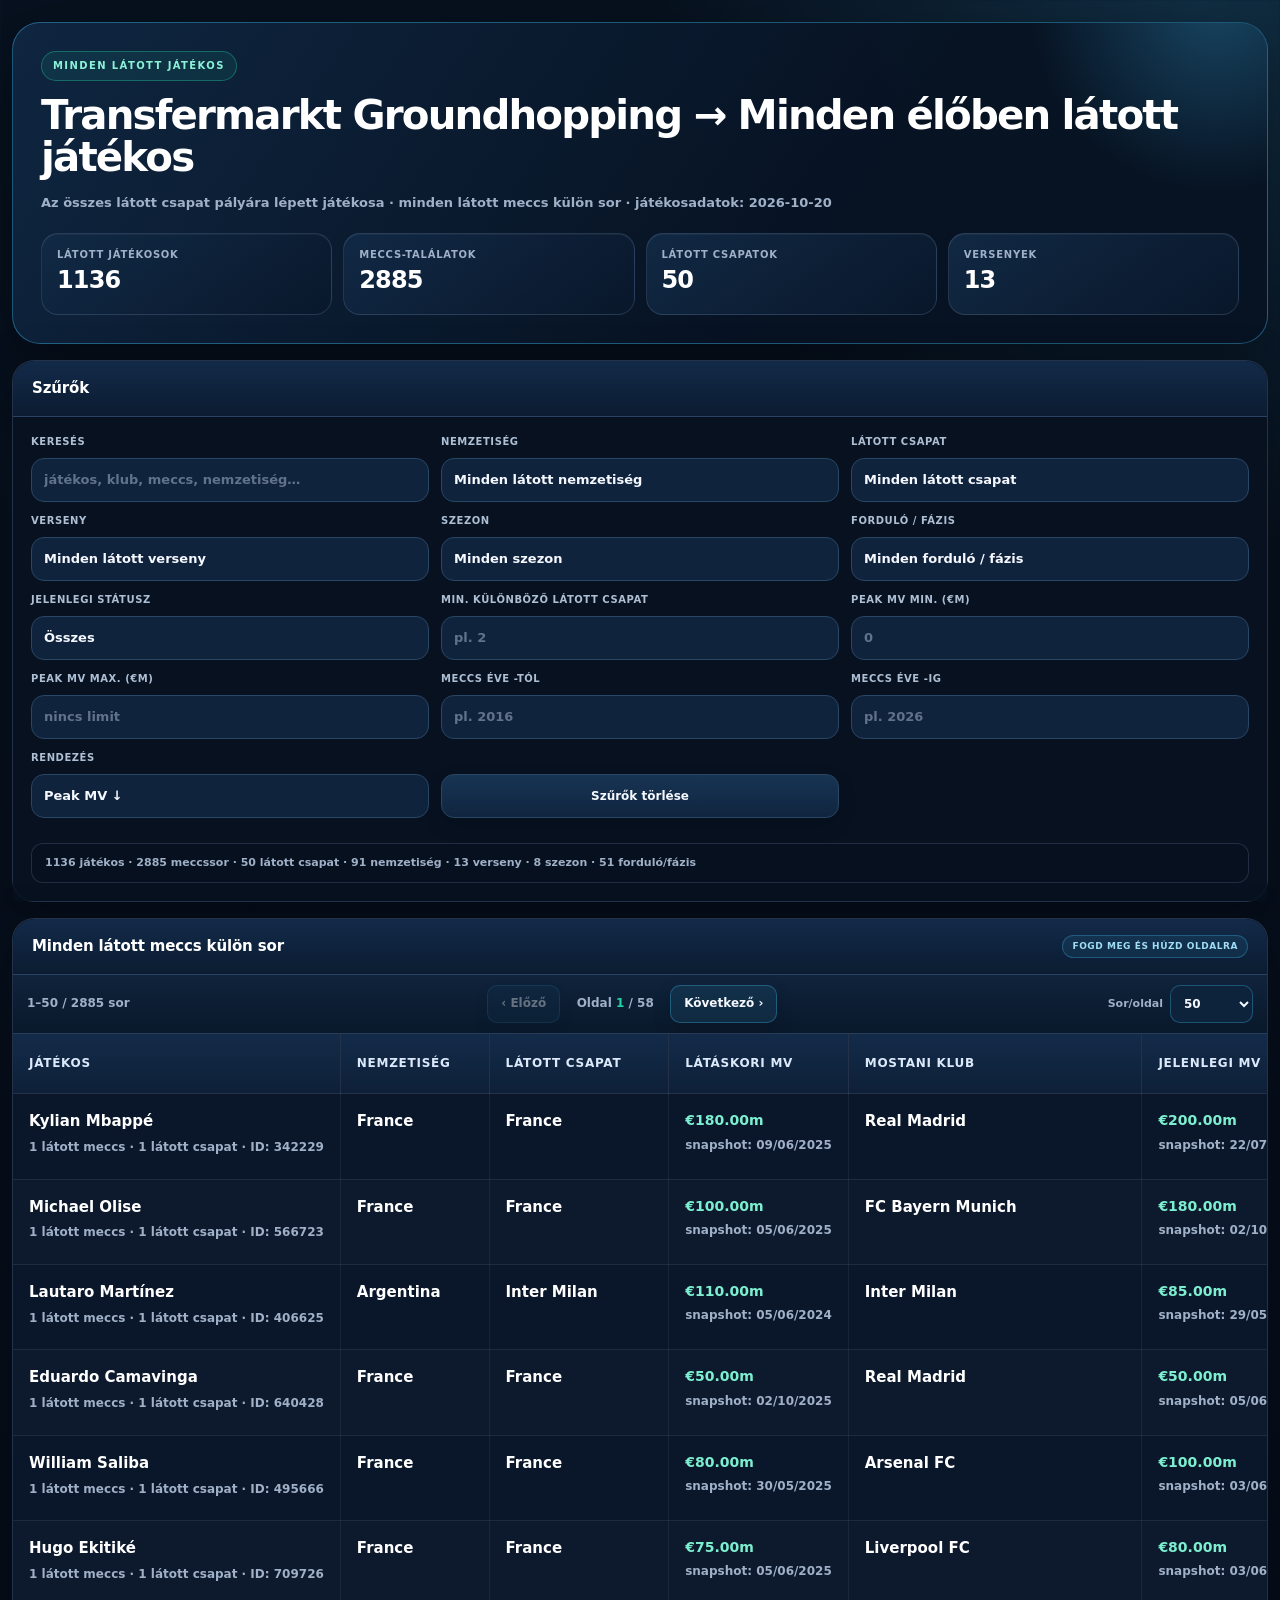
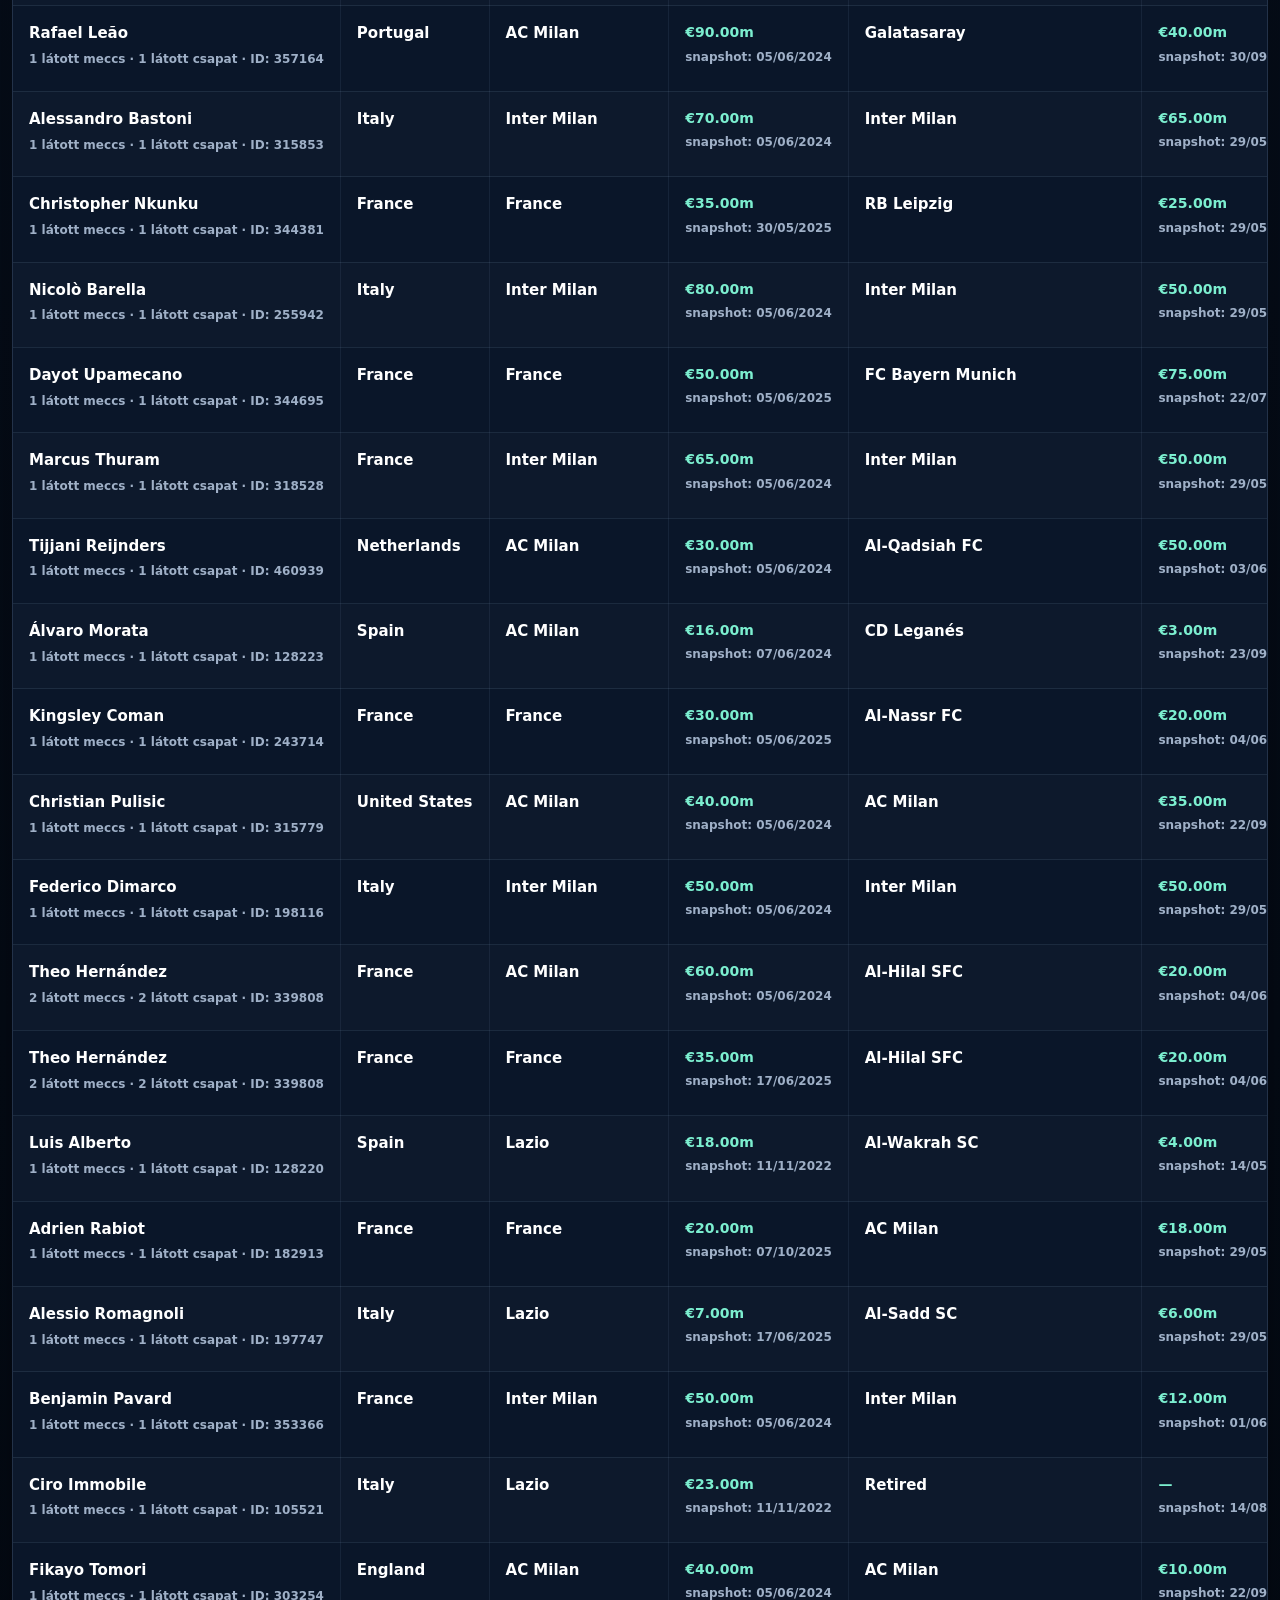
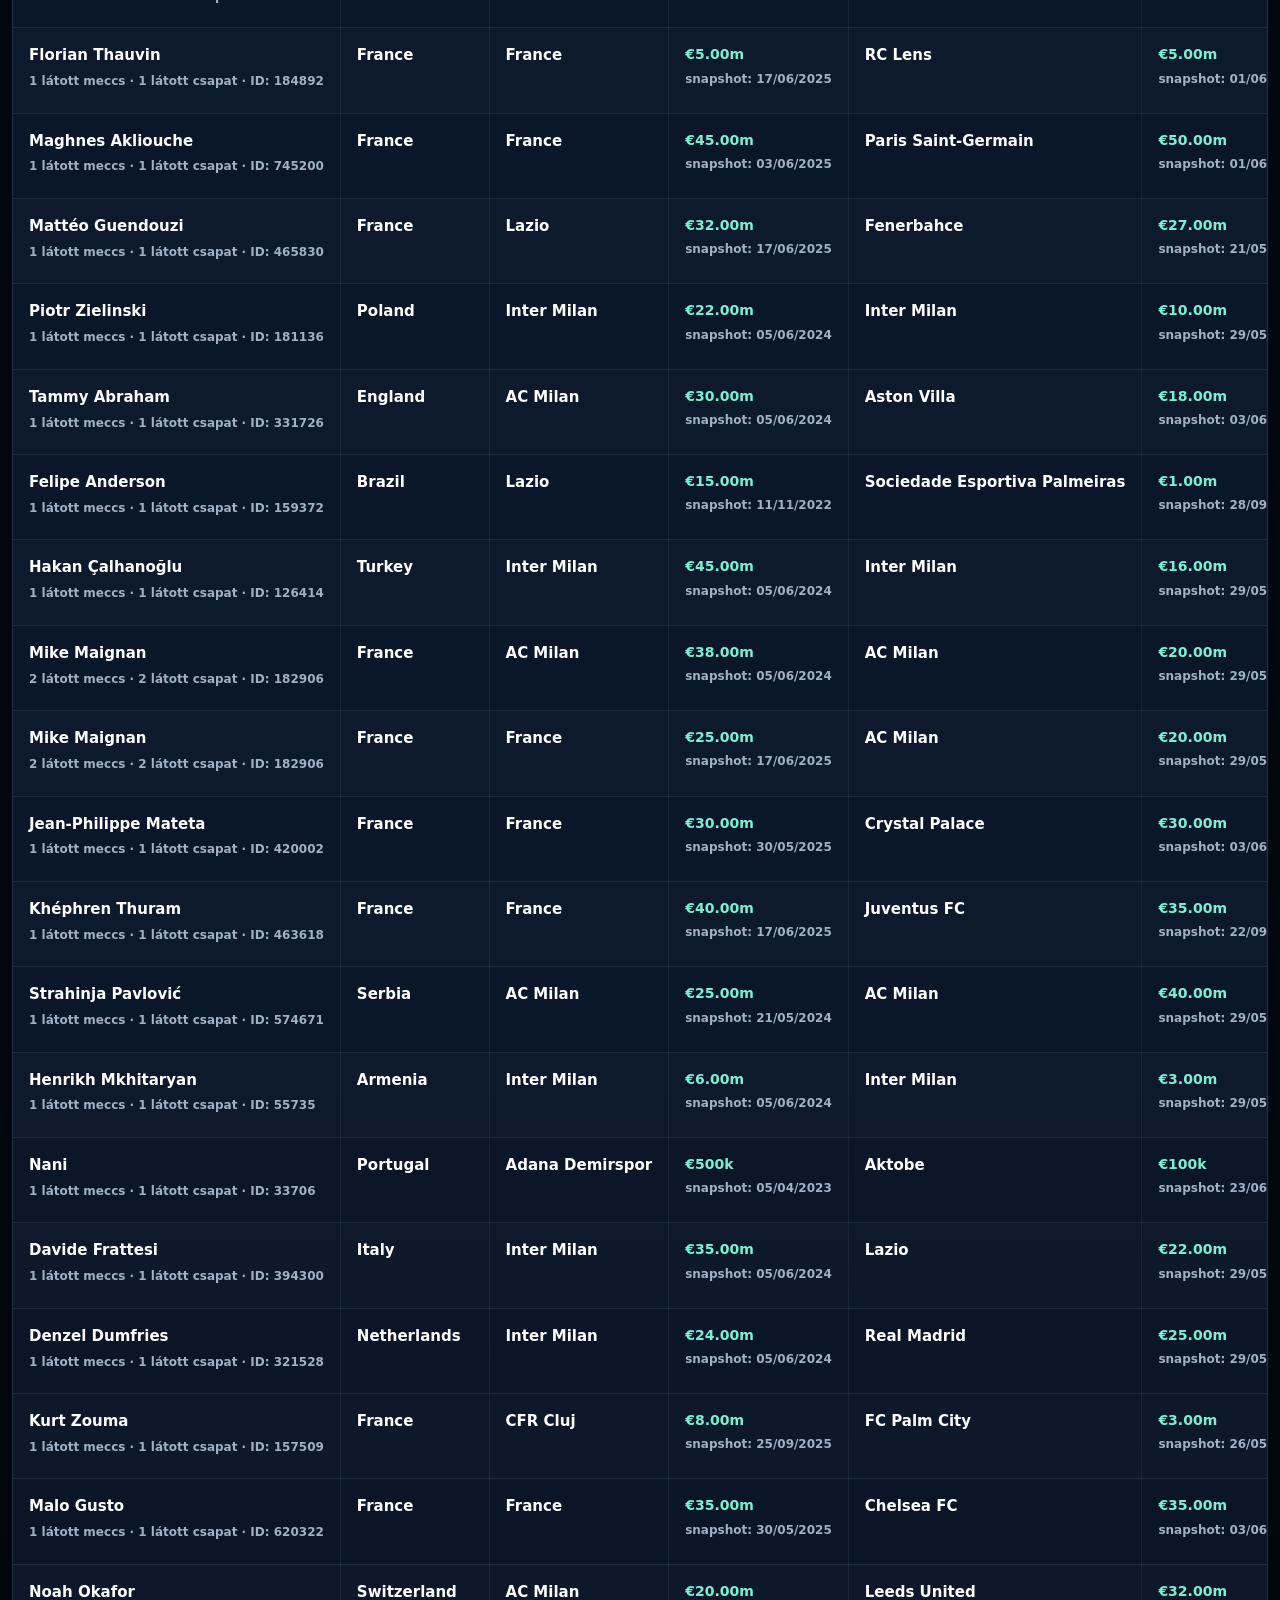
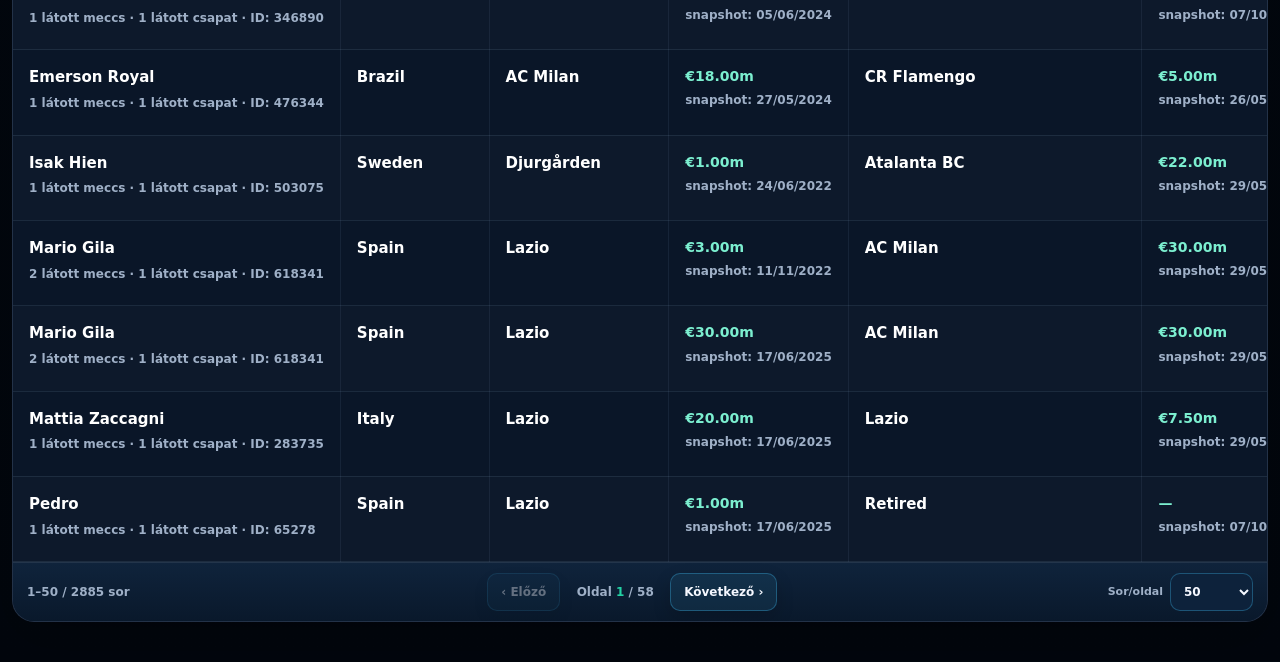
==== All Players Seen Live.html @ cb338884 "Add player history, market history, and match data for October 2026 - Created new JSON file for all " ====
<!doctype html>
<html lang="hu">
<head>
  <meta charset="utf-8">
  <meta name="viewport" content="width=device-width, initial-scale=1">
  <title>TM Groundhopping → Minden élőben látott játékos</title>
  <style>
    /* Az alábbi alapdizájn szándékosan 1:1 ugyanaz, mint az EB/VB összesítőé. */
    :root { color-scheme: dark; --bg:#050b16; --panel:rgba(13,27,47,.92); --line:rgba(143,185,255,.20); --text:#f3f8ff; --muted:rgba(219,234,254,.68); --accent:#28d17c; --blue:#73b7ff; --shadow:0 24px 90px rgba(0,0,0,.42); }
    * { box-sizing:border-box; }
    [hidden], .hidden { display:none !important; }
    body { margin:0; background:radial-gradient(circle at 8% -5%,rgba(40,209,124,.22),transparent 34rem),radial-gradient(circle at 92% -8%,rgba(115,183,255,.18),transparent 38rem),linear-gradient(180deg,#06101f 0%,#07111f 48%,#040914 100%); color:var(--text); font-family:Inter,ui-sans-serif,system-ui,-apple-system,BlinkMacSystemFont,"Segoe UI",sans-serif; line-height:1.42; font-weight:650; }
    a { color:var(--blue); text-decoration:none; } a:hover{text-decoration:underline;}
    .page { width:min(1760px,calc(100% - 24px)); margin:0 auto; padding:22px 0 48px; }
    .hero { position:relative; overflow:hidden; border:1px solid rgba(143,185,255,.24); border-radius:28px; background:linear-gradient(135deg,rgba(40,209,124,.13),transparent 32%),linear-gradient(135deg,rgba(115,183,255,.13),transparent 58%),rgba(13,27,47,.92); padding:24px; box-shadow:var(--shadow),0 0 0 1px rgba(255,255,255,.035) inset; margin-bottom:18px; }
    .hero::before { content:"MINDEN LÁTOTT JÁTÉKOS"; display:inline-flex; margin-bottom:10px; border-radius:999px; padding:5px 11px; background:linear-gradient(135deg,var(--accent),var(--blue)); color:#06131f; font-size:11px; font-weight:1000; letter-spacing:.10em; }
    h1 { margin:0 0 8px; font-size:clamp(26px,4vw,48px); line-height:.98; letter-spacing:-.055em; color:#fff; }
    .muted,td span { display:block; color:var(--muted); font-size:12px; margin-top:4px; font-weight:650; }
    .stats { display:grid; grid-template-columns:repeat(4,minmax(0,1fr)); gap:10px; margin-top:16px; }
    .stat { border:1px solid rgba(143,185,255,.18); border-radius:18px; background:linear-gradient(180deg,rgba(255,255,255,.075),rgba(255,255,255,.035)); padding:14px; }
    .stat span { display:block; font-size:10px; text-transform:uppercase; letter-spacing:.09em; color:var(--muted); margin-bottom:4px; font-weight:950; }
    .stat strong { font-size:25px; color:#fff; letter-spacing:-.035em; }
    .filter-card,.table-card { border:1px solid rgba(143,185,255,.22); border-radius:26px; background:rgba(7,17,31,.80); overflow:hidden; box-shadow:var(--shadow); }
    .filter-card { margin-bottom:18px; overflow:visible; }
    .card-title,.table-title { padding:16px 20px; border-bottom:1px solid rgba(143,185,255,.18); background:linear-gradient(90deg,rgba(40,209,124,.16),transparent 24%),linear-gradient(135deg,rgba(115,183,255,.12),rgba(17,35,61,.90)); font-weight:1000; color:#fff; }
    .table-wrap { overflow-x:auto; }
    table { width:100%; min-width:1780px; border-collapse:collapse; background:rgba(7,17,31,.78); }
    th { position:sticky; top:0; z-index:1; background:linear-gradient(180deg,#162b49,#0d1b2f); text-align:left; font-size:10px; text-transform:uppercase; letter-spacing:.075em; color:#dbeafe; padding:12px 10px; border-bottom:2px solid rgba(40,209,124,.42); border-right:1px solid rgba(143,185,255,.18); white-space:nowrap; }
    td { padding:13px 10px; border-bottom:1px solid rgba(143,185,255,.15); border-right:1px solid rgba(143,185,255,.13); vertical-align:top; color:#f8fbff; }
    tbody tr:nth-child(even) td { background:rgba(143,185,255,.035); } tbody tr:hover td { background:rgba(40,209,124,.095); }
    .player-cell a strong { color:#87bcff; font-weight:1000; } .value { display:inline-block; font-weight:1000; color:#fff; white-space:nowrap; }
    .match-title { display:block; color:#fff; font-weight:1000; line-height:1.22; } .score { display:block; width:max-content; margin-top:5px; padding:2px 8px; border-radius:999px; background:linear-gradient(135deg,#22c55e,#a7f3d0); border:1px solid #86efac; color:#042f2e; font-weight:1000; }

    /* A szűrők az EB/VB panelkártya vizuális nyelvét használják. */
    .filters { display:grid; grid-template-columns:2fr repeat(4,minmax(145px,1fr)); gap:10px; padding:16px; background:rgba(7,17,31,.76); }
    .field label { display:block; margin:0 0 5px 2px; color:var(--muted); font-size:10px; font-weight:1000; letter-spacing:.075em; text-transform:uppercase; }
    .field input,.field select,.field button { width:100%; min-height:42px; border:1px solid rgba(143,185,255,.22); border-radius:13px; background:linear-gradient(180deg,#142947,#0d1b2f); color:#f8fbff; padding:0 11px; font:inherit; font-size:12px; font-weight:850; transition:border-color .16s ease,box-shadow .16s ease,transform .16s ease,filter .16s ease; }
    .field input::placeholder { color:rgba(219,234,254,.40); }
    .field input:focus,.field select:focus,.field button:focus-visible { outline:none; border-color:rgba(40,209,124,.78); box-shadow:0 0 0 3px rgba(40,209,124,.13),0 10px 30px rgba(0,0,0,.20); }
    .field select { appearance:none; color-scheme:dark; cursor:pointer; padding-right:36px; background:linear-gradient(45deg,transparent 50%,#9cc7ff 50%) calc(100% - 17px) calc(50% - 2px)/5px 5px no-repeat,linear-gradient(135deg,#9cc7ff 50%,transparent 50%) calc(100% - 12px) calc(50% - 2px)/5px 5px no-repeat,linear-gradient(180deg,#142947,#0d1b2f); }
    .field select option,.field select optgroup { background:#0d1b2f !important; color:#f8fbff !important; }
    .field select option:checked { background:#17365c !important; color:#fff !important; }
    .field input[type="number"] { font-variant-numeric:tabular-nums; }
    .field button { cursor:pointer; background:linear-gradient(135deg,rgba(40,209,124,.32),rgba(115,183,255,.22)); }
    .field button:hover { filter:brightness(1.12); transform:translateY(-1px); }
    .resultline { grid-column:1/-1; color:var(--muted); font-size:12px; padding:2px 4px 0; }

    @media(max-width:1200px){.filters{grid-template-columns:repeat(3,minmax(0,1fr))}.field.search{grid-column:1/-1}}
    @media(max-width:900px){.page{width:min(100% - 12px,1760px);padding:10px 0 28px}.hero{padding:16px;border-radius:22px}.stats{grid-template-columns:1fr 1fr}.filter-card,.table-card{border:0;background:transparent;box-shadow:none;overflow:visible}.filters{grid-template-columns:1fr 1fr;padding:12px;border:1px solid rgba(143,185,255,.18);border-radius:20px;background:rgba(13,27,47,.92)}.field.search,.resultline{grid-column:1/-1}.card-title,.table-title{border:1px solid rgba(143,185,255,.18);border-radius:20px;margin-bottom:10px}.table-wrap{overflow:visible}table,thead,tbody,tr,th,td{display:block;width:100%;min-width:0}thead{display:none}table{background:transparent}tbody tr{margin:0 0 12px;border:1px solid rgba(143,185,255,.18);border-radius:20px;background:rgba(13,27,47,.92);overflow:hidden}td{display:grid;grid-template-columns:minmax(110px,36%) 1fr;gap:10px;padding:10px 12px;border-right:0;border-bottom:1px solid rgba(143,185,255,.12)}td::before{content:attr(data-label);color:var(--muted);font-size:10px;font-weight:1000;letter-spacing:.08em;text-transform:uppercase}}
    @media(max-width:430px){.stats{grid-template-columns:1fr}.filters{grid-template-columns:1fr}.field.search,.resultline{grid-column:auto}td{grid-template-columns:1fr;gap:4px}}
+  /* Unified TM Groundhopping design · static export 2026-07-31 */
  :root{
    --bg:#050b16;
    --panel:rgba(10,23,42,.88);
    --panel-strong:rgba(15,34,59,.96);
    --line:rgba(148,177,214,.18);
    --line-strong:rgba(67,197,255,.34);
    --text:#f5f8ff;
    --muted:#9fb0c7;
    --accent:#23d3a5;
    --accent-2:#43c5ff;
    --gold:#f6c75b;
    --field:#10233d;
    --field-border:#294664;
    --shadow:0 22px 70px rgba(0,0,0,.36);
  }
  html{color-scheme:dark}
  body{
    min-height:100vh;
    color:var(--text);
    background:
      radial-gradient(circle at 12% -8%,rgba(35,211,165,.16),transparent 32rem),
      radial-gradient(circle at 92% 4%,rgba(67,197,255,.17),transparent 35rem),
      linear-gradient(180deg,#07111f 0%,var(--bg) 42%,#030812 100%);
    font-family:Inter,ui-sans-serif,system-ui,-apple-system,"Segoe UI",sans-serif;
    font-weight:620;
  }
  body::before{
    content:"";
    position:fixed;
    inset:0;
    z-index:-1;
    pointer-events:none;
    opacity:.2;
    background-image:linear-gradient(rgba(255,255,255,.025) 1px,transparent 1px),linear-gradient(90deg,rgba(255,255,255,.025) 1px,transparent 1px);
    background-size:42px 42px;
    mask-image:linear-gradient(to bottom,black,transparent 82%);
  }
  .page{width:min(1760px,calc(100% - 24px));margin:0 auto;padding:24px 0 42px}
  .hero{
    position:relative;
    isolation:isolate;
    overflow:hidden;
    padding:30px;
    border:1px solid var(--line-strong);
    border-radius:28px;
    background:linear-gradient(125deg,rgba(15,38,65,.98),rgba(7,19,35,.95) 64%),var(--panel);
    box-shadow:var(--shadow);
  }
  .hero::before{
    content:attr(data-kicker);
    display:inline-flex;
    align-items:center;
    min-height:28px;
    padding:0 11px;
    margin:0 0 14px;
    position:relative;
    inset:auto;
    width:auto;
    border:1px solid rgba(35,211,165,.36);
    border-radius:999px;
    color:#8cf2d7;
    background:rgba(35,211,165,.09);
    font-size:11px;
    font-weight:900;
    letter-spacing:.14em;
    line-height:1;
  }
  .hero::after{
    content:"";
    position:absolute;
    z-index:-1;
    width:360px;
    height:360px;
    right:-130px;
    top:-190px;
    border-radius:50%;
    background:radial-gradient(circle,rgba(67,197,255,.28),transparent 68%);
  }
  .hero > *{position:relative;z-index:1}
  h1{margin:0;color:#fff;font-size:clamp(28px,3.2vw,50px);line-height:1.04;letter-spacing:-.045em}
  .muted{color:var(--muted);line-height:1.62}
  .stats{gap:12px}
  .stat{border:1px solid var(--line);border-radius:18px;background:linear-gradient(145deg,rgba(18,42,70,.92),rgba(10,24,43,.88));box-shadow:inset 0 1px 0 rgba(255,255,255,.045)}
  .stat span{color:var(--muted);font-size:11px;font-weight:850;letter-spacing:.075em;text-transform:uppercase}
  .stat strong{color:#fff;font-variant-numeric:tabular-nums}
  .filter-card,.table-card{border-color:var(--line);border-radius:22px;background:var(--panel);box-shadow:0 16px 52px rgba(0,0,0,.24);backdrop-filter:blur(16px)}
  .filter-title,.table-title,.card-title{color:#fff;letter-spacing:-.02em}
  input,select,textarea,.multi-select summary{color:var(--text);border-color:var(--field-border);border-radius:12px;background:var(--field);outline:none}
  input:focus,select:focus,textarea:focus,.multi-select[open] summary{border-color:var(--accent-2);box-shadow:0 0 0 3px rgba(67,197,255,.13)}
  button,.button{border-color:var(--field-border);border-radius:12px;color:var(--text);background:linear-gradient(180deg,#173454,#10253f);box-shadow:0 7px 18px rgba(0,0,0,.16);transition:transform .16s ease,border-color .16s ease,background .16s ease}
  button:hover,.button:hover{transform:translateY(-1px);border-color:rgba(67,197,255,.62)}
  button.active,.league-chip.active,.tournament-chip.active{color:#031711;border-color:transparent;background:linear-gradient(135deg,var(--accent),#69efc9)}
  table{border-collapse:separate;border-spacing:0}
  thead th{color:#dce9fb;border-color:var(--line);background:linear-gradient(180deg,#132b49,#0e2038);font-size:11px;letter-spacing:.065em;text-transform:uppercase}
  tbody td{border-color:rgba(148,177,214,.12)}
  tbody tr{transition:background .14s ease,box-shadow .14s ease}
  tbody tr:hover{background:rgba(67,197,255,.055)}
  a{color:#77dcff;text-underline-offset:3px}
  a:hover{color:#a7ecff}
  .value{color:#7cefd0;font-variant-numeric:tabular-nums}
  .score{border-color:rgba(246,199,91,.34);color:#ffe6a6;background:rgba(246,199,91,.10)}
  .current-status{display:inline-flex!important;align-items:center;width:max-content;max-width:100%;margin-top:7px;padding:4px 8px;border:1px solid transparent;border-radius:999px;font-size:10px!important;font-weight:900!important;line-height:1.1;letter-spacing:.055em;text-transform:uppercase}
  .status-active{color:#8cf2d7!important;border-color:rgba(35,211,165,.32);background:rgba(35,211,165,.10)}
  .status-free-agent{color:#ffe29a!important;border-color:rgba(246,199,91,.34);background:rgba(246,199,91,.11)}
  .status-retired{color:#bec9d8!important;border-color:rgba(159,176,199,.28);background:rgba(159,176,199,.09)}
  .status-unknown{color:#ffb6c1!important;border-color:rgba(255,125,147,.3);background:rgba(255,125,147,.09)}
  .no-results,footer{color:var(--muted)}
  @media (max-width:700px){
    .page{width:min(100% - 14px,1760px);padding:8px 0 24px}
    .hero{padding:22px 18px;border-radius:22px}
    .hero::before{margin-bottom:11px}
    h1{font-size:clamp(26px,9vw,38px)}
    .stat{border-radius:15px}
    .filter-card,.table-card{border-radius:18px}
  }
+  /* Unified table interaction · drag-to-pan on every export */
  .table-card{overflow:hidden}
  .table-title{
    display:flex;
    align-items:center;
    justify-content:space-between;
    gap:14px;
    min-height:56px;
    padding:16px 20px;
    border-bottom:1px solid var(--line);
    color:#fff;
    font-size:15px;
    font-weight:900;
    letter-spacing:-.01em;
    background:linear-gradient(180deg,rgba(19,43,73,.96),rgba(12,29,51,.92));
  }
  .table-title::after{
    content:"Fogd meg és húzd oldalra";
    flex:0 0 auto;
    padding:5px 9px;
    border:1px solid rgba(67,197,255,.28);
    border-radius:999px;
    color:#9fddf5;
    background:rgba(67,197,255,.08);
    font-size:10px;
    font-weight:850;
    letter-spacing:.06em;
    text-transform:uppercase;
  }
  .table-wrap{
    position:relative;
    overflow-x:auto!important;
    overflow-y:hidden;
    cursor:grab;
    scrollbar-width:thin;
    scrollbar-color:rgba(67,197,255,.58) rgba(7,17,31,.74);
    overscroll-behavior-x:contain;
    touch-action:pan-y pinch-zoom;
  }
  .table-wrap::-webkit-scrollbar{height:11px}
  .table-wrap::-webkit-scrollbar-track{background:rgba(7,17,31,.78)}
  .table-wrap::-webkit-scrollbar-thumb{border:3px solid rgba(7,17,31,.78);border-radius:999px;background:linear-gradient(90deg,var(--accent),var(--accent-2))}
  .table-wrap.is-dragging{cursor:grabbing;scroll-behavior:auto!important;user-select:none}

  .table-wrap:focus-visible{outline:3px solid rgba(67,197,255,.32);outline-offset:-3px}
  thead th{position:sticky;top:0;z-index:4}
  tbody tr:nth-child(even){background:rgba(255,255,255,.014)}
  @media (max-width:700px){
    .table-card{overflow:visible}
    .table-title{min-height:0;padding:15px 16px;border-radius:18px}
    .table-title::after{display:none}
    .table-wrap{overflow:visible!important;cursor:default;touch-action:auto}
  }
+  /* Unified responsive system · filters, actions, cards and narrow viewports */
  html,body{max-width:100%;overflow-x:hidden}
  img,svg{max-width:100%}
  .page,.hero,.filter-card,.filter-body,.filters,.filter-grid,.filter-field,.field,.table-card,.table-wrap{min-width:0}
  .hero{padding:clamp(20px,3vw,30px)}
  .hero h1{overflow-wrap:anywhere}
  .stats{display:grid!important;grid-template-columns:repeat(auto-fit,minmax(min(165px,100%),1fr))!important}
  .stat{min-width:0}
  .filter-card{overflow:visible}
  .filter-title,.card-title{padding:16px 20px;border-bottom:1px solid var(--line)}
  .filter-body,.filters{padding:clamp(12px,2vw,20px)}
  .filter-grid,.filters{
    display:grid!important;
    grid-template-columns:repeat(auto-fit,minmax(min(225px,100%),1fr))!important;
    gap:12px!important;
    align-items:end;
  }
  .filter-field,.field{width:100%;max-width:100%}
  .filter-field label,.field label{display:block;max-width:100%;overflow-wrap:anywhere}
  .filter-field input,.filter-field select,.field input,.field select,.multi-select,.multi-select summary{
    display:block;
    width:100%!important;
    min-width:0!important;
    max-width:100%!important;
  }
  .filter-grid > button,.filters > button,.filter-field > button,.field > button,#filter-reset,#reset,#reset-filters,.reset-btn{
    align-self:end;
    width:100%;
    min-width:0;
    min-height:44px;
    padding:10px 14px;
    white-space:normal;
    text-align:center;
  }
  .filter-summary,.resultline{grid-column:1 / -1;min-width:0;overflow-wrap:anywhere}
  .multi-select{position:relative}
  .multi-options{
    box-sizing:border-box;
    width:max-content;
    min-width:100%;
    max-width:min(430px,calc(100vw - 34px));
    max-height:min(48vh,390px);
    overflow:auto;
  }
  .multi-option{min-width:0}
  .multi-option span{overflow-wrap:anywhere}
  .league-strip{
    display:flex!important;
    flex-wrap:nowrap!important;
    gap:8px!important;
    width:100%;
    max-width:100%;
    padding-bottom:8px;
    overflow-x:auto;
    overscroll-behavior-x:contain;
    scrollbar-width:thin;
    scrollbar-color:rgba(67,197,255,.55) transparent;
  }
  .league-strip::-webkit-scrollbar{height:8px}
  .league-strip::-webkit-scrollbar-thumb{border-radius:999px;background:rgba(67,197,255,.55)}
  .league-chip,.tournament-chip{flex:0 0 auto;min-height:40px;padding:9px 13px;white-space:nowrap}
  th,td{overflow-wrap:anywhere}
  td > *,th > *{max-width:100%}
  @media (max-width:900px){
    .page{width:min(100% - 16px,1760px)}
    .filter-grid,.filters{grid-template-columns:repeat(2,minmax(0,1fr))!important}
    .filters .search{grid-column:1 / -1}
  }
  @media (max-width:640px){
    .page{width:min(100% - 10px,1760px)}
    .hero{padding:19px 15px}
    .hero .muted{font-size:12px;line-height:1.55}
    .stats{grid-template-columns:repeat(2,minmax(0,1fr))!important;gap:8px}
    .stat{padding:12px!important}
    .filter-title,.card-title{padding:14px 15px}
    .filter-body,.filters{padding:11px}
    .filter-grid,.filters{grid-template-columns:minmax(0,1fr)!important;gap:10px!important}
    .filters .search,.filter-summary,.resultline{grid-column:auto}
    .filter-grid > button,.filters > button,.filter-field > button,.field > button,#filter-reset,#reset,#reset-filters,.reset-btn{min-height:46px}
    input,select,.multi-select summary{min-height:46px;font-size:16px!important}
    .multi-options{position:absolute;left:0;right:auto;width:min(430px,calc(100vw - 32px));min-width:100%}
    .table-title{align-items:flex-start;flex-direction:column}
    tbody td{min-width:0;overflow-wrap:anywhere}
  }
  @media (max-width:390px){
    .stats{grid-template-columns:minmax(0,1fr)!important}
    .hero h1{font-size:25px}
  }
  @media (hover:none){
    button:hover,.button:hover{transform:none}
  }
</style>
<link rel="stylesheet" href="tmgh-unified.css">
<script src="tmgh-unified.js" defer></script>
</head>
<body class="tmgh-paginated-pending" data-static-export="2026-10-20" data-tmgh-mode="allplayers">
  <main class="page">
    <section class="hero" data-kicker="MINDEN LÁTOTT JÁTÉKOS">
      <h1>Transfermarkt Groundhopping → Minden élőben látott játékos</h1>
      <p class="muted">Az összes látott csapat pályára lépett játékosa · minden látott meccs külön sor · játékosadatok: 2026-10-20</p>
      <div class="stats">
        <div class="stat"><span>Látott játékosok</span><strong id="statPlayers">1136</strong></div>
        <div class="stat"><span>Meccs-találatok</span><strong id="statRows">2885</strong></div>
        <div class="stat"><span>Látott csapatok</span><strong id="statClubs">50</strong></div>
        <div class="stat"><span>Versenyek</span><strong id="statCompetitions">13</strong></div>
      </div>
    </section>

    <section class="filter-card">
      <div class="card-title">Szűrők</div>
      <div class="filters">
        <div class="field search"><label>Keresés</label><input id="q" placeholder="játékos, klub, meccs, nemzetiség…"></div>
        
        <div class="field"><label>Nemzetiség</label><select id="nationality"><option value="">Minden látott nemzetiség</option><option value="Albania">Albania</option><option value="Algeria">Algeria</option><option value="Angola">Angola</option><option value="Argentina">Argentina</option><option value="Armenia">Armenia</option><option value="Austria">Austria</option><option value="Azerbaijan">Azerbaijan</option><option value="Belarus">Belarus</option><option value="Belgium">Belgium</option><option value="Benin">Benin</option><option value="Bosnia-Herzegovina">Bosnia-Herzegovina</option><option value="Brazil">Brazil</option><option value="Bulgaria">Bulgaria</option><option value="Burkina Faso">Burkina Faso</option><option value="Cameroon">Cameroon</option><option value="Cape Verde">Cape Verde</option><option value="Chile">Chile</option><option value="Colombia">Colombia</option><option value="Congo">Congo</option><option value="Costa Rica">Costa Rica</option><option value="Cote d'Ivoire">Cote d'Ivoire</option><option value="Croatia">Croatia</option><option value="Cyprus">Cyprus</option><option value="Czech Republic">Czech Republic</option><option value="Denmark">Denmark</option><option value="England">England</option><option value="Equatorial Guinea">Equatorial Guinea</option><option value="Estonia">Estonia</option><option value="Finland">Finland</option><option value="France">France</option><option value="Gabon">Gabon</option><option value="Gambia">Gambia</option><option value="Georgia">Georgia</option><option value="Germany">Germany</option><option value="Ghana">Ghana</option><option value="Greece">Greece</option><option value="Guadeloupe">Guadeloupe</option><option value="Guinea">Guinea</option><option value="Guinea-Bissau">Guinea-Bissau</option><option value="Haiti">Haiti</option><option value="Honduras">Honduras</option><option value="Hungary">Hungary</option><option value="Iceland">Iceland</option><option value="Israel">Israel</option><option value="Italy">Italy</option><option value="Japan">Japan</option><option value="Jordan">Jordan</option><option value="Kazakhstan">Kazakhstan</option><option value="Kenya">Kenya</option><option value="Kosovo">Kosovo</option><option value="Liberia">Liberia</option><option value="Lithuania">Lithuania</option><option value="Luxembourg">Luxembourg</option><option value="Madagascar">Madagascar</option><option value="Mali">Mali</option><option value="Mauritania">Mauritania</option><option value="Mauritius">Mauritius</option><option value="Mexico">Mexico</option><option value="Moldova">Moldova</option><option value="Montenegro">Montenegro</option><option value="Morocco">Morocco</option><option value="Netherlands">Netherlands</option><option value="Niger">Niger</option><option value="Nigeria">Nigeria</option><option value="North Macedonia">North Macedonia</option><option value="Norway">Norway</option><option value="Palestine">Palestine</option><option value="Poland">Poland</option><option value="Portugal">Portugal</option><option value="Romania">Romania</option><option value="Russia">Russia</option><option value="Scotland">Scotland</option><option value="Senegal">Senegal</option><option value="Serbia">Serbia</option><option value="Slovakia">Slovakia</option><option value="Slovenia">Slovenia</option><option value="South Africa">South Africa</option><option value="Spain">Spain</option><option value="Suriname">Suriname</option><option value="Sweden">Sweden</option><option value="Switzerland">Switzerland</option><option value="Togo">Togo</option><option value="Tunisia">Tunisia</option><option value="Turkey">Turkey</option><option value="Türkiye">Türkiye</option><option value="Uganda">Uganda</option><option value="Ukraine">Ukraine</option><option value="United States">United States</option><option value="Uruguay">Uruguay</option><option value="Venezuela">Venezuela</option><option value="Zambia">Zambia</option></select></div>
        <div class="field"><label>Látott csapat</label><select id="club"><option value="">Minden látott csapat</option><option value="AC Milan">AC Milan</option><option value="Adana Demirspor">Adana Demirspor</option><option value="AFC ASA Targu Mures">AFC ASA Targu Mures</option><option value="AFC Odorheiu Secuiesc">AFC Odorheiu Secuiesc</option><option value="Aktobe">Aktobe</option><option value="Alashkert FC">Alashkert FC</option><option value="Azerbaijan">Azerbaijan</option><option value="Bodø/Glimt">Bodø/Glimt</option><option value="Celtic">Celtic</option><option value="CFR Cluj">CFR Cluj</option><option value="Corvinul">Corvinul</option><option value="Cyprus U21">Cyprus U21</option><option value="CSC 1599 Selimbar">CSC 1599 Selimbar</option><option value="CS Gheorgheni">CS Gheorgheni</option><option value="CSKA Sofia">CSKA Sofia</option><option value="CSM Ceahlăul Piatra Neamț">CSM Ceahlăul Piatra Neamț</option><option value="Djurgården">Djurgården</option><option value="Dunarea Calarasi">Dunarea Calarasi</option><option value="Dynamo Kyiv">Dynamo Kyiv</option><option value="FC Arges">FC Arges</option><option value="FC Bihor">FC Bihor</option><option value="FC Botosani">FC Botosani</option><option value="FC Dinamo">FC Dinamo</option><option value="FC Hermannstadt">FC Hermannstadt</option><option value="FC Rapid">FC Rapid</option><option value="FC U Craiova">FC U Craiova</option><option value="FCV Farul">FCV Farul</option><option value="FCSB">FCSB</option><option value="FK Csikszereda">FK Csikszereda</option><option value="France">France</option><option value="Gaz Metan">Gaz Metan</option><option value="Inter Milan">Inter Milan</option><option value="Lazio">Lazio</option><option value="Lecce">Lecce</option><option value="Metaloglobus">Metaloglobus</option><option value="Metalul Buzau">Metalul Buzau</option><option value="NK Maribor">NK Maribor</option><option value="NK Olimpija">NK Olimpija</option><option value="Otelul Galati">Otelul Galati</option><option value="Petrolul">Petrolul</option><option value="Romania U21">Romania U21</option><option value="Sanatatea Cluj">Sanatatea Cluj</option><option value="Sepsi OSK">Sepsi OSK</option><option value="SK Brann">SK Brann</option><option value="Slatina">Slatina</option><option value="Tromsø IL">Tromsø IL</option><option value="U Cluj">U Cluj</option><option value="Unirea Slobozia">Unirea Slobozia</option><option value="Univ. Craiova">Univ. Craiova</option><option value="UTA Arad">UTA Arad</option></select></div>
        <div class="field"><label>Verseny</label><select id="competition"><option value="">Minden látott verseny</option><option value="Liga 2">Liga 2</option><option value="Liga 2 Play-Off">Liga 2 Play-Off</option><option value="Romanian Cup">Romanian Cup</option><option value="Romanian SuperLiga">Romanian SuperLiga</option><option value="Romanian SuperLiga - Championship Group">Romanian SuperLiga - Championship Group</option><option value="Romanian SuperLiga - Relegation Group">Romanian SuperLiga - Relegation Group</option><option value="Serie A">Serie A</option><option value="UEFA Champions League Qualifying">UEFA Champions League Qualifying</option><option value="UEFA Conference League">UEFA Conference League</option><option value="UEFA Conference League Qualifying">UEFA Conference League Qualifying</option><option value="UEFA Europa League Qualifying">UEFA Europa League Qualifying</option><option value="UEFA Euro Under-21 qualification">UEFA Euro Under-21 qualification</option><option value="World Cup Qualifiers (Europe)">World Cup Qualifiers (Europe)</option></select></div>
        <div class="field"><label>Szezon</label><select id="season"><option value="">Minden szezon</option><option value="2026/27">2026/27</option><option value="2025/26">2025/26</option><option value="2024/25">2024/25</option><option value="2023/24">2023/24</option><option value="2022/23">2022/23</option><option value="2021/22">2021/22</option><option value="2020/21">2020/21</option><option value="2019/20">2019/20</option></select></div>
        <div class="field"><label>Forduló / fázis</label><select id="round"><option value="">Minden forduló / fázis</option><option value="Championship group · Matchday 1">Championship group · Matchday 1</option><option value="Championship group · Matchday 2">Championship group · Matchday 2</option><option value="Championship group · Matchday 4">Championship group · Matchday 4</option><option value="Championship group · Matchday 6">Championship group · Matchday 6</option><option value="Championship group · Matchday 7">Championship group · Matchday 7</option><option value="Championship group · Matchday 8">Championship group · Matchday 8</option><option value="Championship group · Matchday 10">Championship group · Matchday 10</option><option value="First round">First round</option><option value="Group A · Matchday 1">Group A · Matchday 1</option><option value="Group A · Matchday 3">Group A · Matchday 3</option><option value="Group B · Matchday 2">Group B · Matchday 2</option><option value="Group C · Matchday 1">Group C · Matchday 1</option><option value="Group C · Matchday 3">Group C · Matchday 3</option><option value="Group D · Matchday 7">Group D · Matchday 7</option><option value="Group stage">Group stage</option><option value="Knockout round play-offs">Knockout round play-offs</option><option value="Matchday 1">Matchday 1</option><option value="Matchday 3">Matchday 3</option><option value="Matchday 4">Matchday 4</option><option value="Matchday 5">Matchday 5</option><option value="Matchday 7">Matchday 7</option><option value="Matchday 8">Matchday 8</option><option value="Matchday 9">Matchday 9</option><option value="Matchday 10">Matchday 10</option><option value="Matchday 11">Matchday 11</option><option value="Matchday 12">Matchday 12</option><option value="Matchday 13">Matchday 13</option><option value="Matchday 14">Matchday 14</option><option value="Matchday 15">Matchday 15</option><option value="Matchday 16">Matchday 16</option><option value="Matchday 17">Matchday 17</option><option value="Matchday 18">Matchday 18</option><option value="Matchday 19">Matchday 19</option><option value="Matchday 20">Matchday 20</option><option value="Matchday 21">Matchday 21</option><option value="Matchday 22">Matchday 22</option><option value="Matchday 24">Matchday 24</option><option value="Matchday 26">Matchday 26</option><option value="Matchday 27">Matchday 27</option><option value="Matchday 28">Matchday 28</option><option value="Matchday 30">Matchday 30</option><option value="Play-off round">Play-off round</option><option value="Play-offs · Matchday 1">Play-offs · Matchday 1</option><option value="Quarter-finals">Quarter-finals</option><option value="Relegation group · Matchday 4">Relegation group · Matchday 4</option><option value="Relegation group · Matchday 5">Relegation group · Matchday 5</option><option value="Relegation group · Matchday 7">Relegation group · Matchday 7</option><option value="Relegation group · Matchday 8">Relegation group · Matchday 8</option><option value="Second round">Second round</option><option value="Semi-finals">Semi-finals</option><option value="Third round">Third round</option></select></div>
        <div class="field"><label>Jelenlegi státusz</label><select id="status"><option value="">Összes</option><option value="active">Aktív</option><option value="free-agent">Free agent</option><option value="retired">Retired</option><option value="unknown">Ismeretlen</option></select></div>
        <div class="field"><label>Min. különböző látott csapat</label><input id="teamCountMin" type="number" min="1" step="1" placeholder="pl. 2"></div>
        <div class="field"><label>Peak MV min. (€m)</label><input id="peakMin" type="number" min="0" step="0.1" placeholder="0"></div>
        <div class="field"><label>Peak MV max. (€m)</label><input id="peakMax" type="number" min="0" step="0.1" placeholder="nincs limit"></div>
        <div class="field"><label>Meccs éve -tól</label><input id="yearFrom" type="number" min="1900" max="2100" placeholder="pl. 2016"></div>
        <div class="field"><label>Meccs éve -ig</label><input id="yearTo" type="number" min="1900" max="2100" placeholder="pl. 2026"></div>
        <div class="field"><label>Rendezés</label><select id="sort"><option value="peak-desc">Peak MV ↓</option><option value="peak-asc">Peak MV ↑</option><option value="name">Név A–Z</option><option value="appearances-desc">Látott meccsek száma ↓</option><option value="appearances-asc">Látott meccsek száma ↑</option><option value="team-count-desc">Látott csapatok száma ↓</option><option value="team-count-asc">Látott csapatok száma ↑</option><option value="date-asc">Meccs dátuma ↑</option><option value="date-desc">Meccs dátuma ↓</option><option value="seen-mv-desc">Látáskori MV ↓</option><option value="current-mv-desc">Mostani MV ↓</option></select></div>
        <div class="field"><label>&nbsp;</label><button id="reset" type="button">Szűrők törlése</button></div>
        <div class="resultline" id="resultLine"></div>
      </div>
    </section>

    <section class="table-card">
      <div class="table-title">Minden látott meccs külön sor</div>
      <div class="tmgh-pagination tmgh-pagination-top" data-tmgh-pager aria-label="Táblázat lapozása">
        <div class="tmgh-page-status" data-page-status aria-live="polite">1–50 / 2885 sor</div>
        <div class="tmgh-pagination-controls">
          <button type="button" data-page-action="prev">‹ Előző</button>
          <span class="tmgh-page-number">Oldal <strong data-page-current>1</strong> / <span data-page-total>58</span></span>
          <button type="button" data-page-action="next">Következő ›</button>
        </div>
        <label class="tmgh-page-size">Sor/oldal <select data-page-size><option value="50">50</option><option value="100">100</option><option value="200">200</option></select></label>
      </div>
      <div class="table-wrap"><table><thead><tr data-search="játékos nemzetiség látáskori látott csapat látáskori mv mostani klub / státusz jelenlegi mv all-time peak mv peak mv klub látott meccs / eredmény verseny szezon forduló / fázis / meccsnap"><th>Játékos</th><th>Nemzetiség</th><th>Látott csapat</th><th>Látáskori MV</th><th>Mostani klub / státusz</th><th>Jelenlegi MV</th><th>All-time Peak MV</th><th>Peak MV klub</th><th>Látott meccs / eredmény</th><th>Verseny</th><th>Szezon</th><th>Forduló / fázis / meccsnap</th></tr></thead><tbody id="tbody">
<tr data-player-id="342229" data-player="Kylian Mbappé" data-nationality="France" data-club="France" data-competition="World Cup Qualifiers (Europe)" data-season="2025/26" data-round="Group D · Matchday 7" data-status="active" data-team-count="1" data-appearance-count="1" data-peak="200000000" data-seen-mv="180000000" data-current-mv="200000000" data-date="2025-10-10" data-year="2025" data-match-id="4510662" data-search="342229 kylian mbappé france france world cup qualifiers (europe) 2025/26 group d · matchday 7 active 1 200000000 180000000 200000000 2025-10-10 2025 kylian mbappé 1 látott meccs · 1 látott csapat · id: 342229 france france €180.00m snapshot: 09/06/2025 real madrid €200.00m snapshot: 22/07/2026 €200.00m snapshot: 17/12/2018 paris saint-germain france - azerbaijan 3:0 2025-10-10 world cup qualifiers (europe) 2025/26 group d · matchday 7">
<td class="player-cell" data-label="Játékos"><a href="https://www.transfermarkt.com/kylian-mbappe/profil/spieler/342229" target="_blank" rel="noopener"><strong>Kylian Mbappé</strong></a><span>1 látott meccs · 1 látott csapat · ID: 342229</span></td>
<td data-label="Nemzetiség"><strong>France</strong></td>
<td data-label="Látott csapat"><strong>France</strong></td>
<td data-label="Látáskori MV"><span class="value">€180.00m</span><span>snapshot: 09/06/2025</span></td>
<td data-label="Mostani klub / státusz"><strong>Real Madrid</strong></td>
<td data-label="Jelenlegi MV"><span class="value">€200.00m</span><span>snapshot: 22/07/2026</span></td>
<td data-label="All-time Peak MV"><span class="value">€200.00m</span><span>snapshot: 17/12/2018</span></td>
<td data-label="Peak MV klub"><strong>Paris Saint-Germain</strong></td>
<td class="match-cell" data-label="Látott meccs / eredmény"><a href="https://www.transfermarkt.com/spielbericht/index/spielbericht/4510662" rel="noopener" target="_blank"><strong>France - Azerbaijan</strong></a><span class="score">3:0</span><span>2025-10-10</span></td>
<td data-label="Verseny"><strong>World Cup Qualifiers (Europe)</strong></td><td data-label="Szezon"><strong>2025/26</strong></td><td data-label="Forduló / fázis / meccsnap"><strong>Group D · Matchday 7</strong></td>
</tr>
<tr data-player-id="566723" data-player="Michael Olise" data-nationality="France" data-club="France" data-competition="World Cup Qualifiers (Europe)" data-season="2025/26" data-round="Group D · Matchday 7" data-status="active" data-team-count="1" data-appearance-count="1" data-peak="180000000" data-seen-mv="100000000" data-current-mv="180000000" data-date="2025-10-10" data-year="2025" data-match-id="4510662" data-search="566723 michael olise france france world cup qualifiers (europe) 2025/26 group d · matchday 7 active 1 180000000 100000000 180000000 2025-10-10 2025 michael olise 1 látott meccs · 1 látott csapat · id: 566723 france france €100.00m snapshot: 05/06/2025 fc bayern munich €180.00m snapshot: 02/10/2026 €180.00m snapshot: 02/10/2026 bayern munich france - azerbaijan 3:0 2025-10-10 world cup qualifiers (europe) 2025/26 group d · matchday 7">
<td class="player-cell" data-label="Játékos"><a href="https://www.transfermarkt.com/michael-olise/profil/spieler/566723" target="_blank" rel="noopener"><strong>Michael Olise</strong></a><span>1 látott meccs · 1 látott csapat · ID: 566723</span></td>
<td data-label="Nemzetiség"><strong>France</strong></td>
<td data-label="Látott csapat"><strong>France</strong></td>
<td data-label="Látáskori MV"><span class="value">€100.00m</span><span>snapshot: 05/06/2025</span></td>
<td data-label="Mostani klub / státusz"><strong>FC Bayern Munich</strong></td>
<td data-label="Jelenlegi MV"><span class="value">€180.00m</span><span>snapshot: 02/10/2026</span></td>
<td data-label="All-time Peak MV"><span class="value">€180.00m</span><span>snapshot: 02/10/2026</span></td>
<td data-label="Peak MV klub"><strong>Bayern Munich</strong></td>
<td class="match-cell" data-label="Látott meccs / eredmény"><a href="https://www.transfermarkt.com/spielbericht/index/spielbericht/4510662" rel="noopener" target="_blank"><strong>France - Azerbaijan</strong></a><span class="score">3:0</span><span>2025-10-10</span></td>
<td data-label="Verseny"><strong>World Cup Qualifiers (Europe)</strong></td><td data-label="Szezon"><strong>2025/26</strong></td><td data-label="Forduló / fázis / meccsnap"><strong>Group D · Matchday 7</strong></td>
</tr>
<tr data-player-id="406625" data-player="Lautaro Martínez" data-nationality="Argentina" data-club="Inter Milan" data-competition="Serie A" data-season="2024/25" data-round="Matchday 5" data-status="active" data-team-count="1" data-appearance-count="1" data-peak="110000000" data-seen-mv="110000000" data-current-mv="85000000" data-date="2024-09-22" data-year="2024" data-match-id="4373949" data-search="406625 lautaro martínez argentina inter milan serie a 2024/25 matchday 5 active 1 110000000 110000000 85000000 2024-09-22 2024 lautaro martínez 1 látott meccs · 1 látott csapat · id: 406625 argentina inter milan €110.00m snapshot: 05/06/2024 inter milan €85.00m snapshot: 29/05/2026 €110.00m snapshot: 20/12/2023 inter milan inter milan - ac milan 1:2 2024-09-22 serie a 2024/25 matchday 5">
<td class="player-cell" data-label="Játékos"><a href="https://www.transfermarkt.com/lautaro-martinez/profil/spieler/406625" target="_blank" rel="noopener"><strong>Lautaro Martínez</strong></a><span>1 látott meccs · 1 látott csapat · ID: 406625</span></td>
<td data-label="Nemzetiség"><strong>Argentina</strong></td>
<td data-label="Látott csapat"><strong>Inter Milan</strong></td>
<td data-label="Látáskori MV"><span class="value">€110.00m</span><span>snapshot: 05/06/2024</span></td>
<td data-label="Mostani klub / státusz"><strong>Inter Milan</strong></td>
<td data-label="Jelenlegi MV"><span class="value">€85.00m</span><span>snapshot: 29/05/2026</span></td>
<td data-label="All-time Peak MV"><span class="value">€110.00m</span><span>snapshot: 20/12/2023</span></td>
<td data-label="Peak MV klub"><strong>Inter Milan</strong></td>
<td class="match-cell" data-label="Látott meccs / eredmény"><a href="https://www.transfermarkt.com/spielbericht/index/spielbericht/4373949" rel="noopener" target="_blank"><strong>Inter Milan - AC Milan</strong></a><span class="score">1:2</span><span>2024-09-22</span></td>
<td data-label="Verseny"><strong>Serie A</strong></td><td data-label="Szezon"><strong>2024/25</strong></td><td data-label="Forduló / fázis / meccsnap"><strong>Matchday 5</strong></td>
</tr>
<tr data-player-id="640428" data-player="Eduardo Camavinga" data-nationality="France" data-club="France" data-competition="World Cup Qualifiers (Europe)" data-season="2025/26" data-round="Group D · Matchday 7" data-status="active" data-team-count="1" data-appearance-count="1" data-peak="100000000" data-seen-mv="50000000" data-current-mv="50000000" data-date="2025-10-10" data-year="2025" data-match-id="4510662" data-search="640428 eduardo camavinga france france world cup qualifiers (europe) 2025/26 group d · matchday 7 active 1 100000000 50000000 50000000 2025-10-10 2025 eduardo camavinga 1 látott meccs · 1 látott csapat · id: 640428 france france €50.00m snapshot: 02/10/2025 real madrid €50.00m snapshot: 05/06/2026 €100.00m snapshot: 07/06/2024 real madrid france - azerbaijan 3:0 2025-10-10 world cup qualifiers (europe) 2025/26 group d · matchday 7">
<td class="player-cell" data-label="Játékos"><a href="https://www.transfermarkt.com/eduardo-camavinga/profil/spieler/640428" target="_blank" rel="noopener"><strong>Eduardo Camavinga</strong></a><span>1 látott meccs · 1 látott csapat · ID: 640428</span></td>
<td data-label="Nemzetiség"><strong>France</strong></td>
<td data-label="Látott csapat"><strong>France</strong></td>
<td data-label="Látáskori MV"><span class="value">€50.00m</span><span>snapshot: 02/10/2025</span></td>
<td data-label="Mostani klub / státusz"><strong>Real Madrid</strong></td>
<td data-label="Jelenlegi MV"><span class="value">€50.00m</span><span>snapshot: 05/06/2026</span></td>
<td data-label="All-time Peak MV"><span class="value">€100.00m</span><span>snapshot: 07/06/2024</span></td>
<td data-label="Peak MV klub"><strong>Real Madrid</strong></td>
<td class="match-cell" data-label="Látott meccs / eredmény"><a href="https://www.transfermarkt.com/spielbericht/index/spielbericht/4510662" rel="noopener" target="_blank"><strong>France - Azerbaijan</strong></a><span class="score">3:0</span><span>2025-10-10</span></td>
<td data-label="Verseny"><strong>World Cup Qualifiers (Europe)</strong></td><td data-label="Szezon"><strong>2025/26</strong></td><td data-label="Forduló / fázis / meccsnap"><strong>Group D · Matchday 7</strong></td>
</tr>
<tr data-player-id="495666" data-player="William Saliba" data-nationality="France" data-club="France" data-competition="World Cup Qualifiers (Europe)" data-season="2025/26" data-round="Group D · Matchday 7" data-status="active" data-team-count="1" data-appearance-count="1" data-peak="100000000" data-seen-mv="80000000" data-current-mv="100000000" data-date="2025-10-10" data-year="2025" data-match-id="4510662" data-search="495666 william saliba france france world cup qualifiers (europe) 2025/26 group d · matchday 7 active 1 100000000 80000000 100000000 2025-10-10 2025 william saliba 1 látott meccs · 1 látott csapat · id: 495666 france france €80.00m snapshot: 30/05/2025 arsenal fc €100.00m snapshot: 03/06/2026 €100.00m snapshot: 03/06/2026 arsenal fc france - azerbaijan 3:0 2025-10-10 world cup qualifiers (europe) 2025/26 group d · matchday 7">
<td class="player-cell" data-label="Játékos"><a href="https://www.transfermarkt.com/william-saliba/profil/spieler/495666" target="_blank" rel="noopener"><strong>William Saliba</strong></a><span>1 látott meccs · 1 látott csapat · ID: 495666</span></td>
<td data-label="Nemzetiség"><strong>France</strong></td>
<td data-label="Látott csapat"><strong>France</strong></td>
<td data-label="Látáskori MV"><span class="value">€80.00m</span><span>snapshot: 30/05/2025</span></td>
<td data-label="Mostani klub / státusz"><strong>Arsenal FC</strong></td>
<td data-label="Jelenlegi MV"><span class="value">€100.00m</span><span>snapshot: 03/06/2026</span></td>
<td data-label="All-time Peak MV"><span class="value">€100.00m</span><span>snapshot: 03/06/2026</span></td>
<td data-label="Peak MV klub"><strong>Arsenal FC</strong></td>
<td class="match-cell" data-label="Látott meccs / eredmény"><a href="https://www.transfermarkt.com/spielbericht/index/spielbericht/4510662" rel="noopener" target="_blank"><strong>France - Azerbaijan</strong></a><span class="score">3:0</span><span>2025-10-10</span></td>
<td data-label="Verseny"><strong>World Cup Qualifiers (Europe)</strong></td><td data-label="Szezon"><strong>2025/26</strong></td><td data-label="Forduló / fázis / meccsnap"><strong>Group D · Matchday 7</strong></td>
</tr>
<tr data-player-id="709726" data-player="Hugo Ekitiké" data-nationality="France" data-club="France" data-competition="World Cup Qualifiers (Europe)" data-season="2025/26" data-round="Group D · Matchday 7" data-status="active" data-team-count="1" data-appearance-count="1" data-peak="90000000" data-seen-mv="75000000" data-current-mv="80000000" data-date="2025-10-10" data-year="2025" data-match-id="4510662" data-search="709726 hugo ekitiké france france world cup qualifiers (europe) 2025/26 group d · matchday 7 active 1 90000000 75000000 80000000 2025-10-10 2025 hugo ekitiké 1 látott meccs · 1 látott csapat · id: 709726 france france €75.00m snapshot: 05/06/2025 liverpool fc €80.00m snapshot: 03/06/2026 €90.00m snapshot: 09/03/2026 liverpool fc france - azerbaijan 3:0 2025-10-10 world cup qualifiers (europe) 2025/26 group d · matchday 7">
<td class="player-cell" data-label="Játékos"><a href="https://www.transfermarkt.com/hugo-ekitike/profil/spieler/709726" target="_blank" rel="noopener"><strong>Hugo Ekitiké</strong></a><span>1 látott meccs · 1 látott csapat · ID: 709726</span></td>
<td data-label="Nemzetiség"><strong>France</strong></td>
<td data-label="Látott csapat"><strong>France</strong></td>
<td data-label="Látáskori MV"><span class="value">€75.00m</span><span>snapshot: 05/06/2025</span></td>
<td data-label="Mostani klub / státusz"><strong>Liverpool FC</strong></td>
<td data-label="Jelenlegi MV"><span class="value">€80.00m</span><span>snapshot: 03/06/2026</span></td>
<td data-label="All-time Peak MV"><span class="value">€90.00m</span><span>snapshot: 09/03/2026</span></td>
<td data-label="Peak MV klub"><strong>Liverpool FC</strong></td>
<td class="match-cell" data-label="Látott meccs / eredmény"><a href="https://www.transfermarkt.com/spielbericht/index/spielbericht/4510662" rel="noopener" target="_blank"><strong>France - Azerbaijan</strong></a><span class="score">3:0</span><span>2025-10-10</span></td>
<td data-label="Verseny"><strong>World Cup Qualifiers (Europe)</strong></td><td data-label="Szezon"><strong>2025/26</strong></td><td data-label="Forduló / fázis / meccsnap"><strong>Group D · Matchday 7</strong></td>
</tr>
<tr data-player-id="357164" data-player="Rafael Leão" data-nationality="Portugal" data-club="AC Milan" data-competition="Serie A" data-season="2024/25" data-round="Matchday 5" data-status="active" data-team-count="1" data-appearance-count="1" data-peak="90000000" data-seen-mv="90000000" data-current-mv="40000000" data-date="2024-09-22" data-year="2024" data-match-id="4373949" data-search="357164 rafael leão portugal ac milan serie a 2024/25 matchday 5 active 1 90000000 90000000 40000000 2024-09-22 2024 rafael leão 1 látott meccs · 1 látott csapat · id: 357164 portugal ac milan €90.00m snapshot: 05/06/2024 galatasaray €40.00m snapshot: 30/09/2026 €90.00m snapshot: 15/06/2023 ac milan inter milan - ac milan 1:2 2024-09-22 serie a 2024/25 matchday 5">
<td class="player-cell" data-label="Játékos"><a href="https://www.transfermarkt.com/rafael-leao/profil/spieler/357164" target="_blank" rel="noopener"><strong>Rafael Leão</strong></a><span>1 látott meccs · 1 látott csapat · ID: 357164</span></td>
<td data-label="Nemzetiség"><strong>Portugal</strong></td>
<td data-label="Látott csapat"><strong>AC Milan</strong></td>
<td data-label="Látáskori MV"><span class="value">€90.00m</span><span>snapshot: 05/06/2024</span></td>
<td data-label="Mostani klub / státusz"><strong>Galatasaray</strong></td>
<td data-label="Jelenlegi MV"><span class="value">€40.00m</span><span>snapshot: 30/09/2026</span></td>
<td data-label="All-time Peak MV"><span class="value">€90.00m</span><span>snapshot: 15/06/2023</span></td>
<td data-label="Peak MV klub"><strong>AC Milan</strong></td>
<td class="match-cell" data-label="Látott meccs / eredmény"><a href="https://www.transfermarkt.com/spielbericht/index/spielbericht/4373949" rel="noopener" target="_blank"><strong>Inter Milan - AC Milan</strong></a><span class="score">1:2</span><span>2024-09-22</span></td>
<td data-label="Verseny"><strong>Serie A</strong></td><td data-label="Szezon"><strong>2024/25</strong></td><td data-label="Forduló / fázis / meccsnap"><strong>Matchday 5</strong></td>
</tr>
<tr data-player-id="315853" data-player="Alessandro Bastoni" data-nationality="Italy" data-club="Inter Milan" data-competition="Serie A" data-season="2024/25" data-round="Matchday 5" data-status="active" data-team-count="1" data-appearance-count="1" data-peak="80000000" data-seen-mv="70000000" data-current-mv="65000000" data-date="2024-09-22" data-year="2024" data-match-id="4373949" data-search="315853 alessandro bastoni italy inter milan serie a 2024/25 matchday 5 active 1 80000000 70000000 65000000 2024-09-22 2024 alessandro bastoni 1 látott meccs · 1 látott csapat · id: 315853 italy inter milan €70.00m snapshot: 05/06/2024 inter milan €65.00m snapshot: 29/05/2026 €80.00m snapshot: 25/03/2025 inter milan inter milan - ac milan 1:2 2024-09-22 serie a 2024/25 matchday 5">
<td class="player-cell" data-label="Játékos"><a href="https://www.transfermarkt.com/alessandro-bastoni/profil/spieler/315853" target="_blank" rel="noopener"><strong>Alessandro Bastoni</strong></a><span>1 látott meccs · 1 látott csapat · ID: 315853</span></td>
<td data-label="Nemzetiség"><strong>Italy</strong></td>
<td data-label="Látott csapat"><strong>Inter Milan</strong></td>
<td data-label="Látáskori MV"><span class="value">€70.00m</span><span>snapshot: 05/06/2024</span></td>
<td data-label="Mostani klub / státusz"><strong>Inter Milan</strong></td>
<td data-label="Jelenlegi MV"><span class="value">€65.00m</span><span>snapshot: 29/05/2026</span></td>
<td data-label="All-time Peak MV"><span class="value">€80.00m</span><span>snapshot: 25/03/2025</span></td>
<td data-label="Peak MV klub"><strong>Inter Milan</strong></td>
<td class="match-cell" data-label="Látott meccs / eredmény"><a href="https://www.transfermarkt.com/spielbericht/index/spielbericht/4373949" rel="noopener" target="_blank"><strong>Inter Milan - AC Milan</strong></a><span class="score">1:2</span><span>2024-09-22</span></td>
<td data-label="Verseny"><strong>Serie A</strong></td><td data-label="Szezon"><strong>2024/25</strong></td><td data-label="Forduló / fázis / meccsnap"><strong>Matchday 5</strong></td>
</tr>
<tr data-player-id="344381" data-player="Christopher Nkunku" data-nationality="France" data-club="France" data-competition="World Cup Qualifiers (Europe)" data-season="2025/26" data-round="Group D · Matchday 7" data-status="active" data-team-count="1" data-appearance-count="1" data-peak="80000000" data-seen-mv="35000000" data-current-mv="25000000" data-date="2025-10-10" data-year="2025" data-match-id="4510662" data-search="344381 christopher nkunku france france world cup qualifiers (europe) 2025/26 group d · matchday 7 active 1 80000000 35000000 25000000 2025-10-10 2025 christopher nkunku 1 látott meccs · 1 látott csapat · id: 344381 france france €35.00m snapshot: 30/05/2025 rb leipzig €25.00m snapshot: 29/05/2026 €80.00m snapshot: 09/06/2022 rb leipzig france - azerbaijan 3:0 2025-10-10 world cup qualifiers (europe) 2025/26 group d · matchday 7">
<td class="player-cell" data-label="Játékos"><a href="https://www.transfermarkt.com/christopher-nkunku/profil/spieler/344381" target="_blank" rel="noopener"><strong>Christopher Nkunku</strong></a><span>1 látott meccs · 1 látott csapat · ID: 344381</span></td>
<td data-label="Nemzetiség"><strong>France</strong></td>
<td data-label="Látott csapat"><strong>France</strong></td>
<td data-label="Látáskori MV"><span class="value">€35.00m</span><span>snapshot: 30/05/2025</span></td>
<td data-label="Mostani klub / státusz"><strong>RB Leipzig</strong></td>
<td data-label="Jelenlegi MV"><span class="value">€25.00m</span><span>snapshot: 29/05/2026</span></td>
<td data-label="All-time Peak MV"><span class="value">€80.00m</span><span>snapshot: 09/06/2022</span></td>
<td data-label="Peak MV klub"><strong>RB Leipzig</strong></td>
<td class="match-cell" data-label="Látott meccs / eredmény"><a href="https://www.transfermarkt.com/spielbericht/index/spielbericht/4510662" rel="noopener" target="_blank"><strong>France - Azerbaijan</strong></a><span class="score">3:0</span><span>2025-10-10</span></td>
<td data-label="Verseny"><strong>World Cup Qualifiers (Europe)</strong></td><td data-label="Szezon"><strong>2025/26</strong></td><td data-label="Forduló / fázis / meccsnap"><strong>Group D · Matchday 7</strong></td>
</tr>
<tr data-player-id="255942" data-player="Nicolò Barella" data-nationality="Italy" data-club="Inter Milan" data-competition="Serie A" data-season="2024/25" data-round="Matchday 5" data-status="active" data-team-count="1" data-appearance-count="1" data-peak="80000000" data-seen-mv="80000000" data-current-mv="50000000" data-date="2024-09-22" data-year="2024" data-match-id="4373949" data-search="255942 nicolò barella italy inter milan serie a 2024/25 matchday 5 active 1 80000000 80000000 50000000 2024-09-22 2024 nicolò barella 1 látott meccs · 1 látott csapat · id: 255942 italy inter milan €80.00m snapshot: 05/06/2024 inter milan €50.00m snapshot: 29/05/2026 €80.00m snapshot: 05/06/2024 inter milan inter milan - ac milan 1:2 2024-09-22 serie a 2024/25 matchday 5">
<td class="player-cell" data-label="Játékos"><a href="https://www.transfermarkt.com/nicolo-barella/profil/spieler/255942" target="_blank" rel="noopener"><strong>Nicolò Barella</strong></a><span>1 látott meccs · 1 látott csapat · ID: 255942</span></td>
<td data-label="Nemzetiség"><strong>Italy</strong></td>
<td data-label="Látott csapat"><strong>Inter Milan</strong></td>
<td data-label="Látáskori MV"><span class="value">€80.00m</span><span>snapshot: 05/06/2024</span></td>
<td data-label="Mostani klub / státusz"><strong>Inter Milan</strong></td>
<td data-label="Jelenlegi MV"><span class="value">€50.00m</span><span>snapshot: 29/05/2026</span></td>
<td data-label="All-time Peak MV"><span class="value">€80.00m</span><span>snapshot: 05/06/2024</span></td>
<td data-label="Peak MV klub"><strong>Inter Milan</strong></td>
<td class="match-cell" data-label="Látott meccs / eredmény"><a href="https://www.transfermarkt.com/spielbericht/index/spielbericht/4373949" rel="noopener" target="_blank"><strong>Inter Milan - AC Milan</strong></a><span class="score">1:2</span><span>2024-09-22</span></td>
<td data-label="Verseny"><strong>Serie A</strong></td><td data-label="Szezon"><strong>2024/25</strong></td><td data-label="Forduló / fázis / meccsnap"><strong>Matchday 5</strong></td>
</tr>
<tr data-player-id="344695" data-player="Dayot Upamecano" data-nationality="France" data-club="France" data-competition="World Cup Qualifiers (Europe)" data-season="2025/26" data-round="Group D · Matchday 7" data-status="active" data-team-count="1" data-appearance-count="1" data-peak="75000000" data-seen-mv="50000000" data-current-mv="75000000" data-date="2025-10-10" data-year="2025" data-match-id="4510662" data-search="344695 dayot upamecano france france world cup qualifiers (europe) 2025/26 group d · matchday 7 active 1 75000000 50000000 75000000 2025-10-10 2025 dayot upamecano 1 látott meccs · 1 látott csapat · id: 344695 france france €50.00m snapshot: 05/06/2025 fc bayern munich €75.00m snapshot: 22/07/2026 €75.00m snapshot: 22/07/2026 bayern munich france - azerbaijan 3:0 2025-10-10 world cup qualifiers (europe) 2025/26 group d · matchday 7">
<td class="player-cell" data-label="Játékos"><a href="https://www.transfermarkt.com/dayot-upamecano/profil/spieler/344695" target="_blank" rel="noopener"><strong>Dayot Upamecano</strong></a><span>1 látott meccs · 1 látott csapat · ID: 344695</span></td>
<td data-label="Nemzetiség"><strong>France</strong></td>
<td data-label="Látott csapat"><strong>France</strong></td>
<td data-label="Látáskori MV"><span class="value">€50.00m</span><span>snapshot: 05/06/2025</span></td>
<td data-label="Mostani klub / státusz"><strong>FC Bayern Munich</strong></td>
<td data-label="Jelenlegi MV"><span class="value">€75.00m</span><span>snapshot: 22/07/2026</span></td>
<td data-label="All-time Peak MV"><span class="value">€75.00m</span><span>snapshot: 22/07/2026</span></td>
<td data-label="Peak MV klub"><strong>Bayern Munich</strong></td>
<td class="match-cell" data-label="Látott meccs / eredmény"><a href="https://www.transfermarkt.com/spielbericht/index/spielbericht/4510662" rel="noopener" target="_blank"><strong>France - Azerbaijan</strong></a><span class="score">3:0</span><span>2025-10-10</span></td>
<td data-label="Verseny"><strong>World Cup Qualifiers (Europe)</strong></td><td data-label="Szezon"><strong>2025/26</strong></td><td data-label="Forduló / fázis / meccsnap"><strong>Group D · Matchday 7</strong></td>
</tr>
<tr data-player-id="318528" data-player="Marcus Thuram" data-nationality="France" data-club="Inter Milan" data-competition="Serie A" data-season="2024/25" data-round="Matchday 5" data-status="active" data-team-count="1" data-appearance-count="1" data-peak="75000000" data-seen-mv="65000000" data-current-mv="50000000" data-date="2024-09-22" data-year="2024" data-match-id="4373949" data-search="318528 marcus thuram france inter milan serie a 2024/25 matchday 5 active 1 75000000 65000000 50000000 2024-09-22 2024 marcus thuram 1 látott meccs · 1 látott csapat · id: 318528 france inter milan €65.00m snapshot: 05/06/2024 inter milan €50.00m snapshot: 29/05/2026 €75.00m snapshot: 18/12/2024 inter milan inter milan - ac milan 1:2 2024-09-22 serie a 2024/25 matchday 5">
<td class="player-cell" data-label="Játékos"><a href="https://www.transfermarkt.com/marcus-thuram/profil/spieler/318528" target="_blank" rel="noopener"><strong>Marcus Thuram</strong></a><span>1 látott meccs · 1 látott csapat · ID: 318528</span></td>
<td data-label="Nemzetiség"><strong>France</strong></td>
<td data-label="Látott csapat"><strong>Inter Milan</strong></td>
<td data-label="Látáskori MV"><span class="value">€65.00m</span><span>snapshot: 05/06/2024</span></td>
<td data-label="Mostani klub / státusz"><strong>Inter Milan</strong></td>
<td data-label="Jelenlegi MV"><span class="value">€50.00m</span><span>snapshot: 29/05/2026</span></td>
<td data-label="All-time Peak MV"><span class="value">€75.00m</span><span>snapshot: 18/12/2024</span></td>
<td data-label="Peak MV klub"><strong>Inter Milan</strong></td>
<td class="match-cell" data-label="Látott meccs / eredmény"><a href="https://www.transfermarkt.com/spielbericht/index/spielbericht/4373949" rel="noopener" target="_blank"><strong>Inter Milan - AC Milan</strong></a><span class="score">1:2</span><span>2024-09-22</span></td>
<td data-label="Verseny"><strong>Serie A</strong></td><td data-label="Szezon"><strong>2024/25</strong></td><td data-label="Forduló / fázis / meccsnap"><strong>Matchday 5</strong></td>
</tr>
<tr data-player-id="460939" data-player="Tijjani Reijnders" data-nationality="Netherlands" data-club="AC Milan" data-competition="Serie A" data-season="2024/25" data-round="Matchday 5" data-status="active" data-team-count="1" data-appearance-count="1" data-peak="70000000" data-seen-mv="30000000" data-current-mv="50000000" data-date="2024-09-22" data-year="2024" data-match-id="4373949" data-search="460939 tijjani reijnders netherlands ac milan serie a 2024/25 matchday 5 active 1 70000000 30000000 50000000 2024-09-22 2024 tijjani reijnders 1 látott meccs · 1 látott csapat · id: 460939 netherlands ac milan €30.00m snapshot: 05/06/2024 al-qadsiah fc €50.00m snapshot: 03/06/2026 €70.00m snapshot: 17/10/2025 manchester city inter milan - ac milan 1:2 2024-09-22 serie a 2024/25 matchday 5">
<td class="player-cell" data-label="Játékos"><a href="https://www.transfermarkt.com/tijjani-reijnders/profil/spieler/460939" target="_blank" rel="noopener"><strong>Tijjani Reijnders</strong></a><span>1 látott meccs · 1 látott csapat · ID: 460939</span></td>
<td data-label="Nemzetiség"><strong>Netherlands</strong></td>
<td data-label="Látott csapat"><strong>AC Milan</strong></td>
<td data-label="Látáskori MV"><span class="value">€30.00m</span><span>snapshot: 05/06/2024</span></td>
<td data-label="Mostani klub / státusz"><strong>Al-Qadsiah FC</strong></td>
<td data-label="Jelenlegi MV"><span class="value">€50.00m</span><span>snapshot: 03/06/2026</span></td>
<td data-label="All-time Peak MV"><span class="value">€70.00m</span><span>snapshot: 17/10/2025</span></td>
<td data-label="Peak MV klub"><strong>Manchester City</strong></td>
<td class="match-cell" data-label="Látott meccs / eredmény"><a href="https://www.transfermarkt.com/spielbericht/index/spielbericht/4373949" rel="noopener" target="_blank"><strong>Inter Milan - AC Milan</strong></a><span class="score">1:2</span><span>2024-09-22</span></td>
<td data-label="Verseny"><strong>Serie A</strong></td><td data-label="Szezon"><strong>2024/25</strong></td><td data-label="Forduló / fázis / meccsnap"><strong>Matchday 5</strong></td>
</tr>
<tr data-player-id="128223" data-player="Álvaro Morata" data-nationality="Spain" data-club="AC Milan" data-competition="Serie A" data-season="2024/25" data-round="Matchday 5" data-status="active" data-team-count="1" data-appearance-count="1" data-peak="65000000" data-seen-mv="16000000" data-current-mv="3000000" data-date="2024-09-22" data-year="2024" data-match-id="4373949" data-search="128223 álvaro morata spain ac milan serie a 2024/25 matchday 5 active 1 65000000 16000000 3000000 2024-09-22 2024 álvaro morata 1 látott meccs · 1 látott csapat · id: 128223 spain ac milan €16.00m snapshot: 07/06/2024 cd leganés €3.00m snapshot: 23/09/2026 €65.00m snapshot: 02/01/2018 chelsea fc inter milan - ac milan 1:2 2024-09-22 serie a 2024/25 matchday 5">
<td class="player-cell" data-label="Játékos"><a href="https://www.transfermarkt.com/alvaro-morata/profil/spieler/128223" target="_blank" rel="noopener"><strong>Álvaro Morata</strong></a><span>1 látott meccs · 1 látott csapat · ID: 128223</span></td>
<td data-label="Nemzetiség"><strong>Spain</strong></td>
<td data-label="Látott csapat"><strong>AC Milan</strong></td>
<td data-label="Látáskori MV"><span class="value">€16.00m</span><span>snapshot: 07/06/2024</span></td>
<td data-label="Mostani klub / státusz"><strong>CD Leganés</strong></td>
<td data-label="Jelenlegi MV"><span class="value">€3.00m</span><span>snapshot: 23/09/2026</span></td>
<td data-label="All-time Peak MV"><span class="value">€65.00m</span><span>snapshot: 02/01/2018</span></td>
<td data-label="Peak MV klub"><strong>Chelsea FC</strong></td>
<td class="match-cell" data-label="Látott meccs / eredmény"><a href="https://www.transfermarkt.com/spielbericht/index/spielbericht/4373949" rel="noopener" target="_blank"><strong>Inter Milan - AC Milan</strong></a><span class="score">1:2</span><span>2024-09-22</span></td>
<td data-label="Verseny"><strong>Serie A</strong></td><td data-label="Szezon"><strong>2024/25</strong></td><td data-label="Forduló / fázis / meccsnap"><strong>Matchday 5</strong></td>
</tr>
<tr data-player-id="243714" data-player="Kingsley Coman" data-nationality="France" data-club="France" data-competition="World Cup Qualifiers (Europe)" data-season="2025/26" data-round="Group D · Matchday 7" data-status="active" data-team-count="1" data-appearance-count="1" data-peak="65000000" data-seen-mv="30000000" data-current-mv="20000000" data-date="2025-10-10" data-year="2025" data-match-id="4510662" data-search="243714 kingsley coman france france world cup qualifiers (europe) 2025/26 group d · matchday 7 active 1 65000000 30000000 20000000 2025-10-10 2025 kingsley coman 1 látott meccs · 1 látott csapat · id: 243714 france france €30.00m snapshot: 05/06/2025 al-nassr fc €20.00m snapshot: 04/06/2026 €65.00m snapshot: 31/03/2021 bayern munich france - azerbaijan 3:0 2025-10-10 world cup qualifiers (europe) 2025/26 group d · matchday 7">
<td class="player-cell" data-label="Játékos"><a href="https://www.transfermarkt.com/kingsley-coman/profil/spieler/243714" target="_blank" rel="noopener"><strong>Kingsley Coman</strong></a><span>1 látott meccs · 1 látott csapat · ID: 243714</span></td>
<td data-label="Nemzetiség"><strong>France</strong></td>
<td data-label="Látott csapat"><strong>France</strong></td>
<td data-label="Látáskori MV"><span class="value">€30.00m</span><span>snapshot: 05/06/2025</span></td>
<td data-label="Mostani klub / státusz"><strong>Al-Nassr FC</strong></td>
<td data-label="Jelenlegi MV"><span class="value">€20.00m</span><span>snapshot: 04/06/2026</span></td>
<td data-label="All-time Peak MV"><span class="value">€65.00m</span><span>snapshot: 31/03/2021</span></td>
<td data-label="Peak MV klub"><strong>Bayern Munich</strong></td>
<td class="match-cell" data-label="Látott meccs / eredmény"><a href="https://www.transfermarkt.com/spielbericht/index/spielbericht/4510662" rel="noopener" target="_blank"><strong>France - Azerbaijan</strong></a><span class="score">3:0</span><span>2025-10-10</span></td>
<td data-label="Verseny"><strong>World Cup Qualifiers (Europe)</strong></td><td data-label="Szezon"><strong>2025/26</strong></td><td data-label="Forduló / fázis / meccsnap"><strong>Group D · Matchday 7</strong></td>
</tr>
<tr data-player-id="315779" data-player="Christian Pulisic" data-nationality="United States" data-club="AC Milan" data-competition="Serie A" data-season="2024/25" data-round="Matchday 5" data-status="active" data-team-count="1" data-appearance-count="1" data-peak="60000000" data-seen-mv="40000000" data-current-mv="35000000" data-date="2024-09-22" data-year="2024" data-match-id="4373949" data-search="315779 christian pulisic united states ac milan serie a 2024/25 matchday 5 active 1 60000000 40000000 35000000 2024-09-22 2024 christian pulisic 1 látott meccs · 1 látott csapat · id: 315779 united states ac milan €40.00m snapshot: 05/06/2024 ac milan €35.00m snapshot: 22/09/2026 €60.00m snapshot: 06/03/2019 borussia dortmund inter milan - ac milan 1:2 2024-09-22 serie a 2024/25 matchday 5">
<td class="player-cell" data-label="Játékos"><a href="https://www.transfermarkt.com/christian-pulisic/profil/spieler/315779" target="_blank" rel="noopener"><strong>Christian Pulisic</strong></a><span>1 látott meccs · 1 látott csapat · ID: 315779</span></td>
<td data-label="Nemzetiség"><strong>United States</strong></td>
<td data-label="Látott csapat"><strong>AC Milan</strong></td>
<td data-label="Látáskori MV"><span class="value">€40.00m</span><span>snapshot: 05/06/2024</span></td>
<td data-label="Mostani klub / státusz"><strong>AC Milan</strong></td>
<td data-label="Jelenlegi MV"><span class="value">€35.00m</span><span>snapshot: 22/09/2026</span></td>
<td data-label="All-time Peak MV"><span class="value">€60.00m</span><span>snapshot: 06/03/2019</span></td>
<td data-label="Peak MV klub"><strong>Borussia Dortmund</strong></td>
<td class="match-cell" data-label="Látott meccs / eredmény"><a href="https://www.transfermarkt.com/spielbericht/index/spielbericht/4373949" rel="noopener" target="_blank"><strong>Inter Milan - AC Milan</strong></a><span class="score">1:2</span><span>2024-09-22</span></td>
<td data-label="Verseny"><strong>Serie A</strong></td><td data-label="Szezon"><strong>2024/25</strong></td><td data-label="Forduló / fázis / meccsnap"><strong>Matchday 5</strong></td>
</tr>
<tr data-player-id="198116" data-player="Federico Dimarco" data-nationality="Italy" data-club="Inter Milan" data-competition="Serie A" data-season="2024/25" data-round="Matchday 5" data-status="active" data-team-count="1" data-appearance-count="1" data-peak="60000000" data-seen-mv="50000000" data-current-mv="50000000" data-date="2024-09-22" data-year="2024" data-match-id="4373949" data-search="198116 federico dimarco italy inter milan serie a 2024/25 matchday 5 active 1 60000000 50000000 50000000 2024-09-22 2024 federico dimarco 1 látott meccs · 1 látott csapat · id: 198116 italy inter milan €50.00m snapshot: 05/06/2024 inter milan €50.00m snapshot: 29/05/2026 €60.00m snapshot: 18/12/2024 inter milan inter milan - ac milan 1:2 2024-09-22 serie a 2024/25 matchday 5">
<td class="player-cell" data-label="Játékos"><a href="https://www.transfermarkt.com/federico-dimarco/profil/spieler/198116" target="_blank" rel="noopener"><strong>Federico Dimarco</strong></a><span>1 látott meccs · 1 látott csapat · ID: 198116</span></td>
<td data-label="Nemzetiség"><strong>Italy</strong></td>
<td data-label="Látott csapat"><strong>Inter Milan</strong></td>
<td data-label="Látáskori MV"><span class="value">€50.00m</span><span>snapshot: 05/06/2024</span></td>
<td data-label="Mostani klub / státusz"><strong>Inter Milan</strong></td>
<td data-label="Jelenlegi MV"><span class="value">€50.00m</span><span>snapshot: 29/05/2026</span></td>
<td data-label="All-time Peak MV"><span class="value">€60.00m</span><span>snapshot: 18/12/2024</span></td>
<td data-label="Peak MV klub"><strong>Inter Milan</strong></td>
<td class="match-cell" data-label="Látott meccs / eredmény"><a href="https://www.transfermarkt.com/spielbericht/index/spielbericht/4373949" rel="noopener" target="_blank"><strong>Inter Milan - AC Milan</strong></a><span class="score">1:2</span><span>2024-09-22</span></td>
<td data-label="Verseny"><strong>Serie A</strong></td><td data-label="Szezon"><strong>2024/25</strong></td><td data-label="Forduló / fázis / meccsnap"><strong>Matchday 5</strong></td>
</tr>
<tr data-player-id="339808" data-player="Theo Hernández" data-nationality="France" data-club="AC Milan" data-competition="Serie A" data-season="2024/25" data-round="Matchday 5" data-status="active" data-team-count="2" data-appearance-count="2" data-peak="60000000" data-seen-mv="60000000" data-current-mv="20000000" data-date="2024-09-22" data-year="2024" data-match-id="4373949" data-search="339808 theo hernández france ac milan serie a 2024/25 matchday 5 active 2 60000000 60000000 20000000 2024-09-22 2024 theo hernández 2 látott meccs · 2 látott csapat · id: 339808 france ac milan €60.00m snapshot: 05/06/2024 al-hilal sfc €20.00m snapshot: 04/06/2026 €60.00m snapshot: 23/12/2022 ac milan inter milan - ac milan 1:2 2024-09-22 serie a 2024/25 matchday 5">
<td class="player-cell" data-label="Játékos"><a href="https://www.transfermarkt.com/theo-hernandez/profil/spieler/339808" target="_blank" rel="noopener"><strong>Theo Hernández</strong></a><span>2 látott meccs · 2 látott csapat · ID: 339808</span></td>
<td data-label="Nemzetiség"><strong>France</strong></td>
<td data-label="Látott csapat"><strong>AC Milan</strong></td>
<td data-label="Látáskori MV"><span class="value">€60.00m</span><span>snapshot: 05/06/2024</span></td>
<td data-label="Mostani klub / státusz"><strong>Al-Hilal SFC</strong></td>
<td data-label="Jelenlegi MV"><span class="value">€20.00m</span><span>snapshot: 04/06/2026</span></td>
<td data-label="All-time Peak MV"><span class="value">€60.00m</span><span>snapshot: 23/12/2022</span></td>
<td data-label="Peak MV klub"><strong>AC Milan</strong></td>
<td class="match-cell" data-label="Látott meccs / eredmény"><a href="https://www.transfermarkt.com/spielbericht/index/spielbericht/4373949" rel="noopener" target="_blank"><strong>Inter Milan - AC Milan</strong></a><span class="score">1:2</span><span>2024-09-22</span></td>
<td data-label="Verseny"><strong>Serie A</strong></td><td data-label="Szezon"><strong>2024/25</strong></td><td data-label="Forduló / fázis / meccsnap"><strong>Matchday 5</strong></td>
</tr>
<tr data-player-id="339808" data-player="Theo Hernández" data-nationality="France" data-club="France" data-competition="World Cup Qualifiers (Europe)" data-season="2025/26" data-round="Group D · Matchday 7" data-status="active" data-team-count="2" data-appearance-count="2" data-peak="60000000" data-seen-mv="35000000" data-current-mv="20000000" data-date="2025-10-10" data-year="2025" data-match-id="4510662" data-search="339808 theo hernández france france world cup qualifiers (europe) 2025/26 group d · matchday 7 active 2 60000000 35000000 20000000 2025-10-10 2025 theo hernández 2 látott meccs · 2 látott csapat · id: 339808 france france €35.00m snapshot: 17/06/2025 al-hilal sfc €20.00m snapshot: 04/06/2026 €60.00m snapshot: 23/12/2022 ac milan france - azerbaijan 3:0 2025-10-10 world cup qualifiers (europe) 2025/26 group d · matchday 7">
<td class="player-cell" data-label="Játékos"><a href="https://www.transfermarkt.com/theo-hernandez/profil/spieler/339808" target="_blank" rel="noopener"><strong>Theo Hernández</strong></a><span>2 látott meccs · 2 látott csapat · ID: 339808</span></td>
<td data-label="Nemzetiség"><strong>France</strong></td>
<td data-label="Látott csapat"><strong>France</strong></td>
<td data-label="Látáskori MV"><span class="value">€35.00m</span><span>snapshot: 17/06/2025</span></td>
<td data-label="Mostani klub / státusz"><strong>Al-Hilal SFC</strong></td>
<td data-label="Jelenlegi MV"><span class="value">€20.00m</span><span>snapshot: 04/06/2026</span></td>
<td data-label="All-time Peak MV"><span class="value">€60.00m</span><span>snapshot: 23/12/2022</span></td>
<td data-label="Peak MV klub"><strong>AC Milan</strong></td>
<td class="match-cell" data-label="Látott meccs / eredmény"><a href="https://www.transfermarkt.com/spielbericht/index/spielbericht/4510662" rel="noopener" target="_blank"><strong>France - Azerbaijan</strong></a><span class="score">3:0</span><span>2025-10-10</span></td>
<td data-label="Verseny"><strong>World Cup Qualifiers (Europe)</strong></td><td data-label="Szezon"><strong>2025/26</strong></td><td data-label="Forduló / fázis / meccsnap"><strong>Group D · Matchday 7</strong></td>
</tr>
<tr data-player-id="128220" data-player="Luis Alberto" data-nationality="Spain" data-club="Lazio" data-competition="UEFA Conference League" data-season="2022/23" data-round="Knockout round play-offs" data-status="active" data-team-count="1" data-appearance-count="1" data-peak="55000000" data-seen-mv="18000000" data-current-mv="4000000" data-date="2023-02-23" data-year="2023" data-match-id="3956752" data-search="128220 luis alberto spain lazio uefa conference league 2022/23 knockout round play-offs active 1 55000000 18000000 4000000 2023-02-23 2023 luis alberto 1 látott meccs · 1 látott csapat · id: 128220 spain lazio €18.00m snapshot: 11/11/2022 al-wakrah sc €4.00m snapshot: 14/05/2026 €55.00m snapshot: 03/03/2020 lazio cfr cluj - lazio 0:0 2023-02-23 uefa conference league 2022/23 knockout round play-offs">
<td class="player-cell" data-label="Játékos"><a href="https://www.transfermarkt.com/luis-alberto/profil/spieler/128220" target="_blank" rel="noopener"><strong>Luis Alberto</strong></a><span>1 látott meccs · 1 látott csapat · ID: 128220</span></td>
<td data-label="Nemzetiség"><strong>Spain</strong></td>
<td data-label="Látott csapat"><strong>Lazio</strong></td>
<td data-label="Látáskori MV"><span class="value">€18.00m</span><span>snapshot: 11/11/2022</span></td>
<td data-label="Mostani klub / státusz"><strong>Al-Wakrah SC</strong></td>
<td data-label="Jelenlegi MV"><span class="value">€4.00m</span><span>snapshot: 14/05/2026</span></td>
<td data-label="All-time Peak MV"><span class="value">€55.00m</span><span>snapshot: 03/03/2020</span></td>
<td data-label="Peak MV klub"><strong>Lazio</strong></td>
<td class="match-cell" data-label="Látott meccs / eredmény"><a href="https://www.transfermarkt.com/spielbericht/index/spielbericht/3956752" rel="noopener" target="_blank"><strong>CFR Cluj - Lazio</strong></a><span class="score">0:0</span><span>2023-02-23</span></td>
<td data-label="Verseny"><strong>UEFA Conference League</strong></td><td data-label="Szezon"><strong>2022/23</strong></td><td data-label="Forduló / fázis / meccsnap"><strong>Knockout round play-offs</strong></td>
</tr>
<tr data-player-id="182913" data-player="Adrien Rabiot" data-nationality="France" data-club="France" data-competition="World Cup Qualifiers (Europe)" data-season="2025/26" data-round="Group D · Matchday 7" data-status="active" data-team-count="1" data-appearance-count="1" data-peak="50000000" data-seen-mv="20000000" data-current-mv="18000000" data-date="2025-10-10" data-year="2025" data-match-id="4510662" data-search="182913 adrien rabiot france france world cup qualifiers (europe) 2025/26 group d · matchday 7 active 1 50000000 20000000 18000000 2025-10-10 2025 adrien rabiot 1 látott meccs · 1 látott csapat · id: 182913 france france €20.00m snapshot: 07/10/2025 ac milan €18.00m snapshot: 29/05/2026 €50.00m snapshot: 04/06/2018 paris saint-germain france - azerbaijan 3:0 2025-10-10 world cup qualifiers (europe) 2025/26 group d · matchday 7">
<td class="player-cell" data-label="Játékos"><a href="https://www.transfermarkt.com/adrien-rabiot/profil/spieler/182913" target="_blank" rel="noopener"><strong>Adrien Rabiot</strong></a><span>1 látott meccs · 1 látott csapat · ID: 182913</span></td>
<td data-label="Nemzetiség"><strong>France</strong></td>
<td data-label="Látott csapat"><strong>France</strong></td>
<td data-label="Látáskori MV"><span class="value">€20.00m</span><span>snapshot: 07/10/2025</span></td>
<td data-label="Mostani klub / státusz"><strong>AC Milan</strong></td>
<td data-label="Jelenlegi MV"><span class="value">€18.00m</span><span>snapshot: 29/05/2026</span></td>
<td data-label="All-time Peak MV"><span class="value">€50.00m</span><span>snapshot: 04/06/2018</span></td>
<td data-label="Peak MV klub"><strong>Paris Saint-Germain</strong></td>
<td class="match-cell" data-label="Látott meccs / eredmény"><a href="https://www.transfermarkt.com/spielbericht/index/spielbericht/4510662" rel="noopener" target="_blank"><strong>France - Azerbaijan</strong></a><span class="score">3:0</span><span>2025-10-10</span></td>
<td data-label="Verseny"><strong>World Cup Qualifiers (Europe)</strong></td><td data-label="Szezon"><strong>2025/26</strong></td><td data-label="Forduló / fázis / meccsnap"><strong>Group D · Matchday 7</strong></td>
</tr>
<tr data-player-id="197747" data-player="Alessio Romagnoli" data-nationality="Italy" data-club="Lazio" data-competition="Serie A" data-season="2025/26" data-round="Matchday 12" data-status="active" data-team-count="1" data-appearance-count="1" data-peak="50000000" data-seen-mv="7000000" data-current-mv="6000000" data-date="2025-11-23" data-year="2025" data-match-id="4620806" data-search="197747 alessio romagnoli italy lazio serie a 2025/26 matchday 12 active 1 50000000 7000000 6000000 2025-11-23 2025 alessio romagnoli 1 látott meccs · 1 látott csapat · id: 197747 italy lazio €7.00m snapshot: 17/06/2025 al-sadd sc €6.00m snapshot: 29/05/2026 €50.00m snapshot: 01/03/2019 ac milan lazio - lecce 2:0 2025-11-23 serie a 2025/26 matchday 12">
<td class="player-cell" data-label="Játékos"><a href="https://www.transfermarkt.com/alessio-romagnoli/profil/spieler/197747" target="_blank" rel="noopener"><strong>Alessio Romagnoli</strong></a><span>1 látott meccs · 1 látott csapat · ID: 197747</span></td>
<td data-label="Nemzetiség"><strong>Italy</strong></td>
<td data-label="Látott csapat"><strong>Lazio</strong></td>
<td data-label="Látáskori MV"><span class="value">€7.00m</span><span>snapshot: 17/06/2025</span></td>
<td data-label="Mostani klub / státusz"><strong>Al-Sadd SC</strong></td>
<td data-label="Jelenlegi MV"><span class="value">€6.00m</span><span>snapshot: 29/05/2026</span></td>
<td data-label="All-time Peak MV"><span class="value">€50.00m</span><span>snapshot: 01/03/2019</span></td>
<td data-label="Peak MV klub"><strong>AC Milan</strong></td>
<td class="match-cell" data-label="Látott meccs / eredmény"><a href="https://www.transfermarkt.com/spielbericht/index/spielbericht/4620806" rel="noopener" target="_blank"><strong>Lazio - Lecce</strong></a><span class="score">2:0</span><span>2025-11-23</span></td>
<td data-label="Verseny"><strong>Serie A</strong></td><td data-label="Szezon"><strong>2025/26</strong></td><td data-label="Forduló / fázis / meccsnap"><strong>Matchday 12</strong></td>
</tr>
<tr data-player-id="353366" data-player="Benjamin Pavard" data-nationality="France" data-club="Inter Milan" data-competition="Serie A" data-season="2024/25" data-round="Matchday 5" data-status="active" data-team-count="1" data-appearance-count="1" data-peak="50000000" data-seen-mv="50000000" data-current-mv="12000000" data-date="2024-09-22" data-year="2024" data-match-id="4373949" data-search="353366 benjamin pavard france inter milan serie a 2024/25 matchday 5 active 1 50000000 50000000 12000000 2024-09-22 2024 benjamin pavard 1 látott meccs · 1 látott csapat · id: 353366 france inter milan €50.00m snapshot: 05/06/2024 inter milan €12.00m snapshot: 01/06/2026 €50.00m snapshot: 12/03/2024 inter milan inter milan - ac milan 1:2 2024-09-22 serie a 2024/25 matchday 5">
<td class="player-cell" data-label="Játékos"><a href="https://www.transfermarkt.com/benjamin-pavard/profil/spieler/353366" target="_blank" rel="noopener"><strong>Benjamin Pavard</strong></a><span>1 látott meccs · 1 látott csapat · ID: 353366</span></td>
<td data-label="Nemzetiség"><strong>France</strong></td>
<td data-label="Látott csapat"><strong>Inter Milan</strong></td>
<td data-label="Látáskori MV"><span class="value">€50.00m</span><span>snapshot: 05/06/2024</span></td>
<td data-label="Mostani klub / státusz"><strong>Inter Milan</strong></td>
<td data-label="Jelenlegi MV"><span class="value">€12.00m</span><span>snapshot: 01/06/2026</span></td>
<td data-label="All-time Peak MV"><span class="value">€50.00m</span><span>snapshot: 12/03/2024</span></td>
<td data-label="Peak MV klub"><strong>Inter Milan</strong></td>
<td class="match-cell" data-label="Látott meccs / eredmény"><a href="https://www.transfermarkt.com/spielbericht/index/spielbericht/4373949" rel="noopener" target="_blank"><strong>Inter Milan - AC Milan</strong></a><span class="score">1:2</span><span>2024-09-22</span></td>
<td data-label="Verseny"><strong>Serie A</strong></td><td data-label="Szezon"><strong>2024/25</strong></td><td data-label="Forduló / fázis / meccsnap"><strong>Matchday 5</strong></td>
</tr>
<tr data-player-id="105521" data-player="Ciro Immobile" data-nationality="Italy" data-club="Lazio" data-competition="UEFA Conference League" data-season="2022/23" data-round="Knockout round play-offs" data-status="retired" data-team-count="1" data-appearance-count="1" data-peak="50000000" data-seen-mv="23000000" data-current-mv="0" data-date="2023-02-23" data-year="2023" data-match-id="3956752" data-search="105521 ciro immobile italy lazio uefa conference league 2022/23 knockout round play-offs retired 1 50000000 23000000 0 2023-02-23 2023 ciro immobile 1 látott meccs · 1 látott csapat · id: 105521 italy lazio €23.00m snapshot: 11/11/2022 retired — snapshot: 14/08/2026 €50.00m snapshot: 07/06/2018 lazio cfr cluj - lazio 0:0 2023-02-23 uefa conference league 2022/23 knockout round play-offs">
<td class="player-cell" data-label="Játékos"><a href="https://www.transfermarkt.com/ciro-immobile/profil/spieler/105521" target="_blank" rel="noopener"><strong>Ciro Immobile</strong></a><span>1 látott meccs · 1 látott csapat · ID: 105521</span></td>
<td data-label="Nemzetiség"><strong>Italy</strong></td>
<td data-label="Látott csapat"><strong>Lazio</strong></td>
<td data-label="Látáskori MV"><span class="value">€23.00m</span><span>snapshot: 11/11/2022</span></td>
<td data-label="Mostani klub / státusz"><strong>Retired</strong></td>
<td data-label="Jelenlegi MV"><span class="value">—</span><span>snapshot: 14/08/2026</span></td>
<td data-label="All-time Peak MV"><span class="value">€50.00m</span><span>snapshot: 07/06/2018</span></td>
<td data-label="Peak MV klub"><strong>Lazio</strong></td>
<td class="match-cell" data-label="Látott meccs / eredmény"><a href="https://www.transfermarkt.com/spielbericht/index/spielbericht/3956752" rel="noopener" target="_blank"><strong>CFR Cluj - Lazio</strong></a><span class="score">0:0</span><span>2023-02-23</span></td>
<td data-label="Verseny"><strong>UEFA Conference League</strong></td><td data-label="Szezon"><strong>2022/23</strong></td><td data-label="Forduló / fázis / meccsnap"><strong>Knockout round play-offs</strong></td>
</tr>
<tr data-player-id="303254" data-player="Fikayo Tomori" data-nationality="England" data-club="AC Milan" data-competition="Serie A" data-season="2024/25" data-round="Matchday 5" data-status="active" data-team-count="1" data-appearance-count="1" data-peak="50000000" data-seen-mv="40000000" data-current-mv="10000000" data-date="2024-09-22" data-year="2024" data-match-id="4373949" data-search="303254 fikayo tomori england ac milan serie a 2024/25 matchday 5 active 1 50000000 40000000 10000000 2024-09-22 2024 fikayo tomori 1 látott meccs · 1 látott csapat · id: 303254 england ac milan €40.00m snapshot: 05/06/2024 ac milan €10.00m snapshot: 22/09/2026 €50.00m snapshot: 07/06/2022 ac milan inter milan - ac milan 1:2 2024-09-22 serie a 2024/25 matchday 5">
<td class="player-cell" data-label="Játékos"><a href="https://www.transfermarkt.com/fikayo-tomori/profil/spieler/303254" target="_blank" rel="noopener"><strong>Fikayo Tomori</strong></a><span>1 látott meccs · 1 látott csapat · ID: 303254</span></td>
<td data-label="Nemzetiség"><strong>England</strong></td>
<td data-label="Látott csapat"><strong>AC Milan</strong></td>
<td data-label="Látáskori MV"><span class="value">€40.00m</span><span>snapshot: 05/06/2024</span></td>
<td data-label="Mostani klub / státusz"><strong>AC Milan</strong></td>
<td data-label="Jelenlegi MV"><span class="value">€10.00m</span><span>snapshot: 22/09/2026</span></td>
<td data-label="All-time Peak MV"><span class="value">€50.00m</span><span>snapshot: 07/06/2022</span></td>
<td data-label="Peak MV klub"><strong>AC Milan</strong></td>
<td class="match-cell" data-label="Látott meccs / eredmény"><a href="https://www.transfermarkt.com/spielbericht/index/spielbericht/4373949" rel="noopener" target="_blank"><strong>Inter Milan - AC Milan</strong></a><span class="score">1:2</span><span>2024-09-22</span></td>
<td data-label="Verseny"><strong>Serie A</strong></td><td data-label="Szezon"><strong>2024/25</strong></td><td data-label="Forduló / fázis / meccsnap"><strong>Matchday 5</strong></td>
</tr>
<tr data-player-id="184892" data-player="Florian Thauvin" data-nationality="France" data-club="France" data-competition="World Cup Qualifiers (Europe)" data-season="2025/26" data-round="Group D · Matchday 7" data-status="active" data-team-count="1" data-appearance-count="1" data-peak="50000000" data-seen-mv="5000000" data-current-mv="5000000" data-date="2025-10-10" data-year="2025" data-match-id="4510662" data-search="184892 florian thauvin france france world cup qualifiers (europe) 2025/26 group d · matchday 7 active 1 50000000 5000000 5000000 2025-10-10 2025 florian thauvin 1 látott meccs · 1 látott csapat · id: 184892 france france €5.00m snapshot: 17/06/2025 rc lens €5.00m snapshot: 01/06/2026 €50.00m snapshot: 04/06/2018 olympique marseille france - azerbaijan 3:0 2025-10-10 world cup qualifiers (europe) 2025/26 group d · matchday 7">
<td class="player-cell" data-label="Játékos"><a href="https://www.transfermarkt.com/florian-thauvin/profil/spieler/184892" target="_blank" rel="noopener"><strong>Florian Thauvin</strong></a><span>1 látott meccs · 1 látott csapat · ID: 184892</span></td>
<td data-label="Nemzetiség"><strong>France</strong></td>
<td data-label="Látott csapat"><strong>France</strong></td>
<td data-label="Látáskori MV"><span class="value">€5.00m</span><span>snapshot: 17/06/2025</span></td>
<td data-label="Mostani klub / státusz"><strong>RC Lens</strong></td>
<td data-label="Jelenlegi MV"><span class="value">€5.00m</span><span>snapshot: 01/06/2026</span></td>
<td data-label="All-time Peak MV"><span class="value">€50.00m</span><span>snapshot: 04/06/2018</span></td>
<td data-label="Peak MV klub"><strong>Olympique Marseille</strong></td>
<td class="match-cell" data-label="Látott meccs / eredmény"><a href="https://www.transfermarkt.com/spielbericht/index/spielbericht/4510662" rel="noopener" target="_blank"><strong>France - Azerbaijan</strong></a><span class="score">3:0</span><span>2025-10-10</span></td>
<td data-label="Verseny"><strong>World Cup Qualifiers (Europe)</strong></td><td data-label="Szezon"><strong>2025/26</strong></td><td data-label="Forduló / fázis / meccsnap"><strong>Group D · Matchday 7</strong></td>
</tr>
<tr data-player-id="745200" data-player="Maghnes Akliouche" data-nationality="France" data-club="France" data-competition="World Cup Qualifiers (Europe)" data-season="2025/26" data-round="Group D · Matchday 7" data-status="active" data-team-count="1" data-appearance-count="1" data-peak="50000000" data-seen-mv="45000000" data-current-mv="50000000" data-date="2025-10-10" data-year="2025" data-match-id="4510662" data-search="745200 maghnes akliouche france france world cup qualifiers (europe) 2025/26 group d · matchday 7 active 1 50000000 45000000 50000000 2025-10-10 2025 maghnes akliouche 1 látott meccs · 1 látott csapat · id: 745200 france france €45.00m snapshot: 03/06/2025 paris saint-germain €50.00m snapshot: 01/06/2026 €50.00m snapshot: 27/03/2026 as monaco france - azerbaijan 3:0 2025-10-10 world cup qualifiers (europe) 2025/26 group d · matchday 7">
<td class="player-cell" data-label="Játékos"><a href="https://www.transfermarkt.com/maghnes-akliouche/profil/spieler/745200" target="_blank" rel="noopener"><strong>Maghnes Akliouche</strong></a><span>1 látott meccs · 1 látott csapat · ID: 745200</span></td>
<td data-label="Nemzetiség"><strong>France</strong></td>
<td data-label="Látott csapat"><strong>France</strong></td>
<td data-label="Látáskori MV"><span class="value">€45.00m</span><span>snapshot: 03/06/2025</span></td>
<td data-label="Mostani klub / státusz"><strong>Paris Saint-Germain</strong></td>
<td data-label="Jelenlegi MV"><span class="value">€50.00m</span><span>snapshot: 01/06/2026</span></td>
<td data-label="All-time Peak MV"><span class="value">€50.00m</span><span>snapshot: 27/03/2026</span></td>
<td data-label="Peak MV klub"><strong>AS Monaco</strong></td>
<td class="match-cell" data-label="Látott meccs / eredmény"><a href="https://www.transfermarkt.com/spielbericht/index/spielbericht/4510662" rel="noopener" target="_blank"><strong>France - Azerbaijan</strong></a><span class="score">3:0</span><span>2025-10-10</span></td>
<td data-label="Verseny"><strong>World Cup Qualifiers (Europe)</strong></td><td data-label="Szezon"><strong>2025/26</strong></td><td data-label="Forduló / fázis / meccsnap"><strong>Group D · Matchday 7</strong></td>
</tr>
<tr data-player-id="465830" data-player="Mattéo Guendouzi" data-nationality="France" data-club="Lazio" data-competition="Serie A" data-season="2025/26" data-round="Matchday 12" data-status="active" data-team-count="1" data-appearance-count="1" data-peak="50000000" data-seen-mv="32000000" data-current-mv="27000000" data-date="2025-11-23" data-year="2025" data-match-id="4620806" data-search="465830 mattéo guendouzi france lazio serie a 2025/26 matchday 12 active 1 50000000 32000000 27000000 2025-11-23 2025 mattéo guendouzi 1 látott meccs · 1 látott csapat · id: 465830 france lazio €32.00m snapshot: 17/06/2025 fenerbahce €27.00m snapshot: 21/05/2026 €50.00m snapshot: 10/12/2019 arsenal fc lazio - lecce 2:0 2025-11-23 serie a 2025/26 matchday 12">
<td class="player-cell" data-label="Játékos"><a href="https://www.transfermarkt.com/matteo-guendouzi/profil/spieler/465830" target="_blank" rel="noopener"><strong>Mattéo Guendouzi</strong></a><span>1 látott meccs · 1 látott csapat · ID: 465830</span></td>
<td data-label="Nemzetiség"><strong>France</strong></td>
<td data-label="Látott csapat"><strong>Lazio</strong></td>
<td data-label="Látáskori MV"><span class="value">€32.00m</span><span>snapshot: 17/06/2025</span></td>
<td data-label="Mostani klub / státusz"><strong>Fenerbahce</strong></td>
<td data-label="Jelenlegi MV"><span class="value">€27.00m</span><span>snapshot: 21/05/2026</span></td>
<td data-label="All-time Peak MV"><span class="value">€50.00m</span><span>snapshot: 10/12/2019</span></td>
<td data-label="Peak MV klub"><strong>Arsenal FC</strong></td>
<td class="match-cell" data-label="Látott meccs / eredmény"><a href="https://www.transfermarkt.com/spielbericht/index/spielbericht/4620806" rel="noopener" target="_blank"><strong>Lazio - Lecce</strong></a><span class="score">2:0</span><span>2025-11-23</span></td>
<td data-label="Verseny"><strong>Serie A</strong></td><td data-label="Szezon"><strong>2025/26</strong></td><td data-label="Forduló / fázis / meccsnap"><strong>Matchday 12</strong></td>
</tr>
<tr data-player-id="181136" data-player="Piotr Zielinski" data-nationality="Poland" data-club="Inter Milan" data-competition="Serie A" data-season="2024/25" data-round="Matchday 5" data-status="active" data-team-count="1" data-appearance-count="1" data-peak="50000000" data-seen-mv="22000000" data-current-mv="10000000" data-date="2024-09-22" data-year="2024" data-match-id="4373949" data-search="181136 piotr zielinski poland inter milan serie a 2024/25 matchday 5 active 1 50000000 22000000 10000000 2024-09-22 2024 piotr zielinski 1 látott meccs · 1 látott csapat · id: 181136 poland inter milan €22.00m snapshot: 05/06/2024 inter milan €10.00m snapshot: 29/05/2026 €50.00m snapshot: 31/05/2021 ssc napoli inter milan - ac milan 1:2 2024-09-22 serie a 2024/25 matchday 5">
<td class="player-cell" data-label="Játékos"><a href="https://www.transfermarkt.com/piotr-zielinski/profil/spieler/181136" target="_blank" rel="noopener"><strong>Piotr Zielinski</strong></a><span>1 látott meccs · 1 látott csapat · ID: 181136</span></td>
<td data-label="Nemzetiség"><strong>Poland</strong></td>
<td data-label="Látott csapat"><strong>Inter Milan</strong></td>
<td data-label="Látáskori MV"><span class="value">€22.00m</span><span>snapshot: 05/06/2024</span></td>
<td data-label="Mostani klub / státusz"><strong>Inter Milan</strong></td>
<td data-label="Jelenlegi MV"><span class="value">€10.00m</span><span>snapshot: 29/05/2026</span></td>
<td data-label="All-time Peak MV"><span class="value">€50.00m</span><span>snapshot: 31/05/2021</span></td>
<td data-label="Peak MV klub"><strong>SSC Napoli</strong></td>
<td class="match-cell" data-label="Látott meccs / eredmény"><a href="https://www.transfermarkt.com/spielbericht/index/spielbericht/4373949" rel="noopener" target="_blank"><strong>Inter Milan - AC Milan</strong></a><span class="score">1:2</span><span>2024-09-22</span></td>
<td data-label="Verseny"><strong>Serie A</strong></td><td data-label="Szezon"><strong>2024/25</strong></td><td data-label="Forduló / fázis / meccsnap"><strong>Matchday 5</strong></td>
</tr>
<tr data-player-id="331726" data-player="Tammy Abraham" data-nationality="England" data-club="AC Milan" data-competition="Serie A" data-season="2024/25" data-round="Matchday 5" data-status="active" data-team-count="1" data-appearance-count="1" data-peak="50000000" data-seen-mv="30000000" data-current-mv="18000000" data-date="2024-09-22" data-year="2024" data-match-id="4373949" data-search="331726 tammy abraham england ac milan serie a 2024/25 matchday 5 active 1 50000000 30000000 18000000 2024-09-22 2024 tammy abraham 1 látott meccs · 1 látott csapat · id: 331726 england ac milan €30.00m snapshot: 05/06/2024 aston villa €18.00m snapshot: 03/06/2026 €50.00m snapshot: 10/12/2019 chelsea fc inter milan - ac milan 1:2 2024-09-22 serie a 2024/25 matchday 5">
<td class="player-cell" data-label="Játékos"><a href="https://www.transfermarkt.com/tammy-abraham/profil/spieler/331726" target="_blank" rel="noopener"><strong>Tammy Abraham</strong></a><span>1 látott meccs · 1 látott csapat · ID: 331726</span></td>
<td data-label="Nemzetiség"><strong>England</strong></td>
<td data-label="Látott csapat"><strong>AC Milan</strong></td>
<td data-label="Látáskori MV"><span class="value">€30.00m</span><span>snapshot: 05/06/2024</span></td>
<td data-label="Mostani klub / státusz"><strong>Aston Villa</strong></td>
<td data-label="Jelenlegi MV"><span class="value">€18.00m</span><span>snapshot: 03/06/2026</span></td>
<td data-label="All-time Peak MV"><span class="value">€50.00m</span><span>snapshot: 10/12/2019</span></td>
<td data-label="Peak MV klub"><strong>Chelsea FC</strong></td>
<td class="match-cell" data-label="Látott meccs / eredmény"><a href="https://www.transfermarkt.com/spielbericht/index/spielbericht/4373949" rel="noopener" target="_blank"><strong>Inter Milan - AC Milan</strong></a><span class="score">1:2</span><span>2024-09-22</span></td>
<td data-label="Verseny"><strong>Serie A</strong></td><td data-label="Szezon"><strong>2024/25</strong></td><td data-label="Forduló / fázis / meccsnap"><strong>Matchday 5</strong></td>
</tr>
<tr data-player-id="159372" data-player="Felipe Anderson" data-nationality="Brazil" data-club="Lazio" data-competition="UEFA Conference League" data-season="2022/23" data-round="Knockout round play-offs" data-status="active" data-team-count="1" data-appearance-count="1" data-peak="45000000" data-seen-mv="15000000" data-current-mv="1000000" data-date="2023-02-23" data-year="2023" data-match-id="3956752" data-search="159372 felipe anderson brazil lazio uefa conference league 2022/23 knockout round play-offs active 1 45000000 15000000 1000000 2023-02-23 2023 felipe anderson 1 látott meccs · 1 látott csapat · id: 159372 brazil lazio €15.00m snapshot: 11/11/2022 sociedade esportiva palmeiras €1.00m snapshot: 28/09/2026 €45.00m snapshot: 12/09/2019 west ham united cfr cluj - lazio 0:0 2023-02-23 uefa conference league 2022/23 knockout round play-offs">
<td class="player-cell" data-label="Játékos"><a href="https://www.transfermarkt.com/felipe-anderson/profil/spieler/159372" target="_blank" rel="noopener"><strong>Felipe Anderson</strong></a><span>1 látott meccs · 1 látott csapat · ID: 159372</span></td>
<td data-label="Nemzetiség"><strong>Brazil</strong></td>
<td data-label="Látott csapat"><strong>Lazio</strong></td>
<td data-label="Látáskori MV"><span class="value">€15.00m</span><span>snapshot: 11/11/2022</span></td>
<td data-label="Mostani klub / státusz"><strong>Sociedade Esportiva Palmeiras</strong></td>
<td data-label="Jelenlegi MV"><span class="value">€1.00m</span><span>snapshot: 28/09/2026</span></td>
<td data-label="All-time Peak MV"><span class="value">€45.00m</span><span>snapshot: 12/09/2019</span></td>
<td data-label="Peak MV klub"><strong>West Ham United</strong></td>
<td class="match-cell" data-label="Látott meccs / eredmény"><a href="https://www.transfermarkt.com/spielbericht/index/spielbericht/3956752" rel="noopener" target="_blank"><strong>CFR Cluj - Lazio</strong></a><span class="score">0:0</span><span>2023-02-23</span></td>
<td data-label="Verseny"><strong>UEFA Conference League</strong></td><td data-label="Szezon"><strong>2022/23</strong></td><td data-label="Forduló / fázis / meccsnap"><strong>Knockout round play-offs</strong></td>
</tr>
<tr data-player-id="126414" data-player="Hakan Çalhanoğlu" data-nationality="Turkey" data-club="Inter Milan" data-competition="Serie A" data-season="2024/25" data-round="Matchday 5" data-status="active" data-team-count="1" data-appearance-count="1" data-peak="45000000" data-seen-mv="45000000" data-current-mv="16000000" data-date="2024-09-22" data-year="2024" data-match-id="4373949" data-search="126414 hakan çalhanoğlu turkey inter milan serie a 2024/25 matchday 5 active 1 45000000 45000000 16000000 2024-09-22 2024 hakan çalhanoğlu 1 látott meccs · 1 látott csapat · id: 126414 turkey inter milan €45.00m snapshot: 05/06/2024 inter milan €16.00m snapshot: 29/05/2026 €45.00m snapshot: 05/06/2024 inter milan inter milan - ac milan 1:2 2024-09-22 serie a 2024/25 matchday 5">
<td class="player-cell" data-label="Játékos"><a href="https://www.transfermarkt.com/hakan-calhanoglu/profil/spieler/126414" target="_blank" rel="noopener"><strong>Hakan Çalhanoğlu</strong></a><span>1 látott meccs · 1 látott csapat · ID: 126414</span></td>
<td data-label="Nemzetiség"><strong>Turkey</strong></td>
<td data-label="Látott csapat"><strong>Inter Milan</strong></td>
<td data-label="Látáskori MV"><span class="value">€45.00m</span><span>snapshot: 05/06/2024</span></td>
<td data-label="Mostani klub / státusz"><strong>Inter Milan</strong></td>
<td data-label="Jelenlegi MV"><span class="value">€16.00m</span><span>snapshot: 29/05/2026</span></td>
<td data-label="All-time Peak MV"><span class="value">€45.00m</span><span>snapshot: 05/06/2024</span></td>
<td data-label="Peak MV klub"><strong>Inter Milan</strong></td>
<td class="match-cell" data-label="Látott meccs / eredmény"><a href="https://www.transfermarkt.com/spielbericht/index/spielbericht/4373949" rel="noopener" target="_blank"><strong>Inter Milan - AC Milan</strong></a><span class="score">1:2</span><span>2024-09-22</span></td>
<td data-label="Verseny"><strong>Serie A</strong></td><td data-label="Szezon"><strong>2024/25</strong></td><td data-label="Forduló / fázis / meccsnap"><strong>Matchday 5</strong></td>
</tr>
<tr data-player-id="182906" data-player="Mike Maignan" data-nationality="France" data-club="AC Milan" data-competition="Serie A" data-season="2024/25" data-round="Matchday 5" data-status="active" data-team-count="2" data-appearance-count="2" data-peak="45000000" data-seen-mv="38000000" data-current-mv="20000000" data-date="2024-09-22" data-year="2024" data-match-id="4373949" data-search="182906 mike maignan france ac milan serie a 2024/25 matchday 5 active 2 45000000 38000000 20000000 2024-09-22 2024 mike maignan 2 látott meccs · 2 látott csapat · id: 182906 france ac milan €38.00m snapshot: 05/06/2024 ac milan €20.00m snapshot: 29/05/2026 €45.00m snapshot: 15/06/2023 ac milan inter milan - ac milan 1:2 2024-09-22 serie a 2024/25 matchday 5">
<td class="player-cell" data-label="Játékos"><a href="https://www.transfermarkt.com/mike-maignan/profil/spieler/182906" target="_blank" rel="noopener"><strong>Mike Maignan</strong></a><span>2 látott meccs · 2 látott csapat · ID: 182906</span></td>
<td data-label="Nemzetiség"><strong>France</strong></td>
<td data-label="Látott csapat"><strong>AC Milan</strong></td>
<td data-label="Látáskori MV"><span class="value">€38.00m</span><span>snapshot: 05/06/2024</span></td>
<td data-label="Mostani klub / státusz"><strong>AC Milan</strong></td>
<td data-label="Jelenlegi MV"><span class="value">€20.00m</span><span>snapshot: 29/05/2026</span></td>
<td data-label="All-time Peak MV"><span class="value">€45.00m</span><span>snapshot: 15/06/2023</span></td>
<td data-label="Peak MV klub"><strong>AC Milan</strong></td>
<td class="match-cell" data-label="Látott meccs / eredmény"><a href="https://www.transfermarkt.com/spielbericht/index/spielbericht/4373949" rel="noopener" target="_blank"><strong>Inter Milan - AC Milan</strong></a><span class="score">1:2</span><span>2024-09-22</span></td>
<td data-label="Verseny"><strong>Serie A</strong></td><td data-label="Szezon"><strong>2024/25</strong></td><td data-label="Forduló / fázis / meccsnap"><strong>Matchday 5</strong></td>
</tr>
<tr data-player-id="182906" data-player="Mike Maignan" data-nationality="France" data-club="France" data-competition="World Cup Qualifiers (Europe)" data-season="2025/26" data-round="Group D · Matchday 7" data-status="active" data-team-count="2" data-appearance-count="2" data-peak="45000000" data-seen-mv="25000000" data-current-mv="20000000" data-date="2025-10-10" data-year="2025" data-match-id="4510662" data-search="182906 mike maignan france france world cup qualifiers (europe) 2025/26 group d · matchday 7 active 2 45000000 25000000 20000000 2025-10-10 2025 mike maignan 2 látott meccs · 2 látott csapat · id: 182906 france france €25.00m snapshot: 17/06/2025 ac milan €20.00m snapshot: 29/05/2026 €45.00m snapshot: 15/06/2023 ac milan france - azerbaijan 3:0 2025-10-10 world cup qualifiers (europe) 2025/26 group d · matchday 7">
<td class="player-cell" data-label="Játékos"><a href="https://www.transfermarkt.com/mike-maignan/profil/spieler/182906" target="_blank" rel="noopener"><strong>Mike Maignan</strong></a><span>2 látott meccs · 2 látott csapat · ID: 182906</span></td>
<td data-label="Nemzetiség"><strong>France</strong></td>
<td data-label="Látott csapat"><strong>France</strong></td>
<td data-label="Látáskori MV"><span class="value">€25.00m</span><span>snapshot: 17/06/2025</span></td>
<td data-label="Mostani klub / státusz"><strong>AC Milan</strong></td>
<td data-label="Jelenlegi MV"><span class="value">€20.00m</span><span>snapshot: 29/05/2026</span></td>
<td data-label="All-time Peak MV"><span class="value">€45.00m</span><span>snapshot: 15/06/2023</span></td>
<td data-label="Peak MV klub"><strong>AC Milan</strong></td>
<td class="match-cell" data-label="Látott meccs / eredmény"><a href="https://www.transfermarkt.com/spielbericht/index/spielbericht/4510662" rel="noopener" target="_blank"><strong>France - Azerbaijan</strong></a><span class="score">3:0</span><span>2025-10-10</span></td>
<td data-label="Verseny"><strong>World Cup Qualifiers (Europe)</strong></td><td data-label="Szezon"><strong>2025/26</strong></td><td data-label="Forduló / fázis / meccsnap"><strong>Group D · Matchday 7</strong></td>
</tr>
<tr data-player-id="420002" data-player="Jean-Philippe Mateta" data-nationality="France" data-club="France" data-competition="World Cup Qualifiers (Europe)" data-season="2025/26" data-round="Group D · Matchday 7" data-status="active" data-team-count="1" data-appearance-count="1" data-peak="40000000" data-seen-mv="30000000" data-current-mv="30000000" data-date="2025-10-10" data-year="2025" data-match-id="4510662" data-search="420002 jean-philippe mateta france france world cup qualifiers (europe) 2025/26 group d · matchday 7 active 1 40000000 30000000 30000000 2025-10-10 2025 jean-philippe mateta 1 látott meccs · 1 látott csapat · id: 420002 france france €30.00m snapshot: 30/05/2025 crystal palace €30.00m snapshot: 03/06/2026 €40.00m snapshot: 09/12/2025 crystal palace france - azerbaijan 3:0 2025-10-10 world cup qualifiers (europe) 2025/26 group d · matchday 7">
<td class="player-cell" data-label="Játékos"><a href="https://www.transfermarkt.com/jean-philippe-mateta/profil/spieler/420002" target="_blank" rel="noopener"><strong>Jean-Philippe Mateta</strong></a><span>1 látott meccs · 1 látott csapat · ID: 420002</span></td>
<td data-label="Nemzetiség"><strong>France</strong></td>
<td data-label="Látott csapat"><strong>France</strong></td>
<td data-label="Látáskori MV"><span class="value">€30.00m</span><span>snapshot: 30/05/2025</span></td>
<td data-label="Mostani klub / státusz"><strong>Crystal Palace</strong></td>
<td data-label="Jelenlegi MV"><span class="value">€30.00m</span><span>snapshot: 03/06/2026</span></td>
<td data-label="All-time Peak MV"><span class="value">€40.00m</span><span>snapshot: 09/12/2025</span></td>
<td data-label="Peak MV klub"><strong>Crystal Palace</strong></td>
<td class="match-cell" data-label="Látott meccs / eredmény"><a href="https://www.transfermarkt.com/spielbericht/index/spielbericht/4510662" rel="noopener" target="_blank"><strong>France - Azerbaijan</strong></a><span class="score">3:0</span><span>2025-10-10</span></td>
<td data-label="Verseny"><strong>World Cup Qualifiers (Europe)</strong></td><td data-label="Szezon"><strong>2025/26</strong></td><td data-label="Forduló / fázis / meccsnap"><strong>Group D · Matchday 7</strong></td>
</tr>
<tr data-player-id="463618" data-player="Khéphren Thuram" data-nationality="France" data-club="France" data-competition="World Cup Qualifiers (Europe)" data-season="2025/26" data-round="Group D · Matchday 7" data-status="active" data-team-count="1" data-appearance-count="1" data-peak="40000000" data-seen-mv="40000000" data-current-mv="35000000" data-date="2025-10-10" data-year="2025" data-match-id="4510662" data-search="463618 khéphren thuram france france world cup qualifiers (europe) 2025/26 group d · matchday 7 active 1 40000000 40000000 35000000 2025-10-10 2025 khéphren thuram 1 látott meccs · 1 látott csapat · id: 463618 france france €40.00m snapshot: 17/06/2025 juventus fc €35.00m snapshot: 22/09/2026 €40.00m snapshot: 27/06/2023 ogc nice france - azerbaijan 3:0 2025-10-10 world cup qualifiers (europe) 2025/26 group d · matchday 7">
<td class="player-cell" data-label="Játékos"><a href="https://www.transfermarkt.com/khephren-thuram/profil/spieler/463618" target="_blank" rel="noopener"><strong>Khéphren Thuram</strong></a><span>1 látott meccs · 1 látott csapat · ID: 463618</span></td>
<td data-label="Nemzetiség"><strong>France</strong></td>
<td data-label="Látott csapat"><strong>France</strong></td>
<td data-label="Látáskori MV"><span class="value">€40.00m</span><span>snapshot: 17/06/2025</span></td>
<td data-label="Mostani klub / státusz"><strong>Juventus FC</strong></td>
<td data-label="Jelenlegi MV"><span class="value">€35.00m</span><span>snapshot: 22/09/2026</span></td>
<td data-label="All-time Peak MV"><span class="value">€40.00m</span><span>snapshot: 27/06/2023</span></td>
<td data-label="Peak MV klub"><strong>OGC Nice</strong></td>
<td class="match-cell" data-label="Látott meccs / eredmény"><a href="https://www.transfermarkt.com/spielbericht/index/spielbericht/4510662" rel="noopener" target="_blank"><strong>France - Azerbaijan</strong></a><span class="score">3:0</span><span>2025-10-10</span></td>
<td data-label="Verseny"><strong>World Cup Qualifiers (Europe)</strong></td><td data-label="Szezon"><strong>2025/26</strong></td><td data-label="Forduló / fázis / meccsnap"><strong>Group D · Matchday 7</strong></td>
</tr>
<tr data-player-id="574671" data-player="Strahinja Pavlović" data-nationality="Serbia" data-club="AC Milan" data-competition="Serie A" data-season="2024/25" data-round="Matchday 5" data-status="active" data-team-count="1" data-appearance-count="1" data-peak="40000000" data-seen-mv="25000000" data-current-mv="40000000" data-date="2024-09-22" data-year="2024" data-match-id="4373949" data-search="574671 strahinja pavlović serbia ac milan serie a 2024/25 matchday 5 active 1 40000000 25000000 40000000 2024-09-22 2024 strahinja pavlović 1 látott meccs · 1 látott csapat · id: 574671 serbia ac milan €25.00m snapshot: 21/05/2024 ac milan €40.00m snapshot: 29/05/2026 €40.00m snapshot: 29/05/2026 ac milan inter milan - ac milan 1:2 2024-09-22 serie a 2024/25 matchday 5">
<td class="player-cell" data-label="Játékos"><a href="https://www.transfermarkt.com/strahinja-pavlovic/profil/spieler/574671" target="_blank" rel="noopener"><strong>Strahinja Pavlović</strong></a><span>1 látott meccs · 1 látott csapat · ID: 574671</span></td>
<td data-label="Nemzetiség"><strong>Serbia</strong></td>
<td data-label="Látott csapat"><strong>AC Milan</strong></td>
<td data-label="Látáskori MV"><span class="value">€25.00m</span><span>snapshot: 21/05/2024</span></td>
<td data-label="Mostani klub / státusz"><strong>AC Milan</strong></td>
<td data-label="Jelenlegi MV"><span class="value">€40.00m</span><span>snapshot: 29/05/2026</span></td>
<td data-label="All-time Peak MV"><span class="value">€40.00m</span><span>snapshot: 29/05/2026</span></td>
<td data-label="Peak MV klub"><strong>AC Milan</strong></td>
<td class="match-cell" data-label="Látott meccs / eredmény"><a href="https://www.transfermarkt.com/spielbericht/index/spielbericht/4373949" rel="noopener" target="_blank"><strong>Inter Milan - AC Milan</strong></a><span class="score">1:2</span><span>2024-09-22</span></td>
<td data-label="Verseny"><strong>Serie A</strong></td><td data-label="Szezon"><strong>2024/25</strong></td><td data-label="Forduló / fázis / meccsnap"><strong>Matchday 5</strong></td>
</tr>
<tr data-player-id="55735" data-player="Henrikh Mkhitaryan" data-nationality="Armenia" data-club="Inter Milan" data-competition="Serie A" data-season="2024/25" data-round="Matchday 5" data-status="active" data-team-count="1" data-appearance-count="1" data-peak="37000000" data-seen-mv="6000000" data-current-mv="3000000" data-date="2024-09-22" data-year="2024" data-match-id="4373949" data-search="55735 henrikh mkhitaryan armenia inter milan serie a 2024/25 matchday 5 active 1 37000000 6000000 3000000 2024-09-22 2024 henrikh mkhitaryan 1 látott meccs · 1 látott csapat · id: 55735 armenia inter milan €6.00m snapshot: 05/06/2024 inter milan €3.00m snapshot: 29/05/2026 €37.00m snapshot: 01/08/2016 manchester united inter milan - ac milan 1:2 2024-09-22 serie a 2024/25 matchday 5">
<td class="player-cell" data-label="Játékos"><a href="https://www.transfermarkt.com/henrikh-mkhitaryan/profil/spieler/55735" target="_blank" rel="noopener"><strong>Henrikh Mkhitaryan</strong></a><span>1 látott meccs · 1 látott csapat · ID: 55735</span></td>
<td data-label="Nemzetiség"><strong>Armenia</strong></td>
<td data-label="Látott csapat"><strong>Inter Milan</strong></td>
<td data-label="Látáskori MV"><span class="value">€6.00m</span><span>snapshot: 05/06/2024</span></td>
<td data-label="Mostani klub / státusz"><strong>Inter Milan</strong></td>
<td data-label="Jelenlegi MV"><span class="value">€3.00m</span><span>snapshot: 29/05/2026</span></td>
<td data-label="All-time Peak MV"><span class="value">€37.00m</span><span>snapshot: 01/08/2016</span></td>
<td data-label="Peak MV klub"><strong>Manchester United</strong></td>
<td class="match-cell" data-label="Látott meccs / eredmény"><a href="https://www.transfermarkt.com/spielbericht/index/spielbericht/4373949" rel="noopener" target="_blank"><strong>Inter Milan - AC Milan</strong></a><span class="score">1:2</span><span>2024-09-22</span></td>
<td data-label="Verseny"><strong>Serie A</strong></td><td data-label="Szezon"><strong>2024/25</strong></td><td data-label="Forduló / fázis / meccsnap"><strong>Matchday 5</strong></td>
</tr>
<tr data-player-id="33706" data-player="Nani" data-nationality="Portugal" data-club="Adana Demirspor" data-competition="UEFA Conference League Qualifying" data-season="2023/24" data-round="Second round" data-status="active" data-team-count="1" data-appearance-count="1" data-peak="36500000" data-seen-mv="500000" data-current-mv="100000" data-date="2023-07-27" data-year="2023" data-match-id="4093511" data-search="33706 nani portugal adana demirspor uefa conference league qualifying 2023/24 second round active 1 36500000 500000 100000 2023-07-27 2023 nani 1 látott meccs · 1 látott csapat · id: 33706 portugal adana demirspor €500k snapshot: 05/04/2023 aktobe €100k snapshot: 23/06/2026 €36.50m snapshot: 24/06/2012 manchester united cfr cluj - adana demirspor 1:1 2023-07-27 uefa conference league qualifying 2023/24 second round">
<td class="player-cell" data-label="Játékos"><a href="https://www.transfermarkt.com/nani/profil/spieler/33706" target="_blank" rel="noopener"><strong>Nani</strong></a><span>1 látott meccs · 1 látott csapat · ID: 33706</span></td>
<td data-label="Nemzetiség"><strong>Portugal</strong></td>
<td data-label="Látott csapat"><strong>Adana Demirspor</strong></td>
<td data-label="Látáskori MV"><span class="value">€500k</span><span>snapshot: 05/04/2023</span></td>
<td data-label="Mostani klub / státusz"><strong>Aktobe</strong></td>
<td data-label="Jelenlegi MV"><span class="value">€100k</span><span>snapshot: 23/06/2026</span></td>
<td data-label="All-time Peak MV"><span class="value">€36.50m</span><span>snapshot: 24/06/2012</span></td>
<td data-label="Peak MV klub"><strong>Manchester United</strong></td>
<td class="match-cell" data-label="Látott meccs / eredmény"><a href="https://www.transfermarkt.com/spielbericht/index/spielbericht/4093511" rel="noopener" target="_blank"><strong>CFR Cluj - Adana Demirspor</strong></a><span class="score">1:1</span><span>2023-07-27</span></td>
<td data-label="Verseny"><strong>UEFA Conference League Qualifying</strong></td><td data-label="Szezon"><strong>2023/24</strong></td><td data-label="Forduló / fázis / meccsnap"><strong>Second round</strong></td>
</tr>
<tr data-player-id="394300" data-player="Davide Frattesi" data-nationality="Italy" data-club="Inter Milan" data-competition="Serie A" data-season="2024/25" data-round="Matchday 5" data-status="active" data-team-count="1" data-appearance-count="1" data-peak="35000000" data-seen-mv="35000000" data-current-mv="22000000" data-date="2024-09-22" data-year="2024" data-match-id="4373949" data-search="394300 davide frattesi italy inter milan serie a 2024/25 matchday 5 active 1 35000000 35000000 22000000 2024-09-22 2024 davide frattesi 1 látott meccs · 1 látott csapat · id: 394300 italy inter milan €35.00m snapshot: 05/06/2024 lazio €22.00m snapshot: 29/05/2026 €35.00m snapshot: 05/06/2024 inter milan inter milan - ac milan 1:2 2024-09-22 serie a 2024/25 matchday 5">
<td class="player-cell" data-label="Játékos"><a href="https://www.transfermarkt.com/davide-frattesi/profil/spieler/394300" target="_blank" rel="noopener"><strong>Davide Frattesi</strong></a><span>1 látott meccs · 1 látott csapat · ID: 394300</span></td>
<td data-label="Nemzetiség"><strong>Italy</strong></td>
<td data-label="Látott csapat"><strong>Inter Milan</strong></td>
<td data-label="Látáskori MV"><span class="value">€35.00m</span><span>snapshot: 05/06/2024</span></td>
<td data-label="Mostani klub / státusz"><strong>Lazio</strong></td>
<td data-label="Jelenlegi MV"><span class="value">€22.00m</span><span>snapshot: 29/05/2026</span></td>
<td data-label="All-time Peak MV"><span class="value">€35.00m</span><span>snapshot: 05/06/2024</span></td>
<td data-label="Peak MV klub"><strong>Inter Milan</strong></td>
<td class="match-cell" data-label="Látott meccs / eredmény"><a href="https://www.transfermarkt.com/spielbericht/index/spielbericht/4373949" rel="noopener" target="_blank"><strong>Inter Milan - AC Milan</strong></a><span class="score">1:2</span><span>2024-09-22</span></td>
<td data-label="Verseny"><strong>Serie A</strong></td><td data-label="Szezon"><strong>2024/25</strong></td><td data-label="Forduló / fázis / meccsnap"><strong>Matchday 5</strong></td>
</tr>
<tr data-player-id="321528" data-player="Denzel Dumfries" data-nationality="Netherlands" data-club="Inter Milan" data-competition="Serie A" data-season="2024/25" data-round="Matchday 5" data-status="active" data-team-count="1" data-appearance-count="1" data-peak="35000000" data-seen-mv="24000000" data-current-mv="25000000" data-date="2024-09-22" data-year="2024" data-match-id="4373949" data-search="321528 denzel dumfries netherlands inter milan serie a 2024/25 matchday 5 active 1 35000000 24000000 25000000 2024-09-22 2024 denzel dumfries 1 látott meccs · 1 látott csapat · id: 321528 netherlands inter milan €24.00m snapshot: 05/06/2024 real madrid €25.00m snapshot: 29/05/2026 €35.00m snapshot: 17/06/2025 inter milan inter milan - ac milan 1:2 2024-09-22 serie a 2024/25 matchday 5">
<td class="player-cell" data-label="Játékos"><a href="https://www.transfermarkt.com/denzel-dumfries/profil/spieler/321528" target="_blank" rel="noopener"><strong>Denzel Dumfries</strong></a><span>1 látott meccs · 1 látott csapat · ID: 321528</span></td>
<td data-label="Nemzetiség"><strong>Netherlands</strong></td>
<td data-label="Látott csapat"><strong>Inter Milan</strong></td>
<td data-label="Látáskori MV"><span class="value">€24.00m</span><span>snapshot: 05/06/2024</span></td>
<td data-label="Mostani klub / státusz"><strong>Real Madrid</strong></td>
<td data-label="Jelenlegi MV"><span class="value">€25.00m</span><span>snapshot: 29/05/2026</span></td>
<td data-label="All-time Peak MV"><span class="value">€35.00m</span><span>snapshot: 17/06/2025</span></td>
<td data-label="Peak MV klub"><strong>Inter Milan</strong></td>
<td class="match-cell" data-label="Látott meccs / eredmény"><a href="https://www.transfermarkt.com/spielbericht/index/spielbericht/4373949" rel="noopener" target="_blank"><strong>Inter Milan - AC Milan</strong></a><span class="score">1:2</span><span>2024-09-22</span></td>
<td data-label="Verseny"><strong>Serie A</strong></td><td data-label="Szezon"><strong>2024/25</strong></td><td data-label="Forduló / fázis / meccsnap"><strong>Matchday 5</strong></td>
</tr>
<tr data-player-id="157509" data-player="Kurt Zouma" data-nationality="France" data-club="CFR Cluj" data-competition="Romanian Cup" data-season="2025/26" data-round="Group A · Matchday 1" data-status="active" data-team-count="1" data-appearance-count="1" data-peak="35000000" data-seen-mv="8000000" data-current-mv="3000000" data-date="2025-10-28" data-year="2025" data-match-id="4757265" data-search="157509 kurt zouma france cfr cluj romanian cup 2025/26 group a · matchday 1 active 1 35000000 8000000 3000000 2025-10-28 2025 kurt zouma 1 látott meccs · 1 látott csapat · id: 157509 france cfr cluj €8.00m snapshot: 25/09/2025 fc palm city €3.00m snapshot: 26/05/2026 €35.00m snapshot: 10/12/2019 chelsea fc slatina - cfr cluj 0:4 2025-10-28 romanian cup 2025/26 group a · matchday 1">
<td class="player-cell" data-label="Játékos"><a href="https://www.transfermarkt.com/kurt-zouma/profil/spieler/157509" target="_blank" rel="noopener"><strong>Kurt Zouma</strong></a><span>1 látott meccs · 1 látott csapat · ID: 157509</span></td>
<td data-label="Nemzetiség"><strong>France</strong></td>
<td data-label="Látott csapat"><strong>CFR Cluj</strong></td>
<td data-label="Látáskori MV"><span class="value">€8.00m</span><span>snapshot: 25/09/2025</span></td>
<td data-label="Mostani klub / státusz"><strong>FC Palm City</strong></td>
<td data-label="Jelenlegi MV"><span class="value">€3.00m</span><span>snapshot: 26/05/2026</span></td>
<td data-label="All-time Peak MV"><span class="value">€35.00m</span><span>snapshot: 10/12/2019</span></td>
<td data-label="Peak MV klub"><strong>Chelsea FC</strong></td>
<td class="match-cell" data-label="Látott meccs / eredmény"><a href="https://www.transfermarkt.com/spielbericht/index/spielbericht/4757265" rel="noopener" target="_blank"><strong>Slatina - CFR Cluj</strong></a><span class="score">0:4</span><span>2025-10-28</span></td>
<td data-label="Verseny"><strong>Romanian Cup</strong></td><td data-label="Szezon"><strong>2025/26</strong></td><td data-label="Forduló / fázis / meccsnap"><strong>Group A · Matchday 1</strong></td>
</tr>
<tr data-player-id="620322" data-player="Malo Gusto" data-nationality="France" data-club="France" data-competition="World Cup Qualifiers (Europe)" data-season="2025/26" data-round="Group D · Matchday 7" data-status="active" data-team-count="1" data-appearance-count="1" data-peak="35000000" data-seen-mv="35000000" data-current-mv="35000000" data-date="2025-10-10" data-year="2025" data-match-id="4510662" data-search="620322 malo gusto france france world cup qualifiers (europe) 2025/26 group d · matchday 7 active 1 35000000 35000000 35000000 2025-10-10 2025 malo gusto 1 látott meccs · 1 látott csapat · id: 620322 france france €35.00m snapshot: 30/05/2025 chelsea fc €35.00m snapshot: 03/06/2026 €35.00m snapshot: 27/05/2024 chelsea fc france - azerbaijan 3:0 2025-10-10 world cup qualifiers (europe) 2025/26 group d · matchday 7">
<td class="player-cell" data-label="Játékos"><a href="https://www.transfermarkt.com/malo-gusto/profil/spieler/620322" target="_blank" rel="noopener"><strong>Malo Gusto</strong></a><span>1 látott meccs · 1 látott csapat · ID: 620322</span></td>
<td data-label="Nemzetiség"><strong>France</strong></td>
<td data-label="Látott csapat"><strong>France</strong></td>
<td data-label="Látáskori MV"><span class="value">€35.00m</span><span>snapshot: 30/05/2025</span></td>
<td data-label="Mostani klub / státusz"><strong>Chelsea FC</strong></td>
<td data-label="Jelenlegi MV"><span class="value">€35.00m</span><span>snapshot: 03/06/2026</span></td>
<td data-label="All-time Peak MV"><span class="value">€35.00m</span><span>snapshot: 27/05/2024</span></td>
<td data-label="Peak MV klub"><strong>Chelsea FC</strong></td>
<td class="match-cell" data-label="Látott meccs / eredmény"><a href="https://www.transfermarkt.com/spielbericht/index/spielbericht/4510662" rel="noopener" target="_blank"><strong>France - Azerbaijan</strong></a><span class="score">3:0</span><span>2025-10-10</span></td>
<td data-label="Verseny"><strong>World Cup Qualifiers (Europe)</strong></td><td data-label="Szezon"><strong>2025/26</strong></td><td data-label="Forduló / fázis / meccsnap"><strong>Group D · Matchday 7</strong></td>
</tr>
<tr data-player-id="346890" data-player="Noah Okafor" data-nationality="Switzerland" data-club="AC Milan" data-competition="Serie A" data-season="2024/25" data-round="Matchday 5" data-status="active" data-team-count="1" data-appearance-count="1" data-peak="32000000" data-seen-mv="20000000" data-current-mv="32000000" data-date="2024-09-22" data-year="2024" data-match-id="4373949" data-search="346890 noah okafor switzerland ac milan serie a 2024/25 matchday 5 active 1 32000000 20000000 32000000 2024-09-22 2024 noah okafor 1 látott meccs · 1 látott csapat · id: 346890 switzerland ac milan €20.00m snapshot: 05/06/2024 leeds united €32.00m snapshot: 07/10/2026 €32.00m snapshot: 07/10/2026 leeds united inter milan - ac milan 1:2 2024-09-22 serie a 2024/25 matchday 5">
<td class="player-cell" data-label="Játékos"><a href="https://www.transfermarkt.com/noah-okafor/profil/spieler/346890" target="_blank" rel="noopener"><strong>Noah Okafor</strong></a><span>1 látott meccs · 1 látott csapat · ID: 346890</span></td>
<td data-label="Nemzetiség"><strong>Switzerland</strong></td>
<td data-label="Látott csapat"><strong>AC Milan</strong></td>
<td data-label="Látáskori MV"><span class="value">€20.00m</span><span>snapshot: 05/06/2024</span></td>
<td data-label="Mostani klub / státusz"><strong>Leeds United</strong></td>
<td data-label="Jelenlegi MV"><span class="value">€32.00m</span><span>snapshot: 07/10/2026</span></td>
<td data-label="All-time Peak MV"><span class="value">€32.00m</span><span>snapshot: 07/10/2026</span></td>
<td data-label="Peak MV klub"><strong>Leeds United</strong></td>
<td class="match-cell" data-label="Látott meccs / eredmény"><a href="https://www.transfermarkt.com/spielbericht/index/spielbericht/4373949" rel="noopener" target="_blank"><strong>Inter Milan - AC Milan</strong></a><span class="score">1:2</span><span>2024-09-22</span></td>
<td data-label="Verseny"><strong>Serie A</strong></td><td data-label="Szezon"><strong>2024/25</strong></td><td data-label="Forduló / fázis / meccsnap"><strong>Matchday 5</strong></td>
</tr>
<tr data-player-id="476344" data-player="Emerson Royal" data-nationality="Brazil" data-club="AC Milan" data-competition="Serie A" data-season="2024/25" data-round="Matchday 5" data-status="active" data-team-count="1" data-appearance-count="1" data-peak="30000000" data-seen-mv="18000000" data-current-mv="5000000" data-date="2024-09-22" data-year="2024" data-match-id="4373949" data-search="476344 emerson royal brazil ac milan serie a 2024/25 matchday 5 active 1 30000000 18000000 5000000 2024-09-22 2024 emerson royal 1 látott meccs · 1 látott csapat · id: 476344 brazil ac milan €18.00m snapshot: 27/05/2024 cr flamengo €5.00m snapshot: 26/05/2026 €30.00m snapshot: 15/09/2022 tottenham hotspur inter milan - ac milan 1:2 2024-09-22 serie a 2024/25 matchday 5">
<td class="player-cell" data-label="Játékos"><a href="https://www.transfermarkt.com/emerson-royal/profil/spieler/476344" target="_blank" rel="noopener"><strong>Emerson Royal</strong></a><span>1 látott meccs · 1 látott csapat · ID: 476344</span></td>
<td data-label="Nemzetiség"><strong>Brazil</strong></td>
<td data-label="Látott csapat"><strong>AC Milan</strong></td>
<td data-label="Látáskori MV"><span class="value">€18.00m</span><span>snapshot: 27/05/2024</span></td>
<td data-label="Mostani klub / státusz"><strong>CR Flamengo</strong></td>
<td data-label="Jelenlegi MV"><span class="value">€5.00m</span><span>snapshot: 26/05/2026</span></td>
<td data-label="All-time Peak MV"><span class="value">€30.00m</span><span>snapshot: 15/09/2022</span></td>
<td data-label="Peak MV klub"><strong>Tottenham Hotspur</strong></td>
<td class="match-cell" data-label="Látott meccs / eredmény"><a href="https://www.transfermarkt.com/spielbericht/index/spielbericht/4373949" rel="noopener" target="_blank"><strong>Inter Milan - AC Milan</strong></a><span class="score">1:2</span><span>2024-09-22</span></td>
<td data-label="Verseny"><strong>Serie A</strong></td><td data-label="Szezon"><strong>2024/25</strong></td><td data-label="Forduló / fázis / meccsnap"><strong>Matchday 5</strong></td>
</tr>
<tr data-player-id="503075" data-player="Isak Hien" data-nationality="Sweden" data-club="Djurgården" data-competition="UEFA Conference League Qualifying" data-season="2022/23" data-round="Third round" data-status="active" data-team-count="1" data-appearance-count="1" data-peak="30000000" data-seen-mv="1000000" data-current-mv="22000000" data-date="2022-08-04" data-year="2022" data-match-id="3889622" data-search="503075 isak hien sweden djurgården uefa conference league qualifying 2022/23 third round active 1 30000000 1000000 22000000 2022-08-04 2022 isak hien 1 látott meccs · 1 látott csapat · id: 503075 sweden djurgården €1.00m snapshot: 24/06/2022 atalanta bc €22.00m snapshot: 29/05/2026 €30.00m snapshot: 18/12/2024 atalanta bc sepsi osk - djurgården 1:3 2022-08-04 uefa conference league qualifying 2022/23 third round">
<td class="player-cell" data-label="Játékos"><a href="https://www.transfermarkt.com/isak-hien/profil/spieler/503075" target="_blank" rel="noopener"><strong>Isak Hien</strong></a><span>1 látott meccs · 1 látott csapat · ID: 503075</span></td>
<td data-label="Nemzetiség"><strong>Sweden</strong></td>
<td data-label="Látott csapat"><strong>Djurgården</strong></td>
<td data-label="Látáskori MV"><span class="value">€1.00m</span><span>snapshot: 24/06/2022</span></td>
<td data-label="Mostani klub / státusz"><strong>Atalanta BC</strong></td>
<td data-label="Jelenlegi MV"><span class="value">€22.00m</span><span>snapshot: 29/05/2026</span></td>
<td data-label="All-time Peak MV"><span class="value">€30.00m</span><span>snapshot: 18/12/2024</span></td>
<td data-label="Peak MV klub"><strong>Atalanta BC</strong></td>
<td class="match-cell" data-label="Látott meccs / eredmény"><a href="https://www.transfermarkt.com/spielbericht/index/spielbericht/3889622" rel="noopener" target="_blank"><strong>Sepsi OSK - Djurgården</strong></a><span class="score">1:3</span><span>2022-08-04</span></td>
<td data-label="Verseny"><strong>UEFA Conference League Qualifying</strong></td><td data-label="Szezon"><strong>2022/23</strong></td><td data-label="Forduló / fázis / meccsnap"><strong>Third round</strong></td>
</tr>
<tr data-player-id="618341" data-player="Mario Gila" data-nationality="Spain" data-club="Lazio" data-competition="UEFA Conference League" data-season="2022/23" data-round="Knockout round play-offs" data-status="active" data-team-count="1" data-appearance-count="2" data-peak="30000000" data-seen-mv="3000000" data-current-mv="30000000" data-date="2023-02-23" data-year="2023" data-match-id="3956752" data-search="618341 mario gila spain lazio uefa conference league 2022/23 knockout round play-offs active 1 30000000 3000000 30000000 2023-02-23 2023 mario gila 2 látott meccs · 1 látott csapat · id: 618341 spain lazio €3.00m snapshot: 11/11/2022 ac milan €30.00m snapshot: 29/05/2026 €30.00m snapshot: 17/06/2025 lazio cfr cluj - lazio 0:0 2023-02-23 uefa conference league 2022/23 knockout round play-offs">
<td class="player-cell" data-label="Játékos"><a href="https://www.transfermarkt.com/mario-gila/profil/spieler/618341" target="_blank" rel="noopener"><strong>Mario Gila</strong></a><span>2 látott meccs · 1 látott csapat · ID: 618341</span></td>
<td data-label="Nemzetiség"><strong>Spain</strong></td>
<td data-label="Látott csapat"><strong>Lazio</strong></td>
<td data-label="Látáskori MV"><span class="value">€3.00m</span><span>snapshot: 11/11/2022</span></td>
<td data-label="Mostani klub / státusz"><strong>AC Milan</strong></td>
<td data-label="Jelenlegi MV"><span class="value">€30.00m</span><span>snapshot: 29/05/2026</span></td>
<td data-label="All-time Peak MV"><span class="value">€30.00m</span><span>snapshot: 17/06/2025</span></td>
<td data-label="Peak MV klub"><strong>Lazio</strong></td>
<td class="match-cell" data-label="Látott meccs / eredmény"><a href="https://www.transfermarkt.com/spielbericht/index/spielbericht/3956752" rel="noopener" target="_blank"><strong>CFR Cluj - Lazio</strong></a><span class="score">0:0</span><span>2023-02-23</span></td>
<td data-label="Verseny"><strong>UEFA Conference League</strong></td><td data-label="Szezon"><strong>2022/23</strong></td><td data-label="Forduló / fázis / meccsnap"><strong>Knockout round play-offs</strong></td>
</tr>
<tr data-player-id="618341" data-player="Mario Gila" data-nationality="Spain" data-club="Lazio" data-competition="Serie A" data-season="2025/26" data-round="Matchday 12" data-status="active" data-team-count="1" data-appearance-count="2" data-peak="30000000" data-seen-mv="30000000" data-current-mv="30000000" data-date="2025-11-23" data-year="2025" data-match-id="4620806" data-search="618341 mario gila spain lazio serie a 2025/26 matchday 12 active 1 30000000 30000000 30000000 2025-11-23 2025 mario gila 2 látott meccs · 1 látott csapat · id: 618341 spain lazio €30.00m snapshot: 17/06/2025 ac milan €30.00m snapshot: 29/05/2026 €30.00m snapshot: 17/06/2025 lazio lazio - lecce 2:0 2025-11-23 serie a 2025/26 matchday 12">
<td class="player-cell" data-label="Játékos"><a href="https://www.transfermarkt.com/mario-gila/profil/spieler/618341" target="_blank" rel="noopener"><strong>Mario Gila</strong></a><span>2 látott meccs · 1 látott csapat · ID: 618341</span></td>
<td data-label="Nemzetiség"><strong>Spain</strong></td>
<td data-label="Látott csapat"><strong>Lazio</strong></td>
<td data-label="Látáskori MV"><span class="value">€30.00m</span><span>snapshot: 17/06/2025</span></td>
<td data-label="Mostani klub / státusz"><strong>AC Milan</strong></td>
<td data-label="Jelenlegi MV"><span class="value">€30.00m</span><span>snapshot: 29/05/2026</span></td>
<td data-label="All-time Peak MV"><span class="value">€30.00m</span><span>snapshot: 17/06/2025</span></td>
<td data-label="Peak MV klub"><strong>Lazio</strong></td>
<td class="match-cell" data-label="Látott meccs / eredmény"><a href="https://www.transfermarkt.com/spielbericht/index/spielbericht/4620806" rel="noopener" target="_blank"><strong>Lazio - Lecce</strong></a><span class="score">2:0</span><span>2025-11-23</span></td>
<td data-label="Verseny"><strong>Serie A</strong></td><td data-label="Szezon"><strong>2025/26</strong></td><td data-label="Forduló / fázis / meccsnap"><strong>Matchday 12</strong></td>
</tr>
<tr data-player-id="283735" data-player="Mattia Zaccagni" data-nationality="Italy" data-club="Lazio" data-competition="Serie A" data-season="2025/26" data-round="Matchday 12" data-status="active" data-team-count="1" data-appearance-count="1" data-peak="30000000" data-seen-mv="20000000" data-current-mv="7500000" data-date="2025-11-23" data-year="2025" data-match-id="4620806" data-search="283735 mattia zaccagni italy lazio serie a 2025/26 matchday 12 active 1 30000000 20000000 7500000 2025-11-23 2025 mattia zaccagni 1 látott meccs · 1 látott csapat · id: 283735 italy lazio €20.00m snapshot: 17/06/2025 lazio €7.50m snapshot: 29/05/2026 €30.00m snapshot: 15/06/2023 lazio lazio - lecce 2:0 2025-11-23 serie a 2025/26 matchday 12">
<td class="player-cell" data-label="Játékos"><a href="https://www.transfermarkt.com/mattia-zaccagni/profil/spieler/283735" target="_blank" rel="noopener"><strong>Mattia Zaccagni</strong></a><span>1 látott meccs · 1 látott csapat · ID: 283735</span></td>
<td data-label="Nemzetiség"><strong>Italy</strong></td>
<td data-label="Látott csapat"><strong>Lazio</strong></td>
<td data-label="Látáskori MV"><span class="value">€20.00m</span><span>snapshot: 17/06/2025</span></td>
<td data-label="Mostani klub / státusz"><strong>Lazio</strong></td>
<td data-label="Jelenlegi MV"><span class="value">€7.50m</span><span>snapshot: 29/05/2026</span></td>
<td data-label="All-time Peak MV"><span class="value">€30.00m</span><span>snapshot: 15/06/2023</span></td>
<td data-label="Peak MV klub"><strong>Lazio</strong></td>
<td class="match-cell" data-label="Látott meccs / eredmény"><a href="https://www.transfermarkt.com/spielbericht/index/spielbericht/4620806" rel="noopener" target="_blank"><strong>Lazio - Lecce</strong></a><span class="score">2:0</span><span>2025-11-23</span></td>
<td data-label="Verseny"><strong>Serie A</strong></td><td data-label="Szezon"><strong>2025/26</strong></td><td data-label="Forduló / fázis / meccsnap"><strong>Matchday 12</strong></td>
</tr>
<tr data-player-id="65278" data-player="Pedro" data-nationality="Spain" data-club="Lazio" data-competition="Serie A" data-season="2025/26" data-round="Matchday 12" data-status="retired" data-team-count="1" data-appearance-count="1" data-peak="30000000" data-seen-mv="1000000" data-current-mv="0" data-date="2025-11-23" data-year="2025" data-match-id="4620806" data-search="65278 pedro spain lazio serie a 2025/26 matchday 12 retired 1 30000000 1000000 0 2025-11-23 2025 pedro 1 látott meccs · 1 látott csapat · id: 65278 spain lazio €1.00m snapshot: 17/06/2025 retired — snapshot: 07/10/2026 €30.00m snapshot: 10/01/2013 fc barcelona lazio - lecce 2:0 2025-11-23 serie a 2025/26 matchday 12">
<td class="player-cell" data-label="Játékos"><a href="https://www.transfermarkt.com/pedro/profil/spieler/65278" target="_blank" rel="noopener"><strong>Pedro</strong></a><span>1 látott meccs · 1 látott csapat · ID: 65278</span></td>
<td data-label="Nemzetiség"><strong>Spain</strong></td>
<td data-label="Látott csapat"><strong>Lazio</strong></td>
<td data-label="Látáskori MV"><span class="value">€1.00m</span><span>snapshot: 17/06/2025</span></td>
<td data-label="Mostani klub / státusz"><strong>Retired</strong></td>
<td data-label="Jelenlegi MV"><span class="value">—</span><span>snapshot: 07/10/2026</span></td>
<td data-label="All-time Peak MV"><span class="value">€30.00m</span><span>snapshot: 10/01/2013</span></td>
<td data-label="Peak MV klub"><strong>FC Barcelona</strong></td>
<td class="match-cell" data-label="Látott meccs / eredmény"><a href="https://www.transfermarkt.com/spielbericht/index/spielbericht/4620806" rel="noopener" target="_blank"><strong>Lazio - Lecce</strong></a><span class="score">2:0</span><span>2025-11-23</span></td>
<td data-label="Verseny"><strong>Serie A</strong></td><td data-label="Szezon"><strong>2025/26</strong></td><td data-label="Forduló / fázis / meccsnap"><strong>Matchday 12</strong></td>
</tr>
<tr data-player-id="202886" data-player="Ruben Loftus-Cheek" data-nationality="England" data-club="AC Milan" data-competition="Serie A" data-season="2024/25" data-round="Matchday 5" data-status="active" data-team-count="1" data-appearance-count="1" data-peak="30000000" data-seen-mv="25000000" data-current-mv="8500000" data-date="2024-09-22" data-year="2024" data-match-id="4373949" data-search="202886 ruben loftus-cheek england ac milan serie a 2024/25 matchday 5 active 1 30000000 25000000 8500000 2024-09-22 2024 ruben loftus-cheek 1 látott meccs · 1 látott csapat · id: 202886 england ac milan €25.00m snapshot: 05/06/2024 ac milan €8.50m snapshot: 29/05/2026 €30.00m snapshot: 13/06/2019 chelsea fc inter milan - ac milan 1:2 2024-09-22 serie a 2024/25 matchday 5">
<td class="player-cell" data-label="Játékos"><a href="https://www.transfermarkt.com/ruben-loftus-cheek/profil/spieler/202886" target="_blank" rel="noopener"><strong>Ruben Loftus-Cheek</strong></a><span>1 látott meccs · 1 látott csapat · ID: 202886</span></td>
<td data-label="Nemzetiség"><strong>England</strong></td>
<td data-label="Látott csapat"><strong>AC Milan</strong></td>
<td data-label="Látáskori MV"><span class="value">€25.00m</span><span>snapshot: 05/06/2024</span></td>
<td data-label="Mostani klub / státusz"><strong>AC Milan</strong></td>
<td data-label="Jelenlegi MV"><span class="value">€8.50m</span><span>snapshot: 29/05/2026</span></td>
<td data-label="All-time Peak MV"><span class="value">€30.00m</span><span>snapshot: 13/06/2019</span></td>
<td data-label="Peak MV klub"><strong>Chelsea FC</strong></td>
<td class="match-cell" data-label="Látott meccs / eredmény"><a href="https://www.transfermarkt.com/spielbericht/index/spielbericht/4373949" rel="noopener" target="_blank"><strong>Inter Milan - AC Milan</strong></a><span class="score">1:2</span><span>2024-09-22</span></td>
<td data-label="Verseny"><strong>Serie A</strong></td><td data-label="Szezon"><strong>2024/25</strong></td><td data-label="Forduló / fázis / meccsnap"><strong>Matchday 5</strong></td>
</tr>
<tr data-player-id="401922" data-player="Samuel Chukwueze" data-nationality="Nigeria" data-club="AC Milan" data-competition="Serie A" data-season="2024/25" data-round="Matchday 5" data-status="active" data-team-count="1" data-appearance-count="1" data-peak="30000000" data-seen-mv="20000000" data-current-mv="20000000" data-date="2024-09-22" data-year="2024" data-match-id="4373949" data-search="401922 samuel chukwueze nigeria ac milan serie a 2024/25 matchday 5 active 1 30000000 20000000 20000000 2024-09-22 2024 samuel chukwueze 1 látott meccs · 1 látott csapat · id: 401922 nigeria ac milan €20.00m snapshot: 05/06/2024 ac milan €20.00m snapshot: 22/09/2026 €30.00m snapshot: 11/06/2019 villarreal cf inter milan - ac milan 1:2 2024-09-22 serie a 2024/25 matchday 5">
<td class="player-cell" data-label="Játékos"><a href="https://www.transfermarkt.com/samuel-chukwueze/profil/spieler/401922" target="_blank" rel="noopener"><strong>Samuel Chukwueze</strong></a><span>1 látott meccs · 1 látott csapat · ID: 401922</span></td>
<td data-label="Nemzetiség"><strong>Nigeria</strong></td>
<td data-label="Látott csapat"><strong>AC Milan</strong></td>
<td data-label="Látáskori MV"><span class="value">€20.00m</span><span>snapshot: 05/06/2024</span></td>
<td data-label="Mostani klub / státusz"><strong>AC Milan</strong></td>
<td data-label="Jelenlegi MV"><span class="value">€20.00m</span><span>snapshot: 22/09/2026</span></td>
<td data-label="All-time Peak MV"><span class="value">€30.00m</span><span>snapshot: 11/06/2019</span></td>
<td data-label="Peak MV klub"><strong>Villarreal CF</strong></td>
<td class="match-cell" data-label="Látott meccs / eredmény"><a href="https://www.transfermarkt.com/spielbericht/index/spielbericht/4373949" rel="noopener" target="_blank"><strong>Inter Milan - AC Milan</strong></a><span class="score">1:2</span><span>2024-09-22</span></td>
<td data-label="Verseny"><strong>Serie A</strong></td><td data-label="Szezon"><strong>2024/25</strong></td><td data-label="Forduló / fázis / meccsnap"><strong>Matchday 5</strong></td>
</tr>
<tr data-player-id="569598" data-player="Youssouf Fofana" data-nationality="France" data-club="AC Milan" data-competition="Serie A" data-season="2024/25" data-round="Matchday 5" data-status="active" data-team-count="1" data-appearance-count="1" data-peak="30000000" data-seen-mv="30000000" data-current-mv="15000000" data-date="2024-09-22" data-year="2024" data-match-id="4373949" data-search="569598 youssouf fofana france ac milan serie a 2024/25 matchday 5 active 1 30000000 30000000 15000000 2024-09-22 2024 youssouf fofana 1 látott meccs · 1 látott csapat · id: 569598 france ac milan €30.00m snapshot: 03/06/2024 sevilla fc €15.00m snapshot: 05/10/2026 €30.00m snapshot: 03/06/2024 as monaco inter milan - ac milan 1:2 2024-09-22 serie a 2024/25 matchday 5">
<td class="player-cell" data-label="Játékos"><a href="https://www.transfermarkt.com/youssouf-fofana/profil/spieler/569598" target="_blank" rel="noopener"><strong>Youssouf Fofana</strong></a><span>1 látott meccs · 1 látott csapat · ID: 569598</span></td>
<td data-label="Nemzetiség"><strong>France</strong></td>
<td data-label="Látott csapat"><strong>AC Milan</strong></td>
<td data-label="Látáskori MV"><span class="value">€30.00m</span><span>snapshot: 03/06/2024</span></td>
<td data-label="Mostani klub / státusz"><strong>Sevilla FC</strong></td>
<td data-label="Jelenlegi MV"><span class="value">€15.00m</span><span>snapshot: 05/10/2026</span></td>
<td data-label="All-time Peak MV"><span class="value">€30.00m</span><span>snapshot: 03/06/2024</span></td>
<td data-label="Peak MV klub"><strong>AS Monaco</strong></td>
<td class="match-cell" data-label="Látott meccs / eredmény"><a href="https://www.transfermarkt.com/spielbericht/index/spielbericht/4373949" rel="noopener" target="_blank"><strong>Inter Milan - AC Milan</strong></a><span class="score">1:2</span><span>2024-09-22</span></td>
<td data-label="Verseny"><strong>Serie A</strong></td><td data-label="Szezon"><strong>2024/25</strong></td><td data-label="Forduló / fázis / meccsnap"><strong>Matchday 5</strong></td>
</tr>
<tr data-player-id="585982" data-player="Carlos Augusto" data-nationality="Brazil" data-club="Inter Milan" data-competition="Serie A" data-season="2024/25" data-round="Matchday 5" data-status="active" data-team-count="1" data-appearance-count="1" data-peak="26000000" data-seen-mv="22000000" data-current-mv="23000000" data-date="2024-09-22" data-year="2024" data-match-id="4373949" data-search="585982 carlos augusto brazil inter milan serie a 2024/25 matchday 5 active 1 26000000 22000000 23000000 2024-09-22 2024 carlos augusto 1 látott meccs · 1 látott csapat · id: 585982 brazil inter milan €22.00m snapshot: 05/06/2024 inter milan €23.00m snapshot: 29/05/2026 €26.00m snapshot: 17/06/2025 inter milan inter milan - ac milan 1:2 2024-09-22 serie a 2024/25 matchday 5">
<td class="player-cell" data-label="Játékos"><a href="https://www.transfermarkt.com/carlos-augusto/profil/spieler/585982" target="_blank" rel="noopener"><strong>Carlos Augusto</strong></a><span>1 látott meccs · 1 látott csapat · ID: 585982</span></td>
<td data-label="Nemzetiség"><strong>Brazil</strong></td>
<td data-label="Látott csapat"><strong>Inter Milan</strong></td>
<td data-label="Látáskori MV"><span class="value">€22.00m</span><span>snapshot: 05/06/2024</span></td>
<td data-label="Mostani klub / státusz"><strong>Inter Milan</strong></td>
<td data-label="Jelenlegi MV"><span class="value">€23.00m</span><span>snapshot: 29/05/2026</span></td>
<td data-label="All-time Peak MV"><span class="value">€26.00m</span><span>snapshot: 17/06/2025</span></td>
<td data-label="Peak MV klub"><strong>Inter Milan</strong></td>
<td class="match-cell" data-label="Látott meccs / eredmény"><a href="https://www.transfermarkt.com/spielbericht/index/spielbericht/4373949" rel="noopener" target="_blank"><strong>Inter Milan - AC Milan</strong></a><span class="score">1:2</span><span>2024-09-22</span></td>
<td data-label="Verseny"><strong>Serie A</strong></td><td data-label="Szezon"><strong>2024/25</strong></td><td data-label="Forduló / fázis / meccsnap"><strong>Matchday 5</strong></td>
</tr>
<tr data-player-id="69015" data-player="Andriy Yarmolenko" data-nationality="Ukraine" data-club="Dynamo Kyiv" data-competition="UEFA Europa League Qualifying" data-season="2026/27" data-round="First round" data-status="active" data-team-count="1" data-appearance-count="1" data-peak="25000000" data-seen-mv="1000000" data-current-mv="1000000" data-date="2026-07-16" data-year="2026" data-match-id="4897219" data-search="69015 andriy yarmolenko ukraine dynamo kyiv uefa europa league qualifying 2026/27 first round active 1 25000000 1000000 1000000 2026-07-16 2026 andriy yarmolenko 1 látott meccs · 1 látott csapat · id: 69015 ukraine dynamo kyiv €1.00m snapshot: 02/06/2026 dynamo kyiv €1.00m snapshot: 02/06/2026 €25.00m snapshot: 18/12/2015 dynamo kyiv u cluj - dynamo kyiv 2:4 2026-07-16 uefa europa league qualifying 2026/27 first round">
<td class="player-cell" data-label="Játékos"><a href="https://www.transfermarkt.com/andriy-yarmolenko/profil/spieler/69015" target="_blank" rel="noopener"><strong>Andriy Yarmolenko</strong></a><span>1 látott meccs · 1 látott csapat · ID: 69015</span></td>
<td data-label="Nemzetiség"><strong>Ukraine</strong></td>
<td data-label="Látott csapat"><strong>Dynamo Kyiv</strong></td>
<td data-label="Látáskori MV"><span class="value">€1.00m</span><span>snapshot: 02/06/2026</span></td>
<td data-label="Mostani klub / státusz"><strong>Dynamo Kyiv</strong></td>
<td data-label="Jelenlegi MV"><span class="value">€1.00m</span><span>snapshot: 02/06/2026</span></td>
<td data-label="All-time Peak MV"><span class="value">€25.00m</span><span>snapshot: 18/12/2015</span></td>
<td data-label="Peak MV klub"><strong>Dynamo Kyiv</strong></td>
<td class="match-cell" data-label="Látott meccs / eredmény"><a href="https://www.transfermarkt.com/spielbericht/index/spielbericht/4897219" rel="noopener" target="_blank"><strong>U Cluj - Dynamo Kyiv</strong></a><span class="score">2:4</span><span>2026-07-16</span></td>
<td data-label="Verseny"><strong>UEFA Europa League Qualifying</strong></td><td data-label="Szezon"><strong>2026/27</strong></td><td data-label="Forduló / fázis / meccsnap"><strong>First round</strong></td>
</tr>
<tr data-player-id="626913" data-player="Boulaye Dia" data-nationality="Senegal" data-club="Lazio" data-competition="Serie A" data-season="2025/26" data-round="Matchday 12" data-status="active" data-team-count="1" data-appearance-count="1" data-peak="25000000" data-seen-mv="15000000" data-current-mv="5000000" data-date="2025-11-23" data-year="2025" data-match-id="4620806" data-search="626913 boulaye dia senegal lazio serie a 2025/26 matchday 12 active 1 25000000 15000000 5000000 2025-11-23 2025 boulaye dia 1 látott meccs · 1 látott csapat · id: 626913 senegal lazio €15.00m snapshot: 17/06/2025 stade rennais fc €5.00m snapshot: 29/05/2026 €25.00m snapshot: 15/06/2023 us salernitana 1919 lazio - lecce 2:0 2025-11-23 serie a 2025/26 matchday 12">
<td class="player-cell" data-label="Játékos"><a href="https://www.transfermarkt.com/boulaye-dia/profil/spieler/626913" target="_blank" rel="noopener"><strong>Boulaye Dia</strong></a><span>1 látott meccs · 1 látott csapat · ID: 626913</span></td>
<td data-label="Nemzetiség"><strong>Senegal</strong></td>
<td data-label="Látott csapat"><strong>Lazio</strong></td>
<td data-label="Látáskori MV"><span class="value">€15.00m</span><span>snapshot: 17/06/2025</span></td>
<td data-label="Mostani klub / státusz"><strong>Stade Rennais FC</strong></td>
<td data-label="Jelenlegi MV"><span class="value">€5.00m</span><span>snapshot: 29/05/2026</span></td>
<td data-label="All-time Peak MV"><span class="value">€25.00m</span><span>snapshot: 15/06/2023</span></td>
<td data-label="Peak MV klub"><strong>US Salernitana 1919</strong></td>
<td class="match-cell" data-label="Látott meccs / eredmény"><a href="https://www.transfermarkt.com/spielbericht/index/spielbericht/4620806" rel="noopener" target="_blank"><strong>Lazio - Lecce</strong></a><span class="score">2:0</span><span>2025-11-23</span></td>
<td data-label="Verseny"><strong>Serie A</strong></td><td data-label="Szezon"><strong>2025/26</strong></td><td data-label="Forduló / fázis / meccsnap"><strong>Matchday 12</strong></td>
</tr>
<tr data-player-id="200056" data-player="Elseid Hysaj" data-nationality="Albania" data-club="Lazio" data-competition="UEFA Conference League" data-season="2022/23" data-round="Knockout round play-offs" data-status="free-agent" data-team-count="1" data-appearance-count="1" data-peak="25000000" data-seen-mv="4000000" data-current-mv="800000" data-date="2023-02-23" data-year="2023" data-match-id="3956752" data-search="200056 elseid hysaj albania lazio uefa conference league 2022/23 knockout round play-offs free-agent 1 25000000 4000000 800000 2023-02-23 2023 elseid hysaj 1 látott meccs · 1 látott csapat · id: 200056 albania lazio €4.00m snapshot: 11/11/2022 free agent €800k snapshot: 06/10/2026 €25.00m snapshot: 07/06/2018 ssc napoli cfr cluj - lazio 0:0 2023-02-23 uefa conference league 2022/23 knockout round play-offs">
<td class="player-cell" data-label="Játékos"><a href="https://www.transfermarkt.com/elseid-hysaj/profil/spieler/200056" target="_blank" rel="noopener"><strong>Elseid Hysaj</strong></a><span>1 látott meccs · 1 látott csapat · ID: 200056</span></td>
<td data-label="Nemzetiség"><strong>Albania</strong></td>
<td data-label="Látott csapat"><strong>Lazio</strong></td>
<td data-label="Látáskori MV"><span class="value">€4.00m</span><span>snapshot: 11/11/2022</span></td>
<td data-label="Mostani klub / státusz"><strong>Free agent</strong></td>
<td data-label="Jelenlegi MV"><span class="value">€800k</span><span>snapshot: 06/10/2026</span></td>
<td data-label="All-time Peak MV"><span class="value">€25.00m</span><span>snapshot: 07/06/2018</span></td>
<td data-label="Peak MV klub"><strong>SSC Napoli</strong></td>
<td class="match-cell" data-label="Látott meccs / eredmény"><a href="https://www.transfermarkt.com/spielbericht/index/spielbericht/3956752" rel="noopener" target="_blank"><strong>CFR Cluj - Lazio</strong></a><span class="score">0:0</span><span>2023-02-23</span></td>
<td data-label="Verseny"><strong>UEFA Conference League</strong></td><td data-label="Szezon"><strong>2022/23</strong></td><td data-label="Forduló / fázis / meccsnap"><strong>Knockout round play-offs</strong></td>
</tr>
<tr data-player-id="174915" data-player="Islam Slimani" data-nationality="Algeria" data-club="CFR Cluj" data-competition="Romanian SuperLiga" data-season="2025/26" data-round="Matchday 14" data-status="free-agent" data-team-count="1" data-appearance-count="5" data-peak="25000000" data-seen-mv="500000" data-current-mv="200000" data-date="2025-10-25" data-year="2025" data-match-id="4649039" data-search="174915 islam slimani algeria cfr cluj romanian superliga 2025/26 matchday 14 free-agent 1 25000000 500000 200000 2025-10-25 2025 islam slimani 5 látott meccs · 1 látott csapat · id: 174915 algeria cfr cluj €500k snapshot: 12/06/2025 free agent €200k snapshot: 06/10/2026 €25.00m snapshot: 24/10/2016 leicester city cfr cluj - fcv farul 0:2 2025-10-25 romanian superliga 2025/26 matchday 14">
<td class="player-cell" data-label="Játékos"><a href="https://www.transfermarkt.com/islam-slimani/profil/spieler/174915" target="_blank" rel="noopener"><strong>Islam Slimani</strong></a><span>5 látott meccs · 1 látott csapat · ID: 174915</span></td>
<td data-label="Nemzetiség"><strong>Algeria</strong></td>
<td data-label="Látott csapat"><strong>CFR Cluj</strong></td>
<td data-label="Látáskori MV"><span class="value">€500k</span><span>snapshot: 12/06/2025</span></td>
<td data-label="Mostani klub / státusz"><strong>Free agent</strong></td>
<td data-label="Jelenlegi MV"><span class="value">€200k</span><span>snapshot: 06/10/2026</span></td>
<td data-label="All-time Peak MV"><span class="value">€25.00m</span><span>snapshot: 24/10/2016</span></td>
<td data-label="Peak MV klub"><strong>Leicester City</strong></td>
<td class="match-cell" data-label="Látott meccs / eredmény"><a href="https://www.transfermarkt.com/spielbericht/index/spielbericht/4649039" rel="noopener" target="_blank"><strong>CFR Cluj - FCV Farul</strong></a><span class="score">0:2</span><span>2025-10-25</span></td>
<td data-label="Verseny"><strong>Romanian SuperLiga</strong></td><td data-label="Szezon"><strong>2025/26</strong></td><td data-label="Forduló / fázis / meccsnap"><strong>Matchday 14</strong></td>
</tr>
<tr data-player-id="174915" data-player="Islam Slimani" data-nationality="Algeria" data-club="CFR Cluj" data-competition="Romanian SuperLiga" data-season="2025/26" data-round="Matchday 24" data-status="free-agent" data-team-count="1" data-appearance-count="5" data-peak="25000000" data-seen-mv="400000" data-current-mv="200000" data-date="2026-01-30" data-year="2026" data-match-id="4649149" data-search="174915 islam slimani algeria cfr cluj romanian superliga 2025/26 matchday 24 free-agent 1 25000000 400000 200000 2026-01-30 2026 islam slimani 5 látott meccs · 1 látott csapat · id: 174915 algeria cfr cluj €400k snapshot: 19/12/2025 free agent €200k snapshot: 06/10/2026 €25.00m snapshot: 24/10/2016 leicester city cfr cluj - metaloglobus 4:2 2026-01-30 romanian superliga 2025/26 matchday 24">
<td class="player-cell" data-label="Játékos"><a href="https://www.transfermarkt.com/islam-slimani/profil/spieler/174915" target="_blank" rel="noopener"><strong>Islam Slimani</strong></a><span>5 látott meccs · 1 látott csapat · ID: 174915</span></td>
<td data-label="Nemzetiség"><strong>Algeria</strong></td>
<td data-label="Látott csapat"><strong>CFR Cluj</strong></td>
<td data-label="Látáskori MV"><span class="value">€400k</span><span>snapshot: 19/12/2025</span></td>
<td data-label="Mostani klub / státusz"><strong>Free agent</strong></td>
<td data-label="Jelenlegi MV"><span class="value">€200k</span><span>snapshot: 06/10/2026</span></td>
<td data-label="All-time Peak MV"><span class="value">€25.00m</span><span>snapshot: 24/10/2016</span></td>
<td data-label="Peak MV klub"><strong>Leicester City</strong></td>
<td class="match-cell" data-label="Látott meccs / eredmény"><a href="https://www.transfermarkt.com/spielbericht/index/spielbericht/4649149" rel="noopener" target="_blank"><strong>CFR Cluj - Metaloglobus</strong></a><span class="score">4:2</span><span>2026-01-30</span></td>
<td data-label="Verseny"><strong>Romanian SuperLiga</strong></td><td data-label="Szezon"><strong>2025/26</strong></td><td data-label="Forduló / fázis / meccsnap"><strong>Matchday 24</strong></td>
</tr>
<tr data-player-id="174915" data-player="Islam Slimani" data-nationality="Algeria" data-club="CFR Cluj" data-competition="Romanian SuperLiga" data-season="2025/26" data-round="Matchday 26" data-status="free-agent" data-team-count="1" data-appearance-count="5" data-peak="25000000" data-seen-mv="400000" data-current-mv="200000" data-date="2026-02-07" data-year="2026" data-match-id="4649076" data-search="174915 islam slimani algeria cfr cluj romanian superliga 2025/26 matchday 26 free-agent 1 25000000 400000 200000 2026-02-07 2026 islam slimani 5 látott meccs · 1 látott csapat · id: 174915 algeria cfr cluj €400k snapshot: 19/12/2025 free agent €200k snapshot: 06/10/2026 €25.00m snapshot: 24/10/2016 leicester city cfr cluj - u cluj 3:2 2026-02-07 romanian superliga 2025/26 matchday 26">
<td class="player-cell" data-label="Játékos"><a href="https://www.transfermarkt.com/islam-slimani/profil/spieler/174915" target="_blank" rel="noopener"><strong>Islam Slimani</strong></a><span>5 látott meccs · 1 látott csapat · ID: 174915</span></td>
<td data-label="Nemzetiség"><strong>Algeria</strong></td>
<td data-label="Látott csapat"><strong>CFR Cluj</strong></td>
<td data-label="Látáskori MV"><span class="value">€400k</span><span>snapshot: 19/12/2025</span></td>
<td data-label="Mostani klub / státusz"><strong>Free agent</strong></td>
<td data-label="Jelenlegi MV"><span class="value">€200k</span><span>snapshot: 06/10/2026</span></td>
<td data-label="All-time Peak MV"><span class="value">€25.00m</span><span>snapshot: 24/10/2016</span></td>
<td data-label="Peak MV klub"><strong>Leicester City</strong></td>
<td class="match-cell" data-label="Látott meccs / eredmény"><a href="https://www.transfermarkt.com/spielbericht/index/spielbericht/4649076" rel="noopener" target="_blank"><strong>CFR Cluj - U Cluj</strong></a><span class="score">3:2</span><span>2026-02-07</span></td>
<td data-label="Verseny"><strong>Romanian SuperLiga</strong></td><td data-label="Szezon"><strong>2025/26</strong></td><td data-label="Forduló / fázis / meccsnap"><strong>Matchday 26</strong></td>
</tr>
<tr data-player-id="174915" data-player="Islam Slimani" data-nationality="Algeria" data-club="CFR Cluj" data-competition="Romanian Cup" data-season="2025/26" data-round="Group A · Matchday 3" data-status="free-agent" data-team-count="1" data-appearance-count="5" data-peak="25000000" data-seen-mv="400000" data-current-mv="200000" data-date="2026-02-10" data-year="2026" data-match-id="4808884" data-search="174915 islam slimani algeria cfr cluj romanian cup 2025/26 group a · matchday 3 free-agent 1 25000000 400000 200000 2026-02-10 2026 islam slimani 5 látott meccs · 1 látott csapat · id: 174915 algeria cfr cluj €400k snapshot: 19/12/2025 free agent €200k snapshot: 06/10/2026 €25.00m snapshot: 24/10/2016 leicester city cfr cluj - fc rapid 1:1 2026-02-10 romanian cup 2025/26 group a · matchday 3">
<td class="player-cell" data-label="Játékos"><a href="https://www.transfermarkt.com/islam-slimani/profil/spieler/174915" target="_blank" rel="noopener"><strong>Islam Slimani</strong></a><span>5 látott meccs · 1 látott csapat · ID: 174915</span></td>
<td data-label="Nemzetiség"><strong>Algeria</strong></td>
<td data-label="Látott csapat"><strong>CFR Cluj</strong></td>
<td data-label="Látáskori MV"><span class="value">€400k</span><span>snapshot: 19/12/2025</span></td>
<td data-label="Mostani klub / státusz"><strong>Free agent</strong></td>
<td data-label="Jelenlegi MV"><span class="value">€200k</span><span>snapshot: 06/10/2026</span></td>
<td data-label="All-time Peak MV"><span class="value">€25.00m</span><span>snapshot: 24/10/2016</span></td>
<td data-label="Peak MV klub"><strong>Leicester City</strong></td>
<td class="match-cell" data-label="Látott meccs / eredmény"><a href="https://www.transfermarkt.com/spielbericht/index/spielbericht/4808884" rel="noopener" target="_blank"><strong>CFR Cluj - FC Rapid</strong></a><span class="score">1:1</span><span>2026-02-10</span></td>
<td data-label="Verseny"><strong>Romanian Cup</strong></td><td data-label="Szezon"><strong>2025/26</strong></td><td data-label="Forduló / fázis / meccsnap"><strong>Group A · Matchday 3</strong></td>
</tr>
<tr data-player-id="174915" data-player="Islam Slimani" data-nationality="Algeria" data-club="CFR Cluj" data-competition="Romanian SuperLiga - Championship Group" data-season="2025/26" data-round="Championship group · Matchday 1" data-status="free-agent" data-team-count="1" data-appearance-count="5" data-peak="25000000" data-seen-mv="400000" data-current-mv="200000" data-date="2026-03-16" data-year="2026" data-match-id="4840147" data-search="174915 islam slimani algeria cfr cluj romanian superliga - championship group 2025/26 championship group · matchday 1 free-agent 1 25000000 400000 200000 2026-03-16 2026 islam slimani 5 látott meccs · 1 látott csapat · id: 174915 algeria cfr cluj €400k snapshot: 19/12/2025 free agent €200k snapshot: 06/10/2026 €25.00m snapshot: 24/10/2016 leicester city u cluj - cfr cluj 2:1 2026-03-16 romanian superliga - championship group 2025/26 championship group · matchday 1">
<td class="player-cell" data-label="Játékos"><a href="https://www.transfermarkt.com/islam-slimani/profil/spieler/174915" target="_blank" rel="noopener"><strong>Islam Slimani</strong></a><span>5 látott meccs · 1 látott csapat · ID: 174915</span></td>
<td data-label="Nemzetiség"><strong>Algeria</strong></td>
<td data-label="Látott csapat"><strong>CFR Cluj</strong></td>
<td data-label="Látáskori MV"><span class="value">€400k</span><span>snapshot: 19/12/2025</span></td>
<td data-label="Mostani klub / státusz"><strong>Free agent</strong></td>
<td data-label="Jelenlegi MV"><span class="value">€200k</span><span>snapshot: 06/10/2026</span></td>
<td data-label="All-time Peak MV"><span class="value">€25.00m</span><span>snapshot: 24/10/2016</span></td>
<td data-label="Peak MV klub"><strong>Leicester City</strong></td>
<td class="match-cell" data-label="Látott meccs / eredmény"><a href="https://www.transfermarkt.com/spielbericht/index/spielbericht/4840147" rel="noopener" target="_blank"><strong>U Cluj - CFR Cluj</strong></a><span class="score">2:1</span><span>2026-03-16</span></td>
<td data-label="Verseny"><strong>Romanian SuperLiga - Championship Group</strong></td><td data-label="Szezon"><strong>2025/26</strong></td><td data-label="Forduló / fázis / meccsnap"><strong>Championship group · Matchday 1</strong></td>
</tr>
<tr data-player-id="328658" data-player="Kristoffer Ajer" data-nationality="Norway" data-club="Celtic" data-competition="UEFA Champions League Qualifying" data-season="2019/20" data-round="Third round" data-status="active" data-team-count="1" data-appearance-count="1" data-peak="25000000" data-seen-mv="2000000" data-current-mv="25000000" data-date="2019-08-07" data-year="2019" data-match-id="3232128" data-search="328658 kristoffer ajer norway celtic uefa champions league qualifying 2019/20 third round active 1 25000000 2000000 25000000 2019-08-07 2019 kristoffer ajer 1 látott meccs · 1 látott csapat · id: 328658 norway celtic €2.00m snapshot: 03/01/2019 brentford fc €25.00m snapshot: 07/10/2026 €25.00m snapshot: 07/10/2026 brentford fc cfr cluj - celtic 1:1 2019-08-07 uefa champions league qualifying 2019/20 third round">
<td class="player-cell" data-label="Játékos"><a href="https://www.transfermarkt.com/kristoffer-ajer/profil/spieler/328658" target="_blank" rel="noopener"><strong>Kristoffer Ajer</strong></a><span>1 látott meccs · 1 látott csapat · ID: 328658</span></td>
<td data-label="Nemzetiség"><strong>Norway</strong></td>
<td data-label="Látott csapat"><strong>Celtic</strong></td>
<td data-label="Látáskori MV"><span class="value">€2.00m</span><span>snapshot: 03/01/2019</span></td>
<td data-label="Mostani klub / státusz"><strong>Brentford FC</strong></td>
<td data-label="Jelenlegi MV"><span class="value">€25.00m</span><span>snapshot: 07/10/2026</span></td>
<td data-label="All-time Peak MV"><span class="value">€25.00m</span><span>snapshot: 07/10/2026</span></td>
<td data-label="Peak MV klub"><strong>Brentford FC</strong></td>
<td class="match-cell" data-label="Látott meccs / eredmény"><a href="https://www.transfermarkt.com/spielbericht/index/spielbericht/3232128" rel="noopener" target="_blank"><strong>CFR Cluj - Celtic</strong></a><span class="score">1:1</span><span>2019-08-07</span></td>
<td data-label="Verseny"><strong>UEFA Champions League Qualifying</strong></td><td data-label="Szezon"><strong>2019/20</strong></td><td data-label="Forduló / fázis / meccsnap"><strong>Third round</strong></td>
</tr>
<tr data-player-id="143812" data-player="Matías Vecino" data-nationality="Uruguay" data-club="Lazio" data-competition="UEFA Conference League" data-season="2022/23" data-round="Knockout round play-offs" data-status="free-agent" data-team-count="1" data-appearance-count="2" data-peak="25000000" data-seen-mv="4500000" data-current-mv="900000" data-date="2023-02-23" data-year="2023" data-match-id="3956752" data-search="143812 matías vecino uruguay lazio uefa conference league 2022/23 knockout round play-offs free-agent 1 25000000 4500000 900000 2023-02-23 2023 matías vecino 2 látott meccs · 1 látott csapat · id: 143812 uruguay lazio €4.50m snapshot: 11/11/2022 free agent €900k snapshot: 06/10/2026 €25.00m snapshot: 12/10/2018 inter milan cfr cluj - lazio 0:0 2023-02-23 uefa conference league 2022/23 knockout round play-offs">
<td class="player-cell" data-label="Játékos"><a href="https://www.transfermarkt.com/matias-vecino/profil/spieler/143812" target="_blank" rel="noopener"><strong>Matías Vecino</strong></a><span>2 látott meccs · 1 látott csapat · ID: 143812</span></td>
<td data-label="Nemzetiség"><strong>Uruguay</strong></td>
<td data-label="Látott csapat"><strong>Lazio</strong></td>
<td data-label="Látáskori MV"><span class="value">€4.50m</span><span>snapshot: 11/11/2022</span></td>
<td data-label="Mostani klub / státusz"><strong>Free agent</strong></td>
<td data-label="Jelenlegi MV"><span class="value">€900k</span><span>snapshot: 06/10/2026</span></td>
<td data-label="All-time Peak MV"><span class="value">€25.00m</span><span>snapshot: 12/10/2018</span></td>
<td data-label="Peak MV klub"><strong>Inter Milan</strong></td>
<td class="match-cell" data-label="Látott meccs / eredmény"><a href="https://www.transfermarkt.com/spielbericht/index/spielbericht/3956752" rel="noopener" target="_blank"><strong>CFR Cluj - Lazio</strong></a><span class="score">0:0</span><span>2023-02-23</span></td>
<td data-label="Verseny"><strong>UEFA Conference League</strong></td><td data-label="Szezon"><strong>2022/23</strong></td><td data-label="Forduló / fázis / meccsnap"><strong>Knockout round play-offs</strong></td>
</tr>
<tr data-player-id="143812" data-player="Matías Vecino" data-nationality="Uruguay" data-club="Lazio" data-competition="Serie A" data-season="2025/26" data-round="Matchday 12" data-status="free-agent" data-team-count="1" data-appearance-count="2" data-peak="25000000" data-seen-mv="2000000" data-current-mv="900000" data-date="2025-11-23" data-year="2025" data-match-id="4620806" data-search="143812 matías vecino uruguay lazio serie a 2025/26 matchday 12 free-agent 1 25000000 2000000 900000 2025-11-23 2025 matías vecino 2 látott meccs · 1 látott csapat · id: 143812 uruguay lazio €2.00m snapshot: 17/06/2025 free agent €900k snapshot: 06/10/2026 €25.00m snapshot: 12/10/2018 inter milan lazio - lecce 2:0 2025-11-23 serie a 2025/26 matchday 12">
<td class="player-cell" data-label="Játékos"><a href="https://www.transfermarkt.com/matias-vecino/profil/spieler/143812" target="_blank" rel="noopener"><strong>Matías Vecino</strong></a><span>2 látott meccs · 1 látott csapat · ID: 143812</span></td>
<td data-label="Nemzetiség"><strong>Uruguay</strong></td>
<td data-label="Látott csapat"><strong>Lazio</strong></td>
<td data-label="Látáskori MV"><span class="value">€2.00m</span><span>snapshot: 17/06/2025</span></td>
<td data-label="Mostani klub / státusz"><strong>Free agent</strong></td>
<td data-label="Jelenlegi MV"><span class="value">€900k</span><span>snapshot: 06/10/2026</span></td>
<td data-label="All-time Peak MV"><span class="value">€25.00m</span><span>snapshot: 12/10/2018</span></td>
<td data-label="Peak MV klub"><strong>Inter Milan</strong></td>
<td class="match-cell" data-label="Látott meccs / eredmény"><a href="https://www.transfermarkt.com/spielbericht/index/spielbericht/4620806" rel="noopener" target="_blank"><strong>Lazio - Lecce</strong></a><span class="score">2:0</span><span>2025-11-23</span></td>
<td data-label="Verseny"><strong>Serie A</strong></td><td data-label="Szezon"><strong>2025/26</strong></td><td data-label="Forduló / fázis / meccsnap"><strong>Matchday 12</strong></td>
</tr>
<tr data-player-id="58949" data-player="Yevgen Konoplyanka" data-nationality="Ukraine" data-club="CFR Cluj" data-competition="Romanian SuperLiga" data-season="2023/24" data-round="Matchday 13" data-status="retired" data-team-count="1" data-appearance-count="1" data-peak="25000000" data-seen-mv="500000" data-current-mv="0" data-date="2023-10-23" data-year="2023" data-match-id="4184300" data-search="58949 yevgen konoplyanka ukraine cfr cluj romanian superliga 2023/24 matchday 13 retired 1 25000000 500000 0 2023-10-23 2023 yevgen konoplyanka 1 látott meccs · 1 látott csapat · id: 58949 ukraine cfr cluj €500k snapshot: 09/06/2023 retired — snapshot: 01/05/2024 €25.00m snapshot: 23/11/2015 sevilla fc cfr cluj - otelul galati 0:0 2023-10-23 romanian superliga 2023/24 matchday 13">
<td class="player-cell" data-label="Játékos"><a href="https://www.transfermarkt.com/yevgen-konoplyanka/profil/spieler/58949" target="_blank" rel="noopener"><strong>Yevgen Konoplyanka</strong></a><span>1 látott meccs · 1 látott csapat · ID: 58949</span></td>
<td data-label="Nemzetiség"><strong>Ukraine</strong></td>
<td data-label="Látott csapat"><strong>CFR Cluj</strong></td>
<td data-label="Látáskori MV"><span class="value">€500k</span><span>snapshot: 09/06/2023</span></td>
<td data-label="Mostani klub / státusz"><strong>Retired</strong></td>
<td data-label="Jelenlegi MV"><span class="value">—</span><span>snapshot: 01/05/2024</span></td>
<td data-label="All-time Peak MV"><span class="value">€25.00m</span><span>snapshot: 23/11/2015</span></td>
<td data-label="Peak MV klub"><strong>Sevilla FC</strong></td>
<td class="match-cell" data-label="Látott meccs / eredmény"><a href="https://www.transfermarkt.com/spielbericht/index/spielbericht/4184300" rel="noopener" target="_blank"><strong>CFR Cluj - Otelul Galati</strong></a><span class="score">0:0</span><span>2023-10-23</span></td>
<td data-label="Verseny"><strong>Romanian SuperLiga</strong></td><td data-label="Szezon"><strong>2023/24</strong></td><td data-label="Forduló / fázis / meccsnap"><strong>Matchday 13</strong></td>
</tr>
<tr data-player-id="331401" data-player="Manuel Lazzari" data-nationality="Italy" data-club="Lazio" data-competition="UEFA Conference League" data-season="2022/23" data-round="Knockout round play-offs" data-status="active" data-team-count="1" data-appearance-count="2" data-peak="23000000" data-seen-mv="15000000" data-current-mv="2000000" data-date="2023-02-23" data-year="2023" data-match-id="3956752" data-search="331401 manuel lazzari italy lazio uefa conference league 2022/23 knockout round play-offs active 1 23000000 15000000 2000000 2023-02-23 2023 manuel lazzari 2 látott meccs · 1 látott csapat · id: 331401 italy lazio €15.00m snapshot: 11/11/2022 lazio €2.00m snapshot: 29/05/2026 €23.00m snapshot: 23/03/2021 lazio cfr cluj - lazio 0:0 2023-02-23 uefa conference league 2022/23 knockout round play-offs">
<td class="player-cell" data-label="Játékos"><a href="https://www.transfermarkt.com/manuel-lazzari/profil/spieler/331401" target="_blank" rel="noopener"><strong>Manuel Lazzari</strong></a><span>2 látott meccs · 1 látott csapat · ID: 331401</span></td>
<td data-label="Nemzetiség"><strong>Italy</strong></td>
<td data-label="Látott csapat"><strong>Lazio</strong></td>
<td data-label="Látáskori MV"><span class="value">€15.00m</span><span>snapshot: 11/11/2022</span></td>
<td data-label="Mostani klub / státusz"><strong>Lazio</strong></td>
<td data-label="Jelenlegi MV"><span class="value">€2.00m</span><span>snapshot: 29/05/2026</span></td>
<td data-label="All-time Peak MV"><span class="value">€23.00m</span><span>snapshot: 23/03/2021</span></td>
<td data-label="Peak MV klub"><strong>Lazio</strong></td>
<td class="match-cell" data-label="Látott meccs / eredmény"><a href="https://www.transfermarkt.com/spielbericht/index/spielbericht/3956752" rel="noopener" target="_blank"><strong>CFR Cluj - Lazio</strong></a><span class="score">0:0</span><span>2023-02-23</span></td>
<td data-label="Verseny"><strong>UEFA Conference League</strong></td><td data-label="Szezon"><strong>2022/23</strong></td><td data-label="Forduló / fázis / meccsnap"><strong>Knockout round play-offs</strong></td>
</tr>
<tr data-player-id="331401" data-player="Manuel Lazzari" data-nationality="Italy" data-club="Lazio" data-competition="Serie A" data-season="2025/26" data-round="Matchday 12" data-status="active" data-team-count="1" data-appearance-count="2" data-peak="23000000" data-seen-mv="3500000" data-current-mv="2000000" data-date="2025-11-23" data-year="2025" data-match-id="4620806" data-search="331401 manuel lazzari italy lazio serie a 2025/26 matchday 12 active 1 23000000 3500000 2000000 2025-11-23 2025 manuel lazzari 2 látott meccs · 1 látott csapat · id: 331401 italy lazio €3.50m snapshot: 17/06/2025 lazio €2.00m snapshot: 29/05/2026 €23.00m snapshot: 23/03/2021 lazio lazio - lecce 2:0 2025-11-23 serie a 2025/26 matchday 12">
<td class="player-cell" data-label="Játékos"><a href="https://www.transfermarkt.com/manuel-lazzari/profil/spieler/331401" target="_blank" rel="noopener"><strong>Manuel Lazzari</strong></a><span>2 látott meccs · 1 látott csapat · ID: 331401</span></td>
<td data-label="Nemzetiség"><strong>Italy</strong></td>
<td data-label="Látott csapat"><strong>Lazio</strong></td>
<td data-label="Látáskori MV"><span class="value">€3.50m</span><span>snapshot: 17/06/2025</span></td>
<td data-label="Mostani klub / státusz"><strong>Lazio</strong></td>
<td data-label="Jelenlegi MV"><span class="value">€2.00m</span><span>snapshot: 29/05/2026</span></td>
<td data-label="All-time Peak MV"><span class="value">€23.00m</span><span>snapshot: 23/03/2021</span></td>
<td data-label="Peak MV klub"><strong>Lazio</strong></td>
<td class="match-cell" data-label="Látott meccs / eredmény"><a href="https://www.transfermarkt.com/spielbericht/index/spielbericht/4620806" rel="noopener" target="_blank"><strong>Lazio - Lecce</strong></a><span class="score">2:0</span><span>2025-11-23</span></td>
<td data-label="Verseny"><strong>Serie A</strong></td><td data-label="Szezon"><strong>2025/26</strong></td><td data-label="Forduló / fázis / meccsnap"><strong>Matchday 12</strong></td>
</tr>
<tr data-player-id="389837" data-player="Nicolò Casale" data-nationality="Italy" data-club="Lazio" data-competition="UEFA Conference League" data-season="2022/23" data-round="Knockout round play-offs" data-status="active" data-team-count="1" data-appearance-count="1" data-peak="22000000" data-seen-mv="9000000" data-current-mv="3800000" data-date="2023-02-23" data-year="2023" data-match-id="3956752" data-search="389837 nicolò casale italy lazio uefa conference league 2022/23 knockout round play-offs active 1 22000000 9000000 3800000 2023-02-23 2023 nicolò casale 1 látott meccs · 1 látott csapat · id: 389837 italy lazio €9.00m snapshot: 11/11/2022 bologna fc 1909 €3.80m snapshot: 29/05/2026 €22.00m snapshot: 15/06/2023 lazio cfr cluj - lazio 0:0 2023-02-23 uefa conference league 2022/23 knockout round play-offs">
<td class="player-cell" data-label="Játékos"><a href="https://www.transfermarkt.com/nicolo-casale/profil/spieler/389837" target="_blank" rel="noopener"><strong>Nicolò Casale</strong></a><span>1 látott meccs · 1 látott csapat · ID: 389837</span></td>
<td data-label="Nemzetiség"><strong>Italy</strong></td>
<td data-label="Látott csapat"><strong>Lazio</strong></td>
<td data-label="Látáskori MV"><span class="value">€9.00m</span><span>snapshot: 11/11/2022</span></td>
<td data-label="Mostani klub / státusz"><strong>Bologna FC 1909</strong></td>
<td data-label="Jelenlegi MV"><span class="value">€3.80m</span><span>snapshot: 29/05/2026</span></td>
<td data-label="All-time Peak MV"><span class="value">€22.00m</span><span>snapshot: 15/06/2023</span></td>
<td data-label="Peak MV klub"><strong>Lazio</strong></td>
<td class="match-cell" data-label="Látott meccs / eredmény"><a href="https://www.transfermarkt.com/spielbericht/index/spielbericht/3956752" rel="noopener" target="_blank"><strong>CFR Cluj - Lazio</strong></a><span class="score">0:0</span><span>2023-02-23</span></td>
<td data-label="Verseny"><strong>UEFA Conference League</strong></td><td data-label="Szezon"><strong>2022/23</strong></td><td data-label="Forduló / fázis / meccsnap"><strong>Knockout round play-offs</strong></td>
</tr>
<tr data-player-id="506942" data-player="Zan Vipotnik" data-nationality="Slovenia" data-club="NK Maribor" data-competition="UEFA Conference League Qualifying" data-season="2022/23" data-round="Play-off round" data-status="active" data-team-count="1" data-appearance-count="1" data-peak="22000000" data-seen-mv="225000" data-current-mv="22000000" data-date="2022-08-25" data-year="2022" data-match-id="3901625" data-search="506942 zan vipotnik slovenia nk maribor uefa conference league qualifying 2022/23 play-off round active 1 22000000 225000 22000000 2022-08-25 2022 zan vipotnik 1 látott meccs · 1 látott csapat · id: 506942 slovenia nk maribor €225k snapshot: 05/07/2022 swansea city €22.00m snapshot: 28/05/2026 €22.00m snapshot: 28/05/2026 swansea city cfr cluj - nk maribor 1:0 2022-08-25 uefa conference league qualifying 2022/23 play-off round">
<td class="player-cell" data-label="Játékos"><a href="https://www.transfermarkt.com/zan-vipotnik/profil/spieler/506942" target="_blank" rel="noopener"><strong>Zan Vipotnik</strong></a><span>1 látott meccs · 1 látott csapat · ID: 506942</span></td>
<td data-label="Nemzetiség"><strong>Slovenia</strong></td>
<td data-label="Látott csapat"><strong>NK Maribor</strong></td>
<td data-label="Látáskori MV"><span class="value">€225k</span><span>snapshot: 05/07/2022</span></td>
<td data-label="Mostani klub / státusz"><strong>Swansea City</strong></td>
<td data-label="Jelenlegi MV"><span class="value">€22.00m</span><span>snapshot: 28/05/2026</span></td>
<td data-label="All-time Peak MV"><span class="value">€22.00m</span><span>snapshot: 28/05/2026</span></td>
<td data-label="Peak MV klub"><strong>Swansea City</strong></td>
<td class="match-cell" data-label="Látott meccs / eredmény"><a href="https://www.transfermarkt.com/spielbericht/index/spielbericht/3901625" rel="noopener" target="_blank"><strong>CFR Cluj - NK Maribor</strong></a><span class="score">1:0</span><span>2022-08-25</span></td>
<td data-label="Verseny"><strong>UEFA Conference League Qualifying</strong></td><td data-label="Szezon"><strong>2022/23</strong></td><td data-label="Forduló / fázis / meccsnap"><strong>Play-off round</strong></td>
</tr>
<tr data-player-id="462823" data-player="Gustav Isaksen" data-nationality="Denmark" data-club="Lazio" data-competition="Serie A" data-season="2025/26" data-round="Matchday 12" data-status="active" data-team-count="1" data-appearance-count="1" data-peak="20000000" data-seen-mv="20000000" data-current-mv="15000000" data-date="2025-11-23" data-year="2025" data-match-id="4620806" data-search="462823 gustav isaksen denmark lazio serie a 2025/26 matchday 12 active 1 20000000 20000000 15000000 2025-11-23 2025 gustav isaksen 1 látott meccs · 1 látott csapat · id: 462823 denmark lazio €20.00m snapshot: 17/06/2025 lazio €15.00m snapshot: 29/05/2026 €20.00m snapshot: 25/03/2025 lazio lazio - lecce 2:0 2025-11-23 serie a 2025/26 matchday 12">
<td class="player-cell" data-label="Játékos"><a href="https://www.transfermarkt.com/gustav-isaksen/profil/spieler/462823" target="_blank" rel="noopener"><strong>Gustav Isaksen</strong></a><span>1 látott meccs · 1 látott csapat · ID: 462823</span></td>
<td data-label="Nemzetiség"><strong>Denmark</strong></td>
<td data-label="Látott csapat"><strong>Lazio</strong></td>
<td data-label="Látáskori MV"><span class="value">€20.00m</span><span>snapshot: 17/06/2025</span></td>
<td data-label="Mostani klub / státusz"><strong>Lazio</strong></td>
<td data-label="Jelenlegi MV"><span class="value">€15.00m</span><span>snapshot: 29/05/2026</span></td>
<td data-label="All-time Peak MV"><span class="value">€20.00m</span><span>snapshot: 25/03/2025</span></td>
<td data-label="Peak MV klub"><strong>Lazio</strong></td>
<td class="match-cell" data-label="Látott meccs / eredmény"><a href="https://www.transfermarkt.com/spielbericht/index/spielbericht/4620806" rel="noopener" target="_blank"><strong>Lazio - Lecce</strong></a><span class="score">2:0</span><span>2025-11-23</span></td>
<td data-label="Verseny"><strong>Serie A</strong></td><td data-label="Szezon"><strong>2025/26</strong></td><td data-label="Forduló / fázis / meccsnap"><strong>Matchday 12</strong></td>
</tr>
<tr data-player-id="323167" data-player="Matteo Gabbia" data-nationality="Italy" data-club="AC Milan" data-competition="Serie A" data-season="2024/25" data-round="Matchday 5" data-status="active" data-team-count="1" data-appearance-count="1" data-peak="20000000" data-seen-mv="8000000" data-current-mv="17000000" data-date="2024-09-22" data-year="2024" data-match-id="4373949" data-search="323167 matteo gabbia italy ac milan serie a 2024/25 matchday 5 active 1 20000000 8000000 17000000 2024-09-22 2024 matteo gabbia 1 látott meccs · 1 látott csapat · id: 323167 italy ac milan €8.00m snapshot: 05/06/2024 ac milan €17.00m snapshot: 29/05/2026 €20.00m snapshot: 18/12/2024 ac milan inter milan - ac milan 1:2 2024-09-22 serie a 2024/25 matchday 5">
<td class="player-cell" data-label="Játékos"><a href="https://www.transfermarkt.com/matteo-gabbia/profil/spieler/323167" target="_blank" rel="noopener"><strong>Matteo Gabbia</strong></a><span>1 látott meccs · 1 látott csapat · ID: 323167</span></td>
<td data-label="Nemzetiség"><strong>Italy</strong></td>
<td data-label="Látott csapat"><strong>AC Milan</strong></td>
<td data-label="Látáskori MV"><span class="value">€8.00m</span><span>snapshot: 05/06/2024</span></td>
<td data-label="Mostani klub / státusz"><strong>AC Milan</strong></td>
<td data-label="Jelenlegi MV"><span class="value">€17.00m</span><span>snapshot: 29/05/2026</span></td>
<td data-label="All-time Peak MV"><span class="value">€20.00m</span><span>snapshot: 18/12/2024</span></td>
<td data-label="Peak MV klub"><strong>AC Milan</strong></td>
<td class="match-cell" data-label="Látott meccs / eredmény"><a href="https://www.transfermarkt.com/spielbericht/index/spielbericht/4373949" rel="noopener" target="_blank"><strong>Inter Milan - AC Milan</strong></a><span class="score">1:2</span><span>2024-09-22</span></td>
<td data-label="Verseny"><strong>Serie A</strong></td><td data-label="Szezon"><strong>2024/25</strong></td><td data-label="Forduló / fázis / meccsnap"><strong>Matchday 5</strong></td>
</tr>
<tr data-player-id="344152" data-player="Odsonne Édouard" data-nationality="France" data-club="Celtic" data-competition="UEFA Champions League Qualifying" data-season="2019/20" data-round="Third round" data-status="active" data-team-count="1" data-appearance-count="1" data-peak="20000000" data-seen-mv="3000000" data-current-mv="12000000" data-date="2019-08-07" data-year="2019" data-match-id="3232128" data-search="344152 odsonne édouard france celtic uefa champions league qualifying 2019/20 third round active 1 20000000 3000000 12000000 2019-08-07 2019 odsonne édouard 1 látott meccs · 1 látott csapat · id: 344152 france celtic €3.00m snapshot: 03/01/2019 rc lens €12.00m snapshot: 01/06/2026 €20.00m snapshot: 09/10/2023 crystal palace cfr cluj - celtic 1:1 2019-08-07 uefa champions league qualifying 2019/20 third round">
<td class="player-cell" data-label="Játékos"><a href="https://www.transfermarkt.com/odsonne-edouard/profil/spieler/344152" target="_blank" rel="noopener"><strong>Odsonne Édouard</strong></a><span>1 látott meccs · 1 látott csapat · ID: 344152</span></td>
<td data-label="Nemzetiség"><strong>France</strong></td>
<td data-label="Látott csapat"><strong>Celtic</strong></td>
<td data-label="Látáskori MV"><span class="value">€3.00m</span><span>snapshot: 03/01/2019</span></td>
<td data-label="Mostani klub / státusz"><strong>RC Lens</strong></td>
<td data-label="Jelenlegi MV"><span class="value">€12.00m</span><span>snapshot: 01/06/2026</span></td>
<td data-label="All-time Peak MV"><span class="value">€20.00m</span><span>snapshot: 09/10/2023</span></td>
<td data-label="Peak MV klub"><strong>Crystal Palace</strong></td>
<td class="match-cell" data-label="Látott meccs / eredmény"><a href="https://www.transfermarkt.com/spielbericht/index/spielbericht/3232128" rel="noopener" target="_blank"><strong>CFR Cluj - Celtic</strong></a><span class="score">1:1</span><span>2019-08-07</span></td>
<td data-label="Verseny"><strong>UEFA Champions League Qualifying</strong></td><td data-label="Szezon"><strong>2019/20</strong></td><td data-label="Forduló / fázis / meccsnap"><strong>Third round</strong></td>
</tr>
<tr data-player-id="543771" data-player="Kristjan Asllani" data-nationality="Albania" data-club="Inter Milan" data-competition="Serie A" data-season="2024/25" data-round="Matchday 5" data-status="active" data-team-count="1" data-appearance-count="1" data-peak="18000000" data-seen-mv="18000000" data-current-mv="12000000" data-date="2024-09-22" data-year="2024" data-match-id="4373949" data-search="543771 kristjan asllani albania inter milan serie a 2024/25 matchday 5 active 1 18000000 18000000 12000000 2024-09-22 2024 kristjan asllani 1 látott meccs · 1 látott csapat · id: 543771 albania inter milan €18.00m snapshot: 05/06/2024 al-jazira club €12.00m snapshot: 21/05/2026 €18.00m snapshot: 05/06/2024 inter milan inter milan - ac milan 1:2 2024-09-22 serie a 2024/25 matchday 5">
<td class="player-cell" data-label="Játékos"><a href="https://www.transfermarkt.com/kristjan-asllani/profil/spieler/543771" target="_blank" rel="noopener"><strong>Kristjan Asllani</strong></a><span>1 látott meccs · 1 látott csapat · ID: 543771</span></td>
<td data-label="Nemzetiség"><strong>Albania</strong></td>
<td data-label="Látott csapat"><strong>Inter Milan</strong></td>
<td data-label="Látáskori MV"><span class="value">€18.00m</span><span>snapshot: 05/06/2024</span></td>
<td data-label="Mostani klub / státusz"><strong>Al-Jazira Club</strong></td>
<td data-label="Jelenlegi MV"><span class="value">€12.00m</span><span>snapshot: 21/05/2026</span></td>
<td data-label="All-time Peak MV"><span class="value">€18.00m</span><span>snapshot: 05/06/2024</span></td>
<td data-label="Peak MV klub"><strong>Inter Milan</strong></td>
<td class="match-cell" data-label="Látott meccs / eredmény"><a href="https://www.transfermarkt.com/spielbericht/index/spielbericht/4373949" rel="noopener" target="_blank"><strong>Inter Milan - AC Milan</strong></a><span class="score">1:2</span><span>2024-09-22</span></td>
<td data-label="Verseny"><strong>Serie A</strong></td><td data-label="Szezon"><strong>2024/25</strong></td><td data-label="Forduló / fázis / meccsnap"><strong>Matchday 5</strong></td>
</tr>
<tr data-player-id="503866" data-player="Albert Grønbaek" data-nationality="Denmark" data-club="Bodø/Glimt" data-competition="UEFA Conference League Qualifying" data-season="2023/24" data-round="Play-off round" data-status="active" data-team-count="1" data-appearance-count="1" data-peak="15000000" data-seen-mv="5000000" data-current-mv="7000000" data-date="2023-08-24" data-year="2023" data-match-id="4162617" data-search="503866 albert grønbaek denmark bodø/glimt uefa conference league qualifying 2023/24 play-off round active 1 15000000 5000000 7000000 2023-08-24 2023 albert grønbaek 1 látott meccs · 1 látott csapat · id: 503866 denmark bodø/glimt €5.00m snapshot: 29/06/2023 hamburger sv €7.00m snapshot: 02/10/2026 €15.00m snapshot: 07/10/2024 stade rennais fc sepsi osk - bodø/glimt 2:2 2023-08-24 uefa conference league qualifying 2023/24 play-off round">
<td class="player-cell" data-label="Játékos"><a href="https://www.transfermarkt.com/albert-groenbaek/profil/spieler/503866" target="_blank" rel="noopener"><strong>Albert Grønbaek</strong></a><span>1 látott meccs · 1 látott csapat · ID: 503866</span></td>
<td data-label="Nemzetiség"><strong>Denmark</strong></td>
<td data-label="Látott csapat"><strong>Bodø/Glimt</strong></td>
<td data-label="Látáskori MV"><span class="value">€5.00m</span><span>snapshot: 29/06/2023</span></td>
<td data-label="Mostani klub / státusz"><strong>Hamburger SV</strong></td>
<td data-label="Jelenlegi MV"><span class="value">€7.00m</span><span>snapshot: 02/10/2026</span></td>
<td data-label="All-time Peak MV"><span class="value">€15.00m</span><span>snapshot: 07/10/2024</span></td>
<td data-label="Peak MV klub"><strong>Stade Rennais FC</strong></td>
<td class="match-cell" data-label="Látott meccs / eredmény"><a href="https://www.transfermarkt.com/spielbericht/index/spielbericht/4162617" rel="noopener" target="_blank"><strong>Sepsi OSK - Bodø/Glimt</strong></a><span class="score">2:2</span><span>2023-08-24</span></td>
<td data-label="Verseny"><strong>UEFA Conference League Qualifying</strong></td><td data-label="Szezon"><strong>2023/24</strong></td><td data-label="Forduló / fázis / meccsnap"><strong>Play-off round</strong></td>
</tr>
<tr data-player-id="241119" data-player="Clinton N'Jie" data-nationality="Cameroon" data-club="FC Rapid" data-competition="Romanian SuperLiga" data-season="2024/25" data-round="Matchday 17" data-status="free-agent" data-team-count="1" data-appearance-count="1" data-peak="15000000" data-seen-mv="950000" data-current-mv="200000" data-date="2024-11-23" data-year="2024" data-match-id="4395251" data-search="241119 clinton n'jie cameroon fc rapid romanian superliga 2024/25 matchday 17 free-agent 1 15000000 950000 200000 2024-11-23 2024 clinton n'jie 1 látott meccs · 1 látott csapat · id: 241119 cameroon fc rapid €950k snapshot: 31/05/2024 free agent €200k snapshot: 06/10/2026 €15.00m snapshot: 24/01/2018 olympique marseille cfr cluj - fc rapid 1:1 2024-11-23 romanian superliga 2024/25 matchday 17">
<td class="player-cell" data-label="Játékos"><a href="https://www.transfermarkt.com/clinton-n-jie/profil/spieler/241119" target="_blank" rel="noopener"><strong>Clinton N'Jie</strong></a><span>1 látott meccs · 1 látott csapat · ID: 241119</span></td>
<td data-label="Nemzetiség"><strong>Cameroon</strong></td>
<td data-label="Látott csapat"><strong>FC Rapid</strong></td>
<td data-label="Látáskori MV"><span class="value">€950k</span><span>snapshot: 31/05/2024</span></td>
<td data-label="Mostani klub / státusz"><strong>Free agent</strong></td>
<td data-label="Jelenlegi MV"><span class="value">€200k</span><span>snapshot: 06/10/2026</span></td>
<td data-label="All-time Peak MV"><span class="value">€15.00m</span><span>snapshot: 24/01/2018</span></td>
<td data-label="Peak MV klub"><strong>Olympique Marseille</strong></td>
<td class="match-cell" data-label="Látott meccs / eredmény"><a href="https://www.transfermarkt.com/spielbericht/index/spielbericht/4395251" rel="noopener" target="_blank"><strong>CFR Cluj - FC Rapid</strong></a><span class="score">1:1</span><span>2024-11-23</span></td>
<td data-label="Verseny"><strong>Romanian SuperLiga</strong></td><td data-label="Szezon"><strong>2024/25</strong></td><td data-label="Forduló / fázis / meccsnap"><strong>Matchday 17</strong></td>
</tr>
<tr data-player-id="131075" data-player="Francesco Acerbi" data-nationality="Italy" data-club="Inter Milan" data-competition="Serie A" data-season="2024/25" data-round="Matchday 5" data-status="free-agent" data-team-count="1" data-appearance-count="1" data-peak="15000000" data-seen-mv="3500000" data-current-mv="1500000" data-date="2024-09-22" data-year="2024" data-match-id="4373949" data-search="131075 francesco acerbi italy inter milan serie a 2024/25 matchday 5 free-agent 1 15000000 3500000 1500000 2024-09-22 2024 francesco acerbi 1 látott meccs · 1 látott csapat · id: 131075 italy inter milan €3.50m snapshot: 05/06/2024 free agent €1.50m snapshot: 06/10/2026 €15.00m snapshot: 12/12/2019 lazio inter milan - ac milan 1:2 2024-09-22 serie a 2024/25 matchday 5">
<td class="player-cell" data-label="Játékos"><a href="https://www.transfermarkt.com/francesco-acerbi/profil/spieler/131075" target="_blank" rel="noopener"><strong>Francesco Acerbi</strong></a><span>1 látott meccs · 1 látott csapat · ID: 131075</span></td>
<td data-label="Nemzetiség"><strong>Italy</strong></td>
<td data-label="Látott csapat"><strong>Inter Milan</strong></td>
<td data-label="Látáskori MV"><span class="value">€3.50m</span><span>snapshot: 05/06/2024</span></td>
<td data-label="Mostani klub / státusz"><strong>Free agent</strong></td>
<td data-label="Jelenlegi MV"><span class="value">€1.50m</span><span>snapshot: 06/10/2026</span></td>
<td data-label="All-time Peak MV"><span class="value">€15.00m</span><span>snapshot: 12/12/2019</span></td>
<td data-label="Peak MV klub"><strong>Lazio</strong></td>
<td class="match-cell" data-label="Látott meccs / eredmény"><a href="https://www.transfermarkt.com/spielbericht/index/spielbericht/4373949" rel="noopener" target="_blank"><strong>Inter Milan - AC Milan</strong></a><span class="score">1:2</span><span>2024-09-22</span></td>
<td data-label="Verseny"><strong>Serie A</strong></td><td data-label="Szezon"><strong>2024/25</strong></td><td data-label="Forduló / fázis / meccsnap"><strong>Matchday 5</strong></td>
</tr>
<tr data-player-id="1058368" data-player="Francesco Camarda" data-nationality="Italy" data-club="Lecce" data-competition="Serie A" data-season="2025/26" data-round="Matchday 12" data-status="active" data-team-count="1" data-appearance-count="1" data-peak="15000000" data-seen-mv="10000000" data-current-mv="15000000" data-date="2025-11-23" data-year="2025" data-match-id="4620806" data-search="1058368 francesco camarda italy lecce serie a 2025/26 matchday 12 active 1 15000000 10000000 15000000 2025-11-23 2025 francesco camarda 1 látott meccs · 1 látott csapat · id: 1058368 italy lecce €10.00m snapshot: 19/06/2025 ac milan €15.00m snapshot: 29/05/2026 €15.00m snapshot: 23/12/2025 lecce lazio - lecce 2:0 2025-11-23 serie a 2025/26 matchday 12">
<td class="player-cell" data-label="Játékos"><a href="https://www.transfermarkt.com/francesco-camarda/profil/spieler/1058368" target="_blank" rel="noopener"><strong>Francesco Camarda</strong></a><span>1 látott meccs · 1 látott csapat · ID: 1058368</span></td>
<td data-label="Nemzetiség"><strong>Italy</strong></td>
<td data-label="Látott csapat"><strong>Lecce</strong></td>
<td data-label="Látáskori MV"><span class="value">€10.00m</span><span>snapshot: 19/06/2025</span></td>
<td data-label="Mostani klub / státusz"><strong>AC Milan</strong></td>
<td data-label="Jelenlegi MV"><span class="value">€15.00m</span><span>snapshot: 29/05/2026</span></td>
<td data-label="All-time Peak MV"><span class="value">€15.00m</span><span>snapshot: 23/12/2025</span></td>
<td data-label="Peak MV klub"><strong>Lecce</strong></td>
<td class="match-cell" data-label="Látott meccs / eredmény"><a href="https://www.transfermarkt.com/spielbericht/index/spielbericht/4620806" rel="noopener" target="_blank"><strong>Lazio - Lecce</strong></a><span class="score">2:0</span><span>2025-11-23</span></td>
<td data-label="Verseny"><strong>Serie A</strong></td><td data-label="Szezon"><strong>2025/26</strong></td><td data-label="Forduló / fázis / meccsnap"><strong>Matchday 12</strong></td>
</tr>
<tr data-player-id="346567" data-player="Luca Pellegrini" data-nationality="Italy" data-club="Lazio" data-competition="Serie A" data-season="2025/26" data-round="Matchday 12" data-status="active" data-team-count="1" data-appearance-count="1" data-peak="15000000" data-seen-mv="3000000" data-current-mv="3000000" data-date="2025-11-23" data-year="2025" data-match-id="4620806" data-search="346567 luca pellegrini italy lazio serie a 2025/26 matchday 12 active 1 15000000 3000000 3000000 2025-11-23 2025 luca pellegrini 1 látott meccs · 1 látott csapat · id: 346567 italy lazio €3.00m snapshot: 17/06/2025 lazio €3.00m snapshot: 22/09/2026 €15.00m snapshot: 12/12/2019 cagliari calcio lazio - lecce 2:0 2025-11-23 serie a 2025/26 matchday 12">
<td class="player-cell" data-label="Játékos"><a href="https://www.transfermarkt.com/luca-pellegrini/profil/spieler/346567" target="_blank" rel="noopener"><strong>Luca Pellegrini</strong></a><span>1 látott meccs · 1 látott csapat · ID: 346567</span></td>
<td data-label="Nemzetiség"><strong>Italy</strong></td>
<td data-label="Látott csapat"><strong>Lazio</strong></td>
<td data-label="Látáskori MV"><span class="value">€3.00m</span><span>snapshot: 17/06/2025</span></td>
<td data-label="Mostani klub / státusz"><strong>Lazio</strong></td>
<td data-label="Jelenlegi MV"><span class="value">€3.00m</span><span>snapshot: 22/09/2026</span></td>
<td data-label="All-time Peak MV"><span class="value">€15.00m</span><span>snapshot: 12/12/2019</span></td>
<td data-label="Peak MV klub"><strong>Cagliari Calcio</strong></td>
<td class="match-cell" data-label="Látott meccs / eredmény"><a href="https://www.transfermarkt.com/spielbericht/index/spielbericht/4620806" rel="noopener" target="_blank"><strong>Lazio - Lecce</strong></a><span class="score">2:0</span><span>2025-11-23</span></td>
<td data-label="Verseny"><strong>Serie A</strong></td><td data-label="Szezon"><strong>2025/26</strong></td><td data-label="Forduló / fázis / meccsnap"><strong>Matchday 12</strong></td>
</tr>
<tr data-player-id="54906" data-player="Matteo Darmian" data-nationality="Italy" data-club="Inter Milan" data-competition="Serie A" data-season="2024/25" data-round="Matchday 5" data-status="active" data-team-count="1" data-appearance-count="1" data-peak="15000000" data-seen-mv="4000000" data-current-mv="1400000" data-date="2024-09-22" data-year="2024" data-match-id="4373949" data-search="54906 matteo darmian italy inter milan serie a 2024/25 matchday 5 active 1 15000000 4000000 1400000 2024-09-22 2024 matteo darmian 1 látott meccs · 1 látott csapat · id: 54906 italy inter milan €4.00m snapshot: 05/06/2024 bologna fc 1909 €1.40m snapshot: 29/05/2026 €15.00m snapshot: 14/10/2015 manchester united inter milan - ac milan 1:2 2024-09-22 serie a 2024/25 matchday 5">
<td class="player-cell" data-label="Játékos"><a href="https://www.transfermarkt.com/matteo-darmian/profil/spieler/54906" target="_blank" rel="noopener"><strong>Matteo Darmian</strong></a><span>1 látott meccs · 1 látott csapat · ID: 54906</span></td>
<td data-label="Nemzetiség"><strong>Italy</strong></td>
<td data-label="Látott csapat"><strong>Inter Milan</strong></td>
<td data-label="Látáskori MV"><span class="value">€4.00m</span><span>snapshot: 05/06/2024</span></td>
<td data-label="Mostani klub / státusz"><strong>Bologna FC 1909</strong></td>
<td data-label="Jelenlegi MV"><span class="value">€1.40m</span><span>snapshot: 29/05/2026</span></td>
<td data-label="All-time Peak MV"><span class="value">€15.00m</span><span>snapshot: 14/10/2015</span></td>
<td data-label="Peak MV klub"><strong>Manchester United</strong></td>
<td class="match-cell" data-label="Látott meccs / eredmény"><a href="https://www.transfermarkt.com/spielbericht/index/spielbericht/4373949" rel="noopener" target="_blank"><strong>Inter Milan - AC Milan</strong></a><span class="score">1:2</span><span>2024-09-22</span></td>
<td data-label="Verseny"><strong>Serie A</strong></td><td data-label="Szezon"><strong>2024/25</strong></td><td data-label="Forduló / fázis / meccsnap"><strong>Matchday 5</strong></td>
</tr>
<tr data-player-id="1112449" data-player="Tiago Gabriel" data-nationality="Portugal" data-club="Lecce" data-competition="Serie A" data-season="2025/26" data-round="Matchday 12" data-status="active" data-team-count="1" data-appearance-count="1" data-peak="15000000" data-seen-mv="3000000" data-current-mv="15000000" data-date="2025-11-23" data-year="2025" data-match-id="4620806" data-search="1112449 tiago gabriel portugal lecce serie a 2025/26 matchday 12 active 1 15000000 3000000 15000000 2025-11-23 2025 tiago gabriel 1 látott meccs · 1 látott csapat · id: 1112449 portugal lecce €3.00m snapshot: 07/10/2025 lecce €15.00m snapshot: 29/05/2026 €15.00m snapshot: 23/12/2025 lecce lazio - lecce 2:0 2025-11-23 serie a 2025/26 matchday 12">
<td class="player-cell" data-label="Játékos"><a href="https://www.transfermarkt.com/tiago-gabriel/profil/spieler/1112449" target="_blank" rel="noopener"><strong>Tiago Gabriel</strong></a><span>1 látott meccs · 1 látott csapat · ID: 1112449</span></td>
<td data-label="Nemzetiség"><strong>Portugal</strong></td>
<td data-label="Látott csapat"><strong>Lecce</strong></td>
<td data-label="Látáskori MV"><span class="value">€3.00m</span><span>snapshot: 07/10/2025</span></td>
<td data-label="Mostani klub / státusz"><strong>Lecce</strong></td>
<td data-label="Jelenlegi MV"><span class="value">€15.00m</span><span>snapshot: 29/05/2026</span></td>
<td data-label="All-time Peak MV"><span class="value">€15.00m</span><span>snapshot: 23/12/2025</span></td>
<td data-label="Peak MV klub"><strong>Lecce</strong></td>
<td class="match-cell" data-label="Látott meccs / eredmény"><a href="https://www.transfermarkt.com/spielbericht/index/spielbericht/4620806" rel="noopener" target="_blank"><strong>Lazio - Lecce</strong></a><span class="score">2:0</span><span>2025-11-23</span></td>
<td data-label="Verseny"><strong>Serie A</strong></td><td data-label="Szezon"><strong>2025/26</strong></td><td data-label="Forduló / fázis / meccsnap"><strong>Matchday 12</strong></td>
</tr>
<tr data-player-id="197929" data-player="Ivan Provedel" data-nationality="Italy" data-club="Lazio" data-competition="Serie A" data-season="2025/26" data-round="Matchday 12" data-status="active" data-team-count="1" data-appearance-count="1" data-peak="14000000" data-seen-mv="3000000" data-current-mv="3000000" data-date="2025-11-23" data-year="2025" data-match-id="4620806" data-search="197929 ivan provedel italy lazio serie a 2025/26 matchday 12 active 1 14000000 3000000 3000000 2025-11-23 2025 ivan provedel 1 látott meccs · 1 látott csapat · id: 197929 italy lazio €3.00m snapshot: 17/06/2025 inter milan €3.00m snapshot: 29/05/2026 €14.00m snapshot: 20/12/2023 lazio lazio - lecce 2:0 2025-11-23 serie a 2025/26 matchday 12">
<td class="player-cell" data-label="Játékos"><a href="https://www.transfermarkt.com/ivan-provedel/profil/spieler/197929" target="_blank" rel="noopener"><strong>Ivan Provedel</strong></a><span>1 látott meccs · 1 látott csapat · ID: 197929</span></td>
<td data-label="Nemzetiség"><strong>Italy</strong></td>
<td data-label="Látott csapat"><strong>Lazio</strong></td>
<td data-label="Látáskori MV"><span class="value">€3.00m</span><span>snapshot: 17/06/2025</span></td>
<td data-label="Mostani klub / státusz"><strong>Inter Milan</strong></td>
<td data-label="Jelenlegi MV"><span class="value">€3.00m</span><span>snapshot: 29/05/2026</span></td>
<td data-label="All-time Peak MV"><span class="value">€14.00m</span><span>snapshot: 20/12/2023</span></td>
<td data-label="Peak MV klub"><strong>Lazio</strong></td>
<td class="match-cell" data-label="Látott meccs / eredmény"><a href="https://www.transfermarkt.com/spielbericht/index/spielbericht/4620806" rel="noopener" target="_blank"><strong>Lazio - Lecce</strong></a><span class="score">2:0</span><span>2025-11-23</span></td>
<td data-label="Verseny"><strong>Serie A</strong></td><td data-label="Szezon"><strong>2025/26</strong></td><td data-label="Forduló / fázis / meccsnap"><strong>Matchday 12</strong></td>
</tr>
<tr data-player-id="118022" data-player="Younès Belhanda" data-nationality="Morocco" data-club="Adana Demirspor" data-competition="UEFA Conference League Qualifying" data-season="2023/24" data-round="Second round" data-status="active" data-team-count="1" data-appearance-count="1" data-peak="14000000" data-seen-mv="2000000" data-current-mv="650000" data-date="2023-07-27" data-year="2023" data-match-id="4093511" data-search="118022 younès belhanda morocco adana demirspor uefa conference league qualifying 2023/24 second round active 1 14000000 2000000 650000 2023-07-27 2023 younès belhanda 1 látott meccs · 1 látott csapat · id: 118022 morocco adana demirspor €2.00m snapshot: 08/06/2023 al-sailiya sc €650k snapshot: 14/05/2026 €14.00m snapshot: 14/06/2012 montpellier hsc cfr cluj - adana demirspor 1:1 2023-07-27 uefa conference league qualifying 2023/24 second round">
<td class="player-cell" data-label="Játékos"><a href="https://www.transfermarkt.com/younes-belhanda/profil/spieler/118022" target="_blank" rel="noopener"><strong>Younès Belhanda</strong></a><span>1 látott meccs · 1 látott csapat · ID: 118022</span></td>
<td data-label="Nemzetiség"><strong>Morocco</strong></td>
<td data-label="Látott csapat"><strong>Adana Demirspor</strong></td>
<td data-label="Látáskori MV"><span class="value">€2.00m</span><span>snapshot: 08/06/2023</span></td>
<td data-label="Mostani klub / státusz"><strong>Al-Sailiya SC</strong></td>
<td data-label="Jelenlegi MV"><span class="value">€650k</span><span>snapshot: 14/05/2026</span></td>
<td data-label="All-time Peak MV"><span class="value">€14.00m</span><span>snapshot: 14/06/2012</span></td>
<td data-label="Peak MV klub"><strong>Montpellier HSC</strong></td>
<td class="match-cell" data-label="Látott meccs / eredmény"><a href="https://www.transfermarkt.com/spielbericht/index/spielbericht/4093511" rel="noopener" target="_blank"><strong>CFR Cluj - Adana Demirspor</strong></a><span class="score">1:1</span><span>2023-07-27</span></td>
<td data-label="Verseny"><strong>UEFA Conference League Qualifying</strong></td><td data-label="Szezon"><strong>2023/24</strong></td><td data-label="Forduló / fázis / meccsnap"><strong>Second round</strong></td>
</tr>
<tr data-player-id="42205" data-player="Yann Sommer" data-nationality="Switzerland" data-club="Inter Milan" data-competition="Serie A" data-season="2024/25" data-round="Matchday 5" data-status="active" data-team-count="1" data-appearance-count="1" data-peak="13000000" data-seen-mv="5000000" data-current-mv="2000000" data-date="2024-09-22" data-year="2024" data-match-id="4373949" data-search="42205 yann sommer switzerland inter milan serie a 2024/25 matchday 5 active 1 13000000 5000000 2000000 2024-09-22 2024 yann sommer 1 látott meccs · 1 látott csapat · id: 42205 switzerland inter milan €5.00m snapshot: 05/06/2024 club brugge kv €2.00m snapshot: 29/05/2026 €13.00m snapshot: 22/10/2018 borussia mönchengladbach inter milan - ac milan 1:2 2024-09-22 serie a 2024/25 matchday 5">
<td class="player-cell" data-label="Játékos"><a href="https://www.transfermarkt.com/yann-sommer/profil/spieler/42205" target="_blank" rel="noopener"><strong>Yann Sommer</strong></a><span>1 látott meccs · 1 látott csapat · ID: 42205</span></td>
<td data-label="Nemzetiség"><strong>Switzerland</strong></td>
<td data-label="Látott csapat"><strong>Inter Milan</strong></td>
<td data-label="Látáskori MV"><span class="value">€5.00m</span><span>snapshot: 05/06/2024</span></td>
<td data-label="Mostani klub / státusz"><strong>Club Brugge KV</strong></td>
<td data-label="Jelenlegi MV"><span class="value">€2.00m</span><span>snapshot: 29/05/2026</span></td>
<td data-label="All-time Peak MV"><span class="value">€13.00m</span><span>snapshot: 22/10/2018</span></td>
<td data-label="Peak MV klub"><strong>Borussia Mönchengladbach</strong></td>
<td class="match-cell" data-label="Látott meccs / eredmény"><a href="https://www.transfermarkt.com/spielbericht/index/spielbericht/4373949" rel="noopener" target="_blank"><strong>Inter Milan - AC Milan</strong></a><span class="score">1:2</span><span>2024-09-22</span></td>
<td data-label="Verseny"><strong>Serie A</strong></td><td data-label="Szezon"><strong>2024/25</strong></td><td data-label="Forduló / fázis / meccsnap"><strong>Matchday 5</strong></td>
</tr>
<tr data-player-id="127160" data-player="Benjamin Stambouli" data-nationality="France" data-club="Adana Demirspor" data-competition="UEFA Conference League Qualifying" data-season="2023/24" data-round="Second round" data-status="retired" data-team-count="1" data-appearance-count="1" data-peak="12000000" data-seen-mv="1200000" data-current-mv="0" data-date="2023-07-27" data-year="2023" data-match-id="4093511" data-search="127160 benjamin stambouli france adana demirspor uefa conference league qualifying 2023/24 second round retired 1 12000000 1200000 0 2023-07-27 2023 benjamin stambouli 1 látott meccs · 1 látott csapat · id: 127160 france adana demirspor €1.20m snapshot: 08/06/2023 retired — snapshot: 03/09/2026 €12.00m snapshot: 17/12/2019 fc schalke 04 cfr cluj - adana demirspor 1:1 2023-07-27 uefa conference league qualifying 2023/24 second round">
<td class="player-cell" data-label="Játékos"><a href="https://www.transfermarkt.com/benjamin-stambouli/profil/spieler/127160" target="_blank" rel="noopener"><strong>Benjamin Stambouli</strong></a><span>1 látott meccs · 1 látott csapat · ID: 127160</span></td>
<td data-label="Nemzetiség"><strong>France</strong></td>
<td data-label="Látott csapat"><strong>Adana Demirspor</strong></td>
<td data-label="Látáskori MV"><span class="value">€1.20m</span><span>snapshot: 08/06/2023</span></td>
<td data-label="Mostani klub / státusz"><strong>Retired</strong></td>
<td data-label="Jelenlegi MV"><span class="value">—</span><span>snapshot: 03/09/2026</span></td>
<td data-label="All-time Peak MV"><span class="value">€12.00m</span><span>snapshot: 17/12/2019</span></td>
<td data-label="Peak MV klub"><strong>FC Schalke 04</strong></td>
<td class="match-cell" data-label="Látott meccs / eredmény"><a href="https://www.transfermarkt.com/spielbericht/index/spielbericht/4093511" rel="noopener" target="_blank"><strong>CFR Cluj - Adana Demirspor</strong></a><span class="score">1:1</span><span>2023-07-27</span></td>
<td data-label="Verseny"><strong>UEFA Conference League Qualifying</strong></td><td data-label="Szezon"><strong>2023/24</strong></td><td data-label="Forduló / fázis / meccsnap"><strong>Second round</strong></td>
</tr>
<tr data-player-id="367464" data-player="Luís Maximiano" data-nationality="Portugal" data-club="Lazio" data-competition="UEFA Conference League" data-season="2022/23" data-round="Knockout round play-offs" data-status="active" data-team-count="1" data-appearance-count="1" data-peak="12000000" data-seen-mv="8000000" data-current-mv="3200000" data-date="2023-02-23" data-year="2023" data-match-id="3956752" data-search="367464 luís maximiano portugal lazio uefa conference league 2022/23 knockout round play-offs active 1 12000000 8000000 3200000 2023-02-23 2023 luís maximiano 1 látott meccs · 1 látott csapat · id: 367464 portugal lazio €8.00m snapshot: 11/11/2022 neom sc €3.20m snapshot: 04/06/2026 €12.00m snapshot: 03/06/2022 granada cf cfr cluj - lazio 0:0 2023-02-23 uefa conference league 2022/23 knockout round play-offs">
<td class="player-cell" data-label="Játékos"><a href="https://www.transfermarkt.com/luis-maximiano/profil/spieler/367464" target="_blank" rel="noopener"><strong>Luís Maximiano</strong></a><span>1 látott meccs · 1 látott csapat · ID: 367464</span></td>
<td data-label="Nemzetiség"><strong>Portugal</strong></td>
<td data-label="Látott csapat"><strong>Lazio</strong></td>
<td data-label="Látáskori MV"><span class="value">€8.00m</span><span>snapshot: 11/11/2022</span></td>
<td data-label="Mostani klub / státusz"><strong>NEOM SC</strong></td>
<td data-label="Jelenlegi MV"><span class="value">€3.20m</span><span>snapshot: 04/06/2026</span></td>
<td data-label="All-time Peak MV"><span class="value">€12.00m</span><span>snapshot: 03/06/2022</span></td>
<td data-label="Peak MV klub"><strong>Granada CF</strong></td>
<td class="match-cell" data-label="Látott meccs / eredmény"><a href="https://www.transfermarkt.com/spielbericht/index/spielbericht/3956752" rel="noopener" target="_blank"><strong>CFR Cluj - Lazio</strong></a><span class="score">0:0</span><span>2023-02-23</span></td>
<td data-label="Verseny"><strong>UEFA Conference League</strong></td><td data-label="Szezon"><strong>2022/23</strong></td><td data-label="Forduló / fázis / meccsnap"><strong>Knockout round play-offs</strong></td>
</tr>
<tr data-player-id="1074053" data-player="Matviy Ponomarenko" data-nationality="Ukraine" data-club="Dynamo Kyiv" data-competition="UEFA Europa League Qualifying" data-season="2026/27" data-round="First round" data-status="active" data-team-count="1" data-appearance-count="1" data-peak="12000000" data-seen-mv="12000000" data-current-mv="12000000" data-date="2026-07-16" data-year="2026" data-match-id="4897219" data-search="1074053 matviy ponomarenko ukraine dynamo kyiv uefa europa league qualifying 2026/27 first round active 1 12000000 12000000 12000000 2026-07-16 2026 matviy ponomarenko 1 látott meccs · 1 látott csapat · id: 1074053 ukraine dynamo kyiv €12.00m snapshot: 02/06/2026 dynamo kyiv €12.00m snapshot: 02/06/2026 €12.00m snapshot: 02/06/2026 dynamo kyiv u cluj - dynamo kyiv 2:4 2026-07-16 uefa europa league qualifying 2026/27 first round">
<td class="player-cell" data-label="Játékos"><a href="https://www.transfermarkt.com/matviy-ponomarenko/profil/spieler/1074053" target="_blank" rel="noopener"><strong>Matviy Ponomarenko</strong></a><span>1 látott meccs · 1 látott csapat · ID: 1074053</span></td>
<td data-label="Nemzetiség"><strong>Ukraine</strong></td>
<td data-label="Látott csapat"><strong>Dynamo Kyiv</strong></td>
<td data-label="Látáskori MV"><span class="value">€12.00m</span><span>snapshot: 02/06/2026</span></td>
<td data-label="Mostani klub / státusz"><strong>Dynamo Kyiv</strong></td>
<td data-label="Jelenlegi MV"><span class="value">€12.00m</span><span>snapshot: 02/06/2026</span></td>
<td data-label="All-time Peak MV"><span class="value">€12.00m</span><span>snapshot: 02/06/2026</span></td>
<td data-label="Peak MV klub"><strong>Dynamo Kyiv</strong></td>
<td class="match-cell" data-label="Látott meccs / eredmény"><a href="https://www.transfermarkt.com/spielbericht/index/spielbericht/4897219" rel="noopener" target="_blank"><strong>U Cluj - Dynamo Kyiv</strong></a><span class="score">2:4</span><span>2026-07-16</span></td>
<td data-label="Verseny"><strong>UEFA Europa League Qualifying</strong></td><td data-label="Szezon"><strong>2026/27</strong></td><td data-label="Forduló / fázis / meccsnap"><strong>First round</strong></td>
</tr>
<tr data-player-id="308439" data-player="Patrick Berg" data-nationality="Norway" data-club="Bodø/Glimt" data-competition="UEFA Conference League Qualifying" data-season="2023/24" data-round="Play-off round" data-status="active" data-team-count="1" data-appearance-count="1" data-peak="12000000" data-seen-mv="4500000" data-current-mv="12000000" data-date="2023-08-24" data-year="2023" data-match-id="4162617" data-search="308439 patrick berg norway bodø/glimt uefa conference league qualifying 2023/24 play-off round active 1 12000000 4500000 12000000 2023-08-24 2023 patrick berg 1 látott meccs · 1 látott csapat · id: 308439 norway bodø/glimt €4.50m snapshot: 29/06/2023 bodø/glimt €12.00m snapshot: 22/07/2026 €12.00m snapshot: 22/07/2026 bodø/glimt sepsi osk - bodø/glimt 2:2 2023-08-24 uefa conference league qualifying 2023/24 play-off round">
<td class="player-cell" data-label="Játékos"><a href="https://www.transfermarkt.com/patrick-berg/profil/spieler/308439" target="_blank" rel="noopener"><strong>Patrick Berg</strong></a><span>1 látott meccs · 1 látott csapat · ID: 308439</span></td>
<td data-label="Nemzetiség"><strong>Norway</strong></td>
<td data-label="Látott csapat"><strong>Bodø/Glimt</strong></td>
<td data-label="Látáskori MV"><span class="value">€4.50m</span><span>snapshot: 29/06/2023</span></td>
<td data-label="Mostani klub / státusz"><strong>Bodø/Glimt</strong></td>
<td data-label="Jelenlegi MV"><span class="value">€12.00m</span><span>snapshot: 22/07/2026</span></td>
<td data-label="All-time Peak MV"><span class="value">€12.00m</span><span>snapshot: 22/07/2026</span></td>
<td data-label="Peak MV klub"><strong>Bodø/Glimt</strong></td>
<td class="match-cell" data-label="Látott meccs / eredmény"><a href="https://www.transfermarkt.com/spielbericht/index/spielbericht/4162617" rel="noopener" target="_blank"><strong>Sepsi OSK - Bodø/Glimt</strong></a><span class="score">2:2</span><span>2023-08-24</span></td>
<td data-label="Verseny"><strong>UEFA Conference League Qualifying</strong></td><td data-label="Szezon"><strong>2023/24</strong></td><td data-label="Forduló / fázis / meccsnap"><strong>Play-off round</strong></td>
</tr>
<tr data-player-id="188077" data-player="Ryan Christie" data-nationality="Scotland" data-club="Celtic" data-competition="UEFA Champions League Qualifying" data-season="2019/20" data-round="Third round" data-status="active" data-team-count="1" data-appearance-count="1" data-peak="12000000" data-seen-mv="1250000" data-current-mv="8000000" data-date="2019-08-07" data-year="2019" data-match-id="3232128" data-search="188077 ryan christie scotland celtic uefa champions league qualifying 2019/20 third round active 1 12000000 1250000 8000000 2019-08-07 2019 ryan christie 1 látott meccs · 1 látott csapat · id: 188077 scotland celtic €1.25m snapshot: 03/01/2019 afc bournemouth €8.00m snapshot: 03/06/2026 €12.00m snapshot: 19/12/2023 afc bournemouth cfr cluj - celtic 1:1 2019-08-07 uefa champions league qualifying 2019/20 third round">
<td class="player-cell" data-label="Játékos"><a href="https://www.transfermarkt.com/ryan-christie/profil/spieler/188077" target="_blank" rel="noopener"><strong>Ryan Christie</strong></a><span>1 látott meccs · 1 látott csapat · ID: 188077</span></td>
<td data-label="Nemzetiség"><strong>Scotland</strong></td>
<td data-label="Látott csapat"><strong>Celtic</strong></td>
<td data-label="Látáskori MV"><span class="value">€1.25m</span><span>snapshot: 03/01/2019</span></td>
<td data-label="Mostani klub / státusz"><strong>AFC Bournemouth</strong></td>
<td data-label="Jelenlegi MV"><span class="value">€8.00m</span><span>snapshot: 03/06/2026</span></td>
<td data-label="All-time Peak MV"><span class="value">€12.00m</span><span>snapshot: 19/12/2023</span></td>
<td data-label="Peak MV klub"><strong>AFC Bournemouth</strong></td>
<td class="match-cell" data-label="Látott meccs / eredmény"><a href="https://www.transfermarkt.com/spielbericht/index/spielbericht/3232128" rel="noopener" target="_blank"><strong>CFR Cluj - Celtic</strong></a><span class="score">1:1</span><span>2019-08-07</span></td>
<td data-label="Verseny"><strong>UEFA Champions League Qualifying</strong></td><td data-label="Szezon"><strong>2019/20</strong></td><td data-label="Forduló / fázis / meccsnap"><strong>Third round</strong></td>
</tr>
<tr data-player-id="457736" data-player="Tijjani Noslin" data-nationality="Netherlands" data-club="Lazio" data-competition="Serie A" data-season="2025/26" data-round="Matchday 12" data-status="active" data-team-count="1" data-appearance-count="1" data-peak="12000000" data-seen-mv="7500000" data-current-mv="8000000" data-date="2025-11-23" data-year="2025" data-match-id="4620806" data-search="457736 tijjani noslin netherlands lazio serie a 2025/26 matchday 12 active 1 12000000 7500000 8000000 2025-11-23 2025 tijjani noslin 1 látott meccs · 1 látott csapat · id: 457736 netherlands lazio €7.50m snapshot: 17/06/2025 lazio €8.00m snapshot: 29/05/2026 €12.00m snapshot: 18/12/2024 lazio lazio - lecce 2:0 2025-11-23 serie a 2025/26 matchday 12">
<td class="player-cell" data-label="Játékos"><a href="https://www.transfermarkt.com/tijjani-noslin/profil/spieler/457736" target="_blank" rel="noopener"><strong>Tijjani Noslin</strong></a><span>1 látott meccs · 1 látott csapat · ID: 457736</span></td>
<td data-label="Nemzetiség"><strong>Netherlands</strong></td>
<td data-label="Látott csapat"><strong>Lazio</strong></td>
<td data-label="Látáskori MV"><span class="value">€7.50m</span><span>snapshot: 17/06/2025</span></td>
<td data-label="Mostani klub / státusz"><strong>Lazio</strong></td>
<td data-label="Jelenlegi MV"><span class="value">€8.00m</span><span>snapshot: 29/05/2026</span></td>
<td data-label="All-time Peak MV"><span class="value">€12.00m</span><span>snapshot: 18/12/2024</span></td>
<td data-label="Peak MV klub"><strong>Lazio</strong></td>
<td class="match-cell" data-label="Látott meccs / eredmény"><a href="https://www.transfermarkt.com/spielbericht/index/spielbericht/4620806" rel="noopener" target="_blank"><strong>Lazio - Lecce</strong></a><span class="score">2:0</span><span>2025-11-23</span></td>
<td data-label="Verseny"><strong>Serie A</strong></td><td data-label="Szezon"><strong>2025/26</strong></td><td data-label="Forduló / fázis / meccsnap"><strong>Matchday 12</strong></td>
</tr>
<tr data-player-id="669306" data-player="Volodymyr Brazhko" data-nationality="Ukraine" data-club="Dynamo Kyiv" data-competition="UEFA Europa League Qualifying" data-season="2026/27" data-round="First round" data-status="active" data-team-count="1" data-appearance-count="1" data-peak="12000000" data-seen-mv="10000000" data-current-mv="10000000" data-date="2026-07-16" data-year="2026" data-match-id="4897219" data-search="669306 volodymyr brazhko ukraine dynamo kyiv uefa europa league qualifying 2026/27 first round active 1 12000000 10000000 10000000 2026-07-16 2026 volodymyr brazhko 1 látott meccs · 1 látott csapat · id: 669306 ukraine dynamo kyiv €10.00m snapshot: 02/06/2026 dynamo kyiv €10.00m snapshot: 02/06/2026 €12.00m snapshot: 21/03/2025 dynamo kyiv u cluj - dynamo kyiv 2:4 2026-07-16 uefa europa league qualifying 2026/27 first round">
<td class="player-cell" data-label="Játékos"><a href="https://www.transfermarkt.com/volodymyr-brazhko/profil/spieler/669306" target="_blank" rel="noopener"><strong>Volodymyr Brazhko</strong></a><span>1 látott meccs · 1 látott csapat · ID: 669306</span></td>
<td data-label="Nemzetiség"><strong>Ukraine</strong></td>
<td data-label="Látott csapat"><strong>Dynamo Kyiv</strong></td>
<td data-label="Látáskori MV"><span class="value">€10.00m</span><span>snapshot: 02/06/2026</span></td>
<td data-label="Mostani klub / státusz"><strong>Dynamo Kyiv</strong></td>
<td data-label="Jelenlegi MV"><span class="value">€10.00m</span><span>snapshot: 02/06/2026</span></td>
<td data-label="All-time Peak MV"><span class="value">€12.00m</span><span>snapshot: 21/03/2025</span></td>
<td data-label="Peak MV klub"><strong>Dynamo Kyiv</strong></td>
<td class="match-cell" data-label="Látott meccs / eredmény"><a href="https://www.transfermarkt.com/spielbericht/index/spielbericht/4897219" rel="noopener" target="_blank"><strong>U Cluj - Dynamo Kyiv</strong></a><span class="score">2:4</span><span>2026-07-16</span></td>
<td data-label="Verseny"><strong>UEFA Europa League Qualifying</strong></td><td data-label="Szezon"><strong>2026/27</strong></td><td data-label="Forduló / fázis / meccsnap"><strong>First round</strong></td>
</tr>
<tr data-player-id="368611" data-player="Mykola Shaparenko" data-nationality="Ukraine" data-club="Dynamo Kyiv" data-competition="UEFA Europa League Qualifying" data-season="2026/27" data-round="First round" data-status="active" data-team-count="1" data-appearance-count="1" data-peak="11000000" data-seen-mv="8000000" data-current-mv="8000000" data-date="2026-07-16" data-year="2026" data-match-id="4897219" data-search="368611 mykola shaparenko ukraine dynamo kyiv uefa europa league qualifying 2026/27 first round active 1 11000000 8000000 8000000 2026-07-16 2026 mykola shaparenko 1 látott meccs · 1 látott csapat · id: 368611 ukraine dynamo kyiv €8.00m snapshot: 02/06/2026 dynamo kyiv €8.00m snapshot: 02/06/2026 €11.00m snapshot: 10/06/2025 dynamo kyiv u cluj - dynamo kyiv 2:4 2026-07-16 uefa europa league qualifying 2026/27 first round">
<td class="player-cell" data-label="Játékos"><a href="https://www.transfermarkt.com/mykola-shaparenko/profil/spieler/368611" target="_blank" rel="noopener"><strong>Mykola Shaparenko</strong></a><span>1 látott meccs · 1 látott csapat · ID: 368611</span></td>
<td data-label="Nemzetiség"><strong>Ukraine</strong></td>
<td data-label="Látott csapat"><strong>Dynamo Kyiv</strong></td>
<td data-label="Látáskori MV"><span class="value">€8.00m</span><span>snapshot: 02/06/2026</span></td>
<td data-label="Mostani klub / státusz"><strong>Dynamo Kyiv</strong></td>
<td data-label="Jelenlegi MV"><span class="value">€8.00m</span><span>snapshot: 02/06/2026</span></td>
<td data-label="All-time Peak MV"><span class="value">€11.00m</span><span>snapshot: 10/06/2025</span></td>
<td data-label="Peak MV klub"><strong>Dynamo Kyiv</strong></td>
<td class="match-cell" data-label="Látott meccs / eredmény"><a href="https://www.transfermarkt.com/spielbericht/index/spielbericht/4897219" rel="noopener" target="_blank"><strong>U Cluj - Dynamo Kyiv</strong></a><span class="score">2:4</span><span>2026-07-16</span></td>
<td data-label="Verseny"><strong>UEFA Europa League Qualifying</strong></td><td data-label="Szezon"><strong>2026/27</strong></td><td data-label="Forduló / fázis / meccsnap"><strong>First round</strong></td>
</tr>
<tr data-player-id="123261" data-player="Vlad Chiricheș" data-nationality="Romania" data-club="FCSB" data-competition="Romanian SuperLiga - Championship Group" data-season="2023/24" data-round="Championship group · Matchday 4" data-status="retired" data-team-count="1" data-appearance-count="1" data-peak="11000000" data-seen-mv="650000" data-current-mv="0" data-date="2024-04-14" data-year="2024" data-match-id="4316870" data-search="123261 vlad chiricheș romania fcsb romanian superliga - championship group 2023/24 championship group · matchday 4 retired 1 11000000 650000 0 2024-04-14 2024 vlad chiricheș 1 látott meccs · 1 látott csapat · id: 123261 romania fcsb €650k snapshot: 22/12/2023 retired — snapshot: 01/07/2026 €11.00m snapshot: 15/01/2014 tottenham hotspur cfr cluj - fcsb 0:1 2024-04-14 romanian superliga - championship group 2023/24 championship group · matchday 4">
<td class="player-cell" data-label="Játékos"><a href="https://www.transfermarkt.com/vlad-chiriches/profil/spieler/123261" target="_blank" rel="noopener"><strong>Vlad Chiricheș</strong></a><span>1 látott meccs · 1 látott csapat · ID: 123261</span></td>
<td data-label="Nemzetiség"><strong>Romania</strong></td>
<td data-label="Látott csapat"><strong>FCSB</strong></td>
<td data-label="Látáskori MV"><span class="value">€650k</span><span>snapshot: 22/12/2023</span></td>
<td data-label="Mostani klub / státusz"><strong>Retired</strong></td>
<td data-label="Jelenlegi MV"><span class="value">—</span><span>snapshot: 01/07/2026</span></td>
<td data-label="All-time Peak MV"><span class="value">€11.00m</span><span>snapshot: 15/01/2014</span></td>
<td data-label="Peak MV klub"><strong>Tottenham Hotspur</strong></td>
<td class="match-cell" data-label="Látott meccs / eredmény"><a href="https://www.transfermarkt.com/spielbericht/index/spielbericht/4316870" rel="noopener" target="_blank"><strong>CFR Cluj - FCSB</strong></a><span class="score">0:1</span><span>2024-04-14</span></td>
<td data-label="Verseny"><strong>Romanian SuperLiga - Championship Group</strong></td><td data-label="Szezon"><strong>2023/24</strong></td><td data-label="Forduló / fázis / meccsnap"><strong>Championship group · Matchday 4</strong></td>
</tr>
<tr data-player-id="239802" data-player="Adam Marusic" data-nationality="Montenegro" data-club="Lazio" data-competition="Serie A" data-season="2025/26" data-round="Matchday 12" data-status="active" data-team-count="1" data-appearance-count="1" data-peak="10000000" data-seen-mv="3500000" data-current-mv="2500000" data-date="2025-11-23" data-year="2025" data-match-id="4620806" data-search="239802 adam marusic montenegro lazio serie a 2025/26 matchday 12 active 1 10000000 3500000 2500000 2025-11-23 2025 adam marusic 1 látott meccs · 1 látott csapat · id: 239802 montenegro lazio €3.50m snapshot: 17/06/2025 lazio €2.50m snapshot: 29/05/2026 €10.00m snapshot: 07/06/2018 lazio lazio - lecce 2:0 2025-11-23 serie a 2025/26 matchday 12">
<td class="player-cell" data-label="Játékos"><a href="https://www.transfermarkt.com/adam-marusic/profil/spieler/239802" target="_blank" rel="noopener"><strong>Adam Marusic</strong></a><span>1 látott meccs · 1 látott csapat · ID: 239802</span></td>
<td data-label="Nemzetiség"><strong>Montenegro</strong></td>
<td data-label="Látott csapat"><strong>Lazio</strong></td>
<td data-label="Látáskori MV"><span class="value">€3.50m</span><span>snapshot: 17/06/2025</span></td>
<td data-label="Mostani klub / státusz"><strong>Lazio</strong></td>
<td data-label="Jelenlegi MV"><span class="value">€2.50m</span><span>snapshot: 29/05/2026</span></td>
<td data-label="All-time Peak MV"><span class="value">€10.00m</span><span>snapshot: 07/06/2018</span></td>
<td data-label="Peak MV klub"><strong>Lazio</strong></td>
<td class="match-cell" data-label="Látott meccs / eredmény"><a href="https://www.transfermarkt.com/spielbericht/index/spielbericht/4620806" rel="noopener" target="_blank"><strong>Lazio - Lecce</strong></a><span class="score">2:0</span><span>2025-11-23</span></td>
<td data-label="Verseny"><strong>Serie A</strong></td><td data-label="Szezon"><strong>2025/26</strong></td><td data-label="Forduló / fázis / meccsnap"><strong>Matchday 12</strong></td>
</tr>
<tr data-player-id="199733" data-player="Danilo Cataldi" data-nationality="Italy" data-club="Lazio" data-competition="UEFA Conference League" data-season="2022/23" data-round="Knockout round play-offs" data-status="active" data-team-count="1" data-appearance-count="2" data-peak="10000000" data-seen-mv="7000000" data-current-mv="3500000" data-date="2023-02-23" data-year="2023" data-match-id="3956752" data-search="199733 danilo cataldi italy lazio uefa conference league 2022/23 knockout round play-offs active 1 10000000 7000000 3500000 2023-02-23 2023 danilo cataldi 2 látott meccs · 1 látott csapat · id: 199733 italy lazio €7.00m snapshot: 11/11/2022 lazio €3.50m snapshot: 29/05/2026 €10.00m snapshot: 15/06/2023 lazio cfr cluj - lazio 0:0 2023-02-23 uefa conference league 2022/23 knockout round play-offs">
<td class="player-cell" data-label="Játékos"><a href="https://www.transfermarkt.com/danilo-cataldi/profil/spieler/199733" target="_blank" rel="noopener"><strong>Danilo Cataldi</strong></a><span>2 látott meccs · 1 látott csapat · ID: 199733</span></td>
<td data-label="Nemzetiség"><strong>Italy</strong></td>
<td data-label="Látott csapat"><strong>Lazio</strong></td>
<td data-label="Látáskori MV"><span class="value">€7.00m</span><span>snapshot: 11/11/2022</span></td>
<td data-label="Mostani klub / státusz"><strong>Lazio</strong></td>
<td data-label="Jelenlegi MV"><span class="value">€3.50m</span><span>snapshot: 29/05/2026</span></td>
<td data-label="All-time Peak MV"><span class="value">€10.00m</span><span>snapshot: 15/06/2023</span></td>
<td data-label="Peak MV klub"><strong>Lazio</strong></td>
<td class="match-cell" data-label="Látott meccs / eredmény"><a href="https://www.transfermarkt.com/spielbericht/index/spielbericht/3956752" rel="noopener" target="_blank"><strong>CFR Cluj - Lazio</strong></a><span class="score">0:0</span><span>2023-02-23</span></td>
<td data-label="Verseny"><strong>UEFA Conference League</strong></td><td data-label="Szezon"><strong>2022/23</strong></td><td data-label="Forduló / fázis / meccsnap"><strong>Knockout round play-offs</strong></td>
</tr>
<tr data-player-id="199733" data-player="Danilo Cataldi" data-nationality="Italy" data-club="Lazio" data-competition="Serie A" data-season="2025/26" data-round="Matchday 12" data-status="active" data-team-count="1" data-appearance-count="2" data-peak="10000000" data-seen-mv="3500000" data-current-mv="3500000" data-date="2025-11-23" data-year="2025" data-match-id="4620806" data-search="199733 danilo cataldi italy lazio serie a 2025/26 matchday 12 active 1 10000000 3500000 3500000 2025-11-23 2025 danilo cataldi 2 látott meccs · 1 látott csapat · id: 199733 italy lazio €3.50m snapshot: 17/06/2025 lazio €3.50m snapshot: 29/05/2026 €10.00m snapshot: 15/06/2023 lazio lazio - lecce 2:0 2025-11-23 serie a 2025/26 matchday 12">
<td class="player-cell" data-label="Játékos"><a href="https://www.transfermarkt.com/danilo-cataldi/profil/spieler/199733" target="_blank" rel="noopener"><strong>Danilo Cataldi</strong></a><span>2 látott meccs · 1 látott csapat · ID: 199733</span></td>
<td data-label="Nemzetiség"><strong>Italy</strong></td>
<td data-label="Látott csapat"><strong>Lazio</strong></td>
<td data-label="Látáskori MV"><span class="value">€3.50m</span><span>snapshot: 17/06/2025</span></td>
<td data-label="Mostani klub / státusz"><strong>Lazio</strong></td>
<td data-label="Jelenlegi MV"><span class="value">€3.50m</span><span>snapshot: 29/05/2026</span></td>
<td data-label="All-time Peak MV"><span class="value">€10.00m</span><span>snapshot: 15/06/2023</span></td>
<td data-label="Peak MV klub"><strong>Lazio</strong></td>
<td class="match-cell" data-label="Látott meccs / eredmény"><a href="https://www.transfermarkt.com/spielbericht/index/spielbericht/4620806" rel="noopener" target="_blank"><strong>Lazio - Lecce</strong></a><span class="score">2:0</span><span>2025-11-23</span></td>
<td data-label="Verseny"><strong>Serie A</strong></td><td data-label="Szezon"><strong>2025/26</strong></td><td data-label="Forduló / fázis / meccsnap"><strong>Matchday 12</strong></td>
</tr>
<tr data-player-id="599663" data-player="Faris Moumbagna" data-nationality="Cameroon" data-club="Bodø/Glimt" data-competition="UEFA Conference League Qualifying" data-season="2023/24" data-round="Play-off round" data-status="active" data-team-count="1" data-appearance-count="1" data-peak="10000000" data-seen-mv="2500000" data-current-mv="3500000" data-date="2023-08-24" data-year="2023" data-match-id="4162617" data-search="599663 faris moumbagna cameroon bodø/glimt uefa conference league qualifying 2023/24 play-off round active 1 10000000 2500000 3500000 2023-08-24 2023 faris moumbagna 1 látott meccs · 1 látott csapat · id: 599663 cameroon bodø/glimt €2.50m snapshot: 29/06/2023 olympique marseille €3.50m snapshot: 29/05/2026 €10.00m snapshot: 03/06/2024 olympique marseille sepsi osk - bodø/glimt 2:2 2023-08-24 uefa conference league qualifying 2023/24 play-off round">
<td class="player-cell" data-label="Játékos"><a href="https://www.transfermarkt.com/faris-moumbagna/profil/spieler/599663" target="_blank" rel="noopener"><strong>Faris Moumbagna</strong></a><span>1 látott meccs · 1 látott csapat · ID: 599663</span></td>
<td data-label="Nemzetiség"><strong>Cameroon</strong></td>
<td data-label="Látott csapat"><strong>Bodø/Glimt</strong></td>
<td data-label="Látáskori MV"><span class="value">€2.50m</span><span>snapshot: 29/06/2023</span></td>
<td data-label="Mostani klub / státusz"><strong>Olympique Marseille</strong></td>
<td data-label="Jelenlegi MV"><span class="value">€3.50m</span><span>snapshot: 29/05/2026</span></td>
<td data-label="All-time Peak MV"><span class="value">€10.00m</span><span>snapshot: 03/06/2024</span></td>
<td data-label="Peak MV klub"><strong>Olympique Marseille</strong></td>
<td class="match-cell" data-label="Látott meccs / eredmény"><a href="https://www.transfermarkt.com/spielbericht/index/spielbericht/4162617" rel="noopener" target="_blank"><strong>Sepsi OSK - Bodø/Glimt</strong></a><span class="score">2:2</span><span>2023-08-24</span></td>
<td data-label="Verseny"><strong>UEFA Conference League Qualifying</strong></td><td data-label="Szezon"><strong>2023/24</strong></td><td data-label="Forduló / fázis / meccsnap"><strong>Play-off round</strong></td>
</tr>
<tr data-player-id="912959" data-player="Fredrik Sjøvold" data-nationality="Norway" data-club="Bodø/Glimt" data-competition="UEFA Conference League Qualifying" data-season="2023/24" data-round="Play-off round" data-status="active" data-team-count="1" data-appearance-count="1" data-peak="10000000" data-seen-mv="500000" data-current-mv="10000000" data-date="2023-08-24" data-year="2023" data-match-id="4162617" data-search="912959 fredrik sjøvold norway bodø/glimt uefa conference league qualifying 2023/24 play-off round active 1 10000000 500000 10000000 2023-08-24 2023 fredrik sjøvold 1 látott meccs · 1 látott csapat · id: 912959 norway bodø/glimt €500k snapshot: 29/06/2023 bodø/glimt €10.00m snapshot: 28/05/2026 €10.00m snapshot: 16/03/2026 bodø/glimt sepsi osk - bodø/glimt 2:2 2023-08-24 uefa conference league qualifying 2023/24 play-off round">
<td class="player-cell" data-label="Játékos"><a href="https://www.transfermarkt.com/fredrik-sjoevold/profil/spieler/912959" target="_blank" rel="noopener"><strong>Fredrik Sjøvold</strong></a><span>1 látott meccs · 1 látott csapat · ID: 912959</span></td>
<td data-label="Nemzetiség"><strong>Norway</strong></td>
<td data-label="Látott csapat"><strong>Bodø/Glimt</strong></td>
<td data-label="Látáskori MV"><span class="value">€500k</span><span>snapshot: 29/06/2023</span></td>
<td data-label="Mostani klub / státusz"><strong>Bodø/Glimt</strong></td>
<td data-label="Jelenlegi MV"><span class="value">€10.00m</span><span>snapshot: 28/05/2026</span></td>
<td data-label="All-time Peak MV"><span class="value">€10.00m</span><span>snapshot: 16/03/2026</span></td>
<td data-label="Peak MV klub"><strong>Bodø/Glimt</strong></td>
<td class="match-cell" data-label="Látott meccs / eredmény"><a href="https://www.transfermarkt.com/spielbericht/index/spielbericht/4162617" rel="noopener" target="_blank"><strong>Sepsi OSK - Bodø/Glimt</strong></a><span class="score">2:2</span><span>2023-08-24</span></td>
<td data-label="Verseny"><strong>UEFA Conference League Qualifying</strong></td><td data-label="Szezon"><strong>2023/24</strong></td><td data-label="Forduló / fázis / meccsnap"><strong>Play-off round</strong></td>
</tr>
<tr data-player-id="1067225" data-player="Taras Mykhavko" data-nationality="Ukraine" data-club="Dynamo Kyiv" data-competition="UEFA Europa League Qualifying" data-season="2026/27" data-round="First round" data-status="active" data-team-count="1" data-appearance-count="1" data-peak="10000000" data-seen-mv="10000000" data-current-mv="10000000" data-date="2026-07-16" data-year="2026" data-match-id="4897219" data-search="1067225 taras mykhavko ukraine dynamo kyiv uefa europa league qualifying 2026/27 first round active 1 10000000 10000000 10000000 2026-07-16 2026 taras mykhavko 1 látott meccs · 1 látott csapat · id: 1067225 ukraine dynamo kyiv €10.00m snapshot: 02/06/2026 dynamo kyiv €10.00m snapshot: 02/06/2026 €10.00m snapshot: 02/06/2026 dynamo kyiv u cluj - dynamo kyiv 2:4 2026-07-16 uefa europa league qualifying 2026/27 first round">
<td class="player-cell" data-label="Játékos"><a href="https://www.transfermarkt.com/taras-mykhavko/profil/spieler/1067225" target="_blank" rel="noopener"><strong>Taras Mykhavko</strong></a><span>1 látott meccs · 1 látott csapat · ID: 1067225</span></td>
<td data-label="Nemzetiség"><strong>Ukraine</strong></td>
<td data-label="Látott csapat"><strong>Dynamo Kyiv</strong></td>
<td data-label="Látáskori MV"><span class="value">€10.00m</span><span>snapshot: 02/06/2026</span></td>
<td data-label="Mostani klub / státusz"><strong>Dynamo Kyiv</strong></td>
<td data-label="Jelenlegi MV"><span class="value">€10.00m</span><span>snapshot: 02/06/2026</span></td>
<td data-label="All-time Peak MV"><span class="value">€10.00m</span><span>snapshot: 02/06/2026</span></td>
<td data-label="Peak MV klub"><strong>Dynamo Kyiv</strong></td>
<td class="match-cell" data-label="Látott meccs / eredmény"><a href="https://www.transfermarkt.com/spielbericht/index/spielbericht/4897219" rel="noopener" target="_blank"><strong>U Cluj - Dynamo Kyiv</strong></a><span class="score">2:4</span><span>2026-07-16</span></td>
<td data-label="Verseny"><strong>UEFA Europa League Qualifying</strong></td><td data-label="Szezon"><strong>2026/27</strong></td><td data-label="Forduló / fázis / meccsnap"><strong>First round</strong></td>
</tr>
<tr data-player-id="334835" data-player="Toma Bašić" data-nationality="Croatia" data-club="Lazio" data-competition="UEFA Conference League" data-season="2022/23" data-round="Knockout round play-offs" data-status="active" data-team-count="1" data-appearance-count="2" data-peak="10000000" data-seen-mv="7000000" data-current-mv="3000000" data-date="2023-02-23" data-year="2023" data-match-id="3956752" data-search="334835 toma bašić croatia lazio uefa conference league 2022/23 knockout round play-offs active 1 10000000 7000000 3000000 2023-02-23 2023 toma bašić 2 látott meccs · 1 látott csapat · id: 334835 croatia lazio €7.00m snapshot: 11/11/2022 venezia fc €3.00m snapshot: 29/05/2026 €10.00m snapshot: 07/01/2021 fc girondins bordeaux cfr cluj - lazio 0:0 2023-02-23 uefa conference league 2022/23 knockout round play-offs">
<td class="player-cell" data-label="Játékos"><a href="https://www.transfermarkt.com/toma-basic/profil/spieler/334835" target="_blank" rel="noopener"><strong>Toma Bašić</strong></a><span>2 látott meccs · 1 látott csapat · ID: 334835</span></td>
<td data-label="Nemzetiség"><strong>Croatia</strong></td>
<td data-label="Látott csapat"><strong>Lazio</strong></td>
<td data-label="Látáskori MV"><span class="value">€7.00m</span><span>snapshot: 11/11/2022</span></td>
<td data-label="Mostani klub / státusz"><strong>Venezia FC</strong></td>
<td data-label="Jelenlegi MV"><span class="value">€3.00m</span><span>snapshot: 29/05/2026</span></td>
<td data-label="All-time Peak MV"><span class="value">€10.00m</span><span>snapshot: 07/01/2021</span></td>
<td data-label="Peak MV klub"><strong>FC Girondins Bordeaux</strong></td>
<td class="match-cell" data-label="Látott meccs / eredmény"><a href="https://www.transfermarkt.com/spielbericht/index/spielbericht/3956752" rel="noopener" target="_blank"><strong>CFR Cluj - Lazio</strong></a><span class="score">0:0</span><span>2023-02-23</span></td>
<td data-label="Verseny"><strong>UEFA Conference League</strong></td><td data-label="Szezon"><strong>2022/23</strong></td><td data-label="Forduló / fázis / meccsnap"><strong>Knockout round play-offs</strong></td>
</tr>
<tr data-player-id="334835" data-player="Toma Bašić" data-nationality="Croatia" data-club="Lazio" data-competition="Serie A" data-season="2025/26" data-round="Matchday 12" data-status="active" data-team-count="1" data-appearance-count="2" data-peak="10000000" data-seen-mv="1000000" data-current-mv="3000000" data-date="2025-11-23" data-year="2025" data-match-id="4620806" data-search="334835 toma bašić croatia lazio serie a 2025/26 matchday 12 active 1 10000000 1000000 3000000 2025-11-23 2025 toma bašić 2 látott meccs · 1 látott csapat · id: 334835 croatia lazio €1.00m snapshot: 07/10/2025 venezia fc €3.00m snapshot: 29/05/2026 €10.00m snapshot: 07/01/2021 fc girondins bordeaux lazio - lecce 2:0 2025-11-23 serie a 2025/26 matchday 12">
<td class="player-cell" data-label="Játékos"><a href="https://www.transfermarkt.com/toma-basic/profil/spieler/334835" target="_blank" rel="noopener"><strong>Toma Bašić</strong></a><span>2 látott meccs · 1 látott csapat · ID: 334835</span></td>
<td data-label="Nemzetiség"><strong>Croatia</strong></td>
<td data-label="Látott csapat"><strong>Lazio</strong></td>
<td data-label="Látáskori MV"><span class="value">€1.00m</span><span>snapshot: 07/10/2025</span></td>
<td data-label="Mostani klub / státusz"><strong>Venezia FC</strong></td>
<td data-label="Jelenlegi MV"><span class="value">€3.00m</span><span>snapshot: 29/05/2026</span></td>
<td data-label="All-time Peak MV"><span class="value">€10.00m</span><span>snapshot: 07/01/2021</span></td>
<td data-label="Peak MV klub"><strong>FC Girondins Bordeaux</strong></td>
<td class="match-cell" data-label="Látott meccs / eredmény"><a href="https://www.transfermarkt.com/spielbericht/index/spielbericht/4620806" rel="noopener" target="_blank"><strong>Lazio - Lecce</strong></a><span class="score">2:0</span><span>2025-11-23</span></td>
<td data-label="Verseny"><strong>Serie A</strong></td><td data-label="Szezon"><strong>2025/26</strong></td><td data-label="Forduló / fázis / meccsnap"><strong>Matchday 12</strong></td>
</tr>
<tr data-player-id="295810" data-player="Alexandru Cicâldău" data-nationality="Romania" data-club="Univ. Craiova" data-competition="Romanian SuperLiga" data-season="2025/26" data-round="Matchday 18" data-status="active" data-team-count="1" data-appearance-count="3" data-peak="9000000" data-seen-mv="2500000" data-current-mv="2500000" data-date="2025-12-01" data-year="2025" data-match-id="4649074" data-search="295810 alexandru cicâldău romania univ. craiova romanian superliga 2025/26 matchday 18 active 1 9000000 2500000 2500000 2025-12-01 2025 alexandru cicâldău 3 látott meccs · 1 látott csapat · id: 295810 romania univ. craiova €2.50m snapshot: 25/09/2025 univ. craiova €2.50m snapshot: 08/06/2026 €9.00m snapshot: 12/10/2021 galatasaray u cluj - univ. craiova 0:0 2025-12-01 romanian superliga 2025/26 matchday 18">
<td class="player-cell" data-label="Játékos"><a href="https://www.transfermarkt.com/alexandru-cicaldau/profil/spieler/295810" target="_blank" rel="noopener"><strong>Alexandru Cicâldău</strong></a><span>3 látott meccs · 1 látott csapat · ID: 295810</span></td>
<td data-label="Nemzetiség"><strong>Romania</strong></td>
<td data-label="Látott csapat"><strong>Univ. Craiova</strong></td>
<td data-label="Látáskori MV"><span class="value">€2.50m</span><span>snapshot: 25/09/2025</span></td>
<td data-label="Mostani klub / státusz"><strong>Univ. Craiova</strong></td>
<td data-label="Jelenlegi MV"><span class="value">€2.50m</span><span>snapshot: 08/06/2026</span></td>
<td data-label="All-time Peak MV"><span class="value">€9.00m</span><span>snapshot: 12/10/2021</span></td>
<td data-label="Peak MV klub"><strong>Galatasaray</strong></td>
<td class="match-cell" data-label="Látott meccs / eredmény"><a href="https://www.transfermarkt.com/spielbericht/index/spielbericht/4649074" rel="noopener" target="_blank"><strong>U Cluj - Univ. Craiova</strong></a><span class="score">0:0</span><span>2025-12-01</span></td>
<td data-label="Verseny"><strong>Romanian SuperLiga</strong></td><td data-label="Szezon"><strong>2025/26</strong></td><td data-label="Forduló / fázis / meccsnap"><strong>Matchday 18</strong></td>
</tr>
<tr data-player-id="295810" data-player="Alexandru Cicâldău" data-nationality="Romania" data-club="Univ. Craiova" data-competition="Romanian SuperLiga - Championship Group" data-season="2025/26" data-round="Championship group · Matchday 4" data-status="active" data-team-count="1" data-appearance-count="3" data-peak="9000000" data-seen-mv="2500000" data-current-mv="2500000" data-date="2026-04-13" data-year="2026" data-match-id="4843517" data-search="295810 alexandru cicâldău romania univ. craiova romanian superliga - championship group 2025/26 championship group · matchday 4 active 1 9000000 2500000 2500000 2026-04-13 2026 alexandru cicâldău 3 látott meccs · 1 látott csapat · id: 295810 romania univ. craiova €2.50m snapshot: 19/12/2025 univ. craiova €2.50m snapshot: 08/06/2026 €9.00m snapshot: 12/10/2021 galatasaray u cluj - univ. craiova 4:0 2026-04-13 romanian superliga - championship group 2025/26 championship group · matchday 4">
<td class="player-cell" data-label="Játékos"><a href="https://www.transfermarkt.com/alexandru-cicaldau/profil/spieler/295810" target="_blank" rel="noopener"><strong>Alexandru Cicâldău</strong></a><span>3 látott meccs · 1 látott csapat · ID: 295810</span></td>
<td data-label="Nemzetiség"><strong>Romania</strong></td>
<td data-label="Látott csapat"><strong>Univ. Craiova</strong></td>
<td data-label="Látáskori MV"><span class="value">€2.50m</span><span>snapshot: 19/12/2025</span></td>
<td data-label="Mostani klub / státusz"><strong>Univ. Craiova</strong></td>
<td data-label="Jelenlegi MV"><span class="value">€2.50m</span><span>snapshot: 08/06/2026</span></td>
<td data-label="All-time Peak MV"><span class="value">€9.00m</span><span>snapshot: 12/10/2021</span></td>
<td data-label="Peak MV klub"><strong>Galatasaray</strong></td>
<td class="match-cell" data-label="Látott meccs / eredmény"><a href="https://www.transfermarkt.com/spielbericht/index/spielbericht/4843517" rel="noopener" target="_blank"><strong>U Cluj - Univ. Craiova</strong></a><span class="score">4:0</span><span>2026-04-13</span></td>
<td data-label="Verseny"><strong>Romanian SuperLiga - Championship Group</strong></td><td data-label="Szezon"><strong>2025/26</strong></td><td data-label="Forduló / fázis / meccsnap"><strong>Championship group · Matchday 4</strong></td>
</tr>
<tr data-player-id="295810" data-player="Alexandru Cicâldău" data-nationality="Romania" data-club="Univ. Craiova" data-competition="Romanian SuperLiga - Championship Group" data-season="2025/26" data-round="Championship group · Matchday 8" data-status="active" data-team-count="1" data-appearance-count="3" data-peak="9000000" data-seen-mv="2500000" data-current-mv="2500000" data-date="2026-05-08" data-year="2026" data-match-id="4843523" data-search="295810 alexandru cicâldău romania univ. craiova romanian superliga - championship group 2025/26 championship group · matchday 8 active 1 9000000 2500000 2500000 2026-05-08 2026 alexandru cicâldău 3 látott meccs · 1 látott csapat · id: 295810 romania univ. craiova €2.50m snapshot: 19/12/2025 univ. craiova €2.50m snapshot: 08/06/2026 €9.00m snapshot: 12/10/2021 galatasaray cfr cluj - univ. craiova 0:0 2026-05-08 romanian superliga - championship group 2025/26 championship group · matchday 8">
<td class="player-cell" data-label="Játékos"><a href="https://www.transfermarkt.com/alexandru-cicaldau/profil/spieler/295810" target="_blank" rel="noopener"><strong>Alexandru Cicâldău</strong></a><span>3 látott meccs · 1 látott csapat · ID: 295810</span></td>
<td data-label="Nemzetiség"><strong>Romania</strong></td>
<td data-label="Látott csapat"><strong>Univ. Craiova</strong></td>
<td data-label="Látáskori MV"><span class="value">€2.50m</span><span>snapshot: 19/12/2025</span></td>
<td data-label="Mostani klub / státusz"><strong>Univ. Craiova</strong></td>
<td data-label="Jelenlegi MV"><span class="value">€2.50m</span><span>snapshot: 08/06/2026</span></td>
<td data-label="All-time Peak MV"><span class="value">€9.00m</span><span>snapshot: 12/10/2021</span></td>
<td data-label="Peak MV klub"><strong>Galatasaray</strong></td>
<td class="match-cell" data-label="Látott meccs / eredmény"><a href="https://www.transfermarkt.com/spielbericht/index/spielbericht/4843523" rel="noopener" target="_blank"><strong>CFR Cluj - Univ. Craiova</strong></a><span class="score">0:0</span><span>2026-05-08</span></td>
<td data-label="Verseny"><strong>Romanian SuperLiga - Championship Group</strong></td><td data-label="Szezon"><strong>2025/26</strong></td><td data-label="Forduló / fázis / meccsnap"><strong>Championship group · Matchday 8</strong></td>
</tr>
<tr data-player-id="120977" data-player="Callum McGregor" data-nationality="Scotland" data-club="Celtic" data-competition="UEFA Champions League Qualifying" data-season="2019/20" data-round="Third round" data-status="active" data-team-count="1" data-appearance-count="1" data-peak="9000000" data-seen-mv="2000000" data-current-mv="1500000" data-date="2019-08-07" data-year="2019" data-match-id="3232128" data-search="120977 callum mcgregor scotland celtic uefa champions league qualifying 2019/20 third round active 1 9000000 2000000 1500000 2019-08-07 2019 callum mcgregor 1 látott meccs · 1 látott csapat · id: 120977 scotland celtic €2.00m snapshot: 03/01/2019 celtic €1.50m snapshot: 01/10/2026 €9.00m snapshot: 05/12/2023 celtic cfr cluj - celtic 1:1 2019-08-07 uefa champions league qualifying 2019/20 third round">
<td class="player-cell" data-label="Játékos"><a href="https://www.transfermarkt.com/callum-mcgregor/profil/spieler/120977" target="_blank" rel="noopener"><strong>Callum McGregor</strong></a><span>1 látott meccs · 1 látott csapat · ID: 120977</span></td>
<td data-label="Nemzetiség"><strong>Scotland</strong></td>
<td data-label="Látott csapat"><strong>Celtic</strong></td>
<td data-label="Látáskori MV"><span class="value">€2.00m</span><span>snapshot: 03/01/2019</span></td>
<td data-label="Mostani klub / státusz"><strong>Celtic</strong></td>
<td data-label="Jelenlegi MV"><span class="value">€1.50m</span><span>snapshot: 01/10/2026</span></td>
<td data-label="All-time Peak MV"><span class="value">€9.00m</span><span>snapshot: 05/12/2023</span></td>
<td data-label="Peak MV klub"><strong>Celtic</strong></td>
<td class="match-cell" data-label="Látott meccs / eredmény"><a href="https://www.transfermarkt.com/spielbericht/index/spielbericht/3232128" rel="noopener" target="_blank"><strong>CFR Cluj - Celtic</strong></a><span class="score">1:1</span><span>2019-08-07</span></td>
<td data-label="Verseny"><strong>UEFA Champions League Qualifying</strong></td><td data-label="Szezon"><strong>2019/20</strong></td><td data-label="Forduló / fázis / meccsnap"><strong>Third round</strong></td>
</tr>
<tr data-player-id="126729" data-player="Patric" data-nationality="Spain" data-club="Lazio" data-competition="Serie A" data-season="2025/26" data-round="Matchday 12" data-status="active" data-team-count="1" data-appearance-count="1" data-peak="9000000" data-seen-mv="2500000" data-current-mv="1500000" data-date="2025-11-23" data-year="2025" data-match-id="4620806" data-search="126729 patric spain lazio serie a 2025/26 matchday 12 active 1 9000000 2500000 1500000 2025-11-23 2025 patric 1 látott meccs · 1 látott csapat · id: 126729 spain lazio €2.50m snapshot: 17/06/2025 al-ittifaq fc €1.50m snapshot: 29/05/2026 €9.00m snapshot: 25/08/2020 lazio lazio - lecce 2:0 2025-11-23 serie a 2025/26 matchday 12">
<td class="player-cell" data-label="Játékos"><a href="https://www.transfermarkt.com/patric/profil/spieler/126729" target="_blank" rel="noopener"><strong>Patric</strong></a><span>1 látott meccs · 1 látott csapat · ID: 126729</span></td>
<td data-label="Nemzetiség"><strong>Spain</strong></td>
<td data-label="Látott csapat"><strong>Lazio</strong></td>
<td data-label="Látáskori MV"><span class="value">€2.50m</span><span>snapshot: 17/06/2025</span></td>
<td data-label="Mostani klub / státusz"><strong>Al-Ittifaq FC</strong></td>
<td data-label="Jelenlegi MV"><span class="value">€1.50m</span><span>snapshot: 29/05/2026</span></td>
<td data-label="All-time Peak MV"><span class="value">€9.00m</span><span>snapshot: 25/08/2020</span></td>
<td data-label="Peak MV klub"><strong>Lazio</strong></td>
<td class="match-cell" data-label="Látott meccs / eredmény"><a href="https://www.transfermarkt.com/spielbericht/index/spielbericht/4620806" rel="noopener" target="_blank"><strong>Lazio - Lecce</strong></a><span class="score">2:0</span><span>2025-11-23</span></td>
<td data-label="Verseny"><strong>Serie A</strong></td><td data-label="Szezon"><strong>2025/26</strong></td><td data-label="Forduló / fázis / meccsnap"><strong>Matchday 12</strong></td>
</tr>
<tr data-player-id="386455" data-player="Riccardo Sottil" data-nationality="Italy" data-club="Lecce" data-competition="Serie A" data-season="2025/26" data-round="Matchday 12" data-status="active" data-team-count="1" data-appearance-count="1" data-peak="9000000" data-seen-mv="3500000" data-current-mv="1500000" data-date="2025-11-23" data-year="2025" data-match-id="4620806" data-search="386455 riccardo sottil italy lecce serie a 2025/26 matchday 12 active 1 9000000 3500000 1500000 2025-11-23 2025 riccardo sottil 1 látott meccs · 1 látott csapat · id: 386455 italy lecce €3.50m snapshot: 07/10/2025 acf fiorentina €1.50m snapshot: 22/09/2026 €9.00m snapshot: 28/12/2021 acf fiorentina lazio - lecce 2:0 2025-11-23 serie a 2025/26 matchday 12">
<td class="player-cell" data-label="Játékos"><a href="https://www.transfermarkt.com/riccardo-sottil/profil/spieler/386455" target="_blank" rel="noopener"><strong>Riccardo Sottil</strong></a><span>1 látott meccs · 1 látott csapat · ID: 386455</span></td>
<td data-label="Nemzetiség"><strong>Italy</strong></td>
<td data-label="Látott csapat"><strong>Lecce</strong></td>
<td data-label="Látáskori MV"><span class="value">€3.50m</span><span>snapshot: 07/10/2025</span></td>
<td data-label="Mostani klub / státusz"><strong>ACF Fiorentina</strong></td>
<td data-label="Jelenlegi MV"><span class="value">€1.50m</span><span>snapshot: 22/09/2026</span></td>
<td data-label="All-time Peak MV"><span class="value">€9.00m</span><span>snapshot: 28/12/2021</span></td>
<td data-label="Peak MV klub"><strong>ACF Fiorentina</strong></td>
<td class="match-cell" data-label="Látott meccs / eredmény"><a href="https://www.transfermarkt.com/spielbericht/index/spielbericht/4620806" rel="noopener" target="_blank"><strong>Lazio - Lecce</strong></a><span class="score">2:0</span><span>2025-11-23</span></td>
<td data-label="Verseny"><strong>Serie A</strong></td><td data-label="Szezon"><strong>2025/26</strong></td><td data-label="Forduló / fázis / meccsnap"><strong>Matchday 12</strong></td>
</tr>
<tr data-player-id="427605" data-player="Aaron Boupendza" data-nationality="Gabon" data-club="FC Rapid" data-competition="Romanian SuperLiga" data-season="2024/25" data-round="Matchday 17" data-status="active" data-team-count="1" data-appearance-count="1" data-peak="8500000" data-seen-mv="4000000" data-current-mv="0" data-date="2024-11-23" data-year="2024" data-match-id="4395251" data-search="427605 aaron boupendza gabon fc rapid romanian superliga 2024/25 matchday 17 active 1 8500000 4000000 0 2024-11-23 2024 aaron boupendza 1 látott meccs · 1 látott csapat · id: 427605 gabon fc rapid €4.00m snapshot: 26/09/2024 --- — snapshot: 16/04/2025 €8.50m snapshot: 21/05/2021 hatayspor cfr cluj - fc rapid 1:1 2024-11-23 romanian superliga 2024/25 matchday 17">
<td class="player-cell" data-label="Játékos"><a href="https://www.transfermarkt.com/aaron-boupendza/profil/spieler/427605" target="_blank" rel="noopener"><strong>Aaron Boupendza</strong></a><span>1 látott meccs · 1 látott csapat · ID: 427605</span></td>
<td data-label="Nemzetiség"><strong>Gabon</strong></td>
<td data-label="Látott csapat"><strong>FC Rapid</strong></td>
<td data-label="Látáskori MV"><span class="value">€4.00m</span><span>snapshot: 26/09/2024</span></td>
<td data-label="Mostani klub / státusz"><strong>---</strong></td>
<td data-label="Jelenlegi MV"><span class="value">—</span><span>snapshot: 16/04/2025</span></td>
<td data-label="All-time Peak MV"><span class="value">€8.50m</span><span>snapshot: 21/05/2021</span></td>
<td data-label="Peak MV klub"><strong>Hatayspor</strong></td>
<td class="match-cell" data-label="Látott meccs / eredmény"><a href="https://www.transfermarkt.com/spielbericht/index/spielbericht/4395251" rel="noopener" target="_blank"><strong>CFR Cluj - FC Rapid</strong></a><span class="score">1:1</span><span>2024-11-23</span></td>
<td data-label="Verseny"><strong>Romanian SuperLiga</strong></td><td data-label="Szezon"><strong>2024/25</strong></td><td data-label="Forduló / fázis / meccsnap"><strong>Matchday 17</strong></td>
</tr>
<tr data-player-id="903706" data-player="Albion Rrahmani" data-nationality="Kosovo" data-club="FC Rapid" data-competition="Romanian SuperLiga - Championship Group" data-season="2023/24" data-round="Championship group · Matchday 8" data-status="active" data-team-count="1" data-appearance-count="1" data-peak="8000000" data-seen-mv="2300000" data-current-mv="7000000" data-date="2024-05-05" data-year="2024" data-match-id="4316889" data-search="903706 albion rrahmani kosovo fc rapid romanian superliga - championship group 2023/24 championship group · matchday 8 active 1 8000000 2300000 7000000 2024-05-05 2024 albion rrahmani 1 látott meccs · 1 látott csapat · id: 903706 kosovo fc rapid €2.30m snapshot: 22/03/2024 venezia fc €7.00m snapshot: 20/05/2026 €8.00m snapshot: 23/09/2025 ac sparta praha cfr cluj - fc rapid 3:2 2024-05-05 romanian superliga - championship group 2023/24 championship group · matchday 8">
<td class="player-cell" data-label="Játékos"><a href="https://www.transfermarkt.com/albion-rrahmani/profil/spieler/903706" target="_blank" rel="noopener"><strong>Albion Rrahmani</strong></a><span>1 látott meccs · 1 látott csapat · ID: 903706</span></td>
<td data-label="Nemzetiség"><strong>Kosovo</strong></td>
<td data-label="Látott csapat"><strong>FC Rapid</strong></td>
<td data-label="Látáskori MV"><span class="value">€2.30m</span><span>snapshot: 22/03/2024</span></td>
<td data-label="Mostani klub / státusz"><strong>Venezia FC</strong></td>
<td data-label="Jelenlegi MV"><span class="value">€7.00m</span><span>snapshot: 20/05/2026</span></td>
<td data-label="All-time Peak MV"><span class="value">€8.00m</span><span>snapshot: 23/09/2025</span></td>
<td data-label="Peak MV klub"><strong>AC Sparta Praha</strong></td>
<td class="match-cell" data-label="Látott meccs / eredmény"><a href="https://www.transfermarkt.com/spielbericht/index/spielbericht/4316889" rel="noopener" target="_blank"><strong>CFR Cluj - FC Rapid</strong></a><span class="score">3:2</span><span>2024-05-05</span></td>
<td data-label="Verseny"><strong>Romanian SuperLiga - Championship Group</strong></td><td data-label="Szezon"><strong>2023/24</strong></td><td data-label="Forduló / fázis / meccsnap"><strong>Championship group · Matchday 8</strong></td>
</tr>
<tr data-player-id="392179" data-player="Hjalmar Ekdal" data-nationality="Sweden" data-club="Djurgården" data-competition="UEFA Conference League Qualifying" data-season="2022/23" data-round="Third round" data-status="active" data-team-count="1" data-appearance-count="1" data-peak="8000000" data-seen-mv="2500000" data-current-mv="5000000" data-date="2022-08-04" data-year="2022" data-match-id="3889622" data-search="392179 hjalmar ekdal sweden djurgården uefa conference league qualifying 2022/23 third round active 1 8000000 2500000 5000000 2022-08-04 2022 hjalmar ekdal 1 látott meccs · 1 látott csapat · id: 392179 sweden djurgården €2.50m snapshot: 24/06/2022 burnley fc €5.00m snapshot: 03/06/2026 €8.00m snapshot: 01/06/2023 burnley fc sepsi osk - djurgården 1:3 2022-08-04 uefa conference league qualifying 2022/23 third round">
<td class="player-cell" data-label="Játékos"><a href="https://www.transfermarkt.com/hjalmar-ekdal/profil/spieler/392179" target="_blank" rel="noopener"><strong>Hjalmar Ekdal</strong></a><span>1 látott meccs · 1 látott csapat · ID: 392179</span></td>
<td data-label="Nemzetiség"><strong>Sweden</strong></td>
<td data-label="Látott csapat"><strong>Djurgården</strong></td>
<td data-label="Látáskori MV"><span class="value">€2.50m</span><span>snapshot: 24/06/2022</span></td>
<td data-label="Mostani klub / státusz"><strong>Burnley FC</strong></td>
<td data-label="Jelenlegi MV"><span class="value">€5.00m</span><span>snapshot: 03/06/2026</span></td>
<td data-label="All-time Peak MV"><span class="value">€8.00m</span><span>snapshot: 01/06/2023</span></td>
<td data-label="Peak MV klub"><strong>Burnley FC</strong></td>
<td class="match-cell" data-label="Látott meccs / eredmény"><a href="https://www.transfermarkt.com/spielbericht/index/spielbericht/3889622" rel="noopener" target="_blank"><strong>Sepsi OSK - Djurgården</strong></a><span class="score">1:3</span><span>2022-08-04</span></td>
<td data-label="Verseny"><strong>UEFA Conference League Qualifying</strong></td><td data-label="Szezon"><strong>2022/23</strong></td><td data-label="Forduló / fázis / meccsnap"><strong>Third round</strong></td>
</tr>
<tr data-player-id="84992" data-player="James Forrest" data-nationality="Scotland" data-club="Celtic" data-competition="UEFA Champions League Qualifying" data-season="2019/20" data-round="Third round" data-status="active" data-team-count="1" data-appearance-count="1" data-peak="8000000" data-seen-mv="3000000" data-current-mv="300000" data-date="2019-08-07" data-year="2019" data-match-id="3232128" data-search="84992 james forrest scotland celtic uefa champions league qualifying 2019/20 third round active 1 8000000 3000000 300000 2019-08-07 2019 james forrest 1 látott meccs · 1 látott csapat · id: 84992 scotland celtic €3.00m snapshot: 03/01/2019 celtic €300k snapshot: 20/05/2026 €8.00m snapshot: 21/07/2020 celtic cfr cluj - celtic 1:1 2019-08-07 uefa champions league qualifying 2019/20 third round">
<td class="player-cell" data-label="Játékos"><a href="https://www.transfermarkt.com/james-forrest/profil/spieler/84992" target="_blank" rel="noopener"><strong>James Forrest</strong></a><span>1 látott meccs · 1 látott csapat · ID: 84992</span></td>
<td data-label="Nemzetiség"><strong>Scotland</strong></td>
<td data-label="Látott csapat"><strong>Celtic</strong></td>
<td data-label="Látáskori MV"><span class="value">€3.00m</span><span>snapshot: 03/01/2019</span></td>
<td data-label="Mostani klub / státusz"><strong>Celtic</strong></td>
<td data-label="Jelenlegi MV"><span class="value">€300k</span><span>snapshot: 20/05/2026</span></td>
<td data-label="All-time Peak MV"><span class="value">€8.00m</span><span>snapshot: 21/07/2020</span></td>
<td data-label="Peak MV klub"><strong>Celtic</strong></td>
<td class="match-cell" data-label="Látott meccs / eredmény"><a href="https://www.transfermarkt.com/spielbericht/index/spielbericht/3232128" rel="noopener" target="_blank"><strong>CFR Cluj - Celtic</strong></a><span class="score">1:1</span><span>2019-08-07</span></td>
<td data-label="Verseny"><strong>UEFA Champions League Qualifying</strong></td><td data-label="Szezon"><strong>2019/20</strong></td><td data-label="Forduló / fázis / meccsnap"><strong>Third round</strong></td>
</tr>
<tr data-player-id="320854" data-player="Timi Max Elsnik" data-nationality="Slovenia" data-club="NK Olimpija" data-competition="UEFA Conference League Qualifying" data-season="2022/23" data-round="Second round" data-status="active" data-team-count="1" data-appearance-count="1" data-peak="8000000" data-seen-mv="1000000" data-current-mv="5000000" data-date="2022-07-21" data-year="2022" data-match-id="3872557" data-search="320854 timi max elsnik slovenia nk olimpija uefa conference league qualifying 2022/23 second round active 1 8000000 1000000 5000000 2022-07-21 2022 timi max elsnik 1 látott meccs · 1 látott csapat · id: 320854 slovenia nk olimpija €1.00m snapshot: 27/06/2022 red star belgrade €5.00m snapshot: 18/09/2026 €8.00m snapshot: 12/06/2025 red star belgrade sepsi osk - nk olimpija 3:1 2022-07-21 uefa conference league qualifying 2022/23 second round">
<td class="player-cell" data-label="Játékos"><a href="https://www.transfermarkt.com/timi-max-elsnik/profil/spieler/320854" target="_blank" rel="noopener"><strong>Timi Max Elsnik</strong></a><span>1 látott meccs · 1 látott csapat · ID: 320854</span></td>
<td data-label="Nemzetiség"><strong>Slovenia</strong></td>
<td data-label="Látott csapat"><strong>NK Olimpija</strong></td>
<td data-label="Látáskori MV"><span class="value">€1.00m</span><span>snapshot: 27/06/2022</span></td>
<td data-label="Mostani klub / státusz"><strong>Red Star Belgrade</strong></td>
<td data-label="Jelenlegi MV"><span class="value">€5.00m</span><span>snapshot: 18/09/2026</span></td>
<td data-label="All-time Peak MV"><span class="value">€8.00m</span><span>snapshot: 12/06/2025</span></td>
<td data-label="Peak MV klub"><strong>Red Star Belgrade</strong></td>
<td class="match-cell" data-label="Látott meccs / eredmény"><a href="https://www.transfermarkt.com/spielbericht/index/spielbericht/3872557" rel="noopener" target="_blank"><strong>Sepsi OSK - NK Olimpija</strong></a><span class="score">3:1</span><span>2022-07-21</span></td>
<td data-label="Verseny"><strong>UEFA Conference League Qualifying</strong></td><td data-label="Szezon"><strong>2022/23</strong></td><td data-label="Forduló / fázis / meccsnap"><strong>Second round</strong></td>
</tr>
<tr data-player-id="167722" data-player="Vitaliy Buyalskyi" data-nationality="Ukraine" data-club="Dynamo Kyiv" data-competition="UEFA Europa League Qualifying" data-season="2026/27" data-round="First round" data-status="active" data-team-count="1" data-appearance-count="1" data-peak="8000000" data-seen-mv="2500000" data-current-mv="2500000" data-date="2026-07-16" data-year="2026" data-match-id="4897219" data-search="167722 vitaliy buyalskyi ukraine dynamo kyiv uefa europa league qualifying 2026/27 first round active 1 8000000 2500000 2500000 2026-07-16 2026 vitaliy buyalskyi 1 látott meccs · 1 látott csapat · id: 167722 ukraine dynamo kyiv €2.50m snapshot: 02/06/2026 dynamo kyiv €2.50m snapshot: 02/06/2026 €8.00m snapshot: 06/12/2022 dynamo kyiv u cluj - dynamo kyiv 2:4 2026-07-16 uefa europa league qualifying 2026/27 first round">
<td class="player-cell" data-label="Játékos"><a href="https://www.transfermarkt.com/vitaliy-buyalskyi/profil/spieler/167722" target="_blank" rel="noopener"><strong>Vitaliy Buyalskyi</strong></a><span>1 látott meccs · 1 látott csapat · ID: 167722</span></td>
<td data-label="Nemzetiség"><strong>Ukraine</strong></td>
<td data-label="Látott csapat"><strong>Dynamo Kyiv</strong></td>
<td data-label="Látáskori MV"><span class="value">€2.50m</span><span>snapshot: 02/06/2026</span></td>
<td data-label="Mostani klub / státusz"><strong>Dynamo Kyiv</strong></td>
<td data-label="Jelenlegi MV"><span class="value">€2.50m</span><span>snapshot: 02/06/2026</span></td>
<td data-label="All-time Peak MV"><span class="value">€8.00m</span><span>snapshot: 06/12/2022</span></td>
<td data-label="Peak MV klub"><strong>Dynamo Kyiv</strong></td>
<td class="match-cell" data-label="Látott meccs / eredmény"><a href="https://www.transfermarkt.com/spielbericht/index/spielbericht/4897219" rel="noopener" target="_blank"><strong>U Cluj - Dynamo Kyiv</strong></a><span class="score">2:4</span><span>2026-07-16</span></td>
<td data-label="Verseny"><strong>UEFA Europa League Qualifying</strong></td><td data-label="Szezon"><strong>2026/27</strong></td><td data-label="Forduló / fázis / meccsnap"><strong>First round</strong></td>
</tr>
<tr data-player-id="395800" data-player="Darius Olaru" data-nationality="Romania" data-club="FCSB" data-competition="Romanian SuperLiga" data-season="2023/24" data-round="Matchday 10" data-status="active" data-team-count="1" data-appearance-count="5" data-peak="7500000" data-seen-mv="5300000" data-current-mv="4500000" data-date="2023-09-24" data-year="2023" data-match-id="4169466" data-search="395800 darius olaru romania fcsb romanian superliga 2023/24 matchday 10 active 1 7500000 5300000 4500000 2023-09-24 2023 darius olaru 5 látott meccs · 1 látott csapat · id: 395800 romania fcsb €5.30m snapshot: 15/06/2023 union saint-gilloise €4.50m snapshot: 08/06/2026 €7.50m snapshot: 19/12/2024 fcsb sepsi osk - fcsb 2:5 2023-09-24 romanian superliga 2023/24 matchday 10">
<td class="player-cell" data-label="Játékos"><a href="https://www.transfermarkt.com/darius-olaru/profil/spieler/395800" target="_blank" rel="noopener"><strong>Darius Olaru</strong></a><span>5 látott meccs · 1 látott csapat · ID: 395800</span></td>
<td data-label="Nemzetiség"><strong>Romania</strong></td>
<td data-label="Látott csapat"><strong>FCSB</strong></td>
<td data-label="Látáskori MV"><span class="value">€5.30m</span><span>snapshot: 15/06/2023</span></td>
<td data-label="Mostani klub / státusz"><strong>Union Saint-Gilloise</strong></td>
<td data-label="Jelenlegi MV"><span class="value">€4.50m</span><span>snapshot: 08/06/2026</span></td>
<td data-label="All-time Peak MV"><span class="value">€7.50m</span><span>snapshot: 19/12/2024</span></td>
<td data-label="Peak MV klub"><strong>FCSB</strong></td>
<td class="match-cell" data-label="Látott meccs / eredmény"><a href="https://www.transfermarkt.com/spielbericht/index/spielbericht/4169466" rel="noopener" target="_blank"><strong>Sepsi OSK - FCSB</strong></a><span class="score">2:5</span><span>2023-09-24</span></td>
<td data-label="Verseny"><strong>Romanian SuperLiga</strong></td><td data-label="Szezon"><strong>2023/24</strong></td><td data-label="Forduló / fázis / meccsnap"><strong>Matchday 10</strong></td>
</tr>
<tr data-player-id="395800" data-player="Darius Olaru" data-nationality="Romania" data-club="FCSB" data-competition="Romanian SuperLiga" data-season="2023/24" data-round="Matchday 19" data-status="active" data-team-count="1" data-appearance-count="5" data-peak="7500000" data-seen-mv="5300000" data-current-mv="4500000" data-date="2023-12-10" data-year="2023" data-match-id="4193439" data-search="395800 darius olaru romania fcsb romanian superliga 2023/24 matchday 19 active 1 7500000 5300000 4500000 2023-12-10 2023 darius olaru 5 látott meccs · 1 látott csapat · id: 395800 romania fcsb €5.30m snapshot: 15/06/2023 union saint-gilloise €4.50m snapshot: 08/06/2026 €7.50m snapshot: 19/12/2024 fcsb cfr cluj - fcsb 1:1 2023-12-10 romanian superliga 2023/24 matchday 19">
<td class="player-cell" data-label="Játékos"><a href="https://www.transfermarkt.com/darius-olaru/profil/spieler/395800" target="_blank" rel="noopener"><strong>Darius Olaru</strong></a><span>5 látott meccs · 1 látott csapat · ID: 395800</span></td>
<td data-label="Nemzetiség"><strong>Romania</strong></td>
<td data-label="Látott csapat"><strong>FCSB</strong></td>
<td data-label="Látáskori MV"><span class="value">€5.30m</span><span>snapshot: 15/06/2023</span></td>
<td data-label="Mostani klub / státusz"><strong>Union Saint-Gilloise</strong></td>
<td data-label="Jelenlegi MV"><span class="value">€4.50m</span><span>snapshot: 08/06/2026</span></td>
<td data-label="All-time Peak MV"><span class="value">€7.50m</span><span>snapshot: 19/12/2024</span></td>
<td data-label="Peak MV klub"><strong>FCSB</strong></td>
<td class="match-cell" data-label="Látott meccs / eredmény"><a href="https://www.transfermarkt.com/spielbericht/index/spielbericht/4193439" rel="noopener" target="_blank"><strong>CFR Cluj - FCSB</strong></a><span class="score">1:1</span><span>2023-12-10</span></td>
<td data-label="Verseny"><strong>Romanian SuperLiga</strong></td><td data-label="Szezon"><strong>2023/24</strong></td><td data-label="Forduló / fázis / meccsnap"><strong>Matchday 19</strong></td>
</tr>
<tr data-player-id="395800" data-player="Darius Olaru" data-nationality="Romania" data-club="FCSB" data-competition="Romanian SuperLiga - Championship Group" data-season="2023/24" data-round="Championship group · Matchday 4" data-status="active" data-team-count="1" data-appearance-count="5" data-peak="7500000" data-seen-mv="6500000" data-current-mv="4500000" data-date="2024-04-14" data-year="2024" data-match-id="4316870" data-search="395800 darius olaru romania fcsb romanian superliga - championship group 2023/24 championship group · matchday 4 active 1 7500000 6500000 4500000 2024-04-14 2024 darius olaru 5 látott meccs · 1 látott csapat · id: 395800 romania fcsb €6.50m snapshot: 22/12/2023 union saint-gilloise €4.50m snapshot: 08/06/2026 €7.50m snapshot: 19/12/2024 fcsb cfr cluj - fcsb 0:1 2024-04-14 romanian superliga - championship group 2023/24 championship group · matchday 4">
<td class="player-cell" data-label="Játékos"><a href="https://www.transfermarkt.com/darius-olaru/profil/spieler/395800" target="_blank" rel="noopener"><strong>Darius Olaru</strong></a><span>5 látott meccs · 1 látott csapat · ID: 395800</span></td>
<td data-label="Nemzetiség"><strong>Romania</strong></td>
<td data-label="Látott csapat"><strong>FCSB</strong></td>
<td data-label="Látáskori MV"><span class="value">€6.50m</span><span>snapshot: 22/12/2023</span></td>
<td data-label="Mostani klub / státusz"><strong>Union Saint-Gilloise</strong></td>
<td data-label="Jelenlegi MV"><span class="value">€4.50m</span><span>snapshot: 08/06/2026</span></td>
<td data-label="All-time Peak MV"><span class="value">€7.50m</span><span>snapshot: 19/12/2024</span></td>
<td data-label="Peak MV klub"><strong>FCSB</strong></td>
<td class="match-cell" data-label="Látott meccs / eredmény"><a href="https://www.transfermarkt.com/spielbericht/index/spielbericht/4316870" rel="noopener" target="_blank"><strong>CFR Cluj - FCSB</strong></a><span class="score">0:1</span><span>2024-04-14</span></td>
<td data-label="Verseny"><strong>Romanian SuperLiga - Championship Group</strong></td><td data-label="Szezon"><strong>2023/24</strong></td><td data-label="Forduló / fázis / meccsnap"><strong>Championship group · Matchday 4</strong></td>
</tr>
<tr data-player-id="395800" data-player="Darius Olaru" data-nationality="Romania" data-club="FCSB" data-competition="Romanian SuperLiga" data-season="2024/25" data-round="Matchday 16" data-status="active" data-team-count="1" data-appearance-count="5" data-peak="7500000" data-seen-mv="7000000" data-current-mv="4500000" data-date="2024-11-10" data-year="2024" data-match-id="4395150" data-search="395800 darius olaru romania fcsb romanian superliga 2024/25 matchday 16 active 1 7500000 7000000 4500000 2024-11-10 2024 darius olaru 5 látott meccs · 1 látott csapat · id: 395800 romania fcsb €7.00m snapshot: 05/06/2024 union saint-gilloise €4.50m snapshot: 08/06/2026 €7.50m snapshot: 19/12/2024 fcsb u cluj - fcsb 1:2 2024-11-10 romanian superliga 2024/25 matchday 16">
<td class="player-cell" data-label="Játékos"><a href="https://www.transfermarkt.com/darius-olaru/profil/spieler/395800" target="_blank" rel="noopener"><strong>Darius Olaru</strong></a><span>5 látott meccs · 1 látott csapat · ID: 395800</span></td>
<td data-label="Nemzetiség"><strong>Romania</strong></td>
<td data-label="Látott csapat"><strong>FCSB</strong></td>
<td data-label="Látáskori MV"><span class="value">€7.00m</span><span>snapshot: 05/06/2024</span></td>
<td data-label="Mostani klub / státusz"><strong>Union Saint-Gilloise</strong></td>
<td data-label="Jelenlegi MV"><span class="value">€4.50m</span><span>snapshot: 08/06/2026</span></td>
<td data-label="All-time Peak MV"><span class="value">€7.50m</span><span>snapshot: 19/12/2024</span></td>
<td data-label="Peak MV klub"><strong>FCSB</strong></td>
<td class="match-cell" data-label="Látott meccs / eredmény"><a href="https://www.transfermarkt.com/spielbericht/index/spielbericht/4395150" rel="noopener" target="_blank"><strong>U Cluj - FCSB</strong></a><span class="score">1:2</span><span>2024-11-10</span></td>
<td data-label="Verseny"><strong>Romanian SuperLiga</strong></td><td data-label="Szezon"><strong>2024/25</strong></td><td data-label="Forduló / fázis / meccsnap"><strong>Matchday 16</strong></td>
</tr>
<tr data-player-id="395800" data-player="Darius Olaru" data-nationality="Romania" data-club="FCSB" data-competition="Romanian SuperLiga" data-season="2025/26" data-round="Matchday 15" data-status="active" data-team-count="1" data-appearance-count="5" data-peak="7500000" data-seen-mv="7500000" data-current-mv="4500000" data-date="2025-11-01" data-year="2025" data-match-id="4649012" data-search="395800 darius olaru romania fcsb romanian superliga 2025/26 matchday 15 active 1 7500000 7500000 4500000 2025-11-01 2025 darius olaru 5 látott meccs · 1 látott csapat · id: 395800 romania fcsb €7.50m snapshot: 10/06/2025 union saint-gilloise €4.50m snapshot: 08/06/2026 €7.50m snapshot: 19/12/2024 fcsb u cluj - fcsb 0:2 2025-11-01 romanian superliga 2025/26 matchday 15">
<td class="player-cell" data-label="Játékos"><a href="https://www.transfermarkt.com/darius-olaru/profil/spieler/395800" target="_blank" rel="noopener"><strong>Darius Olaru</strong></a><span>5 látott meccs · 1 látott csapat · ID: 395800</span></td>
<td data-label="Nemzetiség"><strong>Romania</strong></td>
<td data-label="Látott csapat"><strong>FCSB</strong></td>
<td data-label="Látáskori MV"><span class="value">€7.50m</span><span>snapshot: 10/06/2025</span></td>
<td data-label="Mostani klub / státusz"><strong>Union Saint-Gilloise</strong></td>
<td data-label="Jelenlegi MV"><span class="value">€4.50m</span><span>snapshot: 08/06/2026</span></td>
<td data-label="All-time Peak MV"><span class="value">€7.50m</span><span>snapshot: 19/12/2024</span></td>
<td data-label="Peak MV klub"><strong>FCSB</strong></td>
<td class="match-cell" data-label="Látott meccs / eredmény"><a href="https://www.transfermarkt.com/spielbericht/index/spielbericht/4649012" rel="noopener" target="_blank"><strong>U Cluj - FCSB</strong></a><span class="score">0:2</span><span>2025-11-01</span></td>
<td data-label="Verseny"><strong>Romanian SuperLiga</strong></td><td data-label="Szezon"><strong>2025/26</strong></td><td data-label="Forduló / fázis / meccsnap"><strong>Matchday 15</strong></td>
</tr>
<tr data-player-id="209649" data-player="Alexandru Mitriță" data-nationality="Romania" data-club="Univ. Craiova" data-competition="Romanian SuperLiga - Championship Group" data-season="2023/24" data-round="Championship group · Matchday 1" data-status="active" data-team-count="1" data-appearance-count="2" data-peak="7000000" data-seen-mv="2800000" data-current-mv="3500000" data-date="2024-03-16" data-year="2024" data-match-id="4316863" data-search="209649 alexandru mitriță romania univ. craiova romanian superliga - championship group 2023/24 championship group · matchday 1 active 1 7000000 2800000 3500000 2024-03-16 2024 alexandru mitriță 2 látott meccs · 1 látott csapat · id: 209649 romania univ. craiova €2.80m snapshot: 22/12/2023 zhejiang fc €3.50m snapshot: 08/06/2026 €7.00m snapshot: 31/01/2021 al-ahli sfc cfr cluj - univ. craiova 1:2 2024-03-16 romanian superliga - championship group 2023/24 championship group · matchday 1">
<td class="player-cell" data-label="Játékos"><a href="https://www.transfermarkt.com/alexandru-mitrita/profil/spieler/209649" target="_blank" rel="noopener"><strong>Alexandru Mitriță</strong></a><span>2 látott meccs · 1 látott csapat · ID: 209649</span></td>
<td data-label="Nemzetiség"><strong>Romania</strong></td>
<td data-label="Látott csapat"><strong>Univ. Craiova</strong></td>
<td data-label="Látáskori MV"><span class="value">€2.80m</span><span>snapshot: 22/12/2023</span></td>
<td data-label="Mostani klub / státusz"><strong>Zhejiang FC</strong></td>
<td data-label="Jelenlegi MV"><span class="value">€3.50m</span><span>snapshot: 08/06/2026</span></td>
<td data-label="All-time Peak MV"><span class="value">€7.00m</span><span>snapshot: 31/01/2021</span></td>
<td data-label="Peak MV klub"><strong>Al-Ahli SFC</strong></td>
<td class="match-cell" data-label="Látott meccs / eredmény"><a href="https://www.transfermarkt.com/spielbericht/index/spielbericht/4316863" rel="noopener" target="_blank"><strong>CFR Cluj - Univ. Craiova</strong></a><span class="score">1:2</span><span>2024-03-16</span></td>
<td data-label="Verseny"><strong>Romanian SuperLiga - Championship Group</strong></td><td data-label="Szezon"><strong>2023/24</strong></td><td data-label="Forduló / fázis / meccsnap"><strong>Championship group · Matchday 1</strong></td>
</tr>
<tr data-player-id="209649" data-player="Alexandru Mitriță" data-nationality="Romania" data-club="Univ. Craiova" data-competition="Romanian Cup" data-season="2024/25" data-round="Quarter-finals" data-status="active" data-team-count="1" data-appearance-count="2" data-peak="7000000" data-seen-mv="4000000" data-current-mv="3500000" data-date="2025-04-03" data-year="2025" data-match-id="4568309" data-search="209649 alexandru mitriță romania univ. craiova romanian cup 2024/25 quarter-finals active 1 7000000 4000000 3500000 2025-04-03 2025 alexandru mitriță 2 látott meccs · 1 látott csapat · id: 209649 romania univ. craiova €4.00m snapshot: 19/12/2024 zhejiang fc €3.50m snapshot: 08/06/2026 €7.00m snapshot: 31/01/2021 al-ahli sfc cfr cluj - univ. craiova 3:0 2025-04-03 romanian cup 2024/25 quarter-finals">
<td class="player-cell" data-label="Játékos"><a href="https://www.transfermarkt.com/alexandru-mitrita/profil/spieler/209649" target="_blank" rel="noopener"><strong>Alexandru Mitriță</strong></a><span>2 látott meccs · 1 látott csapat · ID: 209649</span></td>
<td data-label="Nemzetiség"><strong>Romania</strong></td>
<td data-label="Látott csapat"><strong>Univ. Craiova</strong></td>
<td data-label="Látáskori MV"><span class="value">€4.00m</span><span>snapshot: 19/12/2024</span></td>
<td data-label="Mostani klub / státusz"><strong>Zhejiang FC</strong></td>
<td data-label="Jelenlegi MV"><span class="value">€3.50m</span><span>snapshot: 08/06/2026</span></td>
<td data-label="All-time Peak MV"><span class="value">€7.00m</span><span>snapshot: 31/01/2021</span></td>
<td data-label="Peak MV klub"><strong>Al-Ahli SFC</strong></td>
<td class="match-cell" data-label="Látott meccs / eredmény"><a href="https://www.transfermarkt.com/spielbericht/index/spielbericht/4568309" rel="noopener" target="_blank"><strong>CFR Cluj - Univ. Craiova</strong></a><span class="score">3:0</span><span>2025-04-03</span></td>
<td data-label="Verseny"><strong>Romanian Cup</strong></td><td data-label="Szezon"><strong>2024/25</strong></td><td data-label="Forduló / fázis / meccsnap"><strong>Quarter-finals</strong></td>
</tr>
<tr data-player-id="395083" data-player="Andreaw Gravillon" data-nationality="Guadeloupe" data-club="Adana Demirspor" data-competition="UEFA Conference League Qualifying" data-season="2023/24" data-round="Second round" data-status="active" data-team-count="1" data-appearance-count="1" data-peak="7000000" data-seen-mv="4000000" data-current-mv="500000" data-date="2023-07-27" data-year="2023" data-match-id="4093511" data-search="395083 andreaw gravillon guadeloupe adana demirspor uefa conference league qualifying 2023/24 second round active 1 7000000 4000000 500000 2023-07-27 2023 andreaw gravillon 1 látott meccs · 1 látott csapat · id: 395083 guadeloupe adana demirspor €4.00m snapshot: 15/06/2023 neftchi pfk €500k snapshot: 04/06/2026 €7.00m snapshot: 02/11/2022 stade reims cfr cluj - adana demirspor 1:1 2023-07-27 uefa conference league qualifying 2023/24 second round">
<td class="player-cell" data-label="Játékos"><a href="https://www.transfermarkt.com/andreaw-gravillon/profil/spieler/395083" target="_blank" rel="noopener"><strong>Andreaw Gravillon</strong></a><span>1 látott meccs · 1 látott csapat · ID: 395083</span></td>
<td data-label="Nemzetiség"><strong>Guadeloupe</strong></td>
<td data-label="Látott csapat"><strong>Adana Demirspor</strong></td>
<td data-label="Látáskori MV"><span class="value">€4.00m</span><span>snapshot: 15/06/2023</span></td>
<td data-label="Mostani klub / státusz"><strong>Neftchi PFK</strong></td>
<td data-label="Jelenlegi MV"><span class="value">€500k</span><span>snapshot: 04/06/2026</span></td>
<td data-label="All-time Peak MV"><span class="value">€7.00m</span><span>snapshot: 02/11/2022</span></td>
<td data-label="Peak MV klub"><strong>Stade Reims</strong></td>
<td class="match-cell" data-label="Látott meccs / eredmény"><a href="https://www.transfermarkt.com/spielbericht/index/spielbericht/4093511" rel="noopener" target="_blank"><strong>CFR Cluj - Adana Demirspor</strong></a><span class="score">1:1</span><span>2023-07-27</span></td>
<td data-label="Verseny"><strong>UEFA Conference League Qualifying</strong></td><td data-label="Szezon"><strong>2023/24</strong></td><td data-label="Forduló / fázis / meccsnap"><strong>Second round</strong></td>
</tr>
<tr data-player-id="275935" data-player="Dorukhan Toköz" data-nationality="Turkey" data-club="Adana Demirspor" data-competition="UEFA Conference League Qualifying" data-season="2023/24" data-round="Second round" data-status="active" data-team-count="1" data-appearance-count="1" data-peak="7000000" data-seen-mv="5000000" data-current-mv="700000" data-date="2023-07-27" data-year="2023" data-match-id="4093511" data-search="275935 dorukhan toköz turkey adana demirspor uefa conference league qualifying 2023/24 second round active 1 7000000 5000000 700000 2023-07-27 2023 dorukhan toköz 1 látott meccs · 1 látott csapat · id: 275935 turkey adana demirspor €5.00m snapshot: 08/06/2023 fatih karagümrük €700k snapshot: 21/05/2026 €7.00m snapshot: 01/06/2022 trabzonspor cfr cluj - adana demirspor 1:1 2023-07-27 uefa conference league qualifying 2023/24 second round">
<td class="player-cell" data-label="Játékos"><a href="https://www.transfermarkt.com/dorukhan-tokoez/profil/spieler/275935" target="_blank" rel="noopener"><strong>Dorukhan Toköz</strong></a><span>1 látott meccs · 1 látott csapat · ID: 275935</span></td>
<td data-label="Nemzetiség"><strong>Turkey</strong></td>
<td data-label="Látott csapat"><strong>Adana Demirspor</strong></td>
<td data-label="Látáskori MV"><span class="value">€5.00m</span><span>snapshot: 08/06/2023</span></td>
<td data-label="Mostani klub / státusz"><strong>Fatih Karagümrük</strong></td>
<td data-label="Jelenlegi MV"><span class="value">€700k</span><span>snapshot: 21/05/2026</span></td>
<td data-label="All-time Peak MV"><span class="value">€7.00m</span><span>snapshot: 01/06/2022</span></td>
<td data-label="Peak MV klub"><strong>Trabzonspor</strong></td>
<td class="match-cell" data-label="Látott meccs / eredmény"><a href="https://www.transfermarkt.com/spielbericht/index/spielbericht/4093511" rel="noopener" target="_blank"><strong>CFR Cluj - Adana Demirspor</strong></a><span class="score">1:1</span><span>2023-07-27</span></td>
<td data-label="Verseny"><strong>UEFA Conference League Qualifying</strong></td><td data-label="Szezon"><strong>2023/24</strong></td><td data-label="Forduló / fázis / meccsnap"><strong>Second round</strong></td>
</tr>
<tr data-player-id="340982" data-player="Florinel Coman" data-nationality="Romania" data-club="FCSB" data-competition="Romanian SuperLiga" data-season="2023/24" data-round="Matchday 10" data-status="active" data-team-count="1" data-appearance-count="3" data-peak="7000000" data-seen-mv="3500000" data-current-mv="3000000" data-date="2023-09-24" data-year="2023" data-match-id="4169466" data-search="340982 florinel coman romania fcsb romanian superliga 2023/24 matchday 10 active 1 7000000 3500000 3000000 2023-09-24 2023 florinel coman 3 látott meccs · 1 látott csapat · id: 340982 romania fcsb €3.50m snapshot: 15/06/2023 al-gharafa sc €3.00m snapshot: 14/05/2026 €7.00m snapshot: 05/06/2024 fcsb sepsi osk - fcsb 2:5 2023-09-24 romanian superliga 2023/24 matchday 10">
<td class="player-cell" data-label="Játékos"><a href="https://www.transfermarkt.com/florinel-coman/profil/spieler/340982" target="_blank" rel="noopener"><strong>Florinel Coman</strong></a><span>3 látott meccs · 1 látott csapat · ID: 340982</span></td>
<td data-label="Nemzetiség"><strong>Romania</strong></td>
<td data-label="Látott csapat"><strong>FCSB</strong></td>
<td data-label="Látáskori MV"><span class="value">€3.50m</span><span>snapshot: 15/06/2023</span></td>
<td data-label="Mostani klub / státusz"><strong>Al-Gharafa SC</strong></td>
<td data-label="Jelenlegi MV"><span class="value">€3.00m</span><span>snapshot: 14/05/2026</span></td>
<td data-label="All-time Peak MV"><span class="value">€7.00m</span><span>snapshot: 05/06/2024</span></td>
<td data-label="Peak MV klub"><strong>FCSB</strong></td>
<td class="match-cell" data-label="Látott meccs / eredmény"><a href="https://www.transfermarkt.com/spielbericht/index/spielbericht/4169466" rel="noopener" target="_blank"><strong>Sepsi OSK - FCSB</strong></a><span class="score">2:5</span><span>2023-09-24</span></td>
<td data-label="Verseny"><strong>Romanian SuperLiga</strong></td><td data-label="Szezon"><strong>2023/24</strong></td><td data-label="Forduló / fázis / meccsnap"><strong>Matchday 10</strong></td>
</tr>
<tr data-player-id="340982" data-player="Florinel Coman" data-nationality="Romania" data-club="FCSB" data-competition="Romanian SuperLiga" data-season="2023/24" data-round="Matchday 19" data-status="active" data-team-count="1" data-appearance-count="3" data-peak="7000000" data-seen-mv="4000000" data-current-mv="3000000" data-date="2023-12-10" data-year="2023" data-match-id="4193439" data-search="340982 florinel coman romania fcsb romanian superliga 2023/24 matchday 19 active 1 7000000 4000000 3000000 2023-12-10 2023 florinel coman 3 látott meccs · 1 látott csapat · id: 340982 romania fcsb €4.00m snapshot: 28/09/2023 al-gharafa sc €3.00m snapshot: 14/05/2026 €7.00m snapshot: 05/06/2024 fcsb cfr cluj - fcsb 1:1 2023-12-10 romanian superliga 2023/24 matchday 19">
<td class="player-cell" data-label="Játékos"><a href="https://www.transfermarkt.com/florinel-coman/profil/spieler/340982" target="_blank" rel="noopener"><strong>Florinel Coman</strong></a><span>3 látott meccs · 1 látott csapat · ID: 340982</span></td>
<td data-label="Nemzetiség"><strong>Romania</strong></td>
<td data-label="Látott csapat"><strong>FCSB</strong></td>
<td data-label="Látáskori MV"><span class="value">€4.00m</span><span>snapshot: 28/09/2023</span></td>
<td data-label="Mostani klub / státusz"><strong>Al-Gharafa SC</strong></td>
<td data-label="Jelenlegi MV"><span class="value">€3.00m</span><span>snapshot: 14/05/2026</span></td>
<td data-label="All-time Peak MV"><span class="value">€7.00m</span><span>snapshot: 05/06/2024</span></td>
<td data-label="Peak MV klub"><strong>FCSB</strong></td>
<td class="match-cell" data-label="Látott meccs / eredmény"><a href="https://www.transfermarkt.com/spielbericht/index/spielbericht/4193439" rel="noopener" target="_blank"><strong>CFR Cluj - FCSB</strong></a><span class="score">1:1</span><span>2023-12-10</span></td>
<td data-label="Verseny"><strong>Romanian SuperLiga</strong></td><td data-label="Szezon"><strong>2023/24</strong></td><td data-label="Forduló / fázis / meccsnap"><strong>Matchday 19</strong></td>
</tr>
<tr data-player-id="340982" data-player="Florinel Coman" data-nationality="Romania" data-club="FCSB" data-competition="Romanian SuperLiga - Championship Group" data-season="2023/24" data-round="Championship group · Matchday 4" data-status="active" data-team-count="1" data-appearance-count="3" data-peak="7000000" data-seen-mv="6000000" data-current-mv="3000000" data-date="2024-04-14" data-year="2024" data-match-id="4316870" data-search="340982 florinel coman romania fcsb romanian superliga - championship group 2023/24 championship group · matchday 4 active 1 7000000 6000000 3000000 2024-04-14 2024 florinel coman 3 látott meccs · 1 látott csapat · id: 340982 romania fcsb €6.00m snapshot: 22/03/2024 al-gharafa sc €3.00m snapshot: 14/05/2026 €7.00m snapshot: 05/06/2024 fcsb cfr cluj - fcsb 0:1 2024-04-14 romanian superliga - championship group 2023/24 championship group · matchday 4">
<td class="player-cell" data-label="Játékos"><a href="https://www.transfermarkt.com/florinel-coman/profil/spieler/340982" target="_blank" rel="noopener"><strong>Florinel Coman</strong></a><span>3 látott meccs · 1 látott csapat · ID: 340982</span></td>
<td data-label="Nemzetiség"><strong>Romania</strong></td>
<td data-label="Látott csapat"><strong>FCSB</strong></td>
<td data-label="Látáskori MV"><span class="value">€6.00m</span><span>snapshot: 22/03/2024</span></td>
<td data-label="Mostani klub / státusz"><strong>Al-Gharafa SC</strong></td>
<td data-label="Jelenlegi MV"><span class="value">€3.00m</span><span>snapshot: 14/05/2026</span></td>
<td data-label="All-time Peak MV"><span class="value">€7.00m</span><span>snapshot: 05/06/2024</span></td>
<td data-label="Peak MV klub"><strong>FCSB</strong></td>
<td class="match-cell" data-label="Látott meccs / eredmény"><a href="https://www.transfermarkt.com/spielbericht/index/spielbericht/4316870" rel="noopener" target="_blank"><strong>CFR Cluj - FCSB</strong></a><span class="score">0:1</span><span>2024-04-14</span></td>
<td data-label="Verseny"><strong>Romanian SuperLiga - Championship Group</strong></td><td data-label="Szezon"><strong>2023/24</strong></td><td data-label="Forduló / fázis / meccsnap"><strong>Championship group · Matchday 4</strong></td>
</tr>
<tr data-player-id="550106" data-player="Matteo Cancellieri" data-nationality="Italy" data-club="Lazio" data-competition="UEFA Conference League" data-season="2022/23" data-round="Knockout round play-offs" data-status="active" data-team-count="1" data-appearance-count="1" data-peak="7000000" data-seen-mv="5000000" data-current-mv="7000000" data-date="2023-02-23" data-year="2023" data-match-id="3956752" data-search="550106 matteo cancellieri italy lazio uefa conference league 2022/23 knockout round play-offs active 1 7000000 5000000 7000000 2023-02-23 2023 matteo cancellieri 1 látott meccs · 1 látott csapat · id: 550106 italy lazio €5.00m snapshot: 11/11/2022 lazio €7.00m snapshot: 29/05/2026 €7.00m snapshot: 29/05/2026 lazio cfr cluj - lazio 0:0 2023-02-23 uefa conference league 2022/23 knockout round play-offs">
<td class="player-cell" data-label="Játékos"><a href="https://www.transfermarkt.com/matteo-cancellieri/profil/spieler/550106" target="_blank" rel="noopener"><strong>Matteo Cancellieri</strong></a><span>1 látott meccs · 1 látott csapat · ID: 550106</span></td>
<td data-label="Nemzetiség"><strong>Italy</strong></td>
<td data-label="Látott csapat"><strong>Lazio</strong></td>
<td data-label="Látáskori MV"><span class="value">€5.00m</span><span>snapshot: 11/11/2022</span></td>
<td data-label="Mostani klub / státusz"><strong>Lazio</strong></td>
<td data-label="Jelenlegi MV"><span class="value">€7.00m</span><span>snapshot: 29/05/2026</span></td>
<td data-label="All-time Peak MV"><span class="value">€7.00m</span><span>snapshot: 29/05/2026</span></td>
<td data-label="Peak MV klub"><strong>Lazio</strong></td>
<td class="match-cell" data-label="Látott meccs / eredmény"><a href="https://www.transfermarkt.com/spielbericht/index/spielbericht/3956752" rel="noopener" target="_blank"><strong>CFR Cluj - Lazio</strong></a><span class="score">0:0</span><span>2023-02-23</span></td>
<td data-label="Verseny"><strong>UEFA Conference League</strong></td><td data-label="Szezon"><strong>2022/23</strong></td><td data-label="Forduló / fázis / meccsnap"><strong>Knockout round play-offs</strong></td>
</tr>
<tr data-player-id="12688" data-player="Scott Brown" data-nationality="Scotland" data-club="Celtic" data-competition="UEFA Champions League Qualifying" data-season="2019/20" data-round="Third round" data-status="retired" data-team-count="1" data-appearance-count="1" data-peak="6600000" data-seen-mv="3500000" data-current-mv="0" data-date="2019-08-07" data-year="2019" data-match-id="3232128" data-search="12688 scott brown scotland celtic uefa champions league qualifying 2019/20 third round retired 1 6600000 3500000 0 2019-08-07 2019 scott brown 1 látott meccs · 1 látott csapat · id: 12688 scotland celtic €3.50m snapshot: 03/01/2019 retired — snapshot: 08/03/2022 €6.60m snapshot: 19/05/2007 hibernian fc cfr cluj - celtic 1:1 2019-08-07 uefa champions league qualifying 2019/20 third round">
<td class="player-cell" data-label="Játékos"><a href="https://www.transfermarkt.com/scott-brown/profil/spieler/12688" target="_blank" rel="noopener"><strong>Scott Brown</strong></a><span>1 látott meccs · 1 látott csapat · ID: 12688</span></td>
<td data-label="Nemzetiség"><strong>Scotland</strong></td>
<td data-label="Látott csapat"><strong>Celtic</strong></td>
<td data-label="Látáskori MV"><span class="value">€3.50m</span><span>snapshot: 03/01/2019</span></td>
<td data-label="Mostani klub / státusz"><strong>Retired</strong></td>
<td data-label="Jelenlegi MV"><span class="value">—</span><span>snapshot: 08/03/2022</span></td>
<td data-label="All-time Peak MV"><span class="value">€6.60m</span><span>snapshot: 19/05/2007</span></td>
<td data-label="Peak MV klub"><strong>Hibernian FC</strong></td>
<td class="match-cell" data-label="Látott meccs / eredmény"><a href="https://www.transfermarkt.com/spielbericht/index/spielbericht/3232128" rel="noopener" target="_blank"><strong>CFR Cluj - Celtic</strong></a><span class="score">1:1</span><span>2019-08-07</span></td>
<td data-label="Verseny"><strong>UEFA Champions League Qualifying</strong></td><td data-label="Szezon"><strong>2019/20</strong></td><td data-label="Forduló / fázis / meccsnap"><strong>Third round</strong></td>
</tr>
<tr data-player-id="201737" data-player="Christopher Jullien" data-nationality="France" data-club="Celtic" data-competition="UEFA Champions League Qualifying" data-season="2019/20" data-round="Third round" data-status="active" data-team-count="1" data-appearance-count="1" data-peak="6500000" data-seen-mv="6000000" data-current-mv="400000" data-date="2019-08-07" data-year="2019" data-match-id="3232128" data-search="201737 christopher jullien france celtic uefa champions league qualifying 2019/20 third round active 1 6500000 6000000 400000 2019-08-07 2019 christopher jullien 1 látott meccs · 1 látott csapat · id: 201737 france celtic €6.00m snapshot: 03/06/2019 fcv dender eh €400k snapshot: 15/10/2026 €6.50m snapshot: 05/02/2020 celtic cfr cluj - celtic 1:1 2019-08-07 uefa champions league qualifying 2019/20 third round">
<td class="player-cell" data-label="Játékos"><a href="https://www.transfermarkt.com/christopher-jullien/profil/spieler/201737" target="_blank" rel="noopener"><strong>Christopher Jullien</strong></a><span>1 látott meccs · 1 látott csapat · ID: 201737</span></td>
<td data-label="Nemzetiség"><strong>France</strong></td>
<td data-label="Látott csapat"><strong>Celtic</strong></td>
<td data-label="Látáskori MV"><span class="value">€6.00m</span><span>snapshot: 03/06/2019</span></td>
<td data-label="Mostani klub / státusz"><strong>FCV Dender EH</strong></td>
<td data-label="Jelenlegi MV"><span class="value">€400k</span><span>snapshot: 15/10/2026</span></td>
<td data-label="All-time Peak MV"><span class="value">€6.50m</span><span>snapshot: 05/02/2020</span></td>
<td data-label="Peak MV klub"><strong>Celtic</strong></td>
<td class="match-cell" data-label="Látott meccs / eredmény"><a href="https://www.transfermarkt.com/spielbericht/index/spielbericht/3232128" rel="noopener" target="_blank"><strong>CFR Cluj - Celtic</strong></a><span class="score">1:1</span><span>2019-08-07</span></td>
<td data-label="Verseny"><strong>UEFA Champions League Qualifying</strong></td><td data-label="Szezon"><strong>2019/20</strong></td><td data-label="Forduló / fázis / meccsnap"><strong>Third round</strong></td>
</tr>
<tr data-player-id="517376" data-player="Yusuf Sarı" data-nationality="Turkey" data-club="Adana Demirspor" data-competition="UEFA Conference League Qualifying" data-season="2023/24" data-round="Second round" data-status="active" data-team-count="1" data-appearance-count="1" data-peak="6500000" data-seen-mv="3800000" data-current-mv="4000000" data-date="2023-07-27" data-year="2023" data-match-id="4093511" data-search="517376 yusuf sarı turkey adana demirspor uefa conference league qualifying 2023/24 second round active 1 6500000 3800000 4000000 2023-07-27 2023 yusuf sarı 1 látott meccs · 1 látott csapat · id: 517376 turkey adana demirspor €3.80m snapshot: 08/06/2023 basaksehir fk €4.00m snapshot: 21/05/2026 €6.50m snapshot: 21/12/2023 adana demirspor cfr cluj - adana demirspor 1:1 2023-07-27 uefa conference league qualifying 2023/24 second round">
<td class="player-cell" data-label="Játékos"><a href="https://www.transfermarkt.com/yusuf-sari/profil/spieler/517376" target="_blank" rel="noopener"><strong>Yusuf Sarı</strong></a><span>1 látott meccs · 1 látott csapat · ID: 517376</span></td>
<td data-label="Nemzetiség"><strong>Turkey</strong></td>
<td data-label="Látott csapat"><strong>Adana Demirspor</strong></td>
<td data-label="Látáskori MV"><span class="value">€3.80m</span><span>snapshot: 08/06/2023</span></td>
<td data-label="Mostani klub / státusz"><strong>Basaksehir FK</strong></td>
<td data-label="Jelenlegi MV"><span class="value">€4.00m</span><span>snapshot: 21/05/2026</span></td>
<td data-label="All-time Peak MV"><span class="value">€6.50m</span><span>snapshot: 21/12/2023</span></td>
<td data-label="Peak MV klub"><strong>Adana Demirspor</strong></td>
<td class="match-cell" data-label="Látott meccs / eredmény"><a href="https://www.transfermarkt.com/spielbericht/index/spielbericht/4093511" rel="noopener" target="_blank"><strong>CFR Cluj - Adana Demirspor</strong></a><span class="score">1:1</span><span>2023-07-27</span></td>
<td data-label="Verseny"><strong>UEFA Conference League Qualifying</strong></td><td data-label="Szezon"><strong>2023/24</strong></td><td data-label="Forduló / fázis / meccsnap"><strong>Second round</strong></td>
</tr>
<tr data-player-id="289061" data-player="Alessandro Murgia" data-nationality="Italy" data-club="FC Hermannstadt" data-competition="Romanian SuperLiga" data-season="2023/24" data-round="Matchday 22" data-status="active" data-team-count="2" data-appearance-count="6" data-peak="6000000" data-seen-mv="400000" data-current-mv="650000" data-date="2024-01-20" data-year="2024" data-match-id="4193462" data-search="289061 alessandro murgia italy fc hermannstadt romanian superliga 2023/24 matchday 22 active 2 6000000 400000 650000 2024-01-20 2024 alessandro murgia 6 látott meccs · 2 látott csapat · id: 289061 italy fc hermannstadt €400k snapshot: 22/12/2023 guidonia montecelio 1937 fc €650k snapshot: 08/06/2026 €6.00m snapshot: 07/06/2018 lazio u cluj - fc hermannstadt 2:1 2024-01-20 romanian superliga 2023/24 matchday 22">
<td class="player-cell" data-label="Játékos"><a href="https://www.transfermarkt.com/alessandro-murgia/profil/spieler/289061" target="_blank" rel="noopener"><strong>Alessandro Murgia</strong></a><span>6 látott meccs · 2 látott csapat · ID: 289061</span></td>
<td data-label="Nemzetiség"><strong>Italy</strong></td>
<td data-label="Látott csapat"><strong>FC Hermannstadt</strong></td>
<td data-label="Látáskori MV"><span class="value">€400k</span><span>snapshot: 22/12/2023</span></td>
<td data-label="Mostani klub / státusz"><strong>Guidonia Montecelio 1937 FC</strong></td>
<td data-label="Jelenlegi MV"><span class="value">€650k</span><span>snapshot: 08/06/2026</span></td>
<td data-label="All-time Peak MV"><span class="value">€6.00m</span><span>snapshot: 07/06/2018</span></td>
<td data-label="Peak MV klub"><strong>Lazio</strong></td>
<td class="match-cell" data-label="Látott meccs / eredmény"><a href="https://www.transfermarkt.com/spielbericht/index/spielbericht/4193462" rel="noopener" target="_blank"><strong>U Cluj - FC Hermannstadt</strong></a><span class="score">2:1</span><span>2024-01-20</span></td>
<td data-label="Verseny"><strong>Romanian SuperLiga</strong></td><td data-label="Szezon"><strong>2023/24</strong></td><td data-label="Forduló / fázis / meccsnap"><strong>Matchday 22</strong></td>
</tr>
<tr data-player-id="289061" data-player="Alessandro Murgia" data-nationality="Italy" data-club="FC Hermannstadt" data-competition="Romanian SuperLiga" data-season="2023/24" data-round="Matchday 30" data-status="active" data-team-count="2" data-appearance-count="6" data-peak="6000000" data-seen-mv="400000" data-current-mv="650000" data-date="2024-03-08" data-year="2024" data-match-id="4193526" data-search="289061 alessandro murgia italy fc hermannstadt romanian superliga 2023/24 matchday 30 active 2 6000000 400000 650000 2024-03-08 2024 alessandro murgia 6 látott meccs · 2 látott csapat · id: 289061 italy fc hermannstadt €400k snapshot: 22/12/2023 guidonia montecelio 1937 fc €650k snapshot: 08/06/2026 €6.00m snapshot: 07/06/2018 lazio cfr cluj - fc hermannstadt 1:0 2024-03-08 romanian superliga 2023/24 matchday 30">
<td class="player-cell" data-label="Játékos"><a href="https://www.transfermarkt.com/alessandro-murgia/profil/spieler/289061" target="_blank" rel="noopener"><strong>Alessandro Murgia</strong></a><span>6 látott meccs · 2 látott csapat · ID: 289061</span></td>
<td data-label="Nemzetiség"><strong>Italy</strong></td>
<td data-label="Látott csapat"><strong>FC Hermannstadt</strong></td>
<td data-label="Látáskori MV"><span class="value">€400k</span><span>snapshot: 22/12/2023</span></td>
<td data-label="Mostani klub / státusz"><strong>Guidonia Montecelio 1937 FC</strong></td>
<td data-label="Jelenlegi MV"><span class="value">€650k</span><span>snapshot: 08/06/2026</span></td>
<td data-label="All-time Peak MV"><span class="value">€6.00m</span><span>snapshot: 07/06/2018</span></td>
<td data-label="Peak MV klub"><strong>Lazio</strong></td>
<td class="match-cell" data-label="Látott meccs / eredmény"><a href="https://www.transfermarkt.com/spielbericht/index/spielbericht/4193526" rel="noopener" target="_blank"><strong>CFR Cluj - FC Hermannstadt</strong></a><span class="score">1:0</span><span>2024-03-08</span></td>
<td data-label="Verseny"><strong>Romanian SuperLiga</strong></td><td data-label="Szezon"><strong>2023/24</strong></td><td data-label="Forduló / fázis / meccsnap"><strong>Matchday 30</strong></td>
</tr>
<tr data-player-id="289061" data-player="Alessandro Murgia" data-nationality="Italy" data-club="U Cluj" data-competition="Romanian SuperLiga" data-season="2025/26" data-round="Matchday 7" data-status="active" data-team-count="2" data-appearance-count="6" data-peak="6000000" data-seen-mv="1200000" data-current-mv="650000" data-date="2025-08-23" data-year="2025" data-match-id="4648998" data-search="289061 alessandro murgia italy u cluj romanian superliga 2025/26 matchday 7 active 2 6000000 1200000 650000 2025-08-23 2025 alessandro murgia 6 látott meccs · 2 látott csapat · id: 289061 italy u cluj €1.20m snapshot: 10/06/2025 guidonia montecelio 1937 fc €650k snapshot: 08/06/2026 €6.00m snapshot: 07/06/2018 lazio u cluj - fc dinamo 0:1 2025-08-23 romanian superliga 2025/26 matchday 7">
<td class="player-cell" data-label="Játékos"><a href="https://www.transfermarkt.com/alessandro-murgia/profil/spieler/289061" target="_blank" rel="noopener"><strong>Alessandro Murgia</strong></a><span>6 látott meccs · 2 látott csapat · ID: 289061</span></td>
<td data-label="Nemzetiség"><strong>Italy</strong></td>
<td data-label="Látott csapat"><strong>U Cluj</strong></td>
<td data-label="Látáskori MV"><span class="value">€1.20m</span><span>snapshot: 10/06/2025</span></td>
<td data-label="Mostani klub / státusz"><strong>Guidonia Montecelio 1937 FC</strong></td>
<td data-label="Jelenlegi MV"><span class="value">€650k</span><span>snapshot: 08/06/2026</span></td>
<td data-label="All-time Peak MV"><span class="value">€6.00m</span><span>snapshot: 07/06/2018</span></td>
<td data-label="Peak MV klub"><strong>Lazio</strong></td>
<td class="match-cell" data-label="Látott meccs / eredmény"><a href="https://www.transfermarkt.com/spielbericht/index/spielbericht/4648998" rel="noopener" target="_blank"><strong>U Cluj - FC Dinamo</strong></a><span class="score">0:1</span><span>2025-08-23</span></td>
<td data-label="Verseny"><strong>Romanian SuperLiga</strong></td><td data-label="Szezon"><strong>2025/26</strong></td><td data-label="Forduló / fázis / meccsnap"><strong>Matchday 7</strong></td>
</tr>
<tr data-player-id="289061" data-player="Alessandro Murgia" data-nationality="Italy" data-club="U Cluj" data-competition="Romanian SuperLiga" data-season="2025/26" data-round="Matchday 15" data-status="active" data-team-count="2" data-appearance-count="6" data-peak="6000000" data-seen-mv="1000000" data-current-mv="650000" data-date="2025-11-01" data-year="2025" data-match-id="4649012" data-search="289061 alessandro murgia italy u cluj romanian superliga 2025/26 matchday 15 active 2 6000000 1000000 650000 2025-11-01 2025 alessandro murgia 6 látott meccs · 2 látott csapat · id: 289061 italy u cluj €1.00m snapshot: 25/09/2025 guidonia montecelio 1937 fc €650k snapshot: 08/06/2026 €6.00m snapshot: 07/06/2018 lazio u cluj - fcsb 0:2 2025-11-01 romanian superliga 2025/26 matchday 15">
<td class="player-cell" data-label="Játékos"><a href="https://www.transfermarkt.com/alessandro-murgia/profil/spieler/289061" target="_blank" rel="noopener"><strong>Alessandro Murgia</strong></a><span>6 látott meccs · 2 látott csapat · ID: 289061</span></td>
<td data-label="Nemzetiség"><strong>Italy</strong></td>
<td data-label="Látott csapat"><strong>U Cluj</strong></td>
<td data-label="Látáskori MV"><span class="value">€1.00m</span><span>snapshot: 25/09/2025</span></td>
<td data-label="Mostani klub / státusz"><strong>Guidonia Montecelio 1937 FC</strong></td>
<td data-label="Jelenlegi MV"><span class="value">€650k</span><span>snapshot: 08/06/2026</span></td>
<td data-label="All-time Peak MV"><span class="value">€6.00m</span><span>snapshot: 07/06/2018</span></td>
<td data-label="Peak MV klub"><strong>Lazio</strong></td>
<td class="match-cell" data-label="Látott meccs / eredmény"><a href="https://www.transfermarkt.com/spielbericht/index/spielbericht/4649012" rel="noopener" target="_blank"><strong>U Cluj - FCSB</strong></a><span class="score">0:2</span><span>2025-11-01</span></td>
<td data-label="Verseny"><strong>Romanian SuperLiga</strong></td><td data-label="Szezon"><strong>2025/26</strong></td><td data-label="Forduló / fázis / meccsnap"><strong>Matchday 15</strong></td>
</tr>
<tr data-player-id="289061" data-player="Alessandro Murgia" data-nationality="Italy" data-club="U Cluj" data-competition="Romanian SuperLiga" data-season="2025/26" data-round="Matchday 19" data-status="active" data-team-count="2" data-appearance-count="6" data-peak="6000000" data-seen-mv="1000000" data-current-mv="650000" data-date="2025-12-07" data-year="2025" data-match-id="4649129" data-search="289061 alessandro murgia italy u cluj romanian superliga 2025/26 matchday 19 active 2 6000000 1000000 650000 2025-12-07 2025 alessandro murgia 6 látott meccs · 2 látott csapat · id: 289061 italy u cluj €1.00m snapshot: 25/09/2025 guidonia montecelio 1937 fc €650k snapshot: 08/06/2026 €6.00m snapshot: 07/06/2018 lazio u cluj - fc hermannstadt 3:0 2025-12-07 romanian superliga 2025/26 matchday 19">
<td class="player-cell" data-label="Játékos"><a href="https://www.transfermarkt.com/alessandro-murgia/profil/spieler/289061" target="_blank" rel="noopener"><strong>Alessandro Murgia</strong></a><span>6 látott meccs · 2 látott csapat · ID: 289061</span></td>
<td data-label="Nemzetiség"><strong>Italy</strong></td>
<td data-label="Látott csapat"><strong>U Cluj</strong></td>
<td data-label="Látáskori MV"><span class="value">€1.00m</span><span>snapshot: 25/09/2025</span></td>
<td data-label="Mostani klub / státusz"><strong>Guidonia Montecelio 1937 FC</strong></td>
<td data-label="Jelenlegi MV"><span class="value">€650k</span><span>snapshot: 08/06/2026</span></td>
<td data-label="All-time Peak MV"><span class="value">€6.00m</span><span>snapshot: 07/06/2018</span></td>
<td data-label="Peak MV klub"><strong>Lazio</strong></td>
<td class="match-cell" data-label="Látott meccs / eredmény"><a href="https://www.transfermarkt.com/spielbericht/index/spielbericht/4649129" rel="noopener" target="_blank"><strong>U Cluj - FC Hermannstadt</strong></a><span class="score">3:0</span><span>2025-12-07</span></td>
<td data-label="Verseny"><strong>Romanian SuperLiga</strong></td><td data-label="Szezon"><strong>2025/26</strong></td><td data-label="Forduló / fázis / meccsnap"><strong>Matchday 19</strong></td>
</tr>
<tr data-player-id="289061" data-player="Alessandro Murgia" data-nationality="Italy" data-club="U Cluj" data-competition="Romanian SuperLiga" data-season="2025/26" data-round="Matchday 27" data-status="active" data-team-count="2" data-appearance-count="6" data-peak="6000000" data-seen-mv="800000" data-current-mv="650000" data-date="2026-02-14" data-year="2026" data-match-id="4649052" data-search="289061 alessandro murgia italy u cluj romanian superliga 2025/26 matchday 27 active 2 6000000 800000 650000 2026-02-14 2026 alessandro murgia 6 látott meccs · 2 látott csapat · id: 289061 italy u cluj €800k snapshot: 19/12/2025 guidonia montecelio 1937 fc €650k snapshot: 08/06/2026 €6.00m snapshot: 07/06/2018 lazio u cluj - fk csikszereda 4:1 2026-02-14 romanian superliga 2025/26 matchday 27">
<td class="player-cell" data-label="Játékos"><a href="https://www.transfermarkt.com/alessandro-murgia/profil/spieler/289061" target="_blank" rel="noopener"><strong>Alessandro Murgia</strong></a><span>6 látott meccs · 2 látott csapat · ID: 289061</span></td>
<td data-label="Nemzetiség"><strong>Italy</strong></td>
<td data-label="Látott csapat"><strong>U Cluj</strong></td>
<td data-label="Látáskori MV"><span class="value">€800k</span><span>snapshot: 19/12/2025</span></td>
<td data-label="Mostani klub / státusz"><strong>Guidonia Montecelio 1937 FC</strong></td>
<td data-label="Jelenlegi MV"><span class="value">€650k</span><span>snapshot: 08/06/2026</span></td>
<td data-label="All-time Peak MV"><span class="value">€6.00m</span><span>snapshot: 07/06/2018</span></td>
<td data-label="Peak MV klub"><strong>Lazio</strong></td>
<td class="match-cell" data-label="Látott meccs / eredmény"><a href="https://www.transfermarkt.com/spielbericht/index/spielbericht/4649052" rel="noopener" target="_blank"><strong>U Cluj - FK Csikszereda</strong></a><span class="score">4:1</span><span>2026-02-14</span></td>
<td data-label="Verseny"><strong>Romanian SuperLiga</strong></td><td data-label="Szezon"><strong>2025/26</strong></td><td data-label="Forduló / fázis / meccsnap"><strong>Matchday 27</strong></td>
</tr>
<tr data-player-id="480705" data-player="Cherif Ndiaye" data-nationality="Senegal" data-club="Adana Demirspor" data-competition="UEFA Conference League Qualifying" data-season="2023/24" data-round="Second round" data-status="active" data-team-count="1" data-appearance-count="1" data-peak="6000000" data-seen-mv="2200000" data-current-mv="5000000" data-date="2023-07-27" data-year="2023" data-match-id="4093511" data-search="480705 cherif ndiaye senegal adana demirspor uefa conference league qualifying 2023/24 second round active 1 6000000 2200000 5000000 2023-07-27 2023 cherif ndiaye 1 látott meccs · 1 látott csapat · id: 480705 senegal adana demirspor €2.20m snapshot: 08/06/2023 paok thessaloniki €5.00m snapshot: 21/05/2026 €6.00m snapshot: 01/10/2025 samsunspor cfr cluj - adana demirspor 1:1 2023-07-27 uefa conference league qualifying 2023/24 second round">
<td class="player-cell" data-label="Játékos"><a href="https://www.transfermarkt.com/cherif-ndiaye/profil/spieler/480705" target="_blank" rel="noopener"><strong>Cherif Ndiaye</strong></a><span>1 látott meccs · 1 látott csapat · ID: 480705</span></td>
<td data-label="Nemzetiség"><strong>Senegal</strong></td>
<td data-label="Látott csapat"><strong>Adana Demirspor</strong></td>
<td data-label="Látáskori MV"><span class="value">€2.20m</span><span>snapshot: 08/06/2023</span></td>
<td data-label="Mostani klub / státusz"><strong>PAOK Thessaloniki</strong></td>
<td data-label="Jelenlegi MV"><span class="value">€5.00m</span><span>snapshot: 21/05/2026</span></td>
<td data-label="All-time Peak MV"><span class="value">€6.00m</span><span>snapshot: 01/10/2025</span></td>
<td data-label="Peak MV klub"><strong>Samsunspor</strong></td>
<td class="match-cell" data-label="Látott meccs / eredmény"><a href="https://www.transfermarkt.com/spielbericht/index/spielbericht/4093511" rel="noopener" target="_blank"><strong>CFR Cluj - Adana Demirspor</strong></a><span class="score">1:1</span><span>2023-07-27</span></td>
<td data-label="Verseny"><strong>UEFA Conference League Qualifying</strong></td><td data-label="Szezon"><strong>2023/24</strong></td><td data-label="Forduló / fázis / meccsnap"><strong>Second round</strong></td>
</tr>
<tr data-player-id="212718" data-player="Dimitri Oberlin" data-nationality="Switzerland" data-club="Sepsi OSK" data-competition="Romanian SuperLiga" data-season="2024/25" data-round="Matchday 9" data-status="active" data-team-count="1" data-appearance-count="5" data-peak="6000000" data-seen-mv="250000" data-current-mv="300000" data-date="2024-09-13" data-year="2024" data-match-id="4395193" data-search="212718 dimitri oberlin switzerland sepsi osk romanian superliga 2024/25 matchday 9 active 1 6000000 250000 300000 2024-09-13 2024 dimitri oberlin 5 látott meccs · 1 látott csapat · id: 212718 switzerland sepsi osk €250k snapshot: 13/06/2024 sepsi osk €300k snapshot: 09/06/2026 €6.00m snapshot: 24/04/2018 fc basel 1893 sepsi osk - fc botosani 3:0 2024-09-13 romanian superliga 2024/25 matchday 9">
<td class="player-cell" data-label="Játékos"><a href="https://www.transfermarkt.com/dimitri-oberlin/profil/spieler/212718" target="_blank" rel="noopener"><strong>Dimitri Oberlin</strong></a><span>5 látott meccs · 1 látott csapat · ID: 212718</span></td>
<td data-label="Nemzetiség"><strong>Switzerland</strong></td>
<td data-label="Látott csapat"><strong>Sepsi OSK</strong></td>
<td data-label="Látáskori MV"><span class="value">€250k</span><span>snapshot: 13/06/2024</span></td>
<td data-label="Mostani klub / státusz"><strong>Sepsi OSK</strong></td>
<td data-label="Jelenlegi MV"><span class="value">€300k</span><span>snapshot: 09/06/2026</span></td>
<td data-label="All-time Peak MV"><span class="value">€6.00m</span><span>snapshot: 24/04/2018</span></td>
<td data-label="Peak MV klub"><strong>FC Basel 1893</strong></td>
<td class="match-cell" data-label="Látott meccs / eredmény"><a href="https://www.transfermarkt.com/spielbericht/index/spielbericht/4395193" rel="noopener" target="_blank"><strong>Sepsi OSK - FC Botosani</strong></a><span class="score">3:0</span><span>2024-09-13</span></td>
<td data-label="Verseny"><strong>Romanian SuperLiga</strong></td><td data-label="Szezon"><strong>2024/25</strong></td><td data-label="Forduló / fázis / meccsnap"><strong>Matchday 9</strong></td>
</tr>
<tr data-player-id="212718" data-player="Dimitri Oberlin" data-nationality="Switzerland" data-club="Sepsi OSK" data-competition="Liga 2" data-season="2025/26" data-round="Matchday 3" data-status="active" data-team-count="1" data-appearance-count="5" data-peak="6000000" data-seen-mv="550000" data-current-mv="300000" data-date="2025-08-18" data-year="2025" data-match-id="4681235" data-search="212718 dimitri oberlin switzerland sepsi osk liga 2 2025/26 matchday 3 active 1 6000000 550000 300000 2025-08-18 2025 dimitri oberlin 5 látott meccs · 1 látott csapat · id: 212718 switzerland sepsi osk €550k snapshot: 10/06/2025 sepsi osk €300k snapshot: 09/06/2026 €6.00m snapshot: 24/04/2018 fc basel 1893 sepsi osk - corvinul 0:2 2025-08-18 liga 2 2025/26 matchday 3">
<td class="player-cell" data-label="Játékos"><a href="https://www.transfermarkt.com/dimitri-oberlin/profil/spieler/212718" target="_blank" rel="noopener"><strong>Dimitri Oberlin</strong></a><span>5 látott meccs · 1 látott csapat · ID: 212718</span></td>
<td data-label="Nemzetiség"><strong>Switzerland</strong></td>
<td data-label="Látott csapat"><strong>Sepsi OSK</strong></td>
<td data-label="Látáskori MV"><span class="value">€550k</span><span>snapshot: 10/06/2025</span></td>
<td data-label="Mostani klub / státusz"><strong>Sepsi OSK</strong></td>
<td data-label="Jelenlegi MV"><span class="value">€300k</span><span>snapshot: 09/06/2026</span></td>
<td data-label="All-time Peak MV"><span class="value">€6.00m</span><span>snapshot: 24/04/2018</span></td>
<td data-label="Peak MV klub"><strong>FC Basel 1893</strong></td>
<td class="match-cell" data-label="Látott meccs / eredmény"><a href="https://www.transfermarkt.com/spielbericht/index/spielbericht/4681235" rel="noopener" target="_blank"><strong>Sepsi OSK - Corvinul</strong></a><span class="score">0:2</span><span>2025-08-18</span></td>
<td data-label="Verseny"><strong>Liga 2</strong></td><td data-label="Szezon"><strong>2025/26</strong></td><td data-label="Forduló / fázis / meccsnap"><strong>Matchday 3</strong></td>
</tr>
<tr data-player-id="212718" data-player="Dimitri Oberlin" data-nationality="Switzerland" data-club="Sepsi OSK" data-competition="Liga 2" data-season="2025/26" data-round="Matchday 20" data-status="active" data-team-count="1" data-appearance-count="5" data-peak="6000000" data-seen-mv="300000" data-current-mv="300000" data-date="2026-03-07" data-year="2026" data-match-id="4690583" data-search="212718 dimitri oberlin switzerland sepsi osk liga 2 2025/26 matchday 20 active 1 6000000 300000 300000 2026-03-07 2026 dimitri oberlin 5 látott meccs · 1 látott csapat · id: 212718 switzerland sepsi osk €300k snapshot: 09/12/2025 sepsi osk €300k snapshot: 09/06/2026 €6.00m snapshot: 24/04/2018 fc basel 1893 fc bihor - sepsi osk 2:2 2026-03-07 liga 2 2025/26 matchday 20">
<td class="player-cell" data-label="Játékos"><a href="https://www.transfermarkt.com/dimitri-oberlin/profil/spieler/212718" target="_blank" rel="noopener"><strong>Dimitri Oberlin</strong></a><span>5 látott meccs · 1 látott csapat · ID: 212718</span></td>
<td data-label="Nemzetiség"><strong>Switzerland</strong></td>
<td data-label="Látott csapat"><strong>Sepsi OSK</strong></td>
<td data-label="Látáskori MV"><span class="value">€300k</span><span>snapshot: 09/12/2025</span></td>
<td data-label="Mostani klub / státusz"><strong>Sepsi OSK</strong></td>
<td data-label="Jelenlegi MV"><span class="value">€300k</span><span>snapshot: 09/06/2026</span></td>
<td data-label="All-time Peak MV"><span class="value">€6.00m</span><span>snapshot: 24/04/2018</span></td>
<td data-label="Peak MV klub"><strong>FC Basel 1893</strong></td>
<td class="match-cell" data-label="Látott meccs / eredmény"><a href="https://www.transfermarkt.com/spielbericht/index/spielbericht/4690583" rel="noopener" target="_blank"><strong>FC Bihor - Sepsi OSK</strong></a><span class="score">2:2</span><span>2026-03-07</span></td>
<td data-label="Verseny"><strong>Liga 2</strong></td><td data-label="Szezon"><strong>2025/26</strong></td><td data-label="Forduló / fázis / meccsnap"><strong>Matchday 20</strong></td>
</tr>
<tr data-player-id="212718" data-player="Dimitri Oberlin" data-nationality="Switzerland" data-club="Sepsi OSK" data-competition="Romanian SuperLiga" data-season="2026/27" data-round="Matchday 4" data-status="active" data-team-count="1" data-appearance-count="5" data-peak="6000000" data-seen-mv="300000" data-current-mv="300000" data-date="2026-08-10" data-year="2026" data-match-id="4914559" data-search="212718 dimitri oberlin switzerland sepsi osk romanian superliga 2026/27 matchday 4 active 1 6000000 300000 300000 2026-08-10 2026 dimitri oberlin 5 látott meccs · 1 látott csapat · id: 212718 switzerland sepsi osk €300k snapshot: 09/06/2026 sepsi osk €300k snapshot: 09/06/2026 €6.00m snapshot: 24/04/2018 fc basel 1893 sepsi osk - fcsb 0:0 2026-08-10 romanian superliga 2026/27 matchday 4">
<td class="player-cell" data-label="Játékos"><a href="https://www.transfermarkt.com/dimitri-oberlin/profil/spieler/212718" target="_blank" rel="noopener"><strong>Dimitri Oberlin</strong></a><span>5 látott meccs · 1 látott csapat · ID: 212718</span></td>
<td data-label="Nemzetiség"><strong>Switzerland</strong></td>
<td data-label="Látott csapat"><strong>Sepsi OSK</strong></td>
<td data-label="Látáskori MV"><span class="value">€300k</span><span>snapshot: 09/06/2026</span></td>
<td data-label="Mostani klub / státusz"><strong>Sepsi OSK</strong></td>
<td data-label="Jelenlegi MV"><span class="value">€300k</span><span>snapshot: 09/06/2026</span></td>
<td data-label="All-time Peak MV"><span class="value">€6.00m</span><span>snapshot: 24/04/2018</span></td>
<td data-label="Peak MV klub"><strong>FC Basel 1893</strong></td>
<td class="match-cell" data-label="Látott meccs / eredmény"><a href="https://www.transfermarkt.com/spielbericht/index/spielbericht/4914559" rel="noopener" target="_blank"><strong>Sepsi OSK - FCSB</strong></a><span class="score">0:0</span><span>2026-08-10</span></td>
<td data-label="Verseny"><strong>Romanian SuperLiga</strong></td><td data-label="Szezon"><strong>2026/27</strong></td><td data-label="Forduló / fázis / meccsnap"><strong>Matchday 4</strong></td>
</tr>
<tr data-player-id="212718" data-player="Dimitri Oberlin" data-nationality="Switzerland" data-club="Sepsi OSK" data-competition="Romanian SuperLiga" data-season="2026/27" data-round="Matchday 5" data-status="active" data-team-count="1" data-appearance-count="5" data-peak="6000000" data-seen-mv="300000" data-current-mv="300000" data-date="2026-08-15" data-year="2026" data-match-id="4914628" data-search="212718 dimitri oberlin switzerland sepsi osk romanian superliga 2026/27 matchday 5 active 1 6000000 300000 300000 2026-08-15 2026 dimitri oberlin 5 látott meccs · 1 látott csapat · id: 212718 switzerland sepsi osk €300k snapshot: 09/06/2026 sepsi osk €300k snapshot: 09/06/2026 €6.00m snapshot: 24/04/2018 fc basel 1893 fk csikszereda - sepsi osk 0:0 2026-08-15 romanian superliga 2026/27 matchday 5">
<td class="player-cell" data-label="Játékos"><a href="https://www.transfermarkt.com/dimitri-oberlin/profil/spieler/212718" target="_blank" rel="noopener"><strong>Dimitri Oberlin</strong></a><span>5 látott meccs · 1 látott csapat · ID: 212718</span></td>
<td data-label="Nemzetiség"><strong>Switzerland</strong></td>
<td data-label="Látott csapat"><strong>Sepsi OSK</strong></td>
<td data-label="Látáskori MV"><span class="value">€300k</span><span>snapshot: 09/06/2026</span></td>
<td data-label="Mostani klub / státusz"><strong>Sepsi OSK</strong></td>
<td data-label="Jelenlegi MV"><span class="value">€300k</span><span>snapshot: 09/06/2026</span></td>
<td data-label="All-time Peak MV"><span class="value">€6.00m</span><span>snapshot: 24/04/2018</span></td>
<td data-label="Peak MV klub"><strong>FC Basel 1893</strong></td>
<td class="match-cell" data-label="Látott meccs / eredmény"><a href="https://www.transfermarkt.com/spielbericht/index/spielbericht/4914628" rel="noopener" target="_blank"><strong>FK Csikszereda - Sepsi OSK</strong></a><span class="score">0:0</span><span>2026-08-15</span></td>
<td data-label="Verseny"><strong>Romanian SuperLiga</strong></td><td data-label="Szezon"><strong>2026/27</strong></td><td data-label="Forduló / fázis / meccsnap"><strong>Matchday 5</strong></td>
</tr>
<tr data-player-id="134158" data-player="Georgi Milanov" data-nationality="Bulgaria" data-club="FC Dinamo" data-competition="Romanian SuperLiga - Relegation Group" data-season="2023/24" data-round="Relegation group · Matchday 8" data-status="active" data-team-count="1" data-appearance-count="4" data-peak="6000000" data-seen-mv="600000" data-current-mv="400000" data-date="2024-05-04" data-year="2024" data-match-id="4316902" data-search="134158 georgi milanov bulgaria fc dinamo romanian superliga - relegation group 2023/24 relegation group · matchday 8 active 1 6000000 600000 400000 2024-05-04 2024 georgi milanov 4 látott meccs · 1 látott csapat · id: 134158 bulgaria fc dinamo €600k snapshot: 22/03/2024 botev plovdiv €400k snapshot: 08/06/2026 €6.00m snapshot: 23/02/2015 cska moscow u cluj - fc dinamo 3:3 2024-05-04 romanian superliga - relegation group 2023/24 relegation group · matchday 8">
<td class="player-cell" data-label="Játékos"><a href="https://www.transfermarkt.com/georgi-milanov/profil/spieler/134158" target="_blank" rel="noopener"><strong>Georgi Milanov</strong></a><span>4 látott meccs · 1 látott csapat · ID: 134158</span></td>
<td data-label="Nemzetiség"><strong>Bulgaria</strong></td>
<td data-label="Látott csapat"><strong>FC Dinamo</strong></td>
<td data-label="Látáskori MV"><span class="value">€600k</span><span>snapshot: 22/03/2024</span></td>
<td data-label="Mostani klub / státusz"><strong>Botev Plovdiv</strong></td>
<td data-label="Jelenlegi MV"><span class="value">€400k</span><span>snapshot: 08/06/2026</span></td>
<td data-label="All-time Peak MV"><span class="value">€6.00m</span><span>snapshot: 23/02/2015</span></td>
<td data-label="Peak MV klub"><strong>CSKA Moscow</strong></td>
<td class="match-cell" data-label="Látott meccs / eredmény"><a href="https://www.transfermarkt.com/spielbericht/index/spielbericht/4316902" rel="noopener" target="_blank"><strong>U Cluj - FC Dinamo</strong></a><span class="score">3:3</span><span>2024-05-04</span></td>
<td data-label="Verseny"><strong>Romanian SuperLiga - Relegation Group</strong></td><td data-label="Szezon"><strong>2023/24</strong></td><td data-label="Forduló / fázis / meccsnap"><strong>Relegation group · Matchday 8</strong></td>
</tr>
<tr data-player-id="134158" data-player="Georgi Milanov" data-nationality="Bulgaria" data-club="FC Dinamo" data-competition="Romanian SuperLiga" data-season="2024/25" data-round="Matchday 1" data-status="active" data-team-count="1" data-appearance-count="4" data-peak="6000000" data-seen-mv="550000" data-current-mv="400000" data-date="2024-07-14" data-year="2024" data-match-id="4374603" data-search="134158 georgi milanov bulgaria fc dinamo romanian superliga 2024/25 matchday 1 active 1 6000000 550000 400000 2024-07-14 2024 georgi milanov 4 látott meccs · 1 látott csapat · id: 134158 bulgaria fc dinamo €550k snapshot: 05/06/2024 botev plovdiv €400k snapshot: 08/06/2026 €6.00m snapshot: 23/02/2015 cska moscow cfr cluj - fc dinamo 3:2 2024-07-14 romanian superliga 2024/25 matchday 1">
<td class="player-cell" data-label="Játékos"><a href="https://www.transfermarkt.com/georgi-milanov/profil/spieler/134158" target="_blank" rel="noopener"><strong>Georgi Milanov</strong></a><span>4 látott meccs · 1 látott csapat · ID: 134158</span></td>
<td data-label="Nemzetiség"><strong>Bulgaria</strong></td>
<td data-label="Látott csapat"><strong>FC Dinamo</strong></td>
<td data-label="Látáskori MV"><span class="value">€550k</span><span>snapshot: 05/06/2024</span></td>
<td data-label="Mostani klub / státusz"><strong>Botev Plovdiv</strong></td>
<td data-label="Jelenlegi MV"><span class="value">€400k</span><span>snapshot: 08/06/2026</span></td>
<td data-label="All-time Peak MV"><span class="value">€6.00m</span><span>snapshot: 23/02/2015</span></td>
<td data-label="Peak MV klub"><strong>CSKA Moscow</strong></td>
<td class="match-cell" data-label="Látott meccs / eredmény"><a href="https://www.transfermarkt.com/spielbericht/index/spielbericht/4374603" rel="noopener" target="_blank"><strong>CFR Cluj - FC Dinamo</strong></a><span class="score">3:2</span><span>2024-07-14</span></td>
<td data-label="Verseny"><strong>Romanian SuperLiga</strong></td><td data-label="Szezon"><strong>2024/25</strong></td><td data-label="Forduló / fázis / meccsnap"><strong>Matchday 1</strong></td>
</tr>
<tr data-player-id="134158" data-player="Georgi Milanov" data-nationality="Bulgaria" data-club="FC Dinamo" data-competition="Romanian SuperLiga - Championship Group" data-season="2024/25" data-round="Championship group · Matchday 1" data-status="active" data-team-count="1" data-appearance-count="4" data-peak="6000000" data-seen-mv="550000" data-current-mv="400000" data-date="2025-03-15" data-year="2025" data-match-id="4575272" data-search="134158 georgi milanov bulgaria fc dinamo romanian superliga - championship group 2024/25 championship group · matchday 1 active 1 6000000 550000 400000 2025-03-15 2025 georgi milanov 4 látott meccs · 1 látott csapat · id: 134158 bulgaria fc dinamo €550k snapshot: 19/12/2024 botev plovdiv €400k snapshot: 08/06/2026 €6.00m snapshot: 23/02/2015 cska moscow cfr cluj - fc dinamo 3:1 2025-03-15 romanian superliga - championship group 2024/25 championship group · matchday 1">
<td class="player-cell" data-label="Játékos"><a href="https://www.transfermarkt.com/georgi-milanov/profil/spieler/134158" target="_blank" rel="noopener"><strong>Georgi Milanov</strong></a><span>4 látott meccs · 1 látott csapat · ID: 134158</span></td>
<td data-label="Nemzetiség"><strong>Bulgaria</strong></td>
<td data-label="Látott csapat"><strong>FC Dinamo</strong></td>
<td data-label="Látáskori MV"><span class="value">€550k</span><span>snapshot: 19/12/2024</span></td>
<td data-label="Mostani klub / státusz"><strong>Botev Plovdiv</strong></td>
<td data-label="Jelenlegi MV"><span class="value">€400k</span><span>snapshot: 08/06/2026</span></td>
<td data-label="All-time Peak MV"><span class="value">€6.00m</span><span>snapshot: 23/02/2015</span></td>
<td data-label="Peak MV klub"><strong>CSKA Moscow</strong></td>
<td class="match-cell" data-label="Látott meccs / eredmény"><a href="https://www.transfermarkt.com/spielbericht/index/spielbericht/4575272" rel="noopener" target="_blank"><strong>CFR Cluj - FC Dinamo</strong></a><span class="score">3:1</span><span>2025-03-15</span></td>
<td data-label="Verseny"><strong>Romanian SuperLiga - Championship Group</strong></td><td data-label="Szezon"><strong>2024/25</strong></td><td data-label="Forduló / fázis / meccsnap"><strong>Championship group · Matchday 1</strong></td>
</tr>
<tr data-player-id="134158" data-player="Georgi Milanov" data-nationality="Bulgaria" data-club="FC Dinamo" data-competition="Romanian SuperLiga - Championship Group" data-season="2024/25" data-round="Championship group · Matchday 4" data-status="active" data-team-count="1" data-appearance-count="4" data-peak="6000000" data-seen-mv="550000" data-current-mv="400000" data-date="2025-04-12" data-year="2025" data-match-id="4575848" data-search="134158 georgi milanov bulgaria fc dinamo romanian superliga - championship group 2024/25 championship group · matchday 4 active 1 6000000 550000 400000 2025-04-12 2025 georgi milanov 4 látott meccs · 1 látott csapat · id: 134158 bulgaria fc dinamo €550k snapshot: 19/12/2024 botev plovdiv €400k snapshot: 08/06/2026 €6.00m snapshot: 23/02/2015 cska moscow u cluj - fc dinamo 2:4 2025-04-12 romanian superliga - championship group 2024/25 championship group · matchday 4">
<td class="player-cell" data-label="Játékos"><a href="https://www.transfermarkt.com/georgi-milanov/profil/spieler/134158" target="_blank" rel="noopener"><strong>Georgi Milanov</strong></a><span>4 látott meccs · 1 látott csapat · ID: 134158</span></td>
<td data-label="Nemzetiség"><strong>Bulgaria</strong></td>
<td data-label="Látott csapat"><strong>FC Dinamo</strong></td>
<td data-label="Látáskori MV"><span class="value">€550k</span><span>snapshot: 19/12/2024</span></td>
<td data-label="Mostani klub / státusz"><strong>Botev Plovdiv</strong></td>
<td data-label="Jelenlegi MV"><span class="value">€400k</span><span>snapshot: 08/06/2026</span></td>
<td data-label="All-time Peak MV"><span class="value">€6.00m</span><span>snapshot: 23/02/2015</span></td>
<td data-label="Peak MV klub"><strong>CSKA Moscow</strong></td>
<td class="match-cell" data-label="Látott meccs / eredmény"><a href="https://www.transfermarkt.com/spielbericht/index/spielbericht/4575848" rel="noopener" target="_blank"><strong>U Cluj - FC Dinamo</strong></a><span class="score">2:4</span><span>2025-04-12</span></td>
<td data-label="Verseny"><strong>Romanian SuperLiga - Championship Group</strong></td><td data-label="Szezon"><strong>2024/25</strong></td><td data-label="Forduló / fázis / meccsnap"><strong>Championship group · Matchday 4</strong></td>
</tr>
<tr data-player-id="545538" data-player="Lameck Banda" data-nationality="Zambia" data-club="Lecce" data-competition="Serie A" data-season="2025/26" data-round="Matchday 12" data-status="active" data-team-count="1" data-appearance-count="1" data-peak="6000000" data-seen-mv="3000000" data-current-mv="3500000" data-date="2025-11-23" data-year="2025" data-match-id="4620806" data-search="545538 lameck banda zambia lecce serie a 2025/26 matchday 12 active 1 6000000 3000000 3500000 2025-11-23 2025 lameck banda 1 látott meccs · 1 látott csapat · id: 545538 zambia lecce €3.00m snapshot: 07/10/2025 swehly sc €3.50m snapshot: 29/05/2026 €6.00m snapshot: 20/12/2023 lecce lazio - lecce 2:0 2025-11-23 serie a 2025/26 matchday 12">
<td class="player-cell" data-label="Játékos"><a href="https://www.transfermarkt.com/lameck-banda/profil/spieler/545538" target="_blank" rel="noopener"><strong>Lameck Banda</strong></a><span>1 látott meccs · 1 látott csapat · ID: 545538</span></td>
<td data-label="Nemzetiség"><strong>Zambia</strong></td>
<td data-label="Látott csapat"><strong>Lecce</strong></td>
<td data-label="Látáskori MV"><span class="value">€3.00m</span><span>snapshot: 07/10/2025</span></td>
<td data-label="Mostani klub / státusz"><strong>Swehly SC</strong></td>
<td data-label="Jelenlegi MV"><span class="value">€3.50m</span><span>snapshot: 29/05/2026</span></td>
<td data-label="All-time Peak MV"><span class="value">€6.00m</span><span>snapshot: 20/12/2023</span></td>
<td data-label="Peak MV klub"><strong>Lecce</strong></td>
<td class="match-cell" data-label="Látott meccs / eredmény"><a href="https://www.transfermarkt.com/spielbericht/index/spielbericht/4620806" rel="noopener" target="_blank"><strong>Lazio - Lecce</strong></a><span class="score">2:0</span><span>2025-11-23</span></td>
<td data-label="Verseny"><strong>Serie A</strong></td><td data-label="Szezon"><strong>2025/26</strong></td><td data-label="Forduló / fázis / meccsnap"><strong>Matchday 12</strong></td>
</tr>
<tr data-player-id="311351" data-player="Lewis Morgan" data-nationality="Scotland" data-club="Celtic" data-competition="UEFA Champions League Qualifying" data-season="2019/20" data-round="Third round" data-status="active" data-team-count="1" data-appearance-count="1" data-peak="6000000" data-seen-mv="750000" data-current-mv="1000000" data-date="2019-08-07" data-year="2019" data-match-id="3232128" data-search="311351 lewis morgan scotland celtic uefa champions league qualifying 2019/20 third round active 1 6000000 750000 1000000 2019-08-07 2019 lewis morgan 1 látott meccs · 1 látott csapat · id: 311351 scotland celtic €750k snapshot: 03/01/2019 toronto fc €1.00m snapshot: 02/06/2026 €6.00m snapshot: 08/11/2022 new york red bulls cfr cluj - celtic 1:1 2019-08-07 uefa champions league qualifying 2019/20 third round">
<td class="player-cell" data-label="Játékos"><a href="https://www.transfermarkt.com/lewis-morgan/profil/spieler/311351" target="_blank" rel="noopener"><strong>Lewis Morgan</strong></a><span>1 látott meccs · 1 látott csapat · ID: 311351</span></td>
<td data-label="Nemzetiség"><strong>Scotland</strong></td>
<td data-label="Látott csapat"><strong>Celtic</strong></td>
<td data-label="Látáskori MV"><span class="value">€750k</span><span>snapshot: 03/01/2019</span></td>
<td data-label="Mostani klub / státusz"><strong>Toronto FC</strong></td>
<td data-label="Jelenlegi MV"><span class="value">€1.00m</span><span>snapshot: 02/06/2026</span></td>
<td data-label="All-time Peak MV"><span class="value">€6.00m</span><span>snapshot: 08/11/2022</span></td>
<td data-label="Peak MV klub"><strong>New York Red Bulls</strong></td>
<td class="match-cell" data-label="Látott meccs / eredmény"><a href="https://www.transfermarkt.com/spielbericht/index/spielbericht/3232128" rel="noopener" target="_blank"><strong>CFR Cluj - Celtic</strong></a><span class="score">1:1</span><span>2019-08-07</span></td>
<td data-label="Verseny"><strong>UEFA Champions League Qualifying</strong></td><td data-label="Szezon"><strong>2019/20</strong></td><td data-label="Forduló / fázis / meccsnap"><strong>Third round</strong></td>
</tr>
<tr data-player-id="583046" data-player="Medon Berisha" data-nationality="Albania" data-club="Lecce" data-competition="Serie A" data-season="2025/26" data-round="Matchday 12" data-status="active" data-team-count="1" data-appearance-count="1" data-peak="6000000" data-seen-mv="1500000" data-current-mv="5000000" data-date="2025-11-23" data-year="2025" data-match-id="4620806" data-search="583046 medon berisha albania lecce serie a 2025/26 matchday 12 active 1 6000000 1500000 5000000 2025-11-23 2025 medon berisha 1 látott meccs · 1 látott csapat · id: 583046 albania lecce €1.50m snapshot: 17/06/2025 lecce €5.00m snapshot: 29/05/2026 €6.00m snapshot: 23/12/2025 lecce lazio - lecce 2:0 2025-11-23 serie a 2025/26 matchday 12">
<td class="player-cell" data-label="Játékos"><a href="https://www.transfermarkt.com/medon-berisha/profil/spieler/583046" target="_blank" rel="noopener"><strong>Medon Berisha</strong></a><span>1 látott meccs · 1 látott csapat · ID: 583046</span></td>
<td data-label="Nemzetiség"><strong>Albania</strong></td>
<td data-label="Látott csapat"><strong>Lecce</strong></td>
<td data-label="Látáskori MV"><span class="value">€1.50m</span><span>snapshot: 17/06/2025</span></td>
<td data-label="Mostani klub / státusz"><strong>Lecce</strong></td>
<td data-label="Jelenlegi MV"><span class="value">€5.00m</span><span>snapshot: 29/05/2026</span></td>
<td data-label="All-time Peak MV"><span class="value">€6.00m</span><span>snapshot: 23/12/2025</span></td>
<td data-label="Peak MV klub"><strong>Lecce</strong></td>
<td class="match-cell" data-label="Látott meccs / eredmény"><a href="https://www.transfermarkt.com/spielbericht/index/spielbericht/4620806" rel="noopener" target="_blank"><strong>Lazio - Lecce</strong></a><span class="score">2:0</span><span>2025-11-23</span></td>
<td data-label="Verseny"><strong>Serie A</strong></td><td data-label="Szezon"><strong>2025/26</strong></td><td data-label="Forduló / fázis / meccsnap"><strong>Matchday 12</strong></td>
</tr>
<tr data-player-id="238993" data-player="Simone Scuffet" data-nationality="Italy" data-club="CFR Cluj" data-competition="UEFA Conference League Qualifying" data-season="2022/23" data-round="Play-off round" data-status="active" data-team-count="1" data-appearance-count="2" data-peak="6000000" data-seen-mv="600000" data-current-mv="500000" data-date="2022-08-25" data-year="2022" data-match-id="3901625" data-search="238993 simone scuffet italy cfr cluj uefa conference league qualifying 2022/23 play-off round active 1 6000000 600000 500000 2022-08-25 2022 simone scuffet 2 látott meccs · 1 látott csapat · id: 238993 italy cfr cluj €600k snapshot: 20/06/2022 pisa sporting club €500k snapshot: 01/10/2026 €6.00m snapshot: 01/07/2014 udinese calcio cfr cluj - nk maribor 1:0 2022-08-25 uefa conference league qualifying 2022/23 play-off round">
<td class="player-cell" data-label="Játékos"><a href="https://www.transfermarkt.com/simone-scuffet/profil/spieler/238993" target="_blank" rel="noopener"><strong>Simone Scuffet</strong></a><span>2 látott meccs · 1 látott csapat · ID: 238993</span></td>
<td data-label="Nemzetiség"><strong>Italy</strong></td>
<td data-label="Látott csapat"><strong>CFR Cluj</strong></td>
<td data-label="Látáskori MV"><span class="value">€600k</span><span>snapshot: 20/06/2022</span></td>
<td data-label="Mostani klub / státusz"><strong>Pisa Sporting Club</strong></td>
<td data-label="Jelenlegi MV"><span class="value">€500k</span><span>snapshot: 01/10/2026</span></td>
<td data-label="All-time Peak MV"><span class="value">€6.00m</span><span>snapshot: 01/07/2014</span></td>
<td data-label="Peak MV klub"><strong>Udinese Calcio</strong></td>
<td class="match-cell" data-label="Látott meccs / eredmény"><a href="https://www.transfermarkt.com/spielbericht/index/spielbericht/3901625" rel="noopener" target="_blank"><strong>CFR Cluj - NK Maribor</strong></a><span class="score">1:0</span><span>2022-08-25</span></td>
<td data-label="Verseny"><strong>UEFA Conference League Qualifying</strong></td><td data-label="Szezon"><strong>2022/23</strong></td><td data-label="Forduló / fázis / meccsnap"><strong>Play-off round</strong></td>
</tr>
<tr data-player-id="238993" data-player="Simone Scuffet" data-nationality="Italy" data-club="CFR Cluj" data-competition="UEFA Conference League" data-season="2022/23" data-round="Knockout round play-offs" data-status="active" data-team-count="1" data-appearance-count="2" data-peak="6000000" data-seen-mv="1200000" data-current-mv="500000" data-date="2023-02-23" data-year="2023" data-match-id="3956752" data-search="238993 simone scuffet italy cfr cluj uefa conference league 2022/23 knockout round play-offs active 1 6000000 1200000 500000 2023-02-23 2023 simone scuffet 2 látott meccs · 1 látott csapat · id: 238993 italy cfr cluj €1.20m snapshot: 21/12/2022 pisa sporting club €500k snapshot: 01/10/2026 €6.00m snapshot: 01/07/2014 udinese calcio cfr cluj - lazio 0:0 2023-02-23 uefa conference league 2022/23 knockout round play-offs">
<td class="player-cell" data-label="Játékos"><a href="https://www.transfermarkt.com/simone-scuffet/profil/spieler/238993" target="_blank" rel="noopener"><strong>Simone Scuffet</strong></a><span>2 látott meccs · 1 látott csapat · ID: 238993</span></td>
<td data-label="Nemzetiség"><strong>Italy</strong></td>
<td data-label="Látott csapat"><strong>CFR Cluj</strong></td>
<td data-label="Látáskori MV"><span class="value">€1.20m</span><span>snapshot: 21/12/2022</span></td>
<td data-label="Mostani klub / státusz"><strong>Pisa Sporting Club</strong></td>
<td data-label="Jelenlegi MV"><span class="value">€500k</span><span>snapshot: 01/10/2026</span></td>
<td data-label="All-time Peak MV"><span class="value">€6.00m</span><span>snapshot: 01/07/2014</span></td>
<td data-label="Peak MV klub"><strong>Udinese Calcio</strong></td>
<td class="match-cell" data-label="Látott meccs / eredmény"><a href="https://www.transfermarkt.com/spielbericht/index/spielbericht/3956752" rel="noopener" target="_blank"><strong>CFR Cluj - Lazio</strong></a><span class="score">0:0</span><span>2023-02-23</span></td>
<td data-label="Verseny"><strong>UEFA Conference League</strong></td><td data-label="Szezon"><strong>2022/23</strong></td><td data-label="Forduló / fázis / meccsnap"><strong>Knockout round play-offs</strong></td>
</tr>
<tr data-player-id="392516" data-player="Antonino Gallo" data-nationality="Italy" data-club="Lecce" data-competition="Serie A" data-season="2025/26" data-round="Matchday 12" data-status="active" data-team-count="1" data-appearance-count="1" data-peak="5500000" data-seen-mv="4300000" data-current-mv="3500000" data-date="2025-11-23" data-year="2025" data-match-id="4620806" data-search="392516 antonino gallo italy lecce serie a 2025/26 matchday 12 active 1 5500000 4300000 3500000 2025-11-23 2025 antonino gallo 1 látott meccs · 1 látott csapat · id: 392516 italy lecce €4.30m snapshot: 17/06/2025 lecce €3.50m snapshot: 29/05/2026 €5.50m snapshot: 18/12/2024 lecce lazio - lecce 2:0 2025-11-23 serie a 2025/26 matchday 12">
<td class="player-cell" data-label="Játékos"><a href="https://www.transfermarkt.com/antonino-gallo/profil/spieler/392516" target="_blank" rel="noopener"><strong>Antonino Gallo</strong></a><span>1 látott meccs · 1 látott csapat · ID: 392516</span></td>
<td data-label="Nemzetiség"><strong>Italy</strong></td>
<td data-label="Látott csapat"><strong>Lecce</strong></td>
<td data-label="Látáskori MV"><span class="value">€4.30m</span><span>snapshot: 17/06/2025</span></td>
<td data-label="Mostani klub / státusz"><strong>Lecce</strong></td>
<td data-label="Jelenlegi MV"><span class="value">€3.50m</span><span>snapshot: 29/05/2026</span></td>
<td data-label="All-time Peak MV"><span class="value">€5.50m</span><span>snapshot: 18/12/2024</span></td>
<td data-label="Peak MV klub"><strong>Lecce</strong></td>
<td class="match-cell" data-label="Látott meccs / eredmény"><a href="https://www.transfermarkt.com/spielbericht/index/spielbericht/4620806" rel="noopener" target="_blank"><strong>Lazio - Lecce</strong></a><span class="score">2:0</span><span>2025-11-23</span></td>
<td data-label="Verseny"><strong>Serie A</strong></td><td data-label="Szezon"><strong>2025/26</strong></td><td data-label="Forduló / fázis / meccsnap"><strong>Matchday 12</strong></td>
</tr>
<tr data-player-id="278654" data-player="Emre Akbaba" data-nationality="Turkey" data-club="Adana Demirspor" data-competition="UEFA Conference League Qualifying" data-season="2023/24" data-round="Second round" data-status="active" data-team-count="1" data-appearance-count="1" data-peak="5500000" data-seen-mv="1800000" data-current-mv="300000" data-date="2023-07-27" data-year="2023" data-match-id="4093511" data-search="278654 emre akbaba turkey adana demirspor uefa conference league qualifying 2023/24 second round active 1 5500000 1800000 300000 2023-07-27 2023 emre akbaba 1 látott meccs · 1 látott csapat · id: 278654 turkey adana demirspor €1.80m snapshot: 08/06/2023 fatih karagümrük €300k snapshot: 06/10/2026 €5.50m snapshot: 29/05/2018 alanyaspor cfr cluj - adana demirspor 1:1 2023-07-27 uefa conference league qualifying 2023/24 second round">
<td class="player-cell" data-label="Játékos"><a href="https://www.transfermarkt.com/emre-akbaba/profil/spieler/278654" target="_blank" rel="noopener"><strong>Emre Akbaba</strong></a><span>1 látott meccs · 1 látott csapat · ID: 278654</span></td>
<td data-label="Nemzetiség"><strong>Turkey</strong></td>
<td data-label="Látott csapat"><strong>Adana Demirspor</strong></td>
<td data-label="Látáskori MV"><span class="value">€1.80m</span><span>snapshot: 08/06/2023</span></td>
<td data-label="Mostani klub / státusz"><strong>Fatih Karagümrük</strong></td>
<td data-label="Jelenlegi MV"><span class="value">€300k</span><span>snapshot: 06/10/2026</span></td>
<td data-label="All-time Peak MV"><span class="value">€5.50m</span><span>snapshot: 29/05/2018</span></td>
<td data-label="Peak MV klub"><strong>Alanyaspor</strong></td>
<td class="match-cell" data-label="Látott meccs / eredmény"><a href="https://www.transfermarkt.com/spielbericht/index/spielbericht/4093511" rel="noopener" target="_blank"><strong>CFR Cluj - Adana Demirspor</strong></a><span class="score">1:1</span><span>2023-07-27</span></td>
<td data-label="Verseny"><strong>UEFA Conference League Qualifying</strong></td><td data-label="Szezon"><strong>2023/24</strong></td><td data-label="Forduló / fázis / meccsnap"><strong>Second round</strong></td>
</tr>
<tr data-player-id="314329" data-player="Florin Tănase" data-nationality="Romania" data-club="FCSB" data-competition="Romanian SuperLiga" data-season="2025/26" data-round="Matchday 15" data-status="active" data-team-count="1" data-appearance-count="2" data-peak="5500000" data-seen-mv="2500000" data-current-mv="1800000" data-date="2025-11-01" data-year="2025" data-match-id="4649012" data-search="314329 florin tănase romania fcsb romanian superliga 2025/26 matchday 15 active 1 5500000 2500000 1800000 2025-11-01 2025 florin tănase 2 látott meccs · 1 látott csapat · id: 314329 romania fcsb €2.50m snapshot: 10/06/2025 omonia nicosia €1.80m snapshot: 08/06/2026 €5.50m snapshot: 22/12/2021 fcsb u cluj - fcsb 0:2 2025-11-01 romanian superliga 2025/26 matchday 15">
<td class="player-cell" data-label="Játékos"><a href="https://www.transfermarkt.com/florin-tanase/profil/spieler/314329" target="_blank" rel="noopener"><strong>Florin Tănase</strong></a><span>2 látott meccs · 1 látott csapat · ID: 314329</span></td>
<td data-label="Nemzetiség"><strong>Romania</strong></td>
<td data-label="Látott csapat"><strong>FCSB</strong></td>
<td data-label="Látáskori MV"><span class="value">€2.50m</span><span>snapshot: 10/06/2025</span></td>
<td data-label="Mostani klub / státusz"><strong>Omonia Nicosia</strong></td>
<td data-label="Jelenlegi MV"><span class="value">€1.80m</span><span>snapshot: 08/06/2026</span></td>
<td data-label="All-time Peak MV"><span class="value">€5.50m</span><span>snapshot: 22/12/2021</span></td>
<td data-label="Peak MV klub"><strong>FCSB</strong></td>
<td class="match-cell" data-label="Látott meccs / eredmény"><a href="https://www.transfermarkt.com/spielbericht/index/spielbericht/4649012" rel="noopener" target="_blank"><strong>U Cluj - FCSB</strong></a><span class="score">0:2</span><span>2025-11-01</span></td>
<td data-label="Verseny"><strong>Romanian SuperLiga</strong></td><td data-label="Szezon"><strong>2025/26</strong></td><td data-label="Forduló / fázis / meccsnap"><strong>Matchday 15</strong></td>
</tr>
<tr data-player-id="314329" data-player="Florin Tănase" data-nationality="Romania" data-club="FCSB" data-competition="Romanian SuperLiga" data-season="2026/27" data-round="Matchday 4" data-status="active" data-team-count="1" data-appearance-count="2" data-peak="5500000" data-seen-mv="1800000" data-current-mv="1800000" data-date="2026-08-10" data-year="2026" data-match-id="4914559" data-search="314329 florin tănase romania fcsb romanian superliga 2026/27 matchday 4 active 1 5500000 1800000 1800000 2026-08-10 2026 florin tănase 2 látott meccs · 1 látott csapat · id: 314329 romania fcsb €1.80m snapshot: 08/06/2026 omonia nicosia €1.80m snapshot: 08/06/2026 €5.50m snapshot: 22/12/2021 fcsb sepsi osk - fcsb 0:0 2026-08-10 romanian superliga 2026/27 matchday 4">
<td class="player-cell" data-label="Játékos"><a href="https://www.transfermarkt.com/florin-tanase/profil/spieler/314329" target="_blank" rel="noopener"><strong>Florin Tănase</strong></a><span>2 látott meccs · 1 látott csapat · ID: 314329</span></td>
<td data-label="Nemzetiség"><strong>Romania</strong></td>
<td data-label="Látott csapat"><strong>FCSB</strong></td>
<td data-label="Látáskori MV"><span class="value">€1.80m</span><span>snapshot: 08/06/2026</span></td>
<td data-label="Mostani klub / státusz"><strong>Omonia Nicosia</strong></td>
<td data-label="Jelenlegi MV"><span class="value">€1.80m</span><span>snapshot: 08/06/2026</span></td>
<td data-label="All-time Peak MV"><span class="value">€5.50m</span><span>snapshot: 22/12/2021</span></td>
<td data-label="Peak MV klub"><strong>FCSB</strong></td>
<td class="match-cell" data-label="Látott meccs / eredmény"><a href="https://www.transfermarkt.com/spielbericht/index/spielbericht/4914559" rel="noopener" target="_blank"><strong>Sepsi OSK - FCSB</strong></a><span class="score">0:0</span><span>2026-08-10</span></td>
<td data-label="Verseny"><strong>Romanian SuperLiga</strong></td><td data-label="Szezon"><strong>2026/27</strong></td><td data-label="Forduló / fázis / meccsnap"><strong>Matchday 4</strong></td>
</tr>
<tr data-player-id="136184" data-player="Jonas Svensson" data-nationality="Norway" data-club="Adana Demirspor" data-competition="UEFA Conference League Qualifying" data-season="2023/24" data-round="Second round" data-status="active" data-team-count="1" data-appearance-count="1" data-peak="5500000" data-seen-mv="3000000" data-current-mv="450000" data-date="2023-07-27" data-year="2023" data-match-id="4093511" data-search="136184 jonas svensson norway adana demirspor uefa conference league qualifying 2023/24 second round active 1 5500000 3000000 450000 2023-07-27 2023 jonas svensson 1 látott meccs · 1 látott csapat · id: 136184 norway adana demirspor €3.00m snapshot: 08/06/2023 rosenborg bk €450k snapshot: 10/09/2026 €5.50m snapshot: 04/10/2018 az alkmaar cfr cluj - adana demirspor 1:1 2023-07-27 uefa conference league qualifying 2023/24 second round">
<td class="player-cell" data-label="Játékos"><a href="https://www.transfermarkt.com/jonas-svensson/profil/spieler/136184" target="_blank" rel="noopener"><strong>Jonas Svensson</strong></a><span>1 látott meccs · 1 látott csapat · ID: 136184</span></td>
<td data-label="Nemzetiség"><strong>Norway</strong></td>
<td data-label="Látott csapat"><strong>Adana Demirspor</strong></td>
<td data-label="Látáskori MV"><span class="value">€3.00m</span><span>snapshot: 08/06/2023</span></td>
<td data-label="Mostani klub / státusz"><strong>Rosenborg BK</strong></td>
<td data-label="Jelenlegi MV"><span class="value">€450k</span><span>snapshot: 10/09/2026</span></td>
<td data-label="All-time Peak MV"><span class="value">€5.50m</span><span>snapshot: 04/10/2018</span></td>
<td data-label="Peak MV klub"><strong>AZ Alkmaar</strong></td>
<td class="match-cell" data-label="Látott meccs / eredmény"><a href="https://www.transfermarkt.com/spielbericht/index/spielbericht/4093511" rel="noopener" target="_blank"><strong>CFR Cluj - Adana Demirspor</strong></a><span class="score">1:1</span><span>2023-07-27</span></td>
<td data-label="Verseny"><strong>UEFA Conference League Qualifying</strong></td><td data-label="Szezon"><strong>2023/24</strong></td><td data-label="Forduló / fázis / meccsnap"><strong>Second round</strong></td>
</tr>
<tr data-player-id="25942" data-player="Cristian Săpunaru" data-nationality="Romania" data-club="FC Rapid" data-competition="Romanian SuperLiga" data-season="2022/23" data-round="Matchday 7" data-status="retired" data-team-count="1" data-appearance-count="2" data-peak="5200000" data-seen-mv="300000" data-current-mv="0" data-date="2022-08-27" data-year="2022" data-match-id="3904079" data-search="25942 cristian săpunaru romania fc rapid romanian superliga 2022/23 matchday 7 retired 1 5200000 300000 0 2022-08-27 2022 cristian săpunaru 2 látott meccs · 1 látott csapat · id: 25942 romania fc rapid €300k snapshot: 03/06/2022 retired — snapshot: 01/07/2025 €5.20m snapshot: 15/06/2011 fc porto sepsi osk - fc rapid 1:2 2022-08-27 romanian superliga 2022/23 matchday 7">
<td class="player-cell" data-label="Játékos"><a href="https://www.transfermarkt.com/cristian-sapunaru/profil/spieler/25942" target="_blank" rel="noopener"><strong>Cristian Săpunaru</strong></a><span>2 látott meccs · 1 látott csapat · ID: 25942</span></td>
<td data-label="Nemzetiség"><strong>Romania</strong></td>
<td data-label="Látott csapat"><strong>FC Rapid</strong></td>
<td data-label="Látáskori MV"><span class="value">€300k</span><span>snapshot: 03/06/2022</span></td>
<td data-label="Mostani klub / státusz"><strong>Retired</strong></td>
<td data-label="Jelenlegi MV"><span class="value">—</span><span>snapshot: 01/07/2025</span></td>
<td data-label="All-time Peak MV"><span class="value">€5.20m</span><span>snapshot: 15/06/2011</span></td>
<td data-label="Peak MV klub"><strong>FC Porto</strong></td>
<td class="match-cell" data-label="Látott meccs / eredmény"><a href="https://www.transfermarkt.com/spielbericht/index/spielbericht/3904079" rel="noopener" target="_blank"><strong>Sepsi OSK - FC Rapid</strong></a><span class="score">1:2</span><span>2022-08-27</span></td>
<td data-label="Verseny"><strong>Romanian SuperLiga</strong></td><td data-label="Szezon"><strong>2022/23</strong></td><td data-label="Forduló / fázis / meccsnap"><strong>Matchday 7</strong></td>
</tr>
<tr data-player-id="25942" data-player="Cristian Săpunaru" data-nationality="Romania" data-club="FC Rapid" data-competition="Romanian SuperLiga - Championship Group" data-season="2023/24" data-round="Championship group · Matchday 8" data-status="retired" data-team-count="1" data-appearance-count="2" data-peak="5200000" data-seen-mv="200000" data-current-mv="0" data-date="2024-05-05" data-year="2024" data-match-id="4316889" data-search="25942 cristian săpunaru romania fc rapid romanian superliga - championship group 2023/24 championship group · matchday 8 retired 1 5200000 200000 0 2024-05-05 2024 cristian săpunaru 2 látott meccs · 1 látott csapat · id: 25942 romania fc rapid €200k snapshot: 22/12/2023 retired — snapshot: 01/07/2025 €5.20m snapshot: 15/06/2011 fc porto cfr cluj - fc rapid 3:2 2024-05-05 romanian superliga - championship group 2023/24 championship group · matchday 8">
<td class="player-cell" data-label="Játékos"><a href="https://www.transfermarkt.com/cristian-sapunaru/profil/spieler/25942" target="_blank" rel="noopener"><strong>Cristian Săpunaru</strong></a><span>2 látott meccs · 1 látott csapat · ID: 25942</span></td>
<td data-label="Nemzetiség"><strong>Romania</strong></td>
<td data-label="Látott csapat"><strong>FC Rapid</strong></td>
<td data-label="Látáskori MV"><span class="value">€200k</span><span>snapshot: 22/12/2023</span></td>
<td data-label="Mostani klub / státusz"><strong>Retired</strong></td>
<td data-label="Jelenlegi MV"><span class="value">—</span><span>snapshot: 01/07/2025</span></td>
<td data-label="All-time Peak MV"><span class="value">€5.20m</span><span>snapshot: 15/06/2011</span></td>
<td data-label="Peak MV klub"><strong>FC Porto</strong></td>
<td class="match-cell" data-label="Látott meccs / eredmény"><a href="https://www.transfermarkt.com/spielbericht/index/spielbericht/4316889" rel="noopener" target="_blank"><strong>CFR Cluj - FC Rapid</strong></a><span class="score">3:2</span><span>2024-05-05</span></td>
<td data-label="Verseny"><strong>Romanian SuperLiga - Championship Group</strong></td><td data-label="Szezon"><strong>2023/24</strong></td><td data-label="Forduló / fázis / meccsnap"><strong>Championship group · Matchday 8</strong></td>
</tr>
<tr data-player-id="468192" data-player="Daniel Bîrligea" data-nationality="Romania" data-club="CFR Cluj" data-competition="UEFA Conference League" data-season="2022/23" data-round="Knockout round play-offs" data-status="active" data-team-count="2" data-appearance-count="17" data-peak="5000000" data-seen-mv="350000" data-current-mv="4500000" data-date="2023-02-23" data-year="2023" data-match-id="3956752" data-search="468192 daniel bîrligea romania cfr cluj uefa conference league 2022/23 knockout round play-offs active 2 5000000 350000 4500000 2023-02-23 2023 daniel bîrligea 17 látott meccs · 2 látott csapat · id: 468192 romania cfr cluj €350k snapshot: 21/12/2022 frosinone calcio €4.50m snapshot: 08/06/2026 €5.00m snapshot: 10/06/2025 fcsb cfr cluj - lazio 0:0 2023-02-23 uefa conference league 2022/23 knockout round play-offs">
<td class="player-cell" data-label="Játékos"><a href="https://www.transfermarkt.com/daniel-birligea/profil/spieler/468192" target="_blank" rel="noopener"><strong>Daniel Bîrligea</strong></a><span>17 látott meccs · 2 látott csapat · ID: 468192</span></td>
<td data-label="Nemzetiség"><strong>Romania</strong></td>
<td data-label="Látott csapat"><strong>CFR Cluj</strong></td>
<td data-label="Látáskori MV"><span class="value">€350k</span><span>snapshot: 21/12/2022</span></td>
<td data-label="Mostani klub / státusz"><strong>Frosinone Calcio</strong></td>
<td data-label="Jelenlegi MV"><span class="value">€4.50m</span><span>snapshot: 08/06/2026</span></td>
<td data-label="All-time Peak MV"><span class="value">€5.00m</span><span>snapshot: 10/06/2025</span></td>
<td data-label="Peak MV klub"><strong>FCSB</strong></td>
<td class="match-cell" data-label="Látott meccs / eredmény"><a href="https://www.transfermarkt.com/spielbericht/index/spielbericht/3956752" rel="noopener" target="_blank"><strong>CFR Cluj - Lazio</strong></a><span class="score">0:0</span><span>2023-02-23</span></td>
<td data-label="Verseny"><strong>UEFA Conference League</strong></td><td data-label="Szezon"><strong>2022/23</strong></td><td data-label="Forduló / fázis / meccsnap"><strong>Knockout round play-offs</strong></td>
</tr>
<tr data-player-id="468192" data-player="Daniel Bîrligea" data-nationality="Romania" data-club="CFR Cluj" data-competition="UEFA Conference League Qualifying" data-season="2023/24" data-round="Second round" data-status="active" data-team-count="2" data-appearance-count="17" data-peak="5000000" data-seen-mv="700000" data-current-mv="4500000" data-date="2023-07-27" data-year="2023" data-match-id="4093511" data-search="468192 daniel bîrligea romania cfr cluj uefa conference league qualifying 2023/24 second round active 2 5000000 700000 4500000 2023-07-27 2023 daniel bîrligea 17 látott meccs · 2 látott csapat · id: 468192 romania cfr cluj €700k snapshot: 15/06/2023 frosinone calcio €4.50m snapshot: 08/06/2026 €5.00m snapshot: 10/06/2025 fcsb cfr cluj - adana demirspor 1:1 2023-07-27 uefa conference league qualifying 2023/24 second round">
<td class="player-cell" data-label="Játékos"><a href="https://www.transfermarkt.com/daniel-birligea/profil/spieler/468192" target="_blank" rel="noopener"><strong>Daniel Bîrligea</strong></a><span>17 látott meccs · 2 látott csapat · ID: 468192</span></td>
<td data-label="Nemzetiség"><strong>Romania</strong></td>
<td data-label="Látott csapat"><strong>CFR Cluj</strong></td>
<td data-label="Látáskori MV"><span class="value">€700k</span><span>snapshot: 15/06/2023</span></td>
<td data-label="Mostani klub / státusz"><strong>Frosinone Calcio</strong></td>
<td data-label="Jelenlegi MV"><span class="value">€4.50m</span><span>snapshot: 08/06/2026</span></td>
<td data-label="All-time Peak MV"><span class="value">€5.00m</span><span>snapshot: 10/06/2025</span></td>
<td data-label="Peak MV klub"><strong>FCSB</strong></td>
<td class="match-cell" data-label="Látott meccs / eredmény"><a href="https://www.transfermarkt.com/spielbericht/index/spielbericht/4093511" rel="noopener" target="_blank"><strong>CFR Cluj - Adana Demirspor</strong></a><span class="score">1:1</span><span>2023-07-27</span></td>
<td data-label="Verseny"><strong>UEFA Conference League Qualifying</strong></td><td data-label="Szezon"><strong>2023/24</strong></td><td data-label="Forduló / fázis / meccsnap"><strong>Second round</strong></td>
</tr>
<tr data-player-id="468192" data-player="Daniel Bîrligea" data-nationality="Romania" data-club="CFR Cluj" data-competition="Romanian SuperLiga" data-season="2023/24" data-round="Matchday 5" data-status="active" data-team-count="2" data-appearance-count="17" data-peak="5000000" data-seen-mv="850000" data-current-mv="4500000" data-date="2023-10-05" data-year="2023" data-match-id="4148763" data-search="468192 daniel bîrligea romania cfr cluj romanian superliga 2023/24 matchday 5 active 2 5000000 850000 4500000 2023-10-05 2023 daniel bîrligea 17 látott meccs · 2 látott csapat · id: 468192 romania cfr cluj €850k snapshot: 28/09/2023 frosinone calcio €4.50m snapshot: 08/06/2026 €5.00m snapshot: 10/06/2025 fcsb cfr cluj - sepsi osk 3:0 2023-10-05 romanian superliga 2023/24 matchday 5">
<td class="player-cell" data-label="Játékos"><a href="https://www.transfermarkt.com/daniel-birligea/profil/spieler/468192" target="_blank" rel="noopener"><strong>Daniel Bîrligea</strong></a><span>17 látott meccs · 2 látott csapat · ID: 468192</span></td>
<td data-label="Nemzetiség"><strong>Romania</strong></td>
<td data-label="Látott csapat"><strong>CFR Cluj</strong></td>
<td data-label="Látáskori MV"><span class="value">€850k</span><span>snapshot: 28/09/2023</span></td>
<td data-label="Mostani klub / státusz"><strong>Frosinone Calcio</strong></td>
<td data-label="Jelenlegi MV"><span class="value">€4.50m</span><span>snapshot: 08/06/2026</span></td>
<td data-label="All-time Peak MV"><span class="value">€5.00m</span><span>snapshot: 10/06/2025</span></td>
<td data-label="Peak MV klub"><strong>FCSB</strong></td>
<td class="match-cell" data-label="Látott meccs / eredmény"><a href="https://www.transfermarkt.com/spielbericht/index/spielbericht/4148763" rel="noopener" target="_blank"><strong>CFR Cluj - Sepsi OSK</strong></a><span class="score">3:0</span><span>2023-10-05</span></td>
<td data-label="Verseny"><strong>Romanian SuperLiga</strong></td><td data-label="Szezon"><strong>2023/24</strong></td><td data-label="Forduló / fázis / meccsnap"><strong>Matchday 5</strong></td>
</tr>
<tr data-player-id="468192" data-player="Daniel Bîrligea" data-nationality="Romania" data-club="CFR Cluj" data-competition="Romanian SuperLiga" data-season="2023/24" data-round="Matchday 13" data-status="active" data-team-count="2" data-appearance-count="17" data-peak="5000000" data-seen-mv="850000" data-current-mv="4500000" data-date="2023-10-23" data-year="2023" data-match-id="4184300" data-search="468192 daniel bîrligea romania cfr cluj romanian superliga 2023/24 matchday 13 active 2 5000000 850000 4500000 2023-10-23 2023 daniel bîrligea 17 látott meccs · 2 látott csapat · id: 468192 romania cfr cluj €850k snapshot: 28/09/2023 frosinone calcio €4.50m snapshot: 08/06/2026 €5.00m snapshot: 10/06/2025 fcsb cfr cluj - otelul galati 0:0 2023-10-23 romanian superliga 2023/24 matchday 13">
<td class="player-cell" data-label="Játékos"><a href="https://www.transfermarkt.com/daniel-birligea/profil/spieler/468192" target="_blank" rel="noopener"><strong>Daniel Bîrligea</strong></a><span>17 látott meccs · 2 látott csapat · ID: 468192</span></td>
<td data-label="Nemzetiség"><strong>Romania</strong></td>
<td data-label="Látott csapat"><strong>CFR Cluj</strong></td>
<td data-label="Látáskori MV"><span class="value">€850k</span><span>snapshot: 28/09/2023</span></td>
<td data-label="Mostani klub / státusz"><strong>Frosinone Calcio</strong></td>
<td data-label="Jelenlegi MV"><span class="value">€4.50m</span><span>snapshot: 08/06/2026</span></td>
<td data-label="All-time Peak MV"><span class="value">€5.00m</span><span>snapshot: 10/06/2025</span></td>
<td data-label="Peak MV klub"><strong>FCSB</strong></td>
<td class="match-cell" data-label="Látott meccs / eredmény"><a href="https://www.transfermarkt.com/spielbericht/index/spielbericht/4184300" rel="noopener" target="_blank"><strong>CFR Cluj - Otelul Galati</strong></a><span class="score">0:0</span><span>2023-10-23</span></td>
<td data-label="Verseny"><strong>Romanian SuperLiga</strong></td><td data-label="Szezon"><strong>2023/24</strong></td><td data-label="Forduló / fázis / meccsnap"><strong>Matchday 13</strong></td>
</tr>
<tr data-player-id="468192" data-player="Daniel Bîrligea" data-nationality="Romania" data-club="CFR Cluj" data-competition="Romanian Cup" data-season="2023/24" data-round="Group B · Matchday 2" data-status="active" data-team-count="2" data-appearance-count="17" data-peak="5000000" data-seen-mv="850000" data-current-mv="4500000" data-date="2023-11-02" data-year="2023" data-match-id="4178541" data-search="468192 daniel bîrligea romania cfr cluj romanian cup 2023/24 group b · matchday 2 active 2 5000000 850000 4500000 2023-11-02 2023 daniel bîrligea 17 látott meccs · 2 látott csapat · id: 468192 romania cfr cluj €850k snapshot: 28/09/2023 frosinone calcio €4.50m snapshot: 08/06/2026 €5.00m snapshot: 10/06/2025 fcsb u cluj - cfr cluj 1:1 2023-11-02 romanian cup 2023/24 group b · matchday 2">
<td class="player-cell" data-label="Játékos"><a href="https://www.transfermarkt.com/daniel-birligea/profil/spieler/468192" target="_blank" rel="noopener"><strong>Daniel Bîrligea</strong></a><span>17 látott meccs · 2 látott csapat · ID: 468192</span></td>
<td data-label="Nemzetiség"><strong>Romania</strong></td>
<td data-label="Látott csapat"><strong>CFR Cluj</strong></td>
<td data-label="Látáskori MV"><span class="value">€850k</span><span>snapshot: 28/09/2023</span></td>
<td data-label="Mostani klub / státusz"><strong>Frosinone Calcio</strong></td>
<td data-label="Jelenlegi MV"><span class="value">€4.50m</span><span>snapshot: 08/06/2026</span></td>
<td data-label="All-time Peak MV"><span class="value">€5.00m</span><span>snapshot: 10/06/2025</span></td>
<td data-label="Peak MV klub"><strong>FCSB</strong></td>
<td class="match-cell" data-label="Látott meccs / eredmény"><a href="https://www.transfermarkt.com/spielbericht/index/spielbericht/4178541" rel="noopener" target="_blank"><strong>U Cluj - CFR Cluj</strong></a><span class="score">1:1</span><span>2023-11-02</span></td>
<td data-label="Verseny"><strong>Romanian Cup</strong></td><td data-label="Szezon"><strong>2023/24</strong></td><td data-label="Forduló / fázis / meccsnap"><strong>Group B · Matchday 2</strong></td>
</tr>
<tr data-player-id="468192" data-player="Daniel Bîrligea" data-nationality="Romania" data-club="CFR Cluj" data-competition="Romanian SuperLiga" data-season="2023/24" data-round="Matchday 19" data-status="active" data-team-count="2" data-appearance-count="17" data-peak="5000000" data-seen-mv="850000" data-current-mv="4500000" data-date="2023-12-10" data-year="2023" data-match-id="4193439" data-search="468192 daniel bîrligea romania cfr cluj romanian superliga 2023/24 matchday 19 active 2 5000000 850000 4500000 2023-12-10 2023 daniel bîrligea 17 látott meccs · 2 látott csapat · id: 468192 romania cfr cluj €850k snapshot: 28/09/2023 frosinone calcio €4.50m snapshot: 08/06/2026 €5.00m snapshot: 10/06/2025 fcsb cfr cluj - fcsb 1:1 2023-12-10 romanian superliga 2023/24 matchday 19">
<td class="player-cell" data-label="Játékos"><a href="https://www.transfermarkt.com/daniel-birligea/profil/spieler/468192" target="_blank" rel="noopener"><strong>Daniel Bîrligea</strong></a><span>17 látott meccs · 2 látott csapat · ID: 468192</span></td>
<td data-label="Nemzetiség"><strong>Romania</strong></td>
<td data-label="Látott csapat"><strong>CFR Cluj</strong></td>
<td data-label="Látáskori MV"><span class="value">€850k</span><span>snapshot: 28/09/2023</span></td>
<td data-label="Mostani klub / státusz"><strong>Frosinone Calcio</strong></td>
<td data-label="Jelenlegi MV"><span class="value">€4.50m</span><span>snapshot: 08/06/2026</span></td>
<td data-label="All-time Peak MV"><span class="value">€5.00m</span><span>snapshot: 10/06/2025</span></td>
<td data-label="Peak MV klub"><strong>FCSB</strong></td>
<td class="match-cell" data-label="Látott meccs / eredmény"><a href="https://www.transfermarkt.com/spielbericht/index/spielbericht/4193439" rel="noopener" target="_blank"><strong>CFR Cluj - FCSB</strong></a><span class="score">1:1</span><span>2023-12-10</span></td>
<td data-label="Verseny"><strong>Romanian SuperLiga</strong></td><td data-label="Szezon"><strong>2023/24</strong></td><td data-label="Forduló / fázis / meccsnap"><strong>Matchday 19</strong></td>
</tr>
<tr data-player-id="468192" data-player="Daniel Bîrligea" data-nationality="Romania" data-club="CFR Cluj" data-competition="Romanian SuperLiga" data-season="2023/24" data-round="Matchday 21" data-status="active" data-team-count="2" data-appearance-count="17" data-peak="5000000" data-seen-mv="1000000" data-current-mv="4500000" data-date="2023-12-21" data-year="2023" data-match-id="4193455" data-search="468192 daniel bîrligea romania cfr cluj romanian superliga 2023/24 matchday 21 active 2 5000000 1000000 4500000 2023-12-21 2023 daniel bîrligea 17 látott meccs · 2 látott csapat · id: 468192 romania cfr cluj €1.00m snapshot: 22/12/2023 frosinone calcio €4.50m snapshot: 08/06/2026 €5.00m snapshot: 10/06/2025 fcsb cfr cluj - u cluj 4:0 2023-12-21 romanian superliga 2023/24 matchday 21">
<td class="player-cell" data-label="Játékos"><a href="https://www.transfermarkt.com/daniel-birligea/profil/spieler/468192" target="_blank" rel="noopener"><strong>Daniel Bîrligea</strong></a><span>17 látott meccs · 2 látott csapat · ID: 468192</span></td>
<td data-label="Nemzetiség"><strong>Romania</strong></td>
<td data-label="Látott csapat"><strong>CFR Cluj</strong></td>
<td data-label="Látáskori MV"><span class="value">€1.00m</span><span>snapshot: 22/12/2023</span></td>
<td data-label="Mostani klub / státusz"><strong>Frosinone Calcio</strong></td>
<td data-label="Jelenlegi MV"><span class="value">€4.50m</span><span>snapshot: 08/06/2026</span></td>
<td data-label="All-time Peak MV"><span class="value">€5.00m</span><span>snapshot: 10/06/2025</span></td>
<td data-label="Peak MV klub"><strong>FCSB</strong></td>
<td class="match-cell" data-label="Látott meccs / eredmény"><a href="https://www.transfermarkt.com/spielbericht/index/spielbericht/4193455" rel="noopener" target="_blank"><strong>CFR Cluj - U Cluj</strong></a><span class="score">4:0</span><span>2023-12-21</span></td>
<td data-label="Verseny"><strong>Romanian SuperLiga</strong></td><td data-label="Szezon"><strong>2023/24</strong></td><td data-label="Forduló / fázis / meccsnap"><strong>Matchday 21</strong></td>
</tr>
<tr data-player-id="468192" data-player="Daniel Bîrligea" data-nationality="Romania" data-club="CFR Cluj" data-competition="Romanian SuperLiga" data-season="2023/24" data-round="Matchday 30" data-status="active" data-team-count="2" data-appearance-count="17" data-peak="5000000" data-seen-mv="1000000" data-current-mv="4500000" data-date="2024-03-08" data-year="2024" data-match-id="4193526" data-search="468192 daniel bîrligea romania cfr cluj romanian superliga 2023/24 matchday 30 active 2 5000000 1000000 4500000 2024-03-08 2024 daniel bîrligea 17 látott meccs · 2 látott csapat · id: 468192 romania cfr cluj €1.00m snapshot: 22/12/2023 frosinone calcio €4.50m snapshot: 08/06/2026 €5.00m snapshot: 10/06/2025 fcsb cfr cluj - fc hermannstadt 1:0 2024-03-08 romanian superliga 2023/24 matchday 30">
<td class="player-cell" data-label="Játékos"><a href="https://www.transfermarkt.com/daniel-birligea/profil/spieler/468192" target="_blank" rel="noopener"><strong>Daniel Bîrligea</strong></a><span>17 látott meccs · 2 látott csapat · ID: 468192</span></td>
<td data-label="Nemzetiség"><strong>Romania</strong></td>
<td data-label="Látott csapat"><strong>CFR Cluj</strong></td>
<td data-label="Látáskori MV"><span class="value">€1.00m</span><span>snapshot: 22/12/2023</span></td>
<td data-label="Mostani klub / státusz"><strong>Frosinone Calcio</strong></td>
<td data-label="Jelenlegi MV"><span class="value">€4.50m</span><span>snapshot: 08/06/2026</span></td>
<td data-label="All-time Peak MV"><span class="value">€5.00m</span><span>snapshot: 10/06/2025</span></td>
<td data-label="Peak MV klub"><strong>FCSB</strong></td>
<td class="match-cell" data-label="Látott meccs / eredmény"><a href="https://www.transfermarkt.com/spielbericht/index/spielbericht/4193526" rel="noopener" target="_blank"><strong>CFR Cluj - FC Hermannstadt</strong></a><span class="score">1:0</span><span>2024-03-08</span></td>
<td data-label="Verseny"><strong>Romanian SuperLiga</strong></td><td data-label="Szezon"><strong>2023/24</strong></td><td data-label="Forduló / fázis / meccsnap"><strong>Matchday 30</strong></td>
</tr>
<tr data-player-id="468192" data-player="Daniel Bîrligea" data-nationality="Romania" data-club="CFR Cluj" data-competition="Romanian SuperLiga - Championship Group" data-season="2023/24" data-round="Championship group · Matchday 1" data-status="active" data-team-count="2" data-appearance-count="17" data-peak="5000000" data-seen-mv="1000000" data-current-mv="4500000" data-date="2024-03-16" data-year="2024" data-match-id="4316863" data-search="468192 daniel bîrligea romania cfr cluj romanian superliga - championship group 2023/24 championship group · matchday 1 active 2 5000000 1000000 4500000 2024-03-16 2024 daniel bîrligea 17 látott meccs · 2 látott csapat · id: 468192 romania cfr cluj €1.00m snapshot: 22/12/2023 frosinone calcio €4.50m snapshot: 08/06/2026 €5.00m snapshot: 10/06/2025 fcsb cfr cluj - univ. craiova 1:2 2024-03-16 romanian superliga - championship group 2023/24 championship group · matchday 1">
<td class="player-cell" data-label="Játékos"><a href="https://www.transfermarkt.com/daniel-birligea/profil/spieler/468192" target="_blank" rel="noopener"><strong>Daniel Bîrligea</strong></a><span>17 látott meccs · 2 látott csapat · ID: 468192</span></td>
<td data-label="Nemzetiség"><strong>Romania</strong></td>
<td data-label="Látott csapat"><strong>CFR Cluj</strong></td>
<td data-label="Látáskori MV"><span class="value">€1.00m</span><span>snapshot: 22/12/2023</span></td>
<td data-label="Mostani klub / státusz"><strong>Frosinone Calcio</strong></td>
<td data-label="Jelenlegi MV"><span class="value">€4.50m</span><span>snapshot: 08/06/2026</span></td>
<td data-label="All-time Peak MV"><span class="value">€5.00m</span><span>snapshot: 10/06/2025</span></td>
<td data-label="Peak MV klub"><strong>FCSB</strong></td>
<td class="match-cell" data-label="Látott meccs / eredmény"><a href="https://www.transfermarkt.com/spielbericht/index/spielbericht/4316863" rel="noopener" target="_blank"><strong>CFR Cluj - Univ. Craiova</strong></a><span class="score">1:2</span><span>2024-03-16</span></td>
<td data-label="Verseny"><strong>Romanian SuperLiga - Championship Group</strong></td><td data-label="Szezon"><strong>2023/24</strong></td><td data-label="Forduló / fázis / meccsnap"><strong>Championship group · Matchday 1</strong></td>
</tr>
<tr data-player-id="468192" data-player="Daniel Bîrligea" data-nationality="Romania" data-club="CFR Cluj" data-competition="Romanian SuperLiga - Championship Group" data-season="2023/24" data-round="Championship group · Matchday 4" data-status="active" data-team-count="2" data-appearance-count="17" data-peak="5000000" data-seen-mv="1200000" data-current-mv="4500000" data-date="2024-04-14" data-year="2024" data-match-id="4316870" data-search="468192 daniel bîrligea romania cfr cluj romanian superliga - championship group 2023/24 championship group · matchday 4 active 2 5000000 1200000 4500000 2024-04-14 2024 daniel bîrligea 17 látott meccs · 2 látott csapat · id: 468192 romania cfr cluj €1.20m snapshot: 22/03/2024 frosinone calcio €4.50m snapshot: 08/06/2026 €5.00m snapshot: 10/06/2025 fcsb cfr cluj - fcsb 0:1 2024-04-14 romanian superliga - championship group 2023/24 championship group · matchday 4">
<td class="player-cell" data-label="Játékos"><a href="https://www.transfermarkt.com/daniel-birligea/profil/spieler/468192" target="_blank" rel="noopener"><strong>Daniel Bîrligea</strong></a><span>17 látott meccs · 2 látott csapat · ID: 468192</span></td>
<td data-label="Nemzetiség"><strong>Romania</strong></td>
<td data-label="Látott csapat"><strong>CFR Cluj</strong></td>
<td data-label="Látáskori MV"><span class="value">€1.20m</span><span>snapshot: 22/03/2024</span></td>
<td data-label="Mostani klub / státusz"><strong>Frosinone Calcio</strong></td>
<td data-label="Jelenlegi MV"><span class="value">€4.50m</span><span>snapshot: 08/06/2026</span></td>
<td data-label="All-time Peak MV"><span class="value">€5.00m</span><span>snapshot: 10/06/2025</span></td>
<td data-label="Peak MV klub"><strong>FCSB</strong></td>
<td class="match-cell" data-label="Látott meccs / eredmény"><a href="https://www.transfermarkt.com/spielbericht/index/spielbericht/4316870" rel="noopener" target="_blank"><strong>CFR Cluj - FCSB</strong></a><span class="score">0:1</span><span>2024-04-14</span></td>
<td data-label="Verseny"><strong>Romanian SuperLiga - Championship Group</strong></td><td data-label="Szezon"><strong>2023/24</strong></td><td data-label="Forduló / fázis / meccsnap"><strong>Championship group · Matchday 4</strong></td>
</tr>
<tr data-player-id="468192" data-player="Daniel Bîrligea" data-nationality="Romania" data-club="CFR Cluj" data-competition="Romanian SuperLiga - Championship Group" data-season="2023/24" data-round="Championship group · Matchday 7" data-status="active" data-team-count="2" data-appearance-count="17" data-peak="5000000" data-seen-mv="1200000" data-current-mv="4500000" data-date="2024-04-28" data-year="2024" data-match-id="4316881" data-search="468192 daniel bîrligea romania cfr cluj romanian superliga - championship group 2023/24 championship group · matchday 7 active 2 5000000 1200000 4500000 2024-04-28 2024 daniel bîrligea 17 látott meccs · 2 látott csapat · id: 468192 romania cfr cluj €1.20m snapshot: 22/03/2024 frosinone calcio €4.50m snapshot: 08/06/2026 €5.00m snapshot: 10/06/2025 fcsb cfr cluj - sepsi osk 2:1 2024-04-28 romanian superliga - championship group 2023/24 championship group · matchday 7">
<td class="player-cell" data-label="Játékos"><a href="https://www.transfermarkt.com/daniel-birligea/profil/spieler/468192" target="_blank" rel="noopener"><strong>Daniel Bîrligea</strong></a><span>17 látott meccs · 2 látott csapat · ID: 468192</span></td>
<td data-label="Nemzetiség"><strong>Romania</strong></td>
<td data-label="Látott csapat"><strong>CFR Cluj</strong></td>
<td data-label="Látáskori MV"><span class="value">€1.20m</span><span>snapshot: 22/03/2024</span></td>
<td data-label="Mostani klub / státusz"><strong>Frosinone Calcio</strong></td>
<td data-label="Jelenlegi MV"><span class="value">€4.50m</span><span>snapshot: 08/06/2026</span></td>
<td data-label="All-time Peak MV"><span class="value">€5.00m</span><span>snapshot: 10/06/2025</span></td>
<td data-label="Peak MV klub"><strong>FCSB</strong></td>
<td class="match-cell" data-label="Látott meccs / eredmény"><a href="https://www.transfermarkt.com/spielbericht/index/spielbericht/4316881" rel="noopener" target="_blank"><strong>CFR Cluj - Sepsi OSK</strong></a><span class="score">2:1</span><span>2024-04-28</span></td>
<td data-label="Verseny"><strong>Romanian SuperLiga - Championship Group</strong></td><td data-label="Szezon"><strong>2023/24</strong></td><td data-label="Forduló / fázis / meccsnap"><strong>Championship group · Matchday 7</strong></td>
</tr>
<tr data-player-id="468192" data-player="Daniel Bîrligea" data-nationality="Romania" data-club="CFR Cluj" data-competition="Romanian SuperLiga - Championship Group" data-season="2023/24" data-round="Championship group · Matchday 8" data-status="active" data-team-count="2" data-appearance-count="17" data-peak="5000000" data-seen-mv="1200000" data-current-mv="4500000" data-date="2024-05-05" data-year="2024" data-match-id="4316889" data-search="468192 daniel bîrligea romania cfr cluj romanian superliga - championship group 2023/24 championship group · matchday 8 active 2 5000000 1200000 4500000 2024-05-05 2024 daniel bîrligea 17 látott meccs · 2 látott csapat · id: 468192 romania cfr cluj €1.20m snapshot: 22/03/2024 frosinone calcio €4.50m snapshot: 08/06/2026 €5.00m snapshot: 10/06/2025 fcsb cfr cluj - fc rapid 3:2 2024-05-05 romanian superliga - championship group 2023/24 championship group · matchday 8">
<td class="player-cell" data-label="Játékos"><a href="https://www.transfermarkt.com/daniel-birligea/profil/spieler/468192" target="_blank" rel="noopener"><strong>Daniel Bîrligea</strong></a><span>17 látott meccs · 2 látott csapat · ID: 468192</span></td>
<td data-label="Nemzetiség"><strong>Romania</strong></td>
<td data-label="Látott csapat"><strong>CFR Cluj</strong></td>
<td data-label="Látáskori MV"><span class="value">€1.20m</span><span>snapshot: 22/03/2024</span></td>
<td data-label="Mostani klub / státusz"><strong>Frosinone Calcio</strong></td>
<td data-label="Jelenlegi MV"><span class="value">€4.50m</span><span>snapshot: 08/06/2026</span></td>
<td data-label="All-time Peak MV"><span class="value">€5.00m</span><span>snapshot: 10/06/2025</span></td>
<td data-label="Peak MV klub"><strong>FCSB</strong></td>
<td class="match-cell" data-label="Látott meccs / eredmény"><a href="https://www.transfermarkt.com/spielbericht/index/spielbericht/4316889" rel="noopener" target="_blank"><strong>CFR Cluj - FC Rapid</strong></a><span class="score">3:2</span><span>2024-05-05</span></td>
<td data-label="Verseny"><strong>Romanian SuperLiga - Championship Group</strong></td><td data-label="Szezon"><strong>2023/24</strong></td><td data-label="Forduló / fázis / meccsnap"><strong>Championship group · Matchday 8</strong></td>
</tr>
<tr data-player-id="468192" data-player="Daniel Bîrligea" data-nationality="Romania" data-club="CFR Cluj" data-competition="Romanian SuperLiga - Championship Group" data-season="2023/24" data-round="Championship group · Matchday 10" data-status="active" data-team-count="2" data-appearance-count="17" data-peak="5000000" data-seen-mv="1200000" data-current-mv="4500000" data-date="2024-05-18" data-year="2024" data-match-id="4316886" data-search="468192 daniel bîrligea romania cfr cluj romanian superliga - championship group 2023/24 championship group · matchday 10 active 2 5000000 1200000 4500000 2024-05-18 2024 daniel bîrligea 17 látott meccs · 2 látott csapat · id: 468192 romania cfr cluj €1.20m snapshot: 22/03/2024 frosinone calcio €4.50m snapshot: 08/06/2026 €5.00m snapshot: 10/06/2025 fcsb cfr cluj - fcv farul 5:1 2024-05-18 romanian superliga - championship group 2023/24 championship group · matchday 10">
<td class="player-cell" data-label="Játékos"><a href="https://www.transfermarkt.com/daniel-birligea/profil/spieler/468192" target="_blank" rel="noopener"><strong>Daniel Bîrligea</strong></a><span>17 látott meccs · 2 látott csapat · ID: 468192</span></td>
<td data-label="Nemzetiség"><strong>Romania</strong></td>
<td data-label="Látott csapat"><strong>CFR Cluj</strong></td>
<td data-label="Látáskori MV"><span class="value">€1.20m</span><span>snapshot: 22/03/2024</span></td>
<td data-label="Mostani klub / státusz"><strong>Frosinone Calcio</strong></td>
<td data-label="Jelenlegi MV"><span class="value">€4.50m</span><span>snapshot: 08/06/2026</span></td>
<td data-label="All-time Peak MV"><span class="value">€5.00m</span><span>snapshot: 10/06/2025</span></td>
<td data-label="Peak MV klub"><strong>FCSB</strong></td>
<td class="match-cell" data-label="Látott meccs / eredmény"><a href="https://www.transfermarkt.com/spielbericht/index/spielbericht/4316886" rel="noopener" target="_blank"><strong>CFR Cluj - FCV Farul</strong></a><span class="score">5:1</span><span>2024-05-18</span></td>
<td data-label="Verseny"><strong>Romanian SuperLiga - Championship Group</strong></td><td data-label="Szezon"><strong>2023/24</strong></td><td data-label="Forduló / fázis / meccsnap"><strong>Championship group · Matchday 10</strong></td>
</tr>
<tr data-player-id="468192" data-player="Daniel Bîrligea" data-nationality="Romania" data-club="CFR Cluj" data-competition="Romanian SuperLiga" data-season="2024/25" data-round="Matchday 1" data-status="active" data-team-count="2" data-appearance-count="17" data-peak="5000000" data-seen-mv="1600000" data-current-mv="4500000" data-date="2024-07-14" data-year="2024" data-match-id="4374603" data-search="468192 daniel bîrligea romania cfr cluj romanian superliga 2024/25 matchday 1 active 2 5000000 1600000 4500000 2024-07-14 2024 daniel bîrligea 17 látott meccs · 2 látott csapat · id: 468192 romania cfr cluj €1.60m snapshot: 05/06/2024 frosinone calcio €4.50m snapshot: 08/06/2026 €5.00m snapshot: 10/06/2025 fcsb cfr cluj - fc dinamo 3:2 2024-07-14 romanian superliga 2024/25 matchday 1">
<td class="player-cell" data-label="Játékos"><a href="https://www.transfermarkt.com/daniel-birligea/profil/spieler/468192" target="_blank" rel="noopener"><strong>Daniel Bîrligea</strong></a><span>17 látott meccs · 2 látott csapat · ID: 468192</span></td>
<td data-label="Nemzetiség"><strong>Romania</strong></td>
<td data-label="Látott csapat"><strong>CFR Cluj</strong></td>
<td data-label="Látáskori MV"><span class="value">€1.60m</span><span>snapshot: 05/06/2024</span></td>
<td data-label="Mostani klub / státusz"><strong>Frosinone Calcio</strong></td>
<td data-label="Jelenlegi MV"><span class="value">€4.50m</span><span>snapshot: 08/06/2026</span></td>
<td data-label="All-time Peak MV"><span class="value">€5.00m</span><span>snapshot: 10/06/2025</span></td>
<td data-label="Peak MV klub"><strong>FCSB</strong></td>
<td class="match-cell" data-label="Látott meccs / eredmény"><a href="https://www.transfermarkt.com/spielbericht/index/spielbericht/4374603" rel="noopener" target="_blank"><strong>CFR Cluj - FC Dinamo</strong></a><span class="score">3:2</span><span>2024-07-14</span></td>
<td data-label="Verseny"><strong>Romanian SuperLiga</strong></td><td data-label="Szezon"><strong>2024/25</strong></td><td data-label="Forduló / fázis / meccsnap"><strong>Matchday 1</strong></td>
</tr>
<tr data-player-id="468192" data-player="Daniel Bîrligea" data-nationality="Romania" data-club="FCSB" data-competition="Romanian SuperLiga" data-season="2024/25" data-round="Matchday 16" data-status="active" data-team-count="2" data-appearance-count="17" data-peak="5000000" data-seen-mv="2000000" data-current-mv="4500000" data-date="2024-11-10" data-year="2024" data-match-id="4395150" data-search="468192 daniel bîrligea romania fcsb romanian superliga 2024/25 matchday 16 active 2 5000000 2000000 4500000 2024-11-10 2024 daniel bîrligea 17 látott meccs · 2 látott csapat · id: 468192 romania fcsb €2.00m snapshot: 13/09/2024 frosinone calcio €4.50m snapshot: 08/06/2026 €5.00m snapshot: 10/06/2025 fcsb u cluj - fcsb 1:2 2024-11-10 romanian superliga 2024/25 matchday 16">
<td class="player-cell" data-label="Játékos"><a href="https://www.transfermarkt.com/daniel-birligea/profil/spieler/468192" target="_blank" rel="noopener"><strong>Daniel Bîrligea</strong></a><span>17 látott meccs · 2 látott csapat · ID: 468192</span></td>
<td data-label="Nemzetiség"><strong>Romania</strong></td>
<td data-label="Látott csapat"><strong>FCSB</strong></td>
<td data-label="Látáskori MV"><span class="value">€2.00m</span><span>snapshot: 13/09/2024</span></td>
<td data-label="Mostani klub / státusz"><strong>Frosinone Calcio</strong></td>
<td data-label="Jelenlegi MV"><span class="value">€4.50m</span><span>snapshot: 08/06/2026</span></td>
<td data-label="All-time Peak MV"><span class="value">€5.00m</span><span>snapshot: 10/06/2025</span></td>
<td data-label="Peak MV klub"><strong>FCSB</strong></td>
<td class="match-cell" data-label="Látott meccs / eredmény"><a href="https://www.transfermarkt.com/spielbericht/index/spielbericht/4395150" rel="noopener" target="_blank"><strong>U Cluj - FCSB</strong></a><span class="score">1:2</span><span>2024-11-10</span></td>
<td data-label="Verseny"><strong>Romanian SuperLiga</strong></td><td data-label="Szezon"><strong>2024/25</strong></td><td data-label="Forduló / fázis / meccsnap"><strong>Matchday 16</strong></td>
</tr>
<tr data-player-id="468192" data-player="Daniel Bîrligea" data-nationality="Romania" data-club="FCSB" data-competition="Romanian SuperLiga" data-season="2025/26" data-round="Matchday 15" data-status="active" data-team-count="2" data-appearance-count="17" data-peak="5000000" data-seen-mv="5000000" data-current-mv="4500000" data-date="2025-11-01" data-year="2025" data-match-id="4649012" data-search="468192 daniel bîrligea romania fcsb romanian superliga 2025/26 matchday 15 active 2 5000000 5000000 4500000 2025-11-01 2025 daniel bîrligea 17 látott meccs · 2 látott csapat · id: 468192 romania fcsb €5.00m snapshot: 10/06/2025 frosinone calcio €4.50m snapshot: 08/06/2026 €5.00m snapshot: 10/06/2025 fcsb u cluj - fcsb 0:2 2025-11-01 romanian superliga 2025/26 matchday 15">
<td class="player-cell" data-label="Játékos"><a href="https://www.transfermarkt.com/daniel-birligea/profil/spieler/468192" target="_blank" rel="noopener"><strong>Daniel Bîrligea</strong></a><span>17 látott meccs · 2 látott csapat · ID: 468192</span></td>
<td data-label="Nemzetiség"><strong>Romania</strong></td>
<td data-label="Látott csapat"><strong>FCSB</strong></td>
<td data-label="Látáskori MV"><span class="value">€5.00m</span><span>snapshot: 10/06/2025</span></td>
<td data-label="Mostani klub / státusz"><strong>Frosinone Calcio</strong></td>
<td data-label="Jelenlegi MV"><span class="value">€4.50m</span><span>snapshot: 08/06/2026</span></td>
<td data-label="All-time Peak MV"><span class="value">€5.00m</span><span>snapshot: 10/06/2025</span></td>
<td data-label="Peak MV klub"><strong>FCSB</strong></td>
<td class="match-cell" data-label="Látott meccs / eredmény"><a href="https://www.transfermarkt.com/spielbericht/index/spielbericht/4649012" rel="noopener" target="_blank"><strong>U Cluj - FCSB</strong></a><span class="score">0:2</span><span>2025-11-01</span></td>
<td data-label="Verseny"><strong>Romanian SuperLiga</strong></td><td data-label="Szezon"><strong>2025/26</strong></td><td data-label="Forduló / fázis / meccsnap"><strong>Matchday 15</strong></td>
</tr>
<tr data-player-id="468192" data-player="Daniel Bîrligea" data-nationality="Romania" data-club="FCSB" data-competition="Romanian SuperLiga" data-season="2026/27" data-round="Matchday 4" data-status="active" data-team-count="2" data-appearance-count="17" data-peak="5000000" data-seen-mv="4500000" data-current-mv="4500000" data-date="2026-08-10" data-year="2026" data-match-id="4914559" data-search="468192 daniel bîrligea romania fcsb romanian superliga 2026/27 matchday 4 active 2 5000000 4500000 4500000 2026-08-10 2026 daniel bîrligea 17 látott meccs · 2 látott csapat · id: 468192 romania fcsb €4.50m snapshot: 08/06/2026 frosinone calcio €4.50m snapshot: 08/06/2026 €5.00m snapshot: 10/06/2025 fcsb sepsi osk - fcsb 0:0 2026-08-10 romanian superliga 2026/27 matchday 4">
<td class="player-cell" data-label="Játékos"><a href="https://www.transfermarkt.com/daniel-birligea/profil/spieler/468192" target="_blank" rel="noopener"><strong>Daniel Bîrligea</strong></a><span>17 látott meccs · 2 látott csapat · ID: 468192</span></td>
<td data-label="Nemzetiség"><strong>Romania</strong></td>
<td data-label="Látott csapat"><strong>FCSB</strong></td>
<td data-label="Látáskori MV"><span class="value">€4.50m</span><span>snapshot: 08/06/2026</span></td>
<td data-label="Mostani klub / státusz"><strong>Frosinone Calcio</strong></td>
<td data-label="Jelenlegi MV"><span class="value">€4.50m</span><span>snapshot: 08/06/2026</span></td>
<td data-label="All-time Peak MV"><span class="value">€5.00m</span><span>snapshot: 10/06/2025</span></td>
<td data-label="Peak MV klub"><strong>FCSB</strong></td>
<td class="match-cell" data-label="Látott meccs / eredmény"><a href="https://www.transfermarkt.com/spielbericht/index/spielbericht/4914559" rel="noopener" target="_blank"><strong>Sepsi OSK - FCSB</strong></a><span class="score">0:0</span><span>2026-08-10</span></td>
<td data-label="Verseny"><strong>Romanian SuperLiga</strong></td><td data-label="Szezon"><strong>2026/27</strong></td><td data-label="Forduló / fázis / meccsnap"><strong>Matchday 4</strong></td>
</tr>
<tr data-player-id="206947" data-player="Kévin Rodrigues" data-nationality="Portugal" data-club="Adana Demirspor" data-competition="UEFA Conference League Qualifying" data-season="2023/24" data-round="Second round" data-status="active" data-team-count="1" data-appearance-count="1" data-peak="5000000" data-seen-mv="2300000" data-current-mv="500000" data-date="2023-07-27" data-year="2023" data-match-id="4093511" data-search="206947 kévin rodrigues portugal adana demirspor uefa conference league qualifying 2023/24 second round active 1 5000000 2300000 500000 2023-07-27 2023 kévin rodrigues 1 látott meccs · 1 látott csapat · id: 206947 portugal adana demirspor €2.30m snapshot: 08/06/2023 genclerbirligi ankara €500k snapshot: 30/09/2026 €5.00m snapshot: 21/12/2018 real sociedad cfr cluj - adana demirspor 1:1 2023-07-27 uefa conference league qualifying 2023/24 second round">
<td class="player-cell" data-label="Játékos"><a href="https://www.transfermarkt.com/kevin-rodrigues/profil/spieler/206947" target="_blank" rel="noopener"><strong>Kévin Rodrigues</strong></a><span>1 látott meccs · 1 látott csapat · ID: 206947</span></td>
<td data-label="Nemzetiség"><strong>Portugal</strong></td>
<td data-label="Látott csapat"><strong>Adana Demirspor</strong></td>
<td data-label="Látáskori MV"><span class="value">€2.30m</span><span>snapshot: 08/06/2023</span></td>
<td data-label="Mostani klub / státusz"><strong>Genclerbirligi Ankara</strong></td>
<td data-label="Jelenlegi MV"><span class="value">€500k</span><span>snapshot: 30/09/2026</span></td>
<td data-label="All-time Peak MV"><span class="value">€5.00m</span><span>snapshot: 21/12/2018</span></td>
<td data-label="Peak MV klub"><strong>Real Sociedad</strong></td>
<td class="match-cell" data-label="Látott meccs / eredmény"><a href="https://www.transfermarkt.com/spielbericht/index/spielbericht/4093511" rel="noopener" target="_blank"><strong>CFR Cluj - Adana Demirspor</strong></a><span class="score">1:1</span><span>2023-07-27</span></td>
<td data-label="Verseny"><strong>UEFA Conference League Qualifying</strong></td><td data-label="Szezon"><strong>2023/24</strong></td><td data-label="Forduló / fázis / meccsnap"><strong>Second round</strong></td>
</tr>
<tr data-player-id="386552" data-player="Lassana Coulibaly" data-nationality="Mali" data-club="Lecce" data-competition="Serie A" data-season="2025/26" data-round="Matchday 12" data-status="active" data-team-count="1" data-appearance-count="1" data-peak="5000000" data-seen-mv="2500000" data-current-mv="2200000" data-date="2025-11-23" data-year="2025" data-match-id="4620806" data-search="386552 lassana coulibaly mali lecce serie a 2025/26 matchday 12 active 1 5000000 2500000 2200000 2025-11-23 2025 lassana coulibaly 1 látott meccs · 1 látott csapat · id: 386552 mali lecce €2.50m snapshot: 17/06/2025 lecce €2.20m snapshot: 29/05/2026 €5.00m snapshot: 15/06/2023 us salernitana 1919 lazio - lecce 2:0 2025-11-23 serie a 2025/26 matchday 12">
<td class="player-cell" data-label="Játékos"><a href="https://www.transfermarkt.com/lassana-coulibaly/profil/spieler/386552" target="_blank" rel="noopener"><strong>Lassana Coulibaly</strong></a><span>1 látott meccs · 1 látott csapat · ID: 386552</span></td>
<td data-label="Nemzetiség"><strong>Mali</strong></td>
<td data-label="Látott csapat"><strong>Lecce</strong></td>
<td data-label="Látáskori MV"><span class="value">€2.50m</span><span>snapshot: 17/06/2025</span></td>
<td data-label="Mostani klub / státusz"><strong>Lecce</strong></td>
<td data-label="Jelenlegi MV"><span class="value">€2.20m</span><span>snapshot: 29/05/2026</span></td>
<td data-label="All-time Peak MV"><span class="value">€5.00m</span><span>snapshot: 15/06/2023</span></td>
<td data-label="Peak MV klub"><strong>US Salernitana 1919</strong></td>
<td class="match-cell" data-label="Látott meccs / eredmény"><a href="https://www.transfermarkt.com/spielbericht/index/spielbericht/4620806" rel="noopener" target="_blank"><strong>Lazio - Lecce</strong></a><span class="score">2:0</span><span>2025-11-23</span></td>
<td data-label="Verseny"><strong>Serie A</strong></td><td data-label="Szezon"><strong>2025/26</strong></td><td data-label="Forduló / fázis / meccsnap"><strong>Matchday 12</strong></td>
</tr>
<tr data-player-id="547786" data-player="Louis Munteanu" data-nationality="Romania" data-club="FCV Farul" data-competition="Romanian SuperLiga" data-season="2023/24" data-round="Matchday 28" data-status="active" data-team-count="2" data-appearance-count="13" data-peak="5000000" data-seen-mv="1500000" data-current-mv="5000000" data-date="2024-02-28" data-year="2024" data-match-id="4193517" data-search="547786 louis munteanu romania fcv farul romanian superliga 2023/24 matchday 28 active 2 5000000 1500000 5000000 2024-02-28 2024 louis munteanu 13 látott meccs · 2 látott csapat · id: 547786 romania fcv farul €1.50m snapshot: 22/12/2023 d.c. united €5.00m snapshot: 02/06/2026 €5.00m snapshot: 10/06/2025 cfr cluj u cluj - fcv farul 1:0 2024-02-28 romanian superliga 2023/24 matchday 28">
<td class="player-cell" data-label="Játékos"><a href="https://www.transfermarkt.com/louis-munteanu/profil/spieler/547786" target="_blank" rel="noopener"><strong>Louis Munteanu</strong></a><span>13 látott meccs · 2 látott csapat · ID: 547786</span></td>
<td data-label="Nemzetiség"><strong>Romania</strong></td>
<td data-label="Látott csapat"><strong>FCV Farul</strong></td>
<td data-label="Látáskori MV"><span class="value">€1.50m</span><span>snapshot: 22/12/2023</span></td>
<td data-label="Mostani klub / státusz"><strong>D.C. United</strong></td>
<td data-label="Jelenlegi MV"><span class="value">€5.00m</span><span>snapshot: 02/06/2026</span></td>
<td data-label="All-time Peak MV"><span class="value">€5.00m</span><span>snapshot: 10/06/2025</span></td>
<td data-label="Peak MV klub"><strong>CFR Cluj</strong></td>
<td class="match-cell" data-label="Látott meccs / eredmény"><a href="https://www.transfermarkt.com/spielbericht/index/spielbericht/4193517" rel="noopener" target="_blank"><strong>U Cluj - FCV Farul</strong></a><span class="score">1:0</span><span>2024-02-28</span></td>
<td data-label="Verseny"><strong>Romanian SuperLiga</strong></td><td data-label="Szezon"><strong>2023/24</strong></td><td data-label="Forduló / fázis / meccsnap"><strong>Matchday 28</strong></td>
</tr>
<tr data-player-id="547786" data-player="Louis Munteanu" data-nationality="Romania" data-club="FCV Farul" data-competition="Romanian SuperLiga - Championship Group" data-season="2023/24" data-round="Championship group · Matchday 10" data-status="active" data-team-count="2" data-appearance-count="13" data-peak="5000000" data-seen-mv="1500000" data-current-mv="5000000" data-date="2024-05-18" data-year="2024" data-match-id="4316886" data-search="547786 louis munteanu romania fcv farul romanian superliga - championship group 2023/24 championship group · matchday 10 active 2 5000000 1500000 5000000 2024-05-18 2024 louis munteanu 13 látott meccs · 2 látott csapat · id: 547786 romania fcv farul €1.50m snapshot: 22/12/2023 d.c. united €5.00m snapshot: 02/06/2026 €5.00m snapshot: 10/06/2025 cfr cluj cfr cluj - fcv farul 5:1 2024-05-18 romanian superliga - championship group 2023/24 championship group · matchday 10">
<td class="player-cell" data-label="Játékos"><a href="https://www.transfermarkt.com/louis-munteanu/profil/spieler/547786" target="_blank" rel="noopener"><strong>Louis Munteanu</strong></a><span>13 látott meccs · 2 látott csapat · ID: 547786</span></td>
<td data-label="Nemzetiség"><strong>Romania</strong></td>
<td data-label="Látott csapat"><strong>FCV Farul</strong></td>
<td data-label="Látáskori MV"><span class="value">€1.50m</span><span>snapshot: 22/12/2023</span></td>
<td data-label="Mostani klub / státusz"><strong>D.C. United</strong></td>
<td data-label="Jelenlegi MV"><span class="value">€5.00m</span><span>snapshot: 02/06/2026</span></td>
<td data-label="All-time Peak MV"><span class="value">€5.00m</span><span>snapshot: 10/06/2025</span></td>
<td data-label="Peak MV klub"><strong>CFR Cluj</strong></td>
<td class="match-cell" data-label="Látott meccs / eredmény"><a href="https://www.transfermarkt.com/spielbericht/index/spielbericht/4316886" rel="noopener" target="_blank"><strong>CFR Cluj - FCV Farul</strong></a><span class="score">5:1</span><span>2024-05-18</span></td>
<td data-label="Verseny"><strong>Romanian SuperLiga - Championship Group</strong></td><td data-label="Szezon"><strong>2023/24</strong></td><td data-label="Forduló / fázis / meccsnap"><strong>Championship group · Matchday 10</strong></td>
</tr>
<tr data-player-id="547786" data-player="Louis Munteanu" data-nationality="Romania" data-club="CFR Cluj" data-competition="Romanian SuperLiga" data-season="2024/25" data-round="Matchday 11" data-status="active" data-team-count="2" data-appearance-count="13" data-peak="5000000" data-seen-mv="1800000" data-current-mv="5000000" data-date="2024-09-28" data-year="2024" data-match-id="4395231" data-search="547786 louis munteanu romania cfr cluj romanian superliga 2024/25 matchday 11 active 2 5000000 1800000 5000000 2024-09-28 2024 louis munteanu 13 látott meccs · 2 látott csapat · id: 547786 romania cfr cluj €1.80m snapshot: 05/06/2024 d.c. united €5.00m snapshot: 02/06/2026 €5.00m snapshot: 10/06/2025 cfr cluj cfr cluj - uta arad 1:3 2024-09-28 romanian superliga 2024/25 matchday 11">
<td class="player-cell" data-label="Játékos"><a href="https://www.transfermarkt.com/louis-munteanu/profil/spieler/547786" target="_blank" rel="noopener"><strong>Louis Munteanu</strong></a><span>13 látott meccs · 2 látott csapat · ID: 547786</span></td>
<td data-label="Nemzetiség"><strong>Romania</strong></td>
<td data-label="Látott csapat"><strong>CFR Cluj</strong></td>
<td data-label="Látáskori MV"><span class="value">€1.80m</span><span>snapshot: 05/06/2024</span></td>
<td data-label="Mostani klub / státusz"><strong>D.C. United</strong></td>
<td data-label="Jelenlegi MV"><span class="value">€5.00m</span><span>snapshot: 02/06/2026</span></td>
<td data-label="All-time Peak MV"><span class="value">€5.00m</span><span>snapshot: 10/06/2025</span></td>
<td data-label="Peak MV klub"><strong>CFR Cluj</strong></td>
<td class="match-cell" data-label="Látott meccs / eredmény"><a href="https://www.transfermarkt.com/spielbericht/index/spielbericht/4395231" rel="noopener" target="_blank"><strong>CFR Cluj - UTA Arad</strong></a><span class="score">1:3</span><span>2024-09-28</span></td>
<td data-label="Verseny"><strong>Romanian SuperLiga</strong></td><td data-label="Szezon"><strong>2024/25</strong></td><td data-label="Forduló / fázis / meccsnap"><strong>Matchday 11</strong></td>
</tr>
<tr data-player-id="547786" data-player="Louis Munteanu" data-nationality="Romania" data-club="CFR Cluj" data-competition="Romanian SuperLiga" data-season="2024/25" data-round="Matchday 17" data-status="active" data-team-count="2" data-appearance-count="13" data-peak="5000000" data-seen-mv="1800000" data-current-mv="5000000" data-date="2024-11-23" data-year="2024" data-match-id="4395251" data-search="547786 louis munteanu romania cfr cluj romanian superliga 2024/25 matchday 17 active 2 5000000 1800000 5000000 2024-11-23 2024 louis munteanu 13 látott meccs · 2 látott csapat · id: 547786 romania cfr cluj €1.80m snapshot: 05/06/2024 d.c. united €5.00m snapshot: 02/06/2026 €5.00m snapshot: 10/06/2025 cfr cluj cfr cluj - fc rapid 1:1 2024-11-23 romanian superliga 2024/25 matchday 17">
<td class="player-cell" data-label="Játékos"><a href="https://www.transfermarkt.com/louis-munteanu/profil/spieler/547786" target="_blank" rel="noopener"><strong>Louis Munteanu</strong></a><span>13 látott meccs · 2 látott csapat · ID: 547786</span></td>
<td data-label="Nemzetiség"><strong>Romania</strong></td>
<td data-label="Látott csapat"><strong>CFR Cluj</strong></td>
<td data-label="Látáskori MV"><span class="value">€1.80m</span><span>snapshot: 05/06/2024</span></td>
<td data-label="Mostani klub / státusz"><strong>D.C. United</strong></td>
<td data-label="Jelenlegi MV"><span class="value">€5.00m</span><span>snapshot: 02/06/2026</span></td>
<td data-label="All-time Peak MV"><span class="value">€5.00m</span><span>snapshot: 10/06/2025</span></td>
<td data-label="Peak MV klub"><strong>CFR Cluj</strong></td>
<td class="match-cell" data-label="Látott meccs / eredmény"><a href="https://www.transfermarkt.com/spielbericht/index/spielbericht/4395251" rel="noopener" target="_blank"><strong>CFR Cluj - FC Rapid</strong></a><span class="score">1:1</span><span>2024-11-23</span></td>
<td data-label="Verseny"><strong>Romanian SuperLiga</strong></td><td data-label="Szezon"><strong>2024/25</strong></td><td data-label="Forduló / fázis / meccsnap"><strong>Matchday 17</strong></td>
</tr>
<tr data-player-id="547786" data-player="Louis Munteanu" data-nationality="Romania" data-club="CFR Cluj" data-competition="Romanian SuperLiga" data-season="2024/25" data-round="Matchday 19" data-status="active" data-team-count="2" data-appearance-count="13" data-peak="5000000" data-seen-mv="1800000" data-current-mv="5000000" data-date="2024-12-09" data-year="2024" data-match-id="4506892" data-search="547786 louis munteanu romania cfr cluj romanian superliga 2024/25 matchday 19 active 2 5000000 1800000 5000000 2024-12-09 2024 louis munteanu 13 látott meccs · 2 látott csapat · id: 547786 romania cfr cluj €1.80m snapshot: 05/06/2024 d.c. united €5.00m snapshot: 02/06/2026 €5.00m snapshot: 10/06/2025 cfr cluj u cluj - cfr cluj 3:2 2024-12-09 romanian superliga 2024/25 matchday 19">
<td class="player-cell" data-label="Játékos"><a href="https://www.transfermarkt.com/louis-munteanu/profil/spieler/547786" target="_blank" rel="noopener"><strong>Louis Munteanu</strong></a><span>13 látott meccs · 2 látott csapat · ID: 547786</span></td>
<td data-label="Nemzetiség"><strong>Romania</strong></td>
<td data-label="Látott csapat"><strong>CFR Cluj</strong></td>
<td data-label="Látáskori MV"><span class="value">€1.80m</span><span>snapshot: 05/06/2024</span></td>
<td data-label="Mostani klub / státusz"><strong>D.C. United</strong></td>
<td data-label="Jelenlegi MV"><span class="value">€5.00m</span><span>snapshot: 02/06/2026</span></td>
<td data-label="All-time Peak MV"><span class="value">€5.00m</span><span>snapshot: 10/06/2025</span></td>
<td data-label="Peak MV klub"><strong>CFR Cluj</strong></td>
<td class="match-cell" data-label="Látott meccs / eredmény"><a href="https://www.transfermarkt.com/spielbericht/index/spielbericht/4506892" rel="noopener" target="_blank"><strong>U Cluj - CFR Cluj</strong></a><span class="score">3:2</span><span>2024-12-09</span></td>
<td data-label="Verseny"><strong>Romanian SuperLiga</strong></td><td data-label="Szezon"><strong>2024/25</strong></td><td data-label="Forduló / fázis / meccsnap"><strong>Matchday 19</strong></td>
</tr>
<tr data-player-id="547786" data-player="Louis Munteanu" data-nationality="Romania" data-club="CFR Cluj" data-competition="Romanian SuperLiga" data-season="2024/25" data-round="Matchday 28" data-status="active" data-team-count="2" data-appearance-count="13" data-peak="5000000" data-seen-mv="2200000" data-current-mv="5000000" data-date="2025-02-22" data-year="2025" data-match-id="4395319" data-search="547786 louis munteanu romania cfr cluj romanian superliga 2024/25 matchday 28 active 2 5000000 2200000 5000000 2025-02-22 2025 louis munteanu 13 látott meccs · 2 látott csapat · id: 547786 romania cfr cluj €2.20m snapshot: 19/12/2024 d.c. united €5.00m snapshot: 02/06/2026 €5.00m snapshot: 10/06/2025 cfr cluj cfr cluj - petrolul 2:0 2025-02-22 romanian superliga 2024/25 matchday 28">
<td class="player-cell" data-label="Játékos"><a href="https://www.transfermarkt.com/louis-munteanu/profil/spieler/547786" target="_blank" rel="noopener"><strong>Louis Munteanu</strong></a><span>13 látott meccs · 2 látott csapat · ID: 547786</span></td>
<td data-label="Nemzetiség"><strong>Romania</strong></td>
<td data-label="Látott csapat"><strong>CFR Cluj</strong></td>
<td data-label="Látáskori MV"><span class="value">€2.20m</span><span>snapshot: 19/12/2024</span></td>
<td data-label="Mostani klub / státusz"><strong>D.C. United</strong></td>
<td data-label="Jelenlegi MV"><span class="value">€5.00m</span><span>snapshot: 02/06/2026</span></td>
<td data-label="All-time Peak MV"><span class="value">€5.00m</span><span>snapshot: 10/06/2025</span></td>
<td data-label="Peak MV klub"><strong>CFR Cluj</strong></td>
<td class="match-cell" data-label="Látott meccs / eredmény"><a href="https://www.transfermarkt.com/spielbericht/index/spielbericht/4395319" rel="noopener" target="_blank"><strong>CFR Cluj - Petrolul</strong></a><span class="score">2:0</span><span>2025-02-22</span></td>
<td data-label="Verseny"><strong>Romanian SuperLiga</strong></td><td data-label="Szezon"><strong>2024/25</strong></td><td data-label="Forduló / fázis / meccsnap"><strong>Matchday 28</strong></td>
</tr>
<tr data-player-id="547786" data-player="Louis Munteanu" data-nationality="Romania" data-club="CFR Cluj" data-competition="Romanian SuperLiga - Championship Group" data-season="2024/25" data-round="Championship group · Matchday 1" data-status="active" data-team-count="2" data-appearance-count="13" data-peak="5000000" data-seen-mv="2200000" data-current-mv="5000000" data-date="2025-03-15" data-year="2025" data-match-id="4575272" data-search="547786 louis munteanu romania cfr cluj romanian superliga - championship group 2024/25 championship group · matchday 1 active 2 5000000 2200000 5000000 2025-03-15 2025 louis munteanu 13 látott meccs · 2 látott csapat · id: 547786 romania cfr cluj €2.20m snapshot: 19/12/2024 d.c. united €5.00m snapshot: 02/06/2026 €5.00m snapshot: 10/06/2025 cfr cluj cfr cluj - fc dinamo 3:1 2025-03-15 romanian superliga - championship group 2024/25 championship group · matchday 1">
<td class="player-cell" data-label="Játékos"><a href="https://www.transfermarkt.com/louis-munteanu/profil/spieler/547786" target="_blank" rel="noopener"><strong>Louis Munteanu</strong></a><span>13 látott meccs · 2 látott csapat · ID: 547786</span></td>
<td data-label="Nemzetiség"><strong>Romania</strong></td>
<td data-label="Látott csapat"><strong>CFR Cluj</strong></td>
<td data-label="Látáskori MV"><span class="value">€2.20m</span><span>snapshot: 19/12/2024</span></td>
<td data-label="Mostani klub / státusz"><strong>D.C. United</strong></td>
<td data-label="Jelenlegi MV"><span class="value">€5.00m</span><span>snapshot: 02/06/2026</span></td>
<td data-label="All-time Peak MV"><span class="value">€5.00m</span><span>snapshot: 10/06/2025</span></td>
<td data-label="Peak MV klub"><strong>CFR Cluj</strong></td>
<td class="match-cell" data-label="Látott meccs / eredmény"><a href="https://www.transfermarkt.com/spielbericht/index/spielbericht/4575272" rel="noopener" target="_blank"><strong>CFR Cluj - FC Dinamo</strong></a><span class="score">3:1</span><span>2025-03-15</span></td>
<td data-label="Verseny"><strong>Romanian SuperLiga - Championship Group</strong></td><td data-label="Szezon"><strong>2024/25</strong></td><td data-label="Forduló / fázis / meccsnap"><strong>Championship group · Matchday 1</strong></td>
</tr>
<tr data-player-id="547786" data-player="Louis Munteanu" data-nationality="Romania" data-club="CFR Cluj" data-competition="Romanian SuperLiga - Championship Group" data-season="2024/25" data-round="Championship group · Matchday 2" data-status="active" data-team-count="2" data-appearance-count="13" data-peak="5000000" data-seen-mv="3500000" data-current-mv="5000000" data-date="2025-03-31" data-year="2025" data-match-id="4575843" data-search="547786 louis munteanu romania cfr cluj romanian superliga - championship group 2024/25 championship group · matchday 2 active 2 5000000 3500000 5000000 2025-03-31 2025 louis munteanu 13 látott meccs · 2 látott csapat · id: 547786 romania cfr cluj €3.50m snapshot: 26/03/2025 d.c. united €5.00m snapshot: 02/06/2026 €5.00m snapshot: 10/06/2025 cfr cluj u cluj - cfr cluj 1:0 2025-03-31 romanian superliga - championship group 2024/25 championship group · matchday 2">
<td class="player-cell" data-label="Játékos"><a href="https://www.transfermarkt.com/louis-munteanu/profil/spieler/547786" target="_blank" rel="noopener"><strong>Louis Munteanu</strong></a><span>13 látott meccs · 2 látott csapat · ID: 547786</span></td>
<td data-label="Nemzetiség"><strong>Romania</strong></td>
<td data-label="Látott csapat"><strong>CFR Cluj</strong></td>
<td data-label="Látáskori MV"><span class="value">€3.50m</span><span>snapshot: 26/03/2025</span></td>
<td data-label="Mostani klub / státusz"><strong>D.C. United</strong></td>
<td data-label="Jelenlegi MV"><span class="value">€5.00m</span><span>snapshot: 02/06/2026</span></td>
<td data-label="All-time Peak MV"><span class="value">€5.00m</span><span>snapshot: 10/06/2025</span></td>
<td data-label="Peak MV klub"><strong>CFR Cluj</strong></td>
<td class="match-cell" data-label="Látott meccs / eredmény"><a href="https://www.transfermarkt.com/spielbericht/index/spielbericht/4575843" rel="noopener" target="_blank"><strong>U Cluj - CFR Cluj</strong></a><span class="score">1:0</span><span>2025-03-31</span></td>
<td data-label="Verseny"><strong>Romanian SuperLiga - Championship Group</strong></td><td data-label="Szezon"><strong>2024/25</strong></td><td data-label="Forduló / fázis / meccsnap"><strong>Championship group · Matchday 2</strong></td>
</tr>
<tr data-player-id="547786" data-player="Louis Munteanu" data-nationality="Romania" data-club="CFR Cluj" data-competition="Romanian Cup" data-season="2024/25" data-round="Quarter-finals" data-status="active" data-team-count="2" data-appearance-count="13" data-peak="5000000" data-seen-mv="3500000" data-current-mv="5000000" data-date="2025-04-03" data-year="2025" data-match-id="4568309" data-search="547786 louis munteanu romania cfr cluj romanian cup 2024/25 quarter-finals active 2 5000000 3500000 5000000 2025-04-03 2025 louis munteanu 13 látott meccs · 2 látott csapat · id: 547786 romania cfr cluj €3.50m snapshot: 26/03/2025 d.c. united €5.00m snapshot: 02/06/2026 €5.00m snapshot: 10/06/2025 cfr cluj cfr cluj - univ. craiova 3:0 2025-04-03 romanian cup 2024/25 quarter-finals">
<td class="player-cell" data-label="Játékos"><a href="https://www.transfermarkt.com/louis-munteanu/profil/spieler/547786" target="_blank" rel="noopener"><strong>Louis Munteanu</strong></a><span>13 látott meccs · 2 látott csapat · ID: 547786</span></td>
<td data-label="Nemzetiség"><strong>Romania</strong></td>
<td data-label="Látott csapat"><strong>CFR Cluj</strong></td>
<td data-label="Látáskori MV"><span class="value">€3.50m</span><span>snapshot: 26/03/2025</span></td>
<td data-label="Mostani klub / státusz"><strong>D.C. United</strong></td>
<td data-label="Jelenlegi MV"><span class="value">€5.00m</span><span>snapshot: 02/06/2026</span></td>
<td data-label="All-time Peak MV"><span class="value">€5.00m</span><span>snapshot: 10/06/2025</span></td>
<td data-label="Peak MV klub"><strong>CFR Cluj</strong></td>
<td class="match-cell" data-label="Látott meccs / eredmény"><a href="https://www.transfermarkt.com/spielbericht/index/spielbericht/4568309" rel="noopener" target="_blank"><strong>CFR Cluj - Univ. Craiova</strong></a><span class="score">3:0</span><span>2025-04-03</span></td>
<td data-label="Verseny"><strong>Romanian Cup</strong></td><td data-label="Szezon"><strong>2024/25</strong></td><td data-label="Forduló / fázis / meccsnap"><strong>Quarter-finals</strong></td>
</tr>
<tr data-player-id="547786" data-player="Louis Munteanu" data-nationality="Romania" data-club="CFR Cluj" data-competition="Romanian SuperLiga - Championship Group" data-season="2024/25" data-round="Championship group · Matchday 4" data-status="active" data-team-count="2" data-appearance-count="13" data-peak="5000000" data-seen-mv="3500000" data-current-mv="5000000" data-date="2025-04-14" data-year="2025" data-match-id="4575849" data-search="547786 louis munteanu romania cfr cluj romanian superliga - championship group 2024/25 championship group · matchday 4 active 2 5000000 3500000 5000000 2025-04-14 2025 louis munteanu 13 látott meccs · 2 látott csapat · id: 547786 romania cfr cluj €3.50m snapshot: 26/03/2025 d.c. united €5.00m snapshot: 02/06/2026 €5.00m snapshot: 10/06/2025 cfr cluj cfr cluj - fc rapid 1:1 2025-04-14 romanian superliga - championship group 2024/25 championship group · matchday 4">
<td class="player-cell" data-label="Játékos"><a href="https://www.transfermarkt.com/louis-munteanu/profil/spieler/547786" target="_blank" rel="noopener"><strong>Louis Munteanu</strong></a><span>13 látott meccs · 2 látott csapat · ID: 547786</span></td>
<td data-label="Nemzetiség"><strong>Romania</strong></td>
<td data-label="Látott csapat"><strong>CFR Cluj</strong></td>
<td data-label="Látáskori MV"><span class="value">€3.50m</span><span>snapshot: 26/03/2025</span></td>
<td data-label="Mostani klub / státusz"><strong>D.C. United</strong></td>
<td data-label="Jelenlegi MV"><span class="value">€5.00m</span><span>snapshot: 02/06/2026</span></td>
<td data-label="All-time Peak MV"><span class="value">€5.00m</span><span>snapshot: 10/06/2025</span></td>
<td data-label="Peak MV klub"><strong>CFR Cluj</strong></td>
<td class="match-cell" data-label="Látott meccs / eredmény"><a href="https://www.transfermarkt.com/spielbericht/index/spielbericht/4575849" rel="noopener" target="_blank"><strong>CFR Cluj - FC Rapid</strong></a><span class="score">1:1</span><span>2025-04-14</span></td>
<td data-label="Verseny"><strong>Romanian SuperLiga - Championship Group</strong></td><td data-label="Szezon"><strong>2024/25</strong></td><td data-label="Forduló / fázis / meccsnap"><strong>Championship group · Matchday 4</strong></td>
</tr>
<tr data-player-id="547786" data-player="Louis Munteanu" data-nationality="Romania" data-club="CFR Cluj" data-competition="Romanian SuperLiga - Championship Group" data-season="2024/25" data-round="Championship group · Matchday 7" data-status="active" data-team-count="2" data-appearance-count="13" data-peak="5000000" data-seen-mv="3500000" data-current-mv="5000000" data-date="2025-05-03" data-year="2025" data-match-id="4575857" data-search="547786 louis munteanu romania cfr cluj romanian superliga - championship group 2024/25 championship group · matchday 7 active 2 5000000 3500000 5000000 2025-05-03 2025 louis munteanu 13 látott meccs · 2 látott csapat · id: 547786 romania cfr cluj €3.50m snapshot: 26/03/2025 d.c. united €5.00m snapshot: 02/06/2026 €5.00m snapshot: 10/06/2025 cfr cluj cfr cluj - u cluj 1:0 2025-05-03 romanian superliga - championship group 2024/25 championship group · matchday 7">
<td class="player-cell" data-label="Játékos"><a href="https://www.transfermarkt.com/louis-munteanu/profil/spieler/547786" target="_blank" rel="noopener"><strong>Louis Munteanu</strong></a><span>13 látott meccs · 2 látott csapat · ID: 547786</span></td>
<td data-label="Nemzetiség"><strong>Romania</strong></td>
<td data-label="Látott csapat"><strong>CFR Cluj</strong></td>
<td data-label="Látáskori MV"><span class="value">€3.50m</span><span>snapshot: 26/03/2025</span></td>
<td data-label="Mostani klub / státusz"><strong>D.C. United</strong></td>
<td data-label="Jelenlegi MV"><span class="value">€5.00m</span><span>snapshot: 02/06/2026</span></td>
<td data-label="All-time Peak MV"><span class="value">€5.00m</span><span>snapshot: 10/06/2025</span></td>
<td data-label="Peak MV klub"><strong>CFR Cluj</strong></td>
<td class="match-cell" data-label="Látott meccs / eredmény"><a href="https://www.transfermarkt.com/spielbericht/index/spielbericht/4575857" rel="noopener" target="_blank"><strong>CFR Cluj - U Cluj</strong></a><span class="score">1:0</span><span>2025-05-03</span></td>
<td data-label="Verseny"><strong>Romanian SuperLiga - Championship Group</strong></td><td data-label="Szezon"><strong>2024/25</strong></td><td data-label="Forduló / fázis / meccsnap"><strong>Championship group · Matchday 7</strong></td>
</tr>
<tr data-player-id="547786" data-player="Louis Munteanu" data-nationality="Romania" data-club="CFR Cluj" data-competition="Romanian SuperLiga - Championship Group" data-season="2024/25" data-round="Championship group · Matchday 10" data-status="active" data-team-count="2" data-appearance-count="13" data-peak="5000000" data-seen-mv="3500000" data-current-mv="5000000" data-date="2025-05-23" data-year="2025" data-match-id="4575865" data-search="547786 louis munteanu romania cfr cluj romanian superliga - championship group 2024/25 championship group · matchday 10 active 2 5000000 3500000 5000000 2025-05-23 2025 louis munteanu 13 látott meccs · 2 látott csapat · id: 547786 romania cfr cluj €3.50m snapshot: 26/03/2025 d.c. united €5.00m snapshot: 02/06/2026 €5.00m snapshot: 10/06/2025 cfr cluj cfr cluj - fcsb 1:1 2025-05-23 romanian superliga - championship group 2024/25 championship group · matchday 10">
<td class="player-cell" data-label="Játékos"><a href="https://www.transfermarkt.com/louis-munteanu/profil/spieler/547786" target="_blank" rel="noopener"><strong>Louis Munteanu</strong></a><span>13 látott meccs · 2 látott csapat · ID: 547786</span></td>
<td data-label="Nemzetiség"><strong>Romania</strong></td>
<td data-label="Látott csapat"><strong>CFR Cluj</strong></td>
<td data-label="Látáskori MV"><span class="value">€3.50m</span><span>snapshot: 26/03/2025</span></td>
<td data-label="Mostani klub / státusz"><strong>D.C. United</strong></td>
<td data-label="Jelenlegi MV"><span class="value">€5.00m</span><span>snapshot: 02/06/2026</span></td>
<td data-label="All-time Peak MV"><span class="value">€5.00m</span><span>snapshot: 10/06/2025</span></td>
<td data-label="Peak MV klub"><strong>CFR Cluj</strong></td>
<td class="match-cell" data-label="Látott meccs / eredmény"><a href="https://www.transfermarkt.com/spielbericht/index/spielbericht/4575865" rel="noopener" target="_blank"><strong>CFR Cluj - FCSB</strong></a><span class="score">1:1</span><span>2025-05-23</span></td>
<td data-label="Verseny"><strong>Romanian SuperLiga - Championship Group</strong></td><td data-label="Szezon"><strong>2024/25</strong></td><td data-label="Forduló / fázis / meccsnap"><strong>Championship group · Matchday 10</strong></td>
</tr>
<tr data-player-id="547786" data-player="Louis Munteanu" data-nationality="Romania" data-club="CFR Cluj" data-competition="Romanian SuperLiga" data-season="2025/26" data-round="Matchday 11" data-status="active" data-team-count="2" data-appearance-count="13" data-peak="5000000" data-seen-mv="5000000" data-current-mv="5000000" data-date="2025-09-29" data-year="2025" data-match-id="4649004" data-search="547786 louis munteanu romania cfr cluj romanian superliga 2025/26 matchday 11 active 2 5000000 5000000 5000000 2025-09-29 2025 louis munteanu 13 látott meccs · 2 látott csapat · id: 547786 romania cfr cluj €5.00m snapshot: 10/06/2025 d.c. united €5.00m snapshot: 02/06/2026 €5.00m snapshot: 10/06/2025 cfr cluj u cluj - cfr cluj 2:2 2025-09-29 romanian superliga 2025/26 matchday 11">
<td class="player-cell" data-label="Játékos"><a href="https://www.transfermarkt.com/louis-munteanu/profil/spieler/547786" target="_blank" rel="noopener"><strong>Louis Munteanu</strong></a><span>13 látott meccs · 2 látott csapat · ID: 547786</span></td>
<td data-label="Nemzetiség"><strong>Romania</strong></td>
<td data-label="Látott csapat"><strong>CFR Cluj</strong></td>
<td data-label="Látáskori MV"><span class="value">€5.00m</span><span>snapshot: 10/06/2025</span></td>
<td data-label="Mostani klub / státusz"><strong>D.C. United</strong></td>
<td data-label="Jelenlegi MV"><span class="value">€5.00m</span><span>snapshot: 02/06/2026</span></td>
<td data-label="All-time Peak MV"><span class="value">€5.00m</span><span>snapshot: 10/06/2025</span></td>
<td data-label="Peak MV klub"><strong>CFR Cluj</strong></td>
<td class="match-cell" data-label="Látott meccs / eredmény"><a href="https://www.transfermarkt.com/spielbericht/index/spielbericht/4649004" rel="noopener" target="_blank"><strong>U Cluj - CFR Cluj</strong></a><span class="score">2:2</span><span>2025-09-29</span></td>
<td data-label="Verseny"><strong>Romanian SuperLiga</strong></td><td data-label="Szezon"><strong>2025/26</strong></td><td data-label="Forduló / fázis / meccsnap"><strong>Matchday 11</strong></td>
</tr>
<tr data-player-id="769063" data-player="Luka Romero" data-nationality="Argentina" data-club="Lazio" data-competition="UEFA Conference League" data-season="2022/23" data-round="Knockout round play-offs" data-status="active" data-team-count="1" data-appearance-count="1" data-peak="5000000" data-seen-mv="1000000" data-current-mv="4500000" data-date="2023-02-23" data-year="2023" data-match-id="3956752" data-search="769063 luka romero argentina lazio uefa conference league 2022/23 knockout round play-offs active 1 5000000 1000000 4500000 2023-02-23 2023 luka romero 1 látott meccs · 1 látott csapat · id: 769063 argentina lazio €1.00m snapshot: 11/11/2022 cd cruz azul €4.50m snapshot: 23/09/2026 €5.00m snapshot: 21/03/2024 ud almería cfr cluj - lazio 0:0 2023-02-23 uefa conference league 2022/23 knockout round play-offs">
<td class="player-cell" data-label="Játékos"><a href="https://www.transfermarkt.com/luka-romero/profil/spieler/769063" target="_blank" rel="noopener"><strong>Luka Romero</strong></a><span>1 látott meccs · 1 látott csapat · ID: 769063</span></td>
<td data-label="Nemzetiség"><strong>Argentina</strong></td>
<td data-label="Látott csapat"><strong>Lazio</strong></td>
<td data-label="Látáskori MV"><span class="value">€1.00m</span><span>snapshot: 11/11/2022</span></td>
<td data-label="Mostani klub / státusz"><strong>CD Cruz Azul</strong></td>
<td data-label="Jelenlegi MV"><span class="value">€4.50m</span><span>snapshot: 23/09/2026</span></td>
<td data-label="All-time Peak MV"><span class="value">€5.00m</span><span>snapshot: 21/03/2024</span></td>
<td data-label="Peak MV klub"><strong>UD Almería</strong></td>
<td class="match-cell" data-label="Látott meccs / eredmény"><a href="https://www.transfermarkt.com/spielbericht/index/spielbericht/3956752" rel="noopener" target="_blank"><strong>CFR Cluj - Lazio</strong></a><span class="score">0:0</span><span>2023-02-23</span></td>
<td data-label="Verseny"><strong>UEFA Conference League</strong></td><td data-label="Szezon"><strong>2022/23</strong></td><td data-label="Forduló / fázis / meccsnap"><strong>Knockout round play-offs</strong></td>
</tr>
<tr data-player-id="726034" data-player="Nazar Voloshyn" data-nationality="Ukraine" data-club="Dynamo Kyiv" data-competition="UEFA Europa League Qualifying" data-season="2026/27" data-round="First round" data-status="active" data-team-count="1" data-appearance-count="1" data-peak="5000000" data-seen-mv="5000000" data-current-mv="5000000" data-date="2026-07-16" data-year="2026" data-match-id="4897219" data-search="726034 nazar voloshyn ukraine dynamo kyiv uefa europa league qualifying 2026/27 first round active 1 5000000 5000000 5000000 2026-07-16 2026 nazar voloshyn 1 látott meccs · 1 látott csapat · id: 726034 ukraine dynamo kyiv €5.00m snapshot: 02/06/2026 dynamo kyiv €5.00m snapshot: 02/06/2026 €5.00m snapshot: 10/09/2025 dynamo kyiv u cluj - dynamo kyiv 2:4 2026-07-16 uefa europa league qualifying 2026/27 first round">
<td class="player-cell" data-label="Játékos"><a href="https://www.transfermarkt.com/nazar-voloshyn/profil/spieler/726034" target="_blank" rel="noopener"><strong>Nazar Voloshyn</strong></a><span>1 látott meccs · 1 látott csapat · ID: 726034</span></td>
<td data-label="Nemzetiség"><strong>Ukraine</strong></td>
<td data-label="Látott csapat"><strong>Dynamo Kyiv</strong></td>
<td data-label="Látáskori MV"><span class="value">€5.00m</span><span>snapshot: 02/06/2026</span></td>
<td data-label="Mostani klub / státusz"><strong>Dynamo Kyiv</strong></td>
<td data-label="Jelenlegi MV"><span class="value">€5.00m</span><span>snapshot: 02/06/2026</span></td>
<td data-label="All-time Peak MV"><span class="value">€5.00m</span><span>snapshot: 10/09/2025</span></td>
<td data-label="Peak MV klub"><strong>Dynamo Kyiv</strong></td>
<td class="match-cell" data-label="Látott meccs / eredmény"><a href="https://www.transfermarkt.com/spielbericht/index/spielbericht/4897219" rel="noopener" target="_blank"><strong>U Cluj - Dynamo Kyiv</strong></a><span class="score">2:4</span><span>2026-07-16</span></td>
<td data-label="Verseny"><strong>UEFA Europa League Qualifying</strong></td><td data-label="Szezon"><strong>2026/27</strong></td><td data-label="Forduló / fázis / meccsnap"><strong>First round</strong></td>
</tr>
<tr data-player-id="595650" data-player="Nikola Stulic" data-nationality="Serbia" data-club="Lecce" data-competition="Serie A" data-season="2025/26" data-round="Matchday 12" data-status="active" data-team-count="1" data-appearance-count="1" data-peak="5000000" data-seen-mv="5000000" data-current-mv="3500000" data-date="2025-11-23" data-year="2025" data-match-id="4620806" data-search="595650 nikola stulic serbia lecce serie a 2025/26 matchday 12 active 1 5000000 5000000 3500000 2025-11-23 2025 nikola stulic 1 látott meccs · 1 látott csapat · id: 595650 serbia lecce €5.00m snapshot: 07/10/2025 lecce €3.50m snapshot: 29/05/2026 €5.00m snapshot: 07/10/2025 lecce lazio - lecce 2:0 2025-11-23 serie a 2025/26 matchday 12">
<td class="player-cell" data-label="Játékos"><a href="https://www.transfermarkt.com/nikola-stulic/profil/spieler/595650" target="_blank" rel="noopener"><strong>Nikola Stulic</strong></a><span>1 látott meccs · 1 látott csapat · ID: 595650</span></td>
<td data-label="Nemzetiség"><strong>Serbia</strong></td>
<td data-label="Látott csapat"><strong>Lecce</strong></td>
<td data-label="Látáskori MV"><span class="value">€5.00m</span><span>snapshot: 07/10/2025</span></td>
<td data-label="Mostani klub / státusz"><strong>Lecce</strong></td>
<td data-label="Jelenlegi MV"><span class="value">€3.50m</span><span>snapshot: 29/05/2026</span></td>
<td data-label="All-time Peak MV"><span class="value">€5.00m</span><span>snapshot: 07/10/2025</span></td>
<td data-label="Peak MV klub"><strong>Lecce</strong></td>
<td class="match-cell" data-label="Látott meccs / eredmény"><a href="https://www.transfermarkt.com/spielbericht/index/spielbericht/4620806" rel="noopener" target="_blank"><strong>Lazio - Lecce</strong></a><span class="score">2:0</span><span>2025-11-23</span></td>
<td data-label="Verseny"><strong>Serie A</strong></td><td data-label="Szezon"><strong>2025/26</strong></td><td data-label="Forduló / fázis / meccsnap"><strong>Matchday 12</strong></td>
</tr>
<tr data-player-id="502558" data-player="Odin Bjørtuft" data-nationality="Norway" data-club="Bodø/Glimt" data-competition="UEFA Conference League Qualifying" data-season="2023/24" data-round="Play-off round" data-status="active" data-team-count="1" data-appearance-count="1" data-peak="5000000" data-seen-mv="1100000" data-current-mv="5000000" data-date="2023-08-24" data-year="2023" data-match-id="4162617" data-search="502558 odin bjørtuft norway bodø/glimt uefa conference league qualifying 2023/24 play-off round active 1 5000000 1100000 5000000 2023-08-24 2023 odin bjørtuft 1 látott meccs · 1 látott csapat · id: 502558 norway bodø/glimt €1.10m snapshot: 29/06/2023 bodø/glimt €5.00m snapshot: 10/09/2026 €5.00m snapshot: 10/09/2026 bodø/glimt sepsi osk - bodø/glimt 2:2 2023-08-24 uefa conference league qualifying 2023/24 play-off round">
<td class="player-cell" data-label="Játékos"><a href="https://www.transfermarkt.com/odin-bjoertuft/profil/spieler/502558" target="_blank" rel="noopener"><strong>Odin Bjørtuft</strong></a><span>1 látott meccs · 1 látott csapat · ID: 502558</span></td>
<td data-label="Nemzetiség"><strong>Norway</strong></td>
<td data-label="Látott csapat"><strong>Bodø/Glimt</strong></td>
<td data-label="Látáskori MV"><span class="value">€1.10m</span><span>snapshot: 29/06/2023</span></td>
<td data-label="Mostani klub / státusz"><strong>Bodø/Glimt</strong></td>
<td data-label="Jelenlegi MV"><span class="value">€5.00m</span><span>snapshot: 10/09/2026</span></td>
<td data-label="All-time Peak MV"><span class="value">€5.00m</span><span>snapshot: 10/09/2026</span></td>
<td data-label="Peak MV klub"><strong>Bodø/Glimt</strong></td>
<td class="match-cell" data-label="Látott meccs / eredmény"><a href="https://www.transfermarkt.com/spielbericht/index/spielbericht/4162617" rel="noopener" target="_blank"><strong>Sepsi OSK - Bodø/Glimt</strong></a><span class="score">2:2</span><span>2023-08-24</span></td>
<td data-label="Verseny"><strong>UEFA Conference League Qualifying</strong></td><td data-label="Szezon"><strong>2023/24</strong></td><td data-label="Forduló / fázis / meccsnap"><strong>Play-off round</strong></td>
</tr>
<tr data-player-id="294780" data-player="Oleksandr Pikhalyonok" data-nationality="Ukraine" data-club="Dynamo Kyiv" data-competition="UEFA Europa League Qualifying" data-season="2026/27" data-round="First round" data-status="active" data-team-count="1" data-appearance-count="1" data-peak="5000000" data-seen-mv="3000000" data-current-mv="3000000" data-date="2026-07-16" data-year="2026" data-match-id="4897219" data-search="294780 oleksandr pikhalyonok ukraine dynamo kyiv uefa europa league qualifying 2026/27 first round active 1 5000000 3000000 3000000 2026-07-16 2026 oleksandr pikhalyonok 1 látott meccs · 1 látott csapat · id: 294780 ukraine dynamo kyiv €3.00m snapshot: 02/06/2026 dynamo kyiv €3.00m snapshot: 02/06/2026 €5.00m snapshot: 21/06/2023 sc dnipro-1 u cluj - dynamo kyiv 2:4 2026-07-16 uefa europa league qualifying 2026/27 first round">
<td class="player-cell" data-label="Játékos"><a href="https://www.transfermarkt.com/oleksandr-pikhalyonok/profil/spieler/294780" target="_blank" rel="noopener"><strong>Oleksandr Pikhalyonok</strong></a><span>1 látott meccs · 1 látott csapat · ID: 294780</span></td>
<td data-label="Nemzetiség"><strong>Ukraine</strong></td>
<td data-label="Látott csapat"><strong>Dynamo Kyiv</strong></td>
<td data-label="Látáskori MV"><span class="value">€3.00m</span><span>snapshot: 02/06/2026</span></td>
<td data-label="Mostani klub / státusz"><strong>Dynamo Kyiv</strong></td>
<td data-label="Jelenlegi MV"><span class="value">€3.00m</span><span>snapshot: 02/06/2026</span></td>
<td data-label="All-time Peak MV"><span class="value">€5.00m</span><span>snapshot: 21/06/2023</span></td>
<td data-label="Peak MV klub"><strong>SC Dnipro-1</strong></td>
<td class="match-cell" data-label="Látott meccs / eredmény"><a href="https://www.transfermarkt.com/spielbericht/index/spielbericht/4897219" rel="noopener" target="_blank"><strong>U Cluj - Dynamo Kyiv</strong></a><span class="score">2:4</span><span>2026-07-16</span></td>
<td data-label="Verseny"><strong>UEFA Europa League Qualifying</strong></td><td data-label="Szezon"><strong>2026/27</strong></td><td data-label="Forduló / fázis / meccsnap"><strong>First round</strong></td>
</tr>
<tr data-player-id="429551" data-player="Olimpiu Moruțan" data-nationality="Romania" data-club="FC Rapid" data-competition="Romanian Cup" data-season="2025/26" data-round="Group A · Matchday 3" data-status="active" data-team-count="1" data-appearance-count="2" data-peak="5000000" data-seen-mv="2000000" data-current-mv="1800000" data-date="2026-02-10" data-year="2026" data-match-id="4808884" data-search="429551 olimpiu moruțan romania fc rapid romanian cup 2025/26 group a · matchday 3 active 1 5000000 2000000 1800000 2026-02-10 2026 olimpiu moruțan 2 látott meccs · 1 látott csapat · id: 429551 romania fc rapid €2.00m snapshot: 12/12/2025 fc rapid €1.80m snapshot: 08/06/2026 €5.00m snapshot: 12/10/2021 galatasaray cfr cluj - fc rapid 1:1 2026-02-10 romanian cup 2025/26 group a · matchday 3">
<td class="player-cell" data-label="Játékos"><a href="https://www.transfermarkt.com/olimpiu-morutan/profil/spieler/429551" target="_blank" rel="noopener"><strong>Olimpiu Moruțan</strong></a><span>2 látott meccs · 1 látott csapat · ID: 429551</span></td>
<td data-label="Nemzetiség"><strong>Romania</strong></td>
<td data-label="Látott csapat"><strong>FC Rapid</strong></td>
<td data-label="Látáskori MV"><span class="value">€2.00m</span><span>snapshot: 12/12/2025</span></td>
<td data-label="Mostani klub / státusz"><strong>FC Rapid</strong></td>
<td data-label="Jelenlegi MV"><span class="value">€1.80m</span><span>snapshot: 08/06/2026</span></td>
<td data-label="All-time Peak MV"><span class="value">€5.00m</span><span>snapshot: 12/10/2021</span></td>
<td data-label="Peak MV klub"><strong>Galatasaray</strong></td>
<td class="match-cell" data-label="Látott meccs / eredmény"><a href="https://www.transfermarkt.com/spielbericht/index/spielbericht/4808884" rel="noopener" target="_blank"><strong>CFR Cluj - FC Rapid</strong></a><span class="score">1:1</span><span>2026-02-10</span></td>
<td data-label="Verseny"><strong>Romanian Cup</strong></td><td data-label="Szezon"><strong>2025/26</strong></td><td data-label="Forduló / fázis / meccsnap"><strong>Group A · Matchday 3</strong></td>
</tr>
<tr data-player-id="429551" data-player="Olimpiu Moruțan" data-nationality="Romania" data-club="FC Rapid" data-competition="Romanian SuperLiga" data-season="2026/27" data-round="Matchday 11" data-status="active" data-team-count="1" data-appearance-count="2" data-peak="5000000" data-seen-mv="1800000" data-current-mv="1800000" data-date="2026-10-12" data-year="2026" data-match-id="4914525" data-search="429551 olimpiu moruțan romania fc rapid romanian superliga 2026/27 matchday 11 active 1 5000000 1800000 1800000 2026-10-12 2026 olimpiu moruțan 2 látott meccs · 1 látott csapat · id: 429551 romania fc rapid €1.80m snapshot: 08/06/2026 fc rapid €1.80m snapshot: 08/06/2026 €5.00m snapshot: 12/10/2021 galatasaray u cluj - fc rapid 3:4 2026-10-12 romanian superliga 2026/27 matchday 11">
<td class="player-cell" data-label="Játékos"><a href="https://www.transfermarkt.com/olimpiu-morutan/profil/spieler/429551" target="_blank" rel="noopener"><strong>Olimpiu Moruțan</strong></a><span>2 látott meccs · 1 látott csapat · ID: 429551</span></td>
<td data-label="Nemzetiség"><strong>Romania</strong></td>
<td data-label="Látott csapat"><strong>FC Rapid</strong></td>
<td data-label="Látáskori MV"><span class="value">€1.80m</span><span>snapshot: 08/06/2026</span></td>
<td data-label="Mostani klub / státusz"><strong>FC Rapid</strong></td>
<td data-label="Jelenlegi MV"><span class="value">€1.80m</span><span>snapshot: 08/06/2026</span></td>
<td data-label="All-time Peak MV"><span class="value">€5.00m</span><span>snapshot: 12/10/2021</span></td>
<td data-label="Peak MV klub"><strong>Galatasaray</strong></td>
<td class="match-cell" data-label="Látott meccs / eredmény"><a href="https://www.transfermarkt.com/universitatea-cluj_rapid-bukarest/index/spielbericht/4914525" target="_blank" rel="noopener"><strong>U Cluj - FC Rapid</strong></a><span class="score">3:4</span><span>2026-10-12</span></td>
<td data-label="Verseny"><strong>Romanian SuperLiga</strong></td><td data-label="Szezon"><strong>2026/27</strong></td><td data-label="Forduló / fázis / meccsnap"><strong>Matchday 11</strong></td>
</tr>
<tr data-player-id="224088" data-player="Olivier Ntcham" data-nationality="Cameroon" data-club="Celtic" data-competition="UEFA Champions League Qualifying" data-season="2019/20" data-round="Third round" data-status="free-agent" data-team-count="1" data-appearance-count="1" data-peak="5000000" data-seen-mv="4000000" data-current-mv="1200000" data-date="2019-08-07" data-year="2019" data-match-id="3232128" data-search="224088 olivier ntcham cameroon celtic uefa champions league qualifying 2019/20 third round free-agent 1 5000000 4000000 1200000 2019-08-07 2019 olivier ntcham 1 látott meccs · 1 látott csapat · id: 224088 cameroon celtic €4.00m snapshot: 03/01/2019 free agent €1.20m snapshot: 06/10/2026 €5.00m snapshot: 05/02/2020 celtic cfr cluj - celtic 1:1 2019-08-07 uefa champions league qualifying 2019/20 third round">
<td class="player-cell" data-label="Játékos"><a href="https://www.transfermarkt.com/olivier-ntcham/profil/spieler/224088" target="_blank" rel="noopener"><strong>Olivier Ntcham</strong></a><span>1 látott meccs · 1 látott csapat · ID: 224088</span></td>
<td data-label="Nemzetiség"><strong>Cameroon</strong></td>
<td data-label="Látott csapat"><strong>Celtic</strong></td>
<td data-label="Látáskori MV"><span class="value">€4.00m</span><span>snapshot: 03/01/2019</span></td>
<td data-label="Mostani klub / státusz"><strong>Free agent</strong></td>
<td data-label="Jelenlegi MV"><span class="value">€1.20m</span><span>snapshot: 06/10/2026</span></td>
<td data-label="All-time Peak MV"><span class="value">€5.00m</span><span>snapshot: 05/02/2020</span></td>
<td data-label="Peak MV klub"><strong>Celtic</strong></td>
<td class="match-cell" data-label="Látott meccs / eredmény"><a href="https://www.transfermarkt.com/spielbericht/index/spielbericht/3232128" rel="noopener" target="_blank"><strong>CFR Cluj - Celtic</strong></a><span class="score">1:1</span><span>2019-08-07</span></td>
<td data-label="Verseny"><strong>UEFA Champions League Qualifying</strong></td><td data-label="Szezon"><strong>2019/20</strong></td><td data-label="Forduló / fázis / meccsnap"><strong>Third round</strong></td>
</tr>
<tr data-player-id="73097" data-player="Omar El Kaddouri" data-nationality="Morocco" data-club="CFR Cluj" data-competition="Romanian SuperLiga - Championship Group" data-season="2023/24" data-round="Championship group · Matchday 1" data-status="retired" data-team-count="1" data-appearance-count="3" data-peak="5000000" data-seen-mv="600000" data-current-mv="0" data-date="2024-03-16" data-year="2024" data-match-id="4316863" data-search="73097 omar el kaddouri morocco cfr cluj romanian superliga - championship group 2023/24 championship group · matchday 1 retired 1 5000000 600000 0 2024-03-16 2024 omar el kaddouri 3 látott meccs · 1 látott csapat · id: 73097 morocco cfr cluj €600k snapshot: 25/10/2023 retired — snapshot: 29/09/2025 €5.00m snapshot: 15/07/2016 ssc napoli cfr cluj - univ. craiova 1:2 2024-03-16 romanian superliga - championship group 2023/24 championship group · matchday 1">
<td class="player-cell" data-label="Játékos"><a href="https://www.transfermarkt.com/omar-el-kaddouri/profil/spieler/73097" target="_blank" rel="noopener"><strong>Omar El Kaddouri</strong></a><span>3 látott meccs · 1 látott csapat · ID: 73097</span></td>
<td data-label="Nemzetiség"><strong>Morocco</strong></td>
<td data-label="Látott csapat"><strong>CFR Cluj</strong></td>
<td data-label="Látáskori MV"><span class="value">€600k</span><span>snapshot: 25/10/2023</span></td>
<td data-label="Mostani klub / státusz"><strong>Retired</strong></td>
<td data-label="Jelenlegi MV"><span class="value">—</span><span>snapshot: 29/09/2025</span></td>
<td data-label="All-time Peak MV"><span class="value">€5.00m</span><span>snapshot: 15/07/2016</span></td>
<td data-label="Peak MV klub"><strong>SSC Napoli</strong></td>
<td class="match-cell" data-label="Látott meccs / eredmény"><a href="https://www.transfermarkt.com/spielbericht/index/spielbericht/4316863" rel="noopener" target="_blank"><strong>CFR Cluj - Univ. Craiova</strong></a><span class="score">1:2</span><span>2024-03-16</span></td>
<td data-label="Verseny"><strong>Romanian SuperLiga - Championship Group</strong></td><td data-label="Szezon"><strong>2023/24</strong></td><td data-label="Forduló / fázis / meccsnap"><strong>Championship group · Matchday 1</strong></td>
</tr>
<tr data-player-id="73097" data-player="Omar El Kaddouri" data-nationality="Morocco" data-club="CFR Cluj" data-competition="Romanian SuperLiga - Championship Group" data-season="2023/24" data-round="Championship group · Matchday 4" data-status="retired" data-team-count="1" data-appearance-count="3" data-peak="5000000" data-seen-mv="600000" data-current-mv="0" data-date="2024-04-14" data-year="2024" data-match-id="4316870" data-search="73097 omar el kaddouri morocco cfr cluj romanian superliga - championship group 2023/24 championship group · matchday 4 retired 1 5000000 600000 0 2024-04-14 2024 omar el kaddouri 3 látott meccs · 1 látott csapat · id: 73097 morocco cfr cluj €600k snapshot: 25/10/2023 retired — snapshot: 29/09/2025 €5.00m snapshot: 15/07/2016 ssc napoli cfr cluj - fcsb 0:1 2024-04-14 romanian superliga - championship group 2023/24 championship group · matchday 4">
<td class="player-cell" data-label="Játékos"><a href="https://www.transfermarkt.com/omar-el-kaddouri/profil/spieler/73097" target="_blank" rel="noopener"><strong>Omar El Kaddouri</strong></a><span>3 látott meccs · 1 látott csapat · ID: 73097</span></td>
<td data-label="Nemzetiség"><strong>Morocco</strong></td>
<td data-label="Látott csapat"><strong>CFR Cluj</strong></td>
<td data-label="Látáskori MV"><span class="value">€600k</span><span>snapshot: 25/10/2023</span></td>
<td data-label="Mostani klub / státusz"><strong>Retired</strong></td>
<td data-label="Jelenlegi MV"><span class="value">—</span><span>snapshot: 29/09/2025</span></td>
<td data-label="All-time Peak MV"><span class="value">€5.00m</span><span>snapshot: 15/07/2016</span></td>
<td data-label="Peak MV klub"><strong>SSC Napoli</strong></td>
<td class="match-cell" data-label="Látott meccs / eredmény"><a href="https://www.transfermarkt.com/spielbericht/index/spielbericht/4316870" rel="noopener" target="_blank"><strong>CFR Cluj - FCSB</strong></a><span class="score">0:1</span><span>2024-04-14</span></td>
<td data-label="Verseny"><strong>Romanian SuperLiga - Championship Group</strong></td><td data-label="Szezon"><strong>2023/24</strong></td><td data-label="Forduló / fázis / meccsnap"><strong>Championship group · Matchday 4</strong></td>
</tr>
<tr data-player-id="73097" data-player="Omar El Kaddouri" data-nationality="Morocco" data-club="CFR Cluj" data-competition="Romanian SuperLiga - Championship Group" data-season="2023/24" data-round="Championship group · Matchday 7" data-status="retired" data-team-count="1" data-appearance-count="3" data-peak="5000000" data-seen-mv="600000" data-current-mv="0" data-date="2024-04-28" data-year="2024" data-match-id="4316881" data-search="73097 omar el kaddouri morocco cfr cluj romanian superliga - championship group 2023/24 championship group · matchday 7 retired 1 5000000 600000 0 2024-04-28 2024 omar el kaddouri 3 látott meccs · 1 látott csapat · id: 73097 morocco cfr cluj €600k snapshot: 25/10/2023 retired — snapshot: 29/09/2025 €5.00m snapshot: 15/07/2016 ssc napoli cfr cluj - sepsi osk 2:1 2024-04-28 romanian superliga - championship group 2023/24 championship group · matchday 7">
<td class="player-cell" data-label="Játékos"><a href="https://www.transfermarkt.com/omar-el-kaddouri/profil/spieler/73097" target="_blank" rel="noopener"><strong>Omar El Kaddouri</strong></a><span>3 látott meccs · 1 látott csapat · ID: 73097</span></td>
<td data-label="Nemzetiség"><strong>Morocco</strong></td>
<td data-label="Látott csapat"><strong>CFR Cluj</strong></td>
<td data-label="Látáskori MV"><span class="value">€600k</span><span>snapshot: 25/10/2023</span></td>
<td data-label="Mostani klub / státusz"><strong>Retired</strong></td>
<td data-label="Jelenlegi MV"><span class="value">—</span><span>snapshot: 29/09/2025</span></td>
<td data-label="All-time Peak MV"><span class="value">€5.00m</span><span>snapshot: 15/07/2016</span></td>
<td data-label="Peak MV klub"><strong>SSC Napoli</strong></td>
<td class="match-cell" data-label="Látott meccs / eredmény"><a href="https://www.transfermarkt.com/spielbericht/index/spielbericht/4316881" rel="noopener" target="_blank"><strong>CFR Cluj - Sepsi OSK</strong></a><span class="score">2:1</span><span>2024-04-28</span></td>
<td data-label="Verseny"><strong>Romanian SuperLiga - Championship Group</strong></td><td data-label="Szezon"><strong>2023/24</strong></td><td data-label="Forduló / fázis / meccsnap"><strong>Championship group · Matchday 7</strong></td>
</tr>
<tr data-player-id="678655" data-player="Philip Otele" data-nationality="Nigeria" data-club="UTA Arad" data-competition="Romanian SuperLiga - Relegation Group" data-season="2021/22" data-round="Relegation group · Matchday 5" data-status="active" data-team-count="2" data-appearance-count="13" data-peak="5000000" data-seen-mv="300000" data-current-mv="4000000" data-date="2022-04-16" data-year="2022" data-match-id="3794755" data-search="678655 philip otele nigeria uta arad romanian superliga - relegation group 2021/22 relegation group · matchday 5 active 2 5000000 300000 4000000 2022-04-16 2022 philip otele 13 látott meccs · 2 látott csapat · id: 678655 nigeria uta arad €300k snapshot: 07/12/2021 fc basel 1893 €4.00m snapshot: 27/05/2026 €5.00m snapshot: 02/10/2025 fc basel 1893 sepsi osk - uta arad 1:0 2022-04-16 romanian superliga - relegation group 2021/22 relegation group · matchday 5">
<td class="player-cell" data-label="Játékos"><a href="https://www.transfermarkt.com/philip-otele/profil/spieler/678655" target="_blank" rel="noopener"><strong>Philip Otele</strong></a><span>13 látott meccs · 2 látott csapat · ID: 678655</span></td>
<td data-label="Nemzetiség"><strong>Nigeria</strong></td>
<td data-label="Látott csapat"><strong>UTA Arad</strong></td>
<td data-label="Látáskori MV"><span class="value">€300k</span><span>snapshot: 07/12/2021</span></td>
<td data-label="Mostani klub / státusz"><strong>FC Basel 1893</strong></td>
<td data-label="Jelenlegi MV"><span class="value">€4.00m</span><span>snapshot: 27/05/2026</span></td>
<td data-label="All-time Peak MV"><span class="value">€5.00m</span><span>snapshot: 02/10/2025</span></td>
<td data-label="Peak MV klub"><strong>FC Basel 1893</strong></td>
<td class="match-cell" data-label="Látott meccs / eredmény"><a href="https://www.transfermarkt.com/spielbericht/index/spielbericht/3794755" rel="noopener" target="_blank"><strong>Sepsi OSK - UTA Arad</strong></a><span class="score">1:0</span><span>2022-04-16</span></td>
<td data-label="Verseny"><strong>Romanian SuperLiga - Relegation Group</strong></td><td data-label="Szezon"><strong>2021/22</strong></td><td data-label="Forduló / fázis / meccsnap"><strong>Relegation group · Matchday 5</strong></td>
</tr>
<tr data-player-id="678655" data-player="Philip Otele" data-nationality="Nigeria" data-club="CFR Cluj" data-competition="UEFA Conference League Qualifying" data-season="2023/24" data-round="Second round" data-status="active" data-team-count="2" data-appearance-count="13" data-peak="5000000" data-seen-mv="650000" data-current-mv="4000000" data-date="2023-07-27" data-year="2023" data-match-id="4093511" data-search="678655 philip otele nigeria cfr cluj uefa conference league qualifying 2023/24 second round active 2 5000000 650000 4000000 2023-07-27 2023 philip otele 13 látott meccs · 2 látott csapat · id: 678655 nigeria cfr cluj €650k snapshot: 15/06/2023 fc basel 1893 €4.00m snapshot: 27/05/2026 €5.00m snapshot: 02/10/2025 fc basel 1893 cfr cluj - adana demirspor 1:1 2023-07-27 uefa conference league qualifying 2023/24 second round">
<td class="player-cell" data-label="Játékos"><a href="https://www.transfermarkt.com/philip-otele/profil/spieler/678655" target="_blank" rel="noopener"><strong>Philip Otele</strong></a><span>13 látott meccs · 2 látott csapat · ID: 678655</span></td>
<td data-label="Nemzetiség"><strong>Nigeria</strong></td>
<td data-label="Látott csapat"><strong>CFR Cluj</strong></td>
<td data-label="Látáskori MV"><span class="value">€650k</span><span>snapshot: 15/06/2023</span></td>
<td data-label="Mostani klub / státusz"><strong>FC Basel 1893</strong></td>
<td data-label="Jelenlegi MV"><span class="value">€4.00m</span><span>snapshot: 27/05/2026</span></td>
<td data-label="All-time Peak MV"><span class="value">€5.00m</span><span>snapshot: 02/10/2025</span></td>
<td data-label="Peak MV klub"><strong>FC Basel 1893</strong></td>
<td class="match-cell" data-label="Látott meccs / eredmény"><a href="https://www.transfermarkt.com/spielbericht/index/spielbericht/4093511" rel="noopener" target="_blank"><strong>CFR Cluj - Adana Demirspor</strong></a><span class="score">1:1</span><span>2023-07-27</span></td>
<td data-label="Verseny"><strong>UEFA Conference League Qualifying</strong></td><td data-label="Szezon"><strong>2023/24</strong></td><td data-label="Forduló / fázis / meccsnap"><strong>Second round</strong></td>
</tr>
<tr data-player-id="678655" data-player="Philip Otele" data-nationality="Nigeria" data-club="CFR Cluj" data-competition="Romanian SuperLiga" data-season="2023/24" data-round="Matchday 5" data-status="active" data-team-count="2" data-appearance-count="13" data-peak="5000000" data-seen-mv="800000" data-current-mv="4000000" data-date="2023-10-05" data-year="2023" data-match-id="4148763" data-search="678655 philip otele nigeria cfr cluj romanian superliga 2023/24 matchday 5 active 2 5000000 800000 4000000 2023-10-05 2023 philip otele 13 látott meccs · 2 látott csapat · id: 678655 nigeria cfr cluj €800k snapshot: 28/09/2023 fc basel 1893 €4.00m snapshot: 27/05/2026 €5.00m snapshot: 02/10/2025 fc basel 1893 cfr cluj - sepsi osk 3:0 2023-10-05 romanian superliga 2023/24 matchday 5">
<td class="player-cell" data-label="Játékos"><a href="https://www.transfermarkt.com/philip-otele/profil/spieler/678655" target="_blank" rel="noopener"><strong>Philip Otele</strong></a><span>13 látott meccs · 2 látott csapat · ID: 678655</span></td>
<td data-label="Nemzetiség"><strong>Nigeria</strong></td>
<td data-label="Látott csapat"><strong>CFR Cluj</strong></td>
<td data-label="Látáskori MV"><span class="value">€800k</span><span>snapshot: 28/09/2023</span></td>
<td data-label="Mostani klub / státusz"><strong>FC Basel 1893</strong></td>
<td data-label="Jelenlegi MV"><span class="value">€4.00m</span><span>snapshot: 27/05/2026</span></td>
<td data-label="All-time Peak MV"><span class="value">€5.00m</span><span>snapshot: 02/10/2025</span></td>
<td data-label="Peak MV klub"><strong>FC Basel 1893</strong></td>
<td class="match-cell" data-label="Látott meccs / eredmény"><a href="https://www.transfermarkt.com/spielbericht/index/spielbericht/4148763" rel="noopener" target="_blank"><strong>CFR Cluj - Sepsi OSK</strong></a><span class="score">3:0</span><span>2023-10-05</span></td>
<td data-label="Verseny"><strong>Romanian SuperLiga</strong></td><td data-label="Szezon"><strong>2023/24</strong></td><td data-label="Forduló / fázis / meccsnap"><strong>Matchday 5</strong></td>
</tr>
<tr data-player-id="678655" data-player="Philip Otele" data-nationality="Nigeria" data-club="CFR Cluj" data-competition="Romanian SuperLiga" data-season="2023/24" data-round="Matchday 13" data-status="active" data-team-count="2" data-appearance-count="13" data-peak="5000000" data-seen-mv="800000" data-current-mv="4000000" data-date="2023-10-23" data-year="2023" data-match-id="4184300" data-search="678655 philip otele nigeria cfr cluj romanian superliga 2023/24 matchday 13 active 2 5000000 800000 4000000 2023-10-23 2023 philip otele 13 látott meccs · 2 látott csapat · id: 678655 nigeria cfr cluj €800k snapshot: 28/09/2023 fc basel 1893 €4.00m snapshot: 27/05/2026 €5.00m snapshot: 02/10/2025 fc basel 1893 cfr cluj - otelul galati 0:0 2023-10-23 romanian superliga 2023/24 matchday 13">
<td class="player-cell" data-label="Játékos"><a href="https://www.transfermarkt.com/philip-otele/profil/spieler/678655" target="_blank" rel="noopener"><strong>Philip Otele</strong></a><span>13 látott meccs · 2 látott csapat · ID: 678655</span></td>
<td data-label="Nemzetiség"><strong>Nigeria</strong></td>
<td data-label="Látott csapat"><strong>CFR Cluj</strong></td>
<td data-label="Látáskori MV"><span class="value">€800k</span><span>snapshot: 28/09/2023</span></td>
<td data-label="Mostani klub / státusz"><strong>FC Basel 1893</strong></td>
<td data-label="Jelenlegi MV"><span class="value">€4.00m</span><span>snapshot: 27/05/2026</span></td>
<td data-label="All-time Peak MV"><span class="value">€5.00m</span><span>snapshot: 02/10/2025</span></td>
<td data-label="Peak MV klub"><strong>FC Basel 1893</strong></td>
<td class="match-cell" data-label="Látott meccs / eredmény"><a href="https://www.transfermarkt.com/spielbericht/index/spielbericht/4184300" rel="noopener" target="_blank"><strong>CFR Cluj - Otelul Galati</strong></a><span class="score">0:0</span><span>2023-10-23</span></td>
<td data-label="Verseny"><strong>Romanian SuperLiga</strong></td><td data-label="Szezon"><strong>2023/24</strong></td><td data-label="Forduló / fázis / meccsnap"><strong>Matchday 13</strong></td>
</tr>
<tr data-player-id="678655" data-player="Philip Otele" data-nationality="Nigeria" data-club="CFR Cluj" data-competition="Romanian Cup" data-season="2023/24" data-round="Group B · Matchday 2" data-status="active" data-team-count="2" data-appearance-count="13" data-peak="5000000" data-seen-mv="800000" data-current-mv="4000000" data-date="2023-11-02" data-year="2023" data-match-id="4178541" data-search="678655 philip otele nigeria cfr cluj romanian cup 2023/24 group b · matchday 2 active 2 5000000 800000 4000000 2023-11-02 2023 philip otele 13 látott meccs · 2 látott csapat · id: 678655 nigeria cfr cluj €800k snapshot: 28/09/2023 fc basel 1893 €4.00m snapshot: 27/05/2026 €5.00m snapshot: 02/10/2025 fc basel 1893 u cluj - cfr cluj 1:1 2023-11-02 romanian cup 2023/24 group b · matchday 2">
<td class="player-cell" data-label="Játékos"><a href="https://www.transfermarkt.com/philip-otele/profil/spieler/678655" target="_blank" rel="noopener"><strong>Philip Otele</strong></a><span>13 látott meccs · 2 látott csapat · ID: 678655</span></td>
<td data-label="Nemzetiség"><strong>Nigeria</strong></td>
<td data-label="Látott csapat"><strong>CFR Cluj</strong></td>
<td data-label="Látáskori MV"><span class="value">€800k</span><span>snapshot: 28/09/2023</span></td>
<td data-label="Mostani klub / státusz"><strong>FC Basel 1893</strong></td>
<td data-label="Jelenlegi MV"><span class="value">€4.00m</span><span>snapshot: 27/05/2026</span></td>
<td data-label="All-time Peak MV"><span class="value">€5.00m</span><span>snapshot: 02/10/2025</span></td>
<td data-label="Peak MV klub"><strong>FC Basel 1893</strong></td>
<td class="match-cell" data-label="Látott meccs / eredmény"><a href="https://www.transfermarkt.com/spielbericht/index/spielbericht/4178541" rel="noopener" target="_blank"><strong>U Cluj - CFR Cluj</strong></a><span class="score">1:1</span><span>2023-11-02</span></td>
<td data-label="Verseny"><strong>Romanian Cup</strong></td><td data-label="Szezon"><strong>2023/24</strong></td><td data-label="Forduló / fázis / meccsnap"><strong>Group B · Matchday 2</strong></td>
</tr>
<tr data-player-id="678655" data-player="Philip Otele" data-nationality="Nigeria" data-club="CFR Cluj" data-competition="Romanian SuperLiga" data-season="2023/24" data-round="Matchday 19" data-status="active" data-team-count="2" data-appearance-count="13" data-peak="5000000" data-seen-mv="800000" data-current-mv="4000000" data-date="2023-12-10" data-year="2023" data-match-id="4193439" data-search="678655 philip otele nigeria cfr cluj romanian superliga 2023/24 matchday 19 active 2 5000000 800000 4000000 2023-12-10 2023 philip otele 13 látott meccs · 2 látott csapat · id: 678655 nigeria cfr cluj €800k snapshot: 28/09/2023 fc basel 1893 €4.00m snapshot: 27/05/2026 €5.00m snapshot: 02/10/2025 fc basel 1893 cfr cluj - fcsb 1:1 2023-12-10 romanian superliga 2023/24 matchday 19">
<td class="player-cell" data-label="Játékos"><a href="https://www.transfermarkt.com/philip-otele/profil/spieler/678655" target="_blank" rel="noopener"><strong>Philip Otele</strong></a><span>13 látott meccs · 2 látott csapat · ID: 678655</span></td>
<td data-label="Nemzetiség"><strong>Nigeria</strong></td>
<td data-label="Látott csapat"><strong>CFR Cluj</strong></td>
<td data-label="Látáskori MV"><span class="value">€800k</span><span>snapshot: 28/09/2023</span></td>
<td data-label="Mostani klub / státusz"><strong>FC Basel 1893</strong></td>
<td data-label="Jelenlegi MV"><span class="value">€4.00m</span><span>snapshot: 27/05/2026</span></td>
<td data-label="All-time Peak MV"><span class="value">€5.00m</span><span>snapshot: 02/10/2025</span></td>
<td data-label="Peak MV klub"><strong>FC Basel 1893</strong></td>
<td class="match-cell" data-label="Látott meccs / eredmény"><a href="https://www.transfermarkt.com/spielbericht/index/spielbericht/4193439" rel="noopener" target="_blank"><strong>CFR Cluj - FCSB</strong></a><span class="score">1:1</span><span>2023-12-10</span></td>
<td data-label="Verseny"><strong>Romanian SuperLiga</strong></td><td data-label="Szezon"><strong>2023/24</strong></td><td data-label="Forduló / fázis / meccsnap"><strong>Matchday 19</strong></td>
</tr>
<tr data-player-id="678655" data-player="Philip Otele" data-nationality="Nigeria" data-club="CFR Cluj" data-competition="Romanian SuperLiga" data-season="2023/24" data-round="Matchday 21" data-status="active" data-team-count="2" data-appearance-count="13" data-peak="5000000" data-seen-mv="1000000" data-current-mv="4000000" data-date="2023-12-21" data-year="2023" data-match-id="4193455" data-search="678655 philip otele nigeria cfr cluj romanian superliga 2023/24 matchday 21 active 2 5000000 1000000 4000000 2023-12-21 2023 philip otele 13 látott meccs · 2 látott csapat · id: 678655 nigeria cfr cluj €1.00m snapshot: 22/12/2023 fc basel 1893 €4.00m snapshot: 27/05/2026 €5.00m snapshot: 02/10/2025 fc basel 1893 cfr cluj - u cluj 4:0 2023-12-21 romanian superliga 2023/24 matchday 21">
<td class="player-cell" data-label="Játékos"><a href="https://www.transfermarkt.com/philip-otele/profil/spieler/678655" target="_blank" rel="noopener"><strong>Philip Otele</strong></a><span>13 látott meccs · 2 látott csapat · ID: 678655</span></td>
<td data-label="Nemzetiség"><strong>Nigeria</strong></td>
<td data-label="Látott csapat"><strong>CFR Cluj</strong></td>
<td data-label="Látáskori MV"><span class="value">€1.00m</span><span>snapshot: 22/12/2023</span></td>
<td data-label="Mostani klub / státusz"><strong>FC Basel 1893</strong></td>
<td data-label="Jelenlegi MV"><span class="value">€4.00m</span><span>snapshot: 27/05/2026</span></td>
<td data-label="All-time Peak MV"><span class="value">€5.00m</span><span>snapshot: 02/10/2025</span></td>
<td data-label="Peak MV klub"><strong>FC Basel 1893</strong></td>
<td class="match-cell" data-label="Látott meccs / eredmény"><a href="https://www.transfermarkt.com/spielbericht/index/spielbericht/4193455" rel="noopener" target="_blank"><strong>CFR Cluj - U Cluj</strong></a><span class="score">4:0</span><span>2023-12-21</span></td>
<td data-label="Verseny"><strong>Romanian SuperLiga</strong></td><td data-label="Szezon"><strong>2023/24</strong></td><td data-label="Forduló / fázis / meccsnap"><strong>Matchday 21</strong></td>
</tr>
<tr data-player-id="678655" data-player="Philip Otele" data-nationality="Nigeria" data-club="CFR Cluj" data-competition="Romanian SuperLiga" data-season="2023/24" data-round="Matchday 30" data-status="active" data-team-count="2" data-appearance-count="13" data-peak="5000000" data-seen-mv="1000000" data-current-mv="4000000" data-date="2024-03-08" data-year="2024" data-match-id="4193526" data-search="678655 philip otele nigeria cfr cluj romanian superliga 2023/24 matchday 30 active 2 5000000 1000000 4000000 2024-03-08 2024 philip otele 13 látott meccs · 2 látott csapat · id: 678655 nigeria cfr cluj €1.00m snapshot: 22/12/2023 fc basel 1893 €4.00m snapshot: 27/05/2026 €5.00m snapshot: 02/10/2025 fc basel 1893 cfr cluj - fc hermannstadt 1:0 2024-03-08 romanian superliga 2023/24 matchday 30">
<td class="player-cell" data-label="Játékos"><a href="https://www.transfermarkt.com/philip-otele/profil/spieler/678655" target="_blank" rel="noopener"><strong>Philip Otele</strong></a><span>13 látott meccs · 2 látott csapat · ID: 678655</span></td>
<td data-label="Nemzetiség"><strong>Nigeria</strong></td>
<td data-label="Látott csapat"><strong>CFR Cluj</strong></td>
<td data-label="Látáskori MV"><span class="value">€1.00m</span><span>snapshot: 22/12/2023</span></td>
<td data-label="Mostani klub / státusz"><strong>FC Basel 1893</strong></td>
<td data-label="Jelenlegi MV"><span class="value">€4.00m</span><span>snapshot: 27/05/2026</span></td>
<td data-label="All-time Peak MV"><span class="value">€5.00m</span><span>snapshot: 02/10/2025</span></td>
<td data-label="Peak MV klub"><strong>FC Basel 1893</strong></td>
<td class="match-cell" data-label="Látott meccs / eredmény"><a href="https://www.transfermarkt.com/spielbericht/index/spielbericht/4193526" rel="noopener" target="_blank"><strong>CFR Cluj - FC Hermannstadt</strong></a><span class="score">1:0</span><span>2024-03-08</span></td>
<td data-label="Verseny"><strong>Romanian SuperLiga</strong></td><td data-label="Szezon"><strong>2023/24</strong></td><td data-label="Forduló / fázis / meccsnap"><strong>Matchday 30</strong></td>
</tr>
<tr data-player-id="678655" data-player="Philip Otele" data-nationality="Nigeria" data-club="CFR Cluj" data-competition="Romanian SuperLiga - Championship Group" data-season="2023/24" data-round="Championship group · Matchday 1" data-status="active" data-team-count="2" data-appearance-count="13" data-peak="5000000" data-seen-mv="1000000" data-current-mv="4000000" data-date="2024-03-16" data-year="2024" data-match-id="4316863" data-search="678655 philip otele nigeria cfr cluj romanian superliga - championship group 2023/24 championship group · matchday 1 active 2 5000000 1000000 4000000 2024-03-16 2024 philip otele 13 látott meccs · 2 látott csapat · id: 678655 nigeria cfr cluj €1.00m snapshot: 22/12/2023 fc basel 1893 €4.00m snapshot: 27/05/2026 €5.00m snapshot: 02/10/2025 fc basel 1893 cfr cluj - univ. craiova 1:2 2024-03-16 romanian superliga - championship group 2023/24 championship group · matchday 1">
<td class="player-cell" data-label="Játékos"><a href="https://www.transfermarkt.com/philip-otele/profil/spieler/678655" target="_blank" rel="noopener"><strong>Philip Otele</strong></a><span>13 látott meccs · 2 látott csapat · ID: 678655</span></td>
<td data-label="Nemzetiség"><strong>Nigeria</strong></td>
<td data-label="Látott csapat"><strong>CFR Cluj</strong></td>
<td data-label="Látáskori MV"><span class="value">€1.00m</span><span>snapshot: 22/12/2023</span></td>
<td data-label="Mostani klub / státusz"><strong>FC Basel 1893</strong></td>
<td data-label="Jelenlegi MV"><span class="value">€4.00m</span><span>snapshot: 27/05/2026</span></td>
<td data-label="All-time Peak MV"><span class="value">€5.00m</span><span>snapshot: 02/10/2025</span></td>
<td data-label="Peak MV klub"><strong>FC Basel 1893</strong></td>
<td class="match-cell" data-label="Látott meccs / eredmény"><a href="https://www.transfermarkt.com/spielbericht/index/spielbericht/4316863" rel="noopener" target="_blank"><strong>CFR Cluj - Univ. Craiova</strong></a><span class="score">1:2</span><span>2024-03-16</span></td>
<td data-label="Verseny"><strong>Romanian SuperLiga - Championship Group</strong></td><td data-label="Szezon"><strong>2023/24</strong></td><td data-label="Forduló / fázis / meccsnap"><strong>Championship group · Matchday 1</strong></td>
</tr>
<tr data-player-id="678655" data-player="Philip Otele" data-nationality="Nigeria" data-club="CFR Cluj" data-competition="Romanian SuperLiga - Championship Group" data-season="2023/24" data-round="Championship group · Matchday 4" data-status="active" data-team-count="2" data-appearance-count="13" data-peak="5000000" data-seen-mv="1500000" data-current-mv="4000000" data-date="2024-04-14" data-year="2024" data-match-id="4316870" data-search="678655 philip otele nigeria cfr cluj romanian superliga - championship group 2023/24 championship group · matchday 4 active 2 5000000 1500000 4000000 2024-04-14 2024 philip otele 13 látott meccs · 2 látott csapat · id: 678655 nigeria cfr cluj €1.50m snapshot: 22/03/2024 fc basel 1893 €4.00m snapshot: 27/05/2026 €5.00m snapshot: 02/10/2025 fc basel 1893 cfr cluj - fcsb 0:1 2024-04-14 romanian superliga - championship group 2023/24 championship group · matchday 4">
<td class="player-cell" data-label="Játékos"><a href="https://www.transfermarkt.com/philip-otele/profil/spieler/678655" target="_blank" rel="noopener"><strong>Philip Otele</strong></a><span>13 látott meccs · 2 látott csapat · ID: 678655</span></td>
<td data-label="Nemzetiség"><strong>Nigeria</strong></td>
<td data-label="Látott csapat"><strong>CFR Cluj</strong></td>
<td data-label="Látáskori MV"><span class="value">€1.50m</span><span>snapshot: 22/03/2024</span></td>
<td data-label="Mostani klub / státusz"><strong>FC Basel 1893</strong></td>
<td data-label="Jelenlegi MV"><span class="value">€4.00m</span><span>snapshot: 27/05/2026</span></td>
<td data-label="All-time Peak MV"><span class="value">€5.00m</span><span>snapshot: 02/10/2025</span></td>
<td data-label="Peak MV klub"><strong>FC Basel 1893</strong></td>
<td class="match-cell" data-label="Látott meccs / eredmény"><a href="https://www.transfermarkt.com/spielbericht/index/spielbericht/4316870" rel="noopener" target="_blank"><strong>CFR Cluj - FCSB</strong></a><span class="score">0:1</span><span>2024-04-14</span></td>
<td data-label="Verseny"><strong>Romanian SuperLiga - Championship Group</strong></td><td data-label="Szezon"><strong>2023/24</strong></td><td data-label="Forduló / fázis / meccsnap"><strong>Championship group · Matchday 4</strong></td>
</tr>
<tr data-player-id="678655" data-player="Philip Otele" data-nationality="Nigeria" data-club="CFR Cluj" data-competition="Romanian SuperLiga - Championship Group" data-season="2023/24" data-round="Championship group · Matchday 7" data-status="active" data-team-count="2" data-appearance-count="13" data-peak="5000000" data-seen-mv="1500000" data-current-mv="4000000" data-date="2024-04-28" data-year="2024" data-match-id="4316881" data-search="678655 philip otele nigeria cfr cluj romanian superliga - championship group 2023/24 championship group · matchday 7 active 2 5000000 1500000 4000000 2024-04-28 2024 philip otele 13 látott meccs · 2 látott csapat · id: 678655 nigeria cfr cluj €1.50m snapshot: 22/03/2024 fc basel 1893 €4.00m snapshot: 27/05/2026 €5.00m snapshot: 02/10/2025 fc basel 1893 cfr cluj - sepsi osk 2:1 2024-04-28 romanian superliga - championship group 2023/24 championship group · matchday 7">
<td class="player-cell" data-label="Játékos"><a href="https://www.transfermarkt.com/philip-otele/profil/spieler/678655" target="_blank" rel="noopener"><strong>Philip Otele</strong></a><span>13 látott meccs · 2 látott csapat · ID: 678655</span></td>
<td data-label="Nemzetiség"><strong>Nigeria</strong></td>
<td data-label="Látott csapat"><strong>CFR Cluj</strong></td>
<td data-label="Látáskori MV"><span class="value">€1.50m</span><span>snapshot: 22/03/2024</span></td>
<td data-label="Mostani klub / státusz"><strong>FC Basel 1893</strong></td>
<td data-label="Jelenlegi MV"><span class="value">€4.00m</span><span>snapshot: 27/05/2026</span></td>
<td data-label="All-time Peak MV"><span class="value">€5.00m</span><span>snapshot: 02/10/2025</span></td>
<td data-label="Peak MV klub"><strong>FC Basel 1893</strong></td>
<td class="match-cell" data-label="Látott meccs / eredmény"><a href="https://www.transfermarkt.com/spielbericht/index/spielbericht/4316881" rel="noopener" target="_blank"><strong>CFR Cluj - Sepsi OSK</strong></a><span class="score">2:1</span><span>2024-04-28</span></td>
<td data-label="Verseny"><strong>Romanian SuperLiga - Championship Group</strong></td><td data-label="Szezon"><strong>2023/24</strong></td><td data-label="Forduló / fázis / meccsnap"><strong>Championship group · Matchday 7</strong></td>
</tr>
<tr data-player-id="678655" data-player="Philip Otele" data-nationality="Nigeria" data-club="CFR Cluj" data-competition="Romanian SuperLiga - Championship Group" data-season="2023/24" data-round="Championship group · Matchday 8" data-status="active" data-team-count="2" data-appearance-count="13" data-peak="5000000" data-seen-mv="1500000" data-current-mv="4000000" data-date="2024-05-05" data-year="2024" data-match-id="4316889" data-search="678655 philip otele nigeria cfr cluj romanian superliga - championship group 2023/24 championship group · matchday 8 active 2 5000000 1500000 4000000 2024-05-05 2024 philip otele 13 látott meccs · 2 látott csapat · id: 678655 nigeria cfr cluj €1.50m snapshot: 22/03/2024 fc basel 1893 €4.00m snapshot: 27/05/2026 €5.00m snapshot: 02/10/2025 fc basel 1893 cfr cluj - fc rapid 3:2 2024-05-05 romanian superliga - championship group 2023/24 championship group · matchday 8">
<td class="player-cell" data-label="Játékos"><a href="https://www.transfermarkt.com/philip-otele/profil/spieler/678655" target="_blank" rel="noopener"><strong>Philip Otele</strong></a><span>13 látott meccs · 2 látott csapat · ID: 678655</span></td>
<td data-label="Nemzetiség"><strong>Nigeria</strong></td>
<td data-label="Látott csapat"><strong>CFR Cluj</strong></td>
<td data-label="Látáskori MV"><span class="value">€1.50m</span><span>snapshot: 22/03/2024</span></td>
<td data-label="Mostani klub / státusz"><strong>FC Basel 1893</strong></td>
<td data-label="Jelenlegi MV"><span class="value">€4.00m</span><span>snapshot: 27/05/2026</span></td>
<td data-label="All-time Peak MV"><span class="value">€5.00m</span><span>snapshot: 02/10/2025</span></td>
<td data-label="Peak MV klub"><strong>FC Basel 1893</strong></td>
<td class="match-cell" data-label="Látott meccs / eredmény"><a href="https://www.transfermarkt.com/spielbericht/index/spielbericht/4316889" rel="noopener" target="_blank"><strong>CFR Cluj - FC Rapid</strong></a><span class="score">3:2</span><span>2024-05-05</span></td>
<td data-label="Verseny"><strong>Romanian SuperLiga - Championship Group</strong></td><td data-label="Szezon"><strong>2023/24</strong></td><td data-label="Forduló / fázis / meccsnap"><strong>Championship group · Matchday 8</strong></td>
</tr>
<tr data-player-id="678655" data-player="Philip Otele" data-nationality="Nigeria" data-club="CFR Cluj" data-competition="Romanian SuperLiga - Championship Group" data-season="2023/24" data-round="Championship group · Matchday 10" data-status="active" data-team-count="2" data-appearance-count="13" data-peak="5000000" data-seen-mv="1500000" data-current-mv="4000000" data-date="2024-05-18" data-year="2024" data-match-id="4316886" data-search="678655 philip otele nigeria cfr cluj romanian superliga - championship group 2023/24 championship group · matchday 10 active 2 5000000 1500000 4000000 2024-05-18 2024 philip otele 13 látott meccs · 2 látott csapat · id: 678655 nigeria cfr cluj €1.50m snapshot: 22/03/2024 fc basel 1893 €4.00m snapshot: 27/05/2026 €5.00m snapshot: 02/10/2025 fc basel 1893 cfr cluj - fcv farul 5:1 2024-05-18 romanian superliga - championship group 2023/24 championship group · matchday 10">
<td class="player-cell" data-label="Játékos"><a href="https://www.transfermarkt.com/philip-otele/profil/spieler/678655" target="_blank" rel="noopener"><strong>Philip Otele</strong></a><span>13 látott meccs · 2 látott csapat · ID: 678655</span></td>
<td data-label="Nemzetiség"><strong>Nigeria</strong></td>
<td data-label="Látott csapat"><strong>CFR Cluj</strong></td>
<td data-label="Látáskori MV"><span class="value">€1.50m</span><span>snapshot: 22/03/2024</span></td>
<td data-label="Mostani klub / státusz"><strong>FC Basel 1893</strong></td>
<td data-label="Jelenlegi MV"><span class="value">€4.00m</span><span>snapshot: 27/05/2026</span></td>
<td data-label="All-time Peak MV"><span class="value">€5.00m</span><span>snapshot: 02/10/2025</span></td>
<td data-label="Peak MV klub"><strong>FC Basel 1893</strong></td>
<td class="match-cell" data-label="Látott meccs / eredmény"><a href="https://www.transfermarkt.com/spielbericht/index/spielbericht/4316886" rel="noopener" target="_blank"><strong>CFR Cluj - FCV Farul</strong></a><span class="score">5:1</span><span>2024-05-18</span></td>
<td data-label="Verseny"><strong>Romanian SuperLiga - Championship Group</strong></td><td data-label="Szezon"><strong>2023/24</strong></td><td data-label="Forduló / fázis / meccsnap"><strong>Championship group · Matchday 10</strong></td>
</tr>
<tr data-player-id="686232" data-player="Ștefan Baiaram" data-nationality="Romania" data-club="Univ. Craiova" data-competition="Romanian Cup" data-season="2021/22" data-round="Semi-finals" data-status="active" data-team-count="1" data-appearance-count="6" data-peak="5000000" data-seen-mv="750000" data-current-mv="5000000" data-date="2022-04-20" data-year="2022" data-match-id="3757795" data-search="686232 ștefan baiaram romania univ. craiova romanian cup 2021/22 semi-finals active 1 5000000 750000 5000000 2022-04-20 2022 ștefan baiaram 6 látott meccs · 1 látott csapat · id: 686232 romania univ. craiova €750k snapshot: 29/03/2022 univ. craiova €5.00m snapshot: 08/06/2026 €5.00m snapshot: 08/06/2026 univ. craiova sepsi osk - univ. craiova 2:1 2022-04-20 romanian cup 2021/22 semi-finals">
<td class="player-cell" data-label="Játékos"><a href="https://www.transfermarkt.com/stefan-baiaram/profil/spieler/686232" target="_blank" rel="noopener"><strong>Ștefan Baiaram</strong></a><span>6 látott meccs · 1 látott csapat · ID: 686232</span></td>
<td data-label="Nemzetiség"><strong>Romania</strong></td>
<td data-label="Látott csapat"><strong>Univ. Craiova</strong></td>
<td data-label="Látáskori MV"><span class="value">€750k</span><span>snapshot: 29/03/2022</span></td>
<td data-label="Mostani klub / státusz"><strong>Univ. Craiova</strong></td>
<td data-label="Jelenlegi MV"><span class="value">€5.00m</span><span>snapshot: 08/06/2026</span></td>
<td data-label="All-time Peak MV"><span class="value">€5.00m</span><span>snapshot: 08/06/2026</span></td>
<td data-label="Peak MV klub"><strong>Univ. Craiova</strong></td>
<td class="match-cell" data-label="Látott meccs / eredmény"><a href="https://www.transfermarkt.com/spielbericht/index/spielbericht/3757795" rel="noopener" target="_blank"><strong>Sepsi OSK - Univ. Craiova</strong></a><span class="score">2:1</span><span>2022-04-20</span></td>
<td data-label="Verseny"><strong>Romanian Cup</strong></td><td data-label="Szezon"><strong>2021/22</strong></td><td data-label="Forduló / fázis / meccsnap"><strong>Semi-finals</strong></td>
</tr>
<tr data-player-id="686232" data-player="Ștefan Baiaram" data-nationality="Romania" data-club="Univ. Craiova" data-competition="Romanian SuperLiga - Championship Group" data-season="2023/24" data-round="Championship group · Matchday 1" data-status="active" data-team-count="1" data-appearance-count="6" data-peak="5000000" data-seen-mv="800000" data-current-mv="5000000" data-date="2024-03-16" data-year="2024" data-match-id="4316863" data-search="686232 ștefan baiaram romania univ. craiova romanian superliga - championship group 2023/24 championship group · matchday 1 active 1 5000000 800000 5000000 2024-03-16 2024 ștefan baiaram 6 látott meccs · 1 látott csapat · id: 686232 romania univ. craiova €800k snapshot: 22/12/2023 univ. craiova €5.00m snapshot: 08/06/2026 €5.00m snapshot: 08/06/2026 univ. craiova cfr cluj - univ. craiova 1:2 2024-03-16 romanian superliga - championship group 2023/24 championship group · matchday 1">
<td class="player-cell" data-label="Játékos"><a href="https://www.transfermarkt.com/stefan-baiaram/profil/spieler/686232" target="_blank" rel="noopener"><strong>Ștefan Baiaram</strong></a><span>6 látott meccs · 1 látott csapat · ID: 686232</span></td>
<td data-label="Nemzetiség"><strong>Romania</strong></td>
<td data-label="Látott csapat"><strong>Univ. Craiova</strong></td>
<td data-label="Látáskori MV"><span class="value">€800k</span><span>snapshot: 22/12/2023</span></td>
<td data-label="Mostani klub / státusz"><strong>Univ. Craiova</strong></td>
<td data-label="Jelenlegi MV"><span class="value">€5.00m</span><span>snapshot: 08/06/2026</span></td>
<td data-label="All-time Peak MV"><span class="value">€5.00m</span><span>snapshot: 08/06/2026</span></td>
<td data-label="Peak MV klub"><strong>Univ. Craiova</strong></td>
<td class="match-cell" data-label="Látott meccs / eredmény"><a href="https://www.transfermarkt.com/spielbericht/index/spielbericht/4316863" rel="noopener" target="_blank"><strong>CFR Cluj - Univ. Craiova</strong></a><span class="score">1:2</span><span>2024-03-16</span></td>
<td data-label="Verseny"><strong>Romanian SuperLiga - Championship Group</strong></td><td data-label="Szezon"><strong>2023/24</strong></td><td data-label="Forduló / fázis / meccsnap"><strong>Championship group · Matchday 1</strong></td>
</tr>
<tr data-player-id="686232" data-player="Ștefan Baiaram" data-nationality="Romania" data-club="Univ. Craiova" data-competition="Romanian Cup" data-season="2024/25" data-round="Quarter-finals" data-status="active" data-team-count="1" data-appearance-count="6" data-peak="5000000" data-seen-mv="1700000" data-current-mv="5000000" data-date="2025-04-03" data-year="2025" data-match-id="4568309" data-search="686232 ștefan baiaram romania univ. craiova romanian cup 2024/25 quarter-finals active 1 5000000 1700000 5000000 2025-04-03 2025 ștefan baiaram 6 látott meccs · 1 látott csapat · id: 686232 romania univ. craiova €1.70m snapshot: 26/03/2025 univ. craiova €5.00m snapshot: 08/06/2026 €5.00m snapshot: 08/06/2026 univ. craiova cfr cluj - univ. craiova 3:0 2025-04-03 romanian cup 2024/25 quarter-finals">
<td class="player-cell" data-label="Játékos"><a href="https://www.transfermarkt.com/stefan-baiaram/profil/spieler/686232" target="_blank" rel="noopener"><strong>Ștefan Baiaram</strong></a><span>6 látott meccs · 1 látott csapat · ID: 686232</span></td>
<td data-label="Nemzetiség"><strong>Romania</strong></td>
<td data-label="Látott csapat"><strong>Univ. Craiova</strong></td>
<td data-label="Látáskori MV"><span class="value">€1.70m</span><span>snapshot: 26/03/2025</span></td>
<td data-label="Mostani klub / státusz"><strong>Univ. Craiova</strong></td>
<td data-label="Jelenlegi MV"><span class="value">€5.00m</span><span>snapshot: 08/06/2026</span></td>
<td data-label="All-time Peak MV"><span class="value">€5.00m</span><span>snapshot: 08/06/2026</span></td>
<td data-label="Peak MV klub"><strong>Univ. Craiova</strong></td>
<td class="match-cell" data-label="Látott meccs / eredmény"><a href="https://www.transfermarkt.com/spielbericht/index/spielbericht/4568309" rel="noopener" target="_blank"><strong>CFR Cluj - Univ. Craiova</strong></a><span class="score">3:0</span><span>2025-04-03</span></td>
<td data-label="Verseny"><strong>Romanian Cup</strong></td><td data-label="Szezon"><strong>2024/25</strong></td><td data-label="Forduló / fázis / meccsnap"><strong>Quarter-finals</strong></td>
</tr>
<tr data-player-id="686232" data-player="Ștefan Baiaram" data-nationality="Romania" data-club="Univ. Craiova" data-competition="Romanian SuperLiga" data-season="2025/26" data-round="Matchday 18" data-status="active" data-team-count="1" data-appearance-count="6" data-peak="5000000" data-seen-mv="3000000" data-current-mv="5000000" data-date="2025-12-01" data-year="2025" data-match-id="4649074" data-search="686232 ștefan baiaram romania univ. craiova romanian superliga 2025/26 matchday 18 active 1 5000000 3000000 5000000 2025-12-01 2025 ștefan baiaram 6 látott meccs · 1 látott csapat · id: 686232 romania univ. craiova €3.00m snapshot: 25/09/2025 univ. craiova €5.00m snapshot: 08/06/2026 €5.00m snapshot: 08/06/2026 univ. craiova u cluj - univ. craiova 0:0 2025-12-01 romanian superliga 2025/26 matchday 18">
<td class="player-cell" data-label="Játékos"><a href="https://www.transfermarkt.com/stefan-baiaram/profil/spieler/686232" target="_blank" rel="noopener"><strong>Ștefan Baiaram</strong></a><span>6 látott meccs · 1 látott csapat · ID: 686232</span></td>
<td data-label="Nemzetiség"><strong>Romania</strong></td>
<td data-label="Látott csapat"><strong>Univ. Craiova</strong></td>
<td data-label="Látáskori MV"><span class="value">€3.00m</span><span>snapshot: 25/09/2025</span></td>
<td data-label="Mostani klub / státusz"><strong>Univ. Craiova</strong></td>
<td data-label="Jelenlegi MV"><span class="value">€5.00m</span><span>snapshot: 08/06/2026</span></td>
<td data-label="All-time Peak MV"><span class="value">€5.00m</span><span>snapshot: 08/06/2026</span></td>
<td data-label="Peak MV klub"><strong>Univ. Craiova</strong></td>
<td class="match-cell" data-label="Látott meccs / eredmény"><a href="https://www.transfermarkt.com/spielbericht/index/spielbericht/4649074" rel="noopener" target="_blank"><strong>U Cluj - Univ. Craiova</strong></a><span class="score">0:0</span><span>2025-12-01</span></td>
<td data-label="Verseny"><strong>Romanian SuperLiga</strong></td><td data-label="Szezon"><strong>2025/26</strong></td><td data-label="Forduló / fázis / meccsnap"><strong>Matchday 18</strong></td>
</tr>
<tr data-player-id="686232" data-player="Ștefan Baiaram" data-nationality="Romania" data-club="Univ. Craiova" data-competition="Romanian SuperLiga - Championship Group" data-season="2025/26" data-round="Championship group · Matchday 4" data-status="active" data-team-count="1" data-appearance-count="6" data-peak="5000000" data-seen-mv="4500000" data-current-mv="5000000" data-date="2026-04-13" data-year="2026" data-match-id="4843517" data-search="686232 ștefan baiaram romania univ. craiova romanian superliga - championship group 2025/26 championship group · matchday 4 active 1 5000000 4500000 5000000 2026-04-13 2026 ștefan baiaram 6 látott meccs · 1 látott csapat · id: 686232 romania univ. craiova €4.50m snapshot: 19/12/2025 univ. craiova €5.00m snapshot: 08/06/2026 €5.00m snapshot: 08/06/2026 univ. craiova u cluj - univ. craiova 4:0 2026-04-13 romanian superliga - championship group 2025/26 championship group · matchday 4">
<td class="player-cell" data-label="Játékos"><a href="https://www.transfermarkt.com/stefan-baiaram/profil/spieler/686232" target="_blank" rel="noopener"><strong>Ștefan Baiaram</strong></a><span>6 látott meccs · 1 látott csapat · ID: 686232</span></td>
<td data-label="Nemzetiség"><strong>Romania</strong></td>
<td data-label="Látott csapat"><strong>Univ. Craiova</strong></td>
<td data-label="Látáskori MV"><span class="value">€4.50m</span><span>snapshot: 19/12/2025</span></td>
<td data-label="Mostani klub / státusz"><strong>Univ. Craiova</strong></td>
<td data-label="Jelenlegi MV"><span class="value">€5.00m</span><span>snapshot: 08/06/2026</span></td>
<td data-label="All-time Peak MV"><span class="value">€5.00m</span><span>snapshot: 08/06/2026</span></td>
<td data-label="Peak MV klub"><strong>Univ. Craiova</strong></td>
<td class="match-cell" data-label="Látott meccs / eredmény"><a href="https://www.transfermarkt.com/spielbericht/index/spielbericht/4843517" rel="noopener" target="_blank"><strong>U Cluj - Univ. Craiova</strong></a><span class="score">4:0</span><span>2026-04-13</span></td>
<td data-label="Verseny"><strong>Romanian SuperLiga - Championship Group</strong></td><td data-label="Szezon"><strong>2025/26</strong></td><td data-label="Forduló / fázis / meccsnap"><strong>Championship group · Matchday 4</strong></td>
</tr>
<tr data-player-id="686232" data-player="Ștefan Baiaram" data-nationality="Romania" data-club="Univ. Craiova" data-competition="Romanian SuperLiga - Championship Group" data-season="2025/26" data-round="Championship group · Matchday 8" data-status="active" data-team-count="1" data-appearance-count="6" data-peak="5000000" data-seen-mv="4500000" data-current-mv="5000000" data-date="2026-05-08" data-year="2026" data-match-id="4843523" data-search="686232 ștefan baiaram romania univ. craiova romanian superliga - championship group 2025/26 championship group · matchday 8 active 1 5000000 4500000 5000000 2026-05-08 2026 ștefan baiaram 6 látott meccs · 1 látott csapat · id: 686232 romania univ. craiova €4.50m snapshot: 19/12/2025 univ. craiova €5.00m snapshot: 08/06/2026 €5.00m snapshot: 08/06/2026 univ. craiova cfr cluj - univ. craiova 0:0 2026-05-08 romanian superliga - championship group 2025/26 championship group · matchday 8">
<td class="player-cell" data-label="Játékos"><a href="https://www.transfermarkt.com/stefan-baiaram/profil/spieler/686232" target="_blank" rel="noopener"><strong>Ștefan Baiaram</strong></a><span>6 látott meccs · 1 látott csapat · ID: 686232</span></td>
<td data-label="Nemzetiség"><strong>Romania</strong></td>
<td data-label="Látott csapat"><strong>Univ. Craiova</strong></td>
<td data-label="Látáskori MV"><span class="value">€4.50m</span><span>snapshot: 19/12/2025</span></td>
<td data-label="Mostani klub / státusz"><strong>Univ. Craiova</strong></td>
<td data-label="Jelenlegi MV"><span class="value">€5.00m</span><span>snapshot: 08/06/2026</span></td>
<td data-label="All-time Peak MV"><span class="value">€5.00m</span><span>snapshot: 08/06/2026</span></td>
<td data-label="Peak MV klub"><strong>Univ. Craiova</strong></td>
<td class="match-cell" data-label="Látott meccs / eredmény"><a href="https://www.transfermarkt.com/spielbericht/index/spielbericht/4843523" rel="noopener" target="_blank"><strong>CFR Cluj - Univ. Craiova</strong></a><span class="score">0:0</span><span>2026-05-08</span></td>
<td data-label="Verseny"><strong>Romanian SuperLiga - Championship Group</strong></td><td data-label="Szezon"><strong>2025/26</strong></td><td data-label="Forduló / fázis / meccsnap"><strong>Championship group · Matchday 8</strong></td>
</tr>
<tr data-player-id="568544" data-player="Ștefan Târnovanu" data-nationality="Romania" data-club="FCSB" data-competition="Romanian SuperLiga" data-season="2023/24" data-round="Matchday 10" data-status="active" data-team-count="1" data-appearance-count="5" data-peak="5000000" data-seen-mv="2000000" data-current-mv="2300000" data-date="2023-09-24" data-year="2023" data-match-id="4169466" data-search="568544 ștefan târnovanu romania fcsb romanian superliga 2023/24 matchday 10 active 1 5000000 2000000 2300000 2023-09-24 2023 ștefan târnovanu 5 látott meccs · 1 látott csapat · id: 568544 romania fcsb €2.00m snapshot: 15/06/2023 fcsb €2.30m snapshot: 22/09/2026 €5.00m snapshot: 10/06/2025 fcsb sepsi osk - fcsb 2:5 2023-09-24 romanian superliga 2023/24 matchday 10">
<td class="player-cell" data-label="Játékos"><a href="https://www.transfermarkt.com/stefan-tarnovanu/profil/spieler/568544" target="_blank" rel="noopener"><strong>Ștefan Târnovanu</strong></a><span>5 látott meccs · 1 látott csapat · ID: 568544</span></td>
<td data-label="Nemzetiség"><strong>Romania</strong></td>
<td data-label="Látott csapat"><strong>FCSB</strong></td>
<td data-label="Látáskori MV"><span class="value">€2.00m</span><span>snapshot: 15/06/2023</span></td>
<td data-label="Mostani klub / státusz"><strong>FCSB</strong></td>
<td data-label="Jelenlegi MV"><span class="value">€2.30m</span><span>snapshot: 22/09/2026</span></td>
<td data-label="All-time Peak MV"><span class="value">€5.00m</span><span>snapshot: 10/06/2025</span></td>
<td data-label="Peak MV klub"><strong>FCSB</strong></td>
<td class="match-cell" data-label="Látott meccs / eredmény"><a href="https://www.transfermarkt.com/spielbericht/index/spielbericht/4169466" rel="noopener" target="_blank"><strong>Sepsi OSK - FCSB</strong></a><span class="score">2:5</span><span>2023-09-24</span></td>
<td data-label="Verseny"><strong>Romanian SuperLiga</strong></td><td data-label="Szezon"><strong>2023/24</strong></td><td data-label="Forduló / fázis / meccsnap"><strong>Matchday 10</strong></td>
</tr>
<tr data-player-id="568544" data-player="Ștefan Târnovanu" data-nationality="Romania" data-club="FCSB" data-competition="Romanian SuperLiga" data-season="2023/24" data-round="Matchday 19" data-status="active" data-team-count="1" data-appearance-count="5" data-peak="5000000" data-seen-mv="2000000" data-current-mv="2300000" data-date="2023-12-10" data-year="2023" data-match-id="4193439" data-search="568544 ștefan târnovanu romania fcsb romanian superliga 2023/24 matchday 19 active 1 5000000 2000000 2300000 2023-12-10 2023 ștefan târnovanu 5 látott meccs · 1 látott csapat · id: 568544 romania fcsb €2.00m snapshot: 15/06/2023 fcsb €2.30m snapshot: 22/09/2026 €5.00m snapshot: 10/06/2025 fcsb cfr cluj - fcsb 1:1 2023-12-10 romanian superliga 2023/24 matchday 19">
<td class="player-cell" data-label="Játékos"><a href="https://www.transfermarkt.com/stefan-tarnovanu/profil/spieler/568544" target="_blank" rel="noopener"><strong>Ștefan Târnovanu</strong></a><span>5 látott meccs · 1 látott csapat · ID: 568544</span></td>
<td data-label="Nemzetiség"><strong>Romania</strong></td>
<td data-label="Látott csapat"><strong>FCSB</strong></td>
<td data-label="Látáskori MV"><span class="value">€2.00m</span><span>snapshot: 15/06/2023</span></td>
<td data-label="Mostani klub / státusz"><strong>FCSB</strong></td>
<td data-label="Jelenlegi MV"><span class="value">€2.30m</span><span>snapshot: 22/09/2026</span></td>
<td data-label="All-time Peak MV"><span class="value">€5.00m</span><span>snapshot: 10/06/2025</span></td>
<td data-label="Peak MV klub"><strong>FCSB</strong></td>
<td class="match-cell" data-label="Látott meccs / eredmény"><a href="https://www.transfermarkt.com/spielbericht/index/spielbericht/4193439" rel="noopener" target="_blank"><strong>CFR Cluj - FCSB</strong></a><span class="score">1:1</span><span>2023-12-10</span></td>
<td data-label="Verseny"><strong>Romanian SuperLiga</strong></td><td data-label="Szezon"><strong>2023/24</strong></td><td data-label="Forduló / fázis / meccsnap"><strong>Matchday 19</strong></td>
</tr>
<tr data-player-id="568544" data-player="Ștefan Târnovanu" data-nationality="Romania" data-club="FCSB" data-competition="Romanian SuperLiga - Championship Group" data-season="2023/24" data-round="Championship group · Matchday 4" data-status="active" data-team-count="1" data-appearance-count="5" data-peak="5000000" data-seen-mv="2800000" data-current-mv="2300000" data-date="2024-04-14" data-year="2024" data-match-id="4316870" data-search="568544 ștefan târnovanu romania fcsb romanian superliga - championship group 2023/24 championship group · matchday 4 active 1 5000000 2800000 2300000 2024-04-14 2024 ștefan târnovanu 5 látott meccs · 1 látott csapat · id: 568544 romania fcsb €2.80m snapshot: 22/03/2024 fcsb €2.30m snapshot: 22/09/2026 €5.00m snapshot: 10/06/2025 fcsb cfr cluj - fcsb 0:1 2024-04-14 romanian superliga - championship group 2023/24 championship group · matchday 4">
<td class="player-cell" data-label="Játékos"><a href="https://www.transfermarkt.com/stefan-tarnovanu/profil/spieler/568544" target="_blank" rel="noopener"><strong>Ștefan Târnovanu</strong></a><span>5 látott meccs · 1 látott csapat · ID: 568544</span></td>
<td data-label="Nemzetiség"><strong>Romania</strong></td>
<td data-label="Látott csapat"><strong>FCSB</strong></td>
<td data-label="Látáskori MV"><span class="value">€2.80m</span><span>snapshot: 22/03/2024</span></td>
<td data-label="Mostani klub / státusz"><strong>FCSB</strong></td>
<td data-label="Jelenlegi MV"><span class="value">€2.30m</span><span>snapshot: 22/09/2026</span></td>
<td data-label="All-time Peak MV"><span class="value">€5.00m</span><span>snapshot: 10/06/2025</span></td>
<td data-label="Peak MV klub"><strong>FCSB</strong></td>
<td class="match-cell" data-label="Látott meccs / eredmény"><a href="https://www.transfermarkt.com/spielbericht/index/spielbericht/4316870" rel="noopener" target="_blank"><strong>CFR Cluj - FCSB</strong></a><span class="score">0:1</span><span>2024-04-14</span></td>
<td data-label="Verseny"><strong>Romanian SuperLiga - Championship Group</strong></td><td data-label="Szezon"><strong>2023/24</strong></td><td data-label="Forduló / fázis / meccsnap"><strong>Championship group · Matchday 4</strong></td>
</tr>
<tr data-player-id="568544" data-player="Ștefan Târnovanu" data-nationality="Romania" data-club="FCSB" data-competition="Romanian SuperLiga" data-season="2024/25" data-round="Matchday 16" data-status="active" data-team-count="1" data-appearance-count="5" data-peak="5000000" data-seen-mv="3000000" data-current-mv="2300000" data-date="2024-11-10" data-year="2024" data-match-id="4395150" data-search="568544 ștefan târnovanu romania fcsb romanian superliga 2024/25 matchday 16 active 1 5000000 3000000 2300000 2024-11-10 2024 ștefan târnovanu 5 látott meccs · 1 látott csapat · id: 568544 romania fcsb €3.00m snapshot: 05/06/2024 fcsb €2.30m snapshot: 22/09/2026 €5.00m snapshot: 10/06/2025 fcsb u cluj - fcsb 1:2 2024-11-10 romanian superliga 2024/25 matchday 16">
<td class="player-cell" data-label="Játékos"><a href="https://www.transfermarkt.com/stefan-tarnovanu/profil/spieler/568544" target="_blank" rel="noopener"><strong>Ștefan Târnovanu</strong></a><span>5 látott meccs · 1 látott csapat · ID: 568544</span></td>
<td data-label="Nemzetiség"><strong>Romania</strong></td>
<td data-label="Látott csapat"><strong>FCSB</strong></td>
<td data-label="Látáskori MV"><span class="value">€3.00m</span><span>snapshot: 05/06/2024</span></td>
<td data-label="Mostani klub / státusz"><strong>FCSB</strong></td>
<td data-label="Jelenlegi MV"><span class="value">€2.30m</span><span>snapshot: 22/09/2026</span></td>
<td data-label="All-time Peak MV"><span class="value">€5.00m</span><span>snapshot: 10/06/2025</span></td>
<td data-label="Peak MV klub"><strong>FCSB</strong></td>
<td class="match-cell" data-label="Látott meccs / eredmény"><a href="https://www.transfermarkt.com/spielbericht/index/spielbericht/4395150" rel="noopener" target="_blank"><strong>U Cluj - FCSB</strong></a><span class="score">1:2</span><span>2024-11-10</span></td>
<td data-label="Verseny"><strong>Romanian SuperLiga</strong></td><td data-label="Szezon"><strong>2024/25</strong></td><td data-label="Forduló / fázis / meccsnap"><strong>Matchday 16</strong></td>
</tr>
<tr data-player-id="568544" data-player="Ștefan Târnovanu" data-nationality="Romania" data-club="FCSB" data-competition="Romanian SuperLiga" data-season="2025/26" data-round="Matchday 15" data-status="active" data-team-count="1" data-appearance-count="5" data-peak="5000000" data-seen-mv="5000000" data-current-mv="2300000" data-date="2025-11-01" data-year="2025" data-match-id="4649012" data-search="568544 ștefan târnovanu romania fcsb romanian superliga 2025/26 matchday 15 active 1 5000000 5000000 2300000 2025-11-01 2025 ștefan târnovanu 5 látott meccs · 1 látott csapat · id: 568544 romania fcsb €5.00m snapshot: 10/06/2025 fcsb €2.30m snapshot: 22/09/2026 €5.00m snapshot: 10/06/2025 fcsb u cluj - fcsb 0:2 2025-11-01 romanian superliga 2025/26 matchday 15">
<td class="player-cell" data-label="Játékos"><a href="https://www.transfermarkt.com/stefan-tarnovanu/profil/spieler/568544" target="_blank" rel="noopener"><strong>Ștefan Târnovanu</strong></a><span>5 látott meccs · 1 látott csapat · ID: 568544</span></td>
<td data-label="Nemzetiség"><strong>Romania</strong></td>
<td data-label="Látott csapat"><strong>FCSB</strong></td>
<td data-label="Látáskori MV"><span class="value">€5.00m</span><span>snapshot: 10/06/2025</span></td>
<td data-label="Mostani klub / státusz"><strong>FCSB</strong></td>
<td data-label="Jelenlegi MV"><span class="value">€2.30m</span><span>snapshot: 22/09/2026</span></td>
<td data-label="All-time Peak MV"><span class="value">€5.00m</span><span>snapshot: 10/06/2025</span></td>
<td data-label="Peak MV klub"><strong>FCSB</strong></td>
<td class="match-cell" data-label="Látott meccs / eredmény"><a href="https://www.transfermarkt.com/spielbericht/index/spielbericht/4649012" rel="noopener" target="_blank"><strong>U Cluj - FCSB</strong></a><span class="score">0:2</span><span>2025-11-01</span></td>
<td data-label="Verseny"><strong>Romanian SuperLiga</strong></td><td data-label="Szezon"><strong>2025/26</strong></td><td data-label="Forduló / fázis / meccsnap"><strong>Matchday 15</strong></td>
</tr>
<tr data-player-id="619657" data-player="Tobias Gulliksen" data-nationality="Norway" data-club="Bodø/Glimt" data-competition="UEFA Conference League Qualifying" data-season="2023/24" data-round="Play-off round" data-status="active" data-team-count="1" data-appearance-count="1" data-peak="5000000" data-seen-mv="1700000" data-current-mv="2200000" data-date="2023-08-24" data-year="2023" data-match-id="4162617" data-search="619657 tobias gulliksen norway bodø/glimt uefa conference league qualifying 2023/24 play-off round active 1 5000000 1700000 2200000 2023-08-24 2023 tobias gulliksen 1 látott meccs · 1 látott csapat · id: 619657 norway bodø/glimt €1.70m snapshot: 29/06/2023 kocaelispor €2.20m snapshot: 26/05/2026 €5.00m snapshot: 18/06/2025 djurgården sepsi osk - bodø/glimt 2:2 2023-08-24 uefa conference league qualifying 2023/24 play-off round">
<td class="player-cell" data-label="Játékos"><a href="https://www.transfermarkt.com/tobias-gulliksen/profil/spieler/619657" target="_blank" rel="noopener"><strong>Tobias Gulliksen</strong></a><span>1 látott meccs · 1 látott csapat · ID: 619657</span></td>
<td data-label="Nemzetiség"><strong>Norway</strong></td>
<td data-label="Látott csapat"><strong>Bodø/Glimt</strong></td>
<td data-label="Látáskori MV"><span class="value">€1.70m</span><span>snapshot: 29/06/2023</span></td>
<td data-label="Mostani klub / státusz"><strong>Kocaelispor</strong></td>
<td data-label="Jelenlegi MV"><span class="value">€2.20m</span><span>snapshot: 26/05/2026</span></td>
<td data-label="All-time Peak MV"><span class="value">€5.00m</span><span>snapshot: 18/06/2025</span></td>
<td data-label="Peak MV klub"><strong>Djurgården</strong></td>
<td class="match-cell" data-label="Látott meccs / eredmény"><a href="https://www.transfermarkt.com/spielbericht/index/spielbericht/4162617" rel="noopener" target="_blank"><strong>Sepsi OSK - Bodø/Glimt</strong></a><span class="score">2:2</span><span>2023-08-24</span></td>
<td data-label="Verseny"><strong>UEFA Conference League Qualifying</strong></td><td data-label="Szezon"><strong>2023/24</strong></td><td data-label="Forduló / fázis / meccsnap"><strong>Play-off round</strong></td>
</tr>
<tr data-player-id="181118" data-player="Tomasz Kędziora" data-nationality="Poland" data-club="Dynamo Kyiv" data-competition="UEFA Europa League Qualifying" data-season="2026/27" data-round="First round" data-status="active" data-team-count="1" data-appearance-count="1" data-peak="5000000" data-seen-mv="2000000" data-current-mv="2000000" data-date="2026-07-16" data-year="2026" data-match-id="4897219" data-search="181118 tomasz kędziora poland dynamo kyiv uefa europa league qualifying 2026/27 first round active 1 5000000 2000000 2000000 2026-07-16 2026 tomasz kędziora 1 látott meccs · 1 látott csapat · id: 181118 poland dynamo kyiv €2.00m snapshot: 04/06/2026 dynamo kyiv €2.00m snapshot: 04/06/2026 €5.00m snapshot: 31/05/2021 dynamo kyiv u cluj - dynamo kyiv 2:4 2026-07-16 uefa europa league qualifying 2026/27 first round">
<td class="player-cell" data-label="Játékos"><a href="https://www.transfermarkt.com/tomasz-kedziora/profil/spieler/181118" target="_blank" rel="noopener"><strong>Tomasz Kędziora</strong></a><span>1 látott meccs · 1 látott csapat · ID: 181118</span></td>
<td data-label="Nemzetiség"><strong>Poland</strong></td>
<td data-label="Látott csapat"><strong>Dynamo Kyiv</strong></td>
<td data-label="Látáskori MV"><span class="value">€2.00m</span><span>snapshot: 04/06/2026</span></td>
<td data-label="Mostani klub / státusz"><strong>Dynamo Kyiv</strong></td>
<td data-label="Jelenlegi MV"><span class="value">€2.00m</span><span>snapshot: 04/06/2026</span></td>
<td data-label="All-time Peak MV"><span class="value">€5.00m</span><span>snapshot: 31/05/2021</span></td>
<td data-label="Peak MV klub"><strong>Dynamo Kyiv</strong></td>
<td class="match-cell" data-label="Látott meccs / eredmény"><a href="https://www.transfermarkt.com/spielbericht/index/spielbericht/4897219" rel="noopener" target="_blank"><strong>U Cluj - Dynamo Kyiv</strong></a><span class="score">2:4</span><span>2026-07-16</span></td>
<td data-label="Verseny"><strong>UEFA Europa League Qualifying</strong></td><td data-label="Szezon"><strong>2026/27</strong></td><td data-label="Forduló / fázis / meccsnap"><strong>First round</strong></td>
</tr>
<tr data-player-id="238537" data-player="Wladimiro Falcone" data-nationality="Italy" data-club="Lecce" data-competition="Serie A" data-season="2025/26" data-round="Matchday 12" data-status="active" data-team-count="1" data-appearance-count="1" data-peak="5000000" data-seen-mv="3500000" data-current-mv="3500000" data-date="2025-11-23" data-year="2025" data-match-id="4620806" data-search="238537 wladimiro falcone italy lecce serie a 2025/26 matchday 12 active 1 5000000 3500000 3500000 2025-11-23 2025 wladimiro falcone 1 látott meccs · 1 látott csapat · id: 238537 italy lecce €3.50m snapshot: 17/06/2025 lecce €3.50m snapshot: 29/05/2026 €5.00m snapshot: 21/03/2023 lecce lazio - lecce 2:0 2025-11-23 serie a 2025/26 matchday 12">
<td class="player-cell" data-label="Játékos"><a href="https://www.transfermarkt.com/wladimiro-falcone/profil/spieler/238537" target="_blank" rel="noopener"><strong>Wladimiro Falcone</strong></a><span>1 látott meccs · 1 látott csapat · ID: 238537</span></td>
<td data-label="Nemzetiség"><strong>Italy</strong></td>
<td data-label="Látott csapat"><strong>Lecce</strong></td>
<td data-label="Látáskori MV"><span class="value">€3.50m</span><span>snapshot: 17/06/2025</span></td>
<td data-label="Mostani klub / státusz"><strong>Lecce</strong></td>
<td data-label="Jelenlegi MV"><span class="value">€3.50m</span><span>snapshot: 29/05/2026</span></td>
<td data-label="All-time Peak MV"><span class="value">€5.00m</span><span>snapshot: 21/03/2023</span></td>
<td data-label="Peak MV klub"><strong>Lecce</strong></td>
<td class="match-cell" data-label="Látott meccs / eredmény"><a href="https://www.transfermarkt.com/spielbericht/index/spielbericht/4620806" rel="noopener" target="_blank"><strong>Lazio - Lecce</strong></a><span class="score">2:0</span><span>2025-11-23</span></td>
<td data-label="Verseny"><strong>Serie A</strong></td><td data-label="Szezon"><strong>2025/26</strong></td><td data-label="Forduló / fázis / meccsnap"><strong>Matchday 12</strong></td>
</tr>
<tr data-player-id="433979" data-player="Adrian Șut" data-nationality="Romania" data-club="FCSB" data-competition="Romanian SuperLiga" data-season="2023/24" data-round="Matchday 10" data-status="active" data-team-count="1" data-appearance-count="5" data-peak="4500000" data-seen-mv="1500000" data-current-mv="2500000" data-date="2023-09-24" data-year="2023" data-match-id="4169466" data-search="433979 adrian șut romania fcsb romanian superliga 2023/24 matchday 10 active 1 4500000 1500000 2500000 2023-09-24 2023 adrian șut 5 látott meccs · 1 látott csapat · id: 433979 romania fcsb €1.50m snapshot: 15/06/2023 levadiakos €2.50m snapshot: 01/10/2026 €4.50m snapshot: 10/06/2025 fcsb sepsi osk - fcsb 2:5 2023-09-24 romanian superliga 2023/24 matchday 10">
<td class="player-cell" data-label="Játékos"><a href="https://www.transfermarkt.com/adrian-sut/profil/spieler/433979" target="_blank" rel="noopener"><strong>Adrian Șut</strong></a><span>5 látott meccs · 1 látott csapat · ID: 433979</span></td>
<td data-label="Nemzetiség"><strong>Romania</strong></td>
<td data-label="Látott csapat"><strong>FCSB</strong></td>
<td data-label="Látáskori MV"><span class="value">€1.50m</span><span>snapshot: 15/06/2023</span></td>
<td data-label="Mostani klub / státusz"><strong>Levadiakos</strong></td>
<td data-label="Jelenlegi MV"><span class="value">€2.50m</span><span>snapshot: 01/10/2026</span></td>
<td data-label="All-time Peak MV"><span class="value">€4.50m</span><span>snapshot: 10/06/2025</span></td>
<td data-label="Peak MV klub"><strong>FCSB</strong></td>
<td class="match-cell" data-label="Látott meccs / eredmény"><a href="https://www.transfermarkt.com/spielbericht/index/spielbericht/4169466" rel="noopener" target="_blank"><strong>Sepsi OSK - FCSB</strong></a><span class="score">2:5</span><span>2023-09-24</span></td>
<td data-label="Verseny"><strong>Romanian SuperLiga</strong></td><td data-label="Szezon"><strong>2023/24</strong></td><td data-label="Forduló / fázis / meccsnap"><strong>Matchday 10</strong></td>
</tr>
<tr data-player-id="433979" data-player="Adrian Șut" data-nationality="Romania" data-club="FCSB" data-competition="Romanian SuperLiga" data-season="2023/24" data-round="Matchday 19" data-status="active" data-team-count="1" data-appearance-count="5" data-peak="4500000" data-seen-mv="1700000" data-current-mv="2500000" data-date="2023-12-10" data-year="2023" data-match-id="4193439" data-search="433979 adrian șut romania fcsb romanian superliga 2023/24 matchday 19 active 1 4500000 1700000 2500000 2023-12-10 2023 adrian șut 5 látott meccs · 1 látott csapat · id: 433979 romania fcsb €1.70m snapshot: 28/09/2023 levadiakos €2.50m snapshot: 01/10/2026 €4.50m snapshot: 10/06/2025 fcsb cfr cluj - fcsb 1:1 2023-12-10 romanian superliga 2023/24 matchday 19">
<td class="player-cell" data-label="Játékos"><a href="https://www.transfermarkt.com/adrian-sut/profil/spieler/433979" target="_blank" rel="noopener"><strong>Adrian Șut</strong></a><span>5 látott meccs · 1 látott csapat · ID: 433979</span></td>
<td data-label="Nemzetiség"><strong>Romania</strong></td>
<td data-label="Látott csapat"><strong>FCSB</strong></td>
<td data-label="Látáskori MV"><span class="value">€1.70m</span><span>snapshot: 28/09/2023</span></td>
<td data-label="Mostani klub / státusz"><strong>Levadiakos</strong></td>
<td data-label="Jelenlegi MV"><span class="value">€2.50m</span><span>snapshot: 01/10/2026</span></td>
<td data-label="All-time Peak MV"><span class="value">€4.50m</span><span>snapshot: 10/06/2025</span></td>
<td data-label="Peak MV klub"><strong>FCSB</strong></td>
<td class="match-cell" data-label="Látott meccs / eredmény"><a href="https://www.transfermarkt.com/spielbericht/index/spielbericht/4193439" rel="noopener" target="_blank"><strong>CFR Cluj - FCSB</strong></a><span class="score">1:1</span><span>2023-12-10</span></td>
<td data-label="Verseny"><strong>Romanian SuperLiga</strong></td><td data-label="Szezon"><strong>2023/24</strong></td><td data-label="Forduló / fázis / meccsnap"><strong>Matchday 19</strong></td>
</tr>
<tr data-player-id="433979" data-player="Adrian Șut" data-nationality="Romania" data-club="FCSB" data-competition="Romanian SuperLiga - Championship Group" data-season="2023/24" data-round="Championship group · Matchday 4" data-status="active" data-team-count="1" data-appearance-count="5" data-peak="4500000" data-seen-mv="2300000" data-current-mv="2500000" data-date="2024-04-14" data-year="2024" data-match-id="4316870" data-search="433979 adrian șut romania fcsb romanian superliga - championship group 2023/24 championship group · matchday 4 active 1 4500000 2300000 2500000 2024-04-14 2024 adrian șut 5 látott meccs · 1 látott csapat · id: 433979 romania fcsb €2.30m snapshot: 22/03/2024 levadiakos €2.50m snapshot: 01/10/2026 €4.50m snapshot: 10/06/2025 fcsb cfr cluj - fcsb 0:1 2024-04-14 romanian superliga - championship group 2023/24 championship group · matchday 4">
<td class="player-cell" data-label="Játékos"><a href="https://www.transfermarkt.com/adrian-sut/profil/spieler/433979" target="_blank" rel="noopener"><strong>Adrian Șut</strong></a><span>5 látott meccs · 1 látott csapat · ID: 433979</span></td>
<td data-label="Nemzetiség"><strong>Romania</strong></td>
<td data-label="Látott csapat"><strong>FCSB</strong></td>
<td data-label="Látáskori MV"><span class="value">€2.30m</span><span>snapshot: 22/03/2024</span></td>
<td data-label="Mostani klub / státusz"><strong>Levadiakos</strong></td>
<td data-label="Jelenlegi MV"><span class="value">€2.50m</span><span>snapshot: 01/10/2026</span></td>
<td data-label="All-time Peak MV"><span class="value">€4.50m</span><span>snapshot: 10/06/2025</span></td>
<td data-label="Peak MV klub"><strong>FCSB</strong></td>
<td class="match-cell" data-label="Látott meccs / eredmény"><a href="https://www.transfermarkt.com/spielbericht/index/spielbericht/4316870" rel="noopener" target="_blank"><strong>CFR Cluj - FCSB</strong></a><span class="score">0:1</span><span>2024-04-14</span></td>
<td data-label="Verseny"><strong>Romanian SuperLiga - Championship Group</strong></td><td data-label="Szezon"><strong>2023/24</strong></td><td data-label="Forduló / fázis / meccsnap"><strong>Championship group · Matchday 4</strong></td>
</tr>
<tr data-player-id="433979" data-player="Adrian Șut" data-nationality="Romania" data-club="FCSB" data-competition="Romanian SuperLiga" data-season="2024/25" data-round="Matchday 16" data-status="active" data-team-count="1" data-appearance-count="5" data-peak="4500000" data-seen-mv="2700000" data-current-mv="2500000" data-date="2024-11-10" data-year="2024" data-match-id="4395150" data-search="433979 adrian șut romania fcsb romanian superliga 2024/25 matchday 16 active 1 4500000 2700000 2500000 2024-11-10 2024 adrian șut 5 látott meccs · 1 látott csapat · id: 433979 romania fcsb €2.70m snapshot: 05/06/2024 levadiakos €2.50m snapshot: 01/10/2026 €4.50m snapshot: 10/06/2025 fcsb u cluj - fcsb 1:2 2024-11-10 romanian superliga 2024/25 matchday 16">
<td class="player-cell" data-label="Játékos"><a href="https://www.transfermarkt.com/adrian-sut/profil/spieler/433979" target="_blank" rel="noopener"><strong>Adrian Șut</strong></a><span>5 látott meccs · 1 látott csapat · ID: 433979</span></td>
<td data-label="Nemzetiség"><strong>Romania</strong></td>
<td data-label="Látott csapat"><strong>FCSB</strong></td>
<td data-label="Látáskori MV"><span class="value">€2.70m</span><span>snapshot: 05/06/2024</span></td>
<td data-label="Mostani klub / státusz"><strong>Levadiakos</strong></td>
<td data-label="Jelenlegi MV"><span class="value">€2.50m</span><span>snapshot: 01/10/2026</span></td>
<td data-label="All-time Peak MV"><span class="value">€4.50m</span><span>snapshot: 10/06/2025</span></td>
<td data-label="Peak MV klub"><strong>FCSB</strong></td>
<td class="match-cell" data-label="Látott meccs / eredmény"><a href="https://www.transfermarkt.com/spielbericht/index/spielbericht/4395150" rel="noopener" target="_blank"><strong>U Cluj - FCSB</strong></a><span class="score">1:2</span><span>2024-11-10</span></td>
<td data-label="Verseny"><strong>Romanian SuperLiga</strong></td><td data-label="Szezon"><strong>2024/25</strong></td><td data-label="Forduló / fázis / meccsnap"><strong>Matchday 16</strong></td>
</tr>
<tr data-player-id="433979" data-player="Adrian Șut" data-nationality="Romania" data-club="FCSB" data-competition="Romanian SuperLiga" data-season="2025/26" data-round="Matchday 15" data-status="active" data-team-count="1" data-appearance-count="5" data-peak="4500000" data-seen-mv="4500000" data-current-mv="2500000" data-date="2025-11-01" data-year="2025" data-match-id="4649012" data-search="433979 adrian șut romania fcsb romanian superliga 2025/26 matchday 15 active 1 4500000 4500000 2500000 2025-11-01 2025 adrian șut 5 látott meccs · 1 látott csapat · id: 433979 romania fcsb €4.50m snapshot: 10/06/2025 levadiakos €2.50m snapshot: 01/10/2026 €4.50m snapshot: 10/06/2025 fcsb u cluj - fcsb 0:2 2025-11-01 romanian superliga 2025/26 matchday 15">
<td class="player-cell" data-label="Játékos"><a href="https://www.transfermarkt.com/adrian-sut/profil/spieler/433979" target="_blank" rel="noopener"><strong>Adrian Șut</strong></a><span>5 látott meccs · 1 látott csapat · ID: 433979</span></td>
<td data-label="Nemzetiség"><strong>Romania</strong></td>
<td data-label="Látott csapat"><strong>FCSB</strong></td>
<td data-label="Látáskori MV"><span class="value">€4.50m</span><span>snapshot: 10/06/2025</span></td>
<td data-label="Mostani klub / státusz"><strong>Levadiakos</strong></td>
<td data-label="Jelenlegi MV"><span class="value">€2.50m</span><span>snapshot: 01/10/2026</span></td>
<td data-label="All-time Peak MV"><span class="value">€4.50m</span><span>snapshot: 10/06/2025</span></td>
<td data-label="Peak MV klub"><strong>FCSB</strong></td>
<td class="match-cell" data-label="Látott meccs / eredmény"><a href="https://www.transfermarkt.com/spielbericht/index/spielbericht/4649012" rel="noopener" target="_blank"><strong>U Cluj - FCSB</strong></a><span class="score">0:2</span><span>2025-11-01</span></td>
<td data-label="Verseny"><strong>Romanian SuperLiga</strong></td><td data-label="Szezon"><strong>2025/26</strong></td><td data-label="Forduló / fázis / meccsnap"><strong>Matchday 15</strong></td>
</tr>
<tr data-player-id="367274" data-player="Felix Horn Myhre" data-nationality="Norway" data-club="SK Brann" data-competition="UEFA Conference League Qualifying" data-season="2026/27" data-round="Second round" data-status="active" data-team-count="1" data-appearance-count="1" data-peak="4500000" data-seen-mv="3500000" data-current-mv="4500000" data-date="2026-07-23" data-year="2026" data-match-id="4897971" data-search="367274 felix horn myhre norway sk brann uefa conference league qualifying 2026/27 second round active 1 4500000 3500000 4500000 2026-07-23 2026 felix horn myhre 1 látott meccs · 1 látott csapat · id: 367274 norway sk brann €3.50m snapshot: 28/05/2026 west bromwich albion €4.50m snapshot: 28/09/2026 €4.50m snapshot: 28/09/2026 west bromwich albion u cluj - sk brann 2:2 2026-07-23 uefa conference league qualifying 2026/27 second round">
<td class="player-cell" data-label="Játékos"><a href="https://www.transfermarkt.com/felix-horn-myhre/profil/spieler/367274" target="_blank" rel="noopener"><strong>Felix Horn Myhre</strong></a><span>1 látott meccs · 1 látott csapat · ID: 367274</span></td>
<td data-label="Nemzetiség"><strong>Norway</strong></td>
<td data-label="Látott csapat"><strong>SK Brann</strong></td>
<td data-label="Látáskori MV"><span class="value">€3.50m</span><span>snapshot: 28/05/2026</span></td>
<td data-label="Mostani klub / státusz"><strong>West Bromwich Albion</strong></td>
<td data-label="Jelenlegi MV"><span class="value">€4.50m</span><span>snapshot: 28/09/2026</span></td>
<td data-label="All-time Peak MV"><span class="value">€4.50m</span><span>snapshot: 28/09/2026</span></td>
<td data-label="Peak MV klub"><strong>West Bromwich Albion</strong></td>
<td class="match-cell" data-label="Látott meccs / eredmény"><a href="https://www.transfermarkt.com/spielbericht/index/spielbericht/4897971" rel="noopener" target="_blank"><strong>U Cluj - SK Brann</strong></a><span class="score">2:2</span><span>2026-07-23</span></td>
<td data-label="Verseny"><strong>UEFA Conference League Qualifying</strong></td><td data-label="Szezon"><strong>2026/27</strong></td><td data-label="Forduló / fázis / meccsnap"><strong>Second round</strong></td>
</tr>
<tr data-player-id="433976" data-player="Tudor Băluță" data-nationality="Romania" data-club="Univ. Craiova" data-competition="Romanian SuperLiga" data-season="2025/26" data-round="Matchday 18" data-status="active" data-team-count="1" data-appearance-count="2" data-peak="4500000" data-seen-mv="650000" data-current-mv="1700000" data-date="2025-12-01" data-year="2025" data-match-id="4649074" data-search="433976 tudor băluță romania univ. craiova romanian superliga 2025/26 matchday 18 active 1 4500000 650000 1700000 2025-12-01 2025 tudor băluță 2 látott meccs · 1 látott csapat · id: 433976 romania univ. craiova €650k snapshot: 25/09/2025 univ. craiova €1.70m snapshot: 08/06/2026 €4.50m snapshot: 18/06/2019 fc viitorul constanta u cluj - univ. craiova 0:0 2025-12-01 romanian superliga 2025/26 matchday 18">
<td class="player-cell" data-label="Játékos"><a href="https://www.transfermarkt.com/tudor-baluta/profil/spieler/433976" target="_blank" rel="noopener"><strong>Tudor Băluță</strong></a><span>2 látott meccs · 1 látott csapat · ID: 433976</span></td>
<td data-label="Nemzetiség"><strong>Romania</strong></td>
<td data-label="Látott csapat"><strong>Univ. Craiova</strong></td>
<td data-label="Látáskori MV"><span class="value">€650k</span><span>snapshot: 25/09/2025</span></td>
<td data-label="Mostani klub / státusz"><strong>Univ. Craiova</strong></td>
<td data-label="Jelenlegi MV"><span class="value">€1.70m</span><span>snapshot: 08/06/2026</span></td>
<td data-label="All-time Peak MV"><span class="value">€4.50m</span><span>snapshot: 18/06/2019</span></td>
<td data-label="Peak MV klub"><strong>FC Viitorul Constanta</strong></td>
<td class="match-cell" data-label="Látott meccs / eredmény"><a href="https://www.transfermarkt.com/spielbericht/index/spielbericht/4649074" rel="noopener" target="_blank"><strong>U Cluj - Univ. Craiova</strong></a><span class="score">0:0</span><span>2025-12-01</span></td>
<td data-label="Verseny"><strong>Romanian SuperLiga</strong></td><td data-label="Szezon"><strong>2025/26</strong></td><td data-label="Forduló / fázis / meccsnap"><strong>Matchday 18</strong></td>
</tr>
<tr data-player-id="433976" data-player="Tudor Băluță" data-nationality="Romania" data-club="Univ. Craiova" data-competition="Romanian SuperLiga - Championship Group" data-season="2025/26" data-round="Championship group · Matchday 8" data-status="active" data-team-count="1" data-appearance-count="2" data-peak="4500000" data-seen-mv="1400000" data-current-mv="1700000" data-date="2026-05-08" data-year="2026" data-match-id="4843523" data-search="433976 tudor băluță romania univ. craiova romanian superliga - championship group 2025/26 championship group · matchday 8 active 1 4500000 1400000 1700000 2026-05-08 2026 tudor băluță 2 látott meccs · 1 látott csapat · id: 433976 romania univ. craiova €1.40m snapshot: 27/03/2026 univ. craiova €1.70m snapshot: 08/06/2026 €4.50m snapshot: 18/06/2019 fc viitorul constanta cfr cluj - univ. craiova 0:0 2026-05-08 romanian superliga - championship group 2025/26 championship group · matchday 8">
<td class="player-cell" data-label="Játékos"><a href="https://www.transfermarkt.com/tudor-baluta/profil/spieler/433976" target="_blank" rel="noopener"><strong>Tudor Băluță</strong></a><span>2 látott meccs · 1 látott csapat · ID: 433976</span></td>
<td data-label="Nemzetiség"><strong>Romania</strong></td>
<td data-label="Látott csapat"><strong>Univ. Craiova</strong></td>
<td data-label="Látáskori MV"><span class="value">€1.40m</span><span>snapshot: 27/03/2026</span></td>
<td data-label="Mostani klub / státusz"><strong>Univ. Craiova</strong></td>
<td data-label="Jelenlegi MV"><span class="value">€1.70m</span><span>snapshot: 08/06/2026</span></td>
<td data-label="All-time Peak MV"><span class="value">€4.50m</span><span>snapshot: 18/06/2019</span></td>
<td data-label="Peak MV klub"><strong>FC Viitorul Constanta</strong></td>
<td class="match-cell" data-label="Látott meccs / eredmény"><a href="https://www.transfermarkt.com/spielbericht/index/spielbericht/4843523" rel="noopener" target="_blank"><strong>CFR Cluj - Univ. Craiova</strong></a><span class="score">0:0</span><span>2026-05-08</span></td>
<td data-label="Verseny"><strong>Romanian SuperLiga - Championship Group</strong></td><td data-label="Szezon"><strong>2025/26</strong></td><td data-label="Forduló / fázis / meccsnap"><strong>Championship group · Matchday 8</strong></td>
</tr>
<tr data-player-id="184997" data-player="Danilo Asprilla" data-nationality="Colombia" data-club="CSKA Sofia" data-competition="UEFA Conference League Qualifying" data-season="2023/24" data-round="Second round" data-status="retired" data-team-count="1" data-appearance-count="1" data-peak="4300000" data-seen-mv="400000" data-current-mv="0" data-date="2023-08-03" data-year="2023" data-match-id="4138032" data-search="184997 danilo asprilla colombia cska sofia uefa conference league qualifying 2023/24 second round retired 1 4300000 400000 0 2023-08-03 2023 danilo asprilla 1 látott meccs · 1 látott csapat · id: 184997 colombia cska sofia €400k snapshot: 29/05/2023 retired — snapshot: 01/06/2025 €4.30m snapshot: 07/01/2020 al-shabab fc sepsi osk - cska sofia 4:0 2023-08-03 uefa conference league qualifying 2023/24 second round">
<td class="player-cell" data-label="Játékos"><a href="https://www.transfermarkt.com/danilo-asprilla/profil/spieler/184997" target="_blank" rel="noopener"><strong>Danilo Asprilla</strong></a><span>1 látott meccs · 1 látott csapat · ID: 184997</span></td>
<td data-label="Nemzetiség"><strong>Colombia</strong></td>
<td data-label="Látott csapat"><strong>CSKA Sofia</strong></td>
<td data-label="Látáskori MV"><span class="value">€400k</span><span>snapshot: 29/05/2023</span></td>
<td data-label="Mostani klub / státusz"><strong>Retired</strong></td>
<td data-label="Jelenlegi MV"><span class="value">—</span><span>snapshot: 01/06/2025</span></td>
<td data-label="All-time Peak MV"><span class="value">€4.30m</span><span>snapshot: 07/01/2020</span></td>
<td data-label="Peak MV klub"><strong>Al-Shabab FC</strong></td>
<td class="match-cell" data-label="Látott meccs / eredmény"><a href="https://www.transfermarkt.com/spielbericht/index/spielbericht/4138032" rel="noopener" target="_blank"><strong>Sepsi OSK - CSKA Sofia</strong></a><span class="score">4:0</span><span>2023-08-03</span></td>
<td data-label="Verseny"><strong>UEFA Conference League Qualifying</strong></td><td data-label="Szezon"><strong>2023/24</strong></td><td data-label="Forduló / fázis / meccsnap"><strong>Second round</strong></td>
</tr>
<tr data-player-id="64126" data-player="Alexandru Chipciu" data-nationality="Romania" data-club="U Cluj" data-competition="Romanian SuperLiga" data-season="2023/24" data-round="Matchday 12" data-status="active" data-team-count="1" data-appearance-count="31" data-peak="4000000" data-seen-mv="550000" data-current-mv="275000" data-date="2023-10-09" data-year="2023" data-match-id="4184293" data-search="64126 alexandru chipciu romania u cluj romanian superliga 2023/24 matchday 12 active 1 4000000 550000 275000 2023-10-09 2023 alexandru chipciu 31 látott meccs · 1 látott csapat · id: 64126 romania u cluj €550k snapshot: 15/06/2023 u cluj €275k snapshot: 08/06/2026 €4.00m snapshot: 12/06/2014 steaua bucharest u cluj - sepsi osk 1:0 2023-10-09 romanian superliga 2023/24 matchday 12">
<td class="player-cell" data-label="Játékos"><a href="https://www.transfermarkt.com/alexandru-chipciu/profil/spieler/64126" target="_blank" rel="noopener"><strong>Alexandru Chipciu</strong></a><span>31 látott meccs · 1 látott csapat · ID: 64126</span></td>
<td data-label="Nemzetiség"><strong>Romania</strong></td>
<td data-label="Látott csapat"><strong>U Cluj</strong></td>
<td data-label="Látáskori MV"><span class="value">€550k</span><span>snapshot: 15/06/2023</span></td>
<td data-label="Mostani klub / státusz"><strong>U Cluj</strong></td>
<td data-label="Jelenlegi MV"><span class="value">€275k</span><span>snapshot: 08/06/2026</span></td>
<td data-label="All-time Peak MV"><span class="value">€4.00m</span><span>snapshot: 12/06/2014</span></td>
<td data-label="Peak MV klub"><strong>Steaua Bucharest</strong></td>
<td class="match-cell" data-label="Látott meccs / eredmény"><a href="https://www.transfermarkt.com/spielbericht/index/spielbericht/4184293" rel="noopener" target="_blank"><strong>U Cluj - Sepsi OSK</strong></a><span class="score">1:0</span><span>2023-10-09</span></td>
<td data-label="Verseny"><strong>Romanian SuperLiga</strong></td><td data-label="Szezon"><strong>2023/24</strong></td><td data-label="Forduló / fázis / meccsnap"><strong>Matchday 12</strong></td>
</tr>
<tr data-player-id="64126" data-player="Alexandru Chipciu" data-nationality="Romania" data-club="U Cluj" data-competition="Romanian Cup" data-season="2023/24" data-round="Group B · Matchday 2" data-status="active" data-team-count="1" data-appearance-count="31" data-peak="4000000" data-seen-mv="550000" data-current-mv="275000" data-date="2023-11-02" data-year="2023" data-match-id="4178541" data-search="64126 alexandru chipciu romania u cluj romanian cup 2023/24 group b · matchday 2 active 1 4000000 550000 275000 2023-11-02 2023 alexandru chipciu 31 látott meccs · 1 látott csapat · id: 64126 romania u cluj €550k snapshot: 15/06/2023 u cluj €275k snapshot: 08/06/2026 €4.00m snapshot: 12/06/2014 steaua bucharest u cluj - cfr cluj 1:1 2023-11-02 romanian cup 2023/24 group b · matchday 2">
<td class="player-cell" data-label="Játékos"><a href="https://www.transfermarkt.com/alexandru-chipciu/profil/spieler/64126" target="_blank" rel="noopener"><strong>Alexandru Chipciu</strong></a><span>31 látott meccs · 1 látott csapat · ID: 64126</span></td>
<td data-label="Nemzetiség"><strong>Romania</strong></td>
<td data-label="Látott csapat"><strong>U Cluj</strong></td>
<td data-label="Látáskori MV"><span class="value">€550k</span><span>snapshot: 15/06/2023</span></td>
<td data-label="Mostani klub / státusz"><strong>U Cluj</strong></td>
<td data-label="Jelenlegi MV"><span class="value">€275k</span><span>snapshot: 08/06/2026</span></td>
<td data-label="All-time Peak MV"><span class="value">€4.00m</span><span>snapshot: 12/06/2014</span></td>
<td data-label="Peak MV klub"><strong>Steaua Bucharest</strong></td>
<td class="match-cell" data-label="Látott meccs / eredmény"><a href="https://www.transfermarkt.com/spielbericht/index/spielbericht/4178541" rel="noopener" target="_blank"><strong>U Cluj - CFR Cluj</strong></a><span class="score">1:1</span><span>2023-11-02</span></td>
<td data-label="Verseny"><strong>Romanian Cup</strong></td><td data-label="Szezon"><strong>2023/24</strong></td><td data-label="Forduló / fázis / meccsnap"><strong>Group B · Matchday 2</strong></td>
</tr>
<tr data-player-id="64126" data-player="Alexandru Chipciu" data-nationality="Romania" data-club="U Cluj" data-competition="Romanian SuperLiga" data-season="2023/24" data-round="Matchday 18" data-status="active" data-team-count="1" data-appearance-count="31" data-peak="4000000" data-seen-mv="550000" data-current-mv="275000" data-date="2023-12-03" data-year="2023" data-match-id="4193434" data-search="64126 alexandru chipciu romania u cluj romanian superliga 2023/24 matchday 18 active 1 4000000 550000 275000 2023-12-03 2023 alexandru chipciu 31 látott meccs · 1 látott csapat · id: 64126 romania u cluj €550k snapshot: 15/06/2023 u cluj €275k snapshot: 08/06/2026 €4.00m snapshot: 12/06/2014 steaua bucharest u cluj - fc u craiova 2:1 2023-12-03 romanian superliga 2023/24 matchday 18">
<td class="player-cell" data-label="Játékos"><a href="https://www.transfermarkt.com/alexandru-chipciu/profil/spieler/64126" target="_blank" rel="noopener"><strong>Alexandru Chipciu</strong></a><span>31 látott meccs · 1 látott csapat · ID: 64126</span></td>
<td data-label="Nemzetiség"><strong>Romania</strong></td>
<td data-label="Látott csapat"><strong>U Cluj</strong></td>
<td data-label="Látáskori MV"><span class="value">€550k</span><span>snapshot: 15/06/2023</span></td>
<td data-label="Mostani klub / státusz"><strong>U Cluj</strong></td>
<td data-label="Jelenlegi MV"><span class="value">€275k</span><span>snapshot: 08/06/2026</span></td>
<td data-label="All-time Peak MV"><span class="value">€4.00m</span><span>snapshot: 12/06/2014</span></td>
<td data-label="Peak MV klub"><strong>Steaua Bucharest</strong></td>
<td class="match-cell" data-label="Látott meccs / eredmény"><a href="https://www.transfermarkt.com/spielbericht/index/spielbericht/4193434" rel="noopener" target="_blank"><strong>U Cluj - FC U Craiova</strong></a><span class="score">2:1</span><span>2023-12-03</span></td>
<td data-label="Verseny"><strong>Romanian SuperLiga</strong></td><td data-label="Szezon"><strong>2023/24</strong></td><td data-label="Forduló / fázis / meccsnap"><strong>Matchday 18</strong></td>
</tr>
<tr data-player-id="64126" data-player="Alexandru Chipciu" data-nationality="Romania" data-club="U Cluj" data-competition="Romanian SuperLiga" data-season="2023/24" data-round="Matchday 21" data-status="active" data-team-count="1" data-appearance-count="31" data-peak="4000000" data-seen-mv="500000" data-current-mv="275000" data-date="2023-12-21" data-year="2023" data-match-id="4193455" data-search="64126 alexandru chipciu romania u cluj romanian superliga 2023/24 matchday 21 active 1 4000000 500000 275000 2023-12-21 2023 alexandru chipciu 31 látott meccs · 1 látott csapat · id: 64126 romania u cluj €500k snapshot: 22/12/2023 u cluj €275k snapshot: 08/06/2026 €4.00m snapshot: 12/06/2014 steaua bucharest cfr cluj - u cluj 4:0 2023-12-21 romanian superliga 2023/24 matchday 21">
<td class="player-cell" data-label="Játékos"><a href="https://www.transfermarkt.com/alexandru-chipciu/profil/spieler/64126" target="_blank" rel="noopener"><strong>Alexandru Chipciu</strong></a><span>31 látott meccs · 1 látott csapat · ID: 64126</span></td>
<td data-label="Nemzetiség"><strong>Romania</strong></td>
<td data-label="Látott csapat"><strong>U Cluj</strong></td>
<td data-label="Látáskori MV"><span class="value">€500k</span><span>snapshot: 22/12/2023</span></td>
<td data-label="Mostani klub / státusz"><strong>U Cluj</strong></td>
<td data-label="Jelenlegi MV"><span class="value">€275k</span><span>snapshot: 08/06/2026</span></td>
<td data-label="All-time Peak MV"><span class="value">€4.00m</span><span>snapshot: 12/06/2014</span></td>
<td data-label="Peak MV klub"><strong>Steaua Bucharest</strong></td>
<td class="match-cell" data-label="Látott meccs / eredmény"><a href="https://www.transfermarkt.com/spielbericht/index/spielbericht/4193455" rel="noopener" target="_blank"><strong>CFR Cluj - U Cluj</strong></a><span class="score">4:0</span><span>2023-12-21</span></td>
<td data-label="Verseny"><strong>Romanian SuperLiga</strong></td><td data-label="Szezon"><strong>2023/24</strong></td><td data-label="Forduló / fázis / meccsnap"><strong>Matchday 21</strong></td>
</tr>
<tr data-player-id="64126" data-player="Alexandru Chipciu" data-nationality="Romania" data-club="U Cluj" data-competition="Romanian SuperLiga" data-season="2023/24" data-round="Matchday 22" data-status="active" data-team-count="1" data-appearance-count="31" data-peak="4000000" data-seen-mv="500000" data-current-mv="275000" data-date="2024-01-20" data-year="2024" data-match-id="4193462" data-search="64126 alexandru chipciu romania u cluj romanian superliga 2023/24 matchday 22 active 1 4000000 500000 275000 2024-01-20 2024 alexandru chipciu 31 látott meccs · 1 látott csapat · id: 64126 romania u cluj €500k snapshot: 22/12/2023 u cluj €275k snapshot: 08/06/2026 €4.00m snapshot: 12/06/2014 steaua bucharest u cluj - fc hermannstadt 2:1 2024-01-20 romanian superliga 2023/24 matchday 22">
<td class="player-cell" data-label="Játékos"><a href="https://www.transfermarkt.com/alexandru-chipciu/profil/spieler/64126" target="_blank" rel="noopener"><strong>Alexandru Chipciu</strong></a><span>31 látott meccs · 1 látott csapat · ID: 64126</span></td>
<td data-label="Nemzetiség"><strong>Romania</strong></td>
<td data-label="Látott csapat"><strong>U Cluj</strong></td>
<td data-label="Látáskori MV"><span class="value">€500k</span><span>snapshot: 22/12/2023</span></td>
<td data-label="Mostani klub / státusz"><strong>U Cluj</strong></td>
<td data-label="Jelenlegi MV"><span class="value">€275k</span><span>snapshot: 08/06/2026</span></td>
<td data-label="All-time Peak MV"><span class="value">€4.00m</span><span>snapshot: 12/06/2014</span></td>
<td data-label="Peak MV klub"><strong>Steaua Bucharest</strong></td>
<td class="match-cell" data-label="Látott meccs / eredmény"><a href="https://www.transfermarkt.com/spielbericht/index/spielbericht/4193462" rel="noopener" target="_blank"><strong>U Cluj - FC Hermannstadt</strong></a><span class="score">2:1</span><span>2024-01-20</span></td>
<td data-label="Verseny"><strong>Romanian SuperLiga</strong></td><td data-label="Szezon"><strong>2023/24</strong></td><td data-label="Forduló / fázis / meccsnap"><strong>Matchday 22</strong></td>
</tr>
<tr data-player-id="64126" data-player="Alexandru Chipciu" data-nationality="Romania" data-club="U Cluj" data-competition="Romanian SuperLiga" data-season="2023/24" data-round="Matchday 28" data-status="active" data-team-count="1" data-appearance-count="31" data-peak="4000000" data-seen-mv="500000" data-current-mv="275000" data-date="2024-02-28" data-year="2024" data-match-id="4193517" data-search="64126 alexandru chipciu romania u cluj romanian superliga 2023/24 matchday 28 active 1 4000000 500000 275000 2024-02-28 2024 alexandru chipciu 31 látott meccs · 1 látott csapat · id: 64126 romania u cluj €500k snapshot: 22/12/2023 u cluj €275k snapshot: 08/06/2026 €4.00m snapshot: 12/06/2014 steaua bucharest u cluj - fcv farul 1:0 2024-02-28 romanian superliga 2023/24 matchday 28">
<td class="player-cell" data-label="Játékos"><a href="https://www.transfermarkt.com/alexandru-chipciu/profil/spieler/64126" target="_blank" rel="noopener"><strong>Alexandru Chipciu</strong></a><span>31 látott meccs · 1 látott csapat · ID: 64126</span></td>
<td data-label="Nemzetiség"><strong>Romania</strong></td>
<td data-label="Látott csapat"><strong>U Cluj</strong></td>
<td data-label="Látáskori MV"><span class="value">€500k</span><span>snapshot: 22/12/2023</span></td>
<td data-label="Mostani klub / státusz"><strong>U Cluj</strong></td>
<td data-label="Jelenlegi MV"><span class="value">€275k</span><span>snapshot: 08/06/2026</span></td>
<td data-label="All-time Peak MV"><span class="value">€4.00m</span><span>snapshot: 12/06/2014</span></td>
<td data-label="Peak MV klub"><strong>Steaua Bucharest</strong></td>
<td class="match-cell" data-label="Látott meccs / eredmény"><a href="https://www.transfermarkt.com/spielbericht/index/spielbericht/4193517" rel="noopener" target="_blank"><strong>U Cluj - FCV Farul</strong></a><span class="score">1:0</span><span>2024-02-28</span></td>
<td data-label="Verseny"><strong>Romanian SuperLiga</strong></td><td data-label="Szezon"><strong>2023/24</strong></td><td data-label="Forduló / fázis / meccsnap"><strong>Matchday 28</strong></td>
</tr>
<tr data-player-id="64126" data-player="Alexandru Chipciu" data-nationality="Romania" data-club="U Cluj" data-competition="Romanian SuperLiga - Relegation Group" data-season="2023/24" data-round="Relegation group · Matchday 8" data-status="active" data-team-count="1" data-appearance-count="31" data-peak="4000000" data-seen-mv="500000" data-current-mv="275000" data-date="2024-05-04" data-year="2024" data-match-id="4316902" data-search="64126 alexandru chipciu romania u cluj romanian superliga - relegation group 2023/24 relegation group · matchday 8 active 1 4000000 500000 275000 2024-05-04 2024 alexandru chipciu 31 látott meccs · 1 látott csapat · id: 64126 romania u cluj €500k snapshot: 22/12/2023 u cluj €275k snapshot: 08/06/2026 €4.00m snapshot: 12/06/2014 steaua bucharest u cluj - fc dinamo 3:3 2024-05-04 romanian superliga - relegation group 2023/24 relegation group · matchday 8">
<td class="player-cell" data-label="Játékos"><a href="https://www.transfermarkt.com/alexandru-chipciu/profil/spieler/64126" target="_blank" rel="noopener"><strong>Alexandru Chipciu</strong></a><span>31 látott meccs · 1 látott csapat · ID: 64126</span></td>
<td data-label="Nemzetiség"><strong>Romania</strong></td>
<td data-label="Látott csapat"><strong>U Cluj</strong></td>
<td data-label="Látáskori MV"><span class="value">€500k</span><span>snapshot: 22/12/2023</span></td>
<td data-label="Mostani klub / státusz"><strong>U Cluj</strong></td>
<td data-label="Jelenlegi MV"><span class="value">€275k</span><span>snapshot: 08/06/2026</span></td>
<td data-label="All-time Peak MV"><span class="value">€4.00m</span><span>snapshot: 12/06/2014</span></td>
<td data-label="Peak MV klub"><strong>Steaua Bucharest</strong></td>
<td class="match-cell" data-label="Látott meccs / eredmény"><a href="https://www.transfermarkt.com/spielbericht/index/spielbericht/4316902" rel="noopener" target="_blank"><strong>U Cluj - FC Dinamo</strong></a><span class="score">3:3</span><span>2024-05-04</span></td>
<td data-label="Verseny"><strong>Romanian SuperLiga - Relegation Group</strong></td><td data-label="Szezon"><strong>2023/24</strong></td><td data-label="Forduló / fázis / meccsnap"><strong>Relegation group · Matchday 8</strong></td>
</tr>
<tr data-player-id="64126" data-player="Alexandru Chipciu" data-nationality="Romania" data-club="U Cluj" data-competition="Romanian SuperLiga" data-season="2024/25" data-round="Matchday 13" data-status="active" data-team-count="1" data-appearance-count="31" data-peak="4000000" data-seen-mv="450000" data-current-mv="275000" data-date="2024-10-18" data-year="2024" data-match-id="4395222" data-search="64126 alexandru chipciu romania u cluj romanian superliga 2024/25 matchday 13 active 1 4000000 450000 275000 2024-10-18 2024 alexandru chipciu 31 látott meccs · 1 látott csapat · id: 64126 romania u cluj €450k snapshot: 05/06/2024 u cluj €275k snapshot: 08/06/2026 €4.00m snapshot: 12/06/2014 steaua bucharest u cluj - otelul galati 2:0 2024-10-18 romanian superliga 2024/25 matchday 13">
<td class="player-cell" data-label="Játékos"><a href="https://www.transfermarkt.com/alexandru-chipciu/profil/spieler/64126" target="_blank" rel="noopener"><strong>Alexandru Chipciu</strong></a><span>31 látott meccs · 1 látott csapat · ID: 64126</span></td>
<td data-label="Nemzetiség"><strong>Romania</strong></td>
<td data-label="Látott csapat"><strong>U Cluj</strong></td>
<td data-label="Látáskori MV"><span class="value">€450k</span><span>snapshot: 05/06/2024</span></td>
<td data-label="Mostani klub / státusz"><strong>U Cluj</strong></td>
<td data-label="Jelenlegi MV"><span class="value">€275k</span><span>snapshot: 08/06/2026</span></td>
<td data-label="All-time Peak MV"><span class="value">€4.00m</span><span>snapshot: 12/06/2014</span></td>
<td data-label="Peak MV klub"><strong>Steaua Bucharest</strong></td>
<td class="match-cell" data-label="Látott meccs / eredmény"><a href="https://www.transfermarkt.com/spielbericht/index/spielbericht/4395222" rel="noopener" target="_blank"><strong>U Cluj - Otelul Galati</strong></a><span class="score">2:0</span><span>2024-10-18</span></td>
<td data-label="Verseny"><strong>Romanian SuperLiga</strong></td><td data-label="Szezon"><strong>2024/25</strong></td><td data-label="Forduló / fázis / meccsnap"><strong>Matchday 13</strong></td>
</tr>
<tr data-player-id="64126" data-player="Alexandru Chipciu" data-nationality="Romania" data-club="U Cluj" data-competition="Romanian SuperLiga" data-season="2024/25" data-round="Matchday 16" data-status="active" data-team-count="1" data-appearance-count="31" data-peak="4000000" data-seen-mv="450000" data-current-mv="275000" data-date="2024-11-10" data-year="2024" data-match-id="4395150" data-search="64126 alexandru chipciu romania u cluj romanian superliga 2024/25 matchday 16 active 1 4000000 450000 275000 2024-11-10 2024 alexandru chipciu 31 látott meccs · 1 látott csapat · id: 64126 romania u cluj €450k snapshot: 05/06/2024 u cluj €275k snapshot: 08/06/2026 €4.00m snapshot: 12/06/2014 steaua bucharest u cluj - fcsb 1:2 2024-11-10 romanian superliga 2024/25 matchday 16">
<td class="player-cell" data-label="Játékos"><a href="https://www.transfermarkt.com/alexandru-chipciu/profil/spieler/64126" target="_blank" rel="noopener"><strong>Alexandru Chipciu</strong></a><span>31 látott meccs · 1 látott csapat · ID: 64126</span></td>
<td data-label="Nemzetiség"><strong>Romania</strong></td>
<td data-label="Látott csapat"><strong>U Cluj</strong></td>
<td data-label="Látáskori MV"><span class="value">€450k</span><span>snapshot: 05/06/2024</span></td>
<td data-label="Mostani klub / státusz"><strong>U Cluj</strong></td>
<td data-label="Jelenlegi MV"><span class="value">€275k</span><span>snapshot: 08/06/2026</span></td>
<td data-label="All-time Peak MV"><span class="value">€4.00m</span><span>snapshot: 12/06/2014</span></td>
<td data-label="Peak MV klub"><strong>Steaua Bucharest</strong></td>
<td class="match-cell" data-label="Látott meccs / eredmény"><a href="https://www.transfermarkt.com/spielbericht/index/spielbericht/4395150" rel="noopener" target="_blank"><strong>U Cluj - FCSB</strong></a><span class="score">1:2</span><span>2024-11-10</span></td>
<td data-label="Verseny"><strong>Romanian SuperLiga</strong></td><td data-label="Szezon"><strong>2024/25</strong></td><td data-label="Forduló / fázis / meccsnap"><strong>Matchday 16</strong></td>
</tr>
<tr data-player-id="64126" data-player="Alexandru Chipciu" data-nationality="Romania" data-club="U Cluj" data-competition="Romanian SuperLiga" data-season="2024/25" data-round="Matchday 19" data-status="active" data-team-count="1" data-appearance-count="31" data-peak="4000000" data-seen-mv="450000" data-current-mv="275000" data-date="2024-12-09" data-year="2024" data-match-id="4506892" data-search="64126 alexandru chipciu romania u cluj romanian superliga 2024/25 matchday 19 active 1 4000000 450000 275000 2024-12-09 2024 alexandru chipciu 31 látott meccs · 1 látott csapat · id: 64126 romania u cluj €450k snapshot: 05/06/2024 u cluj €275k snapshot: 08/06/2026 €4.00m snapshot: 12/06/2014 steaua bucharest u cluj - cfr cluj 3:2 2024-12-09 romanian superliga 2024/25 matchday 19">
<td class="player-cell" data-label="Játékos"><a href="https://www.transfermarkt.com/alexandru-chipciu/profil/spieler/64126" target="_blank" rel="noopener"><strong>Alexandru Chipciu</strong></a><span>31 látott meccs · 1 látott csapat · ID: 64126</span></td>
<td data-label="Nemzetiség"><strong>Romania</strong></td>
<td data-label="Látott csapat"><strong>U Cluj</strong></td>
<td data-label="Látáskori MV"><span class="value">€450k</span><span>snapshot: 05/06/2024</span></td>
<td data-label="Mostani klub / státusz"><strong>U Cluj</strong></td>
<td data-label="Jelenlegi MV"><span class="value">€275k</span><span>snapshot: 08/06/2026</span></td>
<td data-label="All-time Peak MV"><span class="value">€4.00m</span><span>snapshot: 12/06/2014</span></td>
<td data-label="Peak MV klub"><strong>Steaua Bucharest</strong></td>
<td class="match-cell" data-label="Látott meccs / eredmény"><a href="https://www.transfermarkt.com/spielbericht/index/spielbericht/4506892" rel="noopener" target="_blank"><strong>U Cluj - CFR Cluj</strong></a><span class="score">3:2</span><span>2024-12-09</span></td>
<td data-label="Verseny"><strong>Romanian SuperLiga</strong></td><td data-label="Szezon"><strong>2024/25</strong></td><td data-label="Forduló / fázis / meccsnap"><strong>Matchday 19</strong></td>
</tr>
<tr data-player-id="64126" data-player="Alexandru Chipciu" data-nationality="Romania" data-club="U Cluj" data-competition="Romanian SuperLiga" data-season="2024/25" data-round="Matchday 24" data-status="active" data-team-count="1" data-appearance-count="31" data-peak="4000000" data-seen-mv="400000" data-current-mv="275000" data-date="2025-02-01" data-year="2025" data-match-id="4395302" data-search="64126 alexandru chipciu romania u cluj romanian superliga 2024/25 matchday 24 active 1 4000000 400000 275000 2025-02-01 2025 alexandru chipciu 31 látott meccs · 1 látott csapat · id: 64126 romania u cluj €400k snapshot: 19/12/2024 u cluj €275k snapshot: 08/06/2026 €4.00m snapshot: 12/06/2014 steaua bucharest u cluj - fc rapid 2:1 2025-02-01 romanian superliga 2024/25 matchday 24">
<td class="player-cell" data-label="Játékos"><a href="https://www.transfermarkt.com/alexandru-chipciu/profil/spieler/64126" target="_blank" rel="noopener"><strong>Alexandru Chipciu</strong></a><span>31 látott meccs · 1 látott csapat · ID: 64126</span></td>
<td data-label="Nemzetiség"><strong>Romania</strong></td>
<td data-label="Látott csapat"><strong>U Cluj</strong></td>
<td data-label="Látáskori MV"><span class="value">€400k</span><span>snapshot: 19/12/2024</span></td>
<td data-label="Mostani klub / státusz"><strong>U Cluj</strong></td>
<td data-label="Jelenlegi MV"><span class="value">€275k</span><span>snapshot: 08/06/2026</span></td>
<td data-label="All-time Peak MV"><span class="value">€4.00m</span><span>snapshot: 12/06/2014</span></td>
<td data-label="Peak MV klub"><strong>Steaua Bucharest</strong></td>
<td class="match-cell" data-label="Látott meccs / eredmény"><a href="https://www.transfermarkt.com/spielbericht/index/spielbericht/4395302" rel="noopener" target="_blank"><strong>U Cluj - FC Rapid</strong></a><span class="score">2:1</span><span>2025-02-01</span></td>
<td data-label="Verseny"><strong>Romanian SuperLiga</strong></td><td data-label="Szezon"><strong>2024/25</strong></td><td data-label="Forduló / fázis / meccsnap"><strong>Matchday 24</strong></td>
</tr>
<tr data-player-id="64126" data-player="Alexandru Chipciu" data-nationality="Romania" data-club="U Cluj" data-competition="Romanian SuperLiga - Championship Group" data-season="2024/25" data-round="Championship group · Matchday 2" data-status="active" data-team-count="1" data-appearance-count="31" data-peak="4000000" data-seen-mv="400000" data-current-mv="275000" data-date="2025-03-31" data-year="2025" data-match-id="4575843" data-search="64126 alexandru chipciu romania u cluj romanian superliga - championship group 2024/25 championship group · matchday 2 active 1 4000000 400000 275000 2025-03-31 2025 alexandru chipciu 31 látott meccs · 1 látott csapat · id: 64126 romania u cluj €400k snapshot: 19/12/2024 u cluj €275k snapshot: 08/06/2026 €4.00m snapshot: 12/06/2014 steaua bucharest u cluj - cfr cluj 1:0 2025-03-31 romanian superliga - championship group 2024/25 championship group · matchday 2">
<td class="player-cell" data-label="Játékos"><a href="https://www.transfermarkt.com/alexandru-chipciu/profil/spieler/64126" target="_blank" rel="noopener"><strong>Alexandru Chipciu</strong></a><span>31 látott meccs · 1 látott csapat · ID: 64126</span></td>
<td data-label="Nemzetiség"><strong>Romania</strong></td>
<td data-label="Látott csapat"><strong>U Cluj</strong></td>
<td data-label="Látáskori MV"><span class="value">€400k</span><span>snapshot: 19/12/2024</span></td>
<td data-label="Mostani klub / státusz"><strong>U Cluj</strong></td>
<td data-label="Jelenlegi MV"><span class="value">€275k</span><span>snapshot: 08/06/2026</span></td>
<td data-label="All-time Peak MV"><span class="value">€4.00m</span><span>snapshot: 12/06/2014</span></td>
<td data-label="Peak MV klub"><strong>Steaua Bucharest</strong></td>
<td class="match-cell" data-label="Látott meccs / eredmény"><a href="https://www.transfermarkt.com/spielbericht/index/spielbericht/4575843" rel="noopener" target="_blank"><strong>U Cluj - CFR Cluj</strong></a><span class="score">1:0</span><span>2025-03-31</span></td>
<td data-label="Verseny"><strong>Romanian SuperLiga - Championship Group</strong></td><td data-label="Szezon"><strong>2024/25</strong></td><td data-label="Forduló / fázis / meccsnap"><strong>Championship group · Matchday 2</strong></td>
</tr>
<tr data-player-id="64126" data-player="Alexandru Chipciu" data-nationality="Romania" data-club="U Cluj" data-competition="Romanian SuperLiga - Championship Group" data-season="2024/25" data-round="Championship group · Matchday 4" data-status="active" data-team-count="1" data-appearance-count="31" data-peak="4000000" data-seen-mv="400000" data-current-mv="275000" data-date="2025-04-12" data-year="2025" data-match-id="4575848" data-search="64126 alexandru chipciu romania u cluj romanian superliga - championship group 2024/25 championship group · matchday 4 active 1 4000000 400000 275000 2025-04-12 2025 alexandru chipciu 31 látott meccs · 1 látott csapat · id: 64126 romania u cluj €400k snapshot: 19/12/2024 u cluj €275k snapshot: 08/06/2026 €4.00m snapshot: 12/06/2014 steaua bucharest u cluj - fc dinamo 2:4 2025-04-12 romanian superliga - championship group 2024/25 championship group · matchday 4">
<td class="player-cell" data-label="Játékos"><a href="https://www.transfermarkt.com/alexandru-chipciu/profil/spieler/64126" target="_blank" rel="noopener"><strong>Alexandru Chipciu</strong></a><span>31 látott meccs · 1 látott csapat · ID: 64126</span></td>
<td data-label="Nemzetiség"><strong>Romania</strong></td>
<td data-label="Látott csapat"><strong>U Cluj</strong></td>
<td data-label="Látáskori MV"><span class="value">€400k</span><span>snapshot: 19/12/2024</span></td>
<td data-label="Mostani klub / státusz"><strong>U Cluj</strong></td>
<td data-label="Jelenlegi MV"><span class="value">€275k</span><span>snapshot: 08/06/2026</span></td>
<td data-label="All-time Peak MV"><span class="value">€4.00m</span><span>snapshot: 12/06/2014</span></td>
<td data-label="Peak MV klub"><strong>Steaua Bucharest</strong></td>
<td class="match-cell" data-label="Látott meccs / eredmény"><a href="https://www.transfermarkt.com/spielbericht/index/spielbericht/4575848" rel="noopener" target="_blank"><strong>U Cluj - FC Dinamo</strong></a><span class="score">2:4</span><span>2025-04-12</span></td>
<td data-label="Verseny"><strong>Romanian SuperLiga - Championship Group</strong></td><td data-label="Szezon"><strong>2024/25</strong></td><td data-label="Forduló / fázis / meccsnap"><strong>Championship group · Matchday 4</strong></td>
</tr>
<tr data-player-id="64126" data-player="Alexandru Chipciu" data-nationality="Romania" data-club="U Cluj" data-competition="Romanian SuperLiga - Championship Group" data-season="2024/25" data-round="Championship group · Matchday 7" data-status="active" data-team-count="1" data-appearance-count="31" data-peak="4000000" data-seen-mv="400000" data-current-mv="275000" data-date="2025-05-03" data-year="2025" data-match-id="4575857" data-search="64126 alexandru chipciu romania u cluj romanian superliga - championship group 2024/25 championship group · matchday 7 active 1 4000000 400000 275000 2025-05-03 2025 alexandru chipciu 31 látott meccs · 1 látott csapat · id: 64126 romania u cluj €400k snapshot: 19/12/2024 u cluj €275k snapshot: 08/06/2026 €4.00m snapshot: 12/06/2014 steaua bucharest cfr cluj - u cluj 1:0 2025-05-03 romanian superliga - championship group 2024/25 championship group · matchday 7">
<td class="player-cell" data-label="Játékos"><a href="https://www.transfermarkt.com/alexandru-chipciu/profil/spieler/64126" target="_blank" rel="noopener"><strong>Alexandru Chipciu</strong></a><span>31 látott meccs · 1 látott csapat · ID: 64126</span></td>
<td data-label="Nemzetiség"><strong>Romania</strong></td>
<td data-label="Látott csapat"><strong>U Cluj</strong></td>
<td data-label="Látáskori MV"><span class="value">€400k</span><span>snapshot: 19/12/2024</span></td>
<td data-label="Mostani klub / státusz"><strong>U Cluj</strong></td>
<td data-label="Jelenlegi MV"><span class="value">€275k</span><span>snapshot: 08/06/2026</span></td>
<td data-label="All-time Peak MV"><span class="value">€4.00m</span><span>snapshot: 12/06/2014</span></td>
<td data-label="Peak MV klub"><strong>Steaua Bucharest</strong></td>
<td class="match-cell" data-label="Látott meccs / eredmény"><a href="https://www.transfermarkt.com/spielbericht/index/spielbericht/4575857" rel="noopener" target="_blank"><strong>CFR Cluj - U Cluj</strong></a><span class="score">1:0</span><span>2025-05-03</span></td>
<td data-label="Verseny"><strong>Romanian SuperLiga - Championship Group</strong></td><td data-label="Szezon"><strong>2024/25</strong></td><td data-label="Forduló / fázis / meccsnap"><strong>Championship group · Matchday 7</strong></td>
</tr>
<tr data-player-id="64126" data-player="Alexandru Chipciu" data-nationality="Romania" data-club="U Cluj" data-competition="Romanian SuperLiga" data-season="2025/26" data-round="Matchday 7" data-status="active" data-team-count="1" data-appearance-count="31" data-peak="4000000" data-seen-mv="350000" data-current-mv="275000" data-date="2025-08-23" data-year="2025" data-match-id="4648998" data-search="64126 alexandru chipciu romania u cluj romanian superliga 2025/26 matchday 7 active 1 4000000 350000 275000 2025-08-23 2025 alexandru chipciu 31 látott meccs · 1 látott csapat · id: 64126 romania u cluj €350k snapshot: 10/06/2025 u cluj €275k snapshot: 08/06/2026 €4.00m snapshot: 12/06/2014 steaua bucharest u cluj - fc dinamo 0:1 2025-08-23 romanian superliga 2025/26 matchday 7">
<td class="player-cell" data-label="Játékos"><a href="https://www.transfermarkt.com/alexandru-chipciu/profil/spieler/64126" target="_blank" rel="noopener"><strong>Alexandru Chipciu</strong></a><span>31 látott meccs · 1 látott csapat · ID: 64126</span></td>
<td data-label="Nemzetiség"><strong>Romania</strong></td>
<td data-label="Látott csapat"><strong>U Cluj</strong></td>
<td data-label="Látáskori MV"><span class="value">€350k</span><span>snapshot: 10/06/2025</span></td>
<td data-label="Mostani klub / státusz"><strong>U Cluj</strong></td>
<td data-label="Jelenlegi MV"><span class="value">€275k</span><span>snapshot: 08/06/2026</span></td>
<td data-label="All-time Peak MV"><span class="value">€4.00m</span><span>snapshot: 12/06/2014</span></td>
<td data-label="Peak MV klub"><strong>Steaua Bucharest</strong></td>
<td class="match-cell" data-label="Látott meccs / eredmény"><a href="https://www.transfermarkt.com/spielbericht/index/spielbericht/4648998" rel="noopener" target="_blank"><strong>U Cluj - FC Dinamo</strong></a><span class="score">0:1</span><span>2025-08-23</span></td>
<td data-label="Verseny"><strong>Romanian SuperLiga</strong></td><td data-label="Szezon"><strong>2025/26</strong></td><td data-label="Forduló / fázis / meccsnap"><strong>Matchday 7</strong></td>
</tr>
<tr data-player-id="64126" data-player="Alexandru Chipciu" data-nationality="Romania" data-club="U Cluj" data-competition="Romanian SuperLiga" data-season="2025/26" data-round="Matchday 11" data-status="active" data-team-count="1" data-appearance-count="31" data-peak="4000000" data-seen-mv="350000" data-current-mv="275000" data-date="2025-09-29" data-year="2025" data-match-id="4649004" data-search="64126 alexandru chipciu romania u cluj romanian superliga 2025/26 matchday 11 active 1 4000000 350000 275000 2025-09-29 2025 alexandru chipciu 31 látott meccs · 1 látott csapat · id: 64126 romania u cluj €350k snapshot: 10/06/2025 u cluj €275k snapshot: 08/06/2026 €4.00m snapshot: 12/06/2014 steaua bucharest u cluj - cfr cluj 2:2 2025-09-29 romanian superliga 2025/26 matchday 11">
<td class="player-cell" data-label="Játékos"><a href="https://www.transfermarkt.com/alexandru-chipciu/profil/spieler/64126" target="_blank" rel="noopener"><strong>Alexandru Chipciu</strong></a><span>31 látott meccs · 1 látott csapat · ID: 64126</span></td>
<td data-label="Nemzetiség"><strong>Romania</strong></td>
<td data-label="Látott csapat"><strong>U Cluj</strong></td>
<td data-label="Látáskori MV"><span class="value">€350k</span><span>snapshot: 10/06/2025</span></td>
<td data-label="Mostani klub / státusz"><strong>U Cluj</strong></td>
<td data-label="Jelenlegi MV"><span class="value">€275k</span><span>snapshot: 08/06/2026</span></td>
<td data-label="All-time Peak MV"><span class="value">€4.00m</span><span>snapshot: 12/06/2014</span></td>
<td data-label="Peak MV klub"><strong>Steaua Bucharest</strong></td>
<td class="match-cell" data-label="Látott meccs / eredmény"><a href="https://www.transfermarkt.com/spielbericht/index/spielbericht/4649004" rel="noopener" target="_blank"><strong>U Cluj - CFR Cluj</strong></a><span class="score">2:2</span><span>2025-09-29</span></td>
<td data-label="Verseny"><strong>Romanian SuperLiga</strong></td><td data-label="Szezon"><strong>2025/26</strong></td><td data-label="Forduló / fázis / meccsnap"><strong>Matchday 11</strong></td>
</tr>
<tr data-player-id="64126" data-player="Alexandru Chipciu" data-nationality="Romania" data-club="U Cluj" data-competition="Romanian SuperLiga" data-season="2025/26" data-round="Matchday 15" data-status="active" data-team-count="1" data-appearance-count="31" data-peak="4000000" data-seen-mv="350000" data-current-mv="275000" data-date="2025-11-01" data-year="2025" data-match-id="4649012" data-search="64126 alexandru chipciu romania u cluj romanian superliga 2025/26 matchday 15 active 1 4000000 350000 275000 2025-11-01 2025 alexandru chipciu 31 látott meccs · 1 látott csapat · id: 64126 romania u cluj €350k snapshot: 10/06/2025 u cluj €275k snapshot: 08/06/2026 €4.00m snapshot: 12/06/2014 steaua bucharest u cluj - fcsb 0:2 2025-11-01 romanian superliga 2025/26 matchday 15">
<td class="player-cell" data-label="Játékos"><a href="https://www.transfermarkt.com/alexandru-chipciu/profil/spieler/64126" target="_blank" rel="noopener"><strong>Alexandru Chipciu</strong></a><span>31 látott meccs · 1 látott csapat · ID: 64126</span></td>
<td data-label="Nemzetiség"><strong>Romania</strong></td>
<td data-label="Látott csapat"><strong>U Cluj</strong></td>
<td data-label="Látáskori MV"><span class="value">€350k</span><span>snapshot: 10/06/2025</span></td>
<td data-label="Mostani klub / státusz"><strong>U Cluj</strong></td>
<td data-label="Jelenlegi MV"><span class="value">€275k</span><span>snapshot: 08/06/2026</span></td>
<td data-label="All-time Peak MV"><span class="value">€4.00m</span><span>snapshot: 12/06/2014</span></td>
<td data-label="Peak MV klub"><strong>Steaua Bucharest</strong></td>
<td class="match-cell" data-label="Látott meccs / eredmény"><a href="https://www.transfermarkt.com/spielbericht/index/spielbericht/4649012" rel="noopener" target="_blank"><strong>U Cluj - FCSB</strong></a><span class="score">0:2</span><span>2025-11-01</span></td>
<td data-label="Verseny"><strong>Romanian SuperLiga</strong></td><td data-label="Szezon"><strong>2025/26</strong></td><td data-label="Forduló / fázis / meccsnap"><strong>Matchday 15</strong></td>
</tr>
<tr data-player-id="64126" data-player="Alexandru Chipciu" data-nationality="Romania" data-club="U Cluj" data-competition="Romanian SuperLiga" data-season="2025/26" data-round="Matchday 19" data-status="active" data-team-count="1" data-appearance-count="31" data-peak="4000000" data-seen-mv="350000" data-current-mv="275000" data-date="2025-12-07" data-year="2025" data-match-id="4649129" data-search="64126 alexandru chipciu romania u cluj romanian superliga 2025/26 matchday 19 active 1 4000000 350000 275000 2025-12-07 2025 alexandru chipciu 31 látott meccs · 1 látott csapat · id: 64126 romania u cluj €350k snapshot: 10/06/2025 u cluj €275k snapshot: 08/06/2026 €4.00m snapshot: 12/06/2014 steaua bucharest u cluj - fc hermannstadt 3:0 2025-12-07 romanian superliga 2025/26 matchday 19">
<td class="player-cell" data-label="Játékos"><a href="https://www.transfermarkt.com/alexandru-chipciu/profil/spieler/64126" target="_blank" rel="noopener"><strong>Alexandru Chipciu</strong></a><span>31 látott meccs · 1 látott csapat · ID: 64126</span></td>
<td data-label="Nemzetiség"><strong>Romania</strong></td>
<td data-label="Látott csapat"><strong>U Cluj</strong></td>
<td data-label="Látáskori MV"><span class="value">€350k</span><span>snapshot: 10/06/2025</span></td>
<td data-label="Mostani klub / státusz"><strong>U Cluj</strong></td>
<td data-label="Jelenlegi MV"><span class="value">€275k</span><span>snapshot: 08/06/2026</span></td>
<td data-label="All-time Peak MV"><span class="value">€4.00m</span><span>snapshot: 12/06/2014</span></td>
<td data-label="Peak MV klub"><strong>Steaua Bucharest</strong></td>
<td class="match-cell" data-label="Látott meccs / eredmény"><a href="https://www.transfermarkt.com/spielbericht/index/spielbericht/4649129" rel="noopener" target="_blank"><strong>U Cluj - FC Hermannstadt</strong></a><span class="score">3:0</span><span>2025-12-07</span></td>
<td data-label="Verseny"><strong>Romanian SuperLiga</strong></td><td data-label="Szezon"><strong>2025/26</strong></td><td data-label="Forduló / fázis / meccsnap"><strong>Matchday 19</strong></td>
</tr>
<tr data-player-id="64126" data-player="Alexandru Chipciu" data-nationality="Romania" data-club="U Cluj" data-competition="Romanian SuperLiga" data-season="2025/26" data-round="Matchday 26" data-status="active" data-team-count="1" data-appearance-count="31" data-peak="4000000" data-seen-mv="300000" data-current-mv="275000" data-date="2026-02-07" data-year="2026" data-match-id="4649076" data-search="64126 alexandru chipciu romania u cluj romanian superliga 2025/26 matchday 26 active 1 4000000 300000 275000 2026-02-07 2026 alexandru chipciu 31 látott meccs · 1 látott csapat · id: 64126 romania u cluj €300k snapshot: 19/12/2025 u cluj €275k snapshot: 08/06/2026 €4.00m snapshot: 12/06/2014 steaua bucharest cfr cluj - u cluj 3:2 2026-02-07 romanian superliga 2025/26 matchday 26">
<td class="player-cell" data-label="Játékos"><a href="https://www.transfermarkt.com/alexandru-chipciu/profil/spieler/64126" target="_blank" rel="noopener"><strong>Alexandru Chipciu</strong></a><span>31 látott meccs · 1 látott csapat · ID: 64126</span></td>
<td data-label="Nemzetiség"><strong>Romania</strong></td>
<td data-label="Látott csapat"><strong>U Cluj</strong></td>
<td data-label="Látáskori MV"><span class="value">€300k</span><span>snapshot: 19/12/2025</span></td>
<td data-label="Mostani klub / státusz"><strong>U Cluj</strong></td>
<td data-label="Jelenlegi MV"><span class="value">€275k</span><span>snapshot: 08/06/2026</span></td>
<td data-label="All-time Peak MV"><span class="value">€4.00m</span><span>snapshot: 12/06/2014</span></td>
<td data-label="Peak MV klub"><strong>Steaua Bucharest</strong></td>
<td class="match-cell" data-label="Látott meccs / eredmény"><a href="https://www.transfermarkt.com/spielbericht/index/spielbericht/4649076" rel="noopener" target="_blank"><strong>CFR Cluj - U Cluj</strong></a><span class="score">3:2</span><span>2026-02-07</span></td>
<td data-label="Verseny"><strong>Romanian SuperLiga</strong></td><td data-label="Szezon"><strong>2025/26</strong></td><td data-label="Forduló / fázis / meccsnap"><strong>Matchday 26</strong></td>
</tr>
<tr data-player-id="64126" data-player="Alexandru Chipciu" data-nationality="Romania" data-club="U Cluj" data-competition="Romanian Cup" data-season="2025/26" data-round="Group C · Matchday 3" data-status="active" data-team-count="1" data-appearance-count="31" data-peak="4000000" data-seen-mv="300000" data-current-mv="275000" data-date="2026-02-11" data-year="2026" data-match-id="4808890" data-search="64126 alexandru chipciu romania u cluj romanian cup 2025/26 group c · matchday 3 active 1 4000000 300000 275000 2026-02-11 2026 alexandru chipciu 31 látott meccs · 1 látott csapat · id: 64126 romania u cluj €300k snapshot: 19/12/2025 u cluj €275k snapshot: 08/06/2026 €4.00m snapshot: 12/06/2014 steaua bucharest u cluj - otelul galati 2:0 2026-02-11 romanian cup 2025/26 group c · matchday 3">
<td class="player-cell" data-label="Játékos"><a href="https://www.transfermarkt.com/alexandru-chipciu/profil/spieler/64126" target="_blank" rel="noopener"><strong>Alexandru Chipciu</strong></a><span>31 látott meccs · 1 látott csapat · ID: 64126</span></td>
<td data-label="Nemzetiség"><strong>Romania</strong></td>
<td data-label="Látott csapat"><strong>U Cluj</strong></td>
<td data-label="Látáskori MV"><span class="value">€300k</span><span>snapshot: 19/12/2025</span></td>
<td data-label="Mostani klub / státusz"><strong>U Cluj</strong></td>
<td data-label="Jelenlegi MV"><span class="value">€275k</span><span>snapshot: 08/06/2026</span></td>
<td data-label="All-time Peak MV"><span class="value">€4.00m</span><span>snapshot: 12/06/2014</span></td>
<td data-label="Peak MV klub"><strong>Steaua Bucharest</strong></td>
<td class="match-cell" data-label="Látott meccs / eredmény"><a href="https://www.transfermarkt.com/spielbericht/index/spielbericht/4808890" rel="noopener" target="_blank"><strong>U Cluj - Otelul Galati</strong></a><span class="score">2:0</span><span>2026-02-11</span></td>
<td data-label="Verseny"><strong>Romanian Cup</strong></td><td data-label="Szezon"><strong>2025/26</strong></td><td data-label="Forduló / fázis / meccsnap"><strong>Group C · Matchday 3</strong></td>
</tr>
<tr data-player-id="64126" data-player="Alexandru Chipciu" data-nationality="Romania" data-club="U Cluj" data-competition="Romanian SuperLiga" data-season="2025/26" data-round="Matchday 27" data-status="active" data-team-count="1" data-appearance-count="31" data-peak="4000000" data-seen-mv="300000" data-current-mv="275000" data-date="2026-02-14" data-year="2026" data-match-id="4649052" data-search="64126 alexandru chipciu romania u cluj romanian superliga 2025/26 matchday 27 active 1 4000000 300000 275000 2026-02-14 2026 alexandru chipciu 31 látott meccs · 1 látott csapat · id: 64126 romania u cluj €300k snapshot: 19/12/2025 u cluj €275k snapshot: 08/06/2026 €4.00m snapshot: 12/06/2014 steaua bucharest u cluj - fk csikszereda 4:1 2026-02-14 romanian superliga 2025/26 matchday 27">
<td class="player-cell" data-label="Játékos"><a href="https://www.transfermarkt.com/alexandru-chipciu/profil/spieler/64126" target="_blank" rel="noopener"><strong>Alexandru Chipciu</strong></a><span>31 látott meccs · 1 látott csapat · ID: 64126</span></td>
<td data-label="Nemzetiség"><strong>Romania</strong></td>
<td data-label="Látott csapat"><strong>U Cluj</strong></td>
<td data-label="Látáskori MV"><span class="value">€300k</span><span>snapshot: 19/12/2025</span></td>
<td data-label="Mostani klub / státusz"><strong>U Cluj</strong></td>
<td data-label="Jelenlegi MV"><span class="value">€275k</span><span>snapshot: 08/06/2026</span></td>
<td data-label="All-time Peak MV"><span class="value">€4.00m</span><span>snapshot: 12/06/2014</span></td>
<td data-label="Peak MV klub"><strong>Steaua Bucharest</strong></td>
<td class="match-cell" data-label="Látott meccs / eredmény"><a href="https://www.transfermarkt.com/spielbericht/index/spielbericht/4649052" rel="noopener" target="_blank"><strong>U Cluj - FK Csikszereda</strong></a><span class="score">4:1</span><span>2026-02-14</span></td>
<td data-label="Verseny"><strong>Romanian SuperLiga</strong></td><td data-label="Szezon"><strong>2025/26</strong></td><td data-label="Forduló / fázis / meccsnap"><strong>Matchday 27</strong></td>
</tr>
<tr data-player-id="64126" data-player="Alexandru Chipciu" data-nationality="Romania" data-club="U Cluj" data-competition="Romanian Cup" data-season="2025/26" data-round="Quarter-finals" data-status="active" data-team-count="1" data-appearance-count="31" data-peak="4000000" data-seen-mv="300000" data-current-mv="275000" data-date="2026-03-03" data-year="2026" data-match-id="4825631" data-search="64126 alexandru chipciu romania u cluj romanian cup 2025/26 quarter-finals active 1 4000000 300000 275000 2026-03-03 2026 alexandru chipciu 31 látott meccs · 1 látott csapat · id: 64126 romania u cluj €300k snapshot: 19/12/2025 u cluj €275k snapshot: 08/06/2026 €4.00m snapshot: 12/06/2014 steaua bucharest u cluj - fc hermannstadt 2:1 2026-03-03 romanian cup 2025/26 quarter-finals">
<td class="player-cell" data-label="Játékos"><a href="https://www.transfermarkt.com/alexandru-chipciu/profil/spieler/64126" target="_blank" rel="noopener"><strong>Alexandru Chipciu</strong></a><span>31 látott meccs · 1 látott csapat · ID: 64126</span></td>
<td data-label="Nemzetiség"><strong>Romania</strong></td>
<td data-label="Látott csapat"><strong>U Cluj</strong></td>
<td data-label="Látáskori MV"><span class="value">€300k</span><span>snapshot: 19/12/2025</span></td>
<td data-label="Mostani klub / státusz"><strong>U Cluj</strong></td>
<td data-label="Jelenlegi MV"><span class="value">€275k</span><span>snapshot: 08/06/2026</span></td>
<td data-label="All-time Peak MV"><span class="value">€4.00m</span><span>snapshot: 12/06/2014</span></td>
<td data-label="Peak MV klub"><strong>Steaua Bucharest</strong></td>
<td class="match-cell" data-label="Látott meccs / eredmény"><a href="https://www.transfermarkt.com/spielbericht/index/spielbericht/4825631" rel="noopener" target="_blank"><strong>U Cluj - FC Hermannstadt</strong></a><span class="score">2:1</span><span>2026-03-03</span></td>
<td data-label="Verseny"><strong>Romanian Cup</strong></td><td data-label="Szezon"><strong>2025/26</strong></td><td data-label="Forduló / fázis / meccsnap"><strong>Quarter-finals</strong></td>
</tr>
<tr data-player-id="64126" data-player="Alexandru Chipciu" data-nationality="Romania" data-club="U Cluj" data-competition="Romanian SuperLiga - Championship Group" data-season="2025/26" data-round="Championship group · Matchday 4" data-status="active" data-team-count="1" data-appearance-count="31" data-peak="4000000" data-seen-mv="300000" data-current-mv="275000" data-date="2026-04-13" data-year="2026" data-match-id="4843517" data-search="64126 alexandru chipciu romania u cluj romanian superliga - championship group 2025/26 championship group · matchday 4 active 1 4000000 300000 275000 2026-04-13 2026 alexandru chipciu 31 látott meccs · 1 látott csapat · id: 64126 romania u cluj €300k snapshot: 19/12/2025 u cluj €275k snapshot: 08/06/2026 €4.00m snapshot: 12/06/2014 steaua bucharest u cluj - univ. craiova 4:0 2026-04-13 romanian superliga - championship group 2025/26 championship group · matchday 4">
<td class="player-cell" data-label="Játékos"><a href="https://www.transfermarkt.com/alexandru-chipciu/profil/spieler/64126" target="_blank" rel="noopener"><strong>Alexandru Chipciu</strong></a><span>31 látott meccs · 1 látott csapat · ID: 64126</span></td>
<td data-label="Nemzetiség"><strong>Romania</strong></td>
<td data-label="Látott csapat"><strong>U Cluj</strong></td>
<td data-label="Látáskori MV"><span class="value">€300k</span><span>snapshot: 19/12/2025</span></td>
<td data-label="Mostani klub / státusz"><strong>U Cluj</strong></td>
<td data-label="Jelenlegi MV"><span class="value">€275k</span><span>snapshot: 08/06/2026</span></td>
<td data-label="All-time Peak MV"><span class="value">€4.00m</span><span>snapshot: 12/06/2014</span></td>
<td data-label="Peak MV klub"><strong>Steaua Bucharest</strong></td>
<td class="match-cell" data-label="Látott meccs / eredmény"><a href="https://www.transfermarkt.com/spielbericht/index/spielbericht/4843517" rel="noopener" target="_blank"><strong>U Cluj - Univ. Craiova</strong></a><span class="score">4:0</span><span>2026-04-13</span></td>
<td data-label="Verseny"><strong>Romanian SuperLiga - Championship Group</strong></td><td data-label="Szezon"><strong>2025/26</strong></td><td data-label="Forduló / fázis / meccsnap"><strong>Championship group · Matchday 4</strong></td>
</tr>
<tr data-player-id="64126" data-player="Alexandru Chipciu" data-nationality="Romania" data-club="U Cluj" data-competition="Romanian SuperLiga - Championship Group" data-season="2025/26" data-round="Championship group · Matchday 6" data-status="active" data-team-count="1" data-appearance-count="31" data-peak="4000000" data-seen-mv="300000" data-current-mv="275000" data-date="2026-04-25" data-year="2026" data-match-id="4843516" data-search="64126 alexandru chipciu romania u cluj romanian superliga - championship group 2025/26 championship group · matchday 6 active 1 4000000 300000 275000 2026-04-25 2026 alexandru chipciu 31 látott meccs · 1 látott csapat · id: 64126 romania u cluj €300k snapshot: 19/12/2025 u cluj €275k snapshot: 08/06/2026 €4.00m snapshot: 12/06/2014 steaua bucharest cfr cluj - u cluj 1:0 2026-04-25 romanian superliga - championship group 2025/26 championship group · matchday 6">
<td class="player-cell" data-label="Játékos"><a href="https://www.transfermarkt.com/alexandru-chipciu/profil/spieler/64126" target="_blank" rel="noopener"><strong>Alexandru Chipciu</strong></a><span>31 látott meccs · 1 látott csapat · ID: 64126</span></td>
<td data-label="Nemzetiség"><strong>Romania</strong></td>
<td data-label="Látott csapat"><strong>U Cluj</strong></td>
<td data-label="Látáskori MV"><span class="value">€300k</span><span>snapshot: 19/12/2025</span></td>
<td data-label="Mostani klub / státusz"><strong>U Cluj</strong></td>
<td data-label="Jelenlegi MV"><span class="value">€275k</span><span>snapshot: 08/06/2026</span></td>
<td data-label="All-time Peak MV"><span class="value">€4.00m</span><span>snapshot: 12/06/2014</span></td>
<td data-label="Peak MV klub"><strong>Steaua Bucharest</strong></td>
<td class="match-cell" data-label="Látott meccs / eredmény"><a href="https://www.transfermarkt.com/spielbericht/index/spielbericht/4843516" rel="noopener" target="_blank"><strong>CFR Cluj - U Cluj</strong></a><span class="score">1:0</span><span>2026-04-25</span></td>
<td data-label="Verseny"><strong>Romanian SuperLiga - Championship Group</strong></td><td data-label="Szezon"><strong>2025/26</strong></td><td data-label="Forduló / fázis / meccsnap"><strong>Championship group · Matchday 6</strong></td>
</tr>
<tr data-player-id="64126" data-player="Alexandru Chipciu" data-nationality="Romania" data-club="U Cluj" data-competition="Romanian SuperLiga - Championship Group" data-season="2025/26" data-round="Championship group · Matchday 7" data-status="active" data-team-count="1" data-appearance-count="31" data-peak="4000000" data-seen-mv="300000" data-current-mv="275000" data-date="2026-05-02" data-year="2026" data-match-id="4843513" data-search="64126 alexandru chipciu romania u cluj romanian superliga - championship group 2025/26 championship group · matchday 7 active 1 4000000 300000 275000 2026-05-02 2026 alexandru chipciu 31 látott meccs · 1 látott csapat · id: 64126 romania u cluj €300k snapshot: 19/12/2025 u cluj €275k snapshot: 08/06/2026 €4.00m snapshot: 12/06/2014 steaua bucharest u cluj - fc arges 1:0 2026-05-02 romanian superliga - championship group 2025/26 championship group · matchday 7">
<td class="player-cell" data-label="Játékos"><a href="https://www.transfermarkt.com/alexandru-chipciu/profil/spieler/64126" target="_blank" rel="noopener"><strong>Alexandru Chipciu</strong></a><span>31 látott meccs · 1 látott csapat · ID: 64126</span></td>
<td data-label="Nemzetiség"><strong>Romania</strong></td>
<td data-label="Látott csapat"><strong>U Cluj</strong></td>
<td data-label="Látáskori MV"><span class="value">€300k</span><span>snapshot: 19/12/2025</span></td>
<td data-label="Mostani klub / státusz"><strong>U Cluj</strong></td>
<td data-label="Jelenlegi MV"><span class="value">€275k</span><span>snapshot: 08/06/2026</span></td>
<td data-label="All-time Peak MV"><span class="value">€4.00m</span><span>snapshot: 12/06/2014</span></td>
<td data-label="Peak MV klub"><strong>Steaua Bucharest</strong></td>
<td class="match-cell" data-label="Látott meccs / eredmény"><a href="https://www.transfermarkt.com/spielbericht/index/spielbericht/4843513" rel="noopener" target="_blank"><strong>U Cluj - FC Arges</strong></a><span class="score">1:0</span><span>2026-05-02</span></td>
<td data-label="Verseny"><strong>Romanian SuperLiga - Championship Group</strong></td><td data-label="Szezon"><strong>2025/26</strong></td><td data-label="Forduló / fázis / meccsnap"><strong>Championship group · Matchday 7</strong></td>
</tr>
<tr data-player-id="64126" data-player="Alexandru Chipciu" data-nationality="Romania" data-club="U Cluj" data-competition="UEFA Europa League Qualifying" data-season="2026/27" data-round="First round" data-status="active" data-team-count="1" data-appearance-count="31" data-peak="4000000" data-seen-mv="275000" data-current-mv="275000" data-date="2026-07-16" data-year="2026" data-match-id="4897219" data-search="64126 alexandru chipciu romania u cluj uefa europa league qualifying 2026/27 first round active 1 4000000 275000 275000 2026-07-16 2026 alexandru chipciu 31 látott meccs · 1 látott csapat · id: 64126 romania u cluj €275k snapshot: 08/06/2026 u cluj €275k snapshot: 08/06/2026 €4.00m snapshot: 12/06/2014 steaua bucharest u cluj - dynamo kyiv 2:4 2026-07-16 uefa europa league qualifying 2026/27 first round">
<td class="player-cell" data-label="Játékos"><a href="https://www.transfermarkt.com/alexandru-chipciu/profil/spieler/64126" target="_blank" rel="noopener"><strong>Alexandru Chipciu</strong></a><span>31 látott meccs · 1 látott csapat · ID: 64126</span></td>
<td data-label="Nemzetiség"><strong>Romania</strong></td>
<td data-label="Látott csapat"><strong>U Cluj</strong></td>
<td data-label="Látáskori MV"><span class="value">€275k</span><span>snapshot: 08/06/2026</span></td>
<td data-label="Mostani klub / státusz"><strong>U Cluj</strong></td>
<td data-label="Jelenlegi MV"><span class="value">€275k</span><span>snapshot: 08/06/2026</span></td>
<td data-label="All-time Peak MV"><span class="value">€4.00m</span><span>snapshot: 12/06/2014</span></td>
<td data-label="Peak MV klub"><strong>Steaua Bucharest</strong></td>
<td class="match-cell" data-label="Látott meccs / eredmény"><a href="https://www.transfermarkt.com/spielbericht/index/spielbericht/4897219" rel="noopener" target="_blank"><strong>U Cluj - Dynamo Kyiv</strong></a><span class="score">2:4</span><span>2026-07-16</span></td>
<td data-label="Verseny"><strong>UEFA Europa League Qualifying</strong></td><td data-label="Szezon"><strong>2026/27</strong></td><td data-label="Forduló / fázis / meccsnap"><strong>First round</strong></td>
</tr>
<tr data-player-id="64126" data-player="Alexandru Chipciu" data-nationality="Romania" data-club="U Cluj" data-competition="Romanian SuperLiga" data-season="2026/27" data-round="Matchday 1" data-status="active" data-team-count="1" data-appearance-count="31" data-peak="4000000" data-seen-mv="275000" data-current-mv="275000" data-date="2026-07-19" data-year="2026" data-match-id="4912995" data-search="64126 alexandru chipciu romania u cluj romanian superliga 2026/27 matchday 1 active 1 4000000 275000 275000 2026-07-19 2026 alexandru chipciu 31 látott meccs · 1 látott csapat · id: 64126 romania u cluj €275k snapshot: 08/06/2026 u cluj €275k snapshot: 08/06/2026 €4.00m snapshot: 12/06/2014 steaua bucharest u cluj - fcv farul 2:1 2026-07-19 romanian superliga 2026/27 matchday 1">
<td class="player-cell" data-label="Játékos"><a href="https://www.transfermarkt.com/alexandru-chipciu/profil/spieler/64126" target="_blank" rel="noopener"><strong>Alexandru Chipciu</strong></a><span>31 látott meccs · 1 látott csapat · ID: 64126</span></td>
<td data-label="Nemzetiség"><strong>Romania</strong></td>
<td data-label="Látott csapat"><strong>U Cluj</strong></td>
<td data-label="Látáskori MV"><span class="value">€275k</span><span>snapshot: 08/06/2026</span></td>
<td data-label="Mostani klub / státusz"><strong>U Cluj</strong></td>
<td data-label="Jelenlegi MV"><span class="value">€275k</span><span>snapshot: 08/06/2026</span></td>
<td data-label="All-time Peak MV"><span class="value">€4.00m</span><span>snapshot: 12/06/2014</span></td>
<td data-label="Peak MV klub"><strong>Steaua Bucharest</strong></td>
<td class="match-cell" data-label="Látott meccs / eredmény"><a href="https://www.transfermarkt.com/spielbericht/index/spielbericht/4912995" rel="noopener" target="_blank"><strong>U Cluj - FCV Farul</strong></a><span class="score">2:1</span><span>2026-07-19</span></td>
<td data-label="Verseny"><strong>Romanian SuperLiga</strong></td><td data-label="Szezon"><strong>2026/27</strong></td><td data-label="Forduló / fázis / meccsnap"><strong>Matchday 1</strong></td>
</tr>
<tr data-player-id="64126" data-player="Alexandru Chipciu" data-nationality="Romania" data-club="U Cluj" data-competition="UEFA Conference League Qualifying" data-season="2026/27" data-round="Second round" data-status="active" data-team-count="1" data-appearance-count="31" data-peak="4000000" data-seen-mv="275000" data-current-mv="275000" data-date="2026-07-23" data-year="2026" data-match-id="4897971" data-search="64126 alexandru chipciu romania u cluj uefa conference league qualifying 2026/27 second round active 1 4000000 275000 275000 2026-07-23 2026 alexandru chipciu 31 látott meccs · 1 látott csapat · id: 64126 romania u cluj €275k snapshot: 08/06/2026 u cluj €275k snapshot: 08/06/2026 €4.00m snapshot: 12/06/2014 steaua bucharest u cluj - sk brann 2:2 2026-07-23 uefa conference league qualifying 2026/27 second round">
<td class="player-cell" data-label="Játékos"><a href="https://www.transfermarkt.com/alexandru-chipciu/profil/spieler/64126" target="_blank" rel="noopener"><strong>Alexandru Chipciu</strong></a><span>31 látott meccs · 1 látott csapat · ID: 64126</span></td>
<td data-label="Nemzetiség"><strong>Romania</strong></td>
<td data-label="Látott csapat"><strong>U Cluj</strong></td>
<td data-label="Látáskori MV"><span class="value">€275k</span><span>snapshot: 08/06/2026</span></td>
<td data-label="Mostani klub / státusz"><strong>U Cluj</strong></td>
<td data-label="Jelenlegi MV"><span class="value">€275k</span><span>snapshot: 08/06/2026</span></td>
<td data-label="All-time Peak MV"><span class="value">€4.00m</span><span>snapshot: 12/06/2014</span></td>
<td data-label="Peak MV klub"><strong>Steaua Bucharest</strong></td>
<td class="match-cell" data-label="Látott meccs / eredmény"><a href="https://www.transfermarkt.com/spielbericht/index/spielbericht/4897971" rel="noopener" target="_blank"><strong>U Cluj - SK Brann</strong></a><span class="score">2:2</span><span>2026-07-23</span></td>
<td data-label="Verseny"><strong>UEFA Conference League Qualifying</strong></td><td data-label="Szezon"><strong>2026/27</strong></td><td data-label="Forduló / fázis / meccsnap"><strong>Second round</strong></td>
</tr>
<tr data-player-id="64126" data-player="Alexandru Chipciu" data-nationality="Romania" data-club="U Cluj" data-competition="Romanian SuperLiga" data-season="2026/27" data-round="Matchday 4" data-status="active" data-team-count="1" data-appearance-count="31" data-peak="4000000" data-seen-mv="275000" data-current-mv="275000" data-date="2026-10-08" data-year="2026" data-match-id="4914561" data-search="64126 alexandru chipciu romania u cluj romanian superliga 2026/27 matchday 4 active 1 4000000 275000 275000 2026-10-08 2026 alexandru chipciu 31 látott meccs · 1 látott csapat · id: 64126 romania u cluj €275k snapshot: 08/06/2026 u cluj €275k snapshot: 08/06/2026 €4.00m snapshot: 12/06/2014 steaua bucharest cfr cluj - u cluj 1:3 2026-10-08 romanian superliga 2026/27 matchday 4">
<td class="player-cell" data-label="Játékos"><a href="https://www.transfermarkt.com/alexandru-chipciu/profil/spieler/64126" target="_blank" rel="noopener"><strong>Alexandru Chipciu</strong></a><span>31 látott meccs · 1 látott csapat · ID: 64126</span></td>
<td data-label="Nemzetiség"><strong>Romania</strong></td>
<td data-label="Látott csapat"><strong>U Cluj</strong></td>
<td data-label="Látáskori MV"><span class="value">€275k</span><span>snapshot: 08/06/2026</span></td>
<td data-label="Mostani klub / státusz"><strong>U Cluj</strong></td>
<td data-label="Jelenlegi MV"><span class="value">€275k</span><span>snapshot: 08/06/2026</span></td>
<td data-label="All-time Peak MV"><span class="value">€4.00m</span><span>snapshot: 12/06/2014</span></td>
<td data-label="Peak MV klub"><strong>Steaua Bucharest</strong></td>
<td class="match-cell" data-label="Látott meccs / eredmény"><a href="https://www.transfermarkt.com/spielbericht/index/spielbericht/4914561" target="_blank" rel="noopener"><strong>CFR Cluj - U Cluj</strong></a><span class="score">1:3</span><span>2026-10-08</span></td>
<td data-label="Verseny"><strong>Romanian SuperLiga</strong></td><td data-label="Szezon"><strong>2026/27</strong></td><td data-label="Forduló / fázis / meccsnap"><strong>Matchday 4</strong></td>
</tr>
<tr data-player-id="64126" data-player="Alexandru Chipciu" data-nationality="Romania" data-club="U Cluj" data-competition="Romanian SuperLiga" data-season="2026/27" data-round="Matchday 11" data-status="active" data-team-count="1" data-appearance-count="31" data-peak="4000000" data-seen-mv="275000" data-current-mv="275000" data-date="2026-10-12" data-year="2026" data-match-id="4914525" data-search="64126 alexandru chipciu romania u cluj romanian superliga 2026/27 matchday 11 active 1 4000000 275000 275000 2026-10-12 2026 alexandru chipciu 31 látott meccs · 1 látott csapat · id: 64126 romania u cluj €275k snapshot: 08/06/2026 u cluj €275k snapshot: 08/06/2026 €4.00m snapshot: 12/06/2014 steaua bucharest u cluj - fc rapid 3:4 2026-10-12 romanian superliga 2026/27 matchday 11">
<td class="player-cell" data-label="Játékos"><a href="https://www.transfermarkt.com/alexandru-chipciu/profil/spieler/64126" target="_blank" rel="noopener"><strong>Alexandru Chipciu</strong></a><span>31 látott meccs · 1 látott csapat · ID: 64126</span></td>
<td data-label="Nemzetiség"><strong>Romania</strong></td>
<td data-label="Látott csapat"><strong>U Cluj</strong></td>
<td data-label="Látáskori MV"><span class="value">€275k</span><span>snapshot: 08/06/2026</span></td>
<td data-label="Mostani klub / státusz"><strong>U Cluj</strong></td>
<td data-label="Jelenlegi MV"><span class="value">€275k</span><span>snapshot: 08/06/2026</span></td>
<td data-label="All-time Peak MV"><span class="value">€4.00m</span><span>snapshot: 12/06/2014</span></td>
<td data-label="Peak MV klub"><strong>Steaua Bucharest</strong></td>
<td class="match-cell" data-label="Látott meccs / eredmény"><a href="https://www.transfermarkt.com/universitatea-cluj_rapid-bukarest/index/spielbericht/4914525" target="_blank" rel="noopener"><strong>U Cluj - FC Rapid</strong></a><span class="score">3:4</span><span>2026-10-12</span></td>
<td data-label="Verseny"><strong>Romanian SuperLiga</strong></td><td data-label="Szezon"><strong>2026/27</strong></td><td data-label="Forduló / fázis / meccsnap"><strong>Matchday 11</strong></td>
</tr>
<tr data-player-id="64126" data-player="Alexandru Chipciu" data-nationality="Romania" data-club="U Cluj" data-competition="Romanian SuperLiga" data-season="2026/27" data-round="Matchday 12" data-status="active" data-team-count="1" data-appearance-count="31" data-peak="4000000" data-seen-mv="275000" data-current-mv="275000" data-date="2026-10-19" data-year="2026" data-match-id="4914606" data-search="64126 alexandru chipciu romania u cluj romanian superliga 2026/27 matchday 12 active 1 4000000 275000 275000 2026-10-19 2026 alexandru chipciu 31 látott meccs · 1 látott csapat · id: 64126 romania u cluj €275k snapshot: 08/06/2026 u cluj €275k snapshot: 08/06/2026 €4.00m snapshot: 12/06/2014 steaua bucharest u cluj - fc arges 2:2 2026-10-19 romanian superliga 2026/27 matchday 12">
<td class="player-cell" data-label="Játékos"><a href="https://www.transfermarkt.com/alexandru-chipciu/profil/spieler/64126" target="_blank" rel="noopener"><strong>Alexandru Chipciu</strong></a><span>31 látott meccs · 1 látott csapat · ID: 64126</span></td>
<td data-label="Nemzetiség"><strong>Romania</strong></td>
<td data-label="Látott csapat"><strong>U Cluj</strong></td>
<td data-label="Látáskori MV"><span class="value">€275k</span><span>snapshot: 08/06/2026</span></td>
<td data-label="Mostani klub / státusz"><strong>U Cluj</strong></td>
<td data-label="Jelenlegi MV"><span class="value">€275k</span><span>snapshot: 08/06/2026</span></td>
<td data-label="All-time Peak MV"><span class="value">€4.00m</span><span>snapshot: 12/06/2014</span></td>
<td data-label="Peak MV klub"><strong>Steaua Bucharest</strong></td>
<td class="match-cell" data-label="Látott meccs / eredmény"><a href="https://www.transfermarkt.com/fc-universitatea-cluj_acsc-fc-arges/index/spielbericht/4914606" target="_blank" rel="noopener"><strong>U Cluj - FC Arges</strong></a><span class="score">2:2</span><span>2026-10-19</span></td>
<td data-label="Verseny"><strong>Romanian SuperLiga</strong></td><td data-label="Szezon"><strong>2026/27</strong></td><td data-label="Forduló / fázis / meccsnap"><strong>Matchday 12</strong></td>
</tr>
<tr data-player-id="368942" data-player="Alexandru Mățan" data-nationality="Romania" data-club="FC Rapid" data-competition="Romanian SuperLiga" data-season="2022/23" data-round="Matchday 7" data-status="active" data-team-count="1" data-appearance-count="1" data-peak="4000000" data-seen-mv="1300000" data-current-mv="1800000" data-date="2022-08-27" data-year="2022" data-match-id="3904079" data-search="368942 alexandru mățan romania fc rapid romanian superliga 2022/23 matchday 7 active 1 4000000 1300000 1800000 2022-08-27 2022 alexandru mățan 1 látott meccs · 1 látott csapat · id: 368942 romania fc rapid €1.30m snapshot: 15/06/2022 st. louis city sc €1.80m snapshot: 04/06/2026 €4.00m snapshot: 13/06/2024 columbus crew sepsi osk - fc rapid 1:2 2022-08-27 romanian superliga 2022/23 matchday 7">
<td class="player-cell" data-label="Játékos"><a href="https://www.transfermarkt.com/alexandru-matan/profil/spieler/368942" target="_blank" rel="noopener"><strong>Alexandru Mățan</strong></a><span>1 látott meccs · 1 látott csapat · ID: 368942</span></td>
<td data-label="Nemzetiség"><strong>Romania</strong></td>
<td data-label="Látott csapat"><strong>FC Rapid</strong></td>
<td data-label="Látáskori MV"><span class="value">€1.30m</span><span>snapshot: 15/06/2022</span></td>
<td data-label="Mostani klub / státusz"><strong>St. Louis CITY SC</strong></td>
<td data-label="Jelenlegi MV"><span class="value">€1.80m</span><span>snapshot: 04/06/2026</span></td>
<td data-label="All-time Peak MV"><span class="value">€4.00m</span><span>snapshot: 13/06/2024</span></td>
<td data-label="Peak MV klub"><strong>Columbus Crew</strong></td>
<td class="match-cell" data-label="Látott meccs / eredmény"><a href="https://www.transfermarkt.com/spielbericht/index/spielbericht/3904079" rel="noopener" target="_blank"><strong>Sepsi OSK - FC Rapid</strong></a><span class="score">1:2</span><span>2022-08-27</span></td>
<td data-label="Verseny"><strong>Romanian SuperLiga</strong></td><td data-label="Szezon"><strong>2022/23</strong></td><td data-label="Forduló / fázis / meccsnap"><strong>Matchday 7</strong></td>
</tr>
<tr data-player-id="289308" data-player="Andrei Burcă" data-nationality="Romania" data-club="CFR Cluj" data-competition="UEFA Champions League Qualifying" data-season="2019/20" data-round="Third round" data-status="active" data-team-count="1" data-appearance-count="3" data-peak="4000000" data-seen-mv="1000000" data-current-mv="1500000" data-date="2019-08-07" data-year="2019" data-match-id="3232128" data-search="289308 andrei burcă romania cfr cluj uefa champions league qualifying 2019/20 third round active 1 4000000 1000000 1500000 2019-08-07 2019 andrei burcă 3 látott meccs · 1 látott csapat · id: 289308 romania cfr cluj €1.00m snapshot: 18/06/2019 yunnan yukun €1.50m snapshot: 08/06/2026 €4.00m snapshot: 03/06/2022 cfr cluj cfr cluj - celtic 1:1 2019-08-07 uefa champions league qualifying 2019/20 third round">
<td class="player-cell" data-label="Játékos"><a href="https://www.transfermarkt.com/andrei-burca/profil/spieler/289308" target="_blank" rel="noopener"><strong>Andrei Burcă</strong></a><span>3 látott meccs · 1 látott csapat · ID: 289308</span></td>
<td data-label="Nemzetiség"><strong>Romania</strong></td>
<td data-label="Látott csapat"><strong>CFR Cluj</strong></td>
<td data-label="Látáskori MV"><span class="value">€1.00m</span><span>snapshot: 18/06/2019</span></td>
<td data-label="Mostani klub / státusz"><strong>Yunnan Yukun</strong></td>
<td data-label="Jelenlegi MV"><span class="value">€1.50m</span><span>snapshot: 08/06/2026</span></td>
<td data-label="All-time Peak MV"><span class="value">€4.00m</span><span>snapshot: 03/06/2022</span></td>
<td data-label="Peak MV klub"><strong>CFR Cluj</strong></td>
<td class="match-cell" data-label="Látott meccs / eredmény"><a href="https://www.transfermarkt.com/spielbericht/index/spielbericht/3232128" rel="noopener" target="_blank"><strong>CFR Cluj - Celtic</strong></a><span class="score">1:1</span><span>2019-08-07</span></td>
<td data-label="Verseny"><strong>UEFA Champions League Qualifying</strong></td><td data-label="Szezon"><strong>2019/20</strong></td><td data-label="Forduló / fázis / meccsnap"><strong>Third round</strong></td>
</tr>
<tr data-player-id="289308" data-player="Andrei Burcă" data-nationality="Romania" data-club="CFR Cluj" data-competition="UEFA Conference League Qualifying" data-season="2022/23" data-round="Play-off round" data-status="active" data-team-count="1" data-appearance-count="3" data-peak="4000000" data-seen-mv="4000000" data-current-mv="1500000" data-date="2022-08-25" data-year="2022" data-match-id="3901625" data-search="289308 andrei burcă romania cfr cluj uefa conference league qualifying 2022/23 play-off round active 1 4000000 4000000 1500000 2022-08-25 2022 andrei burcă 3 látott meccs · 1 látott csapat · id: 289308 romania cfr cluj €4.00m snapshot: 03/06/2022 yunnan yukun €1.50m snapshot: 08/06/2026 €4.00m snapshot: 03/06/2022 cfr cluj cfr cluj - nk maribor 1:0 2022-08-25 uefa conference league qualifying 2022/23 play-off round">
<td class="player-cell" data-label="Játékos"><a href="https://www.transfermarkt.com/andrei-burca/profil/spieler/289308" target="_blank" rel="noopener"><strong>Andrei Burcă</strong></a><span>3 látott meccs · 1 látott csapat · ID: 289308</span></td>
<td data-label="Nemzetiség"><strong>Romania</strong></td>
<td data-label="Látott csapat"><strong>CFR Cluj</strong></td>
<td data-label="Látáskori MV"><span class="value">€4.00m</span><span>snapshot: 03/06/2022</span></td>
<td data-label="Mostani klub / státusz"><strong>Yunnan Yukun</strong></td>
<td data-label="Jelenlegi MV"><span class="value">€1.50m</span><span>snapshot: 08/06/2026</span></td>
<td data-label="All-time Peak MV"><span class="value">€4.00m</span><span>snapshot: 03/06/2022</span></td>
<td data-label="Peak MV klub"><strong>CFR Cluj</strong></td>
<td class="match-cell" data-label="Látott meccs / eredmény"><a href="https://www.transfermarkt.com/spielbericht/index/spielbericht/3901625" rel="noopener" target="_blank"><strong>CFR Cluj - NK Maribor</strong></a><span class="score">1:0</span><span>2022-08-25</span></td>
<td data-label="Verseny"><strong>UEFA Conference League Qualifying</strong></td><td data-label="Szezon"><strong>2022/23</strong></td><td data-label="Forduló / fázis / meccsnap"><strong>Play-off round</strong></td>
</tr>
<tr data-player-id="289308" data-player="Andrei Burcă" data-nationality="Romania" data-club="CFR Cluj" data-competition="UEFA Conference League" data-season="2022/23" data-round="Knockout round play-offs" data-status="active" data-team-count="1" data-appearance-count="3" data-peak="4000000" data-seen-mv="4000000" data-current-mv="1500000" data-date="2023-02-23" data-year="2023" data-match-id="3956752" data-search="289308 andrei burcă romania cfr cluj uefa conference league 2022/23 knockout round play-offs active 1 4000000 4000000 1500000 2023-02-23 2023 andrei burcă 3 látott meccs · 1 látott csapat · id: 289308 romania cfr cluj €4.00m snapshot: 21/12/2022 yunnan yukun €1.50m snapshot: 08/06/2026 €4.00m snapshot: 03/06/2022 cfr cluj cfr cluj - lazio 0:0 2023-02-23 uefa conference league 2022/23 knockout round play-offs">
<td class="player-cell" data-label="Játékos"><a href="https://www.transfermarkt.com/andrei-burca/profil/spieler/289308" target="_blank" rel="noopener"><strong>Andrei Burcă</strong></a><span>3 látott meccs · 1 látott csapat · ID: 289308</span></td>
<td data-label="Nemzetiség"><strong>Romania</strong></td>
<td data-label="Látott csapat"><strong>CFR Cluj</strong></td>
<td data-label="Látáskori MV"><span class="value">€4.00m</span><span>snapshot: 21/12/2022</span></td>
<td data-label="Mostani klub / státusz"><strong>Yunnan Yukun</strong></td>
<td data-label="Jelenlegi MV"><span class="value">€1.50m</span><span>snapshot: 08/06/2026</span></td>
<td data-label="All-time Peak MV"><span class="value">€4.00m</span><span>snapshot: 03/06/2022</span></td>
<td data-label="Peak MV klub"><strong>CFR Cluj</strong></td>
<td class="match-cell" data-label="Látott meccs / eredmény"><a href="https://www.transfermarkt.com/spielbericht/index/spielbericht/3956752" rel="noopener" target="_blank"><strong>CFR Cluj - Lazio</strong></a><span class="score">0:0</span><span>2023-02-23</span></td>
<td data-label="Verseny"><strong>UEFA Conference League</strong></td><td data-label="Szezon"><strong>2022/23</strong></td><td data-label="Forduló / fázis / meccsnap"><strong>Knockout round play-offs</strong></td>
</tr>
<tr data-player-id="164233" data-player="Constantin Budescu" data-nationality="Romania" data-club="FCV Farul" data-competition="Romanian SuperLiga" data-season="2023/24" data-round="Matchday 28" data-status="active" data-team-count="1" data-appearance-count="1" data-peak="4000000" data-seen-mv="450000" data-current-mv="0" data-date="2024-02-28" data-year="2024" data-match-id="4193517" data-search="164233 constantin budescu romania fcv farul romanian superliga 2023/24 matchday 28 active 1 4000000 450000 0 2024-02-28 2024 constantin budescu 1 látott meccs · 1 látott csapat · id: 164233 romania fcv farul €450k snapshot: 22/12/2023 acs kids tampa brasov — snapshot: 12/08/2026 €4.00m snapshot: 01/06/2019 al-shabab fc u cluj - fcv farul 1:0 2024-02-28 romanian superliga 2023/24 matchday 28">
<td class="player-cell" data-label="Játékos"><a href="https://www.transfermarkt.com/constantin-budescu/profil/spieler/164233" target="_blank" rel="noopener"><strong>Constantin Budescu</strong></a><span>1 látott meccs · 1 látott csapat · ID: 164233</span></td>
<td data-label="Nemzetiség"><strong>Romania</strong></td>
<td data-label="Látott csapat"><strong>FCV Farul</strong></td>
<td data-label="Látáskori MV"><span class="value">€450k</span><span>snapshot: 22/12/2023</span></td>
<td data-label="Mostani klub / státusz"><strong>ACS Kids Tampa Brasov</strong></td>
<td data-label="Jelenlegi MV"><span class="value">—</span><span>snapshot: 12/08/2026</span></td>
<td data-label="All-time Peak MV"><span class="value">€4.00m</span><span>snapshot: 01/06/2019</span></td>
<td data-label="Peak MV klub"><strong>Al-Shabab FC</strong></td>
<td class="match-cell" data-label="Látott meccs / eredmény"><a href="https://www.transfermarkt.com/spielbericht/index/spielbericht/4193517" rel="noopener" target="_blank"><strong>U Cluj - FCV Farul</strong></a><span class="score">1:0</span><span>2024-02-28</span></td>
<td data-label="Verseny"><strong>Romanian SuperLiga</strong></td><td data-label="Szezon"><strong>2023/24</strong></td><td data-label="Forduló / fázis / meccsnap"><strong>Matchday 28</strong></td>
</tr>
<tr data-player-id="271284" data-player="Cristian Manea" data-nationality="Romania" data-club="CFR Cluj" data-competition="UEFA Conference League Qualifying" data-season="2022/23" data-round="Play-off round" data-status="active" data-team-count="2" data-appearance-count="11" data-peak="4000000" data-seen-mv="2700000" data-current-mv="1300000" data-date="2022-08-25" data-year="2022" data-match-id="3901625" data-search="271284 cristian manea romania cfr cluj uefa conference league qualifying 2022/23 play-off round active 2 4000000 2700000 1300000 2022-08-25 2022 cristian manea 11 látott meccs · 2 látott csapat · id: 271284 romania cfr cluj €2.70m snapshot: 03/06/2022 fc rapid €1.30m snapshot: 08/06/2026 €4.00m snapshot: 18/06/2019 cfr cluj cfr cluj - nk maribor 1:0 2022-08-25 uefa conference league qualifying 2022/23 play-off round">
<td class="player-cell" data-label="Játékos"><a href="https://www.transfermarkt.com/cristian-manea/profil/spieler/271284" target="_blank" rel="noopener"><strong>Cristian Manea</strong></a><span>11 látott meccs · 2 látott csapat · ID: 271284</span></td>
<td data-label="Nemzetiség"><strong>Romania</strong></td>
<td data-label="Látott csapat"><strong>CFR Cluj</strong></td>
<td data-label="Látáskori MV"><span class="value">€2.70m</span><span>snapshot: 03/06/2022</span></td>
<td data-label="Mostani klub / státusz"><strong>FC Rapid</strong></td>
<td data-label="Jelenlegi MV"><span class="value">€1.30m</span><span>snapshot: 08/06/2026</span></td>
<td data-label="All-time Peak MV"><span class="value">€4.00m</span><span>snapshot: 18/06/2019</span></td>
<td data-label="Peak MV klub"><strong>CFR Cluj</strong></td>
<td class="match-cell" data-label="Látott meccs / eredmény"><a href="https://www.transfermarkt.com/spielbericht/index/spielbericht/3901625" rel="noopener" target="_blank"><strong>CFR Cluj - NK Maribor</strong></a><span class="score">1:0</span><span>2022-08-25</span></td>
<td data-label="Verseny"><strong>UEFA Conference League Qualifying</strong></td><td data-label="Szezon"><strong>2022/23</strong></td><td data-label="Forduló / fázis / meccsnap"><strong>Play-off round</strong></td>
</tr>
<tr data-player-id="271284" data-player="Cristian Manea" data-nationality="Romania" data-club="CFR Cluj" data-competition="UEFA Conference League" data-season="2022/23" data-round="Knockout round play-offs" data-status="active" data-team-count="2" data-appearance-count="11" data-peak="4000000" data-seen-mv="3000000" data-current-mv="1300000" data-date="2023-02-23" data-year="2023" data-match-id="3956752" data-search="271284 cristian manea romania cfr cluj uefa conference league 2022/23 knockout round play-offs active 2 4000000 3000000 1300000 2023-02-23 2023 cristian manea 11 látott meccs · 2 látott csapat · id: 271284 romania cfr cluj €3.00m snapshot: 21/12/2022 fc rapid €1.30m snapshot: 08/06/2026 €4.00m snapshot: 18/06/2019 cfr cluj cfr cluj - lazio 0:0 2023-02-23 uefa conference league 2022/23 knockout round play-offs">
<td class="player-cell" data-label="Játékos"><a href="https://www.transfermarkt.com/cristian-manea/profil/spieler/271284" target="_blank" rel="noopener"><strong>Cristian Manea</strong></a><span>11 látott meccs · 2 látott csapat · ID: 271284</span></td>
<td data-label="Nemzetiség"><strong>Romania</strong></td>
<td data-label="Látott csapat"><strong>CFR Cluj</strong></td>
<td data-label="Látáskori MV"><span class="value">€3.00m</span><span>snapshot: 21/12/2022</span></td>
<td data-label="Mostani klub / státusz"><strong>FC Rapid</strong></td>
<td data-label="Jelenlegi MV"><span class="value">€1.30m</span><span>snapshot: 08/06/2026</span></td>
<td data-label="All-time Peak MV"><span class="value">€4.00m</span><span>snapshot: 18/06/2019</span></td>
<td data-label="Peak MV klub"><strong>CFR Cluj</strong></td>
<td class="match-cell" data-label="Látott meccs / eredmény"><a href="https://www.transfermarkt.com/spielbericht/index/spielbericht/3956752" rel="noopener" target="_blank"><strong>CFR Cluj - Lazio</strong></a><span class="score">0:0</span><span>2023-02-23</span></td>
<td data-label="Verseny"><strong>UEFA Conference League</strong></td><td data-label="Szezon"><strong>2022/23</strong></td><td data-label="Forduló / fázis / meccsnap"><strong>Knockout round play-offs</strong></td>
</tr>
<tr data-player-id="271284" data-player="Cristian Manea" data-nationality="Romania" data-club="CFR Cluj" data-competition="UEFA Conference League Qualifying" data-season="2023/24" data-round="Second round" data-status="active" data-team-count="2" data-appearance-count="11" data-peak="4000000" data-seen-mv="3500000" data-current-mv="1300000" data-date="2023-07-27" data-year="2023" data-match-id="4093511" data-search="271284 cristian manea romania cfr cluj uefa conference league qualifying 2023/24 second round active 2 4000000 3500000 1300000 2023-07-27 2023 cristian manea 11 látott meccs · 2 látott csapat · id: 271284 romania cfr cluj €3.50m snapshot: 15/06/2023 fc rapid €1.30m snapshot: 08/06/2026 €4.00m snapshot: 18/06/2019 cfr cluj cfr cluj - adana demirspor 1:1 2023-07-27 uefa conference league qualifying 2023/24 second round">
<td class="player-cell" data-label="Játékos"><a href="https://www.transfermarkt.com/cristian-manea/profil/spieler/271284" target="_blank" rel="noopener"><strong>Cristian Manea</strong></a><span>11 látott meccs · 2 látott csapat · ID: 271284</span></td>
<td data-label="Nemzetiség"><strong>Romania</strong></td>
<td data-label="Látott csapat"><strong>CFR Cluj</strong></td>
<td data-label="Látáskori MV"><span class="value">€3.50m</span><span>snapshot: 15/06/2023</span></td>
<td data-label="Mostani klub / státusz"><strong>FC Rapid</strong></td>
<td data-label="Jelenlegi MV"><span class="value">€1.30m</span><span>snapshot: 08/06/2026</span></td>
<td data-label="All-time Peak MV"><span class="value">€4.00m</span><span>snapshot: 18/06/2019</span></td>
<td data-label="Peak MV klub"><strong>CFR Cluj</strong></td>
<td class="match-cell" data-label="Látott meccs / eredmény"><a href="https://www.transfermarkt.com/spielbericht/index/spielbericht/4093511" rel="noopener" target="_blank"><strong>CFR Cluj - Adana Demirspor</strong></a><span class="score">1:1</span><span>2023-07-27</span></td>
<td data-label="Verseny"><strong>UEFA Conference League Qualifying</strong></td><td data-label="Szezon"><strong>2023/24</strong></td><td data-label="Forduló / fázis / meccsnap"><strong>Second round</strong></td>
</tr>
<tr data-player-id="271284" data-player="Cristian Manea" data-nationality="Romania" data-club="CFR Cluj" data-competition="Romanian SuperLiga" data-season="2023/24" data-round="Matchday 21" data-status="active" data-team-count="2" data-appearance-count="11" data-peak="4000000" data-seen-mv="3200000" data-current-mv="1300000" data-date="2023-12-21" data-year="2023" data-match-id="4193455" data-search="271284 cristian manea romania cfr cluj romanian superliga 2023/24 matchday 21 active 2 4000000 3200000 1300000 2023-12-21 2023 cristian manea 11 látott meccs · 2 látott csapat · id: 271284 romania cfr cluj €3.20m snapshot: 22/12/2023 fc rapid €1.30m snapshot: 08/06/2026 €4.00m snapshot: 18/06/2019 cfr cluj cfr cluj - u cluj 4:0 2023-12-21 romanian superliga 2023/24 matchday 21">
<td class="player-cell" data-label="Játékos"><a href="https://www.transfermarkt.com/cristian-manea/profil/spieler/271284" target="_blank" rel="noopener"><strong>Cristian Manea</strong></a><span>11 látott meccs · 2 látott csapat · ID: 271284</span></td>
<td data-label="Nemzetiség"><strong>Romania</strong></td>
<td data-label="Látott csapat"><strong>CFR Cluj</strong></td>
<td data-label="Látáskori MV"><span class="value">€3.20m</span><span>snapshot: 22/12/2023</span></td>
<td data-label="Mostani klub / státusz"><strong>FC Rapid</strong></td>
<td data-label="Jelenlegi MV"><span class="value">€1.30m</span><span>snapshot: 08/06/2026</span></td>
<td data-label="All-time Peak MV"><span class="value">€4.00m</span><span>snapshot: 18/06/2019</span></td>
<td data-label="Peak MV klub"><strong>CFR Cluj</strong></td>
<td class="match-cell" data-label="Látott meccs / eredmény"><a href="https://www.transfermarkt.com/spielbericht/index/spielbericht/4193455" rel="noopener" target="_blank"><strong>CFR Cluj - U Cluj</strong></a><span class="score">4:0</span><span>2023-12-21</span></td>
<td data-label="Verseny"><strong>Romanian SuperLiga</strong></td><td data-label="Szezon"><strong>2023/24</strong></td><td data-label="Forduló / fázis / meccsnap"><strong>Matchday 21</strong></td>
</tr>
<tr data-player-id="271284" data-player="Cristian Manea" data-nationality="Romania" data-club="CFR Cluj" data-competition="Romanian SuperLiga - Championship Group" data-season="2023/24" data-round="Championship group · Matchday 1" data-status="active" data-team-count="2" data-appearance-count="11" data-peak="4000000" data-seen-mv="3200000" data-current-mv="1300000" data-date="2024-03-16" data-year="2024" data-match-id="4316863" data-search="271284 cristian manea romania cfr cluj romanian superliga - championship group 2023/24 championship group · matchday 1 active 2 4000000 3200000 1300000 2024-03-16 2024 cristian manea 11 látott meccs · 2 látott csapat · id: 271284 romania cfr cluj €3.20m snapshot: 22/12/2023 fc rapid €1.30m snapshot: 08/06/2026 €4.00m snapshot: 18/06/2019 cfr cluj cfr cluj - univ. craiova 1:2 2024-03-16 romanian superliga - championship group 2023/24 championship group · matchday 1">
<td class="player-cell" data-label="Játékos"><a href="https://www.transfermarkt.com/cristian-manea/profil/spieler/271284" target="_blank" rel="noopener"><strong>Cristian Manea</strong></a><span>11 látott meccs · 2 látott csapat · ID: 271284</span></td>
<td data-label="Nemzetiség"><strong>Romania</strong></td>
<td data-label="Látott csapat"><strong>CFR Cluj</strong></td>
<td data-label="Látáskori MV"><span class="value">€3.20m</span><span>snapshot: 22/12/2023</span></td>
<td data-label="Mostani klub / státusz"><strong>FC Rapid</strong></td>
<td data-label="Jelenlegi MV"><span class="value">€1.30m</span><span>snapshot: 08/06/2026</span></td>
<td data-label="All-time Peak MV"><span class="value">€4.00m</span><span>snapshot: 18/06/2019</span></td>
<td data-label="Peak MV klub"><strong>CFR Cluj</strong></td>
<td class="match-cell" data-label="Látott meccs / eredmény"><a href="https://www.transfermarkt.com/spielbericht/index/spielbericht/4316863" rel="noopener" target="_blank"><strong>CFR Cluj - Univ. Craiova</strong></a><span class="score">1:2</span><span>2024-03-16</span></td>
<td data-label="Verseny"><strong>Romanian SuperLiga - Championship Group</strong></td><td data-label="Szezon"><strong>2023/24</strong></td><td data-label="Forduló / fázis / meccsnap"><strong>Championship group · Matchday 1</strong></td>
</tr>
<tr data-player-id="271284" data-player="Cristian Manea" data-nationality="Romania" data-club="CFR Cluj" data-competition="Romanian SuperLiga - Championship Group" data-season="2023/24" data-round="Championship group · Matchday 4" data-status="active" data-team-count="2" data-appearance-count="11" data-peak="4000000" data-seen-mv="3200000" data-current-mv="1300000" data-date="2024-04-14" data-year="2024" data-match-id="4316870" data-search="271284 cristian manea romania cfr cluj romanian superliga - championship group 2023/24 championship group · matchday 4 active 2 4000000 3200000 1300000 2024-04-14 2024 cristian manea 11 látott meccs · 2 látott csapat · id: 271284 romania cfr cluj €3.20m snapshot: 22/12/2023 fc rapid €1.30m snapshot: 08/06/2026 €4.00m snapshot: 18/06/2019 cfr cluj cfr cluj - fcsb 0:1 2024-04-14 romanian superliga - championship group 2023/24 championship group · matchday 4">
<td class="player-cell" data-label="Játékos"><a href="https://www.transfermarkt.com/cristian-manea/profil/spieler/271284" target="_blank" rel="noopener"><strong>Cristian Manea</strong></a><span>11 látott meccs · 2 látott csapat · ID: 271284</span></td>
<td data-label="Nemzetiség"><strong>Romania</strong></td>
<td data-label="Látott csapat"><strong>CFR Cluj</strong></td>
<td data-label="Látáskori MV"><span class="value">€3.20m</span><span>snapshot: 22/12/2023</span></td>
<td data-label="Mostani klub / státusz"><strong>FC Rapid</strong></td>
<td data-label="Jelenlegi MV"><span class="value">€1.30m</span><span>snapshot: 08/06/2026</span></td>
<td data-label="All-time Peak MV"><span class="value">€4.00m</span><span>snapshot: 18/06/2019</span></td>
<td data-label="Peak MV klub"><strong>CFR Cluj</strong></td>
<td class="match-cell" data-label="Látott meccs / eredmény"><a href="https://www.transfermarkt.com/spielbericht/index/spielbericht/4316870" rel="noopener" target="_blank"><strong>CFR Cluj - FCSB</strong></a><span class="score">0:1</span><span>2024-04-14</span></td>
<td data-label="Verseny"><strong>Romanian SuperLiga - Championship Group</strong></td><td data-label="Szezon"><strong>2023/24</strong></td><td data-label="Forduló / fázis / meccsnap"><strong>Championship group · Matchday 4</strong></td>
</tr>
<tr data-player-id="271284" data-player="Cristian Manea" data-nationality="Romania" data-club="CFR Cluj" data-competition="Romanian SuperLiga - Championship Group" data-season="2023/24" data-round="Championship group · Matchday 8" data-status="active" data-team-count="2" data-appearance-count="11" data-peak="4000000" data-seen-mv="3200000" data-current-mv="1300000" data-date="2024-05-05" data-year="2024" data-match-id="4316889" data-search="271284 cristian manea romania cfr cluj romanian superliga - championship group 2023/24 championship group · matchday 8 active 2 4000000 3200000 1300000 2024-05-05 2024 cristian manea 11 látott meccs · 2 látott csapat · id: 271284 romania cfr cluj €3.20m snapshot: 22/12/2023 fc rapid €1.30m snapshot: 08/06/2026 €4.00m snapshot: 18/06/2019 cfr cluj cfr cluj - fc rapid 3:2 2024-05-05 romanian superliga - championship group 2023/24 championship group · matchday 8">
<td class="player-cell" data-label="Játékos"><a href="https://www.transfermarkt.com/cristian-manea/profil/spieler/271284" target="_blank" rel="noopener"><strong>Cristian Manea</strong></a><span>11 látott meccs · 2 látott csapat · ID: 271284</span></td>
<td data-label="Nemzetiség"><strong>Romania</strong></td>
<td data-label="Látott csapat"><strong>CFR Cluj</strong></td>
<td data-label="Látáskori MV"><span class="value">€3.20m</span><span>snapshot: 22/12/2023</span></td>
<td data-label="Mostani klub / státusz"><strong>FC Rapid</strong></td>
<td data-label="Jelenlegi MV"><span class="value">€1.30m</span><span>snapshot: 08/06/2026</span></td>
<td data-label="All-time Peak MV"><span class="value">€4.00m</span><span>snapshot: 18/06/2019</span></td>
<td data-label="Peak MV klub"><strong>CFR Cluj</strong></td>
<td class="match-cell" data-label="Látott meccs / eredmény"><a href="https://www.transfermarkt.com/spielbericht/index/spielbericht/4316889" rel="noopener" target="_blank"><strong>CFR Cluj - FC Rapid</strong></a><span class="score">3:2</span><span>2024-05-05</span></td>
<td data-label="Verseny"><strong>Romanian SuperLiga - Championship Group</strong></td><td data-label="Szezon"><strong>2023/24</strong></td><td data-label="Forduló / fázis / meccsnap"><strong>Championship group · Matchday 8</strong></td>
</tr>
<tr data-player-id="271284" data-player="Cristian Manea" data-nationality="Romania" data-club="CFR Cluj" data-competition="Romanian SuperLiga - Championship Group" data-season="2023/24" data-round="Championship group · Matchday 10" data-status="active" data-team-count="2" data-appearance-count="11" data-peak="4000000" data-seen-mv="3200000" data-current-mv="1300000" data-date="2024-05-18" data-year="2024" data-match-id="4316886" data-search="271284 cristian manea romania cfr cluj romanian superliga - championship group 2023/24 championship group · matchday 10 active 2 4000000 3200000 1300000 2024-05-18 2024 cristian manea 11 látott meccs · 2 látott csapat · id: 271284 romania cfr cluj €3.20m snapshot: 22/12/2023 fc rapid €1.30m snapshot: 08/06/2026 €4.00m snapshot: 18/06/2019 cfr cluj cfr cluj - fcv farul 5:1 2024-05-18 romanian superliga - championship group 2023/24 championship group · matchday 10">
<td class="player-cell" data-label="Játékos"><a href="https://www.transfermarkt.com/cristian-manea/profil/spieler/271284" target="_blank" rel="noopener"><strong>Cristian Manea</strong></a><span>11 látott meccs · 2 látott csapat · ID: 271284</span></td>
<td data-label="Nemzetiség"><strong>Romania</strong></td>
<td data-label="Látott csapat"><strong>CFR Cluj</strong></td>
<td data-label="Látáskori MV"><span class="value">€3.20m</span><span>snapshot: 22/12/2023</span></td>
<td data-label="Mostani klub / státusz"><strong>FC Rapid</strong></td>
<td data-label="Jelenlegi MV"><span class="value">€1.30m</span><span>snapshot: 08/06/2026</span></td>
<td data-label="All-time Peak MV"><span class="value">€4.00m</span><span>snapshot: 18/06/2019</span></td>
<td data-label="Peak MV klub"><strong>CFR Cluj</strong></td>
<td class="match-cell" data-label="Látott meccs / eredmény"><a href="https://www.transfermarkt.com/spielbericht/index/spielbericht/4316886" rel="noopener" target="_blank"><strong>CFR Cluj - FCV Farul</strong></a><span class="score">5:1</span><span>2024-05-18</span></td>
<td data-label="Verseny"><strong>Romanian SuperLiga - Championship Group</strong></td><td data-label="Szezon"><strong>2023/24</strong></td><td data-label="Forduló / fázis / meccsnap"><strong>Championship group · Matchday 10</strong></td>
</tr>
<tr data-player-id="271284" data-player="Cristian Manea" data-nationality="Romania" data-club="FC Rapid" data-competition="Romanian SuperLiga" data-season="2024/25" data-round="Matchday 17" data-status="active" data-team-count="2" data-appearance-count="11" data-peak="4000000" data-seen-mv="2500000" data-current-mv="1300000" data-date="2024-11-23" data-year="2024" data-match-id="4395251" data-search="271284 cristian manea romania fc rapid romanian superliga 2024/25 matchday 17 active 2 4000000 2500000 1300000 2024-11-23 2024 cristian manea 11 látott meccs · 2 látott csapat · id: 271284 romania fc rapid €2.50m snapshot: 05/06/2024 fc rapid €1.30m snapshot: 08/06/2026 €4.00m snapshot: 18/06/2019 cfr cluj cfr cluj - fc rapid 1:1 2024-11-23 romanian superliga 2024/25 matchday 17">
<td class="player-cell" data-label="Játékos"><a href="https://www.transfermarkt.com/cristian-manea/profil/spieler/271284" target="_blank" rel="noopener"><strong>Cristian Manea</strong></a><span>11 látott meccs · 2 látott csapat · ID: 271284</span></td>
<td data-label="Nemzetiség"><strong>Romania</strong></td>
<td data-label="Látott csapat"><strong>FC Rapid</strong></td>
<td data-label="Látáskori MV"><span class="value">€2.50m</span><span>snapshot: 05/06/2024</span></td>
<td data-label="Mostani klub / státusz"><strong>FC Rapid</strong></td>
<td data-label="Jelenlegi MV"><span class="value">€1.30m</span><span>snapshot: 08/06/2026</span></td>
<td data-label="All-time Peak MV"><span class="value">€4.00m</span><span>snapshot: 18/06/2019</span></td>
<td data-label="Peak MV klub"><strong>CFR Cluj</strong></td>
<td class="match-cell" data-label="Látott meccs / eredmény"><a href="https://www.transfermarkt.com/spielbericht/index/spielbericht/4395251" rel="noopener" target="_blank"><strong>CFR Cluj - FC Rapid</strong></a><span class="score">1:1</span><span>2024-11-23</span></td>
<td data-label="Verseny"><strong>Romanian SuperLiga</strong></td><td data-label="Szezon"><strong>2024/25</strong></td><td data-label="Forduló / fázis / meccsnap"><strong>Matchday 17</strong></td>
</tr>
<tr data-player-id="271284" data-player="Cristian Manea" data-nationality="Romania" data-club="FC Rapid" data-competition="Romanian SuperLiga" data-season="2024/25" data-round="Matchday 24" data-status="active" data-team-count="2" data-appearance-count="11" data-peak="4000000" data-seen-mv="2300000" data-current-mv="1300000" data-date="2025-02-01" data-year="2025" data-match-id="4395302" data-search="271284 cristian manea romania fc rapid romanian superliga 2024/25 matchday 24 active 2 4000000 2300000 1300000 2025-02-01 2025 cristian manea 11 látott meccs · 2 látott csapat · id: 271284 romania fc rapid €2.30m snapshot: 19/12/2024 fc rapid €1.30m snapshot: 08/06/2026 €4.00m snapshot: 18/06/2019 cfr cluj u cluj - fc rapid 2:1 2025-02-01 romanian superliga 2024/25 matchday 24">
<td class="player-cell" data-label="Játékos"><a href="https://www.transfermarkt.com/cristian-manea/profil/spieler/271284" target="_blank" rel="noopener"><strong>Cristian Manea</strong></a><span>11 látott meccs · 2 látott csapat · ID: 271284</span></td>
<td data-label="Nemzetiség"><strong>Romania</strong></td>
<td data-label="Látott csapat"><strong>FC Rapid</strong></td>
<td data-label="Látáskori MV"><span class="value">€2.30m</span><span>snapshot: 19/12/2024</span></td>
<td data-label="Mostani klub / státusz"><strong>FC Rapid</strong></td>
<td data-label="Jelenlegi MV"><span class="value">€1.30m</span><span>snapshot: 08/06/2026</span></td>
<td data-label="All-time Peak MV"><span class="value">€4.00m</span><span>snapshot: 18/06/2019</span></td>
<td data-label="Peak MV klub"><strong>CFR Cluj</strong></td>
<td class="match-cell" data-label="Látott meccs / eredmény"><a href="https://www.transfermarkt.com/spielbericht/index/spielbericht/4395302" rel="noopener" target="_blank"><strong>U Cluj - FC Rapid</strong></a><span class="score">2:1</span><span>2025-02-01</span></td>
<td data-label="Verseny"><strong>Romanian SuperLiga</strong></td><td data-label="Szezon"><strong>2024/25</strong></td><td data-label="Forduló / fázis / meccsnap"><strong>Matchday 24</strong></td>
</tr>
<tr data-player-id="271284" data-player="Cristian Manea" data-nationality="Romania" data-club="FC Rapid" data-competition="Romanian Cup" data-season="2025/26" data-round="Group A · Matchday 3" data-status="active" data-team-count="2" data-appearance-count="11" data-peak="4000000" data-seen-mv="1500000" data-current-mv="1300000" data-date="2026-02-10" data-year="2026" data-match-id="4808884" data-search="271284 cristian manea romania fc rapid romanian cup 2025/26 group a · matchday 3 active 2 4000000 1500000 1300000 2026-02-10 2026 cristian manea 11 látott meccs · 2 látott csapat · id: 271284 romania fc rapid €1.50m snapshot: 19/12/2025 fc rapid €1.30m snapshot: 08/06/2026 €4.00m snapshot: 18/06/2019 cfr cluj cfr cluj - fc rapid 1:1 2026-02-10 romanian cup 2025/26 group a · matchday 3">
<td class="player-cell" data-label="Játékos"><a href="https://www.transfermarkt.com/cristian-manea/profil/spieler/271284" target="_blank" rel="noopener"><strong>Cristian Manea</strong></a><span>11 látott meccs · 2 látott csapat · ID: 271284</span></td>
<td data-label="Nemzetiség"><strong>Romania</strong></td>
<td data-label="Látott csapat"><strong>FC Rapid</strong></td>
<td data-label="Látáskori MV"><span class="value">€1.50m</span><span>snapshot: 19/12/2025</span></td>
<td data-label="Mostani klub / státusz"><strong>FC Rapid</strong></td>
<td data-label="Jelenlegi MV"><span class="value">€1.30m</span><span>snapshot: 08/06/2026</span></td>
<td data-label="All-time Peak MV"><span class="value">€4.00m</span><span>snapshot: 18/06/2019</span></td>
<td data-label="Peak MV klub"><strong>CFR Cluj</strong></td>
<td class="match-cell" data-label="Látott meccs / eredmény"><a href="https://www.transfermarkt.com/spielbericht/index/spielbericht/4808884" rel="noopener" target="_blank"><strong>CFR Cluj - FC Rapid</strong></a><span class="score">1:1</span><span>2026-02-10</span></td>
<td data-label="Verseny"><strong>Romanian Cup</strong></td><td data-label="Szezon"><strong>2025/26</strong></td><td data-label="Forduló / fázis / meccsnap"><strong>Group A · Matchday 3</strong></td>
</tr>
<tr data-player-id="357148" data-player="Diogo Queirós" data-nationality="Portugal" data-club="FCV Farul" data-competition="Romanian SuperLiga" data-season="2023/24" data-round="Matchday 28" data-status="active" data-team-count="1" data-appearance-count="2" data-peak="4000000" data-seen-mv="300000" data-current-mv="350000" data-date="2024-02-28" data-year="2024" data-match-id="4193517" data-search="357148 diogo queirós portugal fcv farul romanian superliga 2023/24 matchday 28 active 1 4000000 300000 350000 2024-02-28 2024 diogo queirós 2 látott meccs · 1 látott csapat · id: 357148 portugal fcv farul €300k snapshot: 22/12/2023 al-najma sc €350k snapshot: 04/06/2026 €4.00m snapshot: 13/12/2019 royal excel mouscron u cluj - fcv farul 1:0 2024-02-28 romanian superliga 2023/24 matchday 28">
<td class="player-cell" data-label="Játékos"><a href="https://www.transfermarkt.com/diogo-queiros/profil/spieler/357148" target="_blank" rel="noopener"><strong>Diogo Queirós</strong></a><span>2 látott meccs · 1 látott csapat · ID: 357148</span></td>
<td data-label="Nemzetiség"><strong>Portugal</strong></td>
<td data-label="Látott csapat"><strong>FCV Farul</strong></td>
<td data-label="Látáskori MV"><span class="value">€300k</span><span>snapshot: 22/12/2023</span></td>
<td data-label="Mostani klub / státusz"><strong>Al-Najma SC</strong></td>
<td data-label="Jelenlegi MV"><span class="value">€350k</span><span>snapshot: 04/06/2026</span></td>
<td data-label="All-time Peak MV"><span class="value">€4.00m</span><span>snapshot: 13/12/2019</span></td>
<td data-label="Peak MV klub"><strong>Royal Excel Mouscron</strong></td>
<td class="match-cell" data-label="Látott meccs / eredmény"><a href="https://www.transfermarkt.com/spielbericht/index/spielbericht/4193517" rel="noopener" target="_blank"><strong>U Cluj - FCV Farul</strong></a><span class="score">1:0</span><span>2024-02-28</span></td>
<td data-label="Verseny"><strong>Romanian SuperLiga</strong></td><td data-label="Szezon"><strong>2023/24</strong></td><td data-label="Forduló / fázis / meccsnap"><strong>Matchday 28</strong></td>
</tr>
<tr data-player-id="357148" data-player="Diogo Queirós" data-nationality="Portugal" data-club="FCV Farul" data-competition="Romanian SuperLiga - Championship Group" data-season="2023/24" data-round="Championship group · Matchday 10" data-status="active" data-team-count="1" data-appearance-count="2" data-peak="4000000" data-seen-mv="300000" data-current-mv="350000" data-date="2024-05-18" data-year="2024" data-match-id="4316886" data-search="357148 diogo queirós portugal fcv farul romanian superliga - championship group 2023/24 championship group · matchday 10 active 1 4000000 300000 350000 2024-05-18 2024 diogo queirós 2 látott meccs · 1 látott csapat · id: 357148 portugal fcv farul €300k snapshot: 22/12/2023 al-najma sc €350k snapshot: 04/06/2026 €4.00m snapshot: 13/12/2019 royal excel mouscron cfr cluj - fcv farul 5:1 2024-05-18 romanian superliga - championship group 2023/24 championship group · matchday 10">
<td class="player-cell" data-label="Játékos"><a href="https://www.transfermarkt.com/diogo-queiros/profil/spieler/357148" target="_blank" rel="noopener"><strong>Diogo Queirós</strong></a><span>2 látott meccs · 1 látott csapat · ID: 357148</span></td>
<td data-label="Nemzetiség"><strong>Portugal</strong></td>
<td data-label="Látott csapat"><strong>FCV Farul</strong></td>
<td data-label="Látáskori MV"><span class="value">€300k</span><span>snapshot: 22/12/2023</span></td>
<td data-label="Mostani klub / státusz"><strong>Al-Najma SC</strong></td>
<td data-label="Jelenlegi MV"><span class="value">€350k</span><span>snapshot: 04/06/2026</span></td>
<td data-label="All-time Peak MV"><span class="value">€4.00m</span><span>snapshot: 13/12/2019</span></td>
<td data-label="Peak MV klub"><strong>Royal Excel Mouscron</strong></td>
<td class="match-cell" data-label="Látott meccs / eredmény"><a href="https://www.transfermarkt.com/spielbericht/index/spielbericht/4316886" rel="noopener" target="_blank"><strong>CFR Cluj - FCV Farul</strong></a><span class="score">5:1</span><span>2024-05-18</span></td>
<td data-label="Verseny"><strong>Romanian SuperLiga - Championship Group</strong></td><td data-label="Szezon"><strong>2023/24</strong></td><td data-label="Forduló / fázis / meccsnap"><strong>Championship group · Matchday 10</strong></td>
</tr>
<tr data-player-id="168933" data-player="Eddy Gnahoré" data-nationality="France" data-club="FC Dinamo" data-competition="Romanian SuperLiga - Relegation Group" data-season="2023/24" data-round="Relegation group · Matchday 8" data-status="active" data-team-count="2" data-appearance-count="7" data-peak="4000000" data-seen-mv="400000" data-current-mv="600000" data-date="2024-05-04" data-year="2024" data-match-id="4316902" data-search="168933 eddy gnahoré france fc dinamo romanian superliga - relegation group 2023/24 relegation group · matchday 8 active 2 4000000 400000 600000 2024-05-04 2024 eddy gnahoré 7 látott meccs · 2 látott csapat · id: 168933 france fc dinamo €400k snapshot: 27/12/2023 fcsb €600k snapshot: 08/06/2026 €4.00m snapshot: 03/06/2019 amiens sc u cluj - fc dinamo 3:3 2024-05-04 romanian superliga - relegation group 2023/24 relegation group · matchday 8">
<td class="player-cell" data-label="Játékos"><a href="https://www.transfermarkt.com/eddy-gnahore/profil/spieler/168933" target="_blank" rel="noopener"><strong>Eddy Gnahoré</strong></a><span>7 látott meccs · 2 látott csapat · ID: 168933</span></td>
<td data-label="Nemzetiség"><strong>France</strong></td>
<td data-label="Látott csapat"><strong>FC Dinamo</strong></td>
<td data-label="Látáskori MV"><span class="value">€400k</span><span>snapshot: 27/12/2023</span></td>
<td data-label="Mostani klub / státusz"><strong>FCSB</strong></td>
<td data-label="Jelenlegi MV"><span class="value">€600k</span><span>snapshot: 08/06/2026</span></td>
<td data-label="All-time Peak MV"><span class="value">€4.00m</span><span>snapshot: 03/06/2019</span></td>
<td data-label="Peak MV klub"><strong>Amiens SC</strong></td>
<td class="match-cell" data-label="Látott meccs / eredmény"><a href="https://www.transfermarkt.com/spielbericht/index/spielbericht/4316902" rel="noopener" target="_blank"><strong>U Cluj - FC Dinamo</strong></a><span class="score">3:3</span><span>2024-05-04</span></td>
<td data-label="Verseny"><strong>Romanian SuperLiga - Relegation Group</strong></td><td data-label="Szezon"><strong>2023/24</strong></td><td data-label="Forduló / fázis / meccsnap"><strong>Relegation group · Matchday 8</strong></td>
</tr>
<tr data-player-id="168933" data-player="Eddy Gnahoré" data-nationality="France" data-club="FC Dinamo" data-competition="Romanian SuperLiga" data-season="2024/25" data-round="Matchday 1" data-status="active" data-team-count="2" data-appearance-count="7" data-peak="4000000" data-seen-mv="450000" data-current-mv="600000" data-date="2024-07-14" data-year="2024" data-match-id="4374603" data-search="168933 eddy gnahoré france fc dinamo romanian superliga 2024/25 matchday 1 active 2 4000000 450000 600000 2024-07-14 2024 eddy gnahoré 7 látott meccs · 2 látott csapat · id: 168933 france fc dinamo €450k snapshot: 05/06/2024 fcsb €600k snapshot: 08/06/2026 €4.00m snapshot: 03/06/2019 amiens sc cfr cluj - fc dinamo 3:2 2024-07-14 romanian superliga 2024/25 matchday 1">
<td class="player-cell" data-label="Játékos"><a href="https://www.transfermarkt.com/eddy-gnahore/profil/spieler/168933" target="_blank" rel="noopener"><strong>Eddy Gnahoré</strong></a><span>7 látott meccs · 2 látott csapat · ID: 168933</span></td>
<td data-label="Nemzetiség"><strong>France</strong></td>
<td data-label="Látott csapat"><strong>FC Dinamo</strong></td>
<td data-label="Látáskori MV"><span class="value">€450k</span><span>snapshot: 05/06/2024</span></td>
<td data-label="Mostani klub / státusz"><strong>FCSB</strong></td>
<td data-label="Jelenlegi MV"><span class="value">€600k</span><span>snapshot: 08/06/2026</span></td>
<td data-label="All-time Peak MV"><span class="value">€4.00m</span><span>snapshot: 03/06/2019</span></td>
<td data-label="Peak MV klub"><strong>Amiens SC</strong></td>
<td class="match-cell" data-label="Látott meccs / eredmény"><a href="https://www.transfermarkt.com/spielbericht/index/spielbericht/4374603" rel="noopener" target="_blank"><strong>CFR Cluj - FC Dinamo</strong></a><span class="score">3:2</span><span>2024-07-14</span></td>
<td data-label="Verseny"><strong>Romanian SuperLiga</strong></td><td data-label="Szezon"><strong>2024/25</strong></td><td data-label="Forduló / fázis / meccsnap"><strong>Matchday 1</strong></td>
</tr>
<tr data-player-id="168933" data-player="Eddy Gnahoré" data-nationality="France" data-club="FC Dinamo" data-competition="Romanian SuperLiga - Championship Group" data-season="2024/25" data-round="Championship group · Matchday 1" data-status="active" data-team-count="2" data-appearance-count="7" data-peak="4000000" data-seen-mv="750000" data-current-mv="600000" data-date="2025-03-15" data-year="2025" data-match-id="4575272" data-search="168933 eddy gnahoré france fc dinamo romanian superliga - championship group 2024/25 championship group · matchday 1 active 2 4000000 750000 600000 2025-03-15 2025 eddy gnahoré 7 látott meccs · 2 látott csapat · id: 168933 france fc dinamo €750k snapshot: 19/12/2024 fcsb €600k snapshot: 08/06/2026 €4.00m snapshot: 03/06/2019 amiens sc cfr cluj - fc dinamo 3:1 2025-03-15 romanian superliga - championship group 2024/25 championship group · matchday 1">
<td class="player-cell" data-label="Játékos"><a href="https://www.transfermarkt.com/eddy-gnahore/profil/spieler/168933" target="_blank" rel="noopener"><strong>Eddy Gnahoré</strong></a><span>7 látott meccs · 2 látott csapat · ID: 168933</span></td>
<td data-label="Nemzetiség"><strong>France</strong></td>
<td data-label="Látott csapat"><strong>FC Dinamo</strong></td>
<td data-label="Látáskori MV"><span class="value">€750k</span><span>snapshot: 19/12/2024</span></td>
<td data-label="Mostani klub / státusz"><strong>FCSB</strong></td>
<td data-label="Jelenlegi MV"><span class="value">€600k</span><span>snapshot: 08/06/2026</span></td>
<td data-label="All-time Peak MV"><span class="value">€4.00m</span><span>snapshot: 03/06/2019</span></td>
<td data-label="Peak MV klub"><strong>Amiens SC</strong></td>
<td class="match-cell" data-label="Látott meccs / eredmény"><a href="https://www.transfermarkt.com/spielbericht/index/spielbericht/4575272" rel="noopener" target="_blank"><strong>CFR Cluj - FC Dinamo</strong></a><span class="score">3:1</span><span>2025-03-15</span></td>
<td data-label="Verseny"><strong>Romanian SuperLiga - Championship Group</strong></td><td data-label="Szezon"><strong>2024/25</strong></td><td data-label="Forduló / fázis / meccsnap"><strong>Championship group · Matchday 1</strong></td>
</tr>
<tr data-player-id="168933" data-player="Eddy Gnahoré" data-nationality="France" data-club="FC Dinamo" data-competition="Romanian SuperLiga - Championship Group" data-season="2024/25" data-round="Championship group · Matchday 4" data-status="active" data-team-count="2" data-appearance-count="7" data-peak="4000000" data-seen-mv="750000" data-current-mv="600000" data-date="2025-04-12" data-year="2025" data-match-id="4575848" data-search="168933 eddy gnahoré france fc dinamo romanian superliga - championship group 2024/25 championship group · matchday 4 active 2 4000000 750000 600000 2025-04-12 2025 eddy gnahoré 7 látott meccs · 2 látott csapat · id: 168933 france fc dinamo €750k snapshot: 19/12/2024 fcsb €600k snapshot: 08/06/2026 €4.00m snapshot: 03/06/2019 amiens sc u cluj - fc dinamo 2:4 2025-04-12 romanian superliga - championship group 2024/25 championship group · matchday 4">
<td class="player-cell" data-label="Játékos"><a href="https://www.transfermarkt.com/eddy-gnahore/profil/spieler/168933" target="_blank" rel="noopener"><strong>Eddy Gnahoré</strong></a><span>7 látott meccs · 2 látott csapat · ID: 168933</span></td>
<td data-label="Nemzetiség"><strong>France</strong></td>
<td data-label="Látott csapat"><strong>FC Dinamo</strong></td>
<td data-label="Látáskori MV"><span class="value">€750k</span><span>snapshot: 19/12/2024</span></td>
<td data-label="Mostani klub / státusz"><strong>FCSB</strong></td>
<td data-label="Jelenlegi MV"><span class="value">€600k</span><span>snapshot: 08/06/2026</span></td>
<td data-label="All-time Peak MV"><span class="value">€4.00m</span><span>snapshot: 03/06/2019</span></td>
<td data-label="Peak MV klub"><strong>Amiens SC</strong></td>
<td class="match-cell" data-label="Látott meccs / eredmény"><a href="https://www.transfermarkt.com/spielbericht/index/spielbericht/4575848" rel="noopener" target="_blank"><strong>U Cluj - FC Dinamo</strong></a><span class="score">2:4</span><span>2025-04-12</span></td>
<td data-label="Verseny"><strong>Romanian SuperLiga - Championship Group</strong></td><td data-label="Szezon"><strong>2024/25</strong></td><td data-label="Forduló / fázis / meccsnap"><strong>Championship group · Matchday 4</strong></td>
</tr>
<tr data-player-id="168933" data-player="Eddy Gnahoré" data-nationality="France" data-club="FC Dinamo" data-competition="Romanian SuperLiga" data-season="2025/26" data-round="Matchday 7" data-status="active" data-team-count="2" data-appearance-count="7" data-peak="4000000" data-seen-mv="750000" data-current-mv="600000" data-date="2025-08-23" data-year="2025" data-match-id="4648998" data-search="168933 eddy gnahoré france fc dinamo romanian superliga 2025/26 matchday 7 active 2 4000000 750000 600000 2025-08-23 2025 eddy gnahoré 7 látott meccs · 2 látott csapat · id: 168933 france fc dinamo €750k snapshot: 10/06/2025 fcsb €600k snapshot: 08/06/2026 €4.00m snapshot: 03/06/2019 amiens sc u cluj - fc dinamo 0:1 2025-08-23 romanian superliga 2025/26 matchday 7">
<td class="player-cell" data-label="Játékos"><a href="https://www.transfermarkt.com/eddy-gnahore/profil/spieler/168933" target="_blank" rel="noopener"><strong>Eddy Gnahoré</strong></a><span>7 látott meccs · 2 látott csapat · ID: 168933</span></td>
<td data-label="Nemzetiség"><strong>France</strong></td>
<td data-label="Látott csapat"><strong>FC Dinamo</strong></td>
<td data-label="Látáskori MV"><span class="value">€750k</span><span>snapshot: 10/06/2025</span></td>
<td data-label="Mostani klub / státusz"><strong>FCSB</strong></td>
<td data-label="Jelenlegi MV"><span class="value">€600k</span><span>snapshot: 08/06/2026</span></td>
<td data-label="All-time Peak MV"><span class="value">€4.00m</span><span>snapshot: 03/06/2019</span></td>
<td data-label="Peak MV klub"><strong>Amiens SC</strong></td>
<td class="match-cell" data-label="Látott meccs / eredmény"><a href="https://www.transfermarkt.com/spielbericht/index/spielbericht/4648998" rel="noopener" target="_blank"><strong>U Cluj - FC Dinamo</strong></a><span class="score">0:1</span><span>2025-08-23</span></td>
<td data-label="Verseny"><strong>Romanian SuperLiga</strong></td><td data-label="Szezon"><strong>2025/26</strong></td><td data-label="Forduló / fázis / meccsnap"><strong>Matchday 7</strong></td>
</tr>
<tr data-player-id="168933" data-player="Eddy Gnahoré" data-nationality="France" data-club="FC Dinamo" data-competition="Romanian SuperLiga" data-season="2025/26" data-round="Matchday 30" data-status="active" data-team-count="2" data-appearance-count="7" data-peak="4000000" data-seen-mv="750000" data-current-mv="600000" data-date="2026-03-09" data-year="2026" data-match-id="4649160" data-search="168933 eddy gnahoré france fc dinamo romanian superliga 2025/26 matchday 30 active 2 4000000 750000 600000 2026-03-09 2026 eddy gnahoré 7 látott meccs · 2 látott csapat · id: 168933 france fc dinamo €750k snapshot: 19/12/2025 fcsb €600k snapshot: 08/06/2026 €4.00m snapshot: 03/06/2019 amiens sc cfr cluj - fc dinamo 2:0 2026-03-09 romanian superliga 2025/26 matchday 30">
<td class="player-cell" data-label="Játékos"><a href="https://www.transfermarkt.com/eddy-gnahore/profil/spieler/168933" target="_blank" rel="noopener"><strong>Eddy Gnahoré</strong></a><span>7 látott meccs · 2 látott csapat · ID: 168933</span></td>
<td data-label="Nemzetiség"><strong>France</strong></td>
<td data-label="Látott csapat"><strong>FC Dinamo</strong></td>
<td data-label="Látáskori MV"><span class="value">€750k</span><span>snapshot: 19/12/2025</span></td>
<td data-label="Mostani klub / státusz"><strong>FCSB</strong></td>
<td data-label="Jelenlegi MV"><span class="value">€600k</span><span>snapshot: 08/06/2026</span></td>
<td data-label="All-time Peak MV"><span class="value">€4.00m</span><span>snapshot: 03/06/2019</span></td>
<td data-label="Peak MV klub"><strong>Amiens SC</strong></td>
<td class="match-cell" data-label="Látott meccs / eredmény"><a href="https://www.transfermarkt.com/spielbericht/index/spielbericht/4649160" rel="noopener" target="_blank"><strong>CFR Cluj - FC Dinamo</strong></a><span class="score">2:0</span><span>2026-03-09</span></td>
<td data-label="Verseny"><strong>Romanian SuperLiga</strong></td><td data-label="Szezon"><strong>2025/26</strong></td><td data-label="Forduló / fázis / meccsnap"><strong>Matchday 30</strong></td>
</tr>
<tr data-player-id="168933" data-player="Eddy Gnahoré" data-nationality="France" data-club="FCSB" data-competition="Romanian SuperLiga" data-season="2026/27" data-round="Matchday 4" data-status="active" data-team-count="2" data-appearance-count="7" data-peak="4000000" data-seen-mv="600000" data-current-mv="600000" data-date="2026-08-10" data-year="2026" data-match-id="4914559" data-search="168933 eddy gnahoré france fcsb romanian superliga 2026/27 matchday 4 active 2 4000000 600000 600000 2026-08-10 2026 eddy gnahoré 7 látott meccs · 2 látott csapat · id: 168933 france fcsb €600k snapshot: 08/06/2026 fcsb €600k snapshot: 08/06/2026 €4.00m snapshot: 03/06/2019 amiens sc sepsi osk - fcsb 0:0 2026-08-10 romanian superliga 2026/27 matchday 4">
<td class="player-cell" data-label="Játékos"><a href="https://www.transfermarkt.com/eddy-gnahore/profil/spieler/168933" target="_blank" rel="noopener"><strong>Eddy Gnahoré</strong></a><span>7 látott meccs · 2 látott csapat · ID: 168933</span></td>
<td data-label="Nemzetiség"><strong>France</strong></td>
<td data-label="Látott csapat"><strong>FCSB</strong></td>
<td data-label="Látáskori MV"><span class="value">€600k</span><span>snapshot: 08/06/2026</span></td>
<td data-label="Mostani klub / státusz"><strong>FCSB</strong></td>
<td data-label="Jelenlegi MV"><span class="value">€600k</span><span>snapshot: 08/06/2026</span></td>
<td data-label="All-time Peak MV"><span class="value">€4.00m</span><span>snapshot: 03/06/2019</span></td>
<td data-label="Peak MV klub"><strong>Amiens SC</strong></td>
<td class="match-cell" data-label="Látott meccs / eredmény"><a href="https://www.transfermarkt.com/spielbericht/index/spielbericht/4914559" rel="noopener" target="_blank"><strong>Sepsi OSK - FCSB</strong></a><span class="score">0:0</span><span>2026-08-10</span></td>
<td data-label="Verseny"><strong>Romanian SuperLiga</strong></td><td data-label="Szezon"><strong>2026/27</strong></td><td data-label="Forduló / fázis / meccsnap"><strong>Matchday 4</strong></td>
</tr>
<tr data-player-id="547754" data-player="Ianis Stoica" data-nationality="Romania" data-club="Slatina" data-competition="Liga 2" data-season="2020/21" data-round="Matchday 21" data-status="active" data-team-count="3" data-appearance-count="6" data-peak="4000000" data-seen-mv="150000" data-current-mv="4000000" data-date="2021-03-28" data-year="2021" data-match-id="3534241" data-search="547754 ianis stoica romania slatina liga 2 2020/21 matchday 21 active 3 4000000 150000 4000000 2021-03-28 2021 ianis stoica 6 látott meccs · 3 látott csapat · id: 547754 romania slatina €150k snapshot: 22/12/2020 cf estrela amadora €4.00m snapshot: 29/09/2026 €4.00m snapshot: 29/09/2026 cf estrela amadora fk csikszereda - slatina 1:0 2021-03-28 liga 2 2020/21 matchday 21">
<td class="player-cell" data-label="Játékos"><a href="https://www.transfermarkt.com/ianis-stoica/profil/spieler/547754" target="_blank" rel="noopener"><strong>Ianis Stoica</strong></a><span>6 látott meccs · 3 látott csapat · ID: 547754</span></td>
<td data-label="Nemzetiség"><strong>Romania</strong></td>
<td data-label="Látott csapat"><strong>Slatina</strong></td>
<td data-label="Látáskori MV"><span class="value">€150k</span><span>snapshot: 22/12/2020</span></td>
<td data-label="Mostani klub / státusz"><strong>CF Estrela Amadora</strong></td>
<td data-label="Jelenlegi MV"><span class="value">€4.00m</span><span>snapshot: 29/09/2026</span></td>
<td data-label="All-time Peak MV"><span class="value">€4.00m</span><span>snapshot: 29/09/2026</span></td>
<td data-label="Peak MV klub"><strong>CF Estrela Amadora</strong></td>
<td class="match-cell" data-label="Látott meccs / eredmény"><a href="https://www.transfermarkt.com/spielbericht/index/spielbericht/3534241" rel="noopener" target="_blank"><strong>FK Csikszereda - Slatina</strong></a><span class="score">1:0</span><span>2021-03-28</span></td>
<td data-label="Verseny"><strong>Liga 2</strong></td><td data-label="Szezon"><strong>2020/21</strong></td><td data-label="Forduló / fázis / meccsnap"><strong>Matchday 21</strong></td>
</tr>
<tr data-player-id="547754" data-player="Ianis Stoica" data-nationality="Romania" data-club="U Cluj" data-competition="Romanian SuperLiga" data-season="2023/24" data-round="Matchday 12" data-status="active" data-team-count="3" data-appearance-count="6" data-peak="4000000" data-seen-mv="750000" data-current-mv="4000000" data-date="2023-10-09" data-year="2023" data-match-id="4184293" data-search="547754 ianis stoica romania u cluj romanian superliga 2023/24 matchday 12 active 3 4000000 750000 4000000 2023-10-09 2023 ianis stoica 6 látott meccs · 3 látott csapat · id: 547754 romania u cluj €750k snapshot: 15/06/2023 cf estrela amadora €4.00m snapshot: 29/09/2026 €4.00m snapshot: 29/09/2026 cf estrela amadora u cluj - sepsi osk 1:0 2023-10-09 romanian superliga 2023/24 matchday 12">
<td class="player-cell" data-label="Játékos"><a href="https://www.transfermarkt.com/ianis-stoica/profil/spieler/547754" target="_blank" rel="noopener"><strong>Ianis Stoica</strong></a><span>6 látott meccs · 3 látott csapat · ID: 547754</span></td>
<td data-label="Nemzetiség"><strong>Romania</strong></td>
<td data-label="Látott csapat"><strong>U Cluj</strong></td>
<td data-label="Látáskori MV"><span class="value">€750k</span><span>snapshot: 15/06/2023</span></td>
<td data-label="Mostani klub / státusz"><strong>CF Estrela Amadora</strong></td>
<td data-label="Jelenlegi MV"><span class="value">€4.00m</span><span>snapshot: 29/09/2026</span></td>
<td data-label="All-time Peak MV"><span class="value">€4.00m</span><span>snapshot: 29/09/2026</span></td>
<td data-label="Peak MV klub"><strong>CF Estrela Amadora</strong></td>
<td class="match-cell" data-label="Látott meccs / eredmény"><a href="https://www.transfermarkt.com/spielbericht/index/spielbericht/4184293" rel="noopener" target="_blank"><strong>U Cluj - Sepsi OSK</strong></a><span class="score">1:0</span><span>2023-10-09</span></td>
<td data-label="Verseny"><strong>Romanian SuperLiga</strong></td><td data-label="Szezon"><strong>2023/24</strong></td><td data-label="Forduló / fázis / meccsnap"><strong>Matchday 12</strong></td>
</tr>
<tr data-player-id="547754" data-player="Ianis Stoica" data-nationality="Romania" data-club="U Cluj" data-competition="Romanian Cup" data-season="2023/24" data-round="Group B · Matchday 2" data-status="active" data-team-count="3" data-appearance-count="6" data-peak="4000000" data-seen-mv="750000" data-current-mv="4000000" data-date="2023-11-02" data-year="2023" data-match-id="4178541" data-search="547754 ianis stoica romania u cluj romanian cup 2023/24 group b · matchday 2 active 3 4000000 750000 4000000 2023-11-02 2023 ianis stoica 6 látott meccs · 3 látott csapat · id: 547754 romania u cluj €750k snapshot: 15/06/2023 cf estrela amadora €4.00m snapshot: 29/09/2026 €4.00m snapshot: 29/09/2026 cf estrela amadora u cluj - cfr cluj 1:1 2023-11-02 romanian cup 2023/24 group b · matchday 2">
<td class="player-cell" data-label="Játékos"><a href="https://www.transfermarkt.com/ianis-stoica/profil/spieler/547754" target="_blank" rel="noopener"><strong>Ianis Stoica</strong></a><span>6 látott meccs · 3 látott csapat · ID: 547754</span></td>
<td data-label="Nemzetiség"><strong>Romania</strong></td>
<td data-label="Látott csapat"><strong>U Cluj</strong></td>
<td data-label="Látáskori MV"><span class="value">€750k</span><span>snapshot: 15/06/2023</span></td>
<td data-label="Mostani klub / státusz"><strong>CF Estrela Amadora</strong></td>
<td data-label="Jelenlegi MV"><span class="value">€4.00m</span><span>snapshot: 29/09/2026</span></td>
<td data-label="All-time Peak MV"><span class="value">€4.00m</span><span>snapshot: 29/09/2026</span></td>
<td data-label="Peak MV klub"><strong>CF Estrela Amadora</strong></td>
<td class="match-cell" data-label="Látott meccs / eredmény"><a href="https://www.transfermarkt.com/spielbericht/index/spielbericht/4178541" rel="noopener" target="_blank"><strong>U Cluj - CFR Cluj</strong></a><span class="score">1:1</span><span>2023-11-02</span></td>
<td data-label="Verseny"><strong>Romanian Cup</strong></td><td data-label="Szezon"><strong>2023/24</strong></td><td data-label="Forduló / fázis / meccsnap"><strong>Group B · Matchday 2</strong></td>
</tr>
<tr data-player-id="547754" data-player="Ianis Stoica" data-nationality="Romania" data-club="U Cluj" data-competition="Romanian SuperLiga" data-season="2023/24" data-round="Matchday 18" data-status="active" data-team-count="3" data-appearance-count="6" data-peak="4000000" data-seen-mv="750000" data-current-mv="4000000" data-date="2023-12-03" data-year="2023" data-match-id="4193434" data-search="547754 ianis stoica romania u cluj romanian superliga 2023/24 matchday 18 active 3 4000000 750000 4000000 2023-12-03 2023 ianis stoica 6 látott meccs · 3 látott csapat · id: 547754 romania u cluj €750k snapshot: 15/06/2023 cf estrela amadora €4.00m snapshot: 29/09/2026 €4.00m snapshot: 29/09/2026 cf estrela amadora u cluj - fc u craiova 2:1 2023-12-03 romanian superliga 2023/24 matchday 18">
<td class="player-cell" data-label="Játékos"><a href="https://www.transfermarkt.com/ianis-stoica/profil/spieler/547754" target="_blank" rel="noopener"><strong>Ianis Stoica</strong></a><span>6 látott meccs · 3 látott csapat · ID: 547754</span></td>
<td data-label="Nemzetiség"><strong>Romania</strong></td>
<td data-label="Látott csapat"><strong>U Cluj</strong></td>
<td data-label="Látáskori MV"><span class="value">€750k</span><span>snapshot: 15/06/2023</span></td>
<td data-label="Mostani klub / státusz"><strong>CF Estrela Amadora</strong></td>
<td data-label="Jelenlegi MV"><span class="value">€4.00m</span><span>snapshot: 29/09/2026</span></td>
<td data-label="All-time Peak MV"><span class="value">€4.00m</span><span>snapshot: 29/09/2026</span></td>
<td data-label="Peak MV klub"><strong>CF Estrela Amadora</strong></td>
<td class="match-cell" data-label="Látott meccs / eredmény"><a href="https://www.transfermarkt.com/spielbericht/index/spielbericht/4193434" rel="noopener" target="_blank"><strong>U Cluj - FC U Craiova</strong></a><span class="score">2:1</span><span>2023-12-03</span></td>
<td data-label="Verseny"><strong>Romanian SuperLiga</strong></td><td data-label="Szezon"><strong>2023/24</strong></td><td data-label="Forduló / fázis / meccsnap"><strong>Matchday 18</strong></td>
</tr>
<tr data-player-id="547754" data-player="Ianis Stoica" data-nationality="Romania" data-club="U Cluj" data-competition="Romanian SuperLiga" data-season="2023/24" data-round="Matchday 21" data-status="active" data-team-count="3" data-appearance-count="6" data-peak="4000000" data-seen-mv="1000000" data-current-mv="4000000" data-date="2023-12-21" data-year="2023" data-match-id="4193455" data-search="547754 ianis stoica romania u cluj romanian superliga 2023/24 matchday 21 active 3 4000000 1000000 4000000 2023-12-21 2023 ianis stoica 6 látott meccs · 3 látott csapat · id: 547754 romania u cluj €1.00m snapshot: 22/12/2023 cf estrela amadora €4.00m snapshot: 29/09/2026 €4.00m snapshot: 29/09/2026 cf estrela amadora cfr cluj - u cluj 4:0 2023-12-21 romanian superliga 2023/24 matchday 21">
<td class="player-cell" data-label="Játékos"><a href="https://www.transfermarkt.com/ianis-stoica/profil/spieler/547754" target="_blank" rel="noopener"><strong>Ianis Stoica</strong></a><span>6 látott meccs · 3 látott csapat · ID: 547754</span></td>
<td data-label="Nemzetiség"><strong>Romania</strong></td>
<td data-label="Látott csapat"><strong>U Cluj</strong></td>
<td data-label="Látáskori MV"><span class="value">€1.00m</span><span>snapshot: 22/12/2023</span></td>
<td data-label="Mostani klub / státusz"><strong>CF Estrela Amadora</strong></td>
<td data-label="Jelenlegi MV"><span class="value">€4.00m</span><span>snapshot: 29/09/2026</span></td>
<td data-label="All-time Peak MV"><span class="value">€4.00m</span><span>snapshot: 29/09/2026</span></td>
<td data-label="Peak MV klub"><strong>CF Estrela Amadora</strong></td>
<td class="match-cell" data-label="Látott meccs / eredmény"><a href="https://www.transfermarkt.com/spielbericht/index/spielbericht/4193455" rel="noopener" target="_blank"><strong>CFR Cluj - U Cluj</strong></a><span class="score">4:0</span><span>2023-12-21</span></td>
<td data-label="Verseny"><strong>Romanian SuperLiga</strong></td><td data-label="Szezon"><strong>2023/24</strong></td><td data-label="Forduló / fázis / meccsnap"><strong>Matchday 21</strong></td>
</tr>
<tr data-player-id="547754" data-player="Ianis Stoica" data-nationality="Romania" data-club="FC Hermannstadt" data-competition="Romanian SuperLiga" data-season="2023/24" data-round="Matchday 30" data-status="active" data-team-count="3" data-appearance-count="6" data-peak="4000000" data-seen-mv="1000000" data-current-mv="4000000" data-date="2024-03-08" data-year="2024" data-match-id="4193526" data-search="547754 ianis stoica romania fc hermannstadt romanian superliga 2023/24 matchday 30 active 3 4000000 1000000 4000000 2024-03-08 2024 ianis stoica 6 látott meccs · 3 látott csapat · id: 547754 romania fc hermannstadt €1.00m snapshot: 22/12/2023 cf estrela amadora €4.00m snapshot: 29/09/2026 €4.00m snapshot: 29/09/2026 cf estrela amadora cfr cluj - fc hermannstadt 1:0 2024-03-08 romanian superliga 2023/24 matchday 30">
<td class="player-cell" data-label="Játékos"><a href="https://www.transfermarkt.com/ianis-stoica/profil/spieler/547754" target="_blank" rel="noopener"><strong>Ianis Stoica</strong></a><span>6 látott meccs · 3 látott csapat · ID: 547754</span></td>
<td data-label="Nemzetiség"><strong>Romania</strong></td>
<td data-label="Látott csapat"><strong>FC Hermannstadt</strong></td>
<td data-label="Látáskori MV"><span class="value">€1.00m</span><span>snapshot: 22/12/2023</span></td>
<td data-label="Mostani klub / státusz"><strong>CF Estrela Amadora</strong></td>
<td data-label="Jelenlegi MV"><span class="value">€4.00m</span><span>snapshot: 29/09/2026</span></td>
<td data-label="All-time Peak MV"><span class="value">€4.00m</span><span>snapshot: 29/09/2026</span></td>
<td data-label="Peak MV klub"><strong>CF Estrela Amadora</strong></td>
<td class="match-cell" data-label="Látott meccs / eredmény"><a href="https://www.transfermarkt.com/spielbericht/index/spielbericht/4193526" rel="noopener" target="_blank"><strong>CFR Cluj - FC Hermannstadt</strong></a><span class="score">1:0</span><span>2024-03-08</span></td>
<td data-label="Verseny"><strong>Romanian SuperLiga</strong></td><td data-label="Szezon"><strong>2023/24</strong></td><td data-label="Forduló / fázis / meccsnap"><strong>Matchday 30</strong></td>
</tr>
<tr data-player-id="131327" data-player="Jozo Simunovic" data-nationality="Croatia" data-club="Celtic" data-competition="UEFA Champions League Qualifying" data-season="2019/20" data-round="Third round" data-status="retired" data-team-count="1" data-appearance-count="1" data-peak="4000000" data-seen-mv="3250000" data-current-mv="0" data-date="2019-08-07" data-year="2019" data-match-id="3232128" data-search="131327 jozo simunovic croatia celtic uefa champions league qualifying 2019/20 third round retired 1 4000000 3250000 0 2019-08-07 2019 jozo simunovic 1 látott meccs · 1 látott csapat · id: 131327 croatia celtic €3.25m snapshot: 03/01/2019 retired — snapshot: 06/03/2024 €4.00m snapshot: 04/03/2018 celtic cfr cluj - celtic 1:1 2019-08-07 uefa champions league qualifying 2019/20 third round">
<td class="player-cell" data-label="Játékos"><a href="https://www.transfermarkt.com/jozo-simunovic/profil/spieler/131327" target="_blank" rel="noopener"><strong>Jozo Simunovic</strong></a><span>1 látott meccs · 1 látott csapat · ID: 131327</span></td>
<td data-label="Nemzetiség"><strong>Croatia</strong></td>
<td data-label="Látott csapat"><strong>Celtic</strong></td>
<td data-label="Látáskori MV"><span class="value">€3.25m</span><span>snapshot: 03/01/2019</span></td>
<td data-label="Mostani klub / státusz"><strong>Retired</strong></td>
<td data-label="Jelenlegi MV"><span class="value">—</span><span>snapshot: 06/03/2024</span></td>
<td data-label="All-time Peak MV"><span class="value">€4.00m</span><span>snapshot: 04/03/2018</span></td>
<td data-label="Peak MV klub"><strong>Celtic</strong></td>
<td class="match-cell" data-label="Látott meccs / eredmény"><a href="https://www.transfermarkt.com/spielbericht/index/spielbericht/3232128" rel="noopener" target="_blank"><strong>CFR Cluj - Celtic</strong></a><span class="score">1:1</span><span>2019-08-07</span></td>
<td data-label="Verseny"><strong>UEFA Champions League Qualifying</strong></td><td data-label="Szezon"><strong>2019/20</strong></td><td data-label="Forduló / fázis / meccsnap"><strong>Third round</strong></td>
</tr>
<tr data-player-id="713071" data-player="Maksim Samorodov" data-nationality="Kazakhstan" data-club="Aktobe" data-competition="UEFA Conference League Qualifying" data-season="2023/24" data-round="Third round" data-status="active" data-team-count="1" data-appearance-count="1" data-peak="4000000" data-seen-mv="700000" data-current-mv="4000000" data-date="2023-08-10" data-year="2023" data-match-id="4148259" data-search="713071 maksim samorodov kazakhstan aktobe uefa conference league qualifying 2023/24 third round active 1 4000000 700000 4000000 2023-08-10 2023 maksim samorodov 1 látott meccs · 1 látott csapat · id: 713071 kazakhstan aktobe €700k snapshot: 06/06/2023 akhmat grozny €4.00m snapshot: 23/09/2026 €4.00m snapshot: 23/09/2026 akhmat grozny sepsi osk - aktobe 1:1 2023-08-10 uefa conference league qualifying 2023/24 third round">
<td class="player-cell" data-label="Játékos"><a href="https://www.transfermarkt.com/maksim-samorodov/profil/spieler/713071" target="_blank" rel="noopener"><strong>Maksim Samorodov</strong></a><span>1 látott meccs · 1 látott csapat · ID: 713071</span></td>
<td data-label="Nemzetiség"><strong>Kazakhstan</strong></td>
<td data-label="Látott csapat"><strong>Aktobe</strong></td>
<td data-label="Látáskori MV"><span class="value">€700k</span><span>snapshot: 06/06/2023</span></td>
<td data-label="Mostani klub / státusz"><strong>Akhmat Grozny</strong></td>
<td data-label="Jelenlegi MV"><span class="value">€4.00m</span><span>snapshot: 23/09/2026</span></td>
<td data-label="All-time Peak MV"><span class="value">€4.00m</span><span>snapshot: 23/09/2026</span></td>
<td data-label="Peak MV klub"><strong>Akhmat Grozny</strong></td>
<td class="match-cell" data-label="Látott meccs / eredmény"><a href="https://www.transfermarkt.com/spielbericht/index/spielbericht/4148259" rel="noopener" target="_blank"><strong>Sepsi OSK - Aktobe</strong></a><span class="score">1:1</span><span>2023-08-10</span></td>
<td data-label="Verseny"><strong>UEFA Conference League Qualifying</strong></td><td data-label="Szezon"><strong>2023/24</strong></td><td data-label="Forduló / fázis / meccsnap"><strong>Third round</strong></td>
</tr>
<tr data-player-id="494177" data-player="Noah Holm" data-nationality="Norway" data-club="SK Brann" data-competition="UEFA Conference League Qualifying" data-season="2026/27" data-round="Second round" data-status="active" data-team-count="1" data-appearance-count="1" data-peak="4000000" data-seen-mv="1500000" data-current-mv="4000000" data-date="2026-07-23" data-year="2026" data-match-id="4897971" data-search="494177 noah holm norway sk brann uefa conference league qualifying 2026/27 second round active 1 4000000 1500000 4000000 2026-07-23 2026 noah holm 1 látott meccs · 1 látott csapat · id: 494177 norway sk brann €1.50m snapshot: 28/05/2026 sk brann €4.00m snapshot: 10/09/2026 €4.00m snapshot: 10/09/2026 sk brann u cluj - sk brann 2:2 2026-07-23 uefa conference league qualifying 2026/27 second round">
<td class="player-cell" data-label="Játékos"><a href="https://www.transfermarkt.com/noah-holm/profil/spieler/494177" target="_blank" rel="noopener"><strong>Noah Holm</strong></a><span>1 látott meccs · 1 látott csapat · ID: 494177</span></td>
<td data-label="Nemzetiség"><strong>Norway</strong></td>
<td data-label="Látott csapat"><strong>SK Brann</strong></td>
<td data-label="Látáskori MV"><span class="value">€1.50m</span><span>snapshot: 28/05/2026</span></td>
<td data-label="Mostani klub / státusz"><strong>SK Brann</strong></td>
<td data-label="Jelenlegi MV"><span class="value">€4.00m</span><span>snapshot: 10/09/2026</span></td>
<td data-label="All-time Peak MV"><span class="value">€4.00m</span><span>snapshot: 10/09/2026</span></td>
<td data-label="Peak MV klub"><strong>SK Brann</strong></td>
<td class="match-cell" data-label="Látott meccs / eredmény"><a href="https://www.transfermarkt.com/spielbericht/index/spielbericht/4897971" rel="noopener" target="_blank"><strong>U Cluj - SK Brann</strong></a><span class="score">2:2</span><span>2026-07-23</span></td>
<td data-label="Verseny"><strong>UEFA Conference League Qualifying</strong></td><td data-label="Szezon"><strong>2026/27</strong></td><td data-label="Forduló / fázis / meccsnap"><strong>Second round</strong></td>
</tr>
<tr data-player-id="797100" data-player="Octavian Popescu" data-nationality="Romania" data-club="FCSB" data-competition="Romanian SuperLiga" data-season="2023/24" data-round="Matchday 10" data-status="active" data-team-count="1" data-appearance-count="7" data-peak="4000000" data-seen-mv="3800000" data-current-mv="600000" data-date="2023-09-24" data-year="2023" data-match-id="4169466" data-search="797100 octavian popescu romania fcsb romanian superliga 2023/24 matchday 10 active 1 4000000 3800000 600000 2023-09-24 2023 octavian popescu 7 látott meccs · 1 látott csapat · id: 797100 romania fcsb €3.80m snapshot: 15/06/2023 levadiakos €600k snapshot: 08/06/2026 €4.00m snapshot: 03/06/2022 fcsb sepsi osk - fcsb 2:5 2023-09-24 romanian superliga 2023/24 matchday 10">
<td class="player-cell" data-label="Játékos"><a href="https://www.transfermarkt.com/octavian-popescu/profil/spieler/797100" target="_blank" rel="noopener"><strong>Octavian Popescu</strong></a><span>7 látott meccs · 1 látott csapat · ID: 797100</span></td>
<td data-label="Nemzetiség"><strong>Romania</strong></td>
<td data-label="Látott csapat"><strong>FCSB</strong></td>
<td data-label="Látáskori MV"><span class="value">€3.80m</span><span>snapshot: 15/06/2023</span></td>
<td data-label="Mostani klub / státusz"><strong>Levadiakos</strong></td>
<td data-label="Jelenlegi MV"><span class="value">€600k</span><span>snapshot: 08/06/2026</span></td>
<td data-label="All-time Peak MV"><span class="value">€4.00m</span><span>snapshot: 03/06/2022</span></td>
<td data-label="Peak MV klub"><strong>FCSB</strong></td>
<td class="match-cell" data-label="Látott meccs / eredmény"><a href="https://www.transfermarkt.com/spielbericht/index/spielbericht/4169466" rel="noopener" target="_blank"><strong>Sepsi OSK - FCSB</strong></a><span class="score">2:5</span><span>2023-09-24</span></td>
<td data-label="Verseny"><strong>Romanian SuperLiga</strong></td><td data-label="Szezon"><strong>2023/24</strong></td><td data-label="Forduló / fázis / meccsnap"><strong>Matchday 10</strong></td>
</tr>
<tr data-player-id="797100" data-player="Octavian Popescu" data-nationality="Romania" data-club="FCSB" data-competition="Romanian SuperLiga" data-season="2023/24" data-round="Matchday 19" data-status="active" data-team-count="1" data-appearance-count="7" data-peak="4000000" data-seen-mv="3800000" data-current-mv="600000" data-date="2023-12-10" data-year="2023" data-match-id="4193439" data-search="797100 octavian popescu romania fcsb romanian superliga 2023/24 matchday 19 active 1 4000000 3800000 600000 2023-12-10 2023 octavian popescu 7 látott meccs · 1 látott csapat · id: 797100 romania fcsb €3.80m snapshot: 15/06/2023 levadiakos €600k snapshot: 08/06/2026 €4.00m snapshot: 03/06/2022 fcsb cfr cluj - fcsb 1:1 2023-12-10 romanian superliga 2023/24 matchday 19">
<td class="player-cell" data-label="Játékos"><a href="https://www.transfermarkt.com/octavian-popescu/profil/spieler/797100" target="_blank" rel="noopener"><strong>Octavian Popescu</strong></a><span>7 látott meccs · 1 látott csapat · ID: 797100</span></td>
<td data-label="Nemzetiség"><strong>Romania</strong></td>
<td data-label="Látott csapat"><strong>FCSB</strong></td>
<td data-label="Látáskori MV"><span class="value">€3.80m</span><span>snapshot: 15/06/2023</span></td>
<td data-label="Mostani klub / státusz"><strong>Levadiakos</strong></td>
<td data-label="Jelenlegi MV"><span class="value">€600k</span><span>snapshot: 08/06/2026</span></td>
<td data-label="All-time Peak MV"><span class="value">€4.00m</span><span>snapshot: 03/06/2022</span></td>
<td data-label="Peak MV klub"><strong>FCSB</strong></td>
<td class="match-cell" data-label="Látott meccs / eredmény"><a href="https://www.transfermarkt.com/spielbericht/index/spielbericht/4193439" rel="noopener" target="_blank"><strong>CFR Cluj - FCSB</strong></a><span class="score">1:1</span><span>2023-12-10</span></td>
<td data-label="Verseny"><strong>Romanian SuperLiga</strong></td><td data-label="Szezon"><strong>2023/24</strong></td><td data-label="Forduló / fázis / meccsnap"><strong>Matchday 19</strong></td>
</tr>
<tr data-player-id="797100" data-player="Octavian Popescu" data-nationality="Romania" data-club="FCSB" data-competition="Romanian SuperLiga - Championship Group" data-season="2023/24" data-round="Championship group · Matchday 4" data-status="active" data-team-count="1" data-appearance-count="7" data-peak="4000000" data-seen-mv="3000000" data-current-mv="600000" data-date="2024-04-14" data-year="2024" data-match-id="4316870" data-search="797100 octavian popescu romania fcsb romanian superliga - championship group 2023/24 championship group · matchday 4 active 1 4000000 3000000 600000 2024-04-14 2024 octavian popescu 7 látott meccs · 1 látott csapat · id: 797100 romania fcsb €3.00m snapshot: 22/03/2024 levadiakos €600k snapshot: 08/06/2026 €4.00m snapshot: 03/06/2022 fcsb cfr cluj - fcsb 0:1 2024-04-14 romanian superliga - championship group 2023/24 championship group · matchday 4">
<td class="player-cell" data-label="Játékos"><a href="https://www.transfermarkt.com/octavian-popescu/profil/spieler/797100" target="_blank" rel="noopener"><strong>Octavian Popescu</strong></a><span>7 látott meccs · 1 látott csapat · ID: 797100</span></td>
<td data-label="Nemzetiség"><strong>Romania</strong></td>
<td data-label="Látott csapat"><strong>FCSB</strong></td>
<td data-label="Látáskori MV"><span class="value">€3.00m</span><span>snapshot: 22/03/2024</span></td>
<td data-label="Mostani klub / státusz"><strong>Levadiakos</strong></td>
<td data-label="Jelenlegi MV"><span class="value">€600k</span><span>snapshot: 08/06/2026</span></td>
<td data-label="All-time Peak MV"><span class="value">€4.00m</span><span>snapshot: 03/06/2022</span></td>
<td data-label="Peak MV klub"><strong>FCSB</strong></td>
<td class="match-cell" data-label="Látott meccs / eredmény"><a href="https://www.transfermarkt.com/spielbericht/index/spielbericht/4316870" rel="noopener" target="_blank"><strong>CFR Cluj - FCSB</strong></a><span class="score">0:1</span><span>2024-04-14</span></td>
<td data-label="Verseny"><strong>Romanian SuperLiga - Championship Group</strong></td><td data-label="Szezon"><strong>2023/24</strong></td><td data-label="Forduló / fázis / meccsnap"><strong>Championship group · Matchday 4</strong></td>
</tr>
<tr data-player-id="797100" data-player="Octavian Popescu" data-nationality="Romania" data-club="FCSB" data-competition="Romanian SuperLiga" data-season="2024/25" data-round="Matchday 16" data-status="active" data-team-count="1" data-appearance-count="7" data-peak="4000000" data-seen-mv="1800000" data-current-mv="600000" data-date="2024-11-10" data-year="2024" data-match-id="4395150" data-search="797100 octavian popescu romania fcsb romanian superliga 2024/25 matchday 16 active 1 4000000 1800000 600000 2024-11-10 2024 octavian popescu 7 látott meccs · 1 látott csapat · id: 797100 romania fcsb €1.80m snapshot: 13/09/2024 levadiakos €600k snapshot: 08/06/2026 €4.00m snapshot: 03/06/2022 fcsb u cluj - fcsb 1:2 2024-11-10 romanian superliga 2024/25 matchday 16">
<td class="player-cell" data-label="Játékos"><a href="https://www.transfermarkt.com/octavian-popescu/profil/spieler/797100" target="_blank" rel="noopener"><strong>Octavian Popescu</strong></a><span>7 látott meccs · 1 látott csapat · ID: 797100</span></td>
<td data-label="Nemzetiség"><strong>Romania</strong></td>
<td data-label="Látott csapat"><strong>FCSB</strong></td>
<td data-label="Látáskori MV"><span class="value">€1.80m</span><span>snapshot: 13/09/2024</span></td>
<td data-label="Mostani klub / státusz"><strong>Levadiakos</strong></td>
<td data-label="Jelenlegi MV"><span class="value">€600k</span><span>snapshot: 08/06/2026</span></td>
<td data-label="All-time Peak MV"><span class="value">€4.00m</span><span>snapshot: 03/06/2022</span></td>
<td data-label="Peak MV klub"><strong>FCSB</strong></td>
<td class="match-cell" data-label="Látott meccs / eredmény"><a href="https://www.transfermarkt.com/spielbericht/index/spielbericht/4395150" rel="noopener" target="_blank"><strong>U Cluj - FCSB</strong></a><span class="score">1:2</span><span>2024-11-10</span></td>
<td data-label="Verseny"><strong>Romanian SuperLiga</strong></td><td data-label="Szezon"><strong>2024/25</strong></td><td data-label="Forduló / fázis / meccsnap"><strong>Matchday 16</strong></td>
</tr>
<tr data-player-id="797100" data-player="Octavian Popescu" data-nationality="Romania" data-club="FCSB" data-competition="Romanian SuperLiga - Championship Group" data-season="2024/25" data-round="Championship group · Matchday 10" data-status="active" data-team-count="1" data-appearance-count="7" data-peak="4000000" data-seen-mv="1400000" data-current-mv="600000" data-date="2025-05-23" data-year="2025" data-match-id="4575865" data-search="797100 octavian popescu romania fcsb romanian superliga - championship group 2024/25 championship group · matchday 10 active 1 4000000 1400000 600000 2025-05-23 2025 octavian popescu 7 látott meccs · 1 látott csapat · id: 797100 romania fcsb €1.40m snapshot: 19/12/2024 levadiakos €600k snapshot: 08/06/2026 €4.00m snapshot: 03/06/2022 fcsb cfr cluj - fcsb 1:1 2025-05-23 romanian superliga - championship group 2024/25 championship group · matchday 10">
<td class="player-cell" data-label="Játékos"><a href="https://www.transfermarkt.com/octavian-popescu/profil/spieler/797100" target="_blank" rel="noopener"><strong>Octavian Popescu</strong></a><span>7 látott meccs · 1 látott csapat · ID: 797100</span></td>
<td data-label="Nemzetiség"><strong>Romania</strong></td>
<td data-label="Látott csapat"><strong>FCSB</strong></td>
<td data-label="Látáskori MV"><span class="value">€1.40m</span><span>snapshot: 19/12/2024</span></td>
<td data-label="Mostani klub / státusz"><strong>Levadiakos</strong></td>
<td data-label="Jelenlegi MV"><span class="value">€600k</span><span>snapshot: 08/06/2026</span></td>
<td data-label="All-time Peak MV"><span class="value">€4.00m</span><span>snapshot: 03/06/2022</span></td>
<td data-label="Peak MV klub"><strong>FCSB</strong></td>
<td class="match-cell" data-label="Látott meccs / eredmény"><a href="https://www.transfermarkt.com/spielbericht/index/spielbericht/4575865" rel="noopener" target="_blank"><strong>CFR Cluj - FCSB</strong></a><span class="score">1:1</span><span>2025-05-23</span></td>
<td data-label="Verseny"><strong>Romanian SuperLiga - Championship Group</strong></td><td data-label="Szezon"><strong>2024/25</strong></td><td data-label="Forduló / fázis / meccsnap"><strong>Championship group · Matchday 10</strong></td>
</tr>
<tr data-player-id="797100" data-player="Octavian Popescu" data-nationality="Romania" data-club="FCSB" data-competition="Romanian SuperLiga" data-season="2025/26" data-round="Matchday 15" data-status="active" data-team-count="1" data-appearance-count="7" data-peak="4000000" data-seen-mv="1400000" data-current-mv="600000" data-date="2025-11-01" data-year="2025" data-match-id="4649012" data-search="797100 octavian popescu romania fcsb romanian superliga 2025/26 matchday 15 active 1 4000000 1400000 600000 2025-11-01 2025 octavian popescu 7 látott meccs · 1 látott csapat · id: 797100 romania fcsb €1.40m snapshot: 10/06/2025 levadiakos €600k snapshot: 08/06/2026 €4.00m snapshot: 03/06/2022 fcsb u cluj - fcsb 0:2 2025-11-01 romanian superliga 2025/26 matchday 15">
<td class="player-cell" data-label="Játékos"><a href="https://www.transfermarkt.com/octavian-popescu/profil/spieler/797100" target="_blank" rel="noopener"><strong>Octavian Popescu</strong></a><span>7 látott meccs · 1 látott csapat · ID: 797100</span></td>
<td data-label="Nemzetiség"><strong>Romania</strong></td>
<td data-label="Látott csapat"><strong>FCSB</strong></td>
<td data-label="Látáskori MV"><span class="value">€1.40m</span><span>snapshot: 10/06/2025</span></td>
<td data-label="Mostani klub / státusz"><strong>Levadiakos</strong></td>
<td data-label="Jelenlegi MV"><span class="value">€600k</span><span>snapshot: 08/06/2026</span></td>
<td data-label="All-time Peak MV"><span class="value">€4.00m</span><span>snapshot: 03/06/2022</span></td>
<td data-label="Peak MV klub"><strong>FCSB</strong></td>
<td class="match-cell" data-label="Látott meccs / eredmény"><a href="https://www.transfermarkt.com/spielbericht/index/spielbericht/4649012" rel="noopener" target="_blank"><strong>U Cluj - FCSB</strong></a><span class="score">0:2</span><span>2025-11-01</span></td>
<td data-label="Verseny"><strong>Romanian SuperLiga</strong></td><td data-label="Szezon"><strong>2025/26</strong></td><td data-label="Forduló / fázis / meccsnap"><strong>Matchday 15</strong></td>
</tr>
<tr data-player-id="797100" data-player="Octavian Popescu" data-nationality="Romania" data-club="FCSB" data-competition="Romanian SuperLiga" data-season="2026/27" data-round="Matchday 4" data-status="active" data-team-count="1" data-appearance-count="7" data-peak="4000000" data-seen-mv="600000" data-current-mv="600000" data-date="2026-08-10" data-year="2026" data-match-id="4914559" data-search="797100 octavian popescu romania fcsb romanian superliga 2026/27 matchday 4 active 1 4000000 600000 600000 2026-08-10 2026 octavian popescu 7 látott meccs · 1 látott csapat · id: 797100 romania fcsb €600k snapshot: 08/06/2026 levadiakos €600k snapshot: 08/06/2026 €4.00m snapshot: 03/06/2022 fcsb sepsi osk - fcsb 0:0 2026-08-10 romanian superliga 2026/27 matchday 4">
<td class="player-cell" data-label="Játékos"><a href="https://www.transfermarkt.com/octavian-popescu/profil/spieler/797100" target="_blank" rel="noopener"><strong>Octavian Popescu</strong></a><span>7 látott meccs · 1 látott csapat · ID: 797100</span></td>
<td data-label="Nemzetiség"><strong>Romania</strong></td>
<td data-label="Látott csapat"><strong>FCSB</strong></td>
<td data-label="Látáskori MV"><span class="value">€600k</span><span>snapshot: 08/06/2026</span></td>
<td data-label="Mostani klub / státusz"><strong>Levadiakos</strong></td>
<td data-label="Jelenlegi MV"><span class="value">€600k</span><span>snapshot: 08/06/2026</span></td>
<td data-label="All-time Peak MV"><span class="value">€4.00m</span><span>snapshot: 03/06/2022</span></td>
<td data-label="Peak MV klub"><strong>FCSB</strong></td>
<td class="match-cell" data-label="Látott meccs / eredmény"><a href="https://www.transfermarkt.com/spielbericht/index/spielbericht/4914559" rel="noopener" target="_blank"><strong>Sepsi OSK - FCSB</strong></a><span class="score">0:0</span><span>2026-08-10</span></td>
<td data-label="Verseny"><strong>Romanian SuperLiga</strong></td><td data-label="Szezon"><strong>2026/27</strong></td><td data-label="Forduló / fázis / meccsnap"><strong>Matchday 4</strong></td>
</tr>
<tr data-player-id="45025" data-player="Paulo Vinícius" data-nationality="Brazil" data-club="CFR Cluj" data-competition="UEFA Champions League Qualifying" data-season="2019/20" data-round="Third round" data-status="retired" data-team-count="1" data-appearance-count="1" data-peak="4000000" data-seen-mv="800000" data-current-mv="0" data-date="2019-08-07" data-year="2019" data-match-id="3232128" data-search="45025 paulo vinícius brazil cfr cluj uefa champions league qualifying 2019/20 third round retired 1 4000000 800000 0 2019-08-07 2019 paulo vinícius 1 látott meccs · 1 látott csapat · id: 45025 brazil cfr cluj €800k snapshot: 18/06/2019 retired — snapshot: 07/10/2023 €4.00m snapshot: 02/07/2013 sc braga cfr cluj - celtic 1:1 2019-08-07 uefa champions league qualifying 2019/20 third round">
<td class="player-cell" data-label="Játékos"><a href="https://www.transfermarkt.com/paulo-vinicius/profil/spieler/45025" target="_blank" rel="noopener"><strong>Paulo Vinícius</strong></a><span>1 látott meccs · 1 látott csapat · ID: 45025</span></td>
<td data-label="Nemzetiség"><strong>Brazil</strong></td>
<td data-label="Látott csapat"><strong>CFR Cluj</strong></td>
<td data-label="Látáskori MV"><span class="value">€800k</span><span>snapshot: 18/06/2019</span></td>
<td data-label="Mostani klub / státusz"><strong>Retired</strong></td>
<td data-label="Jelenlegi MV"><span class="value">—</span><span>snapshot: 07/10/2023</span></td>
<td data-label="All-time Peak MV"><span class="value">€4.00m</span><span>snapshot: 02/07/2013</span></td>
<td data-label="Peak MV klub"><strong>SC Braga</strong></td>
<td class="match-cell" data-label="Látott meccs / eredmény"><a href="https://www.transfermarkt.com/spielbericht/index/spielbericht/3232128" rel="noopener" target="_blank"><strong>CFR Cluj - Celtic</strong></a><span class="score">1:1</span><span>2019-08-07</span></td>
<td data-label="Verseny"><strong>UEFA Champions League Qualifying</strong></td><td data-label="Szezon"><strong>2019/20</strong></td><td data-label="Forduló / fázis / meccsnap"><strong>Third round</strong></td>
</tr>
<tr data-player-id="417242" data-player="Ruslan Neshcheret" data-nationality="Ukraine" data-club="Dynamo Kyiv" data-competition="UEFA Europa League Qualifying" data-season="2026/27" data-round="First round" data-status="active" data-team-count="1" data-appearance-count="1" data-peak="4000000" data-seen-mv="3500000" data-current-mv="3500000" data-date="2026-07-16" data-year="2026" data-match-id="4897219" data-search="417242 ruslan neshcheret ukraine dynamo kyiv uefa europa league qualifying 2026/27 first round active 1 4000000 3500000 3500000 2026-07-16 2026 ruslan neshcheret 1 látott meccs · 1 látott csapat · id: 417242 ukraine dynamo kyiv €3.50m snapshot: 02/06/2026 dynamo kyiv €3.50m snapshot: 02/06/2026 €4.00m snapshot: 10/06/2025 dynamo kyiv u cluj - dynamo kyiv 2:4 2026-07-16 uefa europa league qualifying 2026/27 first round">
<td class="player-cell" data-label="Játékos"><a href="https://www.transfermarkt.com/ruslan-neshcheret/profil/spieler/417242" target="_blank" rel="noopener"><strong>Ruslan Neshcheret</strong></a><span>1 látott meccs · 1 látott csapat · ID: 417242</span></td>
<td data-label="Nemzetiség"><strong>Ukraine</strong></td>
<td data-label="Látott csapat"><strong>Dynamo Kyiv</strong></td>
<td data-label="Látáskori MV"><span class="value">€3.50m</span><span>snapshot: 02/06/2026</span></td>
<td data-label="Mostani klub / státusz"><strong>Dynamo Kyiv</strong></td>
<td data-label="Jelenlegi MV"><span class="value">€3.50m</span><span>snapshot: 02/06/2026</span></td>
<td data-label="All-time Peak MV"><span class="value">€4.00m</span><span>snapshot: 10/06/2025</span></td>
<td data-label="Peak MV klub"><strong>Dynamo Kyiv</strong></td>
<td class="match-cell" data-label="Látott meccs / eredmény"><a href="https://www.transfermarkt.com/spielbericht/index/spielbericht/4897219" rel="noopener" target="_blank"><strong>U Cluj - Dynamo Kyiv</strong></a><span class="score">2:4</span><span>2026-07-16</span></td>
<td data-label="Verseny"><strong>UEFA Europa League Qualifying</strong></td><td data-label="Szezon"><strong>2026/27</strong></td><td data-label="Forduló / fázis / meccsnap"><strong>First round</strong></td>
</tr>
<tr data-player-id="674806" data-player="Santiago Pierotti" data-nationality="Argentina" data-club="Lecce" data-competition="Serie A" data-season="2025/26" data-round="Matchday 12" data-status="active" data-team-count="1" data-appearance-count="1" data-peak="4000000" data-seen-mv="4000000" data-current-mv="4000000" data-date="2025-11-23" data-year="2025" data-match-id="4620806" data-search="674806 santiago pierotti argentina lecce serie a 2025/26 matchday 12 active 1 4000000 4000000 4000000 2025-11-23 2025 santiago pierotti 1 látott meccs · 1 látott csapat · id: 674806 argentina lecce €4.00m snapshot: 17/06/2025 lecce €4.00m snapshot: 29/05/2026 €4.00m snapshot: 25/03/2025 lecce lazio - lecce 2:0 2025-11-23 serie a 2025/26 matchday 12">
<td class="player-cell" data-label="Játékos"><a href="https://www.transfermarkt.com/santiago-pierotti/profil/spieler/674806" target="_blank" rel="noopener"><strong>Santiago Pierotti</strong></a><span>1 látott meccs · 1 látott csapat · ID: 674806</span></td>
<td data-label="Nemzetiség"><strong>Argentina</strong></td>
<td data-label="Látott csapat"><strong>Lecce</strong></td>
<td data-label="Látáskori MV"><span class="value">€4.00m</span><span>snapshot: 17/06/2025</span></td>
<td data-label="Mostani klub / státusz"><strong>Lecce</strong></td>
<td data-label="Jelenlegi MV"><span class="value">€4.00m</span><span>snapshot: 29/05/2026</span></td>
<td data-label="All-time Peak MV"><span class="value">€4.00m</span><span>snapshot: 25/03/2025</span></td>
<td data-label="Peak MV klub"><strong>Lecce</strong></td>
<td class="match-cell" data-label="Látott meccs / eredmény"><a href="https://www.transfermarkt.com/spielbericht/index/spielbericht/4620806" rel="noopener" target="_blank"><strong>Lazio - Lecce</strong></a><span class="score">2:0</span><span>2025-11-23</span></td>
<td data-label="Verseny"><strong>Serie A</strong></td><td data-label="Szezon"><strong>2025/26</strong></td><td data-label="Forduló / fázis / meccsnap"><strong>Matchday 12</strong></td>
</tr>
<tr data-player-id="1004681" data-player="Tony Strata" data-nationality="Romania" data-club="Romania U21" data-competition="UEFA Euro Under-21 qualification" data-season="2025/26" data-round="Group stage" data-status="active" data-team-count="1" data-appearance-count="1" data-peak="4000000" data-seen-mv="400000" data-current-mv="4000000" data-date="2025-10-14" data-year="2025" data-match-id="4597909" data-search="1004681 tony strata romania romania u21 uefa euro under-21 qualification 2025/26 group stage active 1 4000000 400000 4000000 2025-10-14 2025 tony strata 1 látott meccs · 1 látott csapat · id: 1004681 romania romania u21 €400k snapshot: 02/06/2025 vitória guimarães sc €4.00m snapshot: 29/09/2026 €4.00m snapshot: 29/09/2026 vitória guimarães sc romania u21 - cyprus u21 2:0 2025-10-14 uefa euro under-21 qualification 2025/26 group stage">
<td class="player-cell" data-label="Játékos"><a href="https://www.transfermarkt.com/tony-strata/profil/spieler/1004681" target="_blank" rel="noopener"><strong>Tony Strata</strong></a><span>1 látott meccs · 1 látott csapat · ID: 1004681</span></td>
<td data-label="Nemzetiség"><strong>Romania</strong></td>
<td data-label="Látott csapat"><strong>Romania U21</strong></td>
<td data-label="Látáskori MV"><span class="value">€400k</span><span>snapshot: 02/06/2025</span></td>
<td data-label="Mostani klub / státusz"><strong>Vitória Guimarães SC</strong></td>
<td data-label="Jelenlegi MV"><span class="value">€4.00m</span><span>snapshot: 29/09/2026</span></td>
<td data-label="All-time Peak MV"><span class="value">€4.00m</span><span>snapshot: 29/09/2026</span></td>
<td data-label="Peak MV klub"><strong>Vitória Guimarães SC</strong></td>
<td class="match-cell" data-label="Látott meccs / eredmény"><a href="https://www.transfermarkt.com/spielbericht/index/spielbericht/4597909" rel="noopener" target="_blank"><strong>Romania U21 - Cyprus U21</strong></a><span class="score">2:0</span><span>2025-10-14</span></td>
<td data-label="Verseny"><strong>UEFA Euro Under-21 qualification</strong></td><td data-label="Szezon"><strong>2025/26</strong></td><td data-label="Forduló / fázis / meccsnap"><strong>Group stage</strong></td>
</tr>
<tr data-player-id="442703" data-player="Ylber Ramadani" data-nationality="Albania" data-club="Lecce" data-competition="Serie A" data-season="2025/26" data-round="Matchday 12" data-status="active" data-team-count="1" data-appearance-count="1" data-peak="4000000" data-seen-mv="1800000" data-current-mv="1800000" data-date="2025-11-23" data-year="2025" data-match-id="4620806" data-search="442703 ylber ramadani albania lecce serie a 2025/26 matchday 12 active 1 4000000 1800000 1800000 2025-11-23 2025 ylber ramadani 1 látott meccs · 1 látott csapat · id: 442703 albania lecce €1.80m snapshot: 17/06/2025 corum fk €1.80m snapshot: 29/05/2026 €4.00m snapshot: 05/06/2024 lecce lazio - lecce 2:0 2025-11-23 serie a 2025/26 matchday 12">
<td class="player-cell" data-label="Játékos"><a href="https://www.transfermarkt.com/ylber-ramadani/profil/spieler/442703" target="_blank" rel="noopener"><strong>Ylber Ramadani</strong></a><span>1 látott meccs · 1 látott csapat · ID: 442703</span></td>
<td data-label="Nemzetiség"><strong>Albania</strong></td>
<td data-label="Látott csapat"><strong>Lecce</strong></td>
<td data-label="Látáskori MV"><span class="value">€1.80m</span><span>snapshot: 17/06/2025</span></td>
<td data-label="Mostani klub / státusz"><strong>Corum FK</strong></td>
<td data-label="Jelenlegi MV"><span class="value">€1.80m</span><span>snapshot: 29/05/2026</span></td>
<td data-label="All-time Peak MV"><span class="value">€4.00m</span><span>snapshot: 05/06/2024</span></td>
<td data-label="Peak MV klub"><strong>Lecce</strong></td>
<td class="match-cell" data-label="Látott meccs / eredmény"><a href="https://www.transfermarkt.com/spielbericht/index/spielbericht/4620806" rel="noopener" target="_blank"><strong>Lazio - Lecce</strong></a><span class="score">2:0</span><span>2025-11-23</span></td>
<td data-label="Verseny"><strong>Serie A</strong></td><td data-label="Szezon"><strong>2025/26</strong></td><td data-label="Forduló / fázis / meccsnap"><strong>Matchday 12</strong></td>
</tr>
<tr data-player-id="131589" data-player="Billel Omrani" data-nationality="Algeria" data-club="CFR Cluj" data-competition="UEFA Champions League Qualifying" data-season="2019/20" data-round="Third round" data-status="active" data-team-count="1" data-appearance-count="2" data-peak="3600000" data-seen-mv="1800000" data-current-mv="75000" data-date="2019-08-07" data-year="2019" data-match-id="3232128" data-search="131589 billel omrani algeria cfr cluj uefa champions league qualifying 2019/20 third round active 1 3600000 1800000 75000 2019-08-07 2019 billel omrani 2 látott meccs · 1 látott csapat · id: 131589 algeria cfr cluj €1.80m snapshot: 18/06/2019 cfr cluj €75k snapshot: 09/06/2026 €3.60m snapshot: 21/12/2019 cfr cluj cfr cluj - celtic 1:1 2019-08-07 uefa champions league qualifying 2019/20 third round">
<td class="player-cell" data-label="Játékos"><a href="https://www.transfermarkt.com/billel-omrani/profil/spieler/131589" target="_blank" rel="noopener"><strong>Billel Omrani</strong></a><span>2 látott meccs · 1 látott csapat · ID: 131589</span></td>
<td data-label="Nemzetiség"><strong>Algeria</strong></td>
<td data-label="Látott csapat"><strong>CFR Cluj</strong></td>
<td data-label="Látáskori MV"><span class="value">€1.80m</span><span>snapshot: 18/06/2019</span></td>
<td data-label="Mostani klub / státusz"><strong>CFR Cluj</strong></td>
<td data-label="Jelenlegi MV"><span class="value">€75k</span><span>snapshot: 09/06/2026</span></td>
<td data-label="All-time Peak MV"><span class="value">€3.60m</span><span>snapshot: 21/12/2019</span></td>
<td data-label="Peak MV klub"><strong>CFR Cluj</strong></td>
<td class="match-cell" data-label="Látott meccs / eredmény"><a href="https://www.transfermarkt.com/spielbericht/index/spielbericht/3232128" rel="noopener" target="_blank"><strong>CFR Cluj - Celtic</strong></a><span class="score">1:1</span><span>2019-08-07</span></td>
<td data-label="Verseny"><strong>UEFA Champions League Qualifying</strong></td><td data-label="Szezon"><strong>2019/20</strong></td><td data-label="Forduló / fázis / meccsnap"><strong>Third round</strong></td>
</tr>
<tr data-player-id="131589" data-player="Billel Omrani" data-nationality="Algeria" data-club="CFR Cluj" data-competition="Romanian SuperLiga" data-season="2026/27" data-round="Matchday 4" data-status="active" data-team-count="1" data-appearance-count="2" data-peak="3600000" data-seen-mv="75000" data-current-mv="75000" data-date="2026-10-08" data-year="2026" data-match-id="4914561" data-search="131589 billel omrani algeria cfr cluj romanian superliga 2026/27 matchday 4 active 1 3600000 75000 75000 2026-10-08 2026 billel omrani 2 látott meccs · 1 látott csapat · id: 131589 algeria cfr cluj €75k snapshot: 09/06/2026 cfr cluj €75k snapshot: 09/06/2026 €3.60m snapshot: 21/12/2019 cfr cluj cfr cluj - u cluj 1:3 2026-10-08 romanian superliga 2026/27 matchday 4">
<td class="player-cell" data-label="Játékos"><a href="https://www.transfermarkt.com/billel-omrani/profil/spieler/131589" target="_blank" rel="noopener"><strong>Billel Omrani</strong></a><span>2 látott meccs · 1 látott csapat · ID: 131589</span></td>
<td data-label="Nemzetiség"><strong>Algeria</strong></td>
<td data-label="Látott csapat"><strong>CFR Cluj</strong></td>
<td data-label="Látáskori MV"><span class="value">€75k</span><span>snapshot: 09/06/2026</span></td>
<td data-label="Mostani klub / státusz"><strong>CFR Cluj</strong></td>
<td data-label="Jelenlegi MV"><span class="value">€75k</span><span>snapshot: 09/06/2026</span></td>
<td data-label="All-time Peak MV"><span class="value">€3.60m</span><span>snapshot: 21/12/2019</span></td>
<td data-label="Peak MV klub"><strong>CFR Cluj</strong></td>
<td class="match-cell" data-label="Látott meccs / eredmény"><a href="https://www.transfermarkt.com/spielbericht/index/spielbericht/4914561" target="_blank" rel="noopener"><strong>CFR Cluj - U Cluj</strong></a><span class="score">1:3</span><span>2026-10-08</span></td>
<td data-label="Verseny"><strong>Romanian SuperLiga</strong></td><td data-label="Szezon"><strong>2026/27</strong></td><td data-label="Forduló / fázis / meccsnap"><strong>Matchday 4</strong></td>
</tr>
<tr data-player-id="1110611" data-player="Alexander Warneryd" data-nationality="Sweden" data-club="Tromsø IL" data-competition="UEFA Conference League Qualifying" data-season="2026/27" data-round="Third round" data-status="active" data-team-count="1" data-appearance-count="1" data-peak="3500000" data-seen-mv="2500000" data-current-mv="3500000" data-date="2026-08-06" data-year="2026" data-match-id="4973733" data-search="1110611 alexander warneryd sweden tromsø il uefa conference league qualifying 2026/27 third round active 1 3500000 2500000 3500000 2026-08-06 2026 alexander warneryd 1 látott meccs · 1 látott csapat · id: 1110611 sweden tromsø il €2.50m snapshot: 28/05/2026 tromsø il €3.50m snapshot: 10/09/2026 €3.50m snapshot: 10/09/2026 tromsø il cfr cluj - tromsø il 0:5 2026-08-06 uefa conference league qualifying 2026/27 third round">
<td class="player-cell" data-label="Játékos"><a href="https://www.transfermarkt.com/alexander-warneryd/profil/spieler/1110611" target="_blank" rel="noopener"><strong>Alexander Warneryd</strong></a><span>1 látott meccs · 1 látott csapat · ID: 1110611</span></td>
<td data-label="Nemzetiség"><strong>Sweden</strong></td>
<td data-label="Látott csapat"><strong>Tromsø IL</strong></td>
<td data-label="Látáskori MV"><span class="value">€2.50m</span><span>snapshot: 28/05/2026</span></td>
<td data-label="Mostani klub / státusz"><strong>Tromsø IL</strong></td>
<td data-label="Jelenlegi MV"><span class="value">€3.50m</span><span>snapshot: 10/09/2026</span></td>
<td data-label="All-time Peak MV"><span class="value">€3.50m</span><span>snapshot: 10/09/2026</span></td>
<td data-label="Peak MV klub"><strong>Tromsø IL</strong></td>
<td class="match-cell" data-label="Látott meccs / eredmény"><a href="https://www.transfermarkt.com/spielbericht/index/spielbericht/4973733" rel="noopener" target="_blank"><strong>CFR Cluj - Tromsø IL</strong></a><span class="score">0:5</span><span>2026-08-06</span></td>
<td data-label="Verseny"><strong>UEFA Conference League Qualifying</strong></td><td data-label="Szezon"><strong>2026/27</strong></td><td data-label="Forduló / fázis / meccsnap"><strong>Third round</strong></td>
</tr>
<tr data-player-id="287255" data-player="Andrea Compagno" data-nationality="Italy" data-club="FCSB" data-competition="Romanian SuperLiga" data-season="2023/24" data-round="Matchday 10" data-status="active" data-team-count="1" data-appearance-count="2" data-peak="3500000" data-seen-mv="2500000" data-current-mv="2000000" data-date="2023-09-24" data-year="2023" data-match-id="4169466" data-search="287255 andrea compagno italy fcsb romanian superliga 2023/24 matchday 10 active 1 3500000 2500000 2000000 2023-09-24 2023 andrea compagno 2 látott meccs · 1 látott csapat · id: 287255 italy fcsb €2.50m snapshot: 15/06/2023 jeonbuk hyundai motors €2.00m snapshot: 21/05/2026 €3.50m snapshot: 11/12/2024 tianjin jinmen tiger sepsi osk - fcsb 2:5 2023-09-24 romanian superliga 2023/24 matchday 10">
<td class="player-cell" data-label="Játékos"><a href="https://www.transfermarkt.com/andrea-compagno/profil/spieler/287255" target="_blank" rel="noopener"><strong>Andrea Compagno</strong></a><span>2 látott meccs · 1 látott csapat · ID: 287255</span></td>
<td data-label="Nemzetiség"><strong>Italy</strong></td>
<td data-label="Látott csapat"><strong>FCSB</strong></td>
<td data-label="Látáskori MV"><span class="value">€2.50m</span><span>snapshot: 15/06/2023</span></td>
<td data-label="Mostani klub / státusz"><strong>Jeonbuk Hyundai Motors</strong></td>
<td data-label="Jelenlegi MV"><span class="value">€2.00m</span><span>snapshot: 21/05/2026</span></td>
<td data-label="All-time Peak MV"><span class="value">€3.50m</span><span>snapshot: 11/12/2024</span></td>
<td data-label="Peak MV klub"><strong>Tianjin Jinmen Tiger</strong></td>
<td class="match-cell" data-label="Látott meccs / eredmény"><a href="https://www.transfermarkt.com/spielbericht/index/spielbericht/4169466" rel="noopener" target="_blank"><strong>Sepsi OSK - FCSB</strong></a><span class="score">2:5</span><span>2023-09-24</span></td>
<td data-label="Verseny"><strong>Romanian SuperLiga</strong></td><td data-label="Szezon"><strong>2023/24</strong></td><td data-label="Forduló / fázis / meccsnap"><strong>Matchday 10</strong></td>
</tr>
<tr data-player-id="287255" data-player="Andrea Compagno" data-nationality="Italy" data-club="FCSB" data-competition="Romanian SuperLiga" data-season="2023/24" data-round="Matchday 19" data-status="active" data-team-count="1" data-appearance-count="2" data-peak="3500000" data-seen-mv="2500000" data-current-mv="2000000" data-date="2023-12-10" data-year="2023" data-match-id="4193439" data-search="287255 andrea compagno italy fcsb romanian superliga 2023/24 matchday 19 active 1 3500000 2500000 2000000 2023-12-10 2023 andrea compagno 2 látott meccs · 1 látott csapat · id: 287255 italy fcsb €2.50m snapshot: 15/06/2023 jeonbuk hyundai motors €2.00m snapshot: 21/05/2026 €3.50m snapshot: 11/12/2024 tianjin jinmen tiger cfr cluj - fcsb 1:1 2023-12-10 romanian superliga 2023/24 matchday 19">
<td class="player-cell" data-label="Játékos"><a href="https://www.transfermarkt.com/andrea-compagno/profil/spieler/287255" target="_blank" rel="noopener"><strong>Andrea Compagno</strong></a><span>2 látott meccs · 1 látott csapat · ID: 287255</span></td>
<td data-label="Nemzetiség"><strong>Italy</strong></td>
<td data-label="Látott csapat"><strong>FCSB</strong></td>
<td data-label="Látáskori MV"><span class="value">€2.50m</span><span>snapshot: 15/06/2023</span></td>
<td data-label="Mostani klub / státusz"><strong>Jeonbuk Hyundai Motors</strong></td>
<td data-label="Jelenlegi MV"><span class="value">€2.00m</span><span>snapshot: 21/05/2026</span></td>
<td data-label="All-time Peak MV"><span class="value">€3.50m</span><span>snapshot: 11/12/2024</span></td>
<td data-label="Peak MV klub"><strong>Tianjin Jinmen Tiger</strong></td>
<td class="match-cell" data-label="Látott meccs / eredmény"><a href="https://www.transfermarkt.com/spielbericht/index/spielbericht/4193439" rel="noopener" target="_blank"><strong>CFR Cluj - FCSB</strong></a><span class="score">1:1</span><span>2023-12-10</span></td>
<td data-label="Verseny"><strong>Romanian SuperLiga</strong></td><td data-label="Szezon"><strong>2023/24</strong></td><td data-label="Forduló / fázis / meccsnap"><strong>Matchday 19</strong></td>
</tr>
<tr data-player-id="168156" data-player="Boli Bolingoli" data-nationality="Belgium" data-club="Celtic" data-competition="UEFA Champions League Qualifying" data-season="2019/20" data-round="Third round" data-status="free-agent" data-team-count="1" data-appearance-count="1" data-peak="3500000" data-seen-mv="3500000" data-current-mv="150000" data-date="2019-08-07" data-year="2019" data-match-id="3232128" data-search="168156 boli bolingoli belgium celtic uefa champions league qualifying 2019/20 third round free-agent 1 3500000 3500000 150000 2019-08-07 2019 boli bolingoli 1 látott meccs · 1 látott csapat · id: 168156 belgium celtic €3.50m snapshot: 03/06/2019 free agent €150k snapshot: 06/10/2026 €3.50m snapshot: 19/12/2018 rapid vienna cfr cluj - celtic 1:1 2019-08-07 uefa champions league qualifying 2019/20 third round">
<td class="player-cell" data-label="Játékos"><a href="https://www.transfermarkt.com/boli-bolingoli/profil/spieler/168156" target="_blank" rel="noopener"><strong>Boli Bolingoli</strong></a><span>1 látott meccs · 1 látott csapat · ID: 168156</span></td>
<td data-label="Nemzetiség"><strong>Belgium</strong></td>
<td data-label="Látott csapat"><strong>Celtic</strong></td>
<td data-label="Látáskori MV"><span class="value">€3.50m</span><span>snapshot: 03/06/2019</span></td>
<td data-label="Mostani klub / státusz"><strong>Free agent</strong></td>
<td data-label="Jelenlegi MV"><span class="value">€150k</span><span>snapshot: 06/10/2026</span></td>
<td data-label="All-time Peak MV"><span class="value">€3.50m</span><span>snapshot: 19/12/2018</span></td>
<td data-label="Peak MV klub"><strong>Rapid Vienna</strong></td>
<td class="match-cell" data-label="Látott meccs / eredmény"><a href="https://www.transfermarkt.com/spielbericht/index/spielbericht/3232128" rel="noopener" target="_blank"><strong>CFR Cluj - Celtic</strong></a><span class="score">1:1</span><span>2019-08-07</span></td>
<td data-label="Verseny"><strong>UEFA Champions League Qualifying</strong></td><td data-label="Szezon"><strong>2019/20</strong></td><td data-label="Forduló / fázis / meccsnap"><strong>Third round</strong></td>
</tr>
<tr data-player-id="575219" data-player="Cătălin Cîrjan" data-nationality="Romania" data-club="FC Rapid" data-competition="Romanian SuperLiga - Championship Group" data-season="2023/24" data-round="Championship group · Matchday 8" data-status="active" data-team-count="2" data-appearance-count="5" data-peak="3500000" data-seen-mv="400000" data-current-mv="3500000" data-date="2024-05-05" data-year="2024" data-match-id="4316889" data-search="575219 cătălin cîrjan romania fc rapid romanian superliga - championship group 2023/24 championship group · matchday 8 active 2 3500000 400000 3500000 2024-05-05 2024 cătălin cîrjan 5 látott meccs · 2 látott csapat · id: 575219 romania fc rapid €400k snapshot: 22/12/2023 fc dinamo €3.50m snapshot: 22/09/2026 €3.50m snapshot: 22/09/2026 fc dinamo cfr cluj - fc rapid 3:2 2024-05-05 romanian superliga - championship group 2023/24 championship group · matchday 8">
<td class="player-cell" data-label="Játékos"><a href="https://www.transfermarkt.com/catalin-cirjan/profil/spieler/575219" target="_blank" rel="noopener"><strong>Cătălin Cîrjan</strong></a><span>5 látott meccs · 2 látott csapat · ID: 575219</span></td>
<td data-label="Nemzetiség"><strong>Romania</strong></td>
<td data-label="Látott csapat"><strong>FC Rapid</strong></td>
<td data-label="Látáskori MV"><span class="value">€400k</span><span>snapshot: 22/12/2023</span></td>
<td data-label="Mostani klub / státusz"><strong>FC Dinamo</strong></td>
<td data-label="Jelenlegi MV"><span class="value">€3.50m</span><span>snapshot: 22/09/2026</span></td>
<td data-label="All-time Peak MV"><span class="value">€3.50m</span><span>snapshot: 22/09/2026</span></td>
<td data-label="Peak MV klub"><strong>FC Dinamo</strong></td>
<td class="match-cell" data-label="Látott meccs / eredmény"><a href="https://www.transfermarkt.com/spielbericht/index/spielbericht/4316889" rel="noopener" target="_blank"><strong>CFR Cluj - FC Rapid</strong></a><span class="score">3:2</span><span>2024-05-05</span></td>
<td data-label="Verseny"><strong>Romanian SuperLiga - Championship Group</strong></td><td data-label="Szezon"><strong>2023/24</strong></td><td data-label="Forduló / fázis / meccsnap"><strong>Championship group · Matchday 8</strong></td>
</tr>
<tr data-player-id="575219" data-player="Cătălin Cîrjan" data-nationality="Romania" data-club="FC Dinamo" data-competition="Romanian SuperLiga" data-season="2024/25" data-round="Matchday 1" data-status="active" data-team-count="2" data-appearance-count="5" data-peak="3500000" data-seen-mv="350000" data-current-mv="3500000" data-date="2024-07-14" data-year="2024" data-match-id="4374603" data-search="575219 cătălin cîrjan romania fc dinamo romanian superliga 2024/25 matchday 1 active 2 3500000 350000 3500000 2024-07-14 2024 cătălin cîrjan 5 látott meccs · 2 látott csapat · id: 575219 romania fc dinamo €350k snapshot: 05/06/2024 fc dinamo €3.50m snapshot: 22/09/2026 €3.50m snapshot: 22/09/2026 fc dinamo cfr cluj - fc dinamo 3:2 2024-07-14 romanian superliga 2024/25 matchday 1">
<td class="player-cell" data-label="Játékos"><a href="https://www.transfermarkt.com/catalin-cirjan/profil/spieler/575219" target="_blank" rel="noopener"><strong>Cătălin Cîrjan</strong></a><span>5 látott meccs · 2 látott csapat · ID: 575219</span></td>
<td data-label="Nemzetiség"><strong>Romania</strong></td>
<td data-label="Látott csapat"><strong>FC Dinamo</strong></td>
<td data-label="Látáskori MV"><span class="value">€350k</span><span>snapshot: 05/06/2024</span></td>
<td data-label="Mostani klub / státusz"><strong>FC Dinamo</strong></td>
<td data-label="Jelenlegi MV"><span class="value">€3.50m</span><span>snapshot: 22/09/2026</span></td>
<td data-label="All-time Peak MV"><span class="value">€3.50m</span><span>snapshot: 22/09/2026</span></td>
<td data-label="Peak MV klub"><strong>FC Dinamo</strong></td>
<td class="match-cell" data-label="Látott meccs / eredmény"><a href="https://www.transfermarkt.com/spielbericht/index/spielbericht/4374603" rel="noopener" target="_blank"><strong>CFR Cluj - FC Dinamo</strong></a><span class="score">3:2</span><span>2024-07-14</span></td>
<td data-label="Verseny"><strong>Romanian SuperLiga</strong></td><td data-label="Szezon"><strong>2024/25</strong></td><td data-label="Forduló / fázis / meccsnap"><strong>Matchday 1</strong></td>
</tr>
<tr data-player-id="575219" data-player="Cătălin Cîrjan" data-nationality="Romania" data-club="FC Dinamo" data-competition="Romanian SuperLiga - Championship Group" data-season="2024/25" data-round="Championship group · Matchday 4" data-status="active" data-team-count="2" data-appearance-count="5" data-peak="3500000" data-seen-mv="1600000" data-current-mv="3500000" data-date="2025-04-12" data-year="2025" data-match-id="4575848" data-search="575219 cătălin cîrjan romania fc dinamo romanian superliga - championship group 2024/25 championship group · matchday 4 active 2 3500000 1600000 3500000 2025-04-12 2025 cătălin cîrjan 5 látott meccs · 2 látott csapat · id: 575219 romania fc dinamo €1.60m snapshot: 26/03/2025 fc dinamo €3.50m snapshot: 22/09/2026 €3.50m snapshot: 22/09/2026 fc dinamo u cluj - fc dinamo 2:4 2025-04-12 romanian superliga - championship group 2024/25 championship group · matchday 4">
<td class="player-cell" data-label="Játékos"><a href="https://www.transfermarkt.com/catalin-cirjan/profil/spieler/575219" target="_blank" rel="noopener"><strong>Cătălin Cîrjan</strong></a><span>5 látott meccs · 2 látott csapat · ID: 575219</span></td>
<td data-label="Nemzetiség"><strong>Romania</strong></td>
<td data-label="Látott csapat"><strong>FC Dinamo</strong></td>
<td data-label="Látáskori MV"><span class="value">€1.60m</span><span>snapshot: 26/03/2025</span></td>
<td data-label="Mostani klub / státusz"><strong>FC Dinamo</strong></td>
<td data-label="Jelenlegi MV"><span class="value">€3.50m</span><span>snapshot: 22/09/2026</span></td>
<td data-label="All-time Peak MV"><span class="value">€3.50m</span><span>snapshot: 22/09/2026</span></td>
<td data-label="Peak MV klub"><strong>FC Dinamo</strong></td>
<td class="match-cell" data-label="Látott meccs / eredmény"><a href="https://www.transfermarkt.com/spielbericht/index/spielbericht/4575848" rel="noopener" target="_blank"><strong>U Cluj - FC Dinamo</strong></a><span class="score">2:4</span><span>2025-04-12</span></td>
<td data-label="Verseny"><strong>Romanian SuperLiga - Championship Group</strong></td><td data-label="Szezon"><strong>2024/25</strong></td><td data-label="Forduló / fázis / meccsnap"><strong>Championship group · Matchday 4</strong></td>
</tr>
<tr data-player-id="575219" data-player="Cătălin Cîrjan" data-nationality="Romania" data-club="FC Dinamo" data-competition="Romanian SuperLiga" data-season="2025/26" data-round="Matchday 7" data-status="active" data-team-count="2" data-appearance-count="5" data-peak="3500000" data-seen-mv="1800000" data-current-mv="3500000" data-date="2025-08-23" data-year="2025" data-match-id="4648998" data-search="575219 cătălin cîrjan romania fc dinamo romanian superliga 2025/26 matchday 7 active 2 3500000 1800000 3500000 2025-08-23 2025 cătălin cîrjan 5 látott meccs · 2 látott csapat · id: 575219 romania fc dinamo €1.80m snapshot: 10/06/2025 fc dinamo €3.50m snapshot: 22/09/2026 €3.50m snapshot: 22/09/2026 fc dinamo u cluj - fc dinamo 0:1 2025-08-23 romanian superliga 2025/26 matchday 7">
<td class="player-cell" data-label="Játékos"><a href="https://www.transfermarkt.com/catalin-cirjan/profil/spieler/575219" target="_blank" rel="noopener"><strong>Cătălin Cîrjan</strong></a><span>5 látott meccs · 2 látott csapat · ID: 575219</span></td>
<td data-label="Nemzetiség"><strong>Romania</strong></td>
<td data-label="Látott csapat"><strong>FC Dinamo</strong></td>
<td data-label="Látáskori MV"><span class="value">€1.80m</span><span>snapshot: 10/06/2025</span></td>
<td data-label="Mostani klub / státusz"><strong>FC Dinamo</strong></td>
<td data-label="Jelenlegi MV"><span class="value">€3.50m</span><span>snapshot: 22/09/2026</span></td>
<td data-label="All-time Peak MV"><span class="value">€3.50m</span><span>snapshot: 22/09/2026</span></td>
<td data-label="Peak MV klub"><strong>FC Dinamo</strong></td>
<td class="match-cell" data-label="Látott meccs / eredmény"><a href="https://www.transfermarkt.com/spielbericht/index/spielbericht/4648998" rel="noopener" target="_blank"><strong>U Cluj - FC Dinamo</strong></a><span class="score">0:1</span><span>2025-08-23</span></td>
<td data-label="Verseny"><strong>Romanian SuperLiga</strong></td><td data-label="Szezon"><strong>2025/26</strong></td><td data-label="Forduló / fázis / meccsnap"><strong>Matchday 7</strong></td>
</tr>
<tr data-player-id="575219" data-player="Cătălin Cîrjan" data-nationality="Romania" data-club="FC Dinamo" data-competition="Romanian SuperLiga" data-season="2025/26" data-round="Matchday 30" data-status="active" data-team-count="2" data-appearance-count="5" data-peak="3500000" data-seen-mv="2500000" data-current-mv="3500000" data-date="2026-03-09" data-year="2026" data-match-id="4649160" data-search="575219 cătălin cîrjan romania fc dinamo romanian superliga 2025/26 matchday 30 active 2 3500000 2500000 3500000 2026-03-09 2026 cătălin cîrjan 5 látott meccs · 2 látott csapat · id: 575219 romania fc dinamo €2.50m snapshot: 19/12/2025 fc dinamo €3.50m snapshot: 22/09/2026 €3.50m snapshot: 22/09/2026 fc dinamo cfr cluj - fc dinamo 2:0 2026-03-09 romanian superliga 2025/26 matchday 30">
<td class="player-cell" data-label="Játékos"><a href="https://www.transfermarkt.com/catalin-cirjan/profil/spieler/575219" target="_blank" rel="noopener"><strong>Cătălin Cîrjan</strong></a><span>5 látott meccs · 2 látott csapat · ID: 575219</span></td>
<td data-label="Nemzetiség"><strong>Romania</strong></td>
<td data-label="Látott csapat"><strong>FC Dinamo</strong></td>
<td data-label="Látáskori MV"><span class="value">€2.50m</span><span>snapshot: 19/12/2025</span></td>
<td data-label="Mostani klub / státusz"><strong>FC Dinamo</strong></td>
<td data-label="Jelenlegi MV"><span class="value">€3.50m</span><span>snapshot: 22/09/2026</span></td>
<td data-label="All-time Peak MV"><span class="value">€3.50m</span><span>snapshot: 22/09/2026</span></td>
<td data-label="Peak MV klub"><strong>FC Dinamo</strong></td>
<td class="match-cell" data-label="Látott meccs / eredmény"><a href="https://www.transfermarkt.com/spielbericht/index/spielbericht/4649160" rel="noopener" target="_blank"><strong>CFR Cluj - FC Dinamo</strong></a><span class="score">2:0</span><span>2026-03-09</span></td>
<td data-label="Verseny"><strong>Romanian SuperLiga</strong></td><td data-label="Szezon"><strong>2025/26</strong></td><td data-label="Forduló / fázis / meccsnap"><strong>Matchday 30</strong></td>
</tr>
<tr data-player-id="666131" data-player="Denzel De Roeve" data-nationality="Belgium" data-club="SK Brann" data-competition="UEFA Conference League Qualifying" data-season="2026/27" data-round="Second round" data-status="active" data-team-count="1" data-appearance-count="1" data-peak="3500000" data-seen-mv="1800000" data-current-mv="3500000" data-date="2026-07-23" data-year="2026" data-match-id="4897971" data-search="666131 denzel de roeve belgium sk brann uefa conference league qualifying 2026/27 second round active 1 3500000 1800000 3500000 2026-07-23 2026 denzel de roeve 1 látott meccs · 1 látott csapat · id: 666131 belgium sk brann €1.80m snapshot: 28/05/2026 union saint-gilloise €3.50m snapshot: 08/10/2026 €3.50m snapshot: 08/10/2026 union saint-gilloise u cluj - sk brann 2:2 2026-07-23 uefa conference league qualifying 2026/27 second round">
<td class="player-cell" data-label="Játékos"><a href="https://www.transfermarkt.com/denzel-de-roeve/profil/spieler/666131" target="_blank" rel="noopener"><strong>Denzel De Roeve</strong></a><span>1 látott meccs · 1 látott csapat · ID: 666131</span></td>
<td data-label="Nemzetiség"><strong>Belgium</strong></td>
<td data-label="Látott csapat"><strong>SK Brann</strong></td>
<td data-label="Látáskori MV"><span class="value">€1.80m</span><span>snapshot: 28/05/2026</span></td>
<td data-label="Mostani klub / státusz"><strong>Union Saint-Gilloise</strong></td>
<td data-label="Jelenlegi MV"><span class="value">€3.50m</span><span>snapshot: 08/10/2026</span></td>
<td data-label="All-time Peak MV"><span class="value">€3.50m</span><span>snapshot: 08/10/2026</span></td>
<td data-label="Peak MV klub"><strong>Union Saint-Gilloise</strong></td>
<td class="match-cell" data-label="Látott meccs / eredmény"><a href="https://www.transfermarkt.com/spielbericht/index/spielbericht/4897971" rel="noopener" target="_blank"><strong>U Cluj - SK Brann</strong></a><span class="score">2:2</span><span>2026-07-23</span></td>
<td data-label="Verseny"><strong>UEFA Conference League Qualifying</strong></td><td data-label="Szezon"><strong>2026/27</strong></td><td data-label="Forduló / fázis / meccsnap"><strong>Second round</strong></td>
</tr>
<tr data-player-id="364938" data-player="Fredrik Bjørkan" data-nationality="Norway" data-club="Bodø/Glimt" data-competition="UEFA Conference League Qualifying" data-season="2023/24" data-round="Play-off round" data-status="active" data-team-count="1" data-appearance-count="1" data-peak="3500000" data-seen-mv="1500000" data-current-mv="3500000" data-date="2023-08-24" data-year="2023" data-match-id="4162617" data-search="364938 fredrik bjørkan norway bodø/glimt uefa conference league qualifying 2023/24 play-off round active 1 3500000 1500000 3500000 2023-08-24 2023 fredrik bjørkan 1 látott meccs · 1 látott csapat · id: 364938 norway bodø/glimt €1.50m snapshot: 29/06/2023 bodø/glimt €3.50m snapshot: 28/05/2026 €3.50m snapshot: 16/03/2026 bodø/glimt sepsi osk - bodø/glimt 2:2 2023-08-24 uefa conference league qualifying 2023/24 play-off round">
<td class="player-cell" data-label="Játékos"><a href="https://www.transfermarkt.com/fredrik-bjoerkan/profil/spieler/364938" target="_blank" rel="noopener"><strong>Fredrik Bjørkan</strong></a><span>1 látott meccs · 1 látott csapat · ID: 364938</span></td>
<td data-label="Nemzetiség"><strong>Norway</strong></td>
<td data-label="Látott csapat"><strong>Bodø/Glimt</strong></td>
<td data-label="Látáskori MV"><span class="value">€1.50m</span><span>snapshot: 29/06/2023</span></td>
<td data-label="Mostani klub / státusz"><strong>Bodø/Glimt</strong></td>
<td data-label="Jelenlegi MV"><span class="value">€3.50m</span><span>snapshot: 28/05/2026</span></td>
<td data-label="All-time Peak MV"><span class="value">€3.50m</span><span>snapshot: 16/03/2026</span></td>
<td data-label="Peak MV klub"><strong>Bodø/Glimt</strong></td>
<td class="match-cell" data-label="Látott meccs / eredmény"><a href="https://www.transfermarkt.com/spielbericht/index/spielbericht/4162617" rel="noopener" target="_blank"><strong>Sepsi OSK - Bodø/Glimt</strong></a><span class="score">2:2</span><span>2023-08-24</span></td>
<td data-label="Verseny"><strong>UEFA Conference League Qualifying</strong></td><td data-label="Szezon"><strong>2023/24</strong></td><td data-label="Forduló / fázis / meccsnap"><strong>Play-off round</strong></td>
</tr>
<tr data-player-id="836441" data-player="Gaspar" data-nationality="Angola" data-club="Lecce" data-competition="Serie A" data-season="2025/26" data-round="Matchday 12" data-status="active" data-team-count="1" data-appearance-count="1" data-peak="3500000" data-seen-mv="3500000" data-current-mv="3000000" data-date="2025-11-23" data-year="2025" data-match-id="4620806" data-search="836441 gaspar angola lecce serie a 2025/26 matchday 12 active 1 3500000 3500000 3000000 2025-11-23 2025 gaspar 1 látott meccs · 1 látott csapat · id: 836441 angola lecce €3.50m snapshot: 17/06/2025 lecce €3.00m snapshot: 29/05/2026 €3.50m snapshot: 17/06/2025 lecce lazio - lecce 2:0 2025-11-23 serie a 2025/26 matchday 12">
<td class="player-cell" data-label="Játékos"><a href="https://www.transfermarkt.com/gaspar/profil/spieler/836441" target="_blank" rel="noopener"><strong>Gaspar</strong></a><span>1 látott meccs · 1 látott csapat · ID: 836441</span></td>
<td data-label="Nemzetiség"><strong>Angola</strong></td>
<td data-label="Látott csapat"><strong>Lecce</strong></td>
<td data-label="Látáskori MV"><span class="value">€3.50m</span><span>snapshot: 17/06/2025</span></td>
<td data-label="Mostani klub / státusz"><strong>Lecce</strong></td>
<td data-label="Jelenlegi MV"><span class="value">€3.00m</span><span>snapshot: 29/05/2026</span></td>
<td data-label="All-time Peak MV"><span class="value">€3.50m</span><span>snapshot: 17/06/2025</span></td>
<td data-label="Peak MV klub"><strong>Lecce</strong></td>
<td class="match-cell" data-label="Látott meccs / eredmény"><a href="https://www.transfermarkt.com/spielbericht/index/spielbericht/4620806" rel="noopener" target="_blank"><strong>Lazio - Lecce</strong></a><span class="score">2:0</span><span>2025-11-23</span></td>
<td data-label="Verseny"><strong>Serie A</strong></td><td data-label="Szezon"><strong>2025/26</strong></td><td data-label="Forduló / fázis / meccsnap"><strong>Matchday 12</strong></td>
</tr>
<tr data-player-id="130345" data-player="George Țucudean" data-nationality="Romania" data-club="CFR Cluj" data-competition="UEFA Champions League Qualifying" data-season="2019/20" data-round="Third round" data-status="retired" data-team-count="1" data-appearance-count="1" data-peak="3500000" data-seen-mv="3500000" data-current-mv="0" data-date="2019-08-07" data-year="2019" data-match-id="3232128" data-search="130345 george țucudean romania cfr cluj uefa champions league qualifying 2019/20 third round retired 1 3500000 3500000 0 2019-08-07 2019 george țucudean 1 látott meccs · 1 látott csapat · id: 130345 romania cfr cluj €3.50m snapshot: 18/06/2019 retired — snapshot: 20/08/2020 €3.50m snapshot: 04/04/2019 cfr cluj cfr cluj - celtic 1:1 2019-08-07 uefa champions league qualifying 2019/20 third round">
<td class="player-cell" data-label="Játékos"><a href="https://www.transfermarkt.com/george-tucudean/profil/spieler/130345" target="_blank" rel="noopener"><strong>George Țucudean</strong></a><span>1 látott meccs · 1 látott csapat · ID: 130345</span></td>
<td data-label="Nemzetiség"><strong>Romania</strong></td>
<td data-label="Látott csapat"><strong>CFR Cluj</strong></td>
<td data-label="Látáskori MV"><span class="value">€3.50m</span><span>snapshot: 18/06/2019</span></td>
<td data-label="Mostani klub / státusz"><strong>Retired</strong></td>
<td data-label="Jelenlegi MV"><span class="value">—</span><span>snapshot: 20/08/2020</span></td>
<td data-label="All-time Peak MV"><span class="value">€3.50m</span><span>snapshot: 04/04/2019</span></td>
<td data-label="Peak MV klub"><strong>CFR Cluj</strong></td>
<td class="match-cell" data-label="Látott meccs / eredmény"><a href="https://www.transfermarkt.com/spielbericht/index/spielbericht/3232128" rel="noopener" target="_blank"><strong>CFR Cluj - Celtic</strong></a><span class="score">1:1</span><span>2019-08-07</span></td>
<td data-label="Verseny"><strong>UEFA Champions League Qualifying</strong></td><td data-label="Szezon"><strong>2019/20</strong></td><td data-label="Forduló / fázis / meccsnap"><strong>Third round</strong></td>
</tr>
<tr data-player-id="149652" data-player="Léo Lacroix" data-nationality="Switzerland" data-club="FC U Craiova" data-competition="Romanian SuperLiga" data-season="2023/24" data-round="Matchday 18" data-status="active" data-team-count="1" data-appearance-count="1" data-peak="3500000" data-seen-mv="500000" data-current-mv="0" data-date="2023-12-03" data-year="2023" data-match-id="4193434" data-search="149652 léo lacroix switzerland fc u craiova romanian superliga 2023/24 matchday 18 active 1 3500000 500000 0 2023-12-03 2023 léo lacroix 1 látott meccs · 1 látott csapat · id: 149652 switzerland fc u craiova €500k snapshot: 05/04/2023 najran sc — snapshot: 13/10/2026 €3.50m snapshot: 16/01/2017 as saint-étienne u cluj - fc u craiova 2:1 2023-12-03 romanian superliga 2023/24 matchday 18">
<td class="player-cell" data-label="Játékos"><a href="https://www.transfermarkt.com/leo-lacroix/profil/spieler/149652" target="_blank" rel="noopener"><strong>Léo Lacroix</strong></a><span>1 látott meccs · 1 látott csapat · ID: 149652</span></td>
<td data-label="Nemzetiség"><strong>Switzerland</strong></td>
<td data-label="Látott csapat"><strong>FC U Craiova</strong></td>
<td data-label="Látáskori MV"><span class="value">€500k</span><span>snapshot: 05/04/2023</span></td>
<td data-label="Mostani klub / státusz"><strong>Najran SC</strong></td>
<td data-label="Jelenlegi MV"><span class="value">—</span><span>snapshot: 13/10/2026</span></td>
<td data-label="All-time Peak MV"><span class="value">€3.50m</span><span>snapshot: 16/01/2017</span></td>
<td data-label="Peak MV klub"><strong>AS Saint-Étienne</strong></td>
<td class="match-cell" data-label="Látott meccs / eredmény"><a href="https://www.transfermarkt.com/spielbericht/index/spielbericht/4193434" rel="noopener" target="_blank"><strong>U Cluj - FC U Craiova</strong></a><span class="score">2:1</span><span>2023-12-03</span></td>
<td data-label="Verseny"><strong>Romanian SuperLiga</strong></td><td data-label="Szezon"><strong>2023/24</strong></td><td data-label="Forduló / fázis / meccsnap"><strong>Matchday 18</strong></td>
</tr>
<tr data-player-id="135490" data-player="Lindsay Rose" data-nationality="Mauritius" data-club="Sepsi OSK" data-competition="Romanian SuperLiga" data-season="2026/27" data-round="Matchday 5" data-status="active" data-team-count="1" data-appearance-count="1" data-peak="3500000" data-seen-mv="125000" data-current-mv="125000" data-date="2026-08-15" data-year="2026" data-match-id="4914628" data-search="135490 lindsay rose mauritius sepsi osk romanian superliga 2026/27 matchday 5 active 1 3500000 125000 125000 2026-08-15 2026 lindsay rose 1 látott meccs · 1 látott csapat · id: 135490 mauritius sepsi osk €125k snapshot: 04/06/2026 sepsi osk €125k snapshot: 04/06/2026 €3.50m snapshot: 06/06/2015 olympique lyon fk csikszereda - sepsi osk 0:0 2026-08-15 romanian superliga 2026/27 matchday 5">
<td class="player-cell" data-label="Játékos"><a href="https://www.transfermarkt.com/lindsay-rose/profil/spieler/135490" target="_blank" rel="noopener"><strong>Lindsay Rose</strong></a><span>1 látott meccs · 1 látott csapat · ID: 135490</span></td>
<td data-label="Nemzetiség"><strong>Mauritius</strong></td>
<td data-label="Látott csapat"><strong>Sepsi OSK</strong></td>
<td data-label="Látáskori MV"><span class="value">€125k</span><span>snapshot: 04/06/2026</span></td>
<td data-label="Mostani klub / státusz"><strong>Sepsi OSK</strong></td>
<td data-label="Jelenlegi MV"><span class="value">€125k</span><span>snapshot: 04/06/2026</span></td>
<td data-label="All-time Peak MV"><span class="value">€3.50m</span><span>snapshot: 06/06/2015</span></td>
<td data-label="Peak MV klub"><strong>Olympique Lyon</strong></td>
<td class="match-cell" data-label="Látott meccs / eredmény"><a href="https://www.transfermarkt.com/spielbericht/index/spielbericht/4914628" rel="noopener" target="_blank"><strong>FK Csikszereda - Sepsi OSK</strong></a><span class="score">0:0</span><span>2026-08-15</span></td>
<td data-label="Verseny"><strong>Romanian SuperLiga</strong></td><td data-label="Szezon"><strong>2026/27</strong></td><td data-label="Forduló / fázis / meccsnap"><strong>Matchday 5</strong></td>
</tr>
<tr data-player-id="911328" data-player="Mohamed Kaba" data-nationality="Guinea" data-club="Lecce" data-competition="Serie A" data-season="2025/26" data-round="Matchday 12" data-status="active" data-team-count="1" data-appearance-count="1" data-peak="3500000" data-seen-mv="2000000" data-current-mv="2500000" data-date="2025-11-23" data-year="2025" data-match-id="4620806" data-search="911328 mohamed kaba guinea lecce serie a 2025/26 matchday 12 active 1 3500000 2000000 2500000 2025-11-23 2025 mohamed kaba 1 látott meccs · 1 látott csapat · id: 911328 guinea lecce €2.00m snapshot: 17/06/2025 lecce €2.50m snapshot: 01/06/2026 €3.50m snapshot: 11/10/2023 lecce lazio - lecce 2:0 2025-11-23 serie a 2025/26 matchday 12">
<td class="player-cell" data-label="Játékos"><a href="https://www.transfermarkt.com/mohamed-kaba/profil/spieler/911328" target="_blank" rel="noopener"><strong>Mohamed Kaba</strong></a><span>1 látott meccs · 1 látott csapat · ID: 911328</span></td>
<td data-label="Nemzetiség"><strong>Guinea</strong></td>
<td data-label="Látott csapat"><strong>Lecce</strong></td>
<td data-label="Látáskori MV"><span class="value">€2.00m</span><span>snapshot: 17/06/2025</span></td>
<td data-label="Mostani klub / státusz"><strong>Lecce</strong></td>
<td data-label="Jelenlegi MV"><span class="value">€2.50m</span><span>snapshot: 01/06/2026</span></td>
<td data-label="All-time Peak MV"><span class="value">€3.50m</span><span>snapshot: 11/10/2023</span></td>
<td data-label="Peak MV klub"><strong>Lecce</strong></td>
<td class="match-cell" data-label="Látott meccs / eredmény"><a href="https://www.transfermarkt.com/spielbericht/index/spielbericht/4620806" rel="noopener" target="_blank"><strong>Lazio - Lecce</strong></a><span class="score">2:0</span><span>2025-11-23</span></td>
<td data-label="Verseny"><strong>Serie A</strong></td><td data-label="Szezon"><strong>2025/26</strong></td><td data-label="Forduló / fázis / meccsnap"><strong>Matchday 12</strong></td>
</tr>
<tr data-player-id="255440" data-player="Nikita Haikin" data-nationality="Russia" data-club="Bodø/Glimt" data-competition="UEFA Conference League Qualifying" data-season="2023/24" data-round="Play-off round" data-status="active" data-team-count="1" data-appearance-count="1" data-peak="3500000" data-seen-mv="1500000" data-current-mv="3000000" data-date="2023-08-24" data-year="2023" data-match-id="4162617" data-search="255440 nikita haikin russia bodø/glimt uefa conference league qualifying 2023/24 play-off round active 1 3500000 1500000 3000000 2023-08-24 2023 nikita haikin 1 látott meccs · 1 látott csapat · id: 255440 russia bodø/glimt €1.50m snapshot: 29/06/2023 bodø/glimt €3.00m snapshot: 28/05/2026 €3.50m snapshot: 16/03/2026 bodø/glimt sepsi osk - bodø/glimt 2:2 2023-08-24 uefa conference league qualifying 2023/24 play-off round">
<td class="player-cell" data-label="Játékos"><a href="https://www.transfermarkt.com/nikita-haikin/profil/spieler/255440" target="_blank" rel="noopener"><strong>Nikita Haikin</strong></a><span>1 látott meccs · 1 látott csapat · ID: 255440</span></td>
<td data-label="Nemzetiség"><strong>Russia</strong></td>
<td data-label="Látott csapat"><strong>Bodø/Glimt</strong></td>
<td data-label="Látáskori MV"><span class="value">€1.50m</span><span>snapshot: 29/06/2023</span></td>
<td data-label="Mostani klub / státusz"><strong>Bodø/Glimt</strong></td>
<td data-label="Jelenlegi MV"><span class="value">€3.00m</span><span>snapshot: 28/05/2026</span></td>
<td data-label="All-time Peak MV"><span class="value">€3.50m</span><span>snapshot: 16/03/2026</span></td>
<td data-label="Peak MV klub"><strong>Bodø/Glimt</strong></td>
<td class="match-cell" data-label="Látott meccs / eredmény"><a href="https://www.transfermarkt.com/spielbericht/index/spielbericht/4162617" rel="noopener" target="_blank"><strong>Sepsi OSK - Bodø/Glimt</strong></a><span class="score">2:2</span><span>2023-08-24</span></td>
<td data-label="Verseny"><strong>UEFA Conference League Qualifying</strong></td><td data-label="Szezon"><strong>2023/24</strong></td><td data-label="Forduló / fázis / meccsnap"><strong>Play-off round</strong></td>
</tr>
<tr data-player-id="744075" data-player="Otto Hindrich" data-nationality="Romania" data-club="CFR Cluj" data-competition="Romanian SuperLiga" data-season="2024/25" data-round="Matchday 17" data-status="active" data-team-count="1" data-appearance-count="10" data-peak="3500000" data-seen-mv="200000" data-current-mv="3500000" data-date="2024-11-23" data-year="2024" data-match-id="4395251" data-search="744075 otto hindrich romania cfr cluj romanian superliga 2024/25 matchday 17 active 1 3500000 200000 3500000 2024-11-23 2024 otto hindrich 10 látott meccs · 1 látott csapat · id: 744075 romania cfr cluj €200k snapshot: 05/06/2024 legia warszawa €3.50m snapshot: 06/10/2026 €3.50m snapshot: 06/10/2026 legia warszawa cfr cluj - fc rapid 1:1 2024-11-23 romanian superliga 2024/25 matchday 17">
<td class="player-cell" data-label="Játékos"><a href="https://www.transfermarkt.com/otto-hindrich/profil/spieler/744075" target="_blank" rel="noopener"><strong>Otto Hindrich</strong></a><span>10 látott meccs · 1 látott csapat · ID: 744075</span></td>
<td data-label="Nemzetiség"><strong>Romania</strong></td>
<td data-label="Látott csapat"><strong>CFR Cluj</strong></td>
<td data-label="Látáskori MV"><span class="value">€200k</span><span>snapshot: 05/06/2024</span></td>
<td data-label="Mostani klub / státusz"><strong>Legia Warszawa</strong></td>
<td data-label="Jelenlegi MV"><span class="value">€3.50m</span><span>snapshot: 06/10/2026</span></td>
<td data-label="All-time Peak MV"><span class="value">€3.50m</span><span>snapshot: 06/10/2026</span></td>
<td data-label="Peak MV klub"><strong>Legia Warszawa</strong></td>
<td class="match-cell" data-label="Látott meccs / eredmény"><a href="https://www.transfermarkt.com/spielbericht/index/spielbericht/4395251" rel="noopener" target="_blank"><strong>CFR Cluj - FC Rapid</strong></a><span class="score">1:1</span><span>2024-11-23</span></td>
<td data-label="Verseny"><strong>Romanian SuperLiga</strong></td><td data-label="Szezon"><strong>2024/25</strong></td><td data-label="Forduló / fázis / meccsnap"><strong>Matchday 17</strong></td>
</tr>
<tr data-player-id="744075" data-player="Otto Hindrich" data-nationality="Romania" data-club="CFR Cluj" data-competition="Romanian SuperLiga" data-season="2024/25" data-round="Matchday 19" data-status="active" data-team-count="1" data-appearance-count="10" data-peak="3500000" data-seen-mv="200000" data-current-mv="3500000" data-date="2024-12-09" data-year="2024" data-match-id="4506892" data-search="744075 otto hindrich romania cfr cluj romanian superliga 2024/25 matchday 19 active 1 3500000 200000 3500000 2024-12-09 2024 otto hindrich 10 látott meccs · 1 látott csapat · id: 744075 romania cfr cluj €200k snapshot: 05/06/2024 legia warszawa €3.50m snapshot: 06/10/2026 €3.50m snapshot: 06/10/2026 legia warszawa u cluj - cfr cluj 3:2 2024-12-09 romanian superliga 2024/25 matchday 19">
<td class="player-cell" data-label="Játékos"><a href="https://www.transfermarkt.com/otto-hindrich/profil/spieler/744075" target="_blank" rel="noopener"><strong>Otto Hindrich</strong></a><span>10 látott meccs · 1 látott csapat · ID: 744075</span></td>
<td data-label="Nemzetiség"><strong>Romania</strong></td>
<td data-label="Látott csapat"><strong>CFR Cluj</strong></td>
<td data-label="Látáskori MV"><span class="value">€200k</span><span>snapshot: 05/06/2024</span></td>
<td data-label="Mostani klub / státusz"><strong>Legia Warszawa</strong></td>
<td data-label="Jelenlegi MV"><span class="value">€3.50m</span><span>snapshot: 06/10/2026</span></td>
<td data-label="All-time Peak MV"><span class="value">€3.50m</span><span>snapshot: 06/10/2026</span></td>
<td data-label="Peak MV klub"><strong>Legia Warszawa</strong></td>
<td class="match-cell" data-label="Látott meccs / eredmény"><a href="https://www.transfermarkt.com/spielbericht/index/spielbericht/4506892" rel="noopener" target="_blank"><strong>U Cluj - CFR Cluj</strong></a><span class="score">3:2</span><span>2024-12-09</span></td>
<td data-label="Verseny"><strong>Romanian SuperLiga</strong></td><td data-label="Szezon"><strong>2024/25</strong></td><td data-label="Forduló / fázis / meccsnap"><strong>Matchday 19</strong></td>
</tr>
<tr data-player-id="744075" data-player="Otto Hindrich" data-nationality="Romania" data-club="CFR Cluj" data-competition="Romanian SuperLiga" data-season="2024/25" data-round="Matchday 28" data-status="active" data-team-count="1" data-appearance-count="10" data-peak="3500000" data-seen-mv="450000" data-current-mv="3500000" data-date="2025-02-22" data-year="2025" data-match-id="4395319" data-search="744075 otto hindrich romania cfr cluj romanian superliga 2024/25 matchday 28 active 1 3500000 450000 3500000 2025-02-22 2025 otto hindrich 10 látott meccs · 1 látott csapat · id: 744075 romania cfr cluj €450k snapshot: 19/12/2024 legia warszawa €3.50m snapshot: 06/10/2026 €3.50m snapshot: 06/10/2026 legia warszawa cfr cluj - petrolul 2:0 2025-02-22 romanian superliga 2024/25 matchday 28">
<td class="player-cell" data-label="Játékos"><a href="https://www.transfermarkt.com/otto-hindrich/profil/spieler/744075" target="_blank" rel="noopener"><strong>Otto Hindrich</strong></a><span>10 látott meccs · 1 látott csapat · ID: 744075</span></td>
<td data-label="Nemzetiség"><strong>Romania</strong></td>
<td data-label="Látott csapat"><strong>CFR Cluj</strong></td>
<td data-label="Látáskori MV"><span class="value">€450k</span><span>snapshot: 19/12/2024</span></td>
<td data-label="Mostani klub / státusz"><strong>Legia Warszawa</strong></td>
<td data-label="Jelenlegi MV"><span class="value">€3.50m</span><span>snapshot: 06/10/2026</span></td>
<td data-label="All-time Peak MV"><span class="value">€3.50m</span><span>snapshot: 06/10/2026</span></td>
<td data-label="Peak MV klub"><strong>Legia Warszawa</strong></td>
<td class="match-cell" data-label="Látott meccs / eredmény"><a href="https://www.transfermarkt.com/spielbericht/index/spielbericht/4395319" rel="noopener" target="_blank"><strong>CFR Cluj - Petrolul</strong></a><span class="score">2:0</span><span>2025-02-22</span></td>
<td data-label="Verseny"><strong>Romanian SuperLiga</strong></td><td data-label="Szezon"><strong>2024/25</strong></td><td data-label="Forduló / fázis / meccsnap"><strong>Matchday 28</strong></td>
</tr>
<tr data-player-id="744075" data-player="Otto Hindrich" data-nationality="Romania" data-club="CFR Cluj" data-competition="Romanian SuperLiga - Championship Group" data-season="2024/25" data-round="Championship group · Matchday 1" data-status="active" data-team-count="1" data-appearance-count="10" data-peak="3500000" data-seen-mv="450000" data-current-mv="3500000" data-date="2025-03-15" data-year="2025" data-match-id="4575272" data-search="744075 otto hindrich romania cfr cluj romanian superliga - championship group 2024/25 championship group · matchday 1 active 1 3500000 450000 3500000 2025-03-15 2025 otto hindrich 10 látott meccs · 1 látott csapat · id: 744075 romania cfr cluj €450k snapshot: 19/12/2024 legia warszawa €3.50m snapshot: 06/10/2026 €3.50m snapshot: 06/10/2026 legia warszawa cfr cluj - fc dinamo 3:1 2025-03-15 romanian superliga - championship group 2024/25 championship group · matchday 1">
<td class="player-cell" data-label="Játékos"><a href="https://www.transfermarkt.com/otto-hindrich/profil/spieler/744075" target="_blank" rel="noopener"><strong>Otto Hindrich</strong></a><span>10 látott meccs · 1 látott csapat · ID: 744075</span></td>
<td data-label="Nemzetiség"><strong>Romania</strong></td>
<td data-label="Látott csapat"><strong>CFR Cluj</strong></td>
<td data-label="Látáskori MV"><span class="value">€450k</span><span>snapshot: 19/12/2024</span></td>
<td data-label="Mostani klub / státusz"><strong>Legia Warszawa</strong></td>
<td data-label="Jelenlegi MV"><span class="value">€3.50m</span><span>snapshot: 06/10/2026</span></td>
<td data-label="All-time Peak MV"><span class="value">€3.50m</span><span>snapshot: 06/10/2026</span></td>
<td data-label="Peak MV klub"><strong>Legia Warszawa</strong></td>
<td class="match-cell" data-label="Látott meccs / eredmény"><a href="https://www.transfermarkt.com/spielbericht/index/spielbericht/4575272" rel="noopener" target="_blank"><strong>CFR Cluj - FC Dinamo</strong></a><span class="score">3:1</span><span>2025-03-15</span></td>
<td data-label="Verseny"><strong>Romanian SuperLiga - Championship Group</strong></td><td data-label="Szezon"><strong>2024/25</strong></td><td data-label="Forduló / fázis / meccsnap"><strong>Championship group · Matchday 1</strong></td>
</tr>
<tr data-player-id="744075" data-player="Otto Hindrich" data-nationality="Romania" data-club="CFR Cluj" data-competition="Romanian SuperLiga - Championship Group" data-season="2024/25" data-round="Championship group · Matchday 2" data-status="active" data-team-count="1" data-appearance-count="10" data-peak="3500000" data-seen-mv="750000" data-current-mv="3500000" data-date="2025-03-31" data-year="2025" data-match-id="4575843" data-search="744075 otto hindrich romania cfr cluj romanian superliga - championship group 2024/25 championship group · matchday 2 active 1 3500000 750000 3500000 2025-03-31 2025 otto hindrich 10 látott meccs · 1 látott csapat · id: 744075 romania cfr cluj €750k snapshot: 26/03/2025 legia warszawa €3.50m snapshot: 06/10/2026 €3.50m snapshot: 06/10/2026 legia warszawa u cluj - cfr cluj 1:0 2025-03-31 romanian superliga - championship group 2024/25 championship group · matchday 2">
<td class="player-cell" data-label="Játékos"><a href="https://www.transfermarkt.com/otto-hindrich/profil/spieler/744075" target="_blank" rel="noopener"><strong>Otto Hindrich</strong></a><span>10 látott meccs · 1 látott csapat · ID: 744075</span></td>
<td data-label="Nemzetiség"><strong>Romania</strong></td>
<td data-label="Látott csapat"><strong>CFR Cluj</strong></td>
<td data-label="Látáskori MV"><span class="value">€750k</span><span>snapshot: 26/03/2025</span></td>
<td data-label="Mostani klub / státusz"><strong>Legia Warszawa</strong></td>
<td data-label="Jelenlegi MV"><span class="value">€3.50m</span><span>snapshot: 06/10/2026</span></td>
<td data-label="All-time Peak MV"><span class="value">€3.50m</span><span>snapshot: 06/10/2026</span></td>
<td data-label="Peak MV klub"><strong>Legia Warszawa</strong></td>
<td class="match-cell" data-label="Látott meccs / eredmény"><a href="https://www.transfermarkt.com/spielbericht/index/spielbericht/4575843" rel="noopener" target="_blank"><strong>U Cluj - CFR Cluj</strong></a><span class="score">1:0</span><span>2025-03-31</span></td>
<td data-label="Verseny"><strong>Romanian SuperLiga - Championship Group</strong></td><td data-label="Szezon"><strong>2024/25</strong></td><td data-label="Forduló / fázis / meccsnap"><strong>Championship group · Matchday 2</strong></td>
</tr>
<tr data-player-id="744075" data-player="Otto Hindrich" data-nationality="Romania" data-club="CFR Cluj" data-competition="Romanian Cup" data-season="2024/25" data-round="Quarter-finals" data-status="active" data-team-count="1" data-appearance-count="10" data-peak="3500000" data-seen-mv="750000" data-current-mv="3500000" data-date="2025-04-03" data-year="2025" data-match-id="4568309" data-search="744075 otto hindrich romania cfr cluj romanian cup 2024/25 quarter-finals active 1 3500000 750000 3500000 2025-04-03 2025 otto hindrich 10 látott meccs · 1 látott csapat · id: 744075 romania cfr cluj €750k snapshot: 26/03/2025 legia warszawa €3.50m snapshot: 06/10/2026 €3.50m snapshot: 06/10/2026 legia warszawa cfr cluj - univ. craiova 3:0 2025-04-03 romanian cup 2024/25 quarter-finals">
<td class="player-cell" data-label="Játékos"><a href="https://www.transfermarkt.com/otto-hindrich/profil/spieler/744075" target="_blank" rel="noopener"><strong>Otto Hindrich</strong></a><span>10 látott meccs · 1 látott csapat · ID: 744075</span></td>
<td data-label="Nemzetiség"><strong>Romania</strong></td>
<td data-label="Látott csapat"><strong>CFR Cluj</strong></td>
<td data-label="Látáskori MV"><span class="value">€750k</span><span>snapshot: 26/03/2025</span></td>
<td data-label="Mostani klub / státusz"><strong>Legia Warszawa</strong></td>
<td data-label="Jelenlegi MV"><span class="value">€3.50m</span><span>snapshot: 06/10/2026</span></td>
<td data-label="All-time Peak MV"><span class="value">€3.50m</span><span>snapshot: 06/10/2026</span></td>
<td data-label="Peak MV klub"><strong>Legia Warszawa</strong></td>
<td class="match-cell" data-label="Látott meccs / eredmény"><a href="https://www.transfermarkt.com/spielbericht/index/spielbericht/4568309" rel="noopener" target="_blank"><strong>CFR Cluj - Univ. Craiova</strong></a><span class="score">3:0</span><span>2025-04-03</span></td>
<td data-label="Verseny"><strong>Romanian Cup</strong></td><td data-label="Szezon"><strong>2024/25</strong></td><td data-label="Forduló / fázis / meccsnap"><strong>Quarter-finals</strong></td>
</tr>
<tr data-player-id="744075" data-player="Otto Hindrich" data-nationality="Romania" data-club="CFR Cluj" data-competition="Romanian SuperLiga - Championship Group" data-season="2024/25" data-round="Championship group · Matchday 4" data-status="active" data-team-count="1" data-appearance-count="10" data-peak="3500000" data-seen-mv="750000" data-current-mv="3500000" data-date="2025-04-14" data-year="2025" data-match-id="4575849" data-search="744075 otto hindrich romania cfr cluj romanian superliga - championship group 2024/25 championship group · matchday 4 active 1 3500000 750000 3500000 2025-04-14 2025 otto hindrich 10 látott meccs · 1 látott csapat · id: 744075 romania cfr cluj €750k snapshot: 26/03/2025 legia warszawa €3.50m snapshot: 06/10/2026 €3.50m snapshot: 06/10/2026 legia warszawa cfr cluj - fc rapid 1:1 2025-04-14 romanian superliga - championship group 2024/25 championship group · matchday 4">
<td class="player-cell" data-label="Játékos"><a href="https://www.transfermarkt.com/otto-hindrich/profil/spieler/744075" target="_blank" rel="noopener"><strong>Otto Hindrich</strong></a><span>10 látott meccs · 1 látott csapat · ID: 744075</span></td>
<td data-label="Nemzetiség"><strong>Romania</strong></td>
<td data-label="Látott csapat"><strong>CFR Cluj</strong></td>
<td data-label="Látáskori MV"><span class="value">€750k</span><span>snapshot: 26/03/2025</span></td>
<td data-label="Mostani klub / státusz"><strong>Legia Warszawa</strong></td>
<td data-label="Jelenlegi MV"><span class="value">€3.50m</span><span>snapshot: 06/10/2026</span></td>
<td data-label="All-time Peak MV"><span class="value">€3.50m</span><span>snapshot: 06/10/2026</span></td>
<td data-label="Peak MV klub"><strong>Legia Warszawa</strong></td>
<td class="match-cell" data-label="Látott meccs / eredmény"><a href="https://www.transfermarkt.com/spielbericht/index/spielbericht/4575849" rel="noopener" target="_blank"><strong>CFR Cluj - FC Rapid</strong></a><span class="score">1:1</span><span>2025-04-14</span></td>
<td data-label="Verseny"><strong>Romanian SuperLiga - Championship Group</strong></td><td data-label="Szezon"><strong>2024/25</strong></td><td data-label="Forduló / fázis / meccsnap"><strong>Championship group · Matchday 4</strong></td>
</tr>
<tr data-player-id="744075" data-player="Otto Hindrich" data-nationality="Romania" data-club="CFR Cluj" data-competition="Romanian SuperLiga - Championship Group" data-season="2024/25" data-round="Championship group · Matchday 7" data-status="active" data-team-count="1" data-appearance-count="10" data-peak="3500000" data-seen-mv="750000" data-current-mv="3500000" data-date="2025-05-03" data-year="2025" data-match-id="4575857" data-search="744075 otto hindrich romania cfr cluj romanian superliga - championship group 2024/25 championship group · matchday 7 active 1 3500000 750000 3500000 2025-05-03 2025 otto hindrich 10 látott meccs · 1 látott csapat · id: 744075 romania cfr cluj €750k snapshot: 26/03/2025 legia warszawa €3.50m snapshot: 06/10/2026 €3.50m snapshot: 06/10/2026 legia warszawa cfr cluj - u cluj 1:0 2025-05-03 romanian superliga - championship group 2024/25 championship group · matchday 7">
<td class="player-cell" data-label="Játékos"><a href="https://www.transfermarkt.com/otto-hindrich/profil/spieler/744075" target="_blank" rel="noopener"><strong>Otto Hindrich</strong></a><span>10 látott meccs · 1 látott csapat · ID: 744075</span></td>
<td data-label="Nemzetiség"><strong>Romania</strong></td>
<td data-label="Látott csapat"><strong>CFR Cluj</strong></td>
<td data-label="Látáskori MV"><span class="value">€750k</span><span>snapshot: 26/03/2025</span></td>
<td data-label="Mostani klub / státusz"><strong>Legia Warszawa</strong></td>
<td data-label="Jelenlegi MV"><span class="value">€3.50m</span><span>snapshot: 06/10/2026</span></td>
<td data-label="All-time Peak MV"><span class="value">€3.50m</span><span>snapshot: 06/10/2026</span></td>
<td data-label="Peak MV klub"><strong>Legia Warszawa</strong></td>
<td class="match-cell" data-label="Látott meccs / eredmény"><a href="https://www.transfermarkt.com/spielbericht/index/spielbericht/4575857" rel="noopener" target="_blank"><strong>CFR Cluj - U Cluj</strong></a><span class="score">1:0</span><span>2025-05-03</span></td>
<td data-label="Verseny"><strong>Romanian SuperLiga - Championship Group</strong></td><td data-label="Szezon"><strong>2024/25</strong></td><td data-label="Forduló / fázis / meccsnap"><strong>Championship group · Matchday 7</strong></td>
</tr>
<tr data-player-id="744075" data-player="Otto Hindrich" data-nationality="Romania" data-club="CFR Cluj" data-competition="Romanian SuperLiga" data-season="2025/26" data-round="Matchday 11" data-status="active" data-team-count="1" data-appearance-count="10" data-peak="3500000" data-seen-mv="1300000" data-current-mv="3500000" data-date="2025-09-29" data-year="2025" data-match-id="4649004" data-search="744075 otto hindrich romania cfr cluj romanian superliga 2025/26 matchday 11 active 1 3500000 1300000 3500000 2025-09-29 2025 otto hindrich 10 látott meccs · 1 látott csapat · id: 744075 romania cfr cluj €1.30m snapshot: 10/06/2025 legia warszawa €3.50m snapshot: 06/10/2026 €3.50m snapshot: 06/10/2026 legia warszawa u cluj - cfr cluj 2:2 2025-09-29 romanian superliga 2025/26 matchday 11">
<td class="player-cell" data-label="Játékos"><a href="https://www.transfermarkt.com/otto-hindrich/profil/spieler/744075" target="_blank" rel="noopener"><strong>Otto Hindrich</strong></a><span>10 látott meccs · 1 látott csapat · ID: 744075</span></td>
<td data-label="Nemzetiség"><strong>Romania</strong></td>
<td data-label="Látott csapat"><strong>CFR Cluj</strong></td>
<td data-label="Látáskori MV"><span class="value">€1.30m</span><span>snapshot: 10/06/2025</span></td>
<td data-label="Mostani klub / státusz"><strong>Legia Warszawa</strong></td>
<td data-label="Jelenlegi MV"><span class="value">€3.50m</span><span>snapshot: 06/10/2026</span></td>
<td data-label="All-time Peak MV"><span class="value">€3.50m</span><span>snapshot: 06/10/2026</span></td>
<td data-label="Peak MV klub"><strong>Legia Warszawa</strong></td>
<td class="match-cell" data-label="Látott meccs / eredmény"><a href="https://www.transfermarkt.com/spielbericht/index/spielbericht/4649004" rel="noopener" target="_blank"><strong>U Cluj - CFR Cluj</strong></a><span class="score">2:2</span><span>2025-09-29</span></td>
<td data-label="Verseny"><strong>Romanian SuperLiga</strong></td><td data-label="Szezon"><strong>2025/26</strong></td><td data-label="Forduló / fázis / meccsnap"><strong>Matchday 11</strong></td>
</tr>
<tr data-player-id="744075" data-player="Otto Hindrich" data-nationality="Romania" data-club="CFR Cluj" data-competition="Romanian SuperLiga" data-season="2025/26" data-round="Matchday 14" data-status="active" data-team-count="1" data-appearance-count="10" data-peak="3500000" data-seen-mv="1300000" data-current-mv="3500000" data-date="2025-10-25" data-year="2025" data-match-id="4649039" data-search="744075 otto hindrich romania cfr cluj romanian superliga 2025/26 matchday 14 active 1 3500000 1300000 3500000 2025-10-25 2025 otto hindrich 10 látott meccs · 1 látott csapat · id: 744075 romania cfr cluj €1.30m snapshot: 10/06/2025 legia warszawa €3.50m snapshot: 06/10/2026 €3.50m snapshot: 06/10/2026 legia warszawa cfr cluj - fcv farul 0:2 2025-10-25 romanian superliga 2025/26 matchday 14">
<td class="player-cell" data-label="Játékos"><a href="https://www.transfermarkt.com/otto-hindrich/profil/spieler/744075" target="_blank" rel="noopener"><strong>Otto Hindrich</strong></a><span>10 látott meccs · 1 látott csapat · ID: 744075</span></td>
<td data-label="Nemzetiség"><strong>Romania</strong></td>
<td data-label="Látott csapat"><strong>CFR Cluj</strong></td>
<td data-label="Látáskori MV"><span class="value">€1.30m</span><span>snapshot: 10/06/2025</span></td>
<td data-label="Mostani klub / státusz"><strong>Legia Warszawa</strong></td>
<td data-label="Jelenlegi MV"><span class="value">€3.50m</span><span>snapshot: 06/10/2026</span></td>
<td data-label="All-time Peak MV"><span class="value">€3.50m</span><span>snapshot: 06/10/2026</span></td>
<td data-label="Peak MV klub"><strong>Legia Warszawa</strong></td>
<td class="match-cell" data-label="Látott meccs / eredmény"><a href="https://www.transfermarkt.com/spielbericht/index/spielbericht/4649039" rel="noopener" target="_blank"><strong>CFR Cluj - FCV Farul</strong></a><span class="score">0:2</span><span>2025-10-25</span></td>
<td data-label="Verseny"><strong>Romanian SuperLiga</strong></td><td data-label="Szezon"><strong>2025/26</strong></td><td data-label="Forduló / fázis / meccsnap"><strong>Matchday 14</strong></td>
</tr>
<tr data-player-id="62415" data-player="Panagiotis Tachtsidis" data-nationality="Greece" data-club="CFR Cluj" data-competition="UEFA Conference League Qualifying" data-season="2023/24" data-round="Second round" data-status="active" data-team-count="1" data-appearance-count="18" data-peak="3500000" data-seen-mv="800000" data-current-mv="200000" data-date="2023-07-27" data-year="2023" data-match-id="4093511" data-search="62415 panagiotis tachtsidis greece cfr cluj uefa conference league qualifying 2023/24 second round active 1 3500000 800000 200000 2023-07-27 2023 panagiotis tachtsidis 18 látott meccs · 1 látott csapat · id: 62415 greece cfr cluj €800k snapshot: 31/05/2023 karmiotissa fc €200k snapshot: 25/09/2026 €3.50m snapshot: 14/01/2013 as roma cfr cluj - adana demirspor 1:1 2023-07-27 uefa conference league qualifying 2023/24 second round">
<td class="player-cell" data-label="Játékos"><a href="https://www.transfermarkt.com/panagiotis-tachtsidis/profil/spieler/62415" target="_blank" rel="noopener"><strong>Panagiotis Tachtsidis</strong></a><span>18 látott meccs · 1 látott csapat · ID: 62415</span></td>
<td data-label="Nemzetiség"><strong>Greece</strong></td>
<td data-label="Látott csapat"><strong>CFR Cluj</strong></td>
<td data-label="Látáskori MV"><span class="value">€800k</span><span>snapshot: 31/05/2023</span></td>
<td data-label="Mostani klub / státusz"><strong>Karmiotissa FC</strong></td>
<td data-label="Jelenlegi MV"><span class="value">€200k</span><span>snapshot: 25/09/2026</span></td>
<td data-label="All-time Peak MV"><span class="value">€3.50m</span><span>snapshot: 14/01/2013</span></td>
<td data-label="Peak MV klub"><strong>AS Roma</strong></td>
<td class="match-cell" data-label="Látott meccs / eredmény"><a href="https://www.transfermarkt.com/spielbericht/index/spielbericht/4093511" rel="noopener" target="_blank"><strong>CFR Cluj - Adana Demirspor</strong></a><span class="score">1:1</span><span>2023-07-27</span></td>
<td data-label="Verseny"><strong>UEFA Conference League Qualifying</strong></td><td data-label="Szezon"><strong>2023/24</strong></td><td data-label="Forduló / fázis / meccsnap"><strong>Second round</strong></td>
</tr>
<tr data-player-id="62415" data-player="Panagiotis Tachtsidis" data-nationality="Greece" data-club="CFR Cluj" data-competition="Romanian SuperLiga" data-season="2023/24" data-round="Matchday 5" data-status="active" data-team-count="1" data-appearance-count="18" data-peak="3500000" data-seen-mv="800000" data-current-mv="200000" data-date="2023-10-05" data-year="2023" data-match-id="4148763" data-search="62415 panagiotis tachtsidis greece cfr cluj romanian superliga 2023/24 matchday 5 active 1 3500000 800000 200000 2023-10-05 2023 panagiotis tachtsidis 18 látott meccs · 1 látott csapat · id: 62415 greece cfr cluj €800k snapshot: 31/05/2023 karmiotissa fc €200k snapshot: 25/09/2026 €3.50m snapshot: 14/01/2013 as roma cfr cluj - sepsi osk 3:0 2023-10-05 romanian superliga 2023/24 matchday 5">
<td class="player-cell" data-label="Játékos"><a href="https://www.transfermarkt.com/panagiotis-tachtsidis/profil/spieler/62415" target="_blank" rel="noopener"><strong>Panagiotis Tachtsidis</strong></a><span>18 látott meccs · 1 látott csapat · ID: 62415</span></td>
<td data-label="Nemzetiség"><strong>Greece</strong></td>
<td data-label="Látott csapat"><strong>CFR Cluj</strong></td>
<td data-label="Látáskori MV"><span class="value">€800k</span><span>snapshot: 31/05/2023</span></td>
<td data-label="Mostani klub / státusz"><strong>Karmiotissa FC</strong></td>
<td data-label="Jelenlegi MV"><span class="value">€200k</span><span>snapshot: 25/09/2026</span></td>
<td data-label="All-time Peak MV"><span class="value">€3.50m</span><span>snapshot: 14/01/2013</span></td>
<td data-label="Peak MV klub"><strong>AS Roma</strong></td>
<td class="match-cell" data-label="Látott meccs / eredmény"><a href="https://www.transfermarkt.com/spielbericht/index/spielbericht/4148763" rel="noopener" target="_blank"><strong>CFR Cluj - Sepsi OSK</strong></a><span class="score">3:0</span><span>2023-10-05</span></td>
<td data-label="Verseny"><strong>Romanian SuperLiga</strong></td><td data-label="Szezon"><strong>2023/24</strong></td><td data-label="Forduló / fázis / meccsnap"><strong>Matchday 5</strong></td>
</tr>
<tr data-player-id="62415" data-player="Panagiotis Tachtsidis" data-nationality="Greece" data-club="CFR Cluj" data-competition="Romanian Cup" data-season="2023/24" data-round="Group B · Matchday 2" data-status="active" data-team-count="1" data-appearance-count="18" data-peak="3500000" data-seen-mv="800000" data-current-mv="200000" data-date="2023-11-02" data-year="2023" data-match-id="4178541" data-search="62415 panagiotis tachtsidis greece cfr cluj romanian cup 2023/24 group b · matchday 2 active 1 3500000 800000 200000 2023-11-02 2023 panagiotis tachtsidis 18 látott meccs · 1 látott csapat · id: 62415 greece cfr cluj €800k snapshot: 31/05/2023 karmiotissa fc €200k snapshot: 25/09/2026 €3.50m snapshot: 14/01/2013 as roma u cluj - cfr cluj 1:1 2023-11-02 romanian cup 2023/24 group b · matchday 2">
<td class="player-cell" data-label="Játékos"><a href="https://www.transfermarkt.com/panagiotis-tachtsidis/profil/spieler/62415" target="_blank" rel="noopener"><strong>Panagiotis Tachtsidis</strong></a><span>18 látott meccs · 1 látott csapat · ID: 62415</span></td>
<td data-label="Nemzetiség"><strong>Greece</strong></td>
<td data-label="Látott csapat"><strong>CFR Cluj</strong></td>
<td data-label="Látáskori MV"><span class="value">€800k</span><span>snapshot: 31/05/2023</span></td>
<td data-label="Mostani klub / státusz"><strong>Karmiotissa FC</strong></td>
<td data-label="Jelenlegi MV"><span class="value">€200k</span><span>snapshot: 25/09/2026</span></td>
<td data-label="All-time Peak MV"><span class="value">€3.50m</span><span>snapshot: 14/01/2013</span></td>
<td data-label="Peak MV klub"><strong>AS Roma</strong></td>
<td class="match-cell" data-label="Látott meccs / eredmény"><a href="https://www.transfermarkt.com/spielbericht/index/spielbericht/4178541" rel="noopener" target="_blank"><strong>U Cluj - CFR Cluj</strong></a><span class="score">1:1</span><span>2023-11-02</span></td>
<td data-label="Verseny"><strong>Romanian Cup</strong></td><td data-label="Szezon"><strong>2023/24</strong></td><td data-label="Forduló / fázis / meccsnap"><strong>Group B · Matchday 2</strong></td>
</tr>
<tr data-player-id="62415" data-player="Panagiotis Tachtsidis" data-nationality="Greece" data-club="CFR Cluj" data-competition="Romanian SuperLiga" data-season="2023/24" data-round="Matchday 19" data-status="active" data-team-count="1" data-appearance-count="18" data-peak="3500000" data-seen-mv="800000" data-current-mv="200000" data-date="2023-12-10" data-year="2023" data-match-id="4193439" data-search="62415 panagiotis tachtsidis greece cfr cluj romanian superliga 2023/24 matchday 19 active 1 3500000 800000 200000 2023-12-10 2023 panagiotis tachtsidis 18 látott meccs · 1 látott csapat · id: 62415 greece cfr cluj €800k snapshot: 31/05/2023 karmiotissa fc €200k snapshot: 25/09/2026 €3.50m snapshot: 14/01/2013 as roma cfr cluj - fcsb 1:1 2023-12-10 romanian superliga 2023/24 matchday 19">
<td class="player-cell" data-label="Játékos"><a href="https://www.transfermarkt.com/panagiotis-tachtsidis/profil/spieler/62415" target="_blank" rel="noopener"><strong>Panagiotis Tachtsidis</strong></a><span>18 látott meccs · 1 látott csapat · ID: 62415</span></td>
<td data-label="Nemzetiség"><strong>Greece</strong></td>
<td data-label="Látott csapat"><strong>CFR Cluj</strong></td>
<td data-label="Látáskori MV"><span class="value">€800k</span><span>snapshot: 31/05/2023</span></td>
<td data-label="Mostani klub / státusz"><strong>Karmiotissa FC</strong></td>
<td data-label="Jelenlegi MV"><span class="value">€200k</span><span>snapshot: 25/09/2026</span></td>
<td data-label="All-time Peak MV"><span class="value">€3.50m</span><span>snapshot: 14/01/2013</span></td>
<td data-label="Peak MV klub"><strong>AS Roma</strong></td>
<td class="match-cell" data-label="Látott meccs / eredmény"><a href="https://www.transfermarkt.com/spielbericht/index/spielbericht/4193439" rel="noopener" target="_blank"><strong>CFR Cluj - FCSB</strong></a><span class="score">1:1</span><span>2023-12-10</span></td>
<td data-label="Verseny"><strong>Romanian SuperLiga</strong></td><td data-label="Szezon"><strong>2023/24</strong></td><td data-label="Forduló / fázis / meccsnap"><strong>Matchday 19</strong></td>
</tr>
<tr data-player-id="62415" data-player="Panagiotis Tachtsidis" data-nationality="Greece" data-club="CFR Cluj" data-competition="Romanian SuperLiga" data-season="2023/24" data-round="Matchday 21" data-status="active" data-team-count="1" data-appearance-count="18" data-peak="3500000" data-seen-mv="800000" data-current-mv="200000" data-date="2023-12-21" data-year="2023" data-match-id="4193455" data-search="62415 panagiotis tachtsidis greece cfr cluj romanian superliga 2023/24 matchday 21 active 1 3500000 800000 200000 2023-12-21 2023 panagiotis tachtsidis 18 látott meccs · 1 látott csapat · id: 62415 greece cfr cluj €800k snapshot: 22/12/2023 karmiotissa fc €200k snapshot: 25/09/2026 €3.50m snapshot: 14/01/2013 as roma cfr cluj - u cluj 4:0 2023-12-21 romanian superliga 2023/24 matchday 21">
<td class="player-cell" data-label="Játékos"><a href="https://www.transfermarkt.com/panagiotis-tachtsidis/profil/spieler/62415" target="_blank" rel="noopener"><strong>Panagiotis Tachtsidis</strong></a><span>18 látott meccs · 1 látott csapat · ID: 62415</span></td>
<td data-label="Nemzetiség"><strong>Greece</strong></td>
<td data-label="Látott csapat"><strong>CFR Cluj</strong></td>
<td data-label="Látáskori MV"><span class="value">€800k</span><span>snapshot: 22/12/2023</span></td>
<td data-label="Mostani klub / státusz"><strong>Karmiotissa FC</strong></td>
<td data-label="Jelenlegi MV"><span class="value">€200k</span><span>snapshot: 25/09/2026</span></td>
<td data-label="All-time Peak MV"><span class="value">€3.50m</span><span>snapshot: 14/01/2013</span></td>
<td data-label="Peak MV klub"><strong>AS Roma</strong></td>
<td class="match-cell" data-label="Látott meccs / eredmény"><a href="https://www.transfermarkt.com/spielbericht/index/spielbericht/4193455" rel="noopener" target="_blank"><strong>CFR Cluj - U Cluj</strong></a><span class="score">4:0</span><span>2023-12-21</span></td>
<td data-label="Verseny"><strong>Romanian SuperLiga</strong></td><td data-label="Szezon"><strong>2023/24</strong></td><td data-label="Forduló / fázis / meccsnap"><strong>Matchday 21</strong></td>
</tr>
<tr data-player-id="62415" data-player="Panagiotis Tachtsidis" data-nationality="Greece" data-club="CFR Cluj" data-competition="Romanian SuperLiga" data-season="2023/24" data-round="Matchday 30" data-status="active" data-team-count="1" data-appearance-count="18" data-peak="3500000" data-seen-mv="800000" data-current-mv="200000" data-date="2024-03-08" data-year="2024" data-match-id="4193526" data-search="62415 panagiotis tachtsidis greece cfr cluj romanian superliga 2023/24 matchday 30 active 1 3500000 800000 200000 2024-03-08 2024 panagiotis tachtsidis 18 látott meccs · 1 látott csapat · id: 62415 greece cfr cluj €800k snapshot: 22/12/2023 karmiotissa fc €200k snapshot: 25/09/2026 €3.50m snapshot: 14/01/2013 as roma cfr cluj - fc hermannstadt 1:0 2024-03-08 romanian superliga 2023/24 matchday 30">
<td class="player-cell" data-label="Játékos"><a href="https://www.transfermarkt.com/panagiotis-tachtsidis/profil/spieler/62415" target="_blank" rel="noopener"><strong>Panagiotis Tachtsidis</strong></a><span>18 látott meccs · 1 látott csapat · ID: 62415</span></td>
<td data-label="Nemzetiség"><strong>Greece</strong></td>
<td data-label="Látott csapat"><strong>CFR Cluj</strong></td>
<td data-label="Látáskori MV"><span class="value">€800k</span><span>snapshot: 22/12/2023</span></td>
<td data-label="Mostani klub / státusz"><strong>Karmiotissa FC</strong></td>
<td data-label="Jelenlegi MV"><span class="value">€200k</span><span>snapshot: 25/09/2026</span></td>
<td data-label="All-time Peak MV"><span class="value">€3.50m</span><span>snapshot: 14/01/2013</span></td>
<td data-label="Peak MV klub"><strong>AS Roma</strong></td>
<td class="match-cell" data-label="Látott meccs / eredmény"><a href="https://www.transfermarkt.com/spielbericht/index/spielbericht/4193526" rel="noopener" target="_blank"><strong>CFR Cluj - FC Hermannstadt</strong></a><span class="score">1:0</span><span>2024-03-08</span></td>
<td data-label="Verseny"><strong>Romanian SuperLiga</strong></td><td data-label="Szezon"><strong>2023/24</strong></td><td data-label="Forduló / fázis / meccsnap"><strong>Matchday 30</strong></td>
</tr>
<tr data-player-id="62415" data-player="Panagiotis Tachtsidis" data-nationality="Greece" data-club="CFR Cluj" data-competition="Romanian SuperLiga - Championship Group" data-season="2023/24" data-round="Championship group · Matchday 1" data-status="active" data-team-count="1" data-appearance-count="18" data-peak="3500000" data-seen-mv="800000" data-current-mv="200000" data-date="2024-03-16" data-year="2024" data-match-id="4316863" data-search="62415 panagiotis tachtsidis greece cfr cluj romanian superliga - championship group 2023/24 championship group · matchday 1 active 1 3500000 800000 200000 2024-03-16 2024 panagiotis tachtsidis 18 látott meccs · 1 látott csapat · id: 62415 greece cfr cluj €800k snapshot: 22/12/2023 karmiotissa fc €200k snapshot: 25/09/2026 €3.50m snapshot: 14/01/2013 as roma cfr cluj - univ. craiova 1:2 2024-03-16 romanian superliga - championship group 2023/24 championship group · matchday 1">
<td class="player-cell" data-label="Játékos"><a href="https://www.transfermarkt.com/panagiotis-tachtsidis/profil/spieler/62415" target="_blank" rel="noopener"><strong>Panagiotis Tachtsidis</strong></a><span>18 látott meccs · 1 látott csapat · ID: 62415</span></td>
<td data-label="Nemzetiség"><strong>Greece</strong></td>
<td data-label="Látott csapat"><strong>CFR Cluj</strong></td>
<td data-label="Látáskori MV"><span class="value">€800k</span><span>snapshot: 22/12/2023</span></td>
<td data-label="Mostani klub / státusz"><strong>Karmiotissa FC</strong></td>
<td data-label="Jelenlegi MV"><span class="value">€200k</span><span>snapshot: 25/09/2026</span></td>
<td data-label="All-time Peak MV"><span class="value">€3.50m</span><span>snapshot: 14/01/2013</span></td>
<td data-label="Peak MV klub"><strong>AS Roma</strong></td>
<td class="match-cell" data-label="Látott meccs / eredmény"><a href="https://www.transfermarkt.com/spielbericht/index/spielbericht/4316863" rel="noopener" target="_blank"><strong>CFR Cluj - Univ. Craiova</strong></a><span class="score">1:2</span><span>2024-03-16</span></td>
<td data-label="Verseny"><strong>Romanian SuperLiga - Championship Group</strong></td><td data-label="Szezon"><strong>2023/24</strong></td><td data-label="Forduló / fázis / meccsnap"><strong>Championship group · Matchday 1</strong></td>
</tr>
<tr data-player-id="62415" data-player="Panagiotis Tachtsidis" data-nationality="Greece" data-club="CFR Cluj" data-competition="Romanian SuperLiga - Championship Group" data-season="2023/24" data-round="Championship group · Matchday 7" data-status="active" data-team-count="1" data-appearance-count="18" data-peak="3500000" data-seen-mv="800000" data-current-mv="200000" data-date="2024-04-28" data-year="2024" data-match-id="4316881" data-search="62415 panagiotis tachtsidis greece cfr cluj romanian superliga - championship group 2023/24 championship group · matchday 7 active 1 3500000 800000 200000 2024-04-28 2024 panagiotis tachtsidis 18 látott meccs · 1 látott csapat · id: 62415 greece cfr cluj €800k snapshot: 22/12/2023 karmiotissa fc €200k snapshot: 25/09/2026 €3.50m snapshot: 14/01/2013 as roma cfr cluj - sepsi osk 2:1 2024-04-28 romanian superliga - championship group 2023/24 championship group · matchday 7">
<td class="player-cell" data-label="Játékos"><a href="https://www.transfermarkt.com/panagiotis-tachtsidis/profil/spieler/62415" target="_blank" rel="noopener"><strong>Panagiotis Tachtsidis</strong></a><span>18 látott meccs · 1 látott csapat · ID: 62415</span></td>
<td data-label="Nemzetiség"><strong>Greece</strong></td>
<td data-label="Látott csapat"><strong>CFR Cluj</strong></td>
<td data-label="Látáskori MV"><span class="value">€800k</span><span>snapshot: 22/12/2023</span></td>
<td data-label="Mostani klub / státusz"><strong>Karmiotissa FC</strong></td>
<td data-label="Jelenlegi MV"><span class="value">€200k</span><span>snapshot: 25/09/2026</span></td>
<td data-label="All-time Peak MV"><span class="value">€3.50m</span><span>snapshot: 14/01/2013</span></td>
<td data-label="Peak MV klub"><strong>AS Roma</strong></td>
<td class="match-cell" data-label="Látott meccs / eredmény"><a href="https://www.transfermarkt.com/spielbericht/index/spielbericht/4316881" rel="noopener" target="_blank"><strong>CFR Cluj - Sepsi OSK</strong></a><span class="score">2:1</span><span>2024-04-28</span></td>
<td data-label="Verseny"><strong>Romanian SuperLiga - Championship Group</strong></td><td data-label="Szezon"><strong>2023/24</strong></td><td data-label="Forduló / fázis / meccsnap"><strong>Championship group · Matchday 7</strong></td>
</tr>
<tr data-player-id="62415" data-player="Panagiotis Tachtsidis" data-nationality="Greece" data-club="CFR Cluj" data-competition="Romanian SuperLiga - Championship Group" data-season="2023/24" data-round="Championship group · Matchday 8" data-status="active" data-team-count="1" data-appearance-count="18" data-peak="3500000" data-seen-mv="800000" data-current-mv="200000" data-date="2024-05-05" data-year="2024" data-match-id="4316889" data-search="62415 panagiotis tachtsidis greece cfr cluj romanian superliga - championship group 2023/24 championship group · matchday 8 active 1 3500000 800000 200000 2024-05-05 2024 panagiotis tachtsidis 18 látott meccs · 1 látott csapat · id: 62415 greece cfr cluj €800k snapshot: 22/12/2023 karmiotissa fc €200k snapshot: 25/09/2026 €3.50m snapshot: 14/01/2013 as roma cfr cluj - fc rapid 3:2 2024-05-05 romanian superliga - championship group 2023/24 championship group · matchday 8">
<td class="player-cell" data-label="Játékos"><a href="https://www.transfermarkt.com/panagiotis-tachtsidis/profil/spieler/62415" target="_blank" rel="noopener"><strong>Panagiotis Tachtsidis</strong></a><span>18 látott meccs · 1 látott csapat · ID: 62415</span></td>
<td data-label="Nemzetiség"><strong>Greece</strong></td>
<td data-label="Látott csapat"><strong>CFR Cluj</strong></td>
<td data-label="Látáskori MV"><span class="value">€800k</span><span>snapshot: 22/12/2023</span></td>
<td data-label="Mostani klub / státusz"><strong>Karmiotissa FC</strong></td>
<td data-label="Jelenlegi MV"><span class="value">€200k</span><span>snapshot: 25/09/2026</span></td>
<td data-label="All-time Peak MV"><span class="value">€3.50m</span><span>snapshot: 14/01/2013</span></td>
<td data-label="Peak MV klub"><strong>AS Roma</strong></td>
<td class="match-cell" data-label="Látott meccs / eredmény"><a href="https://www.transfermarkt.com/spielbericht/index/spielbericht/4316889" rel="noopener" target="_blank"><strong>CFR Cluj - FC Rapid</strong></a><span class="score">3:2</span><span>2024-05-05</span></td>
<td data-label="Verseny"><strong>Romanian SuperLiga - Championship Group</strong></td><td data-label="Szezon"><strong>2023/24</strong></td><td data-label="Forduló / fázis / meccsnap"><strong>Championship group · Matchday 8</strong></td>
</tr>
<tr data-player-id="62415" data-player="Panagiotis Tachtsidis" data-nationality="Greece" data-club="CFR Cluj" data-competition="Romanian SuperLiga - Championship Group" data-season="2023/24" data-round="Championship group · Matchday 10" data-status="active" data-team-count="1" data-appearance-count="18" data-peak="3500000" data-seen-mv="800000" data-current-mv="200000" data-date="2024-05-18" data-year="2024" data-match-id="4316886" data-search="62415 panagiotis tachtsidis greece cfr cluj romanian superliga - championship group 2023/24 championship group · matchday 10 active 1 3500000 800000 200000 2024-05-18 2024 panagiotis tachtsidis 18 látott meccs · 1 látott csapat · id: 62415 greece cfr cluj €800k snapshot: 22/12/2023 karmiotissa fc €200k snapshot: 25/09/2026 €3.50m snapshot: 14/01/2013 as roma cfr cluj - fcv farul 5:1 2024-05-18 romanian superliga - championship group 2023/24 championship group · matchday 10">
<td class="player-cell" data-label="Játékos"><a href="https://www.transfermarkt.com/panagiotis-tachtsidis/profil/spieler/62415" target="_blank" rel="noopener"><strong>Panagiotis Tachtsidis</strong></a><span>18 látott meccs · 1 látott csapat · ID: 62415</span></td>
<td data-label="Nemzetiség"><strong>Greece</strong></td>
<td data-label="Látott csapat"><strong>CFR Cluj</strong></td>
<td data-label="Látáskori MV"><span class="value">€800k</span><span>snapshot: 22/12/2023</span></td>
<td data-label="Mostani klub / státusz"><strong>Karmiotissa FC</strong></td>
<td data-label="Jelenlegi MV"><span class="value">€200k</span><span>snapshot: 25/09/2026</span></td>
<td data-label="All-time Peak MV"><span class="value">€3.50m</span><span>snapshot: 14/01/2013</span></td>
<td data-label="Peak MV klub"><strong>AS Roma</strong></td>
<td class="match-cell" data-label="Látott meccs / eredmény"><a href="https://www.transfermarkt.com/spielbericht/index/spielbericht/4316886" rel="noopener" target="_blank"><strong>CFR Cluj - FCV Farul</strong></a><span class="score">5:1</span><span>2024-05-18</span></td>
<td data-label="Verseny"><strong>Romanian SuperLiga - Championship Group</strong></td><td data-label="Szezon"><strong>2023/24</strong></td><td data-label="Forduló / fázis / meccsnap"><strong>Championship group · Matchday 10</strong></td>
</tr>
<tr data-player-id="62415" data-player="Panagiotis Tachtsidis" data-nationality="Greece" data-club="CFR Cluj" data-competition="Romanian SuperLiga" data-season="2024/25" data-round="Matchday 1" data-status="active" data-team-count="1" data-appearance-count="18" data-peak="3500000" data-seen-mv="750000" data-current-mv="200000" data-date="2024-07-14" data-year="2024" data-match-id="4374603" data-search="62415 panagiotis tachtsidis greece cfr cluj romanian superliga 2024/25 matchday 1 active 1 3500000 750000 200000 2024-07-14 2024 panagiotis tachtsidis 18 látott meccs · 1 látott csapat · id: 62415 greece cfr cluj €750k snapshot: 05/06/2024 karmiotissa fc €200k snapshot: 25/09/2026 €3.50m snapshot: 14/01/2013 as roma cfr cluj - fc dinamo 3:2 2024-07-14 romanian superliga 2024/25 matchday 1">
<td class="player-cell" data-label="Játékos"><a href="https://www.transfermarkt.com/panagiotis-tachtsidis/profil/spieler/62415" target="_blank" rel="noopener"><strong>Panagiotis Tachtsidis</strong></a><span>18 látott meccs · 1 látott csapat · ID: 62415</span></td>
<td data-label="Nemzetiség"><strong>Greece</strong></td>
<td data-label="Látott csapat"><strong>CFR Cluj</strong></td>
<td data-label="Látáskori MV"><span class="value">€750k</span><span>snapshot: 05/06/2024</span></td>
<td data-label="Mostani klub / státusz"><strong>Karmiotissa FC</strong></td>
<td data-label="Jelenlegi MV"><span class="value">€200k</span><span>snapshot: 25/09/2026</span></td>
<td data-label="All-time Peak MV"><span class="value">€3.50m</span><span>snapshot: 14/01/2013</span></td>
<td data-label="Peak MV klub"><strong>AS Roma</strong></td>
<td class="match-cell" data-label="Látott meccs / eredmény"><a href="https://www.transfermarkt.com/spielbericht/index/spielbericht/4374603" rel="noopener" target="_blank"><strong>CFR Cluj - FC Dinamo</strong></a><span class="score">3:2</span><span>2024-07-14</span></td>
<td data-label="Verseny"><strong>Romanian SuperLiga</strong></td><td data-label="Szezon"><strong>2024/25</strong></td><td data-label="Forduló / fázis / meccsnap"><strong>Matchday 1</strong></td>
</tr>
<tr data-player-id="62415" data-player="Panagiotis Tachtsidis" data-nationality="Greece" data-club="CFR Cluj" data-competition="Romanian SuperLiga" data-season="2024/25" data-round="Matchday 11" data-status="active" data-team-count="1" data-appearance-count="18" data-peak="3500000" data-seen-mv="750000" data-current-mv="200000" data-date="2024-09-28" data-year="2024" data-match-id="4395231" data-search="62415 panagiotis tachtsidis greece cfr cluj romanian superliga 2024/25 matchday 11 active 1 3500000 750000 200000 2024-09-28 2024 panagiotis tachtsidis 18 látott meccs · 1 látott csapat · id: 62415 greece cfr cluj €750k snapshot: 05/06/2024 karmiotissa fc €200k snapshot: 25/09/2026 €3.50m snapshot: 14/01/2013 as roma cfr cluj - uta arad 1:3 2024-09-28 romanian superliga 2024/25 matchday 11">
<td class="player-cell" data-label="Játékos"><a href="https://www.transfermarkt.com/panagiotis-tachtsidis/profil/spieler/62415" target="_blank" rel="noopener"><strong>Panagiotis Tachtsidis</strong></a><span>18 látott meccs · 1 látott csapat · ID: 62415</span></td>
<td data-label="Nemzetiség"><strong>Greece</strong></td>
<td data-label="Látott csapat"><strong>CFR Cluj</strong></td>
<td data-label="Látáskori MV"><span class="value">€750k</span><span>snapshot: 05/06/2024</span></td>
<td data-label="Mostani klub / státusz"><strong>Karmiotissa FC</strong></td>
<td data-label="Jelenlegi MV"><span class="value">€200k</span><span>snapshot: 25/09/2026</span></td>
<td data-label="All-time Peak MV"><span class="value">€3.50m</span><span>snapshot: 14/01/2013</span></td>
<td data-label="Peak MV klub"><strong>AS Roma</strong></td>
<td class="match-cell" data-label="Látott meccs / eredmény"><a href="https://www.transfermarkt.com/spielbericht/index/spielbericht/4395231" rel="noopener" target="_blank"><strong>CFR Cluj - UTA Arad</strong></a><span class="score">1:3</span><span>2024-09-28</span></td>
<td data-label="Verseny"><strong>Romanian SuperLiga</strong></td><td data-label="Szezon"><strong>2024/25</strong></td><td data-label="Forduló / fázis / meccsnap"><strong>Matchday 11</strong></td>
</tr>
<tr data-player-id="62415" data-player="Panagiotis Tachtsidis" data-nationality="Greece" data-club="CFR Cluj" data-competition="Romanian SuperLiga" data-season="2024/25" data-round="Matchday 14" data-status="active" data-team-count="1" data-appearance-count="18" data-peak="3500000" data-seen-mv="750000" data-current-mv="200000" data-date="2024-10-25" data-year="2024" data-match-id="4395169" data-search="62415 panagiotis tachtsidis greece cfr cluj romanian superliga 2024/25 matchday 14 active 1 3500000 750000 200000 2024-10-25 2024 panagiotis tachtsidis 18 látott meccs · 1 látott csapat · id: 62415 greece cfr cluj €750k snapshot: 05/06/2024 karmiotissa fc €200k snapshot: 25/09/2026 €3.50m snapshot: 14/01/2013 as roma cfr cluj - sepsi osk 3:3 2024-10-25 romanian superliga 2024/25 matchday 14">
<td class="player-cell" data-label="Játékos"><a href="https://www.transfermarkt.com/panagiotis-tachtsidis/profil/spieler/62415" target="_blank" rel="noopener"><strong>Panagiotis Tachtsidis</strong></a><span>18 látott meccs · 1 látott csapat · ID: 62415</span></td>
<td data-label="Nemzetiség"><strong>Greece</strong></td>
<td data-label="Látott csapat"><strong>CFR Cluj</strong></td>
<td data-label="Látáskori MV"><span class="value">€750k</span><span>snapshot: 05/06/2024</span></td>
<td data-label="Mostani klub / státusz"><strong>Karmiotissa FC</strong></td>
<td data-label="Jelenlegi MV"><span class="value">€200k</span><span>snapshot: 25/09/2026</span></td>
<td data-label="All-time Peak MV"><span class="value">€3.50m</span><span>snapshot: 14/01/2013</span></td>
<td data-label="Peak MV klub"><strong>AS Roma</strong></td>
<td class="match-cell" data-label="Látott meccs / eredmény"><a href="https://www.transfermarkt.com/spielbericht/index/spielbericht/4395169" rel="noopener" target="_blank"><strong>CFR Cluj - Sepsi OSK</strong></a><span class="score">3:3</span><span>2024-10-25</span></td>
<td data-label="Verseny"><strong>Romanian SuperLiga</strong></td><td data-label="Szezon"><strong>2024/25</strong></td><td data-label="Forduló / fázis / meccsnap"><strong>Matchday 14</strong></td>
</tr>
<tr data-player-id="62415" data-player="Panagiotis Tachtsidis" data-nationality="Greece" data-club="CFR Cluj" data-competition="Romanian SuperLiga" data-season="2024/25" data-round="Matchday 17" data-status="active" data-team-count="1" data-appearance-count="18" data-peak="3500000" data-seen-mv="750000" data-current-mv="200000" data-date="2024-11-23" data-year="2024" data-match-id="4395251" data-search="62415 panagiotis tachtsidis greece cfr cluj romanian superliga 2024/25 matchday 17 active 1 3500000 750000 200000 2024-11-23 2024 panagiotis tachtsidis 18 látott meccs · 1 látott csapat · id: 62415 greece cfr cluj €750k snapshot: 05/06/2024 karmiotissa fc €200k snapshot: 25/09/2026 €3.50m snapshot: 14/01/2013 as roma cfr cluj - fc rapid 1:1 2024-11-23 romanian superliga 2024/25 matchday 17">
<td class="player-cell" data-label="Játékos"><a href="https://www.transfermarkt.com/panagiotis-tachtsidis/profil/spieler/62415" target="_blank" rel="noopener"><strong>Panagiotis Tachtsidis</strong></a><span>18 látott meccs · 1 látott csapat · ID: 62415</span></td>
<td data-label="Nemzetiség"><strong>Greece</strong></td>
<td data-label="Látott csapat"><strong>CFR Cluj</strong></td>
<td data-label="Látáskori MV"><span class="value">€750k</span><span>snapshot: 05/06/2024</span></td>
<td data-label="Mostani klub / státusz"><strong>Karmiotissa FC</strong></td>
<td data-label="Jelenlegi MV"><span class="value">€200k</span><span>snapshot: 25/09/2026</span></td>
<td data-label="All-time Peak MV"><span class="value">€3.50m</span><span>snapshot: 14/01/2013</span></td>
<td data-label="Peak MV klub"><strong>AS Roma</strong></td>
<td class="match-cell" data-label="Látott meccs / eredmény"><a href="https://www.transfermarkt.com/spielbericht/index/spielbericht/4395251" rel="noopener" target="_blank"><strong>CFR Cluj - FC Rapid</strong></a><span class="score">1:1</span><span>2024-11-23</span></td>
<td data-label="Verseny"><strong>Romanian SuperLiga</strong></td><td data-label="Szezon"><strong>2024/25</strong></td><td data-label="Forduló / fázis / meccsnap"><strong>Matchday 17</strong></td>
</tr>
<tr data-player-id="62415" data-player="Panagiotis Tachtsidis" data-nationality="Greece" data-club="CFR Cluj" data-competition="Romanian SuperLiga" data-season="2024/25" data-round="Matchday 19" data-status="active" data-team-count="1" data-appearance-count="18" data-peak="3500000" data-seen-mv="750000" data-current-mv="200000" data-date="2024-12-09" data-year="2024" data-match-id="4506892" data-search="62415 panagiotis tachtsidis greece cfr cluj romanian superliga 2024/25 matchday 19 active 1 3500000 750000 200000 2024-12-09 2024 panagiotis tachtsidis 18 látott meccs · 1 látott csapat · id: 62415 greece cfr cluj €750k snapshot: 05/06/2024 karmiotissa fc €200k snapshot: 25/09/2026 €3.50m snapshot: 14/01/2013 as roma u cluj - cfr cluj 3:2 2024-12-09 romanian superliga 2024/25 matchday 19">
<td class="player-cell" data-label="Játékos"><a href="https://www.transfermarkt.com/panagiotis-tachtsidis/profil/spieler/62415" target="_blank" rel="noopener"><strong>Panagiotis Tachtsidis</strong></a><span>18 látott meccs · 1 látott csapat · ID: 62415</span></td>
<td data-label="Nemzetiség"><strong>Greece</strong></td>
<td data-label="Látott csapat"><strong>CFR Cluj</strong></td>
<td data-label="Látáskori MV"><span class="value">€750k</span><span>snapshot: 05/06/2024</span></td>
<td data-label="Mostani klub / státusz"><strong>Karmiotissa FC</strong></td>
<td data-label="Jelenlegi MV"><span class="value">€200k</span><span>snapshot: 25/09/2026</span></td>
<td data-label="All-time Peak MV"><span class="value">€3.50m</span><span>snapshot: 14/01/2013</span></td>
<td data-label="Peak MV klub"><strong>AS Roma</strong></td>
<td class="match-cell" data-label="Látott meccs / eredmény"><a href="https://www.transfermarkt.com/spielbericht/index/spielbericht/4506892" rel="noopener" target="_blank"><strong>U Cluj - CFR Cluj</strong></a><span class="score">3:2</span><span>2024-12-09</span></td>
<td data-label="Verseny"><strong>Romanian SuperLiga</strong></td><td data-label="Szezon"><strong>2024/25</strong></td><td data-label="Forduló / fázis / meccsnap"><strong>Matchday 19</strong></td>
</tr>
<tr data-player-id="62415" data-player="Panagiotis Tachtsidis" data-nationality="Greece" data-club="CFR Cluj" data-competition="Romanian SuperLiga - Championship Group" data-season="2024/25" data-round="Championship group · Matchday 2" data-status="active" data-team-count="1" data-appearance-count="18" data-peak="3500000" data-seen-mv="550000" data-current-mv="200000" data-date="2025-03-31" data-year="2025" data-match-id="4575843" data-search="62415 panagiotis tachtsidis greece cfr cluj romanian superliga - championship group 2024/25 championship group · matchday 2 active 1 3500000 550000 200000 2025-03-31 2025 panagiotis tachtsidis 18 látott meccs · 1 látott csapat · id: 62415 greece cfr cluj €550k snapshot: 19/12/2024 karmiotissa fc €200k snapshot: 25/09/2026 €3.50m snapshot: 14/01/2013 as roma u cluj - cfr cluj 1:0 2025-03-31 romanian superliga - championship group 2024/25 championship group · matchday 2">
<td class="player-cell" data-label="Játékos"><a href="https://www.transfermarkt.com/panagiotis-tachtsidis/profil/spieler/62415" target="_blank" rel="noopener"><strong>Panagiotis Tachtsidis</strong></a><span>18 látott meccs · 1 látott csapat · ID: 62415</span></td>
<td data-label="Nemzetiség"><strong>Greece</strong></td>
<td data-label="Látott csapat"><strong>CFR Cluj</strong></td>
<td data-label="Látáskori MV"><span class="value">€550k</span><span>snapshot: 19/12/2024</span></td>
<td data-label="Mostani klub / státusz"><strong>Karmiotissa FC</strong></td>
<td data-label="Jelenlegi MV"><span class="value">€200k</span><span>snapshot: 25/09/2026</span></td>
<td data-label="All-time Peak MV"><span class="value">€3.50m</span><span>snapshot: 14/01/2013</span></td>
<td data-label="Peak MV klub"><strong>AS Roma</strong></td>
<td class="match-cell" data-label="Látott meccs / eredmény"><a href="https://www.transfermarkt.com/spielbericht/index/spielbericht/4575843" rel="noopener" target="_blank"><strong>U Cluj - CFR Cluj</strong></a><span class="score">1:0</span><span>2025-03-31</span></td>
<td data-label="Verseny"><strong>Romanian SuperLiga - Championship Group</strong></td><td data-label="Szezon"><strong>2024/25</strong></td><td data-label="Forduló / fázis / meccsnap"><strong>Championship group · Matchday 2</strong></td>
</tr>
<tr data-player-id="62415" data-player="Panagiotis Tachtsidis" data-nationality="Greece" data-club="CFR Cluj" data-competition="Romanian Cup" data-season="2024/25" data-round="Quarter-finals" data-status="active" data-team-count="1" data-appearance-count="18" data-peak="3500000" data-seen-mv="550000" data-current-mv="200000" data-date="2025-04-03" data-year="2025" data-match-id="4568309" data-search="62415 panagiotis tachtsidis greece cfr cluj romanian cup 2024/25 quarter-finals active 1 3500000 550000 200000 2025-04-03 2025 panagiotis tachtsidis 18 látott meccs · 1 látott csapat · id: 62415 greece cfr cluj €550k snapshot: 19/12/2024 karmiotissa fc €200k snapshot: 25/09/2026 €3.50m snapshot: 14/01/2013 as roma cfr cluj - univ. craiova 3:0 2025-04-03 romanian cup 2024/25 quarter-finals">
<td class="player-cell" data-label="Játékos"><a href="https://www.transfermarkt.com/panagiotis-tachtsidis/profil/spieler/62415" target="_blank" rel="noopener"><strong>Panagiotis Tachtsidis</strong></a><span>18 látott meccs · 1 látott csapat · ID: 62415</span></td>
<td data-label="Nemzetiség"><strong>Greece</strong></td>
<td data-label="Látott csapat"><strong>CFR Cluj</strong></td>
<td data-label="Látáskori MV"><span class="value">€550k</span><span>snapshot: 19/12/2024</span></td>
<td data-label="Mostani klub / státusz"><strong>Karmiotissa FC</strong></td>
<td data-label="Jelenlegi MV"><span class="value">€200k</span><span>snapshot: 25/09/2026</span></td>
<td data-label="All-time Peak MV"><span class="value">€3.50m</span><span>snapshot: 14/01/2013</span></td>
<td data-label="Peak MV klub"><strong>AS Roma</strong></td>
<td class="match-cell" data-label="Látott meccs / eredmény"><a href="https://www.transfermarkt.com/spielbericht/index/spielbericht/4568309" rel="noopener" target="_blank"><strong>CFR Cluj - Univ. Craiova</strong></a><span class="score">3:0</span><span>2025-04-03</span></td>
<td data-label="Verseny"><strong>Romanian Cup</strong></td><td data-label="Szezon"><strong>2024/25</strong></td><td data-label="Forduló / fázis / meccsnap"><strong>Quarter-finals</strong></td>
</tr>
<tr data-player-id="62415" data-player="Panagiotis Tachtsidis" data-nationality="Greece" data-club="CFR Cluj" data-competition="Romanian SuperLiga - Championship Group" data-season="2024/25" data-round="Championship group · Matchday 4" data-status="active" data-team-count="1" data-appearance-count="18" data-peak="3500000" data-seen-mv="550000" data-current-mv="200000" data-date="2025-04-14" data-year="2025" data-match-id="4575849" data-search="62415 panagiotis tachtsidis greece cfr cluj romanian superliga - championship group 2024/25 championship group · matchday 4 active 1 3500000 550000 200000 2025-04-14 2025 panagiotis tachtsidis 18 látott meccs · 1 látott csapat · id: 62415 greece cfr cluj €550k snapshot: 19/12/2024 karmiotissa fc €200k snapshot: 25/09/2026 €3.50m snapshot: 14/01/2013 as roma cfr cluj - fc rapid 1:1 2025-04-14 romanian superliga - championship group 2024/25 championship group · matchday 4">
<td class="player-cell" data-label="Játékos"><a href="https://www.transfermarkt.com/panagiotis-tachtsidis/profil/spieler/62415" target="_blank" rel="noopener"><strong>Panagiotis Tachtsidis</strong></a><span>18 látott meccs · 1 látott csapat · ID: 62415</span></td>
<td data-label="Nemzetiség"><strong>Greece</strong></td>
<td data-label="Látott csapat"><strong>CFR Cluj</strong></td>
<td data-label="Látáskori MV"><span class="value">€550k</span><span>snapshot: 19/12/2024</span></td>
<td data-label="Mostani klub / státusz"><strong>Karmiotissa FC</strong></td>
<td data-label="Jelenlegi MV"><span class="value">€200k</span><span>snapshot: 25/09/2026</span></td>
<td data-label="All-time Peak MV"><span class="value">€3.50m</span><span>snapshot: 14/01/2013</span></td>
<td data-label="Peak MV klub"><strong>AS Roma</strong></td>
<td class="match-cell" data-label="Látott meccs / eredmény"><a href="https://www.transfermarkt.com/spielbericht/index/spielbericht/4575849" rel="noopener" target="_blank"><strong>CFR Cluj - FC Rapid</strong></a><span class="score">1:1</span><span>2025-04-14</span></td>
<td data-label="Verseny"><strong>Romanian SuperLiga - Championship Group</strong></td><td data-label="Szezon"><strong>2024/25</strong></td><td data-label="Forduló / fázis / meccsnap"><strong>Championship group · Matchday 4</strong></td>
</tr>
<tr data-player-id="445610" data-player="Siyabonga Ngezana" data-nationality="South Africa" data-club="FCSB" data-competition="Romanian SuperLiga" data-season="2023/24" data-round="Matchday 10" data-status="active" data-team-count="1" data-appearance-count="5" data-peak="3500000" data-seen-mv="750000" data-current-mv="1700000" data-date="2023-09-24" data-year="2023" data-match-id="4169466" data-search="445610 siyabonga ngezana south africa fcsb romanian superliga 2023/24 matchday 10 active 1 3500000 750000 1700000 2023-09-24 2023 siyabonga ngezana 5 látott meccs · 1 látott csapat · id: 445610 south africa fcsb €750k snapshot: 30/05/2023 fcsb €1.70m snapshot: 22/09/2026 €3.50m snapshot: 10/06/2025 fcsb sepsi osk - fcsb 2:5 2023-09-24 romanian superliga 2023/24 matchday 10">
<td class="player-cell" data-label="Játékos"><a href="https://www.transfermarkt.com/siyabonga-ngezana/profil/spieler/445610" target="_blank" rel="noopener"><strong>Siyabonga Ngezana</strong></a><span>5 látott meccs · 1 látott csapat · ID: 445610</span></td>
<td data-label="Nemzetiség"><strong>South Africa</strong></td>
<td data-label="Látott csapat"><strong>FCSB</strong></td>
<td data-label="Látáskori MV"><span class="value">€750k</span><span>snapshot: 30/05/2023</span></td>
<td data-label="Mostani klub / státusz"><strong>FCSB</strong></td>
<td data-label="Jelenlegi MV"><span class="value">€1.70m</span><span>snapshot: 22/09/2026</span></td>
<td data-label="All-time Peak MV"><span class="value">€3.50m</span><span>snapshot: 10/06/2025</span></td>
<td data-label="Peak MV klub"><strong>FCSB</strong></td>
<td class="match-cell" data-label="Látott meccs / eredmény"><a href="https://www.transfermarkt.com/spielbericht/index/spielbericht/4169466" rel="noopener" target="_blank"><strong>Sepsi OSK - FCSB</strong></a><span class="score">2:5</span><span>2023-09-24</span></td>
<td data-label="Verseny"><strong>Romanian SuperLiga</strong></td><td data-label="Szezon"><strong>2023/24</strong></td><td data-label="Forduló / fázis / meccsnap"><strong>Matchday 10</strong></td>
</tr>
<tr data-player-id="445610" data-player="Siyabonga Ngezana" data-nationality="South Africa" data-club="FCSB" data-competition="Romanian SuperLiga" data-season="2023/24" data-round="Matchday 19" data-status="active" data-team-count="1" data-appearance-count="5" data-peak="3500000" data-seen-mv="750000" data-current-mv="1700000" data-date="2023-12-10" data-year="2023" data-match-id="4193439" data-search="445610 siyabonga ngezana south africa fcsb romanian superliga 2023/24 matchday 19 active 1 3500000 750000 1700000 2023-12-10 2023 siyabonga ngezana 5 látott meccs · 1 látott csapat · id: 445610 south africa fcsb €750k snapshot: 30/05/2023 fcsb €1.70m snapshot: 22/09/2026 €3.50m snapshot: 10/06/2025 fcsb cfr cluj - fcsb 1:1 2023-12-10 romanian superliga 2023/24 matchday 19">
<td class="player-cell" data-label="Játékos"><a href="https://www.transfermarkt.com/siyabonga-ngezana/profil/spieler/445610" target="_blank" rel="noopener"><strong>Siyabonga Ngezana</strong></a><span>5 látott meccs · 1 látott csapat · ID: 445610</span></td>
<td data-label="Nemzetiség"><strong>South Africa</strong></td>
<td data-label="Látott csapat"><strong>FCSB</strong></td>
<td data-label="Látáskori MV"><span class="value">€750k</span><span>snapshot: 30/05/2023</span></td>
<td data-label="Mostani klub / státusz"><strong>FCSB</strong></td>
<td data-label="Jelenlegi MV"><span class="value">€1.70m</span><span>snapshot: 22/09/2026</span></td>
<td data-label="All-time Peak MV"><span class="value">€3.50m</span><span>snapshot: 10/06/2025</span></td>
<td data-label="Peak MV klub"><strong>FCSB</strong></td>
<td class="match-cell" data-label="Látott meccs / eredmény"><a href="https://www.transfermarkt.com/spielbericht/index/spielbericht/4193439" rel="noopener" target="_blank"><strong>CFR Cluj - FCSB</strong></a><span class="score">1:1</span><span>2023-12-10</span></td>
<td data-label="Verseny"><strong>Romanian SuperLiga</strong></td><td data-label="Szezon"><strong>2023/24</strong></td><td data-label="Forduló / fázis / meccsnap"><strong>Matchday 19</strong></td>
</tr>
<tr data-player-id="445610" data-player="Siyabonga Ngezana" data-nationality="South Africa" data-club="FCSB" data-competition="Romanian SuperLiga - Championship Group" data-season="2023/24" data-round="Championship group · Matchday 4" data-status="active" data-team-count="1" data-appearance-count="5" data-peak="3500000" data-seen-mv="1300000" data-current-mv="1700000" data-date="2024-04-14" data-year="2024" data-match-id="4316870" data-search="445610 siyabonga ngezana south africa fcsb romanian superliga - championship group 2023/24 championship group · matchday 4 active 1 3500000 1300000 1700000 2024-04-14 2024 siyabonga ngezana 5 látott meccs · 1 látott csapat · id: 445610 south africa fcsb €1.30m snapshot: 22/03/2024 fcsb €1.70m snapshot: 22/09/2026 €3.50m snapshot: 10/06/2025 fcsb cfr cluj - fcsb 0:1 2024-04-14 romanian superliga - championship group 2023/24 championship group · matchday 4">
<td class="player-cell" data-label="Játékos"><a href="https://www.transfermarkt.com/siyabonga-ngezana/profil/spieler/445610" target="_blank" rel="noopener"><strong>Siyabonga Ngezana</strong></a><span>5 látott meccs · 1 látott csapat · ID: 445610</span></td>
<td data-label="Nemzetiség"><strong>South Africa</strong></td>
<td data-label="Látott csapat"><strong>FCSB</strong></td>
<td data-label="Látáskori MV"><span class="value">€1.30m</span><span>snapshot: 22/03/2024</span></td>
<td data-label="Mostani klub / státusz"><strong>FCSB</strong></td>
<td data-label="Jelenlegi MV"><span class="value">€1.70m</span><span>snapshot: 22/09/2026</span></td>
<td data-label="All-time Peak MV"><span class="value">€3.50m</span><span>snapshot: 10/06/2025</span></td>
<td data-label="Peak MV klub"><strong>FCSB</strong></td>
<td class="match-cell" data-label="Látott meccs / eredmény"><a href="https://www.transfermarkt.com/spielbericht/index/spielbericht/4316870" rel="noopener" target="_blank"><strong>CFR Cluj - FCSB</strong></a><span class="score">0:1</span><span>2024-04-14</span></td>
<td data-label="Verseny"><strong>Romanian SuperLiga - Championship Group</strong></td><td data-label="Szezon"><strong>2023/24</strong></td><td data-label="Forduló / fázis / meccsnap"><strong>Championship group · Matchday 4</strong></td>
</tr>
<tr data-player-id="445610" data-player="Siyabonga Ngezana" data-nationality="South Africa" data-club="FCSB" data-competition="Romanian SuperLiga" data-season="2024/25" data-round="Matchday 16" data-status="active" data-team-count="1" data-appearance-count="5" data-peak="3500000" data-seen-mv="1800000" data-current-mv="1700000" data-date="2024-11-10" data-year="2024" data-match-id="4395150" data-search="445610 siyabonga ngezana south africa fcsb romanian superliga 2024/25 matchday 16 active 1 3500000 1800000 1700000 2024-11-10 2024 siyabonga ngezana 5 látott meccs · 1 látott csapat · id: 445610 south africa fcsb €1.80m snapshot: 13/09/2024 fcsb €1.70m snapshot: 22/09/2026 €3.50m snapshot: 10/06/2025 fcsb u cluj - fcsb 1:2 2024-11-10 romanian superliga 2024/25 matchday 16">
<td class="player-cell" data-label="Játékos"><a href="https://www.transfermarkt.com/siyabonga-ngezana/profil/spieler/445610" target="_blank" rel="noopener"><strong>Siyabonga Ngezana</strong></a><span>5 látott meccs · 1 látott csapat · ID: 445610</span></td>
<td data-label="Nemzetiség"><strong>South Africa</strong></td>
<td data-label="Látott csapat"><strong>FCSB</strong></td>
<td data-label="Látáskori MV"><span class="value">€1.80m</span><span>snapshot: 13/09/2024</span></td>
<td data-label="Mostani klub / státusz"><strong>FCSB</strong></td>
<td data-label="Jelenlegi MV"><span class="value">€1.70m</span><span>snapshot: 22/09/2026</span></td>
<td data-label="All-time Peak MV"><span class="value">€3.50m</span><span>snapshot: 10/06/2025</span></td>
<td data-label="Peak MV klub"><strong>FCSB</strong></td>
<td class="match-cell" data-label="Látott meccs / eredmény"><a href="https://www.transfermarkt.com/spielbericht/index/spielbericht/4395150" rel="noopener" target="_blank"><strong>U Cluj - FCSB</strong></a><span class="score">1:2</span><span>2024-11-10</span></td>
<td data-label="Verseny"><strong>Romanian SuperLiga</strong></td><td data-label="Szezon"><strong>2024/25</strong></td><td data-label="Forduló / fázis / meccsnap"><strong>Matchday 16</strong></td>
</tr>
<tr data-player-id="445610" data-player="Siyabonga Ngezana" data-nationality="South Africa" data-club="FCSB" data-competition="Romanian SuperLiga" data-season="2025/26" data-round="Matchday 15" data-status="active" data-team-count="1" data-appearance-count="5" data-peak="3500000" data-seen-mv="3500000" data-current-mv="1700000" data-date="2025-11-01" data-year="2025" data-match-id="4649012" data-search="445610 siyabonga ngezana south africa fcsb romanian superliga 2025/26 matchday 15 active 1 3500000 3500000 1700000 2025-11-01 2025 siyabonga ngezana 5 látott meccs · 1 látott csapat · id: 445610 south africa fcsb €3.50m snapshot: 10/06/2025 fcsb €1.70m snapshot: 22/09/2026 €3.50m snapshot: 10/06/2025 fcsb u cluj - fcsb 0:2 2025-11-01 romanian superliga 2025/26 matchday 15">
<td class="player-cell" data-label="Játékos"><a href="https://www.transfermarkt.com/siyabonga-ngezana/profil/spieler/445610" target="_blank" rel="noopener"><strong>Siyabonga Ngezana</strong></a><span>5 látott meccs · 1 látott csapat · ID: 445610</span></td>
<td data-label="Nemzetiség"><strong>South Africa</strong></td>
<td data-label="Látott csapat"><strong>FCSB</strong></td>
<td data-label="Látáskori MV"><span class="value">€3.50m</span><span>snapshot: 10/06/2025</span></td>
<td data-label="Mostani klub / státusz"><strong>FCSB</strong></td>
<td data-label="Jelenlegi MV"><span class="value">€1.70m</span><span>snapshot: 22/09/2026</span></td>
<td data-label="All-time Peak MV"><span class="value">€3.50m</span><span>snapshot: 10/06/2025</span></td>
<td data-label="Peak MV klub"><strong>FCSB</strong></td>
<td class="match-cell" data-label="Látott meccs / eredmény"><a href="https://www.transfermarkt.com/spielbericht/index/spielbericht/4649012" rel="noopener" target="_blank"><strong>U Cluj - FCSB</strong></a><span class="score">0:2</span><span>2025-11-01</span></td>
<td data-label="Verseny"><strong>Romanian SuperLiga</strong></td><td data-label="Szezon"><strong>2025/26</strong></td><td data-label="Forduló / fázis / meccsnap"><strong>Matchday 15</strong></td>
</tr>
<tr data-player-id="365770" data-player="Alexandru Dobre" data-nationality="Romania" data-club="FC Rapid" data-competition="Romanian SuperLiga" data-season="2024/25" data-round="Matchday 24" data-status="active" data-team-count="1" data-appearance-count="4" data-peak="3200000" data-seen-mv="1000000" data-current-mv="3000000" data-date="2025-02-01" data-year="2025" data-match-id="4395302" data-search="365770 alexandru dobre romania fc rapid romanian superliga 2024/25 matchday 24 active 1 3200000 1000000 3000000 2025-02-01 2025 alexandru dobre 4 látott meccs · 1 látott csapat · id: 365770 romania fc rapid €1.00m snapshot: 19/12/2024 fc rapid €3.00m snapshot: 08/06/2026 €3.20m snapshot: 27/03/2026 fc rapid u cluj - fc rapid 2:1 2025-02-01 romanian superliga 2024/25 matchday 24">
<td class="player-cell" data-label="Játékos"><a href="https://www.transfermarkt.com/alexandru-dobre/profil/spieler/365770" target="_blank" rel="noopener"><strong>Alexandru Dobre</strong></a><span>4 látott meccs · 1 látott csapat · ID: 365770</span></td>
<td data-label="Nemzetiség"><strong>Romania</strong></td>
<td data-label="Látott csapat"><strong>FC Rapid</strong></td>
<td data-label="Látáskori MV"><span class="value">€1.00m</span><span>snapshot: 19/12/2024</span></td>
<td data-label="Mostani klub / státusz"><strong>FC Rapid</strong></td>
<td data-label="Jelenlegi MV"><span class="value">€3.00m</span><span>snapshot: 08/06/2026</span></td>
<td data-label="All-time Peak MV"><span class="value">€3.20m</span><span>snapshot: 27/03/2026</span></td>
<td data-label="Peak MV klub"><strong>FC Rapid</strong></td>
<td class="match-cell" data-label="Látott meccs / eredmény"><a href="https://www.transfermarkt.com/spielbericht/index/spielbericht/4395302" rel="noopener" target="_blank"><strong>U Cluj - FC Rapid</strong></a><span class="score">2:1</span><span>2025-02-01</span></td>
<td data-label="Verseny"><strong>Romanian SuperLiga</strong></td><td data-label="Szezon"><strong>2024/25</strong></td><td data-label="Forduló / fázis / meccsnap"><strong>Matchday 24</strong></td>
</tr>
<tr data-player-id="365770" data-player="Alexandru Dobre" data-nationality="Romania" data-club="FC Rapid" data-competition="Romanian SuperLiga - Championship Group" data-season="2024/25" data-round="Championship group · Matchday 4" data-status="active" data-team-count="1" data-appearance-count="4" data-peak="3200000" data-seen-mv="1400000" data-current-mv="3000000" data-date="2025-04-14" data-year="2025" data-match-id="4575849" data-search="365770 alexandru dobre romania fc rapid romanian superliga - championship group 2024/25 championship group · matchday 4 active 1 3200000 1400000 3000000 2025-04-14 2025 alexandru dobre 4 látott meccs · 1 látott csapat · id: 365770 romania fc rapid €1.40m snapshot: 26/03/2025 fc rapid €3.00m snapshot: 08/06/2026 €3.20m snapshot: 27/03/2026 fc rapid cfr cluj - fc rapid 1:1 2025-04-14 romanian superliga - championship group 2024/25 championship group · matchday 4">
<td class="player-cell" data-label="Játékos"><a href="https://www.transfermarkt.com/alexandru-dobre/profil/spieler/365770" target="_blank" rel="noopener"><strong>Alexandru Dobre</strong></a><span>4 látott meccs · 1 látott csapat · ID: 365770</span></td>
<td data-label="Nemzetiség"><strong>Romania</strong></td>
<td data-label="Látott csapat"><strong>FC Rapid</strong></td>
<td data-label="Látáskori MV"><span class="value">€1.40m</span><span>snapshot: 26/03/2025</span></td>
<td data-label="Mostani klub / státusz"><strong>FC Rapid</strong></td>
<td data-label="Jelenlegi MV"><span class="value">€3.00m</span><span>snapshot: 08/06/2026</span></td>
<td data-label="All-time Peak MV"><span class="value">€3.20m</span><span>snapshot: 27/03/2026</span></td>
<td data-label="Peak MV klub"><strong>FC Rapid</strong></td>
<td class="match-cell" data-label="Látott meccs / eredmény"><a href="https://www.transfermarkt.com/spielbericht/index/spielbericht/4575849" rel="noopener" target="_blank"><strong>CFR Cluj - FC Rapid</strong></a><span class="score">1:1</span><span>2025-04-14</span></td>
<td data-label="Verseny"><strong>Romanian SuperLiga - Championship Group</strong></td><td data-label="Szezon"><strong>2024/25</strong></td><td data-label="Forduló / fázis / meccsnap"><strong>Championship group · Matchday 4</strong></td>
</tr>
<tr data-player-id="365770" data-player="Alexandru Dobre" data-nationality="Romania" data-club="FC Rapid" data-competition="Romanian Cup" data-season="2025/26" data-round="Group A · Matchday 3" data-status="active" data-team-count="1" data-appearance-count="4" data-peak="3200000" data-seen-mv="2800000" data-current-mv="3000000" data-date="2026-02-10" data-year="2026" data-match-id="4808884" data-search="365770 alexandru dobre romania fc rapid romanian cup 2025/26 group a · matchday 3 active 1 3200000 2800000 3000000 2026-02-10 2026 alexandru dobre 4 látott meccs · 1 látott csapat · id: 365770 romania fc rapid €2.80m snapshot: 19/12/2025 fc rapid €3.00m snapshot: 08/06/2026 €3.20m snapshot: 27/03/2026 fc rapid cfr cluj - fc rapid 1:1 2026-02-10 romanian cup 2025/26 group a · matchday 3">
<td class="player-cell" data-label="Játékos"><a href="https://www.transfermarkt.com/alexandru-dobre/profil/spieler/365770" target="_blank" rel="noopener"><strong>Alexandru Dobre</strong></a><span>4 látott meccs · 1 látott csapat · ID: 365770</span></td>
<td data-label="Nemzetiség"><strong>Romania</strong></td>
<td data-label="Látott csapat"><strong>FC Rapid</strong></td>
<td data-label="Látáskori MV"><span class="value">€2.80m</span><span>snapshot: 19/12/2025</span></td>
<td data-label="Mostani klub / státusz"><strong>FC Rapid</strong></td>
<td data-label="Jelenlegi MV"><span class="value">€3.00m</span><span>snapshot: 08/06/2026</span></td>
<td data-label="All-time Peak MV"><span class="value">€3.20m</span><span>snapshot: 27/03/2026</span></td>
<td data-label="Peak MV klub"><strong>FC Rapid</strong></td>
<td class="match-cell" data-label="Látott meccs / eredmény"><a href="https://www.transfermarkt.com/spielbericht/index/spielbericht/4808884" rel="noopener" target="_blank"><strong>CFR Cluj - FC Rapid</strong></a><span class="score">1:1</span><span>2026-02-10</span></td>
<td data-label="Verseny"><strong>Romanian Cup</strong></td><td data-label="Szezon"><strong>2025/26</strong></td><td data-label="Forduló / fázis / meccsnap"><strong>Group A · Matchday 3</strong></td>
</tr>
<tr data-player-id="365770" data-player="Alexandru Dobre" data-nationality="Romania" data-club="FC Rapid" data-competition="Romanian SuperLiga" data-season="2026/27" data-round="Matchday 11" data-status="active" data-team-count="1" data-appearance-count="4" data-peak="3200000" data-seen-mv="3000000" data-current-mv="3000000" data-date="2026-10-12" data-year="2026" data-match-id="4914525" data-search="365770 alexandru dobre romania fc rapid romanian superliga 2026/27 matchday 11 active 1 3200000 3000000 3000000 2026-10-12 2026 alexandru dobre 4 látott meccs · 1 látott csapat · id: 365770 romania fc rapid €3.00m snapshot: 08/06/2026 fc rapid €3.00m snapshot: 08/06/2026 €3.20m snapshot: 27/03/2026 fc rapid u cluj - fc rapid 3:4 2026-10-12 romanian superliga 2026/27 matchday 11">
<td class="player-cell" data-label="Játékos"><a href="https://www.transfermarkt.com/alexandru-dobre/profil/spieler/365770" target="_blank" rel="noopener"><strong>Alexandru Dobre</strong></a><span>4 látott meccs · 1 látott csapat · ID: 365770</span></td>
<td data-label="Nemzetiség"><strong>Romania</strong></td>
<td data-label="Látott csapat"><strong>FC Rapid</strong></td>
<td data-label="Látáskori MV"><span class="value">€3.00m</span><span>snapshot: 08/06/2026</span></td>
<td data-label="Mostani klub / státusz"><strong>FC Rapid</strong></td>
<td data-label="Jelenlegi MV"><span class="value">€3.00m</span><span>snapshot: 08/06/2026</span></td>
<td data-label="All-time Peak MV"><span class="value">€3.20m</span><span>snapshot: 27/03/2026</span></td>
<td data-label="Peak MV klub"><strong>FC Rapid</strong></td>
<td class="match-cell" data-label="Látott meccs / eredmény"><a href="https://www.transfermarkt.com/universitatea-cluj_rapid-bukarest/index/spielbericht/4914525" target="_blank" rel="noopener"><strong>U Cluj - FC Rapid</strong></a><span class="score">3:4</span><span>2026-10-12</span></td>
<td data-label="Verseny"><strong>Romanian SuperLiga</strong></td><td data-label="Szezon"><strong>2026/27</strong></td><td data-label="Forduló / fázis / meccsnap"><strong>Matchday 11</strong></td>
</tr>
<tr data-player-id="119272" data-player="Mario Rondón" data-nationality="Venezuela" data-club="CFR Cluj" data-competition="UEFA Champions League Qualifying" data-season="2019/20" data-round="Third round" data-status="retired" data-team-count="2" data-appearance-count="11" data-peak="3200000" data-seen-mv="550000" data-current-mv="0" data-date="2019-08-07" data-year="2019" data-match-id="3232128" data-search="119272 mario rondón venezuela cfr cluj uefa champions league qualifying 2019/20 third round retired 2 3200000 550000 0 2019-08-07 2019 mario rondón 11 látott meccs · 2 látott csapat · id: 119272 venezuela cfr cluj €550k snapshot: 18/06/2019 retired — snapshot: 16/07/2024 €3.20m snapshot: 25/07/2014 cd nacional cfr cluj - celtic 1:1 2019-08-07 uefa champions league qualifying 2019/20 third round">
<td class="player-cell" data-label="Játékos"><a href="https://www.transfermarkt.com/mario-rondon/profil/spieler/119272" target="_blank" rel="noopener"><strong>Mario Rondón</strong></a><span>11 látott meccs · 2 látott csapat · ID: 119272</span></td>
<td data-label="Nemzetiség"><strong>Venezuela</strong></td>
<td data-label="Látott csapat"><strong>CFR Cluj</strong></td>
<td data-label="Látáskori MV"><span class="value">€550k</span><span>snapshot: 18/06/2019</span></td>
<td data-label="Mostani klub / státusz"><strong>Retired</strong></td>
<td data-label="Jelenlegi MV"><span class="value">—</span><span>snapshot: 16/07/2024</span></td>
<td data-label="All-time Peak MV"><span class="value">€3.20m</span><span>snapshot: 25/07/2014</span></td>
<td data-label="Peak MV klub"><strong>CD Nacional</strong></td>
<td class="match-cell" data-label="Látott meccs / eredmény"><a href="https://www.transfermarkt.com/spielbericht/index/spielbericht/3232128" rel="noopener" target="_blank"><strong>CFR Cluj - Celtic</strong></a><span class="score">1:1</span><span>2019-08-07</span></td>
<td data-label="Verseny"><strong>UEFA Champions League Qualifying</strong></td><td data-label="Szezon"><strong>2019/20</strong></td><td data-label="Forduló / fázis / meccsnap"><strong>Third round</strong></td>
</tr>
<tr data-player-id="119272" data-player="Mario Rondón" data-nationality="Venezuela" data-club="Sepsi OSK" data-competition="UEFA Conference League Qualifying" data-season="2022/23" data-round="Second round" data-status="retired" data-team-count="2" data-appearance-count="11" data-peak="3200000" data-seen-mv="100000" data-current-mv="0" data-date="2022-07-21" data-year="2022" data-match-id="3872557" data-search="119272 mario rondón venezuela sepsi osk uefa conference league qualifying 2022/23 second round retired 2 3200000 100000 0 2022-07-21 2022 mario rondón 11 látott meccs · 2 látott csapat · id: 119272 venezuela sepsi osk €100k snapshot: 14/06/2022 retired — snapshot: 16/07/2024 €3.20m snapshot: 25/07/2014 cd nacional sepsi osk - nk olimpija 3:1 2022-07-21 uefa conference league qualifying 2022/23 second round">
<td class="player-cell" data-label="Játékos"><a href="https://www.transfermarkt.com/mario-rondon/profil/spieler/119272" target="_blank" rel="noopener"><strong>Mario Rondón</strong></a><span>11 látott meccs · 2 látott csapat · ID: 119272</span></td>
<td data-label="Nemzetiség"><strong>Venezuela</strong></td>
<td data-label="Látott csapat"><strong>Sepsi OSK</strong></td>
<td data-label="Látáskori MV"><span class="value">€100k</span><span>snapshot: 14/06/2022</span></td>
<td data-label="Mostani klub / státusz"><strong>Retired</strong></td>
<td data-label="Jelenlegi MV"><span class="value">—</span><span>snapshot: 16/07/2024</span></td>
<td data-label="All-time Peak MV"><span class="value">€3.20m</span><span>snapshot: 25/07/2014</span></td>
<td data-label="Peak MV klub"><strong>CD Nacional</strong></td>
<td class="match-cell" data-label="Látott meccs / eredmény"><a href="https://www.transfermarkt.com/spielbericht/index/spielbericht/3872557" rel="noopener" target="_blank"><strong>Sepsi OSK - NK Olimpija</strong></a><span class="score">3:1</span><span>2022-07-21</span></td>
<td data-label="Verseny"><strong>UEFA Conference League Qualifying</strong></td><td data-label="Szezon"><strong>2022/23</strong></td><td data-label="Forduló / fázis / meccsnap"><strong>Second round</strong></td>
</tr>
<tr data-player-id="119272" data-player="Mario Rondón" data-nationality="Venezuela" data-club="Sepsi OSK" data-competition="UEFA Conference League Qualifying" data-season="2022/23" data-round="Third round" data-status="retired" data-team-count="2" data-appearance-count="11" data-peak="3200000" data-seen-mv="100000" data-current-mv="0" data-date="2022-08-04" data-year="2022" data-match-id="3889622" data-search="119272 mario rondón venezuela sepsi osk uefa conference league qualifying 2022/23 third round retired 2 3200000 100000 0 2022-08-04 2022 mario rondón 11 látott meccs · 2 látott csapat · id: 119272 venezuela sepsi osk €100k snapshot: 14/06/2022 retired — snapshot: 16/07/2024 €3.20m snapshot: 25/07/2014 cd nacional sepsi osk - djurgården 1:3 2022-08-04 uefa conference league qualifying 2022/23 third round">
<td class="player-cell" data-label="Játékos"><a href="https://www.transfermarkt.com/mario-rondon/profil/spieler/119272" target="_blank" rel="noopener"><strong>Mario Rondón</strong></a><span>11 látott meccs · 2 látott csapat · ID: 119272</span></td>
<td data-label="Nemzetiség"><strong>Venezuela</strong></td>
<td data-label="Látott csapat"><strong>Sepsi OSK</strong></td>
<td data-label="Látáskori MV"><span class="value">€100k</span><span>snapshot: 14/06/2022</span></td>
<td data-label="Mostani klub / státusz"><strong>Retired</strong></td>
<td data-label="Jelenlegi MV"><span class="value">—</span><span>snapshot: 16/07/2024</span></td>
<td data-label="All-time Peak MV"><span class="value">€3.20m</span><span>snapshot: 25/07/2014</span></td>
<td data-label="Peak MV klub"><strong>CD Nacional</strong></td>
<td class="match-cell" data-label="Látott meccs / eredmény"><a href="https://www.transfermarkt.com/spielbericht/index/spielbericht/3889622" rel="noopener" target="_blank"><strong>Sepsi OSK - Djurgården</strong></a><span class="score">1:3</span><span>2022-08-04</span></td>
<td data-label="Verseny"><strong>UEFA Conference League Qualifying</strong></td><td data-label="Szezon"><strong>2022/23</strong></td><td data-label="Forduló / fázis / meccsnap"><strong>Third round</strong></td>
</tr>
<tr data-player-id="119272" data-player="Mario Rondón" data-nationality="Venezuela" data-club="Sepsi OSK" data-competition="Romanian SuperLiga" data-season="2022/23" data-round="Matchday 7" data-status="retired" data-team-count="2" data-appearance-count="11" data-peak="3200000" data-seen-mv="100000" data-current-mv="0" data-date="2022-08-27" data-year="2022" data-match-id="3904079" data-search="119272 mario rondón venezuela sepsi osk romanian superliga 2022/23 matchday 7 retired 2 3200000 100000 0 2022-08-27 2022 mario rondón 11 látott meccs · 2 látott csapat · id: 119272 venezuela sepsi osk €100k snapshot: 14/06/2022 retired — snapshot: 16/07/2024 €3.20m snapshot: 25/07/2014 cd nacional sepsi osk - fc rapid 1:2 2022-08-27 romanian superliga 2022/23 matchday 7">
<td class="player-cell" data-label="Játékos"><a href="https://www.transfermarkt.com/mario-rondon/profil/spieler/119272" target="_blank" rel="noopener"><strong>Mario Rondón</strong></a><span>11 látott meccs · 2 látott csapat · ID: 119272</span></td>
<td data-label="Nemzetiség"><strong>Venezuela</strong></td>
<td data-label="Látott csapat"><strong>Sepsi OSK</strong></td>
<td data-label="Látáskori MV"><span class="value">€100k</span><span>snapshot: 14/06/2022</span></td>
<td data-label="Mostani klub / státusz"><strong>Retired</strong></td>
<td data-label="Jelenlegi MV"><span class="value">—</span><span>snapshot: 16/07/2024</span></td>
<td data-label="All-time Peak MV"><span class="value">€3.20m</span><span>snapshot: 25/07/2014</span></td>
<td data-label="Peak MV klub"><strong>CD Nacional</strong></td>
<td class="match-cell" data-label="Látott meccs / eredmény"><a href="https://www.transfermarkt.com/spielbericht/index/spielbericht/3904079" rel="noopener" target="_blank"><strong>Sepsi OSK - FC Rapid</strong></a><span class="score">1:2</span><span>2022-08-27</span></td>
<td data-label="Verseny"><strong>Romanian SuperLiga</strong></td><td data-label="Szezon"><strong>2022/23</strong></td><td data-label="Forduló / fázis / meccsnap"><strong>Matchday 7</strong></td>
</tr>
<tr data-player-id="119272" data-player="Mario Rondón" data-nationality="Venezuela" data-club="Sepsi OSK" data-competition="Romanian SuperLiga" data-season="2022/23" data-round="Matchday 27" data-status="retired" data-team-count="2" data-appearance-count="11" data-peak="3200000" data-seen-mv="250000" data-current-mv="0" data-date="2023-02-25" data-year="2023" data-match-id="3953095" data-search="119272 mario rondón venezuela sepsi osk romanian superliga 2022/23 matchday 27 retired 2 3200000 250000 0 2023-02-25 2023 mario rondón 11 látott meccs · 2 látott csapat · id: 119272 venezuela sepsi osk €250k snapshot: 21/12/2022 retired — snapshot: 16/07/2024 €3.20m snapshot: 25/07/2014 cd nacional sepsi osk - fc hermannstadt 2:1 2023-02-25 romanian superliga 2022/23 matchday 27">
<td class="player-cell" data-label="Játékos"><a href="https://www.transfermarkt.com/mario-rondon/profil/spieler/119272" target="_blank" rel="noopener"><strong>Mario Rondón</strong></a><span>11 látott meccs · 2 látott csapat · ID: 119272</span></td>
<td data-label="Nemzetiség"><strong>Venezuela</strong></td>
<td data-label="Látott csapat"><strong>Sepsi OSK</strong></td>
<td data-label="Látáskori MV"><span class="value">€250k</span><span>snapshot: 21/12/2022</span></td>
<td data-label="Mostani klub / státusz"><strong>Retired</strong></td>
<td data-label="Jelenlegi MV"><span class="value">—</span><span>snapshot: 16/07/2024</span></td>
<td data-label="All-time Peak MV"><span class="value">€3.20m</span><span>snapshot: 25/07/2014</span></td>
<td data-label="Peak MV klub"><strong>CD Nacional</strong></td>
<td class="match-cell" data-label="Látott meccs / eredmény"><a href="https://www.transfermarkt.com/spielbericht/index/spielbericht/3953095" rel="noopener" target="_blank"><strong>Sepsi OSK - FC Hermannstadt</strong></a><span class="score">2:1</span><span>2023-02-25</span></td>
<td data-label="Verseny"><strong>Romanian SuperLiga</strong></td><td data-label="Szezon"><strong>2022/23</strong></td><td data-label="Forduló / fázis / meccsnap"><strong>Matchday 27</strong></td>
</tr>
<tr data-player-id="119272" data-player="Mario Rondón" data-nationality="Venezuela" data-club="Sepsi OSK" data-competition="UEFA Conference League Qualifying" data-season="2023/24" data-round="Second round" data-status="retired" data-team-count="2" data-appearance-count="11" data-peak="3200000" data-seen-mv="250000" data-current-mv="0" data-date="2023-08-03" data-year="2023" data-match-id="4138032" data-search="119272 mario rondón venezuela sepsi osk uefa conference league qualifying 2023/24 second round retired 2 3200000 250000 0 2023-08-03 2023 mario rondón 11 látott meccs · 2 látott csapat · id: 119272 venezuela sepsi osk €250k snapshot: 15/06/2023 retired — snapshot: 16/07/2024 €3.20m snapshot: 25/07/2014 cd nacional sepsi osk - cska sofia 4:0 2023-08-03 uefa conference league qualifying 2023/24 second round">
<td class="player-cell" data-label="Játékos"><a href="https://www.transfermarkt.com/mario-rondon/profil/spieler/119272" target="_blank" rel="noopener"><strong>Mario Rondón</strong></a><span>11 látott meccs · 2 látott csapat · ID: 119272</span></td>
<td data-label="Nemzetiség"><strong>Venezuela</strong></td>
<td data-label="Látott csapat"><strong>Sepsi OSK</strong></td>
<td data-label="Látáskori MV"><span class="value">€250k</span><span>snapshot: 15/06/2023</span></td>
<td data-label="Mostani klub / státusz"><strong>Retired</strong></td>
<td data-label="Jelenlegi MV"><span class="value">—</span><span>snapshot: 16/07/2024</span></td>
<td data-label="All-time Peak MV"><span class="value">€3.20m</span><span>snapshot: 25/07/2014</span></td>
<td data-label="Peak MV klub"><strong>CD Nacional</strong></td>
<td class="match-cell" data-label="Látott meccs / eredmény"><a href="https://www.transfermarkt.com/spielbericht/index/spielbericht/4138032" rel="noopener" target="_blank"><strong>Sepsi OSK - CSKA Sofia</strong></a><span class="score">4:0</span><span>2023-08-03</span></td>
<td data-label="Verseny"><strong>UEFA Conference League Qualifying</strong></td><td data-label="Szezon"><strong>2023/24</strong></td><td data-label="Forduló / fázis / meccsnap"><strong>Second round</strong></td>
</tr>
<tr data-player-id="119272" data-player="Mario Rondón" data-nationality="Venezuela" data-club="Sepsi OSK" data-competition="UEFA Conference League Qualifying" data-season="2023/24" data-round="Third round" data-status="retired" data-team-count="2" data-appearance-count="11" data-peak="3200000" data-seen-mv="250000" data-current-mv="0" data-date="2023-08-10" data-year="2023" data-match-id="4148259" data-search="119272 mario rondón venezuela sepsi osk uefa conference league qualifying 2023/24 third round retired 2 3200000 250000 0 2023-08-10 2023 mario rondón 11 látott meccs · 2 látott csapat · id: 119272 venezuela sepsi osk €250k snapshot: 15/06/2023 retired — snapshot: 16/07/2024 €3.20m snapshot: 25/07/2014 cd nacional sepsi osk - aktobe 1:1 2023-08-10 uefa conference league qualifying 2023/24 third round">
<td class="player-cell" data-label="Játékos"><a href="https://www.transfermarkt.com/mario-rondon/profil/spieler/119272" target="_blank" rel="noopener"><strong>Mario Rondón</strong></a><span>11 látott meccs · 2 látott csapat · ID: 119272</span></td>
<td data-label="Nemzetiség"><strong>Venezuela</strong></td>
<td data-label="Látott csapat"><strong>Sepsi OSK</strong></td>
<td data-label="Látáskori MV"><span class="value">€250k</span><span>snapshot: 15/06/2023</span></td>
<td data-label="Mostani klub / státusz"><strong>Retired</strong></td>
<td data-label="Jelenlegi MV"><span class="value">—</span><span>snapshot: 16/07/2024</span></td>
<td data-label="All-time Peak MV"><span class="value">€3.20m</span><span>snapshot: 25/07/2014</span></td>
<td data-label="Peak MV klub"><strong>CD Nacional</strong></td>
<td class="match-cell" data-label="Látott meccs / eredmény"><a href="https://www.transfermarkt.com/spielbericht/index/spielbericht/4148259" rel="noopener" target="_blank"><strong>Sepsi OSK - Aktobe</strong></a><span class="score">1:1</span><span>2023-08-10</span></td>
<td data-label="Verseny"><strong>UEFA Conference League Qualifying</strong></td><td data-label="Szezon"><strong>2023/24</strong></td><td data-label="Forduló / fázis / meccsnap"><strong>Third round</strong></td>
</tr>
<tr data-player-id="119272" data-player="Mario Rondón" data-nationality="Venezuela" data-club="Sepsi OSK" data-competition="UEFA Conference League Qualifying" data-season="2023/24" data-round="Play-off round" data-status="retired" data-team-count="2" data-appearance-count="11" data-peak="3200000" data-seen-mv="250000" data-current-mv="0" data-date="2023-08-24" data-year="2023" data-match-id="4162617" data-search="119272 mario rondón venezuela sepsi osk uefa conference league qualifying 2023/24 play-off round retired 2 3200000 250000 0 2023-08-24 2023 mario rondón 11 látott meccs · 2 látott csapat · id: 119272 venezuela sepsi osk €250k snapshot: 15/06/2023 retired — snapshot: 16/07/2024 €3.20m snapshot: 25/07/2014 cd nacional sepsi osk - bodø/glimt 2:2 2023-08-24 uefa conference league qualifying 2023/24 play-off round">
<td class="player-cell" data-label="Játékos"><a href="https://www.transfermarkt.com/mario-rondon/profil/spieler/119272" target="_blank" rel="noopener"><strong>Mario Rondón</strong></a><span>11 látott meccs · 2 látott csapat · ID: 119272</span></td>
<td data-label="Nemzetiség"><strong>Venezuela</strong></td>
<td data-label="Látott csapat"><strong>Sepsi OSK</strong></td>
<td data-label="Látáskori MV"><span class="value">€250k</span><span>snapshot: 15/06/2023</span></td>
<td data-label="Mostani klub / státusz"><strong>Retired</strong></td>
<td data-label="Jelenlegi MV"><span class="value">—</span><span>snapshot: 16/07/2024</span></td>
<td data-label="All-time Peak MV"><span class="value">€3.20m</span><span>snapshot: 25/07/2014</span></td>
<td data-label="Peak MV klub"><strong>CD Nacional</strong></td>
<td class="match-cell" data-label="Látott meccs / eredmény"><a href="https://www.transfermarkt.com/spielbericht/index/spielbericht/4162617" rel="noopener" target="_blank"><strong>Sepsi OSK - Bodø/Glimt</strong></a><span class="score">2:2</span><span>2023-08-24</span></td>
<td data-label="Verseny"><strong>UEFA Conference League Qualifying</strong></td><td data-label="Szezon"><strong>2023/24</strong></td><td data-label="Forduló / fázis / meccsnap"><strong>Play-off round</strong></td>
</tr>
<tr data-player-id="119272" data-player="Mario Rondón" data-nationality="Venezuela" data-club="Sepsi OSK" data-competition="Romanian SuperLiga" data-season="2023/24" data-round="Matchday 10" data-status="retired" data-team-count="2" data-appearance-count="11" data-peak="3200000" data-seen-mv="250000" data-current-mv="0" data-date="2023-09-24" data-year="2023" data-match-id="4169466" data-search="119272 mario rondón venezuela sepsi osk romanian superliga 2023/24 matchday 10 retired 2 3200000 250000 0 2023-09-24 2023 mario rondón 11 látott meccs · 2 látott csapat · id: 119272 venezuela sepsi osk €250k snapshot: 15/06/2023 retired — snapshot: 16/07/2024 €3.20m snapshot: 25/07/2014 cd nacional sepsi osk - fcsb 2:5 2023-09-24 romanian superliga 2023/24 matchday 10">
<td class="player-cell" data-label="Játékos"><a href="https://www.transfermarkt.com/mario-rondon/profil/spieler/119272" target="_blank" rel="noopener"><strong>Mario Rondón</strong></a><span>11 látott meccs · 2 látott csapat · ID: 119272</span></td>
<td data-label="Nemzetiség"><strong>Venezuela</strong></td>
<td data-label="Látott csapat"><strong>Sepsi OSK</strong></td>
<td data-label="Látáskori MV"><span class="value">€250k</span><span>snapshot: 15/06/2023</span></td>
<td data-label="Mostani klub / státusz"><strong>Retired</strong></td>
<td data-label="Jelenlegi MV"><span class="value">—</span><span>snapshot: 16/07/2024</span></td>
<td data-label="All-time Peak MV"><span class="value">€3.20m</span><span>snapshot: 25/07/2014</span></td>
<td data-label="Peak MV klub"><strong>CD Nacional</strong></td>
<td class="match-cell" data-label="Látott meccs / eredmény"><a href="https://www.transfermarkt.com/spielbericht/index/spielbericht/4169466" rel="noopener" target="_blank"><strong>Sepsi OSK - FCSB</strong></a><span class="score">2:5</span><span>2023-09-24</span></td>
<td data-label="Verseny"><strong>Romanian SuperLiga</strong></td><td data-label="Szezon"><strong>2023/24</strong></td><td data-label="Forduló / fázis / meccsnap"><strong>Matchday 10</strong></td>
</tr>
<tr data-player-id="119272" data-player="Mario Rondón" data-nationality="Venezuela" data-club="Sepsi OSK" data-competition="Romanian SuperLiga" data-season="2023/24" data-round="Matchday 5" data-status="retired" data-team-count="2" data-appearance-count="11" data-peak="3200000" data-seen-mv="250000" data-current-mv="0" data-date="2023-10-05" data-year="2023" data-match-id="4148763" data-search="119272 mario rondón venezuela sepsi osk romanian superliga 2023/24 matchday 5 retired 2 3200000 250000 0 2023-10-05 2023 mario rondón 11 látott meccs · 2 látott csapat · id: 119272 venezuela sepsi osk €250k snapshot: 15/06/2023 retired — snapshot: 16/07/2024 €3.20m snapshot: 25/07/2014 cd nacional cfr cluj - sepsi osk 3:0 2023-10-05 romanian superliga 2023/24 matchday 5">
<td class="player-cell" data-label="Játékos"><a href="https://www.transfermarkt.com/mario-rondon/profil/spieler/119272" target="_blank" rel="noopener"><strong>Mario Rondón</strong></a><span>11 látott meccs · 2 látott csapat · ID: 119272</span></td>
<td data-label="Nemzetiség"><strong>Venezuela</strong></td>
<td data-label="Látott csapat"><strong>Sepsi OSK</strong></td>
<td data-label="Látáskori MV"><span class="value">€250k</span><span>snapshot: 15/06/2023</span></td>
<td data-label="Mostani klub / státusz"><strong>Retired</strong></td>
<td data-label="Jelenlegi MV"><span class="value">—</span><span>snapshot: 16/07/2024</span></td>
<td data-label="All-time Peak MV"><span class="value">€3.20m</span><span>snapshot: 25/07/2014</span></td>
<td data-label="Peak MV klub"><strong>CD Nacional</strong></td>
<td class="match-cell" data-label="Látott meccs / eredmény"><a href="https://www.transfermarkt.com/spielbericht/index/spielbericht/4148763" rel="noopener" target="_blank"><strong>CFR Cluj - Sepsi OSK</strong></a><span class="score">3:0</span><span>2023-10-05</span></td>
<td data-label="Verseny"><strong>Romanian SuperLiga</strong></td><td data-label="Szezon"><strong>2023/24</strong></td><td data-label="Forduló / fázis / meccsnap"><strong>Matchday 5</strong></td>
</tr>
<tr data-player-id="119272" data-player="Mario Rondón" data-nationality="Venezuela" data-club="Sepsi OSK" data-competition="Romanian SuperLiga" data-season="2023/24" data-round="Matchday 12" data-status="retired" data-team-count="2" data-appearance-count="11" data-peak="3200000" data-seen-mv="250000" data-current-mv="0" data-date="2023-10-09" data-year="2023" data-match-id="4184293" data-search="119272 mario rondón venezuela sepsi osk romanian superliga 2023/24 matchday 12 retired 2 3200000 250000 0 2023-10-09 2023 mario rondón 11 látott meccs · 2 látott csapat · id: 119272 venezuela sepsi osk €250k snapshot: 15/06/2023 retired — snapshot: 16/07/2024 €3.20m snapshot: 25/07/2014 cd nacional u cluj - sepsi osk 1:0 2023-10-09 romanian superliga 2023/24 matchday 12">
<td class="player-cell" data-label="Játékos"><a href="https://www.transfermarkt.com/mario-rondon/profil/spieler/119272" target="_blank" rel="noopener"><strong>Mario Rondón</strong></a><span>11 látott meccs · 2 látott csapat · ID: 119272</span></td>
<td data-label="Nemzetiség"><strong>Venezuela</strong></td>
<td data-label="Látott csapat"><strong>Sepsi OSK</strong></td>
<td data-label="Látáskori MV"><span class="value">€250k</span><span>snapshot: 15/06/2023</span></td>
<td data-label="Mostani klub / státusz"><strong>Retired</strong></td>
<td data-label="Jelenlegi MV"><span class="value">—</span><span>snapshot: 16/07/2024</span></td>
<td data-label="All-time Peak MV"><span class="value">€3.20m</span><span>snapshot: 25/07/2014</span></td>
<td data-label="Peak MV klub"><strong>CD Nacional</strong></td>
<td class="match-cell" data-label="Látott meccs / eredmény"><a href="https://www.transfermarkt.com/spielbericht/index/spielbericht/4184293" rel="noopener" target="_blank"><strong>U Cluj - Sepsi OSK</strong></a><span class="score">1:0</span><span>2023-10-09</span></td>
<td data-label="Verseny"><strong>Romanian SuperLiga</strong></td><td data-label="Szezon"><strong>2023/24</strong></td><td data-label="Forduló / fázis / meccsnap"><strong>Matchday 12</strong></td>
</tr>
<tr data-player-id="487688" data-player="Alberto Soro" data-nationality="Spain" data-club="FC Dinamo" data-competition="Romanian SuperLiga" data-season="2025/26" data-round="Matchday 30" data-status="active" data-team-count="1" data-appearance-count="1" data-peak="3000000" data-seen-mv="500000" data-current-mv="1000000" data-date="2026-03-09" data-year="2026" data-match-id="4649160" data-search="487688 alberto soro spain fc dinamo romanian superliga 2025/26 matchday 30 active 1 3000000 500000 1000000 2026-03-09 2026 alberto soro 1 látott meccs · 1 látott csapat · id: 487688 spain fc dinamo €500k snapshot: 19/12/2025 fc dinamo €1.00m snapshot: 08/06/2026 €3.00m snapshot: 29/06/2019 real zaragoza cfr cluj - fc dinamo 2:0 2026-03-09 romanian superliga 2025/26 matchday 30">
<td class="player-cell" data-label="Játékos"><a href="https://www.transfermarkt.com/alberto-soro/profil/spieler/487688" target="_blank" rel="noopener"><strong>Alberto Soro</strong></a><span>1 látott meccs · 1 látott csapat · ID: 487688</span></td>
<td data-label="Nemzetiség"><strong>Spain</strong></td>
<td data-label="Látott csapat"><strong>FC Dinamo</strong></td>
<td data-label="Látáskori MV"><span class="value">€500k</span><span>snapshot: 19/12/2025</span></td>
<td data-label="Mostani klub / státusz"><strong>FC Dinamo</strong></td>
<td data-label="Jelenlegi MV"><span class="value">€1.00m</span><span>snapshot: 08/06/2026</span></td>
<td data-label="All-time Peak MV"><span class="value">€3.00m</span><span>snapshot: 29/06/2019</span></td>
<td data-label="Peak MV klub"><strong>Real Zaragoza</strong></td>
<td class="match-cell" data-label="Látott meccs / eredmény"><a href="https://www.transfermarkt.com/spielbericht/index/spielbericht/4649160" rel="noopener" target="_blank"><strong>CFR Cluj - FC Dinamo</strong></a><span class="score">2:0</span><span>2026-03-09</span></td>
<td data-label="Verseny"><strong>Romanian SuperLiga</strong></td><td data-label="Szezon"><strong>2025/26</strong></td><td data-label="Forduló / fázis / meccsnap"><strong>Matchday 30</strong></td>
</tr>
<tr data-player-id="435712" data-player="Andrei Cordea" data-nationality="Romania" data-club="CFR Cluj" data-competition="Romanian SuperLiga" data-season="2025/26" data-round="Matchday 11" data-status="active" data-team-count="1" data-appearance-count="11" data-peak="3000000" data-seen-mv="1300000" data-current-mv="3000000" data-date="2025-09-29" data-year="2025" data-match-id="4649004" data-search="435712 andrei cordea romania cfr cluj romanian superliga 2025/26 matchday 11 active 1 3000000 1300000 3000000 2025-09-29 2025 andrei cordea 11 látott meccs · 1 látott csapat · id: 435712 romania cfr cluj €1.30m snapshot: 24/06/2025 cfr cluj €3.00m snapshot: 08/06/2026 €3.00m snapshot: 08/06/2026 cfr cluj u cluj - cfr cluj 2:2 2025-09-29 romanian superliga 2025/26 matchday 11">
<td class="player-cell" data-label="Játékos"><a href="https://www.transfermarkt.com/andrei-cordea/profil/spieler/435712" target="_blank" rel="noopener"><strong>Andrei Cordea</strong></a><span>11 látott meccs · 1 látott csapat · ID: 435712</span></td>
<td data-label="Nemzetiség"><strong>Romania</strong></td>
<td data-label="Látott csapat"><strong>CFR Cluj</strong></td>
<td data-label="Látáskori MV"><span class="value">€1.30m</span><span>snapshot: 24/06/2025</span></td>
<td data-label="Mostani klub / státusz"><strong>CFR Cluj</strong></td>
<td data-label="Jelenlegi MV"><span class="value">€3.00m</span><span>snapshot: 08/06/2026</span></td>
<td data-label="All-time Peak MV"><span class="value">€3.00m</span><span>snapshot: 08/06/2026</span></td>
<td data-label="Peak MV klub"><strong>CFR Cluj</strong></td>
<td class="match-cell" data-label="Látott meccs / eredmény"><a href="https://www.transfermarkt.com/spielbericht/index/spielbericht/4649004" rel="noopener" target="_blank"><strong>U Cluj - CFR Cluj</strong></a><span class="score">2:2</span><span>2025-09-29</span></td>
<td data-label="Verseny"><strong>Romanian SuperLiga</strong></td><td data-label="Szezon"><strong>2025/26</strong></td><td data-label="Forduló / fázis / meccsnap"><strong>Matchday 11</strong></td>
</tr>
<tr data-player-id="435712" data-player="Andrei Cordea" data-nationality="Romania" data-club="CFR Cluj" data-competition="Romanian SuperLiga" data-season="2025/26" data-round="Matchday 14" data-status="active" data-team-count="1" data-appearance-count="11" data-peak="3000000" data-seen-mv="1300000" data-current-mv="3000000" data-date="2025-10-25" data-year="2025" data-match-id="4649039" data-search="435712 andrei cordea romania cfr cluj romanian superliga 2025/26 matchday 14 active 1 3000000 1300000 3000000 2025-10-25 2025 andrei cordea 11 látott meccs · 1 látott csapat · id: 435712 romania cfr cluj €1.30m snapshot: 24/06/2025 cfr cluj €3.00m snapshot: 08/06/2026 €3.00m snapshot: 08/06/2026 cfr cluj cfr cluj - fcv farul 0:2 2025-10-25 romanian superliga 2025/26 matchday 14">
<td class="player-cell" data-label="Játékos"><a href="https://www.transfermarkt.com/andrei-cordea/profil/spieler/435712" target="_blank" rel="noopener"><strong>Andrei Cordea</strong></a><span>11 látott meccs · 1 látott csapat · ID: 435712</span></td>
<td data-label="Nemzetiség"><strong>Romania</strong></td>
<td data-label="Látott csapat"><strong>CFR Cluj</strong></td>
<td data-label="Látáskori MV"><span class="value">€1.30m</span><span>snapshot: 24/06/2025</span></td>
<td data-label="Mostani klub / státusz"><strong>CFR Cluj</strong></td>
<td data-label="Jelenlegi MV"><span class="value">€3.00m</span><span>snapshot: 08/06/2026</span></td>
<td data-label="All-time Peak MV"><span class="value">€3.00m</span><span>snapshot: 08/06/2026</span></td>
<td data-label="Peak MV klub"><strong>CFR Cluj</strong></td>
<td class="match-cell" data-label="Látott meccs / eredmény"><a href="https://www.transfermarkt.com/spielbericht/index/spielbericht/4649039" rel="noopener" target="_blank"><strong>CFR Cluj - FCV Farul</strong></a><span class="score">0:2</span><span>2025-10-25</span></td>
<td data-label="Verseny"><strong>Romanian SuperLiga</strong></td><td data-label="Szezon"><strong>2025/26</strong></td><td data-label="Forduló / fázis / meccsnap"><strong>Matchday 14</strong></td>
</tr>
<tr data-player-id="435712" data-player="Andrei Cordea" data-nationality="Romania" data-club="CFR Cluj" data-competition="Romanian SuperLiga" data-season="2025/26" data-round="Matchday 24" data-status="active" data-team-count="1" data-appearance-count="11" data-peak="3000000" data-seen-mv="1800000" data-current-mv="3000000" data-date="2026-01-30" data-year="2026" data-match-id="4649149" data-search="435712 andrei cordea romania cfr cluj romanian superliga 2025/26 matchday 24 active 1 3000000 1800000 3000000 2026-01-30 2026 andrei cordea 11 látott meccs · 1 látott csapat · id: 435712 romania cfr cluj €1.80m snapshot: 19/12/2025 cfr cluj €3.00m snapshot: 08/06/2026 €3.00m snapshot: 08/06/2026 cfr cluj cfr cluj - metaloglobus 4:2 2026-01-30 romanian superliga 2025/26 matchday 24">
<td class="player-cell" data-label="Játékos"><a href="https://www.transfermarkt.com/andrei-cordea/profil/spieler/435712" target="_blank" rel="noopener"><strong>Andrei Cordea</strong></a><span>11 látott meccs · 1 látott csapat · ID: 435712</span></td>
<td data-label="Nemzetiség"><strong>Romania</strong></td>
<td data-label="Látott csapat"><strong>CFR Cluj</strong></td>
<td data-label="Látáskori MV"><span class="value">€1.80m</span><span>snapshot: 19/12/2025</span></td>
<td data-label="Mostani klub / státusz"><strong>CFR Cluj</strong></td>
<td data-label="Jelenlegi MV"><span class="value">€3.00m</span><span>snapshot: 08/06/2026</span></td>
<td data-label="All-time Peak MV"><span class="value">€3.00m</span><span>snapshot: 08/06/2026</span></td>
<td data-label="Peak MV klub"><strong>CFR Cluj</strong></td>
<td class="match-cell" data-label="Látott meccs / eredmény"><a href="https://www.transfermarkt.com/spielbericht/index/spielbericht/4649149" rel="noopener" target="_blank"><strong>CFR Cluj - Metaloglobus</strong></a><span class="score">4:2</span><span>2026-01-30</span></td>
<td data-label="Verseny"><strong>Romanian SuperLiga</strong></td><td data-label="Szezon"><strong>2025/26</strong></td><td data-label="Forduló / fázis / meccsnap"><strong>Matchday 24</strong></td>
</tr>
<tr data-player-id="435712" data-player="Andrei Cordea" data-nationality="Romania" data-club="CFR Cluj" data-competition="Romanian SuperLiga" data-season="2025/26" data-round="Matchday 26" data-status="active" data-team-count="1" data-appearance-count="11" data-peak="3000000" data-seen-mv="1800000" data-current-mv="3000000" data-date="2026-02-07" data-year="2026" data-match-id="4649076" data-search="435712 andrei cordea romania cfr cluj romanian superliga 2025/26 matchday 26 active 1 3000000 1800000 3000000 2026-02-07 2026 andrei cordea 11 látott meccs · 1 látott csapat · id: 435712 romania cfr cluj €1.80m snapshot: 19/12/2025 cfr cluj €3.00m snapshot: 08/06/2026 €3.00m snapshot: 08/06/2026 cfr cluj cfr cluj - u cluj 3:2 2026-02-07 romanian superliga 2025/26 matchday 26">
<td class="player-cell" data-label="Játékos"><a href="https://www.transfermarkt.com/andrei-cordea/profil/spieler/435712" target="_blank" rel="noopener"><strong>Andrei Cordea</strong></a><span>11 látott meccs · 1 látott csapat · ID: 435712</span></td>
<td data-label="Nemzetiség"><strong>Romania</strong></td>
<td data-label="Látott csapat"><strong>CFR Cluj</strong></td>
<td data-label="Látáskori MV"><span class="value">€1.80m</span><span>snapshot: 19/12/2025</span></td>
<td data-label="Mostani klub / státusz"><strong>CFR Cluj</strong></td>
<td data-label="Jelenlegi MV"><span class="value">€3.00m</span><span>snapshot: 08/06/2026</span></td>
<td data-label="All-time Peak MV"><span class="value">€3.00m</span><span>snapshot: 08/06/2026</span></td>
<td data-label="Peak MV klub"><strong>CFR Cluj</strong></td>
<td class="match-cell" data-label="Látott meccs / eredmény"><a href="https://www.transfermarkt.com/spielbericht/index/spielbericht/4649076" rel="noopener" target="_blank"><strong>CFR Cluj - U Cluj</strong></a><span class="score">3:2</span><span>2026-02-07</span></td>
<td data-label="Verseny"><strong>Romanian SuperLiga</strong></td><td data-label="Szezon"><strong>2025/26</strong></td><td data-label="Forduló / fázis / meccsnap"><strong>Matchday 26</strong></td>
</tr>
<tr data-player-id="435712" data-player="Andrei Cordea" data-nationality="Romania" data-club="CFR Cluj" data-competition="Romanian SuperLiga" data-season="2025/26" data-round="Matchday 30" data-status="active" data-team-count="1" data-appearance-count="11" data-peak="3000000" data-seen-mv="1800000" data-current-mv="3000000" data-date="2026-03-09" data-year="2026" data-match-id="4649160" data-search="435712 andrei cordea romania cfr cluj romanian superliga 2025/26 matchday 30 active 1 3000000 1800000 3000000 2026-03-09 2026 andrei cordea 11 látott meccs · 1 látott csapat · id: 435712 romania cfr cluj €1.80m snapshot: 19/12/2025 cfr cluj €3.00m snapshot: 08/06/2026 €3.00m snapshot: 08/06/2026 cfr cluj cfr cluj - fc dinamo 2:0 2026-03-09 romanian superliga 2025/26 matchday 30">
<td class="player-cell" data-label="Játékos"><a href="https://www.transfermarkt.com/andrei-cordea/profil/spieler/435712" target="_blank" rel="noopener"><strong>Andrei Cordea</strong></a><span>11 látott meccs · 1 látott csapat · ID: 435712</span></td>
<td data-label="Nemzetiség"><strong>Romania</strong></td>
<td data-label="Látott csapat"><strong>CFR Cluj</strong></td>
<td data-label="Látáskori MV"><span class="value">€1.80m</span><span>snapshot: 19/12/2025</span></td>
<td data-label="Mostani klub / státusz"><strong>CFR Cluj</strong></td>
<td data-label="Jelenlegi MV"><span class="value">€3.00m</span><span>snapshot: 08/06/2026</span></td>
<td data-label="All-time Peak MV"><span class="value">€3.00m</span><span>snapshot: 08/06/2026</span></td>
<td data-label="Peak MV klub"><strong>CFR Cluj</strong></td>
<td class="match-cell" data-label="Látott meccs / eredmény"><a href="https://www.transfermarkt.com/spielbericht/index/spielbericht/4649160" rel="noopener" target="_blank"><strong>CFR Cluj - FC Dinamo</strong></a><span class="score">2:0</span><span>2026-03-09</span></td>
<td data-label="Verseny"><strong>Romanian SuperLiga</strong></td><td data-label="Szezon"><strong>2025/26</strong></td><td data-label="Forduló / fázis / meccsnap"><strong>Matchday 30</strong></td>
</tr>
<tr data-player-id="435712" data-player="Andrei Cordea" data-nationality="Romania" data-club="CFR Cluj" data-competition="Romanian SuperLiga - Championship Group" data-season="2025/26" data-round="Championship group · Matchday 1" data-status="active" data-team-count="1" data-appearance-count="11" data-peak="3000000" data-seen-mv="1800000" data-current-mv="3000000" data-date="2026-03-16" data-year="2026" data-match-id="4840147" data-search="435712 andrei cordea romania cfr cluj romanian superliga - championship group 2025/26 championship group · matchday 1 active 1 3000000 1800000 3000000 2026-03-16 2026 andrei cordea 11 látott meccs · 1 látott csapat · id: 435712 romania cfr cluj €1.80m snapshot: 19/12/2025 cfr cluj €3.00m snapshot: 08/06/2026 €3.00m snapshot: 08/06/2026 cfr cluj u cluj - cfr cluj 2:1 2026-03-16 romanian superliga - championship group 2025/26 championship group · matchday 1">
<td class="player-cell" data-label="Játékos"><a href="https://www.transfermarkt.com/andrei-cordea/profil/spieler/435712" target="_blank" rel="noopener"><strong>Andrei Cordea</strong></a><span>11 látott meccs · 1 látott csapat · ID: 435712</span></td>
<td data-label="Nemzetiség"><strong>Romania</strong></td>
<td data-label="Látott csapat"><strong>CFR Cluj</strong></td>
<td data-label="Látáskori MV"><span class="value">€1.80m</span><span>snapshot: 19/12/2025</span></td>
<td data-label="Mostani klub / státusz"><strong>CFR Cluj</strong></td>
<td data-label="Jelenlegi MV"><span class="value">€3.00m</span><span>snapshot: 08/06/2026</span></td>
<td data-label="All-time Peak MV"><span class="value">€3.00m</span><span>snapshot: 08/06/2026</span></td>
<td data-label="Peak MV klub"><strong>CFR Cluj</strong></td>
<td class="match-cell" data-label="Látott meccs / eredmény"><a href="https://www.transfermarkt.com/spielbericht/index/spielbericht/4840147" rel="noopener" target="_blank"><strong>U Cluj - CFR Cluj</strong></a><span class="score">2:1</span><span>2026-03-16</span></td>
<td data-label="Verseny"><strong>Romanian SuperLiga - Championship Group</strong></td><td data-label="Szezon"><strong>2025/26</strong></td><td data-label="Forduló / fázis / meccsnap"><strong>Championship group · Matchday 1</strong></td>
</tr>
<tr data-player-id="435712" data-player="Andrei Cordea" data-nationality="Romania" data-club="CFR Cluj" data-competition="Romanian SuperLiga - Championship Group" data-season="2025/26" data-round="Championship group · Matchday 6" data-status="active" data-team-count="1" data-appearance-count="11" data-peak="3000000" data-seen-mv="2400000" data-current-mv="3000000" data-date="2026-04-25" data-year="2026" data-match-id="4843516" data-search="435712 andrei cordea romania cfr cluj romanian superliga - championship group 2025/26 championship group · matchday 6 active 1 3000000 2400000 3000000 2026-04-25 2026 andrei cordea 11 látott meccs · 1 látott csapat · id: 435712 romania cfr cluj €2.40m snapshot: 27/03/2026 cfr cluj €3.00m snapshot: 08/06/2026 €3.00m snapshot: 08/06/2026 cfr cluj cfr cluj - u cluj 1:0 2026-04-25 romanian superliga - championship group 2025/26 championship group · matchday 6">
<td class="player-cell" data-label="Játékos"><a href="https://www.transfermarkt.com/andrei-cordea/profil/spieler/435712" target="_blank" rel="noopener"><strong>Andrei Cordea</strong></a><span>11 látott meccs · 1 látott csapat · ID: 435712</span></td>
<td data-label="Nemzetiség"><strong>Romania</strong></td>
<td data-label="Látott csapat"><strong>CFR Cluj</strong></td>
<td data-label="Látáskori MV"><span class="value">€2.40m</span><span>snapshot: 27/03/2026</span></td>
<td data-label="Mostani klub / státusz"><strong>CFR Cluj</strong></td>
<td data-label="Jelenlegi MV"><span class="value">€3.00m</span><span>snapshot: 08/06/2026</span></td>
<td data-label="All-time Peak MV"><span class="value">€3.00m</span><span>snapshot: 08/06/2026</span></td>
<td data-label="Peak MV klub"><strong>CFR Cluj</strong></td>
<td class="match-cell" data-label="Látott meccs / eredmény"><a href="https://www.transfermarkt.com/spielbericht/index/spielbericht/4843516" rel="noopener" target="_blank"><strong>CFR Cluj - U Cluj</strong></a><span class="score">1:0</span><span>2026-04-25</span></td>
<td data-label="Verseny"><strong>Romanian SuperLiga - Championship Group</strong></td><td data-label="Szezon"><strong>2025/26</strong></td><td data-label="Forduló / fázis / meccsnap"><strong>Championship group · Matchday 6</strong></td>
</tr>
<tr data-player-id="435712" data-player="Andrei Cordea" data-nationality="Romania" data-club="CFR Cluj" data-competition="Romanian SuperLiga - Championship Group" data-season="2025/26" data-round="Championship group · Matchday 8" data-status="active" data-team-count="1" data-appearance-count="11" data-peak="3000000" data-seen-mv="2400000" data-current-mv="3000000" data-date="2026-05-08" data-year="2026" data-match-id="4843523" data-search="435712 andrei cordea romania cfr cluj romanian superliga - championship group 2025/26 championship group · matchday 8 active 1 3000000 2400000 3000000 2026-05-08 2026 andrei cordea 11 látott meccs · 1 látott csapat · id: 435712 romania cfr cluj €2.40m snapshot: 27/03/2026 cfr cluj €3.00m snapshot: 08/06/2026 €3.00m snapshot: 08/06/2026 cfr cluj cfr cluj - univ. craiova 0:0 2026-05-08 romanian superliga - championship group 2025/26 championship group · matchday 8">
<td class="player-cell" data-label="Játékos"><a href="https://www.transfermarkt.com/andrei-cordea/profil/spieler/435712" target="_blank" rel="noopener"><strong>Andrei Cordea</strong></a><span>11 látott meccs · 1 látott csapat · ID: 435712</span></td>
<td data-label="Nemzetiség"><strong>Romania</strong></td>
<td data-label="Látott csapat"><strong>CFR Cluj</strong></td>
<td data-label="Látáskori MV"><span class="value">€2.40m</span><span>snapshot: 27/03/2026</span></td>
<td data-label="Mostani klub / státusz"><strong>CFR Cluj</strong></td>
<td data-label="Jelenlegi MV"><span class="value">€3.00m</span><span>snapshot: 08/06/2026</span></td>
<td data-label="All-time Peak MV"><span class="value">€3.00m</span><span>snapshot: 08/06/2026</span></td>
<td data-label="Peak MV klub"><strong>CFR Cluj</strong></td>
<td class="match-cell" data-label="Látott meccs / eredmény"><a href="https://www.transfermarkt.com/spielbericht/index/spielbericht/4843523" rel="noopener" target="_blank"><strong>CFR Cluj - Univ. Craiova</strong></a><span class="score">0:0</span><span>2026-05-08</span></td>
<td data-label="Verseny"><strong>Romanian SuperLiga - Championship Group</strong></td><td data-label="Szezon"><strong>2025/26</strong></td><td data-label="Forduló / fázis / meccsnap"><strong>Championship group · Matchday 8</strong></td>
</tr>
<tr data-player-id="435712" data-player="Andrei Cordea" data-nationality="Romania" data-club="CFR Cluj" data-competition="UEFA Conference League Qualifying" data-season="2026/27" data-round="Second round" data-status="active" data-team-count="1" data-appearance-count="11" data-peak="3000000" data-seen-mv="3000000" data-current-mv="3000000" data-date="2026-07-30" data-year="2026" data-match-id="4898026" data-search="435712 andrei cordea romania cfr cluj uefa conference league qualifying 2026/27 second round active 1 3000000 3000000 3000000 2026-07-30 2026 andrei cordea 11 látott meccs · 1 látott csapat · id: 435712 romania cfr cluj €3.00m snapshot: 08/06/2026 cfr cluj €3.00m snapshot: 08/06/2026 €3.00m snapshot: 08/06/2026 cfr cluj cfr cluj - alashkert fc 3:0 2026-07-30 uefa conference league qualifying 2026/27 second round">
<td class="player-cell" data-label="Játékos"><a href="https://www.transfermarkt.com/andrei-cordea/profil/spieler/435712" target="_blank" rel="noopener"><strong>Andrei Cordea</strong></a><span>11 látott meccs · 1 látott csapat · ID: 435712</span></td>
<td data-label="Nemzetiség"><strong>Romania</strong></td>
<td data-label="Látott csapat"><strong>CFR Cluj</strong></td>
<td data-label="Látáskori MV"><span class="value">€3.00m</span><span>snapshot: 08/06/2026</span></td>
<td data-label="Mostani klub / státusz"><strong>CFR Cluj</strong></td>
<td data-label="Jelenlegi MV"><span class="value">€3.00m</span><span>snapshot: 08/06/2026</span></td>
<td data-label="All-time Peak MV"><span class="value">€3.00m</span><span>snapshot: 08/06/2026</span></td>
<td data-label="Peak MV klub"><strong>CFR Cluj</strong></td>
<td class="match-cell" data-label="Látott meccs / eredmény"><a href="https://www.transfermarkt.com/spielbericht/index/spielbericht/4898026" rel="noopener" target="_blank"><strong>CFR Cluj - Alashkert FC</strong></a><span class="score">3:0</span><span>2026-07-30</span></td>
<td data-label="Verseny"><strong>UEFA Conference League Qualifying</strong></td><td data-label="Szezon"><strong>2026/27</strong></td><td data-label="Forduló / fázis / meccsnap"><strong>Second round</strong></td>
</tr>
<tr data-player-id="435712" data-player="Andrei Cordea" data-nationality="Romania" data-club="CFR Cluj" data-competition="UEFA Conference League Qualifying" data-season="2026/27" data-round="Third round" data-status="active" data-team-count="1" data-appearance-count="11" data-peak="3000000" data-seen-mv="3000000" data-current-mv="3000000" data-date="2026-08-06" data-year="2026" data-match-id="4973733" data-search="435712 andrei cordea romania cfr cluj uefa conference league qualifying 2026/27 third round active 1 3000000 3000000 3000000 2026-08-06 2026 andrei cordea 11 látott meccs · 1 látott csapat · id: 435712 romania cfr cluj €3.00m snapshot: 08/06/2026 cfr cluj €3.00m snapshot: 08/06/2026 €3.00m snapshot: 08/06/2026 cfr cluj cfr cluj - tromsø il 0:5 2026-08-06 uefa conference league qualifying 2026/27 third round">
<td class="player-cell" data-label="Játékos"><a href="https://www.transfermarkt.com/andrei-cordea/profil/spieler/435712" target="_blank" rel="noopener"><strong>Andrei Cordea</strong></a><span>11 látott meccs · 1 látott csapat · ID: 435712</span></td>
<td data-label="Nemzetiség"><strong>Romania</strong></td>
<td data-label="Látott csapat"><strong>CFR Cluj</strong></td>
<td data-label="Látáskori MV"><span class="value">€3.00m</span><span>snapshot: 08/06/2026</span></td>
<td data-label="Mostani klub / státusz"><strong>CFR Cluj</strong></td>
<td data-label="Jelenlegi MV"><span class="value">€3.00m</span><span>snapshot: 08/06/2026</span></td>
<td data-label="All-time Peak MV"><span class="value">€3.00m</span><span>snapshot: 08/06/2026</span></td>
<td data-label="Peak MV klub"><strong>CFR Cluj</strong></td>
<td class="match-cell" data-label="Látott meccs / eredmény"><a href="https://www.transfermarkt.com/spielbericht/index/spielbericht/4973733" rel="noopener" target="_blank"><strong>CFR Cluj - Tromsø IL</strong></a><span class="score">0:5</span><span>2026-08-06</span></td>
<td data-label="Verseny"><strong>UEFA Conference League Qualifying</strong></td><td data-label="Szezon"><strong>2026/27</strong></td><td data-label="Forduló / fázis / meccsnap"><strong>Third round</strong></td>
</tr>
<tr data-player-id="435712" data-player="Andrei Cordea" data-nationality="Romania" data-club="CFR Cluj" data-competition="Romanian SuperLiga" data-season="2026/27" data-round="Matchday 4" data-status="active" data-team-count="1" data-appearance-count="11" data-peak="3000000" data-seen-mv="3000000" data-current-mv="3000000" data-date="2026-10-08" data-year="2026" data-match-id="4914561" data-search="435712 andrei cordea romania cfr cluj romanian superliga 2026/27 matchday 4 active 1 3000000 3000000 3000000 2026-10-08 2026 andrei cordea 11 látott meccs · 1 látott csapat · id: 435712 romania cfr cluj €3.00m snapshot: 08/06/2026 cfr cluj €3.00m snapshot: 08/06/2026 €3.00m snapshot: 08/06/2026 cfr cluj cfr cluj - u cluj 1:3 2026-10-08 romanian superliga 2026/27 matchday 4">
<td class="player-cell" data-label="Játékos"><a href="https://www.transfermarkt.com/andrei-cordea/profil/spieler/435712" target="_blank" rel="noopener"><strong>Andrei Cordea</strong></a><span>11 látott meccs · 1 látott csapat · ID: 435712</span></td>
<td data-label="Nemzetiség"><strong>Romania</strong></td>
<td data-label="Látott csapat"><strong>CFR Cluj</strong></td>
<td data-label="Látáskori MV"><span class="value">€3.00m</span><span>snapshot: 08/06/2026</span></td>
<td data-label="Mostani klub / státusz"><strong>CFR Cluj</strong></td>
<td data-label="Jelenlegi MV"><span class="value">€3.00m</span><span>snapshot: 08/06/2026</span></td>
<td data-label="All-time Peak MV"><span class="value">€3.00m</span><span>snapshot: 08/06/2026</span></td>
<td data-label="Peak MV klub"><strong>CFR Cluj</strong></td>
<td class="match-cell" data-label="Látott meccs / eredmény"><a href="https://www.transfermarkt.com/spielbericht/index/spielbericht/4914561" target="_blank" rel="noopener"><strong>CFR Cluj - U Cluj</strong></a><span class="score">1:3</span><span>2026-10-08</span></td>
<td data-label="Verseny"><strong>Romanian SuperLiga</strong></td><td data-label="Szezon"><strong>2026/27</strong></td><td data-label="Forduló / fázis / meccsnap"><strong>Matchday 4</strong></td>
</tr>
<tr data-player-id="692349" data-player="Andrei Coubiș" data-nationality="Romania" data-club="U Cluj" data-competition="Romanian Cup" data-season="2025/26" data-round="Group C · Matchday 3" data-status="active" data-team-count="1" data-appearance-count="7" data-peak="3000000" data-seen-mv="100000" data-current-mv="3000000" data-date="2026-02-11" data-year="2026" data-match-id="4808890" data-search="692349 andrei coubiș romania u cluj romanian cup 2025/26 group c · matchday 3 active 1 3000000 100000 3000000 2026-02-11 2026 andrei coubiș 7 látott meccs · 1 látott csapat · id: 692349 romania u cluj €100k snapshot: 11/12/2025 lincoln city €3.00m snapshot: 28/09/2026 €3.00m snapshot: 28/09/2026 lincoln city u cluj - otelul galati 2:0 2026-02-11 romanian cup 2025/26 group c · matchday 3">
<td class="player-cell" data-label="Játékos"><a href="https://www.transfermarkt.com/andrei-coubis/profil/spieler/692349" target="_blank" rel="noopener"><strong>Andrei Coubiș</strong></a><span>7 látott meccs · 1 látott csapat · ID: 692349</span></td>
<td data-label="Nemzetiség"><strong>Romania</strong></td>
<td data-label="Látott csapat"><strong>U Cluj</strong></td>
<td data-label="Látáskori MV"><span class="value">€100k</span><span>snapshot: 11/12/2025</span></td>
<td data-label="Mostani klub / státusz"><strong>Lincoln City</strong></td>
<td data-label="Jelenlegi MV"><span class="value">€3.00m</span><span>snapshot: 28/09/2026</span></td>
<td data-label="All-time Peak MV"><span class="value">€3.00m</span><span>snapshot: 28/09/2026</span></td>
<td data-label="Peak MV klub"><strong>Lincoln City</strong></td>
<td class="match-cell" data-label="Látott meccs / eredmény"><a href="https://www.transfermarkt.com/spielbericht/index/spielbericht/4808890" rel="noopener" target="_blank"><strong>U Cluj - Otelul Galati</strong></a><span class="score">2:0</span><span>2026-02-11</span></td>
<td data-label="Verseny"><strong>Romanian Cup</strong></td><td data-label="Szezon"><strong>2025/26</strong></td><td data-label="Forduló / fázis / meccsnap"><strong>Group C · Matchday 3</strong></td>
</tr>
<tr data-player-id="692349" data-player="Andrei Coubiș" data-nationality="Romania" data-club="U Cluj" data-competition="Romanian SuperLiga" data-season="2025/26" data-round="Matchday 27" data-status="active" data-team-count="1" data-appearance-count="7" data-peak="3000000" data-seen-mv="100000" data-current-mv="3000000" data-date="2026-02-14" data-year="2026" data-match-id="4649052" data-search="692349 andrei coubiș romania u cluj romanian superliga 2025/26 matchday 27 active 1 3000000 100000 3000000 2026-02-14 2026 andrei coubiș 7 látott meccs · 1 látott csapat · id: 692349 romania u cluj €100k snapshot: 11/12/2025 lincoln city €3.00m snapshot: 28/09/2026 €3.00m snapshot: 28/09/2026 lincoln city u cluj - fk csikszereda 4:1 2026-02-14 romanian superliga 2025/26 matchday 27">
<td class="player-cell" data-label="Játékos"><a href="https://www.transfermarkt.com/andrei-coubis/profil/spieler/692349" target="_blank" rel="noopener"><strong>Andrei Coubiș</strong></a><span>7 látott meccs · 1 látott csapat · ID: 692349</span></td>
<td data-label="Nemzetiség"><strong>Romania</strong></td>
<td data-label="Látott csapat"><strong>U Cluj</strong></td>
<td data-label="Látáskori MV"><span class="value">€100k</span><span>snapshot: 11/12/2025</span></td>
<td data-label="Mostani klub / státusz"><strong>Lincoln City</strong></td>
<td data-label="Jelenlegi MV"><span class="value">€3.00m</span><span>snapshot: 28/09/2026</span></td>
<td data-label="All-time Peak MV"><span class="value">€3.00m</span><span>snapshot: 28/09/2026</span></td>
<td data-label="Peak MV klub"><strong>Lincoln City</strong></td>
<td class="match-cell" data-label="Látott meccs / eredmény"><a href="https://www.transfermarkt.com/spielbericht/index/spielbericht/4649052" rel="noopener" target="_blank"><strong>U Cluj - FK Csikszereda</strong></a><span class="score">4:1</span><span>2026-02-14</span></td>
<td data-label="Verseny"><strong>Romanian SuperLiga</strong></td><td data-label="Szezon"><strong>2025/26</strong></td><td data-label="Forduló / fázis / meccsnap"><strong>Matchday 27</strong></td>
</tr>
<tr data-player-id="692349" data-player="Andrei Coubiș" data-nationality="Romania" data-club="U Cluj" data-competition="Romanian Cup" data-season="2025/26" data-round="Quarter-finals" data-status="active" data-team-count="1" data-appearance-count="7" data-peak="3000000" data-seen-mv="100000" data-current-mv="3000000" data-date="2026-03-03" data-year="2026" data-match-id="4825631" data-search="692349 andrei coubiș romania u cluj romanian cup 2025/26 quarter-finals active 1 3000000 100000 3000000 2026-03-03 2026 andrei coubiș 7 látott meccs · 1 látott csapat · id: 692349 romania u cluj €100k snapshot: 11/12/2025 lincoln city €3.00m snapshot: 28/09/2026 €3.00m snapshot: 28/09/2026 lincoln city u cluj - fc hermannstadt 2:1 2026-03-03 romanian cup 2025/26 quarter-finals">
<td class="player-cell" data-label="Játékos"><a href="https://www.transfermarkt.com/andrei-coubis/profil/spieler/692349" target="_blank" rel="noopener"><strong>Andrei Coubiș</strong></a><span>7 látott meccs · 1 látott csapat · ID: 692349</span></td>
<td data-label="Nemzetiség"><strong>Romania</strong></td>
<td data-label="Látott csapat"><strong>U Cluj</strong></td>
<td data-label="Látáskori MV"><span class="value">€100k</span><span>snapshot: 11/12/2025</span></td>
<td data-label="Mostani klub / státusz"><strong>Lincoln City</strong></td>
<td data-label="Jelenlegi MV"><span class="value">€3.00m</span><span>snapshot: 28/09/2026</span></td>
<td data-label="All-time Peak MV"><span class="value">€3.00m</span><span>snapshot: 28/09/2026</span></td>
<td data-label="Peak MV klub"><strong>Lincoln City</strong></td>
<td class="match-cell" data-label="Látott meccs / eredmény"><a href="https://www.transfermarkt.com/spielbericht/index/spielbericht/4825631" rel="noopener" target="_blank"><strong>U Cluj - FC Hermannstadt</strong></a><span class="score">2:1</span><span>2026-03-03</span></td>
<td data-label="Verseny"><strong>Romanian Cup</strong></td><td data-label="Szezon"><strong>2025/26</strong></td><td data-label="Forduló / fázis / meccsnap"><strong>Quarter-finals</strong></td>
</tr>
<tr data-player-id="692349" data-player="Andrei Coubiș" data-nationality="Romania" data-club="U Cluj" data-competition="Romanian SuperLiga - Championship Group" data-season="2025/26" data-round="Championship group · Matchday 1" data-status="active" data-team-count="1" data-appearance-count="7" data-peak="3000000" data-seen-mv="100000" data-current-mv="3000000" data-date="2026-03-16" data-year="2026" data-match-id="4840147" data-search="692349 andrei coubiș romania u cluj romanian superliga - championship group 2025/26 championship group · matchday 1 active 1 3000000 100000 3000000 2026-03-16 2026 andrei coubiș 7 látott meccs · 1 látott csapat · id: 692349 romania u cluj €100k snapshot: 11/12/2025 lincoln city €3.00m snapshot: 28/09/2026 €3.00m snapshot: 28/09/2026 lincoln city u cluj - cfr cluj 2:1 2026-03-16 romanian superliga - championship group 2025/26 championship group · matchday 1">
<td class="player-cell" data-label="Játékos"><a href="https://www.transfermarkt.com/andrei-coubis/profil/spieler/692349" target="_blank" rel="noopener"><strong>Andrei Coubiș</strong></a><span>7 látott meccs · 1 látott csapat · ID: 692349</span></td>
<td data-label="Nemzetiség"><strong>Romania</strong></td>
<td data-label="Látott csapat"><strong>U Cluj</strong></td>
<td data-label="Látáskori MV"><span class="value">€100k</span><span>snapshot: 11/12/2025</span></td>
<td data-label="Mostani klub / státusz"><strong>Lincoln City</strong></td>
<td data-label="Jelenlegi MV"><span class="value">€3.00m</span><span>snapshot: 28/09/2026</span></td>
<td data-label="All-time Peak MV"><span class="value">€3.00m</span><span>snapshot: 28/09/2026</span></td>
<td data-label="Peak MV klub"><strong>Lincoln City</strong></td>
<td class="match-cell" data-label="Látott meccs / eredmény"><a href="https://www.transfermarkt.com/spielbericht/index/spielbericht/4840147" rel="noopener" target="_blank"><strong>U Cluj - CFR Cluj</strong></a><span class="score">2:1</span><span>2026-03-16</span></td>
<td data-label="Verseny"><strong>Romanian SuperLiga - Championship Group</strong></td><td data-label="Szezon"><strong>2025/26</strong></td><td data-label="Forduló / fázis / meccsnap"><strong>Championship group · Matchday 1</strong></td>
</tr>
<tr data-player-id="692349" data-player="Andrei Coubiș" data-nationality="Romania" data-club="U Cluj" data-competition="Romanian SuperLiga - Championship Group" data-season="2025/26" data-round="Championship group · Matchday 4" data-status="active" data-team-count="1" data-appearance-count="7" data-peak="3000000" data-seen-mv="500000" data-current-mv="3000000" data-date="2026-04-13" data-year="2026" data-match-id="4843517" data-search="692349 andrei coubiș romania u cluj romanian superliga - championship group 2025/26 championship group · matchday 4 active 1 3000000 500000 3000000 2026-04-13 2026 andrei coubiș 7 látott meccs · 1 látott csapat · id: 692349 romania u cluj €500k snapshot: 27/03/2026 lincoln city €3.00m snapshot: 28/09/2026 €3.00m snapshot: 28/09/2026 lincoln city u cluj - univ. craiova 4:0 2026-04-13 romanian superliga - championship group 2025/26 championship group · matchday 4">
<td class="player-cell" data-label="Játékos"><a href="https://www.transfermarkt.com/andrei-coubis/profil/spieler/692349" target="_blank" rel="noopener"><strong>Andrei Coubiș</strong></a><span>7 látott meccs · 1 látott csapat · ID: 692349</span></td>
<td data-label="Nemzetiség"><strong>Romania</strong></td>
<td data-label="Látott csapat"><strong>U Cluj</strong></td>
<td data-label="Látáskori MV"><span class="value">€500k</span><span>snapshot: 27/03/2026</span></td>
<td data-label="Mostani klub / státusz"><strong>Lincoln City</strong></td>
<td data-label="Jelenlegi MV"><span class="value">€3.00m</span><span>snapshot: 28/09/2026</span></td>
<td data-label="All-time Peak MV"><span class="value">€3.00m</span><span>snapshot: 28/09/2026</span></td>
<td data-label="Peak MV klub"><strong>Lincoln City</strong></td>
<td class="match-cell" data-label="Látott meccs / eredmény"><a href="https://www.transfermarkt.com/spielbericht/index/spielbericht/4843517" rel="noopener" target="_blank"><strong>U Cluj - Univ. Craiova</strong></a><span class="score">4:0</span><span>2026-04-13</span></td>
<td data-label="Verseny"><strong>Romanian SuperLiga - Championship Group</strong></td><td data-label="Szezon"><strong>2025/26</strong></td><td data-label="Forduló / fázis / meccsnap"><strong>Championship group · Matchday 4</strong></td>
</tr>
<tr data-player-id="692349" data-player="Andrei Coubiș" data-nationality="Romania" data-club="U Cluj" data-competition="Romanian SuperLiga - Championship Group" data-season="2025/26" data-round="Championship group · Matchday 6" data-status="active" data-team-count="1" data-appearance-count="7" data-peak="3000000" data-seen-mv="500000" data-current-mv="3000000" data-date="2026-04-25" data-year="2026" data-match-id="4843516" data-search="692349 andrei coubiș romania u cluj romanian superliga - championship group 2025/26 championship group · matchday 6 active 1 3000000 500000 3000000 2026-04-25 2026 andrei coubiș 7 látott meccs · 1 látott csapat · id: 692349 romania u cluj €500k snapshot: 27/03/2026 lincoln city €3.00m snapshot: 28/09/2026 €3.00m snapshot: 28/09/2026 lincoln city cfr cluj - u cluj 1:0 2026-04-25 romanian superliga - championship group 2025/26 championship group · matchday 6">
<td class="player-cell" data-label="Játékos"><a href="https://www.transfermarkt.com/andrei-coubis/profil/spieler/692349" target="_blank" rel="noopener"><strong>Andrei Coubiș</strong></a><span>7 látott meccs · 1 látott csapat · ID: 692349</span></td>
<td data-label="Nemzetiség"><strong>Romania</strong></td>
<td data-label="Látott csapat"><strong>U Cluj</strong></td>
<td data-label="Látáskori MV"><span class="value">€500k</span><span>snapshot: 27/03/2026</span></td>
<td data-label="Mostani klub / státusz"><strong>Lincoln City</strong></td>
<td data-label="Jelenlegi MV"><span class="value">€3.00m</span><span>snapshot: 28/09/2026</span></td>
<td data-label="All-time Peak MV"><span class="value">€3.00m</span><span>snapshot: 28/09/2026</span></td>
<td data-label="Peak MV klub"><strong>Lincoln City</strong></td>
<td class="match-cell" data-label="Látott meccs / eredmény"><a href="https://www.transfermarkt.com/spielbericht/index/spielbericht/4843516" rel="noopener" target="_blank"><strong>CFR Cluj - U Cluj</strong></a><span class="score">1:0</span><span>2026-04-25</span></td>
<td data-label="Verseny"><strong>Romanian SuperLiga - Championship Group</strong></td><td data-label="Szezon"><strong>2025/26</strong></td><td data-label="Forduló / fázis / meccsnap"><strong>Championship group · Matchday 6</strong></td>
</tr>
<tr data-player-id="692349" data-player="Andrei Coubiș" data-nationality="Romania" data-club="U Cluj" data-competition="Romanian SuperLiga - Championship Group" data-season="2025/26" data-round="Championship group · Matchday 7" data-status="active" data-team-count="1" data-appearance-count="7" data-peak="3000000" data-seen-mv="500000" data-current-mv="3000000" data-date="2026-05-02" data-year="2026" data-match-id="4843513" data-search="692349 andrei coubiș romania u cluj romanian superliga - championship group 2025/26 championship group · matchday 7 active 1 3000000 500000 3000000 2026-05-02 2026 andrei coubiș 7 látott meccs · 1 látott csapat · id: 692349 romania u cluj €500k snapshot: 27/03/2026 lincoln city €3.00m snapshot: 28/09/2026 €3.00m snapshot: 28/09/2026 lincoln city u cluj - fc arges 1:0 2026-05-02 romanian superliga - championship group 2025/26 championship group · matchday 7">
<td class="player-cell" data-label="Játékos"><a href="https://www.transfermarkt.com/andrei-coubis/profil/spieler/692349" target="_blank" rel="noopener"><strong>Andrei Coubiș</strong></a><span>7 látott meccs · 1 látott csapat · ID: 692349</span></td>
<td data-label="Nemzetiség"><strong>Romania</strong></td>
<td data-label="Látott csapat"><strong>U Cluj</strong></td>
<td data-label="Látáskori MV"><span class="value">€500k</span><span>snapshot: 27/03/2026</span></td>
<td data-label="Mostani klub / státusz"><strong>Lincoln City</strong></td>
<td data-label="Jelenlegi MV"><span class="value">€3.00m</span><span>snapshot: 28/09/2026</span></td>
<td data-label="All-time Peak MV"><span class="value">€3.00m</span><span>snapshot: 28/09/2026</span></td>
<td data-label="Peak MV klub"><strong>Lincoln City</strong></td>
<td class="match-cell" data-label="Látott meccs / eredmény"><a href="https://www.transfermarkt.com/spielbericht/index/spielbericht/4843513" rel="noopener" target="_blank"><strong>U Cluj - FC Arges</strong></a><span class="score">1:0</span><span>2026-05-02</span></td>
<td data-label="Verseny"><strong>Romanian SuperLiga - Championship Group</strong></td><td data-label="Szezon"><strong>2025/26</strong></td><td data-label="Forduló / fázis / meccsnap"><strong>Championship group · Matchday 7</strong></td>
</tr>
<tr data-player-id="43300" data-player="Ciprian Deac" data-nationality="Romania" data-club="CFR Cluj" data-competition="UEFA Champions League Qualifying" data-season="2019/20" data-round="Third round" data-status="retired" data-team-count="1" data-appearance-count="20" data-peak="3000000" data-seen-mv="1100000" data-current-mv="0" data-date="2019-08-07" data-year="2019" data-match-id="3232128" data-search="43300 ciprian deac romania cfr cluj uefa champions league qualifying 2019/20 third round retired 1 3000000 1100000 0 2019-08-07 2019 ciprian deac 20 látott meccs · 1 látott csapat · id: 43300 romania cfr cluj €1.10m snapshot: 18/06/2019 retired — snapshot: 01/07/2026 €3.00m snapshot: 29/08/2010 fc schalke 04 cfr cluj - celtic 1:1 2019-08-07 uefa champions league qualifying 2019/20 third round">
<td class="player-cell" data-label="Játékos"><a href="https://www.transfermarkt.com/ciprian-deac/profil/spieler/43300" target="_blank" rel="noopener"><strong>Ciprian Deac</strong></a><span>20 látott meccs · 1 látott csapat · ID: 43300</span></td>
<td data-label="Nemzetiség"><strong>Romania</strong></td>
<td data-label="Látott csapat"><strong>CFR Cluj</strong></td>
<td data-label="Látáskori MV"><span class="value">€1.10m</span><span>snapshot: 18/06/2019</span></td>
<td data-label="Mostani klub / státusz"><strong>Retired</strong></td>
<td data-label="Jelenlegi MV"><span class="value">—</span><span>snapshot: 01/07/2026</span></td>
<td data-label="All-time Peak MV"><span class="value">€3.00m</span><span>snapshot: 29/08/2010</span></td>
<td data-label="Peak MV klub"><strong>FC Schalke 04</strong></td>
<td class="match-cell" data-label="Látott meccs / eredmény"><a href="https://www.transfermarkt.com/spielbericht/index/spielbericht/3232128" rel="noopener" target="_blank"><strong>CFR Cluj - Celtic</strong></a><span class="score">1:1</span><span>2019-08-07</span></td>
<td data-label="Verseny"><strong>UEFA Champions League Qualifying</strong></td><td data-label="Szezon"><strong>2019/20</strong></td><td data-label="Forduló / fázis / meccsnap"><strong>Third round</strong></td>
</tr>
<tr data-player-id="43300" data-player="Ciprian Deac" data-nationality="Romania" data-club="CFR Cluj" data-competition="UEFA Conference League Qualifying" data-season="2022/23" data-round="Play-off round" data-status="retired" data-team-count="1" data-appearance-count="20" data-peak="3000000" data-seen-mv="900000" data-current-mv="0" data-date="2022-08-25" data-year="2022" data-match-id="3901625" data-search="43300 ciprian deac romania cfr cluj uefa conference league qualifying 2022/23 play-off round retired 1 3000000 900000 0 2022-08-25 2022 ciprian deac 20 látott meccs · 1 látott csapat · id: 43300 romania cfr cluj €900k snapshot: 03/06/2022 retired — snapshot: 01/07/2026 €3.00m snapshot: 29/08/2010 fc schalke 04 cfr cluj - nk maribor 1:0 2022-08-25 uefa conference league qualifying 2022/23 play-off round">
<td class="player-cell" data-label="Játékos"><a href="https://www.transfermarkt.com/ciprian-deac/profil/spieler/43300" target="_blank" rel="noopener"><strong>Ciprian Deac</strong></a><span>20 látott meccs · 1 látott csapat · ID: 43300</span></td>
<td data-label="Nemzetiség"><strong>Romania</strong></td>
<td data-label="Látott csapat"><strong>CFR Cluj</strong></td>
<td data-label="Látáskori MV"><span class="value">€900k</span><span>snapshot: 03/06/2022</span></td>
<td data-label="Mostani klub / státusz"><strong>Retired</strong></td>
<td data-label="Jelenlegi MV"><span class="value">—</span><span>snapshot: 01/07/2026</span></td>
<td data-label="All-time Peak MV"><span class="value">€3.00m</span><span>snapshot: 29/08/2010</span></td>
<td data-label="Peak MV klub"><strong>FC Schalke 04</strong></td>
<td class="match-cell" data-label="Látott meccs / eredmény"><a href="https://www.transfermarkt.com/spielbericht/index/spielbericht/3901625" rel="noopener" target="_blank"><strong>CFR Cluj - NK Maribor</strong></a><span class="score">1:0</span><span>2022-08-25</span></td>
<td data-label="Verseny"><strong>UEFA Conference League Qualifying</strong></td><td data-label="Szezon"><strong>2022/23</strong></td><td data-label="Forduló / fázis / meccsnap"><strong>Play-off round</strong></td>
</tr>
<tr data-player-id="43300" data-player="Ciprian Deac" data-nationality="Romania" data-club="CFR Cluj" data-competition="UEFA Conference League" data-season="2022/23" data-round="Knockout round play-offs" data-status="retired" data-team-count="1" data-appearance-count="20" data-peak="3000000" data-seen-mv="750000" data-current-mv="0" data-date="2023-02-23" data-year="2023" data-match-id="3956752" data-search="43300 ciprian deac romania cfr cluj uefa conference league 2022/23 knockout round play-offs retired 1 3000000 750000 0 2023-02-23 2023 ciprian deac 20 látott meccs · 1 látott csapat · id: 43300 romania cfr cluj €750k snapshot: 21/12/2022 retired — snapshot: 01/07/2026 €3.00m snapshot: 29/08/2010 fc schalke 04 cfr cluj - lazio 0:0 2023-02-23 uefa conference league 2022/23 knockout round play-offs">
<td class="player-cell" data-label="Játékos"><a href="https://www.transfermarkt.com/ciprian-deac/profil/spieler/43300" target="_blank" rel="noopener"><strong>Ciprian Deac</strong></a><span>20 látott meccs · 1 látott csapat · ID: 43300</span></td>
<td data-label="Nemzetiség"><strong>Romania</strong></td>
<td data-label="Látott csapat"><strong>CFR Cluj</strong></td>
<td data-label="Látáskori MV"><span class="value">€750k</span><span>snapshot: 21/12/2022</span></td>
<td data-label="Mostani klub / státusz"><strong>Retired</strong></td>
<td data-label="Jelenlegi MV"><span class="value">—</span><span>snapshot: 01/07/2026</span></td>
<td data-label="All-time Peak MV"><span class="value">€3.00m</span><span>snapshot: 29/08/2010</span></td>
<td data-label="Peak MV klub"><strong>FC Schalke 04</strong></td>
<td class="match-cell" data-label="Látott meccs / eredmény"><a href="https://www.transfermarkt.com/spielbericht/index/spielbericht/3956752" rel="noopener" target="_blank"><strong>CFR Cluj - Lazio</strong></a><span class="score">0:0</span><span>2023-02-23</span></td>
<td data-label="Verseny"><strong>UEFA Conference League</strong></td><td data-label="Szezon"><strong>2022/23</strong></td><td data-label="Forduló / fázis / meccsnap"><strong>Knockout round play-offs</strong></td>
</tr>
<tr data-player-id="43300" data-player="Ciprian Deac" data-nationality="Romania" data-club="CFR Cluj" data-competition="Romanian SuperLiga" data-season="2023/24" data-round="Matchday 5" data-status="retired" data-team-count="1" data-appearance-count="20" data-peak="3000000" data-seen-mv="500000" data-current-mv="0" data-date="2023-10-05" data-year="2023" data-match-id="4148763" data-search="43300 ciprian deac romania cfr cluj romanian superliga 2023/24 matchday 5 retired 1 3000000 500000 0 2023-10-05 2023 ciprian deac 20 látott meccs · 1 látott csapat · id: 43300 romania cfr cluj €500k snapshot: 15/06/2023 retired — snapshot: 01/07/2026 €3.00m snapshot: 29/08/2010 fc schalke 04 cfr cluj - sepsi osk 3:0 2023-10-05 romanian superliga 2023/24 matchday 5">
<td class="player-cell" data-label="Játékos"><a href="https://www.transfermarkt.com/ciprian-deac/profil/spieler/43300" target="_blank" rel="noopener"><strong>Ciprian Deac</strong></a><span>20 látott meccs · 1 látott csapat · ID: 43300</span></td>
<td data-label="Nemzetiség"><strong>Romania</strong></td>
<td data-label="Látott csapat"><strong>CFR Cluj</strong></td>
<td data-label="Látáskori MV"><span class="value">€500k</span><span>snapshot: 15/06/2023</span></td>
<td data-label="Mostani klub / státusz"><strong>Retired</strong></td>
<td data-label="Jelenlegi MV"><span class="value">—</span><span>snapshot: 01/07/2026</span></td>
<td data-label="All-time Peak MV"><span class="value">€3.00m</span><span>snapshot: 29/08/2010</span></td>
<td data-label="Peak MV klub"><strong>FC Schalke 04</strong></td>
<td class="match-cell" data-label="Látott meccs / eredmény"><a href="https://www.transfermarkt.com/spielbericht/index/spielbericht/4148763" rel="noopener" target="_blank"><strong>CFR Cluj - Sepsi OSK</strong></a><span class="score">3:0</span><span>2023-10-05</span></td>
<td data-label="Verseny"><strong>Romanian SuperLiga</strong></td><td data-label="Szezon"><strong>2023/24</strong></td><td data-label="Forduló / fázis / meccsnap"><strong>Matchday 5</strong></td>
</tr>
<tr data-player-id="43300" data-player="Ciprian Deac" data-nationality="Romania" data-club="CFR Cluj" data-competition="Romanian SuperLiga" data-season="2023/24" data-round="Matchday 13" data-status="retired" data-team-count="1" data-appearance-count="20" data-peak="3000000" data-seen-mv="500000" data-current-mv="0" data-date="2023-10-23" data-year="2023" data-match-id="4184300" data-search="43300 ciprian deac romania cfr cluj romanian superliga 2023/24 matchday 13 retired 1 3000000 500000 0 2023-10-23 2023 ciprian deac 20 látott meccs · 1 látott csapat · id: 43300 romania cfr cluj €500k snapshot: 15/06/2023 retired — snapshot: 01/07/2026 €3.00m snapshot: 29/08/2010 fc schalke 04 cfr cluj - otelul galati 0:0 2023-10-23 romanian superliga 2023/24 matchday 13">
<td class="player-cell" data-label="Játékos"><a href="https://www.transfermarkt.com/ciprian-deac/profil/spieler/43300" target="_blank" rel="noopener"><strong>Ciprian Deac</strong></a><span>20 látott meccs · 1 látott csapat · ID: 43300</span></td>
<td data-label="Nemzetiség"><strong>Romania</strong></td>
<td data-label="Látott csapat"><strong>CFR Cluj</strong></td>
<td data-label="Látáskori MV"><span class="value">€500k</span><span>snapshot: 15/06/2023</span></td>
<td data-label="Mostani klub / státusz"><strong>Retired</strong></td>
<td data-label="Jelenlegi MV"><span class="value">—</span><span>snapshot: 01/07/2026</span></td>
<td data-label="All-time Peak MV"><span class="value">€3.00m</span><span>snapshot: 29/08/2010</span></td>
<td data-label="Peak MV klub"><strong>FC Schalke 04</strong></td>
<td class="match-cell" data-label="Látott meccs / eredmény"><a href="https://www.transfermarkt.com/spielbericht/index/spielbericht/4184300" rel="noopener" target="_blank"><strong>CFR Cluj - Otelul Galati</strong></a><span class="score">0:0</span><span>2023-10-23</span></td>
<td data-label="Verseny"><strong>Romanian SuperLiga</strong></td><td data-label="Szezon"><strong>2023/24</strong></td><td data-label="Forduló / fázis / meccsnap"><strong>Matchday 13</strong></td>
</tr>
<tr data-player-id="43300" data-player="Ciprian Deac" data-nationality="Romania" data-club="CFR Cluj" data-competition="Romanian Cup" data-season="2023/24" data-round="Group B · Matchday 2" data-status="retired" data-team-count="1" data-appearance-count="20" data-peak="3000000" data-seen-mv="500000" data-current-mv="0" data-date="2023-11-02" data-year="2023" data-match-id="4178541" data-search="43300 ciprian deac romania cfr cluj romanian cup 2023/24 group b · matchday 2 retired 1 3000000 500000 0 2023-11-02 2023 ciprian deac 20 látott meccs · 1 látott csapat · id: 43300 romania cfr cluj €500k snapshot: 15/06/2023 retired — snapshot: 01/07/2026 €3.00m snapshot: 29/08/2010 fc schalke 04 u cluj - cfr cluj 1:1 2023-11-02 romanian cup 2023/24 group b · matchday 2">
<td class="player-cell" data-label="Játékos"><a href="https://www.transfermarkt.com/ciprian-deac/profil/spieler/43300" target="_blank" rel="noopener"><strong>Ciprian Deac</strong></a><span>20 látott meccs · 1 látott csapat · ID: 43300</span></td>
<td data-label="Nemzetiség"><strong>Romania</strong></td>
<td data-label="Látott csapat"><strong>CFR Cluj</strong></td>
<td data-label="Látáskori MV"><span class="value">€500k</span><span>snapshot: 15/06/2023</span></td>
<td data-label="Mostani klub / státusz"><strong>Retired</strong></td>
<td data-label="Jelenlegi MV"><span class="value">—</span><span>snapshot: 01/07/2026</span></td>
<td data-label="All-time Peak MV"><span class="value">€3.00m</span><span>snapshot: 29/08/2010</span></td>
<td data-label="Peak MV klub"><strong>FC Schalke 04</strong></td>
<td class="match-cell" data-label="Látott meccs / eredmény"><a href="https://www.transfermarkt.com/spielbericht/index/spielbericht/4178541" rel="noopener" target="_blank"><strong>U Cluj - CFR Cluj</strong></a><span class="score">1:1</span><span>2023-11-02</span></td>
<td data-label="Verseny"><strong>Romanian Cup</strong></td><td data-label="Szezon"><strong>2023/24</strong></td><td data-label="Forduló / fázis / meccsnap"><strong>Group B · Matchday 2</strong></td>
</tr>
<tr data-player-id="43300" data-player="Ciprian Deac" data-nationality="Romania" data-club="CFR Cluj" data-competition="Romanian SuperLiga" data-season="2023/24" data-round="Matchday 19" data-status="retired" data-team-count="1" data-appearance-count="20" data-peak="3000000" data-seen-mv="500000" data-current-mv="0" data-date="2023-12-10" data-year="2023" data-match-id="4193439" data-search="43300 ciprian deac romania cfr cluj romanian superliga 2023/24 matchday 19 retired 1 3000000 500000 0 2023-12-10 2023 ciprian deac 20 látott meccs · 1 látott csapat · id: 43300 romania cfr cluj €500k snapshot: 15/06/2023 retired — snapshot: 01/07/2026 €3.00m snapshot: 29/08/2010 fc schalke 04 cfr cluj - fcsb 1:1 2023-12-10 romanian superliga 2023/24 matchday 19">
<td class="player-cell" data-label="Játékos"><a href="https://www.transfermarkt.com/ciprian-deac/profil/spieler/43300" target="_blank" rel="noopener"><strong>Ciprian Deac</strong></a><span>20 látott meccs · 1 látott csapat · ID: 43300</span></td>
<td data-label="Nemzetiség"><strong>Romania</strong></td>
<td data-label="Látott csapat"><strong>CFR Cluj</strong></td>
<td data-label="Látáskori MV"><span class="value">€500k</span><span>snapshot: 15/06/2023</span></td>
<td data-label="Mostani klub / státusz"><strong>Retired</strong></td>
<td data-label="Jelenlegi MV"><span class="value">—</span><span>snapshot: 01/07/2026</span></td>
<td data-label="All-time Peak MV"><span class="value">€3.00m</span><span>snapshot: 29/08/2010</span></td>
<td data-label="Peak MV klub"><strong>FC Schalke 04</strong></td>
<td class="match-cell" data-label="Látott meccs / eredmény"><a href="https://www.transfermarkt.com/spielbericht/index/spielbericht/4193439" rel="noopener" target="_blank"><strong>CFR Cluj - FCSB</strong></a><span class="score">1:1</span><span>2023-12-10</span></td>
<td data-label="Verseny"><strong>Romanian SuperLiga</strong></td><td data-label="Szezon"><strong>2023/24</strong></td><td data-label="Forduló / fázis / meccsnap"><strong>Matchday 19</strong></td>
</tr>
<tr data-player-id="43300" data-player="Ciprian Deac" data-nationality="Romania" data-club="CFR Cluj" data-competition="Romanian SuperLiga" data-season="2023/24" data-round="Matchday 21" data-status="retired" data-team-count="1" data-appearance-count="20" data-peak="3000000" data-seen-mv="300000" data-current-mv="0" data-date="2023-12-21" data-year="2023" data-match-id="4193455" data-search="43300 ciprian deac romania cfr cluj romanian superliga 2023/24 matchday 21 retired 1 3000000 300000 0 2023-12-21 2023 ciprian deac 20 látott meccs · 1 látott csapat · id: 43300 romania cfr cluj €300k snapshot: 22/12/2023 retired — snapshot: 01/07/2026 €3.00m snapshot: 29/08/2010 fc schalke 04 cfr cluj - u cluj 4:0 2023-12-21 romanian superliga 2023/24 matchday 21">
<td class="player-cell" data-label="Játékos"><a href="https://www.transfermarkt.com/ciprian-deac/profil/spieler/43300" target="_blank" rel="noopener"><strong>Ciprian Deac</strong></a><span>20 látott meccs · 1 látott csapat · ID: 43300</span></td>
<td data-label="Nemzetiség"><strong>Romania</strong></td>
<td data-label="Látott csapat"><strong>CFR Cluj</strong></td>
<td data-label="Látáskori MV"><span class="value">€300k</span><span>snapshot: 22/12/2023</span></td>
<td data-label="Mostani klub / státusz"><strong>Retired</strong></td>
<td data-label="Jelenlegi MV"><span class="value">—</span><span>snapshot: 01/07/2026</span></td>
<td data-label="All-time Peak MV"><span class="value">€3.00m</span><span>snapshot: 29/08/2010</span></td>
<td data-label="Peak MV klub"><strong>FC Schalke 04</strong></td>
<td class="match-cell" data-label="Látott meccs / eredmény"><a href="https://www.transfermarkt.com/spielbericht/index/spielbericht/4193455" rel="noopener" target="_blank"><strong>CFR Cluj - U Cluj</strong></a><span class="score">4:0</span><span>2023-12-21</span></td>
<td data-label="Verseny"><strong>Romanian SuperLiga</strong></td><td data-label="Szezon"><strong>2023/24</strong></td><td data-label="Forduló / fázis / meccsnap"><strong>Matchday 21</strong></td>
</tr>
<tr data-player-id="43300" data-player="Ciprian Deac" data-nationality="Romania" data-club="CFR Cluj" data-competition="Romanian SuperLiga" data-season="2023/24" data-round="Matchday 30" data-status="retired" data-team-count="1" data-appearance-count="20" data-peak="3000000" data-seen-mv="300000" data-current-mv="0" data-date="2024-03-08" data-year="2024" data-match-id="4193526" data-search="43300 ciprian deac romania cfr cluj romanian superliga 2023/24 matchday 30 retired 1 3000000 300000 0 2024-03-08 2024 ciprian deac 20 látott meccs · 1 látott csapat · id: 43300 romania cfr cluj €300k snapshot: 22/12/2023 retired — snapshot: 01/07/2026 €3.00m snapshot: 29/08/2010 fc schalke 04 cfr cluj - fc hermannstadt 1:0 2024-03-08 romanian superliga 2023/24 matchday 30">
<td class="player-cell" data-label="Játékos"><a href="https://www.transfermarkt.com/ciprian-deac/profil/spieler/43300" target="_blank" rel="noopener"><strong>Ciprian Deac</strong></a><span>20 látott meccs · 1 látott csapat · ID: 43300</span></td>
<td data-label="Nemzetiség"><strong>Romania</strong></td>
<td data-label="Látott csapat"><strong>CFR Cluj</strong></td>
<td data-label="Látáskori MV"><span class="value">€300k</span><span>snapshot: 22/12/2023</span></td>
<td data-label="Mostani klub / státusz"><strong>Retired</strong></td>
<td data-label="Jelenlegi MV"><span class="value">—</span><span>snapshot: 01/07/2026</span></td>
<td data-label="All-time Peak MV"><span class="value">€3.00m</span><span>snapshot: 29/08/2010</span></td>
<td data-label="Peak MV klub"><strong>FC Schalke 04</strong></td>
<td class="match-cell" data-label="Látott meccs / eredmény"><a href="https://www.transfermarkt.com/spielbericht/index/spielbericht/4193526" rel="noopener" target="_blank"><strong>CFR Cluj - FC Hermannstadt</strong></a><span class="score">1:0</span><span>2024-03-08</span></td>
<td data-label="Verseny"><strong>Romanian SuperLiga</strong></td><td data-label="Szezon"><strong>2023/24</strong></td><td data-label="Forduló / fázis / meccsnap"><strong>Matchday 30</strong></td>
</tr>
<tr data-player-id="43300" data-player="Ciprian Deac" data-nationality="Romania" data-club="CFR Cluj" data-competition="Romanian SuperLiga - Championship Group" data-season="2023/24" data-round="Championship group · Matchday 1" data-status="retired" data-team-count="1" data-appearance-count="20" data-peak="3000000" data-seen-mv="300000" data-current-mv="0" data-date="2024-03-16" data-year="2024" data-match-id="4316863" data-search="43300 ciprian deac romania cfr cluj romanian superliga - championship group 2023/24 championship group · matchday 1 retired 1 3000000 300000 0 2024-03-16 2024 ciprian deac 20 látott meccs · 1 látott csapat · id: 43300 romania cfr cluj €300k snapshot: 22/12/2023 retired — snapshot: 01/07/2026 €3.00m snapshot: 29/08/2010 fc schalke 04 cfr cluj - univ. craiova 1:2 2024-03-16 romanian superliga - championship group 2023/24 championship group · matchday 1">
<td class="player-cell" data-label="Játékos"><a href="https://www.transfermarkt.com/ciprian-deac/profil/spieler/43300" target="_blank" rel="noopener"><strong>Ciprian Deac</strong></a><span>20 látott meccs · 1 látott csapat · ID: 43300</span></td>
<td data-label="Nemzetiség"><strong>Romania</strong></td>
<td data-label="Látott csapat"><strong>CFR Cluj</strong></td>
<td data-label="Látáskori MV"><span class="value">€300k</span><span>snapshot: 22/12/2023</span></td>
<td data-label="Mostani klub / státusz"><strong>Retired</strong></td>
<td data-label="Jelenlegi MV"><span class="value">—</span><span>snapshot: 01/07/2026</span></td>
<td data-label="All-time Peak MV"><span class="value">€3.00m</span><span>snapshot: 29/08/2010</span></td>
<td data-label="Peak MV klub"><strong>FC Schalke 04</strong></td>
<td class="match-cell" data-label="Látott meccs / eredmény"><a href="https://www.transfermarkt.com/spielbericht/index/spielbericht/4316863" rel="noopener" target="_blank"><strong>CFR Cluj - Univ. Craiova</strong></a><span class="score">1:2</span><span>2024-03-16</span></td>
<td data-label="Verseny"><strong>Romanian SuperLiga - Championship Group</strong></td><td data-label="Szezon"><strong>2023/24</strong></td><td data-label="Forduló / fázis / meccsnap"><strong>Championship group · Matchday 1</strong></td>
</tr>
<tr data-player-id="43300" data-player="Ciprian Deac" data-nationality="Romania" data-club="CFR Cluj" data-competition="Romanian SuperLiga - Championship Group" data-season="2023/24" data-round="Championship group · Matchday 4" data-status="retired" data-team-count="1" data-appearance-count="20" data-peak="3000000" data-seen-mv="300000" data-current-mv="0" data-date="2024-04-14" data-year="2024" data-match-id="4316870" data-search="43300 ciprian deac romania cfr cluj romanian superliga - championship group 2023/24 championship group · matchday 4 retired 1 3000000 300000 0 2024-04-14 2024 ciprian deac 20 látott meccs · 1 látott csapat · id: 43300 romania cfr cluj €300k snapshot: 22/12/2023 retired — snapshot: 01/07/2026 €3.00m snapshot: 29/08/2010 fc schalke 04 cfr cluj - fcsb 0:1 2024-04-14 romanian superliga - championship group 2023/24 championship group · matchday 4">
<td class="player-cell" data-label="Játékos"><a href="https://www.transfermarkt.com/ciprian-deac/profil/spieler/43300" target="_blank" rel="noopener"><strong>Ciprian Deac</strong></a><span>20 látott meccs · 1 látott csapat · ID: 43300</span></td>
<td data-label="Nemzetiség"><strong>Romania</strong></td>
<td data-label="Látott csapat"><strong>CFR Cluj</strong></td>
<td data-label="Látáskori MV"><span class="value">€300k</span><span>snapshot: 22/12/2023</span></td>
<td data-label="Mostani klub / státusz"><strong>Retired</strong></td>
<td data-label="Jelenlegi MV"><span class="value">—</span><span>snapshot: 01/07/2026</span></td>
<td data-label="All-time Peak MV"><span class="value">€3.00m</span><span>snapshot: 29/08/2010</span></td>
<td data-label="Peak MV klub"><strong>FC Schalke 04</strong></td>
<td class="match-cell" data-label="Látott meccs / eredmény"><a href="https://www.transfermarkt.com/spielbericht/index/spielbericht/4316870" rel="noopener" target="_blank"><strong>CFR Cluj - FCSB</strong></a><span class="score">0:1</span><span>2024-04-14</span></td>
<td data-label="Verseny"><strong>Romanian SuperLiga - Championship Group</strong></td><td data-label="Szezon"><strong>2023/24</strong></td><td data-label="Forduló / fázis / meccsnap"><strong>Championship group · Matchday 4</strong></td>
</tr>
<tr data-player-id="43300" data-player="Ciprian Deac" data-nationality="Romania" data-club="CFR Cluj" data-competition="Romanian SuperLiga - Championship Group" data-season="2023/24" data-round="Championship group · Matchday 7" data-status="retired" data-team-count="1" data-appearance-count="20" data-peak="3000000" data-seen-mv="300000" data-current-mv="0" data-date="2024-04-28" data-year="2024" data-match-id="4316881" data-search="43300 ciprian deac romania cfr cluj romanian superliga - championship group 2023/24 championship group · matchday 7 retired 1 3000000 300000 0 2024-04-28 2024 ciprian deac 20 látott meccs · 1 látott csapat · id: 43300 romania cfr cluj €300k snapshot: 22/12/2023 retired — snapshot: 01/07/2026 €3.00m snapshot: 29/08/2010 fc schalke 04 cfr cluj - sepsi osk 2:1 2024-04-28 romanian superliga - championship group 2023/24 championship group · matchday 7">
<td class="player-cell" data-label="Játékos"><a href="https://www.transfermarkt.com/ciprian-deac/profil/spieler/43300" target="_blank" rel="noopener"><strong>Ciprian Deac</strong></a><span>20 látott meccs · 1 látott csapat · ID: 43300</span></td>
<td data-label="Nemzetiség"><strong>Romania</strong></td>
<td data-label="Látott csapat"><strong>CFR Cluj</strong></td>
<td data-label="Látáskori MV"><span class="value">€300k</span><span>snapshot: 22/12/2023</span></td>
<td data-label="Mostani klub / státusz"><strong>Retired</strong></td>
<td data-label="Jelenlegi MV"><span class="value">—</span><span>snapshot: 01/07/2026</span></td>
<td data-label="All-time Peak MV"><span class="value">€3.00m</span><span>snapshot: 29/08/2010</span></td>
<td data-label="Peak MV klub"><strong>FC Schalke 04</strong></td>
<td class="match-cell" data-label="Látott meccs / eredmény"><a href="https://www.transfermarkt.com/spielbericht/index/spielbericht/4316881" rel="noopener" target="_blank"><strong>CFR Cluj - Sepsi OSK</strong></a><span class="score">2:1</span><span>2024-04-28</span></td>
<td data-label="Verseny"><strong>Romanian SuperLiga - Championship Group</strong></td><td data-label="Szezon"><strong>2023/24</strong></td><td data-label="Forduló / fázis / meccsnap"><strong>Championship group · Matchday 7</strong></td>
</tr>
<tr data-player-id="43300" data-player="Ciprian Deac" data-nationality="Romania" data-club="CFR Cluj" data-competition="Romanian SuperLiga - Championship Group" data-season="2023/24" data-round="Championship group · Matchday 8" data-status="retired" data-team-count="1" data-appearance-count="20" data-peak="3000000" data-seen-mv="300000" data-current-mv="0" data-date="2024-05-05" data-year="2024" data-match-id="4316889" data-search="43300 ciprian deac romania cfr cluj romanian superliga - championship group 2023/24 championship group · matchday 8 retired 1 3000000 300000 0 2024-05-05 2024 ciprian deac 20 látott meccs · 1 látott csapat · id: 43300 romania cfr cluj €300k snapshot: 22/12/2023 retired — snapshot: 01/07/2026 €3.00m snapshot: 29/08/2010 fc schalke 04 cfr cluj - fc rapid 3:2 2024-05-05 romanian superliga - championship group 2023/24 championship group · matchday 8">
<td class="player-cell" data-label="Játékos"><a href="https://www.transfermarkt.com/ciprian-deac/profil/spieler/43300" target="_blank" rel="noopener"><strong>Ciprian Deac</strong></a><span>20 látott meccs · 1 látott csapat · ID: 43300</span></td>
<td data-label="Nemzetiség"><strong>Romania</strong></td>
<td data-label="Látott csapat"><strong>CFR Cluj</strong></td>
<td data-label="Látáskori MV"><span class="value">€300k</span><span>snapshot: 22/12/2023</span></td>
<td data-label="Mostani klub / státusz"><strong>Retired</strong></td>
<td data-label="Jelenlegi MV"><span class="value">—</span><span>snapshot: 01/07/2026</span></td>
<td data-label="All-time Peak MV"><span class="value">€3.00m</span><span>snapshot: 29/08/2010</span></td>
<td data-label="Peak MV klub"><strong>FC Schalke 04</strong></td>
<td class="match-cell" data-label="Látott meccs / eredmény"><a href="https://www.transfermarkt.com/spielbericht/index/spielbericht/4316889" rel="noopener" target="_blank"><strong>CFR Cluj - FC Rapid</strong></a><span class="score">3:2</span><span>2024-05-05</span></td>
<td data-label="Verseny"><strong>Romanian SuperLiga - Championship Group</strong></td><td data-label="Szezon"><strong>2023/24</strong></td><td data-label="Forduló / fázis / meccsnap"><strong>Championship group · Matchday 8</strong></td>
</tr>
<tr data-player-id="43300" data-player="Ciprian Deac" data-nationality="Romania" data-club="CFR Cluj" data-competition="Romanian SuperLiga - Championship Group" data-season="2023/24" data-round="Championship group · Matchday 10" data-status="retired" data-team-count="1" data-appearance-count="20" data-peak="3000000" data-seen-mv="300000" data-current-mv="0" data-date="2024-05-18" data-year="2024" data-match-id="4316886" data-search="43300 ciprian deac romania cfr cluj romanian superliga - championship group 2023/24 championship group · matchday 10 retired 1 3000000 300000 0 2024-05-18 2024 ciprian deac 20 látott meccs · 1 látott csapat · id: 43300 romania cfr cluj €300k snapshot: 22/12/2023 retired — snapshot: 01/07/2026 €3.00m snapshot: 29/08/2010 fc schalke 04 cfr cluj - fcv farul 5:1 2024-05-18 romanian superliga - championship group 2023/24 championship group · matchday 10">
<td class="player-cell" data-label="Játékos"><a href="https://www.transfermarkt.com/ciprian-deac/profil/spieler/43300" target="_blank" rel="noopener"><strong>Ciprian Deac</strong></a><span>20 látott meccs · 1 látott csapat · ID: 43300</span></td>
<td data-label="Nemzetiség"><strong>Romania</strong></td>
<td data-label="Látott csapat"><strong>CFR Cluj</strong></td>
<td data-label="Látáskori MV"><span class="value">€300k</span><span>snapshot: 22/12/2023</span></td>
<td data-label="Mostani klub / státusz"><strong>Retired</strong></td>
<td data-label="Jelenlegi MV"><span class="value">—</span><span>snapshot: 01/07/2026</span></td>
<td data-label="All-time Peak MV"><span class="value">€3.00m</span><span>snapshot: 29/08/2010</span></td>
<td data-label="Peak MV klub"><strong>FC Schalke 04</strong></td>
<td class="match-cell" data-label="Látott meccs / eredmény"><a href="https://www.transfermarkt.com/spielbericht/index/spielbericht/4316886" rel="noopener" target="_blank"><strong>CFR Cluj - FCV Farul</strong></a><span class="score">5:1</span><span>2024-05-18</span></td>
<td data-label="Verseny"><strong>Romanian SuperLiga - Championship Group</strong></td><td data-label="Szezon"><strong>2023/24</strong></td><td data-label="Forduló / fázis / meccsnap"><strong>Championship group · Matchday 10</strong></td>
</tr>
<tr data-player-id="43300" data-player="Ciprian Deac" data-nationality="Romania" data-club="CFR Cluj" data-competition="Romanian SuperLiga" data-season="2024/25" data-round="Matchday 1" data-status="retired" data-team-count="1" data-appearance-count="20" data-peak="3000000" data-seen-mv="300000" data-current-mv="0" data-date="2024-07-14" data-year="2024" data-match-id="4374603" data-search="43300 ciprian deac romania cfr cluj romanian superliga 2024/25 matchday 1 retired 1 3000000 300000 0 2024-07-14 2024 ciprian deac 20 látott meccs · 1 látott csapat · id: 43300 romania cfr cluj €300k snapshot: 05/06/2024 retired — snapshot: 01/07/2026 €3.00m snapshot: 29/08/2010 fc schalke 04 cfr cluj - fc dinamo 3:2 2024-07-14 romanian superliga 2024/25 matchday 1">
<td class="player-cell" data-label="Játékos"><a href="https://www.transfermarkt.com/ciprian-deac/profil/spieler/43300" target="_blank" rel="noopener"><strong>Ciprian Deac</strong></a><span>20 látott meccs · 1 látott csapat · ID: 43300</span></td>
<td data-label="Nemzetiség"><strong>Romania</strong></td>
<td data-label="Látott csapat"><strong>CFR Cluj</strong></td>
<td data-label="Látáskori MV"><span class="value">€300k</span><span>snapshot: 05/06/2024</span></td>
<td data-label="Mostani klub / státusz"><strong>Retired</strong></td>
<td data-label="Jelenlegi MV"><span class="value">—</span><span>snapshot: 01/07/2026</span></td>
<td data-label="All-time Peak MV"><span class="value">€3.00m</span><span>snapshot: 29/08/2010</span></td>
<td data-label="Peak MV klub"><strong>FC Schalke 04</strong></td>
<td class="match-cell" data-label="Látott meccs / eredmény"><a href="https://www.transfermarkt.com/spielbericht/index/spielbericht/4374603" rel="noopener" target="_blank"><strong>CFR Cluj - FC Dinamo</strong></a><span class="score">3:2</span><span>2024-07-14</span></td>
<td data-label="Verseny"><strong>Romanian SuperLiga</strong></td><td data-label="Szezon"><strong>2024/25</strong></td><td data-label="Forduló / fázis / meccsnap"><strong>Matchday 1</strong></td>
</tr>
<tr data-player-id="43300" data-player="Ciprian Deac" data-nationality="Romania" data-club="CFR Cluj" data-competition="Romanian SuperLiga" data-season="2024/25" data-round="Matchday 11" data-status="retired" data-team-count="1" data-appearance-count="20" data-peak="3000000" data-seen-mv="300000" data-current-mv="0" data-date="2024-09-28" data-year="2024" data-match-id="4395231" data-search="43300 ciprian deac romania cfr cluj romanian superliga 2024/25 matchday 11 retired 1 3000000 300000 0 2024-09-28 2024 ciprian deac 20 látott meccs · 1 látott csapat · id: 43300 romania cfr cluj €300k snapshot: 05/06/2024 retired — snapshot: 01/07/2026 €3.00m snapshot: 29/08/2010 fc schalke 04 cfr cluj - uta arad 1:3 2024-09-28 romanian superliga 2024/25 matchday 11">
<td class="player-cell" data-label="Játékos"><a href="https://www.transfermarkt.com/ciprian-deac/profil/spieler/43300" target="_blank" rel="noopener"><strong>Ciprian Deac</strong></a><span>20 látott meccs · 1 látott csapat · ID: 43300</span></td>
<td data-label="Nemzetiség"><strong>Romania</strong></td>
<td data-label="Látott csapat"><strong>CFR Cluj</strong></td>
<td data-label="Látáskori MV"><span class="value">€300k</span><span>snapshot: 05/06/2024</span></td>
<td data-label="Mostani klub / státusz"><strong>Retired</strong></td>
<td data-label="Jelenlegi MV"><span class="value">—</span><span>snapshot: 01/07/2026</span></td>
<td data-label="All-time Peak MV"><span class="value">€3.00m</span><span>snapshot: 29/08/2010</span></td>
<td data-label="Peak MV klub"><strong>FC Schalke 04</strong></td>
<td class="match-cell" data-label="Látott meccs / eredmény"><a href="https://www.transfermarkt.com/spielbericht/index/spielbericht/4395231" rel="noopener" target="_blank"><strong>CFR Cluj - UTA Arad</strong></a><span class="score">1:3</span><span>2024-09-28</span></td>
<td data-label="Verseny"><strong>Romanian SuperLiga</strong></td><td data-label="Szezon"><strong>2024/25</strong></td><td data-label="Forduló / fázis / meccsnap"><strong>Matchday 11</strong></td>
</tr>
<tr data-player-id="43300" data-player="Ciprian Deac" data-nationality="Romania" data-club="CFR Cluj" data-competition="Romanian SuperLiga" data-season="2024/25" data-round="Matchday 14" data-status="retired" data-team-count="1" data-appearance-count="20" data-peak="3000000" data-seen-mv="300000" data-current-mv="0" data-date="2024-10-25" data-year="2024" data-match-id="4395169" data-search="43300 ciprian deac romania cfr cluj romanian superliga 2024/25 matchday 14 retired 1 3000000 300000 0 2024-10-25 2024 ciprian deac 20 látott meccs · 1 látott csapat · id: 43300 romania cfr cluj €300k snapshot: 05/06/2024 retired — snapshot: 01/07/2026 €3.00m snapshot: 29/08/2010 fc schalke 04 cfr cluj - sepsi osk 3:3 2024-10-25 romanian superliga 2024/25 matchday 14">
<td class="player-cell" data-label="Játékos"><a href="https://www.transfermarkt.com/ciprian-deac/profil/spieler/43300" target="_blank" rel="noopener"><strong>Ciprian Deac</strong></a><span>20 látott meccs · 1 látott csapat · ID: 43300</span></td>
<td data-label="Nemzetiség"><strong>Romania</strong></td>
<td data-label="Látott csapat"><strong>CFR Cluj</strong></td>
<td data-label="Látáskori MV"><span class="value">€300k</span><span>snapshot: 05/06/2024</span></td>
<td data-label="Mostani klub / státusz"><strong>Retired</strong></td>
<td data-label="Jelenlegi MV"><span class="value">—</span><span>snapshot: 01/07/2026</span></td>
<td data-label="All-time Peak MV"><span class="value">€3.00m</span><span>snapshot: 29/08/2010</span></td>
<td data-label="Peak MV klub"><strong>FC Schalke 04</strong></td>
<td class="match-cell" data-label="Látott meccs / eredmény"><a href="https://www.transfermarkt.com/spielbericht/index/spielbericht/4395169" rel="noopener" target="_blank"><strong>CFR Cluj - Sepsi OSK</strong></a><span class="score">3:3</span><span>2024-10-25</span></td>
<td data-label="Verseny"><strong>Romanian SuperLiga</strong></td><td data-label="Szezon"><strong>2024/25</strong></td><td data-label="Forduló / fázis / meccsnap"><strong>Matchday 14</strong></td>
</tr>
<tr data-player-id="43300" data-player="Ciprian Deac" data-nationality="Romania" data-club="CFR Cluj" data-competition="Romanian SuperLiga - Championship Group" data-season="2024/25" data-round="Championship group · Matchday 10" data-status="retired" data-team-count="1" data-appearance-count="20" data-peak="3000000" data-seen-mv="200000" data-current-mv="0" data-date="2025-05-23" data-year="2025" data-match-id="4575865" data-search="43300 ciprian deac romania cfr cluj romanian superliga - championship group 2024/25 championship group · matchday 10 retired 1 3000000 200000 0 2025-05-23 2025 ciprian deac 20 látott meccs · 1 látott csapat · id: 43300 romania cfr cluj €200k snapshot: 19/12/2024 retired — snapshot: 01/07/2026 €3.00m snapshot: 29/08/2010 fc schalke 04 cfr cluj - fcsb 1:1 2025-05-23 romanian superliga - championship group 2024/25 championship group · matchday 10">
<td class="player-cell" data-label="Játékos"><a href="https://www.transfermarkt.com/ciprian-deac/profil/spieler/43300" target="_blank" rel="noopener"><strong>Ciprian Deac</strong></a><span>20 látott meccs · 1 látott csapat · ID: 43300</span></td>
<td data-label="Nemzetiség"><strong>Romania</strong></td>
<td data-label="Látott csapat"><strong>CFR Cluj</strong></td>
<td data-label="Látáskori MV"><span class="value">€200k</span><span>snapshot: 19/12/2024</span></td>
<td data-label="Mostani klub / státusz"><strong>Retired</strong></td>
<td data-label="Jelenlegi MV"><span class="value">—</span><span>snapshot: 01/07/2026</span></td>
<td data-label="All-time Peak MV"><span class="value">€3.00m</span><span>snapshot: 29/08/2010</span></td>
<td data-label="Peak MV klub"><strong>FC Schalke 04</strong></td>
<td class="match-cell" data-label="Látott meccs / eredmény"><a href="https://www.transfermarkt.com/spielbericht/index/spielbericht/4575865" rel="noopener" target="_blank"><strong>CFR Cluj - FCSB</strong></a><span class="score">1:1</span><span>2025-05-23</span></td>
<td data-label="Verseny"><strong>Romanian SuperLiga - Championship Group</strong></td><td data-label="Szezon"><strong>2024/25</strong></td><td data-label="Forduló / fázis / meccsnap"><strong>Championship group · Matchday 10</strong></td>
</tr>
<tr data-player-id="43300" data-player="Ciprian Deac" data-nationality="Romania" data-club="CFR Cluj" data-competition="Romanian Cup" data-season="2025/26" data-round="Group A · Matchday 1" data-status="retired" data-team-count="1" data-appearance-count="20" data-peak="3000000" data-seen-mv="150000" data-current-mv="0" data-date="2025-10-28" data-year="2025" data-match-id="4757265" data-search="43300 ciprian deac romania cfr cluj romanian cup 2025/26 group a · matchday 1 retired 1 3000000 150000 0 2025-10-28 2025 ciprian deac 20 látott meccs · 1 látott csapat · id: 43300 romania cfr cluj €150k snapshot: 10/06/2025 retired — snapshot: 01/07/2026 €3.00m snapshot: 29/08/2010 fc schalke 04 slatina - cfr cluj 0:4 2025-10-28 romanian cup 2025/26 group a · matchday 1">
<td class="player-cell" data-label="Játékos"><a href="https://www.transfermarkt.com/ciprian-deac/profil/spieler/43300" target="_blank" rel="noopener"><strong>Ciprian Deac</strong></a><span>20 látott meccs · 1 látott csapat · ID: 43300</span></td>
<td data-label="Nemzetiség"><strong>Romania</strong></td>
<td data-label="Látott csapat"><strong>CFR Cluj</strong></td>
<td data-label="Látáskori MV"><span class="value">€150k</span><span>snapshot: 10/06/2025</span></td>
<td data-label="Mostani klub / státusz"><strong>Retired</strong></td>
<td data-label="Jelenlegi MV"><span class="value">—</span><span>snapshot: 01/07/2026</span></td>
<td data-label="All-time Peak MV"><span class="value">€3.00m</span><span>snapshot: 29/08/2010</span></td>
<td data-label="Peak MV klub"><strong>FC Schalke 04</strong></td>
<td class="match-cell" data-label="Látott meccs / eredmény"><a href="https://www.transfermarkt.com/spielbericht/index/spielbericht/4757265" rel="noopener" target="_blank"><strong>Slatina - CFR Cluj</strong></a><span class="score">0:4</span><span>2025-10-28</span></td>
<td data-label="Verseny"><strong>Romanian Cup</strong></td><td data-label="Szezon"><strong>2025/26</strong></td><td data-label="Forduló / fázis / meccsnap"><strong>Group A · Matchday 1</strong></td>
</tr>
<tr data-player-id="43300" data-player="Ciprian Deac" data-nationality="Romania" data-club="CFR Cluj" data-competition="Romanian SuperLiga - Championship Group" data-season="2025/26" data-round="Championship group · Matchday 8" data-status="retired" data-team-count="1" data-appearance-count="20" data-peak="3000000" data-seen-mv="100000" data-current-mv="0" data-date="2026-05-08" data-year="2026" data-match-id="4843523" data-search="43300 ciprian deac romania cfr cluj romanian superliga - championship group 2025/26 championship group · matchday 8 retired 1 3000000 100000 0 2026-05-08 2026 ciprian deac 20 látott meccs · 1 látott csapat · id: 43300 romania cfr cluj €100k snapshot: 19/12/2025 retired — snapshot: 01/07/2026 €3.00m snapshot: 29/08/2010 fc schalke 04 cfr cluj - univ. craiova 0:0 2026-05-08 romanian superliga - championship group 2025/26 championship group · matchday 8">
<td class="player-cell" data-label="Játékos"><a href="https://www.transfermarkt.com/ciprian-deac/profil/spieler/43300" target="_blank" rel="noopener"><strong>Ciprian Deac</strong></a><span>20 látott meccs · 1 látott csapat · ID: 43300</span></td>
<td data-label="Nemzetiség"><strong>Romania</strong></td>
<td data-label="Látott csapat"><strong>CFR Cluj</strong></td>
<td data-label="Látáskori MV"><span class="value">€100k</span><span>snapshot: 19/12/2025</span></td>
<td data-label="Mostani klub / státusz"><strong>Retired</strong></td>
<td data-label="Jelenlegi MV"><span class="value">—</span><span>snapshot: 01/07/2026</span></td>
<td data-label="All-time Peak MV"><span class="value">€3.00m</span><span>snapshot: 29/08/2010</span></td>
<td data-label="Peak MV klub"><strong>FC Schalke 04</strong></td>
<td class="match-cell" data-label="Látott meccs / eredmény"><a href="https://www.transfermarkt.com/spielbericht/index/spielbericht/4843523" rel="noopener" target="_blank"><strong>CFR Cluj - Univ. Craiova</strong></a><span class="score">0:0</span><span>2026-05-08</span></td>
<td data-label="Verseny"><strong>Romanian SuperLiga - Championship Group</strong></td><td data-label="Szezon"><strong>2025/26</strong></td><td data-label="Forduló / fázis / meccsnap"><strong>Championship group · Matchday 8</strong></td>
</tr>
<tr data-player-id="81396" data-player="Denis Alibec" data-nationality="Romania" data-club="FCV Farul" data-competition="Romanian Cup" data-season="2024/25" data-round="Group C · Matchday 1" data-status="active" data-team-count="1" data-appearance-count="2" data-peak="3000000" data-seen-mv="700000" data-current-mv="250000" data-date="2024-10-31" data-year="2024" data-match-id="4463087" data-search="81396 denis alibec romania fcv farul romanian cup 2024/25 group c · matchday 1 active 1 3000000 700000 250000 2024-10-31 2024 denis alibec 2 látott meccs · 1 látott csapat · id: 81396 romania fcv farul €700k snapshot: 02/05/2024 fcv farul €250k snapshot: 08/06/2026 €3.00m snapshot: 17/06/2017 steaua bucharest sanatatea cluj - fcv farul 1:1 2024-10-31 romanian cup 2024/25 group c · matchday 1">
<td class="player-cell" data-label="Játékos"><a href="https://www.transfermarkt.com/denis-alibec/profil/spieler/81396" target="_blank" rel="noopener"><strong>Denis Alibec</strong></a><span>2 látott meccs · 1 látott csapat · ID: 81396</span></td>
<td data-label="Nemzetiség"><strong>Romania</strong></td>
<td data-label="Látott csapat"><strong>FCV Farul</strong></td>
<td data-label="Látáskori MV"><span class="value">€700k</span><span>snapshot: 02/05/2024</span></td>
<td data-label="Mostani klub / státusz"><strong>FCV Farul</strong></td>
<td data-label="Jelenlegi MV"><span class="value">€250k</span><span>snapshot: 08/06/2026</span></td>
<td data-label="All-time Peak MV"><span class="value">€3.00m</span><span>snapshot: 17/06/2017</span></td>
<td data-label="Peak MV klub"><strong>Steaua Bucharest</strong></td>
<td class="match-cell" data-label="Látott meccs / eredmény"><a href="https://www.transfermarkt.com/spielbericht/index/spielbericht/4463087" rel="noopener" target="_blank"><strong>Sanatatea Cluj - FCV Farul</strong></a><span class="score">1:1</span><span>2024-10-31</span></td>
<td data-label="Verseny"><strong>Romanian Cup</strong></td><td data-label="Szezon"><strong>2024/25</strong></td><td data-label="Forduló / fázis / meccsnap"><strong>Group C · Matchday 1</strong></td>
</tr>
<tr data-player-id="81396" data-player="Denis Alibec" data-nationality="Romania" data-club="FCV Farul" data-competition="Romanian SuperLiga" data-season="2026/27" data-round="Matchday 1" data-status="active" data-team-count="1" data-appearance-count="2" data-peak="3000000" data-seen-mv="250000" data-current-mv="250000" data-date="2026-07-19" data-year="2026" data-match-id="4912995" data-search="81396 denis alibec romania fcv farul romanian superliga 2026/27 matchday 1 active 1 3000000 250000 250000 2026-07-19 2026 denis alibec 2 látott meccs · 1 látott csapat · id: 81396 romania fcv farul €250k snapshot: 08/06/2026 fcv farul €250k snapshot: 08/06/2026 €3.00m snapshot: 17/06/2017 steaua bucharest u cluj - fcv farul 2:1 2026-07-19 romanian superliga 2026/27 matchday 1">
<td class="player-cell" data-label="Játékos"><a href="https://www.transfermarkt.com/denis-alibec/profil/spieler/81396" target="_blank" rel="noopener"><strong>Denis Alibec</strong></a><span>2 látott meccs · 1 látott csapat · ID: 81396</span></td>
<td data-label="Nemzetiség"><strong>Romania</strong></td>
<td data-label="Látott csapat"><strong>FCV Farul</strong></td>
<td data-label="Látáskori MV"><span class="value">€250k</span><span>snapshot: 08/06/2026</span></td>
<td data-label="Mostani klub / státusz"><strong>FCV Farul</strong></td>
<td data-label="Jelenlegi MV"><span class="value">€250k</span><span>snapshot: 08/06/2026</span></td>
<td data-label="All-time Peak MV"><span class="value">€3.00m</span><span>snapshot: 17/06/2017</span></td>
<td data-label="Peak MV klub"><strong>Steaua Bucharest</strong></td>
<td class="match-cell" data-label="Látott meccs / eredmény"><a href="https://www.transfermarkt.com/spielbericht/index/spielbericht/4912995" rel="noopener" target="_blank"><strong>U Cluj - FCV Farul</strong></a><span class="score">2:1</span><span>2026-07-19</span></td>
<td data-label="Verseny"><strong>Romanian SuperLiga</strong></td><td data-label="Szezon"><strong>2026/27</strong></td><td data-label="Forduló / fázis / meccsnap"><strong>Matchday 1</strong></td>
</tr>
<tr data-player-id="464195" data-player="Filip Stojilkovic" data-nationality="Switzerland" data-club="FC Rapid" data-competition="Romanian SuperLiga" data-season="2026/27" data-round="Matchday 11" data-status="active" data-team-count="1" data-appearance-count="1" data-peak="3000000" data-seen-mv="2500000" data-current-mv="2500000" data-date="2026-10-12" data-year="2026" data-match-id="4914525" data-search="464195 filip stojilkovic switzerland fc rapid romanian superliga 2026/27 matchday 11 active 1 3000000 2500000 2500000 2026-10-12 2026 filip stojilkovic 1 látott meccs · 1 látott csapat · id: 464195 switzerland fc rapid €2.50m snapshot: 29/05/2026 fc rapid €2.50m snapshot: 29/05/2026 €3.00m snapshot: 08/12/2025 cracovia u cluj - fc rapid 3:4 2026-10-12 romanian superliga 2026/27 matchday 11">
<td class="player-cell" data-label="Játékos"><a href="https://www.transfermarkt.com/filip-stojilkovic/profil/spieler/464195" target="_blank" rel="noopener"><strong>Filip Stojilkovic</strong></a><span>1 látott meccs · 1 látott csapat · ID: 464195</span></td>
<td data-label="Nemzetiség"><strong>Switzerland</strong></td>
<td data-label="Látott csapat"><strong>FC Rapid</strong></td>
<td data-label="Látáskori MV"><span class="value">€2.50m</span><span>snapshot: 29/05/2026</span></td>
<td data-label="Mostani klub / státusz"><strong>FC Rapid</strong></td>
<td data-label="Jelenlegi MV"><span class="value">€2.50m</span><span>snapshot: 29/05/2026</span></td>
<td data-label="All-time Peak MV"><span class="value">€3.00m</span><span>snapshot: 08/12/2025</span></td>
<td data-label="Peak MV klub"><strong>Cracovia</strong></td>
<td class="match-cell" data-label="Látott meccs / eredmény"><a href="https://www.transfermarkt.com/universitatea-cluj_rapid-bukarest/index/spielbericht/4914525" target="_blank" rel="noopener"><strong>U Cluj - FC Rapid</strong></a><span class="score">3:4</span><span>2026-10-12</span></td>
<td data-label="Verseny"><strong>Romanian SuperLiga</strong></td><td data-label="Szezon"><strong>2026/27</strong></td><td data-label="Forduló / fázis / meccsnap"><strong>Matchday 11</strong></td>
</tr>
<tr data-player-id="569743" data-player="Joyskim Dawa" data-nationality="Cameroon" data-club="FCSB" data-competition="Romanian SuperLiga" data-season="2023/24" data-round="Matchday 19" data-status="active" data-team-count="1" data-appearance-count="2" data-peak="3000000" data-seen-mv="750000" data-current-mv="1800000" data-date="2023-12-10" data-year="2023" data-match-id="4193439" data-search="569743 joyskim dawa cameroon fcsb romanian superliga 2023/24 matchday 19 active 1 3000000 750000 1800000 2023-12-10 2023 joyskim dawa 2 látott meccs · 1 látott csapat · id: 569743 cameroon fcsb €750k snapshot: 15/06/2023 fcsb €1.80m snapshot: 08/06/2026 €3.00m snapshot: 10/06/2025 fcsb cfr cluj - fcsb 1:1 2023-12-10 romanian superliga 2023/24 matchday 19">
<td class="player-cell" data-label="Játékos"><a href="https://www.transfermarkt.com/joyskim-dawa/profil/spieler/569743" target="_blank" rel="noopener"><strong>Joyskim Dawa</strong></a><span>2 látott meccs · 1 látott csapat · ID: 569743</span></td>
<td data-label="Nemzetiség"><strong>Cameroon</strong></td>
<td data-label="Látott csapat"><strong>FCSB</strong></td>
<td data-label="Látáskori MV"><span class="value">€750k</span><span>snapshot: 15/06/2023</span></td>
<td data-label="Mostani klub / státusz"><strong>FCSB</strong></td>
<td data-label="Jelenlegi MV"><span class="value">€1.80m</span><span>snapshot: 08/06/2026</span></td>
<td data-label="All-time Peak MV"><span class="value">€3.00m</span><span>snapshot: 10/06/2025</span></td>
<td data-label="Peak MV klub"><strong>FCSB</strong></td>
<td class="match-cell" data-label="Látott meccs / eredmény"><a href="https://www.transfermarkt.com/spielbericht/index/spielbericht/4193439" rel="noopener" target="_blank"><strong>CFR Cluj - FCSB</strong></a><span class="score">1:1</span><span>2023-12-10</span></td>
<td data-label="Verseny"><strong>Romanian SuperLiga</strong></td><td data-label="Szezon"><strong>2023/24</strong></td><td data-label="Forduló / fázis / meccsnap"><strong>Matchday 19</strong></td>
</tr>
<tr data-player-id="569743" data-player="Joyskim Dawa" data-nationality="Cameroon" data-club="FCSB" data-competition="Romanian SuperLiga - Championship Group" data-season="2023/24" data-round="Championship group · Matchday 4" data-status="active" data-team-count="1" data-appearance-count="2" data-peak="3000000" data-seen-mv="1100000" data-current-mv="1800000" data-date="2024-04-14" data-year="2024" data-match-id="4316870" data-search="569743 joyskim dawa cameroon fcsb romanian superliga - championship group 2023/24 championship group · matchday 4 active 1 3000000 1100000 1800000 2024-04-14 2024 joyskim dawa 2 látott meccs · 1 látott csapat · id: 569743 cameroon fcsb €1.10m snapshot: 22/03/2024 fcsb €1.80m snapshot: 08/06/2026 €3.00m snapshot: 10/06/2025 fcsb cfr cluj - fcsb 0:1 2024-04-14 romanian superliga - championship group 2023/24 championship group · matchday 4">
<td class="player-cell" data-label="Játékos"><a href="https://www.transfermarkt.com/joyskim-dawa/profil/spieler/569743" target="_blank" rel="noopener"><strong>Joyskim Dawa</strong></a><span>2 látott meccs · 1 látott csapat · ID: 569743</span></td>
<td data-label="Nemzetiség"><strong>Cameroon</strong></td>
<td data-label="Látott csapat"><strong>FCSB</strong></td>
<td data-label="Látáskori MV"><span class="value">€1.10m</span><span>snapshot: 22/03/2024</span></td>
<td data-label="Mostani klub / státusz"><strong>FCSB</strong></td>
<td data-label="Jelenlegi MV"><span class="value">€1.80m</span><span>snapshot: 08/06/2026</span></td>
<td data-label="All-time Peak MV"><span class="value">€3.00m</span><span>snapshot: 10/06/2025</span></td>
<td data-label="Peak MV klub"><strong>FCSB</strong></td>
<td class="match-cell" data-label="Látott meccs / eredmény"><a href="https://www.transfermarkt.com/spielbericht/index/spielbericht/4316870" rel="noopener" target="_blank"><strong>CFR Cluj - FCSB</strong></a><span class="score">0:1</span><span>2024-04-14</span></td>
<td data-label="Verseny"><strong>Romanian SuperLiga - Championship Group</strong></td><td data-label="Szezon"><strong>2023/24</strong></td><td data-label="Forduló / fázis / meccsnap"><strong>Championship group · Matchday 4</strong></td>
</tr>
<tr data-player-id="318707" data-player="Karlo Letica" data-nationality="Croatia" data-club="FC Hermannstadt" data-competition="Romanian SuperLiga" data-season="2022/23" data-round="Matchday 27" data-status="active" data-team-count="1" data-appearance-count="1" data-peak="3000000" data-seen-mv="550000" data-current-mv="1500000" data-date="2023-02-25" data-year="2023" data-match-id="3953095" data-search="318707 karlo letica croatia fc hermannstadt romanian superliga 2022/23 matchday 27 active 1 3000000 550000 1500000 2023-02-25 2023 karlo letica 1 látott meccs · 1 látott csapat · id: 318707 croatia fc hermannstadt €550k snapshot: 21/12/2022 fc luzern €1.50m snapshot: 02/06/2026 €3.00m snapshot: 11/09/2018 club brugge kv sepsi osk - fc hermannstadt 2:1 2023-02-25 romanian superliga 2022/23 matchday 27">
<td class="player-cell" data-label="Játékos"><a href="https://www.transfermarkt.com/karlo-letica/profil/spieler/318707" target="_blank" rel="noopener"><strong>Karlo Letica</strong></a><span>1 látott meccs · 1 látott csapat · ID: 318707</span></td>
<td data-label="Nemzetiség"><strong>Croatia</strong></td>
<td data-label="Látott csapat"><strong>FC Hermannstadt</strong></td>
<td data-label="Látáskori MV"><span class="value">€550k</span><span>snapshot: 21/12/2022</span></td>
<td data-label="Mostani klub / státusz"><strong>FC Luzern</strong></td>
<td data-label="Jelenlegi MV"><span class="value">€1.50m</span><span>snapshot: 02/06/2026</span></td>
<td data-label="All-time Peak MV"><span class="value">€3.00m</span><span>snapshot: 11/09/2018</span></td>
<td data-label="Peak MV klub"><strong>Club Brugge KV</strong></td>
<td class="match-cell" data-label="Látott meccs / eredmény"><a href="https://www.transfermarkt.com/spielbericht/index/spielbericht/3953095" rel="noopener" target="_blank"><strong>Sepsi OSK - FC Hermannstadt</strong></a><span class="score">2:1</span><span>2023-02-25</span></td>
<td data-label="Verseny"><strong>Romanian SuperLiga</strong></td><td data-label="Szezon"><strong>2022/23</strong></td><td data-label="Forduló / fázis / meccsnap"><strong>Matchday 27</strong></td>
</tr>
<tr data-player-id="220656" data-player="László Kleinheisler" data-nationality="Hungary" data-club="FK Csikszereda" data-competition="Romanian SuperLiga" data-season="2025/26" data-round="Matchday 27" data-status="free-agent" data-team-count="1" data-appearance-count="1" data-peak="3000000" data-seen-mv="275000" data-current-mv="150000" data-date="2026-02-14" data-year="2026" data-match-id="4649052" data-search="220656 lászló kleinheisler hungary fk csikszereda romanian superliga 2025/26 matchday 27 free-agent 1 3000000 275000 150000 2026-02-14 2026 lászló kleinheisler 1 látott meccs · 1 látott csapat · id: 220656 hungary fk csikszereda €275k snapshot: 21/10/2025 free agent €150k snapshot: 06/10/2026 €3.00m snapshot: 15/07/2021 nk osijek u cluj - fk csikszereda 4:1 2026-02-14 romanian superliga 2025/26 matchday 27">
<td class="player-cell" data-label="Játékos"><a href="https://www.transfermarkt.com/laszlo-kleinheisler/profil/spieler/220656" target="_blank" rel="noopener"><strong>László Kleinheisler</strong></a><span>1 látott meccs · 1 látott csapat · ID: 220656</span></td>
<td data-label="Nemzetiség"><strong>Hungary</strong></td>
<td data-label="Látott csapat"><strong>FK Csikszereda</strong></td>
<td data-label="Látáskori MV"><span class="value">€275k</span><span>snapshot: 21/10/2025</span></td>
<td data-label="Mostani klub / státusz"><strong>Free agent</strong></td>
<td data-label="Jelenlegi MV"><span class="value">€150k</span><span>snapshot: 06/10/2026</span></td>
<td data-label="All-time Peak MV"><span class="value">€3.00m</span><span>snapshot: 15/07/2021</span></td>
<td data-label="Peak MV klub"><strong>NK Osijek</strong></td>
<td class="match-cell" data-label="Látott meccs / eredmény"><a href="https://www.transfermarkt.com/spielbericht/index/spielbericht/4649052" rel="noopener" target="_blank"><strong>U Cluj - FK Csikszereda</strong></a><span class="score">4:1</span><span>2026-02-14</span></td>
<td data-label="Verseny"><strong>Romanian SuperLiga</strong></td><td data-label="Szezon"><strong>2025/26</strong></td><td data-label="Forduló / fázis / meccsnap"><strong>Matchday 27</strong></td>
</tr>
<tr data-player-id="353365" data-player="Marcus Coco" data-nationality="France" data-club="CFR Cluj" data-competition="Romanian SuperLiga" data-season="2025/26" data-round="Matchday 11" data-status="active" data-team-count="1" data-appearance-count="2" data-peak="3000000" data-seen-mv="1200000" data-current-mv="750000" data-date="2025-09-29" data-year="2025" data-match-id="4649004" data-search="353365 marcus coco france cfr cluj romanian superliga 2025/26 matchday 11 active 1 3000000 1200000 750000 2025-09-29 2025 marcus coco 2 látott meccs · 1 látott csapat · id: 353365 france cfr cluj €1.20m snapshot: 03/06/2025 hapoel tel aviv €750k snapshot: 11/06/2026 €3.00m snapshot: 01/06/2017 ea guingamp u cluj - cfr cluj 2:2 2025-09-29 romanian superliga 2025/26 matchday 11">
<td class="player-cell" data-label="Játékos"><a href="https://www.transfermarkt.com/marcus-coco/profil/spieler/353365" target="_blank" rel="noopener"><strong>Marcus Coco</strong></a><span>2 látott meccs · 1 látott csapat · ID: 353365</span></td>
<td data-label="Nemzetiség"><strong>France</strong></td>
<td data-label="Látott csapat"><strong>CFR Cluj</strong></td>
<td data-label="Látáskori MV"><span class="value">€1.20m</span><span>snapshot: 03/06/2025</span></td>
<td data-label="Mostani klub / státusz"><strong>Hapoel Tel Aviv</strong></td>
<td data-label="Jelenlegi MV"><span class="value">€750k</span><span>snapshot: 11/06/2026</span></td>
<td data-label="All-time Peak MV"><span class="value">€3.00m</span><span>snapshot: 01/06/2017</span></td>
<td data-label="Peak MV klub"><strong>EA Guingamp</strong></td>
<td class="match-cell" data-label="Látott meccs / eredmény"><a href="https://www.transfermarkt.com/spielbericht/index/spielbericht/4649004" rel="noopener" target="_blank"><strong>U Cluj - CFR Cluj</strong></a><span class="score">2:2</span><span>2025-09-29</span></td>
<td data-label="Verseny"><strong>Romanian SuperLiga</strong></td><td data-label="Szezon"><strong>2025/26</strong></td><td data-label="Forduló / fázis / meccsnap"><strong>Matchday 11</strong></td>
</tr>
<tr data-player-id="353365" data-player="Marcus Coco" data-nationality="France" data-club="CFR Cluj" data-competition="Romanian SuperLiga" data-season="2025/26" data-round="Matchday 14" data-status="active" data-team-count="1" data-appearance-count="2" data-peak="3000000" data-seen-mv="1200000" data-current-mv="750000" data-date="2025-10-25" data-year="2025" data-match-id="4649039" data-search="353365 marcus coco france cfr cluj romanian superliga 2025/26 matchday 14 active 1 3000000 1200000 750000 2025-10-25 2025 marcus coco 2 látott meccs · 1 látott csapat · id: 353365 france cfr cluj €1.20m snapshot: 03/06/2025 hapoel tel aviv €750k snapshot: 11/06/2026 €3.00m snapshot: 01/06/2017 ea guingamp cfr cluj - fcv farul 0:2 2025-10-25 romanian superliga 2025/26 matchday 14">
<td class="player-cell" data-label="Játékos"><a href="https://www.transfermarkt.com/marcus-coco/profil/spieler/353365" target="_blank" rel="noopener"><strong>Marcus Coco</strong></a><span>2 látott meccs · 1 látott csapat · ID: 353365</span></td>
<td data-label="Nemzetiség"><strong>France</strong></td>
<td data-label="Látott csapat"><strong>CFR Cluj</strong></td>
<td data-label="Látáskori MV"><span class="value">€1.20m</span><span>snapshot: 03/06/2025</span></td>
<td data-label="Mostani klub / státusz"><strong>Hapoel Tel Aviv</strong></td>
<td data-label="Jelenlegi MV"><span class="value">€750k</span><span>snapshot: 11/06/2026</span></td>
<td data-label="All-time Peak MV"><span class="value">€3.00m</span><span>snapshot: 01/06/2017</span></td>
<td data-label="Peak MV klub"><strong>EA Guingamp</strong></td>
<td class="match-cell" data-label="Látott meccs / eredmény"><a href="https://www.transfermarkt.com/spielbericht/index/spielbericht/4649039" rel="noopener" target="_blank"><strong>CFR Cluj - FCV Farul</strong></a><span class="score">0:2</span><span>2025-10-25</span></td>
<td data-label="Verseny"><strong>Romanian SuperLiga</strong></td><td data-label="Szezon"><strong>2025/26</strong></td><td data-label="Forduló / fázis / meccsnap"><strong>Matchday 14</strong></td>
</tr>
<tr data-player-id="412024" data-player="Meriton Korenica" data-nationality="Kosovo" data-club="CFR Cluj" data-competition="Romanian SuperLiga" data-season="2024/25" data-round="Matchday 1" data-status="active" data-team-count="1" data-appearance-count="25" data-peak="3000000" data-seen-mv="400000" data-current-mv="2500000" data-date="2024-07-14" data-year="2024" data-match-id="4374603" data-search="412024 meriton korenica kosovo cfr cluj romanian superliga 2024/25 matchday 1 active 1 3000000 400000 2500000 2024-07-14 2024 meriton korenica 25 látott meccs · 1 látott csapat · id: 412024 kosovo cfr cluj €400k snapshot: 21/06/2024 fcsb €2.50m snapshot: 22/09/2026 €3.00m snapshot: 27/03/2026 cfr cluj cfr cluj - fc dinamo 3:2 2024-07-14 romanian superliga 2024/25 matchday 1">
<td class="player-cell" data-label="Játékos"><a href="https://www.transfermarkt.com/meriton-korenica/profil/spieler/412024" target="_blank" rel="noopener"><strong>Meriton Korenica</strong></a><span>25 látott meccs · 1 látott csapat · ID: 412024</span></td>
<td data-label="Nemzetiség"><strong>Kosovo</strong></td>
<td data-label="Látott csapat"><strong>CFR Cluj</strong></td>
<td data-label="Látáskori MV"><span class="value">€400k</span><span>snapshot: 21/06/2024</span></td>
<td data-label="Mostani klub / státusz"><strong>FCSB</strong></td>
<td data-label="Jelenlegi MV"><span class="value">€2.50m</span><span>snapshot: 22/09/2026</span></td>
<td data-label="All-time Peak MV"><span class="value">€3.00m</span><span>snapshot: 27/03/2026</span></td>
<td data-label="Peak MV klub"><strong>CFR Cluj</strong></td>
<td class="match-cell" data-label="Látott meccs / eredmény"><a href="https://www.transfermarkt.com/spielbericht/index/spielbericht/4374603" rel="noopener" target="_blank"><strong>CFR Cluj - FC Dinamo</strong></a><span class="score">3:2</span><span>2024-07-14</span></td>
<td data-label="Verseny"><strong>Romanian SuperLiga</strong></td><td data-label="Szezon"><strong>2024/25</strong></td><td data-label="Forduló / fázis / meccsnap"><strong>Matchday 1</strong></td>
</tr>
<tr data-player-id="412024" data-player="Meriton Korenica" data-nationality="Kosovo" data-club="CFR Cluj" data-competition="Romanian SuperLiga" data-season="2024/25" data-round="Matchday 11" data-status="active" data-team-count="1" data-appearance-count="25" data-peak="3000000" data-seen-mv="650000" data-current-mv="2500000" data-date="2024-09-28" data-year="2024" data-match-id="4395231" data-search="412024 meriton korenica kosovo cfr cluj romanian superliga 2024/25 matchday 11 active 1 3000000 650000 2500000 2024-09-28 2024 meriton korenica 25 látott meccs · 1 látott csapat · id: 412024 kosovo cfr cluj €650k snapshot: 13/09/2024 fcsb €2.50m snapshot: 22/09/2026 €3.00m snapshot: 27/03/2026 cfr cluj cfr cluj - uta arad 1:3 2024-09-28 romanian superliga 2024/25 matchday 11">
<td class="player-cell" data-label="Játékos"><a href="https://www.transfermarkt.com/meriton-korenica/profil/spieler/412024" target="_blank" rel="noopener"><strong>Meriton Korenica</strong></a><span>25 látott meccs · 1 látott csapat · ID: 412024</span></td>
<td data-label="Nemzetiség"><strong>Kosovo</strong></td>
<td data-label="Látott csapat"><strong>CFR Cluj</strong></td>
<td data-label="Látáskori MV"><span class="value">€650k</span><span>snapshot: 13/09/2024</span></td>
<td data-label="Mostani klub / státusz"><strong>FCSB</strong></td>
<td data-label="Jelenlegi MV"><span class="value">€2.50m</span><span>snapshot: 22/09/2026</span></td>
<td data-label="All-time Peak MV"><span class="value">€3.00m</span><span>snapshot: 27/03/2026</span></td>
<td data-label="Peak MV klub"><strong>CFR Cluj</strong></td>
<td class="match-cell" data-label="Látott meccs / eredmény"><a href="https://www.transfermarkt.com/spielbericht/index/spielbericht/4395231" rel="noopener" target="_blank"><strong>CFR Cluj - UTA Arad</strong></a><span class="score">1:3</span><span>2024-09-28</span></td>
<td data-label="Verseny"><strong>Romanian SuperLiga</strong></td><td data-label="Szezon"><strong>2024/25</strong></td><td data-label="Forduló / fázis / meccsnap"><strong>Matchday 11</strong></td>
</tr>
<tr data-player-id="412024" data-player="Meriton Korenica" data-nationality="Kosovo" data-club="CFR Cluj" data-competition="Romanian SuperLiga" data-season="2024/25" data-round="Matchday 14" data-status="active" data-team-count="1" data-appearance-count="25" data-peak="3000000" data-seen-mv="650000" data-current-mv="2500000" data-date="2024-10-25" data-year="2024" data-match-id="4395169" data-search="412024 meriton korenica kosovo cfr cluj romanian superliga 2024/25 matchday 14 active 1 3000000 650000 2500000 2024-10-25 2024 meriton korenica 25 látott meccs · 1 látott csapat · id: 412024 kosovo cfr cluj €650k snapshot: 13/09/2024 fcsb €2.50m snapshot: 22/09/2026 €3.00m snapshot: 27/03/2026 cfr cluj cfr cluj - sepsi osk 3:3 2024-10-25 romanian superliga 2024/25 matchday 14">
<td class="player-cell" data-label="Játékos"><a href="https://www.transfermarkt.com/meriton-korenica/profil/spieler/412024" target="_blank" rel="noopener"><strong>Meriton Korenica</strong></a><span>25 látott meccs · 1 látott csapat · ID: 412024</span></td>
<td data-label="Nemzetiség"><strong>Kosovo</strong></td>
<td data-label="Látott csapat"><strong>CFR Cluj</strong></td>
<td data-label="Látáskori MV"><span class="value">€650k</span><span>snapshot: 13/09/2024</span></td>
<td data-label="Mostani klub / státusz"><strong>FCSB</strong></td>
<td data-label="Jelenlegi MV"><span class="value">€2.50m</span><span>snapshot: 22/09/2026</span></td>
<td data-label="All-time Peak MV"><span class="value">€3.00m</span><span>snapshot: 27/03/2026</span></td>
<td data-label="Peak MV klub"><strong>CFR Cluj</strong></td>
<td class="match-cell" data-label="Látott meccs / eredmény"><a href="https://www.transfermarkt.com/spielbericht/index/spielbericht/4395169" rel="noopener" target="_blank"><strong>CFR Cluj - Sepsi OSK</strong></a><span class="score">3:3</span><span>2024-10-25</span></td>
<td data-label="Verseny"><strong>Romanian SuperLiga</strong></td><td data-label="Szezon"><strong>2024/25</strong></td><td data-label="Forduló / fázis / meccsnap"><strong>Matchday 14</strong></td>
</tr>
<tr data-player-id="412024" data-player="Meriton Korenica" data-nationality="Kosovo" data-club="CFR Cluj" data-competition="Romanian SuperLiga" data-season="2024/25" data-round="Matchday 17" data-status="active" data-team-count="1" data-appearance-count="25" data-peak="3000000" data-seen-mv="650000" data-current-mv="2500000" data-date="2024-11-23" data-year="2024" data-match-id="4395251" data-search="412024 meriton korenica kosovo cfr cluj romanian superliga 2024/25 matchday 17 active 1 3000000 650000 2500000 2024-11-23 2024 meriton korenica 25 látott meccs · 1 látott csapat · id: 412024 kosovo cfr cluj €650k snapshot: 13/09/2024 fcsb €2.50m snapshot: 22/09/2026 €3.00m snapshot: 27/03/2026 cfr cluj cfr cluj - fc rapid 1:1 2024-11-23 romanian superliga 2024/25 matchday 17">
<td class="player-cell" data-label="Játékos"><a href="https://www.transfermarkt.com/meriton-korenica/profil/spieler/412024" target="_blank" rel="noopener"><strong>Meriton Korenica</strong></a><span>25 látott meccs · 1 látott csapat · ID: 412024</span></td>
<td data-label="Nemzetiség"><strong>Kosovo</strong></td>
<td data-label="Látott csapat"><strong>CFR Cluj</strong></td>
<td data-label="Látáskori MV"><span class="value">€650k</span><span>snapshot: 13/09/2024</span></td>
<td data-label="Mostani klub / státusz"><strong>FCSB</strong></td>
<td data-label="Jelenlegi MV"><span class="value">€2.50m</span><span>snapshot: 22/09/2026</span></td>
<td data-label="All-time Peak MV"><span class="value">€3.00m</span><span>snapshot: 27/03/2026</span></td>
<td data-label="Peak MV klub"><strong>CFR Cluj</strong></td>
<td class="match-cell" data-label="Látott meccs / eredmény"><a href="https://www.transfermarkt.com/spielbericht/index/spielbericht/4395251" rel="noopener" target="_blank"><strong>CFR Cluj - FC Rapid</strong></a><span class="score">1:1</span><span>2024-11-23</span></td>
<td data-label="Verseny"><strong>Romanian SuperLiga</strong></td><td data-label="Szezon"><strong>2024/25</strong></td><td data-label="Forduló / fázis / meccsnap"><strong>Matchday 17</strong></td>
</tr>
<tr data-player-id="412024" data-player="Meriton Korenica" data-nationality="Kosovo" data-club="CFR Cluj" data-competition="Romanian SuperLiga" data-season="2024/25" data-round="Matchday 19" data-status="active" data-team-count="1" data-appearance-count="25" data-peak="3000000" data-seen-mv="650000" data-current-mv="2500000" data-date="2024-12-09" data-year="2024" data-match-id="4506892" data-search="412024 meriton korenica kosovo cfr cluj romanian superliga 2024/25 matchday 19 active 1 3000000 650000 2500000 2024-12-09 2024 meriton korenica 25 látott meccs · 1 látott csapat · id: 412024 kosovo cfr cluj €650k snapshot: 13/09/2024 fcsb €2.50m snapshot: 22/09/2026 €3.00m snapshot: 27/03/2026 cfr cluj u cluj - cfr cluj 3:2 2024-12-09 romanian superliga 2024/25 matchday 19">
<td class="player-cell" data-label="Játékos"><a href="https://www.transfermarkt.com/meriton-korenica/profil/spieler/412024" target="_blank" rel="noopener"><strong>Meriton Korenica</strong></a><span>25 látott meccs · 1 látott csapat · ID: 412024</span></td>
<td data-label="Nemzetiség"><strong>Kosovo</strong></td>
<td data-label="Látott csapat"><strong>CFR Cluj</strong></td>
<td data-label="Látáskori MV"><span class="value">€650k</span><span>snapshot: 13/09/2024</span></td>
<td data-label="Mostani klub / státusz"><strong>FCSB</strong></td>
<td data-label="Jelenlegi MV"><span class="value">€2.50m</span><span>snapshot: 22/09/2026</span></td>
<td data-label="All-time Peak MV"><span class="value">€3.00m</span><span>snapshot: 27/03/2026</span></td>
<td data-label="Peak MV klub"><strong>CFR Cluj</strong></td>
<td class="match-cell" data-label="Látott meccs / eredmény"><a href="https://www.transfermarkt.com/spielbericht/index/spielbericht/4506892" rel="noopener" target="_blank"><strong>U Cluj - CFR Cluj</strong></a><span class="score">3:2</span><span>2024-12-09</span></td>
<td data-label="Verseny"><strong>Romanian SuperLiga</strong></td><td data-label="Szezon"><strong>2024/25</strong></td><td data-label="Forduló / fázis / meccsnap"><strong>Matchday 19</strong></td>
</tr>
<tr data-player-id="412024" data-player="Meriton Korenica" data-nationality="Kosovo" data-club="CFR Cluj" data-competition="Romanian SuperLiga" data-season="2024/25" data-round="Matchday 28" data-status="active" data-team-count="1" data-appearance-count="25" data-peak="3000000" data-seen-mv="900000" data-current-mv="2500000" data-date="2025-02-22" data-year="2025" data-match-id="4395319" data-search="412024 meriton korenica kosovo cfr cluj romanian superliga 2024/25 matchday 28 active 1 3000000 900000 2500000 2025-02-22 2025 meriton korenica 25 látott meccs · 1 látott csapat · id: 412024 kosovo cfr cluj €900k snapshot: 19/12/2024 fcsb €2.50m snapshot: 22/09/2026 €3.00m snapshot: 27/03/2026 cfr cluj cfr cluj - petrolul 2:0 2025-02-22 romanian superliga 2024/25 matchday 28">
<td class="player-cell" data-label="Játékos"><a href="https://www.transfermarkt.com/meriton-korenica/profil/spieler/412024" target="_blank" rel="noopener"><strong>Meriton Korenica</strong></a><span>25 látott meccs · 1 látott csapat · ID: 412024</span></td>
<td data-label="Nemzetiség"><strong>Kosovo</strong></td>
<td data-label="Látott csapat"><strong>CFR Cluj</strong></td>
<td data-label="Látáskori MV"><span class="value">€900k</span><span>snapshot: 19/12/2024</span></td>
<td data-label="Mostani klub / státusz"><strong>FCSB</strong></td>
<td data-label="Jelenlegi MV"><span class="value">€2.50m</span><span>snapshot: 22/09/2026</span></td>
<td data-label="All-time Peak MV"><span class="value">€3.00m</span><span>snapshot: 27/03/2026</span></td>
<td data-label="Peak MV klub"><strong>CFR Cluj</strong></td>
<td class="match-cell" data-label="Látott meccs / eredmény"><a href="https://www.transfermarkt.com/spielbericht/index/spielbericht/4395319" rel="noopener" target="_blank"><strong>CFR Cluj - Petrolul</strong></a><span class="score">2:0</span><span>2025-02-22</span></td>
<td data-label="Verseny"><strong>Romanian SuperLiga</strong></td><td data-label="Szezon"><strong>2024/25</strong></td><td data-label="Forduló / fázis / meccsnap"><strong>Matchday 28</strong></td>
</tr>
<tr data-player-id="412024" data-player="Meriton Korenica" data-nationality="Kosovo" data-club="CFR Cluj" data-competition="Romanian SuperLiga - Championship Group" data-season="2024/25" data-round="Championship group · Matchday 1" data-status="active" data-team-count="1" data-appearance-count="25" data-peak="3000000" data-seen-mv="900000" data-current-mv="2500000" data-date="2025-03-15" data-year="2025" data-match-id="4575272" data-search="412024 meriton korenica kosovo cfr cluj romanian superliga - championship group 2024/25 championship group · matchday 1 active 1 3000000 900000 2500000 2025-03-15 2025 meriton korenica 25 látott meccs · 1 látott csapat · id: 412024 kosovo cfr cluj €900k snapshot: 19/12/2024 fcsb €2.50m snapshot: 22/09/2026 €3.00m snapshot: 27/03/2026 cfr cluj cfr cluj - fc dinamo 3:1 2025-03-15 romanian superliga - championship group 2024/25 championship group · matchday 1">
<td class="player-cell" data-label="Játékos"><a href="https://www.transfermarkt.com/meriton-korenica/profil/spieler/412024" target="_blank" rel="noopener"><strong>Meriton Korenica</strong></a><span>25 látott meccs · 1 látott csapat · ID: 412024</span></td>
<td data-label="Nemzetiség"><strong>Kosovo</strong></td>
<td data-label="Látott csapat"><strong>CFR Cluj</strong></td>
<td data-label="Látáskori MV"><span class="value">€900k</span><span>snapshot: 19/12/2024</span></td>
<td data-label="Mostani klub / státusz"><strong>FCSB</strong></td>
<td data-label="Jelenlegi MV"><span class="value">€2.50m</span><span>snapshot: 22/09/2026</span></td>
<td data-label="All-time Peak MV"><span class="value">€3.00m</span><span>snapshot: 27/03/2026</span></td>
<td data-label="Peak MV klub"><strong>CFR Cluj</strong></td>
<td class="match-cell" data-label="Látott meccs / eredmény"><a href="https://www.transfermarkt.com/spielbericht/index/spielbericht/4575272" rel="noopener" target="_blank"><strong>CFR Cluj - FC Dinamo</strong></a><span class="score">3:1</span><span>2025-03-15</span></td>
<td data-label="Verseny"><strong>Romanian SuperLiga - Championship Group</strong></td><td data-label="Szezon"><strong>2024/25</strong></td><td data-label="Forduló / fázis / meccsnap"><strong>Championship group · Matchday 1</strong></td>
</tr>
<tr data-player-id="412024" data-player="Meriton Korenica" data-nationality="Kosovo" data-club="CFR Cluj" data-competition="Romanian SuperLiga - Championship Group" data-season="2024/25" data-round="Championship group · Matchday 2" data-status="active" data-team-count="1" data-appearance-count="25" data-peak="3000000" data-seen-mv="1400000" data-current-mv="2500000" data-date="2025-03-31" data-year="2025" data-match-id="4575843" data-search="412024 meriton korenica kosovo cfr cluj romanian superliga - championship group 2024/25 championship group · matchday 2 active 1 3000000 1400000 2500000 2025-03-31 2025 meriton korenica 25 látott meccs · 1 látott csapat · id: 412024 kosovo cfr cluj €1.40m snapshot: 26/03/2025 fcsb €2.50m snapshot: 22/09/2026 €3.00m snapshot: 27/03/2026 cfr cluj u cluj - cfr cluj 1:0 2025-03-31 romanian superliga - championship group 2024/25 championship group · matchday 2">
<td class="player-cell" data-label="Játékos"><a href="https://www.transfermarkt.com/meriton-korenica/profil/spieler/412024" target="_blank" rel="noopener"><strong>Meriton Korenica</strong></a><span>25 látott meccs · 1 látott csapat · ID: 412024</span></td>
<td data-label="Nemzetiség"><strong>Kosovo</strong></td>
<td data-label="Látott csapat"><strong>CFR Cluj</strong></td>
<td data-label="Látáskori MV"><span class="value">€1.40m</span><span>snapshot: 26/03/2025</span></td>
<td data-label="Mostani klub / státusz"><strong>FCSB</strong></td>
<td data-label="Jelenlegi MV"><span class="value">€2.50m</span><span>snapshot: 22/09/2026</span></td>
<td data-label="All-time Peak MV"><span class="value">€3.00m</span><span>snapshot: 27/03/2026</span></td>
<td data-label="Peak MV klub"><strong>CFR Cluj</strong></td>
<td class="match-cell" data-label="Látott meccs / eredmény"><a href="https://www.transfermarkt.com/spielbericht/index/spielbericht/4575843" rel="noopener" target="_blank"><strong>U Cluj - CFR Cluj</strong></a><span class="score">1:0</span><span>2025-03-31</span></td>
<td data-label="Verseny"><strong>Romanian SuperLiga - Championship Group</strong></td><td data-label="Szezon"><strong>2024/25</strong></td><td data-label="Forduló / fázis / meccsnap"><strong>Championship group · Matchday 2</strong></td>
</tr>
<tr data-player-id="412024" data-player="Meriton Korenica" data-nationality="Kosovo" data-club="CFR Cluj" data-competition="Romanian Cup" data-season="2024/25" data-round="Quarter-finals" data-status="active" data-team-count="1" data-appearance-count="25" data-peak="3000000" data-seen-mv="1400000" data-current-mv="2500000" data-date="2025-04-03" data-year="2025" data-match-id="4568309" data-search="412024 meriton korenica kosovo cfr cluj romanian cup 2024/25 quarter-finals active 1 3000000 1400000 2500000 2025-04-03 2025 meriton korenica 25 látott meccs · 1 látott csapat · id: 412024 kosovo cfr cluj €1.40m snapshot: 26/03/2025 fcsb €2.50m snapshot: 22/09/2026 €3.00m snapshot: 27/03/2026 cfr cluj cfr cluj - univ. craiova 3:0 2025-04-03 romanian cup 2024/25 quarter-finals">
<td class="player-cell" data-label="Játékos"><a href="https://www.transfermarkt.com/meriton-korenica/profil/spieler/412024" target="_blank" rel="noopener"><strong>Meriton Korenica</strong></a><span>25 látott meccs · 1 látott csapat · ID: 412024</span></td>
<td data-label="Nemzetiség"><strong>Kosovo</strong></td>
<td data-label="Látott csapat"><strong>CFR Cluj</strong></td>
<td data-label="Látáskori MV"><span class="value">€1.40m</span><span>snapshot: 26/03/2025</span></td>
<td data-label="Mostani klub / státusz"><strong>FCSB</strong></td>
<td data-label="Jelenlegi MV"><span class="value">€2.50m</span><span>snapshot: 22/09/2026</span></td>
<td data-label="All-time Peak MV"><span class="value">€3.00m</span><span>snapshot: 27/03/2026</span></td>
<td data-label="Peak MV klub"><strong>CFR Cluj</strong></td>
<td class="match-cell" data-label="Látott meccs / eredmény"><a href="https://www.transfermarkt.com/spielbericht/index/spielbericht/4568309" rel="noopener" target="_blank"><strong>CFR Cluj - Univ. Craiova</strong></a><span class="score">3:0</span><span>2025-04-03</span></td>
<td data-label="Verseny"><strong>Romanian Cup</strong></td><td data-label="Szezon"><strong>2024/25</strong></td><td data-label="Forduló / fázis / meccsnap"><strong>Quarter-finals</strong></td>
</tr>
<tr data-player-id="412024" data-player="Meriton Korenica" data-nationality="Kosovo" data-club="CFR Cluj" data-competition="Romanian SuperLiga - Championship Group" data-season="2024/25" data-round="Championship group · Matchday 4" data-status="active" data-team-count="1" data-appearance-count="25" data-peak="3000000" data-seen-mv="1400000" data-current-mv="2500000" data-date="2025-04-14" data-year="2025" data-match-id="4575849" data-search="412024 meriton korenica kosovo cfr cluj romanian superliga - championship group 2024/25 championship group · matchday 4 active 1 3000000 1400000 2500000 2025-04-14 2025 meriton korenica 25 látott meccs · 1 látott csapat · id: 412024 kosovo cfr cluj €1.40m snapshot: 26/03/2025 fcsb €2.50m snapshot: 22/09/2026 €3.00m snapshot: 27/03/2026 cfr cluj cfr cluj - fc rapid 1:1 2025-04-14 romanian superliga - championship group 2024/25 championship group · matchday 4">
<td class="player-cell" data-label="Játékos"><a href="https://www.transfermarkt.com/meriton-korenica/profil/spieler/412024" target="_blank" rel="noopener"><strong>Meriton Korenica</strong></a><span>25 látott meccs · 1 látott csapat · ID: 412024</span></td>
<td data-label="Nemzetiség"><strong>Kosovo</strong></td>
<td data-label="Látott csapat"><strong>CFR Cluj</strong></td>
<td data-label="Látáskori MV"><span class="value">€1.40m</span><span>snapshot: 26/03/2025</span></td>
<td data-label="Mostani klub / státusz"><strong>FCSB</strong></td>
<td data-label="Jelenlegi MV"><span class="value">€2.50m</span><span>snapshot: 22/09/2026</span></td>
<td data-label="All-time Peak MV"><span class="value">€3.00m</span><span>snapshot: 27/03/2026</span></td>
<td data-label="Peak MV klub"><strong>CFR Cluj</strong></td>
<td class="match-cell" data-label="Látott meccs / eredmény"><a href="https://www.transfermarkt.com/spielbericht/index/spielbericht/4575849" rel="noopener" target="_blank"><strong>CFR Cluj - FC Rapid</strong></a><span class="score">1:1</span><span>2025-04-14</span></td>
<td data-label="Verseny"><strong>Romanian SuperLiga - Championship Group</strong></td><td data-label="Szezon"><strong>2024/25</strong></td><td data-label="Forduló / fázis / meccsnap"><strong>Championship group · Matchday 4</strong></td>
</tr>
<tr data-player-id="412024" data-player="Meriton Korenica" data-nationality="Kosovo" data-club="CFR Cluj" data-competition="Romanian SuperLiga - Championship Group" data-season="2024/25" data-round="Championship group · Matchday 7" data-status="active" data-team-count="1" data-appearance-count="25" data-peak="3000000" data-seen-mv="1400000" data-current-mv="2500000" data-date="2025-05-03" data-year="2025" data-match-id="4575857" data-search="412024 meriton korenica kosovo cfr cluj romanian superliga - championship group 2024/25 championship group · matchday 7 active 1 3000000 1400000 2500000 2025-05-03 2025 meriton korenica 25 látott meccs · 1 látott csapat · id: 412024 kosovo cfr cluj €1.40m snapshot: 26/03/2025 fcsb €2.50m snapshot: 22/09/2026 €3.00m snapshot: 27/03/2026 cfr cluj cfr cluj - u cluj 1:0 2025-05-03 romanian superliga - championship group 2024/25 championship group · matchday 7">
<td class="player-cell" data-label="Játékos"><a href="https://www.transfermarkt.com/meriton-korenica/profil/spieler/412024" target="_blank" rel="noopener"><strong>Meriton Korenica</strong></a><span>25 látott meccs · 1 látott csapat · ID: 412024</span></td>
<td data-label="Nemzetiség"><strong>Kosovo</strong></td>
<td data-label="Látott csapat"><strong>CFR Cluj</strong></td>
<td data-label="Látáskori MV"><span class="value">€1.40m</span><span>snapshot: 26/03/2025</span></td>
<td data-label="Mostani klub / státusz"><strong>FCSB</strong></td>
<td data-label="Jelenlegi MV"><span class="value">€2.50m</span><span>snapshot: 22/09/2026</span></td>
<td data-label="All-time Peak MV"><span class="value">€3.00m</span><span>snapshot: 27/03/2026</span></td>
<td data-label="Peak MV klub"><strong>CFR Cluj</strong></td>
<td class="match-cell" data-label="Látott meccs / eredmény"><a href="https://www.transfermarkt.com/spielbericht/index/spielbericht/4575857" rel="noopener" target="_blank"><strong>CFR Cluj - U Cluj</strong></a><span class="score">1:0</span><span>2025-05-03</span></td>
<td data-label="Verseny"><strong>Romanian SuperLiga - Championship Group</strong></td><td data-label="Szezon"><strong>2024/25</strong></td><td data-label="Forduló / fázis / meccsnap"><strong>Championship group · Matchday 7</strong></td>
</tr>
<tr data-player-id="412024" data-player="Meriton Korenica" data-nationality="Kosovo" data-club="CFR Cluj" data-competition="Romanian SuperLiga - Championship Group" data-season="2024/25" data-round="Championship group · Matchday 10" data-status="active" data-team-count="1" data-appearance-count="25" data-peak="3000000" data-seen-mv="1400000" data-current-mv="2500000" data-date="2025-05-23" data-year="2025" data-match-id="4575865" data-search="412024 meriton korenica kosovo cfr cluj romanian superliga - championship group 2024/25 championship group · matchday 10 active 1 3000000 1400000 2500000 2025-05-23 2025 meriton korenica 25 látott meccs · 1 látott csapat · id: 412024 kosovo cfr cluj €1.40m snapshot: 26/03/2025 fcsb €2.50m snapshot: 22/09/2026 €3.00m snapshot: 27/03/2026 cfr cluj cfr cluj - fcsb 1:1 2025-05-23 romanian superliga - championship group 2024/25 championship group · matchday 10">
<td class="player-cell" data-label="Játékos"><a href="https://www.transfermarkt.com/meriton-korenica/profil/spieler/412024" target="_blank" rel="noopener"><strong>Meriton Korenica</strong></a><span>25 látott meccs · 1 látott csapat · ID: 412024</span></td>
<td data-label="Nemzetiség"><strong>Kosovo</strong></td>
<td data-label="Látott csapat"><strong>CFR Cluj</strong></td>
<td data-label="Látáskori MV"><span class="value">€1.40m</span><span>snapshot: 26/03/2025</span></td>
<td data-label="Mostani klub / státusz"><strong>FCSB</strong></td>
<td data-label="Jelenlegi MV"><span class="value">€2.50m</span><span>snapshot: 22/09/2026</span></td>
<td data-label="All-time Peak MV"><span class="value">€3.00m</span><span>snapshot: 27/03/2026</span></td>
<td data-label="Peak MV klub"><strong>CFR Cluj</strong></td>
<td class="match-cell" data-label="Látott meccs / eredmény"><a href="https://www.transfermarkt.com/spielbericht/index/spielbericht/4575865" rel="noopener" target="_blank"><strong>CFR Cluj - FCSB</strong></a><span class="score">1:1</span><span>2025-05-23</span></td>
<td data-label="Verseny"><strong>Romanian SuperLiga - Championship Group</strong></td><td data-label="Szezon"><strong>2024/25</strong></td><td data-label="Forduló / fázis / meccsnap"><strong>Championship group · Matchday 10</strong></td>
</tr>
<tr data-player-id="412024" data-player="Meriton Korenica" data-nationality="Kosovo" data-club="CFR Cluj" data-competition="Romanian SuperLiga" data-season="2025/26" data-round="Matchday 11" data-status="active" data-team-count="1" data-appearance-count="25" data-peak="3000000" data-seen-mv="2300000" data-current-mv="2500000" data-date="2025-09-29" data-year="2025" data-match-id="4649004" data-search="412024 meriton korenica kosovo cfr cluj romanian superliga 2025/26 matchday 11 active 1 3000000 2300000 2500000 2025-09-29 2025 meriton korenica 25 látott meccs · 1 látott csapat · id: 412024 kosovo cfr cluj €2.30m snapshot: 25/09/2025 fcsb €2.50m snapshot: 22/09/2026 €3.00m snapshot: 27/03/2026 cfr cluj u cluj - cfr cluj 2:2 2025-09-29 romanian superliga 2025/26 matchday 11">
<td class="player-cell" data-label="Játékos"><a href="https://www.transfermarkt.com/meriton-korenica/profil/spieler/412024" target="_blank" rel="noopener"><strong>Meriton Korenica</strong></a><span>25 látott meccs · 1 látott csapat · ID: 412024</span></td>
<td data-label="Nemzetiség"><strong>Kosovo</strong></td>
<td data-label="Látott csapat"><strong>CFR Cluj</strong></td>
<td data-label="Látáskori MV"><span class="value">€2.30m</span><span>snapshot: 25/09/2025</span></td>
<td data-label="Mostani klub / státusz"><strong>FCSB</strong></td>
<td data-label="Jelenlegi MV"><span class="value">€2.50m</span><span>snapshot: 22/09/2026</span></td>
<td data-label="All-time Peak MV"><span class="value">€3.00m</span><span>snapshot: 27/03/2026</span></td>
<td data-label="Peak MV klub"><strong>CFR Cluj</strong></td>
<td class="match-cell" data-label="Látott meccs / eredmény"><a href="https://www.transfermarkt.com/spielbericht/index/spielbericht/4649004" rel="noopener" target="_blank"><strong>U Cluj - CFR Cluj</strong></a><span class="score">2:2</span><span>2025-09-29</span></td>
<td data-label="Verseny"><strong>Romanian SuperLiga</strong></td><td data-label="Szezon"><strong>2025/26</strong></td><td data-label="Forduló / fázis / meccsnap"><strong>Matchday 11</strong></td>
</tr>
<tr data-player-id="412024" data-player="Meriton Korenica" data-nationality="Kosovo" data-club="CFR Cluj" data-competition="Romanian SuperLiga" data-season="2025/26" data-round="Matchday 14" data-status="active" data-team-count="1" data-appearance-count="25" data-peak="3000000" data-seen-mv="2300000" data-current-mv="2500000" data-date="2025-10-25" data-year="2025" data-match-id="4649039" data-search="412024 meriton korenica kosovo cfr cluj romanian superliga 2025/26 matchday 14 active 1 3000000 2300000 2500000 2025-10-25 2025 meriton korenica 25 látott meccs · 1 látott csapat · id: 412024 kosovo cfr cluj €2.30m snapshot: 25/09/2025 fcsb €2.50m snapshot: 22/09/2026 €3.00m snapshot: 27/03/2026 cfr cluj cfr cluj - fcv farul 0:2 2025-10-25 romanian superliga 2025/26 matchday 14">
<td class="player-cell" data-label="Játékos"><a href="https://www.transfermarkt.com/meriton-korenica/profil/spieler/412024" target="_blank" rel="noopener"><strong>Meriton Korenica</strong></a><span>25 látott meccs · 1 látott csapat · ID: 412024</span></td>
<td data-label="Nemzetiség"><strong>Kosovo</strong></td>
<td data-label="Látott csapat"><strong>CFR Cluj</strong></td>
<td data-label="Látáskori MV"><span class="value">€2.30m</span><span>snapshot: 25/09/2025</span></td>
<td data-label="Mostani klub / státusz"><strong>FCSB</strong></td>
<td data-label="Jelenlegi MV"><span class="value">€2.50m</span><span>snapshot: 22/09/2026</span></td>
<td data-label="All-time Peak MV"><span class="value">€3.00m</span><span>snapshot: 27/03/2026</span></td>
<td data-label="Peak MV klub"><strong>CFR Cluj</strong></td>
<td class="match-cell" data-label="Látott meccs / eredmény"><a href="https://www.transfermarkt.com/spielbericht/index/spielbericht/4649039" rel="noopener" target="_blank"><strong>CFR Cluj - FCV Farul</strong></a><span class="score">0:2</span><span>2025-10-25</span></td>
<td data-label="Verseny"><strong>Romanian SuperLiga</strong></td><td data-label="Szezon"><strong>2025/26</strong></td><td data-label="Forduló / fázis / meccsnap"><strong>Matchday 14</strong></td>
</tr>
<tr data-player-id="412024" data-player="Meriton Korenica" data-nationality="Kosovo" data-club="CFR Cluj" data-competition="Romanian Cup" data-season="2025/26" data-round="Group A · Matchday 1" data-status="active" data-team-count="1" data-appearance-count="25" data-peak="3000000" data-seen-mv="2300000" data-current-mv="2500000" data-date="2025-10-28" data-year="2025" data-match-id="4757265" data-search="412024 meriton korenica kosovo cfr cluj romanian cup 2025/26 group a · matchday 1 active 1 3000000 2300000 2500000 2025-10-28 2025 meriton korenica 25 látott meccs · 1 látott csapat · id: 412024 kosovo cfr cluj €2.30m snapshot: 25/09/2025 fcsb €2.50m snapshot: 22/09/2026 €3.00m snapshot: 27/03/2026 cfr cluj slatina - cfr cluj 0:4 2025-10-28 romanian cup 2025/26 group a · matchday 1">
<td class="player-cell" data-label="Játékos"><a href="https://www.transfermarkt.com/meriton-korenica/profil/spieler/412024" target="_blank" rel="noopener"><strong>Meriton Korenica</strong></a><span>25 látott meccs · 1 látott csapat · ID: 412024</span></td>
<td data-label="Nemzetiség"><strong>Kosovo</strong></td>
<td data-label="Látott csapat"><strong>CFR Cluj</strong></td>
<td data-label="Látáskori MV"><span class="value">€2.30m</span><span>snapshot: 25/09/2025</span></td>
<td data-label="Mostani klub / státusz"><strong>FCSB</strong></td>
<td data-label="Jelenlegi MV"><span class="value">€2.50m</span><span>snapshot: 22/09/2026</span></td>
<td data-label="All-time Peak MV"><span class="value">€3.00m</span><span>snapshot: 27/03/2026</span></td>
<td data-label="Peak MV klub"><strong>CFR Cluj</strong></td>
<td class="match-cell" data-label="Látott meccs / eredmény"><a href="https://www.transfermarkt.com/spielbericht/index/spielbericht/4757265" rel="noopener" target="_blank"><strong>Slatina - CFR Cluj</strong></a><span class="score">0:4</span><span>2025-10-28</span></td>
<td data-label="Verseny"><strong>Romanian Cup</strong></td><td data-label="Szezon"><strong>2025/26</strong></td><td data-label="Forduló / fázis / meccsnap"><strong>Group A · Matchday 1</strong></td>
</tr>
<tr data-player-id="412024" data-player="Meriton Korenica" data-nationality="Kosovo" data-club="CFR Cluj" data-competition="Romanian SuperLiga" data-season="2025/26" data-round="Matchday 24" data-status="active" data-team-count="1" data-appearance-count="25" data-peak="3000000" data-seen-mv="2400000" data-current-mv="2500000" data-date="2026-01-30" data-year="2026" data-match-id="4649149" data-search="412024 meriton korenica kosovo cfr cluj romanian superliga 2025/26 matchday 24 active 1 3000000 2400000 2500000 2026-01-30 2026 meriton korenica 25 látott meccs · 1 látott csapat · id: 412024 kosovo cfr cluj €2.40m snapshot: 19/12/2025 fcsb €2.50m snapshot: 22/09/2026 €3.00m snapshot: 27/03/2026 cfr cluj cfr cluj - metaloglobus 4:2 2026-01-30 romanian superliga 2025/26 matchday 24">
<td class="player-cell" data-label="Játékos"><a href="https://www.transfermarkt.com/meriton-korenica/profil/spieler/412024" target="_blank" rel="noopener"><strong>Meriton Korenica</strong></a><span>25 látott meccs · 1 látott csapat · ID: 412024</span></td>
<td data-label="Nemzetiség"><strong>Kosovo</strong></td>
<td data-label="Látott csapat"><strong>CFR Cluj</strong></td>
<td data-label="Látáskori MV"><span class="value">€2.40m</span><span>snapshot: 19/12/2025</span></td>
<td data-label="Mostani klub / státusz"><strong>FCSB</strong></td>
<td data-label="Jelenlegi MV"><span class="value">€2.50m</span><span>snapshot: 22/09/2026</span></td>
<td data-label="All-time Peak MV"><span class="value">€3.00m</span><span>snapshot: 27/03/2026</span></td>
<td data-label="Peak MV klub"><strong>CFR Cluj</strong></td>
<td class="match-cell" data-label="Látott meccs / eredmény"><a href="https://www.transfermarkt.com/spielbericht/index/spielbericht/4649149" rel="noopener" target="_blank"><strong>CFR Cluj - Metaloglobus</strong></a><span class="score">4:2</span><span>2026-01-30</span></td>
<td data-label="Verseny"><strong>Romanian SuperLiga</strong></td><td data-label="Szezon"><strong>2025/26</strong></td><td data-label="Forduló / fázis / meccsnap"><strong>Matchday 24</strong></td>
</tr>
<tr data-player-id="412024" data-player="Meriton Korenica" data-nationality="Kosovo" data-club="CFR Cluj" data-competition="Romanian SuperLiga" data-season="2025/26" data-round="Matchday 26" data-status="active" data-team-count="1" data-appearance-count="25" data-peak="3000000" data-seen-mv="2400000" data-current-mv="2500000" data-date="2026-02-07" data-year="2026" data-match-id="4649076" data-search="412024 meriton korenica kosovo cfr cluj romanian superliga 2025/26 matchday 26 active 1 3000000 2400000 2500000 2026-02-07 2026 meriton korenica 25 látott meccs · 1 látott csapat · id: 412024 kosovo cfr cluj €2.40m snapshot: 19/12/2025 fcsb €2.50m snapshot: 22/09/2026 €3.00m snapshot: 27/03/2026 cfr cluj cfr cluj - u cluj 3:2 2026-02-07 romanian superliga 2025/26 matchday 26">
<td class="player-cell" data-label="Játékos"><a href="https://www.transfermarkt.com/meriton-korenica/profil/spieler/412024" target="_blank" rel="noopener"><strong>Meriton Korenica</strong></a><span>25 látott meccs · 1 látott csapat · ID: 412024</span></td>
<td data-label="Nemzetiség"><strong>Kosovo</strong></td>
<td data-label="Látott csapat"><strong>CFR Cluj</strong></td>
<td data-label="Látáskori MV"><span class="value">€2.40m</span><span>snapshot: 19/12/2025</span></td>
<td data-label="Mostani klub / státusz"><strong>FCSB</strong></td>
<td data-label="Jelenlegi MV"><span class="value">€2.50m</span><span>snapshot: 22/09/2026</span></td>
<td data-label="All-time Peak MV"><span class="value">€3.00m</span><span>snapshot: 27/03/2026</span></td>
<td data-label="Peak MV klub"><strong>CFR Cluj</strong></td>
<td class="match-cell" data-label="Látott meccs / eredmény"><a href="https://www.transfermarkt.com/spielbericht/index/spielbericht/4649076" rel="noopener" target="_blank"><strong>CFR Cluj - U Cluj</strong></a><span class="score">3:2</span><span>2026-02-07</span></td>
<td data-label="Verseny"><strong>Romanian SuperLiga</strong></td><td data-label="Szezon"><strong>2025/26</strong></td><td data-label="Forduló / fázis / meccsnap"><strong>Matchday 26</strong></td>
</tr>
<tr data-player-id="412024" data-player="Meriton Korenica" data-nationality="Kosovo" data-club="CFR Cluj" data-competition="Romanian Cup" data-season="2025/26" data-round="Group A · Matchday 3" data-status="active" data-team-count="1" data-appearance-count="25" data-peak="3000000" data-seen-mv="2400000" data-current-mv="2500000" data-date="2026-02-10" data-year="2026" data-match-id="4808884" data-search="412024 meriton korenica kosovo cfr cluj romanian cup 2025/26 group a · matchday 3 active 1 3000000 2400000 2500000 2026-02-10 2026 meriton korenica 25 látott meccs · 1 látott csapat · id: 412024 kosovo cfr cluj €2.40m snapshot: 19/12/2025 fcsb €2.50m snapshot: 22/09/2026 €3.00m snapshot: 27/03/2026 cfr cluj cfr cluj - fc rapid 1:1 2026-02-10 romanian cup 2025/26 group a · matchday 3">
<td class="player-cell" data-label="Játékos"><a href="https://www.transfermarkt.com/meriton-korenica/profil/spieler/412024" target="_blank" rel="noopener"><strong>Meriton Korenica</strong></a><span>25 látott meccs · 1 látott csapat · ID: 412024</span></td>
<td data-label="Nemzetiség"><strong>Kosovo</strong></td>
<td data-label="Látott csapat"><strong>CFR Cluj</strong></td>
<td data-label="Látáskori MV"><span class="value">€2.40m</span><span>snapshot: 19/12/2025</span></td>
<td data-label="Mostani klub / státusz"><strong>FCSB</strong></td>
<td data-label="Jelenlegi MV"><span class="value">€2.50m</span><span>snapshot: 22/09/2026</span></td>
<td data-label="All-time Peak MV"><span class="value">€3.00m</span><span>snapshot: 27/03/2026</span></td>
<td data-label="Peak MV klub"><strong>CFR Cluj</strong></td>
<td class="match-cell" data-label="Látott meccs / eredmény"><a href="https://www.transfermarkt.com/spielbericht/index/spielbericht/4808884" rel="noopener" target="_blank"><strong>CFR Cluj - FC Rapid</strong></a><span class="score">1:1</span><span>2026-02-10</span></td>
<td data-label="Verseny"><strong>Romanian Cup</strong></td><td data-label="Szezon"><strong>2025/26</strong></td><td data-label="Forduló / fázis / meccsnap"><strong>Group A · Matchday 3</strong></td>
</tr>
<tr data-player-id="412024" data-player="Meriton Korenica" data-nationality="Kosovo" data-club="CFR Cluj" data-competition="Romanian SuperLiga" data-season="2025/26" data-round="Matchday 28" data-status="active" data-team-count="1" data-appearance-count="25" data-peak="3000000" data-seen-mv="2400000" data-current-mv="2500000" data-date="2026-02-21" data-year="2026" data-match-id="4649094" data-search="412024 meriton korenica kosovo cfr cluj romanian superliga 2025/26 matchday 28 active 1 3000000 2400000 2500000 2026-02-21 2026 meriton korenica 25 látott meccs · 1 látott csapat · id: 412024 kosovo cfr cluj €2.40m snapshot: 19/12/2025 fcsb €2.50m snapshot: 22/09/2026 €3.00m snapshot: 27/03/2026 cfr cluj cfr cluj - petrolul 2:1 2026-02-21 romanian superliga 2025/26 matchday 28">
<td class="player-cell" data-label="Játékos"><a href="https://www.transfermarkt.com/meriton-korenica/profil/spieler/412024" target="_blank" rel="noopener"><strong>Meriton Korenica</strong></a><span>25 látott meccs · 1 látott csapat · ID: 412024</span></td>
<td data-label="Nemzetiség"><strong>Kosovo</strong></td>
<td data-label="Látott csapat"><strong>CFR Cluj</strong></td>
<td data-label="Látáskori MV"><span class="value">€2.40m</span><span>snapshot: 19/12/2025</span></td>
<td data-label="Mostani klub / státusz"><strong>FCSB</strong></td>
<td data-label="Jelenlegi MV"><span class="value">€2.50m</span><span>snapshot: 22/09/2026</span></td>
<td data-label="All-time Peak MV"><span class="value">€3.00m</span><span>snapshot: 27/03/2026</span></td>
<td data-label="Peak MV klub"><strong>CFR Cluj</strong></td>
<td class="match-cell" data-label="Látott meccs / eredmény"><a href="https://www.transfermarkt.com/spielbericht/index/spielbericht/4649094" rel="noopener" target="_blank"><strong>CFR Cluj - Petrolul</strong></a><span class="score">2:1</span><span>2026-02-21</span></td>
<td data-label="Verseny"><strong>Romanian SuperLiga</strong></td><td data-label="Szezon"><strong>2025/26</strong></td><td data-label="Forduló / fázis / meccsnap"><strong>Matchday 28</strong></td>
</tr>
<tr data-player-id="412024" data-player="Meriton Korenica" data-nationality="Kosovo" data-club="CFR Cluj" data-competition="Romanian SuperLiga" data-season="2025/26" data-round="Matchday 30" data-status="active" data-team-count="1" data-appearance-count="25" data-peak="3000000" data-seen-mv="2400000" data-current-mv="2500000" data-date="2026-03-09" data-year="2026" data-match-id="4649160" data-search="412024 meriton korenica kosovo cfr cluj romanian superliga 2025/26 matchday 30 active 1 3000000 2400000 2500000 2026-03-09 2026 meriton korenica 25 látott meccs · 1 látott csapat · id: 412024 kosovo cfr cluj €2.40m snapshot: 19/12/2025 fcsb €2.50m snapshot: 22/09/2026 €3.00m snapshot: 27/03/2026 cfr cluj cfr cluj - fc dinamo 2:0 2026-03-09 romanian superliga 2025/26 matchday 30">
<td class="player-cell" data-label="Játékos"><a href="https://www.transfermarkt.com/meriton-korenica/profil/spieler/412024" target="_blank" rel="noopener"><strong>Meriton Korenica</strong></a><span>25 látott meccs · 1 látott csapat · ID: 412024</span></td>
<td data-label="Nemzetiség"><strong>Kosovo</strong></td>
<td data-label="Látott csapat"><strong>CFR Cluj</strong></td>
<td data-label="Látáskori MV"><span class="value">€2.40m</span><span>snapshot: 19/12/2025</span></td>
<td data-label="Mostani klub / státusz"><strong>FCSB</strong></td>
<td data-label="Jelenlegi MV"><span class="value">€2.50m</span><span>snapshot: 22/09/2026</span></td>
<td data-label="All-time Peak MV"><span class="value">€3.00m</span><span>snapshot: 27/03/2026</span></td>
<td data-label="Peak MV klub"><strong>CFR Cluj</strong></td>
<td class="match-cell" data-label="Látott meccs / eredmény"><a href="https://www.transfermarkt.com/spielbericht/index/spielbericht/4649160" rel="noopener" target="_blank"><strong>CFR Cluj - FC Dinamo</strong></a><span class="score">2:0</span><span>2026-03-09</span></td>
<td data-label="Verseny"><strong>Romanian SuperLiga</strong></td><td data-label="Szezon"><strong>2025/26</strong></td><td data-label="Forduló / fázis / meccsnap"><strong>Matchday 30</strong></td>
</tr>
<tr data-player-id="412024" data-player="Meriton Korenica" data-nationality="Kosovo" data-club="CFR Cluj" data-competition="Romanian SuperLiga - Championship Group" data-season="2025/26" data-round="Championship group · Matchday 1" data-status="active" data-team-count="1" data-appearance-count="25" data-peak="3000000" data-seen-mv="2400000" data-current-mv="2500000" data-date="2026-03-16" data-year="2026" data-match-id="4840147" data-search="412024 meriton korenica kosovo cfr cluj romanian superliga - championship group 2025/26 championship group · matchday 1 active 1 3000000 2400000 2500000 2026-03-16 2026 meriton korenica 25 látott meccs · 1 látott csapat · id: 412024 kosovo cfr cluj €2.40m snapshot: 19/12/2025 fcsb €2.50m snapshot: 22/09/2026 €3.00m snapshot: 27/03/2026 cfr cluj u cluj - cfr cluj 2:1 2026-03-16 romanian superliga - championship group 2025/26 championship group · matchday 1">
<td class="player-cell" data-label="Játékos"><a href="https://www.transfermarkt.com/meriton-korenica/profil/spieler/412024" target="_blank" rel="noopener"><strong>Meriton Korenica</strong></a><span>25 látott meccs · 1 látott csapat · ID: 412024</span></td>
<td data-label="Nemzetiség"><strong>Kosovo</strong></td>
<td data-label="Látott csapat"><strong>CFR Cluj</strong></td>
<td data-label="Látáskori MV"><span class="value">€2.40m</span><span>snapshot: 19/12/2025</span></td>
<td data-label="Mostani klub / státusz"><strong>FCSB</strong></td>
<td data-label="Jelenlegi MV"><span class="value">€2.50m</span><span>snapshot: 22/09/2026</span></td>
<td data-label="All-time Peak MV"><span class="value">€3.00m</span><span>snapshot: 27/03/2026</span></td>
<td data-label="Peak MV klub"><strong>CFR Cluj</strong></td>
<td class="match-cell" data-label="Látott meccs / eredmény"><a href="https://www.transfermarkt.com/spielbericht/index/spielbericht/4840147" rel="noopener" target="_blank"><strong>U Cluj - CFR Cluj</strong></a><span class="score">2:1</span><span>2026-03-16</span></td>
<td data-label="Verseny"><strong>Romanian SuperLiga - Championship Group</strong></td><td data-label="Szezon"><strong>2025/26</strong></td><td data-label="Forduló / fázis / meccsnap"><strong>Championship group · Matchday 1</strong></td>
</tr>
<tr data-player-id="412024" data-player="Meriton Korenica" data-nationality="Kosovo" data-club="CFR Cluj" data-competition="Romanian SuperLiga - Championship Group" data-season="2025/26" data-round="Championship group · Matchday 6" data-status="active" data-team-count="1" data-appearance-count="25" data-peak="3000000" data-seen-mv="3000000" data-current-mv="2500000" data-date="2026-04-25" data-year="2026" data-match-id="4843516" data-search="412024 meriton korenica kosovo cfr cluj romanian superliga - championship group 2025/26 championship group · matchday 6 active 1 3000000 3000000 2500000 2026-04-25 2026 meriton korenica 25 látott meccs · 1 látott csapat · id: 412024 kosovo cfr cluj €3.00m snapshot: 27/03/2026 fcsb €2.50m snapshot: 22/09/2026 €3.00m snapshot: 27/03/2026 cfr cluj cfr cluj - u cluj 1:0 2026-04-25 romanian superliga - championship group 2025/26 championship group · matchday 6">
<td class="player-cell" data-label="Játékos"><a href="https://www.transfermarkt.com/meriton-korenica/profil/spieler/412024" target="_blank" rel="noopener"><strong>Meriton Korenica</strong></a><span>25 látott meccs · 1 látott csapat · ID: 412024</span></td>
<td data-label="Nemzetiség"><strong>Kosovo</strong></td>
<td data-label="Látott csapat"><strong>CFR Cluj</strong></td>
<td data-label="Látáskori MV"><span class="value">€3.00m</span><span>snapshot: 27/03/2026</span></td>
<td data-label="Mostani klub / státusz"><strong>FCSB</strong></td>
<td data-label="Jelenlegi MV"><span class="value">€2.50m</span><span>snapshot: 22/09/2026</span></td>
<td data-label="All-time Peak MV"><span class="value">€3.00m</span><span>snapshot: 27/03/2026</span></td>
<td data-label="Peak MV klub"><strong>CFR Cluj</strong></td>
<td class="match-cell" data-label="Látott meccs / eredmény"><a href="https://www.transfermarkt.com/spielbericht/index/spielbericht/4843516" rel="noopener" target="_blank"><strong>CFR Cluj - U Cluj</strong></a><span class="score">1:0</span><span>2026-04-25</span></td>
<td data-label="Verseny"><strong>Romanian SuperLiga - Championship Group</strong></td><td data-label="Szezon"><strong>2025/26</strong></td><td data-label="Forduló / fázis / meccsnap"><strong>Championship group · Matchday 6</strong></td>
</tr>
<tr data-player-id="412024" data-player="Meriton Korenica" data-nationality="Kosovo" data-club="CFR Cluj" data-competition="Romanian SuperLiga - Championship Group" data-season="2025/26" data-round="Championship group · Matchday 8" data-status="active" data-team-count="1" data-appearance-count="25" data-peak="3000000" data-seen-mv="3000000" data-current-mv="2500000" data-date="2026-05-08" data-year="2026" data-match-id="4843523" data-search="412024 meriton korenica kosovo cfr cluj romanian superliga - championship group 2025/26 championship group · matchday 8 active 1 3000000 3000000 2500000 2026-05-08 2026 meriton korenica 25 látott meccs · 1 látott csapat · id: 412024 kosovo cfr cluj €3.00m snapshot: 27/03/2026 fcsb €2.50m snapshot: 22/09/2026 €3.00m snapshot: 27/03/2026 cfr cluj cfr cluj - univ. craiova 0:0 2026-05-08 romanian superliga - championship group 2025/26 championship group · matchday 8">
<td class="player-cell" data-label="Játékos"><a href="https://www.transfermarkt.com/meriton-korenica/profil/spieler/412024" target="_blank" rel="noopener"><strong>Meriton Korenica</strong></a><span>25 látott meccs · 1 látott csapat · ID: 412024</span></td>
<td data-label="Nemzetiség"><strong>Kosovo</strong></td>
<td data-label="Látott csapat"><strong>CFR Cluj</strong></td>
<td data-label="Látáskori MV"><span class="value">€3.00m</span><span>snapshot: 27/03/2026</span></td>
<td data-label="Mostani klub / státusz"><strong>FCSB</strong></td>
<td data-label="Jelenlegi MV"><span class="value">€2.50m</span><span>snapshot: 22/09/2026</span></td>
<td data-label="All-time Peak MV"><span class="value">€3.00m</span><span>snapshot: 27/03/2026</span></td>
<td data-label="Peak MV klub"><strong>CFR Cluj</strong></td>
<td class="match-cell" data-label="Látott meccs / eredmény"><a href="https://www.transfermarkt.com/spielbericht/index/spielbericht/4843523" rel="noopener" target="_blank"><strong>CFR Cluj - Univ. Craiova</strong></a><span class="score">0:0</span><span>2026-05-08</span></td>
<td data-label="Verseny"><strong>Romanian SuperLiga - Championship Group</strong></td><td data-label="Szezon"><strong>2025/26</strong></td><td data-label="Forduló / fázis / meccsnap"><strong>Championship group · Matchday 8</strong></td>
</tr>
<tr data-player-id="412024" data-player="Meriton Korenica" data-nationality="Kosovo" data-club="CFR Cluj" data-competition="UEFA Conference League Qualifying" data-season="2026/27" data-round="Second round" data-status="active" data-team-count="1" data-appearance-count="25" data-peak="3000000" data-seen-mv="3000000" data-current-mv="2500000" data-date="2026-07-30" data-year="2026" data-match-id="4898026" data-search="412024 meriton korenica kosovo cfr cluj uefa conference league qualifying 2026/27 second round active 1 3000000 3000000 2500000 2026-07-30 2026 meriton korenica 25 látott meccs · 1 látott csapat · id: 412024 kosovo cfr cluj €3.00m snapshot: 08/06/2026 fcsb €2.50m snapshot: 22/09/2026 €3.00m snapshot: 27/03/2026 cfr cluj cfr cluj - alashkert fc 3:0 2026-07-30 uefa conference league qualifying 2026/27 second round">
<td class="player-cell" data-label="Játékos"><a href="https://www.transfermarkt.com/meriton-korenica/profil/spieler/412024" target="_blank" rel="noopener"><strong>Meriton Korenica</strong></a><span>25 látott meccs · 1 látott csapat · ID: 412024</span></td>
<td data-label="Nemzetiség"><strong>Kosovo</strong></td>
<td data-label="Látott csapat"><strong>CFR Cluj</strong></td>
<td data-label="Látáskori MV"><span class="value">€3.00m</span><span>snapshot: 08/06/2026</span></td>
<td data-label="Mostani klub / státusz"><strong>FCSB</strong></td>
<td data-label="Jelenlegi MV"><span class="value">€2.50m</span><span>snapshot: 22/09/2026</span></td>
<td data-label="All-time Peak MV"><span class="value">€3.00m</span><span>snapshot: 27/03/2026</span></td>
<td data-label="Peak MV klub"><strong>CFR Cluj</strong></td>
<td class="match-cell" data-label="Látott meccs / eredmény"><a href="https://www.transfermarkt.com/spielbericht/index/spielbericht/4898026" rel="noopener" target="_blank"><strong>CFR Cluj - Alashkert FC</strong></a><span class="score">3:0</span><span>2026-07-30</span></td>
<td data-label="Verseny"><strong>UEFA Conference League Qualifying</strong></td><td data-label="Szezon"><strong>2026/27</strong></td><td data-label="Forduló / fázis / meccsnap"><strong>Second round</strong></td>
</tr>
<tr data-player-id="412024" data-player="Meriton Korenica" data-nationality="Kosovo" data-club="CFR Cluj" data-competition="UEFA Conference League Qualifying" data-season="2026/27" data-round="Third round" data-status="active" data-team-count="1" data-appearance-count="25" data-peak="3000000" data-seen-mv="3000000" data-current-mv="2500000" data-date="2026-08-06" data-year="2026" data-match-id="4973733" data-search="412024 meriton korenica kosovo cfr cluj uefa conference league qualifying 2026/27 third round active 1 3000000 3000000 2500000 2026-08-06 2026 meriton korenica 25 látott meccs · 1 látott csapat · id: 412024 kosovo cfr cluj €3.00m snapshot: 08/06/2026 fcsb €2.50m snapshot: 22/09/2026 €3.00m snapshot: 27/03/2026 cfr cluj cfr cluj - tromsø il 0:5 2026-08-06 uefa conference league qualifying 2026/27 third round">
<td class="player-cell" data-label="Játékos"><a href="https://www.transfermarkt.com/meriton-korenica/profil/spieler/412024" target="_blank" rel="noopener"><strong>Meriton Korenica</strong></a><span>25 látott meccs · 1 látott csapat · ID: 412024</span></td>
<td data-label="Nemzetiség"><strong>Kosovo</strong></td>
<td data-label="Látott csapat"><strong>CFR Cluj</strong></td>
<td data-label="Látáskori MV"><span class="value">€3.00m</span><span>snapshot: 08/06/2026</span></td>
<td data-label="Mostani klub / státusz"><strong>FCSB</strong></td>
<td data-label="Jelenlegi MV"><span class="value">€2.50m</span><span>snapshot: 22/09/2026</span></td>
<td data-label="All-time Peak MV"><span class="value">€3.00m</span><span>snapshot: 27/03/2026</span></td>
<td data-label="Peak MV klub"><strong>CFR Cluj</strong></td>
<td class="match-cell" data-label="Látott meccs / eredmény"><a href="https://www.transfermarkt.com/spielbericht/index/spielbericht/4973733" rel="noopener" target="_blank"><strong>CFR Cluj - Tromsø IL</strong></a><span class="score">0:5</span><span>2026-08-06</span></td>
<td data-label="Verseny"><strong>UEFA Conference League Qualifying</strong></td><td data-label="Szezon"><strong>2026/27</strong></td><td data-label="Forduló / fázis / meccsnap"><strong>Third round</strong></td>
</tr>
<tr data-player-id="245072" data-player="Stipe Perica" data-nationality="Croatia" data-club="FC Dinamo" data-competition="Romanian SuperLiga - Championship Group" data-season="2024/25" data-round="Championship group · Matchday 1" data-status="active" data-team-count="1" data-appearance-count="2" data-peak="3000000" data-seen-mv="300000" data-current-mv="500000" data-date="2025-03-15" data-year="2025" data-match-id="4575272" data-search="245072 stipe perica croatia fc dinamo romanian superliga - championship group 2024/25 championship group · matchday 1 active 1 3000000 300000 500000 2025-03-15 2025 stipe perica 2 látott meccs · 1 látott csapat · id: 245072 croatia fc dinamo €300k snapshot: 23/12/2024 neftchi fergana €500k snapshot: 13/05/2026 €3.00m snapshot: 08/06/2017 udinese calcio cfr cluj - fc dinamo 3:1 2025-03-15 romanian superliga - championship group 2024/25 championship group · matchday 1">
<td class="player-cell" data-label="Játékos"><a href="https://www.transfermarkt.com/stipe-perica/profil/spieler/245072" target="_blank" rel="noopener"><strong>Stipe Perica</strong></a><span>2 látott meccs · 1 látott csapat · ID: 245072</span></td>
<td data-label="Nemzetiség"><strong>Croatia</strong></td>
<td data-label="Látott csapat"><strong>FC Dinamo</strong></td>
<td data-label="Látáskori MV"><span class="value">€300k</span><span>snapshot: 23/12/2024</span></td>
<td data-label="Mostani klub / státusz"><strong>Neftchi Fergana</strong></td>
<td data-label="Jelenlegi MV"><span class="value">€500k</span><span>snapshot: 13/05/2026</span></td>
<td data-label="All-time Peak MV"><span class="value">€3.00m</span><span>snapshot: 08/06/2017</span></td>
<td data-label="Peak MV klub"><strong>Udinese Calcio</strong></td>
<td class="match-cell" data-label="Látott meccs / eredmény"><a href="https://www.transfermarkt.com/spielbericht/index/spielbericht/4575272" rel="noopener" target="_blank"><strong>CFR Cluj - FC Dinamo</strong></a><span class="score">3:1</span><span>2025-03-15</span></td>
<td data-label="Verseny"><strong>Romanian SuperLiga - Championship Group</strong></td><td data-label="Szezon"><strong>2024/25</strong></td><td data-label="Forduló / fázis / meccsnap"><strong>Championship group · Matchday 1</strong></td>
</tr>
<tr data-player-id="245072" data-player="Stipe Perica" data-nationality="Croatia" data-club="FC Dinamo" data-competition="Romanian SuperLiga - Championship Group" data-season="2024/25" data-round="Championship group · Matchday 4" data-status="active" data-team-count="1" data-appearance-count="2" data-peak="3000000" data-seen-mv="450000" data-current-mv="500000" data-date="2025-04-12" data-year="2025" data-match-id="4575848" data-search="245072 stipe perica croatia fc dinamo romanian superliga - championship group 2024/25 championship group · matchday 4 active 1 3000000 450000 500000 2025-04-12 2025 stipe perica 2 látott meccs · 1 látott csapat · id: 245072 croatia fc dinamo €450k snapshot: 26/03/2025 neftchi fergana €500k snapshot: 13/05/2026 €3.00m snapshot: 08/06/2017 udinese calcio u cluj - fc dinamo 2:4 2025-04-12 romanian superliga - championship group 2024/25 championship group · matchday 4">
<td class="player-cell" data-label="Játékos"><a href="https://www.transfermarkt.com/stipe-perica/profil/spieler/245072" target="_blank" rel="noopener"><strong>Stipe Perica</strong></a><span>2 látott meccs · 1 látott csapat · ID: 245072</span></td>
<td data-label="Nemzetiség"><strong>Croatia</strong></td>
<td data-label="Látott csapat"><strong>FC Dinamo</strong></td>
<td data-label="Látáskori MV"><span class="value">€450k</span><span>snapshot: 26/03/2025</span></td>
<td data-label="Mostani klub / státusz"><strong>Neftchi Fergana</strong></td>
<td data-label="Jelenlegi MV"><span class="value">€500k</span><span>snapshot: 13/05/2026</span></td>
<td data-label="All-time Peak MV"><span class="value">€3.00m</span><span>snapshot: 08/06/2017</span></td>
<td data-label="Peak MV klub"><strong>Udinese Calcio</strong></td>
<td class="match-cell" data-label="Látott meccs / eredmény"><a href="https://www.transfermarkt.com/spielbericht/index/spielbericht/4575848" rel="noopener" target="_blank"><strong>U Cluj - FC Dinamo</strong></a><span class="score">2:4</span><span>2025-04-12</span></td>
<td data-label="Verseny"><strong>Romanian SuperLiga - Championship Group</strong></td><td data-label="Szezon"><strong>2024/25</strong></td><td data-label="Forduló / fázis / meccsnap"><strong>Championship group · Matchday 4</strong></td>
</tr>
<tr data-player-id="339816" data-player="Tete Morente" data-nationality="Spain" data-club="Lecce" data-competition="Serie A" data-season="2025/26" data-round="Matchday 12" data-status="active" data-team-count="1" data-appearance-count="1" data-peak="3000000" data-seen-mv="2000000" data-current-mv="1800000" data-date="2025-11-23" data-year="2025" data-match-id="4620806" data-search="339816 tete morente spain lecce serie a 2025/26 matchday 12 active 1 3000000 2000000 1800000 2025-11-23 2025 tete morente 1 látott meccs · 1 látott csapat · id: 339816 spain lecce €2.00m snapshot: 17/06/2025 elche cf €1.80m snapshot: 05/06/2026 €3.00m snapshot: 03/06/2022 elche cf lazio - lecce 2:0 2025-11-23 serie a 2025/26 matchday 12">
<td class="player-cell" data-label="Játékos"><a href="https://www.transfermarkt.com/tete-morente/profil/spieler/339816" target="_blank" rel="noopener"><strong>Tete Morente</strong></a><span>1 látott meccs · 1 látott csapat · ID: 339816</span></td>
<td data-label="Nemzetiség"><strong>Spain</strong></td>
<td data-label="Látott csapat"><strong>Lecce</strong></td>
<td data-label="Látáskori MV"><span class="value">€2.00m</span><span>snapshot: 17/06/2025</span></td>
<td data-label="Mostani klub / státusz"><strong>Elche CF</strong></td>
<td data-label="Jelenlegi MV"><span class="value">€1.80m</span><span>snapshot: 05/06/2026</span></td>
<td data-label="All-time Peak MV"><span class="value">€3.00m</span><span>snapshot: 03/06/2022</span></td>
<td data-label="Peak MV klub"><strong>Elche CF</strong></td>
<td class="match-cell" data-label="Látott meccs / eredmény"><a href="https://www.transfermarkt.com/spielbericht/index/spielbericht/4620806" rel="noopener" target="_blank"><strong>Lazio - Lecce</strong></a><span class="score">2:0</span><span>2025-11-23</span></td>
<td data-label="Verseny"><strong>Serie A</strong></td><td data-label="Szezon"><strong>2025/26</strong></td><td data-label="Forduló / fázis / meccsnap"><strong>Matchday 12</strong></td>
</tr>
<tr data-player-id="366723" data-player="Vladyslav Dubinchak" data-nationality="Ukraine" data-club="Dynamo Kyiv" data-competition="UEFA Europa League Qualifying" data-season="2026/27" data-round="First round" data-status="active" data-team-count="1" data-appearance-count="1" data-peak="3000000" data-seen-mv="2500000" data-current-mv="2500000" data-date="2026-07-16" data-year="2026" data-match-id="4897219" data-search="366723 vladyslav dubinchak ukraine dynamo kyiv uefa europa league qualifying 2026/27 first round active 1 3000000 2500000 2500000 2026-07-16 2026 vladyslav dubinchak 1 látott meccs · 1 látott csapat · id: 366723 ukraine dynamo kyiv €2.50m snapshot: 02/06/2026 dynamo kyiv €2.50m snapshot: 02/06/2026 €3.00m snapshot: 10/06/2025 dynamo kyiv u cluj - dynamo kyiv 2:4 2026-07-16 uefa europa league qualifying 2026/27 first round">
<td class="player-cell" data-label="Játékos"><a href="https://www.transfermarkt.com/vladyslav-dubinchak/profil/spieler/366723" target="_blank" rel="noopener"><strong>Vladyslav Dubinchak</strong></a><span>1 látott meccs · 1 látott csapat · ID: 366723</span></td>
<td data-label="Nemzetiség"><strong>Ukraine</strong></td>
<td data-label="Látott csapat"><strong>Dynamo Kyiv</strong></td>
<td data-label="Látáskori MV"><span class="value">€2.50m</span><span>snapshot: 02/06/2026</span></td>
<td data-label="Mostani klub / státusz"><strong>Dynamo Kyiv</strong></td>
<td data-label="Jelenlegi MV"><span class="value">€2.50m</span><span>snapshot: 02/06/2026</span></td>
<td data-label="All-time Peak MV"><span class="value">€3.00m</span><span>snapshot: 10/06/2025</span></td>
<td data-label="Peak MV klub"><strong>Dynamo Kyiv</strong></td>
<td class="match-cell" data-label="Látott meccs / eredmény"><a href="https://www.transfermarkt.com/spielbericht/index/spielbericht/4897219" rel="noopener" target="_blank"><strong>U Cluj - Dynamo Kyiv</strong></a><span class="score">2:4</span><span>2026-07-16</span></td>
<td data-label="Verseny"><strong>UEFA Europa League Qualifying</strong></td><td data-label="Szezon"><strong>2026/27</strong></td><td data-label="Forduló / fázis / meccsnap"><strong>First round</strong></td>
</tr>
<tr data-player-id="112552" data-player="Paul Papp" data-nationality="Romania" data-club="Univ. Craiova" data-competition="Romanian Cup" data-season="2021/22" data-round="Semi-finals" data-status="active" data-team-count="2" data-appearance-count="4" data-peak="2800000" data-seen-mv="450000" data-current-mv="150000" data-date="2022-04-20" data-year="2022" data-match-id="3757795" data-search="112552 paul papp romania univ. craiova romanian cup 2021/22 semi-finals active 2 2800000 450000 150000 2022-04-20 2022 paul papp 4 látott meccs · 2 látott csapat · id: 112552 romania univ. craiova €450k snapshot: 29/03/2022 petrolul €150k snapshot: 08/06/2026 €2.80m snapshot: 02/06/2012 fc vaslui sepsi osk - univ. craiova 2:1 2022-04-20 romanian cup 2021/22 semi-finals">
<td class="player-cell" data-label="Játékos"><a href="https://www.transfermarkt.com/paul-papp/profil/spieler/112552" target="_blank" rel="noopener"><strong>Paul Papp</strong></a><span>4 látott meccs · 2 látott csapat · ID: 112552</span></td>
<td data-label="Nemzetiség"><strong>Romania</strong></td>
<td data-label="Látott csapat"><strong>Univ. Craiova</strong></td>
<td data-label="Látáskori MV"><span class="value">€450k</span><span>snapshot: 29/03/2022</span></td>
<td data-label="Mostani klub / státusz"><strong>Petrolul</strong></td>
<td data-label="Jelenlegi MV"><span class="value">€150k</span><span>snapshot: 08/06/2026</span></td>
<td data-label="All-time Peak MV"><span class="value">€2.80m</span><span>snapshot: 02/06/2012</span></td>
<td data-label="Peak MV klub"><strong>FC Vaslui</strong></td>
<td class="match-cell" data-label="Látott meccs / eredmény"><a href="https://www.transfermarkt.com/spielbericht/index/spielbericht/3757795" rel="noopener" target="_blank"><strong>Sepsi OSK - Univ. Craiova</strong></a><span class="score">2:1</span><span>2022-04-20</span></td>
<td data-label="Verseny"><strong>Romanian Cup</strong></td><td data-label="Szezon"><strong>2021/22</strong></td><td data-label="Forduló / fázis / meccsnap"><strong>Semi-finals</strong></td>
</tr>
<tr data-player-id="112552" data-player="Paul Papp" data-nationality="Romania" data-club="Petrolul" data-competition="Romanian SuperLiga - Relegation Group" data-season="2023/24" data-round="Relegation group · Matchday 4" data-status="active" data-team-count="2" data-appearance-count="4" data-peak="2800000" data-seen-mv="500000" data-current-mv="150000" data-date="2024-04-13" data-year="2024" data-match-id="4316894" data-search="112552 paul papp romania petrolul romanian superliga - relegation group 2023/24 relegation group · matchday 4 active 2 2800000 500000 150000 2024-04-13 2024 paul papp 4 látott meccs · 2 látott csapat · id: 112552 romania petrolul €500k snapshot: 22/12/2023 petrolul €150k snapshot: 08/06/2026 €2.80m snapshot: 02/06/2012 fc vaslui u cluj - petrolul 1:2 2024-04-13 romanian superliga - relegation group 2023/24 relegation group · matchday 4">
<td class="player-cell" data-label="Játékos"><a href="https://www.transfermarkt.com/paul-papp/profil/spieler/112552" target="_blank" rel="noopener"><strong>Paul Papp</strong></a><span>4 látott meccs · 2 látott csapat · ID: 112552</span></td>
<td data-label="Nemzetiség"><strong>Romania</strong></td>
<td data-label="Látott csapat"><strong>Petrolul</strong></td>
<td data-label="Látáskori MV"><span class="value">€500k</span><span>snapshot: 22/12/2023</span></td>
<td data-label="Mostani klub / státusz"><strong>Petrolul</strong></td>
<td data-label="Jelenlegi MV"><span class="value">€150k</span><span>snapshot: 08/06/2026</span></td>
<td data-label="All-time Peak MV"><span class="value">€2.80m</span><span>snapshot: 02/06/2012</span></td>
<td data-label="Peak MV klub"><strong>FC Vaslui</strong></td>
<td class="match-cell" data-label="Látott meccs / eredmény"><a href="https://www.transfermarkt.com/spielbericht/index/spielbericht/4316894" rel="noopener" target="_blank"><strong>U Cluj - Petrolul</strong></a><span class="score">1:2</span><span>2024-04-13</span></td>
<td data-label="Verseny"><strong>Romanian SuperLiga - Relegation Group</strong></td><td data-label="Szezon"><strong>2023/24</strong></td><td data-label="Forduló / fázis / meccsnap"><strong>Relegation group · Matchday 4</strong></td>
</tr>
<tr data-player-id="112552" data-player="Paul Papp" data-nationality="Romania" data-club="Petrolul" data-competition="Romanian SuperLiga" data-season="2024/25" data-round="Matchday 28" data-status="active" data-team-count="2" data-appearance-count="4" data-peak="2800000" data-seen-mv="350000" data-current-mv="150000" data-date="2025-02-22" data-year="2025" data-match-id="4395319" data-search="112552 paul papp romania petrolul romanian superliga 2024/25 matchday 28 active 2 2800000 350000 150000 2025-02-22 2025 paul papp 4 látott meccs · 2 látott csapat · id: 112552 romania petrolul €350k snapshot: 19/12/2024 petrolul €150k snapshot: 08/06/2026 €2.80m snapshot: 02/06/2012 fc vaslui cfr cluj - petrolul 2:0 2025-02-22 romanian superliga 2024/25 matchday 28">
<td class="player-cell" data-label="Játékos"><a href="https://www.transfermarkt.com/paul-papp/profil/spieler/112552" target="_blank" rel="noopener"><strong>Paul Papp</strong></a><span>4 látott meccs · 2 látott csapat · ID: 112552</span></td>
<td data-label="Nemzetiség"><strong>Romania</strong></td>
<td data-label="Látott csapat"><strong>Petrolul</strong></td>
<td data-label="Látáskori MV"><span class="value">€350k</span><span>snapshot: 19/12/2024</span></td>
<td data-label="Mostani klub / státusz"><strong>Petrolul</strong></td>
<td data-label="Jelenlegi MV"><span class="value">€150k</span><span>snapshot: 08/06/2026</span></td>
<td data-label="All-time Peak MV"><span class="value">€2.80m</span><span>snapshot: 02/06/2012</span></td>
<td data-label="Peak MV klub"><strong>FC Vaslui</strong></td>
<td class="match-cell" data-label="Látott meccs / eredmény"><a href="https://www.transfermarkt.com/spielbericht/index/spielbericht/4395319" rel="noopener" target="_blank"><strong>CFR Cluj - Petrolul</strong></a><span class="score">2:0</span><span>2025-02-22</span></td>
<td data-label="Verseny"><strong>Romanian SuperLiga</strong></td><td data-label="Szezon"><strong>2024/25</strong></td><td data-label="Forduló / fázis / meccsnap"><strong>Matchday 28</strong></td>
</tr>
<tr data-player-id="112552" data-player="Paul Papp" data-nationality="Romania" data-club="Petrolul" data-competition="Romanian SuperLiga" data-season="2025/26" data-round="Matchday 28" data-status="active" data-team-count="2" data-appearance-count="4" data-peak="2800000" data-seen-mv="200000" data-current-mv="150000" data-date="2026-02-21" data-year="2026" data-match-id="4649094" data-search="112552 paul papp romania petrolul romanian superliga 2025/26 matchday 28 active 2 2800000 200000 150000 2026-02-21 2026 paul papp 4 látott meccs · 2 látott csapat · id: 112552 romania petrolul €200k snapshot: 19/12/2025 petrolul €150k snapshot: 08/06/2026 €2.80m snapshot: 02/06/2012 fc vaslui cfr cluj - petrolul 2:1 2026-02-21 romanian superliga 2025/26 matchday 28">
<td class="player-cell" data-label="Játékos"><a href="https://www.transfermarkt.com/paul-papp/profil/spieler/112552" target="_blank" rel="noopener"><strong>Paul Papp</strong></a><span>4 látott meccs · 2 látott csapat · ID: 112552</span></td>
<td data-label="Nemzetiség"><strong>Romania</strong></td>
<td data-label="Látott csapat"><strong>Petrolul</strong></td>
<td data-label="Látáskori MV"><span class="value">€200k</span><span>snapshot: 19/12/2025</span></td>
<td data-label="Mostani klub / státusz"><strong>Petrolul</strong></td>
<td data-label="Jelenlegi MV"><span class="value">€150k</span><span>snapshot: 08/06/2026</span></td>
<td data-label="All-time Peak MV"><span class="value">€2.80m</span><span>snapshot: 02/06/2012</span></td>
<td data-label="Peak MV klub"><strong>FC Vaslui</strong></td>
<td class="match-cell" data-label="Látott meccs / eredmény"><a href="https://www.transfermarkt.com/spielbericht/index/spielbericht/4649094" rel="noopener" target="_blank"><strong>CFR Cluj - Petrolul</strong></a><span class="score">2:1</span><span>2026-02-21</span></td>
<td data-label="Verseny"><strong>Romanian SuperLiga</strong></td><td data-label="Szezon"><strong>2025/26</strong></td><td data-label="Forduló / fázis / meccsnap"><strong>Matchday 28</strong></td>
</tr>
<tr data-player-id="129788" data-player="Nir Bitton" data-nationality="Israel" data-club="Celtic" data-competition="UEFA Champions League Qualifying" data-season="2019/20" data-round="Third round" data-status="retired" data-team-count="1" data-appearance-count="1" data-peak="2750000" data-seen-mv="2000000" data-current-mv="0" data-date="2019-08-07" data-year="2019" data-match-id="3232128" data-search="129788 nir bitton israel celtic uefa champions league qualifying 2019/20 third round retired 1 2750000 2000000 0 2019-08-07 2019 nir bitton 1 látott meccs · 1 látott csapat · id: 129788 israel celtic €2.00m snapshot: 03/01/2019 retired — snapshot: 23/05/2026 €2.75m snapshot: 14/02/2017 celtic cfr cluj - celtic 1:1 2019-08-07 uefa champions league qualifying 2019/20 third round">
<td class="player-cell" data-label="Játékos"><a href="https://www.transfermarkt.com/nir-bitton/profil/spieler/129788" target="_blank" rel="noopener"><strong>Nir Bitton</strong></a><span>1 látott meccs · 1 látott csapat · ID: 129788</span></td>
<td data-label="Nemzetiség"><strong>Israel</strong></td>
<td data-label="Látott csapat"><strong>Celtic</strong></td>
<td data-label="Látáskori MV"><span class="value">€2.00m</span><span>snapshot: 03/01/2019</span></td>
<td data-label="Mostani klub / státusz"><strong>Retired</strong></td>
<td data-label="Jelenlegi MV"><span class="value">—</span><span>snapshot: 23/05/2026</span></td>
<td data-label="All-time Peak MV"><span class="value">€2.75m</span><span>snapshot: 14/02/2017</span></td>
<td data-label="Peak MV klub"><strong>Celtic</strong></td>
<td class="match-cell" data-label="Látott meccs / eredmény"><a href="https://www.transfermarkt.com/spielbericht/index/spielbericht/3232128" rel="noopener" target="_blank"><strong>CFR Cluj - Celtic</strong></a><span class="score">1:1</span><span>2019-08-07</span></td>
<td data-label="Verseny"><strong>UEFA Champions League Qualifying</strong></td><td data-label="Szezon"><strong>2019/20</strong></td><td data-label="Forduló / fázis / meccsnap"><strong>Third round</strong></td>
</tr>
<tr data-player-id="623424" data-player="Claudiu Petrila" data-nationality="Romania" data-club="CFR Cluj" data-competition="UEFA Conference League Qualifying" data-season="2022/23" data-round="Play-off round" data-status="active" data-team-count="2" data-appearance-count="7" data-peak="2700000" data-seen-mv="1500000" data-current-mv="2300000" data-date="2022-08-25" data-year="2022" data-match-id="3901625" data-search="623424 claudiu petrila romania cfr cluj uefa conference league qualifying 2022/23 play-off round active 2 2700000 1500000 2300000 2022-08-25 2022 claudiu petrila 7 látott meccs · 2 látott csapat · id: 623424 romania cfr cluj €1.50m snapshot: 03/06/2022 fc rapid €2.30m snapshot: 22/09/2026 €2.70m snapshot: 27/03/2026 fc rapid cfr cluj - nk maribor 1:0 2022-08-25 uefa conference league qualifying 2022/23 play-off round">
<td class="player-cell" data-label="Játékos"><a href="https://www.transfermarkt.com/claudiu-petrila/profil/spieler/623424" target="_blank" rel="noopener"><strong>Claudiu Petrila</strong></a><span>7 látott meccs · 2 látott csapat · ID: 623424</span></td>
<td data-label="Nemzetiség"><strong>Romania</strong></td>
<td data-label="Látott csapat"><strong>CFR Cluj</strong></td>
<td data-label="Látáskori MV"><span class="value">€1.50m</span><span>snapshot: 03/06/2022</span></td>
<td data-label="Mostani klub / státusz"><strong>FC Rapid</strong></td>
<td data-label="Jelenlegi MV"><span class="value">€2.30m</span><span>snapshot: 22/09/2026</span></td>
<td data-label="All-time Peak MV"><span class="value">€2.70m</span><span>snapshot: 27/03/2026</span></td>
<td data-label="Peak MV klub"><strong>FC Rapid</strong></td>
<td class="match-cell" data-label="Látott meccs / eredmény"><a href="https://www.transfermarkt.com/spielbericht/index/spielbericht/3901625" rel="noopener" target="_blank"><strong>CFR Cluj - NK Maribor</strong></a><span class="score">1:0</span><span>2022-08-25</span></td>
<td data-label="Verseny"><strong>UEFA Conference League Qualifying</strong></td><td data-label="Szezon"><strong>2022/23</strong></td><td data-label="Forduló / fázis / meccsnap"><strong>Play-off round</strong></td>
</tr>
<tr data-player-id="623424" data-player="Claudiu Petrila" data-nationality="Romania" data-club="CFR Cluj" data-competition="UEFA Conference League" data-season="2022/23" data-round="Knockout round play-offs" data-status="active" data-team-count="2" data-appearance-count="7" data-peak="2700000" data-seen-mv="2000000" data-current-mv="2300000" data-date="2023-02-23" data-year="2023" data-match-id="3956752" data-search="623424 claudiu petrila romania cfr cluj uefa conference league 2022/23 knockout round play-offs active 2 2700000 2000000 2300000 2023-02-23 2023 claudiu petrila 7 látott meccs · 2 látott csapat · id: 623424 romania cfr cluj €2.00m snapshot: 21/12/2022 fc rapid €2.30m snapshot: 22/09/2026 €2.70m snapshot: 27/03/2026 fc rapid cfr cluj - lazio 0:0 2023-02-23 uefa conference league 2022/23 knockout round play-offs">
<td class="player-cell" data-label="Játékos"><a href="https://www.transfermarkt.com/claudiu-petrila/profil/spieler/623424" target="_blank" rel="noopener"><strong>Claudiu Petrila</strong></a><span>7 látott meccs · 2 látott csapat · ID: 623424</span></td>
<td data-label="Nemzetiség"><strong>Romania</strong></td>
<td data-label="Látott csapat"><strong>CFR Cluj</strong></td>
<td data-label="Látáskori MV"><span class="value">€2.00m</span><span>snapshot: 21/12/2022</span></td>
<td data-label="Mostani klub / státusz"><strong>FC Rapid</strong></td>
<td data-label="Jelenlegi MV"><span class="value">€2.30m</span><span>snapshot: 22/09/2026</span></td>
<td data-label="All-time Peak MV"><span class="value">€2.70m</span><span>snapshot: 27/03/2026</span></td>
<td data-label="Peak MV klub"><strong>FC Rapid</strong></td>
<td class="match-cell" data-label="Látott meccs / eredmény"><a href="https://www.transfermarkt.com/spielbericht/index/spielbericht/3956752" rel="noopener" target="_blank"><strong>CFR Cluj - Lazio</strong></a><span class="score">0:0</span><span>2023-02-23</span></td>
<td data-label="Verseny"><strong>UEFA Conference League</strong></td><td data-label="Szezon"><strong>2022/23</strong></td><td data-label="Forduló / fázis / meccsnap"><strong>Knockout round play-offs</strong></td>
</tr>
<tr data-player-id="623424" data-player="Claudiu Petrila" data-nationality="Romania" data-club="FC Rapid" data-competition="Romanian SuperLiga - Championship Group" data-season="2023/24" data-round="Championship group · Matchday 8" data-status="active" data-team-count="2" data-appearance-count="7" data-peak="2700000" data-seen-mv="1800000" data-current-mv="2300000" data-date="2024-05-05" data-year="2024" data-match-id="4316889" data-search="623424 claudiu petrila romania fc rapid romanian superliga - championship group 2023/24 championship group · matchday 8 active 2 2700000 1800000 2300000 2024-05-05 2024 claudiu petrila 7 látott meccs · 2 látott csapat · id: 623424 romania fc rapid €1.80m snapshot: 22/12/2023 fc rapid €2.30m snapshot: 22/09/2026 €2.70m snapshot: 27/03/2026 fc rapid cfr cluj - fc rapid 3:2 2024-05-05 romanian superliga - championship group 2023/24 championship group · matchday 8">
<td class="player-cell" data-label="Játékos"><a href="https://www.transfermarkt.com/claudiu-petrila/profil/spieler/623424" target="_blank" rel="noopener"><strong>Claudiu Petrila</strong></a><span>7 látott meccs · 2 látott csapat · ID: 623424</span></td>
<td data-label="Nemzetiség"><strong>Romania</strong></td>
<td data-label="Látott csapat"><strong>FC Rapid</strong></td>
<td data-label="Látáskori MV"><span class="value">€1.80m</span><span>snapshot: 22/12/2023</span></td>
<td data-label="Mostani klub / státusz"><strong>FC Rapid</strong></td>
<td data-label="Jelenlegi MV"><span class="value">€2.30m</span><span>snapshot: 22/09/2026</span></td>
<td data-label="All-time Peak MV"><span class="value">€2.70m</span><span>snapshot: 27/03/2026</span></td>
<td data-label="Peak MV klub"><strong>FC Rapid</strong></td>
<td class="match-cell" data-label="Látott meccs / eredmény"><a href="https://www.transfermarkt.com/spielbericht/index/spielbericht/4316889" rel="noopener" target="_blank"><strong>CFR Cluj - FC Rapid</strong></a><span class="score">3:2</span><span>2024-05-05</span></td>
<td data-label="Verseny"><strong>Romanian SuperLiga - Championship Group</strong></td><td data-label="Szezon"><strong>2023/24</strong></td><td data-label="Forduló / fázis / meccsnap"><strong>Championship group · Matchday 8</strong></td>
</tr>
<tr data-player-id="623424" data-player="Claudiu Petrila" data-nationality="Romania" data-club="FC Rapid" data-competition="Romanian SuperLiga" data-season="2024/25" data-round="Matchday 17" data-status="active" data-team-count="2" data-appearance-count="7" data-peak="2700000" data-seen-mv="2000000" data-current-mv="2300000" data-date="2024-11-23" data-year="2024" data-match-id="4395251" data-search="623424 claudiu petrila romania fc rapid romanian superliga 2024/25 matchday 17 active 2 2700000 2000000 2300000 2024-11-23 2024 claudiu petrila 7 látott meccs · 2 látott csapat · id: 623424 romania fc rapid €2.00m snapshot: 11/09/2024 fc rapid €2.30m snapshot: 22/09/2026 €2.70m snapshot: 27/03/2026 fc rapid cfr cluj - fc rapid 1:1 2024-11-23 romanian superliga 2024/25 matchday 17">
<td class="player-cell" data-label="Játékos"><a href="https://www.transfermarkt.com/claudiu-petrila/profil/spieler/623424" target="_blank" rel="noopener"><strong>Claudiu Petrila</strong></a><span>7 látott meccs · 2 látott csapat · ID: 623424</span></td>
<td data-label="Nemzetiség"><strong>Romania</strong></td>
<td data-label="Látott csapat"><strong>FC Rapid</strong></td>
<td data-label="Látáskori MV"><span class="value">€2.00m</span><span>snapshot: 11/09/2024</span></td>
<td data-label="Mostani klub / státusz"><strong>FC Rapid</strong></td>
<td data-label="Jelenlegi MV"><span class="value">€2.30m</span><span>snapshot: 22/09/2026</span></td>
<td data-label="All-time Peak MV"><span class="value">€2.70m</span><span>snapshot: 27/03/2026</span></td>
<td data-label="Peak MV klub"><strong>FC Rapid</strong></td>
<td class="match-cell" data-label="Látott meccs / eredmény"><a href="https://www.transfermarkt.com/spielbericht/index/spielbericht/4395251" rel="noopener" target="_blank"><strong>CFR Cluj - FC Rapid</strong></a><span class="score">1:1</span><span>2024-11-23</span></td>
<td data-label="Verseny"><strong>Romanian SuperLiga</strong></td><td data-label="Szezon"><strong>2024/25</strong></td><td data-label="Forduló / fázis / meccsnap"><strong>Matchday 17</strong></td>
</tr>
<tr data-player-id="623424" data-player="Claudiu Petrila" data-nationality="Romania" data-club="FC Rapid" data-competition="Romanian SuperLiga - Championship Group" data-season="2024/25" data-round="Championship group · Matchday 4" data-status="active" data-team-count="2" data-appearance-count="7" data-peak="2700000" data-seen-mv="2200000" data-current-mv="2300000" data-date="2025-04-14" data-year="2025" data-match-id="4575849" data-search="623424 claudiu petrila romania fc rapid romanian superliga - championship group 2024/25 championship group · matchday 4 active 2 2700000 2200000 2300000 2025-04-14 2025 claudiu petrila 7 látott meccs · 2 látott csapat · id: 623424 romania fc rapid €2.20m snapshot: 19/12/2024 fc rapid €2.30m snapshot: 22/09/2026 €2.70m snapshot: 27/03/2026 fc rapid cfr cluj - fc rapid 1:1 2025-04-14 romanian superliga - championship group 2024/25 championship group · matchday 4">
<td class="player-cell" data-label="Játékos"><a href="https://www.transfermarkt.com/claudiu-petrila/profil/spieler/623424" target="_blank" rel="noopener"><strong>Claudiu Petrila</strong></a><span>7 látott meccs · 2 látott csapat · ID: 623424</span></td>
<td data-label="Nemzetiség"><strong>Romania</strong></td>
<td data-label="Látott csapat"><strong>FC Rapid</strong></td>
<td data-label="Látáskori MV"><span class="value">€2.20m</span><span>snapshot: 19/12/2024</span></td>
<td data-label="Mostani klub / státusz"><strong>FC Rapid</strong></td>
<td data-label="Jelenlegi MV"><span class="value">€2.30m</span><span>snapshot: 22/09/2026</span></td>
<td data-label="All-time Peak MV"><span class="value">€2.70m</span><span>snapshot: 27/03/2026</span></td>
<td data-label="Peak MV klub"><strong>FC Rapid</strong></td>
<td class="match-cell" data-label="Látott meccs / eredmény"><a href="https://www.transfermarkt.com/spielbericht/index/spielbericht/4575849" rel="noopener" target="_blank"><strong>CFR Cluj - FC Rapid</strong></a><span class="score">1:1</span><span>2025-04-14</span></td>
<td data-label="Verseny"><strong>Romanian SuperLiga - Championship Group</strong></td><td data-label="Szezon"><strong>2024/25</strong></td><td data-label="Forduló / fázis / meccsnap"><strong>Championship group · Matchday 4</strong></td>
</tr>
<tr data-player-id="623424" data-player="Claudiu Petrila" data-nationality="Romania" data-club="FC Rapid" data-competition="Romanian Cup" data-season="2025/26" data-round="Group A · Matchday 3" data-status="active" data-team-count="2" data-appearance-count="7" data-peak="2700000" data-seen-mv="2500000" data-current-mv="2300000" data-date="2026-02-10" data-year="2026" data-match-id="4808884" data-search="623424 claudiu petrila romania fc rapid romanian cup 2025/26 group a · matchday 3 active 2 2700000 2500000 2300000 2026-02-10 2026 claudiu petrila 7 látott meccs · 2 látott csapat · id: 623424 romania fc rapid €2.50m snapshot: 19/12/2025 fc rapid €2.30m snapshot: 22/09/2026 €2.70m snapshot: 27/03/2026 fc rapid cfr cluj - fc rapid 1:1 2026-02-10 romanian cup 2025/26 group a · matchday 3">
<td class="player-cell" data-label="Játékos"><a href="https://www.transfermarkt.com/claudiu-petrila/profil/spieler/623424" target="_blank" rel="noopener"><strong>Claudiu Petrila</strong></a><span>7 látott meccs · 2 látott csapat · ID: 623424</span></td>
<td data-label="Nemzetiség"><strong>Romania</strong></td>
<td data-label="Látott csapat"><strong>FC Rapid</strong></td>
<td data-label="Látáskori MV"><span class="value">€2.50m</span><span>snapshot: 19/12/2025</span></td>
<td data-label="Mostani klub / státusz"><strong>FC Rapid</strong></td>
<td data-label="Jelenlegi MV"><span class="value">€2.30m</span><span>snapshot: 22/09/2026</span></td>
<td data-label="All-time Peak MV"><span class="value">€2.70m</span><span>snapshot: 27/03/2026</span></td>
<td data-label="Peak MV klub"><strong>FC Rapid</strong></td>
<td class="match-cell" data-label="Látott meccs / eredmény"><a href="https://www.transfermarkt.com/spielbericht/index/spielbericht/4808884" rel="noopener" target="_blank"><strong>CFR Cluj - FC Rapid</strong></a><span class="score">1:1</span><span>2026-02-10</span></td>
<td data-label="Verseny"><strong>Romanian Cup</strong></td><td data-label="Szezon"><strong>2025/26</strong></td><td data-label="Forduló / fázis / meccsnap"><strong>Group A · Matchday 3</strong></td>
</tr>
<tr data-player-id="623424" data-player="Claudiu Petrila" data-nationality="Romania" data-club="FC Rapid" data-competition="Romanian SuperLiga" data-season="2026/27" data-round="Matchday 11" data-status="active" data-team-count="2" data-appearance-count="7" data-peak="2700000" data-seen-mv="2300000" data-current-mv="2300000" data-date="2026-10-12" data-year="2026" data-match-id="4914525" data-search="623424 claudiu petrila romania fc rapid romanian superliga 2026/27 matchday 11 active 2 2700000 2300000 2300000 2026-10-12 2026 claudiu petrila 7 látott meccs · 2 látott csapat · id: 623424 romania fc rapid €2.30m snapshot: 22/09/2026 fc rapid €2.30m snapshot: 22/09/2026 €2.70m snapshot: 27/03/2026 fc rapid u cluj - fc rapid 3:4 2026-10-12 romanian superliga 2026/27 matchday 11">
<td class="player-cell" data-label="Játékos"><a href="https://www.transfermarkt.com/claudiu-petrila/profil/spieler/623424" target="_blank" rel="noopener"><strong>Claudiu Petrila</strong></a><span>7 látott meccs · 2 látott csapat · ID: 623424</span></td>
<td data-label="Nemzetiség"><strong>Romania</strong></td>
<td data-label="Látott csapat"><strong>FC Rapid</strong></td>
<td data-label="Látáskori MV"><span class="value">€2.30m</span><span>snapshot: 22/09/2026</span></td>
<td data-label="Mostani klub / státusz"><strong>FC Rapid</strong></td>
<td data-label="Jelenlegi MV"><span class="value">€2.30m</span><span>snapshot: 22/09/2026</span></td>
<td data-label="All-time Peak MV"><span class="value">€2.70m</span><span>snapshot: 27/03/2026</span></td>
<td data-label="Peak MV klub"><strong>FC Rapid</strong></td>
<td class="match-cell" data-label="Látott meccs / eredmény"><a href="https://www.transfermarkt.com/universitatea-cluj_rapid-bukarest/index/spielbericht/4914525" target="_blank" rel="noopener"><strong>U Cluj - FC Rapid</strong></a><span class="score">3:4</span><span>2026-10-12</span></td>
<td data-label="Verseny"><strong>Romanian SuperLiga</strong></td><td data-label="Szezon"><strong>2026/27</strong></td><td data-label="Forduló / fázis / meccsnap"><strong>Matchday 11</strong></td>
</tr>
<tr data-player-id="234345" data-player="Jonathan Lindseth" data-nationality="Norway" data-club="CSKA Sofia" data-competition="UEFA Conference League Qualifying" data-season="2023/24" data-round="Second round" data-status="active" data-team-count="1" data-appearance-count="1" data-peak="2700000" data-seen-mv="1500000" data-current-mv="1200000" data-date="2023-08-03" data-year="2023" data-match-id="4138032" data-search="234345 jonathan lindseth norway cska sofia uefa conference league qualifying 2023/24 second round active 1 2700000 1500000 1200000 2023-08-03 2023 jonathan lindseth 1 látott meccs · 1 látott csapat · id: 234345 norway cska sofia €1.50m snapshot: 05/06/2023 manisa fk €1.20m snapshot: 01/06/2026 €2.70m snapshot: 03/06/2024 cska sofia sepsi osk - cska sofia 4:0 2023-08-03 uefa conference league qualifying 2023/24 second round">
<td class="player-cell" data-label="Játékos"><a href="https://www.transfermarkt.com/jonathan-lindseth/profil/spieler/234345" target="_blank" rel="noopener"><strong>Jonathan Lindseth</strong></a><span>1 látott meccs · 1 látott csapat · ID: 234345</span></td>
<td data-label="Nemzetiség"><strong>Norway</strong></td>
<td data-label="Látott csapat"><strong>CSKA Sofia</strong></td>
<td data-label="Látáskori MV"><span class="value">€1.50m</span><span>snapshot: 05/06/2023</span></td>
<td data-label="Mostani klub / státusz"><strong>Manisa FK</strong></td>
<td data-label="Jelenlegi MV"><span class="value">€1.20m</span><span>snapshot: 01/06/2026</span></td>
<td data-label="All-time Peak MV"><span class="value">€2.70m</span><span>snapshot: 03/06/2024</span></td>
<td data-label="Peak MV klub"><strong>CSKA Sofia</strong></td>
<td class="match-cell" data-label="Látott meccs / eredmény"><a href="https://www.transfermarkt.com/spielbericht/index/spielbericht/4138032" rel="noopener" target="_blank"><strong>Sepsi OSK - CSKA Sofia</strong></a><span class="score">4:0</span><span>2023-08-03</span></td>
<td data-label="Verseny"><strong>UEFA Conference League Qualifying</strong></td><td data-label="Szezon"><strong>2023/24</strong></td><td data-label="Forduló / fázis / meccsnap"><strong>Second round</strong></td>
</tr>
<tr data-player-id="353775" data-player="David Akintola" data-nationality="Nigeria" data-club="Adana Demirspor" data-competition="UEFA Conference League Qualifying" data-season="2023/24" data-round="Second round" data-status="active" data-team-count="1" data-appearance-count="1" data-peak="2600000" data-seen-mv="2400000" data-current-mv="900000" data-date="2023-07-27" data-year="2023" data-match-id="4093511" data-search="353775 david akintola nigeria adana demirspor uefa conference league qualifying 2023/24 second round active 1 2600000 2400000 900000 2023-07-27 2023 david akintola 1 látott meccs · 1 látott csapat · id: 353775 nigeria adana demirspor €2.40m snapshot: 08/06/2023 omonia nicosia €900k snapshot: 25/09/2026 €2.60m snapshot: 27/10/2022 adana demirspor cfr cluj - adana demirspor 1:1 2023-07-27 uefa conference league qualifying 2023/24 second round">
<td class="player-cell" data-label="Játékos"><a href="https://www.transfermarkt.com/david-akintola/profil/spieler/353775" target="_blank" rel="noopener"><strong>David Akintola</strong></a><span>1 látott meccs · 1 látott csapat · ID: 353775</span></td>
<td data-label="Nemzetiség"><strong>Nigeria</strong></td>
<td data-label="Látott csapat"><strong>Adana Demirspor</strong></td>
<td data-label="Látáskori MV"><span class="value">€2.40m</span><span>snapshot: 08/06/2023</span></td>
<td data-label="Mostani klub / státusz"><strong>Omonia Nicosia</strong></td>
<td data-label="Jelenlegi MV"><span class="value">€900k</span><span>snapshot: 25/09/2026</span></td>
<td data-label="All-time Peak MV"><span class="value">€2.60m</span><span>snapshot: 27/10/2022</span></td>
<td data-label="Peak MV klub"><strong>Adana Demirspor</strong></td>
<td class="match-cell" data-label="Látott meccs / eredmény"><a href="https://www.transfermarkt.com/spielbericht/index/spielbericht/4093511" rel="noopener" target="_blank"><strong>CFR Cluj - Adana Demirspor</strong></a><span class="score">1:1</span><span>2023-07-27</span></td>
<td data-label="Verseny"><strong>UEFA Conference League Qualifying</strong></td><td data-label="Szezon"><strong>2023/24</strong></td><td data-label="Forduló / fázis / meccsnap"><strong>Second round</strong></td>
</tr>
<tr data-player-id="525438" data-player="Horațiu Moldovan" data-nationality="Romania" data-club="FC Rapid" data-competition="Romanian SuperLiga" data-season="2022/23" data-round="Matchday 7" data-status="active" data-team-count="1" data-appearance-count="1" data-peak="2600000" data-seen-mv="1200000" data-current-mv="1500000" data-date="2022-08-27" data-year="2022" data-match-id="3904079" data-search="525438 horațiu moldovan romania fc rapid romanian superliga 2022/23 matchday 7 active 1 2600000 1200000 1500000 2022-08-27 2022 horațiu moldovan 1 látott meccs · 1 látott csapat · id: 525438 romania fc rapid €1.20m snapshot: 03/06/2022 eyüpspor €1.50m snapshot: 30/09/2026 €2.60m snapshot: 22/12/2023 fc rapid sepsi osk - fc rapid 1:2 2022-08-27 romanian superliga 2022/23 matchday 7">
<td class="player-cell" data-label="Játékos"><a href="https://www.transfermarkt.com/horatiu-moldovan/profil/spieler/525438" target="_blank" rel="noopener"><strong>Horațiu Moldovan</strong></a><span>1 látott meccs · 1 látott csapat · ID: 525438</span></td>
<td data-label="Nemzetiség"><strong>Romania</strong></td>
<td data-label="Látott csapat"><strong>FC Rapid</strong></td>
<td data-label="Látáskori MV"><span class="value">€1.20m</span><span>snapshot: 03/06/2022</span></td>
<td data-label="Mostani klub / státusz"><strong>Eyüpspor</strong></td>
<td data-label="Jelenlegi MV"><span class="value">€1.50m</span><span>snapshot: 30/09/2026</span></td>
<td data-label="All-time Peak MV"><span class="value">€2.60m</span><span>snapshot: 22/12/2023</span></td>
<td data-label="Peak MV klub"><strong>FC Rapid</strong></td>
<td class="match-cell" data-label="Látott meccs / eredmény"><a href="https://www.transfermarkt.com/spielbericht/index/spielbericht/3904079" rel="noopener" target="_blank"><strong>Sepsi OSK - FC Rapid</strong></a><span class="score">1:2</span><span>2022-08-27</span></td>
<td data-label="Verseny"><strong>Romanian SuperLiga</strong></td><td data-label="Szezon"><strong>2022/23</strong></td><td data-label="Forduló / fázis / meccsnap"><strong>Matchday 7</strong></td>
</tr>
<tr data-player-id="110931" data-player="Marco Fossati" data-nationality="Italy" data-club="U Cluj" data-competition="Romanian SuperLiga" data-season="2023/24" data-round="Matchday 21" data-status="active" data-team-count="1" data-appearance-count="3" data-peak="2600000" data-seen-mv="600000" data-current-mv="150000" data-date="2023-12-21" data-year="2023" data-match-id="4193455" data-search="110931 marco fossati italy u cluj romanian superliga 2023/24 matchday 21 active 1 2600000 600000 150000 2023-12-21 2023 marco fossati 3 látott meccs · 1 látott csapat · id: 110931 italy u cluj €600k snapshot: 22/12/2023 ac trento €150k snapshot: 19/06/2026 €2.60m snapshot: 19/12/2016 hellas verona cfr cluj - u cluj 4:0 2023-12-21 romanian superliga 2023/24 matchday 21">
<td class="player-cell" data-label="Játékos"><a href="https://www.transfermarkt.com/marco-fossati/profil/spieler/110931" target="_blank" rel="noopener"><strong>Marco Fossati</strong></a><span>3 látott meccs · 1 látott csapat · ID: 110931</span></td>
<td data-label="Nemzetiség"><strong>Italy</strong></td>
<td data-label="Látott csapat"><strong>U Cluj</strong></td>
<td data-label="Látáskori MV"><span class="value">€600k</span><span>snapshot: 22/12/2023</span></td>
<td data-label="Mostani klub / státusz"><strong>AC Trento</strong></td>
<td data-label="Jelenlegi MV"><span class="value">€150k</span><span>snapshot: 19/06/2026</span></td>
<td data-label="All-time Peak MV"><span class="value">€2.60m</span><span>snapshot: 19/12/2016</span></td>
<td data-label="Peak MV klub"><strong>Hellas Verona</strong></td>
<td class="match-cell" data-label="Látott meccs / eredmény"><a href="https://www.transfermarkt.com/spielbericht/index/spielbericht/4193455" rel="noopener" target="_blank"><strong>CFR Cluj - U Cluj</strong></a><span class="score">4:0</span><span>2023-12-21</span></td>
<td data-label="Verseny"><strong>Romanian SuperLiga</strong></td><td data-label="Szezon"><strong>2023/24</strong></td><td data-label="Forduló / fázis / meccsnap"><strong>Matchday 21</strong></td>
</tr>
<tr data-player-id="110931" data-player="Marco Fossati" data-nationality="Italy" data-club="U Cluj" data-competition="Romanian SuperLiga" data-season="2023/24" data-round="Matchday 22" data-status="active" data-team-count="1" data-appearance-count="3" data-peak="2600000" data-seen-mv="600000" data-current-mv="150000" data-date="2024-01-20" data-year="2024" data-match-id="4193462" data-search="110931 marco fossati italy u cluj romanian superliga 2023/24 matchday 22 active 1 2600000 600000 150000 2024-01-20 2024 marco fossati 3 látott meccs · 1 látott csapat · id: 110931 italy u cluj €600k snapshot: 22/12/2023 ac trento €150k snapshot: 19/06/2026 €2.60m snapshot: 19/12/2016 hellas verona u cluj - fc hermannstadt 2:1 2024-01-20 romanian superliga 2023/24 matchday 22">
<td class="player-cell" data-label="Játékos"><a href="https://www.transfermarkt.com/marco-fossati/profil/spieler/110931" target="_blank" rel="noopener"><strong>Marco Fossati</strong></a><span>3 látott meccs · 1 látott csapat · ID: 110931</span></td>
<td data-label="Nemzetiség"><strong>Italy</strong></td>
<td data-label="Látott csapat"><strong>U Cluj</strong></td>
<td data-label="Látáskori MV"><span class="value">€600k</span><span>snapshot: 22/12/2023</span></td>
<td data-label="Mostani klub / státusz"><strong>AC Trento</strong></td>
<td data-label="Jelenlegi MV"><span class="value">€150k</span><span>snapshot: 19/06/2026</span></td>
<td data-label="All-time Peak MV"><span class="value">€2.60m</span><span>snapshot: 19/12/2016</span></td>
<td data-label="Peak MV klub"><strong>Hellas Verona</strong></td>
<td class="match-cell" data-label="Látott meccs / eredmény"><a href="https://www.transfermarkt.com/spielbericht/index/spielbericht/4193462" rel="noopener" target="_blank"><strong>U Cluj - FC Hermannstadt</strong></a><span class="score">2:1</span><span>2024-01-20</span></td>
<td data-label="Verseny"><strong>Romanian SuperLiga</strong></td><td data-label="Szezon"><strong>2023/24</strong></td><td data-label="Forduló / fázis / meccsnap"><strong>Matchday 22</strong></td>
</tr>
<tr data-player-id="110931" data-player="Marco Fossati" data-nationality="Italy" data-club="U Cluj" data-competition="Romanian SuperLiga" data-season="2023/24" data-round="Matchday 28" data-status="active" data-team-count="1" data-appearance-count="3" data-peak="2600000" data-seen-mv="600000" data-current-mv="150000" data-date="2024-02-28" data-year="2024" data-match-id="4193517" data-search="110931 marco fossati italy u cluj romanian superliga 2023/24 matchday 28 active 1 2600000 600000 150000 2024-02-28 2024 marco fossati 3 látott meccs · 1 látott csapat · id: 110931 italy u cluj €600k snapshot: 22/12/2023 ac trento €150k snapshot: 19/06/2026 €2.60m snapshot: 19/12/2016 hellas verona u cluj - fcv farul 1:0 2024-02-28 romanian superliga 2023/24 matchday 28">
<td class="player-cell" data-label="Játékos"><a href="https://www.transfermarkt.com/marco-fossati/profil/spieler/110931" target="_blank" rel="noopener"><strong>Marco Fossati</strong></a><span>3 látott meccs · 1 látott csapat · ID: 110931</span></td>
<td data-label="Nemzetiség"><strong>Italy</strong></td>
<td data-label="Látott csapat"><strong>U Cluj</strong></td>
<td data-label="Látáskori MV"><span class="value">€600k</span><span>snapshot: 22/12/2023</span></td>
<td data-label="Mostani klub / státusz"><strong>AC Trento</strong></td>
<td data-label="Jelenlegi MV"><span class="value">€150k</span><span>snapshot: 19/06/2026</span></td>
<td data-label="All-time Peak MV"><span class="value">€2.60m</span><span>snapshot: 19/12/2016</span></td>
<td data-label="Peak MV klub"><strong>Hellas Verona</strong></td>
<td class="match-cell" data-label="Látott meccs / eredmény"><a href="https://www.transfermarkt.com/spielbericht/index/spielbericht/4193517" rel="noopener" target="_blank"><strong>U Cluj - FCV Farul</strong></a><span class="score">1:0</span><span>2024-02-28</span></td>
<td data-label="Verseny"><strong>Romanian SuperLiga</strong></td><td data-label="Szezon"><strong>2023/24</strong></td><td data-label="Forduló / fázis / meccsnap"><strong>Matchday 28</strong></td>
</tr>
<tr data-player-id="723835" data-player="Adrian Mazilu" data-nationality="Romania" data-club="FC Dinamo" data-competition="Romanian SuperLiga" data-season="2025/26" data-round="Matchday 30" data-status="active" data-team-count="1" data-appearance-count="1" data-peak="2500000" data-seen-mv="800000" data-current-mv="650000" data-date="2026-03-09" data-year="2026" data-match-id="4649160" data-search="723835 adrian mazilu romania fc dinamo romanian superliga 2025/26 matchday 30 active 1 2500000 800000 650000 2026-03-09 2026 adrian mazilu 1 látott meccs · 1 látott csapat · id: 723835 romania fc dinamo €800k snapshot: 19/12/2025 fc dinamo €650k snapshot: 08/06/2026 €2.50m snapshot: 22/12/2023 fcv farul cfr cluj - fc dinamo 2:0 2026-03-09 romanian superliga 2025/26 matchday 30">
<td class="player-cell" data-label="Játékos"><a href="https://www.transfermarkt.com/adrian-mazilu/profil/spieler/723835" target="_blank" rel="noopener"><strong>Adrian Mazilu</strong></a><span>1 látott meccs · 1 látott csapat · ID: 723835</span></td>
<td data-label="Nemzetiség"><strong>Romania</strong></td>
<td data-label="Látott csapat"><strong>FC Dinamo</strong></td>
<td data-label="Látáskori MV"><span class="value">€800k</span><span>snapshot: 19/12/2025</span></td>
<td data-label="Mostani klub / státusz"><strong>FC Dinamo</strong></td>
<td data-label="Jelenlegi MV"><span class="value">€650k</span><span>snapshot: 08/06/2026</span></td>
<td data-label="All-time Peak MV"><span class="value">€2.50m</span><span>snapshot: 22/12/2023</span></td>
<td data-label="Peak MV klub"><strong>FCV Farul</strong></td>
<td class="match-cell" data-label="Látott meccs / eredmény"><a href="https://www.transfermarkt.com/spielbericht/index/spielbericht/4649160" rel="noopener" target="_blank"><strong>CFR Cluj - FC Dinamo</strong></a><span class="score">2:0</span><span>2026-03-09</span></td>
<td data-label="Verseny"><strong>Romanian SuperLiga</strong></td><td data-label="Szezon"><strong>2025/26</strong></td><td data-label="Forduló / fázis / meccsnap"><strong>Matchday 30</strong></td>
</tr>
<tr data-player-id="723826" data-player="Andrei Borza" data-nationality="Romania" data-club="FC Rapid" data-competition="Romanian SuperLiga - Championship Group" data-season="2023/24" data-round="Championship group · Matchday 8" data-status="active" data-team-count="1" data-appearance-count="5" data-peak="2500000" data-seen-mv="1500000" data-current-mv="2500000" data-date="2024-05-05" data-year="2024" data-match-id="4316889" data-search="723826 andrei borza romania fc rapid romanian superliga - championship group 2023/24 championship group · matchday 8 active 1 2500000 1500000 2500000 2024-05-05 2024 andrei borza 5 látott meccs · 1 látott csapat · id: 723826 romania fc rapid €1.50m snapshot: 22/12/2023 corum fk €2.50m snapshot: 08/06/2026 €2.50m snapshot: 25/09/2025 fc rapid cfr cluj - fc rapid 3:2 2024-05-05 romanian superliga - championship group 2023/24 championship group · matchday 8">
<td class="player-cell" data-label="Játékos"><a href="https://www.transfermarkt.com/andrei-borza/profil/spieler/723826" target="_blank" rel="noopener"><strong>Andrei Borza</strong></a><span>5 látott meccs · 1 látott csapat · ID: 723826</span></td>
<td data-label="Nemzetiség"><strong>Romania</strong></td>
<td data-label="Látott csapat"><strong>FC Rapid</strong></td>
<td data-label="Látáskori MV"><span class="value">€1.50m</span><span>snapshot: 22/12/2023</span></td>
<td data-label="Mostani klub / státusz"><strong>Corum FK</strong></td>
<td data-label="Jelenlegi MV"><span class="value">€2.50m</span><span>snapshot: 08/06/2026</span></td>
<td data-label="All-time Peak MV"><span class="value">€2.50m</span><span>snapshot: 25/09/2025</span></td>
<td data-label="Peak MV klub"><strong>FC Rapid</strong></td>
<td class="match-cell" data-label="Látott meccs / eredmény"><a href="https://www.transfermarkt.com/spielbericht/index/spielbericht/4316889" rel="noopener" target="_blank"><strong>CFR Cluj - FC Rapid</strong></a><span class="score">3:2</span><span>2024-05-05</span></td>
<td data-label="Verseny"><strong>Romanian SuperLiga - Championship Group</strong></td><td data-label="Szezon"><strong>2023/24</strong></td><td data-label="Forduló / fázis / meccsnap"><strong>Championship group · Matchday 8</strong></td>
</tr>
<tr data-player-id="723826" data-player="Andrei Borza" data-nationality="Romania" data-club="FC Rapid" data-competition="Romanian SuperLiga" data-season="2024/25" data-round="Matchday 17" data-status="active" data-team-count="1" data-appearance-count="5" data-peak="2500000" data-seen-mv="1500000" data-current-mv="2500000" data-date="2024-11-23" data-year="2024" data-match-id="4395251" data-search="723826 andrei borza romania fc rapid romanian superliga 2024/25 matchday 17 active 1 2500000 1500000 2500000 2024-11-23 2024 andrei borza 5 látott meccs · 1 látott csapat · id: 723826 romania fc rapid €1.50m snapshot: 05/06/2024 corum fk €2.50m snapshot: 08/06/2026 €2.50m snapshot: 25/09/2025 fc rapid cfr cluj - fc rapid 1:1 2024-11-23 romanian superliga 2024/25 matchday 17">
<td class="player-cell" data-label="Játékos"><a href="https://www.transfermarkt.com/andrei-borza/profil/spieler/723826" target="_blank" rel="noopener"><strong>Andrei Borza</strong></a><span>5 látott meccs · 1 látott csapat · ID: 723826</span></td>
<td data-label="Nemzetiség"><strong>Romania</strong></td>
<td data-label="Látott csapat"><strong>FC Rapid</strong></td>
<td data-label="Látáskori MV"><span class="value">€1.50m</span><span>snapshot: 05/06/2024</span></td>
<td data-label="Mostani klub / státusz"><strong>Corum FK</strong></td>
<td data-label="Jelenlegi MV"><span class="value">€2.50m</span><span>snapshot: 08/06/2026</span></td>
<td data-label="All-time Peak MV"><span class="value">€2.50m</span><span>snapshot: 25/09/2025</span></td>
<td data-label="Peak MV klub"><strong>FC Rapid</strong></td>
<td class="match-cell" data-label="Látott meccs / eredmény"><a href="https://www.transfermarkt.com/spielbericht/index/spielbericht/4395251" rel="noopener" target="_blank"><strong>CFR Cluj - FC Rapid</strong></a><span class="score">1:1</span><span>2024-11-23</span></td>
<td data-label="Verseny"><strong>Romanian SuperLiga</strong></td><td data-label="Szezon"><strong>2024/25</strong></td><td data-label="Forduló / fázis / meccsnap"><strong>Matchday 17</strong></td>
</tr>
<tr data-player-id="723826" data-player="Andrei Borza" data-nationality="Romania" data-club="FC Rapid" data-competition="Romanian SuperLiga" data-season="2024/25" data-round="Matchday 24" data-status="active" data-team-count="1" data-appearance-count="5" data-peak="2500000" data-seen-mv="1500000" data-current-mv="2500000" data-date="2025-02-01" data-year="2025" data-match-id="4395302" data-search="723826 andrei borza romania fc rapid romanian superliga 2024/25 matchday 24 active 1 2500000 1500000 2500000 2025-02-01 2025 andrei borza 5 látott meccs · 1 látott csapat · id: 723826 romania fc rapid €1.50m snapshot: 19/12/2024 corum fk €2.50m snapshot: 08/06/2026 €2.50m snapshot: 25/09/2025 fc rapid u cluj - fc rapid 2:1 2025-02-01 romanian superliga 2024/25 matchday 24">
<td class="player-cell" data-label="Játékos"><a href="https://www.transfermarkt.com/andrei-borza/profil/spieler/723826" target="_blank" rel="noopener"><strong>Andrei Borza</strong></a><span>5 látott meccs · 1 látott csapat · ID: 723826</span></td>
<td data-label="Nemzetiség"><strong>Romania</strong></td>
<td data-label="Látott csapat"><strong>FC Rapid</strong></td>
<td data-label="Látáskori MV"><span class="value">€1.50m</span><span>snapshot: 19/12/2024</span></td>
<td data-label="Mostani klub / státusz"><strong>Corum FK</strong></td>
<td data-label="Jelenlegi MV"><span class="value">€2.50m</span><span>snapshot: 08/06/2026</span></td>
<td data-label="All-time Peak MV"><span class="value">€2.50m</span><span>snapshot: 25/09/2025</span></td>
<td data-label="Peak MV klub"><strong>FC Rapid</strong></td>
<td class="match-cell" data-label="Látott meccs / eredmény"><a href="https://www.transfermarkt.com/spielbericht/index/spielbericht/4395302" rel="noopener" target="_blank"><strong>U Cluj - FC Rapid</strong></a><span class="score">2:1</span><span>2025-02-01</span></td>
<td data-label="Verseny"><strong>Romanian SuperLiga</strong></td><td data-label="Szezon"><strong>2024/25</strong></td><td data-label="Forduló / fázis / meccsnap"><strong>Matchday 24</strong></td>
</tr>
<tr data-player-id="723826" data-player="Andrei Borza" data-nationality="Romania" data-club="FC Rapid" data-competition="Romanian SuperLiga - Championship Group" data-season="2024/25" data-round="Championship group · Matchday 4" data-status="active" data-team-count="1" data-appearance-count="5" data-peak="2500000" data-seen-mv="1800000" data-current-mv="2500000" data-date="2025-04-14" data-year="2025" data-match-id="4575849" data-search="723826 andrei borza romania fc rapid romanian superliga - championship group 2024/25 championship group · matchday 4 active 1 2500000 1800000 2500000 2025-04-14 2025 andrei borza 5 látott meccs · 1 látott csapat · id: 723826 romania fc rapid €1.80m snapshot: 26/03/2025 corum fk €2.50m snapshot: 08/06/2026 €2.50m snapshot: 25/09/2025 fc rapid cfr cluj - fc rapid 1:1 2025-04-14 romanian superliga - championship group 2024/25 championship group · matchday 4">
<td class="player-cell" data-label="Játékos"><a href="https://www.transfermarkt.com/andrei-borza/profil/spieler/723826" target="_blank" rel="noopener"><strong>Andrei Borza</strong></a><span>5 látott meccs · 1 látott csapat · ID: 723826</span></td>
<td data-label="Nemzetiség"><strong>Romania</strong></td>
<td data-label="Látott csapat"><strong>FC Rapid</strong></td>
<td data-label="Látáskori MV"><span class="value">€1.80m</span><span>snapshot: 26/03/2025</span></td>
<td data-label="Mostani klub / státusz"><strong>Corum FK</strong></td>
<td data-label="Jelenlegi MV"><span class="value">€2.50m</span><span>snapshot: 08/06/2026</span></td>
<td data-label="All-time Peak MV"><span class="value">€2.50m</span><span>snapshot: 25/09/2025</span></td>
<td data-label="Peak MV klub"><strong>FC Rapid</strong></td>
<td class="match-cell" data-label="Látott meccs / eredmény"><a href="https://www.transfermarkt.com/spielbericht/index/spielbericht/4575849" rel="noopener" target="_blank"><strong>CFR Cluj - FC Rapid</strong></a><span class="score">1:1</span><span>2025-04-14</span></td>
<td data-label="Verseny"><strong>Romanian SuperLiga - Championship Group</strong></td><td data-label="Szezon"><strong>2024/25</strong></td><td data-label="Forduló / fázis / meccsnap"><strong>Championship group · Matchday 4</strong></td>
</tr>
<tr data-player-id="723826" data-player="Andrei Borza" data-nationality="Romania" data-club="FC Rapid" data-competition="Romanian Cup" data-season="2025/26" data-round="Group A · Matchday 3" data-status="active" data-team-count="1" data-appearance-count="5" data-peak="2500000" data-seen-mv="2500000" data-current-mv="2500000" data-date="2026-02-10" data-year="2026" data-match-id="4808884" data-search="723826 andrei borza romania fc rapid romanian cup 2025/26 group a · matchday 3 active 1 2500000 2500000 2500000 2026-02-10 2026 andrei borza 5 látott meccs · 1 látott csapat · id: 723826 romania fc rapid €2.50m snapshot: 19/12/2025 corum fk €2.50m snapshot: 08/06/2026 €2.50m snapshot: 25/09/2025 fc rapid cfr cluj - fc rapid 1:1 2026-02-10 romanian cup 2025/26 group a · matchday 3">
<td class="player-cell" data-label="Játékos"><a href="https://www.transfermarkt.com/andrei-borza/profil/spieler/723826" target="_blank" rel="noopener"><strong>Andrei Borza</strong></a><span>5 látott meccs · 1 látott csapat · ID: 723826</span></td>
<td data-label="Nemzetiség"><strong>Romania</strong></td>
<td data-label="Látott csapat"><strong>FC Rapid</strong></td>
<td data-label="Látáskori MV"><span class="value">€2.50m</span><span>snapshot: 19/12/2025</span></td>
<td data-label="Mostani klub / státusz"><strong>Corum FK</strong></td>
<td data-label="Jelenlegi MV"><span class="value">€2.50m</span><span>snapshot: 08/06/2026</span></td>
<td data-label="All-time Peak MV"><span class="value">€2.50m</span><span>snapshot: 25/09/2025</span></td>
<td data-label="Peak MV klub"><strong>FC Rapid</strong></td>
<td class="match-cell" data-label="Látott meccs / eredmény"><a href="https://www.transfermarkt.com/spielbericht/index/spielbericht/4808884" rel="noopener" target="_blank"><strong>CFR Cluj - FC Rapid</strong></a><span class="score">1:1</span><span>2026-02-10</span></td>
<td data-label="Verseny"><strong>Romanian Cup</strong></td><td data-label="Szezon"><strong>2025/26</strong></td><td data-label="Forduló / fázis / meccsnap"><strong>Group A · Matchday 3</strong></td>
</tr>
<tr data-player-id="271282" data-player="Andrei Ivan" data-nationality="Romania" data-club="Univ. Craiova" data-competition="Romanian Cup" data-season="2021/22" data-round="Semi-finals" data-status="active" data-team-count="1" data-appearance-count="2" data-peak="2500000" data-seen-mv="1600000" data-current-mv="800000" data-date="2022-04-20" data-year="2022" data-match-id="3757795" data-search="271282 andrei ivan romania univ. craiova romanian cup 2021/22 semi-finals active 1 2500000 1600000 800000 2022-04-20 2022 andrei ivan 2 látott meccs · 1 látott csapat · id: 271282 romania univ. craiova €1.60m snapshot: 29/03/2022 dong nai city fc €800k snapshot: 04/06/2026 €2.50m snapshot: 15/03/2023 univ. craiova sepsi osk - univ. craiova 2:1 2022-04-20 romanian cup 2021/22 semi-finals">
<td class="player-cell" data-label="Játékos"><a href="https://www.transfermarkt.com/andrei-ivan/profil/spieler/271282" target="_blank" rel="noopener"><strong>Andrei Ivan</strong></a><span>2 látott meccs · 1 látott csapat · ID: 271282</span></td>
<td data-label="Nemzetiség"><strong>Romania</strong></td>
<td data-label="Látott csapat"><strong>Univ. Craiova</strong></td>
<td data-label="Látáskori MV"><span class="value">€1.60m</span><span>snapshot: 29/03/2022</span></td>
<td data-label="Mostani klub / státusz"><strong>Dong Nai City FC</strong></td>
<td data-label="Jelenlegi MV"><span class="value">€800k</span><span>snapshot: 04/06/2026</span></td>
<td data-label="All-time Peak MV"><span class="value">€2.50m</span><span>snapshot: 15/03/2023</span></td>
<td data-label="Peak MV klub"><strong>Univ. Craiova</strong></td>
<td class="match-cell" data-label="Látott meccs / eredmény"><a href="https://www.transfermarkt.com/spielbericht/index/spielbericht/3757795" rel="noopener" target="_blank"><strong>Sepsi OSK - Univ. Craiova</strong></a><span class="score">2:1</span><span>2022-04-20</span></td>
<td data-label="Verseny"><strong>Romanian Cup</strong></td><td data-label="Szezon"><strong>2021/22</strong></td><td data-label="Forduló / fázis / meccsnap"><strong>Semi-finals</strong></td>
</tr>
<tr data-player-id="271282" data-player="Andrei Ivan" data-nationality="Romania" data-club="Univ. Craiova" data-competition="Romanian SuperLiga - Championship Group" data-season="2023/24" data-round="Championship group · Matchday 1" data-status="active" data-team-count="1" data-appearance-count="2" data-peak="2500000" data-seen-mv="2400000" data-current-mv="800000" data-date="2024-03-16" data-year="2024" data-match-id="4316863" data-search="271282 andrei ivan romania univ. craiova romanian superliga - championship group 2023/24 championship group · matchday 1 active 1 2500000 2400000 800000 2024-03-16 2024 andrei ivan 2 látott meccs · 1 látott csapat · id: 271282 romania univ. craiova €2.40m snapshot: 22/12/2023 dong nai city fc €800k snapshot: 04/06/2026 €2.50m snapshot: 15/03/2023 univ. craiova cfr cluj - univ. craiova 1:2 2024-03-16 romanian superliga - championship group 2023/24 championship group · matchday 1">
<td class="player-cell" data-label="Játékos"><a href="https://www.transfermarkt.com/andrei-ivan/profil/spieler/271282" target="_blank" rel="noopener"><strong>Andrei Ivan</strong></a><span>2 látott meccs · 1 látott csapat · ID: 271282</span></td>
<td data-label="Nemzetiség"><strong>Romania</strong></td>
<td data-label="Látott csapat"><strong>Univ. Craiova</strong></td>
<td data-label="Látáskori MV"><span class="value">€2.40m</span><span>snapshot: 22/12/2023</span></td>
<td data-label="Mostani klub / státusz"><strong>Dong Nai City FC</strong></td>
<td data-label="Jelenlegi MV"><span class="value">€800k</span><span>snapshot: 04/06/2026</span></td>
<td data-label="All-time Peak MV"><span class="value">€2.50m</span><span>snapshot: 15/03/2023</span></td>
<td data-label="Peak MV klub"><strong>Univ. Craiova</strong></td>
<td class="match-cell" data-label="Látott meccs / eredmény"><a href="https://www.transfermarkt.com/spielbericht/index/spielbericht/4316863" rel="noopener" target="_blank"><strong>CFR Cluj - Univ. Craiova</strong></a><span class="score">1:2</span><span>2024-03-16</span></td>
<td data-label="Verseny"><strong>Romanian SuperLiga - Championship Group</strong></td><td data-label="Szezon"><strong>2023/24</strong></td><td data-label="Forduló / fázis / meccsnap"><strong>Championship group · Matchday 1</strong></td>
</tr>
<tr data-player-id="126516" data-player="Antonio Luna" data-nationality="Spain" data-club="FC Dinamo" data-competition="Romanian SuperLiga - Championship Group" data-season="2024/25" data-round="Championship group · Matchday 4" data-status="retired" data-team-count="1" data-appearance-count="1" data-peak="2500000" data-seen-mv="150000" data-current-mv="0" data-date="2025-04-12" data-year="2025" data-match-id="4575848" data-search="126516 antonio luna spain fc dinamo romanian superliga - championship group 2024/25 championship group · matchday 4 retired 1 2500000 150000 0 2025-04-12 2025 antonio luna 1 látott meccs · 1 látott csapat · id: 126516 spain fc dinamo €150k snapshot: 19/12/2024 retired — snapshot: 03/09/2026 €2.50m snapshot: 07/08/2012 sevilla fc u cluj - fc dinamo 2:4 2025-04-12 romanian superliga - championship group 2024/25 championship group · matchday 4">
<td class="player-cell" data-label="Játékos"><a href="https://www.transfermarkt.com/antonio-luna/profil/spieler/126516" target="_blank" rel="noopener"><strong>Antonio Luna</strong></a><span>1 látott meccs · 1 látott csapat · ID: 126516</span></td>
<td data-label="Nemzetiség"><strong>Spain</strong></td>
<td data-label="Látott csapat"><strong>FC Dinamo</strong></td>
<td data-label="Látáskori MV"><span class="value">€150k</span><span>snapshot: 19/12/2024</span></td>
<td data-label="Mostani klub / státusz"><strong>Retired</strong></td>
<td data-label="Jelenlegi MV"><span class="value">—</span><span>snapshot: 03/09/2026</span></td>
<td data-label="All-time Peak MV"><span class="value">€2.50m</span><span>snapshot: 07/08/2012</span></td>
<td data-label="Peak MV klub"><strong>Sevilla FC</strong></td>
<td class="match-cell" data-label="Látott meccs / eredmény"><a href="https://www.transfermarkt.com/spielbericht/index/spielbericht/4575848" rel="noopener" target="_blank"><strong>U Cluj - FC Dinamo</strong></a><span class="score">2:4</span><span>2025-04-12</span></td>
<td data-label="Verseny"><strong>Romanian SuperLiga - Championship Group</strong></td><td data-label="Szezon"><strong>2024/25</strong></td><td data-label="Forduló / fázis / meccsnap"><strong>Championship group · Matchday 4</strong></td>
</tr>
<tr data-player-id="502671" data-player="Anzor Mekvabishvili" data-nationality="Georgia" data-club="Univ. Craiova" data-competition="Romanian SuperLiga - Championship Group" data-season="2023/24" data-round="Championship group · Matchday 1" data-status="active" data-team-count="1" data-appearance-count="4" data-peak="2500000" data-seen-mv="1000000" data-current-mv="2500000" data-date="2024-03-16" data-year="2024" data-match-id="4316863" data-search="502671 anzor mekvabishvili georgia univ. craiova romanian superliga - championship group 2023/24 championship group · matchday 1 active 1 2500000 1000000 2500000 2024-03-16 2024 anzor mekvabishvili 4 látott meccs · 1 látott csapat · id: 502671 georgia univ. craiova €1.00m snapshot: 12/12/2023 chicago fire fc €2.50m snapshot: 18/09/2026 €2.50m snapshot: 18/09/2026 chicago fire fc cfr cluj - univ. craiova 1:2 2024-03-16 romanian superliga - championship group 2023/24 championship group · matchday 1">
<td class="player-cell" data-label="Játékos"><a href="https://www.transfermarkt.com/anzor-mekvabishvili/profil/spieler/502671" target="_blank" rel="noopener"><strong>Anzor Mekvabishvili</strong></a><span>4 látott meccs · 1 látott csapat · ID: 502671</span></td>
<td data-label="Nemzetiség"><strong>Georgia</strong></td>
<td data-label="Látott csapat"><strong>Univ. Craiova</strong></td>
<td data-label="Látáskori MV"><span class="value">€1.00m</span><span>snapshot: 12/12/2023</span></td>
<td data-label="Mostani klub / státusz"><strong>Chicago Fire FC</strong></td>
<td data-label="Jelenlegi MV"><span class="value">€2.50m</span><span>snapshot: 18/09/2026</span></td>
<td data-label="All-time Peak MV"><span class="value">€2.50m</span><span>snapshot: 18/09/2026</span></td>
<td data-label="Peak MV klub"><strong>Chicago Fire FC</strong></td>
<td class="match-cell" data-label="Látott meccs / eredmény"><a href="https://www.transfermarkt.com/spielbericht/index/spielbericht/4316863" rel="noopener" target="_blank"><strong>CFR Cluj - Univ. Craiova</strong></a><span class="score">1:2</span><span>2024-03-16</span></td>
<td data-label="Verseny"><strong>Romanian SuperLiga - Championship Group</strong></td><td data-label="Szezon"><strong>2023/24</strong></td><td data-label="Forduló / fázis / meccsnap"><strong>Championship group · Matchday 1</strong></td>
</tr>
<tr data-player-id="502671" data-player="Anzor Mekvabishvili" data-nationality="Georgia" data-club="Univ. Craiova" data-competition="Romanian Cup" data-season="2024/25" data-round="Quarter-finals" data-status="active" data-team-count="1" data-appearance-count="4" data-peak="2500000" data-seen-mv="1200000" data-current-mv="2500000" data-date="2025-04-03" data-year="2025" data-match-id="4568309" data-search="502671 anzor mekvabishvili georgia univ. craiova romanian cup 2024/25 quarter-finals active 1 2500000 1200000 2500000 2025-04-03 2025 anzor mekvabishvili 4 látott meccs · 1 látott csapat · id: 502671 georgia univ. craiova €1.20m snapshot: 19/12/2024 chicago fire fc €2.50m snapshot: 18/09/2026 €2.50m snapshot: 18/09/2026 chicago fire fc cfr cluj - univ. craiova 3:0 2025-04-03 romanian cup 2024/25 quarter-finals">
<td class="player-cell" data-label="Játékos"><a href="https://www.transfermarkt.com/anzor-mekvabishvili/profil/spieler/502671" target="_blank" rel="noopener"><strong>Anzor Mekvabishvili</strong></a><span>4 látott meccs · 1 látott csapat · ID: 502671</span></td>
<td data-label="Nemzetiség"><strong>Georgia</strong></td>
<td data-label="Látott csapat"><strong>Univ. Craiova</strong></td>
<td data-label="Látáskori MV"><span class="value">€1.20m</span><span>snapshot: 19/12/2024</span></td>
<td data-label="Mostani klub / státusz"><strong>Chicago Fire FC</strong></td>
<td data-label="Jelenlegi MV"><span class="value">€2.50m</span><span>snapshot: 18/09/2026</span></td>
<td data-label="All-time Peak MV"><span class="value">€2.50m</span><span>snapshot: 18/09/2026</span></td>
<td data-label="Peak MV klub"><strong>Chicago Fire FC</strong></td>
<td class="match-cell" data-label="Látott meccs / eredmény"><a href="https://www.transfermarkt.com/spielbericht/index/spielbericht/4568309" rel="noopener" target="_blank"><strong>CFR Cluj - Univ. Craiova</strong></a><span class="score">3:0</span><span>2025-04-03</span></td>
<td data-label="Verseny"><strong>Romanian Cup</strong></td><td data-label="Szezon"><strong>2024/25</strong></td><td data-label="Forduló / fázis / meccsnap"><strong>Quarter-finals</strong></td>
</tr>
<tr data-player-id="502671" data-player="Anzor Mekvabishvili" data-nationality="Georgia" data-club="Univ. Craiova" data-competition="Romanian SuperLiga" data-season="2025/26" data-round="Matchday 18" data-status="active" data-team-count="1" data-appearance-count="4" data-peak="2500000" data-seen-mv="1500000" data-current-mv="2500000" data-date="2025-12-01" data-year="2025" data-match-id="4649074" data-search="502671 anzor mekvabishvili georgia univ. craiova romanian superliga 2025/26 matchday 18 active 1 2500000 1500000 2500000 2025-12-01 2025 anzor mekvabishvili 4 látott meccs · 1 látott csapat · id: 502671 georgia univ. craiova €1.50m snapshot: 10/06/2025 chicago fire fc €2.50m snapshot: 18/09/2026 €2.50m snapshot: 18/09/2026 chicago fire fc u cluj - univ. craiova 0:0 2025-12-01 romanian superliga 2025/26 matchday 18">
<td class="player-cell" data-label="Játékos"><a href="https://www.transfermarkt.com/anzor-mekvabishvili/profil/spieler/502671" target="_blank" rel="noopener"><strong>Anzor Mekvabishvili</strong></a><span>4 látott meccs · 1 látott csapat · ID: 502671</span></td>
<td data-label="Nemzetiség"><strong>Georgia</strong></td>
<td data-label="Látott csapat"><strong>Univ. Craiova</strong></td>
<td data-label="Látáskori MV"><span class="value">€1.50m</span><span>snapshot: 10/06/2025</span></td>
<td data-label="Mostani klub / státusz"><strong>Chicago Fire FC</strong></td>
<td data-label="Jelenlegi MV"><span class="value">€2.50m</span><span>snapshot: 18/09/2026</span></td>
<td data-label="All-time Peak MV"><span class="value">€2.50m</span><span>snapshot: 18/09/2026</span></td>
<td data-label="Peak MV klub"><strong>Chicago Fire FC</strong></td>
<td class="match-cell" data-label="Látott meccs / eredmény"><a href="https://www.transfermarkt.com/spielbericht/index/spielbericht/4649074" rel="noopener" target="_blank"><strong>U Cluj - Univ. Craiova</strong></a><span class="score">0:0</span><span>2025-12-01</span></td>
<td data-label="Verseny"><strong>Romanian SuperLiga</strong></td><td data-label="Szezon"><strong>2025/26</strong></td><td data-label="Forduló / fázis / meccsnap"><strong>Matchday 18</strong></td>
</tr>
<tr data-player-id="502671" data-player="Anzor Mekvabishvili" data-nationality="Georgia" data-club="Univ. Craiova" data-competition="Romanian SuperLiga - Championship Group" data-season="2025/26" data-round="Championship group · Matchday 8" data-status="active" data-team-count="1" data-appearance-count="4" data-peak="2500000" data-seen-mv="1500000" data-current-mv="2500000" data-date="2026-05-08" data-year="2026" data-match-id="4843523" data-search="502671 anzor mekvabishvili georgia univ. craiova romanian superliga - championship group 2025/26 championship group · matchday 8 active 1 2500000 1500000 2500000 2026-05-08 2026 anzor mekvabishvili 4 látott meccs · 1 látott csapat · id: 502671 georgia univ. craiova €1.50m snapshot: 19/12/2025 chicago fire fc €2.50m snapshot: 18/09/2026 €2.50m snapshot: 18/09/2026 chicago fire fc cfr cluj - univ. craiova 0:0 2026-05-08 romanian superliga - championship group 2025/26 championship group · matchday 8">
<td class="player-cell" data-label="Játékos"><a href="https://www.transfermarkt.com/anzor-mekvabishvili/profil/spieler/502671" target="_blank" rel="noopener"><strong>Anzor Mekvabishvili</strong></a><span>4 látott meccs · 1 látott csapat · ID: 502671</span></td>
<td data-label="Nemzetiség"><strong>Georgia</strong></td>
<td data-label="Látott csapat"><strong>Univ. Craiova</strong></td>
<td data-label="Látáskori MV"><span class="value">€1.50m</span><span>snapshot: 19/12/2025</span></td>
<td data-label="Mostani klub / státusz"><strong>Chicago Fire FC</strong></td>
<td data-label="Jelenlegi MV"><span class="value">€2.50m</span><span>snapshot: 18/09/2026</span></td>
<td data-label="All-time Peak MV"><span class="value">€2.50m</span><span>snapshot: 18/09/2026</span></td>
<td data-label="Peak MV klub"><strong>Chicago Fire FC</strong></td>
<td class="match-cell" data-label="Látott meccs / eredmény"><a href="https://www.transfermarkt.com/spielbericht/index/spielbericht/4843523" rel="noopener" target="_blank"><strong>CFR Cluj - Univ. Craiova</strong></a><span class="score">0:0</span><span>2026-05-08</span></td>
<td data-label="Verseny"><strong>Romanian SuperLiga - Championship Group</strong></td><td data-label="Szezon"><strong>2025/26</strong></td><td data-label="Forduló / fázis / meccsnap"><strong>Championship group · Matchday 8</strong></td>
</tr>
<tr data-player-id="344519" data-player="Bruno Costa" data-nationality="Portugal" data-club="CFR Cluj" data-competition="UEFA Conference League Qualifying" data-season="2026/27" data-round="Third round" data-status="free-agent" data-team-count="1" data-appearance-count="1" data-peak="2500000" data-seen-mv="400000" data-current-mv="350000" data-date="2026-08-06" data-year="2026" data-match-id="4973733" data-search="344519 bruno costa portugal cfr cluj uefa conference league qualifying 2026/27 third round free-agent 1 2500000 400000 350000 2026-08-06 2026 bruno costa 1 látott meccs · 1 látott csapat · id: 344519 portugal cfr cluj €400k snapshot: 10/06/2026 free agent €350k snapshot: 06/10/2026 €2.50m snapshot: 21/05/2021 fc paços de ferreira cfr cluj - tromsø il 0:5 2026-08-06 uefa conference league qualifying 2026/27 third round">
<td class="player-cell" data-label="Játékos"><a href="https://www.transfermarkt.com/bruno-costa/profil/spieler/344519" target="_blank" rel="noopener"><strong>Bruno Costa</strong></a><span>1 látott meccs · 1 látott csapat · ID: 344519</span></td>
<td data-label="Nemzetiség"><strong>Portugal</strong></td>
<td data-label="Látott csapat"><strong>CFR Cluj</strong></td>
<td data-label="Látáskori MV"><span class="value">€400k</span><span>snapshot: 10/06/2026</span></td>
<td data-label="Mostani klub / státusz"><strong>Free agent</strong></td>
<td data-label="Jelenlegi MV"><span class="value">€350k</span><span>snapshot: 06/10/2026</span></td>
<td data-label="All-time Peak MV"><span class="value">€2.50m</span><span>snapshot: 21/05/2021</span></td>
<td data-label="Peak MV klub"><strong>FC Paços de Ferreira</strong></td>
<td class="match-cell" data-label="Látott meccs / eredmény"><a href="https://www.transfermarkt.com/spielbericht/index/spielbericht/4973733" rel="noopener" target="_blank"><strong>CFR Cluj - Tromsø IL</strong></a><span class="score">0:5</span><span>2026-08-06</span></td>
<td data-label="Verseny"><strong>UEFA Conference League Qualifying</strong></td><td data-label="Szezon"><strong>2026/27</strong></td><td data-label="Forduló / fázis / meccsnap"><strong>Third round</strong></td>
</tr>
<tr data-player-id="728485" data-player="Danilo Veiga" data-nationality="Portugal" data-club="Lecce" data-competition="Serie A" data-season="2025/26" data-round="Matchday 12" data-status="active" data-team-count="1" data-appearance-count="1" data-peak="2500000" data-seen-mv="1000000" data-current-mv="2500000" data-date="2025-11-23" data-year="2025" data-match-id="4620806" data-search="728485 danilo veiga portugal lecce serie a 2025/26 matchday 12 active 1 2500000 1000000 2500000 2025-11-23 2025 danilo veiga 1 látott meccs · 1 látott csapat · id: 728485 portugal lecce €1.00m snapshot: 17/06/2025 lecce €2.50m snapshot: 29/05/2026 €2.50m snapshot: 29/05/2026 lecce lazio - lecce 2:0 2025-11-23 serie a 2025/26 matchday 12">
<td class="player-cell" data-label="Játékos"><a href="https://www.transfermarkt.com/danilo-veiga/profil/spieler/728485" target="_blank" rel="noopener"><strong>Danilo Veiga</strong></a><span>1 látott meccs · 1 látott csapat · ID: 728485</span></td>
<td data-label="Nemzetiség"><strong>Portugal</strong></td>
<td data-label="Látott csapat"><strong>Lecce</strong></td>
<td data-label="Látáskori MV"><span class="value">€1.00m</span><span>snapshot: 17/06/2025</span></td>
<td data-label="Mostani klub / státusz"><strong>Lecce</strong></td>
<td data-label="Jelenlegi MV"><span class="value">€2.50m</span><span>snapshot: 29/05/2026</span></td>
<td data-label="All-time Peak MV"><span class="value">€2.50m</span><span>snapshot: 29/05/2026</span></td>
<td data-label="Peak MV klub"><strong>Lecce</strong></td>
<td class="match-cell" data-label="Látott meccs / eredmény"><a href="https://www.transfermarkt.com/spielbericht/index/spielbericht/4620806" rel="noopener" target="_blank"><strong>Lazio - Lecce</strong></a><span class="score">2:0</span><span>2025-11-23</span></td>
<td data-label="Verseny"><strong>Serie A</strong></td><td data-label="Szezon"><strong>2025/26</strong></td><td data-label="Forduló / fázis / meccsnap"><strong>Matchday 12</strong></td>
</tr>
<tr data-player-id="614800" data-player="David Miculescu" data-nationality="Romania" data-club="UTA Arad" data-competition="Romanian SuperLiga - Relegation Group" data-season="2021/22" data-round="Relegation group · Matchday 5" data-status="active" data-team-count="2" data-appearance-count="5" data-peak="2500000" data-seen-mv="1000000" data-current-mv="2300000" data-date="2022-04-16" data-year="2022" data-match-id="3794755" data-search="614800 david miculescu romania uta arad romanian superliga - relegation group 2021/22 relegation group · matchday 5 active 2 2500000 1000000 2300000 2022-04-16 2022 david miculescu 5 látott meccs · 2 látott csapat · id: 614800 romania uta arad €1.00m snapshot: 29/03/2022 fcsb €2.30m snapshot: 08/06/2026 €2.50m snapshot: 10/06/2025 fcsb sepsi osk - uta arad 1:0 2022-04-16 romanian superliga - relegation group 2021/22 relegation group · matchday 5">
<td class="player-cell" data-label="Játékos"><a href="https://www.transfermarkt.com/david-miculescu/profil/spieler/614800" target="_blank" rel="noopener"><strong>David Miculescu</strong></a><span>5 látott meccs · 2 látott csapat · ID: 614800</span></td>
<td data-label="Nemzetiség"><strong>Romania</strong></td>
<td data-label="Látott csapat"><strong>UTA Arad</strong></td>
<td data-label="Látáskori MV"><span class="value">€1.00m</span><span>snapshot: 29/03/2022</span></td>
<td data-label="Mostani klub / státusz"><strong>FCSB</strong></td>
<td data-label="Jelenlegi MV"><span class="value">€2.30m</span><span>snapshot: 08/06/2026</span></td>
<td data-label="All-time Peak MV"><span class="value">€2.50m</span><span>snapshot: 10/06/2025</span></td>
<td data-label="Peak MV klub"><strong>FCSB</strong></td>
<td class="match-cell" data-label="Látott meccs / eredmény"><a href="https://www.transfermarkt.com/spielbericht/index/spielbericht/3794755" rel="noopener" target="_blank"><strong>Sepsi OSK - UTA Arad</strong></a><span class="score">1:0</span><span>2022-04-16</span></td>
<td data-label="Verseny"><strong>Romanian SuperLiga - Relegation Group</strong></td><td data-label="Szezon"><strong>2021/22</strong></td><td data-label="Forduló / fázis / meccsnap"><strong>Relegation group · Matchday 5</strong></td>
</tr>
<tr data-player-id="614800" data-player="David Miculescu" data-nationality="Romania" data-club="FCSB" data-competition="Romanian SuperLiga" data-season="2023/24" data-round="Matchday 10" data-status="active" data-team-count="2" data-appearance-count="5" data-peak="2500000" data-seen-mv="1300000" data-current-mv="2300000" data-date="2023-09-24" data-year="2023" data-match-id="4169466" data-search="614800 david miculescu romania fcsb romanian superliga 2023/24 matchday 10 active 2 2500000 1300000 2300000 2023-09-24 2023 david miculescu 5 látott meccs · 2 látott csapat · id: 614800 romania fcsb €1.30m snapshot: 15/06/2023 fcsb €2.30m snapshot: 08/06/2026 €2.50m snapshot: 10/06/2025 fcsb sepsi osk - fcsb 2:5 2023-09-24 romanian superliga 2023/24 matchday 10">
<td class="player-cell" data-label="Játékos"><a href="https://www.transfermarkt.com/david-miculescu/profil/spieler/614800" target="_blank" rel="noopener"><strong>David Miculescu</strong></a><span>5 látott meccs · 2 látott csapat · ID: 614800</span></td>
<td data-label="Nemzetiség"><strong>Romania</strong></td>
<td data-label="Látott csapat"><strong>FCSB</strong></td>
<td data-label="Látáskori MV"><span class="value">€1.30m</span><span>snapshot: 15/06/2023</span></td>
<td data-label="Mostani klub / státusz"><strong>FCSB</strong></td>
<td data-label="Jelenlegi MV"><span class="value">€2.30m</span><span>snapshot: 08/06/2026</span></td>
<td data-label="All-time Peak MV"><span class="value">€2.50m</span><span>snapshot: 10/06/2025</span></td>
<td data-label="Peak MV klub"><strong>FCSB</strong></td>
<td class="match-cell" data-label="Látott meccs / eredmény"><a href="https://www.transfermarkt.com/spielbericht/index/spielbericht/4169466" rel="noopener" target="_blank"><strong>Sepsi OSK - FCSB</strong></a><span class="score">2:5</span><span>2023-09-24</span></td>
<td data-label="Verseny"><strong>Romanian SuperLiga</strong></td><td data-label="Szezon"><strong>2023/24</strong></td><td data-label="Forduló / fázis / meccsnap"><strong>Matchday 10</strong></td>
</tr>
<tr data-player-id="614800" data-player="David Miculescu" data-nationality="Romania" data-club="FCSB" data-competition="Romanian SuperLiga - Championship Group" data-season="2023/24" data-round="Championship group · Matchday 4" data-status="active" data-team-count="2" data-appearance-count="5" data-peak="2500000" data-seen-mv="800000" data-current-mv="2300000" data-date="2024-04-14" data-year="2024" data-match-id="4316870" data-search="614800 david miculescu romania fcsb romanian superliga - championship group 2023/24 championship group · matchday 4 active 2 2500000 800000 2300000 2024-04-14 2024 david miculescu 5 látott meccs · 2 látott csapat · id: 614800 romania fcsb €800k snapshot: 22/12/2023 fcsb €2.30m snapshot: 08/06/2026 €2.50m snapshot: 10/06/2025 fcsb cfr cluj - fcsb 0:1 2024-04-14 romanian superliga - championship group 2023/24 championship group · matchday 4">
<td class="player-cell" data-label="Játékos"><a href="https://www.transfermarkt.com/david-miculescu/profil/spieler/614800" target="_blank" rel="noopener"><strong>David Miculescu</strong></a><span>5 látott meccs · 2 látott csapat · ID: 614800</span></td>
<td data-label="Nemzetiség"><strong>Romania</strong></td>
<td data-label="Látott csapat"><strong>FCSB</strong></td>
<td data-label="Látáskori MV"><span class="value">€800k</span><span>snapshot: 22/12/2023</span></td>
<td data-label="Mostani klub / státusz"><strong>FCSB</strong></td>
<td data-label="Jelenlegi MV"><span class="value">€2.30m</span><span>snapshot: 08/06/2026</span></td>
<td data-label="All-time Peak MV"><span class="value">€2.50m</span><span>snapshot: 10/06/2025</span></td>
<td data-label="Peak MV klub"><strong>FCSB</strong></td>
<td class="match-cell" data-label="Látott meccs / eredmény"><a href="https://www.transfermarkt.com/spielbericht/index/spielbericht/4316870" rel="noopener" target="_blank"><strong>CFR Cluj - FCSB</strong></a><span class="score">0:1</span><span>2024-04-14</span></td>
<td data-label="Verseny"><strong>Romanian SuperLiga - Championship Group</strong></td><td data-label="Szezon"><strong>2023/24</strong></td><td data-label="Forduló / fázis / meccsnap"><strong>Championship group · Matchday 4</strong></td>
</tr>
<tr data-player-id="614800" data-player="David Miculescu" data-nationality="Romania" data-club="FCSB" data-competition="Romanian SuperLiga" data-season="2024/25" data-round="Matchday 16" data-status="active" data-team-count="2" data-appearance-count="5" data-peak="2500000" data-seen-mv="1000000" data-current-mv="2300000" data-date="2024-11-10" data-year="2024" data-match-id="4395150" data-search="614800 david miculescu romania fcsb romanian superliga 2024/25 matchday 16 active 2 2500000 1000000 2300000 2024-11-10 2024 david miculescu 5 látott meccs · 2 látott csapat · id: 614800 romania fcsb €1.00m snapshot: 13/09/2024 fcsb €2.30m snapshot: 08/06/2026 €2.50m snapshot: 10/06/2025 fcsb u cluj - fcsb 1:2 2024-11-10 romanian superliga 2024/25 matchday 16">
<td class="player-cell" data-label="Játékos"><a href="https://www.transfermarkt.com/david-miculescu/profil/spieler/614800" target="_blank" rel="noopener"><strong>David Miculescu</strong></a><span>5 látott meccs · 2 látott csapat · ID: 614800</span></td>
<td data-label="Nemzetiség"><strong>Romania</strong></td>
<td data-label="Látott csapat"><strong>FCSB</strong></td>
<td data-label="Látáskori MV"><span class="value">€1.00m</span><span>snapshot: 13/09/2024</span></td>
<td data-label="Mostani klub / státusz"><strong>FCSB</strong></td>
<td data-label="Jelenlegi MV"><span class="value">€2.30m</span><span>snapshot: 08/06/2026</span></td>
<td data-label="All-time Peak MV"><span class="value">€2.50m</span><span>snapshot: 10/06/2025</span></td>
<td data-label="Peak MV klub"><strong>FCSB</strong></td>
<td class="match-cell" data-label="Látott meccs / eredmény"><a href="https://www.transfermarkt.com/spielbericht/index/spielbericht/4395150" rel="noopener" target="_blank"><strong>U Cluj - FCSB</strong></a><span class="score">1:2</span><span>2024-11-10</span></td>
<td data-label="Verseny"><strong>Romanian SuperLiga</strong></td><td data-label="Szezon"><strong>2024/25</strong></td><td data-label="Forduló / fázis / meccsnap"><strong>Matchday 16</strong></td>
</tr>
<tr data-player-id="614800" data-player="David Miculescu" data-nationality="Romania" data-club="FCSB" data-competition="Romanian SuperLiga" data-season="2025/26" data-round="Matchday 15" data-status="active" data-team-count="2" data-appearance-count="5" data-peak="2500000" data-seen-mv="2500000" data-current-mv="2300000" data-date="2025-11-01" data-year="2025" data-match-id="4649012" data-search="614800 david miculescu romania fcsb romanian superliga 2025/26 matchday 15 active 2 2500000 2500000 2300000 2025-11-01 2025 david miculescu 5 látott meccs · 2 látott csapat · id: 614800 romania fcsb €2.50m snapshot: 10/06/2025 fcsb €2.30m snapshot: 08/06/2026 €2.50m snapshot: 10/06/2025 fcsb u cluj - fcsb 0:2 2025-11-01 romanian superliga 2025/26 matchday 15">
<td class="player-cell" data-label="Játékos"><a href="https://www.transfermarkt.com/david-miculescu/profil/spieler/614800" target="_blank" rel="noopener"><strong>David Miculescu</strong></a><span>5 látott meccs · 2 látott csapat · ID: 614800</span></td>
<td data-label="Nemzetiség"><strong>Romania</strong></td>
<td data-label="Látott csapat"><strong>FCSB</strong></td>
<td data-label="Látáskori MV"><span class="value">€2.50m</span><span>snapshot: 10/06/2025</span></td>
<td data-label="Mostani klub / státusz"><strong>FCSB</strong></td>
<td data-label="Jelenlegi MV"><span class="value">€2.30m</span><span>snapshot: 08/06/2026</span></td>
<td data-label="All-time Peak MV"><span class="value">€2.50m</span><span>snapshot: 10/06/2025</span></td>
<td data-label="Peak MV klub"><strong>FCSB</strong></td>
<td class="match-cell" data-label="Látott meccs / eredmény"><a href="https://www.transfermarkt.com/spielbericht/index/spielbericht/4649012" rel="noopener" target="_blank"><strong>U Cluj - FCSB</strong></a><span class="score">0:2</span><span>2025-11-01</span></td>
<td data-label="Verseny"><strong>Romanian SuperLiga</strong></td><td data-label="Szezon"><strong>2025/26</strong></td><td data-label="Forduló / fázis / meccsnap"><strong>Matchday 15</strong></td>
</tr>
<tr data-player-id="117989" data-player="Dmitriy Shomko" data-nationality="Kazakhstan" data-club="Aktobe" data-competition="UEFA Conference League Qualifying" data-season="2023/24" data-round="Third round" data-status="active" data-team-count="1" data-appearance-count="1" data-peak="2500000" data-seen-mv="300000" data-current-mv="75000" data-date="2023-08-10" data-year="2023" data-match-id="4148259" data-search="117989 dmitriy shomko kazakhstan aktobe uefa conference league qualifying 2023/24 third round active 1 2500000 300000 75000 2023-08-10 2023 dmitriy shomko 1 látott meccs · 1 látott csapat · id: 117989 kazakhstan aktobe €300k snapshot: 06/06/2023 fc astana €75k snapshot: 23/06/2026 €2.50m snapshot: 01/07/2018 fc astana sepsi osk - aktobe 1:1 2023-08-10 uefa conference league qualifying 2023/24 third round">
<td class="player-cell" data-label="Játékos"><a href="https://www.transfermarkt.com/dmitriy-shomko/profil/spieler/117989" target="_blank" rel="noopener"><strong>Dmitriy Shomko</strong></a><span>1 látott meccs · 1 látott csapat · ID: 117989</span></td>
<td data-label="Nemzetiség"><strong>Kazakhstan</strong></td>
<td data-label="Látott csapat"><strong>Aktobe</strong></td>
<td data-label="Látáskori MV"><span class="value">€300k</span><span>snapshot: 06/06/2023</span></td>
<td data-label="Mostani klub / státusz"><strong>FC Astana</strong></td>
<td data-label="Jelenlegi MV"><span class="value">€75k</span><span>snapshot: 23/06/2026</span></td>
<td data-label="All-time Peak MV"><span class="value">€2.50m</span><span>snapshot: 01/07/2018</span></td>
<td data-label="Peak MV klub"><strong>FC Astana</strong></td>
<td class="match-cell" data-label="Látott meccs / eredmény"><a href="https://www.transfermarkt.com/spielbericht/index/spielbericht/4148259" rel="noopener" target="_blank"><strong>Sepsi OSK - Aktobe</strong></a><span class="score">1:1</span><span>2023-08-10</span></td>
<td data-label="Verseny"><strong>UEFA Conference League Qualifying</strong></td><td data-label="Szezon"><strong>2023/24</strong></td><td data-label="Forduló / fázis / meccsnap"><strong>Third round</strong></td>
</tr>
<tr data-player-id="95182" data-player="Dragoș Grigore" data-nationality="Romania" data-club="FC Rapid" data-competition="Romanian SuperLiga" data-season="2022/23" data-round="Matchday 7" data-status="active" data-team-count="1" data-appearance-count="1" data-peak="2500000" data-seen-mv="250000" data-current-mv="0" data-date="2022-08-27" data-year="2022" data-match-id="3904079" data-search="95182 dragoș grigore romania fc rapid romanian superliga 2022/23 matchday 7 active 1 2500000 250000 0 2022-08-27 2022 dragoș grigore 1 látott meccs · 1 látott csapat · id: 95182 romania fc rapid €250k snapshot: 03/06/2022 csm vaslui — snapshot: 25/09/2024 €2.50m snapshot: 12/06/2014 fc dinamo sepsi osk - fc rapid 1:2 2022-08-27 romanian superliga 2022/23 matchday 7">
<td class="player-cell" data-label="Játékos"><a href="https://www.transfermarkt.com/dragos-grigore/profil/spieler/95182" target="_blank" rel="noopener"><strong>Dragoș Grigore</strong></a><span>1 látott meccs · 1 látott csapat · ID: 95182</span></td>
<td data-label="Nemzetiség"><strong>Romania</strong></td>
<td data-label="Látott csapat"><strong>FC Rapid</strong></td>
<td data-label="Látáskori MV"><span class="value">€250k</span><span>snapshot: 03/06/2022</span></td>
<td data-label="Mostani klub / státusz"><strong>CSM Vaslui</strong></td>
<td data-label="Jelenlegi MV"><span class="value">—</span><span>snapshot: 25/09/2024</span></td>
<td data-label="All-time Peak MV"><span class="value">€2.50m</span><span>snapshot: 12/06/2014</span></td>
<td data-label="Peak MV klub"><strong>FC Dinamo</strong></td>
<td class="match-cell" data-label="Látott meccs / eredmény"><a href="https://www.transfermarkt.com/spielbericht/index/spielbericht/3904079" rel="noopener" target="_blank"><strong>Sepsi OSK - FC Rapid</strong></a><span class="score">1:2</span><span>2022-08-27</span></td>
<td data-label="Verseny"><strong>Romanian SuperLiga</strong></td><td data-label="Szezon"><strong>2022/23</strong></td><td data-label="Forduló / fázis / meccsnap"><strong>Matchday 7</strong></td>
</tr>
<tr data-player-id="289432" data-player="Dylan Batubinsika" data-nationality="Congo" data-club="FCSB" data-competition="Romanian SuperLiga" data-season="2026/27" data-round="Matchday 4" data-status="active" data-team-count="1" data-appearance-count="1" data-peak="2500000" data-seen-mv="600000" data-current-mv="600000" data-date="2026-08-10" data-year="2026" data-match-id="4914559" data-search="289432 dylan batubinsika congo fcsb romanian superliga 2026/27 matchday 4 active 1 2500000 600000 600000 2026-08-10 2026 dylan batubinsika 1 látott meccs · 1 látott csapat · id: 289432 congo fcsb €600k snapshot: 04/06/2026 fcsb €600k snapshot: 04/06/2026 €2.50m snapshot: 10/12/2024 as saint-étienne sepsi osk - fcsb 0:0 2026-08-10 romanian superliga 2026/27 matchday 4">
<td class="player-cell" data-label="Játékos"><a href="https://www.transfermarkt.com/dylan-batubinsika/profil/spieler/289432" target="_blank" rel="noopener"><strong>Dylan Batubinsika</strong></a><span>1 látott meccs · 1 látott csapat · ID: 289432</span></td>
<td data-label="Nemzetiség"><strong>Congo</strong></td>
<td data-label="Látott csapat"><strong>FCSB</strong></td>
<td data-label="Látáskori MV"><span class="value">€600k</span><span>snapshot: 04/06/2026</span></td>
<td data-label="Mostani klub / státusz"><strong>FCSB</strong></td>
<td data-label="Jelenlegi MV"><span class="value">€600k</span><span>snapshot: 04/06/2026</span></td>
<td data-label="All-time Peak MV"><span class="value">€2.50m</span><span>snapshot: 10/12/2024</span></td>
<td data-label="Peak MV klub"><strong>AS Saint-Étienne</strong></td>
<td class="match-cell" data-label="Látott meccs / eredmény"><a href="https://www.transfermarkt.com/spielbericht/index/spielbericht/4914559" rel="noopener" target="_blank"><strong>Sepsi OSK - FCSB</strong></a><span class="score">0:0</span><span>2026-08-10</span></td>
<td data-label="Verseny"><strong>Romanian SuperLiga</strong></td><td data-label="Szezon"><strong>2026/27</strong></td><td data-label="Forduló / fázis / meccsnap"><strong>Matchday 4</strong></td>
</tr>
<tr data-player-id="96844" data-player="Gheorghe Grozav" data-nationality="Romania" data-club="Petrolul" data-competition="Romanian SuperLiga - Relegation Group" data-season="2023/24" data-round="Relegation group · Matchday 4" data-status="active" data-team-count="1" data-appearance-count="3" data-peak="2500000" data-seen-mv="500000" data-current-mv="300000" data-date="2024-04-13" data-year="2024" data-match-id="4316894" data-search="96844 gheorghe grozav romania petrolul romanian superliga - relegation group 2023/24 relegation group · matchday 4 active 1 2500000 500000 300000 2024-04-13 2024 gheorghe grozav 3 látott meccs · 1 látott csapat · id: 96844 romania petrolul €500k snapshot: 22/12/2023 csm corona brasov €300k snapshot: 08/06/2026 €2.50m snapshot: 28/08/2013 petrolul u cluj - petrolul 1:2 2024-04-13 romanian superliga - relegation group 2023/24 relegation group · matchday 4">
<td class="player-cell" data-label="Játékos"><a href="https://www.transfermarkt.com/gheorghe-grozav/profil/spieler/96844" target="_blank" rel="noopener"><strong>Gheorghe Grozav</strong></a><span>3 látott meccs · 1 látott csapat · ID: 96844</span></td>
<td data-label="Nemzetiség"><strong>Romania</strong></td>
<td data-label="Látott csapat"><strong>Petrolul</strong></td>
<td data-label="Látáskori MV"><span class="value">€500k</span><span>snapshot: 22/12/2023</span></td>
<td data-label="Mostani klub / státusz"><strong>CSM Corona Brasov</strong></td>
<td data-label="Jelenlegi MV"><span class="value">€300k</span><span>snapshot: 08/06/2026</span></td>
<td data-label="All-time Peak MV"><span class="value">€2.50m</span><span>snapshot: 28/08/2013</span></td>
<td data-label="Peak MV klub"><strong>Petrolul</strong></td>
<td class="match-cell" data-label="Látott meccs / eredmény"><a href="https://www.transfermarkt.com/spielbericht/index/spielbericht/4316894" rel="noopener" target="_blank"><strong>U Cluj - Petrolul</strong></a><span class="score">1:2</span><span>2024-04-13</span></td>
<td data-label="Verseny"><strong>Romanian SuperLiga - Relegation Group</strong></td><td data-label="Szezon"><strong>2023/24</strong></td><td data-label="Forduló / fázis / meccsnap"><strong>Relegation group · Matchday 4</strong></td>
</tr>
<tr data-player-id="96844" data-player="Gheorghe Grozav" data-nationality="Romania" data-club="Petrolul" data-competition="Romanian SuperLiga" data-season="2024/25" data-round="Matchday 28" data-status="active" data-team-count="1" data-appearance-count="3" data-peak="2500000" data-seen-mv="450000" data-current-mv="300000" data-date="2025-02-22" data-year="2025" data-match-id="4395319" data-search="96844 gheorghe grozav romania petrolul romanian superliga 2024/25 matchday 28 active 1 2500000 450000 300000 2025-02-22 2025 gheorghe grozav 3 látott meccs · 1 látott csapat · id: 96844 romania petrolul €450k snapshot: 19/12/2024 csm corona brasov €300k snapshot: 08/06/2026 €2.50m snapshot: 28/08/2013 petrolul cfr cluj - petrolul 2:0 2025-02-22 romanian superliga 2024/25 matchday 28">
<td class="player-cell" data-label="Játékos"><a href="https://www.transfermarkt.com/gheorghe-grozav/profil/spieler/96844" target="_blank" rel="noopener"><strong>Gheorghe Grozav</strong></a><span>3 látott meccs · 1 látott csapat · ID: 96844</span></td>
<td data-label="Nemzetiség"><strong>Romania</strong></td>
<td data-label="Látott csapat"><strong>Petrolul</strong></td>
<td data-label="Látáskori MV"><span class="value">€450k</span><span>snapshot: 19/12/2024</span></td>
<td data-label="Mostani klub / státusz"><strong>CSM Corona Brasov</strong></td>
<td data-label="Jelenlegi MV"><span class="value">€300k</span><span>snapshot: 08/06/2026</span></td>
<td data-label="All-time Peak MV"><span class="value">€2.50m</span><span>snapshot: 28/08/2013</span></td>
<td data-label="Peak MV klub"><strong>Petrolul</strong></td>
<td class="match-cell" data-label="Látott meccs / eredmény"><a href="https://www.transfermarkt.com/spielbericht/index/spielbericht/4395319" rel="noopener" target="_blank"><strong>CFR Cluj - Petrolul</strong></a><span class="score">2:0</span><span>2025-02-22</span></td>
<td data-label="Verseny"><strong>Romanian SuperLiga</strong></td><td data-label="Szezon"><strong>2024/25</strong></td><td data-label="Forduló / fázis / meccsnap"><strong>Matchday 28</strong></td>
</tr>
<tr data-player-id="96844" data-player="Gheorghe Grozav" data-nationality="Romania" data-club="Petrolul" data-competition="Romanian SuperLiga" data-season="2025/26" data-round="Matchday 28" data-status="active" data-team-count="1" data-appearance-count="3" data-peak="2500000" data-seen-mv="350000" data-current-mv="300000" data-date="2026-02-21" data-year="2026" data-match-id="4649094" data-search="96844 gheorghe grozav romania petrolul romanian superliga 2025/26 matchday 28 active 1 2500000 350000 300000 2026-02-21 2026 gheorghe grozav 3 látott meccs · 1 látott csapat · id: 96844 romania petrolul €350k snapshot: 19/12/2025 csm corona brasov €300k snapshot: 08/06/2026 €2.50m snapshot: 28/08/2013 petrolul cfr cluj - petrolul 2:1 2026-02-21 romanian superliga 2025/26 matchday 28">
<td class="player-cell" data-label="Játékos"><a href="https://www.transfermarkt.com/gheorghe-grozav/profil/spieler/96844" target="_blank" rel="noopener"><strong>Gheorghe Grozav</strong></a><span>3 látott meccs · 1 látott csapat · ID: 96844</span></td>
<td data-label="Nemzetiség"><strong>Romania</strong></td>
<td data-label="Látott csapat"><strong>Petrolul</strong></td>
<td data-label="Látáskori MV"><span class="value">€350k</span><span>snapshot: 19/12/2025</span></td>
<td data-label="Mostani klub / státusz"><strong>CSM Corona Brasov</strong></td>
<td data-label="Jelenlegi MV"><span class="value">€300k</span><span>snapshot: 08/06/2026</span></td>
<td data-label="All-time Peak MV"><span class="value">€2.50m</span><span>snapshot: 28/08/2013</span></td>
<td data-label="Peak MV klub"><strong>Petrolul</strong></td>
<td class="match-cell" data-label="Látott meccs / eredmény"><a href="https://www.transfermarkt.com/spielbericht/index/spielbericht/4649094" rel="noopener" target="_blank"><strong>CFR Cluj - Petrolul</strong></a><span class="score">2:1</span><span>2026-02-21</span></td>
<td data-label="Verseny"><strong>Romanian SuperLiga</strong></td><td data-label="Szezon"><strong>2025/26</strong></td><td data-label="Forduló / fázis / meccsnap"><strong>Matchday 28</strong></td>
</tr>
<tr data-player-id="69001" data-player="Giedrius Arlauskis" data-nationality="Lithuania" data-club="CFR Cluj" data-competition="UEFA Champions League Qualifying" data-season="2019/20" data-round="Third round" data-status="retired" data-team-count="1" data-appearance-count="1" data-peak="2500000" data-seen-mv="1900000" data-current-mv="0" data-date="2019-08-07" data-year="2019" data-match-id="3232128" data-search="69001 giedrius arlauskis lithuania cfr cluj uefa champions league qualifying 2019/20 third round retired 1 2500000 1900000 0 2019-08-07 2019 giedrius arlauskis 1 látott meccs · 1 látott csapat · id: 69001 lithuania cfr cluj €1.90m snapshot: 18/06/2019 retired — snapshot: 09/02/2023 €2.50m snapshot: 20/08/2010 rubin kazan cfr cluj - celtic 1:1 2019-08-07 uefa champions league qualifying 2019/20 third round">
<td class="player-cell" data-label="Játékos"><a href="https://www.transfermarkt.com/giedrius-arlauskis/profil/spieler/69001" target="_blank" rel="noopener"><strong>Giedrius Arlauskis</strong></a><span>1 látott meccs · 1 látott csapat · ID: 69001</span></td>
<td data-label="Nemzetiség"><strong>Lithuania</strong></td>
<td data-label="Látott csapat"><strong>CFR Cluj</strong></td>
<td data-label="Látáskori MV"><span class="value">€1.90m</span><span>snapshot: 18/06/2019</span></td>
<td data-label="Mostani klub / státusz"><strong>Retired</strong></td>
<td data-label="Jelenlegi MV"><span class="value">—</span><span>snapshot: 09/02/2023</span></td>
<td data-label="All-time Peak MV"><span class="value">€2.50m</span><span>snapshot: 20/08/2010</span></td>
<td data-label="Peak MV klub"><strong>Rubin Kazan</strong></td>
<td class="match-cell" data-label="Látott meccs / eredmény"><a href="https://www.transfermarkt.com/spielbericht/index/spielbericht/3232128" rel="noopener" target="_blank"><strong>CFR Cluj - Celtic</strong></a><span class="score">1:1</span><span>2019-08-07</span></td>
<td data-label="Verseny"><strong>UEFA Champions League Qualifying</strong></td><td data-label="Szezon"><strong>2019/20</strong></td><td data-label="Forduló / fázis / meccsnap"><strong>Third round</strong></td>
</tr>
<tr data-player-id="549440" data-player="Jacob Widell Zetterström" data-nationality="Sweden" data-club="Djurgården" data-competition="UEFA Conference League Qualifying" data-season="2022/23" data-round="Third round" data-status="active" data-team-count="1" data-appearance-count="1" data-peak="2500000" data-seen-mv="700000" data-current-mv="2500000" data-date="2022-08-04" data-year="2022" data-match-id="3889622" data-search="549440 jacob widell zetterström sweden djurgården uefa conference league qualifying 2022/23 third round active 1 2500000 700000 2500000 2022-08-04 2022 jacob widell zetterström 1 látott meccs · 1 látott csapat · id: 549440 sweden djurgården €700k snapshot: 24/06/2022 derby county €2.50m snapshot: 28/05/2026 €2.50m snapshot: 13/06/2024 djurgården sepsi osk - djurgården 1:3 2022-08-04 uefa conference league qualifying 2022/23 third round">
<td class="player-cell" data-label="Játékos"><a href="https://www.transfermarkt.com/jacob-widell-zetterstroem/profil/spieler/549440" target="_blank" rel="noopener"><strong>Jacob Widell Zetterström</strong></a><span>1 látott meccs · 1 látott csapat · ID: 549440</span></td>
<td data-label="Nemzetiség"><strong>Sweden</strong></td>
<td data-label="Látott csapat"><strong>Djurgården</strong></td>
<td data-label="Látáskori MV"><span class="value">€700k</span><span>snapshot: 24/06/2022</span></td>
<td data-label="Mostani klub / státusz"><strong>Derby County</strong></td>
<td data-label="Jelenlegi MV"><span class="value">€2.50m</span><span>snapshot: 28/05/2026</span></td>
<td data-label="All-time Peak MV"><span class="value">€2.50m</span><span>snapshot: 13/06/2024</span></td>
<td data-label="Peak MV klub"><strong>Djurgården</strong></td>
<td class="match-cell" data-label="Látott meccs / eredmény"><a href="https://www.transfermarkt.com/spielbericht/index/spielbericht/3889622" rel="noopener" target="_blank"><strong>Sepsi OSK - Djurgården</strong></a><span class="score">1:3</span><span>2022-08-04</span></td>
<td data-label="Verseny"><strong>UEFA Conference League Qualifying</strong></td><td data-label="Szezon"><strong>2022/23</strong></td><td data-label="Forduló / fázis / meccsnap"><strong>Third round</strong></td>
</tr>
<tr data-player-id="375391" data-player="Joel Asoro" data-nationality="Sweden" data-club="Djurgården" data-competition="UEFA Conference League Qualifying" data-season="2022/23" data-round="Third round" data-status="active" data-team-count="1" data-appearance-count="1" data-peak="2500000" data-seen-mv="700000" data-current-mv="750000" data-date="2022-08-04" data-year="2022" data-match-id="3889622" data-search="375391 joel asoro sweden djurgården uefa conference league qualifying 2022/23 third round active 1 2500000 700000 750000 2022-08-04 2022 joel asoro 1 látott meccs · 1 látott csapat · id: 375391 sweden djurgården €700k snapshot: 24/06/2022 apollon limassol €750k snapshot: 25/09/2026 €2.50m snapshot: 24/09/2018 swansea city sepsi osk - djurgården 1:3 2022-08-04 uefa conference league qualifying 2022/23 third round">
<td class="player-cell" data-label="Játékos"><a href="https://www.transfermarkt.com/joel-asoro/profil/spieler/375391" target="_blank" rel="noopener"><strong>Joel Asoro</strong></a><span>1 látott meccs · 1 látott csapat · ID: 375391</span></td>
<td data-label="Nemzetiség"><strong>Sweden</strong></td>
<td data-label="Látott csapat"><strong>Djurgården</strong></td>
<td data-label="Látáskori MV"><span class="value">€700k</span><span>snapshot: 24/06/2022</span></td>
<td data-label="Mostani klub / státusz"><strong>Apollon Limassol</strong></td>
<td data-label="Jelenlegi MV"><span class="value">€750k</span><span>snapshot: 25/09/2026</span></td>
<td data-label="All-time Peak MV"><span class="value">€2.50m</span><span>snapshot: 24/09/2018</span></td>
<td data-label="Peak MV klub"><strong>Swansea City</strong></td>
<td class="match-cell" data-label="Látott meccs / eredmény"><a href="https://www.transfermarkt.com/spielbericht/index/spielbericht/3889622" rel="noopener" target="_blank"><strong>Sepsi OSK - Djurgården</strong></a><span class="score">1:3</span><span>2022-08-04</span></td>
<td data-label="Verseny"><strong>UEFA Conference League Qualifying</strong></td><td data-label="Szezon"><strong>2022/23</strong></td><td data-label="Forduló / fázis / meccsnap"><strong>Third round</strong></td>
</tr>
<tr data-player-id="125069" data-player="Júnior Morais" data-nationality="Brazil" data-club="FC Rapid" data-competition="Romanian SuperLiga" data-season="2022/23" data-round="Matchday 7" data-status="active" data-team-count="1" data-appearance-count="1" data-peak="2500000" data-seen-mv="250000" data-current-mv="25000" data-date="2022-08-27" data-year="2022" data-match-id="3904079" data-search="125069 júnior morais brazil fc rapid romanian superliga 2022/23 matchday 7 active 1 2500000 250000 25000 2022-08-27 2022 júnior morais 1 látott meccs · 1 látott csapat · id: 125069 brazil fc rapid €250k snapshot: 03/06/2022 metaloglobus €25k snapshot: 08/06/2026 €2.50m snapshot: 16/09/2014 astra giurgiu sepsi osk - fc rapid 1:2 2022-08-27 romanian superliga 2022/23 matchday 7">
<td class="player-cell" data-label="Játékos"><a href="https://www.transfermarkt.com/junior-morais/profil/spieler/125069" target="_blank" rel="noopener"><strong>Júnior Morais</strong></a><span>1 látott meccs · 1 látott csapat · ID: 125069</span></td>
<td data-label="Nemzetiség"><strong>Brazil</strong></td>
<td data-label="Látott csapat"><strong>FC Rapid</strong></td>
<td data-label="Látáskori MV"><span class="value">€250k</span><span>snapshot: 03/06/2022</span></td>
<td data-label="Mostani klub / státusz"><strong>Metaloglobus</strong></td>
<td data-label="Jelenlegi MV"><span class="value">€25k</span><span>snapshot: 08/06/2026</span></td>
<td data-label="All-time Peak MV"><span class="value">€2.50m</span><span>snapshot: 16/09/2014</span></td>
<td data-label="Peak MV klub"><strong>Astra Giurgiu</strong></td>
<td class="match-cell" data-label="Látott meccs / eredmény"><a href="https://www.transfermarkt.com/spielbericht/index/spielbericht/3904079" rel="noopener" target="_blank"><strong>Sepsi OSK - FC Rapid</strong></a><span class="score">1:2</span><span>2022-08-27</span></td>
<td data-label="Verseny"><strong>Romanian SuperLiga</strong></td><td data-label="Szezon"><strong>2022/23</strong></td><td data-label="Forduló / fázis / meccsnap"><strong>Matchday 7</strong></td>
</tr>
<tr data-player-id="73951" data-player="Kehinde Fatai" data-nationality="Nigeria" data-club="Otelul Galati" data-competition="Romanian SuperLiga" data-season="2023/24" data-round="Matchday 13" data-status="free-agent" data-team-count="1" data-appearance-count="1" data-peak="2500000" data-seen-mv="150000" data-current-mv="0" data-date="2023-10-23" data-year="2023" data-match-id="4184300" data-search="73951 kehinde fatai nigeria otelul galati romanian superliga 2023/24 matchday 13 free-agent 1 2500000 150000 0 2023-10-23 2023 kehinde fatai 1 látott meccs · 1 látott csapat · id: 73951 nigeria otelul galati €150k snapshot: 23/06/2023 free agent — snapshot: 06/10/2026 €2.50m snapshot: 05/06/2013 astra giurgiu cfr cluj - otelul galati 0:0 2023-10-23 romanian superliga 2023/24 matchday 13">
<td class="player-cell" data-label="Játékos"><a href="https://www.transfermarkt.com/kehinde-fatai/profil/spieler/73951" target="_blank" rel="noopener"><strong>Kehinde Fatai</strong></a><span>1 látott meccs · 1 látott csapat · ID: 73951</span></td>
<td data-label="Nemzetiség"><strong>Nigeria</strong></td>
<td data-label="Látott csapat"><strong>Otelul Galati</strong></td>
<td data-label="Látáskori MV"><span class="value">€150k</span><span>snapshot: 23/06/2023</span></td>
<td data-label="Mostani klub / státusz"><strong>Free agent</strong></td>
<td data-label="Jelenlegi MV"><span class="value">—</span><span>snapshot: 06/10/2026</span></td>
<td data-label="All-time Peak MV"><span class="value">€2.50m</span><span>snapshot: 05/06/2013</span></td>
<td data-label="Peak MV klub"><strong>Astra Giurgiu</strong></td>
<td class="match-cell" data-label="Látott meccs / eredmény"><a href="https://www.transfermarkt.com/spielbericht/index/spielbericht/4184300" rel="noopener" target="_blank"><strong>CFR Cluj - Otelul Galati</strong></a><span class="score">0:0</span><span>2023-10-23</span></td>
<td data-label="Verseny"><strong>Romanian SuperLiga</strong></td><td data-label="Szezon"><strong>2023/24</strong></td><td data-label="Forduló / fázis / meccsnap"><strong>Matchday 13</strong></td>
</tr>
<tr data-player-id="385906" data-player="Kevin Varga" data-nationality="Hungary" data-club="Sepsi OSK" data-competition="Romanian SuperLiga - Championship Group" data-season="2023/24" data-round="Championship group · Matchday 7" data-status="active" data-team-count="1" data-appearance-count="1" data-peak="2500000" data-seen-mv="650000" data-current-mv="150000" data-date="2024-04-28" data-year="2024" data-match-id="4316881" data-search="385906 kevin varga hungary sepsi osk romanian superliga - championship group 2023/24 championship group · matchday 7 active 1 2500000 650000 150000 2024-04-28 2024 kevin varga 1 látott meccs · 1 látott csapat · id: 385906 hungary sepsi osk €650k snapshot: 28/12/2023 karcagi sc €150k snapshot: 14/09/2026 €2.50m snapshot: 01/06/2021 kasimpasa cfr cluj - sepsi osk 2:1 2024-04-28 romanian superliga - championship group 2023/24 championship group · matchday 7">
<td class="player-cell" data-label="Játékos"><a href="https://www.transfermarkt.com/kevin-varga/profil/spieler/385906" target="_blank" rel="noopener"><strong>Kevin Varga</strong></a><span>1 látott meccs · 1 látott csapat · ID: 385906</span></td>
<td data-label="Nemzetiség"><strong>Hungary</strong></td>
<td data-label="Látott csapat"><strong>Sepsi OSK</strong></td>
<td data-label="Látáskori MV"><span class="value">€650k</span><span>snapshot: 28/12/2023</span></td>
<td data-label="Mostani klub / státusz"><strong>Karcagi SC</strong></td>
<td data-label="Jelenlegi MV"><span class="value">€150k</span><span>snapshot: 14/09/2026</span></td>
<td data-label="All-time Peak MV"><span class="value">€2.50m</span><span>snapshot: 01/06/2021</span></td>
<td data-label="Peak MV klub"><strong>Kasimpasa</strong></td>
<td class="match-cell" data-label="Látott meccs / eredmény"><a href="https://www.transfermarkt.com/spielbericht/index/spielbericht/4316881" rel="noopener" target="_blank"><strong>CFR Cluj - Sepsi OSK</strong></a><span class="score">2:1</span><span>2024-04-28</span></td>
<td data-label="Verseny"><strong>Romanian SuperLiga - Championship Group</strong></td><td data-label="Szezon"><strong>2023/24</strong></td><td data-label="Forduló / fázis / meccsnap"><strong>Championship group · Matchday 7</strong></td>
</tr>
<tr data-player-id="636237" data-player="Kostyantyn Vivcharenko" data-nationality="Ukraine" data-club="Dynamo Kyiv" data-competition="UEFA Europa League Qualifying" data-season="2026/27" data-round="First round" data-status="active" data-team-count="1" data-appearance-count="1" data-peak="2500000" data-seen-mv="2500000" data-current-mv="2500000" data-date="2026-07-16" data-year="2026" data-match-id="4897219" data-search="636237 kostyantyn vivcharenko ukraine dynamo kyiv uefa europa league qualifying 2026/27 first round active 1 2500000 2500000 2500000 2026-07-16 2026 kostyantyn vivcharenko 1 látott meccs · 1 látott csapat · id: 636237 ukraine dynamo kyiv €2.50m snapshot: 02/06/2026 dynamo kyiv €2.50m snapshot: 02/06/2026 €2.50m snapshot: 23/03/2026 dynamo kyiv u cluj - dynamo kyiv 2:4 2026-07-16 uefa europa league qualifying 2026/27 first round">
<td class="player-cell" data-label="Játékos"><a href="https://www.transfermarkt.com/kostyantyn-vivcharenko/profil/spieler/636237" target="_blank" rel="noopener"><strong>Kostyantyn Vivcharenko</strong></a><span>1 látott meccs · 1 látott csapat · ID: 636237</span></td>
<td data-label="Nemzetiség"><strong>Ukraine</strong></td>
<td data-label="Látott csapat"><strong>Dynamo Kyiv</strong></td>
<td data-label="Látáskori MV"><span class="value">€2.50m</span><span>snapshot: 02/06/2026</span></td>
<td data-label="Mostani klub / státusz"><strong>Dynamo Kyiv</strong></td>
<td data-label="Jelenlegi MV"><span class="value">€2.50m</span><span>snapshot: 02/06/2026</span></td>
<td data-label="All-time Peak MV"><span class="value">€2.50m</span><span>snapshot: 23/03/2026</span></td>
<td data-label="Peak MV klub"><strong>Dynamo Kyiv</strong></td>
<td class="match-cell" data-label="Látott meccs / eredmény"><a href="https://www.transfermarkt.com/spielbericht/index/spielbericht/4897219" rel="noopener" target="_blank"><strong>U Cluj - Dynamo Kyiv</strong></a><span class="score">2:4</span><span>2026-07-16</span></td>
<td data-label="Verseny"><strong>UEFA Europa League Qualifying</strong></td><td data-label="Szezon"><strong>2026/27</strong></td><td data-label="Forduló / fázis / meccsnap"><strong>First round</strong></td>
</tr>
<tr data-player-id="490971" data-player="Kristall Máni Ingason" data-nationality="Iceland" data-club="SK Brann" data-competition="UEFA Conference League Qualifying" data-season="2026/27" data-round="Second round" data-status="active" data-team-count="1" data-appearance-count="1" data-peak="2500000" data-seen-mv="1800000" data-current-mv="2500000" data-date="2026-07-23" data-year="2026" data-match-id="4897971" data-search="490971 kristall máni ingason iceland sk brann uefa conference league qualifying 2026/27 second round active 1 2500000 1800000 2500000 2026-07-23 2026 kristall máni ingason 1 látott meccs · 1 látott csapat · id: 490971 iceland sk brann €1.80m snapshot: 28/05/2026 sk brann €2.50m snapshot: 10/09/2026 €2.50m snapshot: 10/09/2026 sk brann u cluj - sk brann 2:2 2026-07-23 uefa conference league qualifying 2026/27 second round">
<td class="player-cell" data-label="Játékos"><a href="https://www.transfermarkt.com/kristall-mani-ingason/profil/spieler/490971" target="_blank" rel="noopener"><strong>Kristall Máni Ingason</strong></a><span>1 látott meccs · 1 látott csapat · ID: 490971</span></td>
<td data-label="Nemzetiség"><strong>Iceland</strong></td>
<td data-label="Látott csapat"><strong>SK Brann</strong></td>
<td data-label="Látáskori MV"><span class="value">€1.80m</span><span>snapshot: 28/05/2026</span></td>
<td data-label="Mostani klub / státusz"><strong>SK Brann</strong></td>
<td data-label="Jelenlegi MV"><span class="value">€2.50m</span><span>snapshot: 10/09/2026</span></td>
<td data-label="All-time Peak MV"><span class="value">€2.50m</span><span>snapshot: 10/09/2026</span></td>
<td data-label="Peak MV klub"><strong>SK Brann</strong></td>
<td class="match-cell" data-label="Látott meccs / eredmény"><a href="https://www.transfermarkt.com/spielbericht/index/spielbericht/4897971" rel="noopener" target="_blank"><strong>U Cluj - SK Brann</strong></a><span class="score">2:2</span><span>2026-07-23</span></td>
<td data-label="Verseny"><strong>UEFA Conference League Qualifying</strong></td><td data-label="Szezon"><strong>2026/27</strong></td><td data-label="Forduló / fázis / meccsnap"><strong>Second round</strong></td>
</tr>
<tr data-player-id="225961" data-player="Marko Dugandzic" data-nationality="Croatia" data-club="FC Rapid" data-competition="Romanian SuperLiga" data-season="2022/23" data-round="Matchday 7" data-status="active" data-team-count="1" data-appearance-count="1" data-peak="2500000" data-seen-mv="500000" data-current-mv="700000" data-date="2022-08-27" data-year="2022" data-match-id="3904079" data-search="225961 marko dugandzic croatia fc rapid romanian superliga 2022/23 matchday 7 active 1 2500000 500000 700000 2022-08-27 2022 marko dugandzic 1 látott meccs · 1 látott csapat · id: 225961 croatia fc rapid €500k snapshot: 03/06/2022 bali united fc €700k snapshot: 22/05/2026 €2.50m snapshot: 15/06/2023 fc rapid sepsi osk - fc rapid 1:2 2022-08-27 romanian superliga 2022/23 matchday 7">
<td class="player-cell" data-label="Játékos"><a href="https://www.transfermarkt.com/marko-dugandzic/profil/spieler/225961" target="_blank" rel="noopener"><strong>Marko Dugandzic</strong></a><span>1 látott meccs · 1 látott csapat · ID: 225961</span></td>
<td data-label="Nemzetiség"><strong>Croatia</strong></td>
<td data-label="Látott csapat"><strong>FC Rapid</strong></td>
<td data-label="Látáskori MV"><span class="value">€500k</span><span>snapshot: 03/06/2022</span></td>
<td data-label="Mostani klub / státusz"><strong>Bali United FC</strong></td>
<td data-label="Jelenlegi MV"><span class="value">€700k</span><span>snapshot: 22/05/2026</span></td>
<td data-label="All-time Peak MV"><span class="value">€2.50m</span><span>snapshot: 15/06/2023</span></td>
<td data-label="Peak MV klub"><strong>FC Rapid</strong></td>
<td class="match-cell" data-label="Látott meccs / eredmény"><a href="https://www.transfermarkt.com/spielbericht/index/spielbericht/3904079" rel="noopener" target="_blank"><strong>Sepsi OSK - FC Rapid</strong></a><span class="score">1:2</span><span>2022-08-27</span></td>
<td data-label="Verseny"><strong>Romanian SuperLiga</strong></td><td data-label="Szezon"><strong>2022/23</strong></td><td data-label="Forduló / fázis / meccsnap"><strong>Matchday 7</strong></td>
</tr>
<tr data-player-id="615930" data-player="Matei Ilie" data-nationality="Romania" data-club="CFR Cluj" data-competition="Romanian Cup" data-season="2023/24" data-round="Group B · Matchday 2" data-status="active" data-team-count="1" data-appearance-count="27" data-peak="2500000" data-seen-mv="75000" data-current-mv="2500000" data-date="2023-11-02" data-year="2023" data-match-id="4178541" data-search="615930 matei ilie romania cfr cluj romanian cup 2023/24 group b · matchday 2 active 1 2500000 75000 2500000 2023-11-02 2023 matei ilie 27 látott meccs · 1 látott csapat · id: 615930 romania cfr cluj €75k snapshot: 19/06/2023 kasimpasa €2.50m snapshot: 08/06/2026 €2.50m snapshot: 08/06/2026 cfr cluj u cluj - cfr cluj 1:1 2023-11-02 romanian cup 2023/24 group b · matchday 2">
<td class="player-cell" data-label="Játékos"><a href="https://www.transfermarkt.com/matei-ilie/profil/spieler/615930" target="_blank" rel="noopener"><strong>Matei Ilie</strong></a><span>27 látott meccs · 1 látott csapat · ID: 615930</span></td>
<td data-label="Nemzetiség"><strong>Romania</strong></td>
<td data-label="Látott csapat"><strong>CFR Cluj</strong></td>
<td data-label="Látáskori MV"><span class="value">€75k</span><span>snapshot: 19/06/2023</span></td>
<td data-label="Mostani klub / státusz"><strong>Kasimpasa</strong></td>
<td data-label="Jelenlegi MV"><span class="value">€2.50m</span><span>snapshot: 08/06/2026</span></td>
<td data-label="All-time Peak MV"><span class="value">€2.50m</span><span>snapshot: 08/06/2026</span></td>
<td data-label="Peak MV klub"><strong>CFR Cluj</strong></td>
<td class="match-cell" data-label="Látott meccs / eredmény"><a href="https://www.transfermarkt.com/spielbericht/index/spielbericht/4178541" rel="noopener" target="_blank"><strong>U Cluj - CFR Cluj</strong></a><span class="score">1:1</span><span>2023-11-02</span></td>
<td data-label="Verseny"><strong>Romanian Cup</strong></td><td data-label="Szezon"><strong>2023/24</strong></td><td data-label="Forduló / fázis / meccsnap"><strong>Group B · Matchday 2</strong></td>
</tr>
<tr data-player-id="615930" data-player="Matei Ilie" data-nationality="Romania" data-club="CFR Cluj" data-competition="Romanian SuperLiga" data-season="2023/24" data-round="Matchday 19" data-status="active" data-team-count="1" data-appearance-count="27" data-peak="2500000" data-seen-mv="75000" data-current-mv="2500000" data-date="2023-12-10" data-year="2023" data-match-id="4193439" data-search="615930 matei ilie romania cfr cluj romanian superliga 2023/24 matchday 19 active 1 2500000 75000 2500000 2023-12-10 2023 matei ilie 27 látott meccs · 1 látott csapat · id: 615930 romania cfr cluj €75k snapshot: 19/06/2023 kasimpasa €2.50m snapshot: 08/06/2026 €2.50m snapshot: 08/06/2026 cfr cluj cfr cluj - fcsb 1:1 2023-12-10 romanian superliga 2023/24 matchday 19">
<td class="player-cell" data-label="Játékos"><a href="https://www.transfermarkt.com/matei-ilie/profil/spieler/615930" target="_blank" rel="noopener"><strong>Matei Ilie</strong></a><span>27 látott meccs · 1 látott csapat · ID: 615930</span></td>
<td data-label="Nemzetiség"><strong>Romania</strong></td>
<td data-label="Látott csapat"><strong>CFR Cluj</strong></td>
<td data-label="Látáskori MV"><span class="value">€75k</span><span>snapshot: 19/06/2023</span></td>
<td data-label="Mostani klub / státusz"><strong>Kasimpasa</strong></td>
<td data-label="Jelenlegi MV"><span class="value">€2.50m</span><span>snapshot: 08/06/2026</span></td>
<td data-label="All-time Peak MV"><span class="value">€2.50m</span><span>snapshot: 08/06/2026</span></td>
<td data-label="Peak MV klub"><strong>CFR Cluj</strong></td>
<td class="match-cell" data-label="Látott meccs / eredmény"><a href="https://www.transfermarkt.com/spielbericht/index/spielbericht/4193439" rel="noopener" target="_blank"><strong>CFR Cluj - FCSB</strong></a><span class="score">1:1</span><span>2023-12-10</span></td>
<td data-label="Verseny"><strong>Romanian SuperLiga</strong></td><td data-label="Szezon"><strong>2023/24</strong></td><td data-label="Forduló / fázis / meccsnap"><strong>Matchday 19</strong></td>
</tr>
<tr data-player-id="615930" data-player="Matei Ilie" data-nationality="Romania" data-club="CFR Cluj" data-competition="Romanian SuperLiga" data-season="2023/24" data-round="Matchday 21" data-status="active" data-team-count="1" data-appearance-count="27" data-peak="2500000" data-seen-mv="450000" data-current-mv="2500000" data-date="2023-12-21" data-year="2023" data-match-id="4193455" data-search="615930 matei ilie romania cfr cluj romanian superliga 2023/24 matchday 21 active 1 2500000 450000 2500000 2023-12-21 2023 matei ilie 27 látott meccs · 1 látott csapat · id: 615930 romania cfr cluj €450k snapshot: 22/12/2023 kasimpasa €2.50m snapshot: 08/06/2026 €2.50m snapshot: 08/06/2026 cfr cluj cfr cluj - u cluj 4:0 2023-12-21 romanian superliga 2023/24 matchday 21">
<td class="player-cell" data-label="Játékos"><a href="https://www.transfermarkt.com/matei-ilie/profil/spieler/615930" target="_blank" rel="noopener"><strong>Matei Ilie</strong></a><span>27 látott meccs · 1 látott csapat · ID: 615930</span></td>
<td data-label="Nemzetiség"><strong>Romania</strong></td>
<td data-label="Látott csapat"><strong>CFR Cluj</strong></td>
<td data-label="Látáskori MV"><span class="value">€450k</span><span>snapshot: 22/12/2023</span></td>
<td data-label="Mostani klub / státusz"><strong>Kasimpasa</strong></td>
<td data-label="Jelenlegi MV"><span class="value">€2.50m</span><span>snapshot: 08/06/2026</span></td>
<td data-label="All-time Peak MV"><span class="value">€2.50m</span><span>snapshot: 08/06/2026</span></td>
<td data-label="Peak MV klub"><strong>CFR Cluj</strong></td>
<td class="match-cell" data-label="Látott meccs / eredmény"><a href="https://www.transfermarkt.com/spielbericht/index/spielbericht/4193455" rel="noopener" target="_blank"><strong>CFR Cluj - U Cluj</strong></a><span class="score">4:0</span><span>2023-12-21</span></td>
<td data-label="Verseny"><strong>Romanian SuperLiga</strong></td><td data-label="Szezon"><strong>2023/24</strong></td><td data-label="Forduló / fázis / meccsnap"><strong>Matchday 21</strong></td>
</tr>
<tr data-player-id="615930" data-player="Matei Ilie" data-nationality="Romania" data-club="CFR Cluj" data-competition="Romanian SuperLiga" data-season="2023/24" data-round="Matchday 30" data-status="active" data-team-count="1" data-appearance-count="27" data-peak="2500000" data-seen-mv="450000" data-current-mv="2500000" data-date="2024-03-08" data-year="2024" data-match-id="4193526" data-search="615930 matei ilie romania cfr cluj romanian superliga 2023/24 matchday 30 active 1 2500000 450000 2500000 2024-03-08 2024 matei ilie 27 látott meccs · 1 látott csapat · id: 615930 romania cfr cluj €450k snapshot: 22/12/2023 kasimpasa €2.50m snapshot: 08/06/2026 €2.50m snapshot: 08/06/2026 cfr cluj cfr cluj - fc hermannstadt 1:0 2024-03-08 romanian superliga 2023/24 matchday 30">
<td class="player-cell" data-label="Játékos"><a href="https://www.transfermarkt.com/matei-ilie/profil/spieler/615930" target="_blank" rel="noopener"><strong>Matei Ilie</strong></a><span>27 látott meccs · 1 látott csapat · ID: 615930</span></td>
<td data-label="Nemzetiség"><strong>Romania</strong></td>
<td data-label="Látott csapat"><strong>CFR Cluj</strong></td>
<td data-label="Látáskori MV"><span class="value">€450k</span><span>snapshot: 22/12/2023</span></td>
<td data-label="Mostani klub / státusz"><strong>Kasimpasa</strong></td>
<td data-label="Jelenlegi MV"><span class="value">€2.50m</span><span>snapshot: 08/06/2026</span></td>
<td data-label="All-time Peak MV"><span class="value">€2.50m</span><span>snapshot: 08/06/2026</span></td>
<td data-label="Peak MV klub"><strong>CFR Cluj</strong></td>
<td class="match-cell" data-label="Látott meccs / eredmény"><a href="https://www.transfermarkt.com/spielbericht/index/spielbericht/4193526" rel="noopener" target="_blank"><strong>CFR Cluj - FC Hermannstadt</strong></a><span class="score">1:0</span><span>2024-03-08</span></td>
<td data-label="Verseny"><strong>Romanian SuperLiga</strong></td><td data-label="Szezon"><strong>2023/24</strong></td><td data-label="Forduló / fázis / meccsnap"><strong>Matchday 30</strong></td>
</tr>
<tr data-player-id="615930" data-player="Matei Ilie" data-nationality="Romania" data-club="CFR Cluj" data-competition="Romanian SuperLiga - Championship Group" data-season="2023/24" data-round="Championship group · Matchday 1" data-status="active" data-team-count="1" data-appearance-count="27" data-peak="2500000" data-seen-mv="450000" data-current-mv="2500000" data-date="2024-03-16" data-year="2024" data-match-id="4316863" data-search="615930 matei ilie romania cfr cluj romanian superliga - championship group 2023/24 championship group · matchday 1 active 1 2500000 450000 2500000 2024-03-16 2024 matei ilie 27 látott meccs · 1 látott csapat · id: 615930 romania cfr cluj €450k snapshot: 22/12/2023 kasimpasa €2.50m snapshot: 08/06/2026 €2.50m snapshot: 08/06/2026 cfr cluj cfr cluj - univ. craiova 1:2 2024-03-16 romanian superliga - championship group 2023/24 championship group · matchday 1">
<td class="player-cell" data-label="Játékos"><a href="https://www.transfermarkt.com/matei-ilie/profil/spieler/615930" target="_blank" rel="noopener"><strong>Matei Ilie</strong></a><span>27 látott meccs · 1 látott csapat · ID: 615930</span></td>
<td data-label="Nemzetiség"><strong>Romania</strong></td>
<td data-label="Látott csapat"><strong>CFR Cluj</strong></td>
<td data-label="Látáskori MV"><span class="value">€450k</span><span>snapshot: 22/12/2023</span></td>
<td data-label="Mostani klub / státusz"><strong>Kasimpasa</strong></td>
<td data-label="Jelenlegi MV"><span class="value">€2.50m</span><span>snapshot: 08/06/2026</span></td>
<td data-label="All-time Peak MV"><span class="value">€2.50m</span><span>snapshot: 08/06/2026</span></td>
<td data-label="Peak MV klub"><strong>CFR Cluj</strong></td>
<td class="match-cell" data-label="Látott meccs / eredmény"><a href="https://www.transfermarkt.com/spielbericht/index/spielbericht/4316863" rel="noopener" target="_blank"><strong>CFR Cluj - Univ. Craiova</strong></a><span class="score">1:2</span><span>2024-03-16</span></td>
<td data-label="Verseny"><strong>Romanian SuperLiga - Championship Group</strong></td><td data-label="Szezon"><strong>2023/24</strong></td><td data-label="Forduló / fázis / meccsnap"><strong>Championship group · Matchday 1</strong></td>
</tr>
<tr data-player-id="615930" data-player="Matei Ilie" data-nationality="Romania" data-club="CFR Cluj" data-competition="Romanian SuperLiga - Championship Group" data-season="2023/24" data-round="Championship group · Matchday 4" data-status="active" data-team-count="1" data-appearance-count="27" data-peak="2500000" data-seen-mv="450000" data-current-mv="2500000" data-date="2024-04-14" data-year="2024" data-match-id="4316870" data-search="615930 matei ilie romania cfr cluj romanian superliga - championship group 2023/24 championship group · matchday 4 active 1 2500000 450000 2500000 2024-04-14 2024 matei ilie 27 látott meccs · 1 látott csapat · id: 615930 romania cfr cluj €450k snapshot: 22/12/2023 kasimpasa €2.50m snapshot: 08/06/2026 €2.50m snapshot: 08/06/2026 cfr cluj cfr cluj - fcsb 0:1 2024-04-14 romanian superliga - championship group 2023/24 championship group · matchday 4">
<td class="player-cell" data-label="Játékos"><a href="https://www.transfermarkt.com/matei-ilie/profil/spieler/615930" target="_blank" rel="noopener"><strong>Matei Ilie</strong></a><span>27 látott meccs · 1 látott csapat · ID: 615930</span></td>
<td data-label="Nemzetiség"><strong>Romania</strong></td>
<td data-label="Látott csapat"><strong>CFR Cluj</strong></td>
<td data-label="Látáskori MV"><span class="value">€450k</span><span>snapshot: 22/12/2023</span></td>
<td data-label="Mostani klub / státusz"><strong>Kasimpasa</strong></td>
<td data-label="Jelenlegi MV"><span class="value">€2.50m</span><span>snapshot: 08/06/2026</span></td>
<td data-label="All-time Peak MV"><span class="value">€2.50m</span><span>snapshot: 08/06/2026</span></td>
<td data-label="Peak MV klub"><strong>CFR Cluj</strong></td>
<td class="match-cell" data-label="Látott meccs / eredmény"><a href="https://www.transfermarkt.com/spielbericht/index/spielbericht/4316870" rel="noopener" target="_blank"><strong>CFR Cluj - FCSB</strong></a><span class="score">0:1</span><span>2024-04-14</span></td>
<td data-label="Verseny"><strong>Romanian SuperLiga - Championship Group</strong></td><td data-label="Szezon"><strong>2023/24</strong></td><td data-label="Forduló / fázis / meccsnap"><strong>Championship group · Matchday 4</strong></td>
</tr>
<tr data-player-id="615930" data-player="Matei Ilie" data-nationality="Romania" data-club="CFR Cluj" data-competition="Romanian SuperLiga - Championship Group" data-season="2023/24" data-round="Championship group · Matchday 10" data-status="active" data-team-count="1" data-appearance-count="27" data-peak="2500000" data-seen-mv="450000" data-current-mv="2500000" data-date="2024-05-18" data-year="2024" data-match-id="4316886" data-search="615930 matei ilie romania cfr cluj romanian superliga - championship group 2023/24 championship group · matchday 10 active 1 2500000 450000 2500000 2024-05-18 2024 matei ilie 27 látott meccs · 1 látott csapat · id: 615930 romania cfr cluj €450k snapshot: 22/12/2023 kasimpasa €2.50m snapshot: 08/06/2026 €2.50m snapshot: 08/06/2026 cfr cluj cfr cluj - fcv farul 5:1 2024-05-18 romanian superliga - championship group 2023/24 championship group · matchday 10">
<td class="player-cell" data-label="Játékos"><a href="https://www.transfermarkt.com/matei-ilie/profil/spieler/615930" target="_blank" rel="noopener"><strong>Matei Ilie</strong></a><span>27 látott meccs · 1 látott csapat · ID: 615930</span></td>
<td data-label="Nemzetiség"><strong>Romania</strong></td>
<td data-label="Látott csapat"><strong>CFR Cluj</strong></td>
<td data-label="Látáskori MV"><span class="value">€450k</span><span>snapshot: 22/12/2023</span></td>
<td data-label="Mostani klub / státusz"><strong>Kasimpasa</strong></td>
<td data-label="Jelenlegi MV"><span class="value">€2.50m</span><span>snapshot: 08/06/2026</span></td>
<td data-label="All-time Peak MV"><span class="value">€2.50m</span><span>snapshot: 08/06/2026</span></td>
<td data-label="Peak MV klub"><strong>CFR Cluj</strong></td>
<td class="match-cell" data-label="Látott meccs / eredmény"><a href="https://www.transfermarkt.com/spielbericht/index/spielbericht/4316886" rel="noopener" target="_blank"><strong>CFR Cluj - FCV Farul</strong></a><span class="score">5:1</span><span>2024-05-18</span></td>
<td data-label="Verseny"><strong>Romanian SuperLiga - Championship Group</strong></td><td data-label="Szezon"><strong>2023/24</strong></td><td data-label="Forduló / fázis / meccsnap"><strong>Championship group · Matchday 10</strong></td>
</tr>
<tr data-player-id="615930" data-player="Matei Ilie" data-nationality="Romania" data-club="CFR Cluj" data-competition="Romanian SuperLiga" data-season="2024/25" data-round="Matchday 1" data-status="active" data-team-count="1" data-appearance-count="27" data-peak="2500000" data-seen-mv="500000" data-current-mv="2500000" data-date="2024-07-14" data-year="2024" data-match-id="4374603" data-search="615930 matei ilie romania cfr cluj romanian superliga 2024/25 matchday 1 active 1 2500000 500000 2500000 2024-07-14 2024 matei ilie 27 látott meccs · 1 látott csapat · id: 615930 romania cfr cluj €500k snapshot: 05/06/2024 kasimpasa €2.50m snapshot: 08/06/2026 €2.50m snapshot: 08/06/2026 cfr cluj cfr cluj - fc dinamo 3:2 2024-07-14 romanian superliga 2024/25 matchday 1">
<td class="player-cell" data-label="Játékos"><a href="https://www.transfermarkt.com/matei-ilie/profil/spieler/615930" target="_blank" rel="noopener"><strong>Matei Ilie</strong></a><span>27 látott meccs · 1 látott csapat · ID: 615930</span></td>
<td data-label="Nemzetiség"><strong>Romania</strong></td>
<td data-label="Látott csapat"><strong>CFR Cluj</strong></td>
<td data-label="Látáskori MV"><span class="value">€500k</span><span>snapshot: 05/06/2024</span></td>
<td data-label="Mostani klub / státusz"><strong>Kasimpasa</strong></td>
<td data-label="Jelenlegi MV"><span class="value">€2.50m</span><span>snapshot: 08/06/2026</span></td>
<td data-label="All-time Peak MV"><span class="value">€2.50m</span><span>snapshot: 08/06/2026</span></td>
<td data-label="Peak MV klub"><strong>CFR Cluj</strong></td>
<td class="match-cell" data-label="Látott meccs / eredmény"><a href="https://www.transfermarkt.com/spielbericht/index/spielbericht/4374603" rel="noopener" target="_blank"><strong>CFR Cluj - FC Dinamo</strong></a><span class="score">3:2</span><span>2024-07-14</span></td>
<td data-label="Verseny"><strong>Romanian SuperLiga</strong></td><td data-label="Szezon"><strong>2024/25</strong></td><td data-label="Forduló / fázis / meccsnap"><strong>Matchday 1</strong></td>
</tr>
<tr data-player-id="615930" data-player="Matei Ilie" data-nationality="Romania" data-club="CFR Cluj" data-competition="Romanian SuperLiga" data-season="2024/25" data-round="Matchday 14" data-status="active" data-team-count="1" data-appearance-count="27" data-peak="2500000" data-seen-mv="500000" data-current-mv="2500000" data-date="2024-10-25" data-year="2024" data-match-id="4395169" data-search="615930 matei ilie romania cfr cluj romanian superliga 2024/25 matchday 14 active 1 2500000 500000 2500000 2024-10-25 2024 matei ilie 27 látott meccs · 1 látott csapat · id: 615930 romania cfr cluj €500k snapshot: 05/06/2024 kasimpasa €2.50m snapshot: 08/06/2026 €2.50m snapshot: 08/06/2026 cfr cluj cfr cluj - sepsi osk 3:3 2024-10-25 romanian superliga 2024/25 matchday 14">
<td class="player-cell" data-label="Játékos"><a href="https://www.transfermarkt.com/matei-ilie/profil/spieler/615930" target="_blank" rel="noopener"><strong>Matei Ilie</strong></a><span>27 látott meccs · 1 látott csapat · ID: 615930</span></td>
<td data-label="Nemzetiség"><strong>Romania</strong></td>
<td data-label="Látott csapat"><strong>CFR Cluj</strong></td>
<td data-label="Látáskori MV"><span class="value">€500k</span><span>snapshot: 05/06/2024</span></td>
<td data-label="Mostani klub / státusz"><strong>Kasimpasa</strong></td>
<td data-label="Jelenlegi MV"><span class="value">€2.50m</span><span>snapshot: 08/06/2026</span></td>
<td data-label="All-time Peak MV"><span class="value">€2.50m</span><span>snapshot: 08/06/2026</span></td>
<td data-label="Peak MV klub"><strong>CFR Cluj</strong></td>
<td class="match-cell" data-label="Látott meccs / eredmény"><a href="https://www.transfermarkt.com/spielbericht/index/spielbericht/4395169" rel="noopener" target="_blank"><strong>CFR Cluj - Sepsi OSK</strong></a><span class="score">3:3</span><span>2024-10-25</span></td>
<td data-label="Verseny"><strong>Romanian SuperLiga</strong></td><td data-label="Szezon"><strong>2024/25</strong></td><td data-label="Forduló / fázis / meccsnap"><strong>Matchday 14</strong></td>
</tr>
<tr data-player-id="615930" data-player="Matei Ilie" data-nationality="Romania" data-club="CFR Cluj" data-competition="Romanian SuperLiga" data-season="2024/25" data-round="Matchday 17" data-status="active" data-team-count="1" data-appearance-count="27" data-peak="2500000" data-seen-mv="500000" data-current-mv="2500000" data-date="2024-11-23" data-year="2024" data-match-id="4395251" data-search="615930 matei ilie romania cfr cluj romanian superliga 2024/25 matchday 17 active 1 2500000 500000 2500000 2024-11-23 2024 matei ilie 27 látott meccs · 1 látott csapat · id: 615930 romania cfr cluj €500k snapshot: 05/06/2024 kasimpasa €2.50m snapshot: 08/06/2026 €2.50m snapshot: 08/06/2026 cfr cluj cfr cluj - fc rapid 1:1 2024-11-23 romanian superliga 2024/25 matchday 17">
<td class="player-cell" data-label="Játékos"><a href="https://www.transfermarkt.com/matei-ilie/profil/spieler/615930" target="_blank" rel="noopener"><strong>Matei Ilie</strong></a><span>27 látott meccs · 1 látott csapat · ID: 615930</span></td>
<td data-label="Nemzetiség"><strong>Romania</strong></td>
<td data-label="Látott csapat"><strong>CFR Cluj</strong></td>
<td data-label="Látáskori MV"><span class="value">€500k</span><span>snapshot: 05/06/2024</span></td>
<td data-label="Mostani klub / státusz"><strong>Kasimpasa</strong></td>
<td data-label="Jelenlegi MV"><span class="value">€2.50m</span><span>snapshot: 08/06/2026</span></td>
<td data-label="All-time Peak MV"><span class="value">€2.50m</span><span>snapshot: 08/06/2026</span></td>
<td data-label="Peak MV klub"><strong>CFR Cluj</strong></td>
<td class="match-cell" data-label="Látott meccs / eredmény"><a href="https://www.transfermarkt.com/spielbericht/index/spielbericht/4395251" rel="noopener" target="_blank"><strong>CFR Cluj - FC Rapid</strong></a><span class="score">1:1</span><span>2024-11-23</span></td>
<td data-label="Verseny"><strong>Romanian SuperLiga</strong></td><td data-label="Szezon"><strong>2024/25</strong></td><td data-label="Forduló / fázis / meccsnap"><strong>Matchday 17</strong></td>
</tr>
<tr data-player-id="615930" data-player="Matei Ilie" data-nationality="Romania" data-club="CFR Cluj" data-competition="Romanian SuperLiga" data-season="2024/25" data-round="Matchday 19" data-status="active" data-team-count="1" data-appearance-count="27" data-peak="2500000" data-seen-mv="500000" data-current-mv="2500000" data-date="2024-12-09" data-year="2024" data-match-id="4506892" data-search="615930 matei ilie romania cfr cluj romanian superliga 2024/25 matchday 19 active 1 2500000 500000 2500000 2024-12-09 2024 matei ilie 27 látott meccs · 1 látott csapat · id: 615930 romania cfr cluj €500k snapshot: 05/06/2024 kasimpasa €2.50m snapshot: 08/06/2026 €2.50m snapshot: 08/06/2026 cfr cluj u cluj - cfr cluj 3:2 2024-12-09 romanian superliga 2024/25 matchday 19">
<td class="player-cell" data-label="Játékos"><a href="https://www.transfermarkt.com/matei-ilie/profil/spieler/615930" target="_blank" rel="noopener"><strong>Matei Ilie</strong></a><span>27 látott meccs · 1 látott csapat · ID: 615930</span></td>
<td data-label="Nemzetiség"><strong>Romania</strong></td>
<td data-label="Látott csapat"><strong>CFR Cluj</strong></td>
<td data-label="Látáskori MV"><span class="value">€500k</span><span>snapshot: 05/06/2024</span></td>
<td data-label="Mostani klub / státusz"><strong>Kasimpasa</strong></td>
<td data-label="Jelenlegi MV"><span class="value">€2.50m</span><span>snapshot: 08/06/2026</span></td>
<td data-label="All-time Peak MV"><span class="value">€2.50m</span><span>snapshot: 08/06/2026</span></td>
<td data-label="Peak MV klub"><strong>CFR Cluj</strong></td>
<td class="match-cell" data-label="Látott meccs / eredmény"><a href="https://www.transfermarkt.com/spielbericht/index/spielbericht/4506892" rel="noopener" target="_blank"><strong>U Cluj - CFR Cluj</strong></a><span class="score">3:2</span><span>2024-12-09</span></td>
<td data-label="Verseny"><strong>Romanian SuperLiga</strong></td><td data-label="Szezon"><strong>2024/25</strong></td><td data-label="Forduló / fázis / meccsnap"><strong>Matchday 19</strong></td>
</tr>
<tr data-player-id="615930" data-player="Matei Ilie" data-nationality="Romania" data-club="CFR Cluj" data-competition="Romanian SuperLiga" data-season="2024/25" data-round="Matchday 28" data-status="active" data-team-count="1" data-appearance-count="27" data-peak="2500000" data-seen-mv="900000" data-current-mv="2500000" data-date="2025-02-22" data-year="2025" data-match-id="4395319" data-search="615930 matei ilie romania cfr cluj romanian superliga 2024/25 matchday 28 active 1 2500000 900000 2500000 2025-02-22 2025 matei ilie 27 látott meccs · 1 látott csapat · id: 615930 romania cfr cluj €900k snapshot: 19/12/2024 kasimpasa €2.50m snapshot: 08/06/2026 €2.50m snapshot: 08/06/2026 cfr cluj cfr cluj - petrolul 2:0 2025-02-22 romanian superliga 2024/25 matchday 28">
<td class="player-cell" data-label="Játékos"><a href="https://www.transfermarkt.com/matei-ilie/profil/spieler/615930" target="_blank" rel="noopener"><strong>Matei Ilie</strong></a><span>27 látott meccs · 1 látott csapat · ID: 615930</span></td>
<td data-label="Nemzetiség"><strong>Romania</strong></td>
<td data-label="Látott csapat"><strong>CFR Cluj</strong></td>
<td data-label="Látáskori MV"><span class="value">€900k</span><span>snapshot: 19/12/2024</span></td>
<td data-label="Mostani klub / státusz"><strong>Kasimpasa</strong></td>
<td data-label="Jelenlegi MV"><span class="value">€2.50m</span><span>snapshot: 08/06/2026</span></td>
<td data-label="All-time Peak MV"><span class="value">€2.50m</span><span>snapshot: 08/06/2026</span></td>
<td data-label="Peak MV klub"><strong>CFR Cluj</strong></td>
<td class="match-cell" data-label="Látott meccs / eredmény"><a href="https://www.transfermarkt.com/spielbericht/index/spielbericht/4395319" rel="noopener" target="_blank"><strong>CFR Cluj - Petrolul</strong></a><span class="score">2:0</span><span>2025-02-22</span></td>
<td data-label="Verseny"><strong>Romanian SuperLiga</strong></td><td data-label="Szezon"><strong>2024/25</strong></td><td data-label="Forduló / fázis / meccsnap"><strong>Matchday 28</strong></td>
</tr>
<tr data-player-id="615930" data-player="Matei Ilie" data-nationality="Romania" data-club="CFR Cluj" data-competition="Romanian SuperLiga - Championship Group" data-season="2024/25" data-round="Championship group · Matchday 1" data-status="active" data-team-count="1" data-appearance-count="27" data-peak="2500000" data-seen-mv="900000" data-current-mv="2500000" data-date="2025-03-15" data-year="2025" data-match-id="4575272" data-search="615930 matei ilie romania cfr cluj romanian superliga - championship group 2024/25 championship group · matchday 1 active 1 2500000 900000 2500000 2025-03-15 2025 matei ilie 27 látott meccs · 1 látott csapat · id: 615930 romania cfr cluj €900k snapshot: 19/12/2024 kasimpasa €2.50m snapshot: 08/06/2026 €2.50m snapshot: 08/06/2026 cfr cluj cfr cluj - fc dinamo 3:1 2025-03-15 romanian superliga - championship group 2024/25 championship group · matchday 1">
<td class="player-cell" data-label="Játékos"><a href="https://www.transfermarkt.com/matei-ilie/profil/spieler/615930" target="_blank" rel="noopener"><strong>Matei Ilie</strong></a><span>27 látott meccs · 1 látott csapat · ID: 615930</span></td>
<td data-label="Nemzetiség"><strong>Romania</strong></td>
<td data-label="Látott csapat"><strong>CFR Cluj</strong></td>
<td data-label="Látáskori MV"><span class="value">€900k</span><span>snapshot: 19/12/2024</span></td>
<td data-label="Mostani klub / státusz"><strong>Kasimpasa</strong></td>
<td data-label="Jelenlegi MV"><span class="value">€2.50m</span><span>snapshot: 08/06/2026</span></td>
<td data-label="All-time Peak MV"><span class="value">€2.50m</span><span>snapshot: 08/06/2026</span></td>
<td data-label="Peak MV klub"><strong>CFR Cluj</strong></td>
<td class="match-cell" data-label="Látott meccs / eredmény"><a href="https://www.transfermarkt.com/spielbericht/index/spielbericht/4575272" rel="noopener" target="_blank"><strong>CFR Cluj - FC Dinamo</strong></a><span class="score">3:1</span><span>2025-03-15</span></td>
<td data-label="Verseny"><strong>Romanian SuperLiga - Championship Group</strong></td><td data-label="Szezon"><strong>2024/25</strong></td><td data-label="Forduló / fázis / meccsnap"><strong>Championship group · Matchday 1</strong></td>
</tr>
<tr data-player-id="615930" data-player="Matei Ilie" data-nationality="Romania" data-club="CFR Cluj" data-competition="Romanian SuperLiga - Championship Group" data-season="2024/25" data-round="Championship group · Matchday 2" data-status="active" data-team-count="1" data-appearance-count="27" data-peak="2500000" data-seen-mv="1300000" data-current-mv="2500000" data-date="2025-03-31" data-year="2025" data-match-id="4575843" data-search="615930 matei ilie romania cfr cluj romanian superliga - championship group 2024/25 championship group · matchday 2 active 1 2500000 1300000 2500000 2025-03-31 2025 matei ilie 27 látott meccs · 1 látott csapat · id: 615930 romania cfr cluj €1.30m snapshot: 26/03/2025 kasimpasa €2.50m snapshot: 08/06/2026 €2.50m snapshot: 08/06/2026 cfr cluj u cluj - cfr cluj 1:0 2025-03-31 romanian superliga - championship group 2024/25 championship group · matchday 2">
<td class="player-cell" data-label="Játékos"><a href="https://www.transfermarkt.com/matei-ilie/profil/spieler/615930" target="_blank" rel="noopener"><strong>Matei Ilie</strong></a><span>27 látott meccs · 1 látott csapat · ID: 615930</span></td>
<td data-label="Nemzetiség"><strong>Romania</strong></td>
<td data-label="Látott csapat"><strong>CFR Cluj</strong></td>
<td data-label="Látáskori MV"><span class="value">€1.30m</span><span>snapshot: 26/03/2025</span></td>
<td data-label="Mostani klub / státusz"><strong>Kasimpasa</strong></td>
<td data-label="Jelenlegi MV"><span class="value">€2.50m</span><span>snapshot: 08/06/2026</span></td>
<td data-label="All-time Peak MV"><span class="value">€2.50m</span><span>snapshot: 08/06/2026</span></td>
<td data-label="Peak MV klub"><strong>CFR Cluj</strong></td>
<td class="match-cell" data-label="Látott meccs / eredmény"><a href="https://www.transfermarkt.com/spielbericht/index/spielbericht/4575843" rel="noopener" target="_blank"><strong>U Cluj - CFR Cluj</strong></a><span class="score">1:0</span><span>2025-03-31</span></td>
<td data-label="Verseny"><strong>Romanian SuperLiga - Championship Group</strong></td><td data-label="Szezon"><strong>2024/25</strong></td><td data-label="Forduló / fázis / meccsnap"><strong>Championship group · Matchday 2</strong></td>
</tr>
<tr data-player-id="615930" data-player="Matei Ilie" data-nationality="Romania" data-club="CFR Cluj" data-competition="Romanian SuperLiga - Championship Group" data-season="2024/25" data-round="Championship group · Matchday 4" data-status="active" data-team-count="1" data-appearance-count="27" data-peak="2500000" data-seen-mv="1300000" data-current-mv="2500000" data-date="2025-04-14" data-year="2025" data-match-id="4575849" data-search="615930 matei ilie romania cfr cluj romanian superliga - championship group 2024/25 championship group · matchday 4 active 1 2500000 1300000 2500000 2025-04-14 2025 matei ilie 27 látott meccs · 1 látott csapat · id: 615930 romania cfr cluj €1.30m snapshot: 26/03/2025 kasimpasa €2.50m snapshot: 08/06/2026 €2.50m snapshot: 08/06/2026 cfr cluj cfr cluj - fc rapid 1:1 2025-04-14 romanian superliga - championship group 2024/25 championship group · matchday 4">
<td class="player-cell" data-label="Játékos"><a href="https://www.transfermarkt.com/matei-ilie/profil/spieler/615930" target="_blank" rel="noopener"><strong>Matei Ilie</strong></a><span>27 látott meccs · 1 látott csapat · ID: 615930</span></td>
<td data-label="Nemzetiség"><strong>Romania</strong></td>
<td data-label="Látott csapat"><strong>CFR Cluj</strong></td>
<td data-label="Látáskori MV"><span class="value">€1.30m</span><span>snapshot: 26/03/2025</span></td>
<td data-label="Mostani klub / státusz"><strong>Kasimpasa</strong></td>
<td data-label="Jelenlegi MV"><span class="value">€2.50m</span><span>snapshot: 08/06/2026</span></td>
<td data-label="All-time Peak MV"><span class="value">€2.50m</span><span>snapshot: 08/06/2026</span></td>
<td data-label="Peak MV klub"><strong>CFR Cluj</strong></td>
<td class="match-cell" data-label="Látott meccs / eredmény"><a href="https://www.transfermarkt.com/spielbericht/index/spielbericht/4575849" rel="noopener" target="_blank"><strong>CFR Cluj - FC Rapid</strong></a><span class="score">1:1</span><span>2025-04-14</span></td>
<td data-label="Verseny"><strong>Romanian SuperLiga - Championship Group</strong></td><td data-label="Szezon"><strong>2024/25</strong></td><td data-label="Forduló / fázis / meccsnap"><strong>Championship group · Matchday 4</strong></td>
</tr>
<tr data-player-id="615930" data-player="Matei Ilie" data-nationality="Romania" data-club="CFR Cluj" data-competition="Romanian SuperLiga - Championship Group" data-season="2024/25" data-round="Championship group · Matchday 7" data-status="active" data-team-count="1" data-appearance-count="27" data-peak="2500000" data-seen-mv="1300000" data-current-mv="2500000" data-date="2025-05-03" data-year="2025" data-match-id="4575857" data-search="615930 matei ilie romania cfr cluj romanian superliga - championship group 2024/25 championship group · matchday 7 active 1 2500000 1300000 2500000 2025-05-03 2025 matei ilie 27 látott meccs · 1 látott csapat · id: 615930 romania cfr cluj €1.30m snapshot: 26/03/2025 kasimpasa €2.50m snapshot: 08/06/2026 €2.50m snapshot: 08/06/2026 cfr cluj cfr cluj - u cluj 1:0 2025-05-03 romanian superliga - championship group 2024/25 championship group · matchday 7">
<td class="player-cell" data-label="Játékos"><a href="https://www.transfermarkt.com/matei-ilie/profil/spieler/615930" target="_blank" rel="noopener"><strong>Matei Ilie</strong></a><span>27 látott meccs · 1 látott csapat · ID: 615930</span></td>
<td data-label="Nemzetiség"><strong>Romania</strong></td>
<td data-label="Látott csapat"><strong>CFR Cluj</strong></td>
<td data-label="Látáskori MV"><span class="value">€1.30m</span><span>snapshot: 26/03/2025</span></td>
<td data-label="Mostani klub / státusz"><strong>Kasimpasa</strong></td>
<td data-label="Jelenlegi MV"><span class="value">€2.50m</span><span>snapshot: 08/06/2026</span></td>
<td data-label="All-time Peak MV"><span class="value">€2.50m</span><span>snapshot: 08/06/2026</span></td>
<td data-label="Peak MV klub"><strong>CFR Cluj</strong></td>
<td class="match-cell" data-label="Látott meccs / eredmény"><a href="https://www.transfermarkt.com/spielbericht/index/spielbericht/4575857" rel="noopener" target="_blank"><strong>CFR Cluj - U Cluj</strong></a><span class="score">1:0</span><span>2025-05-03</span></td>
<td data-label="Verseny"><strong>Romanian SuperLiga - Championship Group</strong></td><td data-label="Szezon"><strong>2024/25</strong></td><td data-label="Forduló / fázis / meccsnap"><strong>Championship group · Matchday 7</strong></td>
</tr>
<tr data-player-id="615930" data-player="Matei Ilie" data-nationality="Romania" data-club="CFR Cluj" data-competition="Romanian SuperLiga - Championship Group" data-season="2024/25" data-round="Championship group · Matchday 10" data-status="active" data-team-count="1" data-appearance-count="27" data-peak="2500000" data-seen-mv="1300000" data-current-mv="2500000" data-date="2025-05-23" data-year="2025" data-match-id="4575865" data-search="615930 matei ilie romania cfr cluj romanian superliga - championship group 2024/25 championship group · matchday 10 active 1 2500000 1300000 2500000 2025-05-23 2025 matei ilie 27 látott meccs · 1 látott csapat · id: 615930 romania cfr cluj €1.30m snapshot: 26/03/2025 kasimpasa €2.50m snapshot: 08/06/2026 €2.50m snapshot: 08/06/2026 cfr cluj cfr cluj - fcsb 1:1 2025-05-23 romanian superliga - championship group 2024/25 championship group · matchday 10">
<td class="player-cell" data-label="Játékos"><a href="https://www.transfermarkt.com/matei-ilie/profil/spieler/615930" target="_blank" rel="noopener"><strong>Matei Ilie</strong></a><span>27 látott meccs · 1 látott csapat · ID: 615930</span></td>
<td data-label="Nemzetiség"><strong>Romania</strong></td>
<td data-label="Látott csapat"><strong>CFR Cluj</strong></td>
<td data-label="Látáskori MV"><span class="value">€1.30m</span><span>snapshot: 26/03/2025</span></td>
<td data-label="Mostani klub / státusz"><strong>Kasimpasa</strong></td>
<td data-label="Jelenlegi MV"><span class="value">€2.50m</span><span>snapshot: 08/06/2026</span></td>
<td data-label="All-time Peak MV"><span class="value">€2.50m</span><span>snapshot: 08/06/2026</span></td>
<td data-label="Peak MV klub"><strong>CFR Cluj</strong></td>
<td class="match-cell" data-label="Látott meccs / eredmény"><a href="https://www.transfermarkt.com/spielbericht/index/spielbericht/4575865" rel="noopener" target="_blank"><strong>CFR Cluj - FCSB</strong></a><span class="score">1:1</span><span>2025-05-23</span></td>
<td data-label="Verseny"><strong>Romanian SuperLiga - Championship Group</strong></td><td data-label="Szezon"><strong>2024/25</strong></td><td data-label="Forduló / fázis / meccsnap"><strong>Championship group · Matchday 10</strong></td>
</tr>
<tr data-player-id="615930" data-player="Matei Ilie" data-nationality="Romania" data-club="CFR Cluj" data-competition="Romanian SuperLiga" data-season="2025/26" data-round="Matchday 11" data-status="active" data-team-count="1" data-appearance-count="27" data-peak="2500000" data-seen-mv="2000000" data-current-mv="2500000" data-date="2025-09-29" data-year="2025" data-match-id="4649004" data-search="615930 matei ilie romania cfr cluj romanian superliga 2025/26 matchday 11 active 1 2500000 2000000 2500000 2025-09-29 2025 matei ilie 27 látott meccs · 1 látott csapat · id: 615930 romania cfr cluj €2.00m snapshot: 10/06/2025 kasimpasa €2.50m snapshot: 08/06/2026 €2.50m snapshot: 08/06/2026 cfr cluj u cluj - cfr cluj 2:2 2025-09-29 romanian superliga 2025/26 matchday 11">
<td class="player-cell" data-label="Játékos"><a href="https://www.transfermarkt.com/matei-ilie/profil/spieler/615930" target="_blank" rel="noopener"><strong>Matei Ilie</strong></a><span>27 látott meccs · 1 látott csapat · ID: 615930</span></td>
<td data-label="Nemzetiség"><strong>Romania</strong></td>
<td data-label="Látott csapat"><strong>CFR Cluj</strong></td>
<td data-label="Látáskori MV"><span class="value">€2.00m</span><span>snapshot: 10/06/2025</span></td>
<td data-label="Mostani klub / státusz"><strong>Kasimpasa</strong></td>
<td data-label="Jelenlegi MV"><span class="value">€2.50m</span><span>snapshot: 08/06/2026</span></td>
<td data-label="All-time Peak MV"><span class="value">€2.50m</span><span>snapshot: 08/06/2026</span></td>
<td data-label="Peak MV klub"><strong>CFR Cluj</strong></td>
<td class="match-cell" data-label="Látott meccs / eredmény"><a href="https://www.transfermarkt.com/spielbericht/index/spielbericht/4649004" rel="noopener" target="_blank"><strong>U Cluj - CFR Cluj</strong></a><span class="score">2:2</span><span>2025-09-29</span></td>
<td data-label="Verseny"><strong>Romanian SuperLiga</strong></td><td data-label="Szezon"><strong>2025/26</strong></td><td data-label="Forduló / fázis / meccsnap"><strong>Matchday 11</strong></td>
</tr>
<tr data-player-id="615930" data-player="Matei Ilie" data-nationality="Romania" data-club="CFR Cluj" data-competition="Romanian SuperLiga" data-season="2025/26" data-round="Matchday 14" data-status="active" data-team-count="1" data-appearance-count="27" data-peak="2500000" data-seen-mv="2000000" data-current-mv="2500000" data-date="2025-10-25" data-year="2025" data-match-id="4649039" data-search="615930 matei ilie romania cfr cluj romanian superliga 2025/26 matchday 14 active 1 2500000 2000000 2500000 2025-10-25 2025 matei ilie 27 látott meccs · 1 látott csapat · id: 615930 romania cfr cluj €2.00m snapshot: 10/06/2025 kasimpasa €2.50m snapshot: 08/06/2026 €2.50m snapshot: 08/06/2026 cfr cluj cfr cluj - fcv farul 0:2 2025-10-25 romanian superliga 2025/26 matchday 14">
<td class="player-cell" data-label="Játékos"><a href="https://www.transfermarkt.com/matei-ilie/profil/spieler/615930" target="_blank" rel="noopener"><strong>Matei Ilie</strong></a><span>27 látott meccs · 1 látott csapat · ID: 615930</span></td>
<td data-label="Nemzetiség"><strong>Romania</strong></td>
<td data-label="Látott csapat"><strong>CFR Cluj</strong></td>
<td data-label="Látáskori MV"><span class="value">€2.00m</span><span>snapshot: 10/06/2025</span></td>
<td data-label="Mostani klub / státusz"><strong>Kasimpasa</strong></td>
<td data-label="Jelenlegi MV"><span class="value">€2.50m</span><span>snapshot: 08/06/2026</span></td>
<td data-label="All-time Peak MV"><span class="value">€2.50m</span><span>snapshot: 08/06/2026</span></td>
<td data-label="Peak MV klub"><strong>CFR Cluj</strong></td>
<td class="match-cell" data-label="Látott meccs / eredmény"><a href="https://www.transfermarkt.com/spielbericht/index/spielbericht/4649039" rel="noopener" target="_blank"><strong>CFR Cluj - FCV Farul</strong></a><span class="score">0:2</span><span>2025-10-25</span></td>
<td data-label="Verseny"><strong>Romanian SuperLiga</strong></td><td data-label="Szezon"><strong>2025/26</strong></td><td data-label="Forduló / fázis / meccsnap"><strong>Matchday 14</strong></td>
</tr>
<tr data-player-id="615930" data-player="Matei Ilie" data-nationality="Romania" data-club="CFR Cluj" data-competition="Romanian Cup" data-season="2025/26" data-round="Group A · Matchday 1" data-status="active" data-team-count="1" data-appearance-count="27" data-peak="2500000" data-seen-mv="2000000" data-current-mv="2500000" data-date="2025-10-28" data-year="2025" data-match-id="4757265" data-search="615930 matei ilie romania cfr cluj romanian cup 2025/26 group a · matchday 1 active 1 2500000 2000000 2500000 2025-10-28 2025 matei ilie 27 látott meccs · 1 látott csapat · id: 615930 romania cfr cluj €2.00m snapshot: 10/06/2025 kasimpasa €2.50m snapshot: 08/06/2026 €2.50m snapshot: 08/06/2026 cfr cluj slatina - cfr cluj 0:4 2025-10-28 romanian cup 2025/26 group a · matchday 1">
<td class="player-cell" data-label="Játékos"><a href="https://www.transfermarkt.com/matei-ilie/profil/spieler/615930" target="_blank" rel="noopener"><strong>Matei Ilie</strong></a><span>27 látott meccs · 1 látott csapat · ID: 615930</span></td>
<td data-label="Nemzetiség"><strong>Romania</strong></td>
<td data-label="Látott csapat"><strong>CFR Cluj</strong></td>
<td data-label="Látáskori MV"><span class="value">€2.00m</span><span>snapshot: 10/06/2025</span></td>
<td data-label="Mostani klub / státusz"><strong>Kasimpasa</strong></td>
<td data-label="Jelenlegi MV"><span class="value">€2.50m</span><span>snapshot: 08/06/2026</span></td>
<td data-label="All-time Peak MV"><span class="value">€2.50m</span><span>snapshot: 08/06/2026</span></td>
<td data-label="Peak MV klub"><strong>CFR Cluj</strong></td>
<td class="match-cell" data-label="Látott meccs / eredmény"><a href="https://www.transfermarkt.com/spielbericht/index/spielbericht/4757265" rel="noopener" target="_blank"><strong>Slatina - CFR Cluj</strong></a><span class="score">0:4</span><span>2025-10-28</span></td>
<td data-label="Verseny"><strong>Romanian Cup</strong></td><td data-label="Szezon"><strong>2025/26</strong></td><td data-label="Forduló / fázis / meccsnap"><strong>Group A · Matchday 1</strong></td>
</tr>
<tr data-player-id="615930" data-player="Matei Ilie" data-nationality="Romania" data-club="CFR Cluj" data-competition="Romanian SuperLiga" data-season="2025/26" data-round="Matchday 24" data-status="active" data-team-count="1" data-appearance-count="27" data-peak="2500000" data-seen-mv="1700000" data-current-mv="2500000" data-date="2026-01-30" data-year="2026" data-match-id="4649149" data-search="615930 matei ilie romania cfr cluj romanian superliga 2025/26 matchday 24 active 1 2500000 1700000 2500000 2026-01-30 2026 matei ilie 27 látott meccs · 1 látott csapat · id: 615930 romania cfr cluj €1.70m snapshot: 19/12/2025 kasimpasa €2.50m snapshot: 08/06/2026 €2.50m snapshot: 08/06/2026 cfr cluj cfr cluj - metaloglobus 4:2 2026-01-30 romanian superliga 2025/26 matchday 24">
<td class="player-cell" data-label="Játékos"><a href="https://www.transfermarkt.com/matei-ilie/profil/spieler/615930" target="_blank" rel="noopener"><strong>Matei Ilie</strong></a><span>27 látott meccs · 1 látott csapat · ID: 615930</span></td>
<td data-label="Nemzetiség"><strong>Romania</strong></td>
<td data-label="Látott csapat"><strong>CFR Cluj</strong></td>
<td data-label="Látáskori MV"><span class="value">€1.70m</span><span>snapshot: 19/12/2025</span></td>
<td data-label="Mostani klub / státusz"><strong>Kasimpasa</strong></td>
<td data-label="Jelenlegi MV"><span class="value">€2.50m</span><span>snapshot: 08/06/2026</span></td>
<td data-label="All-time Peak MV"><span class="value">€2.50m</span><span>snapshot: 08/06/2026</span></td>
<td data-label="Peak MV klub"><strong>CFR Cluj</strong></td>
<td class="match-cell" data-label="Látott meccs / eredmény"><a href="https://www.transfermarkt.com/spielbericht/index/spielbericht/4649149" rel="noopener" target="_blank"><strong>CFR Cluj - Metaloglobus</strong></a><span class="score">4:2</span><span>2026-01-30</span></td>
<td data-label="Verseny"><strong>Romanian SuperLiga</strong></td><td data-label="Szezon"><strong>2025/26</strong></td><td data-label="Forduló / fázis / meccsnap"><strong>Matchday 24</strong></td>
</tr>
<tr data-player-id="615930" data-player="Matei Ilie" data-nationality="Romania" data-club="CFR Cluj" data-competition="Romanian SuperLiga" data-season="2025/26" data-round="Matchday 26" data-status="active" data-team-count="1" data-appearance-count="27" data-peak="2500000" data-seen-mv="1700000" data-current-mv="2500000" data-date="2026-02-07" data-year="2026" data-match-id="4649076" data-search="615930 matei ilie romania cfr cluj romanian superliga 2025/26 matchday 26 active 1 2500000 1700000 2500000 2026-02-07 2026 matei ilie 27 látott meccs · 1 látott csapat · id: 615930 romania cfr cluj €1.70m snapshot: 19/12/2025 kasimpasa €2.50m snapshot: 08/06/2026 €2.50m snapshot: 08/06/2026 cfr cluj cfr cluj - u cluj 3:2 2026-02-07 romanian superliga 2025/26 matchday 26">
<td class="player-cell" data-label="Játékos"><a href="https://www.transfermarkt.com/matei-ilie/profil/spieler/615930" target="_blank" rel="noopener"><strong>Matei Ilie</strong></a><span>27 látott meccs · 1 látott csapat · ID: 615930</span></td>
<td data-label="Nemzetiség"><strong>Romania</strong></td>
<td data-label="Látott csapat"><strong>CFR Cluj</strong></td>
<td data-label="Látáskori MV"><span class="value">€1.70m</span><span>snapshot: 19/12/2025</span></td>
<td data-label="Mostani klub / státusz"><strong>Kasimpasa</strong></td>
<td data-label="Jelenlegi MV"><span class="value">€2.50m</span><span>snapshot: 08/06/2026</span></td>
<td data-label="All-time Peak MV"><span class="value">€2.50m</span><span>snapshot: 08/06/2026</span></td>
<td data-label="Peak MV klub"><strong>CFR Cluj</strong></td>
<td class="match-cell" data-label="Látott meccs / eredmény"><a href="https://www.transfermarkt.com/spielbericht/index/spielbericht/4649076" rel="noopener" target="_blank"><strong>CFR Cluj - U Cluj</strong></a><span class="score">3:2</span><span>2026-02-07</span></td>
<td data-label="Verseny"><strong>Romanian SuperLiga</strong></td><td data-label="Szezon"><strong>2025/26</strong></td><td data-label="Forduló / fázis / meccsnap"><strong>Matchday 26</strong></td>
</tr>
<tr data-player-id="615930" data-player="Matei Ilie" data-nationality="Romania" data-club="CFR Cluj" data-competition="Romanian SuperLiga" data-season="2025/26" data-round="Matchday 28" data-status="active" data-team-count="1" data-appearance-count="27" data-peak="2500000" data-seen-mv="1700000" data-current-mv="2500000" data-date="2026-02-21" data-year="2026" data-match-id="4649094" data-search="615930 matei ilie romania cfr cluj romanian superliga 2025/26 matchday 28 active 1 2500000 1700000 2500000 2026-02-21 2026 matei ilie 27 látott meccs · 1 látott csapat · id: 615930 romania cfr cluj €1.70m snapshot: 19/12/2025 kasimpasa €2.50m snapshot: 08/06/2026 €2.50m snapshot: 08/06/2026 cfr cluj cfr cluj - petrolul 2:1 2026-02-21 romanian superliga 2025/26 matchday 28">
<td class="player-cell" data-label="Játékos"><a href="https://www.transfermarkt.com/matei-ilie/profil/spieler/615930" target="_blank" rel="noopener"><strong>Matei Ilie</strong></a><span>27 látott meccs · 1 látott csapat · ID: 615930</span></td>
<td data-label="Nemzetiség"><strong>Romania</strong></td>
<td data-label="Látott csapat"><strong>CFR Cluj</strong></td>
<td data-label="Látáskori MV"><span class="value">€1.70m</span><span>snapshot: 19/12/2025</span></td>
<td data-label="Mostani klub / státusz"><strong>Kasimpasa</strong></td>
<td data-label="Jelenlegi MV"><span class="value">€2.50m</span><span>snapshot: 08/06/2026</span></td>
<td data-label="All-time Peak MV"><span class="value">€2.50m</span><span>snapshot: 08/06/2026</span></td>
<td data-label="Peak MV klub"><strong>CFR Cluj</strong></td>
<td class="match-cell" data-label="Látott meccs / eredmény"><a href="https://www.transfermarkt.com/spielbericht/index/spielbericht/4649094" rel="noopener" target="_blank"><strong>CFR Cluj - Petrolul</strong></a><span class="score">2:1</span><span>2026-02-21</span></td>
<td data-label="Verseny"><strong>Romanian SuperLiga</strong></td><td data-label="Szezon"><strong>2025/26</strong></td><td data-label="Forduló / fázis / meccsnap"><strong>Matchday 28</strong></td>
</tr>
<tr data-player-id="615930" data-player="Matei Ilie" data-nationality="Romania" data-club="CFR Cluj" data-competition="Romanian SuperLiga" data-season="2025/26" data-round="Matchday 30" data-status="active" data-team-count="1" data-appearance-count="27" data-peak="2500000" data-seen-mv="1700000" data-current-mv="2500000" data-date="2026-03-09" data-year="2026" data-match-id="4649160" data-search="615930 matei ilie romania cfr cluj romanian superliga 2025/26 matchday 30 active 1 2500000 1700000 2500000 2026-03-09 2026 matei ilie 27 látott meccs · 1 látott csapat · id: 615930 romania cfr cluj €1.70m snapshot: 19/12/2025 kasimpasa €2.50m snapshot: 08/06/2026 €2.50m snapshot: 08/06/2026 cfr cluj cfr cluj - fc dinamo 2:0 2026-03-09 romanian superliga 2025/26 matchday 30">
<td class="player-cell" data-label="Játékos"><a href="https://www.transfermarkt.com/matei-ilie/profil/spieler/615930" target="_blank" rel="noopener"><strong>Matei Ilie</strong></a><span>27 látott meccs · 1 látott csapat · ID: 615930</span></td>
<td data-label="Nemzetiség"><strong>Romania</strong></td>
<td data-label="Látott csapat"><strong>CFR Cluj</strong></td>
<td data-label="Látáskori MV"><span class="value">€1.70m</span><span>snapshot: 19/12/2025</span></td>
<td data-label="Mostani klub / státusz"><strong>Kasimpasa</strong></td>
<td data-label="Jelenlegi MV"><span class="value">€2.50m</span><span>snapshot: 08/06/2026</span></td>
<td data-label="All-time Peak MV"><span class="value">€2.50m</span><span>snapshot: 08/06/2026</span></td>
<td data-label="Peak MV klub"><strong>CFR Cluj</strong></td>
<td class="match-cell" data-label="Látott meccs / eredmény"><a href="https://www.transfermarkt.com/spielbericht/index/spielbericht/4649160" rel="noopener" target="_blank"><strong>CFR Cluj - FC Dinamo</strong></a><span class="score">2:0</span><span>2026-03-09</span></td>
<td data-label="Verseny"><strong>Romanian SuperLiga</strong></td><td data-label="Szezon"><strong>2025/26</strong></td><td data-label="Forduló / fázis / meccsnap"><strong>Matchday 30</strong></td>
</tr>
<tr data-player-id="615930" data-player="Matei Ilie" data-nationality="Romania" data-club="CFR Cluj" data-competition="Romanian SuperLiga - Championship Group" data-season="2025/26" data-round="Championship group · Matchday 1" data-status="active" data-team-count="1" data-appearance-count="27" data-peak="2500000" data-seen-mv="1700000" data-current-mv="2500000" data-date="2026-03-16" data-year="2026" data-match-id="4840147" data-search="615930 matei ilie romania cfr cluj romanian superliga - championship group 2025/26 championship group · matchday 1 active 1 2500000 1700000 2500000 2026-03-16 2026 matei ilie 27 látott meccs · 1 látott csapat · id: 615930 romania cfr cluj €1.70m snapshot: 19/12/2025 kasimpasa €2.50m snapshot: 08/06/2026 €2.50m snapshot: 08/06/2026 cfr cluj u cluj - cfr cluj 2:1 2026-03-16 romanian superliga - championship group 2025/26 championship group · matchday 1">
<td class="player-cell" data-label="Játékos"><a href="https://www.transfermarkt.com/matei-ilie/profil/spieler/615930" target="_blank" rel="noopener"><strong>Matei Ilie</strong></a><span>27 látott meccs · 1 látott csapat · ID: 615930</span></td>
<td data-label="Nemzetiség"><strong>Romania</strong></td>
<td data-label="Látott csapat"><strong>CFR Cluj</strong></td>
<td data-label="Látáskori MV"><span class="value">€1.70m</span><span>snapshot: 19/12/2025</span></td>
<td data-label="Mostani klub / státusz"><strong>Kasimpasa</strong></td>
<td data-label="Jelenlegi MV"><span class="value">€2.50m</span><span>snapshot: 08/06/2026</span></td>
<td data-label="All-time Peak MV"><span class="value">€2.50m</span><span>snapshot: 08/06/2026</span></td>
<td data-label="Peak MV klub"><strong>CFR Cluj</strong></td>
<td class="match-cell" data-label="Látott meccs / eredmény"><a href="https://www.transfermarkt.com/spielbericht/index/spielbericht/4840147" rel="noopener" target="_blank"><strong>U Cluj - CFR Cluj</strong></a><span class="score">2:1</span><span>2026-03-16</span></td>
<td data-label="Verseny"><strong>Romanian SuperLiga - Championship Group</strong></td><td data-label="Szezon"><strong>2025/26</strong></td><td data-label="Forduló / fázis / meccsnap"><strong>Championship group · Matchday 1</strong></td>
</tr>
<tr data-player-id="615930" data-player="Matei Ilie" data-nationality="Romania" data-club="CFR Cluj" data-competition="Romanian SuperLiga - Championship Group" data-season="2025/26" data-round="Championship group · Matchday 6" data-status="active" data-team-count="1" data-appearance-count="27" data-peak="2500000" data-seen-mv="2200000" data-current-mv="2500000" data-date="2026-04-25" data-year="2026" data-match-id="4843516" data-search="615930 matei ilie romania cfr cluj romanian superliga - championship group 2025/26 championship group · matchday 6 active 1 2500000 2200000 2500000 2026-04-25 2026 matei ilie 27 látott meccs · 1 látott csapat · id: 615930 romania cfr cluj €2.20m snapshot: 27/03/2026 kasimpasa €2.50m snapshot: 08/06/2026 €2.50m snapshot: 08/06/2026 cfr cluj cfr cluj - u cluj 1:0 2026-04-25 romanian superliga - championship group 2025/26 championship group · matchday 6">
<td class="player-cell" data-label="Játékos"><a href="https://www.transfermarkt.com/matei-ilie/profil/spieler/615930" target="_blank" rel="noopener"><strong>Matei Ilie</strong></a><span>27 látott meccs · 1 látott csapat · ID: 615930</span></td>
<td data-label="Nemzetiség"><strong>Romania</strong></td>
<td data-label="Látott csapat"><strong>CFR Cluj</strong></td>
<td data-label="Látáskori MV"><span class="value">€2.20m</span><span>snapshot: 27/03/2026</span></td>
<td data-label="Mostani klub / státusz"><strong>Kasimpasa</strong></td>
<td data-label="Jelenlegi MV"><span class="value">€2.50m</span><span>snapshot: 08/06/2026</span></td>
<td data-label="All-time Peak MV"><span class="value">€2.50m</span><span>snapshot: 08/06/2026</span></td>
<td data-label="Peak MV klub"><strong>CFR Cluj</strong></td>
<td class="match-cell" data-label="Látott meccs / eredmény"><a href="https://www.transfermarkt.com/spielbericht/index/spielbericht/4843516" rel="noopener" target="_blank"><strong>CFR Cluj - U Cluj</strong></a><span class="score">1:0</span><span>2026-04-25</span></td>
<td data-label="Verseny"><strong>Romanian SuperLiga - Championship Group</strong></td><td data-label="Szezon"><strong>2025/26</strong></td><td data-label="Forduló / fázis / meccsnap"><strong>Championship group · Matchday 6</strong></td>
</tr>
<tr data-player-id="615930" data-player="Matei Ilie" data-nationality="Romania" data-club="CFR Cluj" data-competition="Romanian SuperLiga - Championship Group" data-season="2025/26" data-round="Championship group · Matchday 8" data-status="active" data-team-count="1" data-appearance-count="27" data-peak="2500000" data-seen-mv="2200000" data-current-mv="2500000" data-date="2026-05-08" data-year="2026" data-match-id="4843523" data-search="615930 matei ilie romania cfr cluj romanian superliga - championship group 2025/26 championship group · matchday 8 active 1 2500000 2200000 2500000 2026-05-08 2026 matei ilie 27 látott meccs · 1 látott csapat · id: 615930 romania cfr cluj €2.20m snapshot: 27/03/2026 kasimpasa €2.50m snapshot: 08/06/2026 €2.50m snapshot: 08/06/2026 cfr cluj cfr cluj - univ. craiova 0:0 2026-05-08 romanian superliga - championship group 2025/26 championship group · matchday 8">
<td class="player-cell" data-label="Játékos"><a href="https://www.transfermarkt.com/matei-ilie/profil/spieler/615930" target="_blank" rel="noopener"><strong>Matei Ilie</strong></a><span>27 látott meccs · 1 látott csapat · ID: 615930</span></td>
<td data-label="Nemzetiség"><strong>Romania</strong></td>
<td data-label="Látott csapat"><strong>CFR Cluj</strong></td>
<td data-label="Látáskori MV"><span class="value">€2.20m</span><span>snapshot: 27/03/2026</span></td>
<td data-label="Mostani klub / státusz"><strong>Kasimpasa</strong></td>
<td data-label="Jelenlegi MV"><span class="value">€2.50m</span><span>snapshot: 08/06/2026</span></td>
<td data-label="All-time Peak MV"><span class="value">€2.50m</span><span>snapshot: 08/06/2026</span></td>
<td data-label="Peak MV klub"><strong>CFR Cluj</strong></td>
<td class="match-cell" data-label="Látott meccs / eredmény"><a href="https://www.transfermarkt.com/spielbericht/index/spielbericht/4843523" rel="noopener" target="_blank"><strong>CFR Cluj - Univ. Craiova</strong></a><span class="score">0:0</span><span>2026-05-08</span></td>
<td data-label="Verseny"><strong>Romanian SuperLiga - Championship Group</strong></td><td data-label="Szezon"><strong>2025/26</strong></td><td data-label="Forduló / fázis / meccsnap"><strong>Championship group · Matchday 8</strong></td>
</tr>
<tr data-player-id="865793" data-player="Nariman Akhundzada" data-nationality="Azerbaijan" data-club="Azerbaijan" data-competition="World Cup Qualifiers (Europe)" data-season="2025/26" data-round="Group D · Matchday 7" data-status="active" data-team-count="1" data-appearance-count="1" data-peak="2500000" data-seen-mv="2000000" data-current-mv="2000000" data-date="2025-10-10" data-year="2025" data-match-id="4510662" data-search="865793 nariman akhundzada azerbaijan azerbaijan world cup qualifiers (europe) 2025/26 group d · matchday 7 active 1 2500000 2000000 2000000 2025-10-10 2025 nariman akhundzada 1 látott meccs · 1 látott csapat · id: 865793 azerbaijan azerbaijan €2.00m snapshot: 09/06/2025 erzurumspor fk €2.00m snapshot: 02/06/2026 €2.50m snapshot: 23/12/2025 qarabağ fk france - azerbaijan 3:0 2025-10-10 world cup qualifiers (europe) 2025/26 group d · matchday 7">
<td class="player-cell" data-label="Játékos"><a href="https://www.transfermarkt.com/nariman-akhundzada/profil/spieler/865793" target="_blank" rel="noopener"><strong>Nariman Akhundzada</strong></a><span>1 látott meccs · 1 látott csapat · ID: 865793</span></td>
<td data-label="Nemzetiség"><strong>Azerbaijan</strong></td>
<td data-label="Látott csapat"><strong>Azerbaijan</strong></td>
<td data-label="Látáskori MV"><span class="value">€2.00m</span><span>snapshot: 09/06/2025</span></td>
<td data-label="Mostani klub / státusz"><strong>Erzurumspor FK</strong></td>
<td data-label="Jelenlegi MV"><span class="value">€2.00m</span><span>snapshot: 02/06/2026</span></td>
<td data-label="All-time Peak MV"><span class="value">€2.50m</span><span>snapshot: 23/12/2025</span></td>
<td data-label="Peak MV klub"><strong>Qarabağ FK</strong></td>
<td class="match-cell" data-label="Látott meccs / eredmény"><a href="https://www.transfermarkt.com/spielbericht/index/spielbericht/4510662" rel="noopener" target="_blank"><strong>France - Azerbaijan</strong></a><span class="score">3:0</span><span>2025-10-10</span></td>
<td data-label="Verseny"><strong>World Cup Qualifiers (Europe)</strong></td><td data-label="Szezon"><strong>2025/26</strong></td><td data-label="Forduló / fázis / meccsnap"><strong>Group D · Matchday 7</strong></td>
</tr>
<tr data-player-id="213195" data-player="Nicușor Bancu" data-nationality="Romania" data-club="Univ. Craiova" data-competition="Romanian Cup" data-season="2021/22" data-round="Semi-finals" data-status="active" data-team-count="1" data-appearance-count="5" data-peak="2500000" data-seen-mv="1900000" data-current-mv="900000" data-date="2022-04-20" data-year="2022" data-match-id="3757795" data-search="213195 nicușor bancu romania univ. craiova romanian cup 2021/22 semi-finals active 1 2500000 1900000 900000 2022-04-20 2022 nicușor bancu 5 látott meccs · 1 látott csapat · id: 213195 romania univ. craiova €1.90m snapshot: 22/12/2021 univ. craiova €900k snapshot: 08/06/2026 €2.50m snapshot: 18/06/2019 univ. craiova sepsi osk - univ. craiova 2:1 2022-04-20 romanian cup 2021/22 semi-finals">
<td class="player-cell" data-label="Játékos"><a href="https://www.transfermarkt.com/nicusor-bancu/profil/spieler/213195" target="_blank" rel="noopener"><strong>Nicușor Bancu</strong></a><span>5 látott meccs · 1 látott csapat · ID: 213195</span></td>
<td data-label="Nemzetiség"><strong>Romania</strong></td>
<td data-label="Látott csapat"><strong>Univ. Craiova</strong></td>
<td data-label="Látáskori MV"><span class="value">€1.90m</span><span>snapshot: 22/12/2021</span></td>
<td data-label="Mostani klub / státusz"><strong>Univ. Craiova</strong></td>
<td data-label="Jelenlegi MV"><span class="value">€900k</span><span>snapshot: 08/06/2026</span></td>
<td data-label="All-time Peak MV"><span class="value">€2.50m</span><span>snapshot: 18/06/2019</span></td>
<td data-label="Peak MV klub"><strong>Univ. Craiova</strong></td>
<td class="match-cell" data-label="Látott meccs / eredmény"><a href="https://www.transfermarkt.com/spielbericht/index/spielbericht/3757795" rel="noopener" target="_blank"><strong>Sepsi OSK - Univ. Craiova</strong></a><span class="score">2:1</span><span>2022-04-20</span></td>
<td data-label="Verseny"><strong>Romanian Cup</strong></td><td data-label="Szezon"><strong>2021/22</strong></td><td data-label="Forduló / fázis / meccsnap"><strong>Semi-finals</strong></td>
</tr>
<tr data-player-id="213195" data-player="Nicușor Bancu" data-nationality="Romania" data-club="Univ. Craiova" data-competition="Romanian SuperLiga - Championship Group" data-season="2023/24" data-round="Championship group · Matchday 1" data-status="active" data-team-count="1" data-appearance-count="5" data-peak="2500000" data-seen-mv="1500000" data-current-mv="900000" data-date="2024-03-16" data-year="2024" data-match-id="4316863" data-search="213195 nicușor bancu romania univ. craiova romanian superliga - championship group 2023/24 championship group · matchday 1 active 1 2500000 1500000 900000 2024-03-16 2024 nicușor bancu 5 látott meccs · 1 látott csapat · id: 213195 romania univ. craiova €1.50m snapshot: 22/12/2023 univ. craiova €900k snapshot: 08/06/2026 €2.50m snapshot: 18/06/2019 univ. craiova cfr cluj - univ. craiova 1:2 2024-03-16 romanian superliga - championship group 2023/24 championship group · matchday 1">
<td class="player-cell" data-label="Játékos"><a href="https://www.transfermarkt.com/nicusor-bancu/profil/spieler/213195" target="_blank" rel="noopener"><strong>Nicușor Bancu</strong></a><span>5 látott meccs · 1 látott csapat · ID: 213195</span></td>
<td data-label="Nemzetiség"><strong>Romania</strong></td>
<td data-label="Látott csapat"><strong>Univ. Craiova</strong></td>
<td data-label="Látáskori MV"><span class="value">€1.50m</span><span>snapshot: 22/12/2023</span></td>
<td data-label="Mostani klub / státusz"><strong>Univ. Craiova</strong></td>
<td data-label="Jelenlegi MV"><span class="value">€900k</span><span>snapshot: 08/06/2026</span></td>
<td data-label="All-time Peak MV"><span class="value">€2.50m</span><span>snapshot: 18/06/2019</span></td>
<td data-label="Peak MV klub"><strong>Univ. Craiova</strong></td>
<td class="match-cell" data-label="Látott meccs / eredmény"><a href="https://www.transfermarkt.com/spielbericht/index/spielbericht/4316863" rel="noopener" target="_blank"><strong>CFR Cluj - Univ. Craiova</strong></a><span class="score">1:2</span><span>2024-03-16</span></td>
<td data-label="Verseny"><strong>Romanian SuperLiga - Championship Group</strong></td><td data-label="Szezon"><strong>2023/24</strong></td><td data-label="Forduló / fázis / meccsnap"><strong>Championship group · Matchday 1</strong></td>
</tr>
<tr data-player-id="213195" data-player="Nicușor Bancu" data-nationality="Romania" data-club="Univ. Craiova" data-competition="Romanian Cup" data-season="2024/25" data-round="Quarter-finals" data-status="active" data-team-count="1" data-appearance-count="5" data-peak="2500000" data-seen-mv="1300000" data-current-mv="900000" data-date="2025-04-03" data-year="2025" data-match-id="4568309" data-search="213195 nicușor bancu romania univ. craiova romanian cup 2024/25 quarter-finals active 1 2500000 1300000 900000 2025-04-03 2025 nicușor bancu 5 látott meccs · 1 látott csapat · id: 213195 romania univ. craiova €1.30m snapshot: 19/12/2024 univ. craiova €900k snapshot: 08/06/2026 €2.50m snapshot: 18/06/2019 univ. craiova cfr cluj - univ. craiova 3:0 2025-04-03 romanian cup 2024/25 quarter-finals">
<td class="player-cell" data-label="Játékos"><a href="https://www.transfermarkt.com/nicusor-bancu/profil/spieler/213195" target="_blank" rel="noopener"><strong>Nicușor Bancu</strong></a><span>5 látott meccs · 1 látott csapat · ID: 213195</span></td>
<td data-label="Nemzetiség"><strong>Romania</strong></td>
<td data-label="Látott csapat"><strong>Univ. Craiova</strong></td>
<td data-label="Látáskori MV"><span class="value">€1.30m</span><span>snapshot: 19/12/2024</span></td>
<td data-label="Mostani klub / státusz"><strong>Univ. Craiova</strong></td>
<td data-label="Jelenlegi MV"><span class="value">€900k</span><span>snapshot: 08/06/2026</span></td>
<td data-label="All-time Peak MV"><span class="value">€2.50m</span><span>snapshot: 18/06/2019</span></td>
<td data-label="Peak MV klub"><strong>Univ. Craiova</strong></td>
<td class="match-cell" data-label="Látott meccs / eredmény"><a href="https://www.transfermarkt.com/spielbericht/index/spielbericht/4568309" rel="noopener" target="_blank"><strong>CFR Cluj - Univ. Craiova</strong></a><span class="score">3:0</span><span>2025-04-03</span></td>
<td data-label="Verseny"><strong>Romanian Cup</strong></td><td data-label="Szezon"><strong>2024/25</strong></td><td data-label="Forduló / fázis / meccsnap"><strong>Quarter-finals</strong></td>
</tr>
<tr data-player-id="213195" data-player="Nicușor Bancu" data-nationality="Romania" data-club="Univ. Craiova" data-competition="Romanian SuperLiga" data-season="2025/26" data-round="Matchday 18" data-status="active" data-team-count="1" data-appearance-count="5" data-peak="2500000" data-seen-mv="1200000" data-current-mv="900000" data-date="2025-12-01" data-year="2025" data-match-id="4649074" data-search="213195 nicușor bancu romania univ. craiova romanian superliga 2025/26 matchday 18 active 1 2500000 1200000 900000 2025-12-01 2025 nicușor bancu 5 látott meccs · 1 látott csapat · id: 213195 romania univ. craiova €1.20m snapshot: 10/06/2025 univ. craiova €900k snapshot: 08/06/2026 €2.50m snapshot: 18/06/2019 univ. craiova u cluj - univ. craiova 0:0 2025-12-01 romanian superliga 2025/26 matchday 18">
<td class="player-cell" data-label="Játékos"><a href="https://www.transfermarkt.com/nicusor-bancu/profil/spieler/213195" target="_blank" rel="noopener"><strong>Nicușor Bancu</strong></a><span>5 látott meccs · 1 látott csapat · ID: 213195</span></td>
<td data-label="Nemzetiség"><strong>Romania</strong></td>
<td data-label="Látott csapat"><strong>Univ. Craiova</strong></td>
<td data-label="Látáskori MV"><span class="value">€1.20m</span><span>snapshot: 10/06/2025</span></td>
<td data-label="Mostani klub / státusz"><strong>Univ. Craiova</strong></td>
<td data-label="Jelenlegi MV"><span class="value">€900k</span><span>snapshot: 08/06/2026</span></td>
<td data-label="All-time Peak MV"><span class="value">€2.50m</span><span>snapshot: 18/06/2019</span></td>
<td data-label="Peak MV klub"><strong>Univ. Craiova</strong></td>
<td class="match-cell" data-label="Látott meccs / eredmény"><a href="https://www.transfermarkt.com/spielbericht/index/spielbericht/4649074" rel="noopener" target="_blank"><strong>U Cluj - Univ. Craiova</strong></a><span class="score">0:0</span><span>2025-12-01</span></td>
<td data-label="Verseny"><strong>Romanian SuperLiga</strong></td><td data-label="Szezon"><strong>2025/26</strong></td><td data-label="Forduló / fázis / meccsnap"><strong>Matchday 18</strong></td>
</tr>
<tr data-player-id="213195" data-player="Nicușor Bancu" data-nationality="Romania" data-club="Univ. Craiova" data-competition="Romanian SuperLiga - Championship Group" data-season="2025/26" data-round="Championship group · Matchday 8" data-status="active" data-team-count="1" data-appearance-count="5" data-peak="2500000" data-seen-mv="1000000" data-current-mv="900000" data-date="2026-05-08" data-year="2026" data-match-id="4843523" data-search="213195 nicușor bancu romania univ. craiova romanian superliga - championship group 2025/26 championship group · matchday 8 active 1 2500000 1000000 900000 2026-05-08 2026 nicușor bancu 5 látott meccs · 1 látott csapat · id: 213195 romania univ. craiova €1.00m snapshot: 19/12/2025 univ. craiova €900k snapshot: 08/06/2026 €2.50m snapshot: 18/06/2019 univ. craiova cfr cluj - univ. craiova 0:0 2026-05-08 romanian superliga - championship group 2025/26 championship group · matchday 8">
<td class="player-cell" data-label="Játékos"><a href="https://www.transfermarkt.com/nicusor-bancu/profil/spieler/213195" target="_blank" rel="noopener"><strong>Nicușor Bancu</strong></a><span>5 látott meccs · 1 látott csapat · ID: 213195</span></td>
<td data-label="Nemzetiség"><strong>Romania</strong></td>
<td data-label="Látott csapat"><strong>Univ. Craiova</strong></td>
<td data-label="Látáskori MV"><span class="value">€1.00m</span><span>snapshot: 19/12/2025</span></td>
<td data-label="Mostani klub / státusz"><strong>Univ. Craiova</strong></td>
<td data-label="Jelenlegi MV"><span class="value">€900k</span><span>snapshot: 08/06/2026</span></td>
<td data-label="All-time Peak MV"><span class="value">€2.50m</span><span>snapshot: 18/06/2019</span></td>
<td data-label="Peak MV klub"><strong>Univ. Craiova</strong></td>
<td class="match-cell" data-label="Látott meccs / eredmény"><a href="https://www.transfermarkt.com/spielbericht/index/spielbericht/4843523" rel="noopener" target="_blank"><strong>CFR Cluj - Univ. Craiova</strong></a><span class="score">0:0</span><span>2026-05-08</span></td>
<td data-label="Verseny"><strong>Romanian SuperLiga - Championship Group</strong></td><td data-label="Szezon"><strong>2025/26</strong></td><td data-label="Forduló / fázis / meccsnap"><strong>Championship group · Matchday 8</strong></td>
</tr>
<tr data-player-id="553772" data-player="Oleksandr Romanchuk" data-nationality="Ukraine" data-club="Univ. Craiova" data-competition="Romanian SuperLiga" data-season="2025/26" data-round="Matchday 18" data-status="active" data-team-count="1" data-appearance-count="3" data-peak="2500000" data-seen-mv="1200000" data-current-mv="2500000" data-date="2025-12-01" data-year="2025" data-match-id="4649074" data-search="553772 oleksandr romanchuk ukraine univ. craiova romanian superliga 2025/26 matchday 18 active 1 2500000 1200000 2500000 2025-12-01 2025 oleksandr romanchuk 3 látott meccs · 1 látott csapat · id: 553772 ukraine univ. craiova €1.20m snapshot: 25/09/2025 univ. craiova €2.50m snapshot: 08/06/2026 €2.50m snapshot: 08/06/2026 univ. craiova u cluj - univ. craiova 0:0 2025-12-01 romanian superliga 2025/26 matchday 18">
<td class="player-cell" data-label="Játékos"><a href="https://www.transfermarkt.com/oleksandr-romanchuk/profil/spieler/553772" target="_blank" rel="noopener"><strong>Oleksandr Romanchuk</strong></a><span>3 látott meccs · 1 látott csapat · ID: 553772</span></td>
<td data-label="Nemzetiség"><strong>Ukraine</strong></td>
<td data-label="Látott csapat"><strong>Univ. Craiova</strong></td>
<td data-label="Látáskori MV"><span class="value">€1.20m</span><span>snapshot: 25/09/2025</span></td>
<td data-label="Mostani klub / státusz"><strong>Univ. Craiova</strong></td>
<td data-label="Jelenlegi MV"><span class="value">€2.50m</span><span>snapshot: 08/06/2026</span></td>
<td data-label="All-time Peak MV"><span class="value">€2.50m</span><span>snapshot: 08/06/2026</span></td>
<td data-label="Peak MV klub"><strong>Univ. Craiova</strong></td>
<td class="match-cell" data-label="Látott meccs / eredmény"><a href="https://www.transfermarkt.com/spielbericht/index/spielbericht/4649074" rel="noopener" target="_blank"><strong>U Cluj - Univ. Craiova</strong></a><span class="score">0:0</span><span>2025-12-01</span></td>
<td data-label="Verseny"><strong>Romanian SuperLiga</strong></td><td data-label="Szezon"><strong>2025/26</strong></td><td data-label="Forduló / fázis / meccsnap"><strong>Matchday 18</strong></td>
</tr>
<tr data-player-id="553772" data-player="Oleksandr Romanchuk" data-nationality="Ukraine" data-club="Univ. Craiova" data-competition="Romanian SuperLiga - Championship Group" data-season="2025/26" data-round="Championship group · Matchday 4" data-status="active" data-team-count="1" data-appearance-count="3" data-peak="2500000" data-seen-mv="2000000" data-current-mv="2500000" data-date="2026-04-13" data-year="2026" data-match-id="4843517" data-search="553772 oleksandr romanchuk ukraine univ. craiova romanian superliga - championship group 2025/26 championship group · matchday 4 active 1 2500000 2000000 2500000 2026-04-13 2026 oleksandr romanchuk 3 látott meccs · 1 látott csapat · id: 553772 ukraine univ. craiova €2.00m snapshot: 27/03/2026 univ. craiova €2.50m snapshot: 08/06/2026 €2.50m snapshot: 08/06/2026 univ. craiova u cluj - univ. craiova 4:0 2026-04-13 romanian superliga - championship group 2025/26 championship group · matchday 4">
<td class="player-cell" data-label="Játékos"><a href="https://www.transfermarkt.com/oleksandr-romanchuk/profil/spieler/553772" target="_blank" rel="noopener"><strong>Oleksandr Romanchuk</strong></a><span>3 látott meccs · 1 látott csapat · ID: 553772</span></td>
<td data-label="Nemzetiség"><strong>Ukraine</strong></td>
<td data-label="Látott csapat"><strong>Univ. Craiova</strong></td>
<td data-label="Látáskori MV"><span class="value">€2.00m</span><span>snapshot: 27/03/2026</span></td>
<td data-label="Mostani klub / státusz"><strong>Univ. Craiova</strong></td>
<td data-label="Jelenlegi MV"><span class="value">€2.50m</span><span>snapshot: 08/06/2026</span></td>
<td data-label="All-time Peak MV"><span class="value">€2.50m</span><span>snapshot: 08/06/2026</span></td>
<td data-label="Peak MV klub"><strong>Univ. Craiova</strong></td>
<td class="match-cell" data-label="Látott meccs / eredmény"><a href="https://www.transfermarkt.com/spielbericht/index/spielbericht/4843517" rel="noopener" target="_blank"><strong>U Cluj - Univ. Craiova</strong></a><span class="score">4:0</span><span>2026-04-13</span></td>
<td data-label="Verseny"><strong>Romanian SuperLiga - Championship Group</strong></td><td data-label="Szezon"><strong>2025/26</strong></td><td data-label="Forduló / fázis / meccsnap"><strong>Championship group · Matchday 4</strong></td>
</tr>
<tr data-player-id="553772" data-player="Oleksandr Romanchuk" data-nationality="Ukraine" data-club="Univ. Craiova" data-competition="Romanian SuperLiga - Championship Group" data-season="2025/26" data-round="Championship group · Matchday 8" data-status="active" data-team-count="1" data-appearance-count="3" data-peak="2500000" data-seen-mv="2000000" data-current-mv="2500000" data-date="2026-05-08" data-year="2026" data-match-id="4843523" data-search="553772 oleksandr romanchuk ukraine univ. craiova romanian superliga - championship group 2025/26 championship group · matchday 8 active 1 2500000 2000000 2500000 2026-05-08 2026 oleksandr romanchuk 3 látott meccs · 1 látott csapat · id: 553772 ukraine univ. craiova €2.00m snapshot: 27/03/2026 univ. craiova €2.50m snapshot: 08/06/2026 €2.50m snapshot: 08/06/2026 univ. craiova cfr cluj - univ. craiova 0:0 2026-05-08 romanian superliga - championship group 2025/26 championship group · matchday 8">
<td class="player-cell" data-label="Játékos"><a href="https://www.transfermarkt.com/oleksandr-romanchuk/profil/spieler/553772" target="_blank" rel="noopener"><strong>Oleksandr Romanchuk</strong></a><span>3 látott meccs · 1 látott csapat · ID: 553772</span></td>
<td data-label="Nemzetiség"><strong>Ukraine</strong></td>
<td data-label="Látott csapat"><strong>Univ. Craiova</strong></td>
<td data-label="Látáskori MV"><span class="value">€2.00m</span><span>snapshot: 27/03/2026</span></td>
<td data-label="Mostani klub / státusz"><strong>Univ. Craiova</strong></td>
<td data-label="Jelenlegi MV"><span class="value">€2.50m</span><span>snapshot: 08/06/2026</span></td>
<td data-label="All-time Peak MV"><span class="value">€2.50m</span><span>snapshot: 08/06/2026</span></td>
<td data-label="Peak MV klub"><strong>Univ. Craiova</strong></td>
<td class="match-cell" data-label="Látott meccs / eredmény"><a href="https://www.transfermarkt.com/spielbericht/index/spielbericht/4843523" rel="noopener" target="_blank"><strong>CFR Cluj - Univ. Craiova</strong></a><span class="score">0:0</span><span>2026-05-08</span></td>
<td data-label="Verseny"><strong>Romanian SuperLiga - Championship Group</strong></td><td data-label="Szezon"><strong>2025/26</strong></td><td data-label="Forduló / fázis / meccsnap"><strong>Championship group · Matchday 8</strong></td>
</tr>
<tr data-player-id="156566" data-player="Plamen Iliev" data-nationality="Bulgaria" data-club="U Cluj" data-competition="Romanian SuperLiga" data-season="2023/24" data-round="Matchday 12" data-status="active" data-team-count="1" data-appearance-count="5" data-peak="2500000" data-seen-mv="350000" data-current-mv="225000" data-date="2023-10-09" data-year="2023" data-match-id="4184293" data-search="156566 plamen iliev bulgaria u cluj romanian superliga 2023/24 matchday 12 active 1 2500000 350000 225000 2023-10-09 2023 plamen iliev 5 látott meccs · 1 látott csapat · id: 156566 bulgaria u cluj €350k snapshot: 15/06/2023 spartak varna €225k snapshot: 09/04/2026 €2.50m snapshot: 02/02/2020 ludogorets razgrad u cluj - sepsi osk 1:0 2023-10-09 romanian superliga 2023/24 matchday 12">
<td class="player-cell" data-label="Játékos"><a href="https://www.transfermarkt.com/plamen-iliev/profil/spieler/156566" target="_blank" rel="noopener"><strong>Plamen Iliev</strong></a><span>5 látott meccs · 1 látott csapat · ID: 156566</span></td>
<td data-label="Nemzetiség"><strong>Bulgaria</strong></td>
<td data-label="Látott csapat"><strong>U Cluj</strong></td>
<td data-label="Látáskori MV"><span class="value">€350k</span><span>snapshot: 15/06/2023</span></td>
<td data-label="Mostani klub / státusz"><strong>Spartak Varna</strong></td>
<td data-label="Jelenlegi MV"><span class="value">€225k</span><span>snapshot: 09/04/2026</span></td>
<td data-label="All-time Peak MV"><span class="value">€2.50m</span><span>snapshot: 02/02/2020</span></td>
<td data-label="Peak MV klub"><strong>Ludogorets Razgrad</strong></td>
<td class="match-cell" data-label="Látott meccs / eredmény"><a href="https://www.transfermarkt.com/spielbericht/index/spielbericht/4184293" rel="noopener" target="_blank"><strong>U Cluj - Sepsi OSK</strong></a><span class="score">1:0</span><span>2023-10-09</span></td>
<td data-label="Verseny"><strong>Romanian SuperLiga</strong></td><td data-label="Szezon"><strong>2023/24</strong></td><td data-label="Forduló / fázis / meccsnap"><strong>Matchday 12</strong></td>
</tr>
<tr data-player-id="156566" data-player="Plamen Iliev" data-nationality="Bulgaria" data-club="U Cluj" data-competition="Romanian Cup" data-season="2023/24" data-round="Group B · Matchday 2" data-status="active" data-team-count="1" data-appearance-count="5" data-peak="2500000" data-seen-mv="350000" data-current-mv="225000" data-date="2023-11-02" data-year="2023" data-match-id="4178541" data-search="156566 plamen iliev bulgaria u cluj romanian cup 2023/24 group b · matchday 2 active 1 2500000 350000 225000 2023-11-02 2023 plamen iliev 5 látott meccs · 1 látott csapat · id: 156566 bulgaria u cluj €350k snapshot: 15/06/2023 spartak varna €225k snapshot: 09/04/2026 €2.50m snapshot: 02/02/2020 ludogorets razgrad u cluj - cfr cluj 1:1 2023-11-02 romanian cup 2023/24 group b · matchday 2">
<td class="player-cell" data-label="Játékos"><a href="https://www.transfermarkt.com/plamen-iliev/profil/spieler/156566" target="_blank" rel="noopener"><strong>Plamen Iliev</strong></a><span>5 látott meccs · 1 látott csapat · ID: 156566</span></td>
<td data-label="Nemzetiség"><strong>Bulgaria</strong></td>
<td data-label="Látott csapat"><strong>U Cluj</strong></td>
<td data-label="Látáskori MV"><span class="value">€350k</span><span>snapshot: 15/06/2023</span></td>
<td data-label="Mostani klub / státusz"><strong>Spartak Varna</strong></td>
<td data-label="Jelenlegi MV"><span class="value">€225k</span><span>snapshot: 09/04/2026</span></td>
<td data-label="All-time Peak MV"><span class="value">€2.50m</span><span>snapshot: 02/02/2020</span></td>
<td data-label="Peak MV klub"><strong>Ludogorets Razgrad</strong></td>
<td class="match-cell" data-label="Látott meccs / eredmény"><a href="https://www.transfermarkt.com/spielbericht/index/spielbericht/4178541" rel="noopener" target="_blank"><strong>U Cluj - CFR Cluj</strong></a><span class="score">1:1</span><span>2023-11-02</span></td>
<td data-label="Verseny"><strong>Romanian Cup</strong></td><td data-label="Szezon"><strong>2023/24</strong></td><td data-label="Forduló / fázis / meccsnap"><strong>Group B · Matchday 2</strong></td>
</tr>
<tr data-player-id="156566" data-player="Plamen Iliev" data-nationality="Bulgaria" data-club="U Cluj" data-competition="Romanian SuperLiga" data-season="2023/24" data-round="Matchday 18" data-status="active" data-team-count="1" data-appearance-count="5" data-peak="2500000" data-seen-mv="350000" data-current-mv="225000" data-date="2023-12-03" data-year="2023" data-match-id="4193434" data-search="156566 plamen iliev bulgaria u cluj romanian superliga 2023/24 matchday 18 active 1 2500000 350000 225000 2023-12-03 2023 plamen iliev 5 látott meccs · 1 látott csapat · id: 156566 bulgaria u cluj €350k snapshot: 15/06/2023 spartak varna €225k snapshot: 09/04/2026 €2.50m snapshot: 02/02/2020 ludogorets razgrad u cluj - fc u craiova 2:1 2023-12-03 romanian superliga 2023/24 matchday 18">
<td class="player-cell" data-label="Játékos"><a href="https://www.transfermarkt.com/plamen-iliev/profil/spieler/156566" target="_blank" rel="noopener"><strong>Plamen Iliev</strong></a><span>5 látott meccs · 1 látott csapat · ID: 156566</span></td>
<td data-label="Nemzetiség"><strong>Bulgaria</strong></td>
<td data-label="Látott csapat"><strong>U Cluj</strong></td>
<td data-label="Látáskori MV"><span class="value">€350k</span><span>snapshot: 15/06/2023</span></td>
<td data-label="Mostani klub / státusz"><strong>Spartak Varna</strong></td>
<td data-label="Jelenlegi MV"><span class="value">€225k</span><span>snapshot: 09/04/2026</span></td>
<td data-label="All-time Peak MV"><span class="value">€2.50m</span><span>snapshot: 02/02/2020</span></td>
<td data-label="Peak MV klub"><strong>Ludogorets Razgrad</strong></td>
<td class="match-cell" data-label="Látott meccs / eredmény"><a href="https://www.transfermarkt.com/spielbericht/index/spielbericht/4193434" rel="noopener" target="_blank"><strong>U Cluj - FC U Craiova</strong></a><span class="score">2:1</span><span>2023-12-03</span></td>
<td data-label="Verseny"><strong>Romanian SuperLiga</strong></td><td data-label="Szezon"><strong>2023/24</strong></td><td data-label="Forduló / fázis / meccsnap"><strong>Matchday 18</strong></td>
</tr>
<tr data-player-id="156566" data-player="Plamen Iliev" data-nationality="Bulgaria" data-club="U Cluj" data-competition="Romanian SuperLiga" data-season="2023/24" data-round="Matchday 21" data-status="active" data-team-count="1" data-appearance-count="5" data-peak="2500000" data-seen-mv="350000" data-current-mv="225000" data-date="2023-12-21" data-year="2023" data-match-id="4193455" data-search="156566 plamen iliev bulgaria u cluj romanian superliga 2023/24 matchday 21 active 1 2500000 350000 225000 2023-12-21 2023 plamen iliev 5 látott meccs · 1 látott csapat · id: 156566 bulgaria u cluj €350k snapshot: 22/12/2023 spartak varna €225k snapshot: 09/04/2026 €2.50m snapshot: 02/02/2020 ludogorets razgrad cfr cluj - u cluj 4:0 2023-12-21 romanian superliga 2023/24 matchday 21">
<td class="player-cell" data-label="Játékos"><a href="https://www.transfermarkt.com/plamen-iliev/profil/spieler/156566" target="_blank" rel="noopener"><strong>Plamen Iliev</strong></a><span>5 látott meccs · 1 látott csapat · ID: 156566</span></td>
<td data-label="Nemzetiség"><strong>Bulgaria</strong></td>
<td data-label="Látott csapat"><strong>U Cluj</strong></td>
<td data-label="Látáskori MV"><span class="value">€350k</span><span>snapshot: 22/12/2023</span></td>
<td data-label="Mostani klub / státusz"><strong>Spartak Varna</strong></td>
<td data-label="Jelenlegi MV"><span class="value">€225k</span><span>snapshot: 09/04/2026</span></td>
<td data-label="All-time Peak MV"><span class="value">€2.50m</span><span>snapshot: 02/02/2020</span></td>
<td data-label="Peak MV klub"><strong>Ludogorets Razgrad</strong></td>
<td class="match-cell" data-label="Látott meccs / eredmény"><a href="https://www.transfermarkt.com/spielbericht/index/spielbericht/4193455" rel="noopener" target="_blank"><strong>CFR Cluj - U Cluj</strong></a><span class="score">4:0</span><span>2023-12-21</span></td>
<td data-label="Verseny"><strong>Romanian SuperLiga</strong></td><td data-label="Szezon"><strong>2023/24</strong></td><td data-label="Forduló / fázis / meccsnap"><strong>Matchday 21</strong></td>
</tr>
<tr data-player-id="156566" data-player="Plamen Iliev" data-nationality="Bulgaria" data-club="U Cluj" data-competition="Romanian SuperLiga" data-season="2023/24" data-round="Matchday 22" data-status="active" data-team-count="1" data-appearance-count="5" data-peak="2500000" data-seen-mv="350000" data-current-mv="225000" data-date="2024-01-20" data-year="2024" data-match-id="4193462" data-search="156566 plamen iliev bulgaria u cluj romanian superliga 2023/24 matchday 22 active 1 2500000 350000 225000 2024-01-20 2024 plamen iliev 5 látott meccs · 1 látott csapat · id: 156566 bulgaria u cluj €350k snapshot: 22/12/2023 spartak varna €225k snapshot: 09/04/2026 €2.50m snapshot: 02/02/2020 ludogorets razgrad u cluj - fc hermannstadt 2:1 2024-01-20 romanian superliga 2023/24 matchday 22">
<td class="player-cell" data-label="Játékos"><a href="https://www.transfermarkt.com/plamen-iliev/profil/spieler/156566" target="_blank" rel="noopener"><strong>Plamen Iliev</strong></a><span>5 látott meccs · 1 látott csapat · ID: 156566</span></td>
<td data-label="Nemzetiség"><strong>Bulgaria</strong></td>
<td data-label="Látott csapat"><strong>U Cluj</strong></td>
<td data-label="Látáskori MV"><span class="value">€350k</span><span>snapshot: 22/12/2023</span></td>
<td data-label="Mostani klub / státusz"><strong>Spartak Varna</strong></td>
<td data-label="Jelenlegi MV"><span class="value">€225k</span><span>snapshot: 09/04/2026</span></td>
<td data-label="All-time Peak MV"><span class="value">€2.50m</span><span>snapshot: 02/02/2020</span></td>
<td data-label="Peak MV klub"><strong>Ludogorets Razgrad</strong></td>
<td class="match-cell" data-label="Látott meccs / eredmény"><a href="https://www.transfermarkt.com/spielbericht/index/spielbericht/4193462" rel="noopener" target="_blank"><strong>U Cluj - FC Hermannstadt</strong></a><span class="score">2:1</span><span>2024-01-20</span></td>
<td data-label="Verseny"><strong>Romanian SuperLiga</strong></td><td data-label="Szezon"><strong>2023/24</strong></td><td data-label="Forduló / fázis / meccsnap"><strong>Matchday 22</strong></td>
</tr>
<tr data-player-id="199633" data-player="Raman Chibsah" data-nationality="Ghana" data-club="Slatina" data-competition="Romanian Cup" data-season="2025/26" data-round="Group A · Matchday 1" data-status="free-agent" data-team-count="1" data-appearance-count="1" data-peak="2500000" data-seen-mv="50000" data-current-mv="25000" data-date="2025-10-28" data-year="2025" data-match-id="4757265" data-search="199633 raman chibsah ghana slatina romanian cup 2025/26 group a · matchday 1 free-agent 1 2500000 50000 25000 2025-10-28 2025 raman chibsah 1 látott meccs · 1 látott csapat · id: 199633 ghana slatina €50k snapshot: 16/06/2025 free agent €25k snapshot: 06/10/2026 €2.50m snapshot: 25/09/2013 us sassuolo slatina - cfr cluj 0:4 2025-10-28 romanian cup 2025/26 group a · matchday 1">
<td class="player-cell" data-label="Játékos"><a href="https://www.transfermarkt.com/raman-chibsah/profil/spieler/199633" target="_blank" rel="noopener"><strong>Raman Chibsah</strong></a><span>1 látott meccs · 1 látott csapat · ID: 199633</span></td>
<td data-label="Nemzetiség"><strong>Ghana</strong></td>
<td data-label="Látott csapat"><strong>Slatina</strong></td>
<td data-label="Látáskori MV"><span class="value">€50k</span><span>snapshot: 16/06/2025</span></td>
<td data-label="Mostani klub / státusz"><strong>Free agent</strong></td>
<td data-label="Jelenlegi MV"><span class="value">€25k</span><span>snapshot: 06/10/2026</span></td>
<td data-label="All-time Peak MV"><span class="value">€2.50m</span><span>snapshot: 25/09/2013</span></td>
<td data-label="Peak MV klub"><strong>US Sassuolo</strong></td>
<td class="match-cell" data-label="Látott meccs / eredmény"><a href="https://www.transfermarkt.com/spielbericht/index/spielbericht/4757265" rel="noopener" target="_blank"><strong>Slatina - CFR Cluj</strong></a><span class="score">0:4</span><span>2025-10-28</span></td>
<td data-label="Verseny"><strong>Romanian Cup</strong></td><td data-label="Szezon"><strong>2025/26</strong></td><td data-label="Forduló / fázis / meccsnap"><strong>Group A · Matchday 1</strong></td>
</tr>
<tr data-player-id="568617" data-player="Răzvan Sava" data-nationality="Romania" data-club="CFR Cluj" data-competition="UEFA Conference League Qualifying" data-season="2023/24" data-round="Second round" data-status="active" data-team-count="1" data-appearance-count="13" data-peak="2500000" data-seen-mv="200000" data-current-mv="2500000" data-date="2023-07-27" data-year="2023" data-match-id="4093511" data-search="568617 răzvan sava romania cfr cluj uefa conference league qualifying 2023/24 second round active 1 2500000 200000 2500000 2023-07-27 2023 răzvan sava 13 látott meccs · 1 látott csapat · id: 568617 romania cfr cluj €200k snapshot: 15/06/2023 univ. craiova €2.50m snapshot: 29/05/2026 €2.50m snapshot: 25/03/2025 udinese calcio cfr cluj - adana demirspor 1:1 2023-07-27 uefa conference league qualifying 2023/24 second round">
<td class="player-cell" data-label="Játékos"><a href="https://www.transfermarkt.com/razvan-sava/profil/spieler/568617" target="_blank" rel="noopener"><strong>Răzvan Sava</strong></a><span>13 látott meccs · 1 látott csapat · ID: 568617</span></td>
<td data-label="Nemzetiség"><strong>Romania</strong></td>
<td data-label="Látott csapat"><strong>CFR Cluj</strong></td>
<td data-label="Látáskori MV"><span class="value">€200k</span><span>snapshot: 15/06/2023</span></td>
<td data-label="Mostani klub / státusz"><strong>Univ. Craiova</strong></td>
<td data-label="Jelenlegi MV"><span class="value">€2.50m</span><span>snapshot: 29/05/2026</span></td>
<td data-label="All-time Peak MV"><span class="value">€2.50m</span><span>snapshot: 25/03/2025</span></td>
<td data-label="Peak MV klub"><strong>Udinese Calcio</strong></td>
<td class="match-cell" data-label="Látott meccs / eredmény"><a href="https://www.transfermarkt.com/spielbericht/index/spielbericht/4093511" rel="noopener" target="_blank"><strong>CFR Cluj - Adana Demirspor</strong></a><span class="score">1:1</span><span>2023-07-27</span></td>
<td data-label="Verseny"><strong>UEFA Conference League Qualifying</strong></td><td data-label="Szezon"><strong>2023/24</strong></td><td data-label="Forduló / fázis / meccsnap"><strong>Second round</strong></td>
</tr>
<tr data-player-id="568617" data-player="Răzvan Sava" data-nationality="Romania" data-club="CFR Cluj" data-competition="Romanian SuperLiga" data-season="2023/24" data-round="Matchday 5" data-status="active" data-team-count="1" data-appearance-count="13" data-peak="2500000" data-seen-mv="450000" data-current-mv="2500000" data-date="2023-10-05" data-year="2023" data-match-id="4148763" data-search="568617 răzvan sava romania cfr cluj romanian superliga 2023/24 matchday 5 active 1 2500000 450000 2500000 2023-10-05 2023 răzvan sava 13 látott meccs · 1 látott csapat · id: 568617 romania cfr cluj €450k snapshot: 28/09/2023 univ. craiova €2.50m snapshot: 29/05/2026 €2.50m snapshot: 25/03/2025 udinese calcio cfr cluj - sepsi osk 3:0 2023-10-05 romanian superliga 2023/24 matchday 5">
<td class="player-cell" data-label="Játékos"><a href="https://www.transfermarkt.com/razvan-sava/profil/spieler/568617" target="_blank" rel="noopener"><strong>Răzvan Sava</strong></a><span>13 látott meccs · 1 látott csapat · ID: 568617</span></td>
<td data-label="Nemzetiség"><strong>Romania</strong></td>
<td data-label="Látott csapat"><strong>CFR Cluj</strong></td>
<td data-label="Látáskori MV"><span class="value">€450k</span><span>snapshot: 28/09/2023</span></td>
<td data-label="Mostani klub / státusz"><strong>Univ. Craiova</strong></td>
<td data-label="Jelenlegi MV"><span class="value">€2.50m</span><span>snapshot: 29/05/2026</span></td>
<td data-label="All-time Peak MV"><span class="value">€2.50m</span><span>snapshot: 25/03/2025</span></td>
<td data-label="Peak MV klub"><strong>Udinese Calcio</strong></td>
<td class="match-cell" data-label="Látott meccs / eredmény"><a href="https://www.transfermarkt.com/spielbericht/index/spielbericht/4148763" rel="noopener" target="_blank"><strong>CFR Cluj - Sepsi OSK</strong></a><span class="score">3:0</span><span>2023-10-05</span></td>
<td data-label="Verseny"><strong>Romanian SuperLiga</strong></td><td data-label="Szezon"><strong>2023/24</strong></td><td data-label="Forduló / fázis / meccsnap"><strong>Matchday 5</strong></td>
</tr>
<tr data-player-id="568617" data-player="Răzvan Sava" data-nationality="Romania" data-club="CFR Cluj" data-competition="Romanian SuperLiga" data-season="2023/24" data-round="Matchday 13" data-status="active" data-team-count="1" data-appearance-count="13" data-peak="2500000" data-seen-mv="450000" data-current-mv="2500000" data-date="2023-10-23" data-year="2023" data-match-id="4184300" data-search="568617 răzvan sava romania cfr cluj romanian superliga 2023/24 matchday 13 active 1 2500000 450000 2500000 2023-10-23 2023 răzvan sava 13 látott meccs · 1 látott csapat · id: 568617 romania cfr cluj €450k snapshot: 28/09/2023 univ. craiova €2.50m snapshot: 29/05/2026 €2.50m snapshot: 25/03/2025 udinese calcio cfr cluj - otelul galati 0:0 2023-10-23 romanian superliga 2023/24 matchday 13">
<td class="player-cell" data-label="Játékos"><a href="https://www.transfermarkt.com/razvan-sava/profil/spieler/568617" target="_blank" rel="noopener"><strong>Răzvan Sava</strong></a><span>13 látott meccs · 1 látott csapat · ID: 568617</span></td>
<td data-label="Nemzetiség"><strong>Romania</strong></td>
<td data-label="Látott csapat"><strong>CFR Cluj</strong></td>
<td data-label="Látáskori MV"><span class="value">€450k</span><span>snapshot: 28/09/2023</span></td>
<td data-label="Mostani klub / státusz"><strong>Univ. Craiova</strong></td>
<td data-label="Jelenlegi MV"><span class="value">€2.50m</span><span>snapshot: 29/05/2026</span></td>
<td data-label="All-time Peak MV"><span class="value">€2.50m</span><span>snapshot: 25/03/2025</span></td>
<td data-label="Peak MV klub"><strong>Udinese Calcio</strong></td>
<td class="match-cell" data-label="Látott meccs / eredmény"><a href="https://www.transfermarkt.com/spielbericht/index/spielbericht/4184300" rel="noopener" target="_blank"><strong>CFR Cluj - Otelul Galati</strong></a><span class="score">0:0</span><span>2023-10-23</span></td>
<td data-label="Verseny"><strong>Romanian SuperLiga</strong></td><td data-label="Szezon"><strong>2023/24</strong></td><td data-label="Forduló / fázis / meccsnap"><strong>Matchday 13</strong></td>
</tr>
<tr data-player-id="568617" data-player="Răzvan Sava" data-nationality="Romania" data-club="CFR Cluj" data-competition="Romanian Cup" data-season="2023/24" data-round="Group B · Matchday 2" data-status="active" data-team-count="1" data-appearance-count="13" data-peak="2500000" data-seen-mv="450000" data-current-mv="2500000" data-date="2023-11-02" data-year="2023" data-match-id="4178541" data-search="568617 răzvan sava romania cfr cluj romanian cup 2023/24 group b · matchday 2 active 1 2500000 450000 2500000 2023-11-02 2023 răzvan sava 13 látott meccs · 1 látott csapat · id: 568617 romania cfr cluj €450k snapshot: 28/09/2023 univ. craiova €2.50m snapshot: 29/05/2026 €2.50m snapshot: 25/03/2025 udinese calcio u cluj - cfr cluj 1:1 2023-11-02 romanian cup 2023/24 group b · matchday 2">
<td class="player-cell" data-label="Játékos"><a href="https://www.transfermarkt.com/razvan-sava/profil/spieler/568617" target="_blank" rel="noopener"><strong>Răzvan Sava</strong></a><span>13 látott meccs · 1 látott csapat · ID: 568617</span></td>
<td data-label="Nemzetiség"><strong>Romania</strong></td>
<td data-label="Látott csapat"><strong>CFR Cluj</strong></td>
<td data-label="Látáskori MV"><span class="value">€450k</span><span>snapshot: 28/09/2023</span></td>
<td data-label="Mostani klub / státusz"><strong>Univ. Craiova</strong></td>
<td data-label="Jelenlegi MV"><span class="value">€2.50m</span><span>snapshot: 29/05/2026</span></td>
<td data-label="All-time Peak MV"><span class="value">€2.50m</span><span>snapshot: 25/03/2025</span></td>
<td data-label="Peak MV klub"><strong>Udinese Calcio</strong></td>
<td class="match-cell" data-label="Látott meccs / eredmény"><a href="https://www.transfermarkt.com/spielbericht/index/spielbericht/4178541" rel="noopener" target="_blank"><strong>U Cluj - CFR Cluj</strong></a><span class="score">1:1</span><span>2023-11-02</span></td>
<td data-label="Verseny"><strong>Romanian Cup</strong></td><td data-label="Szezon"><strong>2023/24</strong></td><td data-label="Forduló / fázis / meccsnap"><strong>Group B · Matchday 2</strong></td>
</tr>
<tr data-player-id="568617" data-player="Răzvan Sava" data-nationality="Romania" data-club="CFR Cluj" data-competition="Romanian SuperLiga" data-season="2023/24" data-round="Matchday 19" data-status="active" data-team-count="1" data-appearance-count="13" data-peak="2500000" data-seen-mv="450000" data-current-mv="2500000" data-date="2023-12-10" data-year="2023" data-match-id="4193439" data-search="568617 răzvan sava romania cfr cluj romanian superliga 2023/24 matchday 19 active 1 2500000 450000 2500000 2023-12-10 2023 răzvan sava 13 látott meccs · 1 látott csapat · id: 568617 romania cfr cluj €450k snapshot: 28/09/2023 univ. craiova €2.50m snapshot: 29/05/2026 €2.50m snapshot: 25/03/2025 udinese calcio cfr cluj - fcsb 1:1 2023-12-10 romanian superliga 2023/24 matchday 19">
<td class="player-cell" data-label="Játékos"><a href="https://www.transfermarkt.com/razvan-sava/profil/spieler/568617" target="_blank" rel="noopener"><strong>Răzvan Sava</strong></a><span>13 látott meccs · 1 látott csapat · ID: 568617</span></td>
<td data-label="Nemzetiség"><strong>Romania</strong></td>
<td data-label="Látott csapat"><strong>CFR Cluj</strong></td>
<td data-label="Látáskori MV"><span class="value">€450k</span><span>snapshot: 28/09/2023</span></td>
<td data-label="Mostani klub / státusz"><strong>Univ. Craiova</strong></td>
<td data-label="Jelenlegi MV"><span class="value">€2.50m</span><span>snapshot: 29/05/2026</span></td>
<td data-label="All-time Peak MV"><span class="value">€2.50m</span><span>snapshot: 25/03/2025</span></td>
<td data-label="Peak MV klub"><strong>Udinese Calcio</strong></td>
<td class="match-cell" data-label="Látott meccs / eredmény"><a href="https://www.transfermarkt.com/spielbericht/index/spielbericht/4193439" rel="noopener" target="_blank"><strong>CFR Cluj - FCSB</strong></a><span class="score">1:1</span><span>2023-12-10</span></td>
<td data-label="Verseny"><strong>Romanian SuperLiga</strong></td><td data-label="Szezon"><strong>2023/24</strong></td><td data-label="Forduló / fázis / meccsnap"><strong>Matchday 19</strong></td>
</tr>
<tr data-player-id="568617" data-player="Răzvan Sava" data-nationality="Romania" data-club="CFR Cluj" data-competition="Romanian SuperLiga" data-season="2023/24" data-round="Matchday 21" data-status="active" data-team-count="1" data-appearance-count="13" data-peak="2500000" data-seen-mv="1000000" data-current-mv="2500000" data-date="2023-12-21" data-year="2023" data-match-id="4193455" data-search="568617 răzvan sava romania cfr cluj romanian superliga 2023/24 matchday 21 active 1 2500000 1000000 2500000 2023-12-21 2023 răzvan sava 13 látott meccs · 1 látott csapat · id: 568617 romania cfr cluj €1.00m snapshot: 22/12/2023 univ. craiova €2.50m snapshot: 29/05/2026 €2.50m snapshot: 25/03/2025 udinese calcio cfr cluj - u cluj 4:0 2023-12-21 romanian superliga 2023/24 matchday 21">
<td class="player-cell" data-label="Játékos"><a href="https://www.transfermarkt.com/razvan-sava/profil/spieler/568617" target="_blank" rel="noopener"><strong>Răzvan Sava</strong></a><span>13 látott meccs · 1 látott csapat · ID: 568617</span></td>
<td data-label="Nemzetiség"><strong>Romania</strong></td>
<td data-label="Látott csapat"><strong>CFR Cluj</strong></td>
<td data-label="Látáskori MV"><span class="value">€1.00m</span><span>snapshot: 22/12/2023</span></td>
<td data-label="Mostani klub / státusz"><strong>Univ. Craiova</strong></td>
<td data-label="Jelenlegi MV"><span class="value">€2.50m</span><span>snapshot: 29/05/2026</span></td>
<td data-label="All-time Peak MV"><span class="value">€2.50m</span><span>snapshot: 25/03/2025</span></td>
<td data-label="Peak MV klub"><strong>Udinese Calcio</strong></td>
<td class="match-cell" data-label="Látott meccs / eredmény"><a href="https://www.transfermarkt.com/spielbericht/index/spielbericht/4193455" rel="noopener" target="_blank"><strong>CFR Cluj - U Cluj</strong></a><span class="score">4:0</span><span>2023-12-21</span></td>
<td data-label="Verseny"><strong>Romanian SuperLiga</strong></td><td data-label="Szezon"><strong>2023/24</strong></td><td data-label="Forduló / fázis / meccsnap"><strong>Matchday 21</strong></td>
</tr>
<tr data-player-id="568617" data-player="Răzvan Sava" data-nationality="Romania" data-club="CFR Cluj" data-competition="Romanian SuperLiga" data-season="2023/24" data-round="Matchday 30" data-status="active" data-team-count="1" data-appearance-count="13" data-peak="2500000" data-seen-mv="1000000" data-current-mv="2500000" data-date="2024-03-08" data-year="2024" data-match-id="4193526" data-search="568617 răzvan sava romania cfr cluj romanian superliga 2023/24 matchday 30 active 1 2500000 1000000 2500000 2024-03-08 2024 răzvan sava 13 látott meccs · 1 látott csapat · id: 568617 romania cfr cluj €1.00m snapshot: 22/12/2023 univ. craiova €2.50m snapshot: 29/05/2026 €2.50m snapshot: 25/03/2025 udinese calcio cfr cluj - fc hermannstadt 1:0 2024-03-08 romanian superliga 2023/24 matchday 30">
<td class="player-cell" data-label="Játékos"><a href="https://www.transfermarkt.com/razvan-sava/profil/spieler/568617" target="_blank" rel="noopener"><strong>Răzvan Sava</strong></a><span>13 látott meccs · 1 látott csapat · ID: 568617</span></td>
<td data-label="Nemzetiség"><strong>Romania</strong></td>
<td data-label="Látott csapat"><strong>CFR Cluj</strong></td>
<td data-label="Látáskori MV"><span class="value">€1.00m</span><span>snapshot: 22/12/2023</span></td>
<td data-label="Mostani klub / státusz"><strong>Univ. Craiova</strong></td>
<td data-label="Jelenlegi MV"><span class="value">€2.50m</span><span>snapshot: 29/05/2026</span></td>
<td data-label="All-time Peak MV"><span class="value">€2.50m</span><span>snapshot: 25/03/2025</span></td>
<td data-label="Peak MV klub"><strong>Udinese Calcio</strong></td>
<td class="match-cell" data-label="Látott meccs / eredmény"><a href="https://www.transfermarkt.com/spielbericht/index/spielbericht/4193526" rel="noopener" target="_blank"><strong>CFR Cluj - FC Hermannstadt</strong></a><span class="score">1:0</span><span>2024-03-08</span></td>
<td data-label="Verseny"><strong>Romanian SuperLiga</strong></td><td data-label="Szezon"><strong>2023/24</strong></td><td data-label="Forduló / fázis / meccsnap"><strong>Matchday 30</strong></td>
</tr>
<tr data-player-id="568617" data-player="Răzvan Sava" data-nationality="Romania" data-club="CFR Cluj" data-competition="Romanian SuperLiga - Championship Group" data-season="2023/24" data-round="Championship group · Matchday 1" data-status="active" data-team-count="1" data-appearance-count="13" data-peak="2500000" data-seen-mv="1000000" data-current-mv="2500000" data-date="2024-03-16" data-year="2024" data-match-id="4316863" data-search="568617 răzvan sava romania cfr cluj romanian superliga - championship group 2023/24 championship group · matchday 1 active 1 2500000 1000000 2500000 2024-03-16 2024 răzvan sava 13 látott meccs · 1 látott csapat · id: 568617 romania cfr cluj €1.00m snapshot: 22/12/2023 univ. craiova €2.50m snapshot: 29/05/2026 €2.50m snapshot: 25/03/2025 udinese calcio cfr cluj - univ. craiova 1:2 2024-03-16 romanian superliga - championship group 2023/24 championship group · matchday 1">
<td class="player-cell" data-label="Játékos"><a href="https://www.transfermarkt.com/razvan-sava/profil/spieler/568617" target="_blank" rel="noopener"><strong>Răzvan Sava</strong></a><span>13 látott meccs · 1 látott csapat · ID: 568617</span></td>
<td data-label="Nemzetiség"><strong>Romania</strong></td>
<td data-label="Látott csapat"><strong>CFR Cluj</strong></td>
<td data-label="Látáskori MV"><span class="value">€1.00m</span><span>snapshot: 22/12/2023</span></td>
<td data-label="Mostani klub / státusz"><strong>Univ. Craiova</strong></td>
<td data-label="Jelenlegi MV"><span class="value">€2.50m</span><span>snapshot: 29/05/2026</span></td>
<td data-label="All-time Peak MV"><span class="value">€2.50m</span><span>snapshot: 25/03/2025</span></td>
<td data-label="Peak MV klub"><strong>Udinese Calcio</strong></td>
<td class="match-cell" data-label="Látott meccs / eredmény"><a href="https://www.transfermarkt.com/spielbericht/index/spielbericht/4316863" rel="noopener" target="_blank"><strong>CFR Cluj - Univ. Craiova</strong></a><span class="score">1:2</span><span>2024-03-16</span></td>
<td data-label="Verseny"><strong>Romanian SuperLiga - Championship Group</strong></td><td data-label="Szezon"><strong>2023/24</strong></td><td data-label="Forduló / fázis / meccsnap"><strong>Championship group · Matchday 1</strong></td>
</tr>
<tr data-player-id="568617" data-player="Răzvan Sava" data-nationality="Romania" data-club="CFR Cluj" data-competition="Romanian SuperLiga - Championship Group" data-season="2023/24" data-round="Championship group · Matchday 4" data-status="active" data-team-count="1" data-appearance-count="13" data-peak="2500000" data-seen-mv="1400000" data-current-mv="2500000" data-date="2024-04-14" data-year="2024" data-match-id="4316870" data-search="568617 răzvan sava romania cfr cluj romanian superliga - championship group 2023/24 championship group · matchday 4 active 1 2500000 1400000 2500000 2024-04-14 2024 răzvan sava 13 látott meccs · 1 látott csapat · id: 568617 romania cfr cluj €1.40m snapshot: 22/03/2024 univ. craiova €2.50m snapshot: 29/05/2026 €2.50m snapshot: 25/03/2025 udinese calcio cfr cluj - fcsb 0:1 2024-04-14 romanian superliga - championship group 2023/24 championship group · matchday 4">
<td class="player-cell" data-label="Játékos"><a href="https://www.transfermarkt.com/razvan-sava/profil/spieler/568617" target="_blank" rel="noopener"><strong>Răzvan Sava</strong></a><span>13 látott meccs · 1 látott csapat · ID: 568617</span></td>
<td data-label="Nemzetiség"><strong>Romania</strong></td>
<td data-label="Látott csapat"><strong>CFR Cluj</strong></td>
<td data-label="Látáskori MV"><span class="value">€1.40m</span><span>snapshot: 22/03/2024</span></td>
<td data-label="Mostani klub / státusz"><strong>Univ. Craiova</strong></td>
<td data-label="Jelenlegi MV"><span class="value">€2.50m</span><span>snapshot: 29/05/2026</span></td>
<td data-label="All-time Peak MV"><span class="value">€2.50m</span><span>snapshot: 25/03/2025</span></td>
<td data-label="Peak MV klub"><strong>Udinese Calcio</strong></td>
<td class="match-cell" data-label="Látott meccs / eredmény"><a href="https://www.transfermarkt.com/spielbericht/index/spielbericht/4316870" rel="noopener" target="_blank"><strong>CFR Cluj - FCSB</strong></a><span class="score">0:1</span><span>2024-04-14</span></td>
<td data-label="Verseny"><strong>Romanian SuperLiga - Championship Group</strong></td><td data-label="Szezon"><strong>2023/24</strong></td><td data-label="Forduló / fázis / meccsnap"><strong>Championship group · Matchday 4</strong></td>
</tr>
<tr data-player-id="568617" data-player="Răzvan Sava" data-nationality="Romania" data-club="CFR Cluj" data-competition="Romanian SuperLiga - Championship Group" data-season="2023/24" data-round="Championship group · Matchday 7" data-status="active" data-team-count="1" data-appearance-count="13" data-peak="2500000" data-seen-mv="1400000" data-current-mv="2500000" data-date="2024-04-28" data-year="2024" data-match-id="4316881" data-search="568617 răzvan sava romania cfr cluj romanian superliga - championship group 2023/24 championship group · matchday 7 active 1 2500000 1400000 2500000 2024-04-28 2024 răzvan sava 13 látott meccs · 1 látott csapat · id: 568617 romania cfr cluj €1.40m snapshot: 22/03/2024 univ. craiova €2.50m snapshot: 29/05/2026 €2.50m snapshot: 25/03/2025 udinese calcio cfr cluj - sepsi osk 2:1 2024-04-28 romanian superliga - championship group 2023/24 championship group · matchday 7">
<td class="player-cell" data-label="Játékos"><a href="https://www.transfermarkt.com/razvan-sava/profil/spieler/568617" target="_blank" rel="noopener"><strong>Răzvan Sava</strong></a><span>13 látott meccs · 1 látott csapat · ID: 568617</span></td>
<td data-label="Nemzetiség"><strong>Romania</strong></td>
<td data-label="Látott csapat"><strong>CFR Cluj</strong></td>
<td data-label="Látáskori MV"><span class="value">€1.40m</span><span>snapshot: 22/03/2024</span></td>
<td data-label="Mostani klub / státusz"><strong>Univ. Craiova</strong></td>
<td data-label="Jelenlegi MV"><span class="value">€2.50m</span><span>snapshot: 29/05/2026</span></td>
<td data-label="All-time Peak MV"><span class="value">€2.50m</span><span>snapshot: 25/03/2025</span></td>
<td data-label="Peak MV klub"><strong>Udinese Calcio</strong></td>
<td class="match-cell" data-label="Látott meccs / eredmény"><a href="https://www.transfermarkt.com/spielbericht/index/spielbericht/4316881" rel="noopener" target="_blank"><strong>CFR Cluj - Sepsi OSK</strong></a><span class="score">2:1</span><span>2024-04-28</span></td>
<td data-label="Verseny"><strong>Romanian SuperLiga - Championship Group</strong></td><td data-label="Szezon"><strong>2023/24</strong></td><td data-label="Forduló / fázis / meccsnap"><strong>Championship group · Matchday 7</strong></td>
</tr>
<tr data-player-id="568617" data-player="Răzvan Sava" data-nationality="Romania" data-club="CFR Cluj" data-competition="Romanian SuperLiga - Championship Group" data-season="2023/24" data-round="Championship group · Matchday 8" data-status="active" data-team-count="1" data-appearance-count="13" data-peak="2500000" data-seen-mv="1400000" data-current-mv="2500000" data-date="2024-05-05" data-year="2024" data-match-id="4316889" data-search="568617 răzvan sava romania cfr cluj romanian superliga - championship group 2023/24 championship group · matchday 8 active 1 2500000 1400000 2500000 2024-05-05 2024 răzvan sava 13 látott meccs · 1 látott csapat · id: 568617 romania cfr cluj €1.40m snapshot: 22/03/2024 univ. craiova €2.50m snapshot: 29/05/2026 €2.50m snapshot: 25/03/2025 udinese calcio cfr cluj - fc rapid 3:2 2024-05-05 romanian superliga - championship group 2023/24 championship group · matchday 8">
<td class="player-cell" data-label="Játékos"><a href="https://www.transfermarkt.com/razvan-sava/profil/spieler/568617" target="_blank" rel="noopener"><strong>Răzvan Sava</strong></a><span>13 látott meccs · 1 látott csapat · ID: 568617</span></td>
<td data-label="Nemzetiség"><strong>Romania</strong></td>
<td data-label="Látott csapat"><strong>CFR Cluj</strong></td>
<td data-label="Látáskori MV"><span class="value">€1.40m</span><span>snapshot: 22/03/2024</span></td>
<td data-label="Mostani klub / státusz"><strong>Univ. Craiova</strong></td>
<td data-label="Jelenlegi MV"><span class="value">€2.50m</span><span>snapshot: 29/05/2026</span></td>
<td data-label="All-time Peak MV"><span class="value">€2.50m</span><span>snapshot: 25/03/2025</span></td>
<td data-label="Peak MV klub"><strong>Udinese Calcio</strong></td>
<td class="match-cell" data-label="Látott meccs / eredmény"><a href="https://www.transfermarkt.com/spielbericht/index/spielbericht/4316889" rel="noopener" target="_blank"><strong>CFR Cluj - FC Rapid</strong></a><span class="score">3:2</span><span>2024-05-05</span></td>
<td data-label="Verseny"><strong>Romanian SuperLiga - Championship Group</strong></td><td data-label="Szezon"><strong>2023/24</strong></td><td data-label="Forduló / fázis / meccsnap"><strong>Championship group · Matchday 8</strong></td>
</tr>
<tr data-player-id="568617" data-player="Răzvan Sava" data-nationality="Romania" data-club="CFR Cluj" data-competition="Romanian SuperLiga - Championship Group" data-season="2023/24" data-round="Championship group · Matchday 10" data-status="active" data-team-count="1" data-appearance-count="13" data-peak="2500000" data-seen-mv="1400000" data-current-mv="2500000" data-date="2024-05-18" data-year="2024" data-match-id="4316886" data-search="568617 răzvan sava romania cfr cluj romanian superliga - championship group 2023/24 championship group · matchday 10 active 1 2500000 1400000 2500000 2024-05-18 2024 răzvan sava 13 látott meccs · 1 látott csapat · id: 568617 romania cfr cluj €1.40m snapshot: 22/03/2024 univ. craiova €2.50m snapshot: 29/05/2026 €2.50m snapshot: 25/03/2025 udinese calcio cfr cluj - fcv farul 5:1 2024-05-18 romanian superliga - championship group 2023/24 championship group · matchday 10">
<td class="player-cell" data-label="Játékos"><a href="https://www.transfermarkt.com/razvan-sava/profil/spieler/568617" target="_blank" rel="noopener"><strong>Răzvan Sava</strong></a><span>13 látott meccs · 1 látott csapat · ID: 568617</span></td>
<td data-label="Nemzetiség"><strong>Romania</strong></td>
<td data-label="Látott csapat"><strong>CFR Cluj</strong></td>
<td data-label="Látáskori MV"><span class="value">€1.40m</span><span>snapshot: 22/03/2024</span></td>
<td data-label="Mostani klub / státusz"><strong>Univ. Craiova</strong></td>
<td data-label="Jelenlegi MV"><span class="value">€2.50m</span><span>snapshot: 29/05/2026</span></td>
<td data-label="All-time Peak MV"><span class="value">€2.50m</span><span>snapshot: 25/03/2025</span></td>
<td data-label="Peak MV klub"><strong>Udinese Calcio</strong></td>
<td class="match-cell" data-label="Látott meccs / eredmény"><a href="https://www.transfermarkt.com/spielbericht/index/spielbericht/4316886" rel="noopener" target="_blank"><strong>CFR Cluj - FCV Farul</strong></a><span class="score">5:1</span><span>2024-05-18</span></td>
<td data-label="Verseny"><strong>Romanian SuperLiga - Championship Group</strong></td><td data-label="Szezon"><strong>2023/24</strong></td><td data-label="Forduló / fázis / meccsnap"><strong>Championship group · Matchday 10</strong></td>
</tr>
<tr data-player-id="568617" data-player="Răzvan Sava" data-nationality="Romania" data-club="CFR Cluj" data-competition="Romanian SuperLiga" data-season="2024/25" data-round="Matchday 1" data-status="active" data-team-count="1" data-appearance-count="13" data-peak="2500000" data-seen-mv="2000000" data-current-mv="2500000" data-date="2024-07-14" data-year="2024" data-match-id="4374603" data-search="568617 răzvan sava romania cfr cluj romanian superliga 2024/25 matchday 1 active 1 2500000 2000000 2500000 2024-07-14 2024 răzvan sava 13 látott meccs · 1 látott csapat · id: 568617 romania cfr cluj €2.00m snapshot: 05/06/2024 univ. craiova €2.50m snapshot: 29/05/2026 €2.50m snapshot: 25/03/2025 udinese calcio cfr cluj - fc dinamo 3:2 2024-07-14 romanian superliga 2024/25 matchday 1">
<td class="player-cell" data-label="Játékos"><a href="https://www.transfermarkt.com/razvan-sava/profil/spieler/568617" target="_blank" rel="noopener"><strong>Răzvan Sava</strong></a><span>13 látott meccs · 1 látott csapat · ID: 568617</span></td>
<td data-label="Nemzetiség"><strong>Romania</strong></td>
<td data-label="Látott csapat"><strong>CFR Cluj</strong></td>
<td data-label="Látáskori MV"><span class="value">€2.00m</span><span>snapshot: 05/06/2024</span></td>
<td data-label="Mostani klub / státusz"><strong>Univ. Craiova</strong></td>
<td data-label="Jelenlegi MV"><span class="value">€2.50m</span><span>snapshot: 29/05/2026</span></td>
<td data-label="All-time Peak MV"><span class="value">€2.50m</span><span>snapshot: 25/03/2025</span></td>
<td data-label="Peak MV klub"><strong>Udinese Calcio</strong></td>
<td class="match-cell" data-label="Látott meccs / eredmény"><a href="https://www.transfermarkt.com/spielbericht/index/spielbericht/4374603" rel="noopener" target="_blank"><strong>CFR Cluj - FC Dinamo</strong></a><span class="score">3:2</span><span>2024-07-14</span></td>
<td data-label="Verseny"><strong>Romanian SuperLiga</strong></td><td data-label="Szezon"><strong>2024/25</strong></td><td data-label="Forduló / fázis / meccsnap"><strong>Matchday 1</strong></td>
</tr>
<tr data-player-id="73731" data-player="Silviu Lung Jr." data-nationality="Romania" data-club="Univ. Craiova" data-competition="Romanian Cup" data-season="2024/25" data-round="Quarter-finals" data-status="free-agent" data-team-count="1" data-appearance-count="1" data-peak="2500000" data-seen-mv="150000" data-current-mv="75000" data-date="2025-04-03" data-year="2025" data-match-id="4568309" data-search="73731 silviu lung jr. romania univ. craiova romanian cup 2024/25 quarter-finals free-agent 1 2500000 150000 75000 2025-04-03 2025 silviu lung jr. 1 látott meccs · 1 látott csapat · id: 73731 romania univ. craiova €150k snapshot: 19/12/2024 free agent €75k snapshot: 06/10/2026 €2.50m snapshot: 15/12/2014 astra giurgiu cfr cluj - univ. craiova 3:0 2025-04-03 romanian cup 2024/25 quarter-finals">
<td class="player-cell" data-label="Játékos"><a href="https://www.transfermarkt.com/silviu-lung-jr/profil/spieler/73731" target="_blank" rel="noopener"><strong>Silviu Lung Jr.</strong></a><span>1 látott meccs · 1 látott csapat · ID: 73731</span></td>
<td data-label="Nemzetiség"><strong>Romania</strong></td>
<td data-label="Látott csapat"><strong>Univ. Craiova</strong></td>
<td data-label="Látáskori MV"><span class="value">€150k</span><span>snapshot: 19/12/2024</span></td>
<td data-label="Mostani klub / státusz"><strong>Free agent</strong></td>
<td data-label="Jelenlegi MV"><span class="value">€75k</span><span>snapshot: 06/10/2026</span></td>
<td data-label="All-time Peak MV"><span class="value">€2.50m</span><span>snapshot: 15/12/2014</span></td>
<td data-label="Peak MV klub"><strong>Astra Giurgiu</strong></td>
<td class="match-cell" data-label="Látott meccs / eredmény"><a href="https://www.transfermarkt.com/spielbericht/index/spielbericht/4568309" rel="noopener" target="_blank"><strong>CFR Cluj - Univ. Craiova</strong></a><span class="score">3:0</span><span>2025-04-03</span></td>
<td data-label="Verseny"><strong>Romanian Cup</strong></td><td data-label="Szezon"><strong>2024/25</strong></td><td data-label="Forduló / fázis / meccsnap"><strong>Quarter-finals</strong></td>
</tr>
<tr data-player-id="603368" data-player="Svit Seslar" data-nationality="Slovenia" data-club="NK Olimpija" data-competition="UEFA Conference League Qualifying" data-season="2022/23" data-round="Second round" data-status="active" data-team-count="1" data-appearance-count="1" data-peak="2500000" data-seen-mv="400000" data-current-mv="2200000" data-date="2022-07-21" data-year="2022" data-match-id="3872557" data-search="603368 svit seslar slovenia nk olimpija uefa conference league qualifying 2022/23 second round active 1 2500000 400000 2200000 2022-07-21 2022 svit seslar 1 látott meccs · 1 látott csapat · id: 603368 slovenia nk olimpija €400k snapshot: 27/06/2022 nk celje €2.20m snapshot: 26/05/2026 €2.50m snapshot: 13/06/2024 eyüpspor sepsi osk - nk olimpija 3:1 2022-07-21 uefa conference league qualifying 2022/23 second round">
<td class="player-cell" data-label="Játékos"><a href="https://www.transfermarkt.com/svit-seslar/profil/spieler/603368" target="_blank" rel="noopener"><strong>Svit Seslar</strong></a><span>1 látott meccs · 1 látott csapat · ID: 603368</span></td>
<td data-label="Nemzetiség"><strong>Slovenia</strong></td>
<td data-label="Látott csapat"><strong>NK Olimpija</strong></td>
<td data-label="Látáskori MV"><span class="value">€400k</span><span>snapshot: 27/06/2022</span></td>
<td data-label="Mostani klub / státusz"><strong>NK Celje</strong></td>
<td data-label="Jelenlegi MV"><span class="value">€2.20m</span><span>snapshot: 26/05/2026</span></td>
<td data-label="All-time Peak MV"><span class="value">€2.50m</span><span>snapshot: 13/06/2024</span></td>
<td data-label="Peak MV klub"><strong>Eyüpspor</strong></td>
<td class="match-cell" data-label="Látott meccs / eredmény"><a href="https://www.transfermarkt.com/spielbericht/index/spielbericht/3872557" rel="noopener" target="_blank"><strong>Sepsi OSK - NK Olimpija</strong></a><span class="score">3:1</span><span>2022-07-21</span></td>
<td data-label="Verseny"><strong>UEFA Conference League Qualifying</strong></td><td data-label="Szezon"><strong>2022/23</strong></td><td data-label="Forduló / fázis / meccsnap"><strong>Second round</strong></td>
</tr>
<tr data-player-id="370894" data-player="Tobias Christensen" data-nationality="Norway" data-club="FC Rapid" data-competition="Romanian SuperLiga" data-season="2024/25" data-round="Matchday 17" data-status="active" data-team-count="1" data-appearance-count="4" data-peak="2500000" data-seen-mv="1500000" data-current-mv="2000000" data-date="2024-11-23" data-year="2024" data-match-id="4395251" data-search="370894 tobias christensen norway fc rapid romanian superliga 2024/25 matchday 17 active 1 2500000 1500000 2000000 2024-11-23 2024 tobias christensen 4 látott meccs · 1 látott csapat · id: 370894 norway fc rapid €1.50m snapshot: 23/05/2024 wieczysta krakow €2.00m snapshot: 06/10/2026 €2.50m snapshot: 27/03/2026 fc rapid cfr cluj - fc rapid 1:1 2024-11-23 romanian superliga 2024/25 matchday 17">
<td class="player-cell" data-label="Játékos"><a href="https://www.transfermarkt.com/tobias-christensen/profil/spieler/370894" target="_blank" rel="noopener"><strong>Tobias Christensen</strong></a><span>4 látott meccs · 1 látott csapat · ID: 370894</span></td>
<td data-label="Nemzetiség"><strong>Norway</strong></td>
<td data-label="Látott csapat"><strong>FC Rapid</strong></td>
<td data-label="Látáskori MV"><span class="value">€1.50m</span><span>snapshot: 23/05/2024</span></td>
<td data-label="Mostani klub / státusz"><strong>Wieczysta Krakow</strong></td>
<td data-label="Jelenlegi MV"><span class="value">€2.00m</span><span>snapshot: 06/10/2026</span></td>
<td data-label="All-time Peak MV"><span class="value">€2.50m</span><span>snapshot: 27/03/2026</span></td>
<td data-label="Peak MV klub"><strong>FC Rapid</strong></td>
<td class="match-cell" data-label="Látott meccs / eredmény"><a href="https://www.transfermarkt.com/spielbericht/index/spielbericht/4395251" rel="noopener" target="_blank"><strong>CFR Cluj - FC Rapid</strong></a><span class="score">1:1</span><span>2024-11-23</span></td>
<td data-label="Verseny"><strong>Romanian SuperLiga</strong></td><td data-label="Szezon"><strong>2024/25</strong></td><td data-label="Forduló / fázis / meccsnap"><strong>Matchday 17</strong></td>
</tr>
<tr data-player-id="370894" data-player="Tobias Christensen" data-nationality="Norway" data-club="FC Rapid" data-competition="Romanian SuperLiga" data-season="2024/25" data-round="Matchday 24" data-status="active" data-team-count="1" data-appearance-count="4" data-peak="2500000" data-seen-mv="1500000" data-current-mv="2000000" data-date="2025-02-01" data-year="2025" data-match-id="4395302" data-search="370894 tobias christensen norway fc rapid romanian superliga 2024/25 matchday 24 active 1 2500000 1500000 2000000 2025-02-01 2025 tobias christensen 4 látott meccs · 1 látott csapat · id: 370894 norway fc rapid €1.50m snapshot: 19/12/2024 wieczysta krakow €2.00m snapshot: 06/10/2026 €2.50m snapshot: 27/03/2026 fc rapid u cluj - fc rapid 2:1 2025-02-01 romanian superliga 2024/25 matchday 24">
<td class="player-cell" data-label="Játékos"><a href="https://www.transfermarkt.com/tobias-christensen/profil/spieler/370894" target="_blank" rel="noopener"><strong>Tobias Christensen</strong></a><span>4 látott meccs · 1 látott csapat · ID: 370894</span></td>
<td data-label="Nemzetiség"><strong>Norway</strong></td>
<td data-label="Látott csapat"><strong>FC Rapid</strong></td>
<td data-label="Látáskori MV"><span class="value">€1.50m</span><span>snapshot: 19/12/2024</span></td>
<td data-label="Mostani klub / státusz"><strong>Wieczysta Krakow</strong></td>
<td data-label="Jelenlegi MV"><span class="value">€2.00m</span><span>snapshot: 06/10/2026</span></td>
<td data-label="All-time Peak MV"><span class="value">€2.50m</span><span>snapshot: 27/03/2026</span></td>
<td data-label="Peak MV klub"><strong>FC Rapid</strong></td>
<td class="match-cell" data-label="Látott meccs / eredmény"><a href="https://www.transfermarkt.com/spielbericht/index/spielbericht/4395302" rel="noopener" target="_blank"><strong>U Cluj - FC Rapid</strong></a><span class="score">2:1</span><span>2025-02-01</span></td>
<td data-label="Verseny"><strong>Romanian SuperLiga</strong></td><td data-label="Szezon"><strong>2024/25</strong></td><td data-label="Forduló / fázis / meccsnap"><strong>Matchday 24</strong></td>
</tr>
<tr data-player-id="370894" data-player="Tobias Christensen" data-nationality="Norway" data-club="FC Rapid" data-competition="Romanian SuperLiga - Championship Group" data-season="2024/25" data-round="Championship group · Matchday 4" data-status="active" data-team-count="1" data-appearance-count="4" data-peak="2500000" data-seen-mv="1500000" data-current-mv="2000000" data-date="2025-04-14" data-year="2025" data-match-id="4575849" data-search="370894 tobias christensen norway fc rapid romanian superliga - championship group 2024/25 championship group · matchday 4 active 1 2500000 1500000 2000000 2025-04-14 2025 tobias christensen 4 látott meccs · 1 látott csapat · id: 370894 norway fc rapid €1.50m snapshot: 19/12/2024 wieczysta krakow €2.00m snapshot: 06/10/2026 €2.50m snapshot: 27/03/2026 fc rapid cfr cluj - fc rapid 1:1 2025-04-14 romanian superliga - championship group 2024/25 championship group · matchday 4">
<td class="player-cell" data-label="Játékos"><a href="https://www.transfermarkt.com/tobias-christensen/profil/spieler/370894" target="_blank" rel="noopener"><strong>Tobias Christensen</strong></a><span>4 látott meccs · 1 látott csapat · ID: 370894</span></td>
<td data-label="Nemzetiség"><strong>Norway</strong></td>
<td data-label="Látott csapat"><strong>FC Rapid</strong></td>
<td data-label="Látáskori MV"><span class="value">€1.50m</span><span>snapshot: 19/12/2024</span></td>
<td data-label="Mostani klub / státusz"><strong>Wieczysta Krakow</strong></td>
<td data-label="Jelenlegi MV"><span class="value">€2.00m</span><span>snapshot: 06/10/2026</span></td>
<td data-label="All-time Peak MV"><span class="value">€2.50m</span><span>snapshot: 27/03/2026</span></td>
<td data-label="Peak MV klub"><strong>FC Rapid</strong></td>
<td class="match-cell" data-label="Látott meccs / eredmény"><a href="https://www.transfermarkt.com/spielbericht/index/spielbericht/4575849" rel="noopener" target="_blank"><strong>CFR Cluj - FC Rapid</strong></a><span class="score">1:1</span><span>2025-04-14</span></td>
<td data-label="Verseny"><strong>Romanian SuperLiga - Championship Group</strong></td><td data-label="Szezon"><strong>2024/25</strong></td><td data-label="Forduló / fázis / meccsnap"><strong>Championship group · Matchday 4</strong></td>
</tr>
<tr data-player-id="370894" data-player="Tobias Christensen" data-nationality="Norway" data-club="FC Rapid" data-competition="Romanian Cup" data-season="2025/26" data-round="Group A · Matchday 3" data-status="active" data-team-count="1" data-appearance-count="4" data-peak="2500000" data-seen-mv="2300000" data-current-mv="2000000" data-date="2026-02-10" data-year="2026" data-match-id="4808884" data-search="370894 tobias christensen norway fc rapid romanian cup 2025/26 group a · matchday 3 active 1 2500000 2300000 2000000 2026-02-10 2026 tobias christensen 4 látott meccs · 1 látott csapat · id: 370894 norway fc rapid €2.30m snapshot: 19/12/2025 wieczysta krakow €2.00m snapshot: 06/10/2026 €2.50m snapshot: 27/03/2026 fc rapid cfr cluj - fc rapid 1:1 2026-02-10 romanian cup 2025/26 group a · matchday 3">
<td class="player-cell" data-label="Játékos"><a href="https://www.transfermarkt.com/tobias-christensen/profil/spieler/370894" target="_blank" rel="noopener"><strong>Tobias Christensen</strong></a><span>4 látott meccs · 1 látott csapat · ID: 370894</span></td>
<td data-label="Nemzetiség"><strong>Norway</strong></td>
<td data-label="Látott csapat"><strong>FC Rapid</strong></td>
<td data-label="Látáskori MV"><span class="value">€2.30m</span><span>snapshot: 19/12/2025</span></td>
<td data-label="Mostani klub / státusz"><strong>Wieczysta Krakow</strong></td>
<td data-label="Jelenlegi MV"><span class="value">€2.00m</span><span>snapshot: 06/10/2026</span></td>
<td data-label="All-time Peak MV"><span class="value">€2.50m</span><span>snapshot: 27/03/2026</span></td>
<td data-label="Peak MV klub"><strong>FC Rapid</strong></td>
<td class="match-cell" data-label="Látott meccs / eredmény"><a href="https://www.transfermarkt.com/spielbericht/index/spielbericht/4808884" rel="noopener" target="_blank"><strong>CFR Cluj - FC Rapid</strong></a><span class="score">1:1</span><span>2026-02-10</span></td>
<td data-label="Verseny"><strong>Romanian Cup</strong></td><td data-label="Szezon"><strong>2025/26</strong></td><td data-label="Forduló / fázis / meccsnap"><strong>Group A · Matchday 3</strong></td>
</tr>
<tr data-player-id="418219" data-player="Vladimir Screciu" data-nationality="Romania" data-club="Univ. Craiova" data-competition="Romanian Cup" data-season="2021/22" data-round="Semi-finals" data-status="active" data-team-count="1" data-appearance-count="5" data-peak="2500000" data-seen-mv="950000" data-current-mv="2500000" data-date="2022-04-20" data-year="2022" data-match-id="3757795" data-search="418219 vladimir screciu romania univ. craiova romanian cup 2021/22 semi-finals active 1 2500000 950000 2500000 2022-04-20 2022 vladimir screciu 5 látott meccs · 1 látott csapat · id: 418219 romania univ. craiova €950k snapshot: 29/03/2022 univ. craiova €2.50m snapshot: 08/06/2026 €2.50m snapshot: 08/06/2026 univ. craiova sepsi osk - univ. craiova 2:1 2022-04-20 romanian cup 2021/22 semi-finals">
<td class="player-cell" data-label="Játékos"><a href="https://www.transfermarkt.com/vladimir-screciu/profil/spieler/418219" target="_blank" rel="noopener"><strong>Vladimir Screciu</strong></a><span>5 látott meccs · 1 látott csapat · ID: 418219</span></td>
<td data-label="Nemzetiség"><strong>Romania</strong></td>
<td data-label="Látott csapat"><strong>Univ. Craiova</strong></td>
<td data-label="Látáskori MV"><span class="value">€950k</span><span>snapshot: 29/03/2022</span></td>
<td data-label="Mostani klub / státusz"><strong>Univ. Craiova</strong></td>
<td data-label="Jelenlegi MV"><span class="value">€2.50m</span><span>snapshot: 08/06/2026</span></td>
<td data-label="All-time Peak MV"><span class="value">€2.50m</span><span>snapshot: 08/06/2026</span></td>
<td data-label="Peak MV klub"><strong>Univ. Craiova</strong></td>
<td class="match-cell" data-label="Látott meccs / eredmény"><a href="https://www.transfermarkt.com/spielbericht/index/spielbericht/3757795" rel="noopener" target="_blank"><strong>Sepsi OSK - Univ. Craiova</strong></a><span class="score">2:1</span><span>2022-04-20</span></td>
<td data-label="Verseny"><strong>Romanian Cup</strong></td><td data-label="Szezon"><strong>2021/22</strong></td><td data-label="Forduló / fázis / meccsnap"><strong>Semi-finals</strong></td>
</tr>
<tr data-player-id="418219" data-player="Vladimir Screciu" data-nationality="Romania" data-club="Univ. Craiova" data-competition="Romanian Cup" data-season="2024/25" data-round="Quarter-finals" data-status="active" data-team-count="1" data-appearance-count="5" data-peak="2500000" data-seen-mv="2000000" data-current-mv="2500000" data-date="2025-04-03" data-year="2025" data-match-id="4568309" data-search="418219 vladimir screciu romania univ. craiova romanian cup 2024/25 quarter-finals active 1 2500000 2000000 2500000 2025-04-03 2025 vladimir screciu 5 látott meccs · 1 látott csapat · id: 418219 romania univ. craiova €2.00m snapshot: 19/12/2024 univ. craiova €2.50m snapshot: 08/06/2026 €2.50m snapshot: 08/06/2026 univ. craiova cfr cluj - univ. craiova 3:0 2025-04-03 romanian cup 2024/25 quarter-finals">
<td class="player-cell" data-label="Játékos"><a href="https://www.transfermarkt.com/vladimir-screciu/profil/spieler/418219" target="_blank" rel="noopener"><strong>Vladimir Screciu</strong></a><span>5 látott meccs · 1 látott csapat · ID: 418219</span></td>
<td data-label="Nemzetiség"><strong>Romania</strong></td>
<td data-label="Látott csapat"><strong>Univ. Craiova</strong></td>
<td data-label="Látáskori MV"><span class="value">€2.00m</span><span>snapshot: 19/12/2024</span></td>
<td data-label="Mostani klub / státusz"><strong>Univ. Craiova</strong></td>
<td data-label="Jelenlegi MV"><span class="value">€2.50m</span><span>snapshot: 08/06/2026</span></td>
<td data-label="All-time Peak MV"><span class="value">€2.50m</span><span>snapshot: 08/06/2026</span></td>
<td data-label="Peak MV klub"><strong>Univ. Craiova</strong></td>
<td class="match-cell" data-label="Látott meccs / eredmény"><a href="https://www.transfermarkt.com/spielbericht/index/spielbericht/4568309" rel="noopener" target="_blank"><strong>CFR Cluj - Univ. Craiova</strong></a><span class="score">3:0</span><span>2025-04-03</span></td>
<td data-label="Verseny"><strong>Romanian Cup</strong></td><td data-label="Szezon"><strong>2024/25</strong></td><td data-label="Forduló / fázis / meccsnap"><strong>Quarter-finals</strong></td>
</tr>
<tr data-player-id="418219" data-player="Vladimir Screciu" data-nationality="Romania" data-club="Univ. Craiova" data-competition="Romanian SuperLiga" data-season="2025/26" data-round="Matchday 18" data-status="active" data-team-count="1" data-appearance-count="5" data-peak="2500000" data-seen-mv="2000000" data-current-mv="2500000" data-date="2025-12-01" data-year="2025" data-match-id="4649074" data-search="418219 vladimir screciu romania univ. craiova romanian superliga 2025/26 matchday 18 active 1 2500000 2000000 2500000 2025-12-01 2025 vladimir screciu 5 látott meccs · 1 látott csapat · id: 418219 romania univ. craiova €2.00m snapshot: 10/06/2025 univ. craiova €2.50m snapshot: 08/06/2026 €2.50m snapshot: 08/06/2026 univ. craiova u cluj - univ. craiova 0:0 2025-12-01 romanian superliga 2025/26 matchday 18">
<td class="player-cell" data-label="Játékos"><a href="https://www.transfermarkt.com/vladimir-screciu/profil/spieler/418219" target="_blank" rel="noopener"><strong>Vladimir Screciu</strong></a><span>5 látott meccs · 1 látott csapat · ID: 418219</span></td>
<td data-label="Nemzetiség"><strong>Romania</strong></td>
<td data-label="Látott csapat"><strong>Univ. Craiova</strong></td>
<td data-label="Látáskori MV"><span class="value">€2.00m</span><span>snapshot: 10/06/2025</span></td>
<td data-label="Mostani klub / státusz"><strong>Univ. Craiova</strong></td>
<td data-label="Jelenlegi MV"><span class="value">€2.50m</span><span>snapshot: 08/06/2026</span></td>
<td data-label="All-time Peak MV"><span class="value">€2.50m</span><span>snapshot: 08/06/2026</span></td>
<td data-label="Peak MV klub"><strong>Univ. Craiova</strong></td>
<td class="match-cell" data-label="Látott meccs / eredmény"><a href="https://www.transfermarkt.com/spielbericht/index/spielbericht/4649074" rel="noopener" target="_blank"><strong>U Cluj - Univ. Craiova</strong></a><span class="score">0:0</span><span>2025-12-01</span></td>
<td data-label="Verseny"><strong>Romanian SuperLiga</strong></td><td data-label="Szezon"><strong>2025/26</strong></td><td data-label="Forduló / fázis / meccsnap"><strong>Matchday 18</strong></td>
</tr>
<tr data-player-id="418219" data-player="Vladimir Screciu" data-nationality="Romania" data-club="Univ. Craiova" data-competition="Romanian SuperLiga - Championship Group" data-season="2025/26" data-round="Championship group · Matchday 4" data-status="active" data-team-count="1" data-appearance-count="5" data-peak="2500000" data-seen-mv="2000000" data-current-mv="2500000" data-date="2026-04-13" data-year="2026" data-match-id="4843517" data-search="418219 vladimir screciu romania univ. craiova romanian superliga - championship group 2025/26 championship group · matchday 4 active 1 2500000 2000000 2500000 2026-04-13 2026 vladimir screciu 5 látott meccs · 1 látott csapat · id: 418219 romania univ. craiova €2.00m snapshot: 19/12/2025 univ. craiova €2.50m snapshot: 08/06/2026 €2.50m snapshot: 08/06/2026 univ. craiova u cluj - univ. craiova 4:0 2026-04-13 romanian superliga - championship group 2025/26 championship group · matchday 4">
<td class="player-cell" data-label="Játékos"><a href="https://www.transfermarkt.com/vladimir-screciu/profil/spieler/418219" target="_blank" rel="noopener"><strong>Vladimir Screciu</strong></a><span>5 látott meccs · 1 látott csapat · ID: 418219</span></td>
<td data-label="Nemzetiség"><strong>Romania</strong></td>
<td data-label="Látott csapat"><strong>Univ. Craiova</strong></td>
<td data-label="Látáskori MV"><span class="value">€2.00m</span><span>snapshot: 19/12/2025</span></td>
<td data-label="Mostani klub / státusz"><strong>Univ. Craiova</strong></td>
<td data-label="Jelenlegi MV"><span class="value">€2.50m</span><span>snapshot: 08/06/2026</span></td>
<td data-label="All-time Peak MV"><span class="value">€2.50m</span><span>snapshot: 08/06/2026</span></td>
<td data-label="Peak MV klub"><strong>Univ. Craiova</strong></td>
<td class="match-cell" data-label="Látott meccs / eredmény"><a href="https://www.transfermarkt.com/spielbericht/index/spielbericht/4843517" rel="noopener" target="_blank"><strong>U Cluj - Univ. Craiova</strong></a><span class="score">4:0</span><span>2026-04-13</span></td>
<td data-label="Verseny"><strong>Romanian SuperLiga - Championship Group</strong></td><td data-label="Szezon"><strong>2025/26</strong></td><td data-label="Forduló / fázis / meccsnap"><strong>Championship group · Matchday 4</strong></td>
</tr>
<tr data-player-id="418219" data-player="Vladimir Screciu" data-nationality="Romania" data-club="Univ. Craiova" data-competition="Romanian SuperLiga - Championship Group" data-season="2025/26" data-round="Championship group · Matchday 8" data-status="active" data-team-count="1" data-appearance-count="5" data-peak="2500000" data-seen-mv="2000000" data-current-mv="2500000" data-date="2026-05-08" data-year="2026" data-match-id="4843523" data-search="418219 vladimir screciu romania univ. craiova romanian superliga - championship group 2025/26 championship group · matchday 8 active 1 2500000 2000000 2500000 2026-05-08 2026 vladimir screciu 5 látott meccs · 1 látott csapat · id: 418219 romania univ. craiova €2.00m snapshot: 19/12/2025 univ. craiova €2.50m snapshot: 08/06/2026 €2.50m snapshot: 08/06/2026 univ. craiova cfr cluj - univ. craiova 0:0 2026-05-08 romanian superliga - championship group 2025/26 championship group · matchday 8">
<td class="player-cell" data-label="Játékos"><a href="https://www.transfermarkt.com/vladimir-screciu/profil/spieler/418219" target="_blank" rel="noopener"><strong>Vladimir Screciu</strong></a><span>5 látott meccs · 1 látott csapat · ID: 418219</span></td>
<td data-label="Nemzetiség"><strong>Romania</strong></td>
<td data-label="Látott csapat"><strong>Univ. Craiova</strong></td>
<td data-label="Látáskori MV"><span class="value">€2.00m</span><span>snapshot: 19/12/2025</span></td>
<td data-label="Mostani klub / státusz"><strong>Univ. Craiova</strong></td>
<td data-label="Jelenlegi MV"><span class="value">€2.50m</span><span>snapshot: 08/06/2026</span></td>
<td data-label="All-time Peak MV"><span class="value">€2.50m</span><span>snapshot: 08/06/2026</span></td>
<td data-label="Peak MV klub"><strong>Univ. Craiova</strong></td>
<td class="match-cell" data-label="Látott meccs / eredmény"><a href="https://www.transfermarkt.com/spielbericht/index/spielbericht/4843523" rel="noopener" target="_blank"><strong>CFR Cluj - Univ. Craiova</strong></a><span class="score">0:0</span><span>2026-05-08</span></td>
<td data-label="Verseny"><strong>Romanian SuperLiga - Championship Group</strong></td><td data-label="Szezon"><strong>2025/26</strong></td><td data-label="Forduló / fázis / meccsnap"><strong>Championship group · Matchday 8</strong></td>
</tr>
<tr data-player-id="637273" data-player="Mohammed Kamara" data-nationality="Liberia" data-club="CFR Cluj" data-competition="Romanian SuperLiga" data-season="2024/25" data-round="Matchday 1" data-status="active" data-team-count="2" data-appearance-count="11" data-peak="2400000" data-seen-mv="600000" data-current-mv="800000" data-date="2024-07-14" data-year="2024" data-match-id="4374603" data-search="637273 mohammed kamara liberia cfr cluj romanian superliga 2024/25 matchday 1 active 2 2400000 600000 800000 2024-07-14 2024 mohammed kamara 11 látott meccs · 2 látott csapat · id: 637273 liberia cfr cluj €600k snapshot: 17/06/2024 fc rapid €800k snapshot: 08/06/2026 €2.40m snapshot: 04/01/2022 hatayspor cfr cluj - fc dinamo 3:2 2024-07-14 romanian superliga 2024/25 matchday 1">
<td class="player-cell" data-label="Játékos"><a href="https://www.transfermarkt.com/mohammed-kamara/profil/spieler/637273" target="_blank" rel="noopener"><strong>Mohammed Kamara</strong></a><span>11 látott meccs · 2 látott csapat · ID: 637273</span></td>
<td data-label="Nemzetiség"><strong>Liberia</strong></td>
<td data-label="Látott csapat"><strong>CFR Cluj</strong></td>
<td data-label="Látáskori MV"><span class="value">€600k</span><span>snapshot: 17/06/2024</span></td>
<td data-label="Mostani klub / státusz"><strong>FC Rapid</strong></td>
<td data-label="Jelenlegi MV"><span class="value">€800k</span><span>snapshot: 08/06/2026</span></td>
<td data-label="All-time Peak MV"><span class="value">€2.40m</span><span>snapshot: 04/01/2022</span></td>
<td data-label="Peak MV klub"><strong>Hatayspor</strong></td>
<td class="match-cell" data-label="Látott meccs / eredmény"><a href="https://www.transfermarkt.com/spielbericht/index/spielbericht/4374603" rel="noopener" target="_blank"><strong>CFR Cluj - FC Dinamo</strong></a><span class="score">3:2</span><span>2024-07-14</span></td>
<td data-label="Verseny"><strong>Romanian SuperLiga</strong></td><td data-label="Szezon"><strong>2024/25</strong></td><td data-label="Forduló / fázis / meccsnap"><strong>Matchday 1</strong></td>
</tr>
<tr data-player-id="637273" data-player="Mohammed Kamara" data-nationality="Liberia" data-club="CFR Cluj" data-competition="Romanian SuperLiga" data-season="2024/25" data-round="Matchday 14" data-status="active" data-team-count="2" data-appearance-count="11" data-peak="2400000" data-seen-mv="600000" data-current-mv="800000" data-date="2024-10-25" data-year="2024" data-match-id="4395169" data-search="637273 mohammed kamara liberia cfr cluj romanian superliga 2024/25 matchday 14 active 2 2400000 600000 800000 2024-10-25 2024 mohammed kamara 11 látott meccs · 2 látott csapat · id: 637273 liberia cfr cluj €600k snapshot: 17/06/2024 fc rapid €800k snapshot: 08/06/2026 €2.40m snapshot: 04/01/2022 hatayspor cfr cluj - sepsi osk 3:3 2024-10-25 romanian superliga 2024/25 matchday 14">
<td class="player-cell" data-label="Játékos"><a href="https://www.transfermarkt.com/mohammed-kamara/profil/spieler/637273" target="_blank" rel="noopener"><strong>Mohammed Kamara</strong></a><span>11 látott meccs · 2 látott csapat · ID: 637273</span></td>
<td data-label="Nemzetiség"><strong>Liberia</strong></td>
<td data-label="Látott csapat"><strong>CFR Cluj</strong></td>
<td data-label="Látáskori MV"><span class="value">€600k</span><span>snapshot: 17/06/2024</span></td>
<td data-label="Mostani klub / státusz"><strong>FC Rapid</strong></td>
<td data-label="Jelenlegi MV"><span class="value">€800k</span><span>snapshot: 08/06/2026</span></td>
<td data-label="All-time Peak MV"><span class="value">€2.40m</span><span>snapshot: 04/01/2022</span></td>
<td data-label="Peak MV klub"><strong>Hatayspor</strong></td>
<td class="match-cell" data-label="Látott meccs / eredmény"><a href="https://www.transfermarkt.com/spielbericht/index/spielbericht/4395169" rel="noopener" target="_blank"><strong>CFR Cluj - Sepsi OSK</strong></a><span class="score">3:3</span><span>2024-10-25</span></td>
<td data-label="Verseny"><strong>Romanian SuperLiga</strong></td><td data-label="Szezon"><strong>2024/25</strong></td><td data-label="Forduló / fázis / meccsnap"><strong>Matchday 14</strong></td>
</tr>
<tr data-player-id="637273" data-player="Mohammed Kamara" data-nationality="Liberia" data-club="CFR Cluj" data-competition="Romanian SuperLiga" data-season="2024/25" data-round="Matchday 19" data-status="active" data-team-count="2" data-appearance-count="11" data-peak="2400000" data-seen-mv="600000" data-current-mv="800000" data-date="2024-12-09" data-year="2024" data-match-id="4506892" data-search="637273 mohammed kamara liberia cfr cluj romanian superliga 2024/25 matchday 19 active 2 2400000 600000 800000 2024-12-09 2024 mohammed kamara 11 látott meccs · 2 látott csapat · id: 637273 liberia cfr cluj €600k snapshot: 17/06/2024 fc rapid €800k snapshot: 08/06/2026 €2.40m snapshot: 04/01/2022 hatayspor u cluj - cfr cluj 3:2 2024-12-09 romanian superliga 2024/25 matchday 19">
<td class="player-cell" data-label="Játékos"><a href="https://www.transfermarkt.com/mohammed-kamara/profil/spieler/637273" target="_blank" rel="noopener"><strong>Mohammed Kamara</strong></a><span>11 látott meccs · 2 látott csapat · ID: 637273</span></td>
<td data-label="Nemzetiség"><strong>Liberia</strong></td>
<td data-label="Látott csapat"><strong>CFR Cluj</strong></td>
<td data-label="Látáskori MV"><span class="value">€600k</span><span>snapshot: 17/06/2024</span></td>
<td data-label="Mostani klub / státusz"><strong>FC Rapid</strong></td>
<td data-label="Jelenlegi MV"><span class="value">€800k</span><span>snapshot: 08/06/2026</span></td>
<td data-label="All-time Peak MV"><span class="value">€2.40m</span><span>snapshot: 04/01/2022</span></td>
<td data-label="Peak MV klub"><strong>Hatayspor</strong></td>
<td class="match-cell" data-label="Látott meccs / eredmény"><a href="https://www.transfermarkt.com/spielbericht/index/spielbericht/4506892" rel="noopener" target="_blank"><strong>U Cluj - CFR Cluj</strong></a><span class="score">3:2</span><span>2024-12-09</span></td>
<td data-label="Verseny"><strong>Romanian SuperLiga</strong></td><td data-label="Szezon"><strong>2024/25</strong></td><td data-label="Forduló / fázis / meccsnap"><strong>Matchday 19</strong></td>
</tr>
<tr data-player-id="637273" data-player="Mohammed Kamara" data-nationality="Liberia" data-club="CFR Cluj" data-competition="Romanian SuperLiga" data-season="2024/25" data-round="Matchday 28" data-status="active" data-team-count="2" data-appearance-count="11" data-peak="2400000" data-seen-mv="600000" data-current-mv="800000" data-date="2025-02-22" data-year="2025" data-match-id="4395319" data-search="637273 mohammed kamara liberia cfr cluj romanian superliga 2024/25 matchday 28 active 2 2400000 600000 800000 2025-02-22 2025 mohammed kamara 11 látott meccs · 2 látott csapat · id: 637273 liberia cfr cluj €600k snapshot: 19/12/2024 fc rapid €800k snapshot: 08/06/2026 €2.40m snapshot: 04/01/2022 hatayspor cfr cluj - petrolul 2:0 2025-02-22 romanian superliga 2024/25 matchday 28">
<td class="player-cell" data-label="Játékos"><a href="https://www.transfermarkt.com/mohammed-kamara/profil/spieler/637273" target="_blank" rel="noopener"><strong>Mohammed Kamara</strong></a><span>11 látott meccs · 2 látott csapat · ID: 637273</span></td>
<td data-label="Nemzetiség"><strong>Liberia</strong></td>
<td data-label="Látott csapat"><strong>CFR Cluj</strong></td>
<td data-label="Látáskori MV"><span class="value">€600k</span><span>snapshot: 19/12/2024</span></td>
<td data-label="Mostani klub / státusz"><strong>FC Rapid</strong></td>
<td data-label="Jelenlegi MV"><span class="value">€800k</span><span>snapshot: 08/06/2026</span></td>
<td data-label="All-time Peak MV"><span class="value">€2.40m</span><span>snapshot: 04/01/2022</span></td>
<td data-label="Peak MV klub"><strong>Hatayspor</strong></td>
<td class="match-cell" data-label="Látott meccs / eredmény"><a href="https://www.transfermarkt.com/spielbericht/index/spielbericht/4395319" rel="noopener" target="_blank"><strong>CFR Cluj - Petrolul</strong></a><span class="score">2:0</span><span>2025-02-22</span></td>
<td data-label="Verseny"><strong>Romanian SuperLiga</strong></td><td data-label="Szezon"><strong>2024/25</strong></td><td data-label="Forduló / fázis / meccsnap"><strong>Matchday 28</strong></td>
</tr>
<tr data-player-id="637273" data-player="Mohammed Kamara" data-nationality="Liberia" data-club="CFR Cluj" data-competition="Romanian SuperLiga - Championship Group" data-season="2024/25" data-round="Championship group · Matchday 1" data-status="active" data-team-count="2" data-appearance-count="11" data-peak="2400000" data-seen-mv="600000" data-current-mv="800000" data-date="2025-03-15" data-year="2025" data-match-id="4575272" data-search="637273 mohammed kamara liberia cfr cluj romanian superliga - championship group 2024/25 championship group · matchday 1 active 2 2400000 600000 800000 2025-03-15 2025 mohammed kamara 11 látott meccs · 2 látott csapat · id: 637273 liberia cfr cluj €600k snapshot: 19/12/2024 fc rapid €800k snapshot: 08/06/2026 €2.40m snapshot: 04/01/2022 hatayspor cfr cluj - fc dinamo 3:1 2025-03-15 romanian superliga - championship group 2024/25 championship group · matchday 1">
<td class="player-cell" data-label="Játékos"><a href="https://www.transfermarkt.com/mohammed-kamara/profil/spieler/637273" target="_blank" rel="noopener"><strong>Mohammed Kamara</strong></a><span>11 látott meccs · 2 látott csapat · ID: 637273</span></td>
<td data-label="Nemzetiség"><strong>Liberia</strong></td>
<td data-label="Látott csapat"><strong>CFR Cluj</strong></td>
<td data-label="Látáskori MV"><span class="value">€600k</span><span>snapshot: 19/12/2024</span></td>
<td data-label="Mostani klub / státusz"><strong>FC Rapid</strong></td>
<td data-label="Jelenlegi MV"><span class="value">€800k</span><span>snapshot: 08/06/2026</span></td>
<td data-label="All-time Peak MV"><span class="value">€2.40m</span><span>snapshot: 04/01/2022</span></td>
<td data-label="Peak MV klub"><strong>Hatayspor</strong></td>
<td class="match-cell" data-label="Látott meccs / eredmény"><a href="https://www.transfermarkt.com/spielbericht/index/spielbericht/4575272" rel="noopener" target="_blank"><strong>CFR Cluj - FC Dinamo</strong></a><span class="score">3:1</span><span>2025-03-15</span></td>
<td data-label="Verseny"><strong>Romanian SuperLiga - Championship Group</strong></td><td data-label="Szezon"><strong>2024/25</strong></td><td data-label="Forduló / fázis / meccsnap"><strong>Championship group · Matchday 1</strong></td>
</tr>
<tr data-player-id="637273" data-player="Mohammed Kamara" data-nationality="Liberia" data-club="CFR Cluj" data-competition="Romanian SuperLiga - Championship Group" data-season="2024/25" data-round="Championship group · Matchday 2" data-status="active" data-team-count="2" data-appearance-count="11" data-peak="2400000" data-seen-mv="600000" data-current-mv="800000" data-date="2025-03-31" data-year="2025" data-match-id="4575843" data-search="637273 mohammed kamara liberia cfr cluj romanian superliga - championship group 2024/25 championship group · matchday 2 active 2 2400000 600000 800000 2025-03-31 2025 mohammed kamara 11 látott meccs · 2 látott csapat · id: 637273 liberia cfr cluj €600k snapshot: 19/12/2024 fc rapid €800k snapshot: 08/06/2026 €2.40m snapshot: 04/01/2022 hatayspor u cluj - cfr cluj 1:0 2025-03-31 romanian superliga - championship group 2024/25 championship group · matchday 2">
<td class="player-cell" data-label="Játékos"><a href="https://www.transfermarkt.com/mohammed-kamara/profil/spieler/637273" target="_blank" rel="noopener"><strong>Mohammed Kamara</strong></a><span>11 látott meccs · 2 látott csapat · ID: 637273</span></td>
<td data-label="Nemzetiség"><strong>Liberia</strong></td>
<td data-label="Látott csapat"><strong>CFR Cluj</strong></td>
<td data-label="Látáskori MV"><span class="value">€600k</span><span>snapshot: 19/12/2024</span></td>
<td data-label="Mostani klub / státusz"><strong>FC Rapid</strong></td>
<td data-label="Jelenlegi MV"><span class="value">€800k</span><span>snapshot: 08/06/2026</span></td>
<td data-label="All-time Peak MV"><span class="value">€2.40m</span><span>snapshot: 04/01/2022</span></td>
<td data-label="Peak MV klub"><strong>Hatayspor</strong></td>
<td class="match-cell" data-label="Látott meccs / eredmény"><a href="https://www.transfermarkt.com/spielbericht/index/spielbericht/4575843" rel="noopener" target="_blank"><strong>U Cluj - CFR Cluj</strong></a><span class="score">1:0</span><span>2025-03-31</span></td>
<td data-label="Verseny"><strong>Romanian SuperLiga - Championship Group</strong></td><td data-label="Szezon"><strong>2024/25</strong></td><td data-label="Forduló / fázis / meccsnap"><strong>Championship group · Matchday 2</strong></td>
</tr>
<tr data-player-id="637273" data-player="Mohammed Kamara" data-nationality="Liberia" data-club="CFR Cluj" data-competition="Romanian Cup" data-season="2024/25" data-round="Quarter-finals" data-status="active" data-team-count="2" data-appearance-count="11" data-peak="2400000" data-seen-mv="600000" data-current-mv="800000" data-date="2025-04-03" data-year="2025" data-match-id="4568309" data-search="637273 mohammed kamara liberia cfr cluj romanian cup 2024/25 quarter-finals active 2 2400000 600000 800000 2025-04-03 2025 mohammed kamara 11 látott meccs · 2 látott csapat · id: 637273 liberia cfr cluj €600k snapshot: 19/12/2024 fc rapid €800k snapshot: 08/06/2026 €2.40m snapshot: 04/01/2022 hatayspor cfr cluj - univ. craiova 3:0 2025-04-03 romanian cup 2024/25 quarter-finals">
<td class="player-cell" data-label="Játékos"><a href="https://www.transfermarkt.com/mohammed-kamara/profil/spieler/637273" target="_blank" rel="noopener"><strong>Mohammed Kamara</strong></a><span>11 látott meccs · 2 látott csapat · ID: 637273</span></td>
<td data-label="Nemzetiség"><strong>Liberia</strong></td>
<td data-label="Látott csapat"><strong>CFR Cluj</strong></td>
<td data-label="Látáskori MV"><span class="value">€600k</span><span>snapshot: 19/12/2024</span></td>
<td data-label="Mostani klub / státusz"><strong>FC Rapid</strong></td>
<td data-label="Jelenlegi MV"><span class="value">€800k</span><span>snapshot: 08/06/2026</span></td>
<td data-label="All-time Peak MV"><span class="value">€2.40m</span><span>snapshot: 04/01/2022</span></td>
<td data-label="Peak MV klub"><strong>Hatayspor</strong></td>
<td class="match-cell" data-label="Látott meccs / eredmény"><a href="https://www.transfermarkt.com/spielbericht/index/spielbericht/4568309" rel="noopener" target="_blank"><strong>CFR Cluj - Univ. Craiova</strong></a><span class="score">3:0</span><span>2025-04-03</span></td>
<td data-label="Verseny"><strong>Romanian Cup</strong></td><td data-label="Szezon"><strong>2024/25</strong></td><td data-label="Forduló / fázis / meccsnap"><strong>Quarter-finals</strong></td>
</tr>
<tr data-player-id="637273" data-player="Mohammed Kamara" data-nationality="Liberia" data-club="CFR Cluj" data-competition="Romanian SuperLiga - Championship Group" data-season="2024/25" data-round="Championship group · Matchday 4" data-status="active" data-team-count="2" data-appearance-count="11" data-peak="2400000" data-seen-mv="600000" data-current-mv="800000" data-date="2025-04-14" data-year="2025" data-match-id="4575849" data-search="637273 mohammed kamara liberia cfr cluj romanian superliga - championship group 2024/25 championship group · matchday 4 active 2 2400000 600000 800000 2025-04-14 2025 mohammed kamara 11 látott meccs · 2 látott csapat · id: 637273 liberia cfr cluj €600k snapshot: 19/12/2024 fc rapid €800k snapshot: 08/06/2026 €2.40m snapshot: 04/01/2022 hatayspor cfr cluj - fc rapid 1:1 2025-04-14 romanian superliga - championship group 2024/25 championship group · matchday 4">
<td class="player-cell" data-label="Játékos"><a href="https://www.transfermarkt.com/mohammed-kamara/profil/spieler/637273" target="_blank" rel="noopener"><strong>Mohammed Kamara</strong></a><span>11 látott meccs · 2 látott csapat · ID: 637273</span></td>
<td data-label="Nemzetiség"><strong>Liberia</strong></td>
<td data-label="Látott csapat"><strong>CFR Cluj</strong></td>
<td data-label="Látáskori MV"><span class="value">€600k</span><span>snapshot: 19/12/2024</span></td>
<td data-label="Mostani klub / státusz"><strong>FC Rapid</strong></td>
<td data-label="Jelenlegi MV"><span class="value">€800k</span><span>snapshot: 08/06/2026</span></td>
<td data-label="All-time Peak MV"><span class="value">€2.40m</span><span>snapshot: 04/01/2022</span></td>
<td data-label="Peak MV klub"><strong>Hatayspor</strong></td>
<td class="match-cell" data-label="Látott meccs / eredmény"><a href="https://www.transfermarkt.com/spielbericht/index/spielbericht/4575849" rel="noopener" target="_blank"><strong>CFR Cluj - FC Rapid</strong></a><span class="score">1:1</span><span>2025-04-14</span></td>
<td data-label="Verseny"><strong>Romanian SuperLiga - Championship Group</strong></td><td data-label="Szezon"><strong>2024/25</strong></td><td data-label="Forduló / fázis / meccsnap"><strong>Championship group · Matchday 4</strong></td>
</tr>
<tr data-player-id="637273" data-player="Mohammed Kamara" data-nationality="Liberia" data-club="CFR Cluj" data-competition="Romanian SuperLiga - Championship Group" data-season="2024/25" data-round="Championship group · Matchday 7" data-status="active" data-team-count="2" data-appearance-count="11" data-peak="2400000" data-seen-mv="600000" data-current-mv="800000" data-date="2025-05-03" data-year="2025" data-match-id="4575857" data-search="637273 mohammed kamara liberia cfr cluj romanian superliga - championship group 2024/25 championship group · matchday 7 active 2 2400000 600000 800000 2025-05-03 2025 mohammed kamara 11 látott meccs · 2 látott csapat · id: 637273 liberia cfr cluj €600k snapshot: 19/12/2024 fc rapid €800k snapshot: 08/06/2026 €2.40m snapshot: 04/01/2022 hatayspor cfr cluj - u cluj 1:0 2025-05-03 romanian superliga - championship group 2024/25 championship group · matchday 7">
<td class="player-cell" data-label="Játékos"><a href="https://www.transfermarkt.com/mohammed-kamara/profil/spieler/637273" target="_blank" rel="noopener"><strong>Mohammed Kamara</strong></a><span>11 látott meccs · 2 látott csapat · ID: 637273</span></td>
<td data-label="Nemzetiség"><strong>Liberia</strong></td>
<td data-label="Látott csapat"><strong>CFR Cluj</strong></td>
<td data-label="Látáskori MV"><span class="value">€600k</span><span>snapshot: 19/12/2024</span></td>
<td data-label="Mostani klub / státusz"><strong>FC Rapid</strong></td>
<td data-label="Jelenlegi MV"><span class="value">€800k</span><span>snapshot: 08/06/2026</span></td>
<td data-label="All-time Peak MV"><span class="value">€2.40m</span><span>snapshot: 04/01/2022</span></td>
<td data-label="Peak MV klub"><strong>Hatayspor</strong></td>
<td class="match-cell" data-label="Látott meccs / eredmény"><a href="https://www.transfermarkt.com/spielbericht/index/spielbericht/4575857" rel="noopener" target="_blank"><strong>CFR Cluj - U Cluj</strong></a><span class="score">1:0</span><span>2025-05-03</span></td>
<td data-label="Verseny"><strong>Romanian SuperLiga - Championship Group</strong></td><td data-label="Szezon"><strong>2024/25</strong></td><td data-label="Forduló / fázis / meccsnap"><strong>Championship group · Matchday 7</strong></td>
</tr>
<tr data-player-id="637273" data-player="Mohammed Kamara" data-nationality="Liberia" data-club="CFR Cluj" data-competition="Romanian SuperLiga - Championship Group" data-season="2024/25" data-round="Championship group · Matchday 10" data-status="active" data-team-count="2" data-appearance-count="11" data-peak="2400000" data-seen-mv="600000" data-current-mv="800000" data-date="2025-05-23" data-year="2025" data-match-id="4575865" data-search="637273 mohammed kamara liberia cfr cluj romanian superliga - championship group 2024/25 championship group · matchday 10 active 2 2400000 600000 800000 2025-05-23 2025 mohammed kamara 11 látott meccs · 2 látott csapat · id: 637273 liberia cfr cluj €600k snapshot: 19/12/2024 fc rapid €800k snapshot: 08/06/2026 €2.40m snapshot: 04/01/2022 hatayspor cfr cluj - fcsb 1:1 2025-05-23 romanian superliga - championship group 2024/25 championship group · matchday 10">
<td class="player-cell" data-label="Játékos"><a href="https://www.transfermarkt.com/mohammed-kamara/profil/spieler/637273" target="_blank" rel="noopener"><strong>Mohammed Kamara</strong></a><span>11 látott meccs · 2 látott csapat · ID: 637273</span></td>
<td data-label="Nemzetiség"><strong>Liberia</strong></td>
<td data-label="Látott csapat"><strong>CFR Cluj</strong></td>
<td data-label="Látáskori MV"><span class="value">€600k</span><span>snapshot: 19/12/2024</span></td>
<td data-label="Mostani klub / státusz"><strong>FC Rapid</strong></td>
<td data-label="Jelenlegi MV"><span class="value">€800k</span><span>snapshot: 08/06/2026</span></td>
<td data-label="All-time Peak MV"><span class="value">€2.40m</span><span>snapshot: 04/01/2022</span></td>
<td data-label="Peak MV klub"><strong>Hatayspor</strong></td>
<td class="match-cell" data-label="Látott meccs / eredmény"><a href="https://www.transfermarkt.com/spielbericht/index/spielbericht/4575865" rel="noopener" target="_blank"><strong>CFR Cluj - FCSB</strong></a><span class="score">1:1</span><span>2025-05-23</span></td>
<td data-label="Verseny"><strong>Romanian SuperLiga - Championship Group</strong></td><td data-label="Szezon"><strong>2024/25</strong></td><td data-label="Forduló / fázis / meccsnap"><strong>Championship group · Matchday 10</strong></td>
</tr>
<tr data-player-id="637273" data-player="Mohammed Kamara" data-nationality="Liberia" data-club="FC Rapid" data-competition="Romanian SuperLiga" data-season="2026/27" data-round="Matchday 11" data-status="active" data-team-count="2" data-appearance-count="11" data-peak="2400000" data-seen-mv="800000" data-current-mv="800000" data-date="2026-10-12" data-year="2026" data-match-id="4914525" data-search="637273 mohammed kamara liberia fc rapid romanian superliga 2026/27 matchday 11 active 2 2400000 800000 800000 2026-10-12 2026 mohammed kamara 11 látott meccs · 2 látott csapat · id: 637273 liberia fc rapid €800k snapshot: 08/06/2026 fc rapid €800k snapshot: 08/06/2026 €2.40m snapshot: 04/01/2022 hatayspor u cluj - fc rapid 3:4 2026-10-12 romanian superliga 2026/27 matchday 11">
<td class="player-cell" data-label="Játékos"><a href="https://www.transfermarkt.com/mohammed-kamara/profil/spieler/637273" target="_blank" rel="noopener"><strong>Mohammed Kamara</strong></a><span>11 látott meccs · 2 látott csapat · ID: 637273</span></td>
<td data-label="Nemzetiség"><strong>Liberia</strong></td>
<td data-label="Látott csapat"><strong>FC Rapid</strong></td>
<td data-label="Látáskori MV"><span class="value">€800k</span><span>snapshot: 08/06/2026</span></td>
<td data-label="Mostani klub / státusz"><strong>FC Rapid</strong></td>
<td data-label="Jelenlegi MV"><span class="value">€800k</span><span>snapshot: 08/06/2026</span></td>
<td data-label="All-time Peak MV"><span class="value">€2.40m</span><span>snapshot: 04/01/2022</span></td>
<td data-label="Peak MV klub"><strong>Hatayspor</strong></td>
<td class="match-cell" data-label="Látott meccs / eredmény"><a href="https://www.transfermarkt.com/universitatea-cluj_rapid-bukarest/index/spielbericht/4914525" target="_blank" rel="noopener"><strong>U Cluj - FC Rapid</strong></a><span class="score">3:4</span><span>2026-10-12</span></td>
<td data-label="Verseny"><strong>Romanian SuperLiga</strong></td><td data-label="Szezon"><strong>2026/27</strong></td><td data-label="Forduló / fázis / meccsnap"><strong>Matchday 11</strong></td>
</tr>
<tr data-player-id="212746" data-player="Alexandru Băluță" data-nationality="Romania" data-club="FCSB" data-competition="Romanian SuperLiga" data-season="2023/24" data-round="Matchday 10" data-status="active" data-team-count="1" data-appearance-count="3" data-peak="2300000" data-seen-mv="700000" data-current-mv="325000" data-date="2023-09-24" data-year="2023" data-match-id="4169466" data-search="212746 alexandru băluță romania fcsb romanian superliga 2023/24 matchday 10 active 1 2300000 700000 325000 2023-09-24 2023 alexandru băluță 3 látott meccs · 1 látott csapat · id: 212746 romania fcsb €700k snapshot: 07/06/2023 afc chindia targoviste €325k snapshot: 01/06/2026 €2.30m snapshot: 14/06/2018 univ. craiova sepsi osk - fcsb 2:5 2023-09-24 romanian superliga 2023/24 matchday 10">
<td class="player-cell" data-label="Játékos"><a href="https://www.transfermarkt.com/alexandru-baluta/profil/spieler/212746" target="_blank" rel="noopener"><strong>Alexandru Băluță</strong></a><span>3 látott meccs · 1 látott csapat · ID: 212746</span></td>
<td data-label="Nemzetiség"><strong>Romania</strong></td>
<td data-label="Látott csapat"><strong>FCSB</strong></td>
<td data-label="Látáskori MV"><span class="value">€700k</span><span>snapshot: 07/06/2023</span></td>
<td data-label="Mostani klub / státusz"><strong>AFC Chindia Targoviste</strong></td>
<td data-label="Jelenlegi MV"><span class="value">€325k</span><span>snapshot: 01/06/2026</span></td>
<td data-label="All-time Peak MV"><span class="value">€2.30m</span><span>snapshot: 14/06/2018</span></td>
<td data-label="Peak MV klub"><strong>Univ. Craiova</strong></td>
<td class="match-cell" data-label="Látott meccs / eredmény"><a href="https://www.transfermarkt.com/spielbericht/index/spielbericht/4169466" rel="noopener" target="_blank"><strong>Sepsi OSK - FCSB</strong></a><span class="score">2:5</span><span>2023-09-24</span></td>
<td data-label="Verseny"><strong>Romanian SuperLiga</strong></td><td data-label="Szezon"><strong>2023/24</strong></td><td data-label="Forduló / fázis / meccsnap"><strong>Matchday 10</strong></td>
</tr>
<tr data-player-id="212746" data-player="Alexandru Băluță" data-nationality="Romania" data-club="FCSB" data-competition="Romanian SuperLiga" data-season="2023/24" data-round="Matchday 19" data-status="active" data-team-count="1" data-appearance-count="3" data-peak="2300000" data-seen-mv="700000" data-current-mv="325000" data-date="2023-12-10" data-year="2023" data-match-id="4193439" data-search="212746 alexandru băluță romania fcsb romanian superliga 2023/24 matchday 19 active 1 2300000 700000 325000 2023-12-10 2023 alexandru băluță 3 látott meccs · 1 látott csapat · id: 212746 romania fcsb €700k snapshot: 07/06/2023 afc chindia targoviste €325k snapshot: 01/06/2026 €2.30m snapshot: 14/06/2018 univ. craiova cfr cluj - fcsb 1:1 2023-12-10 romanian superliga 2023/24 matchday 19">
<td class="player-cell" data-label="Játékos"><a href="https://www.transfermarkt.com/alexandru-baluta/profil/spieler/212746" target="_blank" rel="noopener"><strong>Alexandru Băluță</strong></a><span>3 látott meccs · 1 látott csapat · ID: 212746</span></td>
<td data-label="Nemzetiség"><strong>Romania</strong></td>
<td data-label="Látott csapat"><strong>FCSB</strong></td>
<td data-label="Látáskori MV"><span class="value">€700k</span><span>snapshot: 07/06/2023</span></td>
<td data-label="Mostani klub / státusz"><strong>AFC Chindia Targoviste</strong></td>
<td data-label="Jelenlegi MV"><span class="value">€325k</span><span>snapshot: 01/06/2026</span></td>
<td data-label="All-time Peak MV"><span class="value">€2.30m</span><span>snapshot: 14/06/2018</span></td>
<td data-label="Peak MV klub"><strong>Univ. Craiova</strong></td>
<td class="match-cell" data-label="Látott meccs / eredmény"><a href="https://www.transfermarkt.com/spielbericht/index/spielbericht/4193439" rel="noopener" target="_blank"><strong>CFR Cluj - FCSB</strong></a><span class="score">1:1</span><span>2023-12-10</span></td>
<td data-label="Verseny"><strong>Romanian SuperLiga</strong></td><td data-label="Szezon"><strong>2023/24</strong></td><td data-label="Forduló / fázis / meccsnap"><strong>Matchday 19</strong></td>
</tr>
<tr data-player-id="212746" data-player="Alexandru Băluță" data-nationality="Romania" data-club="FCSB" data-competition="Romanian SuperLiga" data-season="2024/25" data-round="Matchday 16" data-status="active" data-team-count="1" data-appearance-count="3" data-peak="2300000" data-seen-mv="1200000" data-current-mv="325000" data-date="2024-11-10" data-year="2024" data-match-id="4395150" data-search="212746 alexandru băluță romania fcsb romanian superliga 2024/25 matchday 16 active 1 2300000 1200000 325000 2024-11-10 2024 alexandru băluță 3 látott meccs · 1 látott csapat · id: 212746 romania fcsb €1.20m snapshot: 05/06/2024 afc chindia targoviste €325k snapshot: 01/06/2026 €2.30m snapshot: 14/06/2018 univ. craiova u cluj - fcsb 1:2 2024-11-10 romanian superliga 2024/25 matchday 16">
<td class="player-cell" data-label="Játékos"><a href="https://www.transfermarkt.com/alexandru-baluta/profil/spieler/212746" target="_blank" rel="noopener"><strong>Alexandru Băluță</strong></a><span>3 látott meccs · 1 látott csapat · ID: 212746</span></td>
<td data-label="Nemzetiség"><strong>Romania</strong></td>
<td data-label="Látott csapat"><strong>FCSB</strong></td>
<td data-label="Látáskori MV"><span class="value">€1.20m</span><span>snapshot: 05/06/2024</span></td>
<td data-label="Mostani klub / státusz"><strong>AFC Chindia Targoviste</strong></td>
<td data-label="Jelenlegi MV"><span class="value">€325k</span><span>snapshot: 01/06/2026</span></td>
<td data-label="All-time Peak MV"><span class="value">€2.30m</span><span>snapshot: 14/06/2018</span></td>
<td data-label="Peak MV klub"><strong>Univ. Craiova</strong></td>
<td class="match-cell" data-label="Látott meccs / eredmény"><a href="https://www.transfermarkt.com/spielbericht/index/spielbericht/4395150" rel="noopener" target="_blank"><strong>U Cluj - FCSB</strong></a><span class="score">1:2</span><span>2024-11-10</span></td>
<td data-label="Verseny"><strong>Romanian SuperLiga</strong></td><td data-label="Szezon"><strong>2024/25</strong></td><td data-label="Forduló / fázis / meccsnap"><strong>Matchday 16</strong></td>
</tr>
<tr data-player-id="191822" data-player="Darko Velkovski" data-nationality="North Macedonia" data-club="FC Dinamo" data-competition="Romanian SuperLiga - Relegation Group" data-season="2023/24" data-round="Relegation group · Matchday 8" data-status="active" data-team-count="1" data-appearance-count="1" data-peak="2300000" data-seen-mv="1500000" data-current-mv="350000" data-date="2024-05-04" data-year="2024" data-match-id="4316902" data-search="191822 darko velkovski north macedonia fc dinamo romanian superliga - relegation group 2023/24 relegation group · matchday 8 active 1 2300000 1500000 350000 2024-05-04 2024 darko velkovski 1 látott meccs · 1 látott csapat · id: 191822 north macedonia fc dinamo €1.50m snapshot: 22/03/2024 al-khaldiya sc €350k snapshot: 11/06/2026 €2.30m snapshot: 02/12/2022 al-ettifaq fc u cluj - fc dinamo 3:3 2024-05-04 romanian superliga - relegation group 2023/24 relegation group · matchday 8">
<td class="player-cell" data-label="Játékos"><a href="https://www.transfermarkt.com/darko-velkovski/profil/spieler/191822" target="_blank" rel="noopener"><strong>Darko Velkovski</strong></a><span>1 látott meccs · 1 látott csapat · ID: 191822</span></td>
<td data-label="Nemzetiség"><strong>North Macedonia</strong></td>
<td data-label="Látott csapat"><strong>FC Dinamo</strong></td>
<td data-label="Látáskori MV"><span class="value">€1.50m</span><span>snapshot: 22/03/2024</span></td>
<td data-label="Mostani klub / státusz"><strong>Al-Khaldiya SC</strong></td>
<td data-label="Jelenlegi MV"><span class="value">€350k</span><span>snapshot: 11/06/2026</span></td>
<td data-label="All-time Peak MV"><span class="value">€2.30m</span><span>snapshot: 02/12/2022</span></td>
<td data-label="Peak MV klub"><strong>Al-Ettifaq FC</strong></td>
<td class="match-cell" data-label="Látott meccs / eredmény"><a href="https://www.transfermarkt.com/spielbericht/index/spielbericht/4316902" rel="noopener" target="_blank"><strong>U Cluj - FC Dinamo</strong></a><span class="score">3:3</span><span>2024-05-04</span></td>
<td data-label="Verseny"><strong>Romanian SuperLiga - Relegation Group</strong></td><td data-label="Szezon"><strong>2023/24</strong></td><td data-label="Forduló / fázis / meccsnap"><strong>Relegation group · Matchday 8</strong></td>
</tr>
<tr data-player-id="238947" data-player="Elio Capradossi" data-nationality="Uganda" data-club="U Cluj" data-competition="Romanian SuperLiga" data-season="2025/26" data-round="Matchday 7" data-status="active" data-team-count="1" data-appearance-count="8" data-peak="2300000" data-seen-mv="100000" data-current-mv="300000" data-date="2025-08-23" data-year="2025" data-match-id="4648998" data-search="238947 elio capradossi uganda u cluj romanian superliga 2025/26 matchday 7 active 1 2300000 100000 300000 2025-08-23 2025 elio capradossi 8 látott meccs · 1 látott csapat · id: 238947 uganda u cluj €100k snapshot: 02/06/2025 u cluj €300k snapshot: 22/09/2026 €2.30m snapshot: 30/12/2019 spezia calcio u cluj - fc dinamo 0:1 2025-08-23 romanian superliga 2025/26 matchday 7">
<td class="player-cell" data-label="Játékos"><a href="https://www.transfermarkt.com/elio-capradossi/profil/spieler/238947" target="_blank" rel="noopener"><strong>Elio Capradossi</strong></a><span>8 látott meccs · 1 látott csapat · ID: 238947</span></td>
<td data-label="Nemzetiség"><strong>Uganda</strong></td>
<td data-label="Látott csapat"><strong>U Cluj</strong></td>
<td data-label="Látáskori MV"><span class="value">€100k</span><span>snapshot: 02/06/2025</span></td>
<td data-label="Mostani klub / státusz"><strong>U Cluj</strong></td>
<td data-label="Jelenlegi MV"><span class="value">€300k</span><span>snapshot: 22/09/2026</span></td>
<td data-label="All-time Peak MV"><span class="value">€2.30m</span><span>snapshot: 30/12/2019</span></td>
<td data-label="Peak MV klub"><strong>Spezia Calcio</strong></td>
<td class="match-cell" data-label="Látott meccs / eredmény"><a href="https://www.transfermarkt.com/spielbericht/index/spielbericht/4648998" rel="noopener" target="_blank"><strong>U Cluj - FC Dinamo</strong></a><span class="score">0:1</span><span>2025-08-23</span></td>
<td data-label="Verseny"><strong>Romanian SuperLiga</strong></td><td data-label="Szezon"><strong>2025/26</strong></td><td data-label="Forduló / fázis / meccsnap"><strong>Matchday 7</strong></td>
</tr>
<tr data-player-id="238947" data-player="Elio Capradossi" data-nationality="Uganda" data-club="U Cluj" data-competition="Romanian SuperLiga" data-season="2025/26" data-round="Matchday 15" data-status="active" data-team-count="1" data-appearance-count="8" data-peak="2300000" data-seen-mv="100000" data-current-mv="300000" data-date="2025-11-01" data-year="2025" data-match-id="4649012" data-search="238947 elio capradossi uganda u cluj romanian superliga 2025/26 matchday 15 active 1 2300000 100000 300000 2025-11-01 2025 elio capradossi 8 látott meccs · 1 látott csapat · id: 238947 uganda u cluj €100k snapshot: 02/06/2025 u cluj €300k snapshot: 22/09/2026 €2.30m snapshot: 30/12/2019 spezia calcio u cluj - fcsb 0:2 2025-11-01 romanian superliga 2025/26 matchday 15">
<td class="player-cell" data-label="Játékos"><a href="https://www.transfermarkt.com/elio-capradossi/profil/spieler/238947" target="_blank" rel="noopener"><strong>Elio Capradossi</strong></a><span>8 látott meccs · 1 látott csapat · ID: 238947</span></td>
<td data-label="Nemzetiség"><strong>Uganda</strong></td>
<td data-label="Látott csapat"><strong>U Cluj</strong></td>
<td data-label="Látáskori MV"><span class="value">€100k</span><span>snapshot: 02/06/2025</span></td>
<td data-label="Mostani klub / státusz"><strong>U Cluj</strong></td>
<td data-label="Jelenlegi MV"><span class="value">€300k</span><span>snapshot: 22/09/2026</span></td>
<td data-label="All-time Peak MV"><span class="value">€2.30m</span><span>snapshot: 30/12/2019</span></td>
<td data-label="Peak MV klub"><strong>Spezia Calcio</strong></td>
<td class="match-cell" data-label="Látott meccs / eredmény"><a href="https://www.transfermarkt.com/spielbericht/index/spielbericht/4649012" rel="noopener" target="_blank"><strong>U Cluj - FCSB</strong></a><span class="score">0:2</span><span>2025-11-01</span></td>
<td data-label="Verseny"><strong>Romanian SuperLiga</strong></td><td data-label="Szezon"><strong>2025/26</strong></td><td data-label="Forduló / fázis / meccsnap"><strong>Matchday 15</strong></td>
</tr>
<tr data-player-id="238947" data-player="Elio Capradossi" data-nationality="Uganda" data-club="U Cluj" data-competition="Romanian SuperLiga" data-season="2025/26" data-round="Matchday 18" data-status="active" data-team-count="1" data-appearance-count="8" data-peak="2300000" data-seen-mv="100000" data-current-mv="300000" data-date="2025-12-01" data-year="2025" data-match-id="4649074" data-search="238947 elio capradossi uganda u cluj romanian superliga 2025/26 matchday 18 active 1 2300000 100000 300000 2025-12-01 2025 elio capradossi 8 látott meccs · 1 látott csapat · id: 238947 uganda u cluj €100k snapshot: 02/06/2025 u cluj €300k snapshot: 22/09/2026 €2.30m snapshot: 30/12/2019 spezia calcio u cluj - univ. craiova 0:0 2025-12-01 romanian superliga 2025/26 matchday 18">
<td class="player-cell" data-label="Játékos"><a href="https://www.transfermarkt.com/elio-capradossi/profil/spieler/238947" target="_blank" rel="noopener"><strong>Elio Capradossi</strong></a><span>8 látott meccs · 1 látott csapat · ID: 238947</span></td>
<td data-label="Nemzetiség"><strong>Uganda</strong></td>
<td data-label="Látott csapat"><strong>U Cluj</strong></td>
<td data-label="Látáskori MV"><span class="value">€100k</span><span>snapshot: 02/06/2025</span></td>
<td data-label="Mostani klub / státusz"><strong>U Cluj</strong></td>
<td data-label="Jelenlegi MV"><span class="value">€300k</span><span>snapshot: 22/09/2026</span></td>
<td data-label="All-time Peak MV"><span class="value">€2.30m</span><span>snapshot: 30/12/2019</span></td>
<td data-label="Peak MV klub"><strong>Spezia Calcio</strong></td>
<td class="match-cell" data-label="Látott meccs / eredmény"><a href="https://www.transfermarkt.com/spielbericht/index/spielbericht/4649074" rel="noopener" target="_blank"><strong>U Cluj - Univ. Craiova</strong></a><span class="score">0:0</span><span>2025-12-01</span></td>
<td data-label="Verseny"><strong>Romanian SuperLiga</strong></td><td data-label="Szezon"><strong>2025/26</strong></td><td data-label="Forduló / fázis / meccsnap"><strong>Matchday 18</strong></td>
</tr>
<tr data-player-id="238947" data-player="Elio Capradossi" data-nationality="Uganda" data-club="U Cluj" data-competition="Romanian SuperLiga" data-season="2025/26" data-round="Matchday 19" data-status="active" data-team-count="1" data-appearance-count="8" data-peak="2300000" data-seen-mv="100000" data-current-mv="300000" data-date="2025-12-07" data-year="2025" data-match-id="4649129" data-search="238947 elio capradossi uganda u cluj romanian superliga 2025/26 matchday 19 active 1 2300000 100000 300000 2025-12-07 2025 elio capradossi 8 látott meccs · 1 látott csapat · id: 238947 uganda u cluj €100k snapshot: 02/06/2025 u cluj €300k snapshot: 22/09/2026 €2.30m snapshot: 30/12/2019 spezia calcio u cluj - fc hermannstadt 3:0 2025-12-07 romanian superliga 2025/26 matchday 19">
<td class="player-cell" data-label="Játékos"><a href="https://www.transfermarkt.com/elio-capradossi/profil/spieler/238947" target="_blank" rel="noopener"><strong>Elio Capradossi</strong></a><span>8 látott meccs · 1 látott csapat · ID: 238947</span></td>
<td data-label="Nemzetiség"><strong>Uganda</strong></td>
<td data-label="Látott csapat"><strong>U Cluj</strong></td>
<td data-label="Látáskori MV"><span class="value">€100k</span><span>snapshot: 02/06/2025</span></td>
<td data-label="Mostani klub / státusz"><strong>U Cluj</strong></td>
<td data-label="Jelenlegi MV"><span class="value">€300k</span><span>snapshot: 22/09/2026</span></td>
<td data-label="All-time Peak MV"><span class="value">€2.30m</span><span>snapshot: 30/12/2019</span></td>
<td data-label="Peak MV klub"><strong>Spezia Calcio</strong></td>
<td class="match-cell" data-label="Látott meccs / eredmény"><a href="https://www.transfermarkt.com/spielbericht/index/spielbericht/4649129" rel="noopener" target="_blank"><strong>U Cluj - FC Hermannstadt</strong></a><span class="score">3:0</span><span>2025-12-07</span></td>
<td data-label="Verseny"><strong>Romanian SuperLiga</strong></td><td data-label="Szezon"><strong>2025/26</strong></td><td data-label="Forduló / fázis / meccsnap"><strong>Matchday 19</strong></td>
</tr>
<tr data-player-id="238947" data-player="Elio Capradossi" data-nationality="Uganda" data-club="U Cluj" data-competition="Romanian SuperLiga" data-season="2025/26" data-round="Matchday 27" data-status="active" data-team-count="1" data-appearance-count="8" data-peak="2300000" data-seen-mv="300000" data-current-mv="300000" data-date="2026-02-14" data-year="2026" data-match-id="4649052" data-search="238947 elio capradossi uganda u cluj romanian superliga 2025/26 matchday 27 active 1 2300000 300000 300000 2026-02-14 2026 elio capradossi 8 látott meccs · 1 látott csapat · id: 238947 uganda u cluj €300k snapshot: 19/12/2025 u cluj €300k snapshot: 22/09/2026 €2.30m snapshot: 30/12/2019 spezia calcio u cluj - fk csikszereda 4:1 2026-02-14 romanian superliga 2025/26 matchday 27">
<td class="player-cell" data-label="Játékos"><a href="https://www.transfermarkt.com/elio-capradossi/profil/spieler/238947" target="_blank" rel="noopener"><strong>Elio Capradossi</strong></a><span>8 látott meccs · 1 látott csapat · ID: 238947</span></td>
<td data-label="Nemzetiség"><strong>Uganda</strong></td>
<td data-label="Látott csapat"><strong>U Cluj</strong></td>
<td data-label="Látáskori MV"><span class="value">€300k</span><span>snapshot: 19/12/2025</span></td>
<td data-label="Mostani klub / státusz"><strong>U Cluj</strong></td>
<td data-label="Jelenlegi MV"><span class="value">€300k</span><span>snapshot: 22/09/2026</span></td>
<td data-label="All-time Peak MV"><span class="value">€2.30m</span><span>snapshot: 30/12/2019</span></td>
<td data-label="Peak MV klub"><strong>Spezia Calcio</strong></td>
<td class="match-cell" data-label="Látott meccs / eredmény"><a href="https://www.transfermarkt.com/spielbericht/index/spielbericht/4649052" rel="noopener" target="_blank"><strong>U Cluj - FK Csikszereda</strong></a><span class="score">4:1</span><span>2026-02-14</span></td>
<td data-label="Verseny"><strong>Romanian SuperLiga</strong></td><td data-label="Szezon"><strong>2025/26</strong></td><td data-label="Forduló / fázis / meccsnap"><strong>Matchday 27</strong></td>
</tr>
<tr data-player-id="238947" data-player="Elio Capradossi" data-nationality="Uganda" data-club="U Cluj" data-competition="Romanian SuperLiga - Championship Group" data-season="2025/26" data-round="Championship group · Matchday 7" data-status="active" data-team-count="1" data-appearance-count="8" data-peak="2300000" data-seen-mv="300000" data-current-mv="300000" data-date="2026-05-02" data-year="2026" data-match-id="4843513" data-search="238947 elio capradossi uganda u cluj romanian superliga - championship group 2025/26 championship group · matchday 7 active 1 2300000 300000 300000 2026-05-02 2026 elio capradossi 8 látott meccs · 1 látott csapat · id: 238947 uganda u cluj €300k snapshot: 19/12/2025 u cluj €300k snapshot: 22/09/2026 €2.30m snapshot: 30/12/2019 spezia calcio u cluj - fc arges 1:0 2026-05-02 romanian superliga - championship group 2025/26 championship group · matchday 7">
<td class="player-cell" data-label="Játékos"><a href="https://www.transfermarkt.com/elio-capradossi/profil/spieler/238947" target="_blank" rel="noopener"><strong>Elio Capradossi</strong></a><span>8 látott meccs · 1 látott csapat · ID: 238947</span></td>
<td data-label="Nemzetiség"><strong>Uganda</strong></td>
<td data-label="Látott csapat"><strong>U Cluj</strong></td>
<td data-label="Látáskori MV"><span class="value">€300k</span><span>snapshot: 19/12/2025</span></td>
<td data-label="Mostani klub / státusz"><strong>U Cluj</strong></td>
<td data-label="Jelenlegi MV"><span class="value">€300k</span><span>snapshot: 22/09/2026</span></td>
<td data-label="All-time Peak MV"><span class="value">€2.30m</span><span>snapshot: 30/12/2019</span></td>
<td data-label="Peak MV klub"><strong>Spezia Calcio</strong></td>
<td class="match-cell" data-label="Látott meccs / eredmény"><a href="https://www.transfermarkt.com/spielbericht/index/spielbericht/4843513" rel="noopener" target="_blank"><strong>U Cluj - FC Arges</strong></a><span class="score">1:0</span><span>2026-05-02</span></td>
<td data-label="Verseny"><strong>Romanian SuperLiga - Championship Group</strong></td><td data-label="Szezon"><strong>2025/26</strong></td><td data-label="Forduló / fázis / meccsnap"><strong>Championship group · Matchday 7</strong></td>
</tr>
<tr data-player-id="238947" data-player="Elio Capradossi" data-nationality="Uganda" data-club="U Cluj" data-competition="Romanian SuperLiga" data-season="2026/27" data-round="Matchday 11" data-status="active" data-team-count="1" data-appearance-count="8" data-peak="2300000" data-seen-mv="300000" data-current-mv="300000" data-date="2026-10-12" data-year="2026" data-match-id="4914525" data-search="238947 elio capradossi uganda u cluj romanian superliga 2026/27 matchday 11 active 1 2300000 300000 300000 2026-10-12 2026 elio capradossi 8 látott meccs · 1 látott csapat · id: 238947 uganda u cluj €300k snapshot: 22/09/2026 u cluj €300k snapshot: 22/09/2026 €2.30m snapshot: 30/12/2019 spezia calcio u cluj - fc rapid 3:4 2026-10-12 romanian superliga 2026/27 matchday 11">
<td class="player-cell" data-label="Játékos"><a href="https://www.transfermarkt.com/elio-capradossi/profil/spieler/238947" target="_blank" rel="noopener"><strong>Elio Capradossi</strong></a><span>8 látott meccs · 1 látott csapat · ID: 238947</span></td>
<td data-label="Nemzetiség"><strong>Uganda</strong></td>
<td data-label="Látott csapat"><strong>U Cluj</strong></td>
<td data-label="Látáskori MV"><span class="value">€300k</span><span>snapshot: 22/09/2026</span></td>
<td data-label="Mostani klub / státusz"><strong>U Cluj</strong></td>
<td data-label="Jelenlegi MV"><span class="value">€300k</span><span>snapshot: 22/09/2026</span></td>
<td data-label="All-time Peak MV"><span class="value">€2.30m</span><span>snapshot: 30/12/2019</span></td>
<td data-label="Peak MV klub"><strong>Spezia Calcio</strong></td>
<td class="match-cell" data-label="Látott meccs / eredmény"><a href="https://www.transfermarkt.com/universitatea-cluj_rapid-bukarest/index/spielbericht/4914525" target="_blank" rel="noopener"><strong>U Cluj - FC Rapid</strong></a><span class="score">3:4</span><span>2026-10-12</span></td>
<td data-label="Verseny"><strong>Romanian SuperLiga</strong></td><td data-label="Szezon"><strong>2026/27</strong></td><td data-label="Forduló / fázis / meccsnap"><strong>Matchday 11</strong></td>
</tr>
<tr data-player-id="238947" data-player="Elio Capradossi" data-nationality="Uganda" data-club="U Cluj" data-competition="Romanian SuperLiga" data-season="2026/27" data-round="Matchday 12" data-status="active" data-team-count="1" data-appearance-count="8" data-peak="2300000" data-seen-mv="300000" data-current-mv="300000" data-date="2026-10-19" data-year="2026" data-match-id="4914606" data-search="238947 elio capradossi uganda u cluj romanian superliga 2026/27 matchday 12 active 1 2300000 300000 300000 2026-10-19 2026 elio capradossi 8 látott meccs · 1 látott csapat · id: 238947 uganda u cluj €300k snapshot: 22/09/2026 u cluj €300k snapshot: 22/09/2026 €2.30m snapshot: 30/12/2019 spezia calcio u cluj - fc arges 2:2 2026-10-19 romanian superliga 2026/27 matchday 12">
<td class="player-cell" data-label="Játékos"><a href="https://www.transfermarkt.com/elio-capradossi/profil/spieler/238947" target="_blank" rel="noopener"><strong>Elio Capradossi</strong></a><span>8 látott meccs · 1 látott csapat · ID: 238947</span></td>
<td data-label="Nemzetiség"><strong>Uganda</strong></td>
<td data-label="Látott csapat"><strong>U Cluj</strong></td>
<td data-label="Látáskori MV"><span class="value">€300k</span><span>snapshot: 22/09/2026</span></td>
<td data-label="Mostani klub / státusz"><strong>U Cluj</strong></td>
<td data-label="Jelenlegi MV"><span class="value">€300k</span><span>snapshot: 22/09/2026</span></td>
<td data-label="All-time Peak MV"><span class="value">€2.30m</span><span>snapshot: 30/12/2019</span></td>
<td data-label="Peak MV klub"><strong>Spezia Calcio</strong></td>
<td class="match-cell" data-label="Látott meccs / eredmény"><a href="https://www.transfermarkt.com/fc-universitatea-cluj_acsc-fc-arges/index/spielbericht/4914606" target="_blank" rel="noopener"><strong>U Cluj - FC Arges</strong></a><span class="score">2:2</span><span>2026-10-19</span></td>
<td data-label="Verseny"><strong>Romanian SuperLiga</strong></td><td data-label="Szezon"><strong>2026/27</strong></td><td data-label="Forduló / fázis / meccsnap"><strong>Matchday 12</strong></td>
</tr>
<tr data-player-id="47576" data-player="Valerică Găman" data-nationality="Romania" data-club="Univ. Craiova" data-competition="Romanian Cup" data-season="2021/22" data-round="Semi-finals" data-status="retired" data-team-count="2" data-appearance-count="3" data-peak="2300000" data-seen-mv="400000" data-current-mv="0" data-date="2022-04-20" data-year="2022" data-match-id="3757795" data-search="47576 valerică găman romania univ. craiova romanian cup 2021/22 semi-finals retired 2 2300000 400000 0 2022-04-20 2022 valerică găman 3 látott meccs · 2 látott csapat · id: 47576 romania univ. craiova €400k snapshot: 29/03/2022 retired — snapshot: 01/07/2025 €2.30m snapshot: 05/06/2013 astra giurgiu sepsi osk - univ. craiova 2:1 2022-04-20 romanian cup 2021/22 semi-finals">
<td class="player-cell" data-label="Játékos"><a href="https://www.transfermarkt.com/valerica-gaman/profil/spieler/47576" target="_blank" rel="noopener"><strong>Valerică Găman</strong></a><span>3 látott meccs · 2 látott csapat · ID: 47576</span></td>
<td data-label="Nemzetiség"><strong>Romania</strong></td>
<td data-label="Látott csapat"><strong>Univ. Craiova</strong></td>
<td data-label="Látáskori MV"><span class="value">€400k</span><span>snapshot: 29/03/2022</span></td>
<td data-label="Mostani klub / státusz"><strong>Retired</strong></td>
<td data-label="Jelenlegi MV"><span class="value">—</span><span>snapshot: 01/07/2025</span></td>
<td data-label="All-time Peak MV"><span class="value">€2.30m</span><span>snapshot: 05/06/2013</span></td>
<td data-label="Peak MV klub"><strong>Astra Giurgiu</strong></td>
<td class="match-cell" data-label="Látott meccs / eredmény"><a href="https://www.transfermarkt.com/spielbericht/index/spielbericht/3757795" rel="noopener" target="_blank"><strong>Sepsi OSK - Univ. Craiova</strong></a><span class="score">2:1</span><span>2022-04-20</span></td>
<td data-label="Verseny"><strong>Romanian Cup</strong></td><td data-label="Szezon"><strong>2021/22</strong></td><td data-label="Forduló / fázis / meccsnap"><strong>Semi-finals</strong></td>
</tr>
<tr data-player-id="47576" data-player="Valerică Găman" data-nationality="Romania" data-club="FC Hermannstadt" data-competition="Romanian SuperLiga" data-season="2023/24" data-round="Matchday 22" data-status="retired" data-team-count="2" data-appearance-count="3" data-peak="2300000" data-seen-mv="300000" data-current-mv="0" data-date="2024-01-20" data-year="2024" data-match-id="4193462" data-search="47576 valerică găman romania fc hermannstadt romanian superliga 2023/24 matchday 22 retired 2 2300000 300000 0 2024-01-20 2024 valerică găman 3 látott meccs · 2 látott csapat · id: 47576 romania fc hermannstadt €300k snapshot: 22/12/2023 retired — snapshot: 01/07/2025 €2.30m snapshot: 05/06/2013 astra giurgiu u cluj - fc hermannstadt 2:1 2024-01-20 romanian superliga 2023/24 matchday 22">
<td class="player-cell" data-label="Játékos"><a href="https://www.transfermarkt.com/valerica-gaman/profil/spieler/47576" target="_blank" rel="noopener"><strong>Valerică Găman</strong></a><span>3 látott meccs · 2 látott csapat · ID: 47576</span></td>
<td data-label="Nemzetiség"><strong>Romania</strong></td>
<td data-label="Látott csapat"><strong>FC Hermannstadt</strong></td>
<td data-label="Látáskori MV"><span class="value">€300k</span><span>snapshot: 22/12/2023</span></td>
<td data-label="Mostani klub / státusz"><strong>Retired</strong></td>
<td data-label="Jelenlegi MV"><span class="value">—</span><span>snapshot: 01/07/2025</span></td>
<td data-label="All-time Peak MV"><span class="value">€2.30m</span><span>snapshot: 05/06/2013</span></td>
<td data-label="Peak MV klub"><strong>Astra Giurgiu</strong></td>
<td class="match-cell" data-label="Látott meccs / eredmény"><a href="https://www.transfermarkt.com/spielbericht/index/spielbericht/4193462" rel="noopener" target="_blank"><strong>U Cluj - FC Hermannstadt</strong></a><span class="score">2:1</span><span>2024-01-20</span></td>
<td data-label="Verseny"><strong>Romanian SuperLiga</strong></td><td data-label="Szezon"><strong>2023/24</strong></td><td data-label="Forduló / fázis / meccsnap"><strong>Matchday 22</strong></td>
</tr>
<tr data-player-id="47576" data-player="Valerică Găman" data-nationality="Romania" data-club="FC Hermannstadt" data-competition="Romanian SuperLiga" data-season="2023/24" data-round="Matchday 30" data-status="retired" data-team-count="2" data-appearance-count="3" data-peak="2300000" data-seen-mv="300000" data-current-mv="0" data-date="2024-03-08" data-year="2024" data-match-id="4193526" data-search="47576 valerică găman romania fc hermannstadt romanian superliga 2023/24 matchday 30 retired 2 2300000 300000 0 2024-03-08 2024 valerică găman 3 látott meccs · 2 látott csapat · id: 47576 romania fc hermannstadt €300k snapshot: 22/12/2023 retired — snapshot: 01/07/2025 €2.30m snapshot: 05/06/2013 astra giurgiu cfr cluj - fc hermannstadt 1:0 2024-03-08 romanian superliga 2023/24 matchday 30">
<td class="player-cell" data-label="Játékos"><a href="https://www.transfermarkt.com/valerica-gaman/profil/spieler/47576" target="_blank" rel="noopener"><strong>Valerică Găman</strong></a><span>3 látott meccs · 2 látott csapat · ID: 47576</span></td>
<td data-label="Nemzetiség"><strong>Romania</strong></td>
<td data-label="Látott csapat"><strong>FC Hermannstadt</strong></td>
<td data-label="Látáskori MV"><span class="value">€300k</span><span>snapshot: 22/12/2023</span></td>
<td data-label="Mostani klub / státusz"><strong>Retired</strong></td>
<td data-label="Jelenlegi MV"><span class="value">—</span><span>snapshot: 01/07/2025</span></td>
<td data-label="All-time Peak MV"><span class="value">€2.30m</span><span>snapshot: 05/06/2013</span></td>
<td data-label="Peak MV klub"><strong>Astra Giurgiu</strong></td>
<td class="match-cell" data-label="Látott meccs / eredmény"><a href="https://www.transfermarkt.com/spielbericht/index/spielbericht/4193526" rel="noopener" target="_blank"><strong>CFR Cluj - FC Hermannstadt</strong></a><span class="score">1:0</span><span>2024-03-08</span></td>
<td data-label="Verseny"><strong>Romanian SuperLiga</strong></td><td data-label="Szezon"><strong>2023/24</strong></td><td data-label="Forduló / fázis / meccsnap"><strong>Matchday 30</strong></td>
</tr>
<tr data-player-id="131326" data-player="Domagoj Pavicic" data-nationality="Croatia" data-club="FC Dinamo" data-competition="Romanian SuperLiga - Relegation Group" data-season="2023/24" data-round="Relegation group · Matchday 8" data-status="active" data-team-count="1" data-appearance-count="1" data-peak="2250000" data-seen-mv="700000" data-current-mv="200000" data-date="2024-05-04" data-year="2024" data-match-id="4316902" data-search="131326 domagoj pavicic croatia fc dinamo romanian superliga - relegation group 2023/24 relegation group · matchday 8 active 1 2250000 700000 200000 2024-05-04 2024 domagoj pavicic 1 látott meccs · 1 látott csapat · id: 131326 croatia fc dinamo €700k snapshot: 20/12/2023 hnk gorica €200k snapshot: 29/05/2026 €2.25m snapshot: 25/09/2018 hnk rijeka u cluj - fc dinamo 3:3 2024-05-04 romanian superliga - relegation group 2023/24 relegation group · matchday 8">
<td class="player-cell" data-label="Játékos"><a href="https://www.transfermarkt.com/domagoj-pavicic/profil/spieler/131326" target="_blank" rel="noopener"><strong>Domagoj Pavicic</strong></a><span>1 látott meccs · 1 látott csapat · ID: 131326</span></td>
<td data-label="Nemzetiség"><strong>Croatia</strong></td>
<td data-label="Látott csapat"><strong>FC Dinamo</strong></td>
<td data-label="Látáskori MV"><span class="value">€700k</span><span>snapshot: 20/12/2023</span></td>
<td data-label="Mostani klub / státusz"><strong>HNK Gorica</strong></td>
<td data-label="Jelenlegi MV"><span class="value">€200k</span><span>snapshot: 29/05/2026</span></td>
<td data-label="All-time Peak MV"><span class="value">€2.25m</span><span>snapshot: 25/09/2018</span></td>
<td data-label="Peak MV klub"><strong>HNK Rijeka</strong></td>
<td class="match-cell" data-label="Látott meccs / eredmény"><a href="https://www.transfermarkt.com/spielbericht/index/spielbericht/4316902" rel="noopener" target="_blank"><strong>U Cluj - FC Dinamo</strong></a><span class="score">3:3</span><span>2024-05-04</span></td>
<td data-label="Verseny"><strong>Romanian SuperLiga - Relegation Group</strong></td><td data-label="Szezon"><strong>2023/24</strong></td><td data-label="Forduló / fázis / meccsnap"><strong>Relegation group · Matchday 8</strong></td>
</tr>
<tr data-player-id="331214" data-player="Brice Wembangomo" data-nationality="Norway" data-club="Bodø/Glimt" data-competition="UEFA Conference League Qualifying" data-season="2023/24" data-round="Play-off round" data-status="active" data-team-count="1" data-appearance-count="1" data-peak="2200000" data-seen-mv="1500000" data-current-mv="900000" data-date="2023-08-24" data-year="2023" data-match-id="4162617" data-search="331214 brice wembangomo norway bodø/glimt uefa conference league qualifying 2023/24 play-off round active 1 2200000 1500000 900000 2023-08-24 2023 brice wembangomo 1 látott meccs · 1 látott csapat · id: 331214 norway bodø/glimt €1.50m snapshot: 29/06/2023 bk häcken €900k snapshot: 18/09/2026 €2.20m snapshot: 15/12/2023 bodø/glimt sepsi osk - bodø/glimt 2:2 2023-08-24 uefa conference league qualifying 2023/24 play-off round">
<td class="player-cell" data-label="Játékos"><a href="https://www.transfermarkt.com/brice-wembangomo/profil/spieler/331214" target="_blank" rel="noopener"><strong>Brice Wembangomo</strong></a><span>1 látott meccs · 1 látott csapat · ID: 331214</span></td>
<td data-label="Nemzetiség"><strong>Norway</strong></td>
<td data-label="Látott csapat"><strong>Bodø/Glimt</strong></td>
<td data-label="Látáskori MV"><span class="value">€1.50m</span><span>snapshot: 29/06/2023</span></td>
<td data-label="Mostani klub / státusz"><strong>BK Häcken</strong></td>
<td data-label="Jelenlegi MV"><span class="value">€900k</span><span>snapshot: 18/09/2026</span></td>
<td data-label="All-time Peak MV"><span class="value">€2.20m</span><span>snapshot: 15/12/2023</span></td>
<td data-label="Peak MV klub"><strong>Bodø/Glimt</strong></td>
<td class="match-cell" data-label="Látott meccs / eredmény"><a href="https://www.transfermarkt.com/spielbericht/index/spielbericht/4162617" rel="noopener" target="_blank"><strong>Sepsi OSK - Bodø/Glimt</strong></a><span class="score">2:2</span><span>2023-08-24</span></td>
<td data-label="Verseny"><strong>UEFA Conference League Qualifying</strong></td><td data-label="Szezon"><strong>2023/24</strong></td><td data-label="Forduló / fázis / meccsnap"><strong>Play-off round</strong></td>
</tr>
<tr data-player-id="143039" data-player="Damjan Djokovic" data-nationality="Croatia" data-club="CFR Cluj" data-competition="UEFA Champions League Qualifying" data-season="2019/20" data-round="Third round" data-status="active" data-team-count="2" data-appearance-count="21" data-peak="2200000" data-seen-mv="2000000" data-current-mv="125000" data-date="2019-08-07" data-year="2019" data-match-id="3232128" data-search="143039 damjan djokovic croatia cfr cluj uefa champions league qualifying 2019/20 third round active 2 2200000 2000000 125000 2019-08-07 2019 damjan djokovic 21 látott meccs · 2 látott csapat · id: 143039 croatia cfr cluj €2.00m snapshot: 18/06/2019 nk opatija €125k snapshot: 08/06/2026 €2.20m snapshot: 21/12/2019 cfr cluj cfr cluj - celtic 1:1 2019-08-07 uefa champions league qualifying 2019/20 third round">
<td class="player-cell" data-label="Játékos"><a href="https://www.transfermarkt.com/damjan-djokovic/profil/spieler/143039" target="_blank" rel="noopener"><strong>Damjan Djokovic</strong></a><span>21 látott meccs · 2 látott csapat · ID: 143039</span></td>
<td data-label="Nemzetiség"><strong>Croatia</strong></td>
<td data-label="Látott csapat"><strong>CFR Cluj</strong></td>
<td data-label="Látáskori MV"><span class="value">€2.00m</span><span>snapshot: 18/06/2019</span></td>
<td data-label="Mostani klub / státusz"><strong>NK Opatija</strong></td>
<td data-label="Jelenlegi MV"><span class="value">€125k</span><span>snapshot: 08/06/2026</span></td>
<td data-label="All-time Peak MV"><span class="value">€2.20m</span><span>snapshot: 21/12/2019</span></td>
<td data-label="Peak MV klub"><strong>CFR Cluj</strong></td>
<td class="match-cell" data-label="Látott meccs / eredmény"><a href="https://www.transfermarkt.com/spielbericht/index/spielbericht/3232128" rel="noopener" target="_blank"><strong>CFR Cluj - Celtic</strong></a><span class="score">1:1</span><span>2019-08-07</span></td>
<td data-label="Verseny"><strong>UEFA Champions League Qualifying</strong></td><td data-label="Szezon"><strong>2019/20</strong></td><td data-label="Forduló / fázis / meccsnap"><strong>Third round</strong></td>
</tr>
<tr data-player-id="143039" data-player="Damjan Djokovic" data-nationality="Croatia" data-club="FCSB" data-competition="Romanian SuperLiga" data-season="2023/24" data-round="Matchday 10" data-status="active" data-team-count="2" data-appearance-count="21" data-peak="2200000" data-seen-mv="300000" data-current-mv="125000" data-date="2023-09-24" data-year="2023" data-match-id="4169466" data-search="143039 damjan djokovic croatia fcsb romanian superliga 2023/24 matchday 10 active 2 2200000 300000 125000 2023-09-24 2023 damjan djokovic 21 látott meccs · 2 látott csapat · id: 143039 croatia fcsb €300k snapshot: 12/06/2023 nk opatija €125k snapshot: 08/06/2026 €2.20m snapshot: 21/12/2019 cfr cluj sepsi osk - fcsb 2:5 2023-09-24 romanian superliga 2023/24 matchday 10">
<td class="player-cell" data-label="Játékos"><a href="https://www.transfermarkt.com/damjan-djokovic/profil/spieler/143039" target="_blank" rel="noopener"><strong>Damjan Djokovic</strong></a><span>21 látott meccs · 2 látott csapat · ID: 143039</span></td>
<td data-label="Nemzetiség"><strong>Croatia</strong></td>
<td data-label="Látott csapat"><strong>FCSB</strong></td>
<td data-label="Látáskori MV"><span class="value">€300k</span><span>snapshot: 12/06/2023</span></td>
<td data-label="Mostani klub / státusz"><strong>NK Opatija</strong></td>
<td data-label="Jelenlegi MV"><span class="value">€125k</span><span>snapshot: 08/06/2026</span></td>
<td data-label="All-time Peak MV"><span class="value">€2.20m</span><span>snapshot: 21/12/2019</span></td>
<td data-label="Peak MV klub"><strong>CFR Cluj</strong></td>
<td class="match-cell" data-label="Látott meccs / eredmény"><a href="https://www.transfermarkt.com/spielbericht/index/spielbericht/4169466" rel="noopener" target="_blank"><strong>Sepsi OSK - FCSB</strong></a><span class="score">2:5</span><span>2023-09-24</span></td>
<td data-label="Verseny"><strong>Romanian SuperLiga</strong></td><td data-label="Szezon"><strong>2023/24</strong></td><td data-label="Forduló / fázis / meccsnap"><strong>Matchday 10</strong></td>
</tr>
<tr data-player-id="143039" data-player="Damjan Djokovic" data-nationality="Croatia" data-club="CFR Cluj" data-competition="Romanian SuperLiga" data-season="2024/25" data-round="Matchday 11" data-status="active" data-team-count="2" data-appearance-count="21" data-peak="2200000" data-seen-mv="250000" data-current-mv="125000" data-date="2024-09-28" data-year="2024" data-match-id="4395231" data-search="143039 damjan djokovic croatia cfr cluj romanian superliga 2024/25 matchday 11 active 2 2200000 250000 125000 2024-09-28 2024 damjan djokovic 21 látott meccs · 2 látott csapat · id: 143039 croatia cfr cluj €250k snapshot: 05/06/2024 nk opatija €125k snapshot: 08/06/2026 €2.20m snapshot: 21/12/2019 cfr cluj cfr cluj - uta arad 1:3 2024-09-28 romanian superliga 2024/25 matchday 11">
<td class="player-cell" data-label="Játékos"><a href="https://www.transfermarkt.com/damjan-djokovic/profil/spieler/143039" target="_blank" rel="noopener"><strong>Damjan Djokovic</strong></a><span>21 látott meccs · 2 látott csapat · ID: 143039</span></td>
<td data-label="Nemzetiség"><strong>Croatia</strong></td>
<td data-label="Látott csapat"><strong>CFR Cluj</strong></td>
<td data-label="Látáskori MV"><span class="value">€250k</span><span>snapshot: 05/06/2024</span></td>
<td data-label="Mostani klub / státusz"><strong>NK Opatija</strong></td>
<td data-label="Jelenlegi MV"><span class="value">€125k</span><span>snapshot: 08/06/2026</span></td>
<td data-label="All-time Peak MV"><span class="value">€2.20m</span><span>snapshot: 21/12/2019</span></td>
<td data-label="Peak MV klub"><strong>CFR Cluj</strong></td>
<td class="match-cell" data-label="Látott meccs / eredmény"><a href="https://www.transfermarkt.com/spielbericht/index/spielbericht/4395231" rel="noopener" target="_blank"><strong>CFR Cluj - UTA Arad</strong></a><span class="score">1:3</span><span>2024-09-28</span></td>
<td data-label="Verseny"><strong>Romanian SuperLiga</strong></td><td data-label="Szezon"><strong>2024/25</strong></td><td data-label="Forduló / fázis / meccsnap"><strong>Matchday 11</strong></td>
</tr>
<tr data-player-id="143039" data-player="Damjan Djokovic" data-nationality="Croatia" data-club="CFR Cluj" data-competition="Romanian SuperLiga" data-season="2024/25" data-round="Matchday 14" data-status="active" data-team-count="2" data-appearance-count="21" data-peak="2200000" data-seen-mv="250000" data-current-mv="125000" data-date="2024-10-25" data-year="2024" data-match-id="4395169" data-search="143039 damjan djokovic croatia cfr cluj romanian superliga 2024/25 matchday 14 active 2 2200000 250000 125000 2024-10-25 2024 damjan djokovic 21 látott meccs · 2 látott csapat · id: 143039 croatia cfr cluj €250k snapshot: 05/06/2024 nk opatija €125k snapshot: 08/06/2026 €2.20m snapshot: 21/12/2019 cfr cluj cfr cluj - sepsi osk 3:3 2024-10-25 romanian superliga 2024/25 matchday 14">
<td class="player-cell" data-label="Játékos"><a href="https://www.transfermarkt.com/damjan-djokovic/profil/spieler/143039" target="_blank" rel="noopener"><strong>Damjan Djokovic</strong></a><span>21 látott meccs · 2 látott csapat · ID: 143039</span></td>
<td data-label="Nemzetiség"><strong>Croatia</strong></td>
<td data-label="Látott csapat"><strong>CFR Cluj</strong></td>
<td data-label="Látáskori MV"><span class="value">€250k</span><span>snapshot: 05/06/2024</span></td>
<td data-label="Mostani klub / státusz"><strong>NK Opatija</strong></td>
<td data-label="Jelenlegi MV"><span class="value">€125k</span><span>snapshot: 08/06/2026</span></td>
<td data-label="All-time Peak MV"><span class="value">€2.20m</span><span>snapshot: 21/12/2019</span></td>
<td data-label="Peak MV klub"><strong>CFR Cluj</strong></td>
<td class="match-cell" data-label="Látott meccs / eredmény"><a href="https://www.transfermarkt.com/spielbericht/index/spielbericht/4395169" rel="noopener" target="_blank"><strong>CFR Cluj - Sepsi OSK</strong></a><span class="score">3:3</span><span>2024-10-25</span></td>
<td data-label="Verseny"><strong>Romanian SuperLiga</strong></td><td data-label="Szezon"><strong>2024/25</strong></td><td data-label="Forduló / fázis / meccsnap"><strong>Matchday 14</strong></td>
</tr>
<tr data-player-id="143039" data-player="Damjan Djokovic" data-nationality="Croatia" data-club="CFR Cluj" data-competition="Romanian SuperLiga" data-season="2024/25" data-round="Matchday 17" data-status="active" data-team-count="2" data-appearance-count="21" data-peak="2200000" data-seen-mv="250000" data-current-mv="125000" data-date="2024-11-23" data-year="2024" data-match-id="4395251" data-search="143039 damjan djokovic croatia cfr cluj romanian superliga 2024/25 matchday 17 active 2 2200000 250000 125000 2024-11-23 2024 damjan djokovic 21 látott meccs · 2 látott csapat · id: 143039 croatia cfr cluj €250k snapshot: 05/06/2024 nk opatija €125k snapshot: 08/06/2026 €2.20m snapshot: 21/12/2019 cfr cluj cfr cluj - fc rapid 1:1 2024-11-23 romanian superliga 2024/25 matchday 17">
<td class="player-cell" data-label="Játékos"><a href="https://www.transfermarkt.com/damjan-djokovic/profil/spieler/143039" target="_blank" rel="noopener"><strong>Damjan Djokovic</strong></a><span>21 látott meccs · 2 látott csapat · ID: 143039</span></td>
<td data-label="Nemzetiség"><strong>Croatia</strong></td>
<td data-label="Látott csapat"><strong>CFR Cluj</strong></td>
<td data-label="Látáskori MV"><span class="value">€250k</span><span>snapshot: 05/06/2024</span></td>
<td data-label="Mostani klub / státusz"><strong>NK Opatija</strong></td>
<td data-label="Jelenlegi MV"><span class="value">€125k</span><span>snapshot: 08/06/2026</span></td>
<td data-label="All-time Peak MV"><span class="value">€2.20m</span><span>snapshot: 21/12/2019</span></td>
<td data-label="Peak MV klub"><strong>CFR Cluj</strong></td>
<td class="match-cell" data-label="Látott meccs / eredmény"><a href="https://www.transfermarkt.com/spielbericht/index/spielbericht/4395251" rel="noopener" target="_blank"><strong>CFR Cluj - FC Rapid</strong></a><span class="score">1:1</span><span>2024-11-23</span></td>
<td data-label="Verseny"><strong>Romanian SuperLiga</strong></td><td data-label="Szezon"><strong>2024/25</strong></td><td data-label="Forduló / fázis / meccsnap"><strong>Matchday 17</strong></td>
</tr>
<tr data-player-id="143039" data-player="Damjan Djokovic" data-nationality="Croatia" data-club="CFR Cluj" data-competition="Romanian SuperLiga" data-season="2024/25" data-round="Matchday 19" data-status="active" data-team-count="2" data-appearance-count="21" data-peak="2200000" data-seen-mv="250000" data-current-mv="125000" data-date="2024-12-09" data-year="2024" data-match-id="4506892" data-search="143039 damjan djokovic croatia cfr cluj romanian superliga 2024/25 matchday 19 active 2 2200000 250000 125000 2024-12-09 2024 damjan djokovic 21 látott meccs · 2 látott csapat · id: 143039 croatia cfr cluj €250k snapshot: 05/06/2024 nk opatija €125k snapshot: 08/06/2026 €2.20m snapshot: 21/12/2019 cfr cluj u cluj - cfr cluj 3:2 2024-12-09 romanian superliga 2024/25 matchday 19">
<td class="player-cell" data-label="Játékos"><a href="https://www.transfermarkt.com/damjan-djokovic/profil/spieler/143039" target="_blank" rel="noopener"><strong>Damjan Djokovic</strong></a><span>21 látott meccs · 2 látott csapat · ID: 143039</span></td>
<td data-label="Nemzetiség"><strong>Croatia</strong></td>
<td data-label="Látott csapat"><strong>CFR Cluj</strong></td>
<td data-label="Látáskori MV"><span class="value">€250k</span><span>snapshot: 05/06/2024</span></td>
<td data-label="Mostani klub / státusz"><strong>NK Opatija</strong></td>
<td data-label="Jelenlegi MV"><span class="value">€125k</span><span>snapshot: 08/06/2026</span></td>
<td data-label="All-time Peak MV"><span class="value">€2.20m</span><span>snapshot: 21/12/2019</span></td>
<td data-label="Peak MV klub"><strong>CFR Cluj</strong></td>
<td class="match-cell" data-label="Látott meccs / eredmény"><a href="https://www.transfermarkt.com/spielbericht/index/spielbericht/4506892" rel="noopener" target="_blank"><strong>U Cluj - CFR Cluj</strong></a><span class="score">3:2</span><span>2024-12-09</span></td>
<td data-label="Verseny"><strong>Romanian SuperLiga</strong></td><td data-label="Szezon"><strong>2024/25</strong></td><td data-label="Forduló / fázis / meccsnap"><strong>Matchday 19</strong></td>
</tr>
<tr data-player-id="143039" data-player="Damjan Djokovic" data-nationality="Croatia" data-club="CFR Cluj" data-competition="Romanian SuperLiga" data-season="2024/25" data-round="Matchday 28" data-status="active" data-team-count="2" data-appearance-count="21" data-peak="2200000" data-seen-mv="225000" data-current-mv="125000" data-date="2025-02-22" data-year="2025" data-match-id="4395319" data-search="143039 damjan djokovic croatia cfr cluj romanian superliga 2024/25 matchday 28 active 2 2200000 225000 125000 2025-02-22 2025 damjan djokovic 21 látott meccs · 2 látott csapat · id: 143039 croatia cfr cluj €225k snapshot: 19/12/2024 nk opatija €125k snapshot: 08/06/2026 €2.20m snapshot: 21/12/2019 cfr cluj cfr cluj - petrolul 2:0 2025-02-22 romanian superliga 2024/25 matchday 28">
<td class="player-cell" data-label="Játékos"><a href="https://www.transfermarkt.com/damjan-djokovic/profil/spieler/143039" target="_blank" rel="noopener"><strong>Damjan Djokovic</strong></a><span>21 látott meccs · 2 látott csapat · ID: 143039</span></td>
<td data-label="Nemzetiség"><strong>Croatia</strong></td>
<td data-label="Látott csapat"><strong>CFR Cluj</strong></td>
<td data-label="Látáskori MV"><span class="value">€225k</span><span>snapshot: 19/12/2024</span></td>
<td data-label="Mostani klub / státusz"><strong>NK Opatija</strong></td>
<td data-label="Jelenlegi MV"><span class="value">€125k</span><span>snapshot: 08/06/2026</span></td>
<td data-label="All-time Peak MV"><span class="value">€2.20m</span><span>snapshot: 21/12/2019</span></td>
<td data-label="Peak MV klub"><strong>CFR Cluj</strong></td>
<td class="match-cell" data-label="Látott meccs / eredmény"><a href="https://www.transfermarkt.com/spielbericht/index/spielbericht/4395319" rel="noopener" target="_blank"><strong>CFR Cluj - Petrolul</strong></a><span class="score">2:0</span><span>2025-02-22</span></td>
<td data-label="Verseny"><strong>Romanian SuperLiga</strong></td><td data-label="Szezon"><strong>2024/25</strong></td><td data-label="Forduló / fázis / meccsnap"><strong>Matchday 28</strong></td>
</tr>
<tr data-player-id="143039" data-player="Damjan Djokovic" data-nationality="Croatia" data-club="CFR Cluj" data-competition="Romanian SuperLiga - Championship Group" data-season="2024/25" data-round="Championship group · Matchday 1" data-status="active" data-team-count="2" data-appearance-count="21" data-peak="2200000" data-seen-mv="225000" data-current-mv="125000" data-date="2025-03-15" data-year="2025" data-match-id="4575272" data-search="143039 damjan djokovic croatia cfr cluj romanian superliga - championship group 2024/25 championship group · matchday 1 active 2 2200000 225000 125000 2025-03-15 2025 damjan djokovic 21 látott meccs · 2 látott csapat · id: 143039 croatia cfr cluj €225k snapshot: 19/12/2024 nk opatija €125k snapshot: 08/06/2026 €2.20m snapshot: 21/12/2019 cfr cluj cfr cluj - fc dinamo 3:1 2025-03-15 romanian superliga - championship group 2024/25 championship group · matchday 1">
<td class="player-cell" data-label="Játékos"><a href="https://www.transfermarkt.com/damjan-djokovic/profil/spieler/143039" target="_blank" rel="noopener"><strong>Damjan Djokovic</strong></a><span>21 látott meccs · 2 látott csapat · ID: 143039</span></td>
<td data-label="Nemzetiség"><strong>Croatia</strong></td>
<td data-label="Látott csapat"><strong>CFR Cluj</strong></td>
<td data-label="Látáskori MV"><span class="value">€225k</span><span>snapshot: 19/12/2024</span></td>
<td data-label="Mostani klub / státusz"><strong>NK Opatija</strong></td>
<td data-label="Jelenlegi MV"><span class="value">€125k</span><span>snapshot: 08/06/2026</span></td>
<td data-label="All-time Peak MV"><span class="value">€2.20m</span><span>snapshot: 21/12/2019</span></td>
<td data-label="Peak MV klub"><strong>CFR Cluj</strong></td>
<td class="match-cell" data-label="Látott meccs / eredmény"><a href="https://www.transfermarkt.com/spielbericht/index/spielbericht/4575272" rel="noopener" target="_blank"><strong>CFR Cluj - FC Dinamo</strong></a><span class="score">3:1</span><span>2025-03-15</span></td>
<td data-label="Verseny"><strong>Romanian SuperLiga - Championship Group</strong></td><td data-label="Szezon"><strong>2024/25</strong></td><td data-label="Forduló / fázis / meccsnap"><strong>Championship group · Matchday 1</strong></td>
</tr>
<tr data-player-id="143039" data-player="Damjan Djokovic" data-nationality="Croatia" data-club="CFR Cluj" data-competition="Romanian SuperLiga - Championship Group" data-season="2024/25" data-round="Championship group · Matchday 2" data-status="active" data-team-count="2" data-appearance-count="21" data-peak="2200000" data-seen-mv="225000" data-current-mv="125000" data-date="2025-03-31" data-year="2025" data-match-id="4575843" data-search="143039 damjan djokovic croatia cfr cluj romanian superliga - championship group 2024/25 championship group · matchday 2 active 2 2200000 225000 125000 2025-03-31 2025 damjan djokovic 21 látott meccs · 2 látott csapat · id: 143039 croatia cfr cluj €225k snapshot: 19/12/2024 nk opatija €125k snapshot: 08/06/2026 €2.20m snapshot: 21/12/2019 cfr cluj u cluj - cfr cluj 1:0 2025-03-31 romanian superliga - championship group 2024/25 championship group · matchday 2">
<td class="player-cell" data-label="Játékos"><a href="https://www.transfermarkt.com/damjan-djokovic/profil/spieler/143039" target="_blank" rel="noopener"><strong>Damjan Djokovic</strong></a><span>21 látott meccs · 2 látott csapat · ID: 143039</span></td>
<td data-label="Nemzetiség"><strong>Croatia</strong></td>
<td data-label="Látott csapat"><strong>CFR Cluj</strong></td>
<td data-label="Látáskori MV"><span class="value">€225k</span><span>snapshot: 19/12/2024</span></td>
<td data-label="Mostani klub / státusz"><strong>NK Opatija</strong></td>
<td data-label="Jelenlegi MV"><span class="value">€125k</span><span>snapshot: 08/06/2026</span></td>
<td data-label="All-time Peak MV"><span class="value">€2.20m</span><span>snapshot: 21/12/2019</span></td>
<td data-label="Peak MV klub"><strong>CFR Cluj</strong></td>
<td class="match-cell" data-label="Látott meccs / eredmény"><a href="https://www.transfermarkt.com/spielbericht/index/spielbericht/4575843" rel="noopener" target="_blank"><strong>U Cluj - CFR Cluj</strong></a><span class="score">1:0</span><span>2025-03-31</span></td>
<td data-label="Verseny"><strong>Romanian SuperLiga - Championship Group</strong></td><td data-label="Szezon"><strong>2024/25</strong></td><td data-label="Forduló / fázis / meccsnap"><strong>Championship group · Matchday 2</strong></td>
</tr>
<tr data-player-id="143039" data-player="Damjan Djokovic" data-nationality="Croatia" data-club="CFR Cluj" data-competition="Romanian Cup" data-season="2024/25" data-round="Quarter-finals" data-status="active" data-team-count="2" data-appearance-count="21" data-peak="2200000" data-seen-mv="225000" data-current-mv="125000" data-date="2025-04-03" data-year="2025" data-match-id="4568309" data-search="143039 damjan djokovic croatia cfr cluj romanian cup 2024/25 quarter-finals active 2 2200000 225000 125000 2025-04-03 2025 damjan djokovic 21 látott meccs · 2 látott csapat · id: 143039 croatia cfr cluj €225k snapshot: 19/12/2024 nk opatija €125k snapshot: 08/06/2026 €2.20m snapshot: 21/12/2019 cfr cluj cfr cluj - univ. craiova 3:0 2025-04-03 romanian cup 2024/25 quarter-finals">
<td class="player-cell" data-label="Játékos"><a href="https://www.transfermarkt.com/damjan-djokovic/profil/spieler/143039" target="_blank" rel="noopener"><strong>Damjan Djokovic</strong></a><span>21 látott meccs · 2 látott csapat · ID: 143039</span></td>
<td data-label="Nemzetiség"><strong>Croatia</strong></td>
<td data-label="Látott csapat"><strong>CFR Cluj</strong></td>
<td data-label="Látáskori MV"><span class="value">€225k</span><span>snapshot: 19/12/2024</span></td>
<td data-label="Mostani klub / státusz"><strong>NK Opatija</strong></td>
<td data-label="Jelenlegi MV"><span class="value">€125k</span><span>snapshot: 08/06/2026</span></td>
<td data-label="All-time Peak MV"><span class="value">€2.20m</span><span>snapshot: 21/12/2019</span></td>
<td data-label="Peak MV klub"><strong>CFR Cluj</strong></td>
<td class="match-cell" data-label="Látott meccs / eredmény"><a href="https://www.transfermarkt.com/spielbericht/index/spielbericht/4568309" rel="noopener" target="_blank"><strong>CFR Cluj - Univ. Craiova</strong></a><span class="score">3:0</span><span>2025-04-03</span></td>
<td data-label="Verseny"><strong>Romanian Cup</strong></td><td data-label="Szezon"><strong>2024/25</strong></td><td data-label="Forduló / fázis / meccsnap"><strong>Quarter-finals</strong></td>
</tr>
<tr data-player-id="143039" data-player="Damjan Djokovic" data-nationality="Croatia" data-club="CFR Cluj" data-competition="Romanian SuperLiga - Championship Group" data-season="2024/25" data-round="Championship group · Matchday 4" data-status="active" data-team-count="2" data-appearance-count="21" data-peak="2200000" data-seen-mv="225000" data-current-mv="125000" data-date="2025-04-14" data-year="2025" data-match-id="4575849" data-search="143039 damjan djokovic croatia cfr cluj romanian superliga - championship group 2024/25 championship group · matchday 4 active 2 2200000 225000 125000 2025-04-14 2025 damjan djokovic 21 látott meccs · 2 látott csapat · id: 143039 croatia cfr cluj €225k snapshot: 19/12/2024 nk opatija €125k snapshot: 08/06/2026 €2.20m snapshot: 21/12/2019 cfr cluj cfr cluj - fc rapid 1:1 2025-04-14 romanian superliga - championship group 2024/25 championship group · matchday 4">
<td class="player-cell" data-label="Játékos"><a href="https://www.transfermarkt.com/damjan-djokovic/profil/spieler/143039" target="_blank" rel="noopener"><strong>Damjan Djokovic</strong></a><span>21 látott meccs · 2 látott csapat · ID: 143039</span></td>
<td data-label="Nemzetiség"><strong>Croatia</strong></td>
<td data-label="Látott csapat"><strong>CFR Cluj</strong></td>
<td data-label="Látáskori MV"><span class="value">€225k</span><span>snapshot: 19/12/2024</span></td>
<td data-label="Mostani klub / státusz"><strong>NK Opatija</strong></td>
<td data-label="Jelenlegi MV"><span class="value">€125k</span><span>snapshot: 08/06/2026</span></td>
<td data-label="All-time Peak MV"><span class="value">€2.20m</span><span>snapshot: 21/12/2019</span></td>
<td data-label="Peak MV klub"><strong>CFR Cluj</strong></td>
<td class="match-cell" data-label="Látott meccs / eredmény"><a href="https://www.transfermarkt.com/spielbericht/index/spielbericht/4575849" rel="noopener" target="_blank"><strong>CFR Cluj - FC Rapid</strong></a><span class="score">1:1</span><span>2025-04-14</span></td>
<td data-label="Verseny"><strong>Romanian SuperLiga - Championship Group</strong></td><td data-label="Szezon"><strong>2024/25</strong></td><td data-label="Forduló / fázis / meccsnap"><strong>Championship group · Matchday 4</strong></td>
</tr>
<tr data-player-id="143039" data-player="Damjan Djokovic" data-nationality="Croatia" data-club="CFR Cluj" data-competition="Romanian SuperLiga - Championship Group" data-season="2024/25" data-round="Championship group · Matchday 7" data-status="active" data-team-count="2" data-appearance-count="21" data-peak="2200000" data-seen-mv="225000" data-current-mv="125000" data-date="2025-05-03" data-year="2025" data-match-id="4575857" data-search="143039 damjan djokovic croatia cfr cluj romanian superliga - championship group 2024/25 championship group · matchday 7 active 2 2200000 225000 125000 2025-05-03 2025 damjan djokovic 21 látott meccs · 2 látott csapat · id: 143039 croatia cfr cluj €225k snapshot: 19/12/2024 nk opatija €125k snapshot: 08/06/2026 €2.20m snapshot: 21/12/2019 cfr cluj cfr cluj - u cluj 1:0 2025-05-03 romanian superliga - championship group 2024/25 championship group · matchday 7">
<td class="player-cell" data-label="Játékos"><a href="https://www.transfermarkt.com/damjan-djokovic/profil/spieler/143039" target="_blank" rel="noopener"><strong>Damjan Djokovic</strong></a><span>21 látott meccs · 2 látott csapat · ID: 143039</span></td>
<td data-label="Nemzetiség"><strong>Croatia</strong></td>
<td data-label="Látott csapat"><strong>CFR Cluj</strong></td>
<td data-label="Látáskori MV"><span class="value">€225k</span><span>snapshot: 19/12/2024</span></td>
<td data-label="Mostani klub / státusz"><strong>NK Opatija</strong></td>
<td data-label="Jelenlegi MV"><span class="value">€125k</span><span>snapshot: 08/06/2026</span></td>
<td data-label="All-time Peak MV"><span class="value">€2.20m</span><span>snapshot: 21/12/2019</span></td>
<td data-label="Peak MV klub"><strong>CFR Cluj</strong></td>
<td class="match-cell" data-label="Látott meccs / eredmény"><a href="https://www.transfermarkt.com/spielbericht/index/spielbericht/4575857" rel="noopener" target="_blank"><strong>CFR Cluj - U Cluj</strong></a><span class="score">1:0</span><span>2025-05-03</span></td>
<td data-label="Verseny"><strong>Romanian SuperLiga - Championship Group</strong></td><td data-label="Szezon"><strong>2024/25</strong></td><td data-label="Forduló / fázis / meccsnap"><strong>Championship group · Matchday 7</strong></td>
</tr>
<tr data-player-id="143039" data-player="Damjan Djokovic" data-nationality="Croatia" data-club="CFR Cluj" data-competition="Romanian SuperLiga" data-season="2025/26" data-round="Matchday 11" data-status="active" data-team-count="2" data-appearance-count="21" data-peak="2200000" data-seen-mv="200000" data-current-mv="125000" data-date="2025-09-29" data-year="2025" data-match-id="4649004" data-search="143039 damjan djokovic croatia cfr cluj romanian superliga 2025/26 matchday 11 active 2 2200000 200000 125000 2025-09-29 2025 damjan djokovic 21 látott meccs · 2 látott csapat · id: 143039 croatia cfr cluj €200k snapshot: 10/06/2025 nk opatija €125k snapshot: 08/06/2026 €2.20m snapshot: 21/12/2019 cfr cluj u cluj - cfr cluj 2:2 2025-09-29 romanian superliga 2025/26 matchday 11">
<td class="player-cell" data-label="Játékos"><a href="https://www.transfermarkt.com/damjan-djokovic/profil/spieler/143039" target="_blank" rel="noopener"><strong>Damjan Djokovic</strong></a><span>21 látott meccs · 2 látott csapat · ID: 143039</span></td>
<td data-label="Nemzetiség"><strong>Croatia</strong></td>
<td data-label="Látott csapat"><strong>CFR Cluj</strong></td>
<td data-label="Látáskori MV"><span class="value">€200k</span><span>snapshot: 10/06/2025</span></td>
<td data-label="Mostani klub / státusz"><strong>NK Opatija</strong></td>
<td data-label="Jelenlegi MV"><span class="value">€125k</span><span>snapshot: 08/06/2026</span></td>
<td data-label="All-time Peak MV"><span class="value">€2.20m</span><span>snapshot: 21/12/2019</span></td>
<td data-label="Peak MV klub"><strong>CFR Cluj</strong></td>
<td class="match-cell" data-label="Látott meccs / eredmény"><a href="https://www.transfermarkt.com/spielbericht/index/spielbericht/4649004" rel="noopener" target="_blank"><strong>U Cluj - CFR Cluj</strong></a><span class="score">2:2</span><span>2025-09-29</span></td>
<td data-label="Verseny"><strong>Romanian SuperLiga</strong></td><td data-label="Szezon"><strong>2025/26</strong></td><td data-label="Forduló / fázis / meccsnap"><strong>Matchday 11</strong></td>
</tr>
<tr data-player-id="143039" data-player="Damjan Djokovic" data-nationality="Croatia" data-club="CFR Cluj" data-competition="Romanian Cup" data-season="2025/26" data-round="Group A · Matchday 1" data-status="active" data-team-count="2" data-appearance-count="21" data-peak="2200000" data-seen-mv="200000" data-current-mv="125000" data-date="2025-10-28" data-year="2025" data-match-id="4757265" data-search="143039 damjan djokovic croatia cfr cluj romanian cup 2025/26 group a · matchday 1 active 2 2200000 200000 125000 2025-10-28 2025 damjan djokovic 21 látott meccs · 2 látott csapat · id: 143039 croatia cfr cluj €200k snapshot: 10/06/2025 nk opatija €125k snapshot: 08/06/2026 €2.20m snapshot: 21/12/2019 cfr cluj slatina - cfr cluj 0:4 2025-10-28 romanian cup 2025/26 group a · matchday 1">
<td class="player-cell" data-label="Játékos"><a href="https://www.transfermarkt.com/damjan-djokovic/profil/spieler/143039" target="_blank" rel="noopener"><strong>Damjan Djokovic</strong></a><span>21 látott meccs · 2 látott csapat · ID: 143039</span></td>
<td data-label="Nemzetiség"><strong>Croatia</strong></td>
<td data-label="Látott csapat"><strong>CFR Cluj</strong></td>
<td data-label="Látáskori MV"><span class="value">€200k</span><span>snapshot: 10/06/2025</span></td>
<td data-label="Mostani klub / státusz"><strong>NK Opatija</strong></td>
<td data-label="Jelenlegi MV"><span class="value">€125k</span><span>snapshot: 08/06/2026</span></td>
<td data-label="All-time Peak MV"><span class="value">€2.20m</span><span>snapshot: 21/12/2019</span></td>
<td data-label="Peak MV klub"><strong>CFR Cluj</strong></td>
<td class="match-cell" data-label="Látott meccs / eredmény"><a href="https://www.transfermarkt.com/spielbericht/index/spielbericht/4757265" rel="noopener" target="_blank"><strong>Slatina - CFR Cluj</strong></a><span class="score">0:4</span><span>2025-10-28</span></td>
<td data-label="Verseny"><strong>Romanian Cup</strong></td><td data-label="Szezon"><strong>2025/26</strong></td><td data-label="Forduló / fázis / meccsnap"><strong>Group A · Matchday 1</strong></td>
</tr>
<tr data-player-id="143039" data-player="Damjan Djokovic" data-nationality="Croatia" data-club="CFR Cluj" data-competition="Romanian SuperLiga" data-season="2025/26" data-round="Matchday 24" data-status="active" data-team-count="2" data-appearance-count="21" data-peak="2200000" data-seen-mv="150000" data-current-mv="125000" data-date="2026-01-30" data-year="2026" data-match-id="4649149" data-search="143039 damjan djokovic croatia cfr cluj romanian superliga 2025/26 matchday 24 active 2 2200000 150000 125000 2026-01-30 2026 damjan djokovic 21 látott meccs · 2 látott csapat · id: 143039 croatia cfr cluj €150k snapshot: 19/12/2025 nk opatija €125k snapshot: 08/06/2026 €2.20m snapshot: 21/12/2019 cfr cluj cfr cluj - metaloglobus 4:2 2026-01-30 romanian superliga 2025/26 matchday 24">
<td class="player-cell" data-label="Játékos"><a href="https://www.transfermarkt.com/damjan-djokovic/profil/spieler/143039" target="_blank" rel="noopener"><strong>Damjan Djokovic</strong></a><span>21 látott meccs · 2 látott csapat · ID: 143039</span></td>
<td data-label="Nemzetiség"><strong>Croatia</strong></td>
<td data-label="Látott csapat"><strong>CFR Cluj</strong></td>
<td data-label="Látáskori MV"><span class="value">€150k</span><span>snapshot: 19/12/2025</span></td>
<td data-label="Mostani klub / státusz"><strong>NK Opatija</strong></td>
<td data-label="Jelenlegi MV"><span class="value">€125k</span><span>snapshot: 08/06/2026</span></td>
<td data-label="All-time Peak MV"><span class="value">€2.20m</span><span>snapshot: 21/12/2019</span></td>
<td data-label="Peak MV klub"><strong>CFR Cluj</strong></td>
<td class="match-cell" data-label="Látott meccs / eredmény"><a href="https://www.transfermarkt.com/spielbericht/index/spielbericht/4649149" rel="noopener" target="_blank"><strong>CFR Cluj - Metaloglobus</strong></a><span class="score">4:2</span><span>2026-01-30</span></td>
<td data-label="Verseny"><strong>Romanian SuperLiga</strong></td><td data-label="Szezon"><strong>2025/26</strong></td><td data-label="Forduló / fázis / meccsnap"><strong>Matchday 24</strong></td>
</tr>
<tr data-player-id="143039" data-player="Damjan Djokovic" data-nationality="Croatia" data-club="CFR Cluj" data-competition="Romanian SuperLiga" data-season="2025/26" data-round="Matchday 26" data-status="active" data-team-count="2" data-appearance-count="21" data-peak="2200000" data-seen-mv="150000" data-current-mv="125000" data-date="2026-02-07" data-year="2026" data-match-id="4649076" data-search="143039 damjan djokovic croatia cfr cluj romanian superliga 2025/26 matchday 26 active 2 2200000 150000 125000 2026-02-07 2026 damjan djokovic 21 látott meccs · 2 látott csapat · id: 143039 croatia cfr cluj €150k snapshot: 19/12/2025 nk opatija €125k snapshot: 08/06/2026 €2.20m snapshot: 21/12/2019 cfr cluj cfr cluj - u cluj 3:2 2026-02-07 romanian superliga 2025/26 matchday 26">
<td class="player-cell" data-label="Játékos"><a href="https://www.transfermarkt.com/damjan-djokovic/profil/spieler/143039" target="_blank" rel="noopener"><strong>Damjan Djokovic</strong></a><span>21 látott meccs · 2 látott csapat · ID: 143039</span></td>
<td data-label="Nemzetiség"><strong>Croatia</strong></td>
<td data-label="Látott csapat"><strong>CFR Cluj</strong></td>
<td data-label="Látáskori MV"><span class="value">€150k</span><span>snapshot: 19/12/2025</span></td>
<td data-label="Mostani klub / státusz"><strong>NK Opatija</strong></td>
<td data-label="Jelenlegi MV"><span class="value">€125k</span><span>snapshot: 08/06/2026</span></td>
<td data-label="All-time Peak MV"><span class="value">€2.20m</span><span>snapshot: 21/12/2019</span></td>
<td data-label="Peak MV klub"><strong>CFR Cluj</strong></td>
<td class="match-cell" data-label="Látott meccs / eredmény"><a href="https://www.transfermarkt.com/spielbericht/index/spielbericht/4649076" rel="noopener" target="_blank"><strong>CFR Cluj - U Cluj</strong></a><span class="score">3:2</span><span>2026-02-07</span></td>
<td data-label="Verseny"><strong>Romanian SuperLiga</strong></td><td data-label="Szezon"><strong>2025/26</strong></td><td data-label="Forduló / fázis / meccsnap"><strong>Matchday 26</strong></td>
</tr>
<tr data-player-id="143039" data-player="Damjan Djokovic" data-nationality="Croatia" data-club="CFR Cluj" data-competition="Romanian SuperLiga" data-season="2025/26" data-round="Matchday 28" data-status="active" data-team-count="2" data-appearance-count="21" data-peak="2200000" data-seen-mv="150000" data-current-mv="125000" data-date="2026-02-21" data-year="2026" data-match-id="4649094" data-search="143039 damjan djokovic croatia cfr cluj romanian superliga 2025/26 matchday 28 active 2 2200000 150000 125000 2026-02-21 2026 damjan djokovic 21 látott meccs · 2 látott csapat · id: 143039 croatia cfr cluj €150k snapshot: 19/12/2025 nk opatija €125k snapshot: 08/06/2026 €2.20m snapshot: 21/12/2019 cfr cluj cfr cluj - petrolul 2:1 2026-02-21 romanian superliga 2025/26 matchday 28">
<td class="player-cell" data-label="Játékos"><a href="https://www.transfermarkt.com/damjan-djokovic/profil/spieler/143039" target="_blank" rel="noopener"><strong>Damjan Djokovic</strong></a><span>21 látott meccs · 2 látott csapat · ID: 143039</span></td>
<td data-label="Nemzetiség"><strong>Croatia</strong></td>
<td data-label="Látott csapat"><strong>CFR Cluj</strong></td>
<td data-label="Látáskori MV"><span class="value">€150k</span><span>snapshot: 19/12/2025</span></td>
<td data-label="Mostani klub / státusz"><strong>NK Opatija</strong></td>
<td data-label="Jelenlegi MV"><span class="value">€125k</span><span>snapshot: 08/06/2026</span></td>
<td data-label="All-time Peak MV"><span class="value">€2.20m</span><span>snapshot: 21/12/2019</span></td>
<td data-label="Peak MV klub"><strong>CFR Cluj</strong></td>
<td class="match-cell" data-label="Látott meccs / eredmény"><a href="https://www.transfermarkt.com/spielbericht/index/spielbericht/4649094" rel="noopener" target="_blank"><strong>CFR Cluj - Petrolul</strong></a><span class="score">2:1</span><span>2026-02-21</span></td>
<td data-label="Verseny"><strong>Romanian SuperLiga</strong></td><td data-label="Szezon"><strong>2025/26</strong></td><td data-label="Forduló / fázis / meccsnap"><strong>Matchday 28</strong></td>
</tr>
<tr data-player-id="143039" data-player="Damjan Djokovic" data-nationality="Croatia" data-club="CFR Cluj" data-competition="Romanian SuperLiga" data-season="2025/26" data-round="Matchday 30" data-status="active" data-team-count="2" data-appearance-count="21" data-peak="2200000" data-seen-mv="150000" data-current-mv="125000" data-date="2026-03-09" data-year="2026" data-match-id="4649160" data-search="143039 damjan djokovic croatia cfr cluj romanian superliga 2025/26 matchday 30 active 2 2200000 150000 125000 2026-03-09 2026 damjan djokovic 21 látott meccs · 2 látott csapat · id: 143039 croatia cfr cluj €150k snapshot: 19/12/2025 nk opatija €125k snapshot: 08/06/2026 €2.20m snapshot: 21/12/2019 cfr cluj cfr cluj - fc dinamo 2:0 2026-03-09 romanian superliga 2025/26 matchday 30">
<td class="player-cell" data-label="Játékos"><a href="https://www.transfermarkt.com/damjan-djokovic/profil/spieler/143039" target="_blank" rel="noopener"><strong>Damjan Djokovic</strong></a><span>21 látott meccs · 2 látott csapat · ID: 143039</span></td>
<td data-label="Nemzetiség"><strong>Croatia</strong></td>
<td data-label="Látott csapat"><strong>CFR Cluj</strong></td>
<td data-label="Látáskori MV"><span class="value">€150k</span><span>snapshot: 19/12/2025</span></td>
<td data-label="Mostani klub / státusz"><strong>NK Opatija</strong></td>
<td data-label="Jelenlegi MV"><span class="value">€125k</span><span>snapshot: 08/06/2026</span></td>
<td data-label="All-time Peak MV"><span class="value">€2.20m</span><span>snapshot: 21/12/2019</span></td>
<td data-label="Peak MV klub"><strong>CFR Cluj</strong></td>
<td class="match-cell" data-label="Látott meccs / eredmény"><a href="https://www.transfermarkt.com/spielbericht/index/spielbericht/4649160" rel="noopener" target="_blank"><strong>CFR Cluj - FC Dinamo</strong></a><span class="score">2:0</span><span>2026-03-09</span></td>
<td data-label="Verseny"><strong>Romanian SuperLiga</strong></td><td data-label="Szezon"><strong>2025/26</strong></td><td data-label="Forduló / fázis / meccsnap"><strong>Matchday 30</strong></td>
</tr>
<tr data-player-id="143039" data-player="Damjan Djokovic" data-nationality="Croatia" data-club="CFR Cluj" data-competition="Romanian SuperLiga - Championship Group" data-season="2025/26" data-round="Championship group · Matchday 1" data-status="active" data-team-count="2" data-appearance-count="21" data-peak="2200000" data-seen-mv="150000" data-current-mv="125000" data-date="2026-03-16" data-year="2026" data-match-id="4840147" data-search="143039 damjan djokovic croatia cfr cluj romanian superliga - championship group 2025/26 championship group · matchday 1 active 2 2200000 150000 125000 2026-03-16 2026 damjan djokovic 21 látott meccs · 2 látott csapat · id: 143039 croatia cfr cluj €150k snapshot: 19/12/2025 nk opatija €125k snapshot: 08/06/2026 €2.20m snapshot: 21/12/2019 cfr cluj u cluj - cfr cluj 2:1 2026-03-16 romanian superliga - championship group 2025/26 championship group · matchday 1">
<td class="player-cell" data-label="Játékos"><a href="https://www.transfermarkt.com/damjan-djokovic/profil/spieler/143039" target="_blank" rel="noopener"><strong>Damjan Djokovic</strong></a><span>21 látott meccs · 2 látott csapat · ID: 143039</span></td>
<td data-label="Nemzetiség"><strong>Croatia</strong></td>
<td data-label="Látott csapat"><strong>CFR Cluj</strong></td>
<td data-label="Látáskori MV"><span class="value">€150k</span><span>snapshot: 19/12/2025</span></td>
<td data-label="Mostani klub / státusz"><strong>NK Opatija</strong></td>
<td data-label="Jelenlegi MV"><span class="value">€125k</span><span>snapshot: 08/06/2026</span></td>
<td data-label="All-time Peak MV"><span class="value">€2.20m</span><span>snapshot: 21/12/2019</span></td>
<td data-label="Peak MV klub"><strong>CFR Cluj</strong></td>
<td class="match-cell" data-label="Látott meccs / eredmény"><a href="https://www.transfermarkt.com/spielbericht/index/spielbericht/4840147" rel="noopener" target="_blank"><strong>U Cluj - CFR Cluj</strong></a><span class="score">2:1</span><span>2026-03-16</span></td>
<td data-label="Verseny"><strong>Romanian SuperLiga - Championship Group</strong></td><td data-label="Szezon"><strong>2025/26</strong></td><td data-label="Forduló / fázis / meccsnap"><strong>Championship group · Matchday 1</strong></td>
</tr>
<tr data-player-id="143039" data-player="Damjan Djokovic" data-nationality="Croatia" data-club="CFR Cluj" data-competition="Romanian SuperLiga - Championship Group" data-season="2025/26" data-round="Championship group · Matchday 6" data-status="active" data-team-count="2" data-appearance-count="21" data-peak="2200000" data-seen-mv="150000" data-current-mv="125000" data-date="2026-04-25" data-year="2026" data-match-id="4843516" data-search="143039 damjan djokovic croatia cfr cluj romanian superliga - championship group 2025/26 championship group · matchday 6 active 2 2200000 150000 125000 2026-04-25 2026 damjan djokovic 21 látott meccs · 2 látott csapat · id: 143039 croatia cfr cluj €150k snapshot: 19/12/2025 nk opatija €125k snapshot: 08/06/2026 €2.20m snapshot: 21/12/2019 cfr cluj cfr cluj - u cluj 1:0 2026-04-25 romanian superliga - championship group 2025/26 championship group · matchday 6">
<td class="player-cell" data-label="Játékos"><a href="https://www.transfermarkt.com/damjan-djokovic/profil/spieler/143039" target="_blank" rel="noopener"><strong>Damjan Djokovic</strong></a><span>21 látott meccs · 2 látott csapat · ID: 143039</span></td>
<td data-label="Nemzetiség"><strong>Croatia</strong></td>
<td data-label="Látott csapat"><strong>CFR Cluj</strong></td>
<td data-label="Látáskori MV"><span class="value">€150k</span><span>snapshot: 19/12/2025</span></td>
<td data-label="Mostani klub / státusz"><strong>NK Opatija</strong></td>
<td data-label="Jelenlegi MV"><span class="value">€125k</span><span>snapshot: 08/06/2026</span></td>
<td data-label="All-time Peak MV"><span class="value">€2.20m</span><span>snapshot: 21/12/2019</span></td>
<td data-label="Peak MV klub"><strong>CFR Cluj</strong></td>
<td class="match-cell" data-label="Látott meccs / eredmény"><a href="https://www.transfermarkt.com/spielbericht/index/spielbericht/4843516" rel="noopener" target="_blank"><strong>CFR Cluj - U Cluj</strong></a><span class="score">1:0</span><span>2026-04-25</span></td>
<td data-label="Verseny"><strong>Romanian SuperLiga - Championship Group</strong></td><td data-label="Szezon"><strong>2025/26</strong></td><td data-label="Forduló / fázis / meccsnap"><strong>Championship group · Matchday 6</strong></td>
</tr>
<tr data-player-id="143039" data-player="Damjan Djokovic" data-nationality="Croatia" data-club="CFR Cluj" data-competition="UEFA Conference League Qualifying" data-season="2026/27" data-round="Second round" data-status="active" data-team-count="2" data-appearance-count="21" data-peak="2200000" data-seen-mv="125000" data-current-mv="125000" data-date="2026-07-30" data-year="2026" data-match-id="4898026" data-search="143039 damjan djokovic croatia cfr cluj uefa conference league qualifying 2026/27 second round active 2 2200000 125000 125000 2026-07-30 2026 damjan djokovic 21 látott meccs · 2 látott csapat · id: 143039 croatia cfr cluj €125k snapshot: 08/06/2026 nk opatija €125k snapshot: 08/06/2026 €2.20m snapshot: 21/12/2019 cfr cluj cfr cluj - alashkert fc 3:0 2026-07-30 uefa conference league qualifying 2026/27 second round">
<td class="player-cell" data-label="Játékos"><a href="https://www.transfermarkt.com/damjan-djokovic/profil/spieler/143039" target="_blank" rel="noopener"><strong>Damjan Djokovic</strong></a><span>21 látott meccs · 2 látott csapat · ID: 143039</span></td>
<td data-label="Nemzetiség"><strong>Croatia</strong></td>
<td data-label="Látott csapat"><strong>CFR Cluj</strong></td>
<td data-label="Látáskori MV"><span class="value">€125k</span><span>snapshot: 08/06/2026</span></td>
<td data-label="Mostani klub / státusz"><strong>NK Opatija</strong></td>
<td data-label="Jelenlegi MV"><span class="value">€125k</span><span>snapshot: 08/06/2026</span></td>
<td data-label="All-time Peak MV"><span class="value">€2.20m</span><span>snapshot: 21/12/2019</span></td>
<td data-label="Peak MV klub"><strong>CFR Cluj</strong></td>
<td class="match-cell" data-label="Látott meccs / eredmény"><a href="https://www.transfermarkt.com/spielbericht/index/spielbericht/4898026" rel="noopener" target="_blank"><strong>CFR Cluj - Alashkert FC</strong></a><span class="score">3:0</span><span>2026-07-30</span></td>
<td data-label="Verseny"><strong>UEFA Conference League Qualifying</strong></td><td data-label="Szezon"><strong>2026/27</strong></td><td data-label="Forduló / fázis / meccsnap"><strong>Second round</strong></td>
</tr>
<tr data-player-id="340073" data-player="Gabriel Debeljuh" data-nationality="Croatia" data-club="Sepsi OSK" data-competition="Romanian SuperLiga" data-season="2023/24" data-round="Matchday 10" data-status="active" data-team-count="2" data-appearance-count="6" data-peak="2200000" data-seen-mv="1400000" data-current-mv="350000" data-date="2023-09-24" data-year="2023" data-match-id="4169466" data-search="340073 gabriel debeljuh croatia sepsi osk romanian superliga 2023/24 matchday 10 active 2 2200000 1400000 350000 2023-09-24 2023 gabriel debeljuh 6 látott meccs · 2 látott csapat · id: 340073 croatia sepsi osk €1.40m snapshot: 15/06/2023 fk kauno žalgiris €350k snapshot: 08/06/2026 €2.20m snapshot: 03/06/2022 cfr cluj sepsi osk - fcsb 2:5 2023-09-24 romanian superliga 2023/24 matchday 10">
<td class="player-cell" data-label="Játékos"><a href="https://www.transfermarkt.com/gabriel-debeljuh/profil/spieler/340073" target="_blank" rel="noopener"><strong>Gabriel Debeljuh</strong></a><span>6 látott meccs · 2 látott csapat · ID: 340073</span></td>
<td data-label="Nemzetiség"><strong>Croatia</strong></td>
<td data-label="Látott csapat"><strong>Sepsi OSK</strong></td>
<td data-label="Látáskori MV"><span class="value">€1.40m</span><span>snapshot: 15/06/2023</span></td>
<td data-label="Mostani klub / státusz"><strong>FK Kauno Žalgiris</strong></td>
<td data-label="Jelenlegi MV"><span class="value">€350k</span><span>snapshot: 08/06/2026</span></td>
<td data-label="All-time Peak MV"><span class="value">€2.20m</span><span>snapshot: 03/06/2022</span></td>
<td data-label="Peak MV klub"><strong>CFR Cluj</strong></td>
<td class="match-cell" data-label="Látott meccs / eredmény"><a href="https://www.transfermarkt.com/spielbericht/index/spielbericht/4169466" rel="noopener" target="_blank"><strong>Sepsi OSK - FCSB</strong></a><span class="score">2:5</span><span>2023-09-24</span></td>
<td data-label="Verseny"><strong>Romanian SuperLiga</strong></td><td data-label="Szezon"><strong>2023/24</strong></td><td data-label="Forduló / fázis / meccsnap"><strong>Matchday 10</strong></td>
</tr>
<tr data-player-id="340073" data-player="Gabriel Debeljuh" data-nationality="Croatia" data-club="Sepsi OSK" data-competition="Romanian SuperLiga" data-season="2023/24" data-round="Matchday 5" data-status="active" data-team-count="2" data-appearance-count="6" data-peak="2200000" data-seen-mv="1200000" data-current-mv="350000" data-date="2023-10-05" data-year="2023" data-match-id="4148763" data-search="340073 gabriel debeljuh croatia sepsi osk romanian superliga 2023/24 matchday 5 active 2 2200000 1200000 350000 2023-10-05 2023 gabriel debeljuh 6 látott meccs · 2 látott csapat · id: 340073 croatia sepsi osk €1.20m snapshot: 28/09/2023 fk kauno žalgiris €350k snapshot: 08/06/2026 €2.20m snapshot: 03/06/2022 cfr cluj cfr cluj - sepsi osk 3:0 2023-10-05 romanian superliga 2023/24 matchday 5">
<td class="player-cell" data-label="Játékos"><a href="https://www.transfermarkt.com/gabriel-debeljuh/profil/spieler/340073" target="_blank" rel="noopener"><strong>Gabriel Debeljuh</strong></a><span>6 látott meccs · 2 látott csapat · ID: 340073</span></td>
<td data-label="Nemzetiség"><strong>Croatia</strong></td>
<td data-label="Látott csapat"><strong>Sepsi OSK</strong></td>
<td data-label="Látáskori MV"><span class="value">€1.20m</span><span>snapshot: 28/09/2023</span></td>
<td data-label="Mostani klub / státusz"><strong>FK Kauno Žalgiris</strong></td>
<td data-label="Jelenlegi MV"><span class="value">€350k</span><span>snapshot: 08/06/2026</span></td>
<td data-label="All-time Peak MV"><span class="value">€2.20m</span><span>snapshot: 03/06/2022</span></td>
<td data-label="Peak MV klub"><strong>CFR Cluj</strong></td>
<td class="match-cell" data-label="Látott meccs / eredmény"><a href="https://www.transfermarkt.com/spielbericht/index/spielbericht/4148763" rel="noopener" target="_blank"><strong>CFR Cluj - Sepsi OSK</strong></a><span class="score">3:0</span><span>2023-10-05</span></td>
<td data-label="Verseny"><strong>Romanian SuperLiga</strong></td><td data-label="Szezon"><strong>2023/24</strong></td><td data-label="Forduló / fázis / meccsnap"><strong>Matchday 5</strong></td>
</tr>
<tr data-player-id="340073" data-player="Gabriel Debeljuh" data-nationality="Croatia" data-club="Sepsi OSK" data-competition="Romanian SuperLiga" data-season="2023/24" data-round="Matchday 12" data-status="active" data-team-count="2" data-appearance-count="6" data-peak="2200000" data-seen-mv="1200000" data-current-mv="350000" data-date="2023-10-09" data-year="2023" data-match-id="4184293" data-search="340073 gabriel debeljuh croatia sepsi osk romanian superliga 2023/24 matchday 12 active 2 2200000 1200000 350000 2023-10-09 2023 gabriel debeljuh 6 látott meccs · 2 látott csapat · id: 340073 croatia sepsi osk €1.20m snapshot: 28/09/2023 fk kauno žalgiris €350k snapshot: 08/06/2026 €2.20m snapshot: 03/06/2022 cfr cluj u cluj - sepsi osk 1:0 2023-10-09 romanian superliga 2023/24 matchday 12">
<td class="player-cell" data-label="Játékos"><a href="https://www.transfermarkt.com/gabriel-debeljuh/profil/spieler/340073" target="_blank" rel="noopener"><strong>Gabriel Debeljuh</strong></a><span>6 látott meccs · 2 látott csapat · ID: 340073</span></td>
<td data-label="Nemzetiség"><strong>Croatia</strong></td>
<td data-label="Látott csapat"><strong>Sepsi OSK</strong></td>
<td data-label="Látáskori MV"><span class="value">€1.20m</span><span>snapshot: 28/09/2023</span></td>
<td data-label="Mostani klub / státusz"><strong>FK Kauno Žalgiris</strong></td>
<td data-label="Jelenlegi MV"><span class="value">€350k</span><span>snapshot: 08/06/2026</span></td>
<td data-label="All-time Peak MV"><span class="value">€2.20m</span><span>snapshot: 03/06/2022</span></td>
<td data-label="Peak MV klub"><strong>CFR Cluj</strong></td>
<td class="match-cell" data-label="Látott meccs / eredmény"><a href="https://www.transfermarkt.com/spielbericht/index/spielbericht/4184293" rel="noopener" target="_blank"><strong>U Cluj - Sepsi OSK</strong></a><span class="score">1:0</span><span>2023-10-09</span></td>
<td data-label="Verseny"><strong>Romanian SuperLiga</strong></td><td data-label="Szezon"><strong>2023/24</strong></td><td data-label="Forduló / fázis / meccsnap"><strong>Matchday 12</strong></td>
</tr>
<tr data-player-id="340073" data-player="Gabriel Debeljuh" data-nationality="Croatia" data-club="Sepsi OSK" data-competition="Romanian SuperLiga - Championship Group" data-season="2023/24" data-round="Championship group · Matchday 7" data-status="active" data-team-count="2" data-appearance-count="6" data-peak="2200000" data-seen-mv="800000" data-current-mv="350000" data-date="2024-04-28" data-year="2024" data-match-id="4316881" data-search="340073 gabriel debeljuh croatia sepsi osk romanian superliga - championship group 2023/24 championship group · matchday 7 active 2 2200000 800000 350000 2024-04-28 2024 gabriel debeljuh 6 látott meccs · 2 látott csapat · id: 340073 croatia sepsi osk €800k snapshot: 22/12/2023 fk kauno žalgiris €350k snapshot: 08/06/2026 €2.20m snapshot: 03/06/2022 cfr cluj cfr cluj - sepsi osk 2:1 2024-04-28 romanian superliga - championship group 2023/24 championship group · matchday 7">
<td class="player-cell" data-label="Játékos"><a href="https://www.transfermarkt.com/gabriel-debeljuh/profil/spieler/340073" target="_blank" rel="noopener"><strong>Gabriel Debeljuh</strong></a><span>6 látott meccs · 2 látott csapat · ID: 340073</span></td>
<td data-label="Nemzetiség"><strong>Croatia</strong></td>
<td data-label="Látott csapat"><strong>Sepsi OSK</strong></td>
<td data-label="Látáskori MV"><span class="value">€800k</span><span>snapshot: 22/12/2023</span></td>
<td data-label="Mostani klub / státusz"><strong>FK Kauno Žalgiris</strong></td>
<td data-label="Jelenlegi MV"><span class="value">€350k</span><span>snapshot: 08/06/2026</span></td>
<td data-label="All-time Peak MV"><span class="value">€2.20m</span><span>snapshot: 03/06/2022</span></td>
<td data-label="Peak MV klub"><strong>CFR Cluj</strong></td>
<td class="match-cell" data-label="Látott meccs / eredmény"><a href="https://www.transfermarkt.com/spielbericht/index/spielbericht/4316881" rel="noopener" target="_blank"><strong>CFR Cluj - Sepsi OSK</strong></a><span class="score">2:1</span><span>2024-04-28</span></td>
<td data-label="Verseny"><strong>Romanian SuperLiga - Championship Group</strong></td><td data-label="Szezon"><strong>2023/24</strong></td><td data-label="Forduló / fázis / meccsnap"><strong>Championship group · Matchday 7</strong></td>
</tr>
<tr data-player-id="340073" data-player="Gabriel Debeljuh" data-nationality="Croatia" data-club="Sepsi OSK" data-competition="Romanian SuperLiga" data-season="2024/25" data-round="Matchday 9" data-status="active" data-team-count="2" data-appearance-count="6" data-peak="2200000" data-seen-mv="1000000" data-current-mv="350000" data-date="2024-09-13" data-year="2024" data-match-id="4395193" data-search="340073 gabriel debeljuh croatia sepsi osk romanian superliga 2024/25 matchday 9 active 2 2200000 1000000 350000 2024-09-13 2024 gabriel debeljuh 6 látott meccs · 2 látott csapat · id: 340073 croatia sepsi osk €1.00m snapshot: 05/06/2024 fk kauno žalgiris €350k snapshot: 08/06/2026 €2.20m snapshot: 03/06/2022 cfr cluj sepsi osk - fc botosani 3:0 2024-09-13 romanian superliga 2024/25 matchday 9">
<td class="player-cell" data-label="Játékos"><a href="https://www.transfermarkt.com/gabriel-debeljuh/profil/spieler/340073" target="_blank" rel="noopener"><strong>Gabriel Debeljuh</strong></a><span>6 látott meccs · 2 látott csapat · ID: 340073</span></td>
<td data-label="Nemzetiség"><strong>Croatia</strong></td>
<td data-label="Látott csapat"><strong>Sepsi OSK</strong></td>
<td data-label="Látáskori MV"><span class="value">€1.00m</span><span>snapshot: 05/06/2024</span></td>
<td data-label="Mostani klub / státusz"><strong>FK Kauno Žalgiris</strong></td>
<td data-label="Jelenlegi MV"><span class="value">€350k</span><span>snapshot: 08/06/2026</span></td>
<td data-label="All-time Peak MV"><span class="value">€2.20m</span><span>snapshot: 03/06/2022</span></td>
<td data-label="Peak MV klub"><strong>CFR Cluj</strong></td>
<td class="match-cell" data-label="Látott meccs / eredmény"><a href="https://www.transfermarkt.com/spielbericht/index/spielbericht/4395193" rel="noopener" target="_blank"><strong>Sepsi OSK - FC Botosani</strong></a><span class="score">3:0</span><span>2024-09-13</span></td>
<td data-label="Verseny"><strong>Romanian SuperLiga</strong></td><td data-label="Szezon"><strong>2024/25</strong></td><td data-label="Forduló / fázis / meccsnap"><strong>Matchday 9</strong></td>
</tr>
<tr data-player-id="340073" data-player="Gabriel Debeljuh" data-nationality="Croatia" data-club="Otelul Galati" data-competition="Romanian Cup" data-season="2025/26" data-round="Group C · Matchday 3" data-status="active" data-team-count="2" data-appearance-count="6" data-peak="2200000" data-seen-mv="400000" data-current-mv="350000" data-date="2026-02-11" data-year="2026" data-match-id="4808890" data-search="340073 gabriel debeljuh croatia otelul galati romanian cup 2025/26 group c · matchday 3 active 2 2200000 400000 350000 2026-02-11 2026 gabriel debeljuh 6 látott meccs · 2 látott csapat · id: 340073 croatia otelul galati €400k snapshot: 21/10/2025 fk kauno žalgiris €350k snapshot: 08/06/2026 €2.20m snapshot: 03/06/2022 cfr cluj u cluj - otelul galati 2:0 2026-02-11 romanian cup 2025/26 group c · matchday 3">
<td class="player-cell" data-label="Játékos"><a href="https://www.transfermarkt.com/gabriel-debeljuh/profil/spieler/340073" target="_blank" rel="noopener"><strong>Gabriel Debeljuh</strong></a><span>6 látott meccs · 2 látott csapat · ID: 340073</span></td>
<td data-label="Nemzetiség"><strong>Croatia</strong></td>
<td data-label="Látott csapat"><strong>Otelul Galati</strong></td>
<td data-label="Látáskori MV"><span class="value">€400k</span><span>snapshot: 21/10/2025</span></td>
<td data-label="Mostani klub / státusz"><strong>FK Kauno Žalgiris</strong></td>
<td data-label="Jelenlegi MV"><span class="value">€350k</span><span>snapshot: 08/06/2026</span></td>
<td data-label="All-time Peak MV"><span class="value">€2.20m</span><span>snapshot: 03/06/2022</span></td>
<td data-label="Peak MV klub"><strong>CFR Cluj</strong></td>
<td class="match-cell" data-label="Látott meccs / eredmény"><a href="https://www.transfermarkt.com/spielbericht/index/spielbericht/4808890" rel="noopener" target="_blank"><strong>U Cluj - Otelul Galati</strong></a><span class="score">2:0</span><span>2026-02-11</span></td>
<td data-label="Verseny"><strong>Romanian Cup</strong></td><td data-label="Szezon"><strong>2025/26</strong></td><td data-label="Forduló / fázis / meccsnap"><strong>Group C · Matchday 3</strong></td>
</tr>
<tr data-player-id="457738" data-player="Jovo Lukić" data-nationality="Bosnia-Herzegovina" data-club="Univ. Craiova" data-competition="Romanian Cup" data-season="2024/25" data-round="Quarter-finals" data-status="active" data-team-count="2" data-appearance-count="16" data-peak="2200000" data-seen-mv="500000" data-current-mv="2200000" data-date="2025-04-03" data-year="2025" data-match-id="4568309" data-search="457738 jovo lukić bosnia-herzegovina univ. craiova romanian cup 2024/25 quarter-finals active 2 2200000 500000 2200000 2025-04-03 2025 jovo lukić 16 látott meccs · 2 látott csapat · id: 457738 bosnia-herzegovina univ. craiova €500k snapshot: 19/12/2024 u cluj €2.20m snapshot: 05/06/2026 €2.20m snapshot: 05/06/2026 u cluj cfr cluj - univ. craiova 3:0 2025-04-03 romanian cup 2024/25 quarter-finals">
<td class="player-cell" data-label="Játékos"><a href="https://www.transfermarkt.com/jovo-lukic/profil/spieler/457738" target="_blank" rel="noopener"><strong>Jovo Lukić</strong></a><span>16 látott meccs · 2 látott csapat · ID: 457738</span></td>
<td data-label="Nemzetiség"><strong>Bosnia-Herzegovina</strong></td>
<td data-label="Látott csapat"><strong>Univ. Craiova</strong></td>
<td data-label="Látáskori MV"><span class="value">€500k</span><span>snapshot: 19/12/2024</span></td>
<td data-label="Mostani klub / státusz"><strong>U Cluj</strong></td>
<td data-label="Jelenlegi MV"><span class="value">€2.20m</span><span>snapshot: 05/06/2026</span></td>
<td data-label="All-time Peak MV"><span class="value">€2.20m</span><span>snapshot: 05/06/2026</span></td>
<td data-label="Peak MV klub"><strong>U Cluj</strong></td>
<td class="match-cell" data-label="Látott meccs / eredmény"><a href="https://www.transfermarkt.com/spielbericht/index/spielbericht/4568309" rel="noopener" target="_blank"><strong>CFR Cluj - Univ. Craiova</strong></a><span class="score">3:0</span><span>2025-04-03</span></td>
<td data-label="Verseny"><strong>Romanian Cup</strong></td><td data-label="Szezon"><strong>2024/25</strong></td><td data-label="Forduló / fázis / meccsnap"><strong>Quarter-finals</strong></td>
</tr>
<tr data-player-id="457738" data-player="Jovo Lukić" data-nationality="Bosnia-Herzegovina" data-club="U Cluj" data-competition="Romanian SuperLiga" data-season="2025/26" data-round="Matchday 7" data-status="active" data-team-count="2" data-appearance-count="16" data-peak="2200000" data-seen-mv="500000" data-current-mv="2200000" data-date="2025-08-23" data-year="2025" data-match-id="4648998" data-search="457738 jovo lukić bosnia-herzegovina u cluj romanian superliga 2025/26 matchday 7 active 2 2200000 500000 2200000 2025-08-23 2025 jovo lukić 16 látott meccs · 2 látott csapat · id: 457738 bosnia-herzegovina u cluj €500k snapshot: 10/06/2025 u cluj €2.20m snapshot: 05/06/2026 €2.20m snapshot: 05/06/2026 u cluj u cluj - fc dinamo 0:1 2025-08-23 romanian superliga 2025/26 matchday 7">
<td class="player-cell" data-label="Játékos"><a href="https://www.transfermarkt.com/jovo-lukic/profil/spieler/457738" target="_blank" rel="noopener"><strong>Jovo Lukić</strong></a><span>16 látott meccs · 2 látott csapat · ID: 457738</span></td>
<td data-label="Nemzetiség"><strong>Bosnia-Herzegovina</strong></td>
<td data-label="Látott csapat"><strong>U Cluj</strong></td>
<td data-label="Látáskori MV"><span class="value">€500k</span><span>snapshot: 10/06/2025</span></td>
<td data-label="Mostani klub / státusz"><strong>U Cluj</strong></td>
<td data-label="Jelenlegi MV"><span class="value">€2.20m</span><span>snapshot: 05/06/2026</span></td>
<td data-label="All-time Peak MV"><span class="value">€2.20m</span><span>snapshot: 05/06/2026</span></td>
<td data-label="Peak MV klub"><strong>U Cluj</strong></td>
<td class="match-cell" data-label="Látott meccs / eredmény"><a href="https://www.transfermarkt.com/spielbericht/index/spielbericht/4648998" rel="noopener" target="_blank"><strong>U Cluj - FC Dinamo</strong></a><span class="score">0:1</span><span>2025-08-23</span></td>
<td data-label="Verseny"><strong>Romanian SuperLiga</strong></td><td data-label="Szezon"><strong>2025/26</strong></td><td data-label="Forduló / fázis / meccsnap"><strong>Matchday 7</strong></td>
</tr>
<tr data-player-id="457738" data-player="Jovo Lukić" data-nationality="Bosnia-Herzegovina" data-club="U Cluj" data-competition="Romanian SuperLiga" data-season="2025/26" data-round="Matchday 11" data-status="active" data-team-count="2" data-appearance-count="16" data-peak="2200000" data-seen-mv="500000" data-current-mv="2200000" data-date="2025-09-29" data-year="2025" data-match-id="4649004" data-search="457738 jovo lukić bosnia-herzegovina u cluj romanian superliga 2025/26 matchday 11 active 2 2200000 500000 2200000 2025-09-29 2025 jovo lukić 16 látott meccs · 2 látott csapat · id: 457738 bosnia-herzegovina u cluj €500k snapshot: 10/06/2025 u cluj €2.20m snapshot: 05/06/2026 €2.20m snapshot: 05/06/2026 u cluj u cluj - cfr cluj 2:2 2025-09-29 romanian superliga 2025/26 matchday 11">
<td class="player-cell" data-label="Játékos"><a href="https://www.transfermarkt.com/jovo-lukic/profil/spieler/457738" target="_blank" rel="noopener"><strong>Jovo Lukić</strong></a><span>16 látott meccs · 2 látott csapat · ID: 457738</span></td>
<td data-label="Nemzetiség"><strong>Bosnia-Herzegovina</strong></td>
<td data-label="Látott csapat"><strong>U Cluj</strong></td>
<td data-label="Látáskori MV"><span class="value">€500k</span><span>snapshot: 10/06/2025</span></td>
<td data-label="Mostani klub / státusz"><strong>U Cluj</strong></td>
<td data-label="Jelenlegi MV"><span class="value">€2.20m</span><span>snapshot: 05/06/2026</span></td>
<td data-label="All-time Peak MV"><span class="value">€2.20m</span><span>snapshot: 05/06/2026</span></td>
<td data-label="Peak MV klub"><strong>U Cluj</strong></td>
<td class="match-cell" data-label="Látott meccs / eredmény"><a href="https://www.transfermarkt.com/spielbericht/index/spielbericht/4649004" rel="noopener" target="_blank"><strong>U Cluj - CFR Cluj</strong></a><span class="score">2:2</span><span>2025-09-29</span></td>
<td data-label="Verseny"><strong>Romanian SuperLiga</strong></td><td data-label="Szezon"><strong>2025/26</strong></td><td data-label="Forduló / fázis / meccsnap"><strong>Matchday 11</strong></td>
</tr>
<tr data-player-id="457738" data-player="Jovo Lukić" data-nationality="Bosnia-Herzegovina" data-club="U Cluj" data-competition="Romanian SuperLiga" data-season="2025/26" data-round="Matchday 15" data-status="active" data-team-count="2" data-appearance-count="16" data-peak="2200000" data-seen-mv="500000" data-current-mv="2200000" data-date="2025-11-01" data-year="2025" data-match-id="4649012" data-search="457738 jovo lukić bosnia-herzegovina u cluj romanian superliga 2025/26 matchday 15 active 2 2200000 500000 2200000 2025-11-01 2025 jovo lukić 16 látott meccs · 2 látott csapat · id: 457738 bosnia-herzegovina u cluj €500k snapshot: 10/06/2025 u cluj €2.20m snapshot: 05/06/2026 €2.20m snapshot: 05/06/2026 u cluj u cluj - fcsb 0:2 2025-11-01 romanian superliga 2025/26 matchday 15">
<td class="player-cell" data-label="Játékos"><a href="https://www.transfermarkt.com/jovo-lukic/profil/spieler/457738" target="_blank" rel="noopener"><strong>Jovo Lukić</strong></a><span>16 látott meccs · 2 látott csapat · ID: 457738</span></td>
<td data-label="Nemzetiség"><strong>Bosnia-Herzegovina</strong></td>
<td data-label="Látott csapat"><strong>U Cluj</strong></td>
<td data-label="Látáskori MV"><span class="value">€500k</span><span>snapshot: 10/06/2025</span></td>
<td data-label="Mostani klub / státusz"><strong>U Cluj</strong></td>
<td data-label="Jelenlegi MV"><span class="value">€2.20m</span><span>snapshot: 05/06/2026</span></td>
<td data-label="All-time Peak MV"><span class="value">€2.20m</span><span>snapshot: 05/06/2026</span></td>
<td data-label="Peak MV klub"><strong>U Cluj</strong></td>
<td class="match-cell" data-label="Látott meccs / eredmény"><a href="https://www.transfermarkt.com/spielbericht/index/spielbericht/4649012" rel="noopener" target="_blank"><strong>U Cluj - FCSB</strong></a><span class="score">0:2</span><span>2025-11-01</span></td>
<td data-label="Verseny"><strong>Romanian SuperLiga</strong></td><td data-label="Szezon"><strong>2025/26</strong></td><td data-label="Forduló / fázis / meccsnap"><strong>Matchday 15</strong></td>
</tr>
<tr data-player-id="457738" data-player="Jovo Lukić" data-nationality="Bosnia-Herzegovina" data-club="U Cluj" data-competition="Romanian SuperLiga" data-season="2025/26" data-round="Matchday 18" data-status="active" data-team-count="2" data-appearance-count="16" data-peak="2200000" data-seen-mv="500000" data-current-mv="2200000" data-date="2025-12-01" data-year="2025" data-match-id="4649074" data-search="457738 jovo lukić bosnia-herzegovina u cluj romanian superliga 2025/26 matchday 18 active 2 2200000 500000 2200000 2025-12-01 2025 jovo lukić 16 látott meccs · 2 látott csapat · id: 457738 bosnia-herzegovina u cluj €500k snapshot: 10/06/2025 u cluj €2.20m snapshot: 05/06/2026 €2.20m snapshot: 05/06/2026 u cluj u cluj - univ. craiova 0:0 2025-12-01 romanian superliga 2025/26 matchday 18">
<td class="player-cell" data-label="Játékos"><a href="https://www.transfermarkt.com/jovo-lukic/profil/spieler/457738" target="_blank" rel="noopener"><strong>Jovo Lukić</strong></a><span>16 látott meccs · 2 látott csapat · ID: 457738</span></td>
<td data-label="Nemzetiség"><strong>Bosnia-Herzegovina</strong></td>
<td data-label="Látott csapat"><strong>U Cluj</strong></td>
<td data-label="Látáskori MV"><span class="value">€500k</span><span>snapshot: 10/06/2025</span></td>
<td data-label="Mostani klub / státusz"><strong>U Cluj</strong></td>
<td data-label="Jelenlegi MV"><span class="value">€2.20m</span><span>snapshot: 05/06/2026</span></td>
<td data-label="All-time Peak MV"><span class="value">€2.20m</span><span>snapshot: 05/06/2026</span></td>
<td data-label="Peak MV klub"><strong>U Cluj</strong></td>
<td class="match-cell" data-label="Látott meccs / eredmény"><a href="https://www.transfermarkt.com/spielbericht/index/spielbericht/4649074" rel="noopener" target="_blank"><strong>U Cluj - Univ. Craiova</strong></a><span class="score">0:0</span><span>2025-12-01</span></td>
<td data-label="Verseny"><strong>Romanian SuperLiga</strong></td><td data-label="Szezon"><strong>2025/26</strong></td><td data-label="Forduló / fázis / meccsnap"><strong>Matchday 18</strong></td>
</tr>
<tr data-player-id="457738" data-player="Jovo Lukić" data-nationality="Bosnia-Herzegovina" data-club="U Cluj" data-competition="Romanian SuperLiga" data-season="2025/26" data-round="Matchday 19" data-status="active" data-team-count="2" data-appearance-count="16" data-peak="2200000" data-seen-mv="500000" data-current-mv="2200000" data-date="2025-12-07" data-year="2025" data-match-id="4649129" data-search="457738 jovo lukić bosnia-herzegovina u cluj romanian superliga 2025/26 matchday 19 active 2 2200000 500000 2200000 2025-12-07 2025 jovo lukić 16 látott meccs · 2 látott csapat · id: 457738 bosnia-herzegovina u cluj €500k snapshot: 10/06/2025 u cluj €2.20m snapshot: 05/06/2026 €2.20m snapshot: 05/06/2026 u cluj u cluj - fc hermannstadt 3:0 2025-12-07 romanian superliga 2025/26 matchday 19">
<td class="player-cell" data-label="Játékos"><a href="https://www.transfermarkt.com/jovo-lukic/profil/spieler/457738" target="_blank" rel="noopener"><strong>Jovo Lukić</strong></a><span>16 látott meccs · 2 látott csapat · ID: 457738</span></td>
<td data-label="Nemzetiség"><strong>Bosnia-Herzegovina</strong></td>
<td data-label="Látott csapat"><strong>U Cluj</strong></td>
<td data-label="Látáskori MV"><span class="value">€500k</span><span>snapshot: 10/06/2025</span></td>
<td data-label="Mostani klub / státusz"><strong>U Cluj</strong></td>
<td data-label="Jelenlegi MV"><span class="value">€2.20m</span><span>snapshot: 05/06/2026</span></td>
<td data-label="All-time Peak MV"><span class="value">€2.20m</span><span>snapshot: 05/06/2026</span></td>
<td data-label="Peak MV klub"><strong>U Cluj</strong></td>
<td class="match-cell" data-label="Látott meccs / eredmény"><a href="https://www.transfermarkt.com/spielbericht/index/spielbericht/4649129" rel="noopener" target="_blank"><strong>U Cluj - FC Hermannstadt</strong></a><span class="score">3:0</span><span>2025-12-07</span></td>
<td data-label="Verseny"><strong>Romanian SuperLiga</strong></td><td data-label="Szezon"><strong>2025/26</strong></td><td data-label="Forduló / fázis / meccsnap"><strong>Matchday 19</strong></td>
</tr>
<tr data-player-id="457738" data-player="Jovo Lukić" data-nationality="Bosnia-Herzegovina" data-club="U Cluj" data-competition="Romanian SuperLiga" data-season="2025/26" data-round="Matchday 26" data-status="active" data-team-count="2" data-appearance-count="16" data-peak="2200000" data-seen-mv="900000" data-current-mv="2200000" data-date="2026-02-07" data-year="2026" data-match-id="4649076" data-search="457738 jovo lukić bosnia-herzegovina u cluj romanian superliga 2025/26 matchday 26 active 2 2200000 900000 2200000 2026-02-07 2026 jovo lukić 16 látott meccs · 2 látott csapat · id: 457738 bosnia-herzegovina u cluj €900k snapshot: 19/12/2025 u cluj €2.20m snapshot: 05/06/2026 €2.20m snapshot: 05/06/2026 u cluj cfr cluj - u cluj 3:2 2026-02-07 romanian superliga 2025/26 matchday 26">
<td class="player-cell" data-label="Játékos"><a href="https://www.transfermarkt.com/jovo-lukic/profil/spieler/457738" target="_blank" rel="noopener"><strong>Jovo Lukić</strong></a><span>16 látott meccs · 2 látott csapat · ID: 457738</span></td>
<td data-label="Nemzetiség"><strong>Bosnia-Herzegovina</strong></td>
<td data-label="Látott csapat"><strong>U Cluj</strong></td>
<td data-label="Látáskori MV"><span class="value">€900k</span><span>snapshot: 19/12/2025</span></td>
<td data-label="Mostani klub / státusz"><strong>U Cluj</strong></td>
<td data-label="Jelenlegi MV"><span class="value">€2.20m</span><span>snapshot: 05/06/2026</span></td>
<td data-label="All-time Peak MV"><span class="value">€2.20m</span><span>snapshot: 05/06/2026</span></td>
<td data-label="Peak MV klub"><strong>U Cluj</strong></td>
<td class="match-cell" data-label="Látott meccs / eredmény"><a href="https://www.transfermarkt.com/spielbericht/index/spielbericht/4649076" rel="noopener" target="_blank"><strong>CFR Cluj - U Cluj</strong></a><span class="score">3:2</span><span>2026-02-07</span></td>
<td data-label="Verseny"><strong>Romanian SuperLiga</strong></td><td data-label="Szezon"><strong>2025/26</strong></td><td data-label="Forduló / fázis / meccsnap"><strong>Matchday 26</strong></td>
</tr>
<tr data-player-id="457738" data-player="Jovo Lukić" data-nationality="Bosnia-Herzegovina" data-club="U Cluj" data-competition="Romanian Cup" data-season="2025/26" data-round="Group C · Matchday 3" data-status="active" data-team-count="2" data-appearance-count="16" data-peak="2200000" data-seen-mv="900000" data-current-mv="2200000" data-date="2026-02-11" data-year="2026" data-match-id="4808890" data-search="457738 jovo lukić bosnia-herzegovina u cluj romanian cup 2025/26 group c · matchday 3 active 2 2200000 900000 2200000 2026-02-11 2026 jovo lukić 16 látott meccs · 2 látott csapat · id: 457738 bosnia-herzegovina u cluj €900k snapshot: 19/12/2025 u cluj €2.20m snapshot: 05/06/2026 €2.20m snapshot: 05/06/2026 u cluj u cluj - otelul galati 2:0 2026-02-11 romanian cup 2025/26 group c · matchday 3">
<td class="player-cell" data-label="Játékos"><a href="https://www.transfermarkt.com/jovo-lukic/profil/spieler/457738" target="_blank" rel="noopener"><strong>Jovo Lukić</strong></a><span>16 látott meccs · 2 látott csapat · ID: 457738</span></td>
<td data-label="Nemzetiség"><strong>Bosnia-Herzegovina</strong></td>
<td data-label="Látott csapat"><strong>U Cluj</strong></td>
<td data-label="Látáskori MV"><span class="value">€900k</span><span>snapshot: 19/12/2025</span></td>
<td data-label="Mostani klub / státusz"><strong>U Cluj</strong></td>
<td data-label="Jelenlegi MV"><span class="value">€2.20m</span><span>snapshot: 05/06/2026</span></td>
<td data-label="All-time Peak MV"><span class="value">€2.20m</span><span>snapshot: 05/06/2026</span></td>
<td data-label="Peak MV klub"><strong>U Cluj</strong></td>
<td class="match-cell" data-label="Látott meccs / eredmény"><a href="https://www.transfermarkt.com/spielbericht/index/spielbericht/4808890" rel="noopener" target="_blank"><strong>U Cluj - Otelul Galati</strong></a><span class="score">2:0</span><span>2026-02-11</span></td>
<td data-label="Verseny"><strong>Romanian Cup</strong></td><td data-label="Szezon"><strong>2025/26</strong></td><td data-label="Forduló / fázis / meccsnap"><strong>Group C · Matchday 3</strong></td>
</tr>
<tr data-player-id="457738" data-player="Jovo Lukić" data-nationality="Bosnia-Herzegovina" data-club="U Cluj" data-competition="Romanian SuperLiga" data-season="2025/26" data-round="Matchday 27" data-status="active" data-team-count="2" data-appearance-count="16" data-peak="2200000" data-seen-mv="900000" data-current-mv="2200000" data-date="2026-02-14" data-year="2026" data-match-id="4649052" data-search="457738 jovo lukić bosnia-herzegovina u cluj romanian superliga 2025/26 matchday 27 active 2 2200000 900000 2200000 2026-02-14 2026 jovo lukić 16 látott meccs · 2 látott csapat · id: 457738 bosnia-herzegovina u cluj €900k snapshot: 19/12/2025 u cluj €2.20m snapshot: 05/06/2026 €2.20m snapshot: 05/06/2026 u cluj u cluj - fk csikszereda 4:1 2026-02-14 romanian superliga 2025/26 matchday 27">
<td class="player-cell" data-label="Játékos"><a href="https://www.transfermarkt.com/jovo-lukic/profil/spieler/457738" target="_blank" rel="noopener"><strong>Jovo Lukić</strong></a><span>16 látott meccs · 2 látott csapat · ID: 457738</span></td>
<td data-label="Nemzetiség"><strong>Bosnia-Herzegovina</strong></td>
<td data-label="Látott csapat"><strong>U Cluj</strong></td>
<td data-label="Látáskori MV"><span class="value">€900k</span><span>snapshot: 19/12/2025</span></td>
<td data-label="Mostani klub / státusz"><strong>U Cluj</strong></td>
<td data-label="Jelenlegi MV"><span class="value">€2.20m</span><span>snapshot: 05/06/2026</span></td>
<td data-label="All-time Peak MV"><span class="value">€2.20m</span><span>snapshot: 05/06/2026</span></td>
<td data-label="Peak MV klub"><strong>U Cluj</strong></td>
<td class="match-cell" data-label="Látott meccs / eredmény"><a href="https://www.transfermarkt.com/spielbericht/index/spielbericht/4649052" rel="noopener" target="_blank"><strong>U Cluj - FK Csikszereda</strong></a><span class="score">4:1</span><span>2026-02-14</span></td>
<td data-label="Verseny"><strong>Romanian SuperLiga</strong></td><td data-label="Szezon"><strong>2025/26</strong></td><td data-label="Forduló / fázis / meccsnap"><strong>Matchday 27</strong></td>
</tr>
<tr data-player-id="457738" data-player="Jovo Lukić" data-nationality="Bosnia-Herzegovina" data-club="U Cluj" data-competition="Romanian Cup" data-season="2025/26" data-round="Quarter-finals" data-status="active" data-team-count="2" data-appearance-count="16" data-peak="2200000" data-seen-mv="900000" data-current-mv="2200000" data-date="2026-03-03" data-year="2026" data-match-id="4825631" data-search="457738 jovo lukić bosnia-herzegovina u cluj romanian cup 2025/26 quarter-finals active 2 2200000 900000 2200000 2026-03-03 2026 jovo lukić 16 látott meccs · 2 látott csapat · id: 457738 bosnia-herzegovina u cluj €900k snapshot: 19/12/2025 u cluj €2.20m snapshot: 05/06/2026 €2.20m snapshot: 05/06/2026 u cluj u cluj - fc hermannstadt 2:1 2026-03-03 romanian cup 2025/26 quarter-finals">
<td class="player-cell" data-label="Játékos"><a href="https://www.transfermarkt.com/jovo-lukic/profil/spieler/457738" target="_blank" rel="noopener"><strong>Jovo Lukić</strong></a><span>16 látott meccs · 2 látott csapat · ID: 457738</span></td>
<td data-label="Nemzetiség"><strong>Bosnia-Herzegovina</strong></td>
<td data-label="Látott csapat"><strong>U Cluj</strong></td>
<td data-label="Látáskori MV"><span class="value">€900k</span><span>snapshot: 19/12/2025</span></td>
<td data-label="Mostani klub / státusz"><strong>U Cluj</strong></td>
<td data-label="Jelenlegi MV"><span class="value">€2.20m</span><span>snapshot: 05/06/2026</span></td>
<td data-label="All-time Peak MV"><span class="value">€2.20m</span><span>snapshot: 05/06/2026</span></td>
<td data-label="Peak MV klub"><strong>U Cluj</strong></td>
<td class="match-cell" data-label="Látott meccs / eredmény"><a href="https://www.transfermarkt.com/spielbericht/index/spielbericht/4825631" rel="noopener" target="_blank"><strong>U Cluj - FC Hermannstadt</strong></a><span class="score">2:1</span><span>2026-03-03</span></td>
<td data-label="Verseny"><strong>Romanian Cup</strong></td><td data-label="Szezon"><strong>2025/26</strong></td><td data-label="Forduló / fázis / meccsnap"><strong>Quarter-finals</strong></td>
</tr>
<tr data-player-id="457738" data-player="Jovo Lukić" data-nationality="Bosnia-Herzegovina" data-club="U Cluj" data-competition="Romanian SuperLiga - Championship Group" data-season="2025/26" data-round="Championship group · Matchday 1" data-status="active" data-team-count="2" data-appearance-count="16" data-peak="2200000" data-seen-mv="900000" data-current-mv="2200000" data-date="2026-03-16" data-year="2026" data-match-id="4840147" data-search="457738 jovo lukić bosnia-herzegovina u cluj romanian superliga - championship group 2025/26 championship group · matchday 1 active 2 2200000 900000 2200000 2026-03-16 2026 jovo lukić 16 látott meccs · 2 látott csapat · id: 457738 bosnia-herzegovina u cluj €900k snapshot: 19/12/2025 u cluj €2.20m snapshot: 05/06/2026 €2.20m snapshot: 05/06/2026 u cluj u cluj - cfr cluj 2:1 2026-03-16 romanian superliga - championship group 2025/26 championship group · matchday 1">
<td class="player-cell" data-label="Játékos"><a href="https://www.transfermarkt.com/jovo-lukic/profil/spieler/457738" target="_blank" rel="noopener"><strong>Jovo Lukić</strong></a><span>16 látott meccs · 2 látott csapat · ID: 457738</span></td>
<td data-label="Nemzetiség"><strong>Bosnia-Herzegovina</strong></td>
<td data-label="Látott csapat"><strong>U Cluj</strong></td>
<td data-label="Látáskori MV"><span class="value">€900k</span><span>snapshot: 19/12/2025</span></td>
<td data-label="Mostani klub / státusz"><strong>U Cluj</strong></td>
<td data-label="Jelenlegi MV"><span class="value">€2.20m</span><span>snapshot: 05/06/2026</span></td>
<td data-label="All-time Peak MV"><span class="value">€2.20m</span><span>snapshot: 05/06/2026</span></td>
<td data-label="Peak MV klub"><strong>U Cluj</strong></td>
<td class="match-cell" data-label="Látott meccs / eredmény"><a href="https://www.transfermarkt.com/spielbericht/index/spielbericht/4840147" rel="noopener" target="_blank"><strong>U Cluj - CFR Cluj</strong></a><span class="score">2:1</span><span>2026-03-16</span></td>
<td data-label="Verseny"><strong>Romanian SuperLiga - Championship Group</strong></td><td data-label="Szezon"><strong>2025/26</strong></td><td data-label="Forduló / fázis / meccsnap"><strong>Championship group · Matchday 1</strong></td>
</tr>
<tr data-player-id="457738" data-player="Jovo Lukić" data-nationality="Bosnia-Herzegovina" data-club="U Cluj" data-competition="Romanian SuperLiga - Championship Group" data-season="2025/26" data-round="Championship group · Matchday 4" data-status="active" data-team-count="2" data-appearance-count="16" data-peak="2200000" data-seen-mv="1500000" data-current-mv="2200000" data-date="2026-04-13" data-year="2026" data-match-id="4843517" data-search="457738 jovo lukić bosnia-herzegovina u cluj romanian superliga - championship group 2025/26 championship group · matchday 4 active 2 2200000 1500000 2200000 2026-04-13 2026 jovo lukić 16 látott meccs · 2 látott csapat · id: 457738 bosnia-herzegovina u cluj €1.50m snapshot: 27/03/2026 u cluj €2.20m snapshot: 05/06/2026 €2.20m snapshot: 05/06/2026 u cluj u cluj - univ. craiova 4:0 2026-04-13 romanian superliga - championship group 2025/26 championship group · matchday 4">
<td class="player-cell" data-label="Játékos"><a href="https://www.transfermarkt.com/jovo-lukic/profil/spieler/457738" target="_blank" rel="noopener"><strong>Jovo Lukić</strong></a><span>16 látott meccs · 2 látott csapat · ID: 457738</span></td>
<td data-label="Nemzetiség"><strong>Bosnia-Herzegovina</strong></td>
<td data-label="Látott csapat"><strong>U Cluj</strong></td>
<td data-label="Látáskori MV"><span class="value">€1.50m</span><span>snapshot: 27/03/2026</span></td>
<td data-label="Mostani klub / státusz"><strong>U Cluj</strong></td>
<td data-label="Jelenlegi MV"><span class="value">€2.20m</span><span>snapshot: 05/06/2026</span></td>
<td data-label="All-time Peak MV"><span class="value">€2.20m</span><span>snapshot: 05/06/2026</span></td>
<td data-label="Peak MV klub"><strong>U Cluj</strong></td>
<td class="match-cell" data-label="Látott meccs / eredmény"><a href="https://www.transfermarkt.com/spielbericht/index/spielbericht/4843517" rel="noopener" target="_blank"><strong>U Cluj - Univ. Craiova</strong></a><span class="score">4:0</span><span>2026-04-13</span></td>
<td data-label="Verseny"><strong>Romanian SuperLiga - Championship Group</strong></td><td data-label="Szezon"><strong>2025/26</strong></td><td data-label="Forduló / fázis / meccsnap"><strong>Championship group · Matchday 4</strong></td>
</tr>
<tr data-player-id="457738" data-player="Jovo Lukić" data-nationality="Bosnia-Herzegovina" data-club="U Cluj" data-competition="UEFA Conference League Qualifying" data-season="2026/27" data-round="Second round" data-status="active" data-team-count="2" data-appearance-count="16" data-peak="2200000" data-seen-mv="2200000" data-current-mv="2200000" data-date="2026-07-23" data-year="2026" data-match-id="4897971" data-search="457738 jovo lukić bosnia-herzegovina u cluj uefa conference league qualifying 2026/27 second round active 2 2200000 2200000 2200000 2026-07-23 2026 jovo lukić 16 látott meccs · 2 látott csapat · id: 457738 bosnia-herzegovina u cluj €2.20m snapshot: 05/06/2026 u cluj €2.20m snapshot: 05/06/2026 €2.20m snapshot: 05/06/2026 u cluj u cluj - sk brann 2:2 2026-07-23 uefa conference league qualifying 2026/27 second round">
<td class="player-cell" data-label="Játékos"><a href="https://www.transfermarkt.com/jovo-lukic/profil/spieler/457738" target="_blank" rel="noopener"><strong>Jovo Lukić</strong></a><span>16 látott meccs · 2 látott csapat · ID: 457738</span></td>
<td data-label="Nemzetiség"><strong>Bosnia-Herzegovina</strong></td>
<td data-label="Látott csapat"><strong>U Cluj</strong></td>
<td data-label="Látáskori MV"><span class="value">€2.20m</span><span>snapshot: 05/06/2026</span></td>
<td data-label="Mostani klub / státusz"><strong>U Cluj</strong></td>
<td data-label="Jelenlegi MV"><span class="value">€2.20m</span><span>snapshot: 05/06/2026</span></td>
<td data-label="All-time Peak MV"><span class="value">€2.20m</span><span>snapshot: 05/06/2026</span></td>
<td data-label="Peak MV klub"><strong>U Cluj</strong></td>
<td class="match-cell" data-label="Látott meccs / eredmény"><a href="https://www.transfermarkt.com/spielbericht/index/spielbericht/4897971" rel="noopener" target="_blank"><strong>U Cluj - SK Brann</strong></a><span class="score">2:2</span><span>2026-07-23</span></td>
<td data-label="Verseny"><strong>UEFA Conference League Qualifying</strong></td><td data-label="Szezon"><strong>2026/27</strong></td><td data-label="Forduló / fázis / meccsnap"><strong>Second round</strong></td>
</tr>
<tr data-player-id="457738" data-player="Jovo Lukić" data-nationality="Bosnia-Herzegovina" data-club="U Cluj" data-competition="Romanian SuperLiga" data-season="2026/27" data-round="Matchday 4" data-status="active" data-team-count="2" data-appearance-count="16" data-peak="2200000" data-seen-mv="2200000" data-current-mv="2200000" data-date="2026-10-08" data-year="2026" data-match-id="4914561" data-search="457738 jovo lukić bosnia-herzegovina u cluj romanian superliga 2026/27 matchday 4 active 2 2200000 2200000 2200000 2026-10-08 2026 jovo lukić 16 látott meccs · 2 látott csapat · id: 457738 bosnia-herzegovina u cluj €2.20m snapshot: 05/06/2026 u cluj €2.20m snapshot: 05/06/2026 €2.20m snapshot: 05/06/2026 u cluj cfr cluj - u cluj 1:3 2026-10-08 romanian superliga 2026/27 matchday 4">
<td class="player-cell" data-label="Játékos"><a href="https://www.transfermarkt.com/jovo-lukic/profil/spieler/457738" target="_blank" rel="noopener"><strong>Jovo Lukić</strong></a><span>16 látott meccs · 2 látott csapat · ID: 457738</span></td>
<td data-label="Nemzetiség"><strong>Bosnia-Herzegovina</strong></td>
<td data-label="Látott csapat"><strong>U Cluj</strong></td>
<td data-label="Látáskori MV"><span class="value">€2.20m</span><span>snapshot: 05/06/2026</span></td>
<td data-label="Mostani klub / státusz"><strong>U Cluj</strong></td>
<td data-label="Jelenlegi MV"><span class="value">€2.20m</span><span>snapshot: 05/06/2026</span></td>
<td data-label="All-time Peak MV"><span class="value">€2.20m</span><span>snapshot: 05/06/2026</span></td>
<td data-label="Peak MV klub"><strong>U Cluj</strong></td>
<td class="match-cell" data-label="Látott meccs / eredmény"><a href="https://www.transfermarkt.com/spielbericht/index/spielbericht/4914561" target="_blank" rel="noopener"><strong>CFR Cluj - U Cluj</strong></a><span class="score">1:3</span><span>2026-10-08</span></td>
<td data-label="Verseny"><strong>Romanian SuperLiga</strong></td><td data-label="Szezon"><strong>2026/27</strong></td><td data-label="Forduló / fázis / meccsnap"><strong>Matchday 4</strong></td>
</tr>
<tr data-player-id="457738" data-player="Jovo Lukić" data-nationality="Bosnia-Herzegovina" data-club="U Cluj" data-competition="Romanian SuperLiga" data-season="2026/27" data-round="Matchday 11" data-status="active" data-team-count="2" data-appearance-count="16" data-peak="2200000" data-seen-mv="2200000" data-current-mv="2200000" data-date="2026-10-12" data-year="2026" data-match-id="4914525" data-search="457738 jovo lukić bosnia-herzegovina u cluj romanian superliga 2026/27 matchday 11 active 2 2200000 2200000 2200000 2026-10-12 2026 jovo lukić 16 látott meccs · 2 látott csapat · id: 457738 bosnia-herzegovina u cluj €2.20m snapshot: 05/06/2026 u cluj €2.20m snapshot: 05/06/2026 €2.20m snapshot: 05/06/2026 u cluj u cluj - fc rapid 3:4 2026-10-12 romanian superliga 2026/27 matchday 11">
<td class="player-cell" data-label="Játékos"><a href="https://www.transfermarkt.com/jovo-lukic/profil/spieler/457738" target="_blank" rel="noopener"><strong>Jovo Lukić</strong></a><span>16 látott meccs · 2 látott csapat · ID: 457738</span></td>
<td data-label="Nemzetiség"><strong>Bosnia-Herzegovina</strong></td>
<td data-label="Látott csapat"><strong>U Cluj</strong></td>
<td data-label="Látáskori MV"><span class="value">€2.20m</span><span>snapshot: 05/06/2026</span></td>
<td data-label="Mostani klub / státusz"><strong>U Cluj</strong></td>
<td data-label="Jelenlegi MV"><span class="value">€2.20m</span><span>snapshot: 05/06/2026</span></td>
<td data-label="All-time Peak MV"><span class="value">€2.20m</span><span>snapshot: 05/06/2026</span></td>
<td data-label="Peak MV klub"><strong>U Cluj</strong></td>
<td class="match-cell" data-label="Látott meccs / eredmény"><a href="https://www.transfermarkt.com/universitatea-cluj_rapid-bukarest/index/spielbericht/4914525" target="_blank" rel="noopener"><strong>U Cluj - FC Rapid</strong></a><span class="score">3:4</span><span>2026-10-12</span></td>
<td data-label="Verseny"><strong>Romanian SuperLiga</strong></td><td data-label="Szezon"><strong>2026/27</strong></td><td data-label="Forduló / fázis / meccsnap"><strong>Matchday 11</strong></td>
</tr>
<tr data-player-id="457738" data-player="Jovo Lukić" data-nationality="Bosnia-Herzegovina" data-club="U Cluj" data-competition="Romanian SuperLiga" data-season="2026/27" data-round="Matchday 12" data-status="active" data-team-count="2" data-appearance-count="16" data-peak="2200000" data-seen-mv="2200000" data-current-mv="2200000" data-date="2026-10-19" data-year="2026" data-match-id="4914606" data-search="457738 jovo lukić bosnia-herzegovina u cluj romanian superliga 2026/27 matchday 12 active 2 2200000 2200000 2200000 2026-10-19 2026 jovo lukić 16 látott meccs · 2 látott csapat · id: 457738 bosnia-herzegovina u cluj €2.20m snapshot: 05/06/2026 u cluj €2.20m snapshot: 05/06/2026 €2.20m snapshot: 05/06/2026 u cluj u cluj - fc arges 2:2 2026-10-19 romanian superliga 2026/27 matchday 12">
<td class="player-cell" data-label="Játékos"><a href="https://www.transfermarkt.com/jovo-lukic/profil/spieler/457738" target="_blank" rel="noopener"><strong>Jovo Lukić</strong></a><span>16 látott meccs · 2 látott csapat · ID: 457738</span></td>
<td data-label="Nemzetiség"><strong>Bosnia-Herzegovina</strong></td>
<td data-label="Látott csapat"><strong>U Cluj</strong></td>
<td data-label="Látáskori MV"><span class="value">€2.20m</span><span>snapshot: 05/06/2026</span></td>
<td data-label="Mostani klub / státusz"><strong>U Cluj</strong></td>
<td data-label="Jelenlegi MV"><span class="value">€2.20m</span><span>snapshot: 05/06/2026</span></td>
<td data-label="All-time Peak MV"><span class="value">€2.20m</span><span>snapshot: 05/06/2026</span></td>
<td data-label="Peak MV klub"><strong>U Cluj</strong></td>
<td class="match-cell" data-label="Látott meccs / eredmény"><a href="https://www.transfermarkt.com/fc-universitatea-cluj_acsc-fc-arges/index/spielbericht/4914606" target="_blank" rel="noopener"><strong>U Cluj - FC Arges</strong></a><span class="score">2:2</span><span>2026-10-19</span></td>
<td data-label="Verseny"><strong>Romanian SuperLiga</strong></td><td data-label="Szezon"><strong>2026/27</strong></td><td data-label="Forduló / fázis / meccsnap"><strong>Matchday 12</strong></td>
</tr>
<tr data-player-id="44698" data-player="Mário Camora" data-nationality="Romania" data-club="CFR Cluj" data-competition="UEFA Champions League Qualifying" data-season="2019/20" data-round="Third round" data-status="active" data-team-count="1" data-appearance-count="35" data-peak="2200000" data-seen-mv="1400000" data-current-mv="125000" data-date="2019-08-07" data-year="2019" data-match-id="3232128" data-search="44698 mário camora romania cfr cluj uefa champions league qualifying 2019/20 third round active 1 2200000 1400000 125000 2019-08-07 2019 mário camora 35 látott meccs · 1 látott csapat · id: 44698 romania cfr cluj €1.40m snapshot: 18/06/2019 cfr cluj €125k snapshot: 08/06/2026 €2.20m snapshot: 12/12/2012 cfr cluj cfr cluj - celtic 1:1 2019-08-07 uefa champions league qualifying 2019/20 third round">
<td class="player-cell" data-label="Játékos"><a href="https://www.transfermarkt.com/mario-camora/profil/spieler/44698" target="_blank" rel="noopener"><strong>Mário Camora</strong></a><span>35 látott meccs · 1 látott csapat · ID: 44698</span></td>
<td data-label="Nemzetiség"><strong>Romania</strong></td>
<td data-label="Látott csapat"><strong>CFR Cluj</strong></td>
<td data-label="Látáskori MV"><span class="value">€1.40m</span><span>snapshot: 18/06/2019</span></td>
<td data-label="Mostani klub / státusz"><strong>CFR Cluj</strong></td>
<td data-label="Jelenlegi MV"><span class="value">€125k</span><span>snapshot: 08/06/2026</span></td>
<td data-label="All-time Peak MV"><span class="value">€2.20m</span><span>snapshot: 12/12/2012</span></td>
<td data-label="Peak MV klub"><strong>CFR Cluj</strong></td>
<td class="match-cell" data-label="Látott meccs / eredmény"><a href="https://www.transfermarkt.com/spielbericht/index/spielbericht/3232128" rel="noopener" target="_blank"><strong>CFR Cluj - Celtic</strong></a><span class="score">1:1</span><span>2019-08-07</span></td>
<td data-label="Verseny"><strong>UEFA Champions League Qualifying</strong></td><td data-label="Szezon"><strong>2019/20</strong></td><td data-label="Forduló / fázis / meccsnap"><strong>Third round</strong></td>
</tr>
<tr data-player-id="44698" data-player="Mário Camora" data-nationality="Romania" data-club="CFR Cluj" data-competition="UEFA Conference League Qualifying" data-season="2022/23" data-round="Play-off round" data-status="active" data-team-count="1" data-appearance-count="35" data-peak="2200000" data-seen-mv="900000" data-current-mv="125000" data-date="2022-08-25" data-year="2022" data-match-id="3901625" data-search="44698 mário camora romania cfr cluj uefa conference league qualifying 2022/23 play-off round active 1 2200000 900000 125000 2022-08-25 2022 mário camora 35 látott meccs · 1 látott csapat · id: 44698 romania cfr cluj €900k snapshot: 03/06/2022 cfr cluj €125k snapshot: 08/06/2026 €2.20m snapshot: 12/12/2012 cfr cluj cfr cluj - nk maribor 1:0 2022-08-25 uefa conference league qualifying 2022/23 play-off round">
<td class="player-cell" data-label="Játékos"><a href="https://www.transfermarkt.com/mario-camora/profil/spieler/44698" target="_blank" rel="noopener"><strong>Mário Camora</strong></a><span>35 látott meccs · 1 látott csapat · ID: 44698</span></td>
<td data-label="Nemzetiség"><strong>Romania</strong></td>
<td data-label="Látott csapat"><strong>CFR Cluj</strong></td>
<td data-label="Látáskori MV"><span class="value">€900k</span><span>snapshot: 03/06/2022</span></td>
<td data-label="Mostani klub / státusz"><strong>CFR Cluj</strong></td>
<td data-label="Jelenlegi MV"><span class="value">€125k</span><span>snapshot: 08/06/2026</span></td>
<td data-label="All-time Peak MV"><span class="value">€2.20m</span><span>snapshot: 12/12/2012</span></td>
<td data-label="Peak MV klub"><strong>CFR Cluj</strong></td>
<td class="match-cell" data-label="Látott meccs / eredmény"><a href="https://www.transfermarkt.com/spielbericht/index/spielbericht/3901625" rel="noopener" target="_blank"><strong>CFR Cluj - NK Maribor</strong></a><span class="score">1:0</span><span>2022-08-25</span></td>
<td data-label="Verseny"><strong>UEFA Conference League Qualifying</strong></td><td data-label="Szezon"><strong>2022/23</strong></td><td data-label="Forduló / fázis / meccsnap"><strong>Play-off round</strong></td>
</tr>
<tr data-player-id="44698" data-player="Mário Camora" data-nationality="Romania" data-club="CFR Cluj" data-competition="UEFA Conference League" data-season="2022/23" data-round="Knockout round play-offs" data-status="active" data-team-count="1" data-appearance-count="35" data-peak="2200000" data-seen-mv="750000" data-current-mv="125000" data-date="2023-02-23" data-year="2023" data-match-id="3956752" data-search="44698 mário camora romania cfr cluj uefa conference league 2022/23 knockout round play-offs active 1 2200000 750000 125000 2023-02-23 2023 mário camora 35 látott meccs · 1 látott csapat · id: 44698 romania cfr cluj €750k snapshot: 21/12/2022 cfr cluj €125k snapshot: 08/06/2026 €2.20m snapshot: 12/12/2012 cfr cluj cfr cluj - lazio 0:0 2023-02-23 uefa conference league 2022/23 knockout round play-offs">
<td class="player-cell" data-label="Játékos"><a href="https://www.transfermarkt.com/mario-camora/profil/spieler/44698" target="_blank" rel="noopener"><strong>Mário Camora</strong></a><span>35 látott meccs · 1 látott csapat · ID: 44698</span></td>
<td data-label="Nemzetiség"><strong>Romania</strong></td>
<td data-label="Látott csapat"><strong>CFR Cluj</strong></td>
<td data-label="Látáskori MV"><span class="value">€750k</span><span>snapshot: 21/12/2022</span></td>
<td data-label="Mostani klub / státusz"><strong>CFR Cluj</strong></td>
<td data-label="Jelenlegi MV"><span class="value">€125k</span><span>snapshot: 08/06/2026</span></td>
<td data-label="All-time Peak MV"><span class="value">€2.20m</span><span>snapshot: 12/12/2012</span></td>
<td data-label="Peak MV klub"><strong>CFR Cluj</strong></td>
<td class="match-cell" data-label="Látott meccs / eredmény"><a href="https://www.transfermarkt.com/spielbericht/index/spielbericht/3956752" rel="noopener" target="_blank"><strong>CFR Cluj - Lazio</strong></a><span class="score">0:0</span><span>2023-02-23</span></td>
<td data-label="Verseny"><strong>UEFA Conference League</strong></td><td data-label="Szezon"><strong>2022/23</strong></td><td data-label="Forduló / fázis / meccsnap"><strong>Knockout round play-offs</strong></td>
</tr>
<tr data-player-id="44698" data-player="Mário Camora" data-nationality="Romania" data-club="CFR Cluj" data-competition="UEFA Conference League Qualifying" data-season="2023/24" data-round="Second round" data-status="active" data-team-count="1" data-appearance-count="35" data-peak="2200000" data-seen-mv="650000" data-current-mv="125000" data-date="2023-07-27" data-year="2023" data-match-id="4093511" data-search="44698 mário camora romania cfr cluj uefa conference league qualifying 2023/24 second round active 1 2200000 650000 125000 2023-07-27 2023 mário camora 35 látott meccs · 1 látott csapat · id: 44698 romania cfr cluj €650k snapshot: 15/06/2023 cfr cluj €125k snapshot: 08/06/2026 €2.20m snapshot: 12/12/2012 cfr cluj cfr cluj - adana demirspor 1:1 2023-07-27 uefa conference league qualifying 2023/24 second round">
<td class="player-cell" data-label="Játékos"><a href="https://www.transfermarkt.com/mario-camora/profil/spieler/44698" target="_blank" rel="noopener"><strong>Mário Camora</strong></a><span>35 látott meccs · 1 látott csapat · ID: 44698</span></td>
<td data-label="Nemzetiség"><strong>Romania</strong></td>
<td data-label="Látott csapat"><strong>CFR Cluj</strong></td>
<td data-label="Látáskori MV"><span class="value">€650k</span><span>snapshot: 15/06/2023</span></td>
<td data-label="Mostani klub / státusz"><strong>CFR Cluj</strong></td>
<td data-label="Jelenlegi MV"><span class="value">€125k</span><span>snapshot: 08/06/2026</span></td>
<td data-label="All-time Peak MV"><span class="value">€2.20m</span><span>snapshot: 12/12/2012</span></td>
<td data-label="Peak MV klub"><strong>CFR Cluj</strong></td>
<td class="match-cell" data-label="Látott meccs / eredmény"><a href="https://www.transfermarkt.com/spielbericht/index/spielbericht/4093511" rel="noopener" target="_blank"><strong>CFR Cluj - Adana Demirspor</strong></a><span class="score">1:1</span><span>2023-07-27</span></td>
<td data-label="Verseny"><strong>UEFA Conference League Qualifying</strong></td><td data-label="Szezon"><strong>2023/24</strong></td><td data-label="Forduló / fázis / meccsnap"><strong>Second round</strong></td>
</tr>
<tr data-player-id="44698" data-player="Mário Camora" data-nationality="Romania" data-club="CFR Cluj" data-competition="Romanian SuperLiga" data-season="2023/24" data-round="Matchday 5" data-status="active" data-team-count="1" data-appearance-count="35" data-peak="2200000" data-seen-mv="650000" data-current-mv="125000" data-date="2023-10-05" data-year="2023" data-match-id="4148763" data-search="44698 mário camora romania cfr cluj romanian superliga 2023/24 matchday 5 active 1 2200000 650000 125000 2023-10-05 2023 mário camora 35 látott meccs · 1 látott csapat · id: 44698 romania cfr cluj €650k snapshot: 15/06/2023 cfr cluj €125k snapshot: 08/06/2026 €2.20m snapshot: 12/12/2012 cfr cluj cfr cluj - sepsi osk 3:0 2023-10-05 romanian superliga 2023/24 matchday 5">
<td class="player-cell" data-label="Játékos"><a href="https://www.transfermarkt.com/mario-camora/profil/spieler/44698" target="_blank" rel="noopener"><strong>Mário Camora</strong></a><span>35 látott meccs · 1 látott csapat · ID: 44698</span></td>
<td data-label="Nemzetiség"><strong>Romania</strong></td>
<td data-label="Látott csapat"><strong>CFR Cluj</strong></td>
<td data-label="Látáskori MV"><span class="value">€650k</span><span>snapshot: 15/06/2023</span></td>
<td data-label="Mostani klub / státusz"><strong>CFR Cluj</strong></td>
<td data-label="Jelenlegi MV"><span class="value">€125k</span><span>snapshot: 08/06/2026</span></td>
<td data-label="All-time Peak MV"><span class="value">€2.20m</span><span>snapshot: 12/12/2012</span></td>
<td data-label="Peak MV klub"><strong>CFR Cluj</strong></td>
<td class="match-cell" data-label="Látott meccs / eredmény"><a href="https://www.transfermarkt.com/spielbericht/index/spielbericht/4148763" rel="noopener" target="_blank"><strong>CFR Cluj - Sepsi OSK</strong></a><span class="score">3:0</span><span>2023-10-05</span></td>
<td data-label="Verseny"><strong>Romanian SuperLiga</strong></td><td data-label="Szezon"><strong>2023/24</strong></td><td data-label="Forduló / fázis / meccsnap"><strong>Matchday 5</strong></td>
</tr>
<tr data-player-id="44698" data-player="Mário Camora" data-nationality="Romania" data-club="CFR Cluj" data-competition="Romanian Cup" data-season="2023/24" data-round="Group B · Matchday 2" data-status="active" data-team-count="1" data-appearance-count="35" data-peak="2200000" data-seen-mv="650000" data-current-mv="125000" data-date="2023-11-02" data-year="2023" data-match-id="4178541" data-search="44698 mário camora romania cfr cluj romanian cup 2023/24 group b · matchday 2 active 1 2200000 650000 125000 2023-11-02 2023 mário camora 35 látott meccs · 1 látott csapat · id: 44698 romania cfr cluj €650k snapshot: 15/06/2023 cfr cluj €125k snapshot: 08/06/2026 €2.20m snapshot: 12/12/2012 cfr cluj u cluj - cfr cluj 1:1 2023-11-02 romanian cup 2023/24 group b · matchday 2">
<td class="player-cell" data-label="Játékos"><a href="https://www.transfermarkt.com/mario-camora/profil/spieler/44698" target="_blank" rel="noopener"><strong>Mário Camora</strong></a><span>35 látott meccs · 1 látott csapat · ID: 44698</span></td>
<td data-label="Nemzetiség"><strong>Romania</strong></td>
<td data-label="Látott csapat"><strong>CFR Cluj</strong></td>
<td data-label="Látáskori MV"><span class="value">€650k</span><span>snapshot: 15/06/2023</span></td>
<td data-label="Mostani klub / státusz"><strong>CFR Cluj</strong></td>
<td data-label="Jelenlegi MV"><span class="value">€125k</span><span>snapshot: 08/06/2026</span></td>
<td data-label="All-time Peak MV"><span class="value">€2.20m</span><span>snapshot: 12/12/2012</span></td>
<td data-label="Peak MV klub"><strong>CFR Cluj</strong></td>
<td class="match-cell" data-label="Látott meccs / eredmény"><a href="https://www.transfermarkt.com/spielbericht/index/spielbericht/4178541" rel="noopener" target="_blank"><strong>U Cluj - CFR Cluj</strong></a><span class="score">1:1</span><span>2023-11-02</span></td>
<td data-label="Verseny"><strong>Romanian Cup</strong></td><td data-label="Szezon"><strong>2023/24</strong></td><td data-label="Forduló / fázis / meccsnap"><strong>Group B · Matchday 2</strong></td>
</tr>
<tr data-player-id="44698" data-player="Mário Camora" data-nationality="Romania" data-club="CFR Cluj" data-competition="Romanian SuperLiga" data-season="2023/24" data-round="Matchday 19" data-status="active" data-team-count="1" data-appearance-count="35" data-peak="2200000" data-seen-mv="650000" data-current-mv="125000" data-date="2023-12-10" data-year="2023" data-match-id="4193439" data-search="44698 mário camora romania cfr cluj romanian superliga 2023/24 matchday 19 active 1 2200000 650000 125000 2023-12-10 2023 mário camora 35 látott meccs · 1 látott csapat · id: 44698 romania cfr cluj €650k snapshot: 15/06/2023 cfr cluj €125k snapshot: 08/06/2026 €2.20m snapshot: 12/12/2012 cfr cluj cfr cluj - fcsb 1:1 2023-12-10 romanian superliga 2023/24 matchday 19">
<td class="player-cell" data-label="Játékos"><a href="https://www.transfermarkt.com/mario-camora/profil/spieler/44698" target="_blank" rel="noopener"><strong>Mário Camora</strong></a><span>35 látott meccs · 1 látott csapat · ID: 44698</span></td>
<td data-label="Nemzetiség"><strong>Romania</strong></td>
<td data-label="Látott csapat"><strong>CFR Cluj</strong></td>
<td data-label="Látáskori MV"><span class="value">€650k</span><span>snapshot: 15/06/2023</span></td>
<td data-label="Mostani klub / státusz"><strong>CFR Cluj</strong></td>
<td data-label="Jelenlegi MV"><span class="value">€125k</span><span>snapshot: 08/06/2026</span></td>
<td data-label="All-time Peak MV"><span class="value">€2.20m</span><span>snapshot: 12/12/2012</span></td>
<td data-label="Peak MV klub"><strong>CFR Cluj</strong></td>
<td class="match-cell" data-label="Látott meccs / eredmény"><a href="https://www.transfermarkt.com/spielbericht/index/spielbericht/4193439" rel="noopener" target="_blank"><strong>CFR Cluj - FCSB</strong></a><span class="score">1:1</span><span>2023-12-10</span></td>
<td data-label="Verseny"><strong>Romanian SuperLiga</strong></td><td data-label="Szezon"><strong>2023/24</strong></td><td data-label="Forduló / fázis / meccsnap"><strong>Matchday 19</strong></td>
</tr>
<tr data-player-id="44698" data-player="Mário Camora" data-nationality="Romania" data-club="CFR Cluj" data-competition="Romanian SuperLiga" data-season="2023/24" data-round="Matchday 21" data-status="active" data-team-count="1" data-appearance-count="35" data-peak="2200000" data-seen-mv="500000" data-current-mv="125000" data-date="2023-12-21" data-year="2023" data-match-id="4193455" data-search="44698 mário camora romania cfr cluj romanian superliga 2023/24 matchday 21 active 1 2200000 500000 125000 2023-12-21 2023 mário camora 35 látott meccs · 1 látott csapat · id: 44698 romania cfr cluj €500k snapshot: 22/12/2023 cfr cluj €125k snapshot: 08/06/2026 €2.20m snapshot: 12/12/2012 cfr cluj cfr cluj - u cluj 4:0 2023-12-21 romanian superliga 2023/24 matchday 21">
<td class="player-cell" data-label="Játékos"><a href="https://www.transfermarkt.com/mario-camora/profil/spieler/44698" target="_blank" rel="noopener"><strong>Mário Camora</strong></a><span>35 látott meccs · 1 látott csapat · ID: 44698</span></td>
<td data-label="Nemzetiség"><strong>Romania</strong></td>
<td data-label="Látott csapat"><strong>CFR Cluj</strong></td>
<td data-label="Látáskori MV"><span class="value">€500k</span><span>snapshot: 22/12/2023</span></td>
<td data-label="Mostani klub / státusz"><strong>CFR Cluj</strong></td>
<td data-label="Jelenlegi MV"><span class="value">€125k</span><span>snapshot: 08/06/2026</span></td>
<td data-label="All-time Peak MV"><span class="value">€2.20m</span><span>snapshot: 12/12/2012</span></td>
<td data-label="Peak MV klub"><strong>CFR Cluj</strong></td>
<td class="match-cell" data-label="Látott meccs / eredmény"><a href="https://www.transfermarkt.com/spielbericht/index/spielbericht/4193455" rel="noopener" target="_blank"><strong>CFR Cluj - U Cluj</strong></a><span class="score">4:0</span><span>2023-12-21</span></td>
<td data-label="Verseny"><strong>Romanian SuperLiga</strong></td><td data-label="Szezon"><strong>2023/24</strong></td><td data-label="Forduló / fázis / meccsnap"><strong>Matchday 21</strong></td>
</tr>
<tr data-player-id="44698" data-player="Mário Camora" data-nationality="Romania" data-club="CFR Cluj" data-competition="Romanian SuperLiga" data-season="2023/24" data-round="Matchday 30" data-status="active" data-team-count="1" data-appearance-count="35" data-peak="2200000" data-seen-mv="500000" data-current-mv="125000" data-date="2024-03-08" data-year="2024" data-match-id="4193526" data-search="44698 mário camora romania cfr cluj romanian superliga 2023/24 matchday 30 active 1 2200000 500000 125000 2024-03-08 2024 mário camora 35 látott meccs · 1 látott csapat · id: 44698 romania cfr cluj €500k snapshot: 22/12/2023 cfr cluj €125k snapshot: 08/06/2026 €2.20m snapshot: 12/12/2012 cfr cluj cfr cluj - fc hermannstadt 1:0 2024-03-08 romanian superliga 2023/24 matchday 30">
<td class="player-cell" data-label="Játékos"><a href="https://www.transfermarkt.com/mario-camora/profil/spieler/44698" target="_blank" rel="noopener"><strong>Mário Camora</strong></a><span>35 látott meccs · 1 látott csapat · ID: 44698</span></td>
<td data-label="Nemzetiség"><strong>Romania</strong></td>
<td data-label="Látott csapat"><strong>CFR Cluj</strong></td>
<td data-label="Látáskori MV"><span class="value">€500k</span><span>snapshot: 22/12/2023</span></td>
<td data-label="Mostani klub / státusz"><strong>CFR Cluj</strong></td>
<td data-label="Jelenlegi MV"><span class="value">€125k</span><span>snapshot: 08/06/2026</span></td>
<td data-label="All-time Peak MV"><span class="value">€2.20m</span><span>snapshot: 12/12/2012</span></td>
<td data-label="Peak MV klub"><strong>CFR Cluj</strong></td>
<td class="match-cell" data-label="Látott meccs / eredmény"><a href="https://www.transfermarkt.com/spielbericht/index/spielbericht/4193526" rel="noopener" target="_blank"><strong>CFR Cluj - FC Hermannstadt</strong></a><span class="score">1:0</span><span>2024-03-08</span></td>
<td data-label="Verseny"><strong>Romanian SuperLiga</strong></td><td data-label="Szezon"><strong>2023/24</strong></td><td data-label="Forduló / fázis / meccsnap"><strong>Matchday 30</strong></td>
</tr>
<tr data-player-id="44698" data-player="Mário Camora" data-nationality="Romania" data-club="CFR Cluj" data-competition="Romanian SuperLiga - Championship Group" data-season="2023/24" data-round="Championship group · Matchday 7" data-status="active" data-team-count="1" data-appearance-count="35" data-peak="2200000" data-seen-mv="400000" data-current-mv="125000" data-date="2024-04-28" data-year="2024" data-match-id="4316881" data-search="44698 mário camora romania cfr cluj romanian superliga - championship group 2023/24 championship group · matchday 7 active 1 2200000 400000 125000 2024-04-28 2024 mário camora 35 látott meccs · 1 látott csapat · id: 44698 romania cfr cluj €400k snapshot: 22/03/2024 cfr cluj €125k snapshot: 08/06/2026 €2.20m snapshot: 12/12/2012 cfr cluj cfr cluj - sepsi osk 2:1 2024-04-28 romanian superliga - championship group 2023/24 championship group · matchday 7">
<td class="player-cell" data-label="Játékos"><a href="https://www.transfermarkt.com/mario-camora/profil/spieler/44698" target="_blank" rel="noopener"><strong>Mário Camora</strong></a><span>35 látott meccs · 1 látott csapat · ID: 44698</span></td>
<td data-label="Nemzetiség"><strong>Romania</strong></td>
<td data-label="Látott csapat"><strong>CFR Cluj</strong></td>
<td data-label="Látáskori MV"><span class="value">€400k</span><span>snapshot: 22/03/2024</span></td>
<td data-label="Mostani klub / státusz"><strong>CFR Cluj</strong></td>
<td data-label="Jelenlegi MV"><span class="value">€125k</span><span>snapshot: 08/06/2026</span></td>
<td data-label="All-time Peak MV"><span class="value">€2.20m</span><span>snapshot: 12/12/2012</span></td>
<td data-label="Peak MV klub"><strong>CFR Cluj</strong></td>
<td class="match-cell" data-label="Látott meccs / eredmény"><a href="https://www.transfermarkt.com/spielbericht/index/spielbericht/4316881" rel="noopener" target="_blank"><strong>CFR Cluj - Sepsi OSK</strong></a><span class="score">2:1</span><span>2024-04-28</span></td>
<td data-label="Verseny"><strong>Romanian SuperLiga - Championship Group</strong></td><td data-label="Szezon"><strong>2023/24</strong></td><td data-label="Forduló / fázis / meccsnap"><strong>Championship group · Matchday 7</strong></td>
</tr>
<tr data-player-id="44698" data-player="Mário Camora" data-nationality="Romania" data-club="CFR Cluj" data-competition="Romanian SuperLiga - Championship Group" data-season="2023/24" data-round="Championship group · Matchday 8" data-status="active" data-team-count="1" data-appearance-count="35" data-peak="2200000" data-seen-mv="400000" data-current-mv="125000" data-date="2024-05-05" data-year="2024" data-match-id="4316889" data-search="44698 mário camora romania cfr cluj romanian superliga - championship group 2023/24 championship group · matchday 8 active 1 2200000 400000 125000 2024-05-05 2024 mário camora 35 látott meccs · 1 látott csapat · id: 44698 romania cfr cluj €400k snapshot: 22/03/2024 cfr cluj €125k snapshot: 08/06/2026 €2.20m snapshot: 12/12/2012 cfr cluj cfr cluj - fc rapid 3:2 2024-05-05 romanian superliga - championship group 2023/24 championship group · matchday 8">
<td class="player-cell" data-label="Játékos"><a href="https://www.transfermarkt.com/mario-camora/profil/spieler/44698" target="_blank" rel="noopener"><strong>Mário Camora</strong></a><span>35 látott meccs · 1 látott csapat · ID: 44698</span></td>
<td data-label="Nemzetiség"><strong>Romania</strong></td>
<td data-label="Látott csapat"><strong>CFR Cluj</strong></td>
<td data-label="Látáskori MV"><span class="value">€400k</span><span>snapshot: 22/03/2024</span></td>
<td data-label="Mostani klub / státusz"><strong>CFR Cluj</strong></td>
<td data-label="Jelenlegi MV"><span class="value">€125k</span><span>snapshot: 08/06/2026</span></td>
<td data-label="All-time Peak MV"><span class="value">€2.20m</span><span>snapshot: 12/12/2012</span></td>
<td data-label="Peak MV klub"><strong>CFR Cluj</strong></td>
<td class="match-cell" data-label="Látott meccs / eredmény"><a href="https://www.transfermarkt.com/spielbericht/index/spielbericht/4316889" rel="noopener" target="_blank"><strong>CFR Cluj - FC Rapid</strong></a><span class="score">3:2</span><span>2024-05-05</span></td>
<td data-label="Verseny"><strong>Romanian SuperLiga - Championship Group</strong></td><td data-label="Szezon"><strong>2023/24</strong></td><td data-label="Forduló / fázis / meccsnap"><strong>Championship group · Matchday 8</strong></td>
</tr>
<tr data-player-id="44698" data-player="Mário Camora" data-nationality="Romania" data-club="CFR Cluj" data-competition="Romanian SuperLiga - Championship Group" data-season="2023/24" data-round="Championship group · Matchday 10" data-status="active" data-team-count="1" data-appearance-count="35" data-peak="2200000" data-seen-mv="400000" data-current-mv="125000" data-date="2024-05-18" data-year="2024" data-match-id="4316886" data-search="44698 mário camora romania cfr cluj romanian superliga - championship group 2023/24 championship group · matchday 10 active 1 2200000 400000 125000 2024-05-18 2024 mário camora 35 látott meccs · 1 látott csapat · id: 44698 romania cfr cluj €400k snapshot: 22/03/2024 cfr cluj €125k snapshot: 08/06/2026 €2.20m snapshot: 12/12/2012 cfr cluj cfr cluj - fcv farul 5:1 2024-05-18 romanian superliga - championship group 2023/24 championship group · matchday 10">
<td class="player-cell" data-label="Játékos"><a href="https://www.transfermarkt.com/mario-camora/profil/spieler/44698" target="_blank" rel="noopener"><strong>Mário Camora</strong></a><span>35 látott meccs · 1 látott csapat · ID: 44698</span></td>
<td data-label="Nemzetiség"><strong>Romania</strong></td>
<td data-label="Látott csapat"><strong>CFR Cluj</strong></td>
<td data-label="Látáskori MV"><span class="value">€400k</span><span>snapshot: 22/03/2024</span></td>
<td data-label="Mostani klub / státusz"><strong>CFR Cluj</strong></td>
<td data-label="Jelenlegi MV"><span class="value">€125k</span><span>snapshot: 08/06/2026</span></td>
<td data-label="All-time Peak MV"><span class="value">€2.20m</span><span>snapshot: 12/12/2012</span></td>
<td data-label="Peak MV klub"><strong>CFR Cluj</strong></td>
<td class="match-cell" data-label="Látott meccs / eredmény"><a href="https://www.transfermarkt.com/spielbericht/index/spielbericht/4316886" rel="noopener" target="_blank"><strong>CFR Cluj - FCV Farul</strong></a><span class="score">5:1</span><span>2024-05-18</span></td>
<td data-label="Verseny"><strong>Romanian SuperLiga - Championship Group</strong></td><td data-label="Szezon"><strong>2023/24</strong></td><td data-label="Forduló / fázis / meccsnap"><strong>Championship group · Matchday 10</strong></td>
</tr>
<tr data-player-id="44698" data-player="Mário Camora" data-nationality="Romania" data-club="CFR Cluj" data-competition="Romanian SuperLiga" data-season="2024/25" data-round="Matchday 1" data-status="active" data-team-count="1" data-appearance-count="35" data-peak="2200000" data-seen-mv="350000" data-current-mv="125000" data-date="2024-07-14" data-year="2024" data-match-id="4374603" data-search="44698 mário camora romania cfr cluj romanian superliga 2024/25 matchday 1 active 1 2200000 350000 125000 2024-07-14 2024 mário camora 35 látott meccs · 1 látott csapat · id: 44698 romania cfr cluj €350k snapshot: 05/06/2024 cfr cluj €125k snapshot: 08/06/2026 €2.20m snapshot: 12/12/2012 cfr cluj cfr cluj - fc dinamo 3:2 2024-07-14 romanian superliga 2024/25 matchday 1">
<td class="player-cell" data-label="Játékos"><a href="https://www.transfermarkt.com/mario-camora/profil/spieler/44698" target="_blank" rel="noopener"><strong>Mário Camora</strong></a><span>35 látott meccs · 1 látott csapat · ID: 44698</span></td>
<td data-label="Nemzetiség"><strong>Romania</strong></td>
<td data-label="Látott csapat"><strong>CFR Cluj</strong></td>
<td data-label="Látáskori MV"><span class="value">€350k</span><span>snapshot: 05/06/2024</span></td>
<td data-label="Mostani klub / státusz"><strong>CFR Cluj</strong></td>
<td data-label="Jelenlegi MV"><span class="value">€125k</span><span>snapshot: 08/06/2026</span></td>
<td data-label="All-time Peak MV"><span class="value">€2.20m</span><span>snapshot: 12/12/2012</span></td>
<td data-label="Peak MV klub"><strong>CFR Cluj</strong></td>
<td class="match-cell" data-label="Látott meccs / eredmény"><a href="https://www.transfermarkt.com/spielbericht/index/spielbericht/4374603" rel="noopener" target="_blank"><strong>CFR Cluj - FC Dinamo</strong></a><span class="score">3:2</span><span>2024-07-14</span></td>
<td data-label="Verseny"><strong>Romanian SuperLiga</strong></td><td data-label="Szezon"><strong>2024/25</strong></td><td data-label="Forduló / fázis / meccsnap"><strong>Matchday 1</strong></td>
</tr>
<tr data-player-id="44698" data-player="Mário Camora" data-nationality="Romania" data-club="CFR Cluj" data-competition="Romanian SuperLiga" data-season="2024/25" data-round="Matchday 11" data-status="active" data-team-count="1" data-appearance-count="35" data-peak="2200000" data-seen-mv="350000" data-current-mv="125000" data-date="2024-09-28" data-year="2024" data-match-id="4395231" data-search="44698 mário camora romania cfr cluj romanian superliga 2024/25 matchday 11 active 1 2200000 350000 125000 2024-09-28 2024 mário camora 35 látott meccs · 1 látott csapat · id: 44698 romania cfr cluj €350k snapshot: 05/06/2024 cfr cluj €125k snapshot: 08/06/2026 €2.20m snapshot: 12/12/2012 cfr cluj cfr cluj - uta arad 1:3 2024-09-28 romanian superliga 2024/25 matchday 11">
<td class="player-cell" data-label="Játékos"><a href="https://www.transfermarkt.com/mario-camora/profil/spieler/44698" target="_blank" rel="noopener"><strong>Mário Camora</strong></a><span>35 látott meccs · 1 látott csapat · ID: 44698</span></td>
<td data-label="Nemzetiség"><strong>Romania</strong></td>
<td data-label="Látott csapat"><strong>CFR Cluj</strong></td>
<td data-label="Látáskori MV"><span class="value">€350k</span><span>snapshot: 05/06/2024</span></td>
<td data-label="Mostani klub / státusz"><strong>CFR Cluj</strong></td>
<td data-label="Jelenlegi MV"><span class="value">€125k</span><span>snapshot: 08/06/2026</span></td>
<td data-label="All-time Peak MV"><span class="value">€2.20m</span><span>snapshot: 12/12/2012</span></td>
<td data-label="Peak MV klub"><strong>CFR Cluj</strong></td>
<td class="match-cell" data-label="Látott meccs / eredmény"><a href="https://www.transfermarkt.com/spielbericht/index/spielbericht/4395231" rel="noopener" target="_blank"><strong>CFR Cluj - UTA Arad</strong></a><span class="score">1:3</span><span>2024-09-28</span></td>
<td data-label="Verseny"><strong>Romanian SuperLiga</strong></td><td data-label="Szezon"><strong>2024/25</strong></td><td data-label="Forduló / fázis / meccsnap"><strong>Matchday 11</strong></td>
</tr>
<tr data-player-id="44698" data-player="Mário Camora" data-nationality="Romania" data-club="CFR Cluj" data-competition="Romanian SuperLiga" data-season="2024/25" data-round="Matchday 14" data-status="active" data-team-count="1" data-appearance-count="35" data-peak="2200000" data-seen-mv="350000" data-current-mv="125000" data-date="2024-10-25" data-year="2024" data-match-id="4395169" data-search="44698 mário camora romania cfr cluj romanian superliga 2024/25 matchday 14 active 1 2200000 350000 125000 2024-10-25 2024 mário camora 35 látott meccs · 1 látott csapat · id: 44698 romania cfr cluj €350k snapshot: 05/06/2024 cfr cluj €125k snapshot: 08/06/2026 €2.20m snapshot: 12/12/2012 cfr cluj cfr cluj - sepsi osk 3:3 2024-10-25 romanian superliga 2024/25 matchday 14">
<td class="player-cell" data-label="Játékos"><a href="https://www.transfermarkt.com/mario-camora/profil/spieler/44698" target="_blank" rel="noopener"><strong>Mário Camora</strong></a><span>35 látott meccs · 1 látott csapat · ID: 44698</span></td>
<td data-label="Nemzetiség"><strong>Romania</strong></td>
<td data-label="Látott csapat"><strong>CFR Cluj</strong></td>
<td data-label="Látáskori MV"><span class="value">€350k</span><span>snapshot: 05/06/2024</span></td>
<td data-label="Mostani klub / státusz"><strong>CFR Cluj</strong></td>
<td data-label="Jelenlegi MV"><span class="value">€125k</span><span>snapshot: 08/06/2026</span></td>
<td data-label="All-time Peak MV"><span class="value">€2.20m</span><span>snapshot: 12/12/2012</span></td>
<td data-label="Peak MV klub"><strong>CFR Cluj</strong></td>
<td class="match-cell" data-label="Látott meccs / eredmény"><a href="https://www.transfermarkt.com/spielbericht/index/spielbericht/4395169" rel="noopener" target="_blank"><strong>CFR Cluj - Sepsi OSK</strong></a><span class="score">3:3</span><span>2024-10-25</span></td>
<td data-label="Verseny"><strong>Romanian SuperLiga</strong></td><td data-label="Szezon"><strong>2024/25</strong></td><td data-label="Forduló / fázis / meccsnap"><strong>Matchday 14</strong></td>
</tr>
<tr data-player-id="44698" data-player="Mário Camora" data-nationality="Romania" data-club="CFR Cluj" data-competition="Romanian SuperLiga" data-season="2024/25" data-round="Matchday 19" data-status="active" data-team-count="1" data-appearance-count="35" data-peak="2200000" data-seen-mv="350000" data-current-mv="125000" data-date="2024-12-09" data-year="2024" data-match-id="4506892" data-search="44698 mário camora romania cfr cluj romanian superliga 2024/25 matchday 19 active 1 2200000 350000 125000 2024-12-09 2024 mário camora 35 látott meccs · 1 látott csapat · id: 44698 romania cfr cluj €350k snapshot: 05/06/2024 cfr cluj €125k snapshot: 08/06/2026 €2.20m snapshot: 12/12/2012 cfr cluj u cluj - cfr cluj 3:2 2024-12-09 romanian superliga 2024/25 matchday 19">
<td class="player-cell" data-label="Játékos"><a href="https://www.transfermarkt.com/mario-camora/profil/spieler/44698" target="_blank" rel="noopener"><strong>Mário Camora</strong></a><span>35 látott meccs · 1 látott csapat · ID: 44698</span></td>
<td data-label="Nemzetiség"><strong>Romania</strong></td>
<td data-label="Látott csapat"><strong>CFR Cluj</strong></td>
<td data-label="Látáskori MV"><span class="value">€350k</span><span>snapshot: 05/06/2024</span></td>
<td data-label="Mostani klub / státusz"><strong>CFR Cluj</strong></td>
<td data-label="Jelenlegi MV"><span class="value">€125k</span><span>snapshot: 08/06/2026</span></td>
<td data-label="All-time Peak MV"><span class="value">€2.20m</span><span>snapshot: 12/12/2012</span></td>
<td data-label="Peak MV klub"><strong>CFR Cluj</strong></td>
<td class="match-cell" data-label="Látott meccs / eredmény"><a href="https://www.transfermarkt.com/spielbericht/index/spielbericht/4506892" rel="noopener" target="_blank"><strong>U Cluj - CFR Cluj</strong></a><span class="score">3:2</span><span>2024-12-09</span></td>
<td data-label="Verseny"><strong>Romanian SuperLiga</strong></td><td data-label="Szezon"><strong>2024/25</strong></td><td data-label="Forduló / fázis / meccsnap"><strong>Matchday 19</strong></td>
</tr>
<tr data-player-id="44698" data-player="Mário Camora" data-nationality="Romania" data-club="CFR Cluj" data-competition="Romanian SuperLiga" data-season="2024/25" data-round="Matchday 28" data-status="active" data-team-count="1" data-appearance-count="35" data-peak="2200000" data-seen-mv="200000" data-current-mv="125000" data-date="2025-02-22" data-year="2025" data-match-id="4395319" data-search="44698 mário camora romania cfr cluj romanian superliga 2024/25 matchday 28 active 1 2200000 200000 125000 2025-02-22 2025 mário camora 35 látott meccs · 1 látott csapat · id: 44698 romania cfr cluj €200k snapshot: 19/12/2024 cfr cluj €125k snapshot: 08/06/2026 €2.20m snapshot: 12/12/2012 cfr cluj cfr cluj - petrolul 2:0 2025-02-22 romanian superliga 2024/25 matchday 28">
<td class="player-cell" data-label="Játékos"><a href="https://www.transfermarkt.com/mario-camora/profil/spieler/44698" target="_blank" rel="noopener"><strong>Mário Camora</strong></a><span>35 látott meccs · 1 látott csapat · ID: 44698</span></td>
<td data-label="Nemzetiség"><strong>Romania</strong></td>
<td data-label="Látott csapat"><strong>CFR Cluj</strong></td>
<td data-label="Látáskori MV"><span class="value">€200k</span><span>snapshot: 19/12/2024</span></td>
<td data-label="Mostani klub / státusz"><strong>CFR Cluj</strong></td>
<td data-label="Jelenlegi MV"><span class="value">€125k</span><span>snapshot: 08/06/2026</span></td>
<td data-label="All-time Peak MV"><span class="value">€2.20m</span><span>snapshot: 12/12/2012</span></td>
<td data-label="Peak MV klub"><strong>CFR Cluj</strong></td>
<td class="match-cell" data-label="Látott meccs / eredmény"><a href="https://www.transfermarkt.com/spielbericht/index/spielbericht/4395319" rel="noopener" target="_blank"><strong>CFR Cluj - Petrolul</strong></a><span class="score">2:0</span><span>2025-02-22</span></td>
<td data-label="Verseny"><strong>Romanian SuperLiga</strong></td><td data-label="Szezon"><strong>2024/25</strong></td><td data-label="Forduló / fázis / meccsnap"><strong>Matchday 28</strong></td>
</tr>
<tr data-player-id="44698" data-player="Mário Camora" data-nationality="Romania" data-club="CFR Cluj" data-competition="Romanian SuperLiga - Championship Group" data-season="2024/25" data-round="Championship group · Matchday 1" data-status="active" data-team-count="1" data-appearance-count="35" data-peak="2200000" data-seen-mv="200000" data-current-mv="125000" data-date="2025-03-15" data-year="2025" data-match-id="4575272" data-search="44698 mário camora romania cfr cluj romanian superliga - championship group 2024/25 championship group · matchday 1 active 1 2200000 200000 125000 2025-03-15 2025 mário camora 35 látott meccs · 1 látott csapat · id: 44698 romania cfr cluj €200k snapshot: 19/12/2024 cfr cluj €125k snapshot: 08/06/2026 €2.20m snapshot: 12/12/2012 cfr cluj cfr cluj - fc dinamo 3:1 2025-03-15 romanian superliga - championship group 2024/25 championship group · matchday 1">
<td class="player-cell" data-label="Játékos"><a href="https://www.transfermarkt.com/mario-camora/profil/spieler/44698" target="_blank" rel="noopener"><strong>Mário Camora</strong></a><span>35 látott meccs · 1 látott csapat · ID: 44698</span></td>
<td data-label="Nemzetiség"><strong>Romania</strong></td>
<td data-label="Látott csapat"><strong>CFR Cluj</strong></td>
<td data-label="Látáskori MV"><span class="value">€200k</span><span>snapshot: 19/12/2024</span></td>
<td data-label="Mostani klub / státusz"><strong>CFR Cluj</strong></td>
<td data-label="Jelenlegi MV"><span class="value">€125k</span><span>snapshot: 08/06/2026</span></td>
<td data-label="All-time Peak MV"><span class="value">€2.20m</span><span>snapshot: 12/12/2012</span></td>
<td data-label="Peak MV klub"><strong>CFR Cluj</strong></td>
<td class="match-cell" data-label="Látott meccs / eredmény"><a href="https://www.transfermarkt.com/spielbericht/index/spielbericht/4575272" rel="noopener" target="_blank"><strong>CFR Cluj - FC Dinamo</strong></a><span class="score">3:1</span><span>2025-03-15</span></td>
<td data-label="Verseny"><strong>Romanian SuperLiga - Championship Group</strong></td><td data-label="Szezon"><strong>2024/25</strong></td><td data-label="Forduló / fázis / meccsnap"><strong>Championship group · Matchday 1</strong></td>
</tr>
<tr data-player-id="44698" data-player="Mário Camora" data-nationality="Romania" data-club="CFR Cluj" data-competition="Romanian Cup" data-season="2024/25" data-round="Quarter-finals" data-status="active" data-team-count="1" data-appearance-count="35" data-peak="2200000" data-seen-mv="200000" data-current-mv="125000" data-date="2025-04-03" data-year="2025" data-match-id="4568309" data-search="44698 mário camora romania cfr cluj romanian cup 2024/25 quarter-finals active 1 2200000 200000 125000 2025-04-03 2025 mário camora 35 látott meccs · 1 látott csapat · id: 44698 romania cfr cluj €200k snapshot: 19/12/2024 cfr cluj €125k snapshot: 08/06/2026 €2.20m snapshot: 12/12/2012 cfr cluj cfr cluj - univ. craiova 3:0 2025-04-03 romanian cup 2024/25 quarter-finals">
<td class="player-cell" data-label="Játékos"><a href="https://www.transfermarkt.com/mario-camora/profil/spieler/44698" target="_blank" rel="noopener"><strong>Mário Camora</strong></a><span>35 látott meccs · 1 látott csapat · ID: 44698</span></td>
<td data-label="Nemzetiség"><strong>Romania</strong></td>
<td data-label="Látott csapat"><strong>CFR Cluj</strong></td>
<td data-label="Látáskori MV"><span class="value">€200k</span><span>snapshot: 19/12/2024</span></td>
<td data-label="Mostani klub / státusz"><strong>CFR Cluj</strong></td>
<td data-label="Jelenlegi MV"><span class="value">€125k</span><span>snapshot: 08/06/2026</span></td>
<td data-label="All-time Peak MV"><span class="value">€2.20m</span><span>snapshot: 12/12/2012</span></td>
<td data-label="Peak MV klub"><strong>CFR Cluj</strong></td>
<td class="match-cell" data-label="Látott meccs / eredmény"><a href="https://www.transfermarkt.com/spielbericht/index/spielbericht/4568309" rel="noopener" target="_blank"><strong>CFR Cluj - Univ. Craiova</strong></a><span class="score">3:0</span><span>2025-04-03</span></td>
<td data-label="Verseny"><strong>Romanian Cup</strong></td><td data-label="Szezon"><strong>2024/25</strong></td><td data-label="Forduló / fázis / meccsnap"><strong>Quarter-finals</strong></td>
</tr>
<tr data-player-id="44698" data-player="Mário Camora" data-nationality="Romania" data-club="CFR Cluj" data-competition="Romanian SuperLiga - Championship Group" data-season="2024/25" data-round="Championship group · Matchday 4" data-status="active" data-team-count="1" data-appearance-count="35" data-peak="2200000" data-seen-mv="200000" data-current-mv="125000" data-date="2025-04-14" data-year="2025" data-match-id="4575849" data-search="44698 mário camora romania cfr cluj romanian superliga - championship group 2024/25 championship group · matchday 4 active 1 2200000 200000 125000 2025-04-14 2025 mário camora 35 látott meccs · 1 látott csapat · id: 44698 romania cfr cluj €200k snapshot: 19/12/2024 cfr cluj €125k snapshot: 08/06/2026 €2.20m snapshot: 12/12/2012 cfr cluj cfr cluj - fc rapid 1:1 2025-04-14 romanian superliga - championship group 2024/25 championship group · matchday 4">
<td class="player-cell" data-label="Játékos"><a href="https://www.transfermarkt.com/mario-camora/profil/spieler/44698" target="_blank" rel="noopener"><strong>Mário Camora</strong></a><span>35 látott meccs · 1 látott csapat · ID: 44698</span></td>
<td data-label="Nemzetiség"><strong>Romania</strong></td>
<td data-label="Látott csapat"><strong>CFR Cluj</strong></td>
<td data-label="Látáskori MV"><span class="value">€200k</span><span>snapshot: 19/12/2024</span></td>
<td data-label="Mostani klub / státusz"><strong>CFR Cluj</strong></td>
<td data-label="Jelenlegi MV"><span class="value">€125k</span><span>snapshot: 08/06/2026</span></td>
<td data-label="All-time Peak MV"><span class="value">€2.20m</span><span>snapshot: 12/12/2012</span></td>
<td data-label="Peak MV klub"><strong>CFR Cluj</strong></td>
<td class="match-cell" data-label="Látott meccs / eredmény"><a href="https://www.transfermarkt.com/spielbericht/index/spielbericht/4575849" rel="noopener" target="_blank"><strong>CFR Cluj - FC Rapid</strong></a><span class="score">1:1</span><span>2025-04-14</span></td>
<td data-label="Verseny"><strong>Romanian SuperLiga - Championship Group</strong></td><td data-label="Szezon"><strong>2024/25</strong></td><td data-label="Forduló / fázis / meccsnap"><strong>Championship group · Matchday 4</strong></td>
</tr>
<tr data-player-id="44698" data-player="Mário Camora" data-nationality="Romania" data-club="CFR Cluj" data-competition="Romanian SuperLiga - Championship Group" data-season="2024/25" data-round="Championship group · Matchday 7" data-status="active" data-team-count="1" data-appearance-count="35" data-peak="2200000" data-seen-mv="200000" data-current-mv="125000" data-date="2025-05-03" data-year="2025" data-match-id="4575857" data-search="44698 mário camora romania cfr cluj romanian superliga - championship group 2024/25 championship group · matchday 7 active 1 2200000 200000 125000 2025-05-03 2025 mário camora 35 látott meccs · 1 látott csapat · id: 44698 romania cfr cluj €200k snapshot: 19/12/2024 cfr cluj €125k snapshot: 08/06/2026 €2.20m snapshot: 12/12/2012 cfr cluj cfr cluj - u cluj 1:0 2025-05-03 romanian superliga - championship group 2024/25 championship group · matchday 7">
<td class="player-cell" data-label="Játékos"><a href="https://www.transfermarkt.com/mario-camora/profil/spieler/44698" target="_blank" rel="noopener"><strong>Mário Camora</strong></a><span>35 látott meccs · 1 látott csapat · ID: 44698</span></td>
<td data-label="Nemzetiség"><strong>Romania</strong></td>
<td data-label="Látott csapat"><strong>CFR Cluj</strong></td>
<td data-label="Látáskori MV"><span class="value">€200k</span><span>snapshot: 19/12/2024</span></td>
<td data-label="Mostani klub / státusz"><strong>CFR Cluj</strong></td>
<td data-label="Jelenlegi MV"><span class="value">€125k</span><span>snapshot: 08/06/2026</span></td>
<td data-label="All-time Peak MV"><span class="value">€2.20m</span><span>snapshot: 12/12/2012</span></td>
<td data-label="Peak MV klub"><strong>CFR Cluj</strong></td>
<td class="match-cell" data-label="Látott meccs / eredmény"><a href="https://www.transfermarkt.com/spielbericht/index/spielbericht/4575857" rel="noopener" target="_blank"><strong>CFR Cluj - U Cluj</strong></a><span class="score">1:0</span><span>2025-05-03</span></td>
<td data-label="Verseny"><strong>Romanian SuperLiga - Championship Group</strong></td><td data-label="Szezon"><strong>2024/25</strong></td><td data-label="Forduló / fázis / meccsnap"><strong>Championship group · Matchday 7</strong></td>
</tr>
<tr data-player-id="44698" data-player="Mário Camora" data-nationality="Romania" data-club="CFR Cluj" data-competition="Romanian SuperLiga - Championship Group" data-season="2024/25" data-round="Championship group · Matchday 10" data-status="active" data-team-count="1" data-appearance-count="35" data-peak="2200000" data-seen-mv="200000" data-current-mv="125000" data-date="2025-05-23" data-year="2025" data-match-id="4575865" data-search="44698 mário camora romania cfr cluj romanian superliga - championship group 2024/25 championship group · matchday 10 active 1 2200000 200000 125000 2025-05-23 2025 mário camora 35 látott meccs · 1 látott csapat · id: 44698 romania cfr cluj €200k snapshot: 19/12/2024 cfr cluj €125k snapshot: 08/06/2026 €2.20m snapshot: 12/12/2012 cfr cluj cfr cluj - fcsb 1:1 2025-05-23 romanian superliga - championship group 2024/25 championship group · matchday 10">
<td class="player-cell" data-label="Játékos"><a href="https://www.transfermarkt.com/mario-camora/profil/spieler/44698" target="_blank" rel="noopener"><strong>Mário Camora</strong></a><span>35 látott meccs · 1 látott csapat · ID: 44698</span></td>
<td data-label="Nemzetiség"><strong>Romania</strong></td>
<td data-label="Látott csapat"><strong>CFR Cluj</strong></td>
<td data-label="Látáskori MV"><span class="value">€200k</span><span>snapshot: 19/12/2024</span></td>
<td data-label="Mostani klub / státusz"><strong>CFR Cluj</strong></td>
<td data-label="Jelenlegi MV"><span class="value">€125k</span><span>snapshot: 08/06/2026</span></td>
<td data-label="All-time Peak MV"><span class="value">€2.20m</span><span>snapshot: 12/12/2012</span></td>
<td data-label="Peak MV klub"><strong>CFR Cluj</strong></td>
<td class="match-cell" data-label="Látott meccs / eredmény"><a href="https://www.transfermarkt.com/spielbericht/index/spielbericht/4575865" rel="noopener" target="_blank"><strong>CFR Cluj - FCSB</strong></a><span class="score">1:1</span><span>2025-05-23</span></td>
<td data-label="Verseny"><strong>Romanian SuperLiga - Championship Group</strong></td><td data-label="Szezon"><strong>2024/25</strong></td><td data-label="Forduló / fázis / meccsnap"><strong>Championship group · Matchday 10</strong></td>
</tr>
<tr data-player-id="44698" data-player="Mário Camora" data-nationality="Romania" data-club="CFR Cluj" data-competition="Romanian SuperLiga" data-season="2025/26" data-round="Matchday 11" data-status="active" data-team-count="1" data-appearance-count="35" data-peak="2200000" data-seen-mv="175000" data-current-mv="125000" data-date="2025-09-29" data-year="2025" data-match-id="4649004" data-search="44698 mário camora romania cfr cluj romanian superliga 2025/26 matchday 11 active 1 2200000 175000 125000 2025-09-29 2025 mário camora 35 látott meccs · 1 látott csapat · id: 44698 romania cfr cluj €175k snapshot: 10/06/2025 cfr cluj €125k snapshot: 08/06/2026 €2.20m snapshot: 12/12/2012 cfr cluj u cluj - cfr cluj 2:2 2025-09-29 romanian superliga 2025/26 matchday 11">
<td class="player-cell" data-label="Játékos"><a href="https://www.transfermarkt.com/mario-camora/profil/spieler/44698" target="_blank" rel="noopener"><strong>Mário Camora</strong></a><span>35 látott meccs · 1 látott csapat · ID: 44698</span></td>
<td data-label="Nemzetiség"><strong>Romania</strong></td>
<td data-label="Látott csapat"><strong>CFR Cluj</strong></td>
<td data-label="Látáskori MV"><span class="value">€175k</span><span>snapshot: 10/06/2025</span></td>
<td data-label="Mostani klub / státusz"><strong>CFR Cluj</strong></td>
<td data-label="Jelenlegi MV"><span class="value">€125k</span><span>snapshot: 08/06/2026</span></td>
<td data-label="All-time Peak MV"><span class="value">€2.20m</span><span>snapshot: 12/12/2012</span></td>
<td data-label="Peak MV klub"><strong>CFR Cluj</strong></td>
<td class="match-cell" data-label="Látott meccs / eredmény"><a href="https://www.transfermarkt.com/spielbericht/index/spielbericht/4649004" rel="noopener" target="_blank"><strong>U Cluj - CFR Cluj</strong></a><span class="score">2:2</span><span>2025-09-29</span></td>
<td data-label="Verseny"><strong>Romanian SuperLiga</strong></td><td data-label="Szezon"><strong>2025/26</strong></td><td data-label="Forduló / fázis / meccsnap"><strong>Matchday 11</strong></td>
</tr>
<tr data-player-id="44698" data-player="Mário Camora" data-nationality="Romania" data-club="CFR Cluj" data-competition="Romanian SuperLiga" data-season="2025/26" data-round="Matchday 14" data-status="active" data-team-count="1" data-appearance-count="35" data-peak="2200000" data-seen-mv="175000" data-current-mv="125000" data-date="2025-10-25" data-year="2025" data-match-id="4649039" data-search="44698 mário camora romania cfr cluj romanian superliga 2025/26 matchday 14 active 1 2200000 175000 125000 2025-10-25 2025 mário camora 35 látott meccs · 1 látott csapat · id: 44698 romania cfr cluj €175k snapshot: 10/06/2025 cfr cluj €125k snapshot: 08/06/2026 €2.20m snapshot: 12/12/2012 cfr cluj cfr cluj - fcv farul 0:2 2025-10-25 romanian superliga 2025/26 matchday 14">
<td class="player-cell" data-label="Játékos"><a href="https://www.transfermarkt.com/mario-camora/profil/spieler/44698" target="_blank" rel="noopener"><strong>Mário Camora</strong></a><span>35 látott meccs · 1 látott csapat · ID: 44698</span></td>
<td data-label="Nemzetiség"><strong>Romania</strong></td>
<td data-label="Látott csapat"><strong>CFR Cluj</strong></td>
<td data-label="Látáskori MV"><span class="value">€175k</span><span>snapshot: 10/06/2025</span></td>
<td data-label="Mostani klub / státusz"><strong>CFR Cluj</strong></td>
<td data-label="Jelenlegi MV"><span class="value">€125k</span><span>snapshot: 08/06/2026</span></td>
<td data-label="All-time Peak MV"><span class="value">€2.20m</span><span>snapshot: 12/12/2012</span></td>
<td data-label="Peak MV klub"><strong>CFR Cluj</strong></td>
<td class="match-cell" data-label="Látott meccs / eredmény"><a href="https://www.transfermarkt.com/spielbericht/index/spielbericht/4649039" rel="noopener" target="_blank"><strong>CFR Cluj - FCV Farul</strong></a><span class="score">0:2</span><span>2025-10-25</span></td>
<td data-label="Verseny"><strong>Romanian SuperLiga</strong></td><td data-label="Szezon"><strong>2025/26</strong></td><td data-label="Forduló / fázis / meccsnap"><strong>Matchday 14</strong></td>
</tr>
<tr data-player-id="44698" data-player="Mário Camora" data-nationality="Romania" data-club="CFR Cluj" data-competition="Romanian Cup" data-season="2025/26" data-round="Group A · Matchday 1" data-status="active" data-team-count="1" data-appearance-count="35" data-peak="2200000" data-seen-mv="175000" data-current-mv="125000" data-date="2025-10-28" data-year="2025" data-match-id="4757265" data-search="44698 mário camora romania cfr cluj romanian cup 2025/26 group a · matchday 1 active 1 2200000 175000 125000 2025-10-28 2025 mário camora 35 látott meccs · 1 látott csapat · id: 44698 romania cfr cluj €175k snapshot: 10/06/2025 cfr cluj €125k snapshot: 08/06/2026 €2.20m snapshot: 12/12/2012 cfr cluj slatina - cfr cluj 0:4 2025-10-28 romanian cup 2025/26 group a · matchday 1">
<td class="player-cell" data-label="Játékos"><a href="https://www.transfermarkt.com/mario-camora/profil/spieler/44698" target="_blank" rel="noopener"><strong>Mário Camora</strong></a><span>35 látott meccs · 1 látott csapat · ID: 44698</span></td>
<td data-label="Nemzetiség"><strong>Romania</strong></td>
<td data-label="Látott csapat"><strong>CFR Cluj</strong></td>
<td data-label="Látáskori MV"><span class="value">€175k</span><span>snapshot: 10/06/2025</span></td>
<td data-label="Mostani klub / státusz"><strong>CFR Cluj</strong></td>
<td data-label="Jelenlegi MV"><span class="value">€125k</span><span>snapshot: 08/06/2026</span></td>
<td data-label="All-time Peak MV"><span class="value">€2.20m</span><span>snapshot: 12/12/2012</span></td>
<td data-label="Peak MV klub"><strong>CFR Cluj</strong></td>
<td class="match-cell" data-label="Látott meccs / eredmény"><a href="https://www.transfermarkt.com/spielbericht/index/spielbericht/4757265" rel="noopener" target="_blank"><strong>Slatina - CFR Cluj</strong></a><span class="score">0:4</span><span>2025-10-28</span></td>
<td data-label="Verseny"><strong>Romanian Cup</strong></td><td data-label="Szezon"><strong>2025/26</strong></td><td data-label="Forduló / fázis / meccsnap"><strong>Group A · Matchday 1</strong></td>
</tr>
<tr data-player-id="44698" data-player="Mário Camora" data-nationality="Romania" data-club="CFR Cluj" data-competition="Romanian SuperLiga" data-season="2025/26" data-round="Matchday 26" data-status="active" data-team-count="1" data-appearance-count="35" data-peak="2200000" data-seen-mv="150000" data-current-mv="125000" data-date="2026-02-07" data-year="2026" data-match-id="4649076" data-search="44698 mário camora romania cfr cluj romanian superliga 2025/26 matchday 26 active 1 2200000 150000 125000 2026-02-07 2026 mário camora 35 látott meccs · 1 látott csapat · id: 44698 romania cfr cluj €150k snapshot: 19/12/2025 cfr cluj €125k snapshot: 08/06/2026 €2.20m snapshot: 12/12/2012 cfr cluj cfr cluj - u cluj 3:2 2026-02-07 romanian superliga 2025/26 matchday 26">
<td class="player-cell" data-label="Játékos"><a href="https://www.transfermarkt.com/mario-camora/profil/spieler/44698" target="_blank" rel="noopener"><strong>Mário Camora</strong></a><span>35 látott meccs · 1 látott csapat · ID: 44698</span></td>
<td data-label="Nemzetiség"><strong>Romania</strong></td>
<td data-label="Látott csapat"><strong>CFR Cluj</strong></td>
<td data-label="Látáskori MV"><span class="value">€150k</span><span>snapshot: 19/12/2025</span></td>
<td data-label="Mostani klub / státusz"><strong>CFR Cluj</strong></td>
<td data-label="Jelenlegi MV"><span class="value">€125k</span><span>snapshot: 08/06/2026</span></td>
<td data-label="All-time Peak MV"><span class="value">€2.20m</span><span>snapshot: 12/12/2012</span></td>
<td data-label="Peak MV klub"><strong>CFR Cluj</strong></td>
<td class="match-cell" data-label="Látott meccs / eredmény"><a href="https://www.transfermarkt.com/spielbericht/index/spielbericht/4649076" rel="noopener" target="_blank"><strong>CFR Cluj - U Cluj</strong></a><span class="score">3:2</span><span>2026-02-07</span></td>
<td data-label="Verseny"><strong>Romanian SuperLiga</strong></td><td data-label="Szezon"><strong>2025/26</strong></td><td data-label="Forduló / fázis / meccsnap"><strong>Matchday 26</strong></td>
</tr>
<tr data-player-id="44698" data-player="Mário Camora" data-nationality="Romania" data-club="CFR Cluj" data-competition="Romanian Cup" data-season="2025/26" data-round="Group A · Matchday 3" data-status="active" data-team-count="1" data-appearance-count="35" data-peak="2200000" data-seen-mv="150000" data-current-mv="125000" data-date="2026-02-10" data-year="2026" data-match-id="4808884" data-search="44698 mário camora romania cfr cluj romanian cup 2025/26 group a · matchday 3 active 1 2200000 150000 125000 2026-02-10 2026 mário camora 35 látott meccs · 1 látott csapat · id: 44698 romania cfr cluj €150k snapshot: 19/12/2025 cfr cluj €125k snapshot: 08/06/2026 €2.20m snapshot: 12/12/2012 cfr cluj cfr cluj - fc rapid 1:1 2026-02-10 romanian cup 2025/26 group a · matchday 3">
<td class="player-cell" data-label="Játékos"><a href="https://www.transfermarkt.com/mario-camora/profil/spieler/44698" target="_blank" rel="noopener"><strong>Mário Camora</strong></a><span>35 látott meccs · 1 látott csapat · ID: 44698</span></td>
<td data-label="Nemzetiség"><strong>Romania</strong></td>
<td data-label="Látott csapat"><strong>CFR Cluj</strong></td>
<td data-label="Látáskori MV"><span class="value">€150k</span><span>snapshot: 19/12/2025</span></td>
<td data-label="Mostani klub / státusz"><strong>CFR Cluj</strong></td>
<td data-label="Jelenlegi MV"><span class="value">€125k</span><span>snapshot: 08/06/2026</span></td>
<td data-label="All-time Peak MV"><span class="value">€2.20m</span><span>snapshot: 12/12/2012</span></td>
<td data-label="Peak MV klub"><strong>CFR Cluj</strong></td>
<td class="match-cell" data-label="Látott meccs / eredmény"><a href="https://www.transfermarkt.com/spielbericht/index/spielbericht/4808884" rel="noopener" target="_blank"><strong>CFR Cluj - FC Rapid</strong></a><span class="score">1:1</span><span>2026-02-10</span></td>
<td data-label="Verseny"><strong>Romanian Cup</strong></td><td data-label="Szezon"><strong>2025/26</strong></td><td data-label="Forduló / fázis / meccsnap"><strong>Group A · Matchday 3</strong></td>
</tr>
<tr data-player-id="44698" data-player="Mário Camora" data-nationality="Romania" data-club="CFR Cluj" data-competition="Romanian SuperLiga" data-season="2025/26" data-round="Matchday 28" data-status="active" data-team-count="1" data-appearance-count="35" data-peak="2200000" data-seen-mv="150000" data-current-mv="125000" data-date="2026-02-21" data-year="2026" data-match-id="4649094" data-search="44698 mário camora romania cfr cluj romanian superliga 2025/26 matchday 28 active 1 2200000 150000 125000 2026-02-21 2026 mário camora 35 látott meccs · 1 látott csapat · id: 44698 romania cfr cluj €150k snapshot: 19/12/2025 cfr cluj €125k snapshot: 08/06/2026 €2.20m snapshot: 12/12/2012 cfr cluj cfr cluj - petrolul 2:1 2026-02-21 romanian superliga 2025/26 matchday 28">
<td class="player-cell" data-label="Játékos"><a href="https://www.transfermarkt.com/mario-camora/profil/spieler/44698" target="_blank" rel="noopener"><strong>Mário Camora</strong></a><span>35 látott meccs · 1 látott csapat · ID: 44698</span></td>
<td data-label="Nemzetiség"><strong>Romania</strong></td>
<td data-label="Látott csapat"><strong>CFR Cluj</strong></td>
<td data-label="Látáskori MV"><span class="value">€150k</span><span>snapshot: 19/12/2025</span></td>
<td data-label="Mostani klub / státusz"><strong>CFR Cluj</strong></td>
<td data-label="Jelenlegi MV"><span class="value">€125k</span><span>snapshot: 08/06/2026</span></td>
<td data-label="All-time Peak MV"><span class="value">€2.20m</span><span>snapshot: 12/12/2012</span></td>
<td data-label="Peak MV klub"><strong>CFR Cluj</strong></td>
<td class="match-cell" data-label="Látott meccs / eredmény"><a href="https://www.transfermarkt.com/spielbericht/index/spielbericht/4649094" rel="noopener" target="_blank"><strong>CFR Cluj - Petrolul</strong></a><span class="score">2:1</span><span>2026-02-21</span></td>
<td data-label="Verseny"><strong>Romanian SuperLiga</strong></td><td data-label="Szezon"><strong>2025/26</strong></td><td data-label="Forduló / fázis / meccsnap"><strong>Matchday 28</strong></td>
</tr>
<tr data-player-id="44698" data-player="Mário Camora" data-nationality="Romania" data-club="CFR Cluj" data-competition="Romanian SuperLiga" data-season="2025/26" data-round="Matchday 30" data-status="active" data-team-count="1" data-appearance-count="35" data-peak="2200000" data-seen-mv="150000" data-current-mv="125000" data-date="2026-03-09" data-year="2026" data-match-id="4649160" data-search="44698 mário camora romania cfr cluj romanian superliga 2025/26 matchday 30 active 1 2200000 150000 125000 2026-03-09 2026 mário camora 35 látott meccs · 1 látott csapat · id: 44698 romania cfr cluj €150k snapshot: 19/12/2025 cfr cluj €125k snapshot: 08/06/2026 €2.20m snapshot: 12/12/2012 cfr cluj cfr cluj - fc dinamo 2:0 2026-03-09 romanian superliga 2025/26 matchday 30">
<td class="player-cell" data-label="Játékos"><a href="https://www.transfermarkt.com/mario-camora/profil/spieler/44698" target="_blank" rel="noopener"><strong>Mário Camora</strong></a><span>35 látott meccs · 1 látott csapat · ID: 44698</span></td>
<td data-label="Nemzetiség"><strong>Romania</strong></td>
<td data-label="Látott csapat"><strong>CFR Cluj</strong></td>
<td data-label="Látáskori MV"><span class="value">€150k</span><span>snapshot: 19/12/2025</span></td>
<td data-label="Mostani klub / státusz"><strong>CFR Cluj</strong></td>
<td data-label="Jelenlegi MV"><span class="value">€125k</span><span>snapshot: 08/06/2026</span></td>
<td data-label="All-time Peak MV"><span class="value">€2.20m</span><span>snapshot: 12/12/2012</span></td>
<td data-label="Peak MV klub"><strong>CFR Cluj</strong></td>
<td class="match-cell" data-label="Látott meccs / eredmény"><a href="https://www.transfermarkt.com/spielbericht/index/spielbericht/4649160" rel="noopener" target="_blank"><strong>CFR Cluj - FC Dinamo</strong></a><span class="score">2:0</span><span>2026-03-09</span></td>
<td data-label="Verseny"><strong>Romanian SuperLiga</strong></td><td data-label="Szezon"><strong>2025/26</strong></td><td data-label="Forduló / fázis / meccsnap"><strong>Matchday 30</strong></td>
</tr>
<tr data-player-id="44698" data-player="Mário Camora" data-nationality="Romania" data-club="CFR Cluj" data-competition="Romanian SuperLiga - Championship Group" data-season="2025/26" data-round="Championship group · Matchday 1" data-status="active" data-team-count="1" data-appearance-count="35" data-peak="2200000" data-seen-mv="150000" data-current-mv="125000" data-date="2026-03-16" data-year="2026" data-match-id="4840147" data-search="44698 mário camora romania cfr cluj romanian superliga - championship group 2025/26 championship group · matchday 1 active 1 2200000 150000 125000 2026-03-16 2026 mário camora 35 látott meccs · 1 látott csapat · id: 44698 romania cfr cluj €150k snapshot: 19/12/2025 cfr cluj €125k snapshot: 08/06/2026 €2.20m snapshot: 12/12/2012 cfr cluj u cluj - cfr cluj 2:1 2026-03-16 romanian superliga - championship group 2025/26 championship group · matchday 1">
<td class="player-cell" data-label="Játékos"><a href="https://www.transfermarkt.com/mario-camora/profil/spieler/44698" target="_blank" rel="noopener"><strong>Mário Camora</strong></a><span>35 látott meccs · 1 látott csapat · ID: 44698</span></td>
<td data-label="Nemzetiség"><strong>Romania</strong></td>
<td data-label="Látott csapat"><strong>CFR Cluj</strong></td>
<td data-label="Látáskori MV"><span class="value">€150k</span><span>snapshot: 19/12/2025</span></td>
<td data-label="Mostani klub / státusz"><strong>CFR Cluj</strong></td>
<td data-label="Jelenlegi MV"><span class="value">€125k</span><span>snapshot: 08/06/2026</span></td>
<td data-label="All-time Peak MV"><span class="value">€2.20m</span><span>snapshot: 12/12/2012</span></td>
<td data-label="Peak MV klub"><strong>CFR Cluj</strong></td>
<td class="match-cell" data-label="Látott meccs / eredmény"><a href="https://www.transfermarkt.com/spielbericht/index/spielbericht/4840147" rel="noopener" target="_blank"><strong>U Cluj - CFR Cluj</strong></a><span class="score">2:1</span><span>2026-03-16</span></td>
<td data-label="Verseny"><strong>Romanian SuperLiga - Championship Group</strong></td><td data-label="Szezon"><strong>2025/26</strong></td><td data-label="Forduló / fázis / meccsnap"><strong>Championship group · Matchday 1</strong></td>
</tr>
<tr data-player-id="44698" data-player="Mário Camora" data-nationality="Romania" data-club="CFR Cluj" data-competition="Romanian SuperLiga - Championship Group" data-season="2025/26" data-round="Championship group · Matchday 6" data-status="active" data-team-count="1" data-appearance-count="35" data-peak="2200000" data-seen-mv="150000" data-current-mv="125000" data-date="2026-04-25" data-year="2026" data-match-id="4843516" data-search="44698 mário camora romania cfr cluj romanian superliga - championship group 2025/26 championship group · matchday 6 active 1 2200000 150000 125000 2026-04-25 2026 mário camora 35 látott meccs · 1 látott csapat · id: 44698 romania cfr cluj €150k snapshot: 19/12/2025 cfr cluj €125k snapshot: 08/06/2026 €2.20m snapshot: 12/12/2012 cfr cluj cfr cluj - u cluj 1:0 2026-04-25 romanian superliga - championship group 2025/26 championship group · matchday 6">
<td class="player-cell" data-label="Játékos"><a href="https://www.transfermarkt.com/mario-camora/profil/spieler/44698" target="_blank" rel="noopener"><strong>Mário Camora</strong></a><span>35 látott meccs · 1 látott csapat · ID: 44698</span></td>
<td data-label="Nemzetiség"><strong>Romania</strong></td>
<td data-label="Látott csapat"><strong>CFR Cluj</strong></td>
<td data-label="Látáskori MV"><span class="value">€150k</span><span>snapshot: 19/12/2025</span></td>
<td data-label="Mostani klub / státusz"><strong>CFR Cluj</strong></td>
<td data-label="Jelenlegi MV"><span class="value">€125k</span><span>snapshot: 08/06/2026</span></td>
<td data-label="All-time Peak MV"><span class="value">€2.20m</span><span>snapshot: 12/12/2012</span></td>
<td data-label="Peak MV klub"><strong>CFR Cluj</strong></td>
<td class="match-cell" data-label="Látott meccs / eredmény"><a href="https://www.transfermarkt.com/spielbericht/index/spielbericht/4843516" rel="noopener" target="_blank"><strong>CFR Cluj - U Cluj</strong></a><span class="score">1:0</span><span>2026-04-25</span></td>
<td data-label="Verseny"><strong>Romanian SuperLiga - Championship Group</strong></td><td data-label="Szezon"><strong>2025/26</strong></td><td data-label="Forduló / fázis / meccsnap"><strong>Championship group · Matchday 6</strong></td>
</tr>
<tr data-player-id="44698" data-player="Mário Camora" data-nationality="Romania" data-club="CFR Cluj" data-competition="Romanian SuperLiga - Championship Group" data-season="2025/26" data-round="Championship group · Matchday 8" data-status="active" data-team-count="1" data-appearance-count="35" data-peak="2200000" data-seen-mv="150000" data-current-mv="125000" data-date="2026-05-08" data-year="2026" data-match-id="4843523" data-search="44698 mário camora romania cfr cluj romanian superliga - championship group 2025/26 championship group · matchday 8 active 1 2200000 150000 125000 2026-05-08 2026 mário camora 35 látott meccs · 1 látott csapat · id: 44698 romania cfr cluj €150k snapshot: 19/12/2025 cfr cluj €125k snapshot: 08/06/2026 €2.20m snapshot: 12/12/2012 cfr cluj cfr cluj - univ. craiova 0:0 2026-05-08 romanian superliga - championship group 2025/26 championship group · matchday 8">
<td class="player-cell" data-label="Játékos"><a href="https://www.transfermarkt.com/mario-camora/profil/spieler/44698" target="_blank" rel="noopener"><strong>Mário Camora</strong></a><span>35 látott meccs · 1 látott csapat · ID: 44698</span></td>
<td data-label="Nemzetiség"><strong>Romania</strong></td>
<td data-label="Látott csapat"><strong>CFR Cluj</strong></td>
<td data-label="Látáskori MV"><span class="value">€150k</span><span>snapshot: 19/12/2025</span></td>
<td data-label="Mostani klub / státusz"><strong>CFR Cluj</strong></td>
<td data-label="Jelenlegi MV"><span class="value">€125k</span><span>snapshot: 08/06/2026</span></td>
<td data-label="All-time Peak MV"><span class="value">€2.20m</span><span>snapshot: 12/12/2012</span></td>
<td data-label="Peak MV klub"><strong>CFR Cluj</strong></td>
<td class="match-cell" data-label="Látott meccs / eredmény"><a href="https://www.transfermarkt.com/spielbericht/index/spielbericht/4843523" rel="noopener" target="_blank"><strong>CFR Cluj - Univ. Craiova</strong></a><span class="score">0:0</span><span>2026-05-08</span></td>
<td data-label="Verseny"><strong>Romanian SuperLiga - Championship Group</strong></td><td data-label="Szezon"><strong>2025/26</strong></td><td data-label="Forduló / fázis / meccsnap"><strong>Championship group · Matchday 8</strong></td>
</tr>
<tr data-player-id="44698" data-player="Mário Camora" data-nationality="Romania" data-club="CFR Cluj" data-competition="UEFA Conference League Qualifying" data-season="2026/27" data-round="Second round" data-status="active" data-team-count="1" data-appearance-count="35" data-peak="2200000" data-seen-mv="125000" data-current-mv="125000" data-date="2026-07-30" data-year="2026" data-match-id="4898026" data-search="44698 mário camora romania cfr cluj uefa conference league qualifying 2026/27 second round active 1 2200000 125000 125000 2026-07-30 2026 mário camora 35 látott meccs · 1 látott csapat · id: 44698 romania cfr cluj €125k snapshot: 08/06/2026 cfr cluj €125k snapshot: 08/06/2026 €2.20m snapshot: 12/12/2012 cfr cluj cfr cluj - alashkert fc 3:0 2026-07-30 uefa conference league qualifying 2026/27 second round">
<td class="player-cell" data-label="Játékos"><a href="https://www.transfermarkt.com/mario-camora/profil/spieler/44698" target="_blank" rel="noopener"><strong>Mário Camora</strong></a><span>35 látott meccs · 1 látott csapat · ID: 44698</span></td>
<td data-label="Nemzetiség"><strong>Romania</strong></td>
<td data-label="Látott csapat"><strong>CFR Cluj</strong></td>
<td data-label="Látáskori MV"><span class="value">€125k</span><span>snapshot: 08/06/2026</span></td>
<td data-label="Mostani klub / státusz"><strong>CFR Cluj</strong></td>
<td data-label="Jelenlegi MV"><span class="value">€125k</span><span>snapshot: 08/06/2026</span></td>
<td data-label="All-time Peak MV"><span class="value">€2.20m</span><span>snapshot: 12/12/2012</span></td>
<td data-label="Peak MV klub"><strong>CFR Cluj</strong></td>
<td class="match-cell" data-label="Látott meccs / eredmény"><a href="https://www.transfermarkt.com/spielbericht/index/spielbericht/4898026" rel="noopener" target="_blank"><strong>CFR Cluj - Alashkert FC</strong></a><span class="score">3:0</span><span>2026-07-30</span></td>
<td data-label="Verseny"><strong>UEFA Conference League Qualifying</strong></td><td data-label="Szezon"><strong>2026/27</strong></td><td data-label="Forduló / fázis / meccsnap"><strong>Second round</strong></td>
</tr>
<tr data-player-id="44698" data-player="Mário Camora" data-nationality="Romania" data-club="CFR Cluj" data-competition="UEFA Conference League Qualifying" data-season="2026/27" data-round="Third round" data-status="active" data-team-count="1" data-appearance-count="35" data-peak="2200000" data-seen-mv="125000" data-current-mv="125000" data-date="2026-08-06" data-year="2026" data-match-id="4973733" data-search="44698 mário camora romania cfr cluj uefa conference league qualifying 2026/27 third round active 1 2200000 125000 125000 2026-08-06 2026 mário camora 35 látott meccs · 1 látott csapat · id: 44698 romania cfr cluj €125k snapshot: 08/06/2026 cfr cluj €125k snapshot: 08/06/2026 €2.20m snapshot: 12/12/2012 cfr cluj cfr cluj - tromsø il 0:5 2026-08-06 uefa conference league qualifying 2026/27 third round">
<td class="player-cell" data-label="Játékos"><a href="https://www.transfermarkt.com/mario-camora/profil/spieler/44698" target="_blank" rel="noopener"><strong>Mário Camora</strong></a><span>35 látott meccs · 1 látott csapat · ID: 44698</span></td>
<td data-label="Nemzetiség"><strong>Romania</strong></td>
<td data-label="Látott csapat"><strong>CFR Cluj</strong></td>
<td data-label="Látáskori MV"><span class="value">€125k</span><span>snapshot: 08/06/2026</span></td>
<td data-label="Mostani klub / státusz"><strong>CFR Cluj</strong></td>
<td data-label="Jelenlegi MV"><span class="value">€125k</span><span>snapshot: 08/06/2026</span></td>
<td data-label="All-time Peak MV"><span class="value">€2.20m</span><span>snapshot: 12/12/2012</span></td>
<td data-label="Peak MV klub"><strong>CFR Cluj</strong></td>
<td class="match-cell" data-label="Látott meccs / eredmény"><a href="https://www.transfermarkt.com/spielbericht/index/spielbericht/4973733" rel="noopener" target="_blank"><strong>CFR Cluj - Tromsø IL</strong></a><span class="score">0:5</span><span>2026-08-06</span></td>
<td data-label="Verseny"><strong>UEFA Conference League Qualifying</strong></td><td data-label="Szezon"><strong>2026/27</strong></td><td data-label="Forduló / fázis / meccsnap"><strong>Third round</strong></td>
</tr>
<tr data-player-id="44698" data-player="Mário Camora" data-nationality="Romania" data-club="CFR Cluj" data-competition="Romanian SuperLiga" data-season="2026/27" data-round="Matchday 4" data-status="active" data-team-count="1" data-appearance-count="35" data-peak="2200000" data-seen-mv="125000" data-current-mv="125000" data-date="2026-10-08" data-year="2026" data-match-id="4914561" data-search="44698 mário camora romania cfr cluj romanian superliga 2026/27 matchday 4 active 1 2200000 125000 125000 2026-10-08 2026 mário camora 35 látott meccs · 1 látott csapat · id: 44698 romania cfr cluj €125k snapshot: 08/06/2026 cfr cluj €125k snapshot: 08/06/2026 €2.20m snapshot: 12/12/2012 cfr cluj cfr cluj - u cluj 1:3 2026-10-08 romanian superliga 2026/27 matchday 4">
<td class="player-cell" data-label="Játékos"><a href="https://www.transfermarkt.com/mario-camora/profil/spieler/44698" target="_blank" rel="noopener"><strong>Mário Camora</strong></a><span>35 látott meccs · 1 látott csapat · ID: 44698</span></td>
<td data-label="Nemzetiség"><strong>Romania</strong></td>
<td data-label="Látott csapat"><strong>CFR Cluj</strong></td>
<td data-label="Látáskori MV"><span class="value">€125k</span><span>snapshot: 08/06/2026</span></td>
<td data-label="Mostani klub / státusz"><strong>CFR Cluj</strong></td>
<td data-label="Jelenlegi MV"><span class="value">€125k</span><span>snapshot: 08/06/2026</span></td>
<td data-label="All-time Peak MV"><span class="value">€2.20m</span><span>snapshot: 12/12/2012</span></td>
<td data-label="Peak MV klub"><strong>CFR Cluj</strong></td>
<td class="match-cell" data-label="Látott meccs / eredmény"><a href="https://www.transfermarkt.com/spielbericht/index/spielbericht/4914561" target="_blank" rel="noopener"><strong>CFR Cluj - U Cluj</strong></a><span class="score">1:3</span><span>2026-10-08</span></td>
<td data-label="Verseny"><strong>Romanian SuperLiga</strong></td><td data-label="Szezon"><strong>2026/27</strong></td><td data-label="Forduló / fázis / meccsnap"><strong>Matchday 4</strong></td>
</tr>
<tr data-player-id="236272" data-player="Nana Boateng" data-nationality="Ghana" data-club="CFR Cluj" data-competition="UEFA Conference League Qualifying" data-season="2022/23" data-round="Play-off round" data-status="active" data-team-count="2" data-appearance-count="2" data-peak="2200000" data-seen-mv="1400000" data-current-mv="400000" data-date="2022-08-25" data-year="2022" data-match-id="3901625" data-search="236272 nana boateng ghana cfr cluj uefa conference league qualifying 2022/23 play-off round active 2 2200000 1400000 400000 2022-08-25 2022 nana boateng 2 látott meccs · 2 látott csapat · id: 236272 ghana cfr cluj €1.40m snapshot: 03/06/2022 krasava eny €400k snapshot: 25/09/2026 €2.20m snapshot: 15/03/2023 cfr cluj cfr cluj - nk maribor 1:0 2022-08-25 uefa conference league qualifying 2022/23 play-off round">
<td class="player-cell" data-label="Játékos"><a href="https://www.transfermarkt.com/nana-boateng/profil/spieler/236272" target="_blank" rel="noopener"><strong>Nana Boateng</strong></a><span>2 látott meccs · 2 látott csapat · ID: 236272</span></td>
<td data-label="Nemzetiség"><strong>Ghana</strong></td>
<td data-label="Látott csapat"><strong>CFR Cluj</strong></td>
<td data-label="Látáskori MV"><span class="value">€1.40m</span><span>snapshot: 03/06/2022</span></td>
<td data-label="Mostani klub / státusz"><strong>Krasava ENY</strong></td>
<td data-label="Jelenlegi MV"><span class="value">€400k</span><span>snapshot: 25/09/2026</span></td>
<td data-label="All-time Peak MV"><span class="value">€2.20m</span><span>snapshot: 15/03/2023</span></td>
<td data-label="Peak MV klub"><strong>CFR Cluj</strong></td>
<td class="match-cell" data-label="Látott meccs / eredmény"><a href="https://www.transfermarkt.com/spielbericht/index/spielbericht/3901625" rel="noopener" target="_blank"><strong>CFR Cluj - NK Maribor</strong></a><span class="score">1:0</span><span>2022-08-25</span></td>
<td data-label="Verseny"><strong>UEFA Conference League Qualifying</strong></td><td data-label="Szezon"><strong>2022/23</strong></td><td data-label="Forduló / fázis / meccsnap"><strong>Play-off round</strong></td>
</tr>
<tr data-player-id="236272" data-player="Nana Boateng" data-nationality="Ghana" data-club="Petrolul" data-competition="Romanian SuperLiga" data-season="2025/26" data-round="Matchday 28" data-status="active" data-team-count="2" data-appearance-count="2" data-peak="2200000" data-seen-mv="800000" data-current-mv="400000" data-date="2026-02-21" data-year="2026" data-match-id="4649094" data-search="236272 nana boateng ghana petrolul romanian superliga 2025/26 matchday 28 active 2 2200000 800000 400000 2026-02-21 2026 nana boateng 2 látott meccs · 2 látott csapat · id: 236272 ghana petrolul €800k snapshot: 21/10/2025 krasava eny €400k snapshot: 25/09/2026 €2.20m snapshot: 15/03/2023 cfr cluj cfr cluj - petrolul 2:1 2026-02-21 romanian superliga 2025/26 matchday 28">
<td class="player-cell" data-label="Játékos"><a href="https://www.transfermarkt.com/nana-boateng/profil/spieler/236272" target="_blank" rel="noopener"><strong>Nana Boateng</strong></a><span>2 látott meccs · 2 látott csapat · ID: 236272</span></td>
<td data-label="Nemzetiség"><strong>Ghana</strong></td>
<td data-label="Látott csapat"><strong>Petrolul</strong></td>
<td data-label="Látáskori MV"><span class="value">€800k</span><span>snapshot: 21/10/2025</span></td>
<td data-label="Mostani klub / státusz"><strong>Krasava ENY</strong></td>
<td data-label="Jelenlegi MV"><span class="value">€400k</span><span>snapshot: 25/09/2026</span></td>
<td data-label="All-time Peak MV"><span class="value">€2.20m</span><span>snapshot: 15/03/2023</span></td>
<td data-label="Peak MV klub"><strong>CFR Cluj</strong></td>
<td class="match-cell" data-label="Látott meccs / eredmény"><a href="https://www.transfermarkt.com/spielbericht/index/spielbericht/4649094" rel="noopener" target="_blank"><strong>CFR Cluj - Petrolul</strong></a><span class="score">2:1</span><span>2026-02-21</span></td>
<td data-label="Verseny"><strong>Romanian SuperLiga</strong></td><td data-label="Szezon"><strong>2025/26</strong></td><td data-label="Forduló / fázis / meccsnap"><strong>Matchday 28</strong></td>
</tr>
<tr data-player-id="41335" data-player="Ruben Yttergård Jenssen" data-nationality="Norway" data-club="Tromsø IL" data-competition="UEFA Conference League Qualifying" data-season="2026/27" data-round="Third round" data-status="active" data-team-count="1" data-appearance-count="1" data-peak="2200000" data-seen-mv="150000" data-current-mv="150000" data-date="2026-08-06" data-year="2026" data-match-id="4973733" data-search="41335 ruben yttergård jenssen norway tromsø il uefa conference league qualifying 2026/27 third round active 1 2200000 150000 150000 2026-08-06 2026 ruben yttergård jenssen 1 látott meccs · 1 látott csapat · id: 41335 norway tromsø il €150k snapshot: 28/05/2026 tromsø il €150k snapshot: 28/05/2026 €2.20m snapshot: 29/12/2012 tromsø il cfr cluj - tromsø il 0:5 2026-08-06 uefa conference league qualifying 2026/27 third round">
<td class="player-cell" data-label="Játékos"><a href="https://www.transfermarkt.com/ruben-yttergaard-jenssen/profil/spieler/41335" target="_blank" rel="noopener"><strong>Ruben Yttergård Jenssen</strong></a><span>1 látott meccs · 1 látott csapat · ID: 41335</span></td>
<td data-label="Nemzetiség"><strong>Norway</strong></td>
<td data-label="Látott csapat"><strong>Tromsø IL</strong></td>
<td data-label="Látáskori MV"><span class="value">€150k</span><span>snapshot: 28/05/2026</span></td>
<td data-label="Mostani klub / státusz"><strong>Tromsø IL</strong></td>
<td data-label="Jelenlegi MV"><span class="value">€150k</span><span>snapshot: 28/05/2026</span></td>
<td data-label="All-time Peak MV"><span class="value">€2.20m</span><span>snapshot: 29/12/2012</span></td>
<td data-label="Peak MV klub"><strong>Tromsø IL</strong></td>
<td class="match-cell" data-label="Látott meccs / eredmény"><a href="https://www.transfermarkt.com/spielbericht/index/spielbericht/4973733" rel="noopener" target="_blank"><strong>CFR Cluj - Tromsø IL</strong></a><span class="score">0:5</span><span>2026-08-06</span></td>
<td data-label="Verseny"><strong>UEFA Conference League Qualifying</strong></td><td data-label="Szezon"><strong>2026/27</strong></td><td data-label="Forduló / fázis / meccsnap"><strong>Third round</strong></td>
</tr>
<tr data-player-id="329714" data-player="Tobias Heintz" data-nationality="Norway" data-club="CSKA Sofia" data-competition="UEFA Conference League Qualifying" data-season="2023/24" data-round="Second round" data-status="active" data-team-count="1" data-appearance-count="1" data-peak="2200000" data-seen-mv="1500000" data-current-mv="2200000" data-date="2023-08-03" data-year="2023" data-match-id="4138032" data-search="329714 tobias heintz norway cska sofia uefa conference league qualifying 2023/24 second round active 1 2200000 1500000 2200000 2023-08-03 2023 tobias heintz 1 látott meccs · 1 látott csapat · id: 329714 norway cska sofia €1.50m snapshot: 05/06/2023 ifk göteborg €2.20m snapshot: 29/06/2026 €2.20m snapshot: 07/11/2025 ifk göteborg sepsi osk - cska sofia 4:0 2023-08-03 uefa conference league qualifying 2023/24 second round">
<td class="player-cell" data-label="Játékos"><a href="https://www.transfermarkt.com/tobias-heintz/profil/spieler/329714" target="_blank" rel="noopener"><strong>Tobias Heintz</strong></a><span>1 látott meccs · 1 látott csapat · ID: 329714</span></td>
<td data-label="Nemzetiség"><strong>Norway</strong></td>
<td data-label="Látott csapat"><strong>CSKA Sofia</strong></td>
<td data-label="Látáskori MV"><span class="value">€1.50m</span><span>snapshot: 05/06/2023</span></td>
<td data-label="Mostani klub / státusz"><strong>IFK Göteborg</strong></td>
<td data-label="Jelenlegi MV"><span class="value">€2.20m</span><span>snapshot: 29/06/2026</span></td>
<td data-label="All-time Peak MV"><span class="value">€2.20m</span><span>snapshot: 07/11/2025</span></td>
<td data-label="Peak MV klub"><strong>IFK Göteborg</strong></td>
<td class="match-cell" data-label="Látott meccs / eredmény"><a href="https://www.transfermarkt.com/spielbericht/index/spielbericht/4138032" rel="noopener" target="_blank"><strong>Sepsi OSK - CSKA Sofia</strong></a><span class="score">4:0</span><span>2023-08-03</span></td>
<td data-label="Verseny"><strong>UEFA Conference League Qualifying</strong></td><td data-label="Szezon"><strong>2023/24</strong></td><td data-label="Forduló / fázis / meccsnap"><strong>Second round</strong></td>
</tr>
<tr data-player-id="159288" data-player="Arlind Ajeti" data-nationality="Albania" data-club="CFR Cluj" data-competition="UEFA Conference League Qualifying" data-season="2023/24" data-round="Second round" data-status="active" data-team-count="1" data-appearance-count="6" data-peak="2000000" data-seen-mv="400000" data-current-mv="450000" data-date="2023-07-27" data-year="2023" data-match-id="4093511" data-search="159288 arlind ajeti albania cfr cluj uefa conference league qualifying 2023/24 second round active 1 2000000 400000 450000 2023-07-27 2023 arlind ajeti 6 látott meccs · 1 látott csapat · id: 159288 albania cfr cluj €400k snapshot: 19/06/2023 bodrum fk €450k snapshot: 06/10/2026 €2.00m snapshot: 15/07/2016 torino fc cfr cluj - adana demirspor 1:1 2023-07-27 uefa conference league qualifying 2023/24 second round">
<td class="player-cell" data-label="Játékos"><a href="https://www.transfermarkt.com/arlind-ajeti/profil/spieler/159288" target="_blank" rel="noopener"><strong>Arlind Ajeti</strong></a><span>6 látott meccs · 1 látott csapat · ID: 159288</span></td>
<td data-label="Nemzetiség"><strong>Albania</strong></td>
<td data-label="Látott csapat"><strong>CFR Cluj</strong></td>
<td data-label="Látáskori MV"><span class="value">€400k</span><span>snapshot: 19/06/2023</span></td>
<td data-label="Mostani klub / státusz"><strong>Bodrum FK</strong></td>
<td data-label="Jelenlegi MV"><span class="value">€450k</span><span>snapshot: 06/10/2026</span></td>
<td data-label="All-time Peak MV"><span class="value">€2.00m</span><span>snapshot: 15/07/2016</span></td>
<td data-label="Peak MV klub"><strong>Torino FC</strong></td>
<td class="match-cell" data-label="Látott meccs / eredmény"><a href="https://www.transfermarkt.com/spielbericht/index/spielbericht/4093511" rel="noopener" target="_blank"><strong>CFR Cluj - Adana Demirspor</strong></a><span class="score">1:1</span><span>2023-07-27</span></td>
<td data-label="Verseny"><strong>UEFA Conference League Qualifying</strong></td><td data-label="Szezon"><strong>2023/24</strong></td><td data-label="Forduló / fázis / meccsnap"><strong>Second round</strong></td>
</tr>
<tr data-player-id="159288" data-player="Arlind Ajeti" data-nationality="Albania" data-club="CFR Cluj" data-competition="Romanian SuperLiga" data-season="2023/24" data-round="Matchday 5" data-status="active" data-team-count="1" data-appearance-count="6" data-peak="2000000" data-seen-mv="700000" data-current-mv="450000" data-date="2023-10-05" data-year="2023" data-match-id="4148763" data-search="159288 arlind ajeti albania cfr cluj romanian superliga 2023/24 matchday 5 active 1 2000000 700000 450000 2023-10-05 2023 arlind ajeti 6 látott meccs · 1 látott csapat · id: 159288 albania cfr cluj €700k snapshot: 28/09/2023 bodrum fk €450k snapshot: 06/10/2026 €2.00m snapshot: 15/07/2016 torino fc cfr cluj - sepsi osk 3:0 2023-10-05 romanian superliga 2023/24 matchday 5">
<td class="player-cell" data-label="Játékos"><a href="https://www.transfermarkt.com/arlind-ajeti/profil/spieler/159288" target="_blank" rel="noopener"><strong>Arlind Ajeti</strong></a><span>6 látott meccs · 1 látott csapat · ID: 159288</span></td>
<td data-label="Nemzetiség"><strong>Albania</strong></td>
<td data-label="Látott csapat"><strong>CFR Cluj</strong></td>
<td data-label="Látáskori MV"><span class="value">€700k</span><span>snapshot: 28/09/2023</span></td>
<td data-label="Mostani klub / státusz"><strong>Bodrum FK</strong></td>
<td data-label="Jelenlegi MV"><span class="value">€450k</span><span>snapshot: 06/10/2026</span></td>
<td data-label="All-time Peak MV"><span class="value">€2.00m</span><span>snapshot: 15/07/2016</span></td>
<td data-label="Peak MV klub"><strong>Torino FC</strong></td>
<td class="match-cell" data-label="Látott meccs / eredmény"><a href="https://www.transfermarkt.com/spielbericht/index/spielbericht/4148763" rel="noopener" target="_blank"><strong>CFR Cluj - Sepsi OSK</strong></a><span class="score">3:0</span><span>2023-10-05</span></td>
<td data-label="Verseny"><strong>Romanian SuperLiga</strong></td><td data-label="Szezon"><strong>2023/24</strong></td><td data-label="Forduló / fázis / meccsnap"><strong>Matchday 5</strong></td>
</tr>
<tr data-player-id="159288" data-player="Arlind Ajeti" data-nationality="Albania" data-club="CFR Cluj" data-competition="Romanian SuperLiga" data-season="2023/24" data-round="Matchday 13" data-status="active" data-team-count="1" data-appearance-count="6" data-peak="2000000" data-seen-mv="700000" data-current-mv="450000" data-date="2023-10-23" data-year="2023" data-match-id="4184300" data-search="159288 arlind ajeti albania cfr cluj romanian superliga 2023/24 matchday 13 active 1 2000000 700000 450000 2023-10-23 2023 arlind ajeti 6 látott meccs · 1 látott csapat · id: 159288 albania cfr cluj €700k snapshot: 28/09/2023 bodrum fk €450k snapshot: 06/10/2026 €2.00m snapshot: 15/07/2016 torino fc cfr cluj - otelul galati 0:0 2023-10-23 romanian superliga 2023/24 matchday 13">
<td class="player-cell" data-label="Játékos"><a href="https://www.transfermarkt.com/arlind-ajeti/profil/spieler/159288" target="_blank" rel="noopener"><strong>Arlind Ajeti</strong></a><span>6 látott meccs · 1 látott csapat · ID: 159288</span></td>
<td data-label="Nemzetiség"><strong>Albania</strong></td>
<td data-label="Látott csapat"><strong>CFR Cluj</strong></td>
<td data-label="Látáskori MV"><span class="value">€700k</span><span>snapshot: 28/09/2023</span></td>
<td data-label="Mostani klub / státusz"><strong>Bodrum FK</strong></td>
<td data-label="Jelenlegi MV"><span class="value">€450k</span><span>snapshot: 06/10/2026</span></td>
<td data-label="All-time Peak MV"><span class="value">€2.00m</span><span>snapshot: 15/07/2016</span></td>
<td data-label="Peak MV klub"><strong>Torino FC</strong></td>
<td class="match-cell" data-label="Látott meccs / eredmény"><a href="https://www.transfermarkt.com/spielbericht/index/spielbericht/4184300" rel="noopener" target="_blank"><strong>CFR Cluj - Otelul Galati</strong></a><span class="score">0:0</span><span>2023-10-23</span></td>
<td data-label="Verseny"><strong>Romanian SuperLiga</strong></td><td data-label="Szezon"><strong>2023/24</strong></td><td data-label="Forduló / fázis / meccsnap"><strong>Matchday 13</strong></td>
</tr>
<tr data-player-id="159288" data-player="Arlind Ajeti" data-nationality="Albania" data-club="CFR Cluj" data-competition="Romanian Cup" data-season="2023/24" data-round="Group B · Matchday 2" data-status="active" data-team-count="1" data-appearance-count="6" data-peak="2000000" data-seen-mv="700000" data-current-mv="450000" data-date="2023-11-02" data-year="2023" data-match-id="4178541" data-search="159288 arlind ajeti albania cfr cluj romanian cup 2023/24 group b · matchday 2 active 1 2000000 700000 450000 2023-11-02 2023 arlind ajeti 6 látott meccs · 1 látott csapat · id: 159288 albania cfr cluj €700k snapshot: 28/09/2023 bodrum fk €450k snapshot: 06/10/2026 €2.00m snapshot: 15/07/2016 torino fc u cluj - cfr cluj 1:1 2023-11-02 romanian cup 2023/24 group b · matchday 2">
<td class="player-cell" data-label="Játékos"><a href="https://www.transfermarkt.com/arlind-ajeti/profil/spieler/159288" target="_blank" rel="noopener"><strong>Arlind Ajeti</strong></a><span>6 látott meccs · 1 látott csapat · ID: 159288</span></td>
<td data-label="Nemzetiség"><strong>Albania</strong></td>
<td data-label="Látott csapat"><strong>CFR Cluj</strong></td>
<td data-label="Látáskori MV"><span class="value">€700k</span><span>snapshot: 28/09/2023</span></td>
<td data-label="Mostani klub / státusz"><strong>Bodrum FK</strong></td>
<td data-label="Jelenlegi MV"><span class="value">€450k</span><span>snapshot: 06/10/2026</span></td>
<td data-label="All-time Peak MV"><span class="value">€2.00m</span><span>snapshot: 15/07/2016</span></td>
<td data-label="Peak MV klub"><strong>Torino FC</strong></td>
<td class="match-cell" data-label="Látott meccs / eredmény"><a href="https://www.transfermarkt.com/spielbericht/index/spielbericht/4178541" rel="noopener" target="_blank"><strong>U Cluj - CFR Cluj</strong></a><span class="score">1:1</span><span>2023-11-02</span></td>
<td data-label="Verseny"><strong>Romanian Cup</strong></td><td data-label="Szezon"><strong>2023/24</strong></td><td data-label="Forduló / fázis / meccsnap"><strong>Group B · Matchday 2</strong></td>
</tr>
<tr data-player-id="159288" data-player="Arlind Ajeti" data-nationality="Albania" data-club="CFR Cluj" data-competition="Romanian SuperLiga" data-season="2023/24" data-round="Matchday 30" data-status="active" data-team-count="1" data-app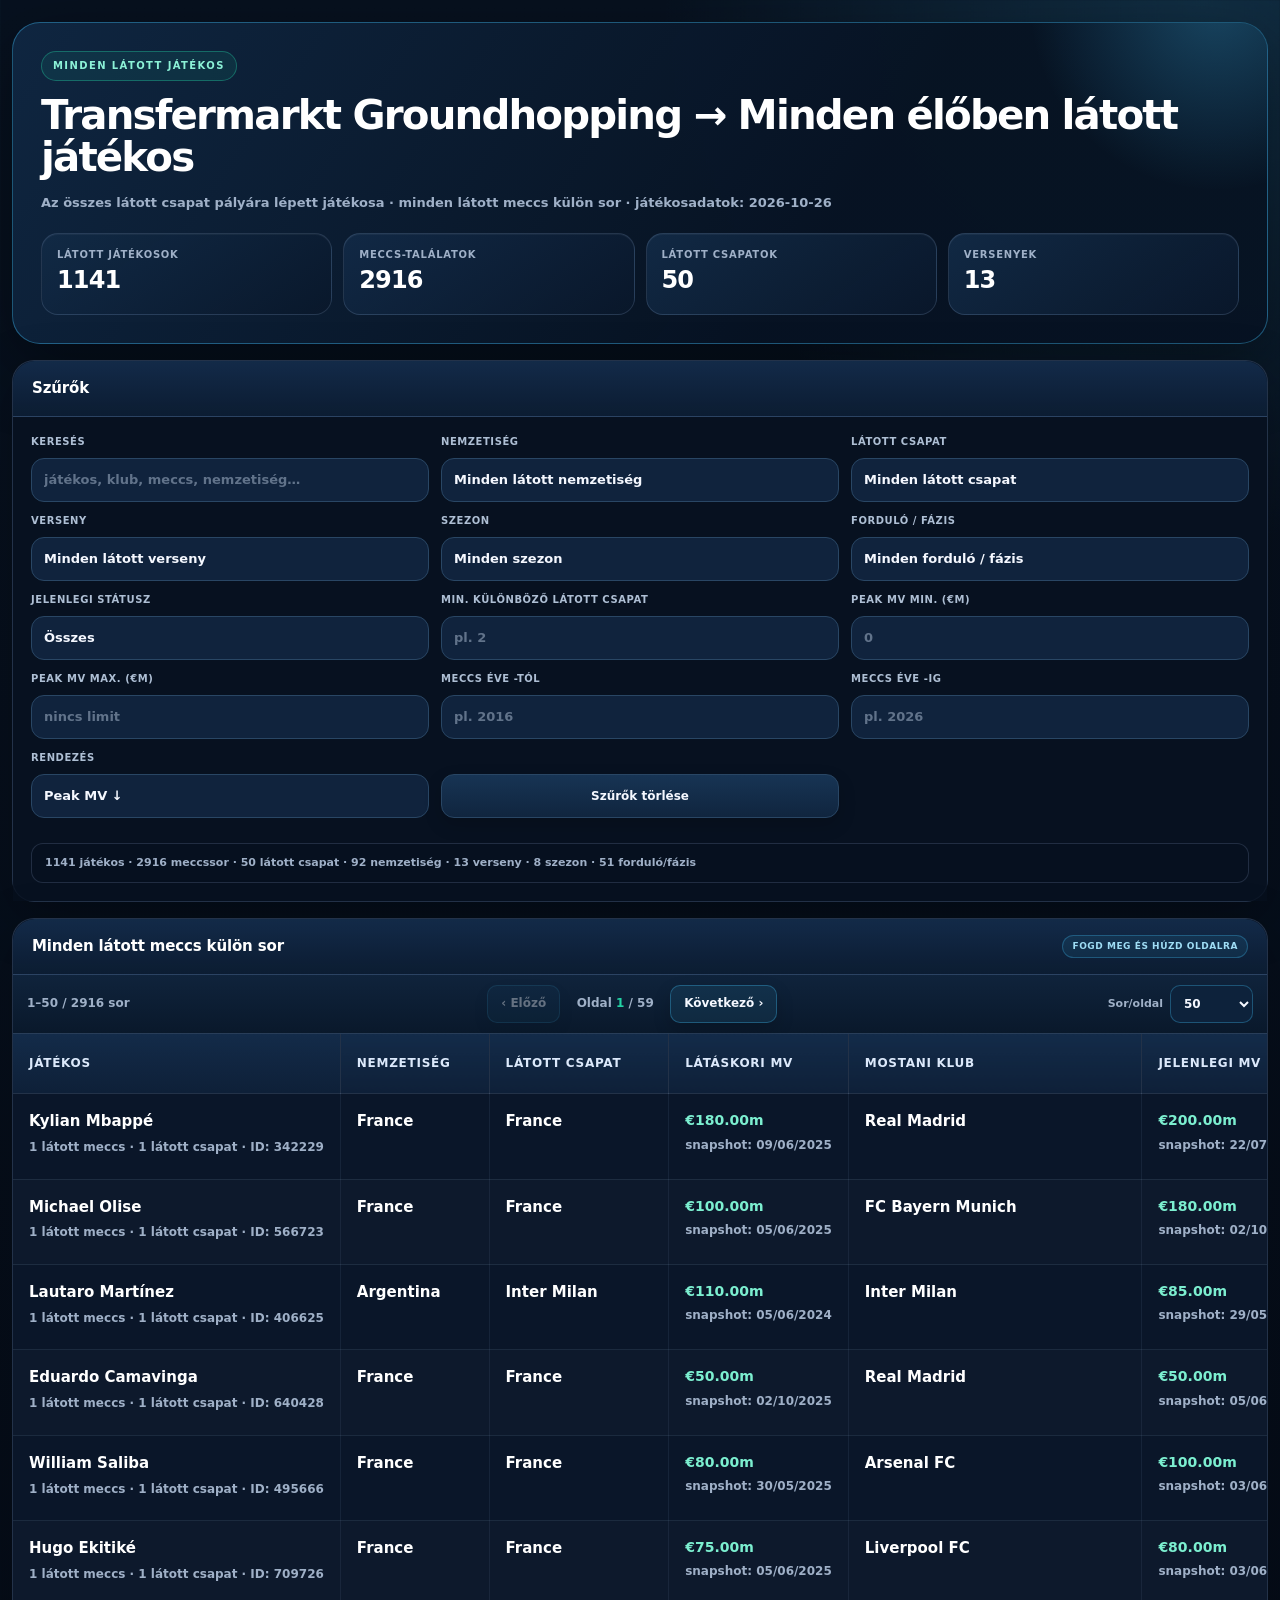
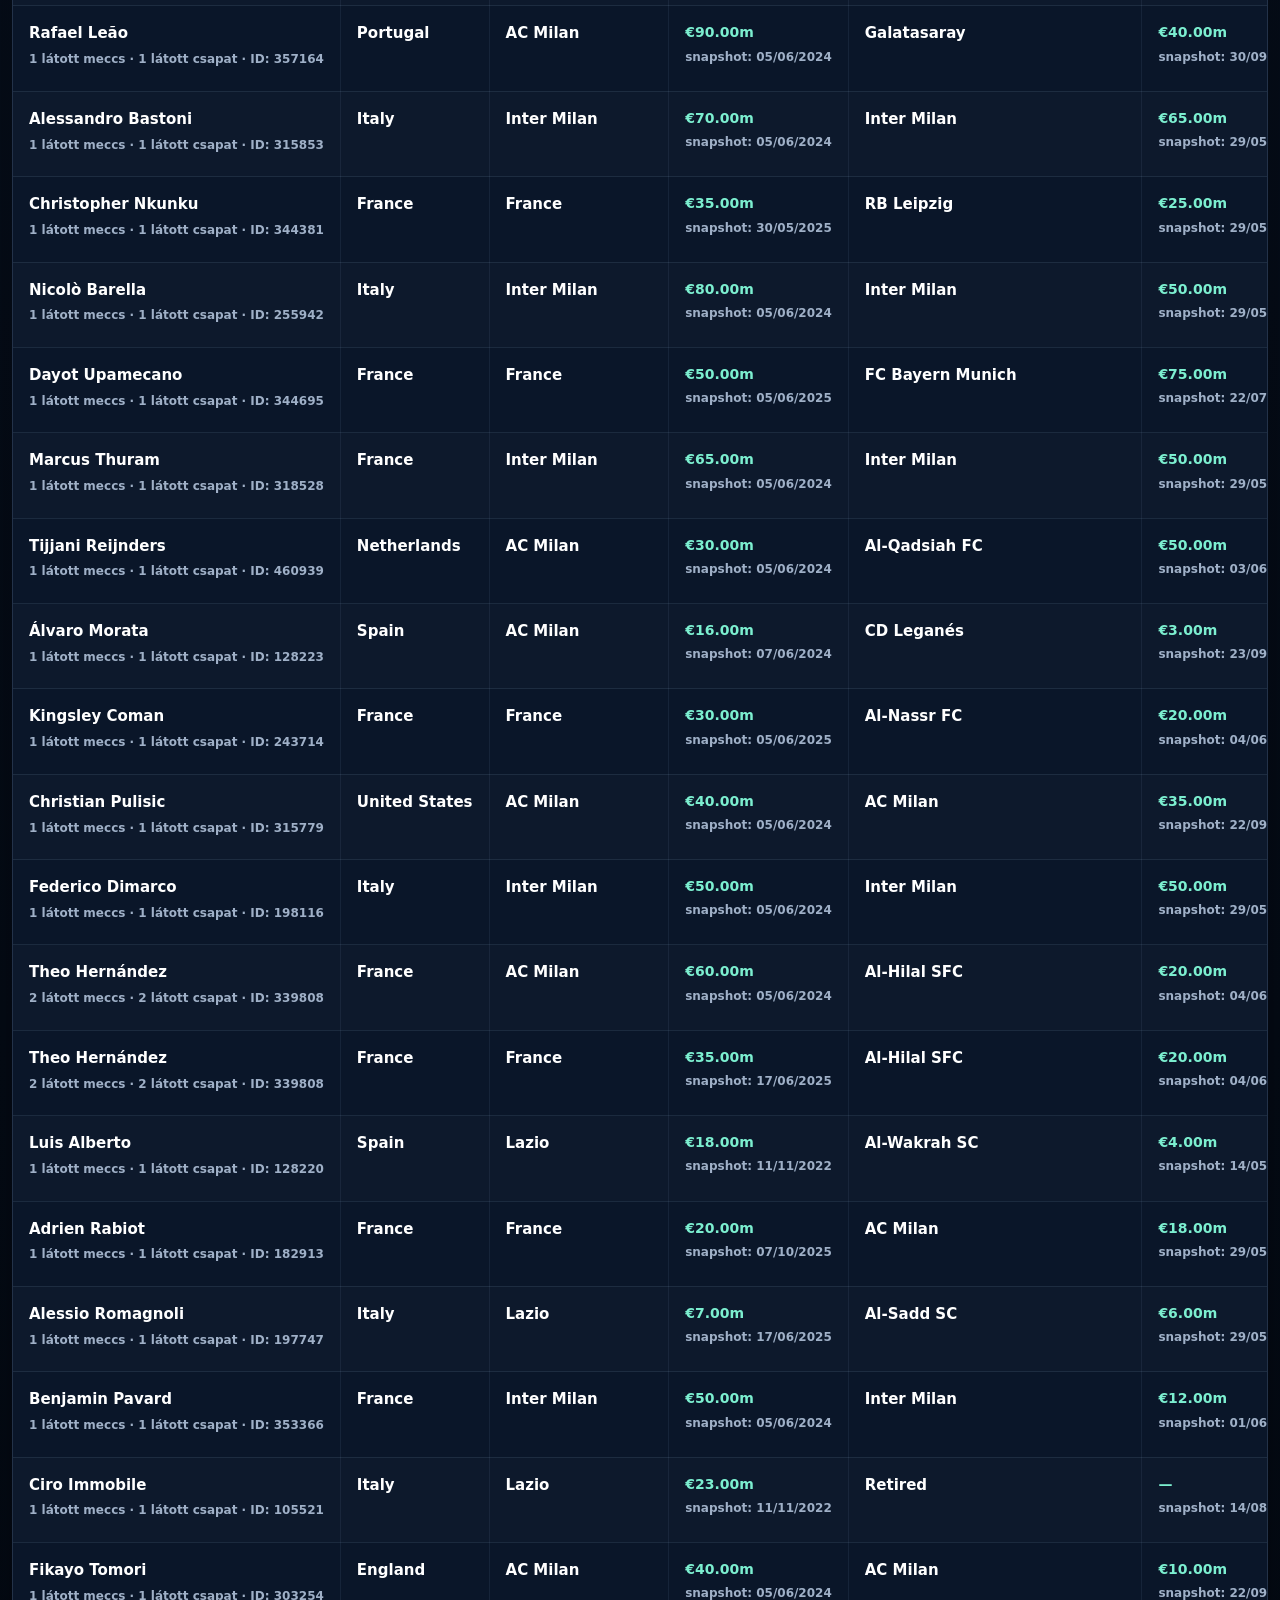
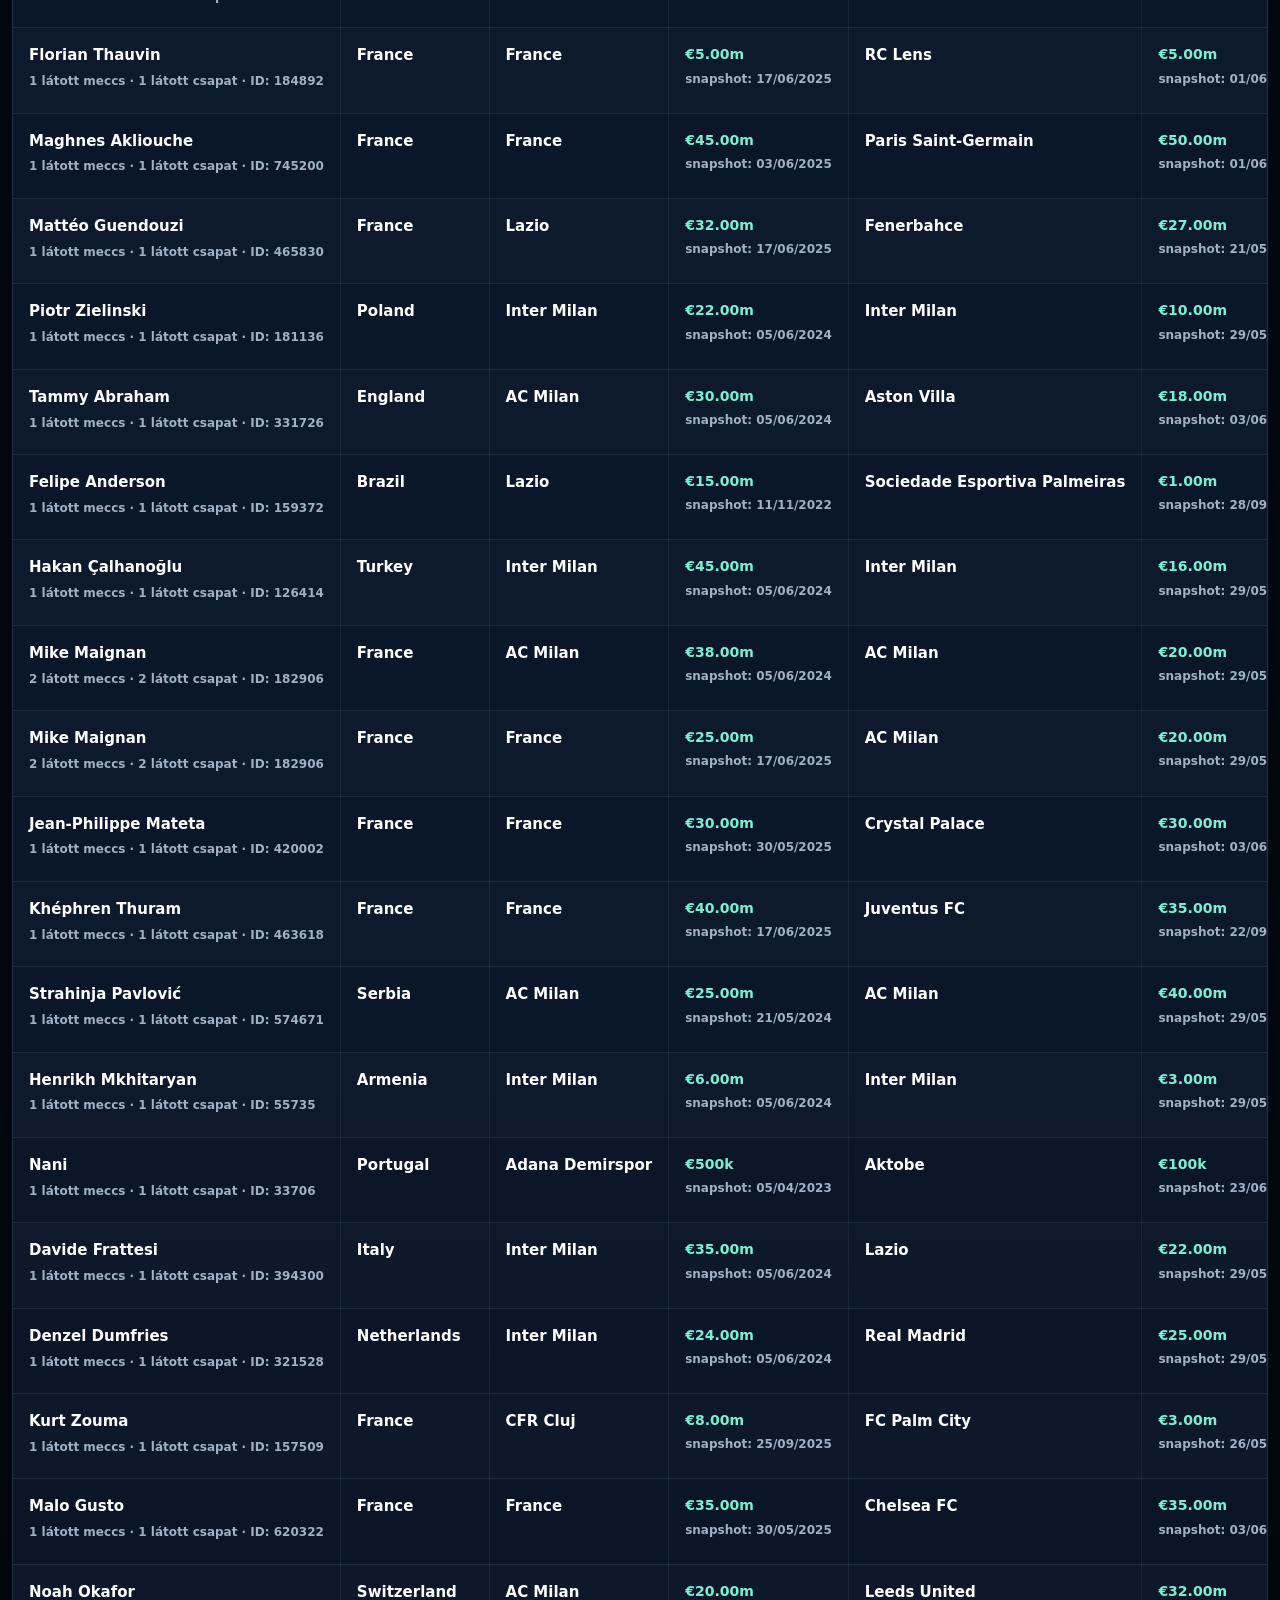
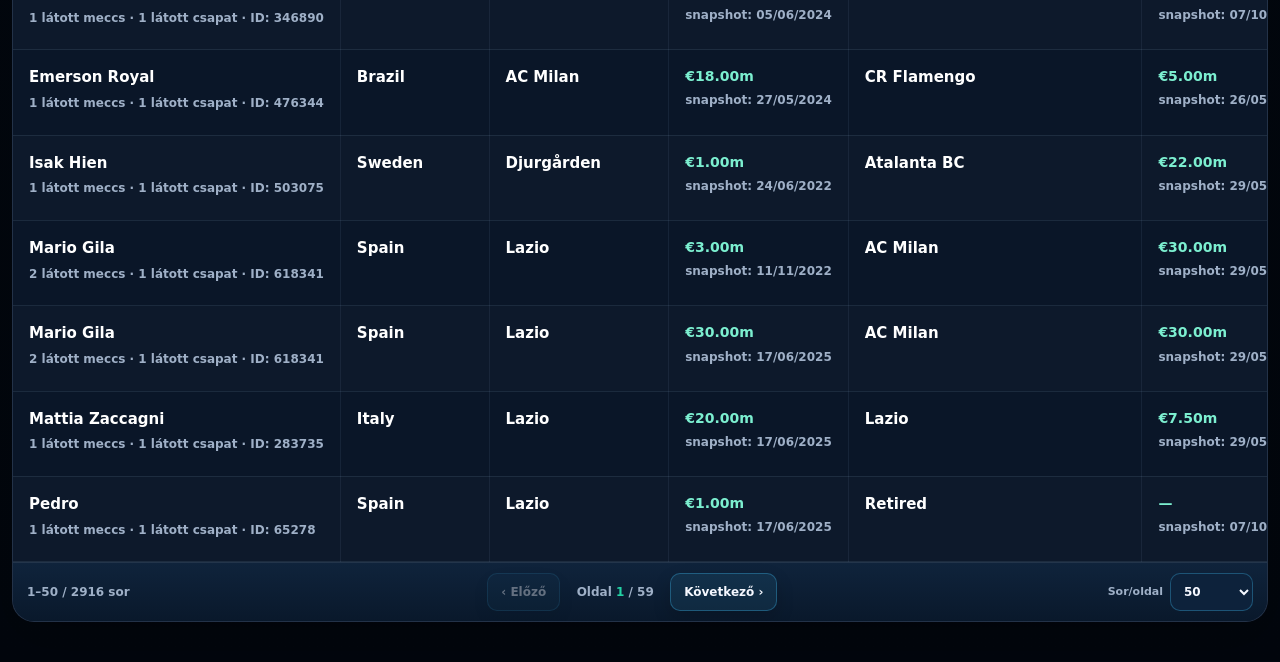
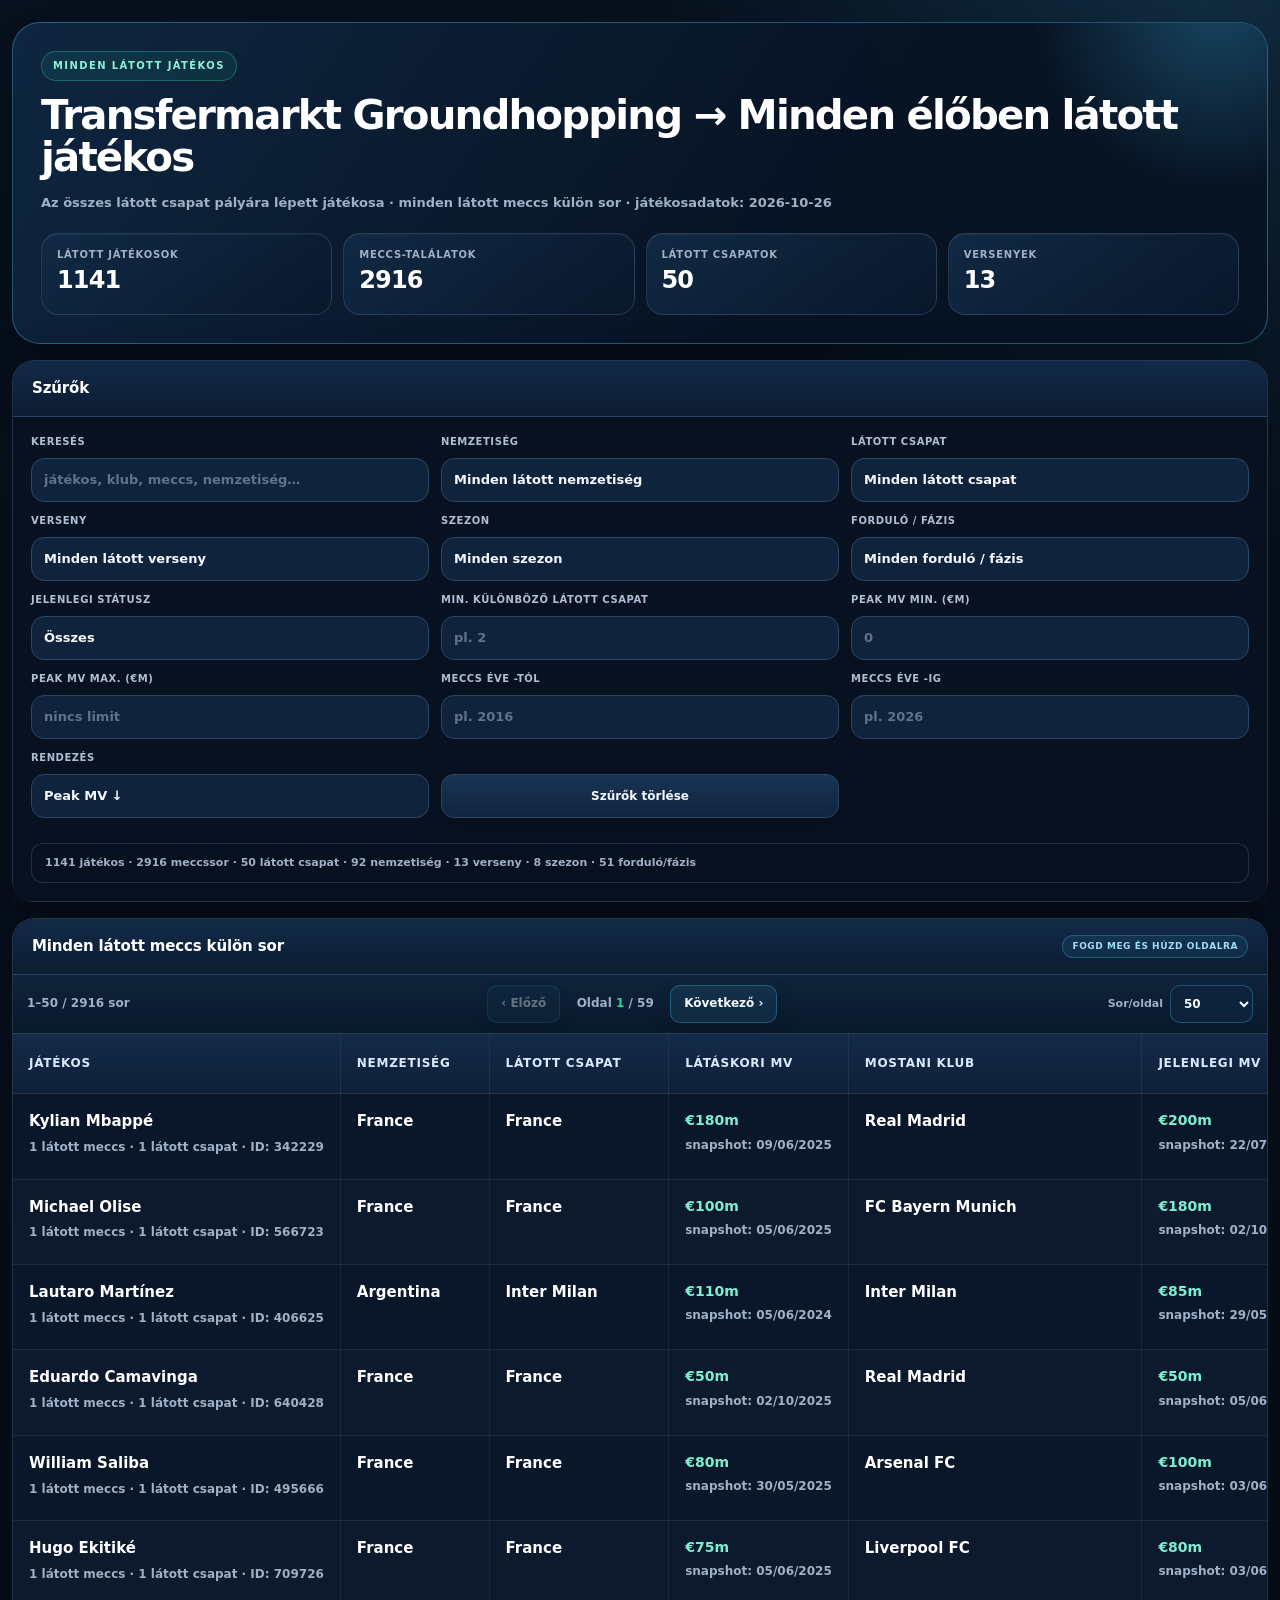
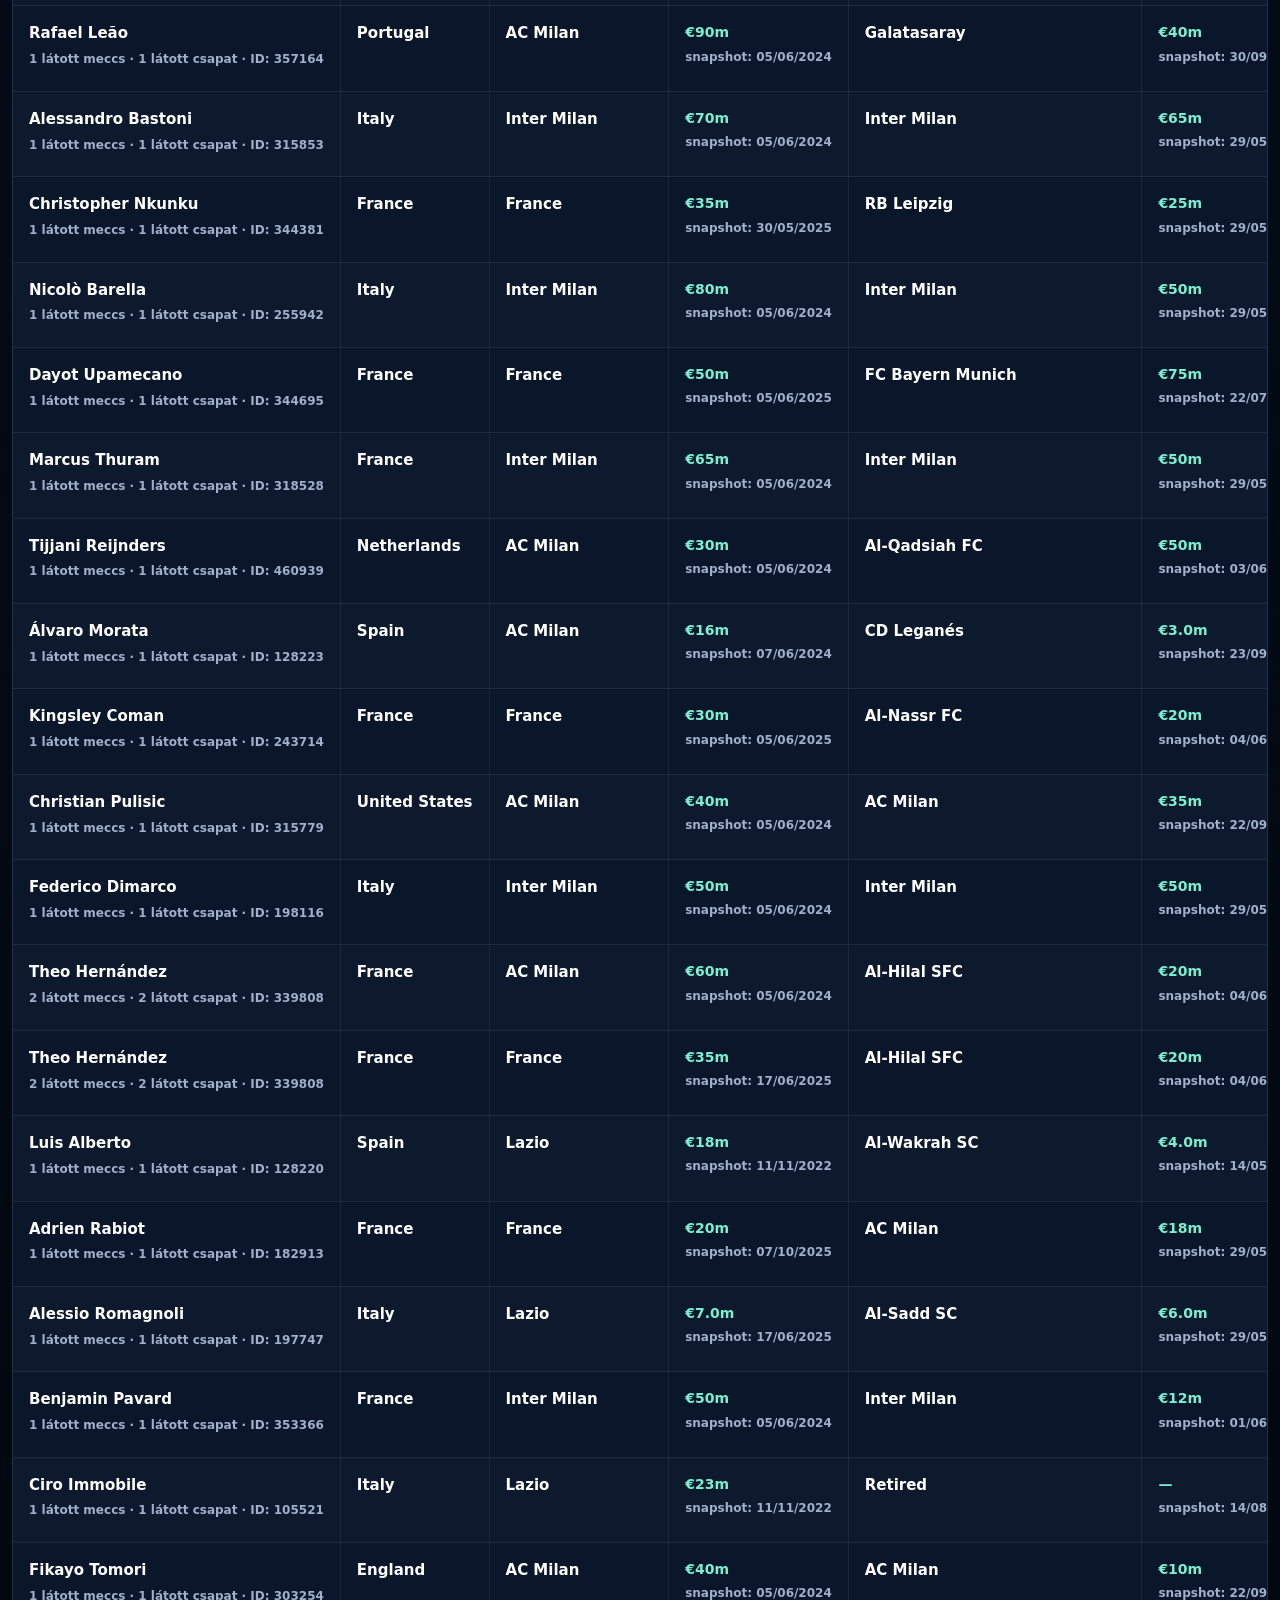
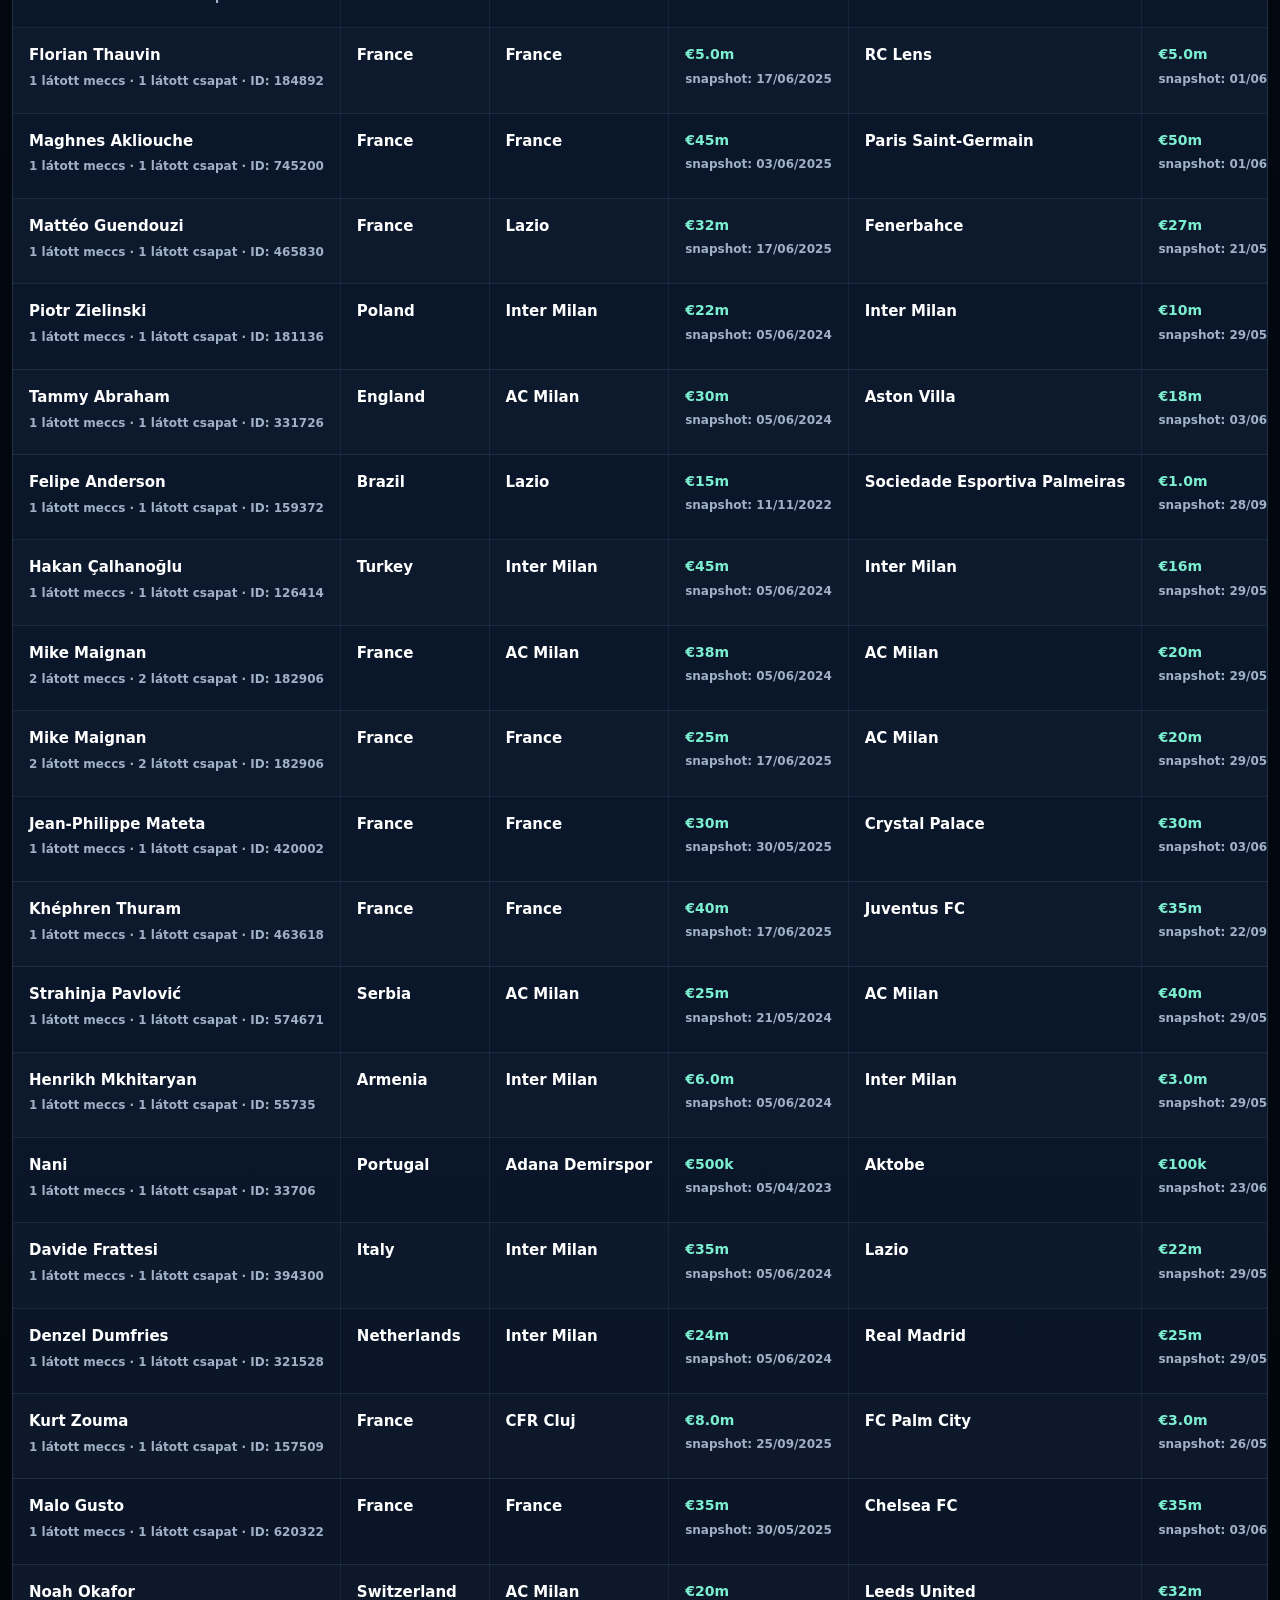
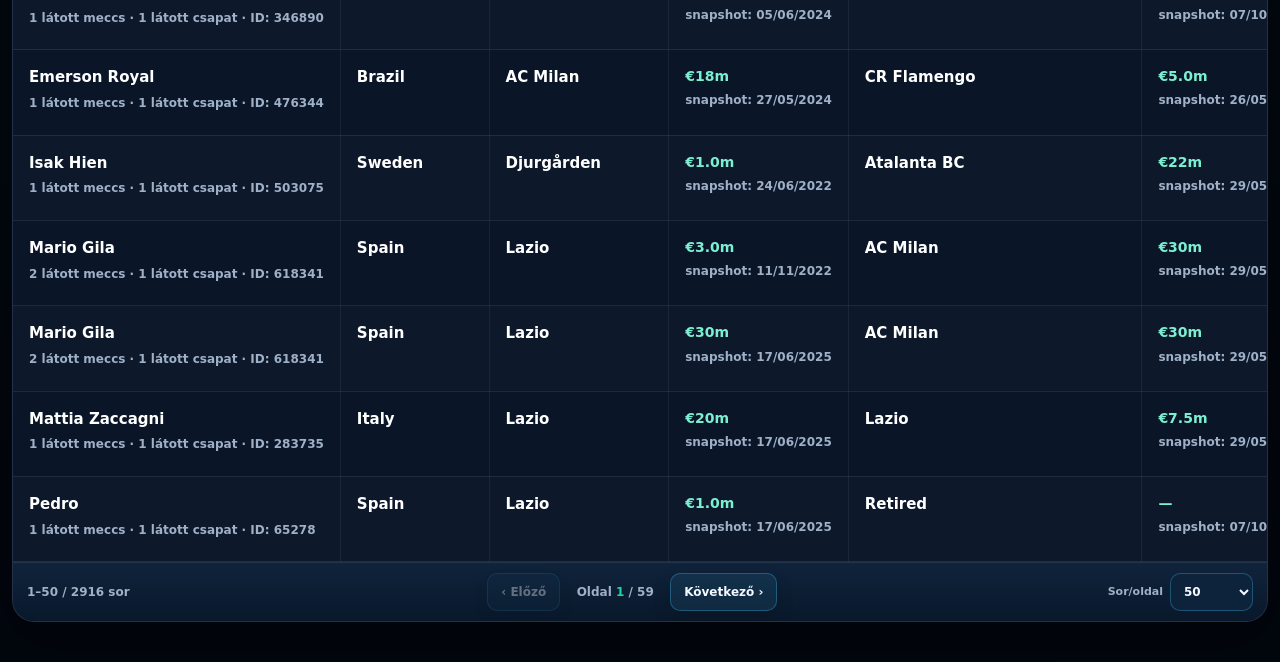
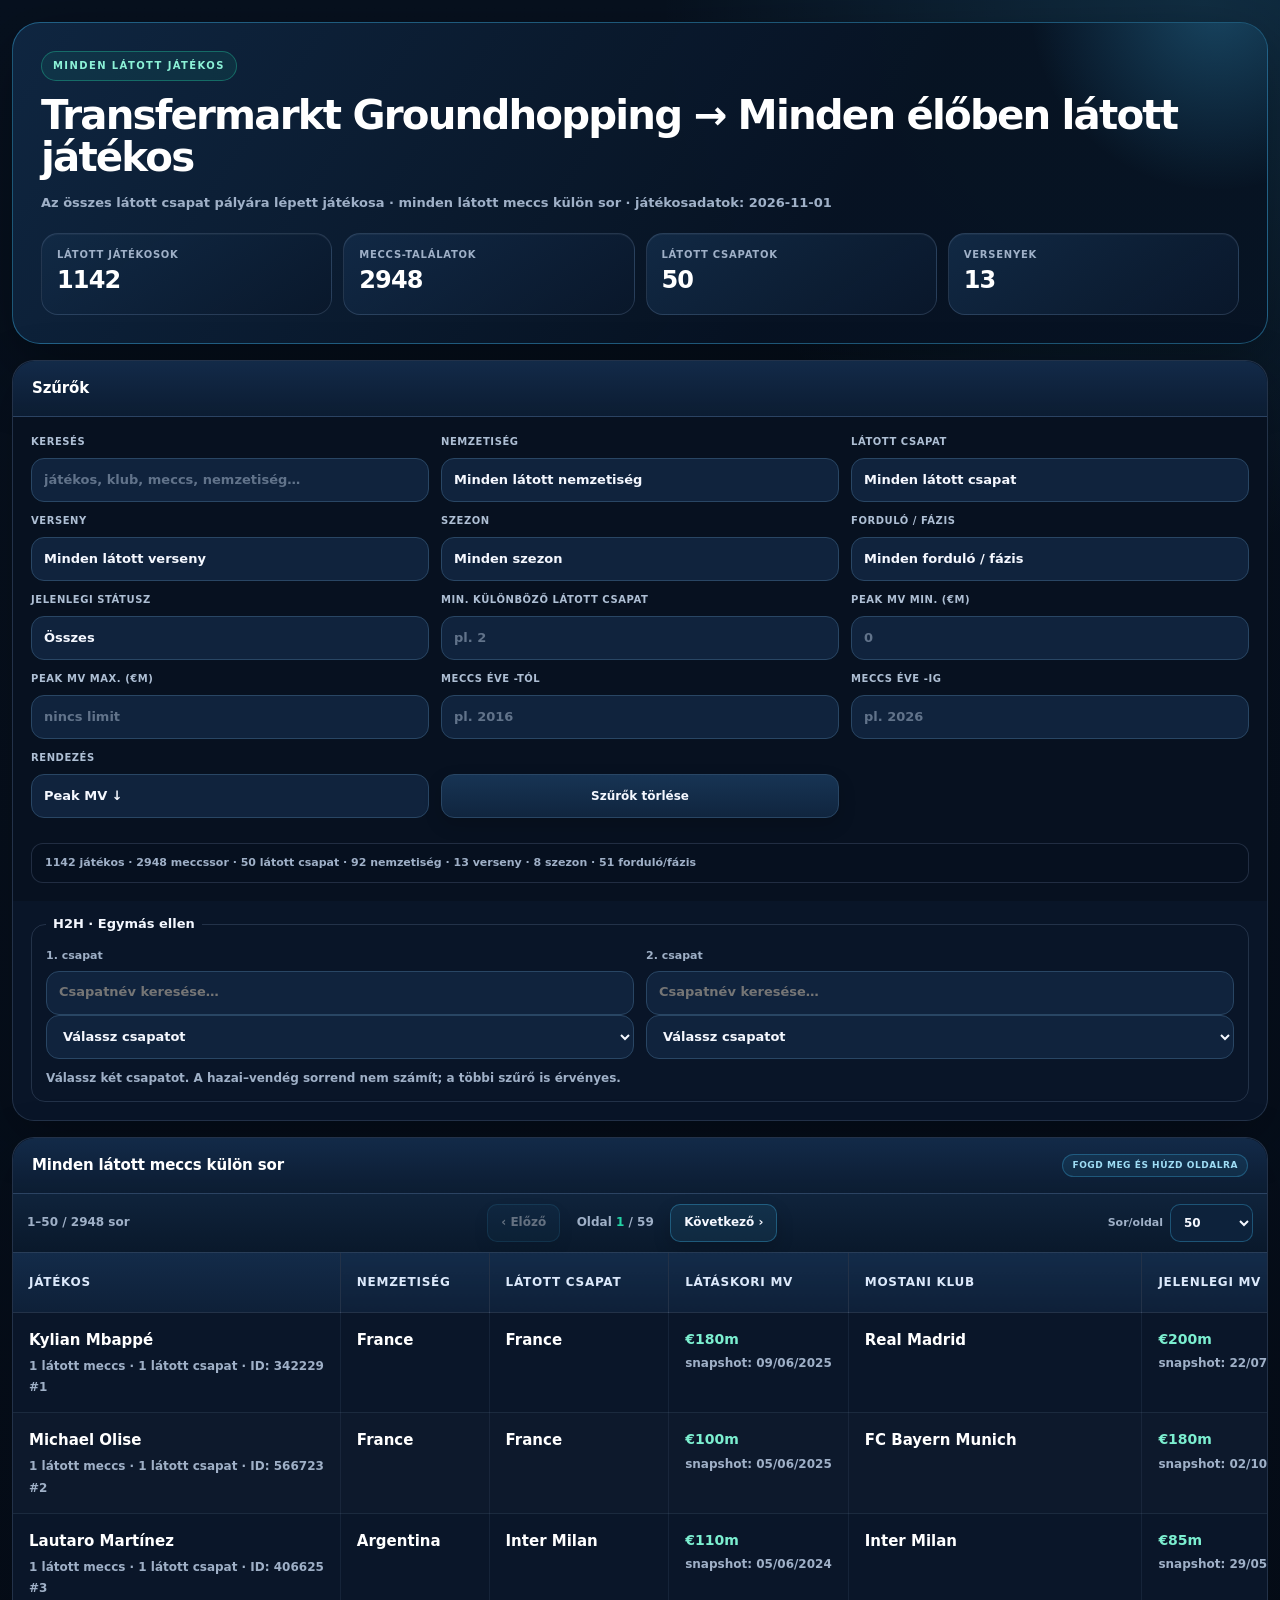
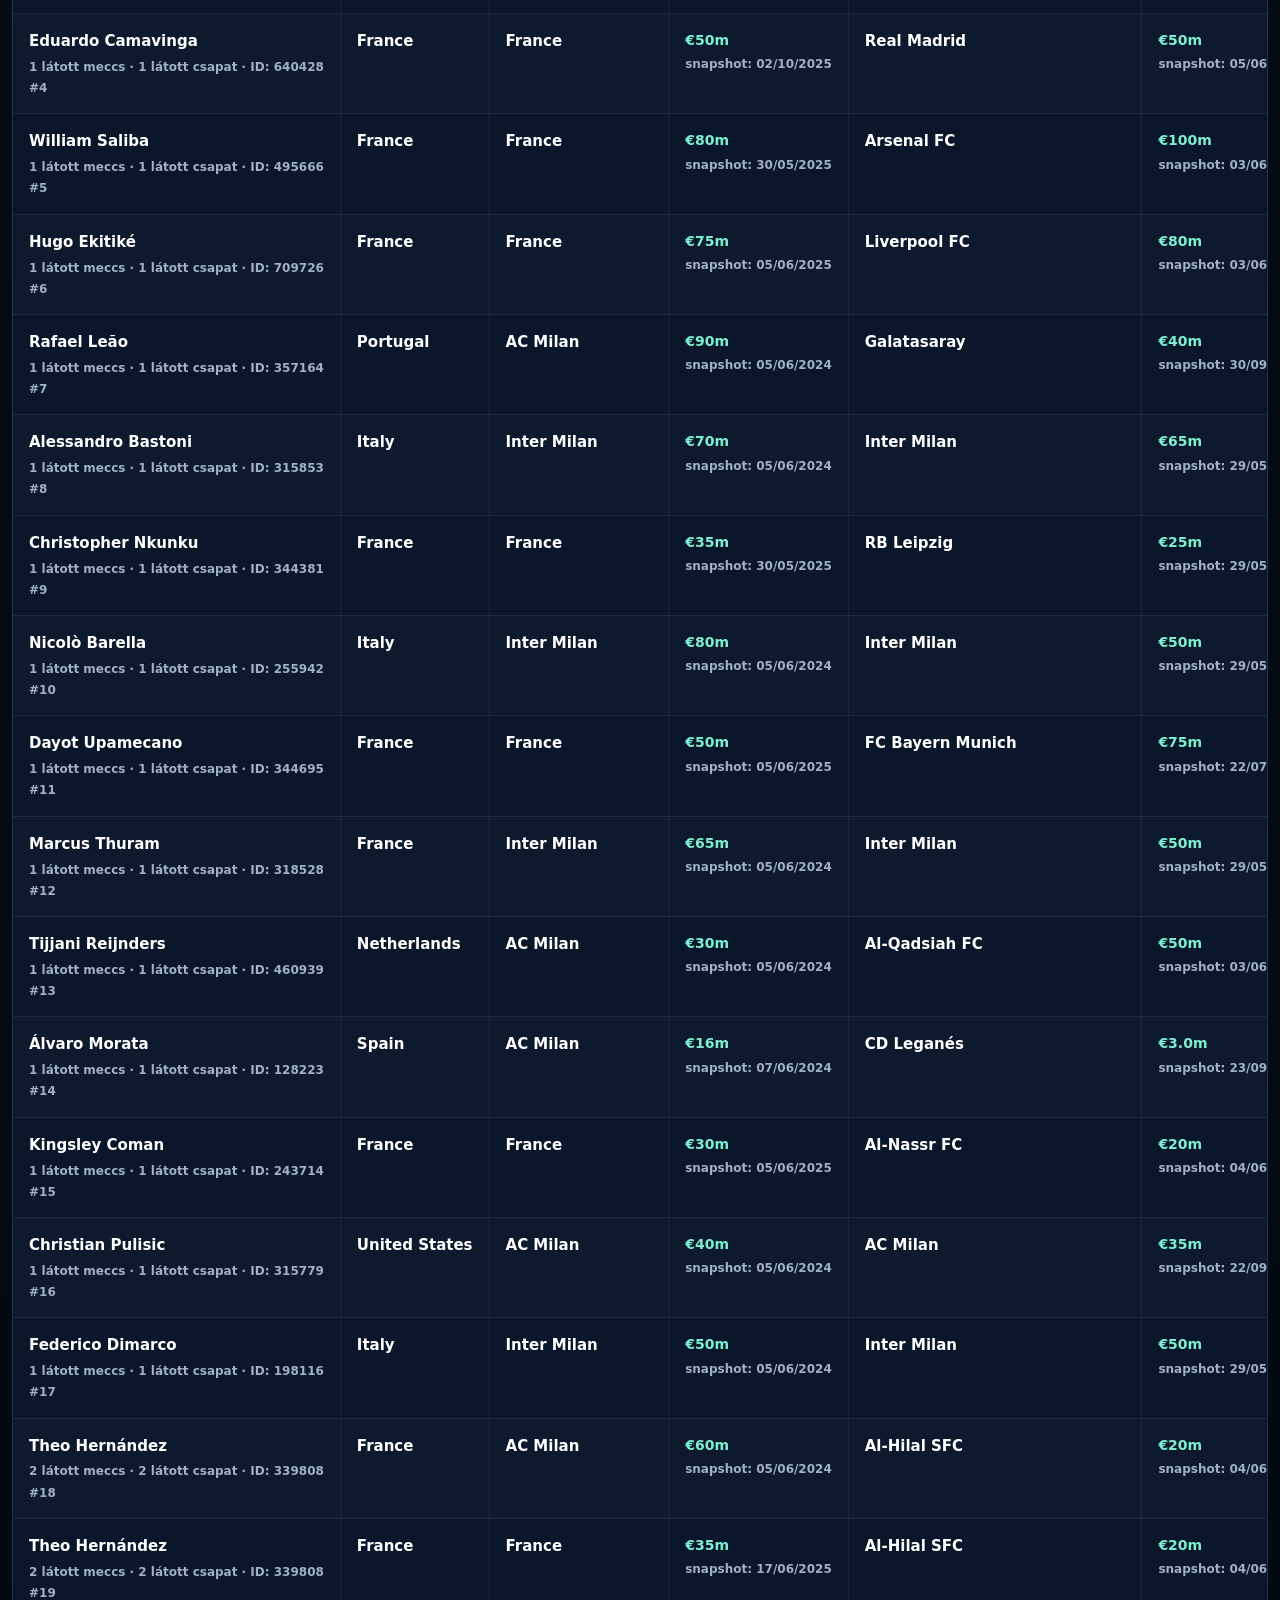
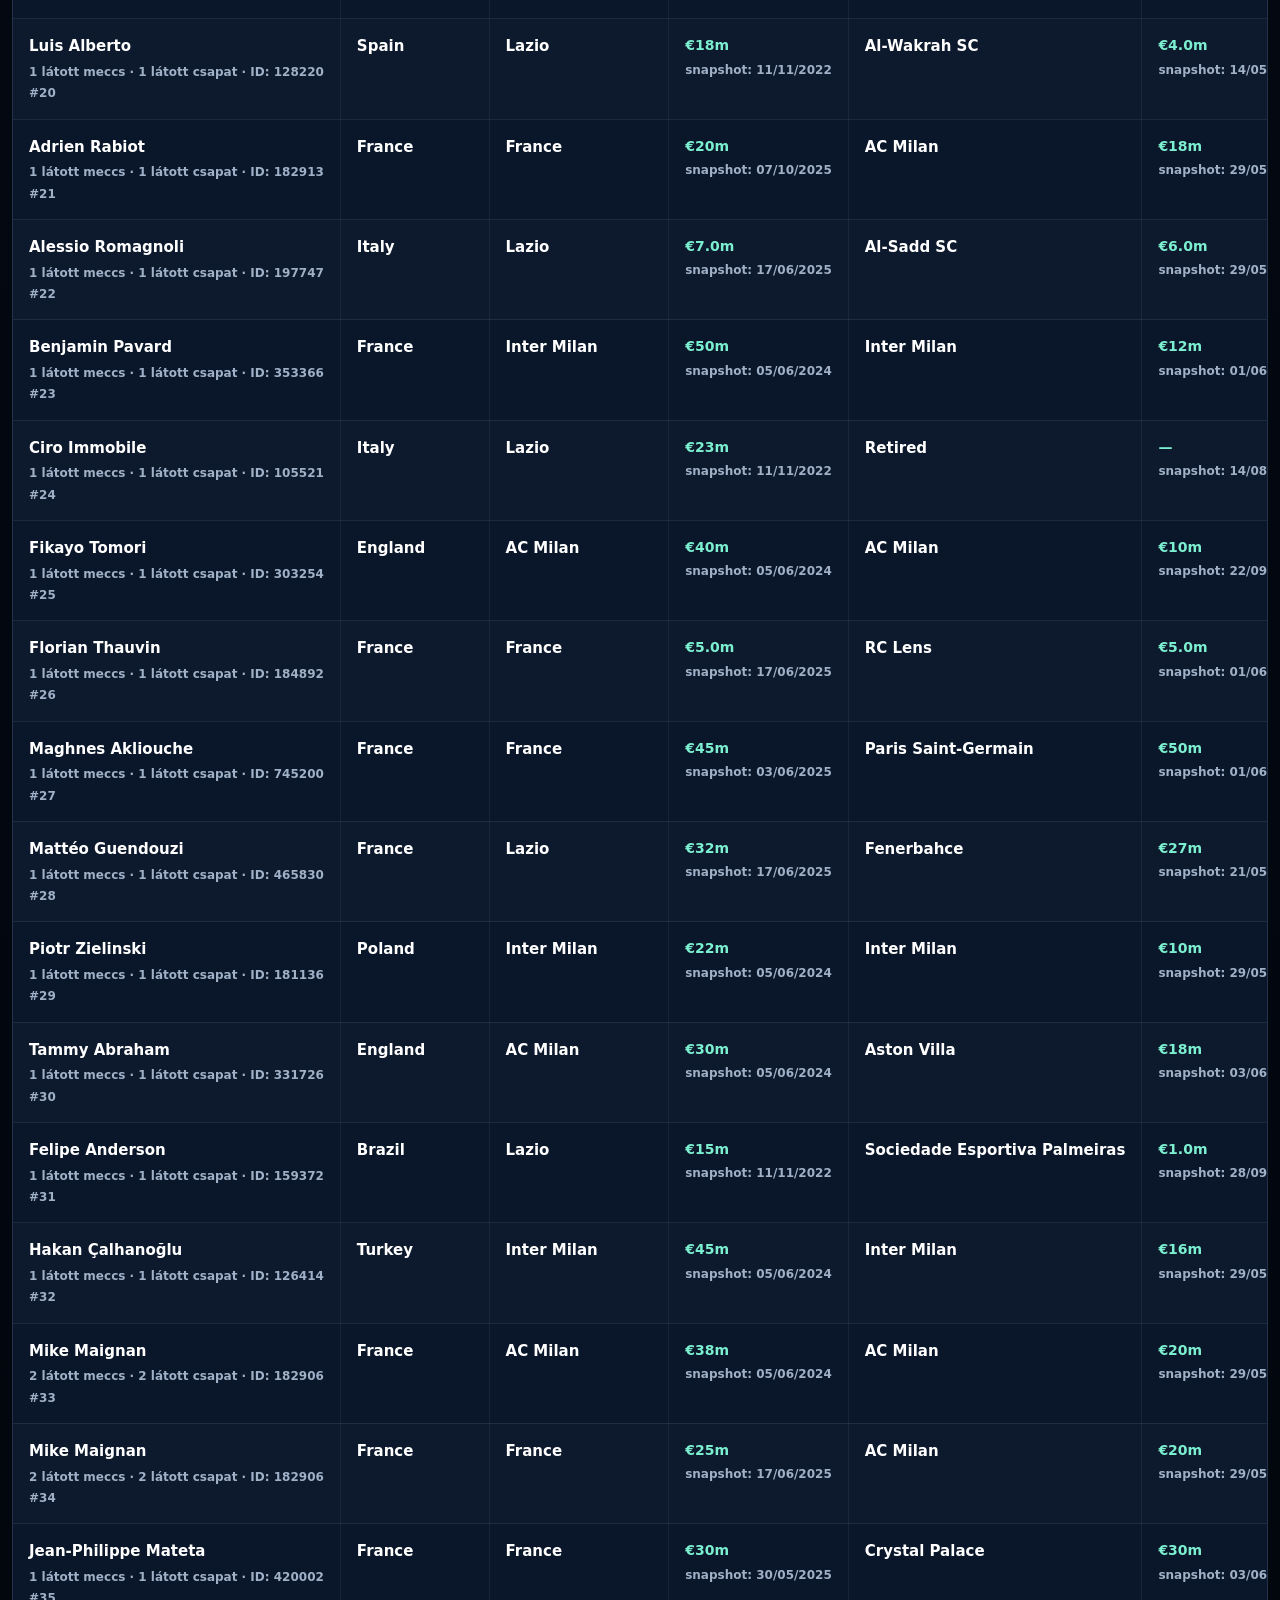
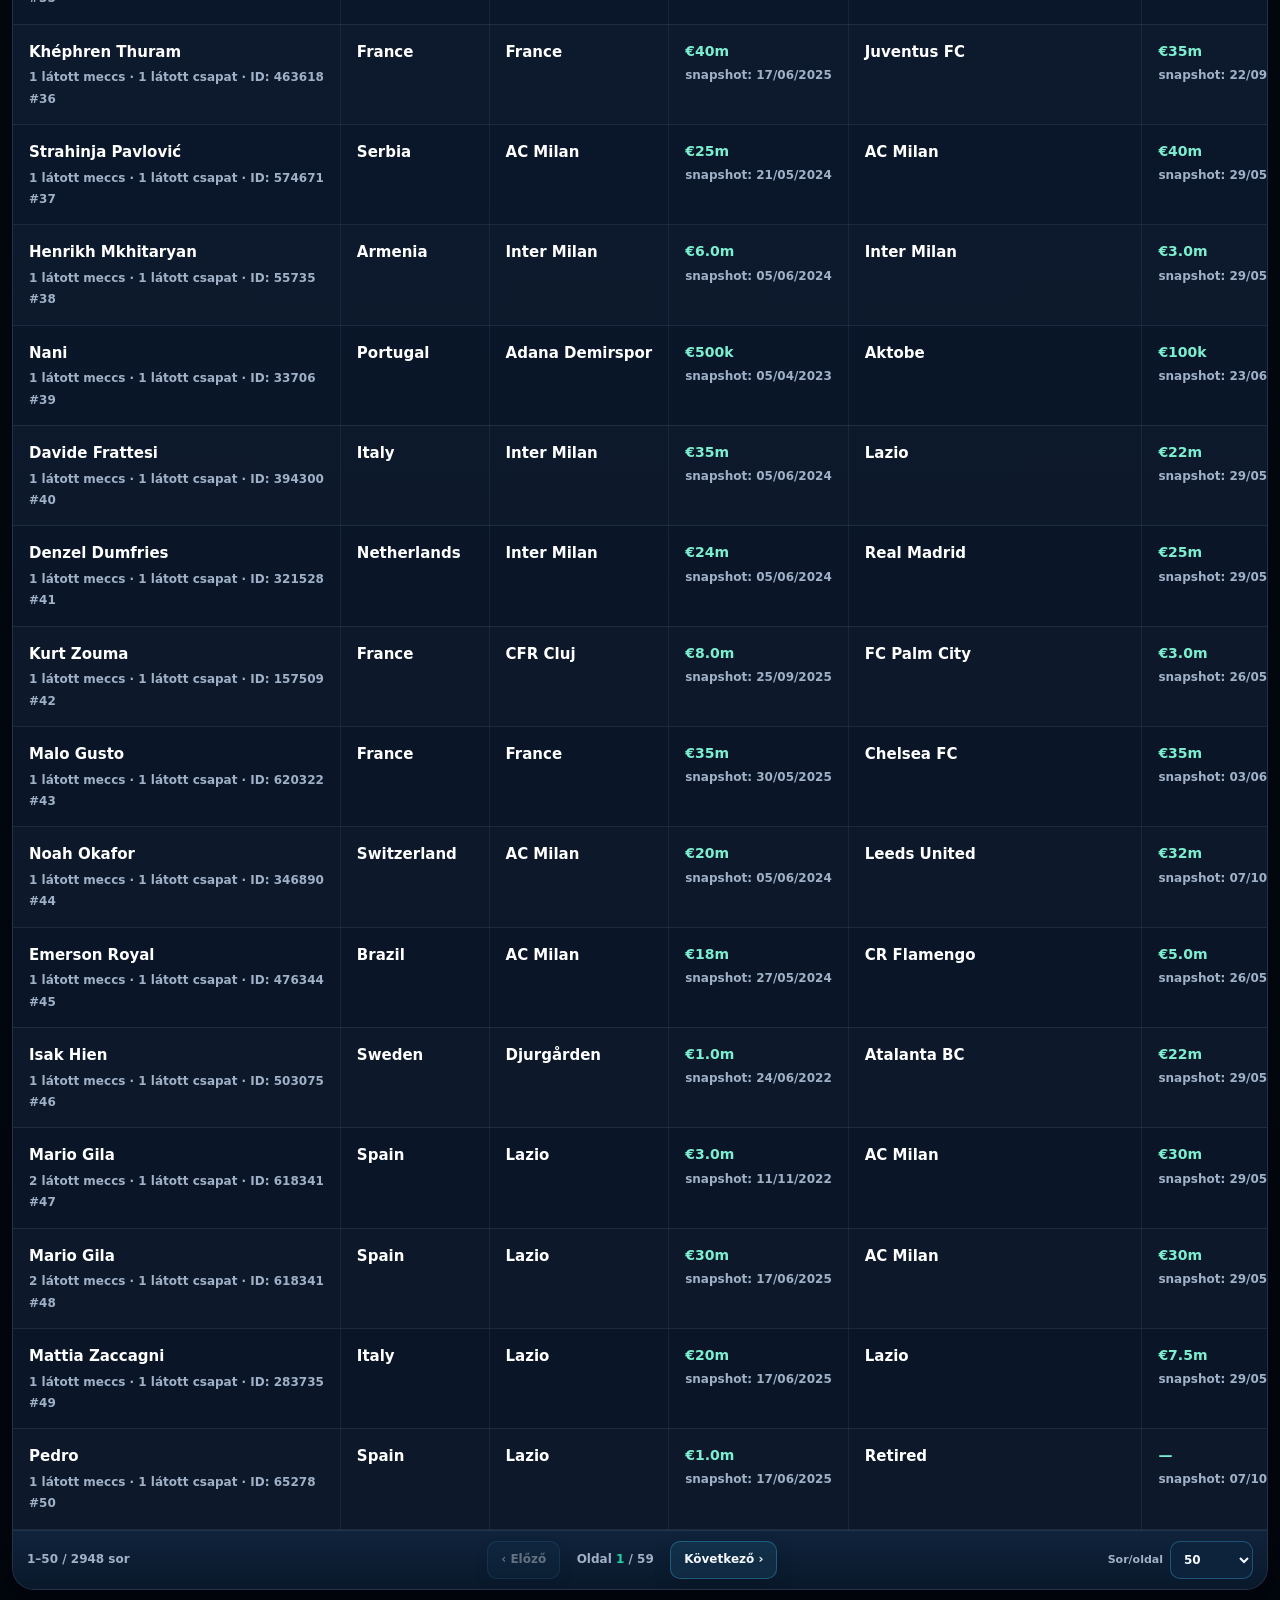
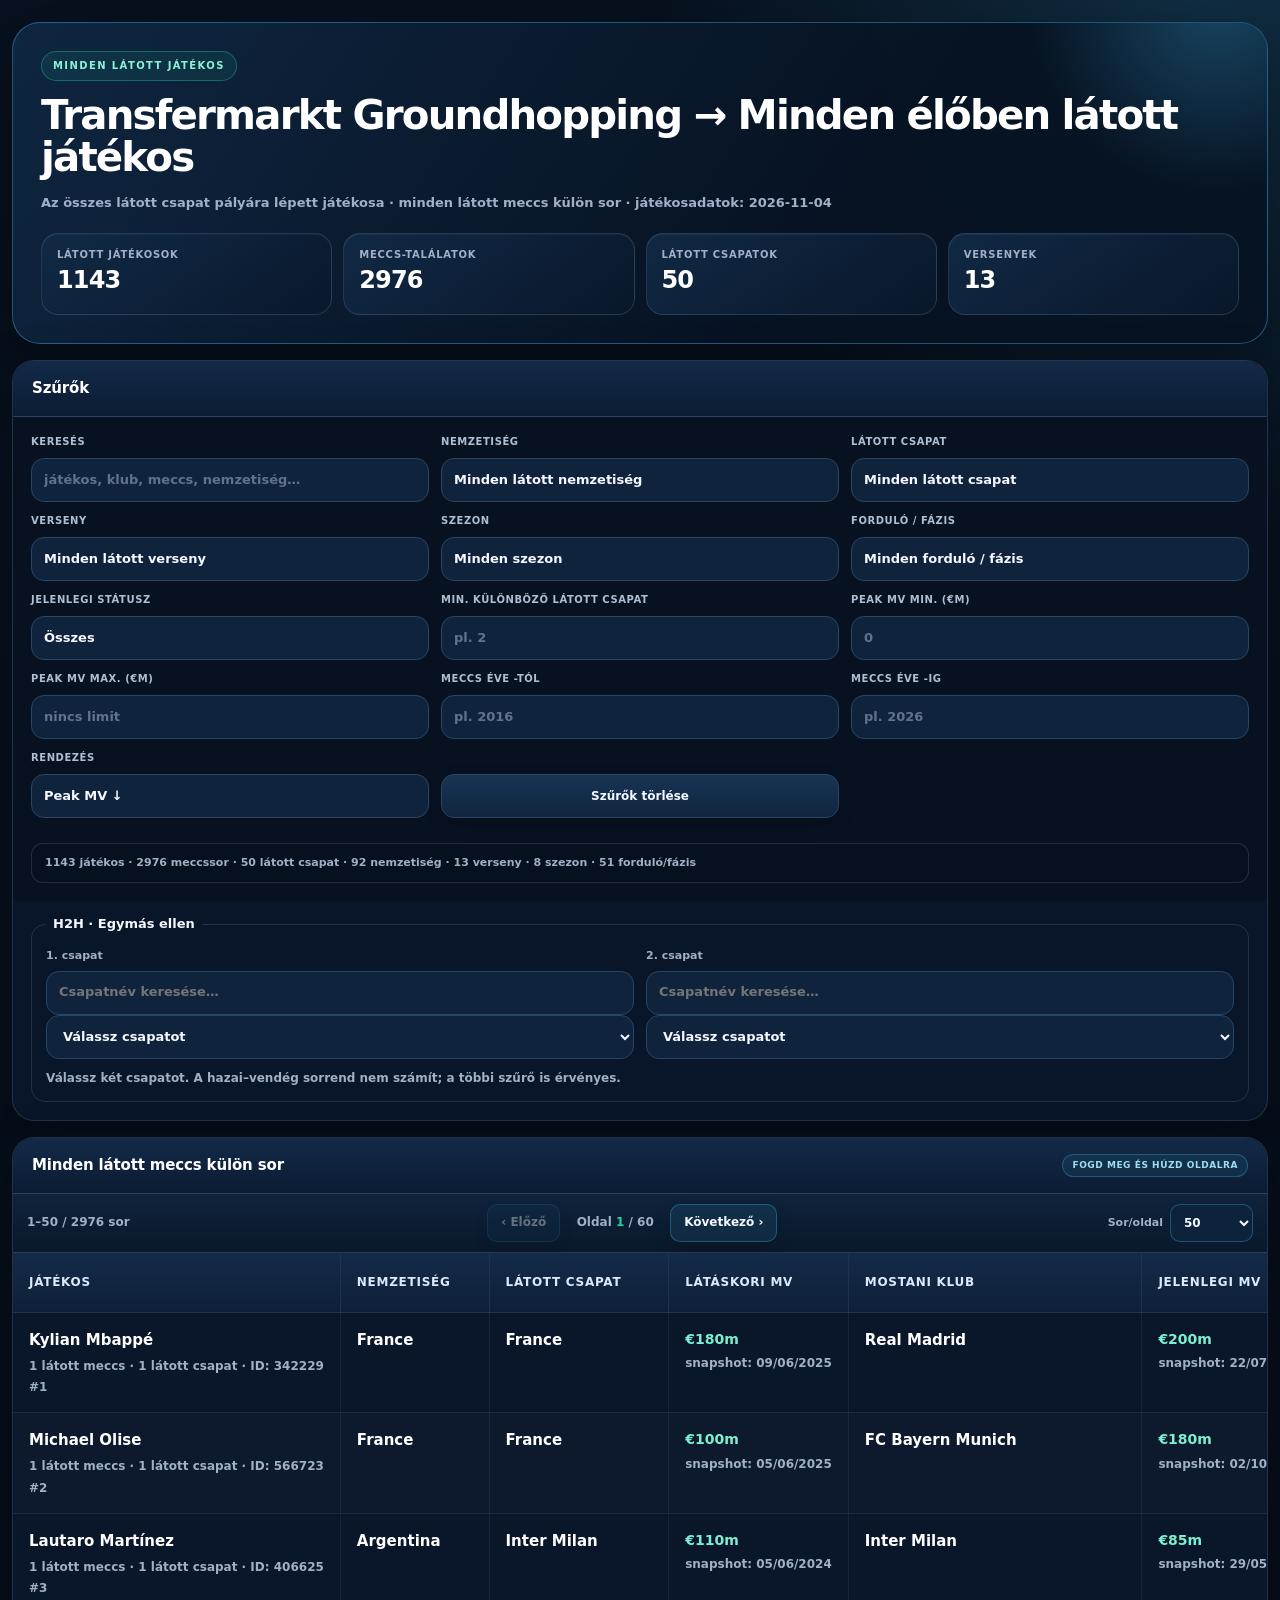
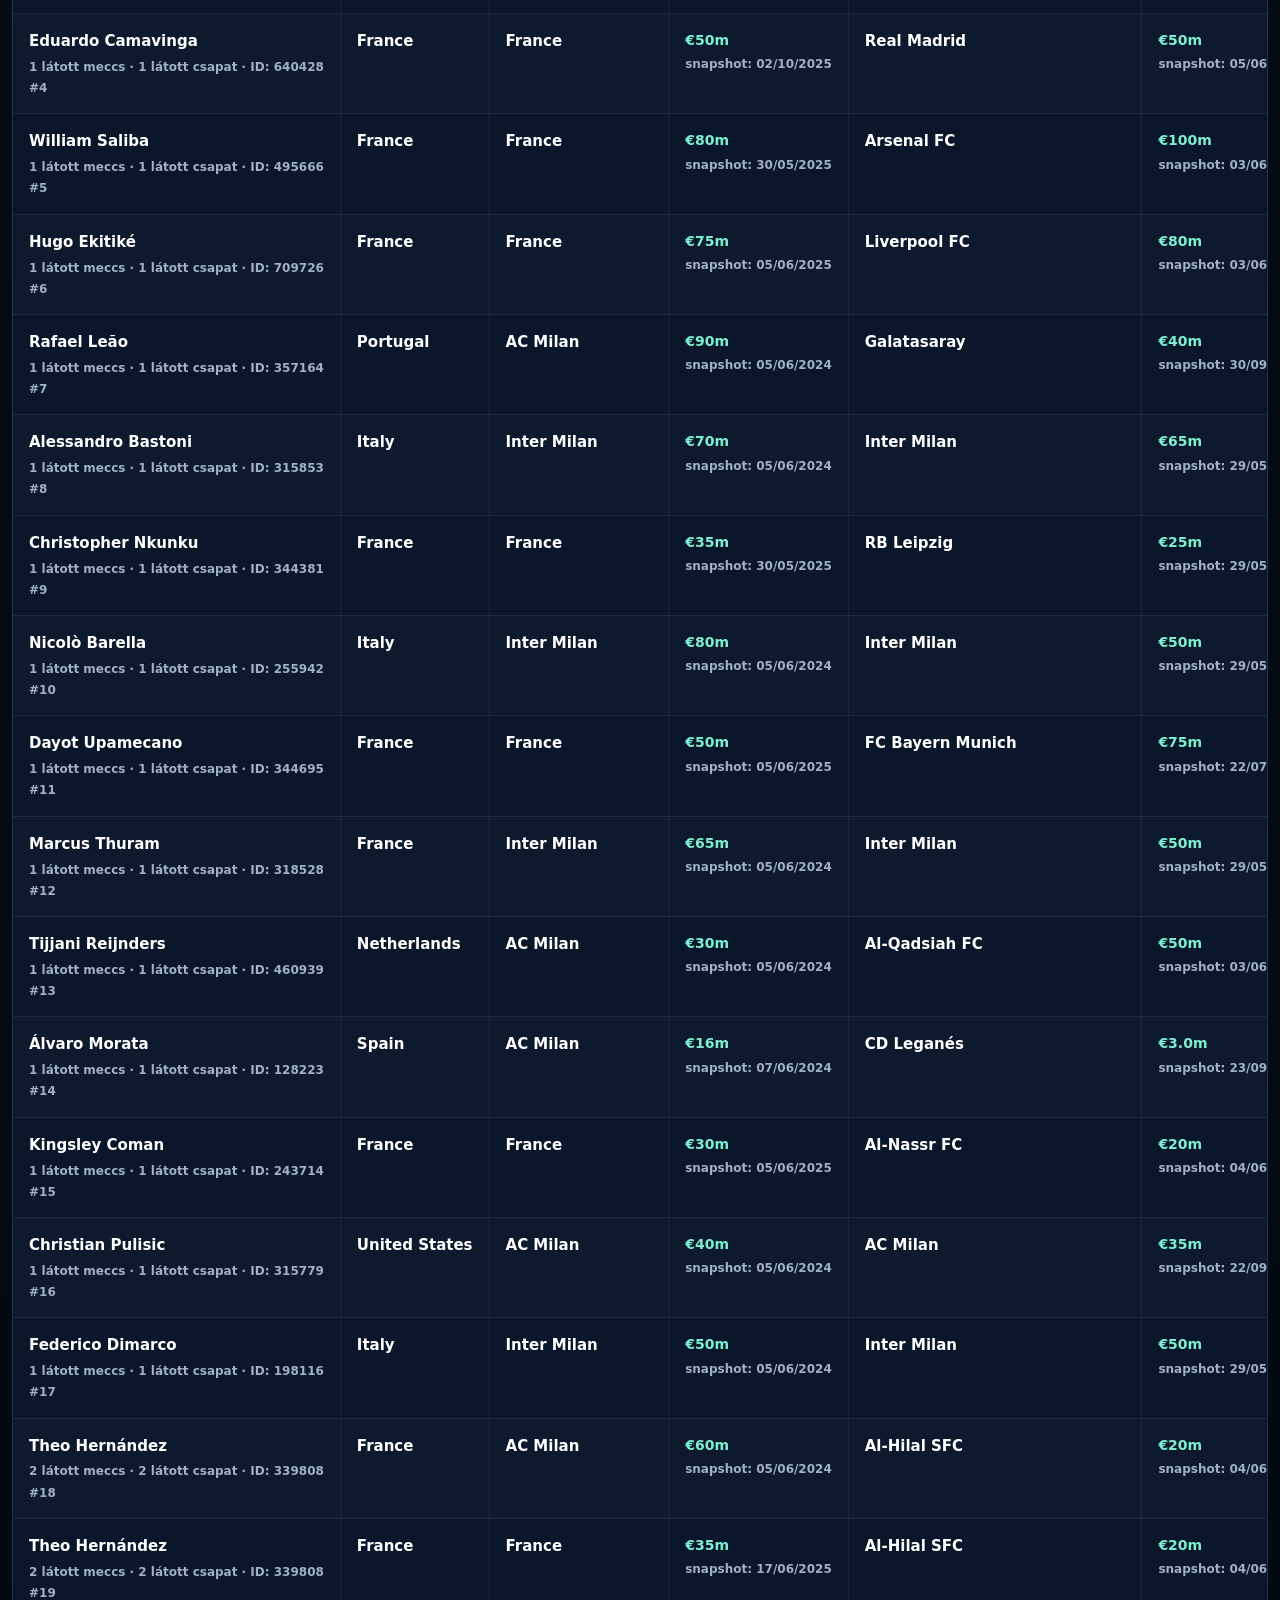
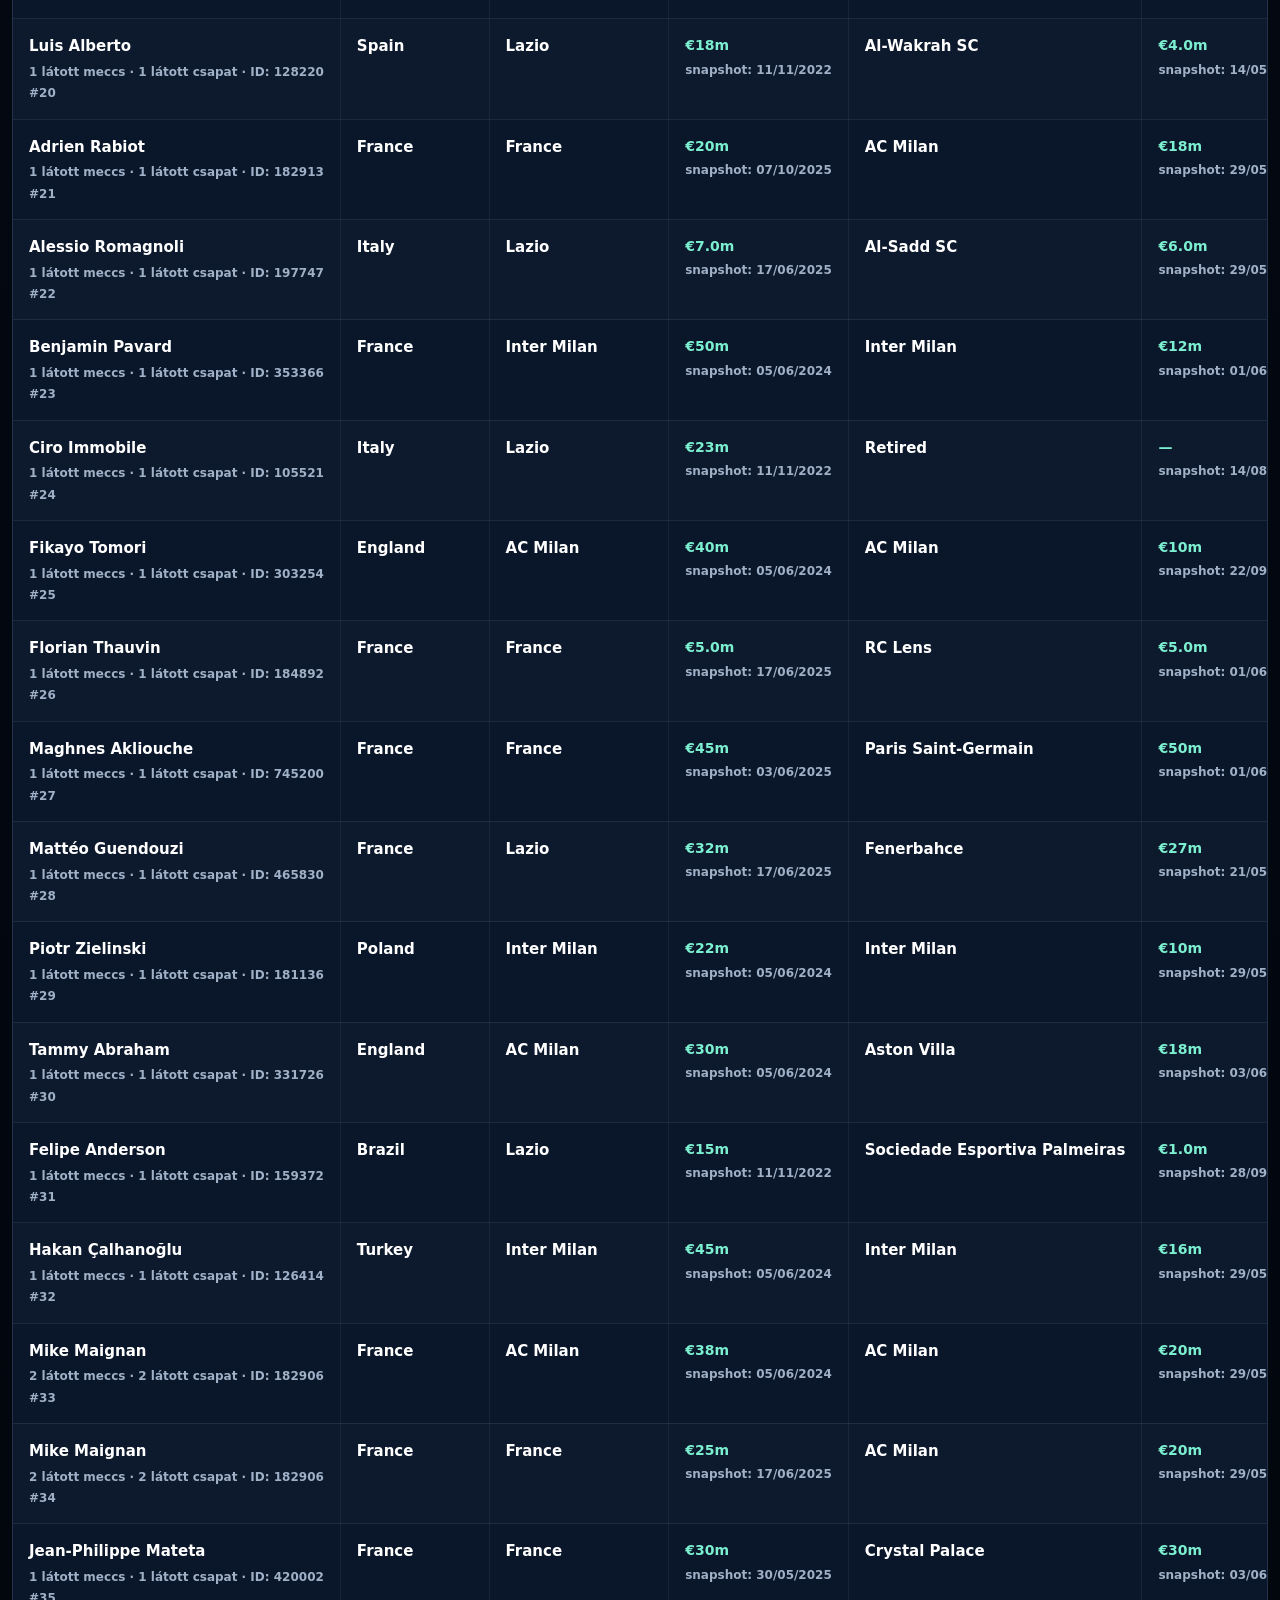
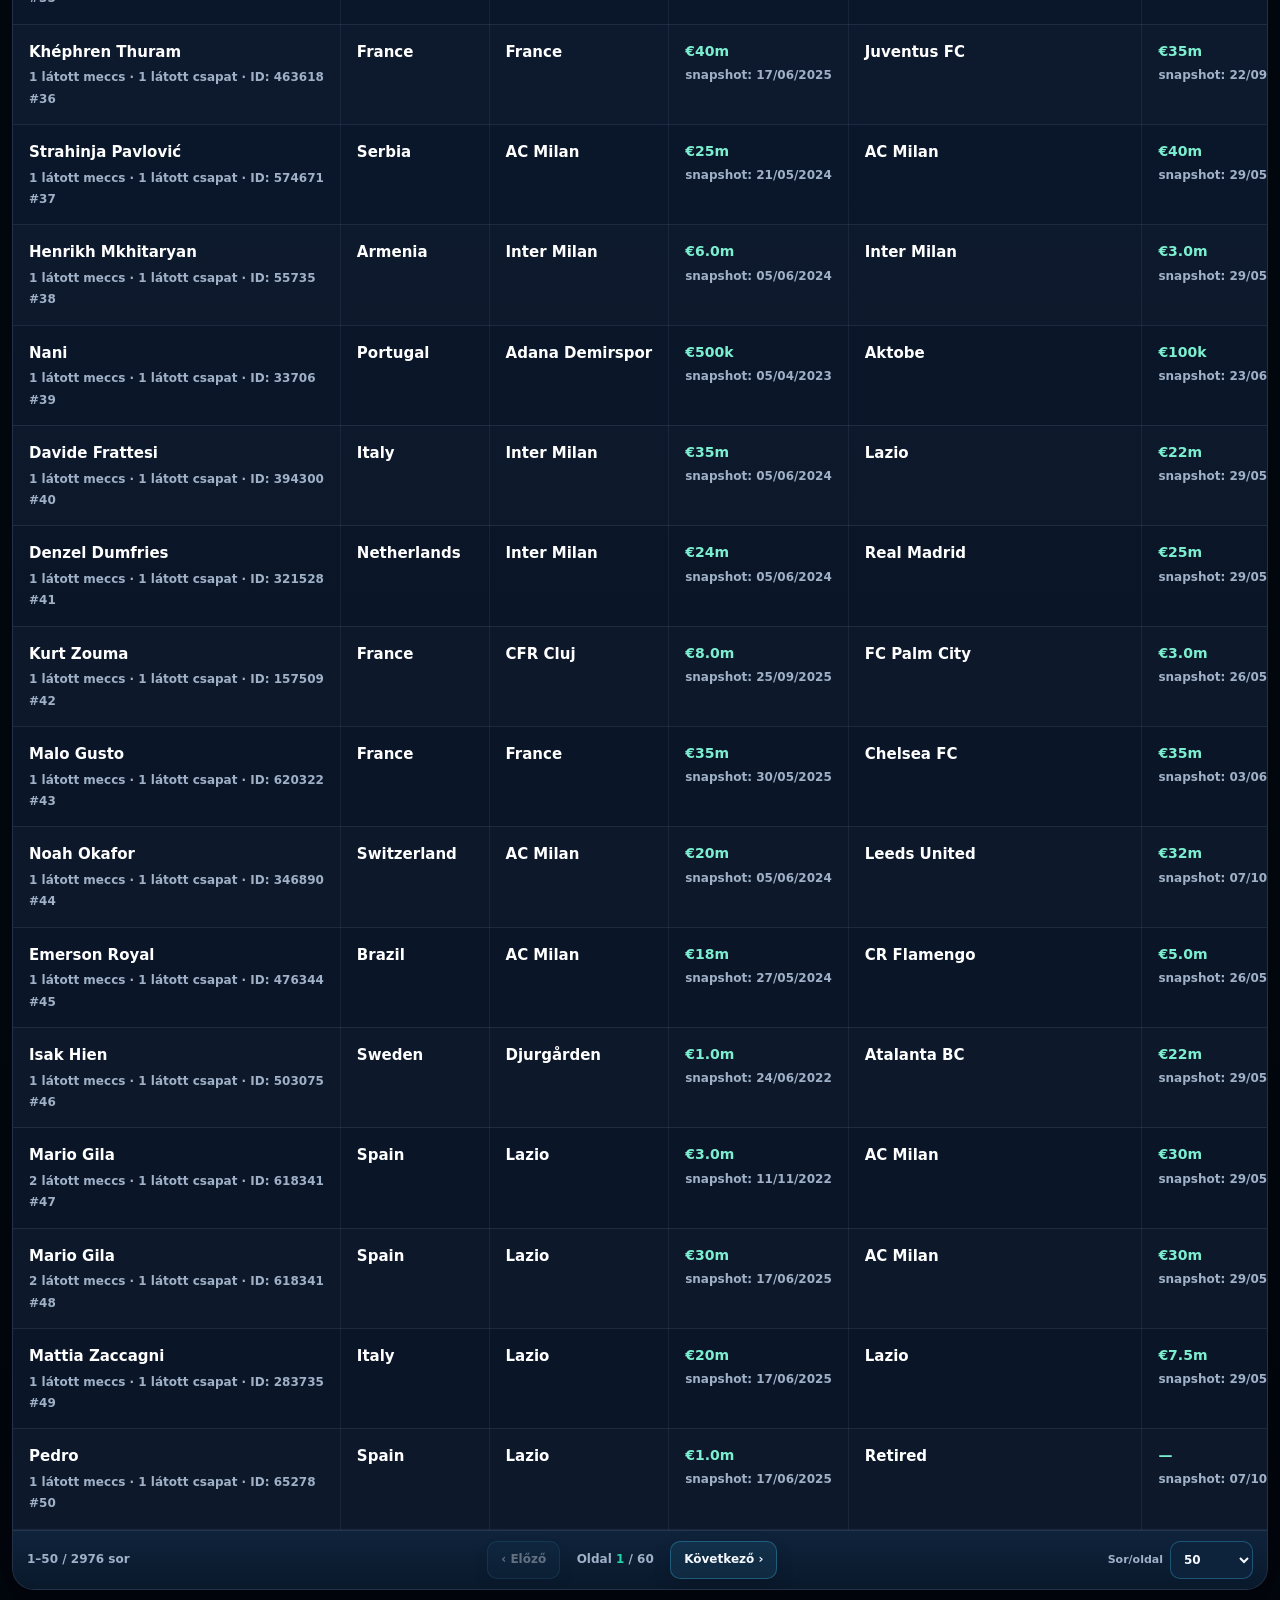
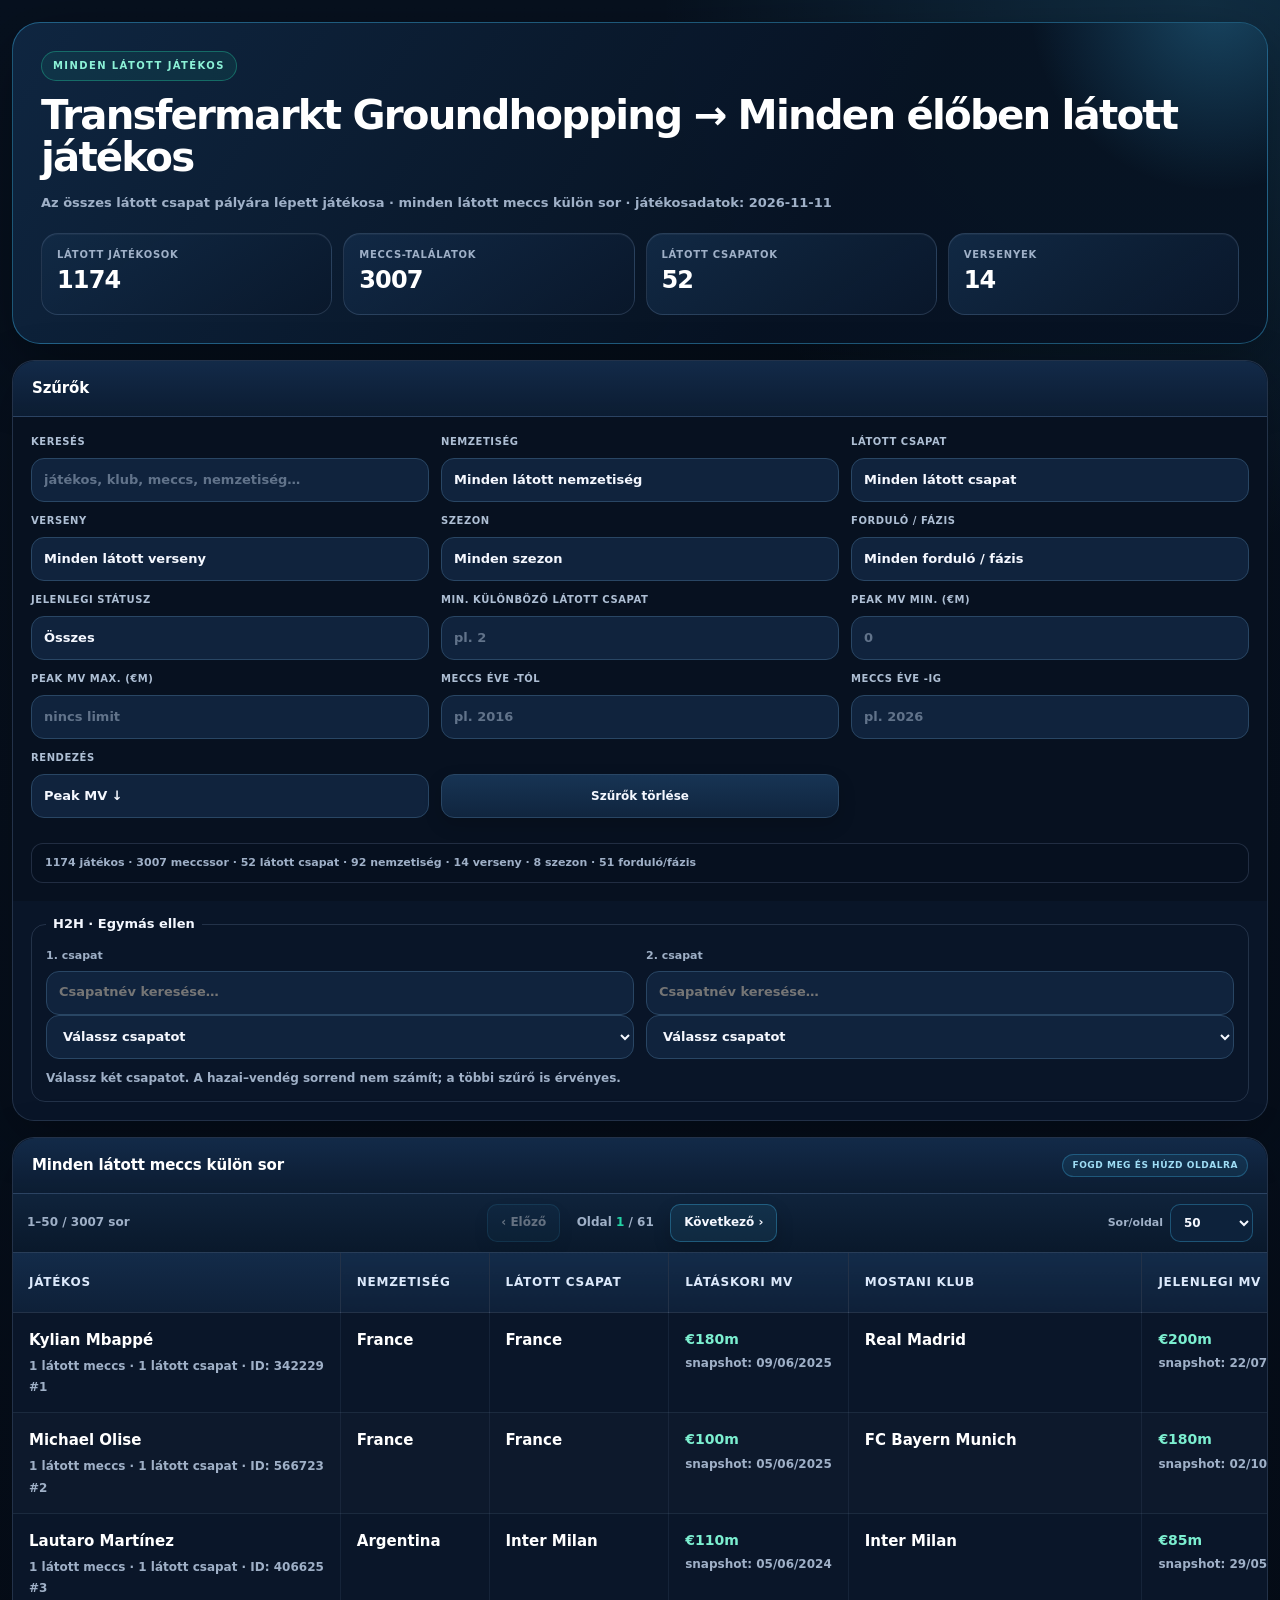
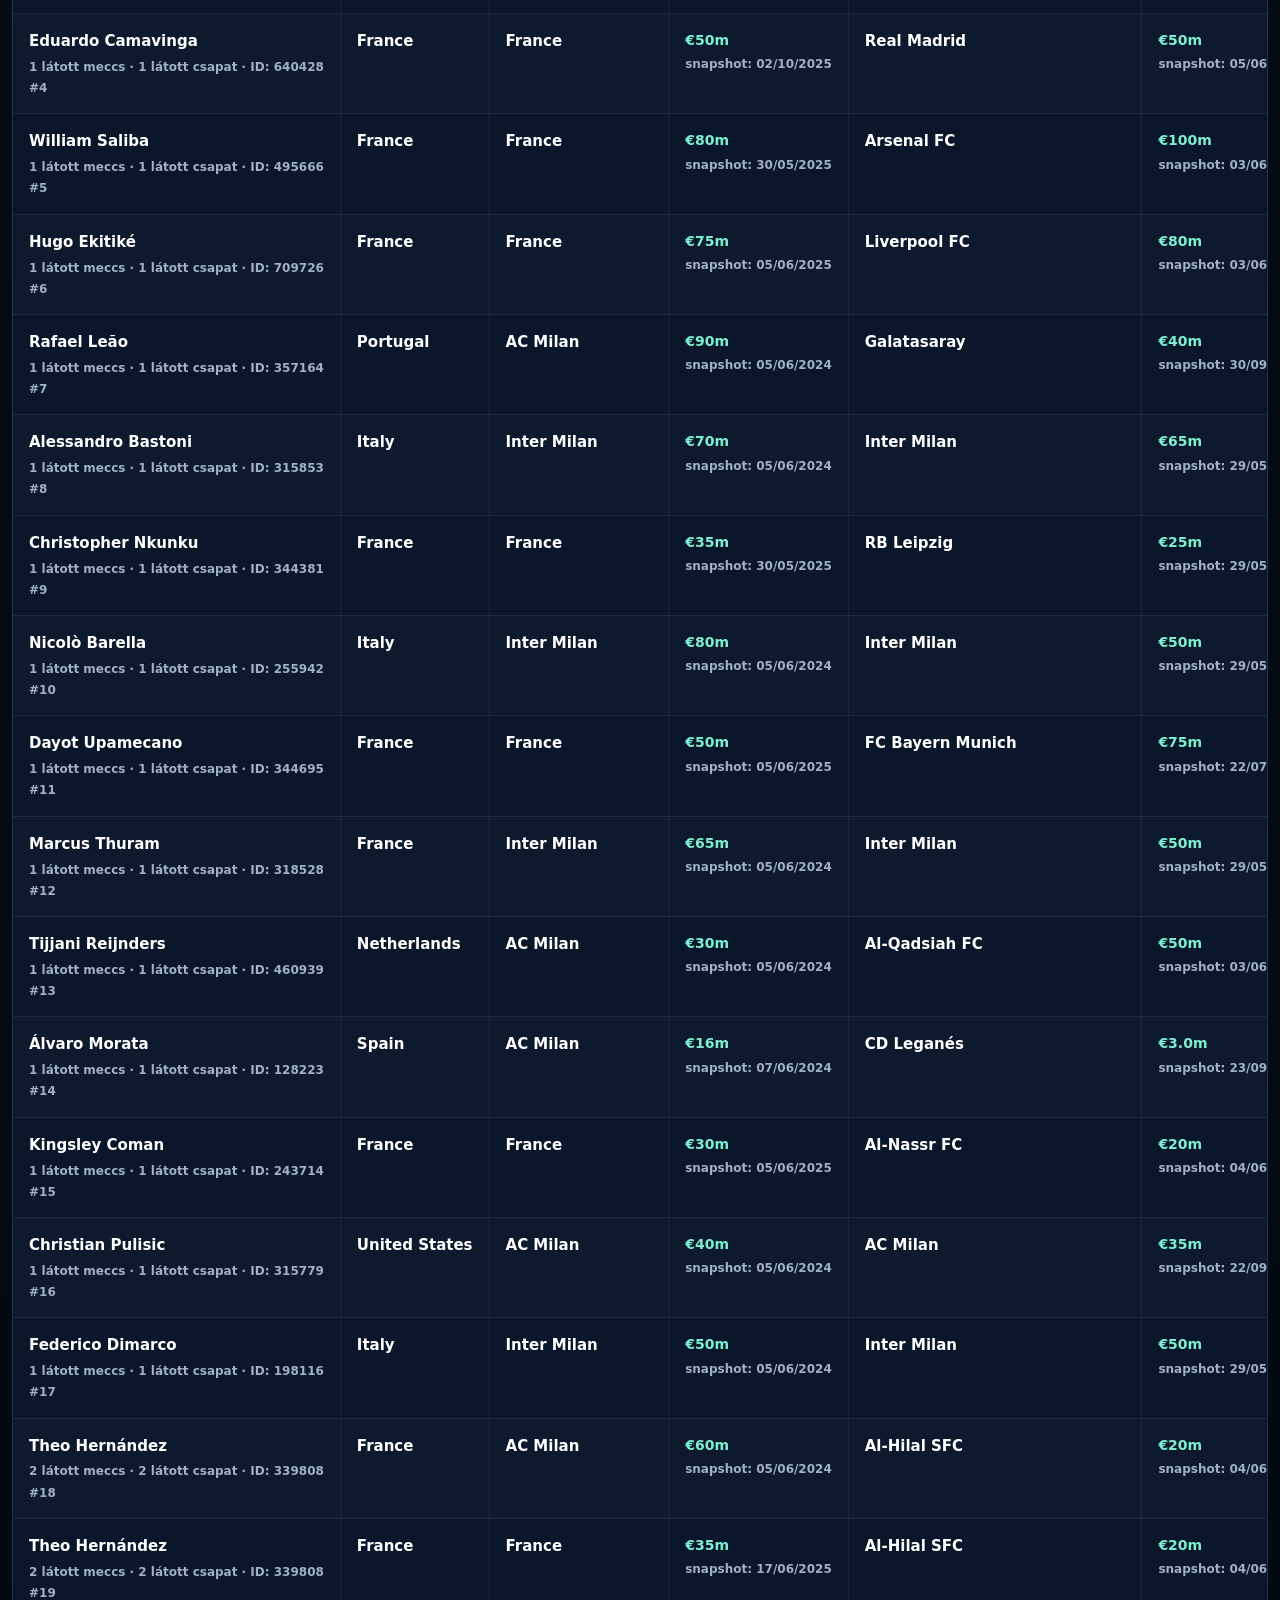
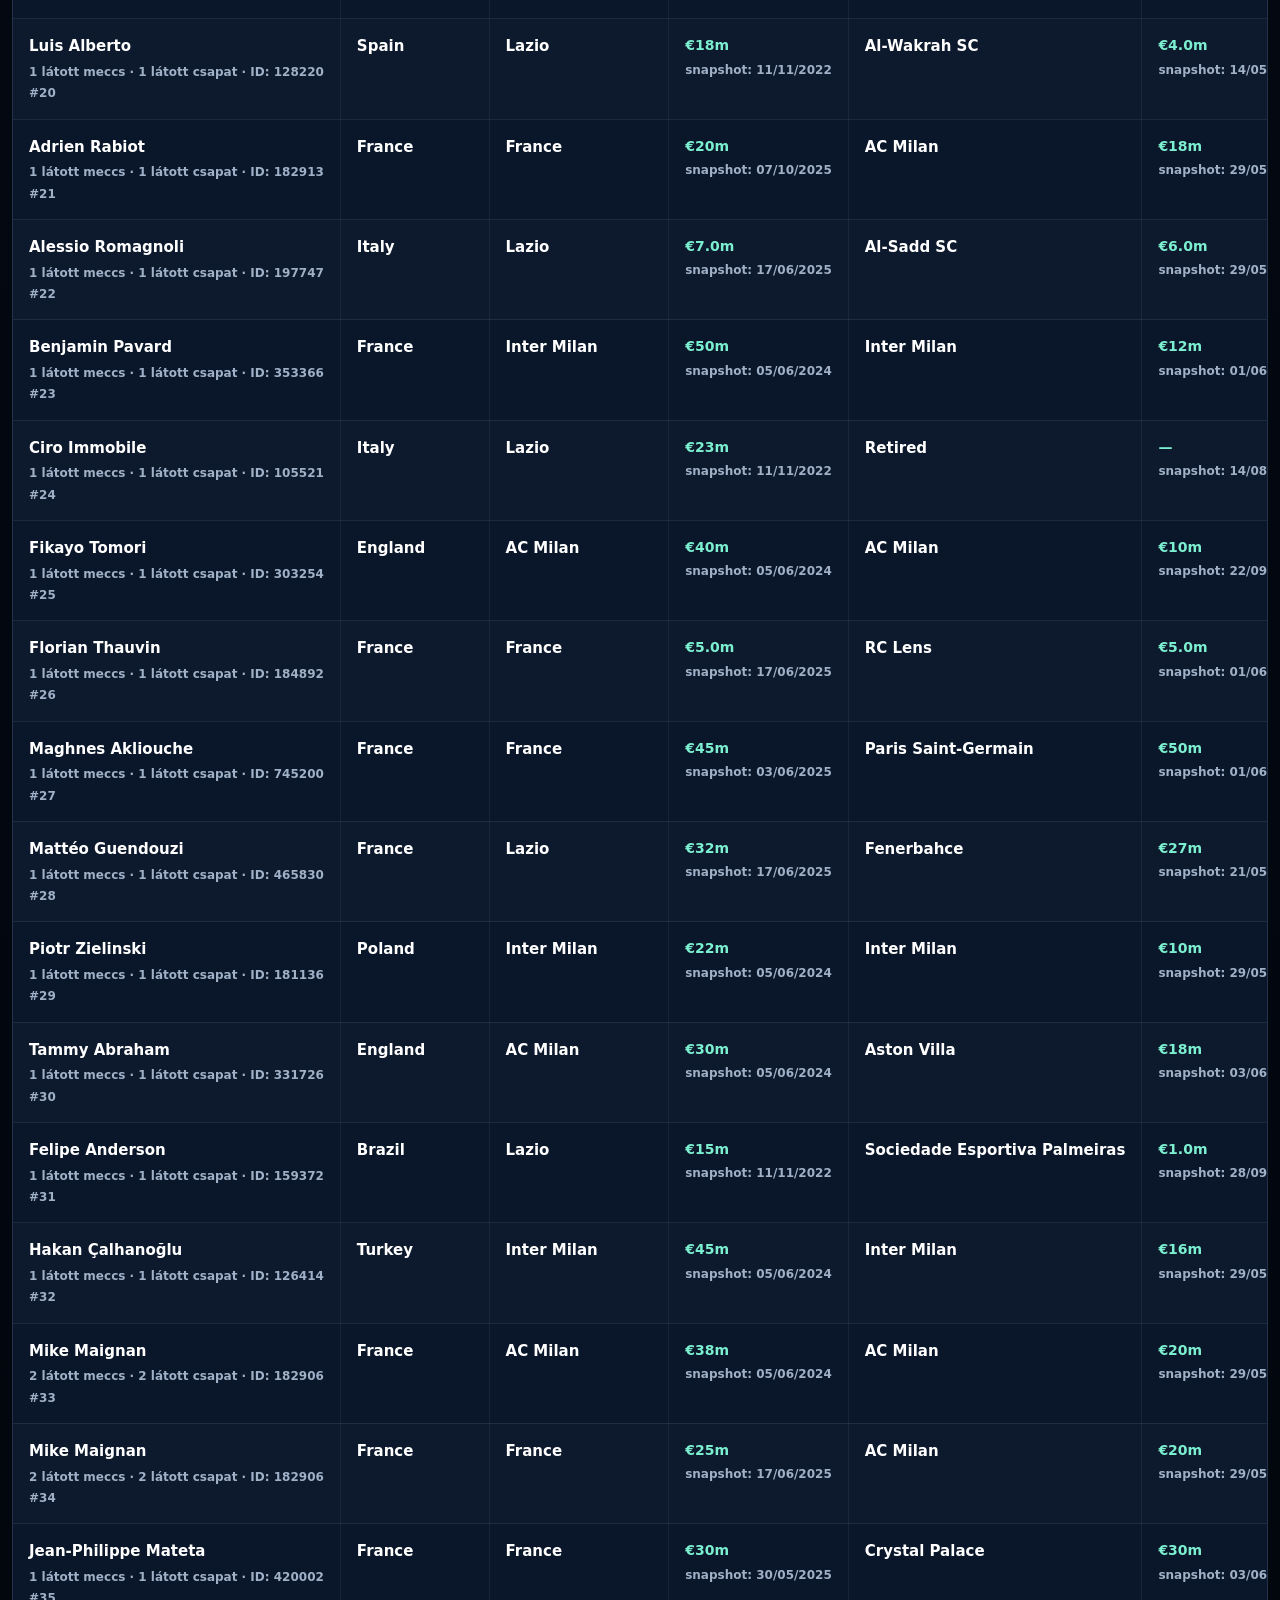
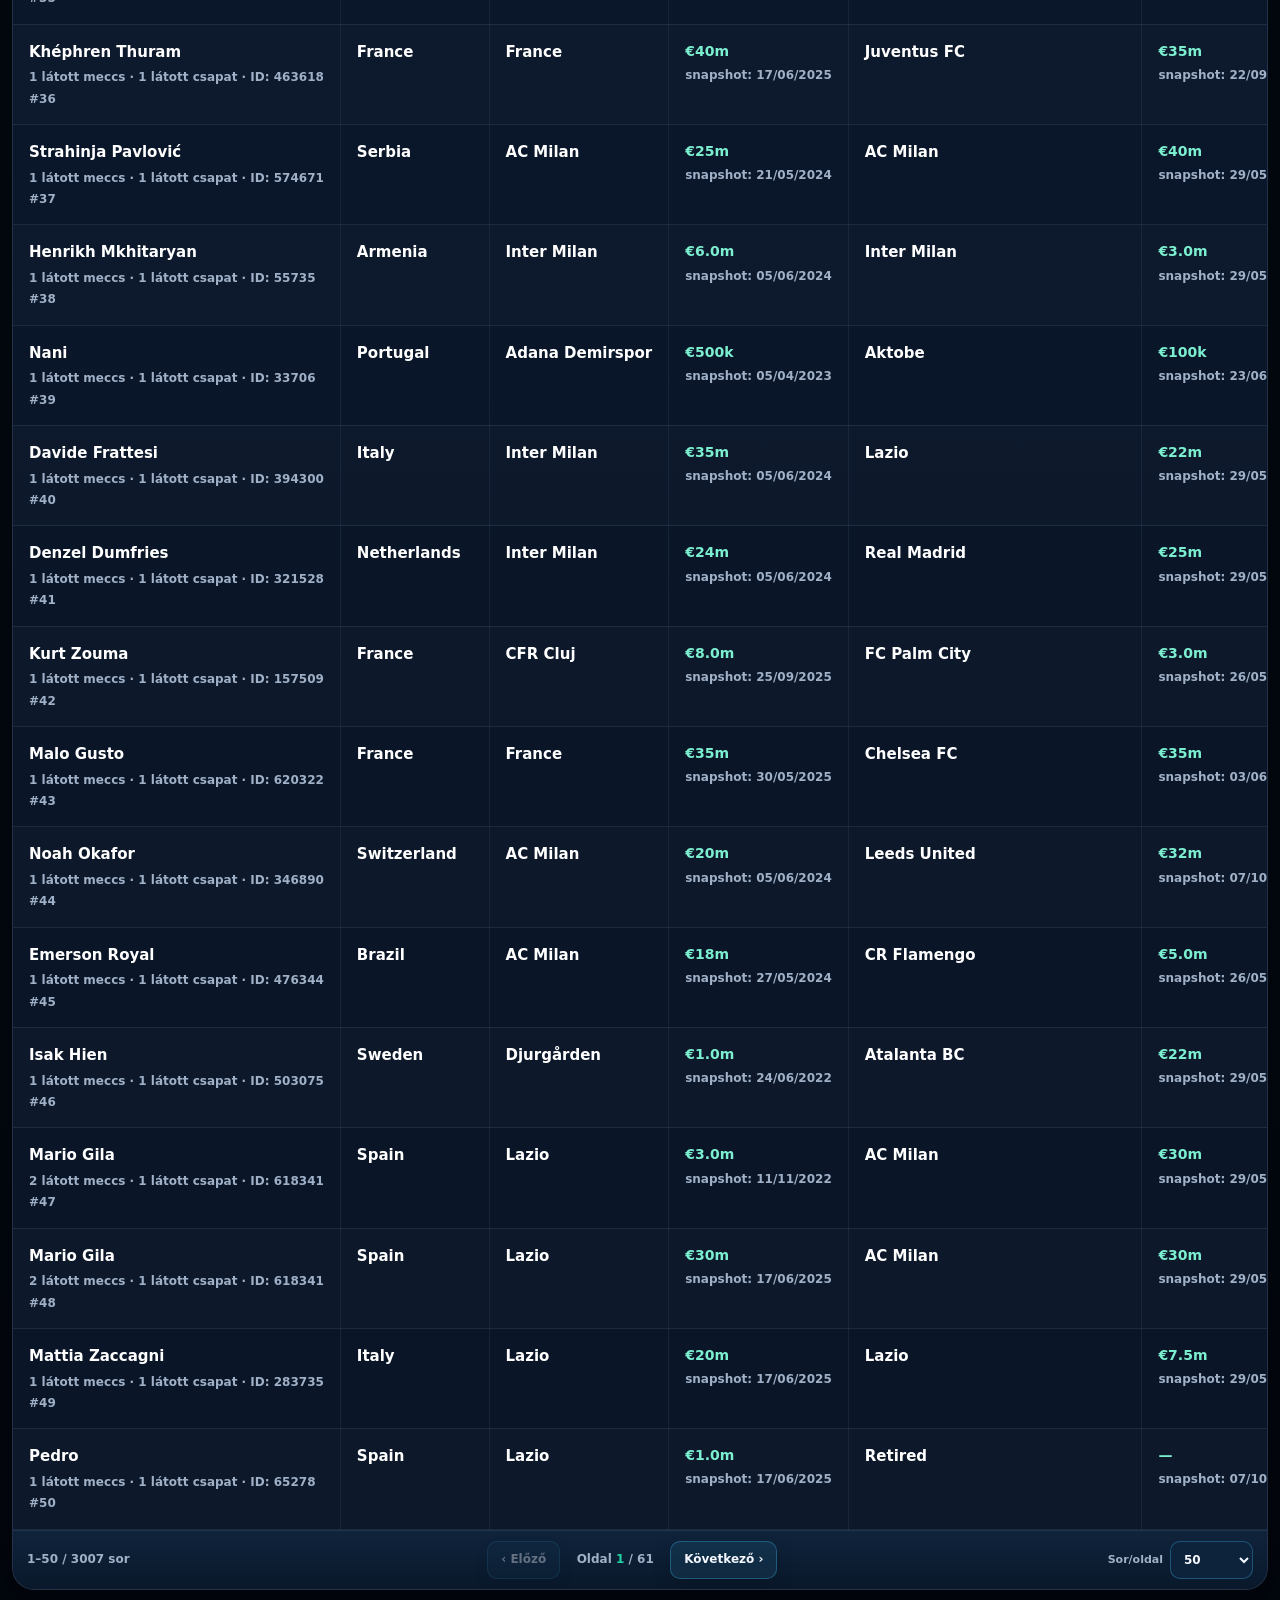
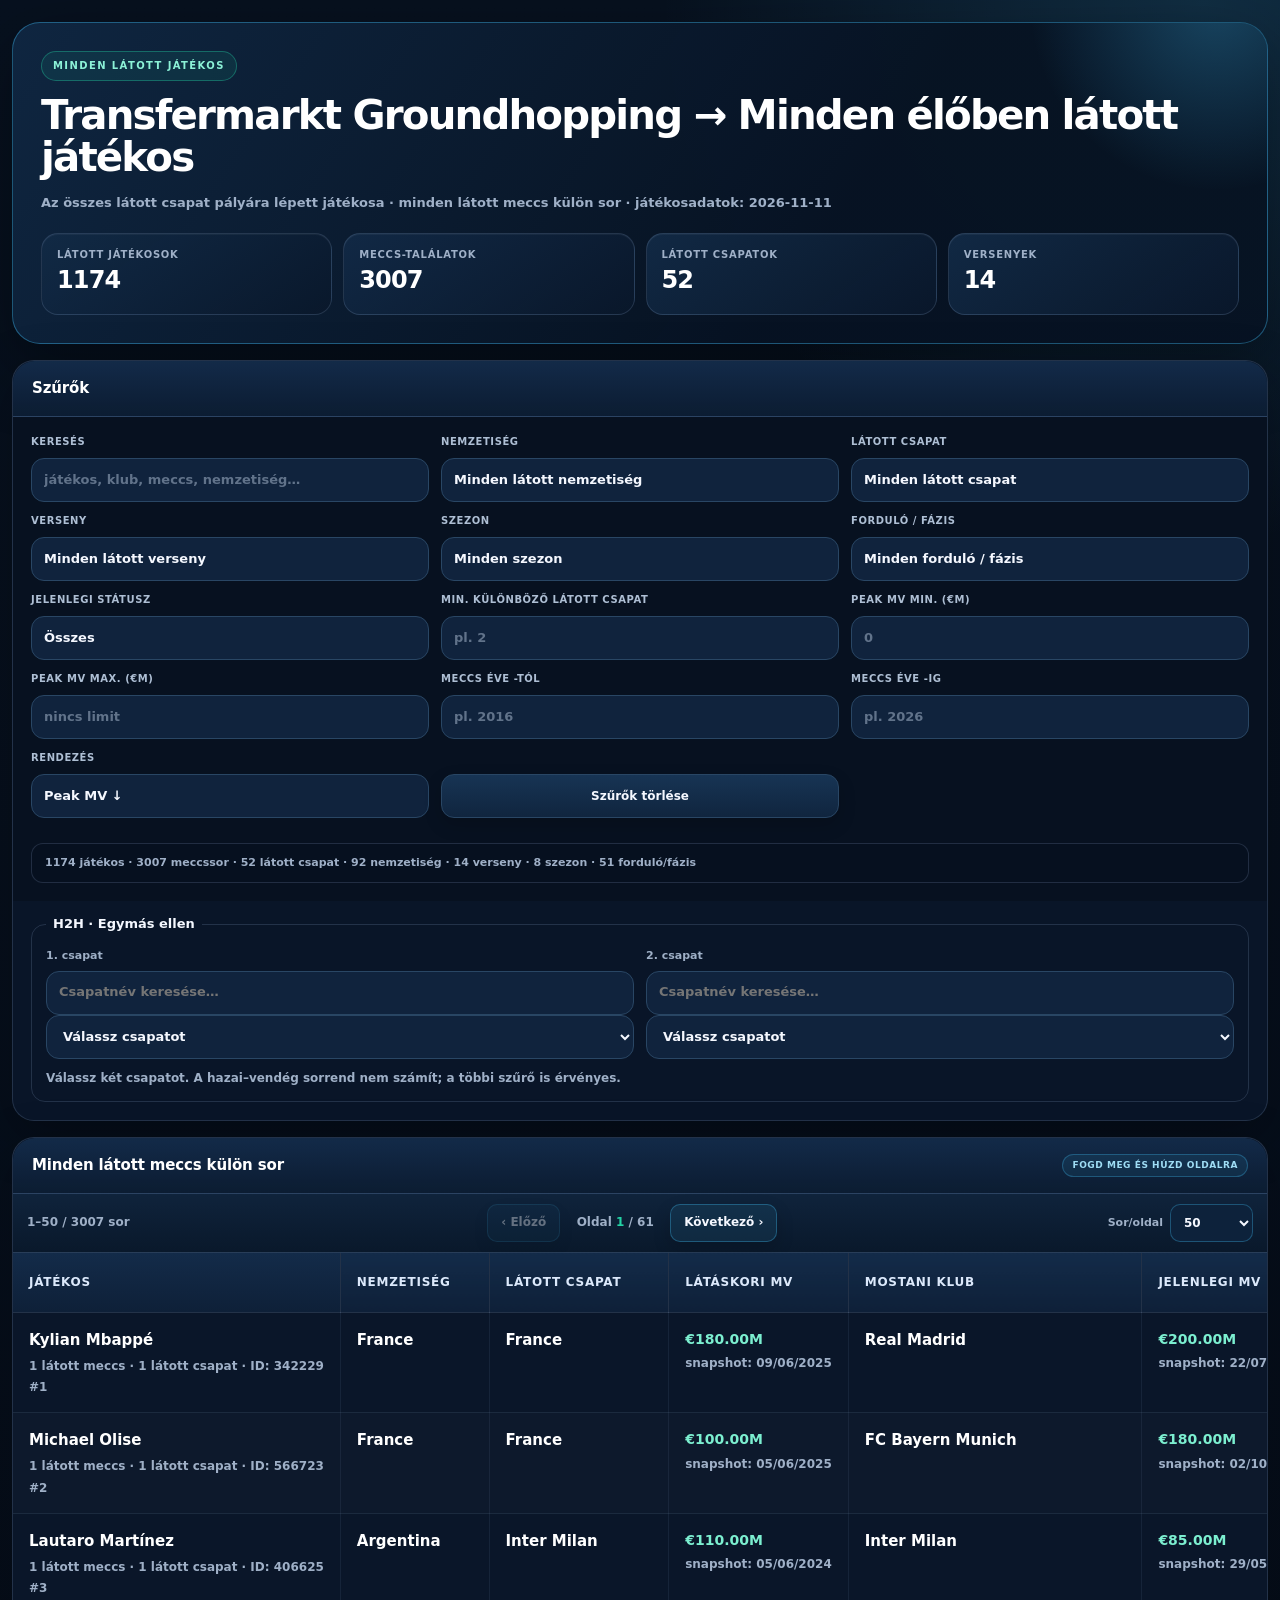
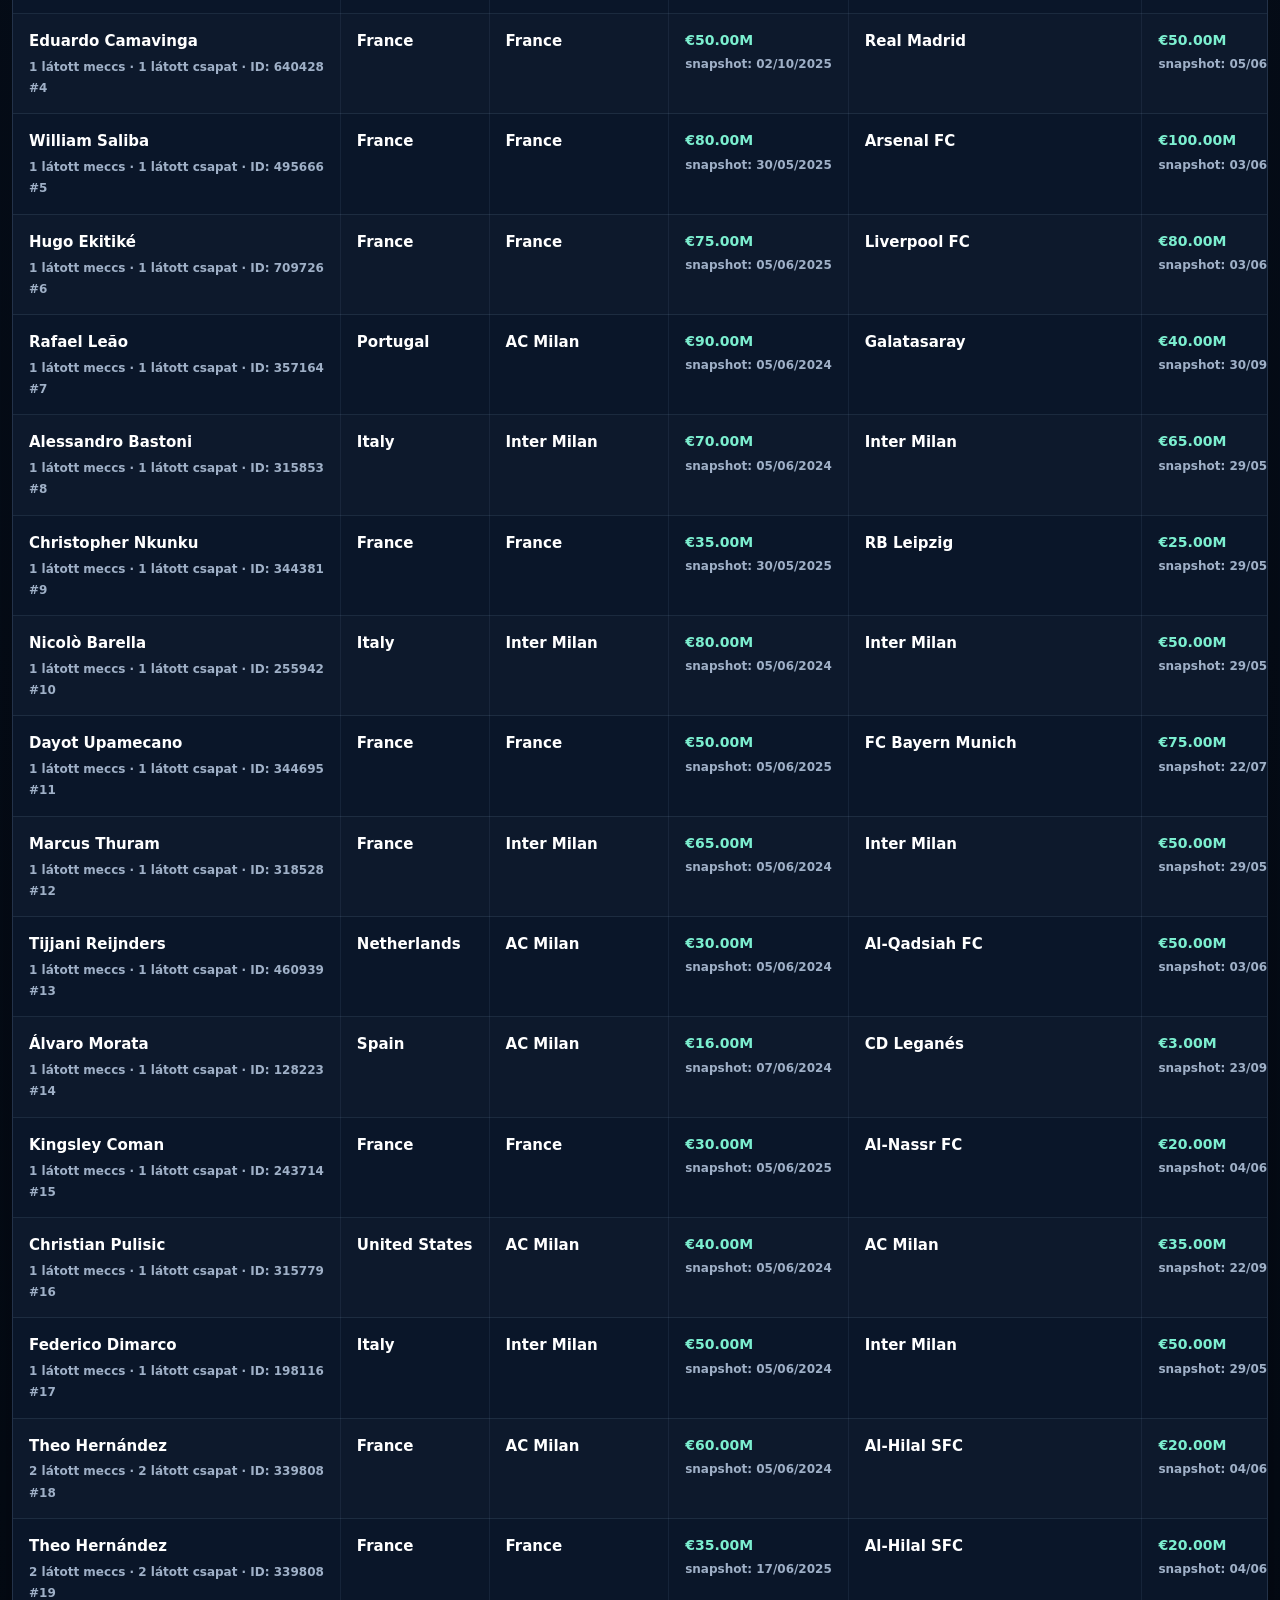
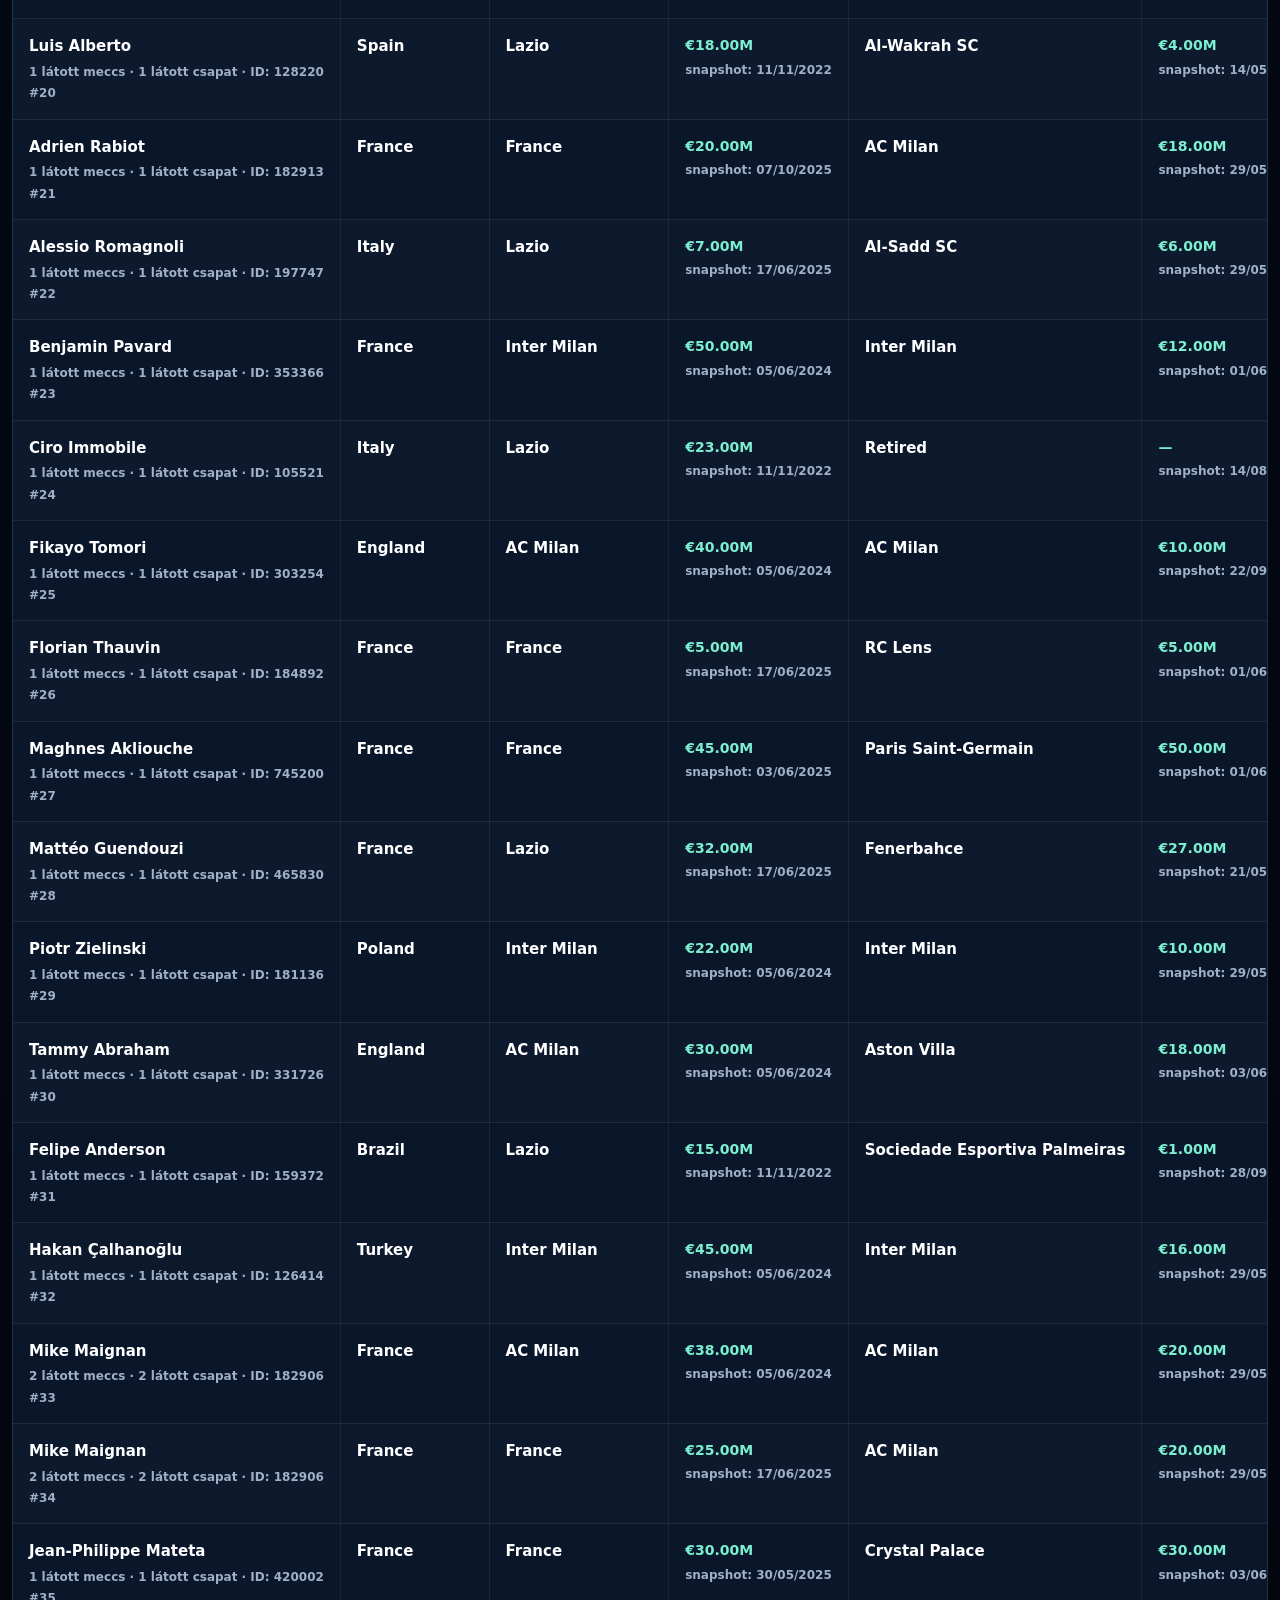
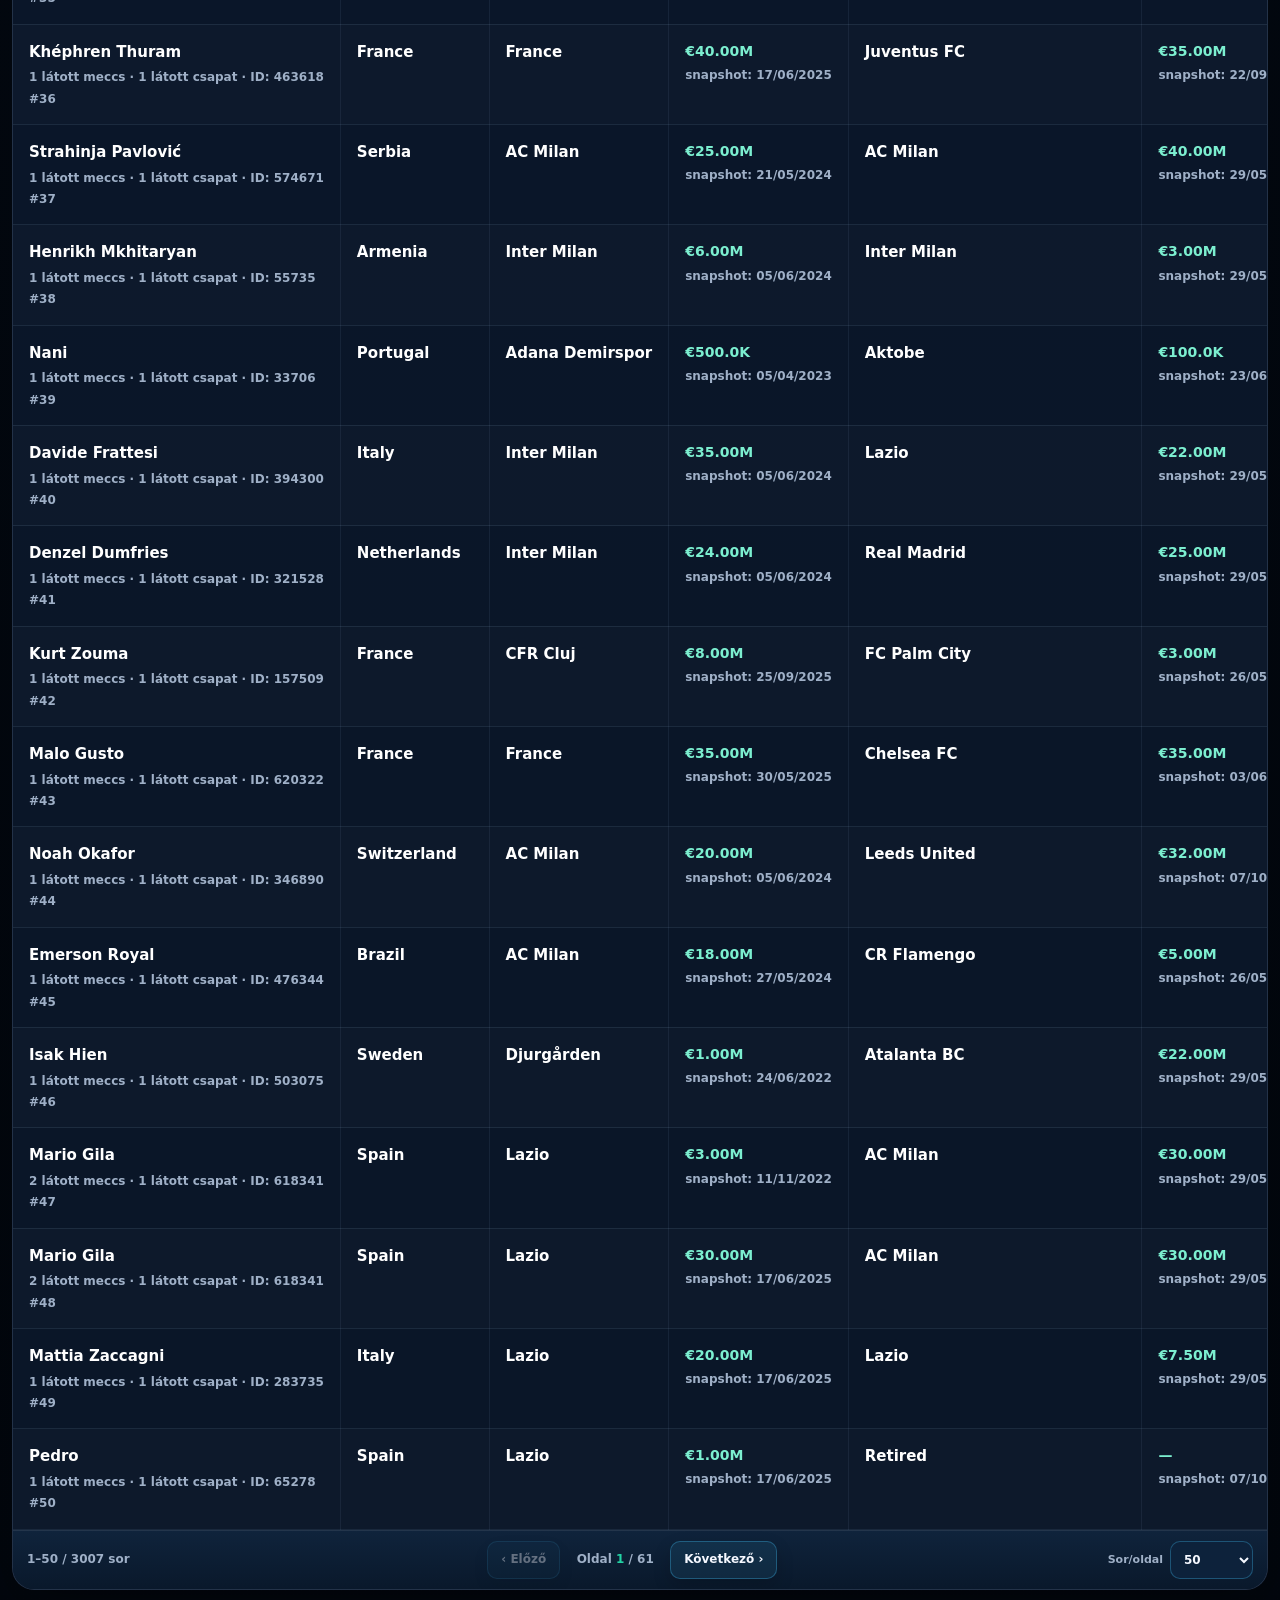
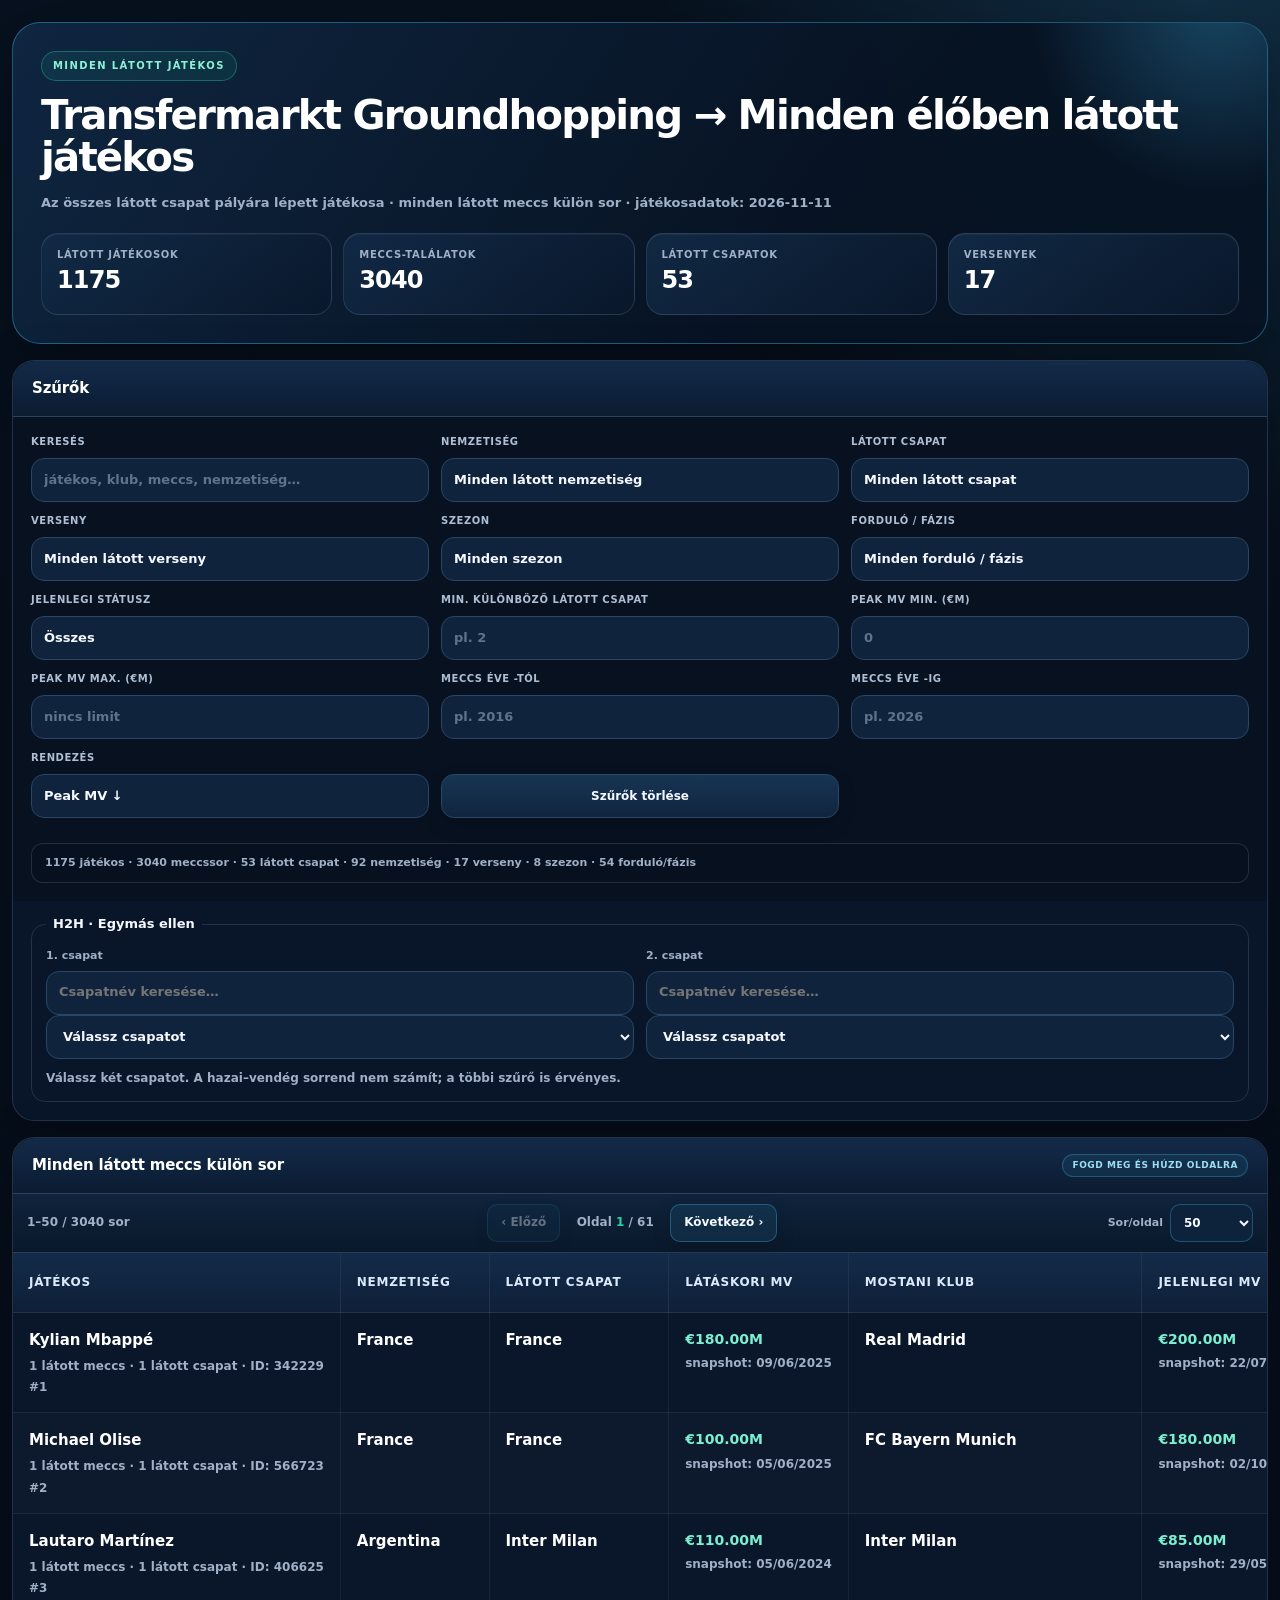
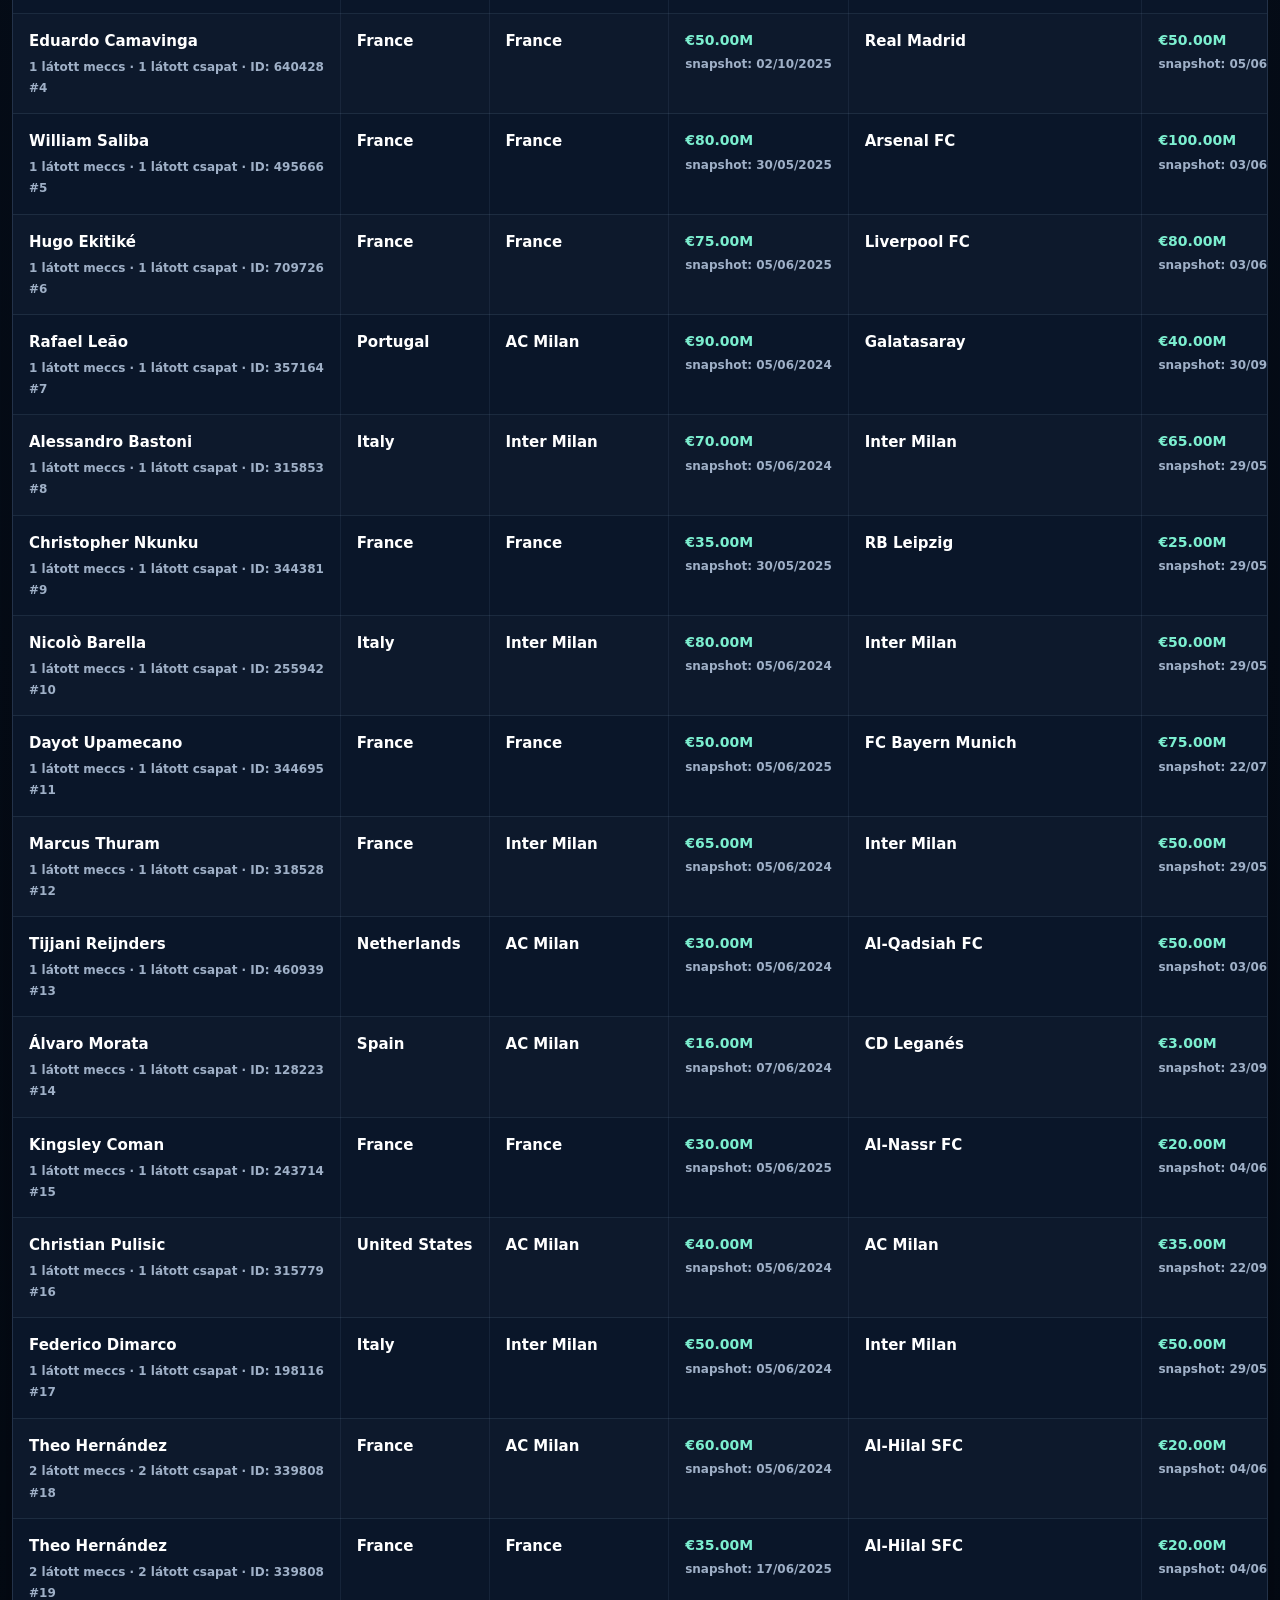
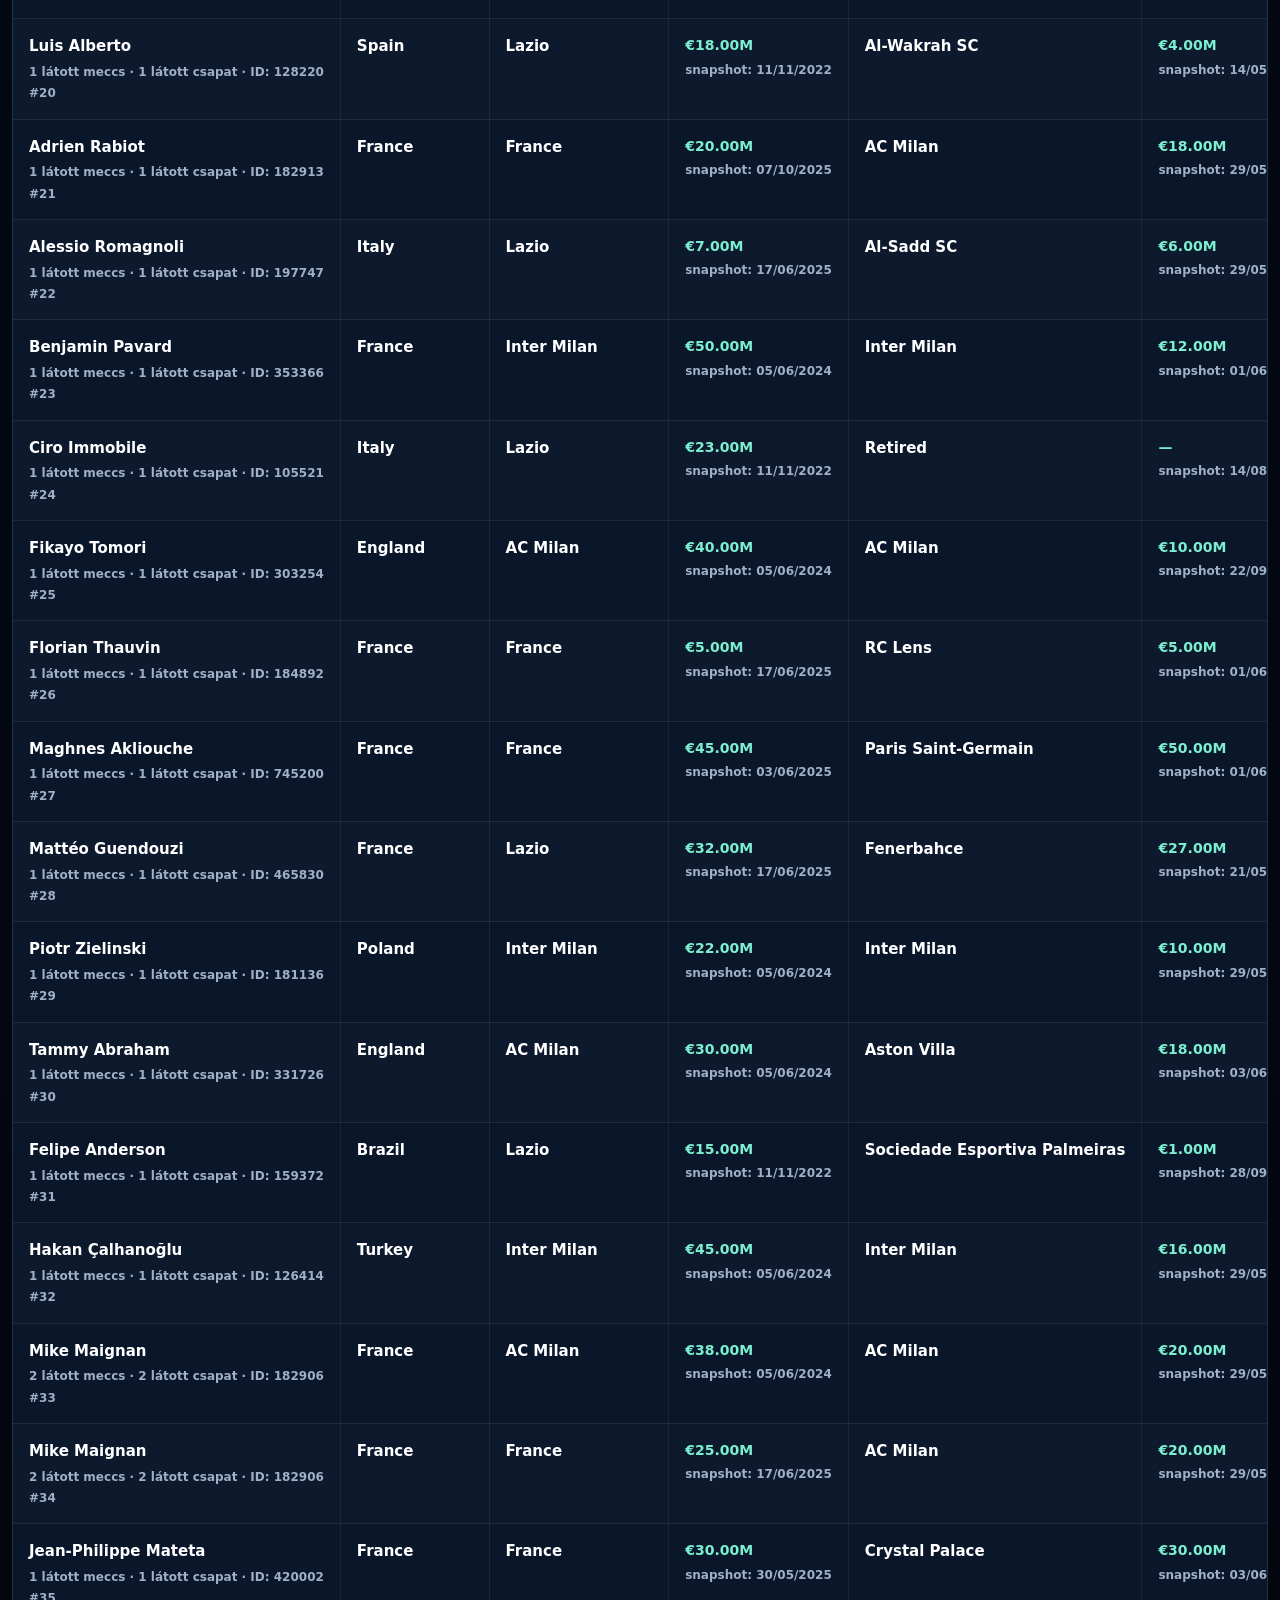
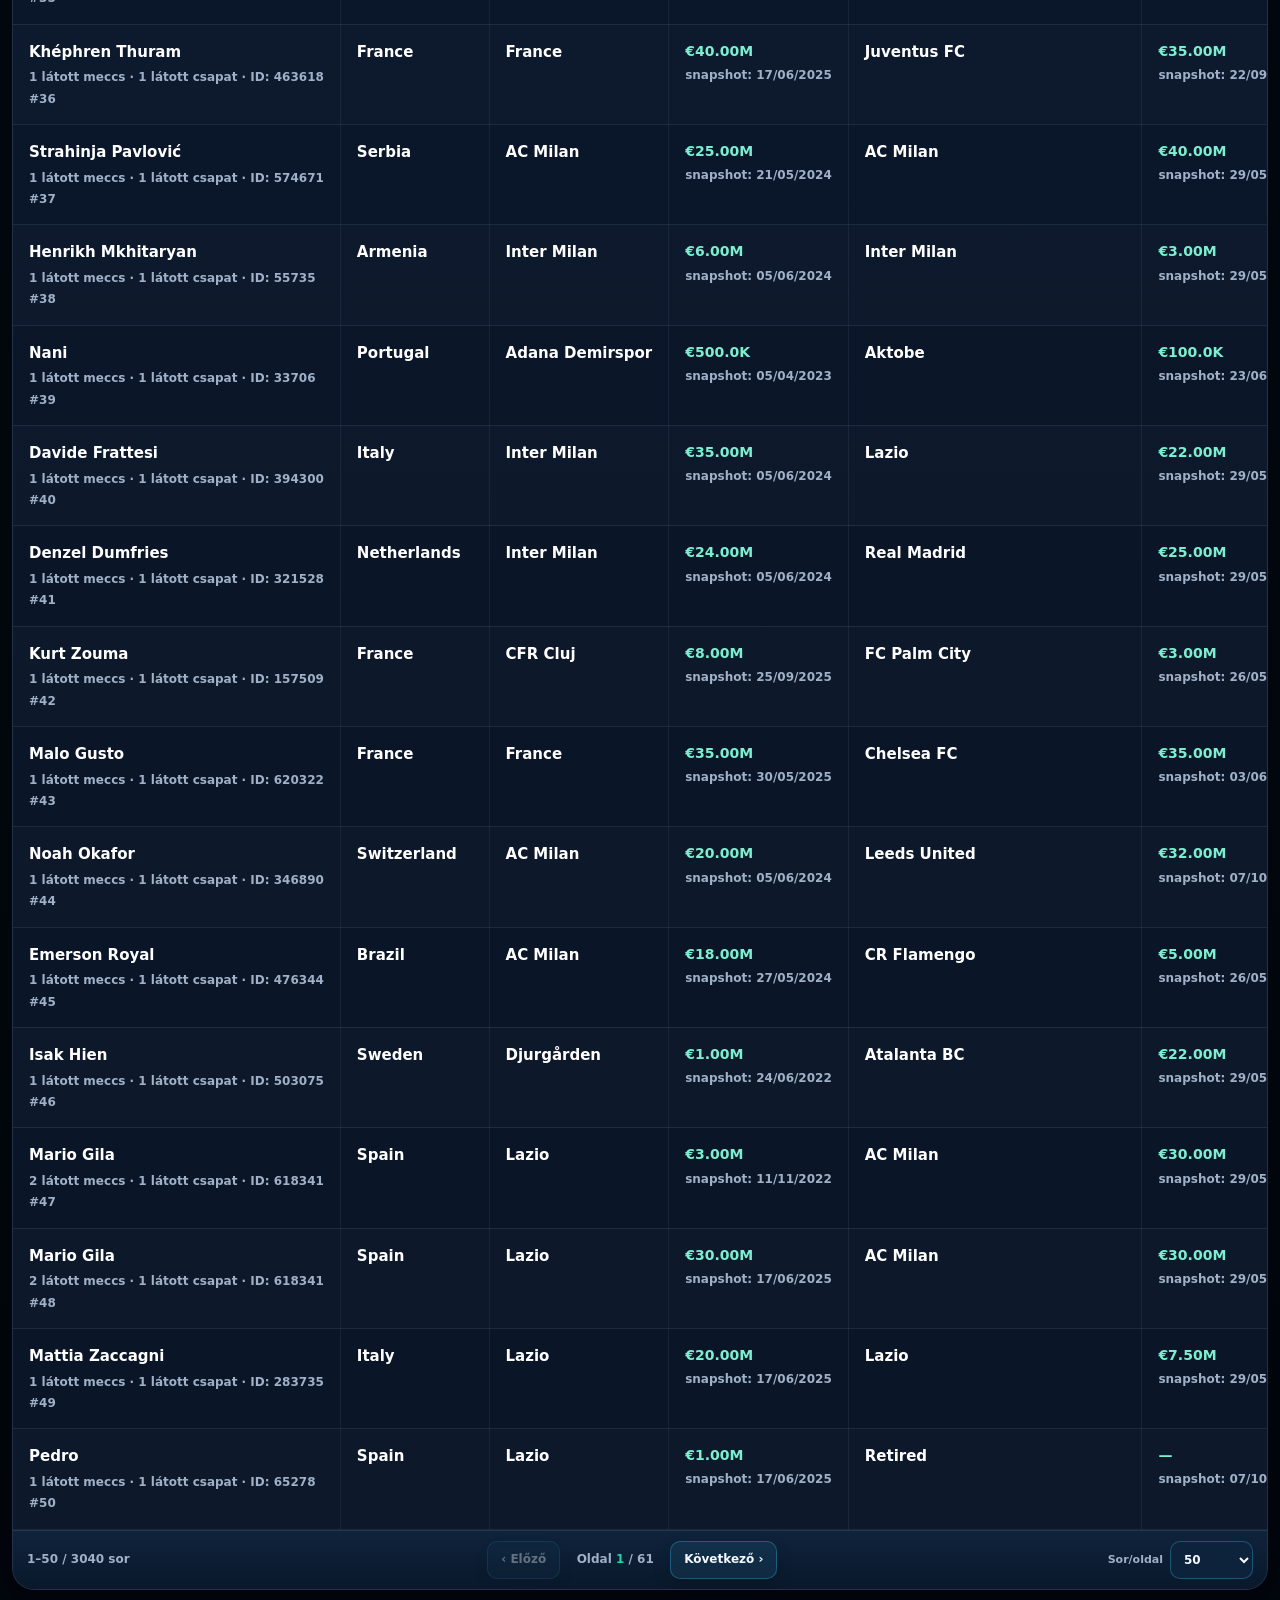
